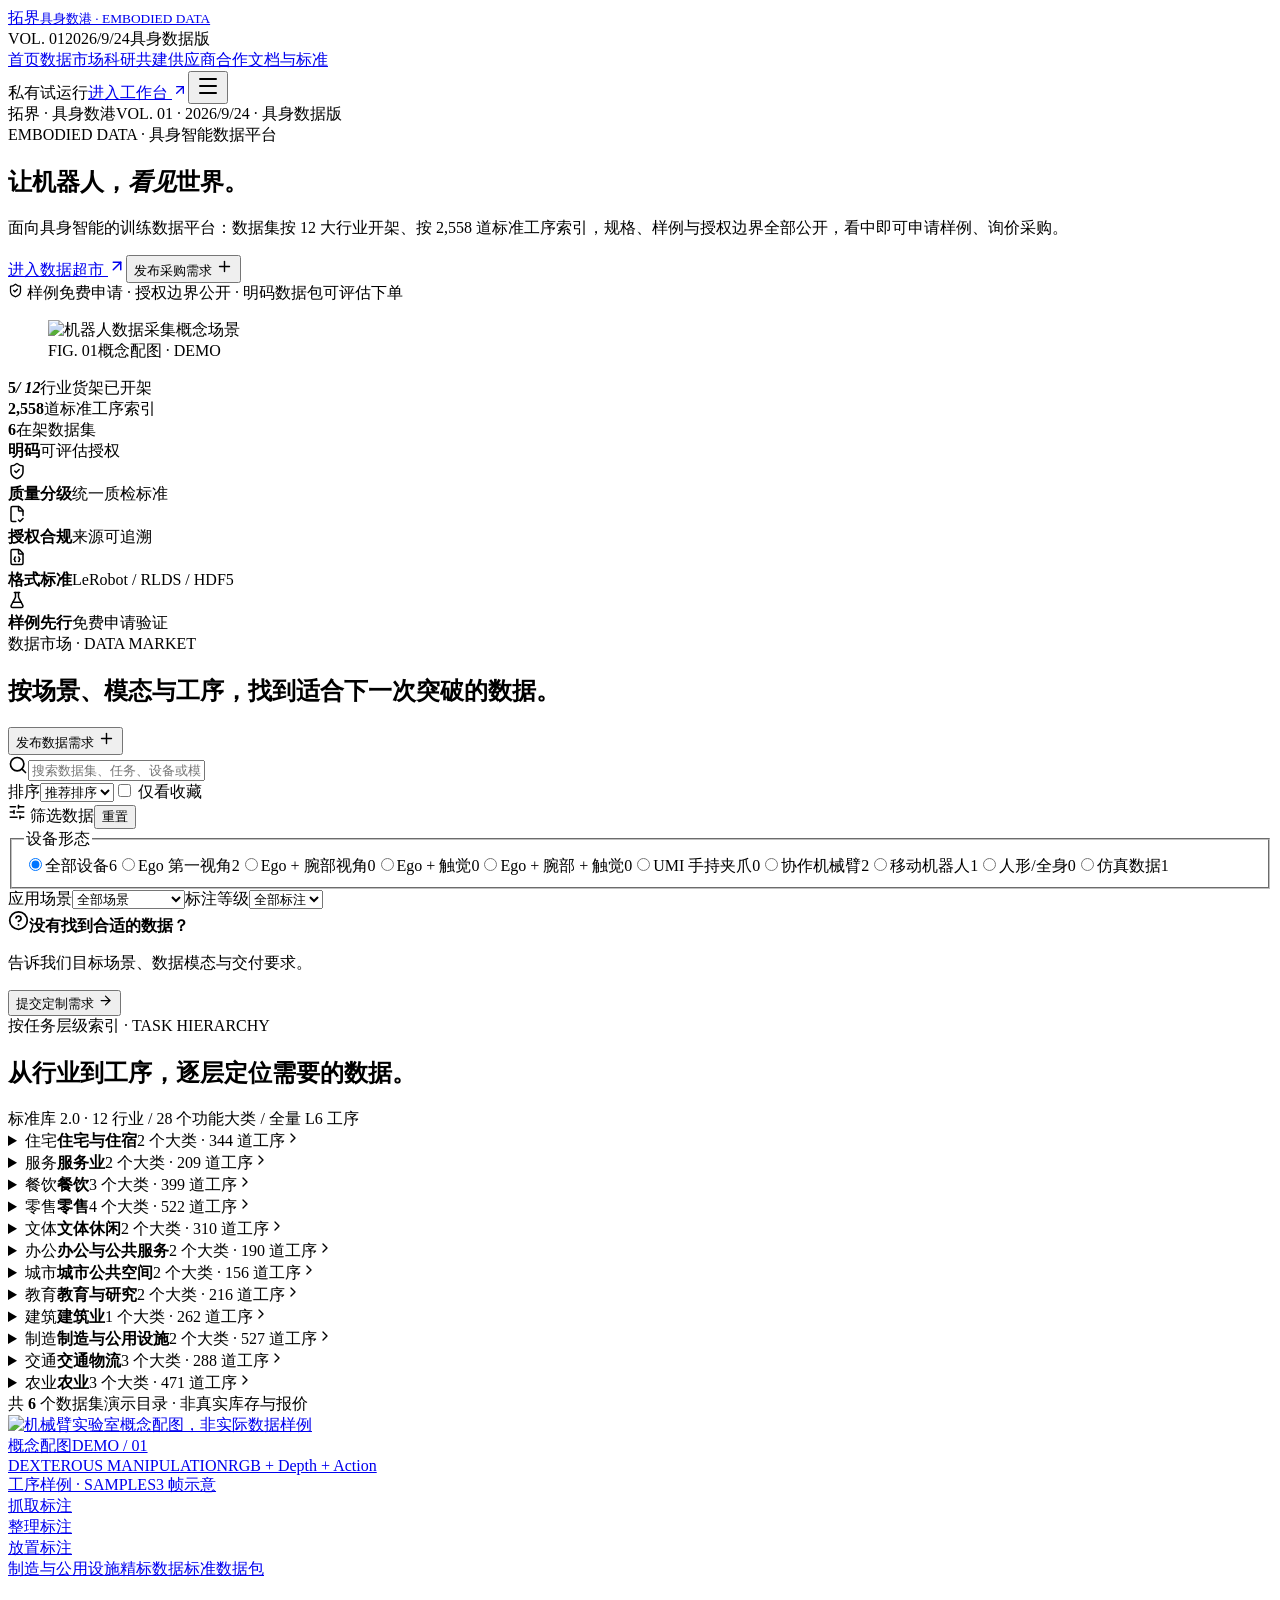
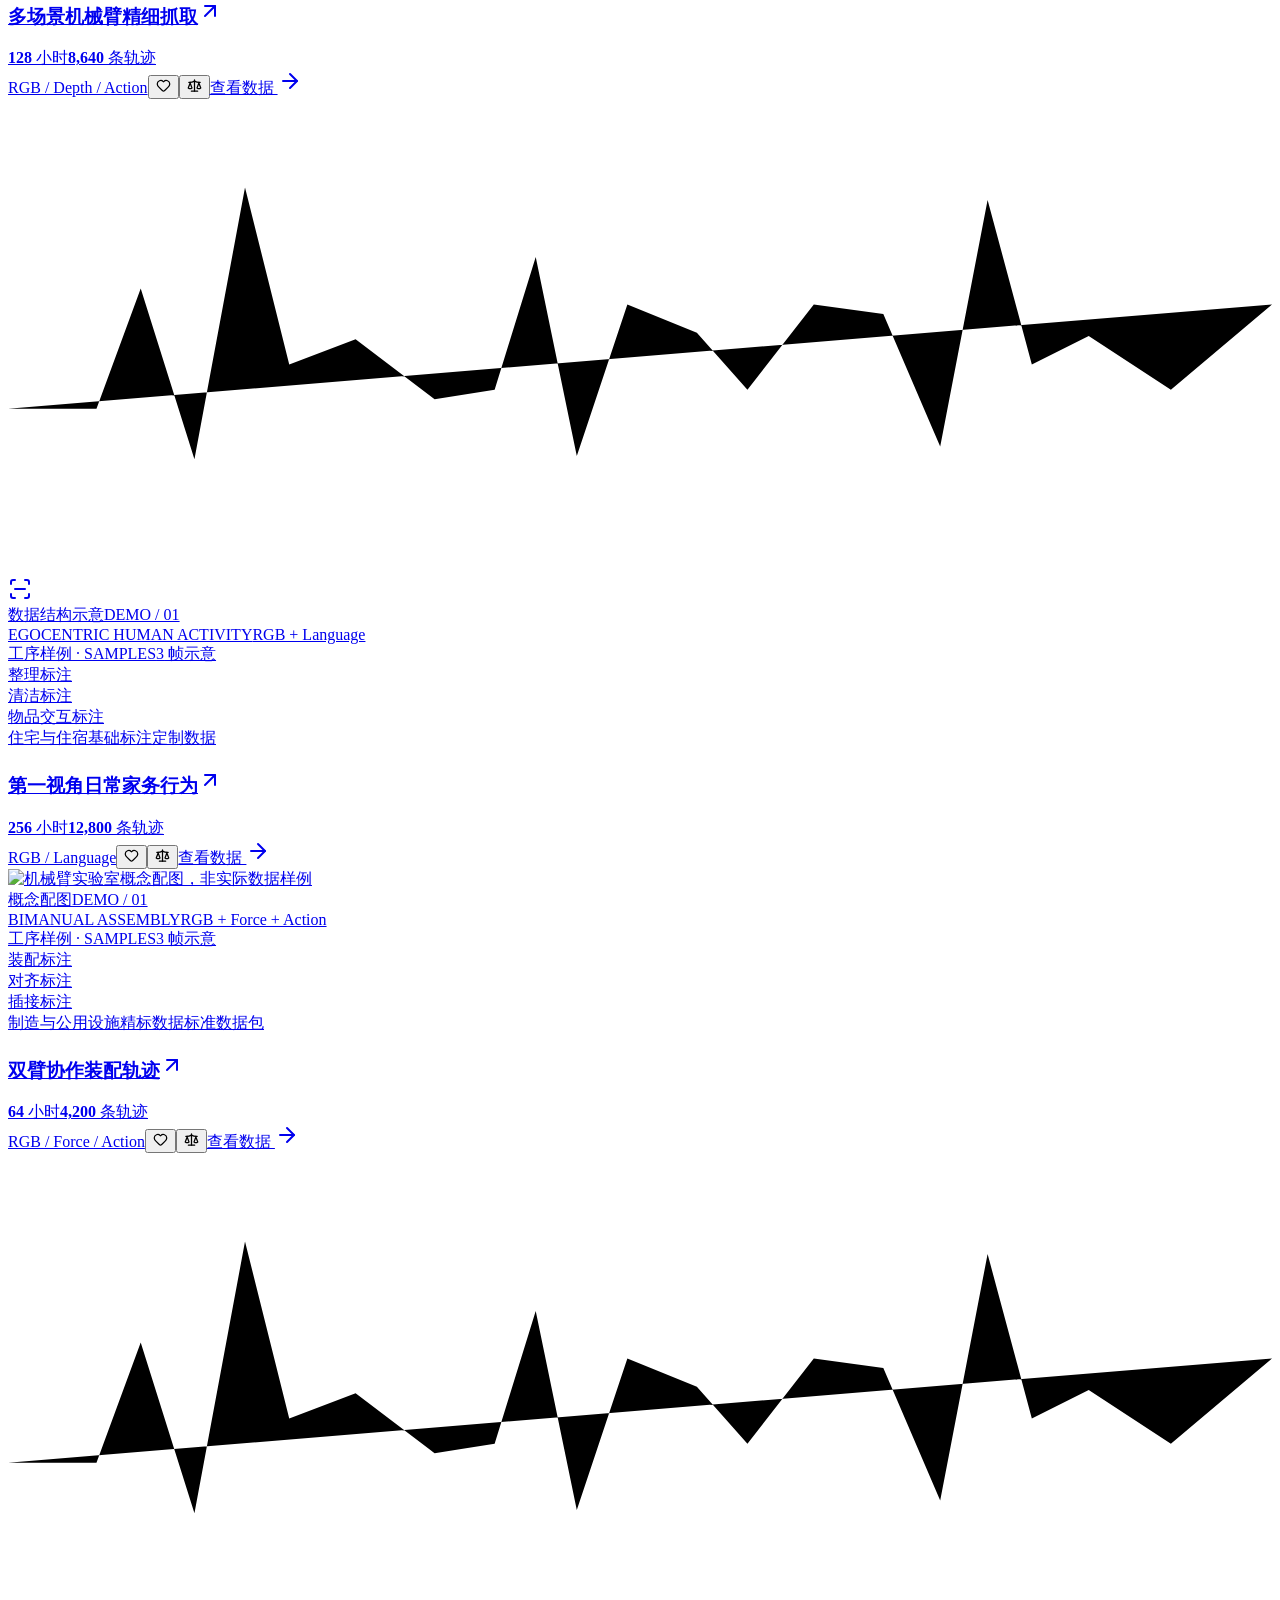
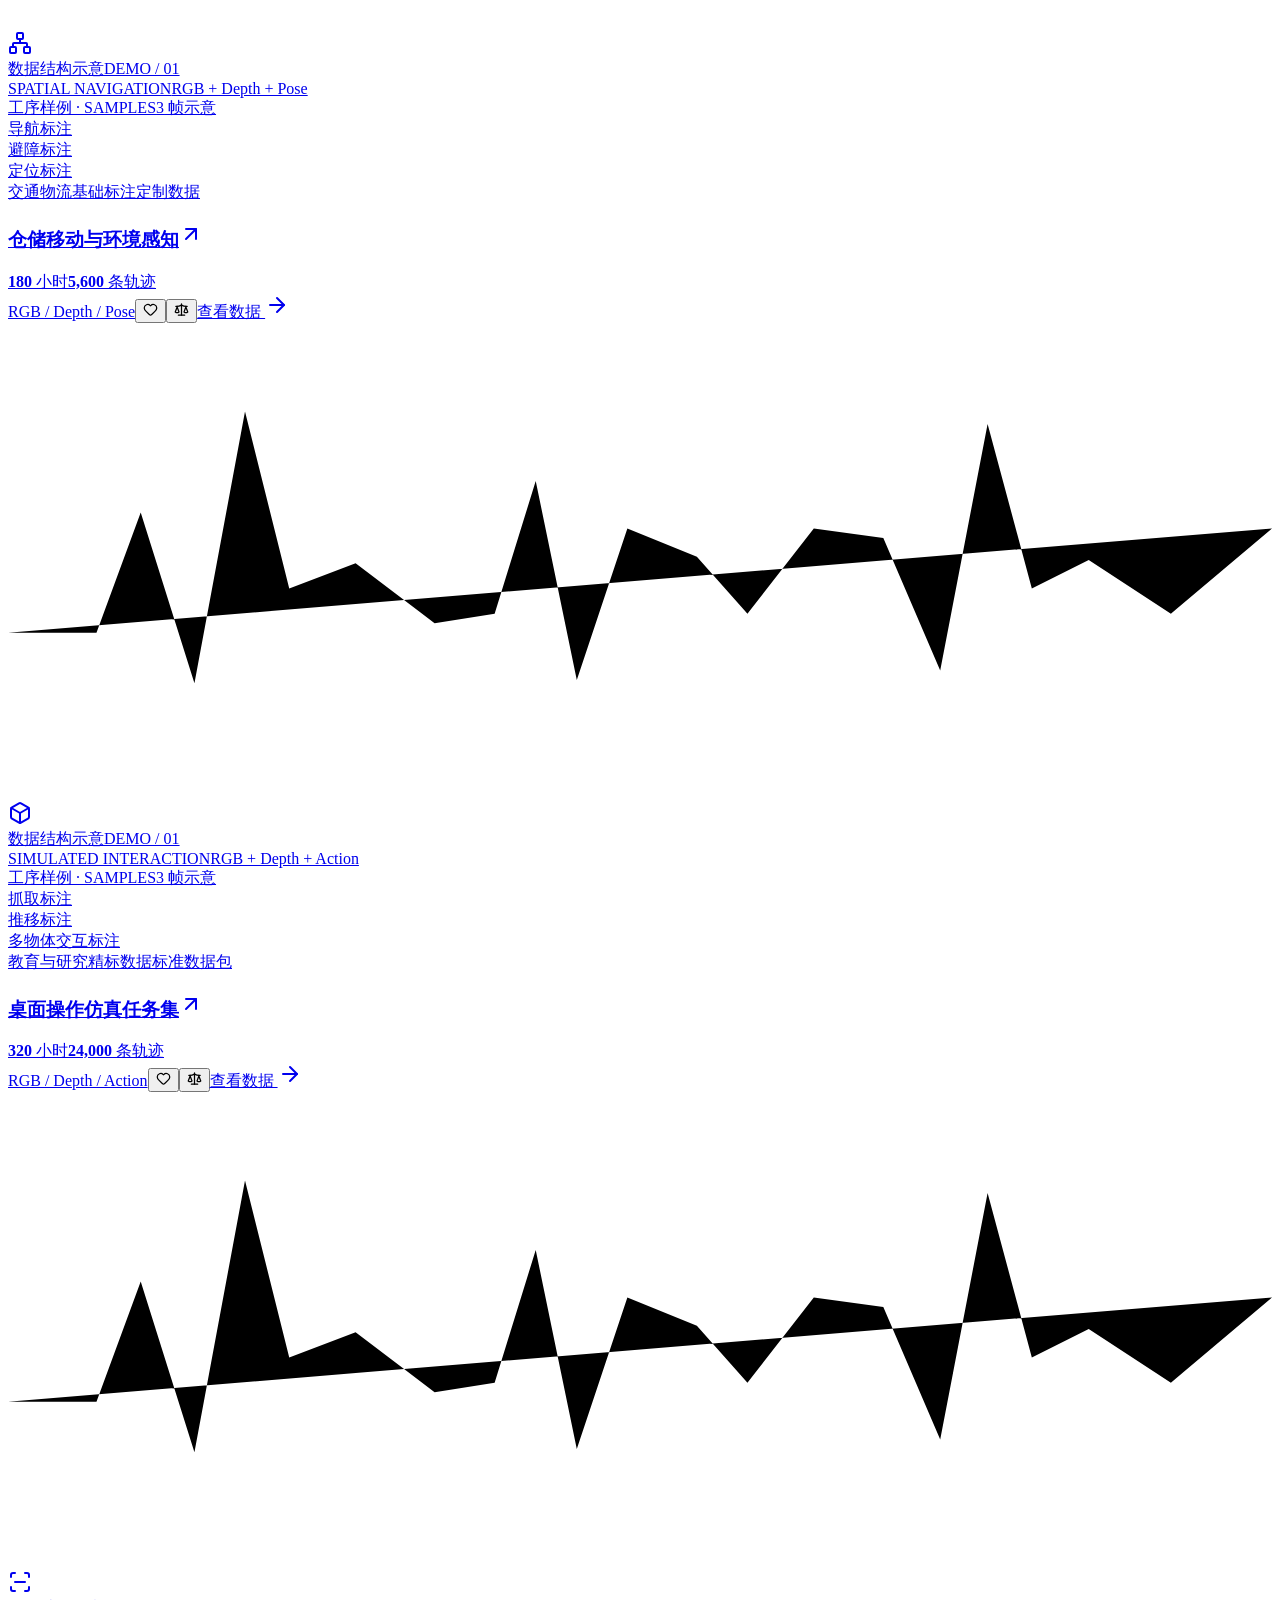
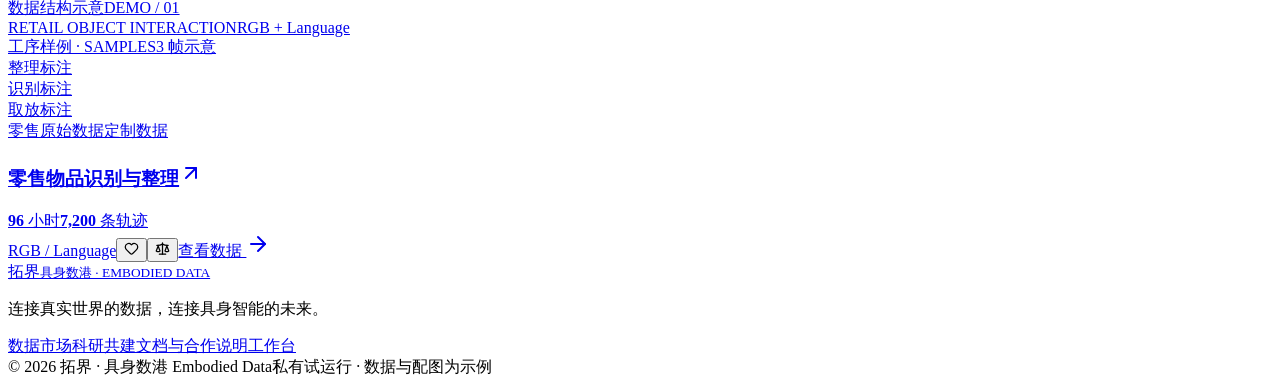
==== index.html @ cf9babc7 "deploy index.html" ====
<!DOCTYPE html><html lang="zh-CN"><head><meta charSet="utf-8"/><meta name="viewport" content="width=device-width, initial-scale=1"/><link rel="stylesheet" href="_next/static/css/index.BoD7ESIK.css" data-rsc-css-href="_next/static/css/index.BoD7ESIK.css" data-precedence="vite-rsc/importer-resources"/><title>拓界 · 具身数港｜具身智能数据交易与科研共建平台</title><meta name="description" content="拓界（具身数港）是面向具身智能的训练数据平台：数据集按 12 大行业开架、按 2,558 道标准工序索引，规格、样例与授权边界全部公开。样例免费申请、明码数据包可评估下单，并提供科研共建与供应商合作通道。"/><meta name="application-name" content="拓界 · 具身数港"/><meta name="keywords" content="具身智能,机器人训练数据,具身数据交易,数据集,多模态数据,视触觉数据,科研共建,数据授权"/><meta name="robots" content="index, follow"/><meta property="og:title" content="拓界 · 具身数港｜具身智能数据交易与科研共建平台"/><meta property="og:description" content="数据集按 12 大行业开架、按 2,558 道标准工序索引，规格、样例与授权边界全部公开。"/><meta property="og:url" content="https://tuojie-demo.app.workbuddy.host"/><meta property="og:site_name" content="拓界 · 具身数港"/><meta property="og:type" content="website"/><meta property="og:locale" content="zh_CN"/><meta name="twitter:card" content="summary_large_image"/><meta name="twitter:title" content="拓界 · 具身数港｜具身智能数据交易与科研共建平台"/><meta name="twitter:description" content="数据集按 12 大行业开架、按 2,558 道标准工序索引，规格、样例与授权边界全部公开。"/><meta name="codex-preview" content="development"/><noscript></noscript><script type="application/ld+json">{"@context":"https://schema.org","@type":"Organization","name":"拓界 · 具身数港","alternateName":"具身数港 Embodied Data","description":"面向具身智能的训练数据平台：数据集按 12 大行业开架、按 2,558 道标准工序索引，规格、样例与授权边界全部公开。","url":"https://tuojie-demo.app.workbuddy.host"}</script>
</head><body class="antialiased"><div class="site home-site"><header class="header"><div class="header-inner"><a href="index.html" class="brand" aria-label="拓界首页"><span class="brand-mark"><i></i><i></i><i></i><i></i></span><span>拓界<small>具身数港 · EMBODIED DATA</small></span></a><div class="press-meta" aria-hidden="true"><span>VOL. 01</span><span>2026/9/24</span><span>具身数据版</span></div><nav class="nav" aria-label="主导航"><a href="index.html" class="active">首页</a><a href="index.html#market" class="">数据市场</a><a href="research.html" class="">科研共建</a><a href="suppliers.html" class="">供应商合作</a><a href="standards.html" class="">文档与标准</a></nav><div class="header-actions"><span class="pilot-label">私有试运行</span><a href="workspace.html" class="workspace-link">进入工作台 <svg xmlns="http://www.w3.org/2000/svg" width="16" height="16" viewBox="0 0 24 24" fill="none" stroke="currentColor" stroke-width="2" stroke-linecap="round" stroke-linejoin="round" class="lucide lucide-arrow-up-right" aria-hidden="true"><path d="M7 7h10v10"></path><path d="M7 17 17 7"></path></svg></a><button data-slot="button" data-variant="ghost" data-size="icon" class="inline-flex shrink-0 items-center justify-center gap-2 rounded-md text-sm font-medium whitespace-nowrap transition-all outline-none focus-visible:border-ring focus-visible:ring-[3px] focus-visible:ring-ring/50 disabled:pointer-events-none disabled:opacity-50 aria-invalid:border-destructive aria-invalid:ring-destructive/20 dark:aria-invalid:ring-destructive/40 [&amp;_svg]:pointer-events-none [&amp;_svg]:shrink-0 [&amp;_svg:not([class*=&#x27;size-&#x27;])]:size-4 hover:bg-accent hover:text-accent-foreground dark:hover:bg-accent/50 size-9 mobile-menu" aria-label="打开菜单"><svg xmlns="http://www.w3.org/2000/svg" width="24" height="24" viewBox="0 0 24 24" fill="none" stroke="currentColor" stroke-width="2" stroke-linecap="round" stroke-linejoin="round" class="lucide lucide-menu" aria-hidden="true"><path d="M4 5h16"></path><path d="M4 12h16"></path><path d="M4 19h16"></path></svg></button></div></div></header><main id="main-content"><section class="home-hero"><div class="home-hero-inner"><header class="home-hero-masthead"><span class="hero-masthead-name">拓界 · 具身数港</span><span class="hero-masthead-line" aria-hidden="true"></span><span class="hero-masthead-edition">VOL. 01 · <!-- -->2026/9/24<!-- --> · 具身数据版</span></header><div class="home-hero-body"><div class="home-hero-copy"><div class="hero-kicker">EMBODIED DATA · 具身智能数据平台</div><h1 class="home-hero-title">让机器人，<em>看见</em>世界。</h1><p class="home-hero-sub">面向具身智能的训练数据平台：数据集按 12 大行业开架、按 2,558 道标准工序索引，规格、样例与授权边界全部公开，看中即可申请样例、询价采购。</p><div class="home-hero-actions"><a href="index.html#market" class="action dark">进入数据超市 <svg xmlns="http://www.w3.org/2000/svg" width="18" height="18" viewBox="0 0 24 24" fill="none" stroke="currentColor" stroke-width="2" stroke-linecap="round" stroke-linejoin="round" class="lucide lucide-arrow-up-right" aria-hidden="true"><path d="M7 7h10v10"></path><path d="M7 17 17 7"></path></svg></a><button data-slot="button" data-variant="default" data-size="default" class="inline-flex shrink-0 items-center justify-center gap-2 rounded-md text-sm font-medium whitespace-nowrap transition-all outline-none focus-visible:border-ring focus-visible:ring-[3px] focus-visible:ring-ring/50 disabled:pointer-events-none disabled:opacity-50 aria-invalid:border-destructive aria-invalid:ring-destructive/20 dark:aria-invalid:ring-destructive/40 [&amp;_svg]:pointer-events-none [&amp;_svg]:shrink-0 [&amp;_svg:not([class*=&#x27;size-&#x27;])]:size-4 bg-primary text-primary-foreground hover:bg-primary/90 h-9 px-4 py-2 has-[&gt;svg]:px-3 action outline-dark">发布采购需求 <svg xmlns="http://www.w3.org/2000/svg" width="17" height="17" viewBox="0 0 24 24" fill="none" stroke="currentColor" stroke-width="2" stroke-linecap="round" stroke-linejoin="round" class="lucide lucide-plus" aria-hidden="true"><path d="M5 12h14"></path><path d="M12 5v14"></path></svg></button></div><div class="home-hero-note"><svg xmlns="http://www.w3.org/2000/svg" width="15" height="15" viewBox="0 0 24 24" fill="none" stroke="currentColor" stroke-width="2" stroke-linecap="round" stroke-linejoin="round" class="lucide lucide-shield-check" aria-hidden="true"><path d="M20 13c0 5-3.5 7.5-7.66 8.95a1 1 0 0 1-.67-.01C7.5 20.5 4 18 4 13V6a1 1 0 0 1 1-1c2 0 4.5-1.2 6.24-2.72a1.17 1.17 0 0 1 1.52 0C14.51 3.81 17 5 19 5a1 1 0 0 1 1 1z"></path><path d="m9 12 2 2 4-4"></path></svg> 样例免费申请 · 授权边界公开 · 明码数据包可评估下单</div></div><figure class="home-hero-visual"><img src="robotics-lab.jpg" alt="机器人数据采集概念场景"/><figcaption><span>FIG. 01</span><span>概念配图 · DEMO</span></figcaption></figure></div></div></section><div class="home-impact"><div class="home-impact-item"><b>5<i>/ 12</i></b><span>行业货架已开架</span></div><div class="home-impact-item"><b>2,558</b><span>道标准工序索引</span></div><div class="home-impact-item"><b>6</b><span>在架数据集</span></div><div class="home-impact-item"><b>明码</b><span>可评估授权</span></div></div><div class="home-trust"><div class="home-trust-item"><svg xmlns="http://www.w3.org/2000/svg" width="18" height="18" viewBox="0 0 24 24" fill="none" stroke="currentColor" stroke-width="2" stroke-linecap="round" stroke-linejoin="round" class="lucide lucide-shield-check" aria-hidden="true"><path d="M20 13c0 5-3.5 7.5-7.66 8.95a1 1 0 0 1-.67-.01C7.5 20.5 4 18 4 13V6a1 1 0 0 1 1-1c2 0 4.5-1.2 6.24-2.72a1.17 1.17 0 0 1 1.52 0C14.51 3.81 17 5 19 5a1 1 0 0 1 1 1z"></path><path d="m9 12 2 2 4-4"></path></svg><div><strong>质量分级</strong><span>统一质检标准</span></div></div><div class="home-trust-item"><svg xmlns="http://www.w3.org/2000/svg" width="18" height="18" viewBox="0 0 24 24" fill="none" stroke="currentColor" stroke-width="2" stroke-linecap="round" stroke-linejoin="round" class="lucide lucide-file-check-corner" aria-hidden="true"><path d="M10.5 22H6a2 2 0 0 1-2-2V4a2 2 0 0 1 2-2h8a2.4 2.4 0 0 1 1.706.706l3.588 3.588A2.4 2.4 0 0 1 20 8v6"></path><path d="M14 2v5a1 1 0 0 0 1 1h5"></path><path d="m14 20 2 2 4-4"></path></svg><div><strong>授权合规</strong><span>来源可追溯</span></div></div><div class="home-trust-item"><svg xmlns="http://www.w3.org/2000/svg" width="18" height="18" viewBox="0 0 24 24" fill="none" stroke="currentColor" stroke-width="2" stroke-linecap="round" stroke-linejoin="round" class="lucide lucide-file-braces" aria-hidden="true"><path d="M6 22a2 2 0 0 1-2-2V4a2 2 0 0 1 2-2h8a2.4 2.4 0 0 1 1.704.706l3.588 3.588A2.4 2.4 0 0 1 20 8v12a2 2 0 0 1-2 2z"></path><path d="M14 2v5a1 1 0 0 0 1 1h5"></path><path d="M10 12a1 1 0 0 0-1 1v1a1 1 0 0 1-1 1 1 1 0 0 1 1 1v1a1 1 0 0 0 1 1"></path><path d="M14 18a1 1 0 0 0 1-1v-1a1 1 0 0 1 1-1 1 1 0 0 1-1-1v-1a1 1 0 0 0-1-1"></path></svg><div><strong>格式标准</strong><span>LeRobot / RLDS / HDF5</span></div></div><div class="home-trust-item"><svg xmlns="http://www.w3.org/2000/svg" width="18" height="18" viewBox="0 0 24 24" fill="none" stroke="currentColor" stroke-width="2" stroke-linecap="round" stroke-linejoin="round" class="lucide lucide-flask-conical" aria-hidden="true"><path d="M14 2v6a2 2 0 0 0 .245.96l5.51 10.08A2 2 0 0 1 18 22H6a2 2 0 0 1-1.755-2.96l5.51-10.08A2 2 0 0 0 10 8V2"></path><path d="M6.453 15h11.094"></path><path d="M8.5 2h7"></path></svg><div><strong>样例先行</strong><span>免费申请验证</span></div></div></div><section id="market" class="section home-market"><div class="market-heading"><div><span class="section-label">数据市场 · DATA MARKET</span><h2>按场景、模态与工序，找到适合下一次突破的数据。</h2></div><button data-slot="button" data-variant="default" data-size="default" class="inline-flex shrink-0 items-center justify-center gap-2 rounded-md text-sm font-medium whitespace-nowrap transition-all outline-none focus-visible:border-ring focus-visible:ring-[3px] focus-visible:ring-ring/50 disabled:pointer-events-none disabled:opacity-50 aria-invalid:border-destructive aria-invalid:ring-destructive/20 dark:aria-invalid:ring-destructive/40 [&amp;_svg]:pointer-events-none [&amp;_svg]:shrink-0 [&amp;_svg:not([class*=&#x27;size-&#x27;])]:size-4 bg-primary text-primary-foreground hover:bg-primary/90 h-9 px-4 py-2 has-[&gt;svg]:px-3 action dark">发布数据需求 <svg xmlns="http://www.w3.org/2000/svg" width="17" height="17" viewBox="0 0 24 24" fill="none" stroke="currentColor" stroke-width="2" stroke-linecap="round" stroke-linejoin="round" class="lucide lucide-plus" aria-hidden="true"><path d="M5 12h14"></path><path d="M12 5v14"></path></svg></button></div><div class="market-toolbar"><div class="search-box"><svg xmlns="http://www.w3.org/2000/svg" width="20" height="20" viewBox="0 0 24 24" fill="none" stroke="currentColor" stroke-width="2" stroke-linecap="round" stroke-linejoin="round" class="lucide lucide-search" aria-hidden="true"><path d="m21 21-4.34-4.34"></path><circle cx="11" cy="11" r="8"></circle></svg><input data-slot="input" class="h-9 w-full min-w-0 rounded-md border border-input bg-transparent px-3 py-1 text-base shadow-xs transition-[color,box-shadow] outline-none selection:bg-primary selection:text-primary-foreground file:inline-flex file:h-7 file:border-0 file:bg-transparent file:text-sm file:font-medium file:text-foreground placeholder:text-muted-foreground disabled:pointer-events-none disabled:cursor-not-allowed disabled:opacity-50 md:text-sm dark:bg-input/30 focus-visible:border-ring focus-visible:ring-[3px] focus-visible:ring-ring/50 aria-invalid:border-destructive aria-invalid:ring-destructive/20 dark:aria-invalid:ring-destructive/40" placeholder="搜索数据集、任务、设备或模态" aria-label="搜索数据集" value=""/></div><label class="sort-label">排序<select><option value="recommended" selected="">推荐排序</option><option value="hours">时长最多</option><option value="episodes">轨迹最多</option></select></label><label class="fav-filter"><input type="checkbox"/> 仅看收藏</label></div><div class="market-layout"><aside class="filters"><div class="filter-title"><svg xmlns="http://www.w3.org/2000/svg" width="18" height="18" viewBox="0 0 24 24" fill="none" stroke="currentColor" stroke-width="2" stroke-linecap="round" stroke-linejoin="round" class="lucide lucide-sliders-horizontal" aria-hidden="true"><path d="M10 5H3"></path><path d="M12 19H3"></path><path d="M14 3v4"></path><path d="M16 17v4"></path><path d="M21 12h-9"></path><path d="M21 19h-5"></path><path d="M21 5h-7"></path><path d="M8 10v4"></path><path d="M8 12H3"></path></svg> 筛选数据<button>重置</button></div><fieldset><legend>设备形态</legend><label class="checked"><input type="radio" name="deviceForm" checked=""/>全部设备<span>6</span></label><label class=""><input type="radio" name="deviceForm"/>Ego 第一视角<span>2</span></label><label class=""><input type="radio" name="deviceForm"/>Ego + 腕部视角<span>0</span></label><label class=""><input type="radio" name="deviceForm"/>Ego + 触觉<span>0</span></label><label class=""><input type="radio" name="deviceForm"/>Ego + 腕部 + 触觉<span>0</span></label><label class=""><input type="radio" name="deviceForm"/>UMI 手持夹爪<span>0</span></label><label class=""><input type="radio" name="deviceForm"/>协作机械臂<span>2</span></label><label class=""><input type="radio" name="deviceForm"/>移动机器人<span>1</span></label><label class=""><input type="radio" name="deviceForm"/>人形/全身<span>0</span></label><label class=""><input type="radio" name="deviceForm"/>仿真数据<span>1</span></label></fieldset><label class="filter-select">应用场景<select><option selected="">全部场景</option><option>住宅与住宿</option><option>服务业</option><option>餐饮</option><option>零售</option><option>文体休闲</option><option>办公与公共服务</option><option>城市公共空间</option><option>教育与研究</option><option>建筑业</option><option>制造与公用设施</option><option>交通物流</option><option>农业</option></select></label><label class="filter-select">标注等级<select><option selected="">全部标注</option><option>精标数据</option><option>基础标注</option><option>原始数据</option></select></label><div class="filter-help"><svg xmlns="http://www.w3.org/2000/svg" width="21" height="21" viewBox="0 0 24 24" fill="none" stroke="currentColor" stroke-width="2" stroke-linecap="round" stroke-linejoin="round" class="lucide lucide-circle-question-mark" aria-hidden="true"><circle cx="12" cy="12" r="10"></circle><path d="M9.09 9a3 3 0 0 1 5.83 1c0 2-3 3-3 3"></path><path d="M12 17h.01"></path></svg><strong>没有找到合适的数据？</strong><p>告诉我们目标场景、数据模态与交付要求。</p><button>提交定制需求 <svg xmlns="http://www.w3.org/2000/svg" width="15" height="15" viewBox="0 0 24 24" fill="none" stroke="currentColor" stroke-width="2" stroke-linecap="round" stroke-linejoin="round" class="lucide lucide-arrow-right" aria-hidden="true"><path d="M5 12h14"></path><path d="m12 5 7 7-7 7"></path></svg></button></div></aside><div class="market-results"><section class="section task-hierarchy-section"><div class="section-heading"><div><div class="section-label">按任务层级索引 · TASK HIERARCHY</div><h2>从行业到工序，逐层定位需要的数据。</h2></div><span class="sample-label">标准库 2.0 · 12 行业 / <!-- -->28<!-- --> 个功能大类 / 全量 L6 工序</span></div><div class="th-tree"><details class="th-industry"><summary><span class="th-i-no">住宅</span><strong>住宅与住宿</strong><span class="th-i-meta">2<!-- --> 个大类 · <!-- -->344<!-- --> 道工序</span><span class="th-i-icon"><svg xmlns="http://www.w3.org/2000/svg" width="16" height="16" viewBox="0 0 24 24" fill="none" stroke="currentColor" stroke-width="2" stroke-linecap="round" stroke-linejoin="round" class="lucide lucide-chevron-right" aria-hidden="true"><path d="m9 18 6-6-6-6"></path></svg></span></summary><div class="th-groups"><details class="th-group"><summary><span>住宅</span><span class="th-g-count">151<!-- --> 道</span><span class="th-i-icon"><svg xmlns="http://www.w3.org/2000/svg" width="14" height="14" viewBox="0 0 24 24" fill="none" stroke="currentColor" stroke-width="2" stroke-linecap="round" stroke-linejoin="round" class="lucide lucide-chevron-right" aria-hidden="true"><path d="m9 18 6-6-6-6"></path></svg></span></summary><div class="th-chips"><button type="button" class="th-chip live" title="点击用「清洁」搜索在架数据"><span>清洁鞋柜</span></button><button type="button" class="th-chip live" title="点击用「清洁」搜索在架数据"><span>清洁换鞋凳</span></button><span class="th-chip"><span>洗地垫/脚垫</span></span><span class="th-chip"><span>摆鞋</span></span><span class="th-chip"><span>雨具归位</span></span><span class="th-chip"><span>钥匙杂物归位</span></span><button type="button" class="th-chip live" title="点击用「清洁」搜索在架数据"><span>地面清洁</span></button><button type="button" class="th-chip live" title="点击用「清洁」搜索在架数据"><span>清洁茶几电视柜</span></button><button type="button" class="th-chip live" title="点击用「清洁」搜索在架数据"><span>清洁电视/屏幕</span></button><span class="th-chip"><span>拆洗窗帘</span></span><span class="th-chip"><span>客厅物品归位</span></span><span class="th-chip"><span>摆装饰品</span></span><span class="th-chip"><span>木地板打蜡</span></span><span class="th-chip"><span>石材地面打磨</span></span><span class="th-chip"><span>地毯吸尘</span></span><span class="th-chip"><span>地毯除渍清洗</span></span><span class="th-chip"><span>家具上蜡</span></span><button type="button" class="th-chip live" title="点击用「清洁」搜索在架数据"><span>清洁布艺沙发</span></button><button type="button" class="th-chip live" title="点击用「清洁」搜索在架数据"><span>皮沙发清洁保养</span></button><button type="button" class="th-chip live" title="点击用「清洁」搜索在架数据"><span>清洁餐桌椅</span></button><button type="button" class="th-chip live" title="点击用「清洁」搜索在架数据"><span>清洁酒柜/餐边柜</span></button><span class="th-chip"><span>餐具消毒</span></span><span class="th-chip"><span>餐具归位</span></span><button type="button" class="th-chip live" title="点击用「整理」搜索在架数据"><span>整理餐桌物品</span></button><button type="button" class="th-chip live" title="点击用「整理」搜索在架数据"><span>整理餐边柜物品</span></button><span class="th-chip"><span>烹饪</span></span><span class="th-chip"><span>洗菜备菜</span></span><span class="th-chip"><span>洗油烟机</span></span><button type="button" class="th-chip live" title="点击用「清洁」搜索在架数据"><span>清洁灶台</span></button><span class="th-chip"><span>燃气灶除垢</span></span><button type="button" class="th-chip live" title="点击用「清洁」搜索在架数据"><span>清洁操作台面</span></button><span class="th-chip"><span>刷水槽</span></span><span class="th-chip"><span>水龙头除垢</span></span><button type="button" class="th-chip live" title="点击用「清洁」搜索在架数据"><span>清洁橱柜</span></button><button type="button" class="th-chip live" title="点击用「清洁」搜索在架数据"><span>清洁冰箱/除霜</span></button><button type="button" class="th-chip live" title="点击用「清洁」搜索在架数据"><span>清洁微波炉烤箱</span></button><span class="th-chip"><span>厨具餐具消毒</span></span><span class="th-chip"><span>调料归位</span></span><button type="button" class="th-chip live" title="点击用「整理」搜索在架数据"><span>整理冰箱食品</span></button><span class="th-chip"><span>厨具餐具归位</span></span><span class="th-chip"><span>床垫除螨</span></span><button type="button" class="th-chip live" title="点击用「清洁」搜索在架数据"><span>清洁衣柜</span></button><button type="button" class="th-chip live" title="点击用「清洁」搜索在架数据"><span>清洁床头柜</span></button><button type="button" class="th-chip live" title="点击用「整理」搜索在架数据"><span>整理收纳衣物</span></button><button type="button" class="th-chip live" title="点击用「整理」搜索在架数据"><span>整理衣柜</span></button><span class="th-chip"><span>床品归位</span></span><span class="th-chip"><span>床头物品归位</span></span><span class="th-chip"><span>刷马桶</span></span><span class="th-chip"><span>马桶消毒</span></span><button type="button" class="th-chip live" title="点击用「清洁」搜索在架数据"><span>清洁洗手台</span></button><span class="th-chip"><span>刷淋浴间</span></span><span class="th-chip"><span>刷浴缸消毒</span></span><span class="th-chip"><span>花洒除垢</span></span><span class="th-chip"><span>瓷砖缝除霉</span></span><span class="th-chip"><span>卫生间消毒</span></span><span class="th-chip"><span>补充洗手间用品</span></span><button type="button" class="th-chip live" title="点击用「清洁」搜索在架数据"><span>收纳清洁用品</span></button><button type="button" class="th-chip live" title="点击用「清洁」搜索在架数据"><span>清洁晾衣架</span></button><button type="button" class="th-chip live" title="点击用「清洁」搜索在架数据"><span>清洁储物柜</span></button><span class="th-chip"><span>收晾晒衣物</span></span><button type="button" class="th-chip live" title="点击用「整理」搜索在架数据"><span>整理阳台杂物</span></button><span class="th-chip"><span>洗地垫</span></span><span class="th-chip"><span>擦栏杆</span></span><span class="th-chip"><span>疏通地漏</span></span><span class="th-chip"><span>绿植养护</span></span><button type="button" class="th-chip live" title="点击用「清洁」搜索在架数据"><span>清洁书桌</span></button><button type="button" class="th-chip live" title="点击用「清洁」搜索在架数据"><span>清洁书柜/书架</span></button><button type="button" class="th-chip live" title="点击用「整理」搜索在架数据"><span>整理归档文件</span></button><button type="button" class="th-chip live" title="点击用「整理」搜索在架数据"><span>整理书架</span></button><button type="button" class="th-chip live" title="点击用「整理」搜索在架数据"><span>整理桌面物品</span></button><span class="th-chip"><span>物品归位</span></span><button type="button" class="th-chip live" title="点击用「清洁」搜索在架数据"><span>清洁储物架</span></button><button type="button" class="th-chip live" title="点击用「整理」搜索在架数据"><span>整理收纳箱</span></button><span class="th-chip"><span>物品分类摆放</span></span><span class="th-chip"><span>除湿防潮</span></span><span class="th-chip"><span>除虫防霉</span></span><button type="button" class="th-chip live" title="点击用「整理」搜索在架数据"><span>整理工具</span></button><span class="th-chip"><span>清点物品</span></span><span class="th-chip"><span>洗洗衣机内筒</span></span><span class="th-chip"><span>清烘干机滤网</span></span><span class="th-chip"><span>晾晒衣物</span></span><span class="th-chip"><span>收叠衣物</span></span><span class="th-chip"><span>熨烫衣物</span></span><button type="button" class="th-chip live" title="点击用「整理」搜索在架数据"><span>整理洗涤用品</span></button><span class="th-chip"><span>杂物归位</span></span><span class="th-chip"><span>扫落叶</span></span><span class="th-chip"><span>修剪草坪</span></span><span class="th-chip"><span>浇花</span></span><span class="th-chip"><span>清花坛</span></span><button type="button" class="th-chip live" title="点击用「清洁」搜索在架数据"><span>清洁户外家具</span></button><span class="th-chip"><span>洗遮阳棚/遮阳伞</span></span><span class="th-chip"><span>园艺工具归位</span></span><button type="button" class="th-chip live" title="点击用「整理」搜索在架数据"><span>整理花盆</span></button><span class="th-chip"><span>拔杂草</span></span><span class="th-chip"><span>除地面油污</span></span><button type="button" class="th-chip live" title="点击用「清洁」搜索在架数据"><span>清洁车库门</span></button><button type="button" class="th-chip live" title="点击用「清洁」搜索在架数据"><span>清洁工具架</span></button><span class="th-chip"><span>工具归位</span></span><button type="button" class="th-chip live" title="点击用「整理」搜索在架数据"><span>整理随车物品</span></button><span class="th-chip"><span>擦车窗</span></span><span class="th-chip"><span>浇水</span></span><span class="th-chip"><span>修剪灌木</span></span><span class="th-chip"><span>除草</span></span><span class="th-chip"><span>施肥</span></span><span class="th-chip"><span>松土</span></span><span class="th-chip"><span>清落叶</span></span><span class="th-chip"><span>修剪花枝</span></span><button type="button" class="th-chip live" title="点击用「清洁」搜索在架数据"><span>清洁花盆</span></button><button type="button" class="th-chip live" title="点击用「整理」搜索在架数据"><span>整理园艺工具</span></button><button type="button" class="th-chip live" title="点击用「整理」搜索在架数据"><span>整理线缆</span></button><button type="button" class="th-chip live" title="点击用「清洁」搜索在架数据"><span>清洁投影幕布</span></button><span class="th-chip"><span>擦拭音响设备</span></span><button type="button" class="th-chip live" title="点击用「清洁」搜索在架数据"><span>清洁沙发</span></button><button type="button" class="th-chip live" title="点击用「清洁」搜索在架数据"><span>清洁遥控器</span></button><span class="th-chip"><span>地面吸尘</span></span><button type="button" class="th-chip live" title="点击用「整理」搜索在架数据"><span>整理碟片</span></button><span class="th-chip"><span>健身器械消毒</span></span><button type="button" class="th-chip live" title="点击用「清洁」搜索在架数据"><span>清洁瑜伽垫</span></button><span class="th-chip"><span>换毛巾浴巾</span></span><button type="button" class="th-chip live" title="点击用「清洁」搜索在架数据"><span>清洁更衣室</span></button><span class="th-chip"><span>器械归位</span></span><span class="th-chip"><span>小件器材归位</span></span><button type="button" class="th-chip live" title="点击用「整理」搜索在架数据"><span>整理储物柜物品</span></button><span class="th-chip"><span>擦拭酒架</span></span><span class="th-chip"><span>酒瓶除尘</span></span><span class="th-chip"><span>维护温湿度设备</span></span><button type="button" class="th-chip live" title="点击用「整理」搜索在架数据"><span>整理酒类</span></button><button type="button" class="th-chip live" title="点击用「清洁」搜索在架数据"><span>清洁品酒台</span></button><span class="th-chip"><span>擦酒杯</span></span><span class="th-chip"><span>检测泳池水质</span></span><span class="th-chip"><span>刷泳池池壁</span></span><span class="th-chip"><span>吸泳池池底</span></span><span class="th-chip"><span>洗泳池过滤设备</span></span><span class="th-chip"><span>泳具归位</span></span><span class="th-chip"><span>摆躺椅毛巾</span></span><span class="th-chip"><span>收晾晒物品</span></span><span class="th-chip"><span>疏通排水沟</span></span><button type="button" class="th-chip live" title="点击用「清洁」搜索在架数据"><span>清洁露台地面</span></button><span class="th-chip"><span>擦桌椅</span></span><span class="th-chip"><span>擦案几</span></span><button type="button" class="th-chip live" title="点击用「清洁」搜索在架数据"><span>清洁灯具</span></button><span class="th-chip"><span>擦门窗</span></span><button type="button" class="th-chip live" title="点击用「整理」搜索在架数据"><span>整理杂物</span></button><span class="th-chip"><span>归位桌椅</span></span><span class="th-chip"><span>擦相框摆件</span></span><span class="th-chip"><span>分类存放</span></span><span class="th-chip"><span>除虫</span></span><span class="th-chip"><span>清排水口</span></span><button type="button" class="th-chip live" title="点击用「清洁」搜索在架数据"><span>清洁栏杆</span></button><span class="th-chip"><span>收晾晒物</span></span><span class="th-chip"><span>疏通排水管</span></span></div><div class="th-samples"><span class="th-samples-label">样例</span><button type="button" class="th-sample" title="用「清洁」搜索在架数据"><span class="th-sample-frame" aria-hidden="true"><span class="th-sample-bbox" style="left:15%;top:18%;width:44%;height:42%"></span></span><span class="th-sample-name">清洁鞋柜</span></button><button type="button" class="th-sample" title="用「清洁」搜索在架数据"><span class="th-sample-frame" aria-hidden="true"><span class="th-sample-bbox" style="left:28%;top:16%;width:42%;height:48%"></span></span><span class="th-sample-name">清洁换鞋凳</span></button><button type="button" class="th-sample" title="用「清洁」搜索在架数据"><span class="th-sample-frame" aria-hidden="true"><span class="th-sample-bbox" style="left:18%;top:30%;width:50%;height:36%"></span></span><span class="th-sample-name">地面清洁</span></button></div></details><details class="th-group"><summary><span>住宿场所</span><span class="th-g-count">193<!-- --> 道</span><span class="th-i-icon"><svg xmlns="http://www.w3.org/2000/svg" width="14" height="14" viewBox="0 0 24 24" fill="none" stroke="currentColor" stroke-width="2" stroke-linecap="round" stroke-linejoin="round" class="lucide lucide-chevron-right" aria-hidden="true"><path d="m9 18 6-6-6-6"></path></svg></span></summary><div class="th-chips"><span class="th-chip"><span>大堂地面打扫/石材保养</span></span><span class="th-chip"><span>地面抛光</span></span><button type="button" class="th-chip live" title="点击用「清洁」搜索在架数据"><span>清洁前台台面</span></button><button type="button" class="th-chip live" title="点击用「清洁」搜索在架数据"><span>清洁大堂沙发</span></button><button type="button" class="th-chip live" title="点击用「清洁」搜索在架数据"><span>清洁大堂玻璃门</span></button><span class="th-chip"><span>浇花养护</span></span><button type="button" class="th-chip live" title="点击用「清洁」搜索在架数据"><span>清洁指示牌/标识</span></button><span class="th-chip"><span>前台物品归位</span></span><button type="button" class="th-chip live" title="点击用「整理」搜索在架数据"><span>整理宣传物料</span></button><button type="button" class="th-chip live" title="点击用「整理」搜索在架数据"><span>整理报刊杂志</span></button><button type="button" class="th-chip live" title="点击用「清洁」搜索在架数据"><span>地面清洁</span></button><span class="th-chip"><span>床垫除螨</span></span><span class="th-chip"><span>客房卫生间消毒</span></span><span class="th-chip"><span>刷马桶</span></span><button type="button" class="th-chip live" title="点击用「清洁」搜索在架数据"><span>清洁洗手台</span></button><span class="th-chip"><span>刷淋浴间</span></span><button type="button" class="th-chip live" title="点击用「清洁」搜索在架数据"><span>清洁客房桌面台面</span></button><button type="button" class="th-chip live" title="点击用「清洁」搜索在架数据"><span>清洁电视/屏幕</span></button><span class="th-chip"><span>补充客房一次性用品</span></span><span class="th-chip"><span>拆洗窗帘</span></span><button type="button" class="th-chip live" title="点击用「整理」搜索在架数据"><span>整理行李架</span></button><button type="button" class="th-chip live" title="点击用「清洁」搜索在架数据"><span>清洁餐厅桌椅</span></button><span class="th-chip"><span>餐厅餐具消毒</span></span><button type="button" class="th-chip live" title="点击用「清洁」搜索在架数据"><span>清洁操作台面</span></button><button type="button" class="th-chip live" title="点击用「清洁」搜索在架数据"><span>清洁餐车</span></button><button type="button" class="th-chip live" title="点击用「清洁」搜索在架数据"><span>清洁酒柜/餐边柜</span></button><span class="th-chip"><span>摆桌椅</span></span><span class="th-chip"><span>摆餐具</span></span><span class="th-chip"><span>调料归位</span></span><button type="button" class="th-chip live" title="点击用「整理」搜索在架数据"><span>整理餐车物品</span></button><span class="th-chip"><span>铺桌布</span></span><span class="th-chip"><span>布置花艺</span></span><button type="button" class="th-chip live" title="点击用「清洁」搜索在架数据"><span>清洁桌椅</span></button><span class="th-chip"><span>撤台清理</span></span><span class="th-chip"><span>餐具清洗消毒</span></span><button type="button" class="th-chip live" title="点击用「整理」搜索在架数据"><span>整理餐车</span></button><button type="button" class="th-chip live" title="点击用「清洁」搜索在架数据"><span>清洁舞台</span></button><button type="button" class="th-chip live" title="点击用「整理」搜索在架数据"><span>整理桌布</span></button><span class="th-chip"><span>健身器械消毒</span></span><button type="button" class="th-chip live" title="点击用「清洁」搜索在架数据"><span>清洁瑜伽垫</span></button><button type="button" class="th-chip live" title="点击用「清洁」搜索在架数据"><span>清洁更衣室</span></button><span class="th-chip"><span>器械归位</span></span><span class="th-chip"><span>小件器材归位</span></span><button type="button" class="th-chip live" title="点击用「整理」搜索在架数据"><span>整理储物柜物品</span></button><span class="th-chip"><span>检测泳池水质</span></span><span class="th-chip"><span>刷泳池池壁</span></span><span class="th-chip"><span>吸泳池池底</span></span><span class="th-chip"><span>洗泳池过滤设备</span></span><span class="th-chip"><span>泳具归位</span></span><span class="th-chip"><span>摆躺椅毛巾</span></span><span class="th-chip"><span>洗洗衣机内筒</span></span><span class="th-chip"><span>清烘干机滤网</span></span><span class="th-chip"><span>洗涤烘干布草</span></span><span class="th-chip"><span>布草分类收纳</span></span><span class="th-chip"><span>布草消毒</span></span><span class="th-chip"><span>衣物分类</span></span><span class="th-chip"><span>叠衣服</span></span><span class="th-chip"><span>洗涤用品归位</span></span><button type="button" class="th-chip live" title="点击用「清洁」搜索在架数据"><span>清洁储物架</span></button><span class="th-chip"><span>布草分类码放</span></span><button type="button" class="th-chip live" title="点击用「整理」搜索在架数据"><span>整理货架物品</span></button><span class="th-chip"><span>盘点布草数量</span></span><button type="button" class="th-chip live" title="点击用「清洁」搜索在架数据"><span>清洁设备表面</span></button><span class="th-chip"><span>除尘</span></span><button type="button" class="th-chip live" title="点击用「整理」搜索在架数据"><span>整理线缆</span></button><span class="th-chip"><span>清洗空调滤网</span></span><button type="button" class="th-chip live" title="点击用「清洁」搜索在架数据"><span>清洁机柜</span></button><button type="button" class="th-chip live" title="点击用「整理」搜索在架数据"><span>整理标识标签</span></button><span class="th-chip"><span>除地面油污</span></span><button type="button" class="th-chip live" title="点击用「清洁」搜索在架数据"><span>清洁停车位标识</span></button><button type="button" class="th-chip live" title="点击用「清洁」搜索在架数据"><span>清洁立柱</span></button><span class="th-chip"><span>车辆停放整齐</span></span><button type="button" class="th-chip live" title="点击用「整理」搜索在架数据"><span>整理岗亭物品</span></button><span class="th-chip"><span>清排水沟</span></span><button type="button" class="th-chip live" title="点击用「整理」搜索在架数据"><span>整理钥匙</span></button><span class="th-chip"><span>擦玻璃门</span></span><span class="th-chip"><span>马桶消毒</span></span><span class="th-chip"><span>刷浴缸消毒</span></span><span class="th-chip"><span>花洒除垢</span></span><span class="th-chip"><span>水龙头除垢</span></span><span class="th-chip"><span>瓷砖缝除霉</span></span><span class="th-chip"><span>卫生间消毒</span></span><span class="th-chip"><span>补充洗手间用品</span></span><button type="button" class="th-chip live" title="点击用「清洁」搜索在架数据"><span>收纳清洁用品</span></button><span class="th-chip"><span>洗布艺沙发</span></span><span class="th-chip"><span>公共物品归位</span></span><span class="th-chip"><span>桌椅归位</span></span><button type="button" class="th-chip live" title="点击用「整理」搜索在架数据"><span>整理书刊</span></button><span class="th-chip"><span>地毯吸尘</span></span><button type="button" class="th-chip live" title="点击用「整理」搜索在架数据"><span>整理杂物</span></button><span class="th-chip"><span>分类存放</span></span><span class="th-chip"><span>除湿防潮</span></span><span class="th-chip"><span>除虫</span></span><span class="th-chip"><span>工具归位</span></span><span class="th-chip"><span>清点物品</span></span><span class="th-chip"><span>木地板打蜡</span></span><span class="th-chip"><span>石材地面打磨</span></span><span class="th-chip"><span>地毯除渍清洗</span></span><span class="th-chip"><span>家具上蜡</span></span><button type="button" class="th-chip live" title="点击用「清洁」搜索在架数据"><span>清洁布艺沙发</span></button><button type="button" class="th-chip live" title="点击用「清洁」搜索在架数据"><span>皮沙发清洁保养</span></button><button type="button" class="th-chip live" title="点击用「清洁」搜索在架数据"><span>清洁茶几电视柜</span></button><span class="th-chip"><span>客厅物品归位</span></span><span class="th-chip"><span>摆装饰品</span></span><span class="th-chip"><span>烹饪</span></span><span class="th-chip"><span>洗菜备菜</span></span><span class="th-chip"><span>洗油烟机</span></span><button type="button" class="th-chip live" title="点击用「清洁」搜索在架数据"><span>清洁灶台</span></button><span class="th-chip"><span>燃气灶除垢</span></span><span class="th-chip"><span>刷水槽</span></span><button type="button" class="th-chip live" title="点击用「清洁」搜索在架数据"><span>清洁橱柜</span></button><button type="button" class="th-chip live" title="点击用「清洁」搜索在架数据"><span>清洁冰箱/除霜</span></button><button type="button" class="th-chip live" title="点击用「清洁」搜索在架数据"><span>清洁微波炉烤箱</span></button><span class="th-chip"><span>厨具餐具消毒</span></span><button type="button" class="th-chip live" title="点击用「整理」搜索在架数据"><span>整理冰箱食品</span></button><span class="th-chip"><span>厨具餐具归位</span></span><span class="th-chip"><span>扫落叶</span></span><span class="th-chip"><span>修剪草坪</span></span><span class="th-chip"><span>浇花</span></span><span class="th-chip"><span>清花坛</span></span><button type="button" class="th-chip live" title="点击用「清洁」搜索在架数据"><span>清洁户外家具</span></button><span class="th-chip"><span>洗遮阳棚/遮阳伞</span></span><span class="th-chip"><span>园艺工具归位</span></span><button type="button" class="th-chip live" title="点击用「整理」搜索在架数据"><span>整理花盆</span></button><span class="th-chip"><span>拔杂草</span></span><span class="th-chip"><span>客房清扫</span></span><span class="th-chip"><span>撤换床品</span></span><span class="th-chip"><span>庭院清理</span></span><button type="button" class="th-chip live" title="点击用「清洁」搜索在架数据"><span>泳池清洁</span></button><span class="th-chip"><span>花园修剪</span></span><span class="th-chip"><span>阳台清理</span></span><span class="th-chip"><span>擦玻璃</span></span><span class="th-chip"><span>洗地垫</span></span><span class="th-chip"><span>调试投影设备</span></span><span class="th-chip"><span>擦白板</span></span><span class="th-chip"><span>摆文具水牌</span></span><span class="th-chip"><span>会后清理</span></span><span class="th-chip"><span>补充茶水器具</span></span><span class="th-chip"><span>理疗床品更换</span></span><button type="button" class="th-chip live" title="点击用「清洁」搜索在架数据"><span>按摩床清洁</span></button><button type="button" class="th-chip live" title="点击用「整理」搜索在架数据"><span>精油瓶整理</span></button><span class="th-chip"><span>毛巾消毒</span></span><span class="th-chip"><span>地面消毒</span></span><button type="button" class="th-chip live" title="点击用「整理」搜索在架数据"><span>储物柜整理</span></button><span class="th-chip"><span>补充用品</span></span><span class="th-chip"><span>娱乐区设施消毒</span></span><span class="th-chip"><span>玩具消毒</span></span><span class="th-chip"><span>娱乐器材归位</span></span><button type="button" class="th-chip live" title="点击用「整理」搜索在架数据"><span>整理桌游玩具</span></button><span class="th-chip"><span>擦桌面台面</span></span><span class="th-chip"><span>游乐设施消毒</span></span><span class="th-chip"><span>海洋球清洗</span></span><button type="button" class="th-chip live" title="点击用「清洁」搜索在架数据"><span>滑梯清洁</span></button><span class="th-chip"><span>软垫消毒</span></span><span class="th-chip"><span>玩具归位</span></span><span class="th-chip"><span>浇水</span></span><span class="th-chip"><span>修剪灌木</span></span><span class="th-chip"><span>除草</span></span><span class="th-chip"><span>施肥</span></span><span class="th-chip"><span>清落叶</span></span><span class="th-chip"><span>修剪花枝</span></span><span class="th-chip"><span>灌溉设备维护</span></span><button type="button" class="th-chip live" title="点击用「整理」搜索在架数据"><span>营位整理</span></button><span class="th-chip"><span>地面平整</span></span><span class="th-chip"><span>清理垃圾</span></span><button type="button" class="th-chip live" title="点击用「整理」搜索在架数据"><span>帐篷检查整理</span></button><span class="th-chip"><span>清理碎石</span></span><button type="button" class="th-chip live" title="点击用「整理」搜索在架数据"><span>整理防潮垫</span></button><span class="th-chip"><span>帐篷搭建</span></span><button type="button" class="th-chip live" title="点击用「清洁」搜索在架数据"><span>帐篷清洁</span></button><button type="button" class="th-chip live" title="点击用「整理」搜索在架数据"><span>防潮垫整理</span></button><span class="th-chip"><span>垃圾清理</span></span><span class="th-chip"><span>帐篷收纳</span></span><span class="th-chip"><span>固定风绳</span></span><span class="th-chip"><span>水电桩检查维护</span></span><span class="th-chip"><span>排污管清理</span></span><button type="button" class="th-chip live" title="点击用「清洁」搜索在架数据"><span>遮阳棚清洁</span></button><span class="th-chip"><span>区域消毒</span></span><button type="button" class="th-chip live" title="点击用「整理」搜索在架数据"><span>整理外接电源线</span></button><button type="button" class="th-chip live" title="点击用「清洁」搜索在架数据"><span>柜台清洁</span></button><button type="button" class="th-chip live" title="点击用「整理」搜索在架数据"><span>货架整理</span></button><span class="th-chip"><span>商品补货</span></span><button type="button" class="th-chip live" title="点击用「清洁」搜索在架数据"><span>热水器清洁</span></button><button type="button" class="th-chip live" title="点击用「清洁」搜索在架数据"><span>冰箱清洁</span></button><button type="button" class="th-chip live" title="点击用「整理」搜索在架数据"><span>整理物资</span></button><button type="button" class="th-chip live" title="点击用「清洁」搜索在架数据"><span>烧烤炉清洁</span></button><span class="th-chip"><span>烤网清洗</span></span><span class="th-chip"><span>炭灰清理</span></span><span class="th-chip"><span>桌椅擦洗</span></span><button type="button" class="th-chip live" title="点击用「清洁」搜索在架数据"><span>清洁操作台</span></button><button type="button" class="th-chip live" title="点击用「清洁」搜索在架数据"><span>设施清洁消毒</span></button><span class="th-chip"><span>器材检修</span></span><button type="button" class="th-chip live" title="点击用「清洁」搜索在架数据"><span>秋千清洁</span></button></div><div class="th-samples"><span class="th-samples-label">样例</span><button type="button" class="th-sample" title="用「清洁」搜索在架数据"><span class="th-sample-frame" aria-hidden="true"><span class="th-sample-bbox" style="left:15%;top:18%;width:44%;height:42%"></span></span><span class="th-sample-name">清洁前台台面</span></button><button type="button" class="th-sample" title="用「清洁」搜索在架数据"><span class="th-sample-frame" aria-hidden="true"><span class="th-sample-bbox" style="left:28%;top:16%;width:42%;height:48%"></span></span><span class="th-sample-name">清洁大堂沙发</span></button><button type="button" class="th-sample" title="用「清洁」搜索在架数据"><span class="th-sample-frame" aria-hidden="true"><span class="th-sample-bbox" style="left:18%;top:30%;width:50%;height:36%"></span></span><span class="th-sample-name">清洁大堂玻璃门</span></button></div></details></div></details><details class="th-industry"><summary><span class="th-i-no">服务</span><strong>服务业</strong><span class="th-i-meta">2<!-- --> 个大类 · <!-- -->209<!-- --> 道工序</span><span class="th-i-icon"><svg xmlns="http://www.w3.org/2000/svg" width="16" height="16" viewBox="0 0 24 24" fill="none" stroke="currentColor" stroke-width="2" stroke-linecap="round" stroke-linejoin="round" class="lucide lucide-chevron-right" aria-hidden="true"><path d="m9 18 6-6-6-6"></path></svg></span></summary><div class="th-groups"><details class="th-group"><summary><span>维修作业场所</span><span class="th-g-count">89<!-- --> 道</span><span class="th-i-icon"><svg xmlns="http://www.w3.org/2000/svg" width="14" height="14" viewBox="0 0 24 24" fill="none" stroke="currentColor" stroke-width="2" stroke-linecap="round" stroke-linejoin="round" class="lucide lucide-chevron-right" aria-hidden="true"><path d="m9 18 6-6-6-6"></path></svg></span></summary><div class="th-chips"><span class="th-chip"><span>车辆举升</span></span><span class="th-chip"><span>故障检修</span></span><span class="th-chip"><span>更换配件</span></span><span class="th-chip"><span>工位清洁</span></span><span class="th-chip"><span>工具归位</span></span><span class="th-chip"><span>地面清洁</span></span><span class="th-chip"><span>钣金修复</span></span><span class="th-chip"><span>打磨钣金</span></span><span class="th-chip"><span>喷漆</span></span><span class="th-chip"><span>烤漆</span></span><span class="th-chip"><span>区域通风</span></span><span class="th-chip"><span>配件入库</span></span><span class="th-chip"><span>领用配件</span></span><span class="th-chip"><span>盘点货物</span></span><span class="th-chip"><span>工具整理</span></span><span class="th-chip"><span>物料归位</span></span><span class="th-chip"><span>开单报价</span></span><span class="th-chip"><span>区域保洁</span></span><span class="th-chip"><span>设备除尘</span></span><span class="th-chip"><span>物品整理归位</span></span><span class="th-chip"><span>座椅清洁</span></span><span class="th-chip"><span>地面保洁</span></span><span class="th-chip"><span>故障诊断</span></span><span class="th-chip"><span>检测设备维护</span></span><span class="th-chip"><span>洗车</span></span><span class="th-chip"><span>擦干</span></span><span class="th-chip"><span>内饰清洁</span></span><span class="th-chip"><span>区域排水清理</span></span><span class="th-chip"><span>废油收集</span></span><span class="th-chip"><span>危废暂存</span></span><span class="th-chip"><span>定期清运</span></span><span class="th-chip"><span>拆机检修</span></span><span class="th-chip"><span>元件更换</span></span><span class="th-chip"><span>台面清洁</span></span><span class="th-chip"><span>元件入库</span></span><span class="th-chip"><span>领用元件</span></span><span class="th-chip"><span>通电检测</span></span><span class="th-chip"><span>故障排查</span></span><span class="th-chip"><span>仪器维护</span></span><span class="th-chip"><span>垃圾清运</span></span><span class="th-chip"><span>旧机存放</span></span><span class="th-chip"><span>配件储存</span></span><span class="th-chip"><span>拆机检测</span></span><span class="th-chip"><span>故障维修</span></span><span class="th-chip"><span>清洁装机</span></span><span class="th-chip"><span>备件入库</span></span><span class="th-chip"><span>领用备件</span></span><span class="th-chip"><span>功能测试</span></span><span class="th-chip"><span>数据检测</span></span><span class="th-chip"><span>维修验证</span></span><span class="th-chip"><span>取机交付</span></span><span class="th-chip"><span>车辆检修</span></span><span class="th-chip"><span>补胎</span></span><span class="th-chip"><span>换胎</span></span><span class="th-chip"><span>家具修复</span></span><span class="th-chip"><span>组装</span></span><span class="th-chip"><span>翻新</span></span><span class="th-chip"><span>车间清洁</span></span><span class="th-chip"><span>打磨工件</span></span><span class="th-chip"><span>抛光</span></span><span class="th-chip"><span>除尘</span></span><span class="th-chip"><span>材料入库</span></span><span class="th-chip"><span>领用材料</span></span><span class="th-chip"><span>报价</span></span><span class="th-chip"><span>四轮定位</span></span><span class="th-chip"><span>参数调整</span></span><span class="th-chip"><span>设备维护</span></span><span class="th-chip"><span>轮胎拆卸</span></span><span class="th-chip"><span>安装</span></span><span class="th-chip"><span>螺丝紧固</span></span><span class="th-chip"><span>动平衡检测</span></span><span class="th-chip"><span>配重调整</span></span><span class="th-chip"><span>轮胎入库</span></span><span class="th-chip"><span>领用轮胎</span></span><span class="th-chip"><span>拆表检修</span></span><span class="th-chip"><span>机芯维护</span></span><span class="th-chip"><span>清洁组装</span></span><span class="th-chip"><span>工具保养</span></span><span class="th-chip"><span>消毒</span></span><span class="th-chip"><span>零件入库</span></span><span class="th-chip"><span>领用零件</span></span><span class="th-chip"><span>取件交付</span></span><span class="th-chip"><span>柜台清洁</span></span><span class="th-chip"><span>家电拆洗</span></span><span class="th-chip"><span>深度清洗</span></span><span class="th-chip"><span>晾干</span></span><span class="th-chip"><span>领用工具</span></span><span class="th-chip"><span>待清洗家电存放</span></span><span class="th-chip"><span>交接</span></span></div></details><details class="th-group"><summary><span>个人生活服务场所</span><span class="th-g-count">120<!-- --> 道</span><span class="th-i-icon"><svg xmlns="http://www.w3.org/2000/svg" width="14" height="14" viewBox="0 0 24 24" fill="none" stroke="currentColor" stroke-width="2" stroke-linecap="round" stroke-linejoin="round" class="lucide lucide-chevron-right" aria-hidden="true"><path d="m9 18 6-6-6-6"></path></svg></span></summary><div class="th-chips"><span class="th-chip"><span>围布更换</span></span><span class="th-chip"><span>地面清洁</span></span><span class="th-chip"><span>工具清洁消毒</span></span><span class="th-chip"><span>物品整理归位</span></span><span class="th-chip"><span>毛巾更换</span></span><span class="th-chip"><span>水槽清洁</span></span><span class="th-chip"><span>药水调配</span></span><span class="th-chip"><span>工具消毒</span></span><span class="th-chip"><span>区域通风</span></span><span class="th-chip"><span>工具整理</span></span><span class="th-chip"><span>座椅清洁</span></span><span class="th-chip"><span>杂志整理</span></span><span class="th-chip"><span>地面保洁</span></span><span class="th-chip"><span>收银结算</span></span><span class="th-chip"><span>设备除尘</span></span><span class="th-chip"><span>垃圾清运</span></span><span class="th-chip"><span>毛巾消毒</span></span><span class="th-chip"><span>用品补充</span></span><span class="th-chip"><span>物料归位</span></span><span class="th-chip"><span>床品更换</span></span><span class="th-chip"><span>室内消毒</span></span><span class="th-chip"><span>仪器操作</span></span><span class="th-chip"><span>用品清洁</span></span><span class="th-chip"><span>产品陈列</span></span><span class="th-chip"><span>货架清洁</span></span><span class="th-chip"><span>补货</span></span><span class="th-chip"><span>室内清洁</span></span><span class="th-chip"><span>计价收费</span></span><span class="th-chip"><span>取衣核对</span></span><span class="th-chip"><span>水洗</span></span><span class="th-chip"><span>机洗</span></span><span class="th-chip"><span>晾晒衣物</span></span><span class="th-chip"><span>设备维护</span></span><span class="th-chip"><span>干洗操作</span></span><span class="th-chip"><span>熨烫</span></span><span class="th-chip"><span>折叠</span></span><span class="th-chip"><span>包装</span></span><span class="th-chip"><span>衣物挂放</span></span><span class="th-chip"><span>查找</span></span><span class="th-chip"><span>交付</span></span><span class="th-chip"><span>衣物消毒</span></span><span class="th-chip"><span>设备消毒</span></span><span class="th-chip"><span>泡脚盆清洗消毒</span></span><span class="th-chip"><span>区域清洁</span></span><span class="th-chip"><span>茶具清洗</span></span><span class="th-chip"><span>热水供应</span></span><span class="th-chip"><span>台面清洁</span></span><span class="th-chip"><span>布景布置</span></span><span class="th-chip"><span>灯光调试</span></span><span class="th-chip"><span>拍摄</span></span><span class="th-chip"><span>器材维护</span></span><span class="th-chip"><span>化妆造型</span></span><span class="th-chip"><span>化妆台清洁</span></span><span class="th-chip"><span>服装整理</span></span><span class="th-chip"><span>清洗衣物</span></span><span class="th-chip"><span>修图调色</span></span><span class="th-chip"><span>照片处理</span></span><span class="th-chip"><span>电脑维护</span></span><span class="th-chip"><span>选片展示</span></span><span class="th-chip"><span>照片整理</span></span><span class="th-chip"><span>打印照片</span></span><span class="th-chip"><span>装裱</span></span><span class="th-chip"><span>出货</span></span><span class="th-chip"><span>更衣柜清洁</span></span><span class="th-chip"><span>淋浴间清洁</span></span><span class="th-chip"><span>地漏清理</span></span><span class="th-chip"><span>泡池清洁</span></span><span class="th-chip"><span>换水消毒</span></span><span class="th-chip"><span>水温调节</span></span><span class="th-chip"><span>桑拿房清洁</span></span><span class="th-chip"><span>温度调节</span></span><span class="th-chip"><span>通风</span></span><span class="th-chip"><span>备餐</span></span><span class="th-chip"><span>供餐</span></span><span class="th-chip"><span>餐具清洗</span></span><span class="th-chip"><span>区域保洁</span></span><span class="th-chip"><span>样品陈列</span></span><span class="th-chip"><span>场景布置</span></span><span class="th-chip"><span>清洁维护</span></span><span class="th-chip"><span>礼服整理</span></span><span class="th-chip"><span>清洗礼服</span></span><span class="th-chip"><span>道具入库</span></span><span class="th-chip"><span>领用道具</span></span><span class="th-chip"><span>盘点货物</span></span><span class="th-chip"><span>维修</span></span><span class="th-chip"><span>办公保洁</span></span><span class="th-chip"><span>方案制作</span></span><span class="th-chip"><span>桌面清洁</span></span><span class="th-chip"><span>清洁灯具</span></span><span class="th-chip"><span>补充用品</span></span><span class="th-chip"><span>浸泡清洗</span></span><span class="th-chip"><span>收纳归位</span></span><span class="th-chip"><span>消毒柜清洁</span></span><span class="th-chip"><span>整理座椅</span></span><span class="th-chip"><span>摆放宣传资料</span></span><span class="th-chip"><span>清理垃圾桶</span></span><span class="th-chip"><span>美容台清洁</span></span><span class="th-chip"><span>清理毛发</span></span><span class="th-chip"><span>工具收纳</span></span><span class="th-chip"><span>清洁水池</span></span><span class="th-chip"><span>整理洗护用品</span></span><span class="th-chip"><span>清理排水口</span></span><span class="th-chip"><span>投放食物</span></span><span class="th-chip"><span>添水</span></span><span class="th-chip"><span>清理笼舍</span></span><span class="th-chip"><span>消毒</span></span><span class="th-chip"><span>清理排泄物</span></span><span class="th-chip"><span>物品归位</span></span><span class="th-chip"><span>前台保洁</span></span><span class="th-chip"><span>整理宣传资料</span></span><span class="th-chip"><span>布置场地</span></span><span class="th-chip"><span>整理教具</span></span><span class="th-chip"><span>清洁地面</span></span><span class="th-chip"><span>用品发放</span></span><span class="th-chip"><span>盘点</span></span><span class="th-chip"><span>整理归位</span></span><span class="th-chip"><span>擦办公桌</span></span><span class="th-chip"><span>整理文件</span></span><span class="th-chip"><span>擦拭电脑</span></span><span class="th-chip"><span>扫地拖地</span></span></div></details></div></details><details class="th-industry"><summary><span class="th-i-no">餐饮</span><strong>餐饮</strong><span class="th-i-meta">3<!-- --> 个大类 · <!-- -->399<!-- --> 道工序</span><span class="th-i-icon"><svg xmlns="http://www.w3.org/2000/svg" width="16" height="16" viewBox="0 0 24 24" fill="none" stroke="currentColor" stroke-width="2" stroke-linecap="round" stroke-linejoin="round" class="lucide lucide-chevron-right" aria-hidden="true"><path d="m9 18 6-6-6-6"></path></svg></span></summary><div class="th-groups"><details class="th-group"><summary><span>餐厅</span><span class="th-g-count">132<!-- --> 道</span><span class="th-i-icon"><svg xmlns="http://www.w3.org/2000/svg" width="14" height="14" viewBox="0 0 24 24" fill="none" stroke="currentColor" stroke-width="2" stroke-linecap="round" stroke-linejoin="round" class="lucide lucide-chevron-right" aria-hidden="true"><path d="m9 18 6-6-6-6"></path></svg></span></summary><div class="th-chips"><span class="th-chip"><span>擦桌椅</span></span><span class="th-chip"><span>摆餐具</span></span><span class="th-chip"><span>地面清洁</span></span><span class="th-chip"><span>清理垃圾桶</span></span><span class="th-chip"><span>整理桌布</span></span><span class="th-chip"><span>摆台</span></span><span class="th-chip"><span>撤台</span></span><span class="th-chip"><span>清洁茶具</span></span><span class="th-chip"><span>物品归位</span></span><span class="th-chip"><span>切菜</span></span><span class="th-chip"><span>配菜</span></span><span class="th-chip"><span>炒菜</span></span><span class="th-chip"><span>装盘</span></span><span class="th-chip"><span>清洁灶台</span></span><span class="th-chip"><span>清洗餐具</span></span><span class="th-chip"><span>打印小票</span></span><span class="th-chip"><span>出餐打包</span></span><span class="th-chip"><span>整理菜单</span></span><span class="th-chip"><span>擦台面</span></span><span class="th-chip"><span>传菜</span></span><span class="th-chip"><span>收银找零</span></span><span class="th-chip"><span>开具小票</span></span><span class="th-chip"><span>核对账单</span></span><span class="th-chip"><span>整理票据</span></span><span class="th-chip"><span>擦座椅</span></span><span class="th-chip"><span>整理报刊</span></span><span class="th-chip"><span>补充饮水</span></span><span class="th-chip"><span>整理餐盘</span></span><span class="th-chip"><span>清洁台面</span></span><span class="th-chip"><span>清理残渣</span></span><span class="th-chip"><span>摆盘</span></span><span class="th-chip"><span>切配凉菜</span></span><span class="th-chip"><span>冷藏存放</span></span><span class="th-chip"><span>消毒刀具砧板</span></span><span class="th-chip"><span>入库</span></span><span class="th-chip"><span>码放货物</span></span><span class="th-chip"><span>盘点货物</span></span><span class="th-chip"><span>防潮</span></span><span class="th-chip"><span>整理货架</span></span><span class="th-chip"><span>摆菜</span></span><span class="th-chip"><span>补菜</span></span><span class="th-chip"><span>整理餐具</span></span><span class="th-chip"><span>撤盘</span></span><span class="th-chip"><span>加热</span></span><span class="th-chip"><span>测温</span></span><span class="th-chip"><span>整理菜品</span></span><span class="th-chip"><span>补充冰块</span></span><span class="th-chip"><span>摆甜品</span></span><span class="th-chip"><span>补货</span></span><span class="th-chip"><span>整理甜品</span></span><span class="th-chip"><span>补充餐具</span></span><span class="th-chip"><span>制作饮品</span></span><span class="th-chip"><span>封口打包</span></span><span class="th-chip"><span>清洗杯具</span></span><span class="th-chip"><span>整理杯子</span></span><span class="th-chip"><span>补充原料</span></span><span class="th-chip"><span>切配</span></span><span class="th-chip"><span>清洁电磁炉</span></span><span class="th-chip"><span>补充调料</span></span><span class="th-chip"><span>整理调料</span></span><span class="th-chip"><span>擦拭调料瓶</span></span><span class="th-chip"><span>补充小料</span></span><span class="th-chip"><span>摆食材</span></span><span class="th-chip"><span>整理食材</span></span><span class="th-chip"><span>清洁玻璃</span></span><span class="th-chip"><span>整理价签</span></span><span class="th-chip"><span>熬汤</span></span><span class="th-chip"><span>摆放座椅</span></span><span class="th-chip"><span>擦拭茶几</span></span><span class="th-chip"><span>整理号牌</span></span><span class="th-chip"><span>生火</span></span><span class="th-chip"><span>烤肉</span></span><span class="th-chip"><span>翻串</span></span><span class="th-chip"><span>刷油</span></span><span class="th-chip"><span>撒料</span></span><span class="th-chip"><span>清洁烤架</span></span><span class="th-chip"><span>清理炭灰</span></span><span class="th-chip"><span>切串</span></span><span class="th-chip"><span>腌制</span></span><span class="th-chip"><span>穿串</span></span><span class="th-chip"><span>清洗器皿</span></span><span class="th-chip"><span>摆寿司</span></span><span class="th-chip"><span>递餐</span></span><span class="th-chip"><span>切刺身</span></span><span class="th-chip"><span>清洁砧板</span></span><span class="th-chip"><span>消毒刀具</span></span><span class="th-chip"><span>去鱼皮</span></span><span class="th-chip"><span>烹饪</span></span><span class="th-chip"><span>换水</span></span><span class="th-chip"><span>清理池壁</span></span><span class="th-chip"><span>喂食</span></span><span class="th-chip"><span>清洗池体</span></span><span class="th-chip"><span>捞鱼</span></span><span class="th-chip"><span>清洗海鲜</span></span><span class="th-chip"><span>蒸煮</span></span><span class="th-chip"><span>炒制</span></span><span class="th-chip"><span>称重</span></span><span class="th-chip"><span>淋酱</span></span><span class="th-chip"><span>清洗器具</span></span><span class="th-chip"><span>调配饮品</span></span><span class="th-chip"><span>整理原料</span></span><span class="th-chip"><span>摆桌椅</span></span><span class="th-chip"><span>布置场地</span></span><span class="th-chip"><span>铺桌布</span></span><span class="th-chip"><span>布置舞台</span></span><span class="th-chip"><span>清洁舞台</span></span><span class="th-chip"><span>整理设备</span></span><span class="th-chip"><span>擦拭舞台</span></span><span class="th-chip"><span>调试灯光</span></span><span class="th-chip"><span>分餐</span></span><span class="th-chip"><span>扎花门</span></span><span class="th-chip"><span>铺红毯</span></span><span class="th-chip"><span>擦化妆台</span></span><span class="th-chip"><span>整理化妆品</span></span><span class="th-chip"><span>清洁镜子</span></span><span class="th-chip"><span>补充用品</span></span><span class="th-chip"><span>收费开闸</span></span><span class="th-chip"><span>摆放车辆</span></span><span class="th-chip"><span>清洁车位标识</span></span><span class="th-chip"><span>清理排水沟</span></span><span class="th-chip"><span>整理桌椅</span></span><span class="th-chip"><span>清理杂物</span></span><span class="th-chip"><span>清扫落叶</span></span><span class="th-chip"><span>浇水</span></span><span class="th-chip"><span>除草</span></span><span class="th-chip"><span>采摘</span></span><span class="th-chip"><span>整理蔬菜</span></span><span class="th-chip"><span>施肥</span></span><span class="th-chip"><span>煮奶茶</span></span><span class="th-chip"><span>切烧腊</span></span><span class="th-chip"><span>挂烧腊</span></span><span class="th-chip"><span>煮面</span></span></div></details><details class="th-group"><summary><span>快餐小吃场所</span><span class="th-g-count">149<!-- --> 道</span><span class="th-i-icon"><svg xmlns="http://www.w3.org/2000/svg" width="14" height="14" viewBox="0 0 24 24" fill="none" stroke="currentColor" stroke-width="2" stroke-linecap="round" stroke-linejoin="round" class="lucide lucide-chevron-right" aria-hidden="true"><path d="m9 18 6-6-6-6"></path></svg></span></summary><div class="th-chips"><span class="th-chip"><span>打印小票</span></span><span class="th-chip"><span>出餐打包</span></span><span class="th-chip"><span>整理菜单</span></span><span class="th-chip"><span>擦台面</span></span><span class="th-chip"><span>地面清洁</span></span><span class="th-chip"><span>递餐</span></span><span class="th-chip"><span>摆餐</span></span><span class="th-chip"><span>传餐</span></span><span class="th-chip"><span>清洁台面</span></span><span class="th-chip"><span>整理餐具</span></span><span class="th-chip"><span>摆桌椅</span></span><span class="th-chip"><span>摆餐具</span></span><span class="th-chip"><span>上菜传菜</span></span><span class="th-chip"><span>撤盘收桌</span></span><span class="th-chip"><span>擦桌椅</span></span><span class="th-chip"><span>炸制</span></span><span class="th-chip"><span>滤油</span></span><span class="th-chip"><span>清洁油锅</span></span><span class="th-chip"><span>整理食材</span></span><span class="th-chip"><span>换油</span></span><span class="th-chip"><span>制作饮料</span></span><span class="th-chip"><span>调配饮料</span></span><span class="th-chip"><span>封口打包</span></span><span class="th-chip"><span>清洗杯具</span></span><span class="th-chip"><span>整理原料</span></span><span class="th-chip"><span>组装餐品</span></span><span class="th-chip"><span>配餐</span></span><span class="th-chip"><span>打包</span></span><span class="th-chip"><span>贴单</span></span><span class="th-chip"><span>收银找零</span></span><span class="th-chip"><span>开具小票</span></span><span class="th-chip"><span>核对账单</span></span><span class="th-chip"><span>整理票据</span></span><span class="th-chip"><span>煮面</span></span><span class="th-chip"><span>捞面</span></span><span class="th-chip"><span>调汤</span></span><span class="th-chip"><span>清洁灶台</span></span><span class="th-chip"><span>下面条</span></span><span class="th-chip"><span>清理垃圾桶</span></span><span class="th-chip"><span>撤台</span></span><span class="th-chip"><span>和面</span></span><span class="th-chip"><span>擀面</span></span><span class="th-chip"><span>切配</span></span><span class="th-chip"><span>醒面</span></span><span class="th-chip"><span>摆盘</span></span><span class="th-chip"><span>补充菜品</span></span><span class="th-chip"><span>调味</span></span><span class="th-chip"><span>制作小吃</span></span><span class="th-chip"><span>煎炸</span></span><span class="th-chip"><span>蒸煮</span></span><span class="th-chip"><span>清洁设备</span></span><span class="th-chip"><span>翻炒</span></span><span class="th-chip"><span>煎肉</span></span><span class="th-chip"><span>组装汉堡</span></span><span class="th-chip"><span>裹酱</span></span><span class="th-chip"><span>摆甜品</span></span><span class="th-chip"><span>补货</span></span><span class="th-chip"><span>整理甜品</span></span><span class="th-chip"><span>挖冰淇淋</span></span><span class="th-chip"><span>炒菜</span></span><span class="th-chip"><span>装盘</span></span><span class="th-chip"><span>清洗餐具</span></span><span class="th-chip"><span>装盒</span></span><span class="th-chip"><span>封口</span></span><span class="th-chip"><span>放餐具</span></span><span class="th-chip"><span>码放货物</span></span><span class="th-chip"><span>核对订单</span></span><span class="th-chip"><span>整理餐盘</span></span><span class="th-chip"><span>补充餐具</span></span><span class="th-chip"><span>清理残渣</span></span><span class="th-chip"><span>入库</span></span><span class="th-chip"><span>盘点货物</span></span><span class="th-chip"><span>防潮</span></span><span class="th-chip"><span>整理货架</span></span><span class="th-chip"><span>摆菜</span></span><span class="th-chip"><span>补菜</span></span><span class="th-chip"><span>整理菜品</span></span><span class="th-chip"><span>穿串</span></span><span class="th-chip"><span>煮制</span></span><span class="th-chip"><span>捞取</span></span><span class="th-chip"><span>清洁锅具</span></span><span class="th-chip"><span>加汤</span></span><span class="th-chip"><span>补充调料</span></span><span class="th-chip"><span>整理调料</span></span><span class="th-chip"><span>擦拭调料瓶</span></span><span class="th-chip"><span>烤制</span></span><span class="th-chip"><span>出炉</span></span><span class="th-chip"><span>切分</span></span><span class="th-chip"><span>清洁烤炉</span></span><span class="th-chip"><span>整理烤盘</span></span><span class="th-chip"><span>撒料</span></span><span class="th-chip"><span>摆早点</span></span><span class="th-chip"><span>整理早点</span></span><span class="th-chip"><span>摆蒸笼</span></span><span class="th-chip"><span>磨豆浆</span></span><span class="th-chip"><span>炸油条</span></span><span class="th-chip"><span>蒸包子</span></span><span class="th-chip"><span>称量面粉</span></span><span class="th-chip"><span>揉面</span></span><span class="th-chip"><span>发面</span></span><span class="th-chip"><span>调馅料</span></span><span class="th-chip"><span>切配葱姜</span></span><span class="th-chip"><span>擀皮</span></span><span class="th-chip"><span>包包子</span></span><span class="th-chip"><span>包饺子</span></span><span class="th-chip"><span>做馒头</span></span><span class="th-chip"><span>做花卷</span></span><span class="th-chip"><span>做烧麦</span></span><span class="th-chip"><span>搓条</span></span><span class="th-chip"><span>切小面团</span></span><span class="th-chip"><span>摆放生包子/生馒头</span></span><span class="th-chip"><span>蒸馒头</span></span><span class="th-chip"><span>煮饺子</span></span><span class="th-chip"><span>煮面条</span></span><span class="th-chip"><span>熬粥</span></span><span class="th-chip"><span>煮茶叶蛋</span></span><span class="th-chip"><span>炸油饼</span></span><span class="th-chip"><span>煎饺</span></span><span class="th-chip"><span>煎蛋</span></span><span class="th-chip"><span>烙饼</span></span><span class="th-chip"><span>做手抓饼</span></span><span class="th-chip"><span>煮豆浆</span></span><span class="th-chip"><span>过滤豆浆</span></span><span class="th-chip"><span>做豆腐脑</span></span><span class="th-chip"><span>装袋</span></span><span class="th-chip"><span>配餐具</span></span><span class="th-chip"><span>收碗盘</span></span><span class="th-chip"><span>清理桌面</span></span><span class="th-chip"><span>打包收费</span></span><span class="th-chip"><span>推车出摊</span></span><span class="th-chip"><span>摆放摊车</span></span><span class="th-chip"><span>支遮阳伞</span></span><span class="th-chip"><span>清理地面</span></span><span class="th-chip"><span>摆放桌椅</span></span><span class="th-chip"><span>切菜备料</span></span><span class="th-chip"><span>点火开灶</span></span><span class="th-chip"><span>翻炒烹饪</span></span><span class="th-chip"><span>煎炸蒸煮</span></span><span class="th-chip"><span>打包装袋</span></span><span class="th-chip"><span>扫码收款</span></span><span class="th-chip"><span>擦拭台面</span></span><span class="th-chip"><span>整理价目牌</span></span><span class="th-chip"><span>食材搬运</span></span><span class="th-chip"><span>码放食材</span></span><span class="th-chip"><span>清洁储物箱</span></span><span class="th-chip"><span>清扫地面</span></span><span class="th-chip"><span>清理垃圾</span></span><span class="th-chip"><span>冲洗油污</span></span><span class="th-chip"><span>收摊清洁</span></span></div></details><details class="th-group"><summary><span>咖啡及饮品场所</span><span class="th-g-count">118<!-- --> 道</span><span class="th-i-icon"><svg xmlns="http://www.w3.org/2000/svg" width="14" height="14" viewBox="0 0 24 24" fill="none" stroke="currentColor" stroke-width="2" stroke-linecap="round" stroke-linejoin="round" class="lucide lucide-chevron-right" aria-hidden="true"><path d="m9 18 6-6-6-6"></path></svg></span></summary><div class="th-chips"><span class="th-chip"><span>磨豆</span></span><span class="th-chip"><span>萃取</span></span><span class="th-chip"><span>拉花</span></span><span class="th-chip"><span>清洁咖啡机</span></span><span class="th-chip"><span>整理器具</span></span><span class="th-chip"><span>打奶泡</span></span><span class="th-chip"><span>手冲</span></span><span class="th-chip"><span>清洁器具</span></span><span class="th-chip"><span>称豆</span></span><span class="th-chip"><span>摆桌椅</span></span><span class="th-chip"><span>摆餐具</span></span><span class="th-chip"><span>上菜传菜</span></span><span class="th-chip"><span>撤盘收桌</span></span><span class="th-chip"><span>擦桌椅</span></span><span class="th-chip"><span>地面清洁</span></span><span class="th-chip"><span>摆放座椅</span></span><span class="th-chip"><span>整理报刊</span></span><span class="th-chip"><span>补充饮水</span></span><span class="th-chip"><span>擦拭茶几</span></span><span class="th-chip"><span>打包</span></span><span class="th-chip"><span>封口</span></span><span class="th-chip"><span>贴单</span></span><span class="th-chip"><span>整理打包材料</span></span><span class="th-chip"><span>放杯托</span></span><span class="th-chip"><span>收银找零</span></span><span class="th-chip"><span>开具小票</span></span><span class="th-chip"><span>核对账单</span></span><span class="th-chip"><span>整理票据</span></span><span class="th-chip"><span>擦台面</span></span><span class="th-chip"><span>煮茶</span></span><span class="th-chip"><span>调配</span></span><span class="th-chip"><span>摇制</span></span><span class="th-chip"><span>清洁设备</span></span><span class="th-chip"><span>补充配料</span></span><span class="th-chip"><span>整理配料</span></span><span class="th-chip"><span>清洁台面</span></span><span class="th-chip"><span>擦拭配料瓶</span></span><span class="th-chip"><span>清理残渣</span></span><span class="th-chip"><span>煮珍珠</span></span><span class="th-chip"><span>打印小票</span></span><span class="th-chip"><span>出餐打包</span></span><span class="th-chip"><span>整理菜单</span></span><span class="th-chip"><span>制作茶饮</span></span><span class="th-chip"><span>传杯</span></span><span class="th-chip"><span>整理杯具</span></span><span class="th-chip"><span>清洗杯具</span></span><span class="th-chip"><span>补充茶饮</span></span><span class="th-chip"><span>入库</span></span><span class="th-chip"><span>码放货物</span></span><span class="th-chip"><span>盘点货物</span></span><span class="th-chip"><span>整理货物</span></span><span class="th-chip"><span>煮制茶汤</span></span><span class="th-chip"><span>配料</span></span><span class="th-chip"><span>过滤</span></span><span class="th-chip"><span>分装</span></span><span class="th-chip"><span>清洁锅具</span></span><span class="th-chip"><span>整理原料</span></span><span class="th-chip"><span>洗水果</span></span><span class="th-chip"><span>切水果</span></span><span class="th-chip"><span>整理水果</span></span><span class="th-chip"><span>补货</span></span><span class="th-chip"><span>削皮去核</span></span><span class="th-chip"><span>榨汁</span></span><span class="th-chip"><span>清洁榨汁机</span></span><span class="th-chip"><span>装杯</span></span><span class="th-chip"><span>整理饮品</span></span><span class="th-chip"><span>清洁玻璃</span></span><span class="th-chip"><span>擦拭货架</span></span><span class="th-chip"><span>除霜</span></span><span class="th-chip"><span>洗茶具</span></span><span class="th-chip"><span>泡茶</span></span><span class="th-chip"><span>擦茶台</span></span><span class="th-chip"><span>整理茶具</span></span><span class="th-chip"><span>烫杯</span></span><span class="th-chip"><span>斟茶</span></span><span class="th-chip"><span>摆茶具</span></span><span class="th-chip"><span>清洁茶具</span></span><span class="th-chip"><span>整理茶叶罐</span></span><span class="th-chip"><span>擦货架</span></span><span class="th-chip"><span>清洁茶罐</span></span><span class="th-chip"><span>整理价签</span></span><span class="th-chip"><span>码放茶罐</span></span><span class="th-chip"><span>防潮</span></span><span class="th-chip"><span>防异味</span></span><span class="th-chip"><span>摆酒</span></span><span class="th-chip"><span>整理酒具</span></span><span class="th-chip"><span>擦杯</span></span><span class="th-chip"><span>清理垃圾桶</span></span><span class="th-chip"><span>摆杯具</span></span><span class="th-chip"><span>摆酒水</span></span><span class="th-chip"><span>调酒</span></span><span class="th-chip"><span>装饰</span></span><span class="th-chip"><span>摇壶</span></span><span class="th-chip"><span>码放酒瓶</span></span><span class="th-chip"><span>整理酒瓶</span></span><span class="th-chip"><span>清洁酒架</span></span><span class="th-chip"><span>补充酒水</span></span><span class="th-chip"><span>布置舞台</span></span><span class="th-chip"><span>摆座椅</span></span><span class="th-chip"><span>整理设备</span></span><span class="th-chip"><span>擦拭座椅</span></span><span class="th-chip"><span>调试音响</span></span><span class="th-chip"><span>摆甜品</span></span><span class="th-chip"><span>整理甜品</span></span><span class="th-chip"><span>摆价签</span></span><span class="th-chip"><span>制作</span></span><span class="th-chip"><span>裱花</span></span><span class="th-chip"><span>清洁操作台</span></span><span class="th-chip"><span>清洗器具</span></span><span class="th-chip"><span>熬糖水</span></span><span class="th-chip"><span>商品装袋</span></span><span class="th-chip"><span>整理商品</span></span><span class="th-chip"><span>摆冰淇淋</span></span><span class="th-chip"><span>整理冰淇淋</span></span><span class="th-chip"><span>擦拭柜门</span></span><span class="th-chip"><span>挖球</span></span><span class="th-chip"><span>整理食材</span></span><span class="th-chip"><span>补充打包袋</span></span></div></details></div></details><details class="th-industry"><summary><span class="th-i-no">零售</span><strong>零售</strong><span class="th-i-meta">4<!-- --> 个大类 · <!-- -->522<!-- --> 道工序</span><span class="th-i-icon"><svg xmlns="http://www.w3.org/2000/svg" width="16" height="16" viewBox="0 0 24 24" fill="none" stroke="currentColor" stroke-width="2" stroke-linecap="round" stroke-linejoin="round" class="lucide lucide-chevron-right" aria-hidden="true"><path d="m9 18 6-6-6-6"></path></svg></span></summary><div class="th-groups"><details class="th-group"><summary><span>食品及专门零售场所</span><span class="th-g-count">140<!-- --> 道</span><span class="th-i-icon"><svg xmlns="http://www.w3.org/2000/svg" width="14" height="14" viewBox="0 0 24 24" fill="none" stroke="currentColor" stroke-width="2" stroke-linecap="round" stroke-linejoin="round" class="lucide lucide-chevron-right" aria-hidden="true"><path d="m9 18 6-6-6-6"></path></svg></span></summary><div class="th-chips"><span class="th-chip"><span>摆面包上架</span></span><span class="th-chip"><span>补货</span></span><span class="th-chip"><span>擦展示柜</span></span><button type="button" class="th-chip live" title="点击用「整理」搜索在架数据"><span>整理价签</span></button><span class="th-chip"><span>清洁玻璃</span></span><span class="th-chip"><span>检查保质期</span></span><span class="th-chip"><span>临期下架</span></span><span class="th-chip"><span>夹取装袋</span></span><span class="th-chip"><span>称重计价</span></span><span class="th-chip"><span>打包扎袋</span></span><span class="th-chip"><span>洗夹子托盘</span></span><span class="th-chip"><span>打发奶油</span></span><span class="th-chip"><span>抹面</span></span><span class="th-chip"><span>裱花</span></span><span class="th-chip"><span>摆水果插件</span></span><span class="th-chip"><span>写字牌</span></span><span class="th-chip"><span>装盒</span></span><span class="th-chip"><span>清洁操作台</span></span><span class="th-chip"><span>清洗裱花工具</span></span><button type="button" class="th-chip live" title="点击用「整理」搜索在架数据"><span>整理原料</span></button><span class="th-chip"><span>消毒</span></span><span class="th-chip"><span>称料</span></span><span class="th-chip"><span>和面</span></span><span class="th-chip"><span>分割滚圆</span></span><span class="th-chip"><span>整形</span></span><span class="th-chip"><span>醒发</span></span><span class="th-chip"><span>划刀</span></span><span class="th-chip"><span>烘烤</span></span><span class="th-chip"><span>出炉</span></span><span class="th-chip"><span>冷却</span></span><span class="th-chip"><span>清洁烤箱</span></span><button type="button" class="th-chip live" title="点击用「整理」搜索在架数据"><span>整理烤盘</span></button><span class="th-chip"><span>清洁台面</span></span><span class="th-chip"><span>收银找零</span></span><span class="th-chip"><span>商品装袋</span></span><span class="th-chip"><span>开具小票</span></span><button type="button" class="th-chip live" title="点击用「整理」搜索在架数据"><span>整理商品</span></button><span class="th-chip"><span>补充包装袋</span></span><span class="th-chip"><span>擦台面</span></span><span class="th-chip"><span>地面清洁</span></span><span class="th-chip"><span>入库</span></span><span class="th-chip"><span>码放货物</span></span><span class="th-chip"><span>领料</span></span><span class="th-chip"><span>盘点货物</span></span><span class="th-chip"><span>防潮防虫</span></span><button type="button" class="th-chip live" title="点击用「整理」搜索在架数据"><span>整理货架</span></button><span class="th-chip"><span>除霜</span></span><span class="th-chip"><span>擦拭柜门</span></span><span class="th-chip"><span>卸货搬运</span></span><button type="button" class="th-chip live" title="点击用「整理」搜索在架数据"><span>整理蔬果</span></button><span class="th-chip"><span>摆盘理面</span></span><span class="th-chip"><span>喷水保鲜</span></span><span class="th-chip"><span>挑拣烂叶</span></span><span class="th-chip"><span>称重贴签</span></span><span class="th-chip"><span>装袋</span></span><span class="th-chip"><span>称重</span></span><span class="th-chip"><span>包装</span></span><button type="button" class="th-chip live" title="点击用「整理」搜索在架数据"><span>整理台面</span></button><span class="th-chip"><span>清洁砧板</span></span><span class="th-chip"><span>磨刀</span></span><span class="th-chip"><span>消毒刀具</span></span><span class="th-chip"><span>换水</span></span><span class="th-chip"><span>清理鱼缸</span></span><span class="th-chip"><span>清理残渣</span></span><span class="th-chip"><span>清洗池体</span></span><span class="th-chip"><span>补充购物袋</span></span><span class="th-chip"><span>卸货</span></span><span class="th-chip"><span>分拣包裹</span></span><button type="button" class="th-chip live" title="点击用「整理」搜索在架数据"><span>整理包裹</span></button><span class="th-chip"><span>搬运货物</span></span><span class="th-chip"><span>核对数量</span></span><span class="th-chip"><span>清理包装垃圾</span></span><span class="th-chip"><span>防潮</span></span><span class="th-chip"><span>擦货架</span></span><span class="th-chip"><span>擦玻璃柜</span></span><span class="th-chip"><span>开柜取货</span></span><span class="th-chip"><span>检查日期</span></span><span class="th-chip"><span>擦桌椅</span></span><span class="th-chip"><span>烫洗杯具</span></span><span class="th-chip"><span>摆茶具</span></span><button type="button" class="th-chip live" title="点击用「整理」搜索在架数据"><span>整理茶点</span></button><button type="button" class="th-chip live" title="点击用「整理」搜索在架数据"><span>整理茶叶罐</span></button><span class="th-chip"><span>擦玻璃</span></span><span class="th-chip"><span>开罐取茶</span></span><span class="th-chip"><span>称量装袋</span></span><span class="th-chip"><span>洗茶具</span></span><span class="th-chip"><span>烫杯</span></span><span class="th-chip"><span>泡茶</span></span><span class="th-chip"><span>斟茶</span></span><span class="th-chip"><span>擦茶台</span></span><button type="button" class="th-chip live" title="点击用「整理」搜索在架数据"><span>整理茶具</span></button><span class="th-chip"><span>称茶</span></span><span class="th-chip"><span>抽真空封口</span></span><span class="th-chip"><span>贴标</span></span><span class="th-chip"><span>压制茶饼</span></span><span class="th-chip"><span>包茶饼</span></span><button type="button" class="th-chip live" title="点击用「整理」搜索在架数据"><span>整理包装材料</span></button><span class="th-chip"><span>码放茶罐</span></span><span class="th-chip"><span>防异味</span></span><span class="th-chip"><span>清洁茶罐</span></span><span class="th-chip"><span>搬卸水桶</span></span><span class="th-chip"><span>码放水桶</span></span><button type="button" class="th-chip live" title="点击用「整理」搜索在架数据"><span>整理水桶</span></button><span class="th-chip"><span>检查空桶</span></span><span class="th-chip"><span>装车</span></span><span class="th-chip"><span>搬运水桶</span></span><span class="th-chip"><span>抱桶上楼</span></span><span class="th-chip"><span>上门换水</span></span><span class="th-chip"><span>倒扣上饮水机</span></span><span class="th-chip"><span>回收空桶</span></span><span class="th-chip"><span>清洁车辆</span></span><span class="th-chip"><span>核对账单</span></span><button type="button" class="th-chip live" title="点击用「整理」搜索在架数据"><span>整理票据</span></button><span class="th-chip"><span>清洗空桶</span></span><span class="th-chip"><span>消毒空桶</span></span><span class="th-chip"><span>码放空桶</span></span><span class="th-chip"><span>检查破损桶</span></span><button type="button" class="th-chip live" title="点击用「整理」搜索在架数据"><span>整理空桶</span></button><span class="th-chip"><span>舀米装袋</span></span><span class="th-chip"><span>调整份量</span></span><span class="th-chip"><span>封口</span></span><span class="th-chip"><span>灌装散油</span></span><button type="button" class="th-chip live" title="点击用「整理」搜索在架数据"><span>整理包装袋</span></button><span class="th-chip"><span>搬运粮油</span></span><span class="th-chip"><span>送货上门</span></span><span class="th-chip"><span>擦柜台</span></span><span class="th-chip"><span>夹取称重</span></span><span class="th-chip"><span>剁段切片</span></span><span class="th-chip"><span>翻拌调味</span></span><span class="th-chip"><span>装盒扎袋</span></span><span class="th-chip"><span>清洗食材</span></span><span class="th-chip"><span>焯水</span></span><span class="th-chip"><span>卤制</span></span><span class="th-chip"><span>切配</span></span><span class="th-chip"><span>翻拌</span></span><span class="th-chip"><span>清洗锅具</span></span><span class="th-chip"><span>清洁冷柜</span></span><button type="button" class="th-chip live" title="点击用「整理」搜索在架数据"><span>整理零食</span></button><span class="th-chip"><span>撑袋夹取</span></span><span class="th-chip"><span>贴签</span></span></div><div class="th-samples"><span class="th-samples-label">样例</span><button type="button" class="th-sample" title="用「整理」搜索在架数据"><span class="th-sample-frame" aria-hidden="true"><span class="th-sample-bbox" style="left:15%;top:18%;width:44%;height:42%"></span></span><span class="th-sample-name">整理价签</span></button><button type="button" class="th-sample" title="用「整理」搜索在架数据"><span class="th-sample-frame" aria-hidden="true"><span class="th-sample-bbox" style="left:28%;top:16%;width:42%;height:48%"></span></span><span class="th-sample-name">整理原料</span></button><button type="button" class="th-sample" title="用「整理」搜索在架数据"><span class="th-sample-frame" aria-hidden="true"><span class="th-sample-bbox" style="left:18%;top:30%;width:50%;height:36%"></span></span><span class="th-sample-name">整理烤盘</span></button></div></details><details class="th-group"><summary><span>综合零售场所</span><span class="th-g-count">124<!-- --> 道</span><span class="th-i-icon"><svg xmlns="http://www.w3.org/2000/svg" width="14" height="14" viewBox="0 0 24 24" fill="none" stroke="currentColor" stroke-width="2" stroke-linecap="round" stroke-linejoin="round" class="lucide lucide-chevron-right" aria-hidden="true"><path d="m9 18 6-6-6-6"></path></svg></span></summary><div class="th-chips"><span class="th-chip"><span>擦货架</span></span><button type="button" class="th-chip live" title="点击用「整理」搜索在架数据"><span>整理商品</span></button><span class="th-chip"><span>补货</span></span><button type="button" class="th-chip live" title="点击用「整理」搜索在架数据"><span>整理价签</span></button><span class="th-chip"><span>检查保质期</span></span><span class="th-chip"><span>临期下架</span></span><span class="th-chip"><span>搬运货物</span></span><button type="button" class="th-chip live" title="点击用「整理」搜索在架数据"><span>整理促销堆头</span></button><button type="button" class="th-chip live" title="点击用「整理」搜索在架数据"><span>整理蔬果</span></button><span class="th-chip"><span>摆盘理面</span></span><span class="th-chip"><span>切肉</span></span><span class="th-chip"><span>称重</span></span><span class="th-chip"><span>包装</span></span><span class="th-chip"><span>喷水保鲜</span></span><span class="th-chip"><span>清洁台面</span></span><span class="th-chip"><span>清理残渣</span></span><span class="th-chip"><span>盘点货物</span></span><span class="th-chip"><span>收银找零</span></span><span class="th-chip"><span>商品装袋</span></span><span class="th-chip"><span>开具小票</span></span><span class="th-chip"><span>补充购物袋</span></span><span class="th-chip"><span>擦台面</span></span><span class="th-chip"><span>地面清洁</span></span><button type="button" class="th-chip live" title="点击用「整理」搜索在架数据"><span>整理物品</span></button><span class="th-chip"><span>补充用品</span></span><span class="th-chip"><span>擦拭收银设备</span></span><span class="th-chip"><span>退换货处理</span></span><span class="th-chip"><span>入库</span></span><span class="th-chip"><span>码放货物</span></span><span class="th-chip"><span>防潮</span></span><button type="button" class="th-chip live" title="点击用「整理」搜索在架数据"><span>整理货架</span></button><span class="th-chip"><span>摆放堆头</span></span><span class="th-chip"><span>贴价签</span></span><span class="th-chip"><span>擦拭货架</span></span><span class="th-chip"><span>制作烘焙</span></span><span class="th-chip"><span>烘烤</span></span><span class="th-chip"><span>贴标签</span></span><span class="th-chip"><span>清洁操作台</span></span><span class="th-chip"><span>清洁设备</span></span><span class="th-chip"><span>擦购物车</span></span><button type="button" class="th-chip live" title="点击用「整理」搜索在架数据"><span>整理购物篮</span></button><span class="th-chip"><span>清理垃圾</span></span><span class="th-chip"><span>摆放促销架</span></span><span class="th-chip"><span>清洁玻璃</span></span><span class="th-chip"><span>除霜</span></span><span class="th-chip"><span>擦拭柜门</span></span><span class="th-chip"><span>加热食品</span></span><span class="th-chip"><span>煮制关东煮</span></span><button type="button" class="th-chip live" title="点击用「整理」搜索在架数据"><span>整理食品</span></button><span class="th-chip"><span>补充包装袋</span></span><button type="button" class="th-chip live" title="点击用「整理」搜索在架数据"><span>整理货物</span></button><span class="th-chip"><span>按效期分拣</span></span><span class="th-chip"><span>挂衣</span></span><span class="th-chip"><span>叠衣</span></span><button type="button" class="th-chip live" title="点击用「整理」搜索在架数据"><span>整理尺码</span></button><span class="th-chip"><span>熨烫</span></span><button type="button" class="th-chip live" title="点击用「整理」搜索在架数据"><span>整理样机</span></button><span class="th-chip"><span>擦拭样机</span></span><span class="th-chip"><span>通电试机</span></span><span class="th-chip"><span>准备试吃品</span></span><span class="th-chip"><span>摆盘</span></span><span class="th-chip"><span>补充</span></span><span class="th-chip"><span>清理</span></span><span class="th-chip"><span>消毒台面</span></span><span class="th-chip"><span>接收退货</span></span><span class="th-chip"><span>检查</span></span><span class="th-chip"><span>登记</span></span><span class="th-chip"><span>分类摆放</span></span><button type="button" class="th-chip live" title="点击用「整理」搜索在架数据"><span>整理</span></button><button type="button" class="th-chip live" title="点击用「整理」搜索在架数据"><span>整理购物车</span></button><span class="th-chip"><span>摆放购物车</span></span><span class="th-chip"><span>回收购物篮</span></span><span class="th-chip"><span>清理杂物</span></span><button type="button" class="th-chip live" title="点击用「整理」搜索在架数据"><span>整理蔬菜</span></button><span class="th-chip"><span>挑拣烂叶</span></span><span class="th-chip"><span>称重装袋</span></span><button type="button" class="th-chip live" title="点击用「整理」搜索在架数据"><span>整理水果</span></button><span class="th-chip"><span>挑拣</span></span><span class="th-chip"><span>清洁砧板</span></span><button type="button" class="th-chip live" title="点击用「整理」搜索在架数据"><span>整理台面</span></button><span class="th-chip"><span>换水</span></span><span class="th-chip"><span>清理鱼缸</span></span><span class="th-chip"><span>清洗池体</span></span><span class="th-chip"><span>清洁柜台</span></span><span class="th-chip"><span>消毒</span></span><span class="th-chip"><span>夹取称重</span></span><span class="th-chip"><span>装盒</span></span><button type="button" class="th-chip live" title="点击用「整理」搜索在架数据"><span>整理干货</span></button><span class="th-chip"><span>清洁货架</span></span><span class="th-chip"><span>称量装袋</span></span><span class="th-chip"><span>取样本</span></span><span class="th-chip"><span>检测样本</span></span><span class="th-chip"><span>清洗器皿</span></span><span class="th-chip"><span>擦拭台面</span></span><button type="button" class="th-chip live" title="点击用「整理」搜索在架数据"><span>整理试剂</span></button><button type="button" class="th-chip live" title="点击用「整理」搜索在架数据"><span>整理文件</span></button><button type="button" class="th-chip live" title="点击用「整理」搜索在架数据"><span>整理单据</span></button><span class="th-chip"><span>擦拭电脑</span></span><span class="th-chip"><span>擦桌椅</span></span><span class="th-chip"><span>清理垃圾桶</span></span><span class="th-chip"><span>刷马桶</span></span><span class="th-chip"><span>擦洗手台</span></span><span class="th-chip"><span>补充厕纸</span></span><span class="th-chip"><span>收货验货</span></span><span class="th-chip"><span>摆果</span></span><span class="th-chip"><span>挑拣坏果</span></span><span class="th-chip"><span>清洁冷柜</span></span><button type="button" class="th-chip live" title="点击用「整理」搜索在架数据"><span>整理冷柜商品</span></button><span class="th-chip"><span>检查温度</span></span><button type="button" class="th-chip live" title="点击用「整理」搜索在架数据"><span>整理购物袋</span></button><span class="th-chip"><span>货物入库</span></span><span class="th-chip"><span>码放</span></span><span class="th-chip"><span>盘点</span></span><span class="th-chip"><span>收货</span></span><span class="th-chip"><span>分拣</span></span><span class="th-chip"><span>核对订单</span></span><span class="th-chip"><span>摆放货品</span></span><span class="th-chip"><span>核对提货</span></span><button type="button" class="th-chip live" title="点击用「整理」搜索在架数据"><span>整理冷冻品</span></button><span class="th-chip"><span>打包</span></span><span class="th-chip"><span>贴单</span></span><span class="th-chip"><span>装袋</span></span><span class="th-chip"><span>封箱</span></span><button type="button" class="th-chip live" title="点击用「整理」搜索在架数据"><span>整理包装材料</span></button></div><div class="th-samples"><span class="th-samples-label">样例</span><button type="button" class="th-sample" title="用「整理」搜索在架数据"><span class="th-sample-frame" aria-hidden="true"><span class="th-sample-bbox" style="left:15%;top:18%;width:44%;height:42%"></span></span><span class="th-sample-name">整理商品</span></button><button type="button" class="th-sample" title="用「整理」搜索在架数据"><span class="th-sample-frame" aria-hidden="true"><span class="th-sample-bbox" style="left:28%;top:16%;width:42%;height:48%"></span></span><span class="th-sample-name">整理价签</span></button><button type="button" class="th-sample" title="用「整理」搜索在架数据"><span class="th-sample-frame" aria-hidden="true"><span class="th-sample-bbox" style="left:18%;top:30%;width:50%;height:36%"></span></span><span class="th-sample-name">整理促销堆头</span></button></div></details><details class="th-group"><summary><span>家居建材零售场所</span><span class="th-g-count">70<!-- --> 道</span><span class="th-i-icon"><svg xmlns="http://www.w3.org/2000/svg" width="14" height="14" viewBox="0 0 24 24" fill="none" stroke="currentColor" stroke-width="2" stroke-linecap="round" stroke-linejoin="round" class="lucide lucide-chevron-right" aria-hidden="true"><path d="m9 18 6-6-6-6"></path></svg></span></summary><div class="th-chips"><span class="th-chip"><span>擦沙发</span></span><button type="button" class="th-chip live" title="点击用「整理」搜索在架数据"><span>整理抱枕</span></button><span class="th-chip"><span>擦拭家具</span></span><span class="th-chip"><span>地面清洁</span></span><span class="th-chip"><span>摆放样品</span></span><button type="button" class="th-chip live" title="点击用「整理」搜索在架数据"><span>整理价签</span></button><span class="th-chip"><span>铺床</span></span><button type="button" class="th-chip live" title="点击用「整理」搜索在架数据"><span>整理床品</span></button><span class="th-chip"><span>擦床头柜</span></span><span class="th-chip"><span>摆桌椅</span></span><span class="th-chip"><span>擦拭桌椅</span></span><button type="button" class="th-chip live" title="点击用「整理」搜索在架数据"><span>整理餐具样品</span></button><span class="th-chip"><span>擦办公桌</span></span><span class="th-chip"><span>擦拭办公椅</span></span><button type="button" class="th-chip live" title="点击用「整理」搜索在架数据"><span>整理办公用品样品</span></button><span class="th-chip"><span>擦家具</span></span><button type="button" class="th-chip live" title="点击用「整理」搜索在架数据"><span>整理饰品</span></button><span class="th-chip"><span>清洁玻璃</span></span><span class="th-chip"><span>收银找零</span></span><span class="th-chip"><span>商品装袋</span></span><span class="th-chip"><span>开具小票</span></span><button type="button" class="th-chip live" title="点击用「整理」搜索在架数据"><span>整理商品</span></button><span class="th-chip"><span>擦台面</span></span><span class="th-chip"><span>入库</span></span><span class="th-chip"><span>码放货物</span></span><span class="th-chip"><span>盘点货物</span></span><span class="th-chip"><span>防潮</span></span><button type="button" class="th-chip live" title="点击用「整理」搜索在架数据"><span>整理货架</span></button><span class="th-chip"><span>擦货架</span></span><button type="button" class="th-chip live" title="点击用「整理」搜索在架数据"><span>整理工具</span></button><span class="th-chip"><span>补货</span></span><span class="th-chip"><span>清点工具</span></span><span class="th-chip"><span>擦拭工具</span></span><button type="button" class="th-chip live" title="点击用「整理」搜索在架数据"><span>整理螺丝</span></button><span class="th-chip"><span>分类摆放</span></span><span class="th-chip"><span>称重装袋</span></span><button type="button" class="th-chip live" title="点击用「整理」搜索在架数据"><span>整理管件</span></button><span class="th-chip"><span>切割管件</span></span><span class="th-chip"><span>清洁管件</span></span><button type="button" class="th-chip live" title="点击用「整理」搜索在架数据"><span>整理电线</span></button><span class="th-chip"><span>拉线剪断</span></span><span class="th-chip"><span>盘绕电线</span></span><span class="th-chip"><span>称重计价</span></span><button type="button" class="th-chip live" title="点击用「整理」搜索在架数据"><span>整理样品</span></button><span class="th-chip"><span>擦样品</span></span><span class="th-chip"><span>搬运大板</span></span><button type="button" class="th-chip live" title="点击用「整理」搜索在架数据"><span>整理板材</span></button><span class="th-chip"><span>清洁板材</span></span><span class="th-chip"><span>搬运板材</span></span><span class="th-chip"><span>擦拭样品</span></span><span class="th-chip"><span>清洁台面</span></span><span class="th-chip"><span>调色</span></span><span class="th-chip"><span>摇匀漆桶</span></span><span class="th-chip"><span>分装小罐</span></span><span class="th-chip"><span>试灯</span></span><button type="button" class="th-chip live" title="点击用「整理」搜索在架数据"><span>整理灯线</span></button><button type="button" class="th-chip live" title="点击用「整理」搜索在架数据"><span>整理配件</span></button><span class="th-chip"><span>清洁配件</span></span><span class="th-chip"><span>测试配件</span></span><span class="th-chip"><span>搬运样品</span></span><button type="button" class="th-chip live" title="点击用「整理」搜索在架数据"><span>整理家具</span></button><span class="th-chip"><span>清洁饰品</span></span><span class="th-chip"><span>擦桌椅</span></span><button type="button" class="th-chip live" title="点击用「整理」搜索在架数据"><span>整理图纸</span></button><button type="button" class="th-chip live" title="点击用「整理」搜索在架数据"><span>整理绘图工具</span></button><span class="th-chip"><span>擦拭电脑</span></span><button type="button" class="th-chip live" title="点击用「整理」搜索在架数据"><span>整理购物车</span></button><span class="th-chip"><span>摆放购物车</span></span><span class="th-chip"><span>回收购物篮</span></span><span class="th-chip"><span>清理杂物</span></span></div><div class="th-samples"><span class="th-samples-label">样例</span><button type="button" class="th-sample" title="用「整理」搜索在架数据"><span class="th-sample-frame" aria-hidden="true"><span class="th-sample-bbox" style="left:15%;top:18%;width:44%;height:42%"></span></span><span class="th-sample-name">整理抱枕</span></button><button type="button" class="th-sample" title="用「整理」搜索在架数据"><span class="th-sample-frame" aria-hidden="true"><span class="th-sample-bbox" style="left:28%;top:16%;width:42%;height:48%"></span></span><span class="th-sample-name">整理价签</span></button><button type="button" class="th-sample" title="用「整理」搜索在架数据"><span class="th-sample-frame" aria-hidden="true"><span class="th-sample-bbox" style="left:18%;top:30%;width:50%;height:36%"></span></span><span class="th-sample-name">整理床品</span></button></div></details><details class="th-group"><summary><span>专业零售场所</span><span class="th-g-count">188<!-- --> 道</span><span class="th-i-icon"><svg xmlns="http://www.w3.org/2000/svg" width="14" height="14" viewBox="0 0 24 24" fill="none" stroke="currentColor" stroke-width="2" stroke-linecap="round" stroke-linejoin="round" class="lucide lucide-chevron-right" aria-hidden="true"><path d="m9 18 6-6-6-6"></path></svg></span></summary><div class="th-chips"><button type="button" class="th-chip live" title="点击用「整理」搜索在架数据"><span>整理图书</span></button><span class="th-chip"><span>上架</span></span><span class="th-chip"><span>归架</span></span><span class="th-chip"><span>盘点货物</span></span><span class="th-chip"><span>擦书架</span></span><span class="th-chip"><span>擦拭图书</span></span><button type="button" class="th-chip live" title="点击用「整理」搜索在架数据"><span>整理新书</span></button><button type="button" class="th-chip live" title="点击用「整理」搜索在架数据"><span>整理文具</span></button><span class="th-chip"><span>补货</span></span><span class="th-chip"><span>擦货架</span></span><span class="th-chip"><span>试笔</span></span><button type="button" class="th-chip live" title="点击用「整理」搜索在架数据"><span>整理价签</span></button><span class="th-chip"><span>上架图书</span></span><span class="th-chip"><span>擦桌椅</span></span><button type="button" class="th-chip live" title="点击用「整理」搜索在架数据"><span>整理桌面</span></button><span class="th-chip"><span>地面清洁</span></span><button type="button" class="th-chip live" title="点击用「整理」搜索在架数据"><span>整理报刊</span></button><button type="button" class="th-chip live" title="点击用「整理」搜索在架数据"><span>整理绘本</span></button><span class="th-chip"><span>消毒玩具</span></span><button type="button" class="th-chip live" title="点击用「整理」搜索在架数据"><span>整理绘本架</span></button><span class="th-chip"><span>收银找零</span></span><span class="th-chip"><span>商品装袋</span></span><span class="th-chip"><span>开具小票</span></span><button type="button" class="th-chip live" title="点击用「整理」搜索在架数据"><span>整理商品</span></button><span class="th-chip"><span>擦台面</span></span><button type="button" class="th-chip live" title="点击用「整理」搜索在架数据"><span>整理物品</span></button><span class="th-chip"><span>补充用品</span></span><span class="th-chip"><span>清理垃圾桶</span></span><span class="th-chip"><span>包装图书</span></span><button type="button" class="th-chip live" title="点击用「整理」搜索在架数据"><span>整理玩具</span></button><span class="th-chip"><span>组装样品</span></span><span class="th-chip"><span>装电池演示</span></span><span class="th-chip"><span>消毒</span></span><span class="th-chip"><span>摆放展品</span></span><span class="th-chip"><span>擦拭展示架</span></span><span class="th-chip"><span>收纳玩具</span></span><span class="th-chip"><span>入库</span></span><span class="th-chip"><span>码放货物</span></span><button type="button" class="th-chip live" title="点击用「整理」搜索在架数据"><span>整理货物</span></button><span class="th-chip"><span>检查保质期</span></span><span class="th-chip"><span>临期下架</span></span><span class="th-chip"><span>舀粮称重</span></span><span class="th-chip"><span>装袋</span></span><span class="th-chip"><span>试穿调整</span></span><span class="th-chip"><span>喂食</span></span><span class="th-chip"><span>换水</span></span><span class="th-chip"><span>清理笼舍</span></span><span class="th-chip"><span>补充垫料</span></span><span class="th-chip"><span>清理粪便</span></span><span class="th-chip"><span>梳毛</span></span><span class="th-chip"><span>洗护</span></span><span class="th-chip"><span>吹干</span></span><span class="th-chip"><span>修剪</span></span><span class="th-chip"><span>清洁台面</span></span><span class="th-chip"><span>消毒工具</span></span><span class="th-chip"><span>梳理毛发</span></span><span class="th-chip"><span>擦拭乐器</span></span><button type="button" class="th-chip live" title="点击用「整理」搜索在架数据"><span>整理乐器</span></button><span class="th-chip"><span>调音</span></span><span class="th-chip"><span>摆放乐器</span></span><button type="button" class="th-chip live" title="点击用「整理」搜索在架数据"><span>整理配件</span></button><span class="th-chip"><span>清洁配件</span></span><span class="th-chip"><span>检修乐器</span></span><span class="th-chip"><span>换弦</span></span><button type="button" class="th-chip live" title="点击用「整理」搜索在架数据"><span>整理工具</span></button><span class="th-chip"><span>清洁乐器</span></span><span class="th-chip"><span>调整琴颈</span></span><span class="th-chip"><span>摆座椅</span></span><span class="th-chip"><span>擦谱架</span></span><span class="th-chip"><span>擦黑板</span></span><button type="button" class="th-chip live" title="点击用「整理」搜索在架数据"><span>整理教材</span></button><span class="th-chip"><span>摆乐器</span></span><span class="th-chip"><span>修剪花枝</span></span><span class="th-chip"><span>插花</span></span><span class="th-chip"><span>清理枯叶</span></span><span class="th-chip"><span>剪根醒花</span></span><span class="th-chip"><span>喷水保鲜</span></span><span class="th-chip"><span>浇水</span></span><button type="button" class="th-chip live" title="点击用「整理」搜索在架数据"><span>整理花卉</span></button><span class="th-chip"><span>松土</span></span><span class="th-chip"><span>换盆</span></span><span class="th-chip"><span>制作花束</span></span><span class="th-chip"><span>包花</span></span><span class="th-chip"><span>去刺去叶</span></span><span class="th-chip"><span>装盒</span></span><button type="button" class="th-chip live" title="点击用「整理」搜索在架数据"><span>整理包装材料</span></button><span class="th-chip"><span>系缎带</span></span><span class="th-chip"><span>插卡片</span></span><button type="button" class="th-chip live" title="点击用「整理」搜索在架数据"><span>整理鲜花</span></button><span class="th-chip"><span>清洁玻璃</span></span><span class="th-chip"><span>除霜</span></span><span class="th-chip"><span>检查花材</span></span><span class="th-chip"><span>挂衣</span></span><span class="th-chip"><span>叠衣</span></span><button type="button" class="th-chip live" title="点击用「整理」搜索在架数据"><span>整理尺码</span></button><span class="th-chip"><span>熨烫</span></span><button type="button" class="th-chip live" title="点击用「整理」搜索在架数据"><span>整理球类</span></button><span class="th-chip"><span>充气</span></span><span class="th-chip"><span>擦拭球具</span></span><button type="button" class="th-chip live" title="点击用「整理」搜索在架数据"><span>整理器材</span></button><span class="th-chip"><span>擦拭器材</span></span><span class="th-chip"><span>测试器材</span></span><button type="button" class="th-chip live" title="点击用「整理」搜索在架数据"><span>整理装备</span></button><span class="th-chip"><span>清洁装备</span></span><span class="th-chip"><span>调试装备</span></span><span class="th-chip"><span>摆鞋</span></span><button type="button" class="th-chip live" title="点击用「整理」搜索在架数据"><span>整理鞋架</span></button><span class="th-chip"><span>清洁鞋具</span></span><span class="th-chip"><span>拆吊牌</span></span><button type="button" class="th-chip live" title="点击用「整理」搜索在架数据"><span>整理衣物</span></button><span class="th-chip"><span>清洁镜子</span></span><span class="th-chip"><span>补充衣架</span></span><span class="th-chip"><span>挂回试穿衣</span></span><span class="th-chip"><span>摆模特</span></span><button type="button" class="th-chip live" title="点击用「整理」搜索在架数据"><span>整理陈列</span></button><span class="th-chip"><span>调整衣架</span></span><span class="th-chip"><span>换季陈列</span></span><span class="th-chip"><span>摆回试穿鞋</span></span><span class="th-chip"><span>取鞋归位</span></span><button type="button" class="th-chip live" title="点击用「整理」搜索在架数据"><span>整理箱包</span></button><span class="th-chip"><span>擦拭箱包</span></span><span class="th-chip"><span>保养擦拭</span></span><span class="th-chip"><span>摆回箱包</span></span><span class="th-chip"><span>调节背带</span></span><span class="th-chip"><span>擦样机</span></span><button type="button" class="th-chip live" title="点击用「整理」搜索在架数据"><span>整理样机</span></button><span class="th-chip"><span>清洁柜台</span></span><span class="th-chip"><span>通电试机</span></span><span class="th-chip"><span>贴膜演示</span></span><button type="button" class="th-chip live" title="点击用「整理」搜索在架数据"><span>整理线缆</span></button><span class="th-chip"><span>除尘</span></span><span class="th-chip"><span>调整展示</span></span><span class="th-chip"><span>擦拭设备</span></span><span class="th-chip"><span>检修设备</span></span><span class="th-chip"><span>换件</span></span><span class="th-chip"><span>测试设备</span></span><span class="th-chip"><span>擦镜架</span></span><button type="button" class="th-chip live" title="点击用「整理」搜索在架数据"><span>整理镜架</span></button><span class="th-chip"><span>调整镜架</span></span><button type="button" class="th-chip live" title="点击用「整理」搜索在架数据"><span>整理镜片</span></button><span class="th-chip"><span>更换试镜片</span></span><span class="th-chip"><span>磨镜片</span></span><span class="th-chip"><span>装配</span></span><span class="th-chip"><span>调整</span></span><span class="th-chip"><span>清洁设备</span></span><span class="th-chip"><span>加热镜框</span></span><span class="th-chip"><span>擦座椅</span></span><button type="button" class="th-chip live" title="点击用「整理」搜索在架数据"><span>整理茶几</span></button><span class="th-chip"><span>擦柜台</span></span><button type="button" class="th-chip live" title="点击用「整理」搜索在架数据"><span>整理饰品</span></button><span class="th-chip"><span>擦拭饰品</span></span><span class="th-chip"><span>佩戴展示</span></span><span class="th-chip"><span>擦沙发</span></span><span class="th-chip"><span>泡茶</span></span><span class="th-chip"><span>擦拭屏幕</span></span><span class="th-chip"><span>擦拭桌面</span></span><span class="th-chip"><span>清洁货架</span></span><span class="th-chip"><span>复印打印</span></span><span class="th-chip"><span>装订塑封</span></span><span class="th-chip"><span>补充试用装</span></span><span class="th-chip"><span>擦拭试用装</span></span><span class="th-chip"><span>清洁试妆工具</span></span><span class="th-chip"><span>喷试香纸</span></span><button type="button" class="th-chip live" title="点击用「整理」搜索在架数据"><span>整理化妆品</span></button><span class="th-chip"><span>补充化妆棉</span></span><span class="th-chip"><span>卸妆清洁</span></span><button type="button" class="th-chip live" title="点击用「整理」搜索在架数据"><span>整理药品</span></button><span class="th-chip"><span>检查有效期</span></span><button type="button" class="th-chip live" title="点击用「整理」搜索在架数据"><span>整理药材</span></button><span class="th-chip"><span>抓药</span></span><span class="th-chip"><span>称量</span></span><span class="th-chip"><span>打包</span></span><span class="th-chip"><span>清洁药柜</span></span><span class="th-chip"><span>捣碎药材</span></span><span class="th-chip"><span>擦拭柜台玻璃</span></span><span class="th-chip"><span>补充药品</span></span><button type="button" class="th-chip live" title="点击用「整理」搜索在架数据"><span>整理帐篷</span></button><span class="th-chip"><span>清洁帐篷</span></span><span class="th-chip"><span>搭建展示</span></span><button type="button" class="th-chip live" title="点击用「整理」搜索在架数据"><span>整理钓竿</span></button><span class="th-chip"><span>擦拭钓竿</span></span><span class="th-chip"><span>抽节试竿</span></span><button type="button" class="th-chip live" title="点击用「整理」搜索在架数据"><span>整理钓线</span></button><span class="th-chip"><span>分类摆放</span></span><span class="th-chip"><span>绕线绑钩</span></span><button type="button" class="th-chip live" title="点击用「整理」搜索在架数据"><span>整理渔饵</span></button><span class="th-chip"><span>清洁渔具</span></span><span class="th-chip"><span>分装饵料</span></span></div><div class="th-samples"><span class="th-samples-label">样例</span><button type="button" class="th-sample" title="用「整理」搜索在架数据"><span class="th-sample-frame" aria-hidden="true"><span class="th-sample-bbox" style="left:15%;top:18%;width:44%;height:42%"></span></span><span class="th-sample-name">整理图书</span></button><button type="button" class="th-sample" title="用「整理」搜索在架数据"><span class="th-sample-frame" aria-hidden="true"><span class="th-sample-bbox" style="left:28%;top:16%;width:42%;height:48%"></span></span><span class="th-sample-name">整理新书</span></button><button type="button" class="th-sample" title="用「整理」搜索在架数据"><span class="th-sample-frame" aria-hidden="true"><span class="th-sample-bbox" style="left:18%;top:30%;width:50%;height:36%"></span></span><span class="th-sample-name">整理文具</span></button></div></details></div></details><details class="th-industry"><summary><span class="th-i-no">文体</span><strong>文体休闲</strong><span class="th-i-meta">2<!-- --> 个大类 · <!-- -->310<!-- --> 道工序</span><span class="th-i-icon"><svg xmlns="http://www.w3.org/2000/svg" width="16" height="16" viewBox="0 0 24 24" fill="none" stroke="currentColor" stroke-width="2" stroke-linecap="round" stroke-linejoin="round" class="lucide lucide-chevron-right" aria-hidden="true"><path d="m9 18 6-6-6-6"></path></svg></span></summary><div class="th-groups"><details class="th-group"><summary><span>体育运动场所</span><span class="th-g-count">154<!-- --> 道</span><span class="th-i-icon"><svg xmlns="http://www.w3.org/2000/svg" width="14" height="14" viewBox="0 0 24 24" fill="none" stroke="currentColor" stroke-width="2" stroke-linecap="round" stroke-linejoin="round" class="lucide lucide-chevron-right" aria-hidden="true"><path d="m9 18 6-6-6-6"></path></svg></span></summary><div class="th-chips"><span class="th-chip"><span>擦拭器械</span></span><span class="th-chip"><span>整理杠铃片</span></span><span class="th-chip"><span>清洁器械把手</span></span><span class="th-chip"><span>摆回哑铃</span></span><span class="th-chip"><span>地面清洁</span></span><span class="th-chip"><span>清理垃圾桶</span></span><span class="th-chip"><span>擦拭跑步机</span></span><span class="th-chip"><span>清洁屏幕</span></span><span class="th-chip"><span>整理器材</span></span><span class="th-chip"><span>整理杠铃</span></span><span class="th-chip"><span>擦镜子</span></span><span class="th-chip"><span>整理垫子</span></span><span class="th-chip"><span>清洁音响</span></span><span class="th-chip"><span>摆回器材</span></span><span class="th-chip"><span>清洁垫子</span></span><span class="th-chip"><span>擦更衣柜</span></span><span class="th-chip"><span>清洁座椅</span></span><span class="th-chip"><span>补充用品</span></span><span class="th-chip"><span>擦前台台面</span></span><span class="th-chip"><span>整理登记本</span></span><span class="th-chip"><span>整理宣传单</span></span><span class="th-chip"><span>摆毛巾</span></span><span class="th-chip"><span>整理测试器材</span></span><span class="th-chip"><span>擦拭器材</span></span><span class="th-chip"><span>登记数据</span></span><span class="th-chip"><span>场地清洁</span></span><span class="th-chip"><span>擦沙发</span></span><span class="th-chip"><span>整理茶几</span></span><span class="th-chip"><span>摆回杂志</span></span><span class="th-chip"><span>检测水质</span></span><span class="th-chip"><span>刷泳池壁</span></span><span class="th-chip"><span>吸池底</span></span><span class="th-chip"><span>清理水面浮物</span></span><span class="th-chip"><span>清洁池边</span></span><span class="th-chip"><span>刷池壁</span></span><span class="th-chip"><span>清理水面</span></span><span class="th-chip"><span>消毒</span></span><span class="th-chip"><span>擦台面</span></span><span class="th-chip"><span>清洁窗户</span></span><span class="th-chip"><span>整理救生圈</span></span><span class="th-chip"><span>擦拭设备</span></span><span class="th-chip"><span>清洁滤网</span></span><span class="th-chip"><span>更换滤芯</span></span><span class="th-chip"><span>加药</span></span><span class="th-chip"><span>摆放座椅</span></span><span class="th-chip"><span>整理座椅</span></span><span class="th-chip"><span>清理过道</span></span><span class="th-chip"><span>擦拭扶手</span></span><span class="th-chip"><span>整理报刊</span></span><span class="th-chip"><span>补充饮水</span></span><span class="th-chip"><span>擦拭茶几</span></span><span class="th-chip"><span>擦球架</span></span><span class="th-chip"><span>整理篮球</span></span><span class="th-chip"><span>清洁边线</span></span><span class="th-chip"><span>清理垃圾</span></span><span class="th-chip"><span>盘点货物</span></span><span class="th-chip"><span>器械归位</span></span><span class="th-chip"><span>补充毛巾</span></span><span class="th-chip"><span>清扫场地</span></span><span class="th-chip"><span>整理球网</span></span><span class="th-chip"><span>收球</span></span><span class="th-chip"><span>清理落叶</span></span><span class="th-chip"><span>整理球拍</span></span><span class="th-chip"><span>整理瑜伽垫</span></span><span class="th-chip"><span>摆回垫子</span></span><span class="th-chip"><span>清洁镜子</span></span><span class="th-chip"><span>除草</span></span><span class="th-chip"><span>整理球门</span></span><span class="th-chip"><span>整理足球</span></span><span class="th-chip"><span>清扫跑道</span></span><span class="th-chip"><span>清排水沟</span></span><span class="th-chip"><span>填沙坑</span></span><span class="th-chip"><span>翻沙</span></span><span class="th-chip"><span>平整沙地</span></span><span class="th-chip"><span>清理器械</span></span><span class="th-chip"><span>修剪草坪</span></span><span class="th-chip"><span>划线</span></span><span class="th-chip"><span>擦球台</span></span><span class="th-chip"><span>捡球</span></span><span class="th-chip"><span>整理储物柜</span></span><span class="th-chip"><span>补充衣架</span></span><span class="th-chip"><span>挂放衣物</span></span><span class="th-chip"><span>摆器材</span></span><span class="th-chip"><span>清洁场地</span></span><span class="th-chip"><span>整理设备</span></span><span class="th-chip"><span>擦桌椅</span></span><span class="th-chip"><span>整理线缆</span></span><span class="th-chip"><span>浇冰</span></span><span class="th-chip"><span>修冰面</span></span><span class="th-chip"><span>清理冰面碎冰</span></span><span class="th-chip"><span>清扫冰屑</span></span><span class="th-chip"><span>整理冰鞋</span></span><span class="th-chip"><span>清洁鞋架</span></span><span class="th-chip"><span>擦拭冰鞋</span></span><span class="th-chip"><span>检修设备</span></span><span class="th-chip"><span>压雪</span></span><span class="th-chip"><span>整理雪道</span></span><span class="th-chip"><span>清理障碍</span></span><span class="th-chip"><span>修补雪道</span></span><span class="th-chip"><span>擦拭缆车</span></span><span class="th-chip"><span>整理吊椅</span></span><span class="th-chip"><span>整理雪板</span></span><span class="th-chip"><span>擦拭雪具</span></span><span class="th-chip"><span>清洁雪鞋</span></span><span class="th-chip"><span>整理雪具</span></span><span class="th-chip"><span>清理雪道</span></span><span class="th-chip"><span>摆放雪板</span></span><span class="th-chip"><span>擦前台</span></span><span class="th-chip"><span>整理宣传册</span></span><span class="th-chip"><span>巡检设备</span></span><span class="th-chip"><span>清洁设备</span></span><span class="th-chip"><span>检查管路</span></span><span class="th-chip"><span>记录数据</span></span><span class="th-chip"><span>擦餐桌</span></span><span class="th-chip"><span>摆餐具</span></span><span class="th-chip"><span>清洗餐具</span></span><span class="th-chip"><span>浇水</span></span><span class="th-chip"><span>耙沙坑</span></span><span class="th-chip"><span>补草</span></span><span class="th-chip"><span>推草</span></span><span class="th-chip"><span>擦拭球杆</span></span><span class="th-chip"><span>整理球筐</span></span><span class="th-chip"><span>清理场地</span></span><span class="th-chip"><span>整理更衣柜</span></span><span class="th-chip"><span>擦玻璃</span></span><span class="th-chip"><span>整理球包</span></span><span class="th-chip"><span>清洁推车</span></span><span class="th-chip"><span>盘点球具</span></span><span class="th-chip"><span>清洁球车</span></span><span class="th-chip"><span>检查轮胎</span></span><span class="th-chip"><span>擦拭车身</span></span><span class="th-chip"><span>摆放球车</span></span><span class="th-chip"><span>整理工具</span></span><span class="th-chip"><span>擦拭机器</span></span><span class="th-chip"><span>存放</span></span><span class="th-chip"><span>检查岩点</span></span><span class="th-chip"><span>拧紧岩点</span></span><span class="th-chip"><span>清洁墙面</span></span><span class="th-chip"><span>除尘</span></span><span class="th-chip"><span>清洁垫面</span></span><span class="th-chip"><span>擦拭防护器材</span></span><span class="th-chip"><span>清理杂物</span></span><span class="th-chip"><span>整理安全带</span></span><span class="th-chip"><span>盘点装备</span></span><span class="th-chip"><span>清洁装备</span></span><span class="th-chip"><span>擦拭头盔</span></span><span class="th-chip"><span>整理绳索</span></span><span class="th-chip"><span>摆球</span></span><span class="th-chip"><span>整理球杆</span></span><span class="th-chip"><span>清洁台面</span></span><span class="th-chip"><span>擦吧台</span></span><span class="th-chip"><span>清洗杯具</span></span><span class="th-chip"><span>补充饮品</span></span><span class="th-chip"><span>擦拭球</span></span></div></details><details class="th-group"><summary><span>文化娱乐场所</span><span class="th-g-count">156<!-- --> 道</span><span class="th-i-icon"><svg xmlns="http://www.w3.org/2000/svg" width="14" height="14" viewBox="0 0 24 24" fill="none" stroke="currentColor" stroke-width="2" stroke-linecap="round" stroke-linejoin="round" class="lucide lucide-chevron-right" aria-hidden="true"><path d="m9 18 6-6-6-6"></path></svg></span></summary><div class="th-chips"><span class="th-chip"><span>整理图书</span></span><span class="th-chip"><span>擦书架</span></span><span class="th-chip"><span>擦桌椅</span></span><span class="th-chip"><span>归架</span></span><span class="th-chip"><span>地面清洁</span></span><span class="th-chip"><span>上架</span></span><span class="th-chip"><span>盘点货物</span></span><span class="th-chip"><span>防潮</span></span><span class="th-chip"><span>擦台面</span></span><span class="th-chip"><span>整理借阅卡</span></span><span class="th-chip"><span>整理书籍</span></span><span class="th-chip"><span>擦拭电脑</span></span><span class="th-chip"><span>清洁屏幕</span></span><span class="th-chip"><span>整理桌椅</span></span><span class="th-chip"><span>除尘</span></span><span class="th-chip"><span>整理绘本</span></span><span class="th-chip"><span>消毒玩具</span></span><span class="th-chip"><span>整理桌面</span></span><span class="th-chip"><span>清理垃圾桶</span></span><span class="th-chip"><span>摆座椅</span></span><span class="th-chip"><span>擦讲台</span></span><span class="th-chip"><span>调试设备</span></span><span class="th-chip"><span>会后清理</span></span><span class="th-chip"><span>擦办公桌</span></span><span class="th-chip"><span>整理文件</span></span><span class="th-chip"><span>贴标签</span></span><span class="th-chip"><span>盖章</span></span><span class="th-chip"><span>录入编目</span></span><span class="th-chip"><span>码放货物</span></span><span class="th-chip"><span>擦拭展柜</span></span><span class="th-chip"><span>清洁玻璃</span></span><span class="th-chip"><span>清理垃圾</span></span><span class="th-chip"><span>布展</span></span><span class="th-chip"><span>撤展</span></span><span class="th-chip"><span>整理藏品</span></span><span class="th-chip"><span>清洁货架</span></span><span class="th-chip"><span>擦拭工作台</span></span><span class="th-chip"><span>清洗工具</span></span><span class="th-chip"><span>整理材料</span></span><span class="th-chip"><span>清洁台面</span></span><span class="th-chip"><span>整理宣传册</span></span><span class="th-chip"><span>整理物品</span></span><span class="th-chip"><span>擦货架</span></span><span class="th-chip"><span>整理商品</span></span><span class="th-chip"><span>补货</span></span><span class="th-chip"><span>收银清洁</span></span><span class="th-chip"><span>擦座椅</span></span><span class="th-chip"><span>整理茶几</span></span><span class="th-chip"><span>擦拭屏幕</span></span><span class="th-chip"><span>清洁设备</span></span><span class="th-chip"><span>整理台账</span></span><span class="th-chip"><span>搬运画作</span></span><span class="th-chip"><span>挂画</span></span><span class="th-chip"><span>调整灯光</span></span><span class="th-chip"><span>清洗杯具</span></span><span class="th-chip"><span>补充饮品</span></span><span class="th-chip"><span>补充资料</span></span><span class="th-chip"><span>清洁座椅</span></span><span class="th-chip"><span>清洁过道</span></span><span class="th-chip"><span>消毒扶手</span></span><span class="th-chip"><span>擦柜台</span></span><span class="th-chip"><span>整理票务</span></span><span class="th-chip"><span>补充爆米花</span></span><span class="th-chip"><span>整理展架</span></span><span class="th-chip"><span>擦拭设备</span></span><span class="th-chip"><span>清洁滤网</span></span><span class="th-chip"><span>整理线缆</span></span><span class="th-chip"><span>擦沙发</span></span><span class="th-chip"><span>擦拭舞台</span></span><span class="th-chip"><span>整理道具</span></span><span class="th-chip"><span>清洁地板</span></span><span class="th-chip"><span>擦化妆台</span></span><span class="th-chip"><span>整理化妆品</span></span><span class="th-chip"><span>清洁镜子</span></span><span class="th-chip"><span>摆放器材</span></span><span class="th-chip"><span>擦拭把杆</span></span><span class="th-chip"><span>擦镜子</span></span><span class="th-chip"><span>整理器材</span></span><span class="th-chip"><span>清洁道具</span></span><span class="th-chip"><span>清洁展位</span></span><span class="th-chip"><span>摆桌椅</span></span><span class="th-chip"><span>布置场地</span></span><span class="th-chip"><span>收桌椅</span></span><span class="th-chip"><span>整理设备</span></span><span class="th-chip"><span>擦前台</span></span><span class="th-chip"><span>整理宣传架</span></span><span class="th-chip"><span>擦玻璃</span></span><span class="th-chip"><span>擦餐桌</span></span><span class="th-chip"><span>摆餐具</span></span><span class="th-chip"><span>清洗餐具</span></span><span class="th-chip"><span>收费开闸</span></span><span class="th-chip"><span>摆放车辆</span></span><span class="th-chip"><span>清洁车位标识</span></span><span class="th-chip"><span>清理排水沟</span></span><span class="th-chip"><span>搬运展品</span></span><span class="th-chip"><span>搭建展架</span></span><span class="th-chip"><span>补充茶饮</span></span><span class="th-chip"><span>摆放茶点</span></span><span class="th-chip"><span>擦拭游戏机</span></span><span class="th-chip"><span>整理座椅</span></span><span class="th-chip"><span>消毒头显</span></span><span class="th-chip"><span>整理桌游</span></span><span class="th-chip"><span>擦桌面</span></span><span class="th-chip"><span>擦吧台</span></span><span class="th-chip"><span>整理礼品</span></span><span class="th-chip"><span>清洁柜台</span></span><span class="th-chip"><span>擦拭展品</span></span><span class="th-chip"><span>清洁展柜</span></span><span class="th-chip"><span>消毒</span></span><span class="th-chip"><span>擦舞台</span></span><span class="th-chip"><span>整理教具</span></span><span class="th-chip"><span>摆放教具</span></span><span class="th-chip"><span>清洁展示台</span></span><span class="th-chip"><span>摆放座椅</span></span><span class="th-chip"><span>清理过道</span></span><span class="th-chip"><span>擦拭扶手</span></span><span class="th-chip"><span>布置舞台</span></span><span class="th-chip"><span>摆放乐谱架</span></span><span class="th-chip"><span>清洁舞台</span></span><span class="th-chip"><span>摆放乐器</span></span><span class="th-chip"><span>整理乐谱</span></span><span class="th-chip"><span>擦拭乐器</span></span><span class="th-chip"><span>擦黑板</span></span><span class="th-chip"><span>调整展品</span></span><span class="th-chip"><span>整理档案</span></span><span class="th-chip"><span>防潮防虫</span></span><span class="th-chip"><span>整理登记表</span></span><span class="th-chip"><span>扫描档案</span></span><span class="th-chip"><span>除草</span></span><span class="th-chip"><span>修剪</span></span><span class="th-chip"><span>浇水</span></span><span class="th-chip"><span>施肥</span></span><span class="th-chip"><span>清理落叶</span></span><span class="th-chip"><span>调节温度</span></span><span class="th-chip"><span>擦拭玻璃</span></span><span class="th-chip"><span>擦展台</span></span><span class="th-chip"><span>整理展品</span></span><span class="th-chip"><span>补充导览资料</span></span><span class="th-chip"><span>清排水沟</span></span><span class="th-chip"><span>育苗</span></span><span class="th-chip"><span>移栽</span></span><span class="th-chip"><span>清理藻类</span></span><span class="th-chip"><span>投喂</span></span><span class="th-chip"><span>换水</span></span><span class="th-chip"><span>清理残饵</span></span><span class="th-chip"><span>清洁水池</span></span><span class="th-chip"><span>擦拭观众席</span></span><span class="th-chip"><span>清洗过滤器</span></span><span class="th-chip"><span>更换滤芯</span></span><span class="th-chip"><span>检修设备</span></span><span class="th-chip"><span>清洁茶几</span></span><span class="th-chip"><span>消毒话筒</span></span><span class="th-chip"><span>整理登记本</span></span><span class="th-chip"><span>清洁键盘鼠标</span></span><span class="th-chip"><span>清洁外设</span></span><span class="th-chip"><span>补充货品</span></span></div></details></div></details><details class="th-industry"><summary><span class="th-i-no">办公</span><strong>办公与公共服务</strong><span class="th-i-meta">2<!-- --> 个大类 · <!-- -->190<!-- --> 道工序</span><span class="th-i-icon"><svg xmlns="http://www.w3.org/2000/svg" width="16" height="16" viewBox="0 0 24 24" fill="none" stroke="currentColor" stroke-width="2" stroke-linecap="round" stroke-linejoin="round" class="lucide lucide-chevron-right" aria-hidden="true"><path d="m9 18 6-6-6-6"></path></svg></span></summary><div class="th-groups"><details class="th-group"><summary><span>办公场所</span><span class="th-g-count">82<!-- --> 道</span><span class="th-i-icon"><svg xmlns="http://www.w3.org/2000/svg" width="14" height="14" viewBox="0 0 24 24" fill="none" stroke="currentColor" stroke-width="2" stroke-linecap="round" stroke-linejoin="round" class="lucide lucide-chevron-right" aria-hidden="true"><path d="m9 18 6-6-6-6"></path></svg></span></summary><div class="th-chips"><span class="th-chip"><span>整理前台物品</span></span><span class="th-chip"><span>补充宣传资料</span></span><span class="th-chip"><span>擦拭前台桌面</span></span><span class="th-chip"><span>地面清洁</span></span><span class="th-chip"><span>杂物收纳归位</span></span><span class="th-chip"><span>桌面整理</span></span><span class="th-chip"><span>电脑清洁</span></span><span class="th-chip"><span>绿植养护</span></span><span class="th-chip"><span>工位消毒</span></span><span class="th-chip"><span>垃圾清理</span></span><span class="th-chip"><span>办公桌整理</span></span><span class="th-chip"><span>擦拭办公设备</span></span><span class="th-chip"><span>物品整理归位</span></span><span class="th-chip"><span>桌椅摆放</span></span><span class="th-chip"><span>设备调试</span></span><span class="th-chip"><span>会前布置</span></span><span class="th-chip"><span>会后清理</span></span><span class="th-chip"><span>白板清洁</span></span><span class="th-chip"><span>饮水机维护</span></span><span class="th-chip"><span>咖啡机清洁</span></span><span class="th-chip"><span>茶具清洗</span></span><span class="th-chip"><span>台面清洁</span></span><span class="th-chip"><span>补给补充</span></span><span class="th-chip"><span>打印机维护</span></span><span class="th-chip"><span>纸张补充</span></span><span class="th-chip"><span>硒鼓更换</span></span><span class="th-chip"><span>碎纸清理</span></span><span class="th-chip"><span>文件装订</span></span><span class="th-chip"><span>档案归档</span></span><span class="th-chip"><span>防潮防虫</span></span><span class="th-chip"><span>盘点货物</span></span><span class="th-chip"><span>UPS维护</span></span><span class="th-chip"><span>设备除尘</span></span><span class="th-chip"><span>擦拭台面</span></span><span class="th-chip"><span>用品补充</span></span><span class="th-chip"><span>设施维修</span></span><span class="th-chip"><span>通风除臭</span></span><span class="th-chip"><span>设备检修</span></span><span class="th-chip"><span>桌面整理清洁</span></span><span class="th-chip"><span>柜体整理收纳</span></span><span class="th-chip"><span>场地清洁</span></span><span class="th-chip"><span>会务布置</span></span><span class="th-chip"><span>烹饪</span></span><span class="th-chip"><span>食材预处理</span></span><span class="th-chip"><span>餐食摆放</span></span><span class="th-chip"><span>供餐</span></span><span class="th-chip"><span>餐具清洗消毒</span></span><span class="th-chip"><span>桌椅摆放归位</span></span><span class="th-chip"><span>器材维护</span></span><span class="th-chip"><span>擦拭器械</span></span><span class="th-chip"><span>淋浴间清洁</span></span><span class="th-chip"><span>道闸维护</span></span><span class="th-chip"><span>垃圾清运</span></span><span class="th-chip"><span>绿化养护</span></span><span class="th-chip"><span>设施维护</span></span><span class="th-chip"><span>擦拭电脑</span></span><span class="th-chip"><span>柜体收纳</span></span><span class="th-chip"><span>擦拭话机</span></span><span class="th-chip"><span>消毒</span></span><span class="th-chip"><span>沙发清洁</span></span><span class="th-chip"><span>茶几整理</span></span><span class="th-chip"><span>擦拭桌面</span></span><span class="th-chip"><span>场地布置</span></span><span class="th-chip"><span>设备维护</span></span><span class="th-chip"><span>擦拭设备</span></span><span class="th-chip"><span>除尘</span></span><span class="th-chip"><span>设备点检</span></span><span class="th-chip"><span>消防设施检修</span></span><span class="th-chip"><span>擦拭设施</span></span><span class="th-chip"><span>擦拭沙盘</span></span><span class="th-chip"><span>沙盘维护</span></span><span class="th-chip"><span>道路清扫</span></span><span class="th-chip"><span>交通疏导</span></span><span class="th-chip"><span>标识维护</span></span><span class="th-chip"><span>室内保洁</span></span><span class="th-chip"><span>活动支持</span></span><span class="th-chip"><span>环境清洁</span></span><span class="th-chip"><span>实验台清洁</span></span><span class="th-chip"><span>耗材补充</span></span><span class="th-chip"><span>工具整理</span></span><span class="th-chip"><span>物料归位</span></span><span class="th-chip"><span>咖啡机维护</span></span></div></details><details class="th-group"><summary><span>公共服务场所</span><span class="th-g-count">108<!-- --> 道</span><span class="th-i-icon"><svg xmlns="http://www.w3.org/2000/svg" width="14" height="14" viewBox="0 0 24 24" fill="none" stroke="currentColor" stroke-width="2" stroke-linecap="round" stroke-linejoin="round" class="lucide lucide-chevron-right" aria-hidden="true"><path d="m9 18 6-6-6-6"></path></svg></span></summary><div class="th-chips"><span class="th-chip"><span>擦拭台面</span></span><span class="th-chip"><span>设备维护</span></span><span class="th-chip"><span>地面清洁</span></span><span class="th-chip"><span>物品整理归位</span></span><span class="th-chip"><span>台面清洁</span></span><span class="th-chip"><span>设备除尘</span></span><span class="th-chip"><span>物品整理归纳</span></span><span class="th-chip"><span>垃圾清运</span></span><span class="th-chip"><span>座椅清洁</span></span><span class="th-chip"><span>饮水供应</span></span><span class="th-chip"><span>擦拭办公设备</span></span><span class="th-chip"><span>防潮防虫</span></span><span class="th-chip"><span>盘点货物</span></span><span class="th-chip"><span>维护自助机</span></span><span class="th-chip"><span>补充纸张</span></span><span class="th-chip"><span>擦拭设备</span></span><span class="th-chip"><span>区域保洁</span></span><span class="th-chip"><span>除尘</span></span><span class="th-chip"><span>擦柜台台面</span></span><span class="th-chip"><span>整理窗口物品</span></span><span class="th-chip"><span>擦拭电脑</span></span><span class="th-chip"><span>整理单据</span></span><span class="th-chip"><span>清理垃圾桶</span></span><span class="th-chip"><span>称重计费</span></span><span class="th-chip"><span>打包包裹</span></span><span class="th-chip"><span>贴面单</span></span><span class="th-chip"><span>整理打包材料</span></span><span class="th-chip"><span>清洁台面</span></span><span class="th-chip"><span>分拣邮件</span></span><span class="th-chip"><span>分类摆放</span></span><span class="th-chip"><span>整理货架</span></span><span class="th-chip"><span>清理杂物</span></span><span class="th-chip"><span>整理邮件</span></span><span class="th-chip"><span>装车</span></span><span class="th-chip"><span>整理车筐</span></span><span class="th-chip"><span>清理地面</span></span><span class="th-chip"><span>整理包裹</span></span><span class="th-chip"><span>码放货架</span></span><span class="th-chip"><span>清点包裹数量</span></span><span class="th-chip"><span>擦拭自助机</span></span><span class="th-chip"><span>补充凭条纸</span></span><span class="th-chip"><span>擦柜台</span></span><span class="th-chip"><span>擦填单台</span></span><span class="th-chip"><span>整理宣传资料</span></span><span class="th-chip"><span>补充笔具</span></span><span class="th-chip"><span>补充表格</span></span><span class="th-chip"><span>擦展台</span></span><span class="th-chip"><span>整理样机</span></span><span class="th-chip"><span>擦拭玻璃柜</span></span><span class="th-chip"><span>清洁展示台</span></span><span class="th-chip"><span>整理价签</span></span><span class="th-chip"><span>擦拭自助机屏幕</span></span><span class="th-chip"><span>清洁键盘</span></span><span class="th-chip"><span>补充凭条</span></span><span class="th-chip"><span>擦办公桌</span></span><span class="th-chip"><span>整理文件</span></span><span class="th-chip"><span>补充表格笔具</span></span><span class="th-chip"><span>摆桌椅</span></span><span class="th-chip"><span>擦桌椅</span></span><span class="th-chip"><span>整理活动器材</span></span><span class="th-chip"><span>整理图书</span></span><span class="th-chip"><span>擦书架</span></span><span class="th-chip"><span>擦会议桌</span></span><span class="th-chip"><span>擦白板</span></span><span class="th-chip"><span>会后清理</span></span><span class="th-chip"><span>擦拭便民设备</span></span><span class="th-chip"><span>补充用品</span></span><span class="th-chip"><span>整理窗口单据</span></span><span class="th-chip"><span>擦沙发</span></span><span class="th-chip"><span>擦茶几</span></span><span class="th-chip"><span>整理茶具</span></span><span class="th-chip"><span>擦玻璃</span></span><span class="th-chip"><span>整理填单用品</span></span><span class="th-chip"><span>擦拭叫号机</span></span><span class="th-chip"><span>擦座椅</span></span><span class="th-chip"><span>维护ATM</span></span><span class="th-chip"><span>清洁地面</span></span><span class="th-chip"><span>整理现金箱</span></span><span class="th-chip"><span>擦拭货架</span></span><span class="th-chip"><span>整理凭证</span></span><span class="th-chip"><span>摆展架</span></span><span class="th-chip"><span>整理展位桌椅</span></span><span class="th-chip"><span>整理信息板</span></span><span class="th-chip"><span>更换宣传页</span></span><span class="th-chip"><span>擦显示屏</span></span><span class="th-chip"><span>擦拭栏杆</span></span><span class="th-chip"><span>整理简历</span></span><span class="th-chip"><span>装订</span></span><span class="th-chip"><span>擦拭桌面</span></span><span class="th-chip"><span>整理面试材料</span></span><span class="th-chip"><span>擦台面</span></span><span class="th-chip"><span>整理物品</span></span><span class="th-chip"><span>整理档案盒</span></span><span class="th-chip"><span>擦拭档案架</span></span><span class="th-chip"><span>贴标签</span></span><span class="th-chip"><span>窗口受理</span></span><span class="th-chip"><span>材料整理</span></span><span class="th-chip"><span>大厅保洁</span></span><span class="th-chip"><span>清洁指示牌</span></span><span class="th-chip"><span>查验车辆</span></span><span class="th-chip"><span>拍照</span></span><span class="th-chip"><span>核对信息</span></span><span class="th-chip"><span>场地清洁</span></span><span class="th-chip"><span>车辆停放引导</span></span><span class="th-chip"><span>档案整理归档</span></span><span class="th-chip"><span>防潮</span></span><span class="th-chip"><span>防虫</span></span><span class="th-chip"><span>盘点</span></span></div></details></div></details><details class="th-industry"><summary><span class="th-i-no">城市</span><strong>城市公共空间</strong><span class="th-i-meta">2<!-- --> 个大类 · <!-- -->156<!-- --> 道工序</span><span class="th-i-icon"><svg xmlns="http://www.w3.org/2000/svg" width="16" height="16" viewBox="0 0 24 24" fill="none" stroke="currentColor" stroke-width="2" stroke-linecap="round" stroke-linejoin="round" class="lucide lucide-chevron-right" aria-hidden="true"><path d="m9 18 6-6-6-6"></path></svg></span></summary><div class="th-groups"><details class="th-group"><summary><span>城市道路及街区</span><span class="th-g-count">93<!-- --> 道</span><span class="th-i-icon"><svg xmlns="http://www.w3.org/2000/svg" width="14" height="14" viewBox="0 0 24 24" fill="none" stroke="currentColor" stroke-width="2" stroke-linecap="round" stroke-linejoin="round" class="lucide lucide-chevron-right" aria-hidden="true"><path d="m9 18 6-6-6-6"></path></svg></span></summary><div class="th-chips"><span class="th-chip"><span>地面清洁</span></span><span class="th-chip"><span>清理杂物</span></span><span class="th-chip"><span>清理积水</span></span><span class="th-chip"><span>修补路面</span></span><span class="th-chip"><span>清理落叶</span></span><span class="th-chip"><span>疏浚排水口</span></span><span class="th-chip"><span>铲除口香糖</span></span><span class="th-chip"><span>整理交通设施</span></span><span class="th-chip"><span>擦拭标牌</span></span><span class="th-chip"><span>擦拭护栏</span></span><span class="th-chip"><span>除草</span></span><span class="th-chip"><span>修剪绿植</span></span><span class="th-chip"><span>修剪</span></span><span class="th-chip"><span>浇水</span></span><span class="th-chip"><span>擦拭灯杆</span></span><span class="th-chip"><span>更换灯泡</span></span><span class="th-chip"><span>检修灯具</span></span><span class="th-chip"><span>清理灯罩</span></span><span class="th-chip"><span>清理障碍物</span></span><span class="th-chip"><span>修补盲道</span></span><span class="th-chip"><span>清除污渍</span></span><span class="th-chip"><span>除虫</span></span><span class="th-chip"><span>整理座椅</span></span><span class="th-chip"><span>擦拭靠背</span></span><span class="th-chip"><span>擦座椅</span></span><span class="th-chip"><span>擦扶手</span></span><span class="th-chip"><span>清扫楼道</span></span><span class="th-chip"><span>清理垃圾</span></span><span class="th-chip"><span>清排水沟</span></span><span class="th-chip"><span>擦拭器械</span></span><span class="th-chip"><span>整理器材</span></span><span class="th-chip"><span>器械归位</span></span><span class="th-chip"><span>清洁垫子</span></span><span class="th-chip"><span>清洁设施</span></span><span class="th-chip"><span>消毒</span></span><span class="th-chip"><span>收费开闸</span></span><span class="th-chip"><span>摆放车辆</span></span><span class="th-chip"><span>清洁车位标识</span></span><span class="th-chip"><span>清理排水沟</span></span><span class="th-chip"><span>冲洗地面</span></span><span class="th-chip"><span>整理垃圾桶</span></span><span class="th-chip"><span>擦门窗</span></span><span class="th-chip"><span>清扫门前</span></span><span class="th-chip"><span>整理门前物品</span></span><span class="th-chip"><span>清洁台阶</span></span><span class="th-chip"><span>摆放座椅</span></span><span class="th-chip"><span>整理报刊</span></span><span class="th-chip"><span>补充饮水</span></span><span class="th-chip"><span>擦拭茶几</span></span><span class="th-chip"><span>擦拭灯箱</span></span><span class="th-chip"><span>检修灯箱</span></span><span class="th-chip"><span>整理设施</span></span><span class="th-chip"><span>擦拭座椅</span></span><span class="th-chip"><span>清理积雪</span></span><span class="th-chip"><span>清理堆放</span></span><span class="th-chip"><span>检修设施</span></span><span class="th-chip"><span>清洁防撞墩</span></span><span class="th-chip"><span>擦拭灯具</span></span><span class="th-chip"><span>施肥</span></span><span class="th-chip"><span>擦拭墙面</span></span><span class="th-chip"><span>清理垃圾桶</span></span><span class="th-chip"><span>擦墙</span></span><span class="th-chip"><span>擦拭扶手</span></span><span class="th-chip"><span>擦拭棚面</span></span><span class="th-chip"><span>清理排水槽</span></span><span class="th-chip"><span>擦玻璃</span></span><span class="th-chip"><span>擦拭门框</span></span><span class="th-chip"><span>清理碎石</span></span><span class="th-chip"><span>清淤</span></span><span class="th-chip"><span>疏通边沟</span></span><span class="th-chip"><span>加固沟壁</span></span><span class="th-chip"><span>清理杂草</span></span><span class="th-chip"><span>疏通涵洞</span></span><span class="th-chip"><span>加固</span></span><span class="th-chip"><span>补划标线</span></span><span class="th-chip"><span>清洁路面</span></span><span class="th-chip"><span>整理锥桶</span></span><span class="th-chip"><span>清扫路面</span></span><span class="th-chip"><span>清积水</span></span><span class="th-chip"><span>除油污</span></span><span class="th-chip"><span>清理口香糖</span></span><span class="th-chip"><span>擦洗座椅</span></span><span class="th-chip"><span>擦拭垃圾桶</span></span><span class="th-chip"><span>绿化带保洁</span></span><span class="th-chip"><span>清运垃圾</span></span><span class="th-chip"><span>清理抛洒物</span></span><span class="th-chip"><span>除雪防滑</span></span><span class="th-chip"><span>清扫匝道</span></span><span class="th-chip"><span>清排水口</span></span><span class="th-chip"><span>清扫桥面</span></span><span class="th-chip"><span>擦洗护栏</span></span><span class="th-chip"><span>清理边沟</span></span><span class="th-chip"><span>清扫</span></span></div></details><details class="th-group"><summary><span>公园、广场等公共空间</span><span class="th-g-count">63<!-- --> 道</span><span class="th-i-icon"><svg xmlns="http://www.w3.org/2000/svg" width="14" height="14" viewBox="0 0 24 24" fill="none" stroke="currentColor" stroke-width="2" stroke-linecap="round" stroke-linejoin="round" class="lucide lucide-chevron-right" aria-hidden="true"><path d="m9 18 6-6-6-6"></path></svg></span></summary><div class="th-chips"><span class="th-chip"><span>除草</span></span><span class="th-chip"><span>修剪</span></span><span class="th-chip"><span>浇水</span></span><span class="th-chip"><span>施肥</span></span><span class="th-chip"><span>清理落叶</span></span><span class="th-chip"><span>清理杂草</span></span><span class="th-chip"><span>清理垃圾</span></span><span class="th-chip"><span>地面清洁</span></span><span class="th-chip"><span>清理积水</span></span><span class="th-chip"><span>清理排水沟</span></span><span class="th-chip"><span>清理水面</span></span><span class="th-chip"><span>打捞垃圾</span></span><span class="th-chip"><span>清淤</span></span><span class="th-chip"><span>补水</span></span><span class="th-chip"><span>清洁设施</span></span><span class="th-chip"><span>消毒</span></span><span class="th-chip"><span>整理器材</span></span><span class="th-chip"><span>擦拭座椅</span></span><span class="th-chip"><span>擦拭器械</span></span><span class="th-chip"><span>器械归位</span></span><span class="th-chip"><span>清洁垫子</span></span><span class="th-chip"><span>擦座椅</span></span><span class="th-chip"><span>清理杂物</span></span><span class="th-chip"><span>刷漆</span></span><span class="th-chip"><span>刷马桶</span></span><span class="th-chip"><span>擦洗手台</span></span><span class="th-chip"><span>补充厕纸</span></span><span class="th-chip"><span>清理垃圾桶</span></span><span class="th-chip"><span>整理文件</span></span><span class="th-chip"><span>整理单据</span></span><span class="th-chip"><span>擦拭电脑</span></span><span class="th-chip"><span>擦桌椅</span></span><span class="th-chip"><span>收费开闸</span></span><span class="th-chip"><span>摆放车辆</span></span><span class="th-chip"><span>清洁车位标识</span></span><span class="th-chip"><span>冲洗地面</span></span><span class="th-chip"><span>整理设施</span></span><span class="th-chip"><span>擦拭雕塑</span></span><span class="th-chip"><span>检修设施</span></span><span class="th-chip"><span>清洁基座</span></span><span class="th-chip"><span>整理座椅</span></span><span class="th-chip"><span>擦拭靠背</span></span><span class="th-chip"><span>擦玻璃</span></span><span class="th-chip"><span>擦拭门框</span></span><span class="th-chip"><span>疏浚排水口</span></span><span class="th-chip"><span>擦拭栏杆</span></span><span class="th-chip"><span>擦拭护栏</span></span><span class="th-chip"><span>检修护栏</span></span><span class="th-chip"><span>除锈</span></span><span class="th-chip"><span>擦拭灯具</span></span><span class="th-chip"><span>更换灯泡</span></span><span class="th-chip"><span>检修灯具</span></span><span class="th-chip"><span>清理灯罩</span></span><span class="th-chip"><span>擦拭灯杆</span></span><span class="th-chip"><span>整理晾晒衣物</span></span><span class="th-chip"><span>擦拭晾衣架</span></span><span class="th-chip"><span>收晾晒物品</span></span><span class="th-chip"><span>擦拭栏面</span></span><span class="th-chip"><span>清理灰尘</span></span><span class="th-chip"><span>更换宣传页</span></span><span class="th-chip"><span>擦拭立柱</span></span><span class="th-chip"><span>清理周边杂物</span></span><span class="th-chip"><span>整理垃圾桶</span></span></div></details></div></details><details class="th-industry"><summary><span class="th-i-no">教育</span><strong>教育与研究</strong><span class="th-i-meta">2<!-- --> 个大类 · <!-- -->216<!-- --> 道工序</span><span class="th-i-icon"><svg xmlns="http://www.w3.org/2000/svg" width="16" height="16" viewBox="0 0 24 24" fill="none" stroke="currentColor" stroke-width="2" stroke-linecap="round" stroke-linejoin="round" class="lucide lucide-chevron-right" aria-hidden="true"><path d="m9 18 6-6-6-6"></path></svg></span></summary><div class="th-groups"><details class="th-group"><summary><span>教育场所</span><span class="th-g-count">90<!-- --> 道</span><span class="th-i-icon"><svg xmlns="http://www.w3.org/2000/svg" width="14" height="14" viewBox="0 0 24 24" fill="none" stroke="currentColor" stroke-width="2" stroke-linecap="round" stroke-linejoin="round" class="lucide lucide-chevron-right" aria-hidden="true"><path d="m9 18 6-6-6-6"></path></svg></span></summary><div class="th-chips"><span class="th-chip"><span>擦黑板</span></span><span class="th-chip"><span>擦讲台</span></span><span class="th-chip"><span>摆桌椅</span></span><span class="th-chip"><span>地面清洁</span></span><span class="th-chip"><span>擦门窗</span></span><span class="th-chip"><span>清理垃圾桶</span></span><span class="th-chip"><span>擦走廊栏杆</span></span><span class="th-chip"><span>整理图书</span></span><span class="th-chip"><span>擦书架</span></span><span class="th-chip"><span>擦桌椅</span></span><span class="th-chip"><span>扫码归架</span></span><span class="th-chip"><span>擦拭实验台</span></span><span class="th-chip"><span>清洗器皿</span></span><span class="th-chip"><span>整理试剂</span></span><span class="th-chip"><span>清理垃圾</span></span><span class="th-chip"><span>擦床架</span></span><span class="th-chip"><span>整理床铺</span></span><span class="th-chip"><span>通下水道</span></span><span class="th-chip"><span>擦餐桌</span></span><span class="th-chip"><span>摆餐具</span></span><span class="th-chip"><span>清洁售餐台</span></span><span class="th-chip"><span>清洗餐具</span></span><span class="th-chip"><span>除虫灭鼠</span></span><span class="th-chip"><span>清扫跑道</span></span><span class="th-chip"><span>除草</span></span><span class="th-chip"><span>整理体育器材</span></span><span class="th-chip"><span>清排水沟</span></span><span class="th-chip"><span>擦办公桌</span></span><span class="th-chip"><span>整理文件</span></span><span class="th-chip"><span>擦玻璃</span></span><span class="th-chip"><span>擦拭诊疗台</span></span><span class="th-chip"><span>消毒器械</span></span><span class="th-chip"><span>更换床单</span></span><span class="th-chip"><span>清理医疗垃圾</span></span><span class="th-chip"><span>补充药品</span></span><span class="th-chip"><span>摆座椅</span></span><span class="th-chip"><span>擦舞台</span></span><span class="th-chip"><span>整理设备</span></span><span class="th-chip"><span>会后清理</span></span><span class="th-chip"><span>擦拭器材</span></span><span class="th-chip"><span>整理器材</span></span><span class="th-chip"><span>检查设施</span></span><span class="th-chip"><span>超市补货</span></span><span class="th-chip"><span>理发店保洁</span></span><span class="th-chip"><span>洗衣房设备维护</span></span><span class="th-chip"><span>垃圾清运</span></span><span class="th-chip"><span>清理车位杂物</span></span><span class="th-chip"><span>清洁标识</span></span><span class="th-chip"><span>摆放车辆</span></span><span class="th-chip"><span>擦拭实训设备</span></span><span class="th-chip"><span>整理工具</span></span><span class="th-chip"><span>清洁台面</span></span><span class="th-chip"><span>擦窗户</span></span><span class="th-chip"><span>擦拭设备</span></span><span class="th-chip"><span>清洁滤网</span></span><span class="th-chip"><span>除尘</span></span><span class="th-chip"><span>整理线缆</span></span><span class="th-chip"><span>擦拭电脑</span></span><span class="th-chip"><span>擦沙发</span></span><span class="th-chip"><span>整理茶几</span></span><span class="th-chip"><span>整理桌面</span></span><span class="th-chip"><span>擦前台台面</span></span><span class="th-chip"><span>整理宣传资料</span></span><span class="th-chip"><span>整理登记簿</span></span><span class="th-chip"><span>擦座椅</span></span><span class="th-chip"><span>整理杂志</span></span><span class="th-chip"><span>调试投影</span></span><span class="th-chip"><span>整理话筒</span></span><span class="th-chip"><span>擦白板</span></span><span class="th-chip"><span>整理马克笔</span></span><span class="th-chip"><span>补充茶饮</span></span><span class="th-chip"><span>清洁操作台</span></span><span class="th-chip"><span>换床单被套</span></span><span class="th-chip"><span>铺床叠被</span></span><span class="th-chip"><span>擦床头柜</span></span><span class="th-chip"><span>清洁卫生间</span></span><span class="th-chip"><span>清扫场地</span></span><span class="th-chip"><span>整理桩杆</span></span><span class="th-chip"><span>擦拭标志</span></span><span class="th-chip"><span>清理轮胎</span></span><span class="th-chip"><span>整理路标</span></span><span class="th-chip"><span>清理障碍物</span></span><span class="th-chip"><span>擦拭模拟器</span></span><span class="th-chip"><span>清洁屏幕</span></span><span class="th-chip"><span>整理座椅</span></span><span class="th-chip"><span>整理教材</span></span><span class="th-chip"><span>擦拭茶具</span></span><span class="th-chip"><span>收费开闸</span></span><span class="th-chip"><span>清洁车位标识</span></span><span class="th-chip"><span>清理排水沟</span></span></div></details><details class="th-group"><summary><span>实验与检测场所</span><span class="th-g-count">126<!-- --> 道</span><span class="th-i-icon"><svg xmlns="http://www.w3.org/2000/svg" width="14" height="14" viewBox="0 0 24 24" fill="none" stroke="currentColor" stroke-width="2" stroke-linecap="round" stroke-linejoin="round" class="lucide lucide-chevron-right" aria-hidden="true"><path d="m9 18 6-6-6-6"></path></svg></span></summary><div class="th-chips"><span class="th-chip"><span>擦拭操作台</span></span><span class="th-chip"><span>清洗器皿</span></span><span class="th-chip"><span>消毒台面</span></span><span class="th-chip"><span>整理试剂</span></span><span class="th-chip"><span>清理废弃物</span></span><span class="th-chip"><span>擦拭仪器</span></span><span class="th-chip"><span>除尘</span></span><span class="th-chip"><span>校准</span></span><span class="th-chip"><span>整理配件</span></span><span class="th-chip"><span>清洁台面</span></span><span class="th-chip"><span>整理样品</span></span><span class="th-chip"><span>贴标签</span></span><span class="th-chip"><span>分类码放</span></span><span class="th-chip"><span>清洁货架</span></span><span class="th-chip"><span>防潮</span></span><span class="th-chip"><span>擦办公桌</span></span><span class="th-chip"><span>整理文件</span></span><span class="th-chip"><span>擦拭电脑</span></span><span class="th-chip"><span>地面清洁</span></span><span class="th-chip"><span>整理硬盘</span></span><span class="th-chip"><span>整理线缆</span></span><span class="th-chip"><span>更换洁净服</span></span><span class="th-chip"><span>擦拭台面</span></span><span class="th-chip"><span>消毒</span></span><span class="th-chip"><span>接收样品</span></span><span class="th-chip"><span>贴编号标签</span></span><span class="th-chip"><span>分类摆放</span></span><span class="th-chip"><span>搬运入库</span></span><span class="th-chip"><span>整理工具</span></span><span class="th-chip"><span>擦拭天平</span></span><span class="th-chip"><span>校准砝码</span></span><span class="th-chip"><span>称样</span></span><span class="th-chip"><span>研磨</span></span><span class="th-chip"><span>消解</span></span><span class="th-chip"><span>萃取</span></span><span class="th-chip"><span>整理报告</span></span><span class="th-chip"><span>装订</span></span><span class="th-chip"><span>擦拭通风橱</span></span><span class="th-chip"><span>清洁玻璃</span></span><span class="th-chip"><span>清理残渣</span></span><span class="th-chip"><span>烘干</span></span><span class="th-chip"><span>盘点货物</span></span><span class="th-chip"><span>分类收集废液</span></span><span class="th-chip"><span>封口</span></span><span class="th-chip"><span>清运废液</span></span><span class="th-chip"><span>焊接元件</span></span><span class="th-chip"><span>拆焊</span></span><span class="th-chip"><span>清理焊渣</span></span><span class="th-chip"><span>清洁烙铁头</span></span><span class="th-chip"><span>整理元件</span></span><span class="th-chip"><span>擦拭示波器</span></span><span class="th-chip"><span>清洁屏幕</span></span><span class="th-chip"><span>整理探头</span></span><span class="th-chip"><span>整理静电手环</span></span><span class="th-chip"><span>擦拭工作台</span></span><span class="th-chip"><span>擦拭防静电垫</span></span><span class="th-chip"><span>补充静电手环</span></span><span class="th-chip"><span>接线调试</span></span><span class="th-chip"><span>焊接</span></span><span class="th-chip"><span>测量</span></span><span class="th-chip"><span>更换手套</span></span><span class="th-chip"><span>擦拭箱体</span></span><span class="th-chip"><span>整理培养皿</span></span><span class="th-chip"><span>调节温度</span></span><span class="th-chip"><span>清洁内部</span></span><span class="th-chip"><span>擦拭显微镜</span></span><span class="th-chip"><span>清洁镜头</span></span><span class="th-chip"><span>整理玻片</span></span><span class="th-chip"><span>装锅</span></span><span class="th-chip"><span>灭菌</span></span><span class="th-chip"><span>取出</span></span><span class="th-chip"><span>整理器械</span></span><span class="th-chip"><span>清洁设备</span></span><span class="th-chip"><span>清洁冰箱</span></span><span class="th-chip"><span>除霜</span></span><span class="th-chip"><span>擦拭安全柜</span></span><span class="th-chip"><span>更换滤网</span></span><span class="th-chip"><span>整理物品</span></span><span class="th-chip"><span>擦拭平台</span></span><span class="th-chip"><span>清洁镜片</span></span><span class="th-chip"><span>整理光具</span></span><span class="th-chip"><span>整理砝码</span></span><span class="th-chip"><span>擦拭设备</span></span><span class="th-chip"><span>整理器材</span></span><span class="th-chip"><span>整理线圈</span></span><span class="th-chip"><span>切割试样</span></span><span class="th-chip"><span>打磨试样</span></span><span class="th-chip"><span>抛光</span></span><span class="th-chip"><span>清洗试样</span></span><span class="th-chip"><span>制备金相试样</span></span><span class="th-chip"><span>腐蚀</span></span><span class="th-chip"><span>装夹试样</span></span><span class="th-chip"><span>操作试验机</span></span><span class="th-chip"><span>取下试样</span></span><span class="th-chip"><span>装炉</span></span><span class="th-chip"><span>加热</span></span><span class="th-chip"><span>淬火</span></span><span class="th-chip"><span>出炉</span></span><span class="th-chip"><span>清理炉膛</span></span><span class="th-chip"><span>切割</span></span><span class="th-chip"><span>镶嵌</span></span><span class="th-chip"><span>整理材料</span></span><span class="th-chip"><span>接收样本</span></span><span class="th-chip"><span>编号</span></span><span class="th-chip"><span>分拣</span></span><span class="th-chip"><span>离心</span></span><span class="th-chip"><span>加样</span></span><span class="th-chip"><span>上机检测</span></span><span class="th-chip"><span>整理数据</span></span><span class="th-chip"><span>试剂入库</span></span><span class="th-chip"><span>盘点</span></span><span class="th-chip"><span>冷藏</span></span><span class="th-chip"><span>领用</span></span><span class="th-chip"><span>废弃物收集</span></span><span class="th-chip"><span>分类</span></span><span class="th-chip"><span>清运</span></span><span class="th-chip"><span>样品接收</span></span><span class="th-chip"><span>存放</span></span><span class="th-chip"><span>粉碎</span></span><span class="th-chip"><span>提取</span></span><span class="th-chip"><span>仪器维护</span></span><span class="th-chip"><span>整理</span></span><span class="th-chip"><span>样品存放</span></span><span class="th-chip"><span>样品前处理</span></span><span class="th-chip"><span>配试剂</span></span><span class="th-chip"><span>分析检测</span></span></div></details></div></details><details class="th-industry"><summary><span class="th-i-no">建筑</span><strong>建筑业</strong><span class="th-i-meta">1<!-- --> 个大类 · <!-- -->262<!-- --> 道工序</span><span class="th-i-icon"><svg xmlns="http://www.w3.org/2000/svg" width="16" height="16" viewBox="0 0 24 24" fill="none" stroke="currentColor" stroke-width="2" stroke-linecap="round" stroke-linejoin="round" class="lucide lucide-chevron-right" aria-hidden="true"><path d="m9 18 6-6-6-6"></path></svg></span></summary><div class="th-groups"><details class="th-group"><summary><span>施工场所</span><span class="th-g-count">262<!-- --> 道</span><span class="th-i-icon"><svg xmlns="http://www.w3.org/2000/svg" width="14" height="14" viewBox="0 0 24 24" fill="none" stroke="currentColor" stroke-width="2" stroke-linecap="round" stroke-linejoin="round" class="lucide lucide-chevron-right" aria-hidden="true"><path d="m9 18 6-6-6-6"></path></svg></span></summary><div class="th-chips"><span class="th-chip"><span>土方开挖</span></span><span class="th-chip"><span>打桩</span></span><span class="th-chip"><span>支模</span></span><span class="th-chip"><span>绑扎钢筋</span></span><span class="th-chip"><span>浇筑</span></span><span class="th-chip"><span>振捣</span></span><span class="th-chip"><span>养护</span></span><span class="th-chip"><span>回填</span></span><span class="th-chip"><span>夯实</span></span><span class="th-chip"><span>浇筑混凝土</span></span><span class="th-chip"><span>拆模</span></span><span class="th-chip"><span>砌筑</span></span><span class="th-chip"><span>抹灰</span></span><span class="th-chip"><span>材料卸车</span></span><span class="th-chip"><span>码放货物</span></span><span class="th-chip"><span>盖防雨布</span></span><span class="th-chip"><span>清点货物</span></span><span class="th-chip"><span>领料</span></span><span class="th-chip"><span>地面清洁</span></span><span class="th-chip"><span>钢筋调直</span></span><span class="th-chip"><span>切断</span></span><span class="th-chip"><span>弯曲</span></span><span class="th-chip"><span>绑扎</span></span><span class="th-chip"><span>堆放钢筋</span></span><span class="th-chip"><span>除锈</span></span><span class="th-chip"><span>模板拼装</span></span><span class="th-chip"><span>加固</span></span><span class="th-chip"><span>刷脱模剂</span></span><span class="th-chip"><span>拆除</span></span><span class="th-chip"><span>清理模板</span></span><span class="th-chip"><span>挂钩</span></span><span class="th-chip"><span>起吊</span></span><span class="th-chip"><span>落位</span></span><span class="th-chip"><span>摘钩</span></span><span class="th-chip"><span>检查整理索具</span></span><span class="th-chip"><span>搭设</span></span><span class="th-chip"><span>铺设脚手板</span></span><span class="th-chip"><span>挂安全网</span></span><span class="th-chip"><span>整理架料</span></span><span class="th-chip"><span>宿舍清扫</span></span><span class="th-chip"><span>食堂备餐</span></span><span class="th-chip"><span>餐具清洗</span></span><span class="th-chip"><span>垃圾清运</span></span><span class="th-chip"><span>整理床铺</span></span><span class="th-chip"><span>办公区保洁</span></span><span class="th-chip"><span>资料整理</span></span><span class="th-chip"><span>图纸打印</span></span><span class="th-chip"><span>会议布置</span></span><span class="th-chip"><span>文件装订</span></span><span class="th-chip"><span>配电箱维护</span></span><span class="th-chip"><span>水管铺设</span></span><span class="th-chip"><span>线路整理</span></span><span class="th-chip"><span>水箱补水</span></span><span class="th-chip"><span>电箱除尘</span></span><span class="th-chip"><span>拆墙</span></span><span class="th-chip"><span>铲除旧面</span></span><span class="th-chip"><span>地面破除</span></span><span class="th-chip"><span>拆除门窗</span></span><span class="th-chip"><span>清运渣土</span></span><span class="th-chip"><span>开槽</span></span><span class="th-chip"><span>布线</span></span><span class="th-chip"><span>布管</span></span><span class="th-chip"><span>穿线</span></span><span class="th-chip"><span>安装底盒</span></span><span class="th-chip"><span>打压试水</span></span><span class="th-chip"><span>封槽</span></span><span class="th-chip"><span>砌墙</span></span><span class="th-chip"><span>贴砖</span></span><span class="th-chip"><span>勾缝</span></span><span class="th-chip"><span>地面找平</span></span><span class="th-chip"><span>吊顶</span></span><span class="th-chip"><span>龙骨安装</span></span><span class="th-chip"><span>板材切割</span></span><span class="th-chip"><span>封板</span></span><span class="th-chip"><span>柜体安装</span></span><span class="th-chip"><span>五金安装</span></span><span class="th-chip"><span>刮腻子</span></span><span class="th-chip"><span>打磨腻子</span></span><span class="th-chip"><span>刷漆</span></span><span class="th-chip"><span>喷漆</span></span><span class="th-chip"><span>补漆</span></span><span class="th-chip"><span>清理漆具</span></span><span class="th-chip"><span>整理工具</span></span><span class="th-chip"><span>码放物料</span></span><span class="th-chip"><span>垃圾装袋</span></span><span class="th-chip"><span>垃圾分类</span></span><span class="th-chip"><span>垃圾桶清洁</span></span><span class="th-chip"><span>清洁台面</span></span><span class="th-chip"><span>消毒</span></span><span class="th-chip"><span>补水</span></span><span class="th-chip"><span>疏通管道</span></span><span class="th-chip"><span>用品补充</span></span><span class="th-chip"><span>清表</span></span><span class="th-chip"><span>开挖</span></span><span class="th-chip"><span>填筑</span></span><span class="th-chip"><span>碾压</span></span><span class="th-chip"><span>整平</span></span><span class="th-chip"><span>洒水养护</span></span><span class="th-chip"><span>摊铺</span></span><span class="th-chip"><span>接缝处理</span></span><span class="th-chip"><span>吊装</span></span><span class="th-chip"><span>开挖沟槽</span></span><span class="th-chip"><span>铺管</span></span><span class="th-chip"><span>砌井</span></span><span class="th-chip"><span>清理余土</span></span><span class="th-chip"><span>摆放锥桶</span></span><span class="th-chip"><span>设置围挡</span></span><span class="th-chip"><span>安装标牌</span></span><span class="th-chip"><span>回收设施</span></span><span class="th-chip"><span>机械停放</span></span><span class="th-chip"><span>加油</span></span><span class="th-chip"><span>清洁设备</span></span><span class="th-chip"><span>简单保养</span></span><span class="th-chip"><span>轮胎检查处理</span></span><span class="th-chip"><span>预制梁浇筑</span></span><span class="th-chip"><span>张拉</span></span><span class="th-chip"><span>存放</span></span><span class="th-chip"><span>清理梁面</span></span><span class="th-chip"><span>架梁</span></span><span class="th-chip"><span>就位</span></span><span class="th-chip"><span>连接</span></span><span class="th-chip"><span>焊接</span></span><span class="th-chip"><span>紧固</span></span><span class="th-chip"><span>桥面铺装</span></span><span class="th-chip"><span>护栏安装</span></span><span class="th-chip"><span>伸缩缝施工</span></span><span class="th-chip"><span>防水施工</span></span><span class="th-chip"><span>清理桥面</span></span><span class="th-chip"><span>搭设水上平台</span></span><span class="th-chip"><span>围堰</span></span><span class="th-chip"><span>清理场地</span></span><span class="th-chip"><span>设备固定</span></span><span class="th-chip"><span>边坡开挖</span></span><span class="th-chip"><span>支护</span></span><span class="th-chip"><span>喷浆</span></span><span class="th-chip"><span>洞口防护</span></span><span class="th-chip"><span>钻孔</span></span><span class="th-chip"><span>装药</span></span><span class="th-chip"><span>爆破</span></span><span class="th-chip"><span>出渣</span></span><span class="th-chip"><span>通风管铺设</span></span><span class="th-chip"><span>钢筋绑扎</span></span><span class="th-chip"><span>防水板铺设</span></span><span class="th-chip"><span>风机安装</span></span><span class="th-chip"><span>风管铺设</span></span><span class="th-chip"><span>风机维护</span></span><span class="th-chip"><span>管道固定</span></span><span class="th-chip"><span>渣土卸车</span></span><span class="th-chip"><span>推平</span></span><span class="th-chip"><span>覆盖</span></span><span class="th-chip"><span>排水</span></span><span class="th-chip"><span>材料入库</span></span><span class="th-chip"><span>领用材料</span></span><span class="th-chip"><span>盘点货物</span></span><span class="th-chip"><span>库房清扫</span></span><span class="th-chip"><span>埋设测点</span></span><span class="th-chip"><span>仪器架设</span></span><span class="th-chip"><span>量测</span></span><span class="th-chip"><span>设备维护</span></span><span class="th-chip"><span>设备安装</span></span><span class="th-chip"><span>接线</span></span><span class="th-chip"><span>调试</span></span><span class="th-chip"><span>杆塔组立</span></span><span class="th-chip"><span>校正</span></span><span class="th-chip"><span>附件安装</span></span><span class="th-chip"><span>放线</span></span><span class="th-chip"><span>紧线</span></span><span class="th-chip"><span>挂线</span></span><span class="th-chip"><span>压接</span></span><span class="th-chip"><span>固定</span></span><span class="th-chip"><span>电缆敷设</span></span><span class="th-chip"><span>接头制作</span></span><span class="th-chip"><span>防护</span></span><span class="th-chip"><span>整理线缆</span></span><span class="th-chip"><span>螺栓紧固</span></span><span class="th-chip"><span>清理设备</span></span><span class="th-chip"><span>轨枕铺设</span></span><span class="th-chip"><span>钢轨安装</span></span><span class="th-chip"><span>扣件紧固</span></span><span class="th-chip"><span>道砟捣固</span></span><span class="th-chip"><span>轨距调整</span></span><span class="th-chip"><span>站台施工</span></span><span class="th-chip"><span>轨道铺设</span></span><span class="th-chip"><span>排水施工</span></span><span class="th-chip"><span>铺装</span></span><span class="th-chip"><span>接触网立柱安装</span></span><span class="th-chip"><span>架线</span></span><span class="th-chip"><span>调整</span></span><span class="th-chip"><span>清底</span></span><span class="th-chip"><span>修坡</span></span><span class="th-chip"><span>下管</span></span><span class="th-chip"><span>对口</span></span><span class="th-chip"><span>试压</span></span><span class="th-chip"><span>防腐</span></span><span class="th-chip"><span>井盖安装</span></span><span class="th-chip"><span>清理杂物</span></span><span class="th-chip"><span>井内清洁</span></span><span class="th-chip"><span>分层压实</span></span><span class="th-chip"><span>洒水</span></span><span class="th-chip"><span>管道连接</span></span><span class="th-chip"><span>阀门安装</span></span><span class="th-chip"><span>清理井口</span></span><span class="th-chip"><span>密封处理</span></span><span class="th-chip"><span>坡口打磨</span></span><span class="th-chip"><span>焊缝处理</span></span><span class="th-chip"><span>探伤</span></span><span class="th-chip"><span>清理焊渣</span></span><span class="th-chip"><span>压实</span></span><span class="th-chip"><span>整地</span></span><span class="th-chip"><span>挖坑</span></span><span class="th-chip"><span>栽植</span></span><span class="th-chip"><span>浇水</span></span><span class="th-chip"><span>支撑</span></span><span class="th-chip"><span>修剪</span></span><span class="th-chip"><span>挖土</span></span><span class="th-chip"><span>填土</span></span><span class="th-chip"><span>堆坡</span></span><span class="th-chip"><span>垫层施工</span></span><span class="th-chip"><span>铺砖</span></span><span class="th-chip"><span>石材安装</span></span><span class="th-chip"><span>木作施工</span></span><span class="th-chip"><span>水景施工</span></span><span class="th-chip"><span>清洁现场</span></span><span class="th-chip"><span>管道铺设</span></span><span class="th-chip"><span>喷头安装</span></span><span class="th-chip"><span>维护</span></span><span class="th-chip"><span>清理喷头</span></span><span class="th-chip"><span>假植</span></span><span class="th-chip"><span>整理苗木</span></span><span class="th-chip"><span>护坡</span></span><span class="th-chip"><span>修整</span></span><span class="th-chip"><span>衬砌</span></span><span class="th-chip"><span>抹面</span></span><span class="th-chip"><span>闸门安装</span></span><span class="th-chip"><span>启闭机安装</span></span><span class="th-chip"><span>运输土方</span></span><span class="th-chip"><span>防渗</span></span><span class="th-chip"><span>整理场地</span></span><span class="th-chip"><span>放缆</span></span><span class="th-chip"><span>穿管</span></span><span class="th-chip"><span>接续</span></span><span class="th-chip"><span>熔接</span></span><span class="th-chip"><span>盘纤</span></span><span class="th-chip"><span>天线安装</span></span><span class="th-chip"><span>塔件组立</span></span><span class="th-chip"><span>设备调试</span></span><span class="th-chip"><span>参数设置</span></span><span class="th-chip"><span>联调</span></span><span class="th-chip"><span>掘进</span></span><span class="th-chip"><span>清理渣土</span></span><span class="th-chip"><span>通风</span></span><span class="th-chip"><span>模板支设</span></span><span class="th-chip"><span>混凝土浇筑</span></span><span class="th-chip"><span>脚手架搭拆</span></span><span class="th-chip"><span>轨排组装</span></span><span class="th-chip"><span>调整道床</span></span><span class="th-chip"><span>材料码放</span></span><span class="th-chip"><span>调直</span></span><span class="th-chip"><span>绑扎成型</span></span><span class="th-chip"><span>卸料</span></span><span class="th-chip"><span>码放</span></span><span class="th-chip"><span>盘点</span></span></div></details></div></details><details class="th-industry"><summary><span class="th-i-no">制造</span><strong>制造与公用设施</strong><span class="th-i-meta">2<!-- --> 个大类 · <!-- -->527<!-- --> 道工序</span><span class="th-i-icon"><svg xmlns="http://www.w3.org/2000/svg" width="16" height="16" viewBox="0 0 24 24" fill="none" stroke="currentColor" stroke-width="2" stroke-linecap="round" stroke-linejoin="round" class="lucide lucide-chevron-right" aria-hidden="true"><path d="m9 18 6-6-6-6"></path></svg></span></summary><div class="th-groups"><details class="th-group"><summary><span>制造工厂</span><span class="th-g-count">421<!-- --> 道</span><span class="th-i-icon"><svg xmlns="http://www.w3.org/2000/svg" width="14" height="14" viewBox="0 0 24 24" fill="none" stroke="currentColor" stroke-width="2" stroke-linecap="round" stroke-linejoin="round" class="lucide lucide-chevron-right" aria-hidden="true"><path d="m9 18 6-6-6-6"></path></svg></span></summary><div class="th-chips"><span class="th-chip"><span>上料</span></span><span class="th-chip"><span>贴片机操作</span></span><span class="th-chip"><span>换料补料</span></span><span class="th-chip"><span>检查贴片</span></span><span class="th-chip"><span>清洁吸嘴</span></span><span class="th-chip"><span>更换钢网</span></span><span class="th-chip"><span>擦拭机器</span></span><span class="th-chip"><span>地面清洁</span></span><button type="button" class="th-chip live" title="点击用「装配」搜索在架数据"><span>装配零件</span></button><span class="th-chip"><span>锁螺丝</span></span><button type="button" class="th-chip live" title="点击用「插接」搜索在架数据"><span>插接排线</span></button><span class="th-chip"><span>贴标签</span></span><span class="th-chip"><span>组装外壳</span></span><span class="th-chip"><span>自检</span></span><span class="th-chip"><span>码放半成品</span></span><span class="th-chip"><span>清洁工位</span></span><span class="th-chip"><span>上电测试</span></span><span class="th-chip"><span>功能测试</span></span><span class="th-chip"><span>插拔治具</span></span><span class="th-chip"><span>分拣不良品</span></span><span class="th-chip"><span>擦拭设备</span></span><button type="button" class="th-chip live" title="点击用「整理」搜索在架数据"><span>整理测试架</span></button><span class="th-chip"><span>更换洁净服</span></span><span class="th-chip"><span>擦拭工作台</span></span><span class="th-chip"><span>清洁风淋室</span></span><button type="button" class="th-chip live" title="点击用「整理」搜索在架数据"><span>整理静电手环</span></button><span class="th-chip"><span>清理垃圾</span></span><span class="th-chip"><span>擦拭设备表面</span></span><span class="th-chip"><span>原料入库</span></span><span class="th-chip"><span>码放货架</span></span><span class="th-chip"><span>领料发料</span></span><span class="th-chip"><span>盘点货物</span></span><span class="th-chip"><span>防潮防尘</span></span><span class="th-chip"><span>成品入库</span></span><span class="th-chip"><span>码放货物</span></span><span class="th-chip"><span>打包</span></span><span class="th-chip"><span>贴标</span></span><span class="th-chip"><span>出库</span></span><span class="th-chip"><span>套袋</span></span><span class="th-chip"><span>装盒</span></span><span class="th-chip"><span>封箱</span></span><span class="th-chip"><span>缠绕膜</span></span><span class="th-chip"><span>码托盘</span></span><span class="th-chip"><span>抽检</span></span><span class="th-chip"><span>测量尺寸</span></span><span class="th-chip"><span>功能复测</span></span><span class="th-chip"><span>贴合格标签</span></span><span class="th-chip"><span>清洁检验台</span></span><span class="th-chip"><span>装模具</span></span><span class="th-chip"><span>操作冲床</span></span><span class="th-chip"><span>取件</span></span><span class="th-chip"><span>检查毛刺</span></span><span class="th-chip"><span>码放工件</span></span><span class="th-chip"><span>换模具</span></span><span class="th-chip"><span>装夹工件</span></span><span class="th-chip"><span>启动机床</span></span><span class="th-chip"><span>换刀具</span></span><span class="th-chip"><span>去毛刺</span></span><span class="th-chip"><span>取件码放</span></span><span class="th-chip"><span>清理铁屑</span></span><span class="th-chip"><span>点焊</span></span><span class="th-chip"><span>焊接</span></span><span class="th-chip"><span>打磨焊点</span></span><span class="th-chip"><span>检查焊缝</span></span><span class="th-chip"><span>换焊丝</span></span><span class="th-chip"><span>打扭矩</span></span><span class="th-chip"><span>压装</span></span><span class="th-chip"><span>检测间隙</span></span><span class="th-chip"><span>码放成品</span></span><span class="th-chip"><span>三坐标测量</span></span><span class="th-chip"><span>检具检测</span></span><span class="th-chip"><span>外观检查</span></span><span class="th-chip"><span>分拣不良</span></span><span class="th-chip"><span>清洁检测台</span></span><button type="button" class="th-chip live" title="点击用「整理」搜索在架数据"><span>整理量具</span></button><span class="th-chip"><span>领料</span></span><span class="th-chip"><span>模具入库</span></span><span class="th-chip"><span>上架</span></span><span class="th-chip"><span>领用模具</span></span><span class="th-chip"><span>保养</span></span><span class="th-chip"><span>涂油</span></span><span class="th-chip"><span>卸货</span></span><span class="th-chip"><span>称重</span></span><span class="th-chip"><span>查验外观</span></span><span class="th-chip"><span>搬运入库</span></span><span class="th-chip"><span>冲洗原料</span></span><span class="th-chip"><span>浸泡</span></span><span class="th-chip"><span>刷洗</span></span><span class="th-chip"><span>沥水</span></span><span class="th-chip"><span>换水</span></span><span class="th-chip"><span>清洁水槽</span></span><span class="th-chip"><span>清理残渣</span></span><span class="th-chip"><span>切配</span></span><span class="th-chip"><span>清洗食材</span></span><span class="th-chip"><span>分拣食材</span></span><span class="th-chip"><span>装盘</span></span><span class="th-chip"><span>消毒器具</span></span><span class="th-chip"><span>擦拭台面</span></span><span class="th-chip"><span>装笼</span></span><span class="th-chip"><span>推入杀菌锅</span></span><span class="th-chip"><span>设定温度</span></span><span class="th-chip"><span>出锅</span></span><span class="th-chip"><span>冷却</span></span><span class="th-chip"><span>清洁设备</span></span><span class="th-chip"><span>装袋</span></span><span class="th-chip"><span>封口</span></span><span class="th-chip"><span>装箱</span></span><span class="th-chip"><span>码垛</span></span><span class="th-chip"><span>入库</span></span><span class="th-chip"><span>除霜</span></span><span class="th-chip"><span>清洁货架</span></span><span class="th-chip"><span>调节温度</span></span><span class="th-chip"><span>取样本</span></span><span class="th-chip"><span>检测样本</span></span><span class="th-chip"><span>清洗器皿</span></span><span class="th-chip"><span>消毒</span></span><button type="button" class="th-chip live" title="点击用「整理」搜索在架数据"><span>整理试剂</span></button><span class="th-chip"><span>称料</span></span><span class="th-chip"><span>配料</span></span><span class="th-chip"><span>搅拌</span></span><span class="th-chip"><span>清洗容器</span></span><button type="button" class="th-chip live" title="点击用「整理」搜索在架数据"><span>整理原料</span></button><span class="th-chip"><span>梳棉机操作</span></span><span class="th-chip"><span>换卷</span></span><span class="th-chip"><span>接头</span></span><span class="th-chip"><span>清理棉絮</span></span><span class="th-chip"><span>换纱锭</span></span><span class="th-chip"><span>落纱</span></span><span class="th-chip"><span>清洁罗拉</span></span><span class="th-chip"><span>穿经</span></span><span class="th-chip"><span>接线</span></span><span class="th-chip"><span>换梭</span></span><span class="th-chip"><span>检查布面</span></span><span class="th-chip"><span>清理毛絮</span></span><span class="th-chip"><span>染色</span></span><span class="th-chip"><span>调色</span></span><span class="th-chip"><span>加料</span></span><span class="th-chip"><span>水洗</span></span><span class="th-chip"><span>脱水</span></span><span class="th-chip"><span>烘干</span></span><span class="th-chip"><span>清洁染缸</span></span><span class="th-chip"><span>定型</span></span><span class="th-chip"><span>轧光</span></span><span class="th-chip"><span>验布</span></span><span class="th-chip"><span>卷布</span></span><span class="th-chip"><span>防潮</span></span><span class="th-chip"><span>量幅宽</span></span><span class="th-chip"><span>检查疵点</span></span><span class="th-chip"><span>标记</span></span><span class="th-chip"><span>分卷</span></span><span class="th-chip"><span>码放木材</span></span><span class="th-chip"><span>翻堆</span></span><span class="th-chip"><span>测含水率</span></span><span class="th-chip"><span>搬运木材</span></span><button type="button" class="th-chip live" title="点击用「整理」搜索在架数据"><span>整理木材</span></button><span class="th-chip"><span>划线</span></span><span class="th-chip"><span>开料</span></span><span class="th-chip"><span>锯切</span></span><span class="th-chip"><span>修边</span></span><span class="th-chip"><span>码放板材</span></span><span class="th-chip"><span>清理锯屑</span></span><span class="th-chip"><span>铣型</span></span><span class="th-chip"><span>钻孔</span></span><span class="th-chip"><span>开榫</span></span><span class="th-chip"><span>打磨工件</span></span><span class="th-chip"><span>清理木屑</span></span><span class="th-chip"><span>装料</span></span><span class="th-chip"><span>启动雕刻机</span></span><span class="th-chip"><span>抛光</span></span><span class="th-chip"><span>除尘</span></span><span class="th-chip"><span>检查表面</span></span><span class="th-chip"><span>调漆</span></span><span class="th-chip"><span>喷漆</span></span><span class="th-chip"><span>补漆</span></span><span class="th-chip"><span>晾干</span></span><span class="th-chip"><span>打磨腻子</span></span><span class="th-chip"><span>清洁喷枪</span></span><span class="th-chip"><span>换滤网</span></span><span class="th-chip"><span>组装部件</span></span><span class="th-chip"><span>装铰链</span></span><span class="th-chip"><span>贴胶</span></span><button type="button" class="th-chip live" title="点击用「装配」搜索在架数据"><span>装配抽屉</span></button><span class="th-chip"><span>包膜</span></span><span class="th-chip"><span>装护角</span></span><span class="th-chip"><span>切割</span></span><span class="th-chip"><span>锯料</span></span><span class="th-chip"><span>吊运</span></span><span class="th-chip"><span>清理边角料</span></span><span class="th-chip"><span>装夹</span></span><span class="th-chip"><span>车削</span></span><span class="th-chip"><span>铣削</span></span><span class="th-chip"><span>换刀</span></span><span class="th-chip"><span>测量</span></span><span class="th-chip"><span>清渣</span></span><span class="th-chip"><span>打磨焊缝</span></span><button type="button" class="th-chip live" title="点击用「装配」搜索在架数据"><span>装配</span></button><span class="th-chip"><span>锁紧</span></span><span class="th-chip"><span>调试</span></span><span class="th-chip"><span>检查工件</span></span><span class="th-chip"><span>通电调试</span></span><span class="th-chip"><span>参数调整</span></span><span class="th-chip"><span>试运行</span></span><span class="th-chip"><span>检查设备</span></span><span class="th-chip"><span>探伤</span></span><span class="th-chip"><span>铺布</span></span><span class="th-chip"><span>裁剪</span></span><span class="th-chip"><span>分包</span></span><span class="th-chip"><span>捆扎</span></span><span class="th-chip"><span>清理布屑</span></span><span class="th-chip"><span>缝纫</span></span><span class="th-chip"><span>锁边</span></span><span class="th-chip"><span>换针线</span></span><span class="th-chip"><span>剪线头</span></span><span class="th-chip"><span>检查衣物</span></span><span class="th-chip"><span>清洁机台</span></span><span class="th-chip"><span>熨烫</span></span><span class="th-chip"><span>挂装</span></span><button type="button" class="th-chip live" title="点击用「整理」搜索在架数据"><span>整理衣物</span></button><span class="th-chip"><span>清洁烫台</span></span><span class="th-chip"><span>检验</span></span><span class="th-chip"><span>折叠</span></span><span class="th-chip"><span>面料入库</span></span><span class="th-chip"><span>辅料入库</span></span><span class="th-chip"><span>分类码放</span></span><span class="th-chip"><span>投料</span></span><span class="th-chip"><span>加热提取</span></span><span class="th-chip"><span>过滤</span></span><span class="th-chip"><span>浓缩</span></span><span class="th-chip"><span>出料</span></span><span class="th-chip"><span>清洗设备</span></span><span class="th-chip"><span>制粒</span></span><span class="th-chip"><span>压片</span></span><span class="th-chip"><span>填充胶囊</span></span><span class="th-chip"><span>混合</span></span><span class="th-chip"><span>灌装</span></span><span class="th-chip"><span>灯检</span></span><span class="th-chip"><span>清理废弃物</span></span><span class="th-chip"><span>滴定</span></span><span class="th-chip"><span>清洁滤网</span></span><span class="th-chip"><span>紧固螺栓</span></span><span class="th-chip"><span>更换滤芯</span></span><span class="th-chip"><span>反冲洗</span></span><span class="th-chip"><span>加药</span></span><span class="th-chip"><span>清洗水箱</span></span><span class="th-chip"><span>调糖度</span></span><span class="th-chip"><span>清洗罐体</span></span><span class="th-chip"><span>上瓶</span></span><span class="th-chip"><span>封盖</span></span><span class="th-chip"><span>升温</span></span><span class="th-chip"><span>杀菌</span></span><span class="th-chip"><span>开阀</span></span><span class="th-chip"><span>进料</span></span><span class="th-chip"><span>擦拭阀门</span></span><span class="th-chip"><span>清理围堰</span></span><span class="th-chip"><span>加热</span></span><span class="th-chip"><span>清洗反应釜</span></span><span class="th-chip"><span>蒸馏</span></span><span class="th-chip"><span>结晶</span></span><span class="th-chip"><span>离心</span></span><span class="th-chip"><span>清理设备</span></span><span class="th-chip"><span>清理格栅</span></span><span class="th-chip"><span>疏通管道</span></span><span class="th-chip"><span>检查密封</span></span><span class="th-chip"><span>破碎</span></span><span class="th-chip"><span>筛选</span></span><span class="th-chip"><span>输送</span></span><span class="th-chip"><span>清理废料</span></span><span class="th-chip"><span>蒸煮</span></span><span class="th-chip"><span>打浆</span></span><span class="th-chip"><span>漂白</span></span><span class="th-chip"><span>上浆</span></span><span class="th-chip"><span>压榨</span></span><span class="th-chip"><span>卷纸</span></span><span class="th-chip"><span>换辊</span></span><span class="th-chip"><span>清洁网部</span></span><span class="th-chip"><span>配涂料</span></span><span class="th-chip"><span>涂布</span></span><span class="th-chip"><span>收卷</span></span><span class="th-chip"><span>卸料</span></span><span class="th-chip"><span>堆垛</span></span><span class="th-chip"><span>盖防雨布</span></span><span class="th-chip"><span>上墨</span></span><span class="th-chip"><span>换版</span></span><span class="th-chip"><span>印刷</span></span><span class="th-chip"><span>清洗墨辊</span></span><span class="th-chip"><span>出片</span></span><span class="th-chip"><span>晒版</span></span><span class="th-chip"><span>冲版</span></span><span class="th-chip"><span>修版</span></span><button type="button" class="th-chip live" title="点击用「整理」搜索在架数据"><span>整理版材</span></button><span class="th-chip"><span>装刀模</span></span><span class="th-chip"><span>模切</span></span><span class="th-chip"><span>清废</span></span><span class="th-chip"><span>换刀模</span></span><span class="th-chip"><span>上胶</span></span><span class="th-chip"><span>折盒</span></span><span class="th-chip"><span>压盒</span></span><button type="button" class="th-chip live" title="点击用「整理」搜索在架数据"><span>整理纸盒</span></button><span class="th-chip"><span>检查印刷</span></span><span class="th-chip"><span>注塑</span></span><span class="th-chip"><span>剪水口</span></span><span class="th-chip"><span>吹塑</span></span><span class="th-chip"><span>模具装卸</span></span><span class="th-chip"><span>存放</span></span><span class="th-chip"><span>清洁模具</span></span><span class="th-chip"><span>包装</span></span><span class="th-chip"><span>配比</span></span><span class="th-chip"><span>堆料</span></span><span class="th-chip"><span>磨机操作</span></span><span class="th-chip"><span>压制</span></span><span class="th-chip"><span>成型</span></span><span class="th-chip"><span>码坯</span></span><span class="th-chip"><span>喷水养护</span></span><span class="th-chip"><span>检查坯件</span></span><span class="th-chip"><span>搬运坯件</span></span><span class="th-chip"><span>装窑</span></span><span class="th-chip"><span>推窑</span></span><span class="th-chip"><span>烧成</span></span><span class="th-chip"><span>出窑</span></span><span class="th-chip"><span>清理窑车</span></span><span class="th-chip"><span>装车</span></span><span class="th-chip"><span>冲压</span></span><span class="th-chip"><span>上挂</span></span><span class="th-chip"><span>除油</span></span><span class="th-chip"><span>清洗工件</span></span><span class="th-chip"><span>电镀</span></span><span class="th-chip"><span>下挂</span></span><span class="th-chip"><span>清洁槽体</span></span><span class="th-chip"><span>检查焊点</span></span><span class="th-chip"><span>铆接</span></span><span class="th-chip"><span>检查组装</span></span><span class="th-chip"><span>折页</span></span><span class="th-chip"><span>配页</span></span><span class="th-chip"><span>装订</span></span><span class="th-chip"><span>裁切</span></span><span class="th-chip"><span>检查装订</span></span><span class="th-chip"><span>覆膜</span></span><span class="th-chip"><span>烫金</span></span><span class="th-chip"><span>压痕</span></span><span class="th-chip"><span>纸品入库</span></span><span class="th-chip"><span>调墨</span></span><span class="th-chip"><span>打样</span></span><span class="th-chip"><span>校色</span></span><button type="button" class="th-chip live" title="点击用「整理」搜索在架数据"><span>整理色卡</span></button><span class="th-chip"><span>检查冲压件</span></span><span class="th-chip"><span>搬运车身</span></span><span class="th-chip"><span>换焊枪</span></span><span class="th-chip"><span>前处理</span></span><span class="th-chip"><span>检查漆面</span></span><button type="button" class="th-chip live" title="点击用「装配」搜索在架数据"><span>装配内饰</span></button><span class="th-chip"><span>安装发动机</span></span><span class="th-chip"><span>加注油液</span></span><button type="button" class="th-chip live" title="点击用「装配」搜索在架数据"><span>检查装配</span></button><span class="th-chip"><span>上线检测</span></span><span class="th-chip"><span>四轮定位</span></span><span class="th-chip"><span>灯光检测</span></span><span class="th-chip"><span>制动测试</span></span><span class="th-chip"><span>试车</span></span><span class="th-chip"><span>检查异响</span></span><span class="th-chip"><span>车辆归位</span></span><span class="th-chip"><span>清洁车辆</span></span><span class="th-chip"><span>零部件入库</span></span><span class="th-chip"><span>收费开闸</span></span><span class="th-chip"><span>摆放车辆</span></span><span class="th-chip"><span>清洁车位标识</span></span><span class="th-chip"><span>清理排水沟</span></span><span class="th-chip"><span>洗车</span></span><span class="th-chip"><span>擦车</span></span><span class="th-chip"><span>检查车辆</span></span><button type="button" class="th-chip live" title="点击用「整理」搜索在架数据"><span>整理随车物品</span></button><span class="th-chip"><span>折弯</span></span><span class="th-chip"><span>剪板</span></span><span class="th-chip"><span>插线</span></span><span class="th-chip"><span>通电测试</span></span><span class="th-chip"><span>老化测试</span></span><span class="th-chip"><span>清洁测试架</span></span><span class="th-chip"><span>放说明书</span></span><span class="th-chip"><span>原料卸车</span></span><span class="th-chip"><span>码放</span></span><span class="th-chip"><span>高炉操作</span></span><span class="th-chip"><span>出铁</span></span><span class="th-chip"><span>清理炉渣</span></span><span class="th-chip"><span>转炉吹炼</span></span><span class="th-chip"><span>连铸</span></span><span class="th-chip"><span>清理钢渣</span></span><span class="th-chip"><span>轧制</span></span><span class="th-chip"><span>原料破碎</span></span><span class="th-chip"><span>入库码放</span></span><span class="th-chip"><span>窑操作</span></span><span class="th-chip"><span>清理窑灰</span></span><span class="th-chip"><span>粉磨</span></span><span class="th-chip"><span>设备维护</span></span><span class="th-chip"><span>清洁</span></span><span class="th-chip"><span>包装码垛</span></span><span class="th-chip"><span>搬运</span></span><span class="th-chip"><span>熔化操作</span></span><span class="th-chip"><span>清理炉口</span></span><span class="th-chip"><span>退火</span></span><span class="th-chip"><span>切裁</span></span><span class="th-chip"><span>磨边</span></span><span class="th-chip"><span>清洗</span></span><span class="th-chip"><span>配料涂布</span></span><span class="th-chip"><span>辊压</span></span><span class="th-chip"><span>分切</span></span><span class="th-chip"><span>卷绕</span></span><span class="th-chip"><span>注液</span></span><span class="th-chip"><span>化成</span></span><span class="th-chip"><span>分容</span></span><span class="th-chip"><span>检测</span></span><span class="th-chip"><span>盘点</span></span><span class="th-chip"><span>船台合拢</span></span><span class="th-chip"><span>分段对接</span></span><span class="th-chip"><span>吊装</span></span><span class="th-chip"><span>钢材预处理</span></span><span class="th-chip"><span>分段组装</span></span><span class="th-chip"><span>打磨</span></span><span class="th-chip"><span>除锈</span></span><span class="th-chip"><span>舾装</span></span><span class="th-chip"><span>系缆</span></span><span class="th-chip"><span>装卸物料</span></span><span class="th-chip"><span>场地清洁</span></span></div><div class="th-samples"><span class="th-samples-label">样例</span><button type="button" class="th-sample" title="用「装配」搜索在架数据"><span class="th-sample-frame" aria-hidden="true"><span class="th-sample-bbox" style="left:15%;top:18%;width:44%;height:42%"></span></span><span class="th-sample-name">装配零件</span></button><button type="button" class="th-sample" title="用「插接」搜索在架数据"><span class="th-sample-frame" aria-hidden="true"><span class="th-sample-bbox" style="left:28%;top:16%;width:42%;height:48%"></span></span><span class="th-sample-name">插接排线</span></button><button type="button" class="th-sample" title="用「整理」搜索在架数据"><span class="th-sample-frame" aria-hidden="true"><span class="th-sample-bbox" style="left:18%;top:30%;width:50%;height:36%"></span></span><span class="th-sample-name">整理测试架</span></button></div></details><details class="th-group"><summary><span>公用设施厂站</span><span class="th-g-count">106<!-- --> 道</span><span class="th-i-icon"><svg xmlns="http://www.w3.org/2000/svg" width="14" height="14" viewBox="0 0 24 24" fill="none" stroke="currentColor" stroke-width="2" stroke-linecap="round" stroke-linejoin="round" class="lucide lucide-chevron-right" aria-hidden="true"><path d="m9 18 6-6-6-6"></path></svg></span></summary><div class="th-chips"><span class="th-chip"><span>加燃料</span></span><span class="th-chip"><span>清灰</span></span><span class="th-chip"><span>除渣</span></span><span class="th-chip"><span>擦拭设备</span></span><span class="th-chip"><span>紧固螺栓</span></span><span class="th-chip"><span>地面清洁</span></span><span class="th-chip"><span>擦拭开关柜</span></span><span class="th-chip"><span>除尘</span></span><span class="th-chip"><span>清理杂草</span></span><span class="th-chip"><span>卸料</span></span><span class="th-chip"><span>堆料</span></span><span class="th-chip"><span>盖防雨布</span></span><span class="th-chip"><span>翻堆</span></span><span class="th-chip"><span>更换滤芯</span></span><span class="th-chip"><span>加药</span></span><span class="th-chip"><span>取样本</span></span><span class="th-chip"><span>清洗水箱</span></span><span class="th-chip"><span>清理填料</span></span><span class="th-chip"><span>清洗水池</span></span><span class="th-chip"><span>疏通喷头</span></span><span class="th-chip"><span>擦拭操作台</span></span><span class="th-chip"><span>清洁屏幕</span></span><span class="th-chip"><span>清理垃圾</span></span><span class="th-chip"><span>巡检机组</span></span><span class="th-chip"><span>抄表</span></span><span class="th-chip"><span>清理油污</span></span><span class="th-chip"><span>清运灰渣</span></span><span class="th-chip"><span>擦拭水泵</span></span><span class="th-chip"><span>清洁电机</span></span><span class="th-chip"><span>加润滑油</span></span><span class="th-chip"><span>排泥</span></span><span class="th-chip"><span>刷洗池壁</span></span><span class="th-chip"><span>清理浮渣</span></span><span class="th-chip"><span>疏通排泥管</span></span><span class="th-chip"><span>反冲洗</span></span><span class="th-chip"><span>更换滤料</span></span><span class="th-chip"><span>清理池面</span></span><span class="th-chip"><span>冲洗池体</span></span><span class="th-chip"><span>刷洗</span></span><span class="th-chip"><span>配制消毒液</span></span><span class="th-chip"><span>清洁设备</span></span><button type="button" class="th-chip live" title="点击用「整理」搜索在架数据"><span>整理药剂</span></button><span class="th-chip"><span>清洗池壁</span></span><span class="th-chip"><span>消毒</span></span><span class="th-chip"><span>检测样本</span></span><span class="th-chip"><span>清洗器皿</span></span><button type="button" class="th-chip live" title="点击用「整理」搜索在架数据"><span>整理试剂</span></button><span class="th-chip"><span>配药</span></span><span class="th-chip"><span>清理格栅渣</span></span><span class="th-chip"><span>疏通管道</span></span><span class="th-chip"><span>冲洗格栅</span></span><span class="th-chip"><span>清运垃圾</span></span><span class="th-chip"><span>排砂</span></span><span class="th-chip"><span>清理格栅</span></span><span class="th-chip"><span>配消毒液</span></span><span class="th-chip"><span>脱泥</span></span><span class="th-chip"><span>装车</span></span><span class="th-chip"><span>清运污泥</span></span><span class="th-chip"><span>协助卸料</span></span><span class="th-chip"><span>清理散落垃圾</span></span><span class="th-chip"><span>冲洗地面</span></span><span class="th-chip"><span>分拣垃圾</span></span><span class="th-chip"><span>分类投放</span></span><span class="th-chip"><span>打包</span></span><span class="th-chip"><span>码放货物</span></span><span class="th-chip"><span>上料</span></span><span class="th-chip"><span>清理滤网</span></span><span class="th-chip"><span>摊铺</span></span><span class="th-chip"><span>压实</span></span><span class="th-chip"><span>覆土</span></span><span class="th-chip"><span>消毒除臭</span></span><span class="th-chip"><span>导气</span></span><span class="th-chip"><span>场地清洁</span></span><span class="th-chip"><span>擦拭阀门</span></span><span class="th-chip"><span>清理围堰</span></span><span class="th-chip"><span>除锈</span></span><span class="th-chip"><span>清理杂物</span></span><span class="th-chip"><span>除霜</span></span><span class="th-chip"><span>加臭</span></span><span class="th-chip"><span>擦拭器材</span></span><span class="th-chip"><span>补充沙桶</span></span><button type="button" class="th-chip live" title="点击用「整理」搜索在架数据"><span>整理水带</span></button><span class="th-chip"><span>倒闸操作</span></span><span class="th-chip"><span>清洁屏柜</span></span><button type="button" class="th-chip live" title="点击用「整理」搜索在架数据"><span>整理工具</span></button><span class="th-chip"><span>场地除草</span></span><span class="th-chip"><span>清洁标识</span></span><span class="th-chip"><span>检查油位</span></span><span class="th-chip"><span>清洁散热片</span></span><span class="th-chip"><span>清洁房间</span></span><span class="th-chip"><span>物品归位</span></span><span class="th-chip"><span>垃圾卸料</span></span><span class="th-chip"><span>引导车辆</span></span><span class="th-chip"><span>除臭</span></span><span class="th-chip"><span>操作压缩设备</span></span><span class="th-chip"><span>装车转运</span></span><span class="th-chip"><span>冲洗车辆</span></span><span class="th-chip"><span>擦拭车身</span></span><span class="th-chip"><span>清理排水沟</span></span><span class="th-chip"><span>清洁机柜</span></span><button type="button" class="th-chip live" title="点击用「整理」搜索在架数据"><span>整理线缆</span></button><span class="th-chip"><span>检查电源</span></span><span class="th-chip"><span>记录数据</span></span><span class="th-chip"><span>清洁空调滤网</span></span><span class="th-chip"><span>检查管路</span></span><span class="th-chip"><span>擦拭屏幕</span></span></div><div class="th-samples"><span class="th-samples-label">样例</span><button type="button" class="th-sample" title="用「整理」搜索在架数据"><span class="th-sample-frame" aria-hidden="true"><span class="th-sample-bbox" style="left:15%;top:18%;width:44%;height:42%"></span></span><span class="th-sample-name">整理药剂</span></button><button type="button" class="th-sample" title="用「整理」搜索在架数据"><span class="th-sample-frame" aria-hidden="true"><span class="th-sample-bbox" style="left:28%;top:16%;width:42%;height:48%"></span></span><span class="th-sample-name">整理试剂</span></button><button type="button" class="th-sample" title="用「整理」搜索在架数据"><span class="th-sample-frame" aria-hidden="true"><span class="th-sample-bbox" style="left:18%;top:30%;width:50%;height:36%"></span></span><span class="th-sample-name">整理水带</span></button></div></details></div></details><details class="th-industry"><summary><span class="th-i-no">交通</span><strong>交通物流</strong><span class="th-i-meta">3<!-- --> 个大类 · <!-- -->288<!-- --> 道工序</span><span class="th-i-icon"><svg xmlns="http://www.w3.org/2000/svg" width="16" height="16" viewBox="0 0 24 24" fill="none" stroke="currentColor" stroke-width="2" stroke-linecap="round" stroke-linejoin="round" class="lucide lucide-chevron-right" aria-hidden="true"><path d="m9 18 6-6-6-6"></path></svg></span></summary><div class="th-groups"><details class="th-group"><summary><span>仓储场所</span><span class="th-g-count">99<!-- --> 道</span><span class="th-i-icon"><svg xmlns="http://www.w3.org/2000/svg" width="14" height="14" viewBox="0 0 24 24" fill="none" stroke="currentColor" stroke-width="2" stroke-linecap="round" stroke-linejoin="round" class="lucide lucide-chevron-right" aria-hidden="true"><path d="m9 18 6-6-6-6"></path></svg></span></summary><div class="th-chips"><span class="th-chip"><span>卸货</span></span><span class="th-chip"><span>点货</span></span><span class="th-chip"><span>核对数量</span></span><span class="th-chip"><span>搬运入库</span></span><span class="th-chip"><span>码放货物</span></span><span class="th-chip"><span>地面清洁</span></span><span class="th-chip"><span>码放货架</span></span><span class="th-chip"><span>上架</span></span><span class="th-chip"><span>移库</span></span><span class="th-chip"><span>盘点货物</span></span><span class="th-chip"><span>贴标签</span></span><span class="th-chip"><span>按单拣货</span></span><span class="th-chip"><span>核对货物</span></span><span class="th-chip"><span>搬运货物</span></span><span class="th-chip"><span>放货</span></span><span class="th-chip"><span>整理货架</span></span><span class="th-chip"><span>打包</span></span><span class="th-chip"><span>贴单</span></span><span class="th-chip"><span>装车</span></span><span class="th-chip"><span>插拔充电</span></span><span class="th-chip"><span>整理充电器</span></span><span class="th-chip"><span>擦拭设备</span></span><span class="th-chip"><span>擦办公桌</span></span><span class="th-chip"><span>整理文件</span></span><span class="th-chip"><span>擦拭电脑</span></span><span class="th-chip"><span>整理雨棚</span></span><span class="th-chip"><span>清理杂物</span></span><span class="th-chip"><span>防滑处理</span></span><span class="th-chip"><span>入库</span></span><span class="th-chip"><span>出库</span></span><span class="th-chip"><span>清洁货架</span></span><span class="th-chip"><span>除霜</span></span><span class="th-chip"><span>分拣货物</span></span><span class="th-chip"><span>清洁滤网</span></span><span class="th-chip"><span>更换滤芯</span></span><span class="th-chip"><span>检修设备</span></span><span class="th-chip"><span>擦拭屏幕</span></span><span class="th-chip"><span>清洁设备</span></span><span class="th-chip"><span>整理台账</span></span><span class="th-chip"><span>除尘</span></span><span class="th-chip"><span>整理货物</span></span><span class="th-chip"><span>开关门管理</span></span><span class="th-chip"><span>开箱</span></span><span class="th-chip"><span>封箱</span></span><span class="th-chip"><span>整理单据</span></span><span class="th-chip"><span>装订</span></span><span class="th-chip"><span>擦拭桌面</span></span><span class="th-chip"><span>装卸货物</span></span><span class="th-chip"><span>清点货物</span></span><span class="th-chip"><span>整理栏杆</span></span><span class="th-chip"><span>擦拭标牌</span></span><span class="th-chip"><span>按单拣选</span></span><span class="th-chip"><span>验收货物</span></span><span class="th-chip"><span>贴标</span></span><span class="th-chip"><span>扫码</span></span><span class="th-chip"><span>装箱</span></span><span class="th-chip"><span>填充</span></span><span class="th-chip"><span>检查货物</span></span><span class="th-chip"><span>分类</span></span><span class="th-chip"><span>检查密封</span></span><span class="th-chip"><span>紧固螺栓</span></span><span class="th-chip"><span>检查线路</span></span><span class="th-chip"><span>擦拭器材</span></span><span class="th-chip"><span>整理水带</span></span><span class="th-chip"><span>补充沙桶</span></span><span class="th-chip"><span>清洁器材</span></span><span class="th-chip"><span>检查包装</span></span><span class="th-chip"><span>整理物资</span></span><span class="th-chip"><span>清洁物资</span></span><span class="th-chip"><span>整理应急物资</span></span><span class="th-chip"><span>检查器材</span></span><span class="th-chip"><span>补充物资</span></span><span class="th-chip"><span>摊粮</span></span><span class="th-chip"><span>翻粮</span></span><span class="th-chip"><span>收堆粮食</span></span><span class="th-chip"><span>通风</span></span><span class="th-chip"><span>防虫</span></span><span class="th-chip"><span>进出粮</span></span><span class="th-chip"><span>清理粮仓</span></span><span class="th-chip"><span>检查设备</span></span><span class="th-chip"><span>清理杂质</span></span><span class="th-chip"><span>过筛</span></span><span class="th-chip"><span>整理粮食</span></span><span class="th-chip"><span>装粮</span></span><span class="th-chip"><span>烘干</span></span><span class="th-chip"><span>翻动粮食</span></span><span class="th-chip"><span>出粮</span></span><span class="th-chip"><span>清理烘干机</span></span><span class="th-chip"><span>布药</span></span><span class="th-chip"><span>熏蒸</span></span><span class="th-chip"><span>清理药渣</span></span><span class="th-chip"><span>取样本</span></span><span class="th-chip"><span>检测样本</span></span><span class="th-chip"><span>清洗器皿</span></span><span class="th-chip"><span>整理样品</span></span><span class="th-chip"><span>开闭风机</span></span><span class="th-chip"><span>清理风机</span></span><span class="th-chip"><span>整理设备</span></span><span class="th-chip"><span>擦拭风口</span></span></div></details><details class="th-group"><summary><span>物流作业场所</span><span class="th-g-count">67<!-- --> 道</span><span class="th-i-icon"><svg xmlns="http://www.w3.org/2000/svg" width="14" height="14" viewBox="0 0 24 24" fill="none" stroke="currentColor" stroke-width="2" stroke-linecap="round" stroke-linejoin="round" class="lucide lucide-chevron-right" aria-hidden="true"><path d="m9 18 6-6-6-6"></path></svg></span></summary><div class="th-chips"><span class="th-chip"><span>卸货</span></span><span class="th-chip"><span>搬运货物</span></span><span class="th-chip"><span>码放货物</span></span><span class="th-chip"><span>地面清洁</span></span><span class="th-chip"><span>分拣货物</span></span><span class="th-chip"><span>扫码</span></span><span class="th-chip"><span>归类</span></span><span class="th-chip"><span>核对货物</span></span><span class="th-chip"><span>整理货物</span></span><span class="th-chip"><span>装车</span></span><span class="th-chip"><span>贴标</span></span><span class="th-chip"><span>开箱检查</span></span><span class="th-chip"><span>分类</span></span><span class="th-chip"><span>贴标签</span></span><span class="th-chip"><span>封箱</span></span><span class="th-chip"><span>擦办公桌</span></span><span class="th-chip"><span>整理文件</span></span><span class="th-chip"><span>擦拭电脑</span></span><span class="th-chip"><span>安检包裹</span></span><span class="th-chip"><span>搬运过检</span></span><span class="th-chip"><span>登记异常</span></span><span class="th-chip"><span>擦拭设备</span></span><span class="th-chip"><span>区域保洁</span></span><span class="th-chip"><span>插拔充电枪</span></span><span class="th-chip"><span>结算充电费</span></span><span class="th-chip"><span>整理线缆</span></span><span class="th-chip"><span>擦拭充电桩</span></span><span class="th-chip"><span>称重</span></span><span class="th-chip"><span>打包</span></span><span class="th-chip"><span>贴单</span></span><span class="th-chip"><span>擦拭台面</span></span><span class="th-chip"><span>上架</span></span><span class="th-chip"><span>盘点货物</span></span><span class="th-chip"><span>整理货架</span></span><span class="th-chip"><span>装卸货物</span></span><span class="th-chip"><span>清洁车辆</span></span><span class="th-chip"><span>清洁货架</span></span><span class="th-chip"><span>收费开闸</span></span><span class="th-chip"><span>摆放车辆</span></span><span class="th-chip"><span>清洁车位标识</span></span><span class="th-chip"><span>清理排水沟</span></span><span class="th-chip"><span>装卸货</span></span><span class="th-chip"><span>盖防雨布</span></span><span class="th-chip"><span>入库</span></span><span class="th-chip"><span>防潮</span></span><span class="th-chip"><span>过磅称重</span></span><span class="th-chip"><span>清洁台面</span></span><span class="th-chip"><span>擦拭桌面</span></span><span class="th-chip"><span>整理单据</span></span><span class="th-chip"><span>擦桌椅</span></span><span class="th-chip"><span>整理床铺</span></span><span class="th-chip"><span>清理垃圾</span></span><span class="th-chip"><span>检修设备</span></span><span class="th-chip"><span>换件</span></span><span class="th-chip"><span>整理工具</span></span><span class="th-chip"><span>点货</span></span><span class="th-chip"><span>搬运入库</span></span><span class="th-chip"><span>装箱</span></span><span class="th-chip"><span>摆放座椅</span></span><span class="th-chip"><span>整理报刊</span></span><span class="th-chip"><span>补充饮水</span></span><span class="th-chip"><span>擦拭茶几</span></span><span class="th-chip"><span>清理杂物</span></span><span class="th-chip"><span>清排水沟</span></span><span class="th-chip"><span>除草</span></span><span class="th-chip"><span>清理落叶</span></span><span class="th-chip"><span>清点货物</span></span></div></details><details class="th-group"><summary><span>交通服务设施</span><span class="th-g-count">122<!-- --> 道</span><span class="th-i-icon"><svg xmlns="http://www.w3.org/2000/svg" width="14" height="14" viewBox="0 0 24 24" fill="none" stroke="currentColor" stroke-width="2" stroke-linecap="round" stroke-linejoin="round" class="lucide lucide-chevron-right" aria-hidden="true"><path d="m9 18 6-6-6-6"></path></svg></span></summary><div class="th-chips"><span class="th-chip"><span>擦柜台</span></span><span class="th-chip"><span>清洁屏幕</span></span><span class="th-chip"><span>整理票务</span></span><span class="th-chip"><span>地面清洁</span></span><span class="th-chip"><span>擦座椅</span></span><span class="th-chip"><span>清理垃圾桶</span></span><span class="th-chip"><span>擦栏杆</span></span><span class="th-chip"><span>检票撕票</span></span><span class="th-chip"><span>整理栏杆</span></span><span class="th-chip"><span>擦拭设备</span></span><span class="th-chip"><span>擦拭标牌</span></span><span class="th-chip"><span>收费开闸</span></span><span class="th-chip"><span>摆放车辆</span></span><span class="th-chip"><span>清洁车位标识</span></span><span class="th-chip"><span>清理排水沟</span></span><span class="th-chip"><span>搬运行李</span></span><span class="th-chip"><span>整理行李车</span></span><span class="th-chip"><span>码放行李</span></span><span class="th-chip"><span>清理垃圾</span></span><span class="th-chip"><span>搬运货物</span></span><span class="th-chip"><span>打包</span></span><span class="th-chip"><span>称重</span></span><span class="th-chip"><span>贴单</span></span><span class="th-chip"><span>码放货物</span></span><span class="th-chip"><span>整理单据</span></span><span class="th-chip"><span>整理文件</span></span><span class="th-chip"><span>擦拭桌面</span></span><span class="th-chip"><span>擦拭电脑</span></span><span class="th-chip"><span>整理商品</span></span><span class="th-chip"><span>检修设备</span></span><span class="th-chip"><span>换件</span></span><span class="th-chip"><span>整理工具</span></span><span class="th-chip"><span>插拔充电枪</span></span><span class="th-chip"><span>结算充电费</span></span><span class="th-chip"><span>整理线缆</span></span><span class="th-chip"><span>擦拭充电桩</span></span><span class="th-chip"><span>擦桌椅</span></span><span class="th-chip"><span>整理床铺</span></span><span class="th-chip"><span>换床单被套</span></span><span class="th-chip"><span>洗车</span></span><span class="th-chip"><span>擦车</span></span><span class="th-chip"><span>清理杂物</span></span><span class="th-chip"><span>收银找零</span></span><span class="th-chip"><span>开具小票</span></span><span class="th-chip"><span>核对账单</span></span><span class="th-chip"><span>整理票据</span></span><span class="th-chip"><span>擦台面</span></span><span class="th-chip"><span>擦拭屏幕</span></span><span class="th-chip"><span>清洁设备</span></span><span class="th-chip"><span>整理台账</span></span><span class="th-chip"><span>整理标识</span></span><span class="th-chip"><span>补充指示牌</span></span><span class="th-chip"><span>擦拭加油机</span></span><span class="th-chip"><span>清洁油枪</span></span><span class="th-chip"><span>整理管线</span></span><span class="th-chip"><span>擦拭加气机</span></span><span class="th-chip"><span>清洁软管</span></span><span class="th-chip"><span>更换电池</span></span><span class="th-chip"><span>整理电池</span></span><span class="th-chip"><span>检查电池</span></span><span class="th-chip"><span>擦货架</span></span><span class="th-chip"><span>补货</span></span><span class="th-chip"><span>商品装袋</span></span><span class="th-chip"><span>擦拭阀门</span></span><span class="th-chip"><span>清理围堰</span></span><span class="th-chip"><span>紧固螺栓</span></span><span class="th-chip"><span>加油操作</span></span><span class="th-chip"><span>收银结算</span></span><span class="th-chip"><span>补充油品</span></span><span class="th-chip"><span>擦餐桌</span></span><span class="th-chip"><span>摆餐具</span></span><span class="th-chip"><span>清洗餐具</span></span><span class="th-chip"><span>刷马桶</span></span><span class="th-chip"><span>擦洗手台</span></span><span class="th-chip"><span>补充厕纸</span></span><span class="th-chip"><span>整理茶几</span></span><span class="th-chip"><span>铺床叠被</span></span><span class="th-chip"><span>清洁卫生间</span></span><span class="th-chip"><span>除草</span></span><span class="th-chip"><span>修剪</span></span><span class="th-chip"><span>浇水</span></span><span class="th-chip"><span>清理落叶</span></span><span class="th-chip"><span>擦扶手</span></span><span class="th-chip"><span>擦拭墙面</span></span><span class="th-chip"><span>盘点货物</span></span><span class="th-chip"><span>擦售票机</span></span><span class="th-chip"><span>擦护栏</span></span><span class="th-chip"><span>擦屏蔽门</span></span><span class="th-chip"><span>检票放行</span></span><span class="th-chip"><span>擦拭闸机</span></span><span class="th-chip"><span>整理设施</span></span><span class="th-chip"><span>擦玻璃</span></span><span class="th-chip"><span>清洁滤网</span></span><span class="th-chip"><span>除尘</span></span><span class="th-chip"><span>清洁传送带</span></span><span class="th-chip"><span>整理筐</span></span><span class="th-chip"><span>清理异物</span></span><span class="th-chip"><span>修补道面</span></span><span class="th-chip"><span>补划标线</span></span><span class="th-chip"><span>摆放设备</span></span><span class="th-chip"><span>擦拭标线</span></span><span class="th-chip"><span>装卸货物</span></span><span class="th-chip"><span>物品归位</span></span><span class="th-chip"><span>分拣行李</span></span><span class="th-chip"><span>搬运</span></span><span class="th-chip"><span>码放</span></span><span class="th-chip"><span>核对标签</span></span><span class="th-chip"><span>区域保洁</span></span><span class="th-chip"><span>系缆</span></span><span class="th-chip"><span>解缆</span></span><span class="th-chip"><span>清理码头</span></span><span class="th-chip"><span>盖防雨布</span></span><span class="th-chip"><span>入库</span></span><span class="th-chip"><span>防潮</span></span><span class="th-chip"><span>吊装</span></span><span class="th-chip"><span>检查货物</span></span><span class="th-chip"><span>整理货物</span></span><span class="th-chip"><span>擦办公桌</span></span><span class="th-chip"><span>擦拭扶手</span></span><span class="th-chip"><span>摆放座椅</span></span><span class="th-chip"><span>整理座椅</span></span><span class="th-chip"><span>清理过道</span></span></div></details></div></details><details class="th-industry"><summary><span class="th-i-no">农业</span><strong>农业</strong><span class="th-i-meta">3<!-- --> 个大类 · <!-- -->471<!-- --> 道工序</span><span class="th-i-icon"><svg xmlns="http://www.w3.org/2000/svg" width="16" height="16" viewBox="0 0 24 24" fill="none" stroke="currentColor" stroke-width="2" stroke-linecap="round" stroke-linejoin="round" class="lucide lucide-chevron-right" aria-hidden="true"><path d="m9 18 6-6-6-6"></path></svg></span></summary><div class="th-groups"><details class="th-group"><summary><span>种植农场</span><span class="th-g-count">249<!-- --> 道</span><span class="th-i-icon"><svg xmlns="http://www.w3.org/2000/svg" width="14" height="14" viewBox="0 0 24 24" fill="none" stroke="currentColor" stroke-width="2" stroke-linecap="round" stroke-linejoin="round" class="lucide lucide-chevron-right" aria-hidden="true"><path d="m9 18 6-6-6-6"></path></svg></span></summary><div class="th-chips"><span class="th-chip"><span>耕地</span></span><span class="th-chip"><span>耙地</span></span><span class="th-chip"><span>起垄</span></span><span class="th-chip"><span>开沟</span></span><span class="th-chip"><span>播种</span></span><span class="th-chip"><span>施基肥</span></span><span class="th-chip"><span>追肥</span></span><span class="th-chip"><span>浇水灌溉</span></span><span class="th-chip"><span>除草</span></span><span class="th-chip"><span>松土</span></span><span class="th-chip"><span>打药</span></span><span class="th-chip"><span>防治病虫害</span></span><span class="th-chip"><span>收割</span></span><span class="th-chip"><span>秸秆粉碎</span></span><span class="th-chip"><span>开水渠</span></span><span class="th-chip"><span>放水灌溉</span></span><span class="th-chip"><span>修渠</span></span><span class="th-chip"><span>清淤</span></span><span class="th-chip"><span>疏通管道</span></span><span class="th-chip"><span>检修水泵</span></span><span class="th-chip"><span>更换滴灌带</span></span><span class="th-chip"><span>调节水阀</span></span><span class="th-chip"><span>清理过滤网</span></span><span class="th-chip"><span>排水</span></span><span class="th-chip"><span>停放农机</span></span><span class="th-chip"><span>保养农机</span></span><span class="th-chip"><span>维修农机</span></span><span class="th-chip"><span>更换机油</span></span><span class="th-chip"><span>清洗农机</span></span><span class="th-chip"><span>加注燃油</span></span><span class="th-chip"><span>更换零件</span></span><span class="th-chip"><span>清洁库房地面</span></span><span class="th-chip"><span>整理农机配件</span></span><span class="th-chip"><span>地面清洁</span></span><span class="th-chip"><span>搬运种子</span></span><span class="th-chip"><span>码放农资</span></span><span class="th-chip"><span>清点库存</span></span><span class="th-chip"><span>领用种子</span></span><span class="th-chip"><span>整理货架</span></span><span class="th-chip"><span>防潮处理</span></span><span class="th-chip"><span>防虫防鼠</span></span><span class="th-chip"><span>摊开粮食</span></span><span class="th-chip"><span>翻晒粮食</span></span><span class="th-chip"><span>收堆粮食</span></span><span class="th-chip"><span>装袋</span></span><span class="th-chip"><span>遮盖防雨</span></span><span class="th-chip"><span>清选杂质</span></span><span class="th-chip"><span>入库搬运</span></span><span class="th-chip"><span>码放粮袋</span></span><span class="th-chip"><span>通风</span></span><span class="th-chip"><span>防潮</span></span><span class="th-chip"><span>防虫</span></span><span class="th-chip"><span>防鼠</span></span><span class="th-chip"><span>翻倒粮堆</span></span><span class="th-chip"><span>出库装车</span></span><span class="th-chip"><span>平整路面</span></span><span class="th-chip"><span>清淤沟渠</span></span><span class="th-chip"><span>修补路面</span></span><span class="th-chip"><span>疏通水沟</span></span><span class="th-chip"><span>加固沟壁</span></span><span class="th-chip"><span>清理杂草</span></span><span class="th-chip"><span>修复沟渠</span></span><span class="th-chip"><span>清理排水口</span></span><span class="th-chip"><span>烘干谷物</span></span><span class="th-chip"><span>翻粮</span></span><span class="th-chip"><span>测温</span></span><span class="th-chip"><span>控温</span></span><span class="th-chip"><span>出粮装袋</span></span><span class="th-chip"><span>清洁设备</span></span><span class="th-chip"><span>脱粒</span></span><span class="th-chip"><span>清选</span></span><span class="th-chip"><span>过筛</span></span><span class="th-chip"><span>整地</span></span><span class="th-chip"><span>移栽菜苗</span></span><span class="th-chip"><span>施肥</span></span><span class="th-chip"><span>浇水</span></span><span class="th-chip"><span>搭架</span></span><span class="th-chip"><span>绑蔓</span></span><span class="th-chip"><span>采收</span></span><span class="th-chip"><span>开闭大棚</span></span><span class="th-chip"><span>调节温度</span></span><span class="th-chip"><span>卷放帘幕</span></span><span class="th-chip"><span>通风换气</span></span><span class="th-chip"><span>吊蔓</span></span><span class="th-chip"><span>育苗</span></span><span class="th-chip"><span>分拣蔬菜</span></span><span class="th-chip"><span>称重</span></span><span class="th-chip"><span>装筐</span></span><span class="th-chip"><span>整理菜架</span></span><span class="th-chip"><span>清洗蔬菜</span></span><span class="th-chip"><span>搬运农资</span></span><span class="th-chip"><span>码放货物</span></span><span class="th-chip"><span>领用农资</span></span><span class="th-chip"><span>入库预冷</span></span><span class="th-chip"><span>摆放货物</span></span><span class="th-chip"><span>保鲜</span></span><span class="th-chip"><span>出库</span></span><span class="th-chip"><span>清扫库内</span></span><span class="th-chip"><span>除霜</span></span><span class="th-chip"><span>间苗</span></span><span class="th-chip"><span>炼苗</span></span><span class="th-chip"><span>移栽</span></span><span class="th-chip"><span>整理苗床</span></span><span class="th-chip"><span>平整</span></span><span class="th-chip"><span>清理杂物</span></span><span class="th-chip"><span>修剪</span></span><span class="th-chip"><span>换盆</span></span><span class="th-chip"><span>防病虫害</span></span><span class="th-chip"><span>栽植</span></span><span class="th-chip"><span>遮阳</span></span><span class="th-chip"><span>配制培养基</span></span><span class="th-chip"><span>灭菌</span></span><span class="th-chip"><span>接种</span></span><span class="th-chip"><span>培养架管理</span></span><span class="th-chip"><span>消毒</span></span><span class="th-chip"><span>采收整理</span></span><span class="th-chip"><span>分级</span></span><span class="th-chip"><span>保鲜处理</span></span><span class="th-chip"><span>捆扎</span></span><span class="th-chip"><span>分扎</span></span><span class="th-chip"><span>包装</span></span><span class="th-chip"><span>贴标</span></span><span class="th-chip"><span>装箱</span></span><span class="th-chip"><span>打包</span></span><span class="th-chip"><span>清理垃圾</span></span><span class="th-chip"><span>预冷</span></span><span class="th-chip"><span>冷藏存放</span></span><span class="th-chip"><span>擦拭货架</span></span><span class="th-chip"><span>插花制作</span></span><span class="th-chip"><span>修剪造型</span></span><span class="th-chip"><span>换水</span></span><span class="th-chip"><span>养护</span></span><span class="th-chip"><span>整理展示台</span></span><span class="th-chip"><span>疏花疏果</span></span><span class="th-chip"><span>套袋</span></span><span class="th-chip"><span>拉枝</span></span><span class="th-chip"><span>涂白</span></span><span class="th-chip"><span>开水阀</span></span><span class="th-chip"><span>检修管道</span></span><span class="th-chip"><span>清理滴头</span></span><span class="th-chip"><span>疏通沟渠</span></span><span class="th-chip"><span>调节水量</span></span><span class="th-chip"><span>分拣果蔬</span></span><span class="th-chip"><span>分选</span></span><span class="th-chip"><span>清洗果蔬</span></span><span class="th-chip"><span>冷藏</span></span><span class="th-chip"><span>采摘</span></span><span class="th-chip"><span>搬运果实</span></span><span class="th-chip"><span>分拣果实</span></span><span class="th-chip"><span>清点货物</span></span><span class="th-chip"><span>采摘鲜叶</span></span><span class="th-chip"><span>装篓</span></span><span class="th-chip"><span>搬运鲜叶</span></span><span class="th-chip"><span>摊放鲜叶</span></span><span class="th-chip"><span>萎凋</span></span><span class="th-chip"><span>杀青</span></span><span class="th-chip"><span>揉捻</span></span><span class="th-chip"><span>干燥</span></span><span class="th-chip"><span>摊凉</span></span><span class="th-chip"><span>刷洗炒锅</span></span><span class="th-chip"><span>晒青</span></span><span class="th-chip"><span>摊晾茶叶</span></span><span class="th-chip"><span>收装茶叶</span></span><span class="th-chip"><span>防雨</span></span><span class="th-chip"><span>翻动茶叶</span></span><span class="th-chip"><span>清运垃圾</span></span><span class="th-chip"><span>分拣茶叶</span></span><span class="th-chip"><span>挑出杂质烂茶</span></span><span class="th-chip"><span>拼配</span></span><span class="th-chip"><span>复火</span></span><span class="th-chip"><span>匀堆</span></span><span class="th-chip"><span>入库</span></span><span class="th-chip"><span>防潮湿</span></span><span class="th-chip"><span>防异味</span></span><span class="th-chip"><span>整理收纳工具</span></span><span class="th-chip"><span>清洁工具</span></span><span class="th-chip"><span>领用工具</span></span><span class="th-chip"><span>定植</span></span><span class="th-chip"><span>整枝</span></span><span class="th-chip"><span>嫁接</span></span><span class="th-chip"><span>配肥</span></span><span class="th-chip"><span>浇水施肥</span></span><span class="th-chip"><span>检修滴灌</span></span><span class="th-chip"><span>清理过滤器</span></span><span class="th-chip"><span>调节水肥比例</span></span><span class="th-chip"><span>卷帘</span></span><span class="th-chip"><span>检修温控设备</span></span><span class="th-chip"><span>开闭风口</span></span><span class="th-chip"><span>检修风机</span></span><span class="th-chip"><span>清理风道</span></span><span class="th-chip"><span>清洗滤网</span></span><span class="th-chip"><span>整理蔬菜</span></span><span class="th-chip"><span>整理通道杂物</span></span><span class="th-chip"><span>配料</span></span><span class="th-chip"><span>拌料</span></span><span class="th-chip"><span>封口</span></span><span class="th-chip"><span>码放菌包</span></span><span class="th-chip"><span>灭菌处理</span></span><span class="th-chip"><span>检修灭菌锅</span></span><span class="th-chip"><span>装锅</span></span><span class="th-chip"><span>出锅</span></span><span class="th-chip"><span>无菌接种</span></span><span class="th-chip"><span>擦拭台面</span></span><span class="th-chip"><span>接种工具消毒</span></span><span class="th-chip"><span>翻堆</span></span><span class="th-chip"><span>搬动菌包</span></span><span class="th-chip"><span>调节温湿度</span></span><span class="th-chip"><span>控温控湿</span></span><span class="th-chip"><span>催蕾</span></span><span class="th-chip"><span>采菇</span></span><span class="th-chip"><span>补水</span></span><span class="th-chip"><span>清理菇根</span></span><span class="th-chip"><span>分拣菌菇</span></span><span class="th-chip"><span>保鲜存放</span></span><span class="th-chip"><span>清运废料</span></span><span class="th-chip"><span>堆肥</span></span><span class="th-chip"><span>晾晒粮食</span></span><span class="th-chip"><span>收装粮食</span></span><span class="th-chip"><span>筛选</span></span><span class="th-chip"><span>清洗药材</span></span><span class="th-chip"><span>切片</span></span><span class="th-chip"><span>挑选</span></span><span class="th-chip"><span>炮制</span></span><span class="th-chip"><span>烘干</span></span><span class="th-chip"><span>翻动药材</span></span><span class="th-chip"><span>育种</span></span><span class="th-chip"><span>除杂</span></span><span class="th-chip"><span>套袋授粉</span></span><span class="th-chip"><span>去杂</span></span><span class="th-chip"><span>风选</span></span><span class="th-chip"><span>取样本</span></span><span class="th-chip"><span>发芽试验</span></span><span class="th-chip"><span>清洗器皿</span></span><span class="th-chip"><span>整理样品</span></span><span class="th-chip"><span>耕地整地</span></span><span class="th-chip"><span>打药防治</span></span><span class="th-chip"><span>晾晒</span></span><span class="th-chip"><span>翻晒</span></span><span class="th-chip"><span>收装</span></span><span class="th-chip"><span>防雨遮盖</span></span><span class="th-chip"><span>农资入库</span></span><span class="th-chip"><span>领用</span></span><span class="th-chip"><span>盘点</span></span><span class="th-chip"><span>防潮防虫</span></span><span class="th-chip"><span>整理归位</span></span><span class="th-chip"><span>灌溉</span></span><span class="th-chip"><span>摘棉花</span></span><span class="th-chip"><span>采摘棉花</span></span><span class="th-chip"><span>搬运</span></span></div></details><details class="th-group"><summary><span>畜牧养殖场</span><span class="th-g-count">119<!-- --> 道</span><span class="th-i-icon"><svg xmlns="http://www.w3.org/2000/svg" width="14" height="14" viewBox="0 0 24 24" fill="none" stroke="currentColor" stroke-width="2" stroke-linecap="round" stroke-linejoin="round" class="lucide lucide-chevron-right" aria-hidden="true"><path d="m9 18 6-6-6-6"></path></svg></span></summary><div class="th-chips"><span class="th-chip"><span>清扫圈舍</span></span><span class="th-chip"><span>清理粪便</span></span><span class="th-chip"><span>更换垫草</span></span><span class="th-chip"><span>刷洗食槽</span></span><span class="th-chip"><span>刷洗水槽</span></span><span class="th-chip"><span>补充饮水</span></span><span class="th-chip"><span>刷洗地面</span></span><span class="th-chip"><span>消毒圈舍</span></span><span class="th-chip"><span>驱赶归栏</span></span><span class="th-chip"><span>搬运草料</span></span><span class="th-chip"><span>码放货物</span></span><span class="th-chip"><span>翻堆</span></span><span class="th-chip"><span>防潮</span></span><span class="th-chip"><span>防霉</span></span><span class="th-chip"><span>取料</span></span><span class="th-chip"><span>压实青贮</span></span><span class="th-chip"><span>密封覆盖</span></span><span class="th-chip"><span>开窖取料</span></span><span class="th-chip"><span>清理窖口</span></span><span class="th-chip"><span>覆膜修补</span></span><span class="th-chip"><span>挤奶</span></span><span class="th-chip"><span>清洗挤奶设备</span></span><span class="th-chip"><span>消毒奶杯</span></span><span class="th-chip"><span>冲洗地面</span></span><span class="th-chip"><span>储存鲜奶</span></span><span class="th-chip"><span>送奶</span></span><span class="th-chip"><span>地面清洁</span></span><span class="th-chip"><span>平整</span></span><span class="th-chip"><span>排水</span></span><span class="th-chip"><span>补铺垫料</span></span><span class="th-chip"><span>配药</span></span><span class="th-chip"><span>注射疫苗</span></span><span class="th-chip"><span>消毒器具</span></span><span class="th-chip"><span>圈舍消毒</span></span><span class="th-chip"><span>处理隔离</span></span><span class="th-chip"><span>整理收纳物品</span></span><span class="th-chip"><span>注射治疗</span></span><span class="th-chip"><span>器械消毒</span></span><span class="th-chip"><span>整理药品</span></span><span class="th-chip"><span>清洁台面</span></span><span class="th-chip"><span>清运粪便</span></span><span class="th-chip"><span>堆肥</span></span><span class="th-chip"><span>喷洒除臭剂</span></span><span class="th-chip"><span>补饲</span></span><span class="th-chip"><span>饮水</span></span><span class="th-chip"><span>围栏维护</span></span><span class="th-chip"><span>场地清理</span></span><span class="th-chip"><span>拌料</span></span><span class="th-chip"><span>搬运饲料</span></span><span class="th-chip"><span>领料</span></span><span class="th-chip"><span>防潮防鼠</span></span><span class="th-chip"><span>清扫禽舍</span></span><span class="th-chip"><span>更换垫料</span></span><span class="th-chip"><span>刷洗食槽水槽</span></span><span class="th-chip"><span>补充食物和水</span></span><span class="th-chip"><span>消毒禽舍</span></span><span class="th-chip"><span>调节温度</span></span><span class="th-chip"><span>换垫料</span></span><span class="th-chip"><span>消毒</span></span><span class="th-chip"><span>捡蛋</span></span><span class="th-chip"><span>装托</span></span><span class="th-chip"><span>码放蛋架</span></span><span class="th-chip"><span>清洁产蛋箱</span></span><span class="th-chip"><span>领用饲料</span></span><span class="th-chip"><span>防鼠</span></span><span class="th-chip"><span>分拣鸡蛋</span></span><span class="th-chip"><span>称重</span></span><span class="th-chip"><span>装箱</span></span><span class="th-chip"><span>清洁蛋架</span></span><span class="th-chip"><span>器具消毒</span></span><span class="th-chip"><span>处理病禽</span></span><span class="th-chip"><span>整理收纳工具</span></span><span class="th-chip"><span>清运粪污</span></span><span class="th-chip"><span>注射</span></span><span class="th-chip"><span>清扫笼舍</span></span><span class="th-chip"><span>刷洗食盆</span></span><span class="th-chip"><span>消毒笼舍</span></span><span class="th-chip"><span>整理笼具</span></span><span class="th-chip"><span>整理产仔箱</span></span><span class="th-chip"><span>铺垫料</span></span><span class="th-chip"><span>饲喂</span></span><span class="th-chip"><span>清洁产仔箱</span></span><span class="th-chip"><span>笼舍消毒</span></span><span class="th-chip"><span>清洗原料</span></span><span class="th-chip"><span>剥皮</span></span><span class="th-chip"><span>分割</span></span><span class="th-chip"><span>晾晒原料</span></span><span class="th-chip"><span>包装</span></span><span class="th-chip"><span>入库</span></span><span class="th-chip"><span>出库</span></span><span class="th-chip"><span>投放饲料</span></span><span class="th-chip"><span>添水</span></span><span class="th-chip"><span>清粪</span></span><span class="th-chip"><span>冲洗猪舍</span></span><span class="th-chip"><span>通风</span></span><span class="th-chip"><span>饲料入库</span></span><span class="th-chip"><span>码放</span></span><span class="th-chip"><span>配料</span></span><span class="th-chip"><span>冲洗</span></span><span class="th-chip"><span>除臭</span></span><span class="th-chip"><span>堆肥翻堆</span></span><span class="th-chip"><span>卸料</span></span><span class="th-chip"><span>盘点</span></span><span class="th-chip"><span>配消毒液</span></span><span class="th-chip"><span>喷雾消毒</span></span><span class="th-chip"><span>冲洗台面</span></span><span class="th-chip"><span>清理地面</span></span><span class="th-chip"><span>摆放蜂箱</span></span><span class="th-chip"><span>码放蜂箱</span></span><span class="th-chip"><span>清理场地</span></span><span class="th-chip"><span>除草</span></span><span class="th-chip"><span>蜂具清洗消毒</span></span><span class="th-chip"><span>蜂箱维护</span></span><span class="th-chip"><span>整理归位</span></span><span class="th-chip"><span>取蜜</span></span><span class="th-chip"><span>摇蜜</span></span><span class="th-chip"><span>过滤</span></span><span class="th-chip"><span>装瓶</span></span><span class="th-chip"><span>蜂蜜入库</span></span></div></details><details class="th-group"><summary><span>水产养殖场</span><span class="th-g-count">103<!-- --> 道</span><span class="th-i-icon"><svg xmlns="http://www.w3.org/2000/svg" width="14" height="14" viewBox="0 0 24 24" fill="none" stroke="currentColor" stroke-width="2" stroke-linecap="round" stroke-linejoin="round" class="lucide lucide-chevron-right" aria-hidden="true"><path d="m9 18 6-6-6-6"></path></svg></span></summary><div class="th-chips"><span class="th-chip"><span>清塘</span></span><span class="th-chip"><span>晒塘</span></span><span class="th-chip"><span>消毒</span></span><span class="th-chip"><span>注水</span></span><span class="th-chip"><span>泼洒生石灰</span></span><span class="th-chip"><span>捞除杂物</span></span><span class="th-chip"><span>清理水草</span></span><span class="th-chip"><span>开闸进水</span></span><span class="th-chip"><span>排水</span></span><span class="th-chip"><span>清淤</span></span><span class="th-chip"><span>疏通渠道</span></span><span class="th-chip"><span>检修闸门</span></span><span class="th-chip"><span>开启增氧机</span></span><span class="th-chip"><span>检修增氧机</span></span><span class="th-chip"><span>清理叶轮</span></span><span class="th-chip"><span>添加增氧剂</span></span><span class="th-chip"><span>搬运饲料</span></span><span class="th-chip"><span>码放货物</span></span><span class="th-chip"><span>领用饲料</span></span><span class="th-chip"><span>防潮</span></span><span class="th-chip"><span>防鼠</span></span><span class="th-chip"><span>地面清洁</span></span><span class="th-chip"><span>捕捞</span></span><span class="th-chip"><span>分拣鱼获</span></span><span class="th-chip"><span>称重</span></span><span class="th-chip"><span>装筐</span></span><span class="th-chip"><span>清洗鱼获</span></span><span class="th-chip"><span>换水</span></span><span class="th-chip"><span>增氧</span></span><span class="th-chip"><span>投放暂养</span></span><span class="th-chip"><span>清理池壁</span></span><span class="th-chip"><span>整理物品</span></span><span class="th-chip"><span>检修设备</span></span><span class="th-chip"><span>修缮房屋</span></span><span class="th-chip"><span>刷洗池壁</span></span><span class="th-chip"><span>排污</span></span><span class="th-chip"><span>捞除死鱼</span></span><span class="th-chip"><span>清洗池底</span></span><span class="th-chip"><span>消毒车间</span></span><span class="th-chip"><span>清洗过滤</span></span><span class="th-chip"><span>更换滤材</span></span><span class="th-chip"><span>检修水泵</span></span><span class="th-chip"><span>清理管路</span></span><span class="th-chip"><span>反冲洗</span></span><span class="th-chip"><span>调节温度</span></span><span class="th-chip"><span>清理加热器</span></span><span class="th-chip"><span>拌料</span></span><span class="th-chip"><span>投放食物</span></span><span class="th-chip"><span>装车</span></span><span class="th-chip"><span>配药</span></span><span class="th-chip"><span>消毒池具</span></span><span class="th-chip"><span>器具消毒</span></span><span class="th-chip"><span>取样本</span></span><span class="th-chip"><span>化验</span></span><span class="th-chip"><span>清洗器皿</span></span><span class="th-chip"><span>整理试剂</span></span><span class="th-chip"><span>洗刷网箱</span></span><span class="th-chip"><span>换网</span></span><span class="th-chip"><span>修补网衣</span></span><span class="th-chip"><span>清理附着物</span></span><span class="th-chip"><span>紧固锚绳</span></span><span class="th-chip"><span>整理筏架</span></span><span class="th-chip"><span>清洗浮球</span></span><span class="th-chip"><span>调整绳索</span></span><span class="th-chip"><span>更换苗绳</span></span><span class="th-chip"><span>采收</span></span><span class="th-chip"><span>翻滩</span></span><span class="th-chip"><span>播苗</span></span><span class="th-chip"><span>清理杂物</span></span><span class="th-chip"><span>打扫平台</span></span><span class="th-chip"><span>补充物资</span></span><span class="th-chip"><span>搬运货物</span></span><span class="th-chip"><span>卸货</span></span><span class="th-chip"><span>清点货物</span></span><span class="th-chip"><span>搬运苗种</span></span><span class="th-chip"><span>清点苗种</span></span><span class="th-chip"><span>放流</span></span><span class="th-chip"><span>清理投放设备</span></span><span class="th-chip"><span>回收苗种容器</span></span><span class="th-chip"><span>投放鱼礁</span></span><span class="th-chip"><span>维护礁体</span></span><span class="th-chip"><span>潜水清理礁体</span></span><span class="th-chip"><span>清洗甲板</span></span><span class="th-chip"><span>检修船机</span></span><span class="th-chip"><span>加注燃油</span></span><span class="th-chip"><span>整理缆绳</span></span><span class="th-chip"><span>保养船体</span></span><span class="th-chip"><span>装箱</span></span><span class="th-chip"><span>搬运鱼获</span></span><span class="th-chip"><span>投喂</span></span><span class="th-chip"><span>清污</span></span><span class="th-chip"><span>捕捞亲本</span></span><span class="th-chip"><span>清洗孵化器</span></span><span class="th-chip"><span>调节水温</span></span><span class="th-chip"><span>捞取鱼卵</span></span><span class="th-chip"><span>分苗</span></span><span class="th-chip"><span>培养饵料</span></span><span class="th-chip"><span>整理饵料</span></span><span class="th-chip"><span>清理沉淀</span></span><span class="th-chip"><span>打包充氧</span></span><span class="th-chip"><span>贴标</span></span><span class="th-chip"><span>冲洗池体</span></span><span class="th-chip"><span>检修设施</span></span></div></details></div></details></div></section><div class="results-heading"><span>共 <b>6</b> 个数据集</span><span class="sample-label">演示目录 · 非真实库存与报价</span></div><div class="dataset-grid"><a href="dataset-dexterous-pick.html" class="dataset-card"><div class="dataset-visual cyan "><img src="robotics-lab.jpg" alt="机械臂实验室概念配图，非实际数据样例" loading="lazy"/><div class="visual-top"><span>概念配图</span><span>DEMO / 01</span></div><div class="visual-bottom"><span>DEXTEROUS MANIPULATION</span><span>RGB + Depth + Action</span></div></div><div class="process-strip"><div class="ps-head"><span class="ps-label">工序样例 · SAMPLES</span><span class="ps-count">3<!-- --> 帧示意</span></div><div class="ps-frames"><div class="ps-frame"><div class="ps-canvas" aria-hidden="true"><span class="ps-bbox" style="left:14%;top:22%;width:44%;height:40%"></span></div><div class="ps-cap"><span class="ps-task">抓取</span><span class="ps-tag">标注</span></div></div><div class="ps-frame"><div class="ps-canvas" aria-hidden="true"><span class="ps-bbox" style="left:28%;top:16%;width:42%;height:48%"></span></div><div class="ps-cap"><span class="ps-task">整理</span><span class="ps-tag">标注</span></div></div><div class="ps-frame"><div class="ps-canvas" aria-hidden="true"><span class="ps-bbox" style="left:18%;top:30%;width:52%;height:34%"></span></div><div class="ps-cap"><span class="ps-task">放置</span><span class="ps-tag">标注</span></div></div></div></div><div class="card-copy"><div class="card-tags"><span>制造与公用设施</span><span class="quality">精标数据</span><span class="license-tag standard">标准数据包</span></div><h3>多场景机械臂精细抓取<svg xmlns="http://www.w3.org/2000/svg" width="24" height="24" viewBox="0 0 24 24" fill="none" stroke="currentColor" stroke-width="2" stroke-linecap="round" stroke-linejoin="round" class="lucide lucide-arrow-up-right" aria-hidden="true"><path d="M7 7h10v10"></path><path d="M7 17 17 7"></path></svg></h3><div class="data-numbers"><span><b>128</b> 小时</span><span><b>8,640</b> 条轨迹</span></div><div class="card-bottom"><span>RGB / Depth / Action</span><span class="card-tools"><button type="button" aria-label="收藏" class="tool-btn"><svg xmlns="http://www.w3.org/2000/svg" width="15" height="15" viewBox="0 0 24 24" fill="none" stroke="currentColor" stroke-width="2" stroke-linecap="round" stroke-linejoin="round" class="lucide lucide-heart" aria-hidden="true"><path d="M2 9.5a5.5 5.5 0 0 1 9.591-3.676.56.56 0 0 0 .818 0A5.49 5.49 0 0 1 22 9.5c0 2.29-1.5 4-3 5.5l-5.492 5.313a2 2 0 0 1-3 .019L5 15c-1.5-1.5-3-3.2-3-5.5"></path></svg></button><button type="button" aria-label="加入对比" class="tool-btn"><svg xmlns="http://www.w3.org/2000/svg" width="15" height="15" viewBox="0 0 24 24" fill="none" stroke="currentColor" stroke-width="2" stroke-linecap="round" stroke-linejoin="round" class="lucide lucide-scale" aria-hidden="true"><path d="M12 3v18"></path><path d="m19 8 3 8a5 5 0 0 1-6 0zV7"></path><path d="M3 7h1a17 17 0 0 0 8-2 17 17 0 0 0 8 2h1"></path><path d="m5 8 3 8a5 5 0 0 1-6 0zV7"></path><path d="M7 21h10"></path></svg></button><span class="view-link">查看数据 <svg xmlns="http://www.w3.org/2000/svg" width="24" height="24" viewBox="0 0 24 24" fill="none" stroke="currentColor" stroke-width="2" stroke-linecap="round" stroke-linejoin="round" class="lucide lucide-arrow-right" aria-hidden="true"><path d="M5 12h14"></path><path d="m12 5 7 7-7 7"></path></svg></span></span></div></div></a><a href="dataset-ego-household.html" class="dataset-card"><div class="dataset-visual orange "><div class="signal-visual" aria-hidden="true"><div class="signal-grid"><span style="opacity:0.7094117647058824"></span><span style="opacity:0.3564705882352941"></span><span style="opacity:0.7682352941176471"></span><span style="opacity:0.4152941176470588"></span><span style="opacity:0.8270588235294118"></span><span style="opacity:0.47411764705882353"></span><span style="opacity:0.8858823529411766"></span><span style="opacity:0.5329411764705883"></span><span style="opacity:0.18"></span><span style="opacity:0.591764705882353"></span><span style="opacity:0.2388235294117647"></span><span style="opacity:0.6505882352941177"></span><span style="opacity:0.2976470588235294"></span><span style="opacity:0.7094117647058824"></span><span style="opacity:0.3564705882352941"></span><span style="opacity:0.7682352941176471"></span><span style="opacity:0.4152941176470588"></span><span style="opacity:0.8270588235294118"></span><span style="opacity:0.47411764705882353"></span><span style="opacity:0.8858823529411766"></span><span style="opacity:0.5329411764705883"></span><span style="opacity:0.18"></span><span style="opacity:0.591764705882353"></span><span style="opacity:0.2388235294117647"></span><span style="opacity:0.6505882352941177"></span><span style="opacity:0.2976470588235294"></span><span style="opacity:0.7094117647058824"></span><span style="opacity:0.3564705882352941"></span><span style="opacity:0.7682352941176471"></span><span style="opacity:0.4152941176470588"></span><span style="opacity:0.8270588235294118"></span><span style="opacity:0.47411764705882353"></span><span style="opacity:0.8858823529411766"></span><span style="opacity:0.5329411764705883"></span><span style="opacity:0.18"></span><span style="opacity:0.591764705882353"></span><span style="opacity:0.2388235294117647"></span><span style="opacity:0.6505882352941177"></span><span style="opacity:0.2976470588235294"></span><span style="opacity:0.7094117647058824"></span><span style="opacity:0.3564705882352941"></span><span style="opacity:0.7682352941176471"></span><span style="opacity:0.4152941176470588"></span><span style="opacity:0.8270588235294118"></span><span style="opacity:0.47411764705882353"></span><span style="opacity:0.8858823529411766"></span><span style="opacity:0.5329411764705883"></span><span style="opacity:0.18"></span></div><svg viewBox="0 0 400 150" preserveAspectRatio="none"><path d="M0 98 L28 98 42 60 59 114 75 28 89 84 110 76 135 95 154 92 167 50 180 113 196 65 218 74 234 92 255 65 277 68 295 110 310 32 324 84 342 75 368 92 400 65"></path></svg><span class="visual-symbol"><svg xmlns="http://www.w3.org/2000/svg" width="24" height="24" viewBox="0 0 24 24" fill="none" stroke="currentColor" stroke-width="2" stroke-linecap="round" stroke-linejoin="round" class="lucide lucide-scan-line" aria-hidden="true"><path d="M3 7V5a2 2 0 0 1 2-2h2"></path><path d="M17 3h2a2 2 0 0 1 2 2v2"></path><path d="M21 17v2a2 2 0 0 1-2 2h-2"></path><path d="M7 21H5a2 2 0 0 1-2-2v-2"></path><path d="M7 12h10"></path></svg></span></div><div class="visual-top"><span>数据结构示意</span><span>DEMO / 01</span></div><div class="visual-bottom"><span>EGOCENTRIC HUMAN ACTIVITY</span><span>RGB + Language</span></div></div><div class="process-strip"><div class="ps-head"><span class="ps-label">工序样例 · SAMPLES</span><span class="ps-count">3<!-- --> 帧示意</span></div><div class="ps-frames"><div class="ps-frame"><div class="ps-canvas" aria-hidden="true"><span class="ps-bbox" style="left:14%;top:22%;width:44%;height:40%"></span></div><div class="ps-cap"><span class="ps-task">整理</span><span class="ps-tag">标注</span></div></div><div class="ps-frame"><div class="ps-canvas" aria-hidden="true"><span class="ps-bbox" style="left:28%;top:16%;width:42%;height:48%"></span></div><div class="ps-cap"><span class="ps-task">清洁</span><span class="ps-tag">标注</span></div></div><div class="ps-frame"><div class="ps-canvas" aria-hidden="true"><span class="ps-bbox" style="left:18%;top:30%;width:52%;height:34%"></span></div><div class="ps-cap"><span class="ps-task">物品交互</span><span class="ps-tag">标注</span></div></div></div></div><div class="card-copy"><div class="card-tags"><span>住宅与住宿</span><span class="">基础标注</span><span class="license-tag">定制数据</span></div><h3>第一视角日常家务行为<svg xmlns="http://www.w3.org/2000/svg" width="24" height="24" viewBox="0 0 24 24" fill="none" stroke="currentColor" stroke-width="2" stroke-linecap="round" stroke-linejoin="round" class="lucide lucide-arrow-up-right" aria-hidden="true"><path d="M7 7h10v10"></path><path d="M7 17 17 7"></path></svg></h3><div class="data-numbers"><span><b>256</b> 小时</span><span><b>12,800</b> 条轨迹</span></div><div class="card-bottom"><span>RGB / Language</span><span class="card-tools"><button type="button" aria-label="收藏" class="tool-btn"><svg xmlns="http://www.w3.org/2000/svg" width="15" height="15" viewBox="0 0 24 24" fill="none" stroke="currentColor" stroke-width="2" stroke-linecap="round" stroke-linejoin="round" class="lucide lucide-heart" aria-hidden="true"><path d="M2 9.5a5.5 5.5 0 0 1 9.591-3.676.56.56 0 0 0 .818 0A5.49 5.49 0 0 1 22 9.5c0 2.29-1.5 4-3 5.5l-5.492 5.313a2 2 0 0 1-3 .019L5 15c-1.5-1.5-3-3.2-3-5.5"></path></svg></button><button type="button" aria-label="加入对比" class="tool-btn"><svg xmlns="http://www.w3.org/2000/svg" width="15" height="15" viewBox="0 0 24 24" fill="none" stroke="currentColor" stroke-width="2" stroke-linecap="round" stroke-linejoin="round" class="lucide lucide-scale" aria-hidden="true"><path d="M12 3v18"></path><path d="m19 8 3 8a5 5 0 0 1-6 0zV7"></path><path d="M3 7h1a17 17 0 0 0 8-2 17 17 0 0 0 8 2h1"></path><path d="m5 8 3 8a5 5 0 0 1-6 0zV7"></path><path d="M7 21h10"></path></svg></button><span class="view-link">查看数据 <svg xmlns="http://www.w3.org/2000/svg" width="24" height="24" viewBox="0 0 24 24" fill="none" stroke="currentColor" stroke-width="2" stroke-linecap="round" stroke-linejoin="round" class="lucide lucide-arrow-right" aria-hidden="true"><path d="M5 12h14"></path><path d="m12 5 7 7-7 7"></path></svg></span></span></div></div></a><a href="dataset-dexterous-pick.html" class="dataset-card"><div class="dataset-visual blue "><img src="robotics-lab.jpg" alt="机械臂实验室概念配图，非实际数据样例" loading="lazy"/><div class="visual-top"><span>概念配图</span><span>DEMO / 01</span></div><div class="visual-bottom"><span>BIMANUAL ASSEMBLY</span><span>RGB + Force + Action</span></div></div><div class="process-strip"><div class="ps-head"><span class="ps-label">工序样例 · SAMPLES</span><span class="ps-count">3<!-- --> 帧示意</span></div><div class="ps-frames"><div class="ps-frame"><div class="ps-canvas" aria-hidden="true"><span class="ps-bbox" style="left:14%;top:22%;width:44%;height:40%"></span></div><div class="ps-cap"><span class="ps-task">装配</span><span class="ps-tag">标注</span></div></div><div class="ps-frame"><div class="ps-canvas" aria-hidden="true"><span class="ps-bbox" style="left:28%;top:16%;width:42%;height:48%"></span></div><div class="ps-cap"><span class="ps-task">对齐</span><span class="ps-tag">标注</span></div></div><div class="ps-frame"><div class="ps-canvas" aria-hidden="true"><span class="ps-bbox" style="left:18%;top:30%;width:52%;height:34%"></span></div><div class="ps-cap"><span class="ps-task">插接</span><span class="ps-tag">标注</span></div></div></div></div><div class="card-copy"><div class="card-tags"><span>制造与公用设施</span><span class="quality">精标数据</span><span class="license-tag standard">标准数据包</span></div><h3>双臂协作装配轨迹<svg xmlns="http://www.w3.org/2000/svg" width="24" height="24" viewBox="0 0 24 24" fill="none" stroke="currentColor" stroke-width="2" stroke-linecap="round" stroke-linejoin="round" class="lucide lucide-arrow-up-right" aria-hidden="true"><path d="M7 7h10v10"></path><path d="M7 17 17 7"></path></svg></h3><div class="data-numbers"><span><b>64</b> 小时</span><span><b>4,200</b> 条轨迹</span></div><div class="card-bottom"><span>RGB / Force / Action</span><span class="card-tools"><button type="button" aria-label="收藏" class="tool-btn"><svg xmlns="http://www.w3.org/2000/svg" width="15" height="15" viewBox="0 0 24 24" fill="none" stroke="currentColor" stroke-width="2" stroke-linecap="round" stroke-linejoin="round" class="lucide lucide-heart" aria-hidden="true"><path d="M2 9.5a5.5 5.5 0 0 1 9.591-3.676.56.56 0 0 0 .818 0A5.49 5.49 0 0 1 22 9.5c0 2.29-1.5 4-3 5.5l-5.492 5.313a2 2 0 0 1-3 .019L5 15c-1.5-1.5-3-3.2-3-5.5"></path></svg></button><button type="button" aria-label="加入对比" class="tool-btn"><svg xmlns="http://www.w3.org/2000/svg" width="15" height="15" viewBox="0 0 24 24" fill="none" stroke="currentColor" stroke-width="2" stroke-linecap="round" stroke-linejoin="round" class="lucide lucide-scale" aria-hidden="true"><path d="M12 3v18"></path><path d="m19 8 3 8a5 5 0 0 1-6 0zV7"></path><path d="M3 7h1a17 17 0 0 0 8-2 17 17 0 0 0 8 2h1"></path><path d="m5 8 3 8a5 5 0 0 1-6 0zV7"></path><path d="M7 21h10"></path></svg></button><span class="view-link">查看数据 <svg xmlns="http://www.w3.org/2000/svg" width="24" height="24" viewBox="0 0 24 24" fill="none" stroke="currentColor" stroke-width="2" stroke-linecap="round" stroke-linejoin="round" class="lucide lucide-arrow-right" aria-hidden="true"><path d="M5 12h14"></path><path d="m12 5 7 7-7 7"></path></svg></span></span></div></div></a><a href="dataset-ego-household.html" class="dataset-card"><div class="dataset-visual purple "><div class="signal-visual" aria-hidden="true"><div class="signal-grid"><span style="opacity:0.8270588235294118"></span><span style="opacity:0.47411764705882353"></span><span style="opacity:0.8858823529411766"></span><span style="opacity:0.5329411764705883"></span><span style="opacity:0.18"></span><span style="opacity:0.591764705882353"></span><span style="opacity:0.2388235294117647"></span><span style="opacity:0.6505882352941177"></span><span style="opacity:0.2976470588235294"></span><span style="opacity:0.7094117647058824"></span><span style="opacity:0.3564705882352941"></span><span style="opacity:0.7682352941176471"></span><span style="opacity:0.4152941176470588"></span><span style="opacity:0.8270588235294118"></span><span style="opacity:0.47411764705882353"></span><span style="opacity:0.8858823529411766"></span><span style="opacity:0.5329411764705883"></span><span style="opacity:0.18"></span><span style="opacity:0.591764705882353"></span><span style="opacity:0.2388235294117647"></span><span style="opacity:0.6505882352941177"></span><span style="opacity:0.2976470588235294"></span><span style="opacity:0.7094117647058824"></span><span style="opacity:0.3564705882352941"></span><span style="opacity:0.7682352941176471"></span><span style="opacity:0.4152941176470588"></span><span style="opacity:0.8270588235294118"></span><span style="opacity:0.47411764705882353"></span><span style="opacity:0.8858823529411766"></span><span style="opacity:0.5329411764705883"></span><span style="opacity:0.18"></span><span style="opacity:0.591764705882353"></span><span style="opacity:0.2388235294117647"></span><span style="opacity:0.6505882352941177"></span><span style="opacity:0.2976470588235294"></span><span style="opacity:0.7094117647058824"></span><span style="opacity:0.3564705882352941"></span><span style="opacity:0.7682352941176471"></span><span style="opacity:0.4152941176470588"></span><span style="opacity:0.8270588235294118"></span><span style="opacity:0.47411764705882353"></span><span style="opacity:0.8858823529411766"></span><span style="opacity:0.5329411764705883"></span><span style="opacity:0.18"></span><span style="opacity:0.591764705882353"></span><span style="opacity:0.2388235294117647"></span><span style="opacity:0.6505882352941177"></span><span style="opacity:0.2976470588235294"></span></div><svg viewBox="0 0 400 150" preserveAspectRatio="none"><path d="M0 98 L28 98 42 60 59 114 75 28 89 84 110 76 135 95 154 92 167 50 180 113 196 65 218 74 234 92 255 65 277 68 295 110 310 32 324 84 342 75 368 92 400 65"></path></svg><span class="visual-symbol"><svg xmlns="http://www.w3.org/2000/svg" width="24" height="24" viewBox="0 0 24 24" fill="none" stroke="currentColor" stroke-width="2" stroke-linecap="round" stroke-linejoin="round" class="lucide lucide-network" aria-hidden="true"><rect x="16" y="16" width="6" height="6" rx="1"></rect><rect x="2" y="16" width="6" height="6" rx="1"></rect><rect x="9" y="2" width="6" height="6" rx="1"></rect><path d="M5 16v-3a1 1 0 0 1 1-1h12a1 1 0 0 1 1 1v3"></path><path d="M12 12V8"></path></svg></span></div><div class="visual-top"><span>数据结构示意</span><span>DEMO / 01</span></div><div class="visual-bottom"><span>SPATIAL NAVIGATION</span><span>RGB + Depth + Pose</span></div></div><div class="process-strip"><div class="ps-head"><span class="ps-label">工序样例 · SAMPLES</span><span class="ps-count">3<!-- --> 帧示意</span></div><div class="ps-frames"><div class="ps-frame"><div class="ps-canvas" aria-hidden="true"><span class="ps-bbox" style="left:14%;top:22%;width:44%;height:40%"></span></div><div class="ps-cap"><span class="ps-task">导航</span><span class="ps-tag">标注</span></div></div><div class="ps-frame"><div class="ps-canvas" aria-hidden="true"><span class="ps-bbox" style="left:28%;top:16%;width:42%;height:48%"></span></div><div class="ps-cap"><span class="ps-task">避障</span><span class="ps-tag">标注</span></div></div><div class="ps-frame"><div class="ps-canvas" aria-hidden="true"><span class="ps-bbox" style="left:18%;top:30%;width:52%;height:34%"></span></div><div class="ps-cap"><span class="ps-task">定位</span><span class="ps-tag">标注</span></div></div></div></div><div class="card-copy"><div class="card-tags"><span>交通物流</span><span class="">基础标注</span><span class="license-tag">定制数据</span></div><h3>仓储移动与环境感知<svg xmlns="http://www.w3.org/2000/svg" width="24" height="24" viewBox="0 0 24 24" fill="none" stroke="currentColor" stroke-width="2" stroke-linecap="round" stroke-linejoin="round" class="lucide lucide-arrow-up-right" aria-hidden="true"><path d="M7 7h10v10"></path><path d="M7 17 17 7"></path></svg></h3><div class="data-numbers"><span><b>180</b> 小时</span><span><b>5,600</b> 条轨迹</span></div><div class="card-bottom"><span>RGB / Depth / Pose</span><span class="card-tools"><button type="button" aria-label="收藏" class="tool-btn"><svg xmlns="http://www.w3.org/2000/svg" width="15" height="15" viewBox="0 0 24 24" fill="none" stroke="currentColor" stroke-width="2" stroke-linecap="round" stroke-linejoin="round" class="lucide lucide-heart" aria-hidden="true"><path d="M2 9.5a5.5 5.5 0 0 1 9.591-3.676.56.56 0 0 0 .818 0A5.49 5.49 0 0 1 22 9.5c0 2.29-1.5 4-3 5.5l-5.492 5.313a2 2 0 0 1-3 .019L5 15c-1.5-1.5-3-3.2-3-5.5"></path></svg></button><button type="button" aria-label="加入对比" class="tool-btn"><svg xmlns="http://www.w3.org/2000/svg" width="15" height="15" viewBox="0 0 24 24" fill="none" stroke="currentColor" stroke-width="2" stroke-linecap="round" stroke-linejoin="round" class="lucide lucide-scale" aria-hidden="true"><path d="M12 3v18"></path><path d="m19 8 3 8a5 5 0 0 1-6 0zV7"></path><path d="M3 7h1a17 17 0 0 0 8-2 17 17 0 0 0 8 2h1"></path><path d="m5 8 3 8a5 5 0 0 1-6 0zV7"></path><path d="M7 21h10"></path></svg></button><span class="view-link">查看数据 <svg xmlns="http://www.w3.org/2000/svg" width="24" height="24" viewBox="0 0 24 24" fill="none" stroke="currentColor" stroke-width="2" stroke-linecap="round" stroke-linejoin="round" class="lucide lucide-arrow-right" aria-hidden="true"><path d="M5 12h14"></path><path d="m12 5 7 7-7 7"></path></svg></span></span></div></div></a><a href="dataset-dexterous-pick.html" class="dataset-card"><div class="dataset-visual green "><div class="signal-visual" aria-hidden="true"><div class="signal-grid"><span style="opacity:0.6505882352941177"></span><span style="opacity:0.2976470588235294"></span><span style="opacity:0.7094117647058824"></span><span style="opacity:0.3564705882352941"></span><span style="opacity:0.7682352941176471"></span><span style="opacity:0.4152941176470588"></span><span style="opacity:0.8270588235294118"></span><span style="opacity:0.47411764705882353"></span><span style="opacity:0.8858823529411766"></span><span style="opacity:0.5329411764705883"></span><span style="opacity:0.18"></span><span style="opacity:0.591764705882353"></span><span style="opacity:0.2388235294117647"></span><span style="opacity:0.6505882352941177"></span><span style="opacity:0.2976470588235294"></span><span style="opacity:0.7094117647058824"></span><span style="opacity:0.3564705882352941"></span><span style="opacity:0.7682352941176471"></span><span style="opacity:0.4152941176470588"></span><span style="opacity:0.8270588235294118"></span><span style="opacity:0.47411764705882353"></span><span style="opacity:0.8858823529411766"></span><span style="opacity:0.5329411764705883"></span><span style="opacity:0.18"></span><span style="opacity:0.591764705882353"></span><span style="opacity:0.2388235294117647"></span><span style="opacity:0.6505882352941177"></span><span style="opacity:0.2976470588235294"></span><span style="opacity:0.7094117647058824"></span><span style="opacity:0.3564705882352941"></span><span style="opacity:0.7682352941176471"></span><span style="opacity:0.4152941176470588"></span><span style="opacity:0.8270588235294118"></span><span style="opacity:0.47411764705882353"></span><span style="opacity:0.8858823529411766"></span><span style="opacity:0.5329411764705883"></span><span style="opacity:0.18"></span><span style="opacity:0.591764705882353"></span><span style="opacity:0.2388235294117647"></span><span style="opacity:0.6505882352941177"></span><span style="opacity:0.2976470588235294"></span><span style="opacity:0.7094117647058824"></span><span style="opacity:0.3564705882352941"></span><span style="opacity:0.7682352941176471"></span><span style="opacity:0.4152941176470588"></span><span style="opacity:0.8270588235294118"></span><span style="opacity:0.47411764705882353"></span><span style="opacity:0.8858823529411766"></span></div><svg viewBox="0 0 400 150" preserveAspectRatio="none"><path d="M0 98 L28 98 42 60 59 114 75 28 89 84 110 76 135 95 154 92 167 50 180 113 196 65 218 74 234 92 255 65 277 68 295 110 310 32 324 84 342 75 368 92 400 65"></path></svg><span class="visual-symbol"><svg xmlns="http://www.w3.org/2000/svg" width="24" height="24" viewBox="0 0 24 24" fill="none" stroke="currentColor" stroke-width="2" stroke-linecap="round" stroke-linejoin="round" class="lucide lucide-box" aria-hidden="true"><path d="M21 8a2 2 0 0 0-1-1.73l-7-4a2 2 0 0 0-2 0l-7 4A2 2 0 0 0 3 8v8a2 2 0 0 0 1 1.73l7 4a2 2 0 0 0 2 0l7-4A2 2 0 0 0 21 16Z"></path><path d="m3.3 7 8.7 5 8.7-5"></path><path d="M12 22V12"></path></svg></span></div><div class="visual-top"><span>数据结构示意</span><span>DEMO / 01</span></div><div class="visual-bottom"><span>SIMULATED INTERACTION</span><span>RGB + Depth + Action</span></div></div><div class="process-strip"><div class="ps-head"><span class="ps-label">工序样例 · SAMPLES</span><span class="ps-count">3<!-- --> 帧示意</span></div><div class="ps-frames"><div class="ps-frame"><div class="ps-canvas" aria-hidden="true"><span class="ps-bbox" style="left:14%;top:22%;width:44%;height:40%"></span></div><div class="ps-cap"><span class="ps-task">抓取</span><span class="ps-tag">标注</span></div></div><div class="ps-frame"><div class="ps-canvas" aria-hidden="true"><span class="ps-bbox" style="left:28%;top:16%;width:42%;height:48%"></span></div><div class="ps-cap"><span class="ps-task">推移</span><span class="ps-tag">标注</span></div></div><div class="ps-frame"><div class="ps-canvas" aria-hidden="true"><span class="ps-bbox" style="left:18%;top:30%;width:52%;height:34%"></span></div><div class="ps-cap"><span class="ps-task">多物体交互</span><span class="ps-tag">标注</span></div></div></div></div><div class="card-copy"><div class="card-tags"><span>教育与研究</span><span class="quality">精标数据</span><span class="license-tag standard">标准数据包</span></div><h3>桌面操作仿真任务集<svg xmlns="http://www.w3.org/2000/svg" width="24" height="24" viewBox="0 0 24 24" fill="none" stroke="currentColor" stroke-width="2" stroke-linecap="round" stroke-linejoin="round" class="lucide lucide-arrow-up-right" aria-hidden="true"><path d="M7 7h10v10"></path><path d="M7 17 17 7"></path></svg></h3><div class="data-numbers"><span><b>320</b> 小时</span><span><b>24,000</b> 条轨迹</span></div><div class="card-bottom"><span>RGB / Depth / Action</span><span class="card-tools"><button type="button" aria-label="收藏" class="tool-btn"><svg xmlns="http://www.w3.org/2000/svg" width="15" height="15" viewBox="0 0 24 24" fill="none" stroke="currentColor" stroke-width="2" stroke-linecap="round" stroke-linejoin="round" class="lucide lucide-heart" aria-hidden="true"><path d="M2 9.5a5.5 5.5 0 0 1 9.591-3.676.56.56 0 0 0 .818 0A5.49 5.49 0 0 1 22 9.5c0 2.29-1.5 4-3 5.5l-5.492 5.313a2 2 0 0 1-3 .019L5 15c-1.5-1.5-3-3.2-3-5.5"></path></svg></button><button type="button" aria-label="加入对比" class="tool-btn"><svg xmlns="http://www.w3.org/2000/svg" width="15" height="15" viewBox="0 0 24 24" fill="none" stroke="currentColor" stroke-width="2" stroke-linecap="round" stroke-linejoin="round" class="lucide lucide-scale" aria-hidden="true"><path d="M12 3v18"></path><path d="m19 8 3 8a5 5 0 0 1-6 0zV7"></path><path d="M3 7h1a17 17 0 0 0 8-2 17 17 0 0 0 8 2h1"></path><path d="m5 8 3 8a5 5 0 0 1-6 0zV7"></path><path d="M7 21h10"></path></svg></button><span class="view-link">查看数据 <svg xmlns="http://www.w3.org/2000/svg" width="24" height="24" viewBox="0 0 24 24" fill="none" stroke="currentColor" stroke-width="2" stroke-linecap="round" stroke-linejoin="round" class="lucide lucide-arrow-right" aria-hidden="true"><path d="M5 12h14"></path><path d="m12 5 7 7-7 7"></path></svg></span></span></div></div></a><a href="dataset-ego-household.html" class="dataset-card"><div class="dataset-visual rose "><div class="signal-visual" aria-hidden="true"><div class="signal-grid"><span style="opacity:0.47411764705882353"></span><span style="opacity:0.8858823529411766"></span><span style="opacity:0.5329411764705883"></span><span style="opacity:0.18"></span><span style="opacity:0.591764705882353"></span><span style="opacity:0.2388235294117647"></span><span style="opacity:0.6505882352941177"></span><span style="opacity:0.2976470588235294"></span><span style="opacity:0.7094117647058824"></span><span style="opacity:0.3564705882352941"></span><span style="opacity:0.7682352941176471"></span><span style="opacity:0.4152941176470588"></span><span style="opacity:0.8270588235294118"></span><span style="opacity:0.47411764705882353"></span><span style="opacity:0.8858823529411766"></span><span style="opacity:0.5329411764705883"></span><span style="opacity:0.18"></span><span style="opacity:0.591764705882353"></span><span style="opacity:0.2388235294117647"></span><span style="opacity:0.6505882352941177"></span><span style="opacity:0.2976470588235294"></span><span style="opacity:0.7094117647058824"></span><span style="opacity:0.3564705882352941"></span><span style="opacity:0.7682352941176471"></span><span style="opacity:0.4152941176470588"></span><span style="opacity:0.8270588235294118"></span><span style="opacity:0.47411764705882353"></span><span style="opacity:0.8858823529411766"></span><span style="opacity:0.5329411764705883"></span><span style="opacity:0.18"></span><span style="opacity:0.591764705882353"></span><span style="opacity:0.2388235294117647"></span><span style="opacity:0.6505882352941177"></span><span style="opacity:0.2976470588235294"></span><span style="opacity:0.7094117647058824"></span><span style="opacity:0.3564705882352941"></span><span style="opacity:0.7682352941176471"></span><span style="opacity:0.4152941176470588"></span><span style="opacity:0.8270588235294118"></span><span style="opacity:0.47411764705882353"></span><span style="opacity:0.8858823529411766"></span><span style="opacity:0.5329411764705883"></span><span style="opacity:0.18"></span><span style="opacity:0.591764705882353"></span><span style="opacity:0.2388235294117647"></span><span style="opacity:0.6505882352941177"></span><span style="opacity:0.2976470588235294"></span><span style="opacity:0.7094117647058824"></span></div><svg viewBox="0 0 400 150" preserveAspectRatio="none"><path d="M0 98 L28 98 42 60 59 114 75 28 89 84 110 76 135 95 154 92 167 50 180 113 196 65 218 74 234 92 255 65 277 68 295 110 310 32 324 84 342 75 368 92 400 65"></path></svg><span class="visual-symbol"><svg xmlns="http://www.w3.org/2000/svg" width="24" height="24" viewBox="0 0 24 24" fill="none" stroke="currentColor" stroke-width="2" stroke-linecap="round" stroke-linejoin="round" class="lucide lucide-scan-line" aria-hidden="true"><path d="M3 7V5a2 2 0 0 1 2-2h2"></path><path d="M17 3h2a2 2 0 0 1 2 2v2"></path><path d="M21 17v2a2 2 0 0 1-2 2h-2"></path><path d="M7 21H5a2 2 0 0 1-2-2v-2"></path><path d="M7 12h10"></path></svg></span></div><div class="visual-top"><span>数据结构示意</span><span>DEMO / 01</span></div><div class="visual-bottom"><span>RETAIL OBJECT INTERACTION</span><span>RGB + Language</span></div></div><div class="process-strip"><div class="ps-head"><span class="ps-label">工序样例 · SAMPLES</span><span class="ps-count">3<!-- --> 帧示意</span></div><div class="ps-frames"><div class="ps-frame"><div class="ps-canvas" aria-hidden="true"><span class="ps-bbox" style="left:14%;top:22%;width:44%;height:40%"></span></div><div class="ps-cap"><span class="ps-task">整理</span><span class="ps-tag">标注</span></div></div><div class="ps-frame"><div class="ps-canvas" aria-hidden="true"><span class="ps-bbox" style="left:28%;top:16%;width:42%;height:48%"></span></div><div class="ps-cap"><span class="ps-task">识别</span><span class="ps-tag">标注</span></div></div><div class="ps-frame"><div class="ps-canvas" aria-hidden="true"><span class="ps-bbox" style="left:18%;top:30%;width:52%;height:34%"></span></div><div class="ps-cap"><span class="ps-task">取放</span><span class="ps-tag">标注</span></div></div></div></div><div class="card-copy"><div class="card-tags"><span>零售</span><span class="">原始数据</span><span class="license-tag">定制数据</span></div><h3>零售物品识别与整理<svg xmlns="http://www.w3.org/2000/svg" width="24" height="24" viewBox="0 0 24 24" fill="none" stroke="currentColor" stroke-width="2" stroke-linecap="round" stroke-linejoin="round" class="lucide lucide-arrow-up-right" aria-hidden="true"><path d="M7 7h10v10"></path><path d="M7 17 17 7"></path></svg></h3><div class="data-numbers"><span><b>96</b> 小时</span><span><b>7,200</b> 条轨迹</span></div><div class="card-bottom"><span>RGB / Language</span><span class="card-tools"><button type="button" aria-label="收藏" class="tool-btn"><svg xmlns="http://www.w3.org/2000/svg" width="15" height="15" viewBox="0 0 24 24" fill="none" stroke="currentColor" stroke-width="2" stroke-linecap="round" stroke-linejoin="round" class="lucide lucide-heart" aria-hidden="true"><path d="M2 9.5a5.5 5.5 0 0 1 9.591-3.676.56.56 0 0 0 .818 0A5.49 5.49 0 0 1 22 9.5c0 2.29-1.5 4-3 5.5l-5.492 5.313a2 2 0 0 1-3 .019L5 15c-1.5-1.5-3-3.2-3-5.5"></path></svg></button><button type="button" aria-label="加入对比" class="tool-btn"><svg xmlns="http://www.w3.org/2000/svg" width="15" height="15" viewBox="0 0 24 24" fill="none" stroke="currentColor" stroke-width="2" stroke-linecap="round" stroke-linejoin="round" class="lucide lucide-scale" aria-hidden="true"><path d="M12 3v18"></path><path d="m19 8 3 8a5 5 0 0 1-6 0zV7"></path><path d="M3 7h1a17 17 0 0 0 8-2 17 17 0 0 0 8 2h1"></path><path d="m5 8 3 8a5 5 0 0 1-6 0zV7"></path><path d="M7 21h10"></path></svg></button><span class="view-link">查看数据 <svg xmlns="http://www.w3.org/2000/svg" width="24" height="24" viewBox="0 0 24 24" fill="none" stroke="currentColor" stroke-width="2" stroke-linecap="round" stroke-linejoin="round" class="lucide lucide-arrow-right" aria-hidden="true"><path d="M5 12h14"></path><path d="m12 5 7 7-7 7"></path></svg></span></span></div></div></a></div></div></div></section></main><footer class="footer"><div><a href="index.html" class="brand" aria-label="拓界首页"><span class="brand-mark"><i></i><i></i><i></i><i></i></span><span>拓界<small>具身数港 · EMBODIED DATA</small></span></a><p>连接真实世界的数据，连接具身智能的未来。</p></div><div class="footer-links"><a href="index.html#market">数据市场</a><a href="research.html">科研共建</a><a href="standards.html">文档与合作说明</a><a href="workspace.html">工作台</a></div><div class="footer-bottom"><span>© <!-- -->2026<!-- --> 拓界 · 具身数港 Embodied Data</span><span>私有试运行 · 数据与配图为示例</span></div></footer></div></body></html>
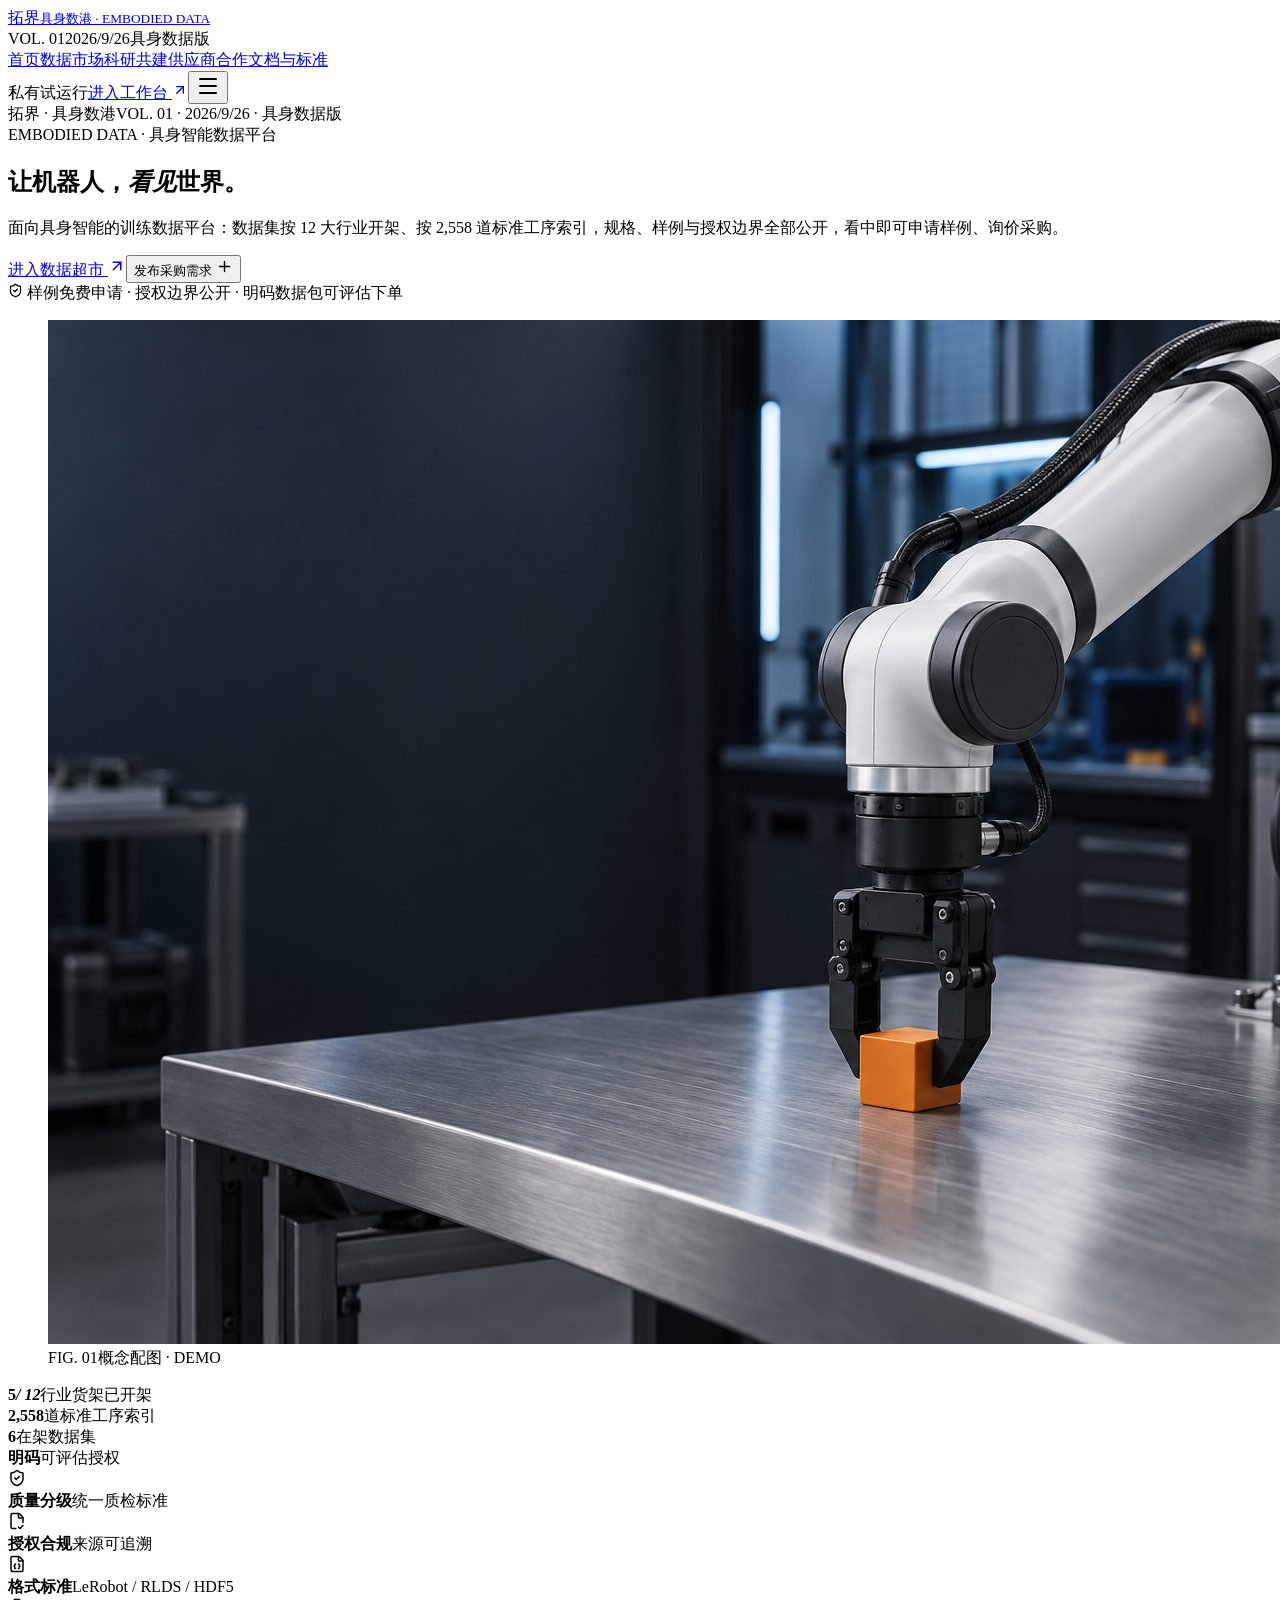
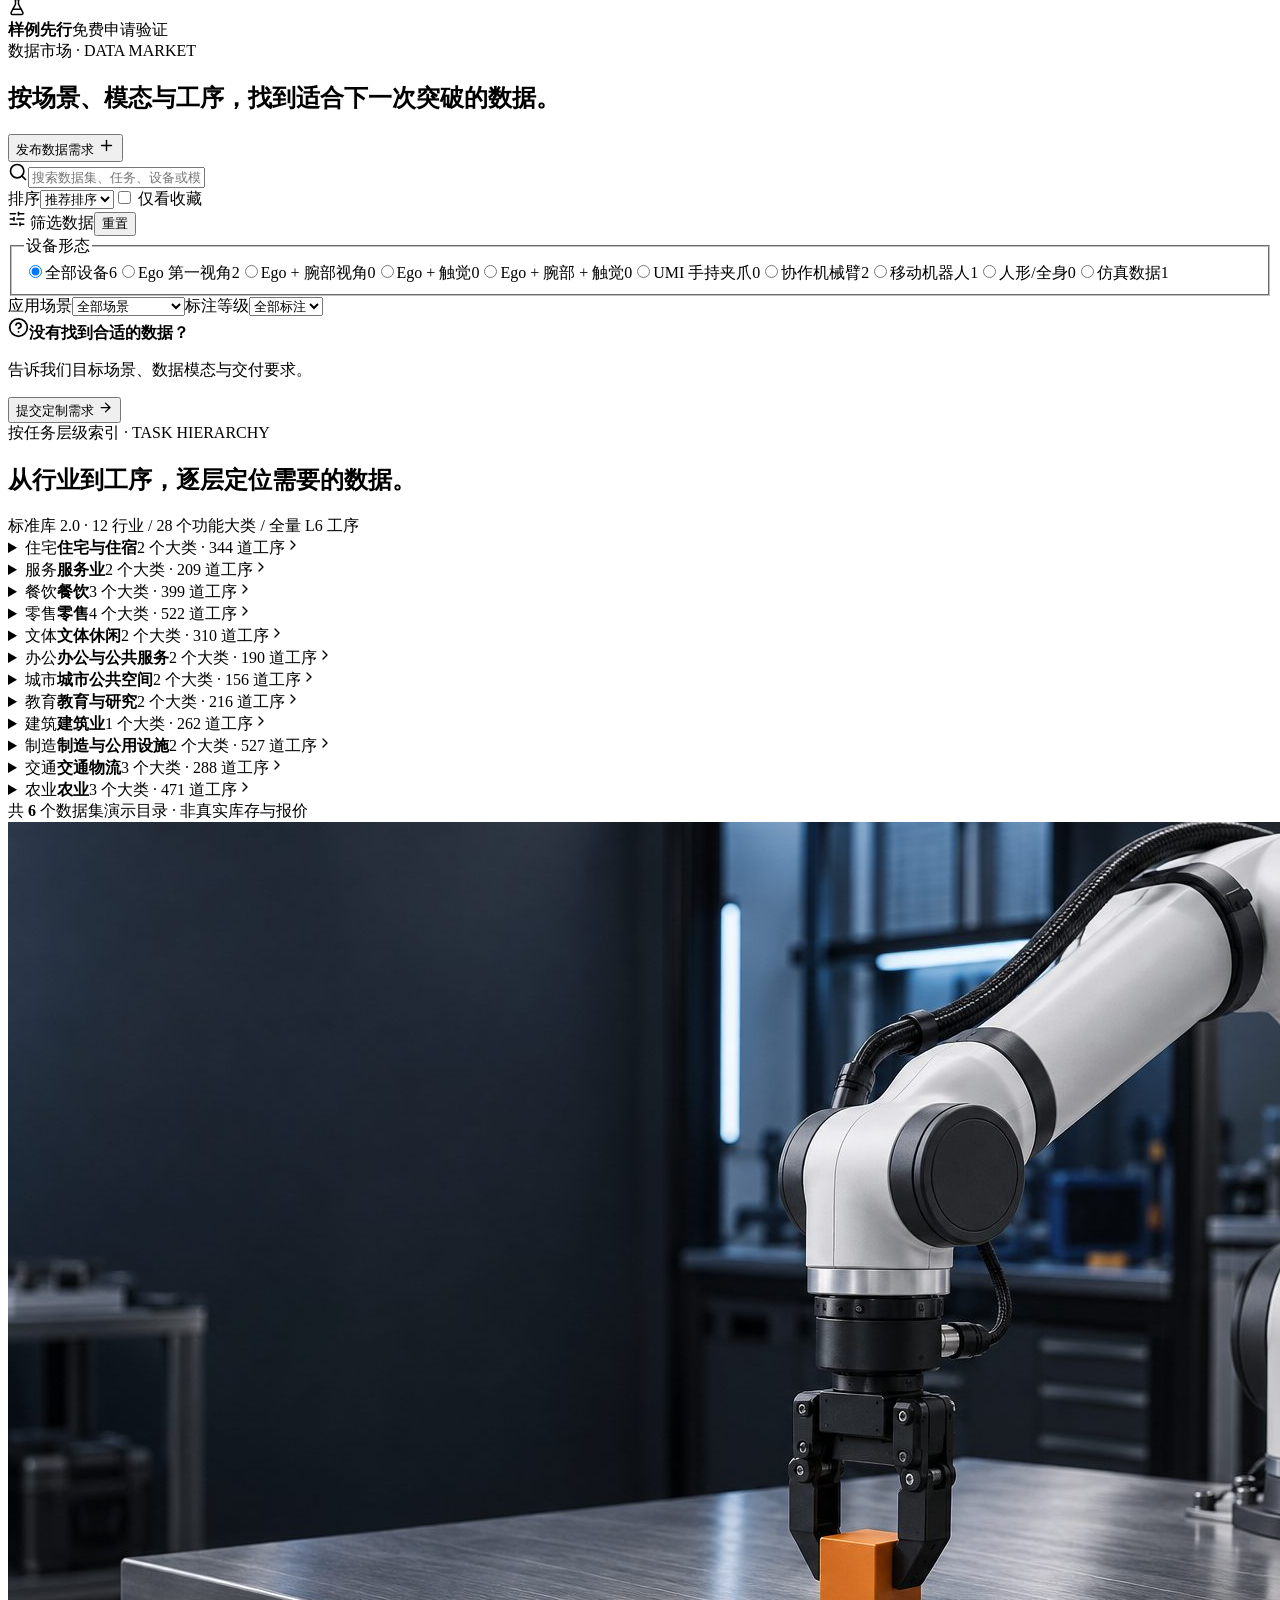
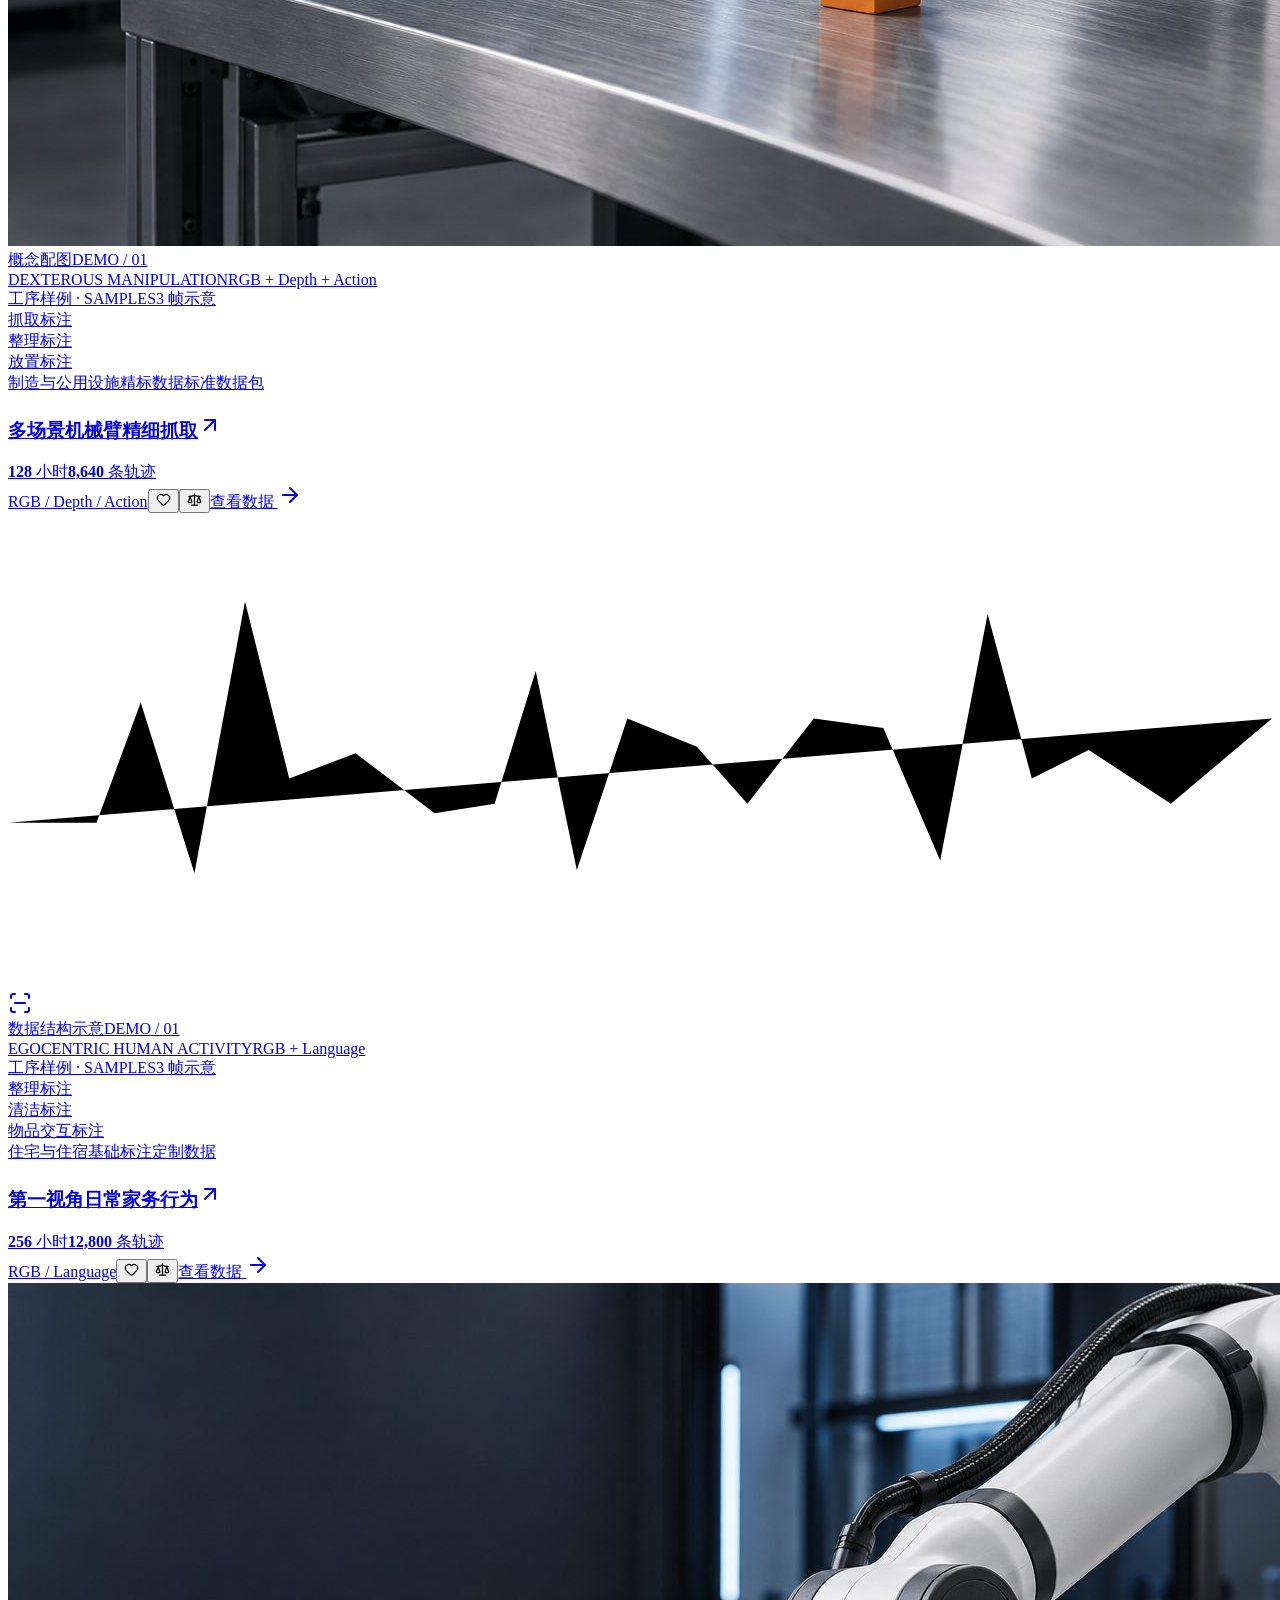
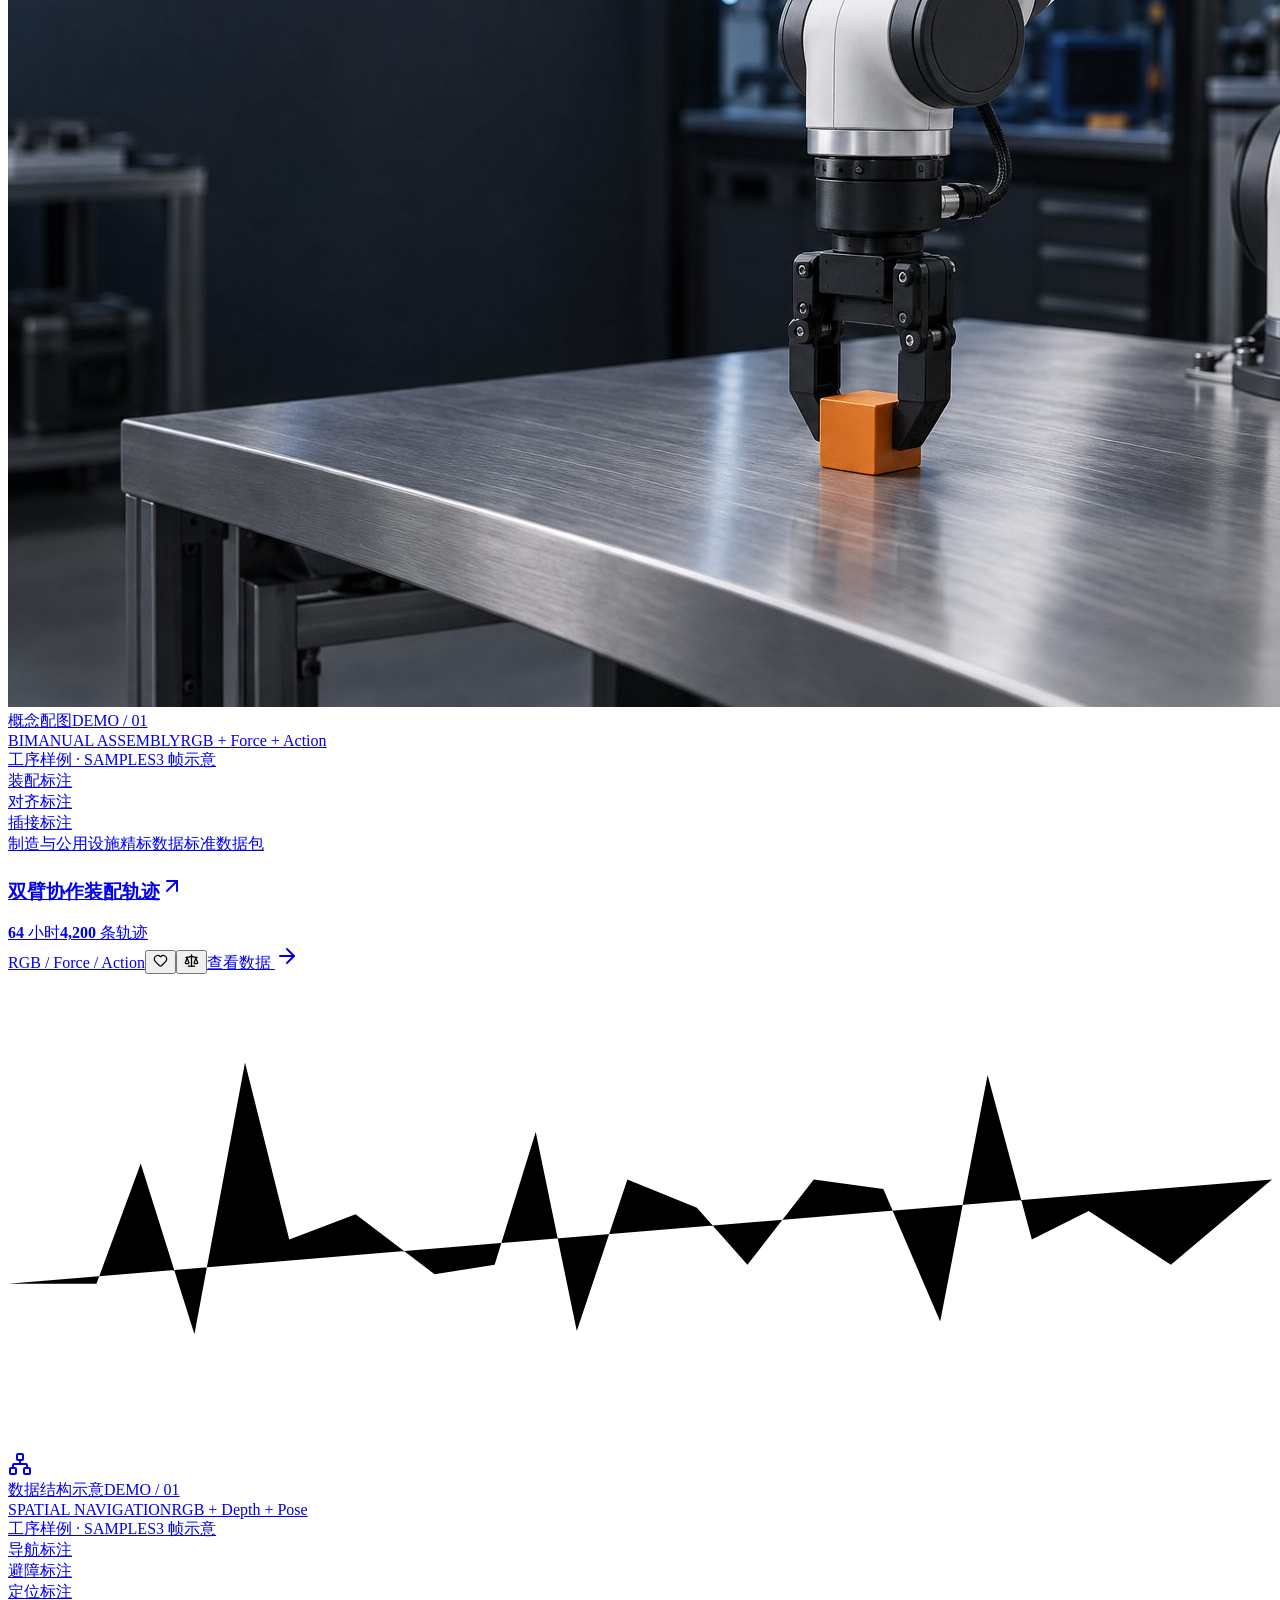
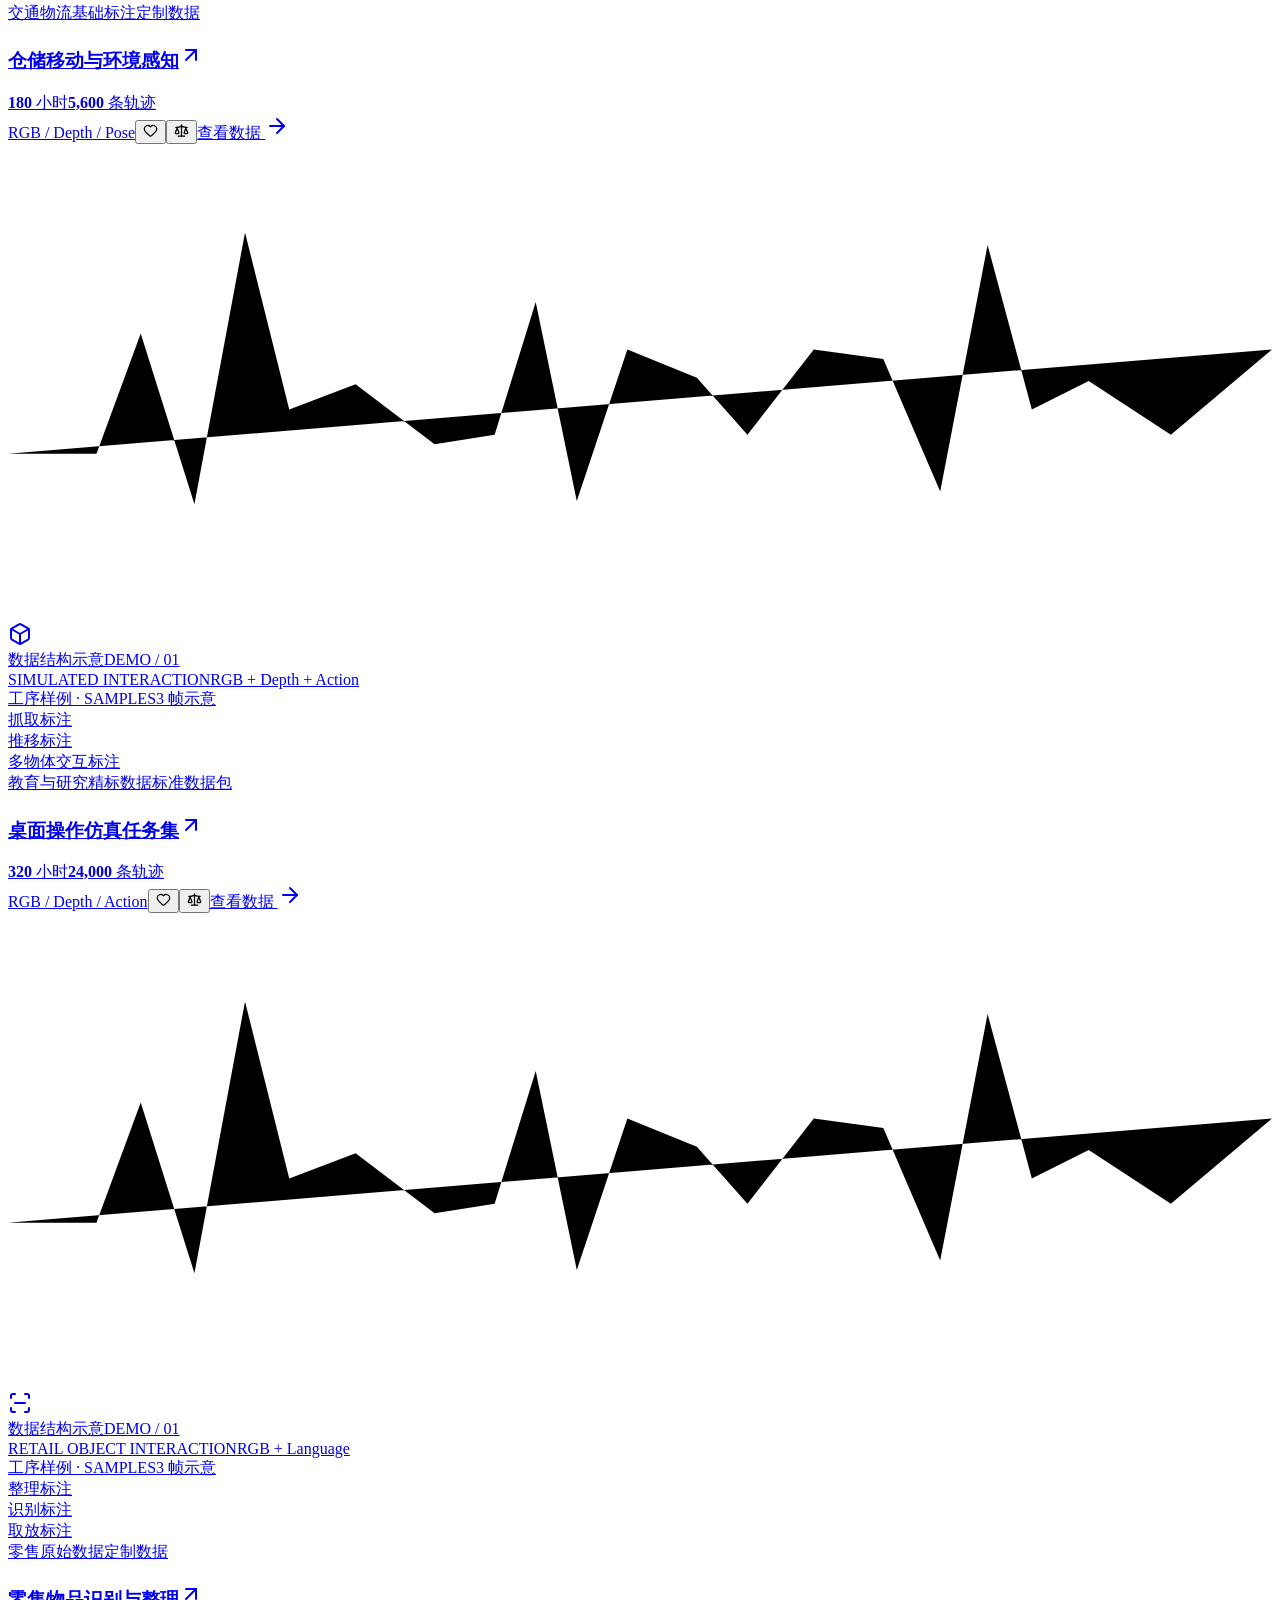
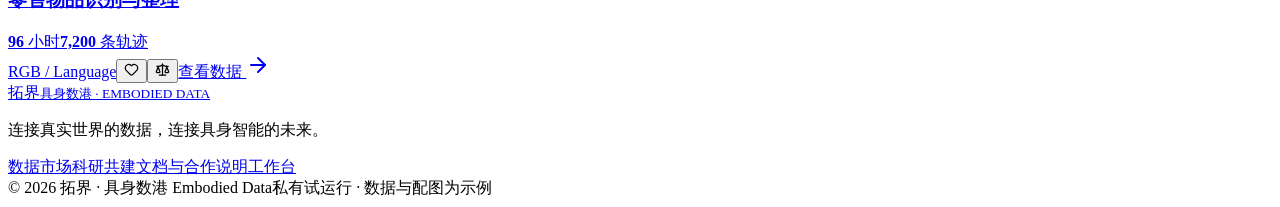
==== commit 9505e3ad: "fix nav color: index.html" ====
--- a/index.html
+++ b/index.html
@@ -1,2 +1,2 @@
-<!DOCTYPE html><html lang="zh-CN"><head><meta charSet="utf-8"/><meta name="viewport" content="width=device-width, initial-scale=1"/><link rel="stylesheet" href="_next/static/css/index.BoD7ESIK.css" data-rsc-css-href="_next/static/css/index.BoD7ESIK.css" data-precedence="vite-rsc/importer-resources"/><title>拓界 · 具身数港｜具身智能数据交易与科研共建平台</title><meta name="description" content="拓界（具身数港）是面向具身智能的训练数据平台：数据集按 12 大行业开架、按 2,558 道标准工序索引，规格、样例与授权边界全部公开。样例免费申请、明码数据包可评估下单，并提供科研共建与供应商合作通道。"/><meta name="application-name" content="拓界 · 具身数港"/><meta name="keywords" content="具身智能,机器人训练数据,具身数据交易,数据集,多模态数据,视触觉数据,科研共建,数据授权"/><meta name="robots" content="index, follow"/><meta property="og:title" content="拓界 · 具身数港｜具身智能数据交易与科研共建平台"/><meta property="og:description" content="数据集按 12 大行业开架、按 2,558 道标准工序索引，规格、样例与授权边界全部公开。"/><meta property="og:url" content="https://tuojie-demo.app.workbuddy.host"/><meta property="og:site_name" content="拓界 · 具身数港"/><meta property="og:type" content="website"/><meta property="og:locale" content="zh_CN"/><meta name="twitter:card" content="summary_large_image"/><meta name="twitter:title" content="拓界 · 具身数港｜具身智能数据交易与科研共建平台"/><meta name="twitter:description" content="数据集按 12 大行业开架、按 2,558 道标准工序索引，规格、样例与授权边界全部公开。"/><meta name="codex-preview" content="development"/><noscript></noscript><script type="application/ld+json">{"@context":"https://schema.org","@type":"Organization","name":"拓界 · 具身数港","alternateName":"具身数港 Embodied Data","description":"面向具身智能的训练数据平台：数据集按 12 大行业开架、按 2,558 道标准工序索引，规格、样例与授权边界全部公开。","url":"https://tuojie-demo.app.workbuddy.host"}</script>
-</head><body class="antialiased"><div class="site home-site"><header class="header"><div class="header-inner"><a href="index.html" class="brand" aria-label="拓界首页"><span class="brand-mark"><i></i><i></i><i></i><i></i></span><span>拓界<small>具身数港 · EMBODIED DATA</small></span></a><div class="press-meta" aria-hidden="true"><span>VOL. 01</span><span>2026/9/24</span><span>具身数据版</span></div><nav class="nav" aria-label="主导航"><a href="index.html" class="active">首页</a><a href="index.html#market" class="">数据市场</a><a href="research.html" class="">科研共建</a><a href="suppliers.html" class="">供应商合作</a><a href="standards.html" class="">文档与标准</a></nav><div class="header-actions"><span class="pilot-label">私有试运行</span><a href="workspace.html" class="workspace-link">进入工作台 <svg xmlns="http://www.w3.org/2000/svg" width="16" height="16" viewBox="0 0 24 24" fill="none" stroke="currentColor" stroke-width="2" stroke-linecap="round" stroke-linejoin="round" class="lucide lucide-arrow-up-right" aria-hidden="true"><path d="M7 7h10v10"></path><path d="M7 17 17 7"></path></svg></a><button data-slot="button" data-variant="ghost" data-size="icon" class="inline-flex shrink-0 items-center justify-center gap-2 rounded-md text-sm font-medium whitespace-nowrap transition-all outline-none focus-visible:border-ring focus-visible:ring-[3px] focus-visible:ring-ring/50 disabled:pointer-events-none disabled:opacity-50 aria-invalid:border-destructive aria-invalid:ring-destructive/20 dark:aria-invalid:ring-destructive/40 [&amp;_svg]:pointer-events-none [&amp;_svg]:shrink-0 [&amp;_svg:not([class*=&#x27;size-&#x27;])]:size-4 hover:bg-accent hover:text-accent-foreground dark:hover:bg-accent/50 size-9 mobile-menu" aria-label="打开菜单"><svg xmlns="http://www.w3.org/2000/svg" width="24" height="24" viewBox="0 0 24 24" fill="none" stroke="currentColor" stroke-width="2" stroke-linecap="round" stroke-linejoin="round" class="lucide lucide-menu" aria-hidden="true"><path d="M4 5h16"></path><path d="M4 12h16"></path><path d="M4 19h16"></path></svg></button></div></div></header><main id="main-content"><section class="home-hero"><div class="home-hero-inner"><header class="home-hero-masthead"><span class="hero-masthead-name">拓界 · 具身数港</span><span class="hero-masthead-line" aria-hidden="true"></span><span class="hero-masthead-edition">VOL. 01 · <!-- -->2026/9/24<!-- --> · 具身数据版</span></header><div class="home-hero-body"><div class="home-hero-copy"><div class="hero-kicker">EMBODIED DATA · 具身智能数据平台</div><h1 class="home-hero-title">让机器人，<em>看见</em>世界。</h1><p class="home-hero-sub">面向具身智能的训练数据平台：数据集按 12 大行业开架、按 2,558 道标准工序索引，规格、样例与授权边界全部公开，看中即可申请样例、询价采购。</p><div class="home-hero-actions"><a href="index.html#market" class="action dark">进入数据超市 <svg xmlns="http://www.w3.org/2000/svg" width="18" height="18" viewBox="0 0 24 24" fill="none" stroke="currentColor" stroke-width="2" stroke-linecap="round" stroke-linejoin="round" class="lucide lucide-arrow-up-right" aria-hidden="true"><path d="M7 7h10v10"></path><path d="M7 17 17 7"></path></svg></a><button data-slot="button" data-variant="default" data-size="default" class="inline-flex shrink-0 items-center justify-center gap-2 rounded-md text-sm font-medium whitespace-nowrap transition-all outline-none focus-visible:border-ring focus-visible:ring-[3px] focus-visible:ring-ring/50 disabled:pointer-events-none disabled:opacity-50 aria-invalid:border-destructive aria-invalid:ring-destructive/20 dark:aria-invalid:ring-destructive/40 [&amp;_svg]:pointer-events-none [&amp;_svg]:shrink-0 [&amp;_svg:not([class*=&#x27;size-&#x27;])]:size-4 bg-primary text-primary-foreground hover:bg-primary/90 h-9 px-4 py-2 has-[&gt;svg]:px-3 action outline-dark">发布采购需求 <svg xmlns="http://www.w3.org/2000/svg" width="17" height="17" viewBox="0 0 24 24" fill="none" stroke="currentColor" stroke-width="2" stroke-linecap="round" stroke-linejoin="round" class="lucide lucide-plus" aria-hidden="true"><path d="M5 12h14"></path><path d="M12 5v14"></path></svg></button></div><div class="home-hero-note"><svg xmlns="http://www.w3.org/2000/svg" width="15" height="15" viewBox="0 0 24 24" fill="none" stroke="currentColor" stroke-width="2" stroke-linecap="round" stroke-linejoin="round" class="lucide lucide-shield-check" aria-hidden="true"><path d="M20 13c0 5-3.5 7.5-7.66 8.95a1 1 0 0 1-.67-.01C7.5 20.5 4 18 4 13V6a1 1 0 0 1 1-1c2 0 4.5-1.2 6.24-2.72a1.17 1.17 0 0 1 1.52 0C14.51 3.81 17 5 19 5a1 1 0 0 1 1 1z"></path><path d="m9 12 2 2 4-4"></path></svg> 样例免费申请 · 授权边界公开 · 明码数据包可评估下单</div></div><figure class="home-hero-visual"><img src="robotics-lab.jpg" alt="机器人数据采集概念场景"/><figcaption><span>FIG. 01</span><span>概念配图 · DEMO</span></figcaption></figure></div></div></section><div class="home-impact"><div class="home-impact-item"><b>5<i>/ 12</i></b><span>行业货架已开架</span></div><div class="home-impact-item"><b>2,558</b><span>道标准工序索引</span></div><div class="home-impact-item"><b>6</b><span>在架数据集</span></div><div class="home-impact-item"><b>明码</b><span>可评估授权</span></div></div><div class="home-trust"><div class="home-trust-item"><svg xmlns="http://www.w3.org/2000/svg" width="18" height="18" viewBox="0 0 24 24" fill="none" stroke="currentColor" stroke-width="2" stroke-linecap="round" stroke-linejoin="round" class="lucide lucide-shield-check" aria-hidden="true"><path d="M20 13c0 5-3.5 7.5-7.66 8.95a1 1 0 0 1-.67-.01C7.5 20.5 4 18 4 13V6a1 1 0 0 1 1-1c2 0 4.5-1.2 6.24-2.72a1.17 1.17 0 0 1 1.52 0C14.51 3.81 17 5 19 5a1 1 0 0 1 1 1z"></path><path d="m9 12 2 2 4-4"></path></svg><div><strong>质量分级</strong><span>统一质检标准</span></div></div><div class="home-trust-item"><svg xmlns="http://www.w3.org/2000/svg" width="18" height="18" viewBox="0 0 24 24" fill="none" stroke="currentColor" stroke-width="2" stroke-linecap="round" stroke-linejoin="round" class="lucide lucide-file-check-corner" aria-hidden="true"><path d="M10.5 22H6a2 2 0 0 1-2-2V4a2 2 0 0 1 2-2h8a2.4 2.4 0 0 1 1.706.706l3.588 3.588A2.4 2.4 0 0 1 20 8v6"></path><path d="M14 2v5a1 1 0 0 0 1 1h5"></path><path d="m14 20 2 2 4-4"></path></svg><div><strong>授权合规</strong><span>来源可追溯</span></div></div><div class="home-trust-item"><svg xmlns="http://www.w3.org/2000/svg" width="18" height="18" viewBox="0 0 24 24" fill="none" stroke="currentColor" stroke-width="2" stroke-linecap="round" stroke-linejoin="round" class="lucide lucide-file-braces" aria-hidden="true"><path d="M6 22a2 2 0 0 1-2-2V4a2 2 0 0 1 2-2h8a2.4 2.4 0 0 1 1.704.706l3.588 3.588A2.4 2.4 0 0 1 20 8v12a2 2 0 0 1-2 2z"></path><path d="M14 2v5a1 1 0 0 0 1 1h5"></path><path d="M10 12a1 1 0 0 0-1 1v1a1 1 0 0 1-1 1 1 1 0 0 1 1 1v1a1 1 0 0 0 1 1"></path><path d="M14 18a1 1 0 0 0 1-1v-1a1 1 0 0 1 1-1 1 1 0 0 1-1-1v-1a1 1 0 0 0-1-1"></path></svg><div><strong>格式标准</strong><span>LeRobot / RLDS / HDF5</span></div></div><div class="home-trust-item"><svg xmlns="http://www.w3.org/2000/svg" width="18" height="18" viewBox="0 0 24 24" fill="none" stroke="currentColor" stroke-width="2" stroke-linecap="round" stroke-linejoin="round" class="lucide lucide-flask-conical" aria-hidden="true"><path d="M14 2v6a2 2 0 0 0 .245.96l5.51 10.08A2 2 0 0 1 18 22H6a2 2 0 0 1-1.755-2.96l5.51-10.08A2 2 0 0 0 10 8V2"></path><path d="M6.453 15h11.094"></path><path d="M8.5 2h7"></path></svg><div><strong>样例先行</strong><span>免费申请验证</span></div></div></div><section id="market" class="section home-market"><div class="market-heading"><div><span class="section-label">数据市场 · DATA MARKET</span><h2>按场景、模态与工序，找到适合下一次突破的数据。</h2></div><button data-slot="button" data-variant="default" data-size="default" class="inline-flex shrink-0 items-center justify-center gap-2 rounded-md text-sm font-medium whitespace-nowrap transition-all outline-none focus-visible:border-ring focus-visible:ring-[3px] focus-visible:ring-ring/50 disabled:pointer-events-none disabled:opacity-50 aria-invalid:border-destructive aria-invalid:ring-destructive/20 dark:aria-invalid:ring-destructive/40 [&amp;_svg]:pointer-events-none [&amp;_svg]:shrink-0 [&amp;_svg:not([class*=&#x27;size-&#x27;])]:size-4 bg-primary text-primary-foreground hover:bg-primary/90 h-9 px-4 py-2 has-[&gt;svg]:px-3 action dark">发布数据需求 <svg xmlns="http://www.w3.org/2000/svg" width="17" height="17" viewBox="0 0 24 24" fill="none" stroke="currentColor" stroke-width="2" stroke-linecap="round" stroke-linejoin="round" class="lucide lucide-plus" aria-hidden="true"><path d="M5 12h14"></path><path d="M12 5v14"></path></svg></button></div><div class="market-toolbar"><div class="search-box"><svg xmlns="http://www.w3.org/2000/svg" width="20" height="20" viewBox="0 0 24 24" fill="none" stroke="currentColor" stroke-width="2" stroke-linecap="round" stroke-linejoin="round" class="lucide lucide-search" aria-hidden="true"><path d="m21 21-4.34-4.34"></path><circle cx="11" cy="11" r="8"></circle></svg><input data-slot="input" class="h-9 w-full min-w-0 rounded-md border border-input bg-transparent px-3 py-1 text-base shadow-xs transition-[color,box-shadow] outline-none selection:bg-primary selection:text-primary-foreground file:inline-flex file:h-7 file:border-0 file:bg-transparent file:text-sm file:font-medium file:text-foreground placeholder:text-muted-foreground disabled:pointer-events-none disabled:cursor-not-allowed disabled:opacity-50 md:text-sm dark:bg-input/30 focus-visible:border-ring focus-visible:ring-[3px] focus-visible:ring-ring/50 aria-invalid:border-destructive aria-invalid:ring-destructive/20 dark:aria-invalid:ring-destructive/40" placeholder="搜索数据集、任务、设备或模态" aria-label="搜索数据集" value=""/></div><label class="sort-label">排序<select><option value="recommended" selected="">推荐排序</option><option value="hours">时长最多</option><option value="episodes">轨迹最多</option></select></label><label class="fav-filter"><input type="checkbox"/> 仅看收藏</label></div><div class="market-layout"><aside class="filters"><div class="filter-title"><svg xmlns="http://www.w3.org/2000/svg" width="18" height="18" viewBox="0 0 24 24" fill="none" stroke="currentColor" stroke-width="2" stroke-linecap="round" stroke-linejoin="round" class="lucide lucide-sliders-horizontal" aria-hidden="true"><path d="M10 5H3"></path><path d="M12 19H3"></path><path d="M14 3v4"></path><path d="M16 17v4"></path><path d="M21 12h-9"></path><path d="M21 19h-5"></path><path d="M21 5h-7"></path><path d="M8 10v4"></path><path d="M8 12H3"></path></svg> 筛选数据<button>重置</button></div><fieldset><legend>设备形态</legend><label class="checked"><input type="radio" name="deviceForm" checked=""/>全部设备<span>6</span></label><label class=""><input type="radio" name="deviceForm"/>Ego 第一视角<span>2</span></label><label class=""><input type="radio" name="deviceForm"/>Ego + 腕部视角<span>0</span></label><label class=""><input type="radio" name="deviceForm"/>Ego + 触觉<span>0</span></label><label class=""><input type="radio" name="deviceForm"/>Ego + 腕部 + 触觉<span>0</span></label><label class=""><input type="radio" name="deviceForm"/>UMI 手持夹爪<span>0</span></label><label class=""><input type="radio" name="deviceForm"/>协作机械臂<span>2</span></label><label class=""><input type="radio" name="deviceForm"/>移动机器人<span>1</span></label><label class=""><input type="radio" name="deviceForm"/>人形/全身<span>0</span></label><label class=""><input type="radio" name="deviceForm"/>仿真数据<span>1</span></label></fieldset><label class="filter-select">应用场景<select><option selected="">全部场景</option><option>住宅与住宿</option><option>服务业</option><option>餐饮</option><option>零售</option><option>文体休闲</option><option>办公与公共服务</option><option>城市公共空间</option><option>教育与研究</option><option>建筑业</option><option>制造与公用设施</option><option>交通物流</option><option>农业</option></select></label><label class="filter-select">标注等级<select><option selected="">全部标注</option><option>精标数据</option><option>基础标注</option><option>原始数据</option></select></label><div class="filter-help"><svg xmlns="http://www.w3.org/2000/svg" width="21" height="21" viewBox="0 0 24 24" fill="none" stroke="currentColor" stroke-width="2" stroke-linecap="round" stroke-linejoin="round" class="lucide lucide-circle-question-mark" aria-hidden="true"><circle cx="12" cy="12" r="10"></circle><path d="M9.09 9a3 3 0 0 1 5.83 1c0 2-3 3-3 3"></path><path d="M12 17h.01"></path></svg><strong>没有找到合适的数据？</strong><p>告诉我们目标场景、数据模态与交付要求。</p><button>提交定制需求 <svg xmlns="http://www.w3.org/2000/svg" width="15" height="15" viewBox="0 0 24 24" fill="none" stroke="currentColor" stroke-width="2" stroke-linecap="round" stroke-linejoin="round" class="lucide lucide-arrow-right" aria-hidden="true"><path d="M5 12h14"></path><path d="m12 5 7 7-7 7"></path></svg></button></div></aside><div class="market-results"><section class="section task-hierarchy-section"><div class="section-heading"><div><div class="section-label">按任务层级索引 · TASK HIERARCHY</div><h2>从行业到工序，逐层定位需要的数据。</h2></div><span class="sample-label">标准库 2.0 · 12 行业 / <!-- -->28<!-- --> 个功能大类 / 全量 L6 工序</span></div><div class="th-tree"><details class="th-industry"><summary><span class="th-i-no">住宅</span><strong>住宅与住宿</strong><span class="th-i-meta">2<!-- --> 个大类 · <!-- -->344<!-- --> 道工序</span><span class="th-i-icon"><svg xmlns="http://www.w3.org/2000/svg" width="16" height="16" viewBox="0 0 24 24" fill="none" stroke="currentColor" stroke-width="2" stroke-linecap="round" stroke-linejoin="round" class="lucide lucide-chevron-right" aria-hidden="true"><path d="m9 18 6-6-6-6"></path></svg></span></summary><div class="th-groups"><details class="th-group"><summary><span>住宅</span><span class="th-g-count">151<!-- --> 道</span><span class="th-i-icon"><svg xmlns="http://www.w3.org/2000/svg" width="14" height="14" viewBox="0 0 24 24" fill="none" stroke="currentColor" stroke-width="2" stroke-linecap="round" stroke-linejoin="round" class="lucide lucide-chevron-right" aria-hidden="true"><path d="m9 18 6-6-6-6"></path></svg></span></summary><div class="th-chips"><button type="button" class="th-chip live" title="点击用「清洁」搜索在架数据"><span>清洁鞋柜</span></button><button type="button" class="th-chip live" title="点击用「清洁」搜索在架数据"><span>清洁换鞋凳</span></button><span class="th-chip"><span>洗地垫/脚垫</span></span><span class="th-chip"><span>摆鞋</span></span><span class="th-chip"><span>雨具归位</span></span><span class="th-chip"><span>钥匙杂物归位</span></span><button type="button" class="th-chip live" title="点击用「清洁」搜索在架数据"><span>地面清洁</span></button><button type="button" class="th-chip live" title="点击用「清洁」搜索在架数据"><span>清洁茶几电视柜</span></button><button type="button" class="th-chip live" title="点击用「清洁」搜索在架数据"><span>清洁电视/屏幕</span></button><span class="th-chip"><span>拆洗窗帘</span></span><span class="th-chip"><span>客厅物品归位</span></span><span class="th-chip"><span>摆装饰品</span></span><span class="th-chip"><span>木地板打蜡</span></span><span class="th-chip"><span>石材地面打磨</span></span><span class="th-chip"><span>地毯吸尘</span></span><span class="th-chip"><span>地毯除渍清洗</span></span><span class="th-chip"><span>家具上蜡</span></span><button type="button" class="th-chip live" title="点击用「清洁」搜索在架数据"><span>清洁布艺沙发</span></button><button type="button" class="th-chip live" title="点击用「清洁」搜索在架数据"><span>皮沙发清洁保养</span></button><button type="button" class="th-chip live" title="点击用「清洁」搜索在架数据"><span>清洁餐桌椅</span></button><button type="button" class="th-chip live" title="点击用「清洁」搜索在架数据"><span>清洁酒柜/餐边柜</span></button><span class="th-chip"><span>餐具消毒</span></span><span class="th-chip"><span>餐具归位</span></span><button type="button" class="th-chip live" title="点击用「整理」搜索在架数据"><span>整理餐桌物品</span></button><button type="button" class="th-chip live" title="点击用「整理」搜索在架数据"><span>整理餐边柜物品</span></button><span class="th-chip"><span>烹饪</span></span><span class="th-chip"><span>洗菜备菜</span></span><span class="th-chip"><span>洗油烟机</span></span><button type="button" class="th-chip live" title="点击用「清洁」搜索在架数据"><span>清洁灶台</span></button><span class="th-chip"><span>燃气灶除垢</span></span><button type="button" class="th-chip live" title="点击用「清洁」搜索在架数据"><span>清洁操作台面</span></button><span class="th-chip"><span>刷水槽</span></span><span class="th-chip"><span>水龙头除垢</span></span><button type="button" class="th-chip live" title="点击用「清洁」搜索在架数据"><span>清洁橱柜</span></button><button type="button" class="th-chip live" title="点击用「清洁」搜索在架数据"><span>清洁冰箱/除霜</span></button><button type="button" class="th-chip live" title="点击用「清洁」搜索在架数据"><span>清洁微波炉烤箱</span></button><span class="th-chip"><span>厨具餐具消毒</span></span><span class="th-chip"><span>调料归位</span></span><button type="button" class="th-chip live" title="点击用「整理」搜索在架数据"><span>整理冰箱食品</span></button><span class="th-chip"><span>厨具餐具归位</span></span><span class="th-chip"><span>床垫除螨</span></span><button type="button" class="th-chip live" title="点击用「清洁」搜索在架数据"><span>清洁衣柜</span></button><button type="button" class="th-chip live" title="点击用「清洁」搜索在架数据"><span>清洁床头柜</span></button><button type="button" class="th-chip live" title="点击用「整理」搜索在架数据"><span>整理收纳衣物</span></button><button type="button" class="th-chip live" title="点击用「整理」搜索在架数据"><span>整理衣柜</span></button><span class="th-chip"><span>床品归位</span></span><span class="th-chip"><span>床头物品归位</span></span><span class="th-chip"><span>刷马桶</span></span><span class="th-chip"><span>马桶消毒</span></span><button type="button" class="th-chip live" title="点击用「清洁」搜索在架数据"><span>清洁洗手台</span></button><span class="th-chip"><span>刷淋浴间</span></span><span class="th-chip"><span>刷浴缸消毒</span></span><span class="th-chip"><span>花洒除垢</span></span><span class="th-chip"><span>瓷砖缝除霉</span></span><span class="th-chip"><span>卫生间消毒</span></span><span class="th-chip"><span>补充洗手间用品</span></span><button type="button" class="th-chip live" title="点击用「清洁」搜索在架数据"><span>收纳清洁用品</span></button><button type="button" class="th-chip live" title="点击用「清洁」搜索在架数据"><span>清洁晾衣架</span></button><button type="button" class="th-chip live" title="点击用「清洁」搜索在架数据"><span>清洁储物柜</span></button><span class="th-chip"><span>收晾晒衣物</span></span><button type="button" class="th-chip live" title="点击用「整理」搜索在架数据"><span>整理阳台杂物</span></button><span class="th-chip"><span>洗地垫</span></span><span class="th-chip"><span>擦栏杆</span></span><span class="th-chip"><span>疏通地漏</span></span><span class="th-chip"><span>绿植养护</span></span><button type="button" class="th-chip live" title="点击用「清洁」搜索在架数据"><span>清洁书桌</span></button><button type="button" class="th-chip live" title="点击用「清洁」搜索在架数据"><span>清洁书柜/书架</span></button><button type="button" class="th-chip live" title="点击用「整理」搜索在架数据"><span>整理归档文件</span></button><button type="button" class="th-chip live" title="点击用「整理」搜索在架数据"><span>整理书架</span></button><button type="button" class="th-chip live" title="点击用「整理」搜索在架数据"><span>整理桌面物品</span></button><span class="th-chip"><span>物品归位</span></span><button type="button" class="th-chip live" title="点击用「清洁」搜索在架数据"><span>清洁储物架</span></button><button type="button" class="th-chip live" title="点击用「整理」搜索在架数据"><span>整理收纳箱</span></button><span class="th-chip"><span>物品分类摆放</span></span><span class="th-chip"><span>除湿防潮</span></span><span class="th-chip"><span>除虫防霉</span></span><button type="button" class="th-chip live" title="点击用「整理」搜索在架数据"><span>整理工具</span></button><span class="th-chip"><span>清点物品</span></span><span class="th-chip"><span>洗洗衣机内筒</span></span><span class="th-chip"><span>清烘干机滤网</span></span><span class="th-chip"><span>晾晒衣物</span></span><span class="th-chip"><span>收叠衣物</span></span><span class="th-chip"><span>熨烫衣物</span></span><button type="button" class="th-chip live" title="点击用「整理」搜索在架数据"><span>整理洗涤用品</span></button><span class="th-chip"><span>杂物归位</span></span><span class="th-chip"><span>扫落叶</span></span><span class="th-chip"><span>修剪草坪</span></span><span class="th-chip"><span>浇花</span></span><span class="th-chip"><span>清花坛</span></span><button type="button" class="th-chip live" title="点击用「清洁」搜索在架数据"><span>清洁户外家具</span></button><span class="th-chip"><span>洗遮阳棚/遮阳伞</span></span><span class="th-chip"><span>园艺工具归位</span></span><button type="button" class="th-chip live" title="点击用「整理」搜索在架数据"><span>整理花盆</span></button><span class="th-chip"><span>拔杂草</span></span><span class="th-chip"><span>除地面油污</span></span><button type="button" class="th-chip live" title="点击用「清洁」搜索在架数据"><span>清洁车库门</span></button><button type="button" class="th-chip live" title="点击用「清洁」搜索在架数据"><span>清洁工具架</span></button><span class="th-chip"><span>工具归位</span></span><button type="button" class="th-chip live" title="点击用「整理」搜索在架数据"><span>整理随车物品</span></button><span class="th-chip"><span>擦车窗</span></span><span class="th-chip"><span>浇水</span></span><span class="th-chip"><span>修剪灌木</span></span><span class="th-chip"><span>除草</span></span><span class="th-chip"><span>施肥</span></span><span class="th-chip"><span>松土</span></span><span class="th-chip"><span>清落叶</span></span><span class="th-chip"><span>修剪花枝</span></span><button type="button" class="th-chip live" title="点击用「清洁」搜索在架数据"><span>清洁花盆</span></button><button type="button" class="th-chip live" title="点击用「整理」搜索在架数据"><span>整理园艺工具</span></button><button type="button" class="th-chip live" title="点击用「整理」搜索在架数据"><span>整理线缆</span></button><button type="button" class="th-chip live" title="点击用「清洁」搜索在架数据"><span>清洁投影幕布</span></button><span class="th-chip"><span>擦拭音响设备</span></span><button type="button" class="th-chip live" title="点击用「清洁」搜索在架数据"><span>清洁沙发</span></button><button type="button" class="th-chip live" title="点击用「清洁」搜索在架数据"><span>清洁遥控器</span></button><span class="th-chip"><span>地面吸尘</span></span><button type="button" class="th-chip live" title="点击用「整理」搜索在架数据"><span>整理碟片</span></button><span class="th-chip"><span>健身器械消毒</span></span><button type="button" class="th-chip live" title="点击用「清洁」搜索在架数据"><span>清洁瑜伽垫</span></button><span class="th-chip"><span>换毛巾浴巾</span></span><button type="button" class="th-chip live" title="点击用「清洁」搜索在架数据"><span>清洁更衣室</span></button><span class="th-chip"><span>器械归位</span></span><span class="th-chip"><span>小件器材归位</span></span><button type="button" class="th-chip live" title="点击用「整理」搜索在架数据"><span>整理储物柜物品</span></button><span class="th-chip"><span>擦拭酒架</span></span><span class="th-chip"><span>酒瓶除尘</span></span><span class="th-chip"><span>维护温湿度设备</span></span><button type="button" class="th-chip live" title="点击用「整理」搜索在架数据"><span>整理酒类</span></button><button type="button" class="th-chip live" title="点击用「清洁」搜索在架数据"><span>清洁品酒台</span></button><span class="th-chip"><span>擦酒杯</span></span><span class="th-chip"><span>检测泳池水质</span></span><span class="th-chip"><span>刷泳池池壁</span></span><span class="th-chip"><span>吸泳池池底</span></span><span class="th-chip"><span>洗泳池过滤设备</span></span><span class="th-chip"><span>泳具归位</span></span><span class="th-chip"><span>摆躺椅毛巾</span></span><span class="th-chip"><span>收晾晒物品</span></span><span class="th-chip"><span>疏通排水沟</span></span><button type="button" class="th-chip live" title="点击用「清洁」搜索在架数据"><span>清洁露台地面</span></button><span class="th-chip"><span>擦桌椅</span></span><span class="th-chip"><span>擦案几</span></span><button type="button" class="th-chip live" title="点击用「清洁」搜索在架数据"><span>清洁灯具</span></button><span class="th-chip"><span>擦门窗</span></span><button type="button" class="th-chip live" title="点击用「整理」搜索在架数据"><span>整理杂物</span></button><span class="th-chip"><span>归位桌椅</span></span><span class="th-chip"><span>擦相框摆件</span></span><span class="th-chip"><span>分类存放</span></span><span class="th-chip"><span>除虫</span></span><span class="th-chip"><span>清排水口</span></span><button type="button" class="th-chip live" title="点击用「清洁」搜索在架数据"><span>清洁栏杆</span></button><span class="th-chip"><span>收晾晒物</span></span><span class="th-chip"><span>疏通排水管</span></span></div><div class="th-samples"><span class="th-samples-label">样例</span><button type="button" class="th-sample" title="用「清洁」搜索在架数据"><span class="th-sample-frame" aria-hidden="true"><span class="th-sample-bbox" style="left:15%;top:18%;width:44%;height:42%"></span></span><span class="th-sample-name">清洁鞋柜</span></button><button type="button" class="th-sample" title="用「清洁」搜索在架数据"><span class="th-sample-frame" aria-hidden="true"><span class="th-sample-bbox" style="left:28%;top:16%;width:42%;height:48%"></span></span><span class="th-sample-name">清洁换鞋凳</span></button><button type="button" class="th-sample" title="用「清洁」搜索在架数据"><span class="th-sample-frame" aria-hidden="true"><span class="th-sample-bbox" style="left:18%;top:30%;width:50%;height:36%"></span></span><span class="th-sample-name">地面清洁</span></button></div></details><details class="th-group"><summary><span>住宿场所</span><span class="th-g-count">193<!-- --> 道</span><span class="th-i-icon"><svg xmlns="http://www.w3.org/2000/svg" width="14" height="14" viewBox="0 0 24 24" fill="none" stroke="currentColor" stroke-width="2" stroke-linecap="round" stroke-linejoin="round" class="lucide lucide-chevron-right" aria-hidden="true"><path d="m9 18 6-6-6-6"></path></svg></span></summary><div class="th-chips"><span class="th-chip"><span>大堂地面打扫/石材保养</span></span><span class="th-chip"><span>地面抛光</span></span><button type="button" class="th-chip live" title="点击用「清洁」搜索在架数据"><span>清洁前台台面</span></button><button type="button" class="th-chip live" title="点击用「清洁」搜索在架数据"><span>清洁大堂沙发</span></button><button type="button" class="th-chip live" title="点击用「清洁」搜索在架数据"><span>清洁大堂玻璃门</span></button><span class="th-chip"><span>浇花养护</span></span><button type="button" class="th-chip live" title="点击用「清洁」搜索在架数据"><span>清洁指示牌/标识</span></button><span class="th-chip"><span>前台物品归位</span></span><button type="button" class="th-chip live" title="点击用「整理」搜索在架数据"><span>整理宣传物料</span></button><button type="button" class="th-chip live" title="点击用「整理」搜索在架数据"><span>整理报刊杂志</span></button><button type="button" class="th-chip live" title="点击用「清洁」搜索在架数据"><span>地面清洁</span></button><span class="th-chip"><span>床垫除螨</span></span><span class="th-chip"><span>客房卫生间消毒</span></span><span class="th-chip"><span>刷马桶</span></span><button type="button" class="th-chip live" title="点击用「清洁」搜索在架数据"><span>清洁洗手台</span></button><span class="th-chip"><span>刷淋浴间</span></span><button type="button" class="th-chip live" title="点击用「清洁」搜索在架数据"><span>清洁客房桌面台面</span></button><button type="button" class="th-chip live" title="点击用「清洁」搜索在架数据"><span>清洁电视/屏幕</span></button><span class="th-chip"><span>补充客房一次性用品</span></span><span class="th-chip"><span>拆洗窗帘</span></span><button type="button" class="th-chip live" title="点击用「整理」搜索在架数据"><span>整理行李架</span></button><button type="button" class="th-chip live" title="点击用「清洁」搜索在架数据"><span>清洁餐厅桌椅</span></button><span class="th-chip"><span>餐厅餐具消毒</span></span><button type="button" class="th-chip live" title="点击用「清洁」搜索在架数据"><span>清洁操作台面</span></button><button type="button" class="th-chip live" title="点击用「清洁」搜索在架数据"><span>清洁餐车</span></button><button type="button" class="th-chip live" title="点击用「清洁」搜索在架数据"><span>清洁酒柜/餐边柜</span></button><span class="th-chip"><span>摆桌椅</span></span><span class="th-chip"><span>摆餐具</span></span><span class="th-chip"><span>调料归位</span></span><button type="button" class="th-chip live" title="点击用「整理」搜索在架数据"><span>整理餐车物品</span></button><span class="th-chip"><span>铺桌布</span></span><span class="th-chip"><span>布置花艺</span></span><button type="button" class="th-chip live" title="点击用「清洁」搜索在架数据"><span>清洁桌椅</span></button><span class="th-chip"><span>撤台清理</span></span><span class="th-chip"><span>餐具清洗消毒</span></span><button type="button" class="th-chip live" title="点击用「整理」搜索在架数据"><span>整理餐车</span></button><button type="button" class="th-chip live" title="点击用「清洁」搜索在架数据"><span>清洁舞台</span></button><button type="button" class="th-chip live" title="点击用「整理」搜索在架数据"><span>整理桌布</span></button><span class="th-chip"><span>健身器械消毒</span></span><button type="button" class="th-chip live" title="点击用「清洁」搜索在架数据"><span>清洁瑜伽垫</span></button><button type="button" class="th-chip live" title="点击用「清洁」搜索在架数据"><span>清洁更衣室</span></button><span class="th-chip"><span>器械归位</span></span><span class="th-chip"><span>小件器材归位</span></span><button type="button" class="th-chip live" title="点击用「整理」搜索在架数据"><span>整理储物柜物品</span></button><span class="th-chip"><span>检测泳池水质</span></span><span class="th-chip"><span>刷泳池池壁</span></span><span class="th-chip"><span>吸泳池池底</span></span><span class="th-chip"><span>洗泳池过滤设备</span></span><span class="th-chip"><span>泳具归位</span></span><span class="th-chip"><span>摆躺椅毛巾</span></span><span class="th-chip"><span>洗洗衣机内筒</span></span><span class="th-chip"><span>清烘干机滤网</span></span><span class="th-chip"><span>洗涤烘干布草</span></span><span class="th-chip"><span>布草分类收纳</span></span><span class="th-chip"><span>布草消毒</span></span><span class="th-chip"><span>衣物分类</span></span><span class="th-chip"><span>叠衣服</span></span><span class="th-chip"><span>洗涤用品归位</span></span><button type="button" class="th-chip live" title="点击用「清洁」搜索在架数据"><span>清洁储物架</span></button><span class="th-chip"><span>布草分类码放</span></span><button type="button" class="th-chip live" title="点击用「整理」搜索在架数据"><span>整理货架物品</span></button><span class="th-chip"><span>盘点布草数量</span></span><button type="button" class="th-chip live" title="点击用「清洁」搜索在架数据"><span>清洁设备表面</span></button><span class="th-chip"><span>除尘</span></span><button type="button" class="th-chip live" title="点击用「整理」搜索在架数据"><span>整理线缆</span></button><span class="th-chip"><span>清洗空调滤网</span></span><button type="button" class="th-chip live" title="点击用「清洁」搜索在架数据"><span>清洁机柜</span></button><button type="button" class="th-chip live" title="点击用「整理」搜索在架数据"><span>整理标识标签</span></button><span class="th-chip"><span>除地面油污</span></span><button type="button" class="th-chip live" title="点击用「清洁」搜索在架数据"><span>清洁停车位标识</span></button><button type="button" class="th-chip live" title="点击用「清洁」搜索在架数据"><span>清洁立柱</span></button><span class="th-chip"><span>车辆停放整齐</span></span><button type="button" class="th-chip live" title="点击用「整理」搜索在架数据"><span>整理岗亭物品</span></button><span class="th-chip"><span>清排水沟</span></span><button type="button" class="th-chip live" title="点击用「整理」搜索在架数据"><span>整理钥匙</span></button><span class="th-chip"><span>擦玻璃门</span></span><span class="th-chip"><span>马桶消毒</span></span><span class="th-chip"><span>刷浴缸消毒</span></span><span class="th-chip"><span>花洒除垢</span></span><span class="th-chip"><span>水龙头除垢</span></span><span class="th-chip"><span>瓷砖缝除霉</span></span><span class="th-chip"><span>卫生间消毒</span></span><span class="th-chip"><span>补充洗手间用品</span></span><button type="button" class="th-chip live" title="点击用「清洁」搜索在架数据"><span>收纳清洁用品</span></button><span class="th-chip"><span>洗布艺沙发</span></span><span class="th-chip"><span>公共物品归位</span></span><span class="th-chip"><span>桌椅归位</span></span><button type="button" class="th-chip live" title="点击用「整理」搜索在架数据"><span>整理书刊</span></button><span class="th-chip"><span>地毯吸尘</span></span><button type="button" class="th-chip live" title="点击用「整理」搜索在架数据"><span>整理杂物</span></button><span class="th-chip"><span>分类存放</span></span><span class="th-chip"><span>除湿防潮</span></span><span class="th-chip"><span>除虫</span></span><span class="th-chip"><span>工具归位</span></span><span class="th-chip"><span>清点物品</span></span><span class="th-chip"><span>木地板打蜡</span></span><span class="th-chip"><span>石材地面打磨</span></span><span class="th-chip"><span>地毯除渍清洗</span></span><span class="th-chip"><span>家具上蜡</span></span><button type="button" class="th-chip live" title="点击用「清洁」搜索在架数据"><span>清洁布艺沙发</span></button><button type="button" class="th-chip live" title="点击用「清洁」搜索在架数据"><span>皮沙发清洁保养</span></button><button type="button" class="th-chip live" title="点击用「清洁」搜索在架数据"><span>清洁茶几电视柜</span></button><span class="th-chip"><span>客厅物品归位</span></span><span class="th-chip"><span>摆装饰品</span></span><span class="th-chip"><span>烹饪</span></span><span class="th-chip"><span>洗菜备菜</span></span><span class="th-chip"><span>洗油烟机</span></span><button type="button" class="th-chip live" title="点击用「清洁」搜索在架数据"><span>清洁灶台</span></button><span class="th-chip"><span>燃气灶除垢</span></span><span class="th-chip"><span>刷水槽</span></span><button type="button" class="th-chip live" title="点击用「清洁」搜索在架数据"><span>清洁橱柜</span></button><button type="button" class="th-chip live" title="点击用「清洁」搜索在架数据"><span>清洁冰箱/除霜</span></button><button type="button" class="th-chip live" title="点击用「清洁」搜索在架数据"><span>清洁微波炉烤箱</span></button><span class="th-chip"><span>厨具餐具消毒</span></span><button type="button" class="th-chip live" title="点击用「整理」搜索在架数据"><span>整理冰箱食品</span></button><span class="th-chip"><span>厨具餐具归位</span></span><span class="th-chip"><span>扫落叶</span></span><span class="th-chip"><span>修剪草坪</span></span><span class="th-chip"><span>浇花</span></span><span class="th-chip"><span>清花坛</span></span><button type="button" class="th-chip live" title="点击用「清洁」搜索在架数据"><span>清洁户外家具</span></button><span class="th-chip"><span>洗遮阳棚/遮阳伞</span></span><span class="th-chip"><span>园艺工具归位</span></span><button type="button" class="th-chip live" title="点击用「整理」搜索在架数据"><span>整理花盆</span></button><span class="th-chip"><span>拔杂草</span></span><span class="th-chip"><span>客房清扫</span></span><span class="th-chip"><span>撤换床品</span></span><span class="th-chip"><span>庭院清理</span></span><button type="button" class="th-chip live" title="点击用「清洁」搜索在架数据"><span>泳池清洁</span></button><span class="th-chip"><span>花园修剪</span></span><span class="th-chip"><span>阳台清理</span></span><span class="th-chip"><span>擦玻璃</span></span><span class="th-chip"><span>洗地垫</span></span><span class="th-chip"><span>调试投影设备</span></span><span class="th-chip"><span>擦白板</span></span><span class="th-chip"><span>摆文具水牌</span></span><span class="th-chip"><span>会后清理</span></span><span class="th-chip"><span>补充茶水器具</span></span><span class="th-chip"><span>理疗床品更换</span></span><button type="button" class="th-chip live" title="点击用「清洁」搜索在架数据"><span>按摩床清洁</span></button><button type="button" class="th-chip live" title="点击用「整理」搜索在架数据"><span>精油瓶整理</span></button><span class="th-chip"><span>毛巾消毒</span></span><span class="th-chip"><span>地面消毒</span></span><button type="button" class="th-chip live" title="点击用「整理」搜索在架数据"><span>储物柜整理</span></button><span class="th-chip"><span>补充用品</span></span><span class="th-chip"><span>娱乐区设施消毒</span></span><span class="th-chip"><span>玩具消毒</span></span><span class="th-chip"><span>娱乐器材归位</span></span><button type="button" class="th-chip live" title="点击用「整理」搜索在架数据"><span>整理桌游玩具</span></button><span class="th-chip"><span>擦桌面台面</span></span><span class="th-chip"><span>游乐设施消毒</span></span><span class="th-chip"><span>海洋球清洗</span></span><button type="button" class="th-chip live" title="点击用「清洁」搜索在架数据"><span>滑梯清洁</span></button><span class="th-chip"><span>软垫消毒</span></span><span class="th-chip"><span>玩具归位</span></span><span class="th-chip"><span>浇水</span></span><span class="th-chip"><span>修剪灌木</span></span><span class="th-chip"><span>除草</span></span><span class="th-chip"><span>施肥</span></span><span class="th-chip"><span>清落叶</span></span><span class="th-chip"><span>修剪花枝</span></span><span class="th-chip"><span>灌溉设备维护</span></span><button type="button" class="th-chip live" title="点击用「整理」搜索在架数据"><span>营位整理</span></button><span class="th-chip"><span>地面平整</span></span><span class="th-chip"><span>清理垃圾</span></span><button type="button" class="th-chip live" title="点击用「整理」搜索在架数据"><span>帐篷检查整理</span></button><span class="th-chip"><span>清理碎石</span></span><button type="button" class="th-chip live" title="点击用「整理」搜索在架数据"><span>整理防潮垫</span></button><span class="th-chip"><span>帐篷搭建</span></span><button type="button" class="th-chip live" title="点击用「清洁」搜索在架数据"><span>帐篷清洁</span></button><button type="button" class="th-chip live" title="点击用「整理」搜索在架数据"><span>防潮垫整理</span></button><span class="th-chip"><span>垃圾清理</span></span><span class="th-chip"><span>帐篷收纳</span></span><span class="th-chip"><span>固定风绳</span></span><span class="th-chip"><span>水电桩检查维护</span></span><span class="th-chip"><span>排污管清理</span></span><button type="button" class="th-chip live" title="点击用「清洁」搜索在架数据"><span>遮阳棚清洁</span></button><span class="th-chip"><span>区域消毒</span></span><button type="button" class="th-chip live" title="点击用「整理」搜索在架数据"><span>整理外接电源线</span></button><button type="button" class="th-chip live" title="点击用「清洁」搜索在架数据"><span>柜台清洁</span></button><button type="button" class="th-chip live" title="点击用「整理」搜索在架数据"><span>货架整理</span></button><span class="th-chip"><span>商品补货</span></span><button type="button" class="th-chip live" title="点击用「清洁」搜索在架数据"><span>热水器清洁</span></button><button type="button" class="th-chip live" title="点击用「清洁」搜索在架数据"><span>冰箱清洁</span></button><button type="button" class="th-chip live" title="点击用「整理」搜索在架数据"><span>整理物资</span></button><button type="button" class="th-chip live" title="点击用「清洁」搜索在架数据"><span>烧烤炉清洁</span></button><span class="th-chip"><span>烤网清洗</span></span><span class="th-chip"><span>炭灰清理</span></span><span class="th-chip"><span>桌椅擦洗</span></span><button type="button" class="th-chip live" title="点击用「清洁」搜索在架数据"><span>清洁操作台</span></button><button type="button" class="th-chip live" title="点击用「清洁」搜索在架数据"><span>设施清洁消毒</span></button><span class="th-chip"><span>器材检修</span></span><button type="button" class="th-chip live" title="点击用「清洁」搜索在架数据"><span>秋千清洁</span></button></div><div class="th-samples"><span class="th-samples-label">样例</span><button type="button" class="th-sample" title="用「清洁」搜索在架数据"><span class="th-sample-frame" aria-hidden="true"><span class="th-sample-bbox" style="left:15%;top:18%;width:44%;height:42%"></span></span><span class="th-sample-name">清洁前台台面</span></button><button type="button" class="th-sample" title="用「清洁」搜索在架数据"><span class="th-sample-frame" aria-hidden="true"><span class="th-sample-bbox" style="left:28%;top:16%;width:42%;height:48%"></span></span><span class="th-sample-name">清洁大堂沙发</span></button><button type="button" class="th-sample" title="用「清洁」搜索在架数据"><span class="th-sample-frame" aria-hidden="true"><span class="th-sample-bbox" style="left:18%;top:30%;width:50%;height:36%"></span></span><span class="th-sample-name">清洁大堂玻璃门</span></button></div></details></div></details><details class="th-industry"><summary><span class="th-i-no">服务</span><strong>服务业</strong><span class="th-i-meta">2<!-- --> 个大类 · <!-- -->209<!-- --> 道工序</span><span class="th-i-icon"><svg xmlns="http://www.w3.org/2000/svg" width="16" height="16" viewBox="0 0 24 24" fill="none" stroke="currentColor" stroke-width="2" stroke-linecap="round" stroke-linejoin="round" class="lucide lucide-chevron-right" aria-hidden="true"><path d="m9 18 6-6-6-6"></path></svg></span></summary><div class="th-groups"><details class="th-group"><summary><span>维修作业场所</span><span class="th-g-count">89<!-- --> 道</span><span class="th-i-icon"><svg xmlns="http://www.w3.org/2000/svg" width="14" height="14" viewBox="0 0 24 24" fill="none" stroke="currentColor" stroke-width="2" stroke-linecap="round" stroke-linejoin="round" class="lucide lucide-chevron-right" aria-hidden="true"><path d="m9 18 6-6-6-6"></path></svg></span></summary><div class="th-chips"><span class="th-chip"><span>车辆举升</span></span><span class="th-chip"><span>故障检修</span></span><span class="th-chip"><span>更换配件</span></span><span class="th-chip"><span>工位清洁</span></span><span class="th-chip"><span>工具归位</span></span><span class="th-chip"><span>地面清洁</span></span><span class="th-chip"><span>钣金修复</span></span><span class="th-chip"><span>打磨钣金</span></span><span class="th-chip"><span>喷漆</span></span><span class="th-chip"><span>烤漆</span></span><span class="th-chip"><span>区域通风</span></span><span class="th-chip"><span>配件入库</span></span><span class="th-chip"><span>领用配件</span></span><span class="th-chip"><span>盘点货物</span></span><span class="th-chip"><span>工具整理</span></span><span class="th-chip"><span>物料归位</span></span><span class="th-chip"><span>开单报价</span></span><span class="th-chip"><span>区域保洁</span></span><span class="th-chip"><span>设备除尘</span></span><span class="th-chip"><span>物品整理归位</span></span><span class="th-chip"><span>座椅清洁</span></span><span class="th-chip"><span>地面保洁</span></span><span class="th-chip"><span>故障诊断</span></span><span class="th-chip"><span>检测设备维护</span></span><span class="th-chip"><span>洗车</span></span><span class="th-chip"><span>擦干</span></span><span class="th-chip"><span>内饰清洁</span></span><span class="th-chip"><span>区域排水清理</span></span><span class="th-chip"><span>废油收集</span></span><span class="th-chip"><span>危废暂存</span></span><span class="th-chip"><span>定期清运</span></span><span class="th-chip"><span>拆机检修</span></span><span class="th-chip"><span>元件更换</span></span><span class="th-chip"><span>台面清洁</span></span><span class="th-chip"><span>元件入库</span></span><span class="th-chip"><span>领用元件</span></span><span class="th-chip"><span>通电检测</span></span><span class="th-chip"><span>故障排查</span></span><span class="th-chip"><span>仪器维护</span></span><span class="th-chip"><span>垃圾清运</span></span><span class="th-chip"><span>旧机存放</span></span><span class="th-chip"><span>配件储存</span></span><span class="th-chip"><span>拆机检测</span></span><span class="th-chip"><span>故障维修</span></span><span class="th-chip"><span>清洁装机</span></span><span class="th-chip"><span>备件入库</span></span><span class="th-chip"><span>领用备件</span></span><span class="th-chip"><span>功能测试</span></span><span class="th-chip"><span>数据检测</span></span><span class="th-chip"><span>维修验证</span></span><span class="th-chip"><span>取机交付</span></span><span class="th-chip"><span>车辆检修</span></span><span class="th-chip"><span>补胎</span></span><span class="th-chip"><span>换胎</span></span><span class="th-chip"><span>家具修复</span></span><span class="th-chip"><span>组装</span></span><span class="th-chip"><span>翻新</span></span><span class="th-chip"><span>车间清洁</span></span><span class="th-chip"><span>打磨工件</span></span><span class="th-chip"><span>抛光</span></span><span class="th-chip"><span>除尘</span></span><span class="th-chip"><span>材料入库</span></span><span class="th-chip"><span>领用材料</span></span><span class="th-chip"><span>报价</span></span><span class="th-chip"><span>四轮定位</span></span><span class="th-chip"><span>参数调整</span></span><span class="th-chip"><span>设备维护</span></span><span class="th-chip"><span>轮胎拆卸</span></span><span class="th-chip"><span>安装</span></span><span class="th-chip"><span>螺丝紧固</span></span><span class="th-chip"><span>动平衡检测</span></span><span class="th-chip"><span>配重调整</span></span><span class="th-chip"><span>轮胎入库</span></span><span class="th-chip"><span>领用轮胎</span></span><span class="th-chip"><span>拆表检修</span></span><span class="th-chip"><span>机芯维护</span></span><span class="th-chip"><span>清洁组装</span></span><span class="th-chip"><span>工具保养</span></span><span class="th-chip"><span>消毒</span></span><span class="th-chip"><span>零件入库</span></span><span class="th-chip"><span>领用零件</span></span><span class="th-chip"><span>取件交付</span></span><span class="th-chip"><span>柜台清洁</span></span><span class="th-chip"><span>家电拆洗</span></span><span class="th-chip"><span>深度清洗</span></span><span class="th-chip"><span>晾干</span></span><span class="th-chip"><span>领用工具</span></span><span class="th-chip"><span>待清洗家电存放</span></span><span class="th-chip"><span>交接</span></span></div></details><details class="th-group"><summary><span>个人生活服务场所</span><span class="th-g-count">120<!-- --> 道</span><span class="th-i-icon"><svg xmlns="http://www.w3.org/2000/svg" width="14" height="14" viewBox="0 0 24 24" fill="none" stroke="currentColor" stroke-width="2" stroke-linecap="round" stroke-linejoin="round" class="lucide lucide-chevron-right" aria-hidden="true"><path d="m9 18 6-6-6-6"></path></svg></span></summary><div class="th-chips"><span class="th-chip"><span>围布更换</span></span><span class="th-chip"><span>地面清洁</span></span><span class="th-chip"><span>工具清洁消毒</span></span><span class="th-chip"><span>物品整理归位</span></span><span class="th-chip"><span>毛巾更换</span></span><span class="th-chip"><span>水槽清洁</span></span><span class="th-chip"><span>药水调配</span></span><span class="th-chip"><span>工具消毒</span></span><span class="th-chip"><span>区域通风</span></span><span class="th-chip"><span>工具整理</span></span><span class="th-chip"><span>座椅清洁</span></span><span class="th-chip"><span>杂志整理</span></span><span class="th-chip"><span>地面保洁</span></span><span class="th-chip"><span>收银结算</span></span><span class="th-chip"><span>设备除尘</span></span><span class="th-chip"><span>垃圾清运</span></span><span class="th-chip"><span>毛巾消毒</span></span><span class="th-chip"><span>用品补充</span></span><span class="th-chip"><span>物料归位</span></span><span class="th-chip"><span>床品更换</span></span><span class="th-chip"><span>室内消毒</span></span><span class="th-chip"><span>仪器操作</span></span><span class="th-chip"><span>用品清洁</span></span><span class="th-chip"><span>产品陈列</span></span><span class="th-chip"><span>货架清洁</span></span><span class="th-chip"><span>补货</span></span><span class="th-chip"><span>室内清洁</span></span><span class="th-chip"><span>计价收费</span></span><span class="th-chip"><span>取衣核对</span></span><span class="th-chip"><span>水洗</span></span><span class="th-chip"><span>机洗</span></span><span class="th-chip"><span>晾晒衣物</span></span><span class="th-chip"><span>设备维护</span></span><span class="th-chip"><span>干洗操作</span></span><span class="th-chip"><span>熨烫</span></span><span class="th-chip"><span>折叠</span></span><span class="th-chip"><span>包装</span></span><span class="th-chip"><span>衣物挂放</span></span><span class="th-chip"><span>查找</span></span><span class="th-chip"><span>交付</span></span><span class="th-chip"><span>衣物消毒</span></span><span class="th-chip"><span>设备消毒</span></span><span class="th-chip"><span>泡脚盆清洗消毒</span></span><span class="th-chip"><span>区域清洁</span></span><span class="th-chip"><span>茶具清洗</span></span><span class="th-chip"><span>热水供应</span></span><span class="th-chip"><span>台面清洁</span></span><span class="th-chip"><span>布景布置</span></span><span class="th-chip"><span>灯光调试</span></span><span class="th-chip"><span>拍摄</span></span><span class="th-chip"><span>器材维护</span></span><span class="th-chip"><span>化妆造型</span></span><span class="th-chip"><span>化妆台清洁</span></span><span class="th-chip"><span>服装整理</span></span><span class="th-chip"><span>清洗衣物</span></span><span class="th-chip"><span>修图调色</span></span><span class="th-chip"><span>照片处理</span></span><span class="th-chip"><span>电脑维护</span></span><span class="th-chip"><span>选片展示</span></span><span class="th-chip"><span>照片整理</span></span><span class="th-chip"><span>打印照片</span></span><span class="th-chip"><span>装裱</span></span><span class="th-chip"><span>出货</span></span><span class="th-chip"><span>更衣柜清洁</span></span><span class="th-chip"><span>淋浴间清洁</span></span><span class="th-chip"><span>地漏清理</span></span><span class="th-chip"><span>泡池清洁</span></span><span class="th-chip"><span>换水消毒</span></span><span class="th-chip"><span>水温调节</span></span><span class="th-chip"><span>桑拿房清洁</span></span><span class="th-chip"><span>温度调节</span></span><span class="th-chip"><span>通风</span></span><span class="th-chip"><span>备餐</span></span><span class="th-chip"><span>供餐</span></span><span class="th-chip"><span>餐具清洗</span></span><span class="th-chip"><span>区域保洁</span></span><span class="th-chip"><span>样品陈列</span></span><span class="th-chip"><span>场景布置</span></span><span class="th-chip"><span>清洁维护</span></span><span class="th-chip"><span>礼服整理</span></span><span class="th-chip"><span>清洗礼服</span></span><span class="th-chip"><span>道具入库</span></span><span class="th-chip"><span>领用道具</span></span><span class="th-chip"><span>盘点货物</span></span><span class="th-chip"><span>维修</span></span><span class="th-chip"><span>办公保洁</span></span><span class="th-chip"><span>方案制作</span></span><span class="th-chip"><span>桌面清洁</span></span><span class="th-chip"><span>清洁灯具</span></span><span class="th-chip"><span>补充用品</span></span><span class="th-chip"><span>浸泡清洗</span></span><span class="th-chip"><span>收纳归位</span></span><span class="th-chip"><span>消毒柜清洁</span></span><span class="th-chip"><span>整理座椅</span></span><span class="th-chip"><span>摆放宣传资料</span></span><span class="th-chip"><span>清理垃圾桶</span></span><span class="th-chip"><span>美容台清洁</span></span><span class="th-chip"><span>清理毛发</span></span><span class="th-chip"><span>工具收纳</span></span><span class="th-chip"><span>清洁水池</span></span><span class="th-chip"><span>整理洗护用品</span></span><span class="th-chip"><span>清理排水口</span></span><span class="th-chip"><span>投放食物</span></span><span class="th-chip"><span>添水</span></span><span class="th-chip"><span>清理笼舍</span></span><span class="th-chip"><span>消毒</span></span><span class="th-chip"><span>清理排泄物</span></span><span class="th-chip"><span>物品归位</span></span><span class="th-chip"><span>前台保洁</span></span><span class="th-chip"><span>整理宣传资料</span></span><span class="th-chip"><span>布置场地</span></span><span class="th-chip"><span>整理教具</span></span><span class="th-chip"><span>清洁地面</span></span><span class="th-chip"><span>用品发放</span></span><span class="th-chip"><span>盘点</span></span><span class="th-chip"><span>整理归位</span></span><span class="th-chip"><span>擦办公桌</span></span><span class="th-chip"><span>整理文件</span></span><span class="th-chip"><span>擦拭电脑</span></span><span class="th-chip"><span>扫地拖地</span></span></div></details></div></details><details class="th-industry"><summary><span class="th-i-no">餐饮</span><strong>餐饮</strong><span class="th-i-meta">3<!-- --> 个大类 · <!-- -->399<!-- --> 道工序</span><span class="th-i-icon"><svg xmlns="http://www.w3.org/2000/svg" width="16" height="16" viewBox="0 0 24 24" fill="none" stroke="currentColor" stroke-width="2" stroke-linecap="round" stroke-linejoin="round" class="lucide lucide-chevron-right" aria-hidden="true"><path d="m9 18 6-6-6-6"></path></svg></span></summary><div class="th-groups"><details class="th-group"><summary><span>餐厅</span><span class="th-g-count">132<!-- --> 道</span><span class="th-i-icon"><svg xmlns="http://www.w3.org/2000/svg" width="14" height="14" viewBox="0 0 24 24" fill="none" stroke="currentColor" stroke-width="2" stroke-linecap="round" stroke-linejoin="round" class="lucide lucide-chevron-right" aria-hidden="true"><path d="m9 18 6-6-6-6"></path></svg></span></summary><div class="th-chips"><span class="th-chip"><span>擦桌椅</span></span><span class="th-chip"><span>摆餐具</span></span><span class="th-chip"><span>地面清洁</span></span><span class="th-chip"><span>清理垃圾桶</span></span><span class="th-chip"><span>整理桌布</span></span><span class="th-chip"><span>摆台</span></span><span class="th-chip"><span>撤台</span></span><span class="th-chip"><span>清洁茶具</span></span><span class="th-chip"><span>物品归位</span></span><span class="th-chip"><span>切菜</span></span><span class="th-chip"><span>配菜</span></span><span class="th-chip"><span>炒菜</span></span><span class="th-chip"><span>装盘</span></span><span class="th-chip"><span>清洁灶台</span></span><span class="th-chip"><span>清洗餐具</span></span><span class="th-chip"><span>打印小票</span></span><span class="th-chip"><span>出餐打包</span></span><span class="th-chip"><span>整理菜单</span></span><span class="th-chip"><span>擦台面</span></span><span class="th-chip"><span>传菜</span></span><span class="th-chip"><span>收银找零</span></span><span class="th-chip"><span>开具小票</span></span><span class="th-chip"><span>核对账单</span></span><span class="th-chip"><span>整理票据</span></span><span class="th-chip"><span>擦座椅</span></span><span class="th-chip"><span>整理报刊</span></span><span class="th-chip"><span>补充饮水</span></span><span class="th-chip"><span>整理餐盘</span></span><span class="th-chip"><span>清洁台面</span></span><span class="th-chip"><span>清理残渣</span></span><span class="th-chip"><span>摆盘</span></span><span class="th-chip"><span>切配凉菜</span></span><span class="th-chip"><span>冷藏存放</span></span><span class="th-chip"><span>消毒刀具砧板</span></span><span class="th-chip"><span>入库</span></span><span class="th-chip"><span>码放货物</span></span><span class="th-chip"><span>盘点货物</span></span><span class="th-chip"><span>防潮</span></span><span class="th-chip"><span>整理货架</span></span><span class="th-chip"><span>摆菜</span></span><span class="th-chip"><span>补菜</span></span><span class="th-chip"><span>整理餐具</span></span><span class="th-chip"><span>撤盘</span></span><span class="th-chip"><span>加热</span></span><span class="th-chip"><span>测温</span></span><span class="th-chip"><span>整理菜品</span></span><span class="th-chip"><span>补充冰块</span></span><span class="th-chip"><span>摆甜品</span></span><span class="th-chip"><span>补货</span></span><span class="th-chip"><span>整理甜品</span></span><span class="th-chip"><span>补充餐具</span></span><span class="th-chip"><span>制作饮品</span></span><span class="th-chip"><span>封口打包</span></span><span class="th-chip"><span>清洗杯具</span></span><span class="th-chip"><span>整理杯子</span></span><span class="th-chip"><span>补充原料</span></span><span class="th-chip"><span>切配</span></span><span class="th-chip"><span>清洁电磁炉</span></span><span class="th-chip"><span>补充调料</span></span><span class="th-chip"><span>整理调料</span></span><span class="th-chip"><span>擦拭调料瓶</span></span><span class="th-chip"><span>补充小料</span></span><span class="th-chip"><span>摆食材</span></span><span class="th-chip"><span>整理食材</span></span><span class="th-chip"><span>清洁玻璃</span></span><span class="th-chip"><span>整理价签</span></span><span class="th-chip"><span>熬汤</span></span><span class="th-chip"><span>摆放座椅</span></span><span class="th-chip"><span>擦拭茶几</span></span><span class="th-chip"><span>整理号牌</span></span><span class="th-chip"><span>生火</span></span><span class="th-chip"><span>烤肉</span></span><span class="th-chip"><span>翻串</span></span><span class="th-chip"><span>刷油</span></span><span class="th-chip"><span>撒料</span></span><span class="th-chip"><span>清洁烤架</span></span><span class="th-chip"><span>清理炭灰</span></span><span class="th-chip"><span>切串</span></span><span class="th-chip"><span>腌制</span></span><span class="th-chip"><span>穿串</span></span><span class="th-chip"><span>清洗器皿</span></span><span class="th-chip"><span>摆寿司</span></span><span class="th-chip"><span>递餐</span></span><span class="th-chip"><span>切刺身</span></span><span class="th-chip"><span>清洁砧板</span></span><span class="th-chip"><span>消毒刀具</span></span><span class="th-chip"><span>去鱼皮</span></span><span class="th-chip"><span>烹饪</span></span><span class="th-chip"><span>换水</span></span><span class="th-chip"><span>清理池壁</span></span><span class="th-chip"><span>喂食</span></span><span class="th-chip"><span>清洗池体</span></span><span class="th-chip"><span>捞鱼</span></span><span class="th-chip"><span>清洗海鲜</span></span><span class="th-chip"><span>蒸煮</span></span><span class="th-chip"><span>炒制</span></span><span class="th-chip"><span>称重</span></span><span class="th-chip"><span>淋酱</span></span><span class="th-chip"><span>清洗器具</span></span><span class="th-chip"><span>调配饮品</span></span><span class="th-chip"><span>整理原料</span></span><span class="th-chip"><span>摆桌椅</span></span><span class="th-chip"><span>布置场地</span></span><span class="th-chip"><span>铺桌布</span></span><span class="th-chip"><span>布置舞台</span></span><span class="th-chip"><span>清洁舞台</span></span><span class="th-chip"><span>整理设备</span></span><span class="th-chip"><span>擦拭舞台</span></span><span class="th-chip"><span>调试灯光</span></span><span class="th-chip"><span>分餐</span></span><span class="th-chip"><span>扎花门</span></span><span class="th-chip"><span>铺红毯</span></span><span class="th-chip"><span>擦化妆台</span></span><span class="th-chip"><span>整理化妆品</span></span><span class="th-chip"><span>清洁镜子</span></span><span class="th-chip"><span>补充用品</span></span><span class="th-chip"><span>收费开闸</span></span><span class="th-chip"><span>摆放车辆</span></span><span class="th-chip"><span>清洁车位标识</span></span><span class="th-chip"><span>清理排水沟</span></span><span class="th-chip"><span>整理桌椅</span></span><span class="th-chip"><span>清理杂物</span></span><span class="th-chip"><span>清扫落叶</span></span><span class="th-chip"><span>浇水</span></span><span class="th-chip"><span>除草</span></span><span class="th-chip"><span>采摘</span></span><span class="th-chip"><span>整理蔬菜</span></span><span class="th-chip"><span>施肥</span></span><span class="th-chip"><span>煮奶茶</span></span><span class="th-chip"><span>切烧腊</span></span><span class="th-chip"><span>挂烧腊</span></span><span class="th-chip"><span>煮面</span></span></div></details><details class="th-group"><summary><span>快餐小吃场所</span><span class="th-g-count">149<!-- --> 道</span><span class="th-i-icon"><svg xmlns="http://www.w3.org/2000/svg" width="14" height="14" viewBox="0 0 24 24" fill="none" stroke="currentColor" stroke-width="2" stroke-linecap="round" stroke-linejoin="round" class="lucide lucide-chevron-right" aria-hidden="true"><path d="m9 18 6-6-6-6"></path></svg></span></summary><div class="th-chips"><span class="th-chip"><span>打印小票</span></span><span class="th-chip"><span>出餐打包</span></span><span class="th-chip"><span>整理菜单</span></span><span class="th-chip"><span>擦台面</span></span><span class="th-chip"><span>地面清洁</span></span><span class="th-chip"><span>递餐</span></span><span class="th-chip"><span>摆餐</span></span><span class="th-chip"><span>传餐</span></span><span class="th-chip"><span>清洁台面</span></span><span class="th-chip"><span>整理餐具</span></span><span class="th-chip"><span>摆桌椅</span></span><span class="th-chip"><span>摆餐具</span></span><span class="th-chip"><span>上菜传菜</span></span><span class="th-chip"><span>撤盘收桌</span></span><span class="th-chip"><span>擦桌椅</span></span><span class="th-chip"><span>炸制</span></span><span class="th-chip"><span>滤油</span></span><span class="th-chip"><span>清洁油锅</span></span><span class="th-chip"><span>整理食材</span></span><span class="th-chip"><span>换油</span></span><span class="th-chip"><span>制作饮料</span></span><span class="th-chip"><span>调配饮料</span></span><span class="th-chip"><span>封口打包</span></span><span class="th-chip"><span>清洗杯具</span></span><span class="th-chip"><span>整理原料</span></span><span class="th-chip"><span>组装餐品</span></span><span class="th-chip"><span>配餐</span></span><span class="th-chip"><span>打包</span></span><span class="th-chip"><span>贴单</span></span><span class="th-chip"><span>收银找零</span></span><span class="th-chip"><span>开具小票</span></span><span class="th-chip"><span>核对账单</span></span><span class="th-chip"><span>整理票据</span></span><span class="th-chip"><span>煮面</span></span><span class="th-chip"><span>捞面</span></span><span class="th-chip"><span>调汤</span></span><span class="th-chip"><span>清洁灶台</span></span><span class="th-chip"><span>下面条</span></span><span class="th-chip"><span>清理垃圾桶</span></span><span class="th-chip"><span>撤台</span></span><span class="th-chip"><span>和面</span></span><span class="th-chip"><span>擀面</span></span><span class="th-chip"><span>切配</span></span><span class="th-chip"><span>醒面</span></span><span class="th-chip"><span>摆盘</span></span><span class="th-chip"><span>补充菜品</span></span><span class="th-chip"><span>调味</span></span><span class="th-chip"><span>制作小吃</span></span><span class="th-chip"><span>煎炸</span></span><span class="th-chip"><span>蒸煮</span></span><span class="th-chip"><span>清洁设备</span></span><span class="th-chip"><span>翻炒</span></span><span class="th-chip"><span>煎肉</span></span><span class="th-chip"><span>组装汉堡</span></span><span class="th-chip"><span>裹酱</span></span><span class="th-chip"><span>摆甜品</span></span><span class="th-chip"><span>补货</span></span><span class="th-chip"><span>整理甜品</span></span><span class="th-chip"><span>挖冰淇淋</span></span><span class="th-chip"><span>炒菜</span></span><span class="th-chip"><span>装盘</span></span><span class="th-chip"><span>清洗餐具</span></span><span class="th-chip"><span>装盒</span></span><span class="th-chip"><span>封口</span></span><span class="th-chip"><span>放餐具</span></span><span class="th-chip"><span>码放货物</span></span><span class="th-chip"><span>核对订单</span></span><span class="th-chip"><span>整理餐盘</span></span><span class="th-chip"><span>补充餐具</span></span><span class="th-chip"><span>清理残渣</span></span><span class="th-chip"><span>入库</span></span><span class="th-chip"><span>盘点货物</span></span><span class="th-chip"><span>防潮</span></span><span class="th-chip"><span>整理货架</span></span><span class="th-chip"><span>摆菜</span></span><span class="th-chip"><span>补菜</span></span><span class="th-chip"><span>整理菜品</span></span><span class="th-chip"><span>穿串</span></span><span class="th-chip"><span>煮制</span></span><span class="th-chip"><span>捞取</span></span><span class="th-chip"><span>清洁锅具</span></span><span class="th-chip"><span>加汤</span></span><span class="th-chip"><span>补充调料</span></span><span class="th-chip"><span>整理调料</span></span><span class="th-chip"><span>擦拭调料瓶</span></span><span class="th-chip"><span>烤制</span></span><span class="th-chip"><span>出炉</span></span><span class="th-chip"><span>切分</span></span><span class="th-chip"><span>清洁烤炉</span></span><span class="th-chip"><span>整理烤盘</span></span><span class="th-chip"><span>撒料</span></span><span class="th-chip"><span>摆早点</span></span><span class="th-chip"><span>整理早点</span></span><span class="th-chip"><span>摆蒸笼</span></span><span class="th-chip"><span>磨豆浆</span></span><span class="th-chip"><span>炸油条</span></span><span class="th-chip"><span>蒸包子</span></span><span class="th-chip"><span>称量面粉</span></span><span class="th-chip"><span>揉面</span></span><span class="th-chip"><span>发面</span></span><span class="th-chip"><span>调馅料</span></span><span class="th-chip"><span>切配葱姜</span></span><span class="th-chip"><span>擀皮</span></span><span class="th-chip"><span>包包子</span></span><span class="th-chip"><span>包饺子</span></span><span class="th-chip"><span>做馒头</span></span><span class="th-chip"><span>做花卷</span></span><span class="th-chip"><span>做烧麦</span></span><span class="th-chip"><span>搓条</span></span><span class="th-chip"><span>切小面团</span></span><span class="th-chip"><span>摆放生包子/生馒头</span></span><span class="th-chip"><span>蒸馒头</span></span><span class="th-chip"><span>煮饺子</span></span><span class="th-chip"><span>煮面条</span></span><span class="th-chip"><span>熬粥</span></span><span class="th-chip"><span>煮茶叶蛋</span></span><span class="th-chip"><span>炸油饼</span></span><span class="th-chip"><span>煎饺</span></span><span class="th-chip"><span>煎蛋</span></span><span class="th-chip"><span>烙饼</span></span><span class="th-chip"><span>做手抓饼</span></span><span class="th-chip"><span>煮豆浆</span></span><span class="th-chip"><span>过滤豆浆</span></span><span class="th-chip"><span>做豆腐脑</span></span><span class="th-chip"><span>装袋</span></span><span class="th-chip"><span>配餐具</span></span><span class="th-chip"><span>收碗盘</span></span><span class="th-chip"><span>清理桌面</span></span><span class="th-chip"><span>打包收费</span></span><span class="th-chip"><span>推车出摊</span></span><span class="th-chip"><span>摆放摊车</span></span><span class="th-chip"><span>支遮阳伞</span></span><span class="th-chip"><span>清理地面</span></span><span class="th-chip"><span>摆放桌椅</span></span><span class="th-chip"><span>切菜备料</span></span><span class="th-chip"><span>点火开灶</span></span><span class="th-chip"><span>翻炒烹饪</span></span><span class="th-chip"><span>煎炸蒸煮</span></span><span class="th-chip"><span>打包装袋</span></span><span class="th-chip"><span>扫码收款</span></span><span class="th-chip"><span>擦拭台面</span></span><span class="th-chip"><span>整理价目牌</span></span><span class="th-chip"><span>食材搬运</span></span><span class="th-chip"><span>码放食材</span></span><span class="th-chip"><span>清洁储物箱</span></span><span class="th-chip"><span>清扫地面</span></span><span class="th-chip"><span>清理垃圾</span></span><span class="th-chip"><span>冲洗油污</span></span><span class="th-chip"><span>收摊清洁</span></span></div></details><details class="th-group"><summary><span>咖啡及饮品场所</span><span class="th-g-count">118<!-- --> 道</span><span class="th-i-icon"><svg xmlns="http://www.w3.org/2000/svg" width="14" height="14" viewBox="0 0 24 24" fill="none" stroke="currentColor" stroke-width="2" stroke-linecap="round" stroke-linejoin="round" class="lucide lucide-chevron-right" aria-hidden="true"><path d="m9 18 6-6-6-6"></path></svg></span></summary><div class="th-chips"><span class="th-chip"><span>磨豆</span></span><span class="th-chip"><span>萃取</span></span><span class="th-chip"><span>拉花</span></span><span class="th-chip"><span>清洁咖啡机</span></span><span class="th-chip"><span>整理器具</span></span><span class="th-chip"><span>打奶泡</span></span><span class="th-chip"><span>手冲</span></span><span class="th-chip"><span>清洁器具</span></span><span class="th-chip"><span>称豆</span></span><span class="th-chip"><span>摆桌椅</span></span><span class="th-chip"><span>摆餐具</span></span><span class="th-chip"><span>上菜传菜</span></span><span class="th-chip"><span>撤盘收桌</span></span><span class="th-chip"><span>擦桌椅</span></span><span class="th-chip"><span>地面清洁</span></span><span class="th-chip"><span>摆放座椅</span></span><span class="th-chip"><span>整理报刊</span></span><span class="th-chip"><span>补充饮水</span></span><span class="th-chip"><span>擦拭茶几</span></span><span class="th-chip"><span>打包</span></span><span class="th-chip"><span>封口</span></span><span class="th-chip"><span>贴单</span></span><span class="th-chip"><span>整理打包材料</span></span><span class="th-chip"><span>放杯托</span></span><span class="th-chip"><span>收银找零</span></span><span class="th-chip"><span>开具小票</span></span><span class="th-chip"><span>核对账单</span></span><span class="th-chip"><span>整理票据</span></span><span class="th-chip"><span>擦台面</span></span><span class="th-chip"><span>煮茶</span></span><span class="th-chip"><span>调配</span></span><span class="th-chip"><span>摇制</span></span><span class="th-chip"><span>清洁设备</span></span><span class="th-chip"><span>补充配料</span></span><span class="th-chip"><span>整理配料</span></span><span class="th-chip"><span>清洁台面</span></span><span class="th-chip"><span>擦拭配料瓶</span></span><span class="th-chip"><span>清理残渣</span></span><span class="th-chip"><span>煮珍珠</span></span><span class="th-chip"><span>打印小票</span></span><span class="th-chip"><span>出餐打包</span></span><span class="th-chip"><span>整理菜单</span></span><span class="th-chip"><span>制作茶饮</span></span><span class="th-chip"><span>传杯</span></span><span class="th-chip"><span>整理杯具</span></span><span class="th-chip"><span>清洗杯具</span></span><span class="th-chip"><span>补充茶饮</span></span><span class="th-chip"><span>入库</span></span><span class="th-chip"><span>码放货物</span></span><span class="th-chip"><span>盘点货物</span></span><span class="th-chip"><span>整理货物</span></span><span class="th-chip"><span>煮制茶汤</span></span><span class="th-chip"><span>配料</span></span><span class="th-chip"><span>过滤</span></span><span class="th-chip"><span>分装</span></span><span class="th-chip"><span>清洁锅具</span></span><span class="th-chip"><span>整理原料</span></span><span class="th-chip"><span>洗水果</span></span><span class="th-chip"><span>切水果</span></span><span class="th-chip"><span>整理水果</span></span><span class="th-chip"><span>补货</span></span><span class="th-chip"><span>削皮去核</span></span><span class="th-chip"><span>榨汁</span></span><span class="th-chip"><span>清洁榨汁机</span></span><span class="th-chip"><span>装杯</span></span><span class="th-chip"><span>整理饮品</span></span><span class="th-chip"><span>清洁玻璃</span></span><span class="th-chip"><span>擦拭货架</span></span><span class="th-chip"><span>除霜</span></span><span class="th-chip"><span>洗茶具</span></span><span class="th-chip"><span>泡茶</span></span><span class="th-chip"><span>擦茶台</span></span><span class="th-chip"><span>整理茶具</span></span><span class="th-chip"><span>烫杯</span></span><span class="th-chip"><span>斟茶</span></span><span class="th-chip"><span>摆茶具</span></span><span class="th-chip"><span>清洁茶具</span></span><span class="th-chip"><span>整理茶叶罐</span></span><span class="th-chip"><span>擦货架</span></span><span class="th-chip"><span>清洁茶罐</span></span><span class="th-chip"><span>整理价签</span></span><span class="th-chip"><span>码放茶罐</span></span><span class="th-chip"><span>防潮</span></span><span class="th-chip"><span>防异味</span></span><span class="th-chip"><span>摆酒</span></span><span class="th-chip"><span>整理酒具</span></span><span class="th-chip"><span>擦杯</span></span><span class="th-chip"><span>清理垃圾桶</span></span><span class="th-chip"><span>摆杯具</span></span><span class="th-chip"><span>摆酒水</span></span><span class="th-chip"><span>调酒</span></span><span class="th-chip"><span>装饰</span></span><span class="th-chip"><span>摇壶</span></span><span class="th-chip"><span>码放酒瓶</span></span><span class="th-chip"><span>整理酒瓶</span></span><span class="th-chip"><span>清洁酒架</span></span><span class="th-chip"><span>补充酒水</span></span><span class="th-chip"><span>布置舞台</span></span><span class="th-chip"><span>摆座椅</span></span><span class="th-chip"><span>整理设备</span></span><span class="th-chip"><span>擦拭座椅</span></span><span class="th-chip"><span>调试音响</span></span><span class="th-chip"><span>摆甜品</span></span><span class="th-chip"><span>整理甜品</span></span><span class="th-chip"><span>摆价签</span></span><span class="th-chip"><span>制作</span></span><span class="th-chip"><span>裱花</span></span><span class="th-chip"><span>清洁操作台</span></span><span class="th-chip"><span>清洗器具</span></span><span class="th-chip"><span>熬糖水</span></span><span class="th-chip"><span>商品装袋</span></span><span class="th-chip"><span>整理商品</span></span><span class="th-chip"><span>摆冰淇淋</span></span><span class="th-chip"><span>整理冰淇淋</span></span><span class="th-chip"><span>擦拭柜门</span></span><span class="th-chip"><span>挖球</span></span><span class="th-chip"><span>整理食材</span></span><span class="th-chip"><span>补充打包袋</span></span></div></details></div></details><details class="th-industry"><summary><span class="th-i-no">零售</span><strong>零售</strong><span class="th-i-meta">4<!-- --> 个大类 · <!-- -->522<!-- --> 道工序</span><span class="th-i-icon"><svg xmlns="http://www.w3.org/2000/svg" width="16" height="16" viewBox="0 0 24 24" fill="none" stroke="currentColor" stroke-width="2" stroke-linecap="round" stroke-linejoin="round" class="lucide lucide-chevron-right" aria-hidden="true"><path d="m9 18 6-6-6-6"></path></svg></span></summary><div class="th-groups"><details class="th-group"><summary><span>食品及专门零售场所</span><span class="th-g-count">140<!-- --> 道</span><span class="th-i-icon"><svg xmlns="http://www.w3.org/2000/svg" width="14" height="14" viewBox="0 0 24 24" fill="none" stroke="currentColor" stroke-width="2" stroke-linecap="round" stroke-linejoin="round" class="lucide lucide-chevron-right" aria-hidden="true"><path d="m9 18 6-6-6-6"></path></svg></span></summary><div class="th-chips"><span class="th-chip"><span>摆面包上架</span></span><span class="th-chip"><span>补货</span></span><span class="th-chip"><span>擦展示柜</span></span><button type="button" class="th-chip live" title="点击用「整理」搜索在架数据"><span>整理价签</span></button><span class="th-chip"><span>清洁玻璃</span></span><span class="th-chip"><span>检查保质期</span></span><span class="th-chip"><span>临期下架</span></span><span class="th-chip"><span>夹取装袋</span></span><span class="th-chip"><span>称重计价</span></span><span class="th-chip"><span>打包扎袋</span></span><span class="th-chip"><span>洗夹子托盘</span></span><span class="th-chip"><span>打发奶油</span></span><span class="th-chip"><span>抹面</span></span><span class="th-chip"><span>裱花</span></span><span class="th-chip"><span>摆水果插件</span></span><span class="th-chip"><span>写字牌</span></span><span class="th-chip"><span>装盒</span></span><span class="th-chip"><span>清洁操作台</span></span><span class="th-chip"><span>清洗裱花工具</span></span><button type="button" class="th-chip live" title="点击用「整理」搜索在架数据"><span>整理原料</span></button><span class="th-chip"><span>消毒</span></span><span class="th-chip"><span>称料</span></span><span class="th-chip"><span>和面</span></span><span class="th-chip"><span>分割滚圆</span></span><span class="th-chip"><span>整形</span></span><span class="th-chip"><span>醒发</span></span><span class="th-chip"><span>划刀</span></span><span class="th-chip"><span>烘烤</span></span><span class="th-chip"><span>出炉</span></span><span class="th-chip"><span>冷却</span></span><span class="th-chip"><span>清洁烤箱</span></span><button type="button" class="th-chip live" title="点击用「整理」搜索在架数据"><span>整理烤盘</span></button><span class="th-chip"><span>清洁台面</span></span><span class="th-chip"><span>收银找零</span></span><span class="th-chip"><span>商品装袋</span></span><span class="th-chip"><span>开具小票</span></span><button type="button" class="th-chip live" title="点击用「整理」搜索在架数据"><span>整理商品</span></button><span class="th-chip"><span>补充包装袋</span></span><span class="th-chip"><span>擦台面</span></span><span class="th-chip"><span>地面清洁</span></span><span class="th-chip"><span>入库</span></span><span class="th-chip"><span>码放货物</span></span><span class="th-chip"><span>领料</span></span><span class="th-chip"><span>盘点货物</span></span><span class="th-chip"><span>防潮防虫</span></span><button type="button" class="th-chip live" title="点击用「整理」搜索在架数据"><span>整理货架</span></button><span class="th-chip"><span>除霜</span></span><span class="th-chip"><span>擦拭柜门</span></span><span class="th-chip"><span>卸货搬运</span></span><button type="button" class="th-chip live" title="点击用「整理」搜索在架数据"><span>整理蔬果</span></button><span class="th-chip"><span>摆盘理面</span></span><span class="th-chip"><span>喷水保鲜</span></span><span class="th-chip"><span>挑拣烂叶</span></span><span class="th-chip"><span>称重贴签</span></span><span class="th-chip"><span>装袋</span></span><span class="th-chip"><span>称重</span></span><span class="th-chip"><span>包装</span></span><button type="button" class="th-chip live" title="点击用「整理」搜索在架数据"><span>整理台面</span></button><span class="th-chip"><span>清洁砧板</span></span><span class="th-chip"><span>磨刀</span></span><span class="th-chip"><span>消毒刀具</span></span><span class="th-chip"><span>换水</span></span><span class="th-chip"><span>清理鱼缸</span></span><span class="th-chip"><span>清理残渣</span></span><span class="th-chip"><span>清洗池体</span></span><span class="th-chip"><span>补充购物袋</span></span><span class="th-chip"><span>卸货</span></span><span class="th-chip"><span>分拣包裹</span></span><button type="button" class="th-chip live" title="点击用「整理」搜索在架数据"><span>整理包裹</span></button><span class="th-chip"><span>搬运货物</span></span><span class="th-chip"><span>核对数量</span></span><span class="th-chip"><span>清理包装垃圾</span></span><span class="th-chip"><span>防潮</span></span><span class="th-chip"><span>擦货架</span></span><span class="th-chip"><span>擦玻璃柜</span></span><span class="th-chip"><span>开柜取货</span></span><span class="th-chip"><span>检查日期</span></span><span class="th-chip"><span>擦桌椅</span></span><span class="th-chip"><span>烫洗杯具</span></span><span class="th-chip"><span>摆茶具</span></span><button type="button" class="th-chip live" title="点击用「整理」搜索在架数据"><span>整理茶点</span></button><button type="button" class="th-chip live" title="点击用「整理」搜索在架数据"><span>整理茶叶罐</span></button><span class="th-chip"><span>擦玻璃</span></span><span class="th-chip"><span>开罐取茶</span></span><span class="th-chip"><span>称量装袋</span></span><span class="th-chip"><span>洗茶具</span></span><span class="th-chip"><span>烫杯</span></span><span class="th-chip"><span>泡茶</span></span><span class="th-chip"><span>斟茶</span></span><span class="th-chip"><span>擦茶台</span></span><button type="button" class="th-chip live" title="点击用「整理」搜索在架数据"><span>整理茶具</span></button><span class="th-chip"><span>称茶</span></span><span class="th-chip"><span>抽真空封口</span></span><span class="th-chip"><span>贴标</span></span><span class="th-chip"><span>压制茶饼</span></span><span class="th-chip"><span>包茶饼</span></span><button type="button" class="th-chip live" title="点击用「整理」搜索在架数据"><span>整理包装材料</span></button><span class="th-chip"><span>码放茶罐</span></span><span class="th-chip"><span>防异味</span></span><span class="th-chip"><span>清洁茶罐</span></span><span class="th-chip"><span>搬卸水桶</span></span><span class="th-chip"><span>码放水桶</span></span><button type="button" class="th-chip live" title="点击用「整理」搜索在架数据"><span>整理水桶</span></button><span class="th-chip"><span>检查空桶</span></span><span class="th-chip"><span>装车</span></span><span class="th-chip"><span>搬运水桶</span></span><span class="th-chip"><span>抱桶上楼</span></span><span class="th-chip"><span>上门换水</span></span><span class="th-chip"><span>倒扣上饮水机</span></span><span class="th-chip"><span>回收空桶</span></span><span class="th-chip"><span>清洁车辆</span></span><span class="th-chip"><span>核对账单</span></span><button type="button" class="th-chip live" title="点击用「整理」搜索在架数据"><span>整理票据</span></button><span class="th-chip"><span>清洗空桶</span></span><span class="th-chip"><span>消毒空桶</span></span><span class="th-chip"><span>码放空桶</span></span><span class="th-chip"><span>检查破损桶</span></span><button type="button" class="th-chip live" title="点击用「整理」搜索在架数据"><span>整理空桶</span></button><span class="th-chip"><span>舀米装袋</span></span><span class="th-chip"><span>调整份量</span></span><span class="th-chip"><span>封口</span></span><span class="th-chip"><span>灌装散油</span></span><button type="button" class="th-chip live" title="点击用「整理」搜索在架数据"><span>整理包装袋</span></button><span class="th-chip"><span>搬运粮油</span></span><span class="th-chip"><span>送货上门</span></span><span class="th-chip"><span>擦柜台</span></span><span class="th-chip"><span>夹取称重</span></span><span class="th-chip"><span>剁段切片</span></span><span class="th-chip"><span>翻拌调味</span></span><span class="th-chip"><span>装盒扎袋</span></span><span class="th-chip"><span>清洗食材</span></span><span class="th-chip"><span>焯水</span></span><span class="th-chip"><span>卤制</span></span><span class="th-chip"><span>切配</span></span><span class="th-chip"><span>翻拌</span></span><span class="th-chip"><span>清洗锅具</span></span><span class="th-chip"><span>清洁冷柜</span></span><button type="button" class="th-chip live" title="点击用「整理」搜索在架数据"><span>整理零食</span></button><span class="th-chip"><span>撑袋夹取</span></span><span class="th-chip"><span>贴签</span></span></div><div class="th-samples"><span class="th-samples-label">样例</span><button type="button" class="th-sample" title="用「整理」搜索在架数据"><span class="th-sample-frame" aria-hidden="true"><span class="th-sample-bbox" style="left:15%;top:18%;width:44%;height:42%"></span></span><span class="th-sample-name">整理价签</span></button><button type="button" class="th-sample" title="用「整理」搜索在架数据"><span class="th-sample-frame" aria-hidden="true"><span class="th-sample-bbox" style="left:28%;top:16%;width:42%;height:48%"></span></span><span class="th-sample-name">整理原料</span></button><button type="button" class="th-sample" title="用「整理」搜索在架数据"><span class="th-sample-frame" aria-hidden="true"><span class="th-sample-bbox" style="left:18%;top:30%;width:50%;height:36%"></span></span><span class="th-sample-name">整理烤盘</span></button></div></details><details class="th-group"><summary><span>综合零售场所</span><span class="th-g-count">124<!-- --> 道</span><span class="th-i-icon"><svg xmlns="http://www.w3.org/2000/svg" width="14" height="14" viewBox="0 0 24 24" fill="none" stroke="currentColor" stroke-width="2" stroke-linecap="round" stroke-linejoin="round" class="lucide lucide-chevron-right" aria-hidden="true"><path d="m9 18 6-6-6-6"></path></svg></span></summary><div class="th-chips"><span class="th-chip"><span>擦货架</span></span><button type="button" class="th-chip live" title="点击用「整理」搜索在架数据"><span>整理商品</span></button><span class="th-chip"><span>补货</span></span><button type="button" class="th-chip live" title="点击用「整理」搜索在架数据"><span>整理价签</span></button><span class="th-chip"><span>检查保质期</span></span><span class="th-chip"><span>临期下架</span></span><span class="th-chip"><span>搬运货物</span></span><button type="button" class="th-chip live" title="点击用「整理」搜索在架数据"><span>整理促销堆头</span></button><button type="button" class="th-chip live" title="点击用「整理」搜索在架数据"><span>整理蔬果</span></button><span class="th-chip"><span>摆盘理面</span></span><span class="th-chip"><span>切肉</span></span><span class="th-chip"><span>称重</span></span><span class="th-chip"><span>包装</span></span><span class="th-chip"><span>喷水保鲜</span></span><span class="th-chip"><span>清洁台面</span></span><span class="th-chip"><span>清理残渣</span></span><span class="th-chip"><span>盘点货物</span></span><span class="th-chip"><span>收银找零</span></span><span class="th-chip"><span>商品装袋</span></span><span class="th-chip"><span>开具小票</span></span><span class="th-chip"><span>补充购物袋</span></span><span class="th-chip"><span>擦台面</span></span><span class="th-chip"><span>地面清洁</span></span><button type="button" class="th-chip live" title="点击用「整理」搜索在架数据"><span>整理物品</span></button><span class="th-chip"><span>补充用品</span></span><span class="th-chip"><span>擦拭收银设备</span></span><span class="th-chip"><span>退换货处理</span></span><span class="th-chip"><span>入库</span></span><span class="th-chip"><span>码放货物</span></span><span class="th-chip"><span>防潮</span></span><button type="button" class="th-chip live" title="点击用「整理」搜索在架数据"><span>整理货架</span></button><span class="th-chip"><span>摆放堆头</span></span><span class="th-chip"><span>贴价签</span></span><span class="th-chip"><span>擦拭货架</span></span><span class="th-chip"><span>制作烘焙</span></span><span class="th-chip"><span>烘烤</span></span><span class="th-chip"><span>贴标签</span></span><span class="th-chip"><span>清洁操作台</span></span><span class="th-chip"><span>清洁设备</span></span><span class="th-chip"><span>擦购物车</span></span><button type="button" class="th-chip live" title="点击用「整理」搜索在架数据"><span>整理购物篮</span></button><span class="th-chip"><span>清理垃圾</span></span><span class="th-chip"><span>摆放促销架</span></span><span class="th-chip"><span>清洁玻璃</span></span><span class="th-chip"><span>除霜</span></span><span class="th-chip"><span>擦拭柜门</span></span><span class="th-chip"><span>加热食品</span></span><span class="th-chip"><span>煮制关东煮</span></span><button type="button" class="th-chip live" title="点击用「整理」搜索在架数据"><span>整理食品</span></button><span class="th-chip"><span>补充包装袋</span></span><button type="button" class="th-chip live" title="点击用「整理」搜索在架数据"><span>整理货物</span></button><span class="th-chip"><span>按效期分拣</span></span><span class="th-chip"><span>挂衣</span></span><span class="th-chip"><span>叠衣</span></span><button type="button" class="th-chip live" title="点击用「整理」搜索在架数据"><span>整理尺码</span></button><span class="th-chip"><span>熨烫</span></span><button type="button" class="th-chip live" title="点击用「整理」搜索在架数据"><span>整理样机</span></button><span class="th-chip"><span>擦拭样机</span></span><span class="th-chip"><span>通电试机</span></span><span class="th-chip"><span>准备试吃品</span></span><span class="th-chip"><span>摆盘</span></span><span class="th-chip"><span>补充</span></span><span class="th-chip"><span>清理</span></span><span class="th-chip"><span>消毒台面</span></span><span class="th-chip"><span>接收退货</span></span><span class="th-chip"><span>检查</span></span><span class="th-chip"><span>登记</span></span><span class="th-chip"><span>分类摆放</span></span><button type="button" class="th-chip live" title="点击用「整理」搜索在架数据"><span>整理</span></button><button type="button" class="th-chip live" title="点击用「整理」搜索在架数据"><span>整理购物车</span></button><span class="th-chip"><span>摆放购物车</span></span><span class="th-chip"><span>回收购物篮</span></span><span class="th-chip"><span>清理杂物</span></span><button type="button" class="th-chip live" title="点击用「整理」搜索在架数据"><span>整理蔬菜</span></button><span class="th-chip"><span>挑拣烂叶</span></span><span class="th-chip"><span>称重装袋</span></span><button type="button" class="th-chip live" title="点击用「整理」搜索在架数据"><span>整理水果</span></button><span class="th-chip"><span>挑拣</span></span><span class="th-chip"><span>清洁砧板</span></span><button type="button" class="th-chip live" title="点击用「整理」搜索在架数据"><span>整理台面</span></button><span class="th-chip"><span>换水</span></span><span class="th-chip"><span>清理鱼缸</span></span><span class="th-chip"><span>清洗池体</span></span><span class="th-chip"><span>清洁柜台</span></span><span class="th-chip"><span>消毒</span></span><span class="th-chip"><span>夹取称重</span></span><span class="th-chip"><span>装盒</span></span><button type="button" class="th-chip live" title="点击用「整理」搜索在架数据"><span>整理干货</span></button><span class="th-chip"><span>清洁货架</span></span><span class="th-chip"><span>称量装袋</span></span><span class="th-chip"><span>取样本</span></span><span class="th-chip"><span>检测样本</span></span><span class="th-chip"><span>清洗器皿</span></span><span class="th-chip"><span>擦拭台面</span></span><button type="button" class="th-chip live" title="点击用「整理」搜索在架数据"><span>整理试剂</span></button><button type="button" class="th-chip live" title="点击用「整理」搜索在架数据"><span>整理文件</span></button><button type="button" class="th-chip live" title="点击用「整理」搜索在架数据"><span>整理单据</span></button><span class="th-chip"><span>擦拭电脑</span></span><span class="th-chip"><span>擦桌椅</span></span><span class="th-chip"><span>清理垃圾桶</span></span><span class="th-chip"><span>刷马桶</span></span><span class="th-chip"><span>擦洗手台</span></span><span class="th-chip"><span>补充厕纸</span></span><span class="th-chip"><span>收货验货</span></span><span class="th-chip"><span>摆果</span></span><span class="th-chip"><span>挑拣坏果</span></span><span class="th-chip"><span>清洁冷柜</span></span><button type="button" class="th-chip live" title="点击用「整理」搜索在架数据"><span>整理冷柜商品</span></button><span class="th-chip"><span>检查温度</span></span><button type="button" class="th-chip live" title="点击用「整理」搜索在架数据"><span>整理购物袋</span></button><span class="th-chip"><span>货物入库</span></span><span class="th-chip"><span>码放</span></span><span class="th-chip"><span>盘点</span></span><span class="th-chip"><span>收货</span></span><span class="th-chip"><span>分拣</span></span><span class="th-chip"><span>核对订单</span></span><span class="th-chip"><span>摆放货品</span></span><span class="th-chip"><span>核对提货</span></span><button type="button" class="th-chip live" title="点击用「整理」搜索在架数据"><span>整理冷冻品</span></button><span class="th-chip"><span>打包</span></span><span class="th-chip"><span>贴单</span></span><span class="th-chip"><span>装袋</span></span><span class="th-chip"><span>封箱</span></span><button type="button" class="th-chip live" title="点击用「整理」搜索在架数据"><span>整理包装材料</span></button></div><div class="th-samples"><span class="th-samples-label">样例</span><button type="button" class="th-sample" title="用「整理」搜索在架数据"><span class="th-sample-frame" aria-hidden="true"><span class="th-sample-bbox" style="left:15%;top:18%;width:44%;height:42%"></span></span><span class="th-sample-name">整理商品</span></button><button type="button" class="th-sample" title="用「整理」搜索在架数据"><span class="th-sample-frame" aria-hidden="true"><span class="th-sample-bbox" style="left:28%;top:16%;width:42%;height:48%"></span></span><span class="th-sample-name">整理价签</span></button><button type="button" class="th-sample" title="用「整理」搜索在架数据"><span class="th-sample-frame" aria-hidden="true"><span class="th-sample-bbox" style="left:18%;top:30%;width:50%;height:36%"></span></span><span class="th-sample-name">整理促销堆头</span></button></div></details><details class="th-group"><summary><span>家居建材零售场所</span><span class="th-g-count">70<!-- --> 道</span><span class="th-i-icon"><svg xmlns="http://www.w3.org/2000/svg" width="14" height="14" viewBox="0 0 24 24" fill="none" stroke="currentColor" stroke-width="2" stroke-linecap="round" stroke-linejoin="round" class="lucide lucide-chevron-right" aria-hidden="true"><path d="m9 18 6-6-6-6"></path></svg></span></summary><div class="th-chips"><span class="th-chip"><span>擦沙发</span></span><button type="button" class="th-chip live" title="点击用「整理」搜索在架数据"><span>整理抱枕</span></button><span class="th-chip"><span>擦拭家具</span></span><span class="th-chip"><span>地面清洁</span></span><span class="th-chip"><span>摆放样品</span></span><button type="button" class="th-chip live" title="点击用「整理」搜索在架数据"><span>整理价签</span></button><span class="th-chip"><span>铺床</span></span><button type="button" class="th-chip live" title="点击用「整理」搜索在架数据"><span>整理床品</span></button><span class="th-chip"><span>擦床头柜</span></span><span class="th-chip"><span>摆桌椅</span></span><span class="th-chip"><span>擦拭桌椅</span></span><button type="button" class="th-chip live" title="点击用「整理」搜索在架数据"><span>整理餐具样品</span></button><span class="th-chip"><span>擦办公桌</span></span><span class="th-chip"><span>擦拭办公椅</span></span><button type="button" class="th-chip live" title="点击用「整理」搜索在架数据"><span>整理办公用品样品</span></button><span class="th-chip"><span>擦家具</span></span><button type="button" class="th-chip live" title="点击用「整理」搜索在架数据"><span>整理饰品</span></button><span class="th-chip"><span>清洁玻璃</span></span><span class="th-chip"><span>收银找零</span></span><span class="th-chip"><span>商品装袋</span></span><span class="th-chip"><span>开具小票</span></span><button type="button" class="th-chip live" title="点击用「整理」搜索在架数据"><span>整理商品</span></button><span class="th-chip"><span>擦台面</span></span><span class="th-chip"><span>入库</span></span><span class="th-chip"><span>码放货物</span></span><span class="th-chip"><span>盘点货物</span></span><span class="th-chip"><span>防潮</span></span><button type="button" class="th-chip live" title="点击用「整理」搜索在架数据"><span>整理货架</span></button><span class="th-chip"><span>擦货架</span></span><button type="button" class="th-chip live" title="点击用「整理」搜索在架数据"><span>整理工具</span></button><span class="th-chip"><span>补货</span></span><span class="th-chip"><span>清点工具</span></span><span class="th-chip"><span>擦拭工具</span></span><button type="button" class="th-chip live" title="点击用「整理」搜索在架数据"><span>整理螺丝</span></button><span class="th-chip"><span>分类摆放</span></span><span class="th-chip"><span>称重装袋</span></span><button type="button" class="th-chip live" title="点击用「整理」搜索在架数据"><span>整理管件</span></button><span class="th-chip"><span>切割管件</span></span><span class="th-chip"><span>清洁管件</span></span><button type="button" class="th-chip live" title="点击用「整理」搜索在架数据"><span>整理电线</span></button><span class="th-chip"><span>拉线剪断</span></span><span class="th-chip"><span>盘绕电线</span></span><span class="th-chip"><span>称重计价</span></span><button type="button" class="th-chip live" title="点击用「整理」搜索在架数据"><span>整理样品</span></button><span class="th-chip"><span>擦样品</span></span><span class="th-chip"><span>搬运大板</span></span><button type="button" class="th-chip live" title="点击用「整理」搜索在架数据"><span>整理板材</span></button><span class="th-chip"><span>清洁板材</span></span><span class="th-chip"><span>搬运板材</span></span><span class="th-chip"><span>擦拭样品</span></span><span class="th-chip"><span>清洁台面</span></span><span class="th-chip"><span>调色</span></span><span class="th-chip"><span>摇匀漆桶</span></span><span class="th-chip"><span>分装小罐</span></span><span class="th-chip"><span>试灯</span></span><button type="button" class="th-chip live" title="点击用「整理」搜索在架数据"><span>整理灯线</span></button><button type="button" class="th-chip live" title="点击用「整理」搜索在架数据"><span>整理配件</span></button><span class="th-chip"><span>清洁配件</span></span><span class="th-chip"><span>测试配件</span></span><span class="th-chip"><span>搬运样品</span></span><button type="button" class="th-chip live" title="点击用「整理」搜索在架数据"><span>整理家具</span></button><span class="th-chip"><span>清洁饰品</span></span><span class="th-chip"><span>擦桌椅</span></span><button type="button" class="th-chip live" title="点击用「整理」搜索在架数据"><span>整理图纸</span></button><button type="button" class="th-chip live" title="点击用「整理」搜索在架数据"><span>整理绘图工具</span></button><span class="th-chip"><span>擦拭电脑</span></span><button type="button" class="th-chip live" title="点击用「整理」搜索在架数据"><span>整理购物车</span></button><span class="th-chip"><span>摆放购物车</span></span><span class="th-chip"><span>回收购物篮</span></span><span class="th-chip"><span>清理杂物</span></span></div><div class="th-samples"><span class="th-samples-label">样例</span><button type="button" class="th-sample" title="用「整理」搜索在架数据"><span class="th-sample-frame" aria-hidden="true"><span class="th-sample-bbox" style="left:15%;top:18%;width:44%;height:42%"></span></span><span class="th-sample-name">整理抱枕</span></button><button type="button" class="th-sample" title="用「整理」搜索在架数据"><span class="th-sample-frame" aria-hidden="true"><span class="th-sample-bbox" style="left:28%;top:16%;width:42%;height:48%"></span></span><span class="th-sample-name">整理价签</span></button><button type="button" class="th-sample" title="用「整理」搜索在架数据"><span class="th-sample-frame" aria-hidden="true"><span class="th-sample-bbox" style="left:18%;top:30%;width:50%;height:36%"></span></span><span class="th-sample-name">整理床品</span></button></div></details><details class="th-group"><summary><span>专业零售场所</span><span class="th-g-count">188<!-- --> 道</span><span class="th-i-icon"><svg xmlns="http://www.w3.org/2000/svg" width="14" height="14" viewBox="0 0 24 24" fill="none" stroke="currentColor" stroke-width="2" stroke-linecap="round" stroke-linejoin="round" class="lucide lucide-chevron-right" aria-hidden="true"><path d="m9 18 6-6-6-6"></path></svg></span></summary><div class="th-chips"><button type="button" class="th-chip live" title="点击用「整理」搜索在架数据"><span>整理图书</span></button><span class="th-chip"><span>上架</span></span><span class="th-chip"><span>归架</span></span><span class="th-chip"><span>盘点货物</span></span><span class="th-chip"><span>擦书架</span></span><span class="th-chip"><span>擦拭图书</span></span><button type="button" class="th-chip live" title="点击用「整理」搜索在架数据"><span>整理新书</span></button><button type="button" class="th-chip live" title="点击用「整理」搜索在架数据"><span>整理文具</span></button><span class="th-chip"><span>补货</span></span><span class="th-chip"><span>擦货架</span></span><span class="th-chip"><span>试笔</span></span><button type="button" class="th-chip live" title="点击用「整理」搜索在架数据"><span>整理价签</span></button><span class="th-chip"><span>上架图书</span></span><span class="th-chip"><span>擦桌椅</span></span><button type="button" class="th-chip live" title="点击用「整理」搜索在架数据"><span>整理桌面</span></button><span class="th-chip"><span>地面清洁</span></span><button type="button" class="th-chip live" title="点击用「整理」搜索在架数据"><span>整理报刊</span></button><button type="button" class="th-chip live" title="点击用「整理」搜索在架数据"><span>整理绘本</span></button><span class="th-chip"><span>消毒玩具</span></span><button type="button" class="th-chip live" title="点击用「整理」搜索在架数据"><span>整理绘本架</span></button><span class="th-chip"><span>收银找零</span></span><span class="th-chip"><span>商品装袋</span></span><span class="th-chip"><span>开具小票</span></span><button type="button" class="th-chip live" title="点击用「整理」搜索在架数据"><span>整理商品</span></button><span class="th-chip"><span>擦台面</span></span><button type="button" class="th-chip live" title="点击用「整理」搜索在架数据"><span>整理物品</span></button><span class="th-chip"><span>补充用品</span></span><span class="th-chip"><span>清理垃圾桶</span></span><span class="th-chip"><span>包装图书</span></span><button type="button" class="th-chip live" title="点击用「整理」搜索在架数据"><span>整理玩具</span></button><span class="th-chip"><span>组装样品</span></span><span class="th-chip"><span>装电池演示</span></span><span class="th-chip"><span>消毒</span></span><span class="th-chip"><span>摆放展品</span></span><span class="th-chip"><span>擦拭展示架</span></span><span class="th-chip"><span>收纳玩具</span></span><span class="th-chip"><span>入库</span></span><span class="th-chip"><span>码放货物</span></span><button type="button" class="th-chip live" title="点击用「整理」搜索在架数据"><span>整理货物</span></button><span class="th-chip"><span>检查保质期</span></span><span class="th-chip"><span>临期下架</span></span><span class="th-chip"><span>舀粮称重</span></span><span class="th-chip"><span>装袋</span></span><span class="th-chip"><span>试穿调整</span></span><span class="th-chip"><span>喂食</span></span><span class="th-chip"><span>换水</span></span><span class="th-chip"><span>清理笼舍</span></span><span class="th-chip"><span>补充垫料</span></span><span class="th-chip"><span>清理粪便</span></span><span class="th-chip"><span>梳毛</span></span><span class="th-chip"><span>洗护</span></span><span class="th-chip"><span>吹干</span></span><span class="th-chip"><span>修剪</span></span><span class="th-chip"><span>清洁台面</span></span><span class="th-chip"><span>消毒工具</span></span><span class="th-chip"><span>梳理毛发</span></span><span class="th-chip"><span>擦拭乐器</span></span><button type="button" class="th-chip live" title="点击用「整理」搜索在架数据"><span>整理乐器</span></button><span class="th-chip"><span>调音</span></span><span class="th-chip"><span>摆放乐器</span></span><button type="button" class="th-chip live" title="点击用「整理」搜索在架数据"><span>整理配件</span></button><span class="th-chip"><span>清洁配件</span></span><span class="th-chip"><span>检修乐器</span></span><span class="th-chip"><span>换弦</span></span><button type="button" class="th-chip live" title="点击用「整理」搜索在架数据"><span>整理工具</span></button><span class="th-chip"><span>清洁乐器</span></span><span class="th-chip"><span>调整琴颈</span></span><span class="th-chip"><span>摆座椅</span></span><span class="th-chip"><span>擦谱架</span></span><span class="th-chip"><span>擦黑板</span></span><button type="button" class="th-chip live" title="点击用「整理」搜索在架数据"><span>整理教材</span></button><span class="th-chip"><span>摆乐器</span></span><span class="th-chip"><span>修剪花枝</span></span><span class="th-chip"><span>插花</span></span><span class="th-chip"><span>清理枯叶</span></span><span class="th-chip"><span>剪根醒花</span></span><span class="th-chip"><span>喷水保鲜</span></span><span class="th-chip"><span>浇水</span></span><button type="button" class="th-chip live" title="点击用「整理」搜索在架数据"><span>整理花卉</span></button><span class="th-chip"><span>松土</span></span><span class="th-chip"><span>换盆</span></span><span class="th-chip"><span>制作花束</span></span><span class="th-chip"><span>包花</span></span><span class="th-chip"><span>去刺去叶</span></span><span class="th-chip"><span>装盒</span></span><button type="button" class="th-chip live" title="点击用「整理」搜索在架数据"><span>整理包装材料</span></button><span class="th-chip"><span>系缎带</span></span><span class="th-chip"><span>插卡片</span></span><button type="button" class="th-chip live" title="点击用「整理」搜索在架数据"><span>整理鲜花</span></button><span class="th-chip"><span>清洁玻璃</span></span><span class="th-chip"><span>除霜</span></span><span class="th-chip"><span>检查花材</span></span><span class="th-chip"><span>挂衣</span></span><span class="th-chip"><span>叠衣</span></span><button type="button" class="th-chip live" title="点击用「整理」搜索在架数据"><span>整理尺码</span></button><span class="th-chip"><span>熨烫</span></span><button type="button" class="th-chip live" title="点击用「整理」搜索在架数据"><span>整理球类</span></button><span class="th-chip"><span>充气</span></span><span class="th-chip"><span>擦拭球具</span></span><button type="button" class="th-chip live" title="点击用「整理」搜索在架数据"><span>整理器材</span></button><span class="th-chip"><span>擦拭器材</span></span><span class="th-chip"><span>测试器材</span></span><button type="button" class="th-chip live" title="点击用「整理」搜索在架数据"><span>整理装备</span></button><span class="th-chip"><span>清洁装备</span></span><span class="th-chip"><span>调试装备</span></span><span class="th-chip"><span>摆鞋</span></span><button type="button" class="th-chip live" title="点击用「整理」搜索在架数据"><span>整理鞋架</span></button><span class="th-chip"><span>清洁鞋具</span></span><span class="th-chip"><span>拆吊牌</span></span><button type="button" class="th-chip live" title="点击用「整理」搜索在架数据"><span>整理衣物</span></button><span class="th-chip"><span>清洁镜子</span></span><span class="th-chip"><span>补充衣架</span></span><span class="th-chip"><span>挂回试穿衣</span></span><span class="th-chip"><span>摆模特</span></span><button type="button" class="th-chip live" title="点击用「整理」搜索在架数据"><span>整理陈列</span></button><span class="th-chip"><span>调整衣架</span></span><span class="th-chip"><span>换季陈列</span></span><span class="th-chip"><span>摆回试穿鞋</span></span><span class="th-chip"><span>取鞋归位</span></span><button type="button" class="th-chip live" title="点击用「整理」搜索在架数据"><span>整理箱包</span></button><span class="th-chip"><span>擦拭箱包</span></span><span class="th-chip"><span>保养擦拭</span></span><span class="th-chip"><span>摆回箱包</span></span><span class="th-chip"><span>调节背带</span></span><span class="th-chip"><span>擦样机</span></span><button type="button" class="th-chip live" title="点击用「整理」搜索在架数据"><span>整理样机</span></button><span class="th-chip"><span>清洁柜台</span></span><span class="th-chip"><span>通电试机</span></span><span class="th-chip"><span>贴膜演示</span></span><button type="button" class="th-chip live" title="点击用「整理」搜索在架数据"><span>整理线缆</span></button><span class="th-chip"><span>除尘</span></span><span class="th-chip"><span>调整展示</span></span><span class="th-chip"><span>擦拭设备</span></span><span class="th-chip"><span>检修设备</span></span><span class="th-chip"><span>换件</span></span><span class="th-chip"><span>测试设备</span></span><span class="th-chip"><span>擦镜架</span></span><button type="button" class="th-chip live" title="点击用「整理」搜索在架数据"><span>整理镜架</span></button><span class="th-chip"><span>调整镜架</span></span><button type="button" class="th-chip live" title="点击用「整理」搜索在架数据"><span>整理镜片</span></button><span class="th-chip"><span>更换试镜片</span></span><span class="th-chip"><span>磨镜片</span></span><span class="th-chip"><span>装配</span></span><span class="th-chip"><span>调整</span></span><span class="th-chip"><span>清洁设备</span></span><span class="th-chip"><span>加热镜框</span></span><span class="th-chip"><span>擦座椅</span></span><button type="button" class="th-chip live" title="点击用「整理」搜索在架数据"><span>整理茶几</span></button><span class="th-chip"><span>擦柜台</span></span><button type="button" class="th-chip live" title="点击用「整理」搜索在架数据"><span>整理饰品</span></button><span class="th-chip"><span>擦拭饰品</span></span><span class="th-chip"><span>佩戴展示</span></span><span class="th-chip"><span>擦沙发</span></span><span class="th-chip"><span>泡茶</span></span><span class="th-chip"><span>擦拭屏幕</span></span><span class="th-chip"><span>擦拭桌面</span></span><span class="th-chip"><span>清洁货架</span></span><span class="th-chip"><span>复印打印</span></span><span class="th-chip"><span>装订塑封</span></span><span class="th-chip"><span>补充试用装</span></span><span class="th-chip"><span>擦拭试用装</span></span><span class="th-chip"><span>清洁试妆工具</span></span><span class="th-chip"><span>喷试香纸</span></span><button type="button" class="th-chip live" title="点击用「整理」搜索在架数据"><span>整理化妆品</span></button><span class="th-chip"><span>补充化妆棉</span></span><span class="th-chip"><span>卸妆清洁</span></span><button type="button" class="th-chip live" title="点击用「整理」搜索在架数据"><span>整理药品</span></button><span class="th-chip"><span>检查有效期</span></span><button type="button" class="th-chip live" title="点击用「整理」搜索在架数据"><span>整理药材</span></button><span class="th-chip"><span>抓药</span></span><span class="th-chip"><span>称量</span></span><span class="th-chip"><span>打包</span></span><span class="th-chip"><span>清洁药柜</span></span><span class="th-chip"><span>捣碎药材</span></span><span class="th-chip"><span>擦拭柜台玻璃</span></span><span class="th-chip"><span>补充药品</span></span><button type="button" class="th-chip live" title="点击用「整理」搜索在架数据"><span>整理帐篷</span></button><span class="th-chip"><span>清洁帐篷</span></span><span class="th-chip"><span>搭建展示</span></span><button type="button" class="th-chip live" title="点击用「整理」搜索在架数据"><span>整理钓竿</span></button><span class="th-chip"><span>擦拭钓竿</span></span><span class="th-chip"><span>抽节试竿</span></span><button type="button" class="th-chip live" title="点击用「整理」搜索在架数据"><span>整理钓线</span></button><span class="th-chip"><span>分类摆放</span></span><span class="th-chip"><span>绕线绑钩</span></span><button type="button" class="th-chip live" title="点击用「整理」搜索在架数据"><span>整理渔饵</span></button><span class="th-chip"><span>清洁渔具</span></span><span class="th-chip"><span>分装饵料</span></span></div><div class="th-samples"><span class="th-samples-label">样例</span><button type="button" class="th-sample" title="用「整理」搜索在架数据"><span class="th-sample-frame" aria-hidden="true"><span class="th-sample-bbox" style="left:15%;top:18%;width:44%;height:42%"></span></span><span class="th-sample-name">整理图书</span></button><button type="button" class="th-sample" title="用「整理」搜索在架数据"><span class="th-sample-frame" aria-hidden="true"><span class="th-sample-bbox" style="left:28%;top:16%;width:42%;height:48%"></span></span><span class="th-sample-name">整理新书</span></button><button type="button" class="th-sample" title="用「整理」搜索在架数据"><span class="th-sample-frame" aria-hidden="true"><span class="th-sample-bbox" style="left:18%;top:30%;width:50%;height:36%"></span></span><span class="th-sample-name">整理文具</span></button></div></details></div></details><details class="th-industry"><summary><span class="th-i-no">文体</span><strong>文体休闲</strong><span class="th-i-meta">2<!-- --> 个大类 · <!-- -->310<!-- --> 道工序</span><span class="th-i-icon"><svg xmlns="http://www.w3.org/2000/svg" width="16" height="16" viewBox="0 0 24 24" fill="none" stroke="currentColor" stroke-width="2" stroke-linecap="round" stroke-linejoin="round" class="lucide lucide-chevron-right" aria-hidden="true"><path d="m9 18 6-6-6-6"></path></svg></span></summary><div class="th-groups"><details class="th-group"><summary><span>体育运动场所</span><span class="th-g-count">154<!-- --> 道</span><span class="th-i-icon"><svg xmlns="http://www.w3.org/2000/svg" width="14" height="14" viewBox="0 0 24 24" fill="none" stroke="currentColor" stroke-width="2" stroke-linecap="round" stroke-linejoin="round" class="lucide lucide-chevron-right" aria-hidden="true"><path d="m9 18 6-6-6-6"></path></svg></span></summary><div class="th-chips"><span class="th-chip"><span>擦拭器械</span></span><span class="th-chip"><span>整理杠铃片</span></span><span class="th-chip"><span>清洁器械把手</span></span><span class="th-chip"><span>摆回哑铃</span></span><span class="th-chip"><span>地面清洁</span></span><span class="th-chip"><span>清理垃圾桶</span></span><span class="th-chip"><span>擦拭跑步机</span></span><span class="th-chip"><span>清洁屏幕</span></span><span class="th-chip"><span>整理器材</span></span><span class="th-chip"><span>整理杠铃</span></span><span class="th-chip"><span>擦镜子</span></span><span class="th-chip"><span>整理垫子</span></span><span class="th-chip"><span>清洁音响</span></span><span class="th-chip"><span>摆回器材</span></span><span class="th-chip"><span>清洁垫子</span></span><span class="th-chip"><span>擦更衣柜</span></span><span class="th-chip"><span>清洁座椅</span></span><span class="th-chip"><span>补充用品</span></span><span class="th-chip"><span>擦前台台面</span></span><span class="th-chip"><span>整理登记本</span></span><span class="th-chip"><span>整理宣传单</span></span><span class="th-chip"><span>摆毛巾</span></span><span class="th-chip"><span>整理测试器材</span></span><span class="th-chip"><span>擦拭器材</span></span><span class="th-chip"><span>登记数据</span></span><span class="th-chip"><span>场地清洁</span></span><span class="th-chip"><span>擦沙发</span></span><span class="th-chip"><span>整理茶几</span></span><span class="th-chip"><span>摆回杂志</span></span><span class="th-chip"><span>检测水质</span></span><span class="th-chip"><span>刷泳池壁</span></span><span class="th-chip"><span>吸池底</span></span><span class="th-chip"><span>清理水面浮物</span></span><span class="th-chip"><span>清洁池边</span></span><span class="th-chip"><span>刷池壁</span></span><span class="th-chip"><span>清理水面</span></span><span class="th-chip"><span>消毒</span></span><span class="th-chip"><span>擦台面</span></span><span class="th-chip"><span>清洁窗户</span></span><span class="th-chip"><span>整理救生圈</span></span><span class="th-chip"><span>擦拭设备</span></span><span class="th-chip"><span>清洁滤网</span></span><span class="th-chip"><span>更换滤芯</span></span><span class="th-chip"><span>加药</span></span><span class="th-chip"><span>摆放座椅</span></span><span class="th-chip"><span>整理座椅</span></span><span class="th-chip"><span>清理过道</span></span><span class="th-chip"><span>擦拭扶手</span></span><span class="th-chip"><span>整理报刊</span></span><span class="th-chip"><span>补充饮水</span></span><span class="th-chip"><span>擦拭茶几</span></span><span class="th-chip"><span>擦球架</span></span><span class="th-chip"><span>整理篮球</span></span><span class="th-chip"><span>清洁边线</span></span><span class="th-chip"><span>清理垃圾</span></span><span class="th-chip"><span>盘点货物</span></span><span class="th-chip"><span>器械归位</span></span><span class="th-chip"><span>补充毛巾</span></span><span class="th-chip"><span>清扫场地</span></span><span class="th-chip"><span>整理球网</span></span><span class="th-chip"><span>收球</span></span><span class="th-chip"><span>清理落叶</span></span><span class="th-chip"><span>整理球拍</span></span><span class="th-chip"><span>整理瑜伽垫</span></span><span class="th-chip"><span>摆回垫子</span></span><span class="th-chip"><span>清洁镜子</span></span><span class="th-chip"><span>除草</span></span><span class="th-chip"><span>整理球门</span></span><span class="th-chip"><span>整理足球</span></span><span class="th-chip"><span>清扫跑道</span></span><span class="th-chip"><span>清排水沟</span></span><span class="th-chip"><span>填沙坑</span></span><span class="th-chip"><span>翻沙</span></span><span class="th-chip"><span>平整沙地</span></span><span class="th-chip"><span>清理器械</span></span><span class="th-chip"><span>修剪草坪</span></span><span class="th-chip"><span>划线</span></span><span class="th-chip"><span>擦球台</span></span><span class="th-chip"><span>捡球</span></span><span class="th-chip"><span>整理储物柜</span></span><span class="th-chip"><span>补充衣架</span></span><span class="th-chip"><span>挂放衣物</span></span><span class="th-chip"><span>摆器材</span></span><span class="th-chip"><span>清洁场地</span></span><span class="th-chip"><span>整理设备</span></span><span class="th-chip"><span>擦桌椅</span></span><span class="th-chip"><span>整理线缆</span></span><span class="th-chip"><span>浇冰</span></span><span class="th-chip"><span>修冰面</span></span><span class="th-chip"><span>清理冰面碎冰</span></span><span class="th-chip"><span>清扫冰屑</span></span><span class="th-chip"><span>整理冰鞋</span></span><span class="th-chip"><span>清洁鞋架</span></span><span class="th-chip"><span>擦拭冰鞋</span></span><span class="th-chip"><span>检修设备</span></span><span class="th-chip"><span>压雪</span></span><span class="th-chip"><span>整理雪道</span></span><span class="th-chip"><span>清理障碍</span></span><span class="th-chip"><span>修补雪道</span></span><span class="th-chip"><span>擦拭缆车</span></span><span class="th-chip"><span>整理吊椅</span></span><span class="th-chip"><span>整理雪板</span></span><span class="th-chip"><span>擦拭雪具</span></span><span class="th-chip"><span>清洁雪鞋</span></span><span class="th-chip"><span>整理雪具</span></span><span class="th-chip"><span>清理雪道</span></span><span class="th-chip"><span>摆放雪板</span></span><span class="th-chip"><span>擦前台</span></span><span class="th-chip"><span>整理宣传册</span></span><span class="th-chip"><span>巡检设备</span></span><span class="th-chip"><span>清洁设备</span></span><span class="th-chip"><span>检查管路</span></span><span class="th-chip"><span>记录数据</span></span><span class="th-chip"><span>擦餐桌</span></span><span class="th-chip"><span>摆餐具</span></span><span class="th-chip"><span>清洗餐具</span></span><span class="th-chip"><span>浇水</span></span><span class="th-chip"><span>耙沙坑</span></span><span class="th-chip"><span>补草</span></span><span class="th-chip"><span>推草</span></span><span class="th-chip"><span>擦拭球杆</span></span><span class="th-chip"><span>整理球筐</span></span><span class="th-chip"><span>清理场地</span></span><span class="th-chip"><span>整理更衣柜</span></span><span class="th-chip"><span>擦玻璃</span></span><span class="th-chip"><span>整理球包</span></span><span class="th-chip"><span>清洁推车</span></span><span class="th-chip"><span>盘点球具</span></span><span class="th-chip"><span>清洁球车</span></span><span class="th-chip"><span>检查轮胎</span></span><span class="th-chip"><span>擦拭车身</span></span><span class="th-chip"><span>摆放球车</span></span><span class="th-chip"><span>整理工具</span></span><span class="th-chip"><span>擦拭机器</span></span><span class="th-chip"><span>存放</span></span><span class="th-chip"><span>检查岩点</span></span><span class="th-chip"><span>拧紧岩点</span></span><span class="th-chip"><span>清洁墙面</span></span><span class="th-chip"><span>除尘</span></span><span class="th-chip"><span>清洁垫面</span></span><span class="th-chip"><span>擦拭防护器材</span></span><span class="th-chip"><span>清理杂物</span></span><span class="th-chip"><span>整理安全带</span></span><span class="th-chip"><span>盘点装备</span></span><span class="th-chip"><span>清洁装备</span></span><span class="th-chip"><span>擦拭头盔</span></span><span class="th-chip"><span>整理绳索</span></span><span class="th-chip"><span>摆球</span></span><span class="th-chip"><span>整理球杆</span></span><span class="th-chip"><span>清洁台面</span></span><span class="th-chip"><span>擦吧台</span></span><span class="th-chip"><span>清洗杯具</span></span><span class="th-chip"><span>补充饮品</span></span><span class="th-chip"><span>擦拭球</span></span></div></details><details class="th-group"><summary><span>文化娱乐场所</span><span class="th-g-count">156<!-- --> 道</span><span class="th-i-icon"><svg xmlns="http://www.w3.org/2000/svg" width="14" height="14" viewBox="0 0 24 24" fill="none" stroke="currentColor" stroke-width="2" stroke-linecap="round" stroke-linejoin="round" class="lucide lucide-chevron-right" aria-hidden="true"><path d="m9 18 6-6-6-6"></path></svg></span></summary><div class="th-chips"><span class="th-chip"><span>整理图书</span></span><span class="th-chip"><span>擦书架</span></span><span class="th-chip"><span>擦桌椅</span></span><span class="th-chip"><span>归架</span></span><span class="th-chip"><span>地面清洁</span></span><span class="th-chip"><span>上架</span></span><span class="th-chip"><span>盘点货物</span></span><span class="th-chip"><span>防潮</span></span><span class="th-chip"><span>擦台面</span></span><span class="th-chip"><span>整理借阅卡</span></span><span class="th-chip"><span>整理书籍</span></span><span class="th-chip"><span>擦拭电脑</span></span><span class="th-chip"><span>清洁屏幕</span></span><span class="th-chip"><span>整理桌椅</span></span><span class="th-chip"><span>除尘</span></span><span class="th-chip"><span>整理绘本</span></span><span class="th-chip"><span>消毒玩具</span></span><span class="th-chip"><span>整理桌面</span></span><span class="th-chip"><span>清理垃圾桶</span></span><span class="th-chip"><span>摆座椅</span></span><span class="th-chip"><span>擦讲台</span></span><span class="th-chip"><span>调试设备</span></span><span class="th-chip"><span>会后清理</span></span><span class="th-chip"><span>擦办公桌</span></span><span class="th-chip"><span>整理文件</span></span><span class="th-chip"><span>贴标签</span></span><span class="th-chip"><span>盖章</span></span><span class="th-chip"><span>录入编目</span></span><span class="th-chip"><span>码放货物</span></span><span class="th-chip"><span>擦拭展柜</span></span><span class="th-chip"><span>清洁玻璃</span></span><span class="th-chip"><span>清理垃圾</span></span><span class="th-chip"><span>布展</span></span><span class="th-chip"><span>撤展</span></span><span class="th-chip"><span>整理藏品</span></span><span class="th-chip"><span>清洁货架</span></span><span class="th-chip"><span>擦拭工作台</span></span><span class="th-chip"><span>清洗工具</span></span><span class="th-chip"><span>整理材料</span></span><span class="th-chip"><span>清洁台面</span></span><span class="th-chip"><span>整理宣传册</span></span><span class="th-chip"><span>整理物品</span></span><span class="th-chip"><span>擦货架</span></span><span class="th-chip"><span>整理商品</span></span><span class="th-chip"><span>补货</span></span><span class="th-chip"><span>收银清洁</span></span><span class="th-chip"><span>擦座椅</span></span><span class="th-chip"><span>整理茶几</span></span><span class="th-chip"><span>擦拭屏幕</span></span><span class="th-chip"><span>清洁设备</span></span><span class="th-chip"><span>整理台账</span></span><span class="th-chip"><span>搬运画作</span></span><span class="th-chip"><span>挂画</span></span><span class="th-chip"><span>调整灯光</span></span><span class="th-chip"><span>清洗杯具</span></span><span class="th-chip"><span>补充饮品</span></span><span class="th-chip"><span>补充资料</span></span><span class="th-chip"><span>清洁座椅</span></span><span class="th-chip"><span>清洁过道</span></span><span class="th-chip"><span>消毒扶手</span></span><span class="th-chip"><span>擦柜台</span></span><span class="th-chip"><span>整理票务</span></span><span class="th-chip"><span>补充爆米花</span></span><span class="th-chip"><span>整理展架</span></span><span class="th-chip"><span>擦拭设备</span></span><span class="th-chip"><span>清洁滤网</span></span><span class="th-chip"><span>整理线缆</span></span><span class="th-chip"><span>擦沙发</span></span><span class="th-chip"><span>擦拭舞台</span></span><span class="th-chip"><span>整理道具</span></span><span class="th-chip"><span>清洁地板</span></span><span class="th-chip"><span>擦化妆台</span></span><span class="th-chip"><span>整理化妆品</span></span><span class="th-chip"><span>清洁镜子</span></span><span class="th-chip"><span>摆放器材</span></span><span class="th-chip"><span>擦拭把杆</span></span><span class="th-chip"><span>擦镜子</span></span><span class="th-chip"><span>整理器材</span></span><span class="th-chip"><span>清洁道具</span></span><span class="th-chip"><span>清洁展位</span></span><span class="th-chip"><span>摆桌椅</span></span><span class="th-chip"><span>布置场地</span></span><span class="th-chip"><span>收桌椅</span></span><span class="th-chip"><span>整理设备</span></span><span class="th-chip"><span>擦前台</span></span><span class="th-chip"><span>整理宣传架</span></span><span class="th-chip"><span>擦玻璃</span></span><span class="th-chip"><span>擦餐桌</span></span><span class="th-chip"><span>摆餐具</span></span><span class="th-chip"><span>清洗餐具</span></span><span class="th-chip"><span>收费开闸</span></span><span class="th-chip"><span>摆放车辆</span></span><span class="th-chip"><span>清洁车位标识</span></span><span class="th-chip"><span>清理排水沟</span></span><span class="th-chip"><span>搬运展品</span></span><span class="th-chip"><span>搭建展架</span></span><span class="th-chip"><span>补充茶饮</span></span><span class="th-chip"><span>摆放茶点</span></span><span class="th-chip"><span>擦拭游戏机</span></span><span class="th-chip"><span>整理座椅</span></span><span class="th-chip"><span>消毒头显</span></span><span class="th-chip"><span>整理桌游</span></span><span class="th-chip"><span>擦桌面</span></span><span class="th-chip"><span>擦吧台</span></span><span class="th-chip"><span>整理礼品</span></span><span class="th-chip"><span>清洁柜台</span></span><span class="th-chip"><span>擦拭展品</span></span><span class="th-chip"><span>清洁展柜</span></span><span class="th-chip"><span>消毒</span></span><span class="th-chip"><span>擦舞台</span></span><span class="th-chip"><span>整理教具</span></span><span class="th-chip"><span>摆放教具</span></span><span class="th-chip"><span>清洁展示台</span></span><span class="th-chip"><span>摆放座椅</span></span><span class="th-chip"><span>清理过道</span></span><span class="th-chip"><span>擦拭扶手</span></span><span class="th-chip"><span>布置舞台</span></span><span class="th-chip"><span>摆放乐谱架</span></span><span class="th-chip"><span>清洁舞台</span></span><span class="th-chip"><span>摆放乐器</span></span><span class="th-chip"><span>整理乐谱</span></span><span class="th-chip"><span>擦拭乐器</span></span><span class="th-chip"><span>擦黑板</span></span><span class="th-chip"><span>调整展品</span></span><span class="th-chip"><span>整理档案</span></span><span class="th-chip"><span>防潮防虫</span></span><span class="th-chip"><span>整理登记表</span></span><span class="th-chip"><span>扫描档案</span></span><span class="th-chip"><span>除草</span></span><span class="th-chip"><span>修剪</span></span><span class="th-chip"><span>浇水</span></span><span class="th-chip"><span>施肥</span></span><span class="th-chip"><span>清理落叶</span></span><span class="th-chip"><span>调节温度</span></span><span class="th-chip"><span>擦拭玻璃</span></span><span class="th-chip"><span>擦展台</span></span><span class="th-chip"><span>整理展品</span></span><span class="th-chip"><span>补充导览资料</span></span><span class="th-chip"><span>清排水沟</span></span><span class="th-chip"><span>育苗</span></span><span class="th-chip"><span>移栽</span></span><span class="th-chip"><span>清理藻类</span></span><span class="th-chip"><span>投喂</span></span><span class="th-chip"><span>换水</span></span><span class="th-chip"><span>清理残饵</span></span><span class="th-chip"><span>清洁水池</span></span><span class="th-chip"><span>擦拭观众席</span></span><span class="th-chip"><span>清洗过滤器</span></span><span class="th-chip"><span>更换滤芯</span></span><span class="th-chip"><span>检修设备</span></span><span class="th-chip"><span>清洁茶几</span></span><span class="th-chip"><span>消毒话筒</span></span><span class="th-chip"><span>整理登记本</span></span><span class="th-chip"><span>清洁键盘鼠标</span></span><span class="th-chip"><span>清洁外设</span></span><span class="th-chip"><span>补充货品</span></span></div></details></div></details><details class="th-industry"><summary><span class="th-i-no">办公</span><strong>办公与公共服务</strong><span class="th-i-meta">2<!-- --> 个大类 · <!-- -->190<!-- --> 道工序</span><span class="th-i-icon"><svg xmlns="http://www.w3.org/2000/svg" width="16" height="16" viewBox="0 0 24 24" fill="none" stroke="currentColor" stroke-width="2" stroke-linecap="round" stroke-linejoin="round" class="lucide lucide-chevron-right" aria-hidden="true"><path d="m9 18 6-6-6-6"></path></svg></span></summary><div class="th-groups"><details class="th-group"><summary><span>办公场所</span><span class="th-g-count">82<!-- --> 道</span><span class="th-i-icon"><svg xmlns="http://www.w3.org/2000/svg" width="14" height="14" viewBox="0 0 24 24" fill="none" stroke="currentColor" stroke-width="2" stroke-linecap="round" stroke-linejoin="round" class="lucide lucide-chevron-right" aria-hidden="true"><path d="m9 18 6-6-6-6"></path></svg></span></summary><div class="th-chips"><span class="th-chip"><span>整理前台物品</span></span><span class="th-chip"><span>补充宣传资料</span></span><span class="th-chip"><span>擦拭前台桌面</span></span><span class="th-chip"><span>地面清洁</span></span><span class="th-chip"><span>杂物收纳归位</span></span><span class="th-chip"><span>桌面整理</span></span><span class="th-chip"><span>电脑清洁</span></span><span class="th-chip"><span>绿植养护</span></span><span class="th-chip"><span>工位消毒</span></span><span class="th-chip"><span>垃圾清理</span></span><span class="th-chip"><span>办公桌整理</span></span><span class="th-chip"><span>擦拭办公设备</span></span><span class="th-chip"><span>物品整理归位</span></span><span class="th-chip"><span>桌椅摆放</span></span><span class="th-chip"><span>设备调试</span></span><span class="th-chip"><span>会前布置</span></span><span class="th-chip"><span>会后清理</span></span><span class="th-chip"><span>白板清洁</span></span><span class="th-chip"><span>饮水机维护</span></span><span class="th-chip"><span>咖啡机清洁</span></span><span class="th-chip"><span>茶具清洗</span></span><span class="th-chip"><span>台面清洁</span></span><span class="th-chip"><span>补给补充</span></span><span class="th-chip"><span>打印机维护</span></span><span class="th-chip"><span>纸张补充</span></span><span class="th-chip"><span>硒鼓更换</span></span><span class="th-chip"><span>碎纸清理</span></span><span class="th-chip"><span>文件装订</span></span><span class="th-chip"><span>档案归档</span></span><span class="th-chip"><span>防潮防虫</span></span><span class="th-chip"><span>盘点货物</span></span><span class="th-chip"><span>UPS维护</span></span><span class="th-chip"><span>设备除尘</span></span><span class="th-chip"><span>擦拭台面</span></span><span class="th-chip"><span>用品补充</span></span><span class="th-chip"><span>设施维修</span></span><span class="th-chip"><span>通风除臭</span></span><span class="th-chip"><span>设备检修</span></span><span class="th-chip"><span>桌面整理清洁</span></span><span class="th-chip"><span>柜体整理收纳</span></span><span class="th-chip"><span>场地清洁</span></span><span class="th-chip"><span>会务布置</span></span><span class="th-chip"><span>烹饪</span></span><span class="th-chip"><span>食材预处理</span></span><span class="th-chip"><span>餐食摆放</span></span><span class="th-chip"><span>供餐</span></span><span class="th-chip"><span>餐具清洗消毒</span></span><span class="th-chip"><span>桌椅摆放归位</span></span><span class="th-chip"><span>器材维护</span></span><span class="th-chip"><span>擦拭器械</span></span><span class="th-chip"><span>淋浴间清洁</span></span><span class="th-chip"><span>道闸维护</span></span><span class="th-chip"><span>垃圾清运</span></span><span class="th-chip"><span>绿化养护</span></span><span class="th-chip"><span>设施维护</span></span><span class="th-chip"><span>擦拭电脑</span></span><span class="th-chip"><span>柜体收纳</span></span><span class="th-chip"><span>擦拭话机</span></span><span class="th-chip"><span>消毒</span></span><span class="th-chip"><span>沙发清洁</span></span><span class="th-chip"><span>茶几整理</span></span><span class="th-chip"><span>擦拭桌面</span></span><span class="th-chip"><span>场地布置</span></span><span class="th-chip"><span>设备维护</span></span><span class="th-chip"><span>擦拭设备</span></span><span class="th-chip"><span>除尘</span></span><span class="th-chip"><span>设备点检</span></span><span class="th-chip"><span>消防设施检修</span></span><span class="th-chip"><span>擦拭设施</span></span><span class="th-chip"><span>擦拭沙盘</span></span><span class="th-chip"><span>沙盘维护</span></span><span class="th-chip"><span>道路清扫</span></span><span class="th-chip"><span>交通疏导</span></span><span class="th-chip"><span>标识维护</span></span><span class="th-chip"><span>室内保洁</span></span><span class="th-chip"><span>活动支持</span></span><span class="th-chip"><span>环境清洁</span></span><span class="th-chip"><span>实验台清洁</span></span><span class="th-chip"><span>耗材补充</span></span><span class="th-chip"><span>工具整理</span></span><span class="th-chip"><span>物料归位</span></span><span class="th-chip"><span>咖啡机维护</span></span></div></details><details class="th-group"><summary><span>公共服务场所</span><span class="th-g-count">108<!-- --> 道</span><span class="th-i-icon"><svg xmlns="http://www.w3.org/2000/svg" width="14" height="14" viewBox="0 0 24 24" fill="none" stroke="currentColor" stroke-width="2" stroke-linecap="round" stroke-linejoin="round" class="lucide lucide-chevron-right" aria-hidden="true"><path d="m9 18 6-6-6-6"></path></svg></span></summary><div class="th-chips"><span class="th-chip"><span>擦拭台面</span></span><span class="th-chip"><span>设备维护</span></span><span class="th-chip"><span>地面清洁</span></span><span class="th-chip"><span>物品整理归位</span></span><span class="th-chip"><span>台面清洁</span></span><span class="th-chip"><span>设备除尘</span></span><span class="th-chip"><span>物品整理归纳</span></span><span class="th-chip"><span>垃圾清运</span></span><span class="th-chip"><span>座椅清洁</span></span><span class="th-chip"><span>饮水供应</span></span><span class="th-chip"><span>擦拭办公设备</span></span><span class="th-chip"><span>防潮防虫</span></span><span class="th-chip"><span>盘点货物</span></span><span class="th-chip"><span>维护自助机</span></span><span class="th-chip"><span>补充纸张</span></span><span class="th-chip"><span>擦拭设备</span></span><span class="th-chip"><span>区域保洁</span></span><span class="th-chip"><span>除尘</span></span><span class="th-chip"><span>擦柜台台面</span></span><span class="th-chip"><span>整理窗口物品</span></span><span class="th-chip"><span>擦拭电脑</span></span><span class="th-chip"><span>整理单据</span></span><span class="th-chip"><span>清理垃圾桶</span></span><span class="th-chip"><span>称重计费</span></span><span class="th-chip"><span>打包包裹</span></span><span class="th-chip"><span>贴面单</span></span><span class="th-chip"><span>整理打包材料</span></span><span class="th-chip"><span>清洁台面</span></span><span class="th-chip"><span>分拣邮件</span></span><span class="th-chip"><span>分类摆放</span></span><span class="th-chip"><span>整理货架</span></span><span class="th-chip"><span>清理杂物</span></span><span class="th-chip"><span>整理邮件</span></span><span class="th-chip"><span>装车</span></span><span class="th-chip"><span>整理车筐</span></span><span class="th-chip"><span>清理地面</span></span><span class="th-chip"><span>整理包裹</span></span><span class="th-chip"><span>码放货架</span></span><span class="th-chip"><span>清点包裹数量</span></span><span class="th-chip"><span>擦拭自助机</span></span><span class="th-chip"><span>补充凭条纸</span></span><span class="th-chip"><span>擦柜台</span></span><span class="th-chip"><span>擦填单台</span></span><span class="th-chip"><span>整理宣传资料</span></span><span class="th-chip"><span>补充笔具</span></span><span class="th-chip"><span>补充表格</span></span><span class="th-chip"><span>擦展台</span></span><span class="th-chip"><span>整理样机</span></span><span class="th-chip"><span>擦拭玻璃柜</span></span><span class="th-chip"><span>清洁展示台</span></span><span class="th-chip"><span>整理价签</span></span><span class="th-chip"><span>擦拭自助机屏幕</span></span><span class="th-chip"><span>清洁键盘</span></span><span class="th-chip"><span>补充凭条</span></span><span class="th-chip"><span>擦办公桌</span></span><span class="th-chip"><span>整理文件</span></span><span class="th-chip"><span>补充表格笔具</span></span><span class="th-chip"><span>摆桌椅</span></span><span class="th-chip"><span>擦桌椅</span></span><span class="th-chip"><span>整理活动器材</span></span><span class="th-chip"><span>整理图书</span></span><span class="th-chip"><span>擦书架</span></span><span class="th-chip"><span>擦会议桌</span></span><span class="th-chip"><span>擦白板</span></span><span class="th-chip"><span>会后清理</span></span><span class="th-chip"><span>擦拭便民设备</span></span><span class="th-chip"><span>补充用品</span></span><span class="th-chip"><span>整理窗口单据</span></span><span class="th-chip"><span>擦沙发</span></span><span class="th-chip"><span>擦茶几</span></span><span class="th-chip"><span>整理茶具</span></span><span class="th-chip"><span>擦玻璃</span></span><span class="th-chip"><span>整理填单用品</span></span><span class="th-chip"><span>擦拭叫号机</span></span><span class="th-chip"><span>擦座椅</span></span><span class="th-chip"><span>维护ATM</span></span><span class="th-chip"><span>清洁地面</span></span><span class="th-chip"><span>整理现金箱</span></span><span class="th-chip"><span>擦拭货架</span></span><span class="th-chip"><span>整理凭证</span></span><span class="th-chip"><span>摆展架</span></span><span class="th-chip"><span>整理展位桌椅</span></span><span class="th-chip"><span>整理信息板</span></span><span class="th-chip"><span>更换宣传页</span></span><span class="th-chip"><span>擦显示屏</span></span><span class="th-chip"><span>擦拭栏杆</span></span><span class="th-chip"><span>整理简历</span></span><span class="th-chip"><span>装订</span></span><span class="th-chip"><span>擦拭桌面</span></span><span class="th-chip"><span>整理面试材料</span></span><span class="th-chip"><span>擦台面</span></span><span class="th-chip"><span>整理物品</span></span><span class="th-chip"><span>整理档案盒</span></span><span class="th-chip"><span>擦拭档案架</span></span><span class="th-chip"><span>贴标签</span></span><span class="th-chip"><span>窗口受理</span></span><span class="th-chip"><span>材料整理</span></span><span class="th-chip"><span>大厅保洁</span></span><span class="th-chip"><span>清洁指示牌</span></span><span class="th-chip"><span>查验车辆</span></span><span class="th-chip"><span>拍照</span></span><span class="th-chip"><span>核对信息</span></span><span class="th-chip"><span>场地清洁</span></span><span class="th-chip"><span>车辆停放引导</span></span><span class="th-chip"><span>档案整理归档</span></span><span class="th-chip"><span>防潮</span></span><span class="th-chip"><span>防虫</span></span><span class="th-chip"><span>盘点</span></span></div></details></div></details><details class="th-industry"><summary><span class="th-i-no">城市</span><strong>城市公共空间</strong><span class="th-i-meta">2<!-- --> 个大类 · <!-- -->156<!-- --> 道工序</span><span class="th-i-icon"><svg xmlns="http://www.w3.org/2000/svg" width="16" height="16" viewBox="0 0 24 24" fill="none" stroke="currentColor" stroke-width="2" stroke-linecap="round" stroke-linejoin="round" class="lucide lucide-chevron-right" aria-hidden="true"><path d="m9 18 6-6-6-6"></path></svg></span></summary><div class="th-groups"><details class="th-group"><summary><span>城市道路及街区</span><span class="th-g-count">93<!-- --> 道</span><span class="th-i-icon"><svg xmlns="http://www.w3.org/2000/svg" width="14" height="14" viewBox="0 0 24 24" fill="none" stroke="currentColor" stroke-width="2" stroke-linecap="round" stroke-linejoin="round" class="lucide lucide-chevron-right" aria-hidden="true"><path d="m9 18 6-6-6-6"></path></svg></span></summary><div class="th-chips"><span class="th-chip"><span>地面清洁</span></span><span class="th-chip"><span>清理杂物</span></span><span class="th-chip"><span>清理积水</span></span><span class="th-chip"><span>修补路面</span></span><span class="th-chip"><span>清理落叶</span></span><span class="th-chip"><span>疏浚排水口</span></span><span class="th-chip"><span>铲除口香糖</span></span><span class="th-chip"><span>整理交通设施</span></span><span class="th-chip"><span>擦拭标牌</span></span><span class="th-chip"><span>擦拭护栏</span></span><span class="th-chip"><span>除草</span></span><span class="th-chip"><span>修剪绿植</span></span><span class="th-chip"><span>修剪</span></span><span class="th-chip"><span>浇水</span></span><span class="th-chip"><span>擦拭灯杆</span></span><span class="th-chip"><span>更换灯泡</span></span><span class="th-chip"><span>检修灯具</span></span><span class="th-chip"><span>清理灯罩</span></span><span class="th-chip"><span>清理障碍物</span></span><span class="th-chip"><span>修补盲道</span></span><span class="th-chip"><span>清除污渍</span></span><span class="th-chip"><span>除虫</span></span><span class="th-chip"><span>整理座椅</span></span><span class="th-chip"><span>擦拭靠背</span></span><span class="th-chip"><span>擦座椅</span></span><span class="th-chip"><span>擦扶手</span></span><span class="th-chip"><span>清扫楼道</span></span><span class="th-chip"><span>清理垃圾</span></span><span class="th-chip"><span>清排水沟</span></span><span class="th-chip"><span>擦拭器械</span></span><span class="th-chip"><span>整理器材</span></span><span class="th-chip"><span>器械归位</span></span><span class="th-chip"><span>清洁垫子</span></span><span class="th-chip"><span>清洁设施</span></span><span class="th-chip"><span>消毒</span></span><span class="th-chip"><span>收费开闸</span></span><span class="th-chip"><span>摆放车辆</span></span><span class="th-chip"><span>清洁车位标识</span></span><span class="th-chip"><span>清理排水沟</span></span><span class="th-chip"><span>冲洗地面</span></span><span class="th-chip"><span>整理垃圾桶</span></span><span class="th-chip"><span>擦门窗</span></span><span class="th-chip"><span>清扫门前</span></span><span class="th-chip"><span>整理门前物品</span></span><span class="th-chip"><span>清洁台阶</span></span><span class="th-chip"><span>摆放座椅</span></span><span class="th-chip"><span>整理报刊</span></span><span class="th-chip"><span>补充饮水</span></span><span class="th-chip"><span>擦拭茶几</span></span><span class="th-chip"><span>擦拭灯箱</span></span><span class="th-chip"><span>检修灯箱</span></span><span class="th-chip"><span>整理设施</span></span><span class="th-chip"><span>擦拭座椅</span></span><span class="th-chip"><span>清理积雪</span></span><span class="th-chip"><span>清理堆放</span></span><span class="th-chip"><span>检修设施</span></span><span class="th-chip"><span>清洁防撞墩</span></span><span class="th-chip"><span>擦拭灯具</span></span><span class="th-chip"><span>施肥</span></span><span class="th-chip"><span>擦拭墙面</span></span><span class="th-chip"><span>清理垃圾桶</span></span><span class="th-chip"><span>擦墙</span></span><span class="th-chip"><span>擦拭扶手</span></span><span class="th-chip"><span>擦拭棚面</span></span><span class="th-chip"><span>清理排水槽</span></span><span class="th-chip"><span>擦玻璃</span></span><span class="th-chip"><span>擦拭门框</span></span><span class="th-chip"><span>清理碎石</span></span><span class="th-chip"><span>清淤</span></span><span class="th-chip"><span>疏通边沟</span></span><span class="th-chip"><span>加固沟壁</span></span><span class="th-chip"><span>清理杂草</span></span><span class="th-chip"><span>疏通涵洞</span></span><span class="th-chip"><span>加固</span></span><span class="th-chip"><span>补划标线</span></span><span class="th-chip"><span>清洁路面</span></span><span class="th-chip"><span>整理锥桶</span></span><span class="th-chip"><span>清扫路面</span></span><span class="th-chip"><span>清积水</span></span><span class="th-chip"><span>除油污</span></span><span class="th-chip"><span>清理口香糖</span></span><span class="th-chip"><span>擦洗座椅</span></span><span class="th-chip"><span>擦拭垃圾桶</span></span><span class="th-chip"><span>绿化带保洁</span></span><span class="th-chip"><span>清运垃圾</span></span><span class="th-chip"><span>清理抛洒物</span></span><span class="th-chip"><span>除雪防滑</span></span><span class="th-chip"><span>清扫匝道</span></span><span class="th-chip"><span>清排水口</span></span><span class="th-chip"><span>清扫桥面</span></span><span class="th-chip"><span>擦洗护栏</span></span><span class="th-chip"><span>清理边沟</span></span><span class="th-chip"><span>清扫</span></span></div></details><details class="th-group"><summary><span>公园、广场等公共空间</span><span class="th-g-count">63<!-- --> 道</span><span class="th-i-icon"><svg xmlns="http://www.w3.org/2000/svg" width="14" height="14" viewBox="0 0 24 24" fill="none" stroke="currentColor" stroke-width="2" stroke-linecap="round" stroke-linejoin="round" class="lucide lucide-chevron-right" aria-hidden="true"><path d="m9 18 6-6-6-6"></path></svg></span></summary><div class="th-chips"><span class="th-chip"><span>除草</span></span><span class="th-chip"><span>修剪</span></span><span class="th-chip"><span>浇水</span></span><span class="th-chip"><span>施肥</span></span><span class="th-chip"><span>清理落叶</span></span><span class="th-chip"><span>清理杂草</span></span><span class="th-chip"><span>清理垃圾</span></span><span class="th-chip"><span>地面清洁</span></span><span class="th-chip"><span>清理积水</span></span><span class="th-chip"><span>清理排水沟</span></span><span class="th-chip"><span>清理水面</span></span><span class="th-chip"><span>打捞垃圾</span></span><span class="th-chip"><span>清淤</span></span><span class="th-chip"><span>补水</span></span><span class="th-chip"><span>清洁设施</span></span><span class="th-chip"><span>消毒</span></span><span class="th-chip"><span>整理器材</span></span><span class="th-chip"><span>擦拭座椅</span></span><span class="th-chip"><span>擦拭器械</span></span><span class="th-chip"><span>器械归位</span></span><span class="th-chip"><span>清洁垫子</span></span><span class="th-chip"><span>擦座椅</span></span><span class="th-chip"><span>清理杂物</span></span><span class="th-chip"><span>刷漆</span></span><span class="th-chip"><span>刷马桶</span></span><span class="th-chip"><span>擦洗手台</span></span><span class="th-chip"><span>补充厕纸</span></span><span class="th-chip"><span>清理垃圾桶</span></span><span class="th-chip"><span>整理文件</span></span><span class="th-chip"><span>整理单据</span></span><span class="th-chip"><span>擦拭电脑</span></span><span class="th-chip"><span>擦桌椅</span></span><span class="th-chip"><span>收费开闸</span></span><span class="th-chip"><span>摆放车辆</span></span><span class="th-chip"><span>清洁车位标识</span></span><span class="th-chip"><span>冲洗地面</span></span><span class="th-chip"><span>整理设施</span></span><span class="th-chip"><span>擦拭雕塑</span></span><span class="th-chip"><span>检修设施</span></span><span class="th-chip"><span>清洁基座</span></span><span class="th-chip"><span>整理座椅</span></span><span class="th-chip"><span>擦拭靠背</span></span><span class="th-chip"><span>擦玻璃</span></span><span class="th-chip"><span>擦拭门框</span></span><span class="th-chip"><span>疏浚排水口</span></span><span class="th-chip"><span>擦拭栏杆</span></span><span class="th-chip"><span>擦拭护栏</span></span><span class="th-chip"><span>检修护栏</span></span><span class="th-chip"><span>除锈</span></span><span class="th-chip"><span>擦拭灯具</span></span><span class="th-chip"><span>更换灯泡</span></span><span class="th-chip"><span>检修灯具</span></span><span class="th-chip"><span>清理灯罩</span></span><span class="th-chip"><span>擦拭灯杆</span></span><span class="th-chip"><span>整理晾晒衣物</span></span><span class="th-chip"><span>擦拭晾衣架</span></span><span class="th-chip"><span>收晾晒物品</span></span><span class="th-chip"><span>擦拭栏面</span></span><span class="th-chip"><span>清理灰尘</span></span><span class="th-chip"><span>更换宣传页</span></span><span class="th-chip"><span>擦拭立柱</span></span><span class="th-chip"><span>清理周边杂物</span></span><span class="th-chip"><span>整理垃圾桶</span></span></div></details></div></details><details class="th-industry"><summary><span class="th-i-no">教育</span><strong>教育与研究</strong><span class="th-i-meta">2<!-- --> 个大类 · <!-- -->216<!-- --> 道工序</span><span class="th-i-icon"><svg xmlns="http://www.w3.org/2000/svg" width="16" height="16" viewBox="0 0 24 24" fill="none" stroke="currentColor" stroke-width="2" stroke-linecap="round" stroke-linejoin="round" class="lucide lucide-chevron-right" aria-hidden="true"><path d="m9 18 6-6-6-6"></path></svg></span></summary><div class="th-groups"><details class="th-group"><summary><span>教育场所</span><span class="th-g-count">90<!-- --> 道</span><span class="th-i-icon"><svg xmlns="http://www.w3.org/2000/svg" width="14" height="14" viewBox="0 0 24 24" fill="none" stroke="currentColor" stroke-width="2" stroke-linecap="round" stroke-linejoin="round" class="lucide lucide-chevron-right" aria-hidden="true"><path d="m9 18 6-6-6-6"></path></svg></span></summary><div class="th-chips"><span class="th-chip"><span>擦黑板</span></span><span class="th-chip"><span>擦讲台</span></span><span class="th-chip"><span>摆桌椅</span></span><span class="th-chip"><span>地面清洁</span></span><span class="th-chip"><span>擦门窗</span></span><span class="th-chip"><span>清理垃圾桶</span></span><span class="th-chip"><span>擦走廊栏杆</span></span><span class="th-chip"><span>整理图书</span></span><span class="th-chip"><span>擦书架</span></span><span class="th-chip"><span>擦桌椅</span></span><span class="th-chip"><span>扫码归架</span></span><span class="th-chip"><span>擦拭实验台</span></span><span class="th-chip"><span>清洗器皿</span></span><span class="th-chip"><span>整理试剂</span></span><span class="th-chip"><span>清理垃圾</span></span><span class="th-chip"><span>擦床架</span></span><span class="th-chip"><span>整理床铺</span></span><span class="th-chip"><span>通下水道</span></span><span class="th-chip"><span>擦餐桌</span></span><span class="th-chip"><span>摆餐具</span></span><span class="th-chip"><span>清洁售餐台</span></span><span class="th-chip"><span>清洗餐具</span></span><span class="th-chip"><span>除虫灭鼠</span></span><span class="th-chip"><span>清扫跑道</span></span><span class="th-chip"><span>除草</span></span><span class="th-chip"><span>整理体育器材</span></span><span class="th-chip"><span>清排水沟</span></span><span class="th-chip"><span>擦办公桌</span></span><span class="th-chip"><span>整理文件</span></span><span class="th-chip"><span>擦玻璃</span></span><span class="th-chip"><span>擦拭诊疗台</span></span><span class="th-chip"><span>消毒器械</span></span><span class="th-chip"><span>更换床单</span></span><span class="th-chip"><span>清理医疗垃圾</span></span><span class="th-chip"><span>补充药品</span></span><span class="th-chip"><span>摆座椅</span></span><span class="th-chip"><span>擦舞台</span></span><span class="th-chip"><span>整理设备</span></span><span class="th-chip"><span>会后清理</span></span><span class="th-chip"><span>擦拭器材</span></span><span class="th-chip"><span>整理器材</span></span><span class="th-chip"><span>检查设施</span></span><span class="th-chip"><span>超市补货</span></span><span class="th-chip"><span>理发店保洁</span></span><span class="th-chip"><span>洗衣房设备维护</span></span><span class="th-chip"><span>垃圾清运</span></span><span class="th-chip"><span>清理车位杂物</span></span><span class="th-chip"><span>清洁标识</span></span><span class="th-chip"><span>摆放车辆</span></span><span class="th-chip"><span>擦拭实训设备</span></span><span class="th-chip"><span>整理工具</span></span><span class="th-chip"><span>清洁台面</span></span><span class="th-chip"><span>擦窗户</span></span><span class="th-chip"><span>擦拭设备</span></span><span class="th-chip"><span>清洁滤网</span></span><span class="th-chip"><span>除尘</span></span><span class="th-chip"><span>整理线缆</span></span><span class="th-chip"><span>擦拭电脑</span></span><span class="th-chip"><span>擦沙发</span></span><span class="th-chip"><span>整理茶几</span></span><span class="th-chip"><span>整理桌面</span></span><span class="th-chip"><span>擦前台台面</span></span><span class="th-chip"><span>整理宣传资料</span></span><span class="th-chip"><span>整理登记簿</span></span><span class="th-chip"><span>擦座椅</span></span><span class="th-chip"><span>整理杂志</span></span><span class="th-chip"><span>调试投影</span></span><span class="th-chip"><span>整理话筒</span></span><span class="th-chip"><span>擦白板</span></span><span class="th-chip"><span>整理马克笔</span></span><span class="th-chip"><span>补充茶饮</span></span><span class="th-chip"><span>清洁操作台</span></span><span class="th-chip"><span>换床单被套</span></span><span class="th-chip"><span>铺床叠被</span></span><span class="th-chip"><span>擦床头柜</span></span><span class="th-chip"><span>清洁卫生间</span></span><span class="th-chip"><span>清扫场地</span></span><span class="th-chip"><span>整理桩杆</span></span><span class="th-chip"><span>擦拭标志</span></span><span class="th-chip"><span>清理轮胎</span></span><span class="th-chip"><span>整理路标</span></span><span class="th-chip"><span>清理障碍物</span></span><span class="th-chip"><span>擦拭模拟器</span></span><span class="th-chip"><span>清洁屏幕</span></span><span class="th-chip"><span>整理座椅</span></span><span class="th-chip"><span>整理教材</span></span><span class="th-chip"><span>擦拭茶具</span></span><span class="th-chip"><span>收费开闸</span></span><span class="th-chip"><span>清洁车位标识</span></span><span class="th-chip"><span>清理排水沟</span></span></div></details><details class="th-group"><summary><span>实验与检测场所</span><span class="th-g-count">126<!-- --> 道</span><span class="th-i-icon"><svg xmlns="http://www.w3.org/2000/svg" width="14" height="14" viewBox="0 0 24 24" fill="none" stroke="currentColor" stroke-width="2" stroke-linecap="round" stroke-linejoin="round" class="lucide lucide-chevron-right" aria-hidden="true"><path d="m9 18 6-6-6-6"></path></svg></span></summary><div class="th-chips"><span class="th-chip"><span>擦拭操作台</span></span><span class="th-chip"><span>清洗器皿</span></span><span class="th-chip"><span>消毒台面</span></span><span class="th-chip"><span>整理试剂</span></span><span class="th-chip"><span>清理废弃物</span></span><span class="th-chip"><span>擦拭仪器</span></span><span class="th-chip"><span>除尘</span></span><span class="th-chip"><span>校准</span></span><span class="th-chip"><span>整理配件</span></span><span class="th-chip"><span>清洁台面</span></span><span class="th-chip"><span>整理样品</span></span><span class="th-chip"><span>贴标签</span></span><span class="th-chip"><span>分类码放</span></span><span class="th-chip"><span>清洁货架</span></span><span class="th-chip"><span>防潮</span></span><span class="th-chip"><span>擦办公桌</span></span><span class="th-chip"><span>整理文件</span></span><span class="th-chip"><span>擦拭电脑</span></span><span class="th-chip"><span>地面清洁</span></span><span class="th-chip"><span>整理硬盘</span></span><span class="th-chip"><span>整理线缆</span></span><span class="th-chip"><span>更换洁净服</span></span><span class="th-chip"><span>擦拭台面</span></span><span class="th-chip"><span>消毒</span></span><span class="th-chip"><span>接收样品</span></span><span class="th-chip"><span>贴编号标签</span></span><span class="th-chip"><span>分类摆放</span></span><span class="th-chip"><span>搬运入库</span></span><span class="th-chip"><span>整理工具</span></span><span class="th-chip"><span>擦拭天平</span></span><span class="th-chip"><span>校准砝码</span></span><span class="th-chip"><span>称样</span></span><span class="th-chip"><span>研磨</span></span><span class="th-chip"><span>消解</span></span><span class="th-chip"><span>萃取</span></span><span class="th-chip"><span>整理报告</span></span><span class="th-chip"><span>装订</span></span><span class="th-chip"><span>擦拭通风橱</span></span><span class="th-chip"><span>清洁玻璃</span></span><span class="th-chip"><span>清理残渣</span></span><span class="th-chip"><span>烘干</span></span><span class="th-chip"><span>盘点货物</span></span><span class="th-chip"><span>分类收集废液</span></span><span class="th-chip"><span>封口</span></span><span class="th-chip"><span>清运废液</span></span><span class="th-chip"><span>焊接元件</span></span><span class="th-chip"><span>拆焊</span></span><span class="th-chip"><span>清理焊渣</span></span><span class="th-chip"><span>清洁烙铁头</span></span><span class="th-chip"><span>整理元件</span></span><span class="th-chip"><span>擦拭示波器</span></span><span class="th-chip"><span>清洁屏幕</span></span><span class="th-chip"><span>整理探头</span></span><span class="th-chip"><span>整理静电手环</span></span><span class="th-chip"><span>擦拭工作台</span></span><span class="th-chip"><span>擦拭防静电垫</span></span><span class="th-chip"><span>补充静电手环</span></span><span class="th-chip"><span>接线调试</span></span><span class="th-chip"><span>焊接</span></span><span class="th-chip"><span>测量</span></span><span class="th-chip"><span>更换手套</span></span><span class="th-chip"><span>擦拭箱体</span></span><span class="th-chip"><span>整理培养皿</span></span><span class="th-chip"><span>调节温度</span></span><span class="th-chip"><span>清洁内部</span></span><span class="th-chip"><span>擦拭显微镜</span></span><span class="th-chip"><span>清洁镜头</span></span><span class="th-chip"><span>整理玻片</span></span><span class="th-chip"><span>装锅</span></span><span class="th-chip"><span>灭菌</span></span><span class="th-chip"><span>取出</span></span><span class="th-chip"><span>整理器械</span></span><span class="th-chip"><span>清洁设备</span></span><span class="th-chip"><span>清洁冰箱</span></span><span class="th-chip"><span>除霜</span></span><span class="th-chip"><span>擦拭安全柜</span></span><span class="th-chip"><span>更换滤网</span></span><span class="th-chip"><span>整理物品</span></span><span class="th-chip"><span>擦拭平台</span></span><span class="th-chip"><span>清洁镜片</span></span><span class="th-chip"><span>整理光具</span></span><span class="th-chip"><span>整理砝码</span></span><span class="th-chip"><span>擦拭设备</span></span><span class="th-chip"><span>整理器材</span></span><span class="th-chip"><span>整理线圈</span></span><span class="th-chip"><span>切割试样</span></span><span class="th-chip"><span>打磨试样</span></span><span class="th-chip"><span>抛光</span></span><span class="th-chip"><span>清洗试样</span></span><span class="th-chip"><span>制备金相试样</span></span><span class="th-chip"><span>腐蚀</span></span><span class="th-chip"><span>装夹试样</span></span><span class="th-chip"><span>操作试验机</span></span><span class="th-chip"><span>取下试样</span></span><span class="th-chip"><span>装炉</span></span><span class="th-chip"><span>加热</span></span><span class="th-chip"><span>淬火</span></span><span class="th-chip"><span>出炉</span></span><span class="th-chip"><span>清理炉膛</span></span><span class="th-chip"><span>切割</span></span><span class="th-chip"><span>镶嵌</span></span><span class="th-chip"><span>整理材料</span></span><span class="th-chip"><span>接收样本</span></span><span class="th-chip"><span>编号</span></span><span class="th-chip"><span>分拣</span></span><span class="th-chip"><span>离心</span></span><span class="th-chip"><span>加样</span></span><span class="th-chip"><span>上机检测</span></span><span class="th-chip"><span>整理数据</span></span><span class="th-chip"><span>试剂入库</span></span><span class="th-chip"><span>盘点</span></span><span class="th-chip"><span>冷藏</span></span><span class="th-chip"><span>领用</span></span><span class="th-chip"><span>废弃物收集</span></span><span class="th-chip"><span>分类</span></span><span class="th-chip"><span>清运</span></span><span class="th-chip"><span>样品接收</span></span><span class="th-chip"><span>存放</span></span><span class="th-chip"><span>粉碎</span></span><span class="th-chip"><span>提取</span></span><span class="th-chip"><span>仪器维护</span></span><span class="th-chip"><span>整理</span></span><span class="th-chip"><span>样品存放</span></span><span class="th-chip"><span>样品前处理</span></span><span class="th-chip"><span>配试剂</span></span><span class="th-chip"><span>分析检测</span></span></div></details></div></details><details class="th-industry"><summary><span class="th-i-no">建筑</span><strong>建筑业</strong><span class="th-i-meta">1<!-- --> 个大类 · <!-- -->262<!-- --> 道工序</span><span class="th-i-icon"><svg xmlns="http://www.w3.org/2000/svg" width="16" height="16" viewBox="0 0 24 24" fill="none" stroke="currentColor" stroke-width="2" stroke-linecap="round" stroke-linejoin="round" class="lucide lucide-chevron-right" aria-hidden="true"><path d="m9 18 6-6-6-6"></path></svg></span></summary><div class="th-groups"><details class="th-group"><summary><span>施工场所</span><span class="th-g-count">262<!-- --> 道</span><span class="th-i-icon"><svg xmlns="http://www.w3.org/2000/svg" width="14" height="14" viewBox="0 0 24 24" fill="none" stroke="currentColor" stroke-width="2" stroke-linecap="round" stroke-linejoin="round" class="lucide lucide-chevron-right" aria-hidden="true"><path d="m9 18 6-6-6-6"></path></svg></span></summary><div class="th-chips"><span class="th-chip"><span>土方开挖</span></span><span class="th-chip"><span>打桩</span></span><span class="th-chip"><span>支模</span></span><span class="th-chip"><span>绑扎钢筋</span></span><span class="th-chip"><span>浇筑</span></span><span class="th-chip"><span>振捣</span></span><span class="th-chip"><span>养护</span></span><span class="th-chip"><span>回填</span></span><span class="th-chip"><span>夯实</span></span><span class="th-chip"><span>浇筑混凝土</span></span><span class="th-chip"><span>拆模</span></span><span class="th-chip"><span>砌筑</span></span><span class="th-chip"><span>抹灰</span></span><span class="th-chip"><span>材料卸车</span></span><span class="th-chip"><span>码放货物</span></span><span class="th-chip"><span>盖防雨布</span></span><span class="th-chip"><span>清点货物</span></span><span class="th-chip"><span>领料</span></span><span class="th-chip"><span>地面清洁</span></span><span class="th-chip"><span>钢筋调直</span></span><span class="th-chip"><span>切断</span></span><span class="th-chip"><span>弯曲</span></span><span class="th-chip"><span>绑扎</span></span><span class="th-chip"><span>堆放钢筋</span></span><span class="th-chip"><span>除锈</span></span><span class="th-chip"><span>模板拼装</span></span><span class="th-chip"><span>加固</span></span><span class="th-chip"><span>刷脱模剂</span></span><span class="th-chip"><span>拆除</span></span><span class="th-chip"><span>清理模板</span></span><span class="th-chip"><span>挂钩</span></span><span class="th-chip"><span>起吊</span></span><span class="th-chip"><span>落位</span></span><span class="th-chip"><span>摘钩</span></span><span class="th-chip"><span>检查整理索具</span></span><span class="th-chip"><span>搭设</span></span><span class="th-chip"><span>铺设脚手板</span></span><span class="th-chip"><span>挂安全网</span></span><span class="th-chip"><span>整理架料</span></span><span class="th-chip"><span>宿舍清扫</span></span><span class="th-chip"><span>食堂备餐</span></span><span class="th-chip"><span>餐具清洗</span></span><span class="th-chip"><span>垃圾清运</span></span><span class="th-chip"><span>整理床铺</span></span><span class="th-chip"><span>办公区保洁</span></span><span class="th-chip"><span>资料整理</span></span><span class="th-chip"><span>图纸打印</span></span><span class="th-chip"><span>会议布置</span></span><span class="th-chip"><span>文件装订</span></span><span class="th-chip"><span>配电箱维护</span></span><span class="th-chip"><span>水管铺设</span></span><span class="th-chip"><span>线路整理</span></span><span class="th-chip"><span>水箱补水</span></span><span class="th-chip"><span>电箱除尘</span></span><span class="th-chip"><span>拆墙</span></span><span class="th-chip"><span>铲除旧面</span></span><span class="th-chip"><span>地面破除</span></span><span class="th-chip"><span>拆除门窗</span></span><span class="th-chip"><span>清运渣土</span></span><span class="th-chip"><span>开槽</span></span><span class="th-chip"><span>布线</span></span><span class="th-chip"><span>布管</span></span><span class="th-chip"><span>穿线</span></span><span class="th-chip"><span>安装底盒</span></span><span class="th-chip"><span>打压试水</span></span><span class="th-chip"><span>封槽</span></span><span class="th-chip"><span>砌墙</span></span><span class="th-chip"><span>贴砖</span></span><span class="th-chip"><span>勾缝</span></span><span class="th-chip"><span>地面找平</span></span><span class="th-chip"><span>吊顶</span></span><span class="th-chip"><span>龙骨安装</span></span><span class="th-chip"><span>板材切割</span></span><span class="th-chip"><span>封板</span></span><span class="th-chip"><span>柜体安装</span></span><span class="th-chip"><span>五金安装</span></span><span class="th-chip"><span>刮腻子</span></span><span class="th-chip"><span>打磨腻子</span></span><span class="th-chip"><span>刷漆</span></span><span class="th-chip"><span>喷漆</span></span><span class="th-chip"><span>补漆</span></span><span class="th-chip"><span>清理漆具</span></span><span class="th-chip"><span>整理工具</span></span><span class="th-chip"><span>码放物料</span></span><span class="th-chip"><span>垃圾装袋</span></span><span class="th-chip"><span>垃圾分类</span></span><span class="th-chip"><span>垃圾桶清洁</span></span><span class="th-chip"><span>清洁台面</span></span><span class="th-chip"><span>消毒</span></span><span class="th-chip"><span>补水</span></span><span class="th-chip"><span>疏通管道</span></span><span class="th-chip"><span>用品补充</span></span><span class="th-chip"><span>清表</span></span><span class="th-chip"><span>开挖</span></span><span class="th-chip"><span>填筑</span></span><span class="th-chip"><span>碾压</span></span><span class="th-chip"><span>整平</span></span><span class="th-chip"><span>洒水养护</span></span><span class="th-chip"><span>摊铺</span></span><span class="th-chip"><span>接缝处理</span></span><span class="th-chip"><span>吊装</span></span><span class="th-chip"><span>开挖沟槽</span></span><span class="th-chip"><span>铺管</span></span><span class="th-chip"><span>砌井</span></span><span class="th-chip"><span>清理余土</span></span><span class="th-chip"><span>摆放锥桶</span></span><span class="th-chip"><span>设置围挡</span></span><span class="th-chip"><span>安装标牌</span></span><span class="th-chip"><span>回收设施</span></span><span class="th-chip"><span>机械停放</span></span><span class="th-chip"><span>加油</span></span><span class="th-chip"><span>清洁设备</span></span><span class="th-chip"><span>简单保养</span></span><span class="th-chip"><span>轮胎检查处理</span></span><span class="th-chip"><span>预制梁浇筑</span></span><span class="th-chip"><span>张拉</span></span><span class="th-chip"><span>存放</span></span><span class="th-chip"><span>清理梁面</span></span><span class="th-chip"><span>架梁</span></span><span class="th-chip"><span>就位</span></span><span class="th-chip"><span>连接</span></span><span class="th-chip"><span>焊接</span></span><span class="th-chip"><span>紧固</span></span><span class="th-chip"><span>桥面铺装</span></span><span class="th-chip"><span>护栏安装</span></span><span class="th-chip"><span>伸缩缝施工</span></span><span class="th-chip"><span>防水施工</span></span><span class="th-chip"><span>清理桥面</span></span><span class="th-chip"><span>搭设水上平台</span></span><span class="th-chip"><span>围堰</span></span><span class="th-chip"><span>清理场地</span></span><span class="th-chip"><span>设备固定</span></span><span class="th-chip"><span>边坡开挖</span></span><span class="th-chip"><span>支护</span></span><span class="th-chip"><span>喷浆</span></span><span class="th-chip"><span>洞口防护</span></span><span class="th-chip"><span>钻孔</span></span><span class="th-chip"><span>装药</span></span><span class="th-chip"><span>爆破</span></span><span class="th-chip"><span>出渣</span></span><span class="th-chip"><span>通风管铺设</span></span><span class="th-chip"><span>钢筋绑扎</span></span><span class="th-chip"><span>防水板铺设</span></span><span class="th-chip"><span>风机安装</span></span><span class="th-chip"><span>风管铺设</span></span><span class="th-chip"><span>风机维护</span></span><span class="th-chip"><span>管道固定</span></span><span class="th-chip"><span>渣土卸车</span></span><span class="th-chip"><span>推平</span></span><span class="th-chip"><span>覆盖</span></span><span class="th-chip"><span>排水</span></span><span class="th-chip"><span>材料入库</span></span><span class="th-chip"><span>领用材料</span></span><span class="th-chip"><span>盘点货物</span></span><span class="th-chip"><span>库房清扫</span></span><span class="th-chip"><span>埋设测点</span></span><span class="th-chip"><span>仪器架设</span></span><span class="th-chip"><span>量测</span></span><span class="th-chip"><span>设备维护</span></span><span class="th-chip"><span>设备安装</span></span><span class="th-chip"><span>接线</span></span><span class="th-chip"><span>调试</span></span><span class="th-chip"><span>杆塔组立</span></span><span class="th-chip"><span>校正</span></span><span class="th-chip"><span>附件安装</span></span><span class="th-chip"><span>放线</span></span><span class="th-chip"><span>紧线</span></span><span class="th-chip"><span>挂线</span></span><span class="th-chip"><span>压接</span></span><span class="th-chip"><span>固定</span></span><span class="th-chip"><span>电缆敷设</span></span><span class="th-chip"><span>接头制作</span></span><span class="th-chip"><span>防护</span></span><span class="th-chip"><span>整理线缆</span></span><span class="th-chip"><span>螺栓紧固</span></span><span class="th-chip"><span>清理设备</span></span><span class="th-chip"><span>轨枕铺设</span></span><span class="th-chip"><span>钢轨安装</span></span><span class="th-chip"><span>扣件紧固</span></span><span class="th-chip"><span>道砟捣固</span></span><span class="th-chip"><span>轨距调整</span></span><span class="th-chip"><span>站台施工</span></span><span class="th-chip"><span>轨道铺设</span></span><span class="th-chip"><span>排水施工</span></span><span class="th-chip"><span>铺装</span></span><span class="th-chip"><span>接触网立柱安装</span></span><span class="th-chip"><span>架线</span></span><span class="th-chip"><span>调整</span></span><span class="th-chip"><span>清底</span></span><span class="th-chip"><span>修坡</span></span><span class="th-chip"><span>下管</span></span><span class="th-chip"><span>对口</span></span><span class="th-chip"><span>试压</span></span><span class="th-chip"><span>防腐</span></span><span class="th-chip"><span>井盖安装</span></span><span class="th-chip"><span>清理杂物</span></span><span class="th-chip"><span>井内清洁</span></span><span class="th-chip"><span>分层压实</span></span><span class="th-chip"><span>洒水</span></span><span class="th-chip"><span>管道连接</span></span><span class="th-chip"><span>阀门安装</span></span><span class="th-chip"><span>清理井口</span></span><span class="th-chip"><span>密封处理</span></span><span class="th-chip"><span>坡口打磨</span></span><span class="th-chip"><span>焊缝处理</span></span><span class="th-chip"><span>探伤</span></span><span class="th-chip"><span>清理焊渣</span></span><span class="th-chip"><span>压实</span></span><span class="th-chip"><span>整地</span></span><span class="th-chip"><span>挖坑</span></span><span class="th-chip"><span>栽植</span></span><span class="th-chip"><span>浇水</span></span><span class="th-chip"><span>支撑</span></span><span class="th-chip"><span>修剪</span></span><span class="th-chip"><span>挖土</span></span><span class="th-chip"><span>填土</span></span><span class="th-chip"><span>堆坡</span></span><span class="th-chip"><span>垫层施工</span></span><span class="th-chip"><span>铺砖</span></span><span class="th-chip"><span>石材安装</span></span><span class="th-chip"><span>木作施工</span></span><span class="th-chip"><span>水景施工</span></span><span class="th-chip"><span>清洁现场</span></span><span class="th-chip"><span>管道铺设</span></span><span class="th-chip"><span>喷头安装</span></span><span class="th-chip"><span>维护</span></span><span class="th-chip"><span>清理喷头</span></span><span class="th-chip"><span>假植</span></span><span class="th-chip"><span>整理苗木</span></span><span class="th-chip"><span>护坡</span></span><span class="th-chip"><span>修整</span></span><span class="th-chip"><span>衬砌</span></span><span class="th-chip"><span>抹面</span></span><span class="th-chip"><span>闸门安装</span></span><span class="th-chip"><span>启闭机安装</span></span><span class="th-chip"><span>运输土方</span></span><span class="th-chip"><span>防渗</span></span><span class="th-chip"><span>整理场地</span></span><span class="th-chip"><span>放缆</span></span><span class="th-chip"><span>穿管</span></span><span class="th-chip"><span>接续</span></span><span class="th-chip"><span>熔接</span></span><span class="th-chip"><span>盘纤</span></span><span class="th-chip"><span>天线安装</span></span><span class="th-chip"><span>塔件组立</span></span><span class="th-chip"><span>设备调试</span></span><span class="th-chip"><span>参数设置</span></span><span class="th-chip"><span>联调</span></span><span class="th-chip"><span>掘进</span></span><span class="th-chip"><span>清理渣土</span></span><span class="th-chip"><span>通风</span></span><span class="th-chip"><span>模板支设</span></span><span class="th-chip"><span>混凝土浇筑</span></span><span class="th-chip"><span>脚手架搭拆</span></span><span class="th-chip"><span>轨排组装</span></span><span class="th-chip"><span>调整道床</span></span><span class="th-chip"><span>材料码放</span></span><span class="th-chip"><span>调直</span></span><span class="th-chip"><span>绑扎成型</span></span><span class="th-chip"><span>卸料</span></span><span class="th-chip"><span>码放</span></span><span class="th-chip"><span>盘点</span></span></div></details></div></details><details class="th-industry"><summary><span class="th-i-no">制造</span><strong>制造与公用设施</strong><span class="th-i-meta">2<!-- --> 个大类 · <!-- -->527<!-- --> 道工序</span><span class="th-i-icon"><svg xmlns="http://www.w3.org/2000/svg" width="16" height="16" viewBox="0 0 24 24" fill="none" stroke="currentColor" stroke-width="2" stroke-linecap="round" stroke-linejoin="round" class="lucide lucide-chevron-right" aria-hidden="true"><path d="m9 18 6-6-6-6"></path></svg></span></summary><div class="th-groups"><details class="th-group"><summary><span>制造工厂</span><span class="th-g-count">421<!-- --> 道</span><span class="th-i-icon"><svg xmlns="http://www.w3.org/2000/svg" width="14" height="14" viewBox="0 0 24 24" fill="none" stroke="currentColor" stroke-width="2" stroke-linecap="round" stroke-linejoin="round" class="lucide lucide-chevron-right" aria-hidden="true"><path d="m9 18 6-6-6-6"></path></svg></span></summary><div class="th-chips"><span class="th-chip"><span>上料</span></span><span class="th-chip"><span>贴片机操作</span></span><span class="th-chip"><span>换料补料</span></span><span class="th-chip"><span>检查贴片</span></span><span class="th-chip"><span>清洁吸嘴</span></span><span class="th-chip"><span>更换钢网</span></span><span class="th-chip"><span>擦拭机器</span></span><span class="th-chip"><span>地面清洁</span></span><button type="button" class="th-chip live" title="点击用「装配」搜索在架数据"><span>装配零件</span></button><span class="th-chip"><span>锁螺丝</span></span><button type="button" class="th-chip live" title="点击用「插接」搜索在架数据"><span>插接排线</span></button><span class="th-chip"><span>贴标签</span></span><span class="th-chip"><span>组装外壳</span></span><span class="th-chip"><span>自检</span></span><span class="th-chip"><span>码放半成品</span></span><span class="th-chip"><span>清洁工位</span></span><span class="th-chip"><span>上电测试</span></span><span class="th-chip"><span>功能测试</span></span><span class="th-chip"><span>插拔治具</span></span><span class="th-chip"><span>分拣不良品</span></span><span class="th-chip"><span>擦拭设备</span></span><button type="button" class="th-chip live" title="点击用「整理」搜索在架数据"><span>整理测试架</span></button><span class="th-chip"><span>更换洁净服</span></span><span class="th-chip"><span>擦拭工作台</span></span><span class="th-chip"><span>清洁风淋室</span></span><button type="button" class="th-chip live" title="点击用「整理」搜索在架数据"><span>整理静电手环</span></button><span class="th-chip"><span>清理垃圾</span></span><span class="th-chip"><span>擦拭设备表面</span></span><span class="th-chip"><span>原料入库</span></span><span class="th-chip"><span>码放货架</span></span><span class="th-chip"><span>领料发料</span></span><span class="th-chip"><span>盘点货物</span></span><span class="th-chip"><span>防潮防尘</span></span><span class="th-chip"><span>成品入库</span></span><span class="th-chip"><span>码放货物</span></span><span class="th-chip"><span>打包</span></span><span class="th-chip"><span>贴标</span></span><span class="th-chip"><span>出库</span></span><span class="th-chip"><span>套袋</span></span><span class="th-chip"><span>装盒</span></span><span class="th-chip"><span>封箱</span></span><span class="th-chip"><span>缠绕膜</span></span><span class="th-chip"><span>码托盘</span></span><span class="th-chip"><span>抽检</span></span><span class="th-chip"><span>测量尺寸</span></span><span class="th-chip"><span>功能复测</span></span><span class="th-chip"><span>贴合格标签</span></span><span class="th-chip"><span>清洁检验台</span></span><span class="th-chip"><span>装模具</span></span><span class="th-chip"><span>操作冲床</span></span><span class="th-chip"><span>取件</span></span><span class="th-chip"><span>检查毛刺</span></span><span class="th-chip"><span>码放工件</span></span><span class="th-chip"><span>换模具</span></span><span class="th-chip"><span>装夹工件</span></span><span class="th-chip"><span>启动机床</span></span><span class="th-chip"><span>换刀具</span></span><span class="th-chip"><span>去毛刺</span></span><span class="th-chip"><span>取件码放</span></span><span class="th-chip"><span>清理铁屑</span></span><span class="th-chip"><span>点焊</span></span><span class="th-chip"><span>焊接</span></span><span class="th-chip"><span>打磨焊点</span></span><span class="th-chip"><span>检查焊缝</span></span><span class="th-chip"><span>换焊丝</span></span><span class="th-chip"><span>打扭矩</span></span><span class="th-chip"><span>压装</span></span><span class="th-chip"><span>检测间隙</span></span><span class="th-chip"><span>码放成品</span></span><span class="th-chip"><span>三坐标测量</span></span><span class="th-chip"><span>检具检测</span></span><span class="th-chip"><span>外观检查</span></span><span class="th-chip"><span>分拣不良</span></span><span class="th-chip"><span>清洁检测台</span></span><button type="button" class="th-chip live" title="点击用「整理」搜索在架数据"><span>整理量具</span></button><span class="th-chip"><span>领料</span></span><span class="th-chip"><span>模具入库</span></span><span class="th-chip"><span>上架</span></span><span class="th-chip"><span>领用模具</span></span><span class="th-chip"><span>保养</span></span><span class="th-chip"><span>涂油</span></span><span class="th-chip"><span>卸货</span></span><span class="th-chip"><span>称重</span></span><span class="th-chip"><span>查验外观</span></span><span class="th-chip"><span>搬运入库</span></span><span class="th-chip"><span>冲洗原料</span></span><span class="th-chip"><span>浸泡</span></span><span class="th-chip"><span>刷洗</span></span><span class="th-chip"><span>沥水</span></span><span class="th-chip"><span>换水</span></span><span class="th-chip"><span>清洁水槽</span></span><span class="th-chip"><span>清理残渣</span></span><span class="th-chip"><span>切配</span></span><span class="th-chip"><span>清洗食材</span></span><span class="th-chip"><span>分拣食材</span></span><span class="th-chip"><span>装盘</span></span><span class="th-chip"><span>消毒器具</span></span><span class="th-chip"><span>擦拭台面</span></span><span class="th-chip"><span>装笼</span></span><span class="th-chip"><span>推入杀菌锅</span></span><span class="th-chip"><span>设定温度</span></span><span class="th-chip"><span>出锅</span></span><span class="th-chip"><span>冷却</span></span><span class="th-chip"><span>清洁设备</span></span><span class="th-chip"><span>装袋</span></span><span class="th-chip"><span>封口</span></span><span class="th-chip"><span>装箱</span></span><span class="th-chip"><span>码垛</span></span><span class="th-chip"><span>入库</span></span><span class="th-chip"><span>除霜</span></span><span class="th-chip"><span>清洁货架</span></span><span class="th-chip"><span>调节温度</span></span><span class="th-chip"><span>取样本</span></span><span class="th-chip"><span>检测样本</span></span><span class="th-chip"><span>清洗器皿</span></span><span class="th-chip"><span>消毒</span></span><button type="button" class="th-chip live" title="点击用「整理」搜索在架数据"><span>整理试剂</span></button><span class="th-chip"><span>称料</span></span><span class="th-chip"><span>配料</span></span><span class="th-chip"><span>搅拌</span></span><span class="th-chip"><span>清洗容器</span></span><button type="button" class="th-chip live" title="点击用「整理」搜索在架数据"><span>整理原料</span></button><span class="th-chip"><span>梳棉机操作</span></span><span class="th-chip"><span>换卷</span></span><span class="th-chip"><span>接头</span></span><span class="th-chip"><span>清理棉絮</span></span><span class="th-chip"><span>换纱锭</span></span><span class="th-chip"><span>落纱</span></span><span class="th-chip"><span>清洁罗拉</span></span><span class="th-chip"><span>穿经</span></span><span class="th-chip"><span>接线</span></span><span class="th-chip"><span>换梭</span></span><span class="th-chip"><span>检查布面</span></span><span class="th-chip"><span>清理毛絮</span></span><span class="th-chip"><span>染色</span></span><span class="th-chip"><span>调色</span></span><span class="th-chip"><span>加料</span></span><span class="th-chip"><span>水洗</span></span><span class="th-chip"><span>脱水</span></span><span class="th-chip"><span>烘干</span></span><span class="th-chip"><span>清洁染缸</span></span><span class="th-chip"><span>定型</span></span><span class="th-chip"><span>轧光</span></span><span class="th-chip"><span>验布</span></span><span class="th-chip"><span>卷布</span></span><span class="th-chip"><span>防潮</span></span><span class="th-chip"><span>量幅宽</span></span><span class="th-chip"><span>检查疵点</span></span><span class="th-chip"><span>标记</span></span><span class="th-chip"><span>分卷</span></span><span class="th-chip"><span>码放木材</span></span><span class="th-chip"><span>翻堆</span></span><span class="th-chip"><span>测含水率</span></span><span class="th-chip"><span>搬运木材</span></span><button type="button" class="th-chip live" title="点击用「整理」搜索在架数据"><span>整理木材</span></button><span class="th-chip"><span>划线</span></span><span class="th-chip"><span>开料</span></span><span class="th-chip"><span>锯切</span></span><span class="th-chip"><span>修边</span></span><span class="th-chip"><span>码放板材</span></span><span class="th-chip"><span>清理锯屑</span></span><span class="th-chip"><span>铣型</span></span><span class="th-chip"><span>钻孔</span></span><span class="th-chip"><span>开榫</span></span><span class="th-chip"><span>打磨工件</span></span><span class="th-chip"><span>清理木屑</span></span><span class="th-chip"><span>装料</span></span><span class="th-chip"><span>启动雕刻机</span></span><span class="th-chip"><span>抛光</span></span><span class="th-chip"><span>除尘</span></span><span class="th-chip"><span>检查表面</span></span><span class="th-chip"><span>调漆</span></span><span class="th-chip"><span>喷漆</span></span><span class="th-chip"><span>补漆</span></span><span class="th-chip"><span>晾干</span></span><span class="th-chip"><span>打磨腻子</span></span><span class="th-chip"><span>清洁喷枪</span></span><span class="th-chip"><span>换滤网</span></span><span class="th-chip"><span>组装部件</span></span><span class="th-chip"><span>装铰链</span></span><span class="th-chip"><span>贴胶</span></span><button type="button" class="th-chip live" title="点击用「装配」搜索在架数据"><span>装配抽屉</span></button><span class="th-chip"><span>包膜</span></span><span class="th-chip"><span>装护角</span></span><span class="th-chip"><span>切割</span></span><span class="th-chip"><span>锯料</span></span><span class="th-chip"><span>吊运</span></span><span class="th-chip"><span>清理边角料</span></span><span class="th-chip"><span>装夹</span></span><span class="th-chip"><span>车削</span></span><span class="th-chip"><span>铣削</span></span><span class="th-chip"><span>换刀</span></span><span class="th-chip"><span>测量</span></span><span class="th-chip"><span>清渣</span></span><span class="th-chip"><span>打磨焊缝</span></span><button type="button" class="th-chip live" title="点击用「装配」搜索在架数据"><span>装配</span></button><span class="th-chip"><span>锁紧</span></span><span class="th-chip"><span>调试</span></span><span class="th-chip"><span>检查工件</span></span><span class="th-chip"><span>通电调试</span></span><span class="th-chip"><span>参数调整</span></span><span class="th-chip"><span>试运行</span></span><span class="th-chip"><span>检查设备</span></span><span class="th-chip"><span>探伤</span></span><span class="th-chip"><span>铺布</span></span><span class="th-chip"><span>裁剪</span></span><span class="th-chip"><span>分包</span></span><span class="th-chip"><span>捆扎</span></span><span class="th-chip"><span>清理布屑</span></span><span class="th-chip"><span>缝纫</span></span><span class="th-chip"><span>锁边</span></span><span class="th-chip"><span>换针线</span></span><span class="th-chip"><span>剪线头</span></span><span class="th-chip"><span>检查衣物</span></span><span class="th-chip"><span>清洁机台</span></span><span class="th-chip"><span>熨烫</span></span><span class="th-chip"><span>挂装</span></span><button type="button" class="th-chip live" title="点击用「整理」搜索在架数据"><span>整理衣物</span></button><span class="th-chip"><span>清洁烫台</span></span><span class="th-chip"><span>检验</span></span><span class="th-chip"><span>折叠</span></span><span class="th-chip"><span>面料入库</span></span><span class="th-chip"><span>辅料入库</span></span><span class="th-chip"><span>分类码放</span></span><span class="th-chip"><span>投料</span></span><span class="th-chip"><span>加热提取</span></span><span class="th-chip"><span>过滤</span></span><span class="th-chip"><span>浓缩</span></span><span class="th-chip"><span>出料</span></span><span class="th-chip"><span>清洗设备</span></span><span class="th-chip"><span>制粒</span></span><span class="th-chip"><span>压片</span></span><span class="th-chip"><span>填充胶囊</span></span><span class="th-chip"><span>混合</span></span><span class="th-chip"><span>灌装</span></span><span class="th-chip"><span>灯检</span></span><span class="th-chip"><span>清理废弃物</span></span><span class="th-chip"><span>滴定</span></span><span class="th-chip"><span>清洁滤网</span></span><span class="th-chip"><span>紧固螺栓</span></span><span class="th-chip"><span>更换滤芯</span></span><span class="th-chip"><span>反冲洗</span></span><span class="th-chip"><span>加药</span></span><span class="th-chip"><span>清洗水箱</span></span><span class="th-chip"><span>调糖度</span></span><span class="th-chip"><span>清洗罐体</span></span><span class="th-chip"><span>上瓶</span></span><span class="th-chip"><span>封盖</span></span><span class="th-chip"><span>升温</span></span><span class="th-chip"><span>杀菌</span></span><span class="th-chip"><span>开阀</span></span><span class="th-chip"><span>进料</span></span><span class="th-chip"><span>擦拭阀门</span></span><span class="th-chip"><span>清理围堰</span></span><span class="th-chip"><span>加热</span></span><span class="th-chip"><span>清洗反应釜</span></span><span class="th-chip"><span>蒸馏</span></span><span class="th-chip"><span>结晶</span></span><span class="th-chip"><span>离心</span></span><span class="th-chip"><span>清理设备</span></span><span class="th-chip"><span>清理格栅</span></span><span class="th-chip"><span>疏通管道</span></span><span class="th-chip"><span>检查密封</span></span><span class="th-chip"><span>破碎</span></span><span class="th-chip"><span>筛选</span></span><span class="th-chip"><span>输送</span></span><span class="th-chip"><span>清理废料</span></span><span class="th-chip"><span>蒸煮</span></span><span class="th-chip"><span>打浆</span></span><span class="th-chip"><span>漂白</span></span><span class="th-chip"><span>上浆</span></span><span class="th-chip"><span>压榨</span></span><span class="th-chip"><span>卷纸</span></span><span class="th-chip"><span>换辊</span></span><span class="th-chip"><span>清洁网部</span></span><span class="th-chip"><span>配涂料</span></span><span class="th-chip"><span>涂布</span></span><span class="th-chip"><span>收卷</span></span><span class="th-chip"><span>卸料</span></span><span class="th-chip"><span>堆垛</span></span><span class="th-chip"><span>盖防雨布</span></span><span class="th-chip"><span>上墨</span></span><span class="th-chip"><span>换版</span></span><span class="th-chip"><span>印刷</span></span><span class="th-chip"><span>清洗墨辊</span></span><span class="th-chip"><span>出片</span></span><span class="th-chip"><span>晒版</span></span><span class="th-chip"><span>冲版</span></span><span class="th-chip"><span>修版</span></span><button type="button" class="th-chip live" title="点击用「整理」搜索在架数据"><span>整理版材</span></button><span class="th-chip"><span>装刀模</span></span><span class="th-chip"><span>模切</span></span><span class="th-chip"><span>清废</span></span><span class="th-chip"><span>换刀模</span></span><span class="th-chip"><span>上胶</span></span><span class="th-chip"><span>折盒</span></span><span class="th-chip"><span>压盒</span></span><button type="button" class="th-chip live" title="点击用「整理」搜索在架数据"><span>整理纸盒</span></button><span class="th-chip"><span>检查印刷</span></span><span class="th-chip"><span>注塑</span></span><span class="th-chip"><span>剪水口</span></span><span class="th-chip"><span>吹塑</span></span><span class="th-chip"><span>模具装卸</span></span><span class="th-chip"><span>存放</span></span><span class="th-chip"><span>清洁模具</span></span><span class="th-chip"><span>包装</span></span><span class="th-chip"><span>配比</span></span><span class="th-chip"><span>堆料</span></span><span class="th-chip"><span>磨机操作</span></span><span class="th-chip"><span>压制</span></span><span class="th-chip"><span>成型</span></span><span class="th-chip"><span>码坯</span></span><span class="th-chip"><span>喷水养护</span></span><span class="th-chip"><span>检查坯件</span></span><span class="th-chip"><span>搬运坯件</span></span><span class="th-chip"><span>装窑</span></span><span class="th-chip"><span>推窑</span></span><span class="th-chip"><span>烧成</span></span><span class="th-chip"><span>出窑</span></span><span class="th-chip"><span>清理窑车</span></span><span class="th-chip"><span>装车</span></span><span class="th-chip"><span>冲压</span></span><span class="th-chip"><span>上挂</span></span><span class="th-chip"><span>除油</span></span><span class="th-chip"><span>清洗工件</span></span><span class="th-chip"><span>电镀</span></span><span class="th-chip"><span>下挂</span></span><span class="th-chip"><span>清洁槽体</span></span><span class="th-chip"><span>检查焊点</span></span><span class="th-chip"><span>铆接</span></span><span class="th-chip"><span>检查组装</span></span><span class="th-chip"><span>折页</span></span><span class="th-chip"><span>配页</span></span><span class="th-chip"><span>装订</span></span><span class="th-chip"><span>裁切</span></span><span class="th-chip"><span>检查装订</span></span><span class="th-chip"><span>覆膜</span></span><span class="th-chip"><span>烫金</span></span><span class="th-chip"><span>压痕</span></span><span class="th-chip"><span>纸品入库</span></span><span class="th-chip"><span>调墨</span></span><span class="th-chip"><span>打样</span></span><span class="th-chip"><span>校色</span></span><button type="button" class="th-chip live" title="点击用「整理」搜索在架数据"><span>整理色卡</span></button><span class="th-chip"><span>检查冲压件</span></span><span class="th-chip"><span>搬运车身</span></span><span class="th-chip"><span>换焊枪</span></span><span class="th-chip"><span>前处理</span></span><span class="th-chip"><span>检查漆面</span></span><button type="button" class="th-chip live" title="点击用「装配」搜索在架数据"><span>装配内饰</span></button><span class="th-chip"><span>安装发动机</span></span><span class="th-chip"><span>加注油液</span></span><button type="button" class="th-chip live" title="点击用「装配」搜索在架数据"><span>检查装配</span></button><span class="th-chip"><span>上线检测</span></span><span class="th-chip"><span>四轮定位</span></span><span class="th-chip"><span>灯光检测</span></span><span class="th-chip"><span>制动测试</span></span><span class="th-chip"><span>试车</span></span><span class="th-chip"><span>检查异响</span></span><span class="th-chip"><span>车辆归位</span></span><span class="th-chip"><span>清洁车辆</span></span><span class="th-chip"><span>零部件入库</span></span><span class="th-chip"><span>收费开闸</span></span><span class="th-chip"><span>摆放车辆</span></span><span class="th-chip"><span>清洁车位标识</span></span><span class="th-chip"><span>清理排水沟</span></span><span class="th-chip"><span>洗车</span></span><span class="th-chip"><span>擦车</span></span><span class="th-chip"><span>检查车辆</span></span><button type="button" class="th-chip live" title="点击用「整理」搜索在架数据"><span>整理随车物品</span></button><span class="th-chip"><span>折弯</span></span><span class="th-chip"><span>剪板</span></span><span class="th-chip"><span>插线</span></span><span class="th-chip"><span>通电测试</span></span><span class="th-chip"><span>老化测试</span></span><span class="th-chip"><span>清洁测试架</span></span><span class="th-chip"><span>放说明书</span></span><span class="th-chip"><span>原料卸车</span></span><span class="th-chip"><span>码放</span></span><span class="th-chip"><span>高炉操作</span></span><span class="th-chip"><span>出铁</span></span><span class="th-chip"><span>清理炉渣</span></span><span class="th-chip"><span>转炉吹炼</span></span><span class="th-chip"><span>连铸</span></span><span class="th-chip"><span>清理钢渣</span></span><span class="th-chip"><span>轧制</span></span><span class="th-chip"><span>原料破碎</span></span><span class="th-chip"><span>入库码放</span></span><span class="th-chip"><span>窑操作</span></span><span class="th-chip"><span>清理窑灰</span></span><span class="th-chip"><span>粉磨</span></span><span class="th-chip"><span>设备维护</span></span><span class="th-chip"><span>清洁</span></span><span class="th-chip"><span>包装码垛</span></span><span class="th-chip"><span>搬运</span></span><span class="th-chip"><span>熔化操作</span></span><span class="th-chip"><span>清理炉口</span></span><span class="th-chip"><span>退火</span></span><span class="th-chip"><span>切裁</span></span><span class="th-chip"><span>磨边</span></span><span class="th-chip"><span>清洗</span></span><span class="th-chip"><span>配料涂布</span></span><span class="th-chip"><span>辊压</span></span><span class="th-chip"><span>分切</span></span><span class="th-chip"><span>卷绕</span></span><span class="th-chip"><span>注液</span></span><span class="th-chip"><span>化成</span></span><span class="th-chip"><span>分容</span></span><span class="th-chip"><span>检测</span></span><span class="th-chip"><span>盘点</span></span><span class="th-chip"><span>船台合拢</span></span><span class="th-chip"><span>分段对接</span></span><span class="th-chip"><span>吊装</span></span><span class="th-chip"><span>钢材预处理</span></span><span class="th-chip"><span>分段组装</span></span><span class="th-chip"><span>打磨</span></span><span class="th-chip"><span>除锈</span></span><span class="th-chip"><span>舾装</span></span><span class="th-chip"><span>系缆</span></span><span class="th-chip"><span>装卸物料</span></span><span class="th-chip"><span>场地清洁</span></span></div><div class="th-samples"><span class="th-samples-label">样例</span><button type="button" class="th-sample" title="用「装配」搜索在架数据"><span class="th-sample-frame" aria-hidden="true"><span class="th-sample-bbox" style="left:15%;top:18%;width:44%;height:42%"></span></span><span class="th-sample-name">装配零件</span></button><button type="button" class="th-sample" title="用「插接」搜索在架数据"><span class="th-sample-frame" aria-hidden="true"><span class="th-sample-bbox" style="left:28%;top:16%;width:42%;height:48%"></span></span><span class="th-sample-name">插接排线</span></button><button type="button" class="th-sample" title="用「整理」搜索在架数据"><span class="th-sample-frame" aria-hidden="true"><span class="th-sample-bbox" style="left:18%;top:30%;width:50%;height:36%"></span></span><span class="th-sample-name">整理测试架</span></button></div></details><details class="th-group"><summary><span>公用设施厂站</span><span class="th-g-count">106<!-- --> 道</span><span class="th-i-icon"><svg xmlns="http://www.w3.org/2000/svg" width="14" height="14" viewBox="0 0 24 24" fill="none" stroke="currentColor" stroke-width="2" stroke-linecap="round" stroke-linejoin="round" class="lucide lucide-chevron-right" aria-hidden="true"><path d="m9 18 6-6-6-6"></path></svg></span></summary><div class="th-chips"><span class="th-chip"><span>加燃料</span></span><span class="th-chip"><span>清灰</span></span><span class="th-chip"><span>除渣</span></span><span class="th-chip"><span>擦拭设备</span></span><span class="th-chip"><span>紧固螺栓</span></span><span class="th-chip"><span>地面清洁</span></span><span class="th-chip"><span>擦拭开关柜</span></span><span class="th-chip"><span>除尘</span></span><span class="th-chip"><span>清理杂草</span></span><span class="th-chip"><span>卸料</span></span><span class="th-chip"><span>堆料</span></span><span class="th-chip"><span>盖防雨布</span></span><span class="th-chip"><span>翻堆</span></span><span class="th-chip"><span>更换滤芯</span></span><span class="th-chip"><span>加药</span></span><span class="th-chip"><span>取样本</span></span><span class="th-chip"><span>清洗水箱</span></span><span class="th-chip"><span>清理填料</span></span><span class="th-chip"><span>清洗水池</span></span><span class="th-chip"><span>疏通喷头</span></span><span class="th-chip"><span>擦拭操作台</span></span><span class="th-chip"><span>清洁屏幕</span></span><span class="th-chip"><span>清理垃圾</span></span><span class="th-chip"><span>巡检机组</span></span><span class="th-chip"><span>抄表</span></span><span class="th-chip"><span>清理油污</span></span><span class="th-chip"><span>清运灰渣</span></span><span class="th-chip"><span>擦拭水泵</span></span><span class="th-chip"><span>清洁电机</span></span><span class="th-chip"><span>加润滑油</span></span><span class="th-chip"><span>排泥</span></span><span class="th-chip"><span>刷洗池壁</span></span><span class="th-chip"><span>清理浮渣</span></span><span class="th-chip"><span>疏通排泥管</span></span><span class="th-chip"><span>反冲洗</span></span><span class="th-chip"><span>更换滤料</span></span><span class="th-chip"><span>清理池面</span></span><span class="th-chip"><span>冲洗池体</span></span><span class="th-chip"><span>刷洗</span></span><span class="th-chip"><span>配制消毒液</span></span><span class="th-chip"><span>清洁设备</span></span><button type="button" class="th-chip live" title="点击用「整理」搜索在架数据"><span>整理药剂</span></button><span class="th-chip"><span>清洗池壁</span></span><span class="th-chip"><span>消毒</span></span><span class="th-chip"><span>检测样本</span></span><span class="th-chip"><span>清洗器皿</span></span><button type="button" class="th-chip live" title="点击用「整理」搜索在架数据"><span>整理试剂</span></button><span class="th-chip"><span>配药</span></span><span class="th-chip"><span>清理格栅渣</span></span><span class="th-chip"><span>疏通管道</span></span><span class="th-chip"><span>冲洗格栅</span></span><span class="th-chip"><span>清运垃圾</span></span><span class="th-chip"><span>排砂</span></span><span class="th-chip"><span>清理格栅</span></span><span class="th-chip"><span>配消毒液</span></span><span class="th-chip"><span>脱泥</span></span><span class="th-chip"><span>装车</span></span><span class="th-chip"><span>清运污泥</span></span><span class="th-chip"><span>协助卸料</span></span><span class="th-chip"><span>清理散落垃圾</span></span><span class="th-chip"><span>冲洗地面</span></span><span class="th-chip"><span>分拣垃圾</span></span><span class="th-chip"><span>分类投放</span></span><span class="th-chip"><span>打包</span></span><span class="th-chip"><span>码放货物</span></span><span class="th-chip"><span>上料</span></span><span class="th-chip"><span>清理滤网</span></span><span class="th-chip"><span>摊铺</span></span><span class="th-chip"><span>压实</span></span><span class="th-chip"><span>覆土</span></span><span class="th-chip"><span>消毒除臭</span></span><span class="th-chip"><span>导气</span></span><span class="th-chip"><span>场地清洁</span></span><span class="th-chip"><span>擦拭阀门</span></span><span class="th-chip"><span>清理围堰</span></span><span class="th-chip"><span>除锈</span></span><span class="th-chip"><span>清理杂物</span></span><span class="th-chip"><span>除霜</span></span><span class="th-chip"><span>加臭</span></span><span class="th-chip"><span>擦拭器材</span></span><span class="th-chip"><span>补充沙桶</span></span><button type="button" class="th-chip live" title="点击用「整理」搜索在架数据"><span>整理水带</span></button><span class="th-chip"><span>倒闸操作</span></span><span class="th-chip"><span>清洁屏柜</span></span><button type="button" class="th-chip live" title="点击用「整理」搜索在架数据"><span>整理工具</span></button><span class="th-chip"><span>场地除草</span></span><span class="th-chip"><span>清洁标识</span></span><span class="th-chip"><span>检查油位</span></span><span class="th-chip"><span>清洁散热片</span></span><span class="th-chip"><span>清洁房间</span></span><span class="th-chip"><span>物品归位</span></span><span class="th-chip"><span>垃圾卸料</span></span><span class="th-chip"><span>引导车辆</span></span><span class="th-chip"><span>除臭</span></span><span class="th-chip"><span>操作压缩设备</span></span><span class="th-chip"><span>装车转运</span></span><span class="th-chip"><span>冲洗车辆</span></span><span class="th-chip"><span>擦拭车身</span></span><span class="th-chip"><span>清理排水沟</span></span><span class="th-chip"><span>清洁机柜</span></span><button type="button" class="th-chip live" title="点击用「整理」搜索在架数据"><span>整理线缆</span></button><span class="th-chip"><span>检查电源</span></span><span class="th-chip"><span>记录数据</span></span><span class="th-chip"><span>清洁空调滤网</span></span><span class="th-chip"><span>检查管路</span></span><span class="th-chip"><span>擦拭屏幕</span></span></div><div class="th-samples"><span class="th-samples-label">样例</span><button type="button" class="th-sample" title="用「整理」搜索在架数据"><span class="th-sample-frame" aria-hidden="true"><span class="th-sample-bbox" style="left:15%;top:18%;width:44%;height:42%"></span></span><span class="th-sample-name">整理药剂</span></button><button type="button" class="th-sample" title="用「整理」搜索在架数据"><span class="th-sample-frame" aria-hidden="true"><span class="th-sample-bbox" style="left:28%;top:16%;width:42%;height:48%"></span></span><span class="th-sample-name">整理试剂</span></button><button type="button" class="th-sample" title="用「整理」搜索在架数据"><span class="th-sample-frame" aria-hidden="true"><span class="th-sample-bbox" style="left:18%;top:30%;width:50%;height:36%"></span></span><span class="th-sample-name">整理水带</span></button></div></details></div></details><details class="th-industry"><summary><span class="th-i-no">交通</span><strong>交通物流</strong><span class="th-i-meta">3<!-- --> 个大类 · <!-- -->288<!-- --> 道工序</span><span class="th-i-icon"><svg xmlns="http://www.w3.org/2000/svg" width="16" height="16" viewBox="0 0 24 24" fill="none" stroke="currentColor" stroke-width="2" stroke-linecap="round" stroke-linejoin="round" class="lucide lucide-chevron-right" aria-hidden="true"><path d="m9 18 6-6-6-6"></path></svg></span></summary><div class="th-groups"><details class="th-group"><summary><span>仓储场所</span><span class="th-g-count">99<!-- --> 道</span><span class="th-i-icon"><svg xmlns="http://www.w3.org/2000/svg" width="14" height="14" viewBox="0 0 24 24" fill="none" stroke="currentColor" stroke-width="2" stroke-linecap="round" stroke-linejoin="round" class="lucide lucide-chevron-right" aria-hidden="true"><path d="m9 18 6-6-6-6"></path></svg></span></summary><div class="th-chips"><span class="th-chip"><span>卸货</span></span><span class="th-chip"><span>点货</span></span><span class="th-chip"><span>核对数量</span></span><span class="th-chip"><span>搬运入库</span></span><span class="th-chip"><span>码放货物</span></span><span class="th-chip"><span>地面清洁</span></span><span class="th-chip"><span>码放货架</span></span><span class="th-chip"><span>上架</span></span><span class="th-chip"><span>移库</span></span><span class="th-chip"><span>盘点货物</span></span><span class="th-chip"><span>贴标签</span></span><span class="th-chip"><span>按单拣货</span></span><span class="th-chip"><span>核对货物</span></span><span class="th-chip"><span>搬运货物</span></span><span class="th-chip"><span>放货</span></span><span class="th-chip"><span>整理货架</span></span><span class="th-chip"><span>打包</span></span><span class="th-chip"><span>贴单</span></span><span class="th-chip"><span>装车</span></span><span class="th-chip"><span>插拔充电</span></span><span class="th-chip"><span>整理充电器</span></span><span class="th-chip"><span>擦拭设备</span></span><span class="th-chip"><span>擦办公桌</span></span><span class="th-chip"><span>整理文件</span></span><span class="th-chip"><span>擦拭电脑</span></span><span class="th-chip"><span>整理雨棚</span></span><span class="th-chip"><span>清理杂物</span></span><span class="th-chip"><span>防滑处理</span></span><span class="th-chip"><span>入库</span></span><span class="th-chip"><span>出库</span></span><span class="th-chip"><span>清洁货架</span></span><span class="th-chip"><span>除霜</span></span><span class="th-chip"><span>分拣货物</span></span><span class="th-chip"><span>清洁滤网</span></span><span class="th-chip"><span>更换滤芯</span></span><span class="th-chip"><span>检修设备</span></span><span class="th-chip"><span>擦拭屏幕</span></span><span class="th-chip"><span>清洁设备</span></span><span class="th-chip"><span>整理台账</span></span><span class="th-chip"><span>除尘</span></span><span class="th-chip"><span>整理货物</span></span><span class="th-chip"><span>开关门管理</span></span><span class="th-chip"><span>开箱</span></span><span class="th-chip"><span>封箱</span></span><span class="th-chip"><span>整理单据</span></span><span class="th-chip"><span>装订</span></span><span class="th-chip"><span>擦拭桌面</span></span><span class="th-chip"><span>装卸货物</span></span><span class="th-chip"><span>清点货物</span></span><span class="th-chip"><span>整理栏杆</span></span><span class="th-chip"><span>擦拭标牌</span></span><span class="th-chip"><span>按单拣选</span></span><span class="th-chip"><span>验收货物</span></span><span class="th-chip"><span>贴标</span></span><span class="th-chip"><span>扫码</span></span><span class="th-chip"><span>装箱</span></span><span class="th-chip"><span>填充</span></span><span class="th-chip"><span>检查货物</span></span><span class="th-chip"><span>分类</span></span><span class="th-chip"><span>检查密封</span></span><span class="th-chip"><span>紧固螺栓</span></span><span class="th-chip"><span>检查线路</span></span><span class="th-chip"><span>擦拭器材</span></span><span class="th-chip"><span>整理水带</span></span><span class="th-chip"><span>补充沙桶</span></span><span class="th-chip"><span>清洁器材</span></span><span class="th-chip"><span>检查包装</span></span><span class="th-chip"><span>整理物资</span></span><span class="th-chip"><span>清洁物资</span></span><span class="th-chip"><span>整理应急物资</span></span><span class="th-chip"><span>检查器材</span></span><span class="th-chip"><span>补充物资</span></span><span class="th-chip"><span>摊粮</span></span><span class="th-chip"><span>翻粮</span></span><span class="th-chip"><span>收堆粮食</span></span><span class="th-chip"><span>通风</span></span><span class="th-chip"><span>防虫</span></span><span class="th-chip"><span>进出粮</span></span><span class="th-chip"><span>清理粮仓</span></span><span class="th-chip"><span>检查设备</span></span><span class="th-chip"><span>清理杂质</span></span><span class="th-chip"><span>过筛</span></span><span class="th-chip"><span>整理粮食</span></span><span class="th-chip"><span>装粮</span></span><span class="th-chip"><span>烘干</span></span><span class="th-chip"><span>翻动粮食</span></span><span class="th-chip"><span>出粮</span></span><span class="th-chip"><span>清理烘干机</span></span><span class="th-chip"><span>布药</span></span><span class="th-chip"><span>熏蒸</span></span><span class="th-chip"><span>清理药渣</span></span><span class="th-chip"><span>取样本</span></span><span class="th-chip"><span>检测样本</span></span><span class="th-chip"><span>清洗器皿</span></span><span class="th-chip"><span>整理样品</span></span><span class="th-chip"><span>开闭风机</span></span><span class="th-chip"><span>清理风机</span></span><span class="th-chip"><span>整理设备</span></span><span class="th-chip"><span>擦拭风口</span></span></div></details><details class="th-group"><summary><span>物流作业场所</span><span class="th-g-count">67<!-- --> 道</span><span class="th-i-icon"><svg xmlns="http://www.w3.org/2000/svg" width="14" height="14" viewBox="0 0 24 24" fill="none" stroke="currentColor" stroke-width="2" stroke-linecap="round" stroke-linejoin="round" class="lucide lucide-chevron-right" aria-hidden="true"><path d="m9 18 6-6-6-6"></path></svg></span></summary><div class="th-chips"><span class="th-chip"><span>卸货</span></span><span class="th-chip"><span>搬运货物</span></span><span class="th-chip"><span>码放货物</span></span><span class="th-chip"><span>地面清洁</span></span><span class="th-chip"><span>分拣货物</span></span><span class="th-chip"><span>扫码</span></span><span class="th-chip"><span>归类</span></span><span class="th-chip"><span>核对货物</span></span><span class="th-chip"><span>整理货物</span></span><span class="th-chip"><span>装车</span></span><span class="th-chip"><span>贴标</span></span><span class="th-chip"><span>开箱检查</span></span><span class="th-chip"><span>分类</span></span><span class="th-chip"><span>贴标签</span></span><span class="th-chip"><span>封箱</span></span><span class="th-chip"><span>擦办公桌</span></span><span class="th-chip"><span>整理文件</span></span><span class="th-chip"><span>擦拭电脑</span></span><span class="th-chip"><span>安检包裹</span></span><span class="th-chip"><span>搬运过检</span></span><span class="th-chip"><span>登记异常</span></span><span class="th-chip"><span>擦拭设备</span></span><span class="th-chip"><span>区域保洁</span></span><span class="th-chip"><span>插拔充电枪</span></span><span class="th-chip"><span>结算充电费</span></span><span class="th-chip"><span>整理线缆</span></span><span class="th-chip"><span>擦拭充电桩</span></span><span class="th-chip"><span>称重</span></span><span class="th-chip"><span>打包</span></span><span class="th-chip"><span>贴单</span></span><span class="th-chip"><span>擦拭台面</span></span><span class="th-chip"><span>上架</span></span><span class="th-chip"><span>盘点货物</span></span><span class="th-chip"><span>整理货架</span></span><span class="th-chip"><span>装卸货物</span></span><span class="th-chip"><span>清洁车辆</span></span><span class="th-chip"><span>清洁货架</span></span><span class="th-chip"><span>收费开闸</span></span><span class="th-chip"><span>摆放车辆</span></span><span class="th-chip"><span>清洁车位标识</span></span><span class="th-chip"><span>清理排水沟</span></span><span class="th-chip"><span>装卸货</span></span><span class="th-chip"><span>盖防雨布</span></span><span class="th-chip"><span>入库</span></span><span class="th-chip"><span>防潮</span></span><span class="th-chip"><span>过磅称重</span></span><span class="th-chip"><span>清洁台面</span></span><span class="th-chip"><span>擦拭桌面</span></span><span class="th-chip"><span>整理单据</span></span><span class="th-chip"><span>擦桌椅</span></span><span class="th-chip"><span>整理床铺</span></span><span class="th-chip"><span>清理垃圾</span></span><span class="th-chip"><span>检修设备</span></span><span class="th-chip"><span>换件</span></span><span class="th-chip"><span>整理工具</span></span><span class="th-chip"><span>点货</span></span><span class="th-chip"><span>搬运入库</span></span><span class="th-chip"><span>装箱</span></span><span class="th-chip"><span>摆放座椅</span></span><span class="th-chip"><span>整理报刊</span></span><span class="th-chip"><span>补充饮水</span></span><span class="th-chip"><span>擦拭茶几</span></span><span class="th-chip"><span>清理杂物</span></span><span class="th-chip"><span>清排水沟</span></span><span class="th-chip"><span>除草</span></span><span class="th-chip"><span>清理落叶</span></span><span class="th-chip"><span>清点货物</span></span></div></details><details class="th-group"><summary><span>交通服务设施</span><span class="th-g-count">122<!-- --> 道</span><span class="th-i-icon"><svg xmlns="http://www.w3.org/2000/svg" width="14" height="14" viewBox="0 0 24 24" fill="none" stroke="currentColor" stroke-width="2" stroke-linecap="round" stroke-linejoin="round" class="lucide lucide-chevron-right" aria-hidden="true"><path d="m9 18 6-6-6-6"></path></svg></span></summary><div class="th-chips"><span class="th-chip"><span>擦柜台</span></span><span class="th-chip"><span>清洁屏幕</span></span><span class="th-chip"><span>整理票务</span></span><span class="th-chip"><span>地面清洁</span></span><span class="th-chip"><span>擦座椅</span></span><span class="th-chip"><span>清理垃圾桶</span></span><span class="th-chip"><span>擦栏杆</span></span><span class="th-chip"><span>检票撕票</span></span><span class="th-chip"><span>整理栏杆</span></span><span class="th-chip"><span>擦拭设备</span></span><span class="th-chip"><span>擦拭标牌</span></span><span class="th-chip"><span>收费开闸</span></span><span class="th-chip"><span>摆放车辆</span></span><span class="th-chip"><span>清洁车位标识</span></span><span class="th-chip"><span>清理排水沟</span></span><span class="th-chip"><span>搬运行李</span></span><span class="th-chip"><span>整理行李车</span></span><span class="th-chip"><span>码放行李</span></span><span class="th-chip"><span>清理垃圾</span></span><span class="th-chip"><span>搬运货物</span></span><span class="th-chip"><span>打包</span></span><span class="th-chip"><span>称重</span></span><span class="th-chip"><span>贴单</span></span><span class="th-chip"><span>码放货物</span></span><span class="th-chip"><span>整理单据</span></span><span class="th-chip"><span>整理文件</span></span><span class="th-chip"><span>擦拭桌面</span></span><span class="th-chip"><span>擦拭电脑</span></span><span class="th-chip"><span>整理商品</span></span><span class="th-chip"><span>检修设备</span></span><span class="th-chip"><span>换件</span></span><span class="th-chip"><span>整理工具</span></span><span class="th-chip"><span>插拔充电枪</span></span><span class="th-chip"><span>结算充电费</span></span><span class="th-chip"><span>整理线缆</span></span><span class="th-chip"><span>擦拭充电桩</span></span><span class="th-chip"><span>擦桌椅</span></span><span class="th-chip"><span>整理床铺</span></span><span class="th-chip"><span>换床单被套</span></span><span class="th-chip"><span>洗车</span></span><span class="th-chip"><span>擦车</span></span><span class="th-chip"><span>清理杂物</span></span><span class="th-chip"><span>收银找零</span></span><span class="th-chip"><span>开具小票</span></span><span class="th-chip"><span>核对账单</span></span><span class="th-chip"><span>整理票据</span></span><span class="th-chip"><span>擦台面</span></span><span class="th-chip"><span>擦拭屏幕</span></span><span class="th-chip"><span>清洁设备</span></span><span class="th-chip"><span>整理台账</span></span><span class="th-chip"><span>整理标识</span></span><span class="th-chip"><span>补充指示牌</span></span><span class="th-chip"><span>擦拭加油机</span></span><span class="th-chip"><span>清洁油枪</span></span><span class="th-chip"><span>整理管线</span></span><span class="th-chip"><span>擦拭加气机</span></span><span class="th-chip"><span>清洁软管</span></span><span class="th-chip"><span>更换电池</span></span><span class="th-chip"><span>整理电池</span></span><span class="th-chip"><span>检查电池</span></span><span class="th-chip"><span>擦货架</span></span><span class="th-chip"><span>补货</span></span><span class="th-chip"><span>商品装袋</span></span><span class="th-chip"><span>擦拭阀门</span></span><span class="th-chip"><span>清理围堰</span></span><span class="th-chip"><span>紧固螺栓</span></span><span class="th-chip"><span>加油操作</span></span><span class="th-chip"><span>收银结算</span></span><span class="th-chip"><span>补充油品</span></span><span class="th-chip"><span>擦餐桌</span></span><span class="th-chip"><span>摆餐具</span></span><span class="th-chip"><span>清洗餐具</span></span><span class="th-chip"><span>刷马桶</span></span><span class="th-chip"><span>擦洗手台</span></span><span class="th-chip"><span>补充厕纸</span></span><span class="th-chip"><span>整理茶几</span></span><span class="th-chip"><span>铺床叠被</span></span><span class="th-chip"><span>清洁卫生间</span></span><span class="th-chip"><span>除草</span></span><span class="th-chip"><span>修剪</span></span><span class="th-chip"><span>浇水</span></span><span class="th-chip"><span>清理落叶</span></span><span class="th-chip"><span>擦扶手</span></span><span class="th-chip"><span>擦拭墙面</span></span><span class="th-chip"><span>盘点货物</span></span><span class="th-chip"><span>擦售票机</span></span><span class="th-chip"><span>擦护栏</span></span><span class="th-chip"><span>擦屏蔽门</span></span><span class="th-chip"><span>检票放行</span></span><span class="th-chip"><span>擦拭闸机</span></span><span class="th-chip"><span>整理设施</span></span><span class="th-chip"><span>擦玻璃</span></span><span class="th-chip"><span>清洁滤网</span></span><span class="th-chip"><span>除尘</span></span><span class="th-chip"><span>清洁传送带</span></span><span class="th-chip"><span>整理筐</span></span><span class="th-chip"><span>清理异物</span></span><span class="th-chip"><span>修补道面</span></span><span class="th-chip"><span>补划标线</span></span><span class="th-chip"><span>摆放设备</span></span><span class="th-chip"><span>擦拭标线</span></span><span class="th-chip"><span>装卸货物</span></span><span class="th-chip"><span>物品归位</span></span><span class="th-chip"><span>分拣行李</span></span><span class="th-chip"><span>搬运</span></span><span class="th-chip"><span>码放</span></span><span class="th-chip"><span>核对标签</span></span><span class="th-chip"><span>区域保洁</span></span><span class="th-chip"><span>系缆</span></span><span class="th-chip"><span>解缆</span></span><span class="th-chip"><span>清理码头</span></span><span class="th-chip"><span>盖防雨布</span></span><span class="th-chip"><span>入库</span></span><span class="th-chip"><span>防潮</span></span><span class="th-chip"><span>吊装</span></span><span class="th-chip"><span>检查货物</span></span><span class="th-chip"><span>整理货物</span></span><span class="th-chip"><span>擦办公桌</span></span><span class="th-chip"><span>擦拭扶手</span></span><span class="th-chip"><span>摆放座椅</span></span><span class="th-chip"><span>整理座椅</span></span><span class="th-chip"><span>清理过道</span></span></div></details></div></details><details class="th-industry"><summary><span class="th-i-no">农业</span><strong>农业</strong><span class="th-i-meta">3<!-- --> 个大类 · <!-- -->471<!-- --> 道工序</span><span class="th-i-icon"><svg xmlns="http://www.w3.org/2000/svg" width="16" height="16" viewBox="0 0 24 24" fill="none" stroke="currentColor" stroke-width="2" stroke-linecap="round" stroke-linejoin="round" class="lucide lucide-chevron-right" aria-hidden="true"><path d="m9 18 6-6-6-6"></path></svg></span></summary><div class="th-groups"><details class="th-group"><summary><span>种植农场</span><span class="th-g-count">249<!-- --> 道</span><span class="th-i-icon"><svg xmlns="http://www.w3.org/2000/svg" width="14" height="14" viewBox="0 0 24 24" fill="none" stroke="currentColor" stroke-width="2" stroke-linecap="round" stroke-linejoin="round" class="lucide lucide-chevron-right" aria-hidden="true"><path d="m9 18 6-6-6-6"></path></svg></span></summary><div class="th-chips"><span class="th-chip"><span>耕地</span></span><span class="th-chip"><span>耙地</span></span><span class="th-chip"><span>起垄</span></span><span class="th-chip"><span>开沟</span></span><span class="th-chip"><span>播种</span></span><span class="th-chip"><span>施基肥</span></span><span class="th-chip"><span>追肥</span></span><span class="th-chip"><span>浇水灌溉</span></span><span class="th-chip"><span>除草</span></span><span class="th-chip"><span>松土</span></span><span class="th-chip"><span>打药</span></span><span class="th-chip"><span>防治病虫害</span></span><span class="th-chip"><span>收割</span></span><span class="th-chip"><span>秸秆粉碎</span></span><span class="th-chip"><span>开水渠</span></span><span class="th-chip"><span>放水灌溉</span></span><span class="th-chip"><span>修渠</span></span><span class="th-chip"><span>清淤</span></span><span class="th-chip"><span>疏通管道</span></span><span class="th-chip"><span>检修水泵</span></span><span class="th-chip"><span>更换滴灌带</span></span><span class="th-chip"><span>调节水阀</span></span><span class="th-chip"><span>清理过滤网</span></span><span class="th-chip"><span>排水</span></span><span class="th-chip"><span>停放农机</span></span><span class="th-chip"><span>保养农机</span></span><span class="th-chip"><span>维修农机</span></span><span class="th-chip"><span>更换机油</span></span><span class="th-chip"><span>清洗农机</span></span><span class="th-chip"><span>加注燃油</span></span><span class="th-chip"><span>更换零件</span></span><span class="th-chip"><span>清洁库房地面</span></span><span class="th-chip"><span>整理农机配件</span></span><span class="th-chip"><span>地面清洁</span></span><span class="th-chip"><span>搬运种子</span></span><span class="th-chip"><span>码放农资</span></span><span class="th-chip"><span>清点库存</span></span><span class="th-chip"><span>领用种子</span></span><span class="th-chip"><span>整理货架</span></span><span class="th-chip"><span>防潮处理</span></span><span class="th-chip"><span>防虫防鼠</span></span><span class="th-chip"><span>摊开粮食</span></span><span class="th-chip"><span>翻晒粮食</span></span><span class="th-chip"><span>收堆粮食</span></span><span class="th-chip"><span>装袋</span></span><span class="th-chip"><span>遮盖防雨</span></span><span class="th-chip"><span>清选杂质</span></span><span class="th-chip"><span>入库搬运</span></span><span class="th-chip"><span>码放粮袋</span></span><span class="th-chip"><span>通风</span></span><span class="th-chip"><span>防潮</span></span><span class="th-chip"><span>防虫</span></span><span class="th-chip"><span>防鼠</span></span><span class="th-chip"><span>翻倒粮堆</span></span><span class="th-chip"><span>出库装车</span></span><span class="th-chip"><span>平整路面</span></span><span class="th-chip"><span>清淤沟渠</span></span><span class="th-chip"><span>修补路面</span></span><span class="th-chip"><span>疏通水沟</span></span><span class="th-chip"><span>加固沟壁</span></span><span class="th-chip"><span>清理杂草</span></span><span class="th-chip"><span>修复沟渠</span></span><span class="th-chip"><span>清理排水口</span></span><span class="th-chip"><span>烘干谷物</span></span><span class="th-chip"><span>翻粮</span></span><span class="th-chip"><span>测温</span></span><span class="th-chip"><span>控温</span></span><span class="th-chip"><span>出粮装袋</span></span><span class="th-chip"><span>清洁设备</span></span><span class="th-chip"><span>脱粒</span></span><span class="th-chip"><span>清选</span></span><span class="th-chip"><span>过筛</span></span><span class="th-chip"><span>整地</span></span><span class="th-chip"><span>移栽菜苗</span></span><span class="th-chip"><span>施肥</span></span><span class="th-chip"><span>浇水</span></span><span class="th-chip"><span>搭架</span></span><span class="th-chip"><span>绑蔓</span></span><span class="th-chip"><span>采收</span></span><span class="th-chip"><span>开闭大棚</span></span><span class="th-chip"><span>调节温度</span></span><span class="th-chip"><span>卷放帘幕</span></span><span class="th-chip"><span>通风换气</span></span><span class="th-chip"><span>吊蔓</span></span><span class="th-chip"><span>育苗</span></span><span class="th-chip"><span>分拣蔬菜</span></span><span class="th-chip"><span>称重</span></span><span class="th-chip"><span>装筐</span></span><span class="th-chip"><span>整理菜架</span></span><span class="th-chip"><span>清洗蔬菜</span></span><span class="th-chip"><span>搬运农资</span></span><span class="th-chip"><span>码放货物</span></span><span class="th-chip"><span>领用农资</span></span><span class="th-chip"><span>入库预冷</span></span><span class="th-chip"><span>摆放货物</span></span><span class="th-chip"><span>保鲜</span></span><span class="th-chip"><span>出库</span></span><span class="th-chip"><span>清扫库内</span></span><span class="th-chip"><span>除霜</span></span><span class="th-chip"><span>间苗</span></span><span class="th-chip"><span>炼苗</span></span><span class="th-chip"><span>移栽</span></span><span class="th-chip"><span>整理苗床</span></span><span class="th-chip"><span>平整</span></span><span class="th-chip"><span>清理杂物</span></span><span class="th-chip"><span>修剪</span></span><span class="th-chip"><span>换盆</span></span><span class="th-chip"><span>防病虫害</span></span><span class="th-chip"><span>栽植</span></span><span class="th-chip"><span>遮阳</span></span><span class="th-chip"><span>配制培养基</span></span><span class="th-chip"><span>灭菌</span></span><span class="th-chip"><span>接种</span></span><span class="th-chip"><span>培养架管理</span></span><span class="th-chip"><span>消毒</span></span><span class="th-chip"><span>采收整理</span></span><span class="th-chip"><span>分级</span></span><span class="th-chip"><span>保鲜处理</span></span><span class="th-chip"><span>捆扎</span></span><span class="th-chip"><span>分扎</span></span><span class="th-chip"><span>包装</span></span><span class="th-chip"><span>贴标</span></span><span class="th-chip"><span>装箱</span></span><span class="th-chip"><span>打包</span></span><span class="th-chip"><span>清理垃圾</span></span><span class="th-chip"><span>预冷</span></span><span class="th-chip"><span>冷藏存放</span></span><span class="th-chip"><span>擦拭货架</span></span><span class="th-chip"><span>插花制作</span></span><span class="th-chip"><span>修剪造型</span></span><span class="th-chip"><span>换水</span></span><span class="th-chip"><span>养护</span></span><span class="th-chip"><span>整理展示台</span></span><span class="th-chip"><span>疏花疏果</span></span><span class="th-chip"><span>套袋</span></span><span class="th-chip"><span>拉枝</span></span><span class="th-chip"><span>涂白</span></span><span class="th-chip"><span>开水阀</span></span><span class="th-chip"><span>检修管道</span></span><span class="th-chip"><span>清理滴头</span></span><span class="th-chip"><span>疏通沟渠</span></span><span class="th-chip"><span>调节水量</span></span><span class="th-chip"><span>分拣果蔬</span></span><span class="th-chip"><span>分选</span></span><span class="th-chip"><span>清洗果蔬</span></span><span class="th-chip"><span>冷藏</span></span><span class="th-chip"><span>采摘</span></span><span class="th-chip"><span>搬运果实</span></span><span class="th-chip"><span>分拣果实</span></span><span class="th-chip"><span>清点货物</span></span><span class="th-chip"><span>采摘鲜叶</span></span><span class="th-chip"><span>装篓</span></span><span class="th-chip"><span>搬运鲜叶</span></span><span class="th-chip"><span>摊放鲜叶</span></span><span class="th-chip"><span>萎凋</span></span><span class="th-chip"><span>杀青</span></span><span class="th-chip"><span>揉捻</span></span><span class="th-chip"><span>干燥</span></span><span class="th-chip"><span>摊凉</span></span><span class="th-chip"><span>刷洗炒锅</span></span><span class="th-chip"><span>晒青</span></span><span class="th-chip"><span>摊晾茶叶</span></span><span class="th-chip"><span>收装茶叶</span></span><span class="th-chip"><span>防雨</span></span><span class="th-chip"><span>翻动茶叶</span></span><span class="th-chip"><span>清运垃圾</span></span><span class="th-chip"><span>分拣茶叶</span></span><span class="th-chip"><span>挑出杂质烂茶</span></span><span class="th-chip"><span>拼配</span></span><span class="th-chip"><span>复火</span></span><span class="th-chip"><span>匀堆</span></span><span class="th-chip"><span>入库</span></span><span class="th-chip"><span>防潮湿</span></span><span class="th-chip"><span>防异味</span></span><span class="th-chip"><span>整理收纳工具</span></span><span class="th-chip"><span>清洁工具</span></span><span class="th-chip"><span>领用工具</span></span><span class="th-chip"><span>定植</span></span><span class="th-chip"><span>整枝</span></span><span class="th-chip"><span>嫁接</span></span><span class="th-chip"><span>配肥</span></span><span class="th-chip"><span>浇水施肥</span></span><span class="th-chip"><span>检修滴灌</span></span><span class="th-chip"><span>清理过滤器</span></span><span class="th-chip"><span>调节水肥比例</span></span><span class="th-chip"><span>卷帘</span></span><span class="th-chip"><span>检修温控设备</span></span><span class="th-chip"><span>开闭风口</span></span><span class="th-chip"><span>检修风机</span></span><span class="th-chip"><span>清理风道</span></span><span class="th-chip"><span>清洗滤网</span></span><span class="th-chip"><span>整理蔬菜</span></span><span class="th-chip"><span>整理通道杂物</span></span><span class="th-chip"><span>配料</span></span><span class="th-chip"><span>拌料</span></span><span class="th-chip"><span>封口</span></span><span class="th-chip"><span>码放菌包</span></span><span class="th-chip"><span>灭菌处理</span></span><span class="th-chip"><span>检修灭菌锅</span></span><span class="th-chip"><span>装锅</span></span><span class="th-chip"><span>出锅</span></span><span class="th-chip"><span>无菌接种</span></span><span class="th-chip"><span>擦拭台面</span></span><span class="th-chip"><span>接种工具消毒</span></span><span class="th-chip"><span>翻堆</span></span><span class="th-chip"><span>搬动菌包</span></span><span class="th-chip"><span>调节温湿度</span></span><span class="th-chip"><span>控温控湿</span></span><span class="th-chip"><span>催蕾</span></span><span class="th-chip"><span>采菇</span></span><span class="th-chip"><span>补水</span></span><span class="th-chip"><span>清理菇根</span></span><span class="th-chip"><span>分拣菌菇</span></span><span class="th-chip"><span>保鲜存放</span></span><span class="th-chip"><span>清运废料</span></span><span class="th-chip"><span>堆肥</span></span><span class="th-chip"><span>晾晒粮食</span></span><span class="th-chip"><span>收装粮食</span></span><span class="th-chip"><span>筛选</span></span><span class="th-chip"><span>清洗药材</span></span><span class="th-chip"><span>切片</span></span><span class="th-chip"><span>挑选</span></span><span class="th-chip"><span>炮制</span></span><span class="th-chip"><span>烘干</span></span><span class="th-chip"><span>翻动药材</span></span><span class="th-chip"><span>育种</span></span><span class="th-chip"><span>除杂</span></span><span class="th-chip"><span>套袋授粉</span></span><span class="th-chip"><span>去杂</span></span><span class="th-chip"><span>风选</span></span><span class="th-chip"><span>取样本</span></span><span class="th-chip"><span>发芽试验</span></span><span class="th-chip"><span>清洗器皿</span></span><span class="th-chip"><span>整理样品</span></span><span class="th-chip"><span>耕地整地</span></span><span class="th-chip"><span>打药防治</span></span><span class="th-chip"><span>晾晒</span></span><span class="th-chip"><span>翻晒</span></span><span class="th-chip"><span>收装</span></span><span class="th-chip"><span>防雨遮盖</span></span><span class="th-chip"><span>农资入库</span></span><span class="th-chip"><span>领用</span></span><span class="th-chip"><span>盘点</span></span><span class="th-chip"><span>防潮防虫</span></span><span class="th-chip"><span>整理归位</span></span><span class="th-chip"><span>灌溉</span></span><span class="th-chip"><span>摘棉花</span></span><span class="th-chip"><span>采摘棉花</span></span><span class="th-chip"><span>搬运</span></span></div></details><details class="th-group"><summary><span>畜牧养殖场</span><span class="th-g-count">119<!-- --> 道</span><span class="th-i-icon"><svg xmlns="http://www.w3.org/2000/svg" width="14" height="14" viewBox="0 0 24 24" fill="none" stroke="currentColor" stroke-width="2" stroke-linecap="round" stroke-linejoin="round" class="lucide lucide-chevron-right" aria-hidden="true"><path d="m9 18 6-6-6-6"></path></svg></span></summary><div class="th-chips"><span class="th-chip"><span>清扫圈舍</span></span><span class="th-chip"><span>清理粪便</span></span><span class="th-chip"><span>更换垫草</span></span><span class="th-chip"><span>刷洗食槽</span></span><span class="th-chip"><span>刷洗水槽</span></span><span class="th-chip"><span>补充饮水</span></span><span class="th-chip"><span>刷洗地面</span></span><span class="th-chip"><span>消毒圈舍</span></span><span class="th-chip"><span>驱赶归栏</span></span><span class="th-chip"><span>搬运草料</span></span><span class="th-chip"><span>码放货物</span></span><span class="th-chip"><span>翻堆</span></span><span class="th-chip"><span>防潮</span></span><span class="th-chip"><span>防霉</span></span><span class="th-chip"><span>取料</span></span><span class="th-chip"><span>压实青贮</span></span><span class="th-chip"><span>密封覆盖</span></span><span class="th-chip"><span>开窖取料</span></span><span class="th-chip"><span>清理窖口</span></span><span class="th-chip"><span>覆膜修补</span></span><span class="th-chip"><span>挤奶</span></span><span class="th-chip"><span>清洗挤奶设备</span></span><span class="th-chip"><span>消毒奶杯</span></span><span class="th-chip"><span>冲洗地面</span></span><span class="th-chip"><span>储存鲜奶</span></span><span class="th-chip"><span>送奶</span></span><span class="th-chip"><span>地面清洁</span></span><span class="th-chip"><span>平整</span></span><span class="th-chip"><span>排水</span></span><span class="th-chip"><span>补铺垫料</span></span><span class="th-chip"><span>配药</span></span><span class="th-chip"><span>注射疫苗</span></span><span class="th-chip"><span>消毒器具</span></span><span class="th-chip"><span>圈舍消毒</span></span><span class="th-chip"><span>处理隔离</span></span><span class="th-chip"><span>整理收纳物品</span></span><span class="th-chip"><span>注射治疗</span></span><span class="th-chip"><span>器械消毒</span></span><span class="th-chip"><span>整理药品</span></span><span class="th-chip"><span>清洁台面</span></span><span class="th-chip"><span>清运粪便</span></span><span class="th-chip"><span>堆肥</span></span><span class="th-chip"><span>喷洒除臭剂</span></span><span class="th-chip"><span>补饲</span></span><span class="th-chip"><span>饮水</span></span><span class="th-chip"><span>围栏维护</span></span><span class="th-chip"><span>场地清理</span></span><span class="th-chip"><span>拌料</span></span><span class="th-chip"><span>搬运饲料</span></span><span class="th-chip"><span>领料</span></span><span class="th-chip"><span>防潮防鼠</span></span><span class="th-chip"><span>清扫禽舍</span></span><span class="th-chip"><span>更换垫料</span></span><span class="th-chip"><span>刷洗食槽水槽</span></span><span class="th-chip"><span>补充食物和水</span></span><span class="th-chip"><span>消毒禽舍</span></span><span class="th-chip"><span>调节温度</span></span><span class="th-chip"><span>换垫料</span></span><span class="th-chip"><span>消毒</span></span><span class="th-chip"><span>捡蛋</span></span><span class="th-chip"><span>装托</span></span><span class="th-chip"><span>码放蛋架</span></span><span class="th-chip"><span>清洁产蛋箱</span></span><span class="th-chip"><span>领用饲料</span></span><span class="th-chip"><span>防鼠</span></span><span class="th-chip"><span>分拣鸡蛋</span></span><span class="th-chip"><span>称重</span></span><span class="th-chip"><span>装箱</span></span><span class="th-chip"><span>清洁蛋架</span></span><span class="th-chip"><span>器具消毒</span></span><span class="th-chip"><span>处理病禽</span></span><span class="th-chip"><span>整理收纳工具</span></span><span class="th-chip"><span>清运粪污</span></span><span class="th-chip"><span>注射</span></span><span class="th-chip"><span>清扫笼舍</span></span><span class="th-chip"><span>刷洗食盆</span></span><span class="th-chip"><span>消毒笼舍</span></span><span class="th-chip"><span>整理笼具</span></span><span class="th-chip"><span>整理产仔箱</span></span><span class="th-chip"><span>铺垫料</span></span><span class="th-chip"><span>饲喂</span></span><span class="th-chip"><span>清洁产仔箱</span></span><span class="th-chip"><span>笼舍消毒</span></span><span class="th-chip"><span>清洗原料</span></span><span class="th-chip"><span>剥皮</span></span><span class="th-chip"><span>分割</span></span><span class="th-chip"><span>晾晒原料</span></span><span class="th-chip"><span>包装</span></span><span class="th-chip"><span>入库</span></span><span class="th-chip"><span>出库</span></span><span class="th-chip"><span>投放饲料</span></span><span class="th-chip"><span>添水</span></span><span class="th-chip"><span>清粪</span></span><span class="th-chip"><span>冲洗猪舍</span></span><span class="th-chip"><span>通风</span></span><span class="th-chip"><span>饲料入库</span></span><span class="th-chip"><span>码放</span></span><span class="th-chip"><span>配料</span></span><span class="th-chip"><span>冲洗</span></span><span class="th-chip"><span>除臭</span></span><span class="th-chip"><span>堆肥翻堆</span></span><span class="th-chip"><span>卸料</span></span><span class="th-chip"><span>盘点</span></span><span class="th-chip"><span>配消毒液</span></span><span class="th-chip"><span>喷雾消毒</span></span><span class="th-chip"><span>冲洗台面</span></span><span class="th-chip"><span>清理地面</span></span><span class="th-chip"><span>摆放蜂箱</span></span><span class="th-chip"><span>码放蜂箱</span></span><span class="th-chip"><span>清理场地</span></span><span class="th-chip"><span>除草</span></span><span class="th-chip"><span>蜂具清洗消毒</span></span><span class="th-chip"><span>蜂箱维护</span></span><span class="th-chip"><span>整理归位</span></span><span class="th-chip"><span>取蜜</span></span><span class="th-chip"><span>摇蜜</span></span><span class="th-chip"><span>过滤</span></span><span class="th-chip"><span>装瓶</span></span><span class="th-chip"><span>蜂蜜入库</span></span></div></details><details class="th-group"><summary><span>水产养殖场</span><span class="th-g-count">103<!-- --> 道</span><span class="th-i-icon"><svg xmlns="http://www.w3.org/2000/svg" width="14" height="14" viewBox="0 0 24 24" fill="none" stroke="currentColor" stroke-width="2" stroke-linecap="round" stroke-linejoin="round" class="lucide lucide-chevron-right" aria-hidden="true"><path d="m9 18 6-6-6-6"></path></svg></span></summary><div class="th-chips"><span class="th-chip"><span>清塘</span></span><span class="th-chip"><span>晒塘</span></span><span class="th-chip"><span>消毒</span></span><span class="th-chip"><span>注水</span></span><span class="th-chip"><span>泼洒生石灰</span></span><span class="th-chip"><span>捞除杂物</span></span><span class="th-chip"><span>清理水草</span></span><span class="th-chip"><span>开闸进水</span></span><span class="th-chip"><span>排水</span></span><span class="th-chip"><span>清淤</span></span><span class="th-chip"><span>疏通渠道</span></span><span class="th-chip"><span>检修闸门</span></span><span class="th-chip"><span>开启增氧机</span></span><span class="th-chip"><span>检修增氧机</span></span><span class="th-chip"><span>清理叶轮</span></span><span class="th-chip"><span>添加增氧剂</span></span><span class="th-chip"><span>搬运饲料</span></span><span class="th-chip"><span>码放货物</span></span><span class="th-chip"><span>领用饲料</span></span><span class="th-chip"><span>防潮</span></span><span class="th-chip"><span>防鼠</span></span><span class="th-chip"><span>地面清洁</span></span><span class="th-chip"><span>捕捞</span></span><span class="th-chip"><span>分拣鱼获</span></span><span class="th-chip"><span>称重</span></span><span class="th-chip"><span>装筐</span></span><span class="th-chip"><span>清洗鱼获</span></span><span class="th-chip"><span>换水</span></span><span class="th-chip"><span>增氧</span></span><span class="th-chip"><span>投放暂养</span></span><span class="th-chip"><span>清理池壁</span></span><span class="th-chip"><span>整理物品</span></span><span class="th-chip"><span>检修设备</span></span><span class="th-chip"><span>修缮房屋</span></span><span class="th-chip"><span>刷洗池壁</span></span><span class="th-chip"><span>排污</span></span><span class="th-chip"><span>捞除死鱼</span></span><span class="th-chip"><span>清洗池底</span></span><span class="th-chip"><span>消毒车间</span></span><span class="th-chip"><span>清洗过滤</span></span><span class="th-chip"><span>更换滤材</span></span><span class="th-chip"><span>检修水泵</span></span><span class="th-chip"><span>清理管路</span></span><span class="th-chip"><span>反冲洗</span></span><span class="th-chip"><span>调节温度</span></span><span class="th-chip"><span>清理加热器</span></span><span class="th-chip"><span>拌料</span></span><span class="th-chip"><span>投放食物</span></span><span class="th-chip"><span>装车</span></span><span class="th-chip"><span>配药</span></span><span class="th-chip"><span>消毒池具</span></span><span class="th-chip"><span>器具消毒</span></span><span class="th-chip"><span>取样本</span></span><span class="th-chip"><span>化验</span></span><span class="th-chip"><span>清洗器皿</span></span><span class="th-chip"><span>整理试剂</span></span><span class="th-chip"><span>洗刷网箱</span></span><span class="th-chip"><span>换网</span></span><span class="th-chip"><span>修补网衣</span></span><span class="th-chip"><span>清理附着物</span></span><span class="th-chip"><span>紧固锚绳</span></span><span class="th-chip"><span>整理筏架</span></span><span class="th-chip"><span>清洗浮球</span></span><span class="th-chip"><span>调整绳索</span></span><span class="th-chip"><span>更换苗绳</span></span><span class="th-chip"><span>采收</span></span><span class="th-chip"><span>翻滩</span></span><span class="th-chip"><span>播苗</span></span><span class="th-chip"><span>清理杂物</span></span><span class="th-chip"><span>打扫平台</span></span><span class="th-chip"><span>补充物资</span></span><span class="th-chip"><span>搬运货物</span></span><span class="th-chip"><span>卸货</span></span><span class="th-chip"><span>清点货物</span></span><span class="th-chip"><span>搬运苗种</span></span><span class="th-chip"><span>清点苗种</span></span><span class="th-chip"><span>放流</span></span><span class="th-chip"><span>清理投放设备</span></span><span class="th-chip"><span>回收苗种容器</span></span><span class="th-chip"><span>投放鱼礁</span></span><span class="th-chip"><span>维护礁体</span></span><span class="th-chip"><span>潜水清理礁体</span></span><span class="th-chip"><span>清洗甲板</span></span><span class="th-chip"><span>检修船机</span></span><span class="th-chip"><span>加注燃油</span></span><span class="th-chip"><span>整理缆绳</span></span><span class="th-chip"><span>保养船体</span></span><span class="th-chip"><span>装箱</span></span><span class="th-chip"><span>搬运鱼获</span></span><span class="th-chip"><span>投喂</span></span><span class="th-chip"><span>清污</span></span><span class="th-chip"><span>捕捞亲本</span></span><span class="th-chip"><span>清洗孵化器</span></span><span class="th-chip"><span>调节水温</span></span><span class="th-chip"><span>捞取鱼卵</span></span><span class="th-chip"><span>分苗</span></span><span class="th-chip"><span>培养饵料</span></span><span class="th-chip"><span>整理饵料</span></span><span class="th-chip"><span>清理沉淀</span></span><span class="th-chip"><span>打包充氧</span></span><span class="th-chip"><span>贴标</span></span><span class="th-chip"><span>冲洗池体</span></span><span class="th-chip"><span>检修设施</span></span></div></details></div></details></div></section><div class="results-heading"><span>共 <b>6</b> 个数据集</span><span class="sample-label">演示目录 · 非真实库存与报价</span></div><div class="dataset-grid"><a href="dataset-dexterous-pick.html" class="dataset-card"><div class="dataset-visual cyan "><img src="robotics-lab.jpg" alt="机械臂实验室概念配图，非实际数据样例" loading="lazy"/><div class="visual-top"><span>概念配图</span><span>DEMO / 01</span></div><div class="visual-bottom"><span>DEXTEROUS MANIPULATION</span><span>RGB + Depth + Action</span></div></div><div class="process-strip"><div class="ps-head"><span class="ps-label">工序样例 · SAMPLES</span><span class="ps-count">3<!-- --> 帧示意</span></div><div class="ps-frames"><div class="ps-frame"><div class="ps-canvas" aria-hidden="true"><span class="ps-bbox" style="left:14%;top:22%;width:44%;height:40%"></span></div><div class="ps-cap"><span class="ps-task">抓取</span><span class="ps-tag">标注</span></div></div><div class="ps-frame"><div class="ps-canvas" aria-hidden="true"><span class="ps-bbox" style="left:28%;top:16%;width:42%;height:48%"></span></div><div class="ps-cap"><span class="ps-task">整理</span><span class="ps-tag">标注</span></div></div><div class="ps-frame"><div class="ps-canvas" aria-hidden="true"><span class="ps-bbox" style="left:18%;top:30%;width:52%;height:34%"></span></div><div class="ps-cap"><span class="ps-task">放置</span><span class="ps-tag">标注</span></div></div></div></div><div class="card-copy"><div class="card-tags"><span>制造与公用设施</span><span class="quality">精标数据</span><span class="license-tag standard">标准数据包</span></div><h3>多场景机械臂精细抓取<svg xmlns="http://www.w3.org/2000/svg" width="24" height="24" viewBox="0 0 24 24" fill="none" stroke="currentColor" stroke-width="2" stroke-linecap="round" stroke-linejoin="round" class="lucide lucide-arrow-up-right" aria-hidden="true"><path d="M7 7h10v10"></path><path d="M7 17 17 7"></path></svg></h3><div class="data-numbers"><span><b>128</b> 小时</span><span><b>8,640</b> 条轨迹</span></div><div class="card-bottom"><span>RGB / Depth / Action</span><span class="card-tools"><button type="button" aria-label="收藏" class="tool-btn"><svg xmlns="http://www.w3.org/2000/svg" width="15" height="15" viewBox="0 0 24 24" fill="none" stroke="currentColor" stroke-width="2" stroke-linecap="round" stroke-linejoin="round" class="lucide lucide-heart" aria-hidden="true"><path d="M2 9.5a5.5 5.5 0 0 1 9.591-3.676.56.56 0 0 0 .818 0A5.49 5.49 0 0 1 22 9.5c0 2.29-1.5 4-3 5.5l-5.492 5.313a2 2 0 0 1-3 .019L5 15c-1.5-1.5-3-3.2-3-5.5"></path></svg></button><button type="button" aria-label="加入对比" class="tool-btn"><svg xmlns="http://www.w3.org/2000/svg" width="15" height="15" viewBox="0 0 24 24" fill="none" stroke="currentColor" stroke-width="2" stroke-linecap="round" stroke-linejoin="round" class="lucide lucide-scale" aria-hidden="true"><path d="M12 3v18"></path><path d="m19 8 3 8a5 5 0 0 1-6 0zV7"></path><path d="M3 7h1a17 17 0 0 0 8-2 17 17 0 0 0 8 2h1"></path><path d="m5 8 3 8a5 5 0 0 1-6 0zV7"></path><path d="M7 21h10"></path></svg></button><span class="view-link">查看数据 <svg xmlns="http://www.w3.org/2000/svg" width="24" height="24" viewBox="0 0 24 24" fill="none" stroke="currentColor" stroke-width="2" stroke-linecap="round" stroke-linejoin="round" class="lucide lucide-arrow-right" aria-hidden="true"><path d="M5 12h14"></path><path d="m12 5 7 7-7 7"></path></svg></span></span></div></div></a><a href="dataset-ego-household.html" class="dataset-card"><div class="dataset-visual orange "><div class="signal-visual" aria-hidden="true"><div class="signal-grid"><span style="opacity:0.7094117647058824"></span><span style="opacity:0.3564705882352941"></span><span style="opacity:0.7682352941176471"></span><span style="opacity:0.4152941176470588"></span><span style="opacity:0.8270588235294118"></span><span style="opacity:0.47411764705882353"></span><span style="opacity:0.8858823529411766"></span><span style="opacity:0.5329411764705883"></span><span style="opacity:0.18"></span><span style="opacity:0.591764705882353"></span><span style="opacity:0.2388235294117647"></span><span style="opacity:0.6505882352941177"></span><span style="opacity:0.2976470588235294"></span><span style="opacity:0.7094117647058824"></span><span style="opacity:0.3564705882352941"></span><span style="opacity:0.7682352941176471"></span><span style="opacity:0.4152941176470588"></span><span style="opacity:0.8270588235294118"></span><span style="opacity:0.47411764705882353"></span><span style="opacity:0.8858823529411766"></span><span style="opacity:0.5329411764705883"></span><span style="opacity:0.18"></span><span style="opacity:0.591764705882353"></span><span style="opacity:0.2388235294117647"></span><span style="opacity:0.6505882352941177"></span><span style="opacity:0.2976470588235294"></span><span style="opacity:0.7094117647058824"></span><span style="opacity:0.3564705882352941"></span><span style="opacity:0.7682352941176471"></span><span style="opacity:0.4152941176470588"></span><span style="opacity:0.8270588235294118"></span><span style="opacity:0.47411764705882353"></span><span style="opacity:0.8858823529411766"></span><span style="opacity:0.5329411764705883"></span><span style="opacity:0.18"></span><span style="opacity:0.591764705882353"></span><span style="opacity:0.2388235294117647"></span><span style="opacity:0.6505882352941177"></span><span style="opacity:0.2976470588235294"></span><span style="opacity:0.7094117647058824"></span><span style="opacity:0.3564705882352941"></span><span style="opacity:0.7682352941176471"></span><span style="opacity:0.4152941176470588"></span><span style="opacity:0.8270588235294118"></span><span style="opacity:0.47411764705882353"></span><span style="opacity:0.8858823529411766"></span><span style="opacity:0.5329411764705883"></span><span style="opacity:0.18"></span></div><svg viewBox="0 0 400 150" preserveAspectRatio="none"><path d="M0 98 L28 98 42 60 59 114 75 28 89 84 110 76 135 95 154 92 167 50 180 113 196 65 218 74 234 92 255 65 277 68 295 110 310 32 324 84 342 75 368 92 400 65"></path></svg><span class="visual-symbol"><svg xmlns="http://www.w3.org/2000/svg" width="24" height="24" viewBox="0 0 24 24" fill="none" stroke="currentColor" stroke-width="2" stroke-linecap="round" stroke-linejoin="round" class="lucide lucide-scan-line" aria-hidden="true"><path d="M3 7V5a2 2 0 0 1 2-2h2"></path><path d="M17 3h2a2 2 0 0 1 2 2v2"></path><path d="M21 17v2a2 2 0 0 1-2 2h-2"></path><path d="M7 21H5a2 2 0 0 1-2-2v-2"></path><path d="M7 12h10"></path></svg></span></div><div class="visual-top"><span>数据结构示意</span><span>DEMO / 01</span></div><div class="visual-bottom"><span>EGOCENTRIC HUMAN ACTIVITY</span><span>RGB + Language</span></div></div><div class="process-strip"><div class="ps-head"><span class="ps-label">工序样例 · SAMPLES</span><span class="ps-count">3<!-- --> 帧示意</span></div><div class="ps-frames"><div class="ps-frame"><div class="ps-canvas" aria-hidden="true"><span class="ps-bbox" style="left:14%;top:22%;width:44%;height:40%"></span></div><div class="ps-cap"><span class="ps-task">整理</span><span class="ps-tag">标注</span></div></div><div class="ps-frame"><div class="ps-canvas" aria-hidden="true"><span class="ps-bbox" style="left:28%;top:16%;width:42%;height:48%"></span></div><div class="ps-cap"><span class="ps-task">清洁</span><span class="ps-tag">标注</span></div></div><div class="ps-frame"><div class="ps-canvas" aria-hidden="true"><span class="ps-bbox" style="left:18%;top:30%;width:52%;height:34%"></span></div><div class="ps-cap"><span class="ps-task">物品交互</span><span class="ps-tag">标注</span></div></div></div></div><div class="card-copy"><div class="card-tags"><span>住宅与住宿</span><span class="">基础标注</span><span class="license-tag">定制数据</span></div><h3>第一视角日常家务行为<svg xmlns="http://www.w3.org/2000/svg" width="24" height="24" viewBox="0 0 24 24" fill="none" stroke="currentColor" stroke-width="2" stroke-linecap="round" stroke-linejoin="round" class="lucide lucide-arrow-up-right" aria-hidden="true"><path d="M7 7h10v10"></path><path d="M7 17 17 7"></path></svg></h3><div class="data-numbers"><span><b>256</b> 小时</span><span><b>12,800</b> 条轨迹</span></div><div class="card-bottom"><span>RGB / Language</span><span class="card-tools"><button type="button" aria-label="收藏" class="tool-btn"><svg xmlns="http://www.w3.org/2000/svg" width="15" height="15" viewBox="0 0 24 24" fill="none" stroke="currentColor" stroke-width="2" stroke-linecap="round" stroke-linejoin="round" class="lucide lucide-heart" aria-hidden="true"><path d="M2 9.5a5.5 5.5 0 0 1 9.591-3.676.56.56 0 0 0 .818 0A5.49 5.49 0 0 1 22 9.5c0 2.29-1.5 4-3 5.5l-5.492 5.313a2 2 0 0 1-3 .019L5 15c-1.5-1.5-3-3.2-3-5.5"></path></svg></button><button type="button" aria-label="加入对比" class="tool-btn"><svg xmlns="http://www.w3.org/2000/svg" width="15" height="15" viewBox="0 0 24 24" fill="none" stroke="currentColor" stroke-width="2" stroke-linecap="round" stroke-linejoin="round" class="lucide lucide-scale" aria-hidden="true"><path d="M12 3v18"></path><path d="m19 8 3 8a5 5 0 0 1-6 0zV7"></path><path d="M3 7h1a17 17 0 0 0 8-2 17 17 0 0 0 8 2h1"></path><path d="m5 8 3 8a5 5 0 0 1-6 0zV7"></path><path d="M7 21h10"></path></svg></button><span class="view-link">查看数据 <svg xmlns="http://www.w3.org/2000/svg" width="24" height="24" viewBox="0 0 24 24" fill="none" stroke="currentColor" stroke-width="2" stroke-linecap="round" stroke-linejoin="round" class="lucide lucide-arrow-right" aria-hidden="true"><path d="M5 12h14"></path><path d="m12 5 7 7-7 7"></path></svg></span></span></div></div></a><a href="dataset-dexterous-pick.html" class="dataset-card"><div class="dataset-visual blue "><img src="robotics-lab.jpg" alt="机械臂实验室概念配图，非实际数据样例" loading="lazy"/><div class="visual-top"><span>概念配图</span><span>DEMO / 01</span></div><div class="visual-bottom"><span>BIMANUAL ASSEMBLY</span><span>RGB + Force + Action</span></div></div><div class="process-strip"><div class="ps-head"><span class="ps-label">工序样例 · SAMPLES</span><span class="ps-count">3<!-- --> 帧示意</span></div><div class="ps-frames"><div class="ps-frame"><div class="ps-canvas" aria-hidden="true"><span class="ps-bbox" style="left:14%;top:22%;width:44%;height:40%"></span></div><div class="ps-cap"><span class="ps-task">装配</span><span class="ps-tag">标注</span></div></div><div class="ps-frame"><div class="ps-canvas" aria-hidden="true"><span class="ps-bbox" style="left:28%;top:16%;width:42%;height:48%"></span></div><div class="ps-cap"><span class="ps-task">对齐</span><span class="ps-tag">标注</span></div></div><div class="ps-frame"><div class="ps-canvas" aria-hidden="true"><span class="ps-bbox" style="left:18%;top:30%;width:52%;height:34%"></span></div><div class="ps-cap"><span class="ps-task">插接</span><span class="ps-tag">标注</span></div></div></div></div><div class="card-copy"><div class="card-tags"><span>制造与公用设施</span><span class="quality">精标数据</span><span class="license-tag standard">标准数据包</span></div><h3>双臂协作装配轨迹<svg xmlns="http://www.w3.org/2000/svg" width="24" height="24" viewBox="0 0 24 24" fill="none" stroke="currentColor" stroke-width="2" stroke-linecap="round" stroke-linejoin="round" class="lucide lucide-arrow-up-right" aria-hidden="true"><path d="M7 7h10v10"></path><path d="M7 17 17 7"></path></svg></h3><div class="data-numbers"><span><b>64</b> 小时</span><span><b>4,200</b> 条轨迹</span></div><div class="card-bottom"><span>RGB / Force / Action</span><span class="card-tools"><button type="button" aria-label="收藏" class="tool-btn"><svg xmlns="http://www.w3.org/2000/svg" width="15" height="15" viewBox="0 0 24 24" fill="none" stroke="currentColor" stroke-width="2" stroke-linecap="round" stroke-linejoin="round" class="lucide lucide-heart" aria-hidden="true"><path d="M2 9.5a5.5 5.5 0 0 1 9.591-3.676.56.56 0 0 0 .818 0A5.49 5.49 0 0 1 22 9.5c0 2.29-1.5 4-3 5.5l-5.492 5.313a2 2 0 0 1-3 .019L5 15c-1.5-1.5-3-3.2-3-5.5"></path></svg></button><button type="button" aria-label="加入对比" class="tool-btn"><svg xmlns="http://www.w3.org/2000/svg" width="15" height="15" viewBox="0 0 24 24" fill="none" stroke="currentColor" stroke-width="2" stroke-linecap="round" stroke-linejoin="round" class="lucide lucide-scale" aria-hidden="true"><path d="M12 3v18"></path><path d="m19 8 3 8a5 5 0 0 1-6 0zV7"></path><path d="M3 7h1a17 17 0 0 0 8-2 17 17 0 0 0 8 2h1"></path><path d="m5 8 3 8a5 5 0 0 1-6 0zV7"></path><path d="M7 21h10"></path></svg></button><span class="view-link">查看数据 <svg xmlns="http://www.w3.org/2000/svg" width="24" height="24" viewBox="0 0 24 24" fill="none" stroke="currentColor" stroke-width="2" stroke-linecap="round" stroke-linejoin="round" class="lucide lucide-arrow-right" aria-hidden="true"><path d="M5 12h14"></path><path d="m12 5 7 7-7 7"></path></svg></span></span></div></div></a><a href="dataset-ego-household.html" class="dataset-card"><div class="dataset-visual purple "><div class="signal-visual" aria-hidden="true"><div class="signal-grid"><span style="opacity:0.8270588235294118"></span><span style="opacity:0.47411764705882353"></span><span style="opacity:0.8858823529411766"></span><span style="opacity:0.5329411764705883"></span><span style="opacity:0.18"></span><span style="opacity:0.591764705882353"></span><span style="opacity:0.2388235294117647"></span><span style="opacity:0.6505882352941177"></span><span style="opacity:0.2976470588235294"></span><span style="opacity:0.7094117647058824"></span><span style="opacity:0.3564705882352941"></span><span style="opacity:0.7682352941176471"></span><span style="opacity:0.4152941176470588"></span><span style="opacity:0.8270588235294118"></span><span style="opacity:0.47411764705882353"></span><span style="opacity:0.8858823529411766"></span><span style="opacity:0.5329411764705883"></span><span style="opacity:0.18"></span><span style="opacity:0.591764705882353"></span><span style="opacity:0.2388235294117647"></span><span style="opacity:0.6505882352941177"></span><span style="opacity:0.2976470588235294"></span><span style="opacity:0.7094117647058824"></span><span style="opacity:0.3564705882352941"></span><span style="opacity:0.7682352941176471"></span><span style="opacity:0.4152941176470588"></span><span style="opacity:0.8270588235294118"></span><span style="opacity:0.47411764705882353"></span><span style="opacity:0.8858823529411766"></span><span style="opacity:0.5329411764705883"></span><span style="opacity:0.18"></span><span style="opacity:0.591764705882353"></span><span style="opacity:0.2388235294117647"></span><span style="opacity:0.6505882352941177"></span><span style="opacity:0.2976470588235294"></span><span style="opacity:0.7094117647058824"></span><span style="opacity:0.3564705882352941"></span><span style="opacity:0.7682352941176471"></span><span style="opacity:0.4152941176470588"></span><span style="opacity:0.8270588235294118"></span><span style="opacity:0.47411764705882353"></span><span style="opacity:0.8858823529411766"></span><span style="opacity:0.5329411764705883"></span><span style="opacity:0.18"></span><span style="opacity:0.591764705882353"></span><span style="opacity:0.2388235294117647"></span><span style="opacity:0.6505882352941177"></span><span style="opacity:0.2976470588235294"></span></div><svg viewBox="0 0 400 150" preserveAspectRatio="none"><path d="M0 98 L28 98 42 60 59 114 75 28 89 84 110 76 135 95 154 92 167 50 180 113 196 65 218 74 234 92 255 65 277 68 295 110 310 32 324 84 342 75 368 92 400 65"></path></svg><span class="visual-symbol"><svg xmlns="http://www.w3.org/2000/svg" width="24" height="24" viewBox="0 0 24 24" fill="none" stroke="currentColor" stroke-width="2" stroke-linecap="round" stroke-linejoin="round" class="lucide lucide-network" aria-hidden="true"><rect x="16" y="16" width="6" height="6" rx="1"></rect><rect x="2" y="16" width="6" height="6" rx="1"></rect><rect x="9" y="2" width="6" height="6" rx="1"></rect><path d="M5 16v-3a1 1 0 0 1 1-1h12a1 1 0 0 1 1 1v3"></path><path d="M12 12V8"></path></svg></span></div><div class="visual-top"><span>数据结构示意</span><span>DEMO / 01</span></div><div class="visual-bottom"><span>SPATIAL NAVIGATION</span><span>RGB + Depth + Pose</span></div></div><div class="process-strip"><div class="ps-head"><span class="ps-label">工序样例 · SAMPLES</span><span class="ps-count">3<!-- --> 帧示意</span></div><div class="ps-frames"><div class="ps-frame"><div class="ps-canvas" aria-hidden="true"><span class="ps-bbox" style="left:14%;top:22%;width:44%;height:40%"></span></div><div class="ps-cap"><span class="ps-task">导航</span><span class="ps-tag">标注</span></div></div><div class="ps-frame"><div class="ps-canvas" aria-hidden="true"><span class="ps-bbox" style="left:28%;top:16%;width:42%;height:48%"></span></div><div class="ps-cap"><span class="ps-task">避障</span><span class="ps-tag">标注</span></div></div><div class="ps-frame"><div class="ps-canvas" aria-hidden="true"><span class="ps-bbox" style="left:18%;top:30%;width:52%;height:34%"></span></div><div class="ps-cap"><span class="ps-task">定位</span><span class="ps-tag">标注</span></div></div></div></div><div class="card-copy"><div class="card-tags"><span>交通物流</span><span class="">基础标注</span><span class="license-tag">定制数据</span></div><h3>仓储移动与环境感知<svg xmlns="http://www.w3.org/2000/svg" width="24" height="24" viewBox="0 0 24 24" fill="none" stroke="currentColor" stroke-width="2" stroke-linecap="round" stroke-linejoin="round" class="lucide lucide-arrow-up-right" aria-hidden="true"><path d="M7 7h10v10"></path><path d="M7 17 17 7"></path></svg></h3><div class="data-numbers"><span><b>180</b> 小时</span><span><b>5,600</b> 条轨迹</span></div><div class="card-bottom"><span>RGB / Depth / Pose</span><span class="card-tools"><button type="button" aria-label="收藏" class="tool-btn"><svg xmlns="http://www.w3.org/2000/svg" width="15" height="15" viewBox="0 0 24 24" fill="none" stroke="currentColor" stroke-width="2" stroke-linecap="round" stroke-linejoin="round" class="lucide lucide-heart" aria-hidden="true"><path d="M2 9.5a5.5 5.5 0 0 1 9.591-3.676.56.56 0 0 0 .818 0A5.49 5.49 0 0 1 22 9.5c0 2.29-1.5 4-3 5.5l-5.492 5.313a2 2 0 0 1-3 .019L5 15c-1.5-1.5-3-3.2-3-5.5"></path></svg></button><button type="button" aria-label="加入对比" class="tool-btn"><svg xmlns="http://www.w3.org/2000/svg" width="15" height="15" viewBox="0 0 24 24" fill="none" stroke="currentColor" stroke-width="2" stroke-linecap="round" stroke-linejoin="round" class="lucide lucide-scale" aria-hidden="true"><path d="M12 3v18"></path><path d="m19 8 3 8a5 5 0 0 1-6 0zV7"></path><path d="M3 7h1a17 17 0 0 0 8-2 17 17 0 0 0 8 2h1"></path><path d="m5 8 3 8a5 5 0 0 1-6 0zV7"></path><path d="M7 21h10"></path></svg></button><span class="view-link">查看数据 <svg xmlns="http://www.w3.org/2000/svg" width="24" height="24" viewBox="0 0 24 24" fill="none" stroke="currentColor" stroke-width="2" stroke-linecap="round" stroke-linejoin="round" class="lucide lucide-arrow-right" aria-hidden="true"><path d="M5 12h14"></path><path d="m12 5 7 7-7 7"></path></svg></span></span></div></div></a><a href="dataset-dexterous-pick.html" class="dataset-card"><div class="dataset-visual green "><div class="signal-visual" aria-hidden="true"><div class="signal-grid"><span style="opacity:0.6505882352941177"></span><span style="opacity:0.2976470588235294"></span><span style="opacity:0.7094117647058824"></span><span style="opacity:0.3564705882352941"></span><span style="opacity:0.7682352941176471"></span><span style="opacity:0.4152941176470588"></span><span style="opacity:0.8270588235294118"></span><span style="opacity:0.47411764705882353"></span><span style="opacity:0.8858823529411766"></span><span style="opacity:0.5329411764705883"></span><span style="opacity:0.18"></span><span style="opacity:0.591764705882353"></span><span style="opacity:0.2388235294117647"></span><span style="opacity:0.6505882352941177"></span><span style="opacity:0.2976470588235294"></span><span style="opacity:0.7094117647058824"></span><span style="opacity:0.3564705882352941"></span><span style="opacity:0.7682352941176471"></span><span style="opacity:0.4152941176470588"></span><span style="opacity:0.8270588235294118"></span><span style="opacity:0.47411764705882353"></span><span style="opacity:0.8858823529411766"></span><span style="opacity:0.5329411764705883"></span><span style="opacity:0.18"></span><span style="opacity:0.591764705882353"></span><span style="opacity:0.2388235294117647"></span><span style="opacity:0.6505882352941177"></span><span style="opacity:0.2976470588235294"></span><span style="opacity:0.7094117647058824"></span><span style="opacity:0.3564705882352941"></span><span style="opacity:0.7682352941176471"></span><span style="opacity:0.4152941176470588"></span><span style="opacity:0.8270588235294118"></span><span style="opacity:0.47411764705882353"></span><span style="opacity:0.8858823529411766"></span><span style="opacity:0.5329411764705883"></span><span style="opacity:0.18"></span><span style="opacity:0.591764705882353"></span><span style="opacity:0.2388235294117647"></span><span style="opacity:0.6505882352941177"></span><span style="opacity:0.2976470588235294"></span><span style="opacity:0.7094117647058824"></span><span style="opacity:0.3564705882352941"></span><span style="opacity:0.7682352941176471"></span><span style="opacity:0.4152941176470588"></span><span style="opacity:0.8270588235294118"></span><span style="opacity:0.47411764705882353"></span><span style="opacity:0.8858823529411766"></span></div><svg viewBox="0 0 400 150" preserveAspectRatio="none"><path d="M0 98 L28 98 42 60 59 114 75 28 89 84 110 76 135 95 154 92 167 50 180 113 196 65 218 74 234 92 255 65 277 68 295 110 310 32 324 84 342 75 368 92 400 65"></path></svg><span class="visual-symbol"><svg xmlns="http://www.w3.org/2000/svg" width="24" height="24" viewBox="0 0 24 24" fill="none" stroke="currentColor" stroke-width="2" stroke-linecap="round" stroke-linejoin="round" class="lucide lucide-box" aria-hidden="true"><path d="M21 8a2 2 0 0 0-1-1.73l-7-4a2 2 0 0 0-2 0l-7 4A2 2 0 0 0 3 8v8a2 2 0 0 0 1 1.73l7 4a2 2 0 0 0 2 0l7-4A2 2 0 0 0 21 16Z"></path><path d="m3.3 7 8.7 5 8.7-5"></path><path d="M12 22V12"></path></svg></span></div><div class="visual-top"><span>数据结构示意</span><span>DEMO / 01</span></div><div class="visual-bottom"><span>SIMULATED INTERACTION</span><span>RGB + Depth + Action</span></div></div><div class="process-strip"><div class="ps-head"><span class="ps-label">工序样例 · SAMPLES</span><span class="ps-count">3<!-- --> 帧示意</span></div><div class="ps-frames"><div class="ps-frame"><div class="ps-canvas" aria-hidden="true"><span class="ps-bbox" style="left:14%;top:22%;width:44%;height:40%"></span></div><div class="ps-cap"><span class="ps-task">抓取</span><span class="ps-tag">标注</span></div></div><div class="ps-frame"><div class="ps-canvas" aria-hidden="true"><span class="ps-bbox" style="left:28%;top:16%;width:42%;height:48%"></span></div><div class="ps-cap"><span class="ps-task">推移</span><span class="ps-tag">标注</span></div></div><div class="ps-frame"><div class="ps-canvas" aria-hidden="true"><span class="ps-bbox" style="left:18%;top:30%;width:52%;height:34%"></span></div><div class="ps-cap"><span class="ps-task">多物体交互</span><span class="ps-tag">标注</span></div></div></div></div><div class="card-copy"><div class="card-tags"><span>教育与研究</span><span class="quality">精标数据</span><span class="license-tag standard">标准数据包</span></div><h3>桌面操作仿真任务集<svg xmlns="http://www.w3.org/2000/svg" width="24" height="24" viewBox="0 0 24 24" fill="none" stroke="currentColor" stroke-width="2" stroke-linecap="round" stroke-linejoin="round" class="lucide lucide-arrow-up-right" aria-hidden="true"><path d="M7 7h10v10"></path><path d="M7 17 17 7"></path></svg></h3><div class="data-numbers"><span><b>320</b> 小时</span><span><b>24,000</b> 条轨迹</span></div><div class="card-bottom"><span>RGB / Depth / Action</span><span class="card-tools"><button type="button" aria-label="收藏" class="tool-btn"><svg xmlns="http://www.w3.org/2000/svg" width="15" height="15" viewBox="0 0 24 24" fill="none" stroke="currentColor" stroke-width="2" stroke-linecap="round" stroke-linejoin="round" class="lucide lucide-heart" aria-hidden="true"><path d="M2 9.5a5.5 5.5 0 0 1 9.591-3.676.56.56 0 0 0 .818 0A5.49 5.49 0 0 1 22 9.5c0 2.29-1.5 4-3 5.5l-5.492 5.313a2 2 0 0 1-3 .019L5 15c-1.5-1.5-3-3.2-3-5.5"></path></svg></button><button type="button" aria-label="加入对比" class="tool-btn"><svg xmlns="http://www.w3.org/2000/svg" width="15" height="15" viewBox="0 0 24 24" fill="none" stroke="currentColor" stroke-width="2" stroke-linecap="round" stroke-linejoin="round" class="lucide lucide-scale" aria-hidden="true"><path d="M12 3v18"></path><path d="m19 8 3 8a5 5 0 0 1-6 0zV7"></path><path d="M3 7h1a17 17 0 0 0 8-2 17 17 0 0 0 8 2h1"></path><path d="m5 8 3 8a5 5 0 0 1-6 0zV7"></path><path d="M7 21h10"></path></svg></button><span class="view-link">查看数据 <svg xmlns="http://www.w3.org/2000/svg" width="24" height="24" viewBox="0 0 24 24" fill="none" stroke="currentColor" stroke-width="2" stroke-linecap="round" stroke-linejoin="round" class="lucide lucide-arrow-right" aria-hidden="true"><path d="M5 12h14"></path><path d="m12 5 7 7-7 7"></path></svg></span></span></div></div></a><a href="dataset-ego-household.html" class="dataset-card"><div class="dataset-visual rose "><div class="signal-visual" aria-hidden="true"><div class="signal-grid"><span style="opacity:0.47411764705882353"></span><span style="opacity:0.8858823529411766"></span><span style="opacity:0.5329411764705883"></span><span style="opacity:0.18"></span><span style="opacity:0.591764705882353"></span><span style="opacity:0.2388235294117647"></span><span style="opacity:0.6505882352941177"></span><span style="opacity:0.2976470588235294"></span><span style="opacity:0.7094117647058824"></span><span style="opacity:0.3564705882352941"></span><span style="opacity:0.7682352941176471"></span><span style="opacity:0.4152941176470588"></span><span style="opacity:0.8270588235294118"></span><span style="opacity:0.47411764705882353"></span><span style="opacity:0.8858823529411766"></span><span style="opacity:0.5329411764705883"></span><span style="opacity:0.18"></span><span style="opacity:0.591764705882353"></span><span style="opacity:0.2388235294117647"></span><span style="opacity:0.6505882352941177"></span><span style="opacity:0.2976470588235294"></span><span style="opacity:0.7094117647058824"></span><span style="opacity:0.3564705882352941"></span><span style="opacity:0.7682352941176471"></span><span style="opacity:0.4152941176470588"></span><span style="opacity:0.8270588235294118"></span><span style="opacity:0.47411764705882353"></span><span style="opacity:0.8858823529411766"></span><span style="opacity:0.5329411764705883"></span><span style="opacity:0.18"></span><span style="opacity:0.591764705882353"></span><span style="opacity:0.2388235294117647"></span><span style="opacity:0.6505882352941177"></span><span style="opacity:0.2976470588235294"></span><span style="opacity:0.7094117647058824"></span><span style="opacity:0.3564705882352941"></span><span style="opacity:0.7682352941176471"></span><span style="opacity:0.4152941176470588"></span><span style="opacity:0.8270588235294118"></span><span style="opacity:0.47411764705882353"></span><span style="opacity:0.8858823529411766"></span><span style="opacity:0.5329411764705883"></span><span style="opacity:0.18"></span><span style="opacity:0.591764705882353"></span><span style="opacity:0.2388235294117647"></span><span style="opacity:0.6505882352941177"></span><span style="opacity:0.2976470588235294"></span><span style="opacity:0.7094117647058824"></span></div><svg viewBox="0 0 400 150" preserveAspectRatio="none"><path d="M0 98 L28 98 42 60 59 114 75 28 89 84 110 76 135 95 154 92 167 50 180 113 196 65 218 74 234 92 255 65 277 68 295 110 310 32 324 84 342 75 368 92 400 65"></path></svg><span class="visual-symbol"><svg xmlns="http://www.w3.org/2000/svg" width="24" height="24" viewBox="0 0 24 24" fill="none" stroke="currentColor" stroke-width="2" stroke-linecap="round" stroke-linejoin="round" class="lucide lucide-scan-line" aria-hidden="true"><path d="M3 7V5a2 2 0 0 1 2-2h2"></path><path d="M17 3h2a2 2 0 0 1 2 2v2"></path><path d="M21 17v2a2 2 0 0 1-2 2h-2"></path><path d="M7 21H5a2 2 0 0 1-2-2v-2"></path><path d="M7 12h10"></path></svg></span></div><div class="visual-top"><span>数据结构示意</span><span>DEMO / 01</span></div><div class="visual-bottom"><span>RETAIL OBJECT INTERACTION</span><span>RGB + Language</span></div></div><div class="process-strip"><div class="ps-head"><span class="ps-label">工序样例 · SAMPLES</span><span class="ps-count">3<!-- --> 帧示意</span></div><div class="ps-frames"><div class="ps-frame"><div class="ps-canvas" aria-hidden="true"><span class="ps-bbox" style="left:14%;top:22%;width:44%;height:40%"></span></div><div class="ps-cap"><span class="ps-task">整理</span><span class="ps-tag">标注</span></div></div><div class="ps-frame"><div class="ps-canvas" aria-hidden="true"><span class="ps-bbox" style="left:28%;top:16%;width:42%;height:48%"></span></div><div class="ps-cap"><span class="ps-task">识别</span><span class="ps-tag">标注</span></div></div><div class="ps-frame"><div class="ps-canvas" aria-hidden="true"><span class="ps-bbox" style="left:18%;top:30%;width:52%;height:34%"></span></div><div class="ps-cap"><span class="ps-task">取放</span><span class="ps-tag">标注</span></div></div></div></div><div class="card-copy"><div class="card-tags"><span>零售</span><span class="">原始数据</span><span class="license-tag">定制数据</span></div><h3>零售物品识别与整理<svg xmlns="http://www.w3.org/2000/svg" width="24" height="24" viewBox="0 0 24 24" fill="none" stroke="currentColor" stroke-width="2" stroke-linecap="round" stroke-linejoin="round" class="lucide lucide-arrow-up-right" aria-hidden="true"><path d="M7 7h10v10"></path><path d="M7 17 17 7"></path></svg></h3><div class="data-numbers"><span><b>96</b> 小时</span><span><b>7,200</b> 条轨迹</span></div><div class="card-bottom"><span>RGB / Language</span><span class="card-tools"><button type="button" aria-label="收藏" class="tool-btn"><svg xmlns="http://www.w3.org/2000/svg" width="15" height="15" viewBox="0 0 24 24" fill="none" stroke="currentColor" stroke-width="2" stroke-linecap="round" stroke-linejoin="round" class="lucide lucide-heart" aria-hidden="true"><path d="M2 9.5a5.5 5.5 0 0 1 9.591-3.676.56.56 0 0 0 .818 0A5.49 5.49 0 0 1 22 9.5c0 2.29-1.5 4-3 5.5l-5.492 5.313a2 2 0 0 1-3 .019L5 15c-1.5-1.5-3-3.2-3-5.5"></path></svg></button><button type="button" aria-label="加入对比" class="tool-btn"><svg xmlns="http://www.w3.org/2000/svg" width="15" height="15" viewBox="0 0 24 24" fill="none" stroke="currentColor" stroke-width="2" stroke-linecap="round" stroke-linejoin="round" class="lucide lucide-scale" aria-hidden="true"><path d="M12 3v18"></path><path d="m19 8 3 8a5 5 0 0 1-6 0zV7"></path><path d="M3 7h1a17 17 0 0 0 8-2 17 17 0 0 0 8 2h1"></path><path d="m5 8 3 8a5 5 0 0 1-6 0zV7"></path><path d="M7 21h10"></path></svg></button><span class="view-link">查看数据 <svg xmlns="http://www.w3.org/2000/svg" width="24" height="24" viewBox="0 0 24 24" fill="none" stroke="currentColor" stroke-width="2" stroke-linecap="round" stroke-linejoin="round" class="lucide lucide-arrow-right" aria-hidden="true"><path d="M5 12h14"></path><path d="m12 5 7 7-7 7"></path></svg></span></span></div></div></a></div></div></div></section></main><footer class="footer"><div><a href="index.html" class="brand" aria-label="拓界首页"><span class="brand-mark"><i></i><i></i><i></i><i></i></span><span>拓界<small>具身数港 · EMBODIED DATA</small></span></a><p>连接真实世界的数据，连接具身智能的未来。</p></div><div class="footer-links"><a href="index.html#market">数据市场</a><a href="research.html">科研共建</a><a href="standards.html">文档与合作说明</a><a href="workspace.html">工作台</a></div><div class="footer-bottom"><span>© <!-- -->2026<!-- --> 拓界 · 具身数港 Embodied Data</span><span>私有试运行 · 数据与配图为示例</span></div></footer></div></body></html>+<!DOCTYPE html><html lang="zh-CN"><head><meta charSet="utf-8"/><meta name="viewport" content="width=device-width, initial-scale=1"/><link rel="stylesheet" href="_next/static/css/index.D9MR1FY9.css" data-rsc-css-href="_next/static/css/index.D9MR1FY9.css" data-precedence="vite-rsc/importer-resources"/><title>拓界 · 具身数港｜具身智能数据交易与科研共建平台</title><meta name="description" content="拓界（具身数港）是面向具身智能的训练数据平台：数据集按 12 大行业开架、按 2,558 道标准工序索引，规格、样例与授权边界全部公开。样例免费申请、明码数据包可评估下单，并提供科研共建与供应商合作通道。"/><meta name="application-name" content="拓界 · 具身数港"/><meta name="keywords" content="具身智能,机器人训练数据,具身数据交易,数据集,多模态数据,视触觉数据,科研共建,数据授权"/><meta name="robots" content="index, follow"/><meta property="og:title" content="拓界 · 具身数港｜具身智能数据交易与科研共建平台"/><meta property="og:description" content="数据集按 12 大行业开架、按 2,558 道标准工序索引，规格、样例与授权边界全部公开。"/><meta property="og:url" content="https://tuojie-demo.app.workbuddy.host"/><meta property="og:site_name" content="拓界 · 具身数港"/><meta property="og:type" content="website"/><meta property="og:locale" content="zh_CN"/><meta name="twitter:card" content="summary_large_image"/><meta name="twitter:title" content="拓界 · 具身数港｜具身智能数据交易与科研共建平台"/><meta name="twitter:description" content="数据集按 12 大行业开架、按 2,558 道标准工序索引，规格、样例与授权边界全部公开。"/><meta name="codex-preview" content="development"/><noscript></noscript><script type="application/ld+json">{"@context":"https://schema.org","@type":"Organization","name":"拓界 · 具身数港","alternateName":"具身数港 Embodied Data","description":"面向具身智能的训练数据平台：数据集按 12 大行业开架、按 2,558 道标准工序索引，规格、样例与授权边界全部公开。","url":"https://tuojie-demo.app.workbuddy.host"}</script>
+</head><body class="antialiased"><div class="site home-site"><header class="header"><div class="header-inner"><a href="index.html" class="brand" aria-label="拓界首页"><span class="brand-mark"><i></i><i></i><i></i><i></i></span><span>拓界<small>具身数港 · EMBODIED DATA</small></span></a><div class="press-meta" aria-hidden="true"><span>VOL. 01</span><span>2026/9/26</span><span>具身数据版</span></div><nav class="nav" aria-label="主导航"><a href="index.html" class="active">首页</a><a href="index.html#market" class="">数据市场</a><a href="research.html" class="">科研共建</a><a href="suppliers.html" class="">供应商合作</a><a href="standards.html" class="">文档与标准</a></nav><div class="header-actions"><span class="pilot-label">私有试运行</span><a href="workspace.html" class="workspace-link">进入工作台 <svg xmlns="http://www.w3.org/2000/svg" width="16" height="16" viewBox="0 0 24 24" fill="none" stroke="currentColor" stroke-width="2" stroke-linecap="round" stroke-linejoin="round" class="lucide lucide-arrow-up-right" aria-hidden="true"><path d="M7 7h10v10"></path><path d="M7 17 17 7"></path></svg></a><button data-slot="button" data-variant="ghost" data-size="icon" class="inline-flex shrink-0 items-center justify-center gap-2 rounded-md text-sm font-medium whitespace-nowrap transition-all outline-none focus-visible:border-ring focus-visible:ring-[3px] focus-visible:ring-ring/50 disabled:pointer-events-none disabled:opacity-50 aria-invalid:border-destructive aria-invalid:ring-destructive/20 dark:aria-invalid:ring-destructive/40 [&amp;_svg]:pointer-events-none [&amp;_svg]:shrink-0 [&amp;_svg:not([class*=&#x27;size-&#x27;])]:size-4 hover:bg-accent hover:text-accent-foreground dark:hover:bg-accent/50 size-9 mobile-menu" aria-label="打开菜单"><svg xmlns="http://www.w3.org/2000/svg" width="24" height="24" viewBox="0 0 24 24" fill="none" stroke="currentColor" stroke-width="2" stroke-linecap="round" stroke-linejoin="round" class="lucide lucide-menu" aria-hidden="true"><path d="M4 5h16"></path><path d="M4 12h16"></path><path d="M4 19h16"></path></svg></button></div></div></header><main id="main-content"><section class="home-hero"><div class="home-hero-inner"><header class="home-hero-masthead"><span class="hero-masthead-name">拓界 · 具身数港</span><span class="hero-masthead-line" aria-hidden="true"></span><span class="hero-masthead-edition">VOL. 01 · <!-- -->2026/9/26<!-- --> · 具身数据版</span></header><div class="home-hero-body"><div class="home-hero-copy"><div class="hero-kicker">EMBODIED DATA · 具身智能数据平台</div><h1 class="home-hero-title">让机器人，<em>看见</em>世界。</h1><p class="home-hero-sub">面向具身智能的训练数据平台：数据集按 12 大行业开架、按 2,558 道标准工序索引，规格、样例与授权边界全部公开，看中即可申请样例、询价采购。</p><div class="home-hero-actions"><a href="index.html#market" class="action dark">进入数据超市 <svg xmlns="http://www.w3.org/2000/svg" width="18" height="18" viewBox="0 0 24 24" fill="none" stroke="currentColor" stroke-width="2" stroke-linecap="round" stroke-linejoin="round" class="lucide lucide-arrow-up-right" aria-hidden="true"><path d="M7 7h10v10"></path><path d="M7 17 17 7"></path></svg></a><button data-slot="button" data-variant="default" data-size="default" class="inline-flex shrink-0 items-center justify-center gap-2 rounded-md text-sm font-medium whitespace-nowrap transition-all outline-none focus-visible:border-ring focus-visible:ring-[3px] focus-visible:ring-ring/50 disabled:pointer-events-none disabled:opacity-50 aria-invalid:border-destructive aria-invalid:ring-destructive/20 dark:aria-invalid:ring-destructive/40 [&amp;_svg]:pointer-events-none [&amp;_svg]:shrink-0 [&amp;_svg:not([class*=&#x27;size-&#x27;])]:size-4 bg-primary text-primary-foreground hover:bg-primary/90 h-9 px-4 py-2 has-[&gt;svg]:px-3 action outline-dark">发布采购需求 <svg xmlns="http://www.w3.org/2000/svg" width="17" height="17" viewBox="0 0 24 24" fill="none" stroke="currentColor" stroke-width="2" stroke-linecap="round" stroke-linejoin="round" class="lucide lucide-plus" aria-hidden="true"><path d="M5 12h14"></path><path d="M12 5v14"></path></svg></button></div><div class="home-hero-note"><svg xmlns="http://www.w3.org/2000/svg" width="15" height="15" viewBox="0 0 24 24" fill="none" stroke="currentColor" stroke-width="2" stroke-linecap="round" stroke-linejoin="round" class="lucide lucide-shield-check" aria-hidden="true"><path d="M20 13c0 5-3.5 7.5-7.66 8.95a1 1 0 0 1-.67-.01C7.5 20.5 4 18 4 13V6a1 1 0 0 1 1-1c2 0 4.5-1.2 6.24-2.72a1.17 1.17 0 0 1 1.52 0C14.51 3.81 17 5 19 5a1 1 0 0 1 1 1z"></path><path d="m9 12 2 2 4-4"></path></svg> 样例免费申请 · 授权边界公开 · 明码数据包可评估下单</div></div><figure class="home-hero-visual"><img src="robotics-lab.jpg" alt="机器人数据采集概念场景"/><figcaption><span>FIG. 01</span><span>概念配图 · DEMO</span></figcaption></figure></div></div></section><div class="home-impact"><div class="home-impact-item"><b>5<i>/ 12</i></b><span>行业货架已开架</span></div><div class="home-impact-item"><b>2,558</b><span>道标准工序索引</span></div><div class="home-impact-item"><b>6</b><span>在架数据集</span></div><div class="home-impact-item"><b>明码</b><span>可评估授权</span></div></div><div class="home-trust"><div class="home-trust-item"><svg xmlns="http://www.w3.org/2000/svg" width="18" height="18" viewBox="0 0 24 24" fill="none" stroke="currentColor" stroke-width="2" stroke-linecap="round" stroke-linejoin="round" class="lucide lucide-shield-check" aria-hidden="true"><path d="M20 13c0 5-3.5 7.5-7.66 8.95a1 1 0 0 1-.67-.01C7.5 20.5 4 18 4 13V6a1 1 0 0 1 1-1c2 0 4.5-1.2 6.24-2.72a1.17 1.17 0 0 1 1.52 0C14.51 3.81 17 5 19 5a1 1 0 0 1 1 1z"></path><path d="m9 12 2 2 4-4"></path></svg><div><strong>质量分级</strong><span>统一质检标准</span></div></div><div class="home-trust-item"><svg xmlns="http://www.w3.org/2000/svg" width="18" height="18" viewBox="0 0 24 24" fill="none" stroke="currentColor" stroke-width="2" stroke-linecap="round" stroke-linejoin="round" class="lucide lucide-file-check-corner" aria-hidden="true"><path d="M10.5 22H6a2 2 0 0 1-2-2V4a2 2 0 0 1 2-2h8a2.4 2.4 0 0 1 1.706.706l3.588 3.588A2.4 2.4 0 0 1 20 8v6"></path><path d="M14 2v5a1 1 0 0 0 1 1h5"></path><path d="m14 20 2 2 4-4"></path></svg><div><strong>授权合规</strong><span>来源可追溯</span></div></div><div class="home-trust-item"><svg xmlns="http://www.w3.org/2000/svg" width="18" height="18" viewBox="0 0 24 24" fill="none" stroke="currentColor" stroke-width="2" stroke-linecap="round" stroke-linejoin="round" class="lucide lucide-file-braces" aria-hidden="true"><path d="M6 22a2 2 0 0 1-2-2V4a2 2 0 0 1 2-2h8a2.4 2.4 0 0 1 1.704.706l3.588 3.588A2.4 2.4 0 0 1 20 8v12a2 2 0 0 1-2 2z"></path><path d="M14 2v5a1 1 0 0 0 1 1h5"></path><path d="M10 12a1 1 0 0 0-1 1v1a1 1 0 0 1-1 1 1 1 0 0 1 1 1v1a1 1 0 0 0 1 1"></path><path d="M14 18a1 1 0 0 0 1-1v-1a1 1 0 0 1 1-1 1 1 0 0 1-1-1v-1a1 1 0 0 0-1-1"></path></svg><div><strong>格式标准</strong><span>LeRobot / RLDS / HDF5</span></div></div><div class="home-trust-item"><svg xmlns="http://www.w3.org/2000/svg" width="18" height="18" viewBox="0 0 24 24" fill="none" stroke="currentColor" stroke-width="2" stroke-linecap="round" stroke-linejoin="round" class="lucide lucide-flask-conical" aria-hidden="true"><path d="M14 2v6a2 2 0 0 0 .245.96l5.51 10.08A2 2 0 0 1 18 22H6a2 2 0 0 1-1.755-2.96l5.51-10.08A2 2 0 0 0 10 8V2"></path><path d="M6.453 15h11.094"></path><path d="M8.5 2h7"></path></svg><div><strong>样例先行</strong><span>免费申请验证</span></div></div></div><section id="market" class="section home-market"><div class="market-heading"><div><span class="section-label">数据市场 · DATA MARKET</span><h2>按场景、模态与工序，找到适合下一次突破的数据。</h2></div><button data-slot="button" data-variant="default" data-size="default" class="inline-flex shrink-0 items-center justify-center gap-2 rounded-md text-sm font-medium whitespace-nowrap transition-all outline-none focus-visible:border-ring focus-visible:ring-[3px] focus-visible:ring-ring/50 disabled:pointer-events-none disabled:opacity-50 aria-invalid:border-destructive aria-invalid:ring-destructive/20 dark:aria-invalid:ring-destructive/40 [&amp;_svg]:pointer-events-none [&amp;_svg]:shrink-0 [&amp;_svg:not([class*=&#x27;size-&#x27;])]:size-4 bg-primary text-primary-foreground hover:bg-primary/90 h-9 px-4 py-2 has-[&gt;svg]:px-3 action dark">发布数据需求 <svg xmlns="http://www.w3.org/2000/svg" width="17" height="17" viewBox="0 0 24 24" fill="none" stroke="currentColor" stroke-width="2" stroke-linecap="round" stroke-linejoin="round" class="lucide lucide-plus" aria-hidden="true"><path d="M5 12h14"></path><path d="M12 5v14"></path></svg></button></div><div class="market-toolbar"><div class="search-box"><svg xmlns="http://www.w3.org/2000/svg" width="20" height="20" viewBox="0 0 24 24" fill="none" stroke="currentColor" stroke-width="2" stroke-linecap="round" stroke-linejoin="round" class="lucide lucide-search" aria-hidden="true"><path d="m21 21-4.34-4.34"></path><circle cx="11" cy="11" r="8"></circle></svg><input data-slot="input" class="h-9 w-full min-w-0 rounded-md border border-input bg-transparent px-3 py-1 text-base shadow-xs transition-[color,box-shadow] outline-none selection:bg-primary selection:text-primary-foreground file:inline-flex file:h-7 file:border-0 file:bg-transparent file:text-sm file:font-medium file:text-foreground placeholder:text-muted-foreground disabled:pointer-events-none disabled:cursor-not-allowed disabled:opacity-50 md:text-sm dark:bg-input/30 focus-visible:border-ring focus-visible:ring-[3px] focus-visible:ring-ring/50 aria-invalid:border-destructive aria-invalid:ring-destructive/20 dark:aria-invalid:ring-destructive/40" placeholder="搜索数据集、任务、设备或模态" aria-label="搜索数据集" value=""/></div><label class="sort-label">排序<select><option value="recommended" selected="">推荐排序</option><option value="hours">时长最多</option><option value="episodes">轨迹最多</option></select></label><label class="fav-filter"><input type="checkbox"/> 仅看收藏</label></div><div class="market-layout"><aside class="filters"><div class="filter-title"><svg xmlns="http://www.w3.org/2000/svg" width="18" height="18" viewBox="0 0 24 24" fill="none" stroke="currentColor" stroke-width="2" stroke-linecap="round" stroke-linejoin="round" class="lucide lucide-sliders-horizontal" aria-hidden="true"><path d="M10 5H3"></path><path d="M12 19H3"></path><path d="M14 3v4"></path><path d="M16 17v4"></path><path d="M21 12h-9"></path><path d="M21 19h-5"></path><path d="M21 5h-7"></path><path d="M8 10v4"></path><path d="M8 12H3"></path></svg> 筛选数据<button>重置</button></div><fieldset><legend>设备形态</legend><label class="checked"><input type="radio" name="deviceForm" checked=""/>全部设备<span>6</span></label><label class=""><input type="radio" name="deviceForm"/>Ego 第一视角<span>2</span></label><label class=""><input type="radio" name="deviceForm"/>Ego + 腕部视角<span>0</span></label><label class=""><input type="radio" name="deviceForm"/>Ego + 触觉<span>0</span></label><label class=""><input type="radio" name="deviceForm"/>Ego + 腕部 + 触觉<span>0</span></label><label class=""><input type="radio" name="deviceForm"/>UMI 手持夹爪<span>0</span></label><label class=""><input type="radio" name="deviceForm"/>协作机械臂<span>2</span></label><label class=""><input type="radio" name="deviceForm"/>移动机器人<span>1</span></label><label class=""><input type="radio" name="deviceForm"/>人形/全身<span>0</span></label><label class=""><input type="radio" name="deviceForm"/>仿真数据<span>1</span></label></fieldset><label class="filter-select">应用场景<select><option selected="">全部场景</option><option>住宅与住宿</option><option>服务业</option><option>餐饮</option><option>零售</option><option>文体休闲</option><option>办公与公共服务</option><option>城市公共空间</option><option>教育与研究</option><option>建筑业</option><option>制造与公用设施</option><option>交通物流</option><option>农业</option></select></label><label class="filter-select">标注等级<select><option selected="">全部标注</option><option>精标数据</option><option>基础标注</option><option>原始数据</option></select></label><div class="filter-help"><svg xmlns="http://www.w3.org/2000/svg" width="21" height="21" viewBox="0 0 24 24" fill="none" stroke="currentColor" stroke-width="2" stroke-linecap="round" stroke-linejoin="round" class="lucide lucide-circle-question-mark" aria-hidden="true"><circle cx="12" cy="12" r="10"></circle><path d="M9.09 9a3 3 0 0 1 5.83 1c0 2-3 3-3 3"></path><path d="M12 17h.01"></path></svg><strong>没有找到合适的数据？</strong><p>告诉我们目标场景、数据模态与交付要求。</p><button>提交定制需求 <svg xmlns="http://www.w3.org/2000/svg" width="15" height="15" viewBox="0 0 24 24" fill="none" stroke="currentColor" stroke-width="2" stroke-linecap="round" stroke-linejoin="round" class="lucide lucide-arrow-right" aria-hidden="true"><path d="M5 12h14"></path><path d="m12 5 7 7-7 7"></path></svg></button></div></aside><div class="market-results"><section class="section task-hierarchy-section"><div class="section-heading"><div><div class="section-label">按任务层级索引 · TASK HIERARCHY</div><h2>从行业到工序，逐层定位需要的数据。</h2></div><span class="sample-label">标准库 2.0 · 12 行业 / <!-- -->28<!-- --> 个功能大类 / 全量 L6 工序</span></div><div class="th-tree"><details class="th-industry"><summary><span class="th-i-no">住宅</span><strong>住宅与住宿</strong><span class="th-i-meta">2<!-- --> 个大类 · <!-- -->344<!-- --> 道工序</span><span class="th-i-icon"><svg xmlns="http://www.w3.org/2000/svg" width="16" height="16" viewBox="0 0 24 24" fill="none" stroke="currentColor" stroke-width="2" stroke-linecap="round" stroke-linejoin="round" class="lucide lucide-chevron-right" aria-hidden="true"><path d="m9 18 6-6-6-6"></path></svg></span></summary><div class="th-groups"><details class="th-group"><summary><span>住宅</span><span class="th-g-count">151<!-- --> 道</span><span class="th-i-icon"><svg xmlns="http://www.w3.org/2000/svg" width="14" height="14" viewBox="0 0 24 24" fill="none" stroke="currentColor" stroke-width="2" stroke-linecap="round" stroke-linejoin="round" class="lucide lucide-chevron-right" aria-hidden="true"><path d="m9 18 6-6-6-6"></path></svg></span></summary><div class="th-chips"><button type="button" class="th-chip live" title="点击用「清洁」搜索在架数据"><span>清洁鞋柜</span></button><button type="button" class="th-chip live" title="点击用「清洁」搜索在架数据"><span>清洁换鞋凳</span></button><span class="th-chip"><span>洗地垫/脚垫</span></span><span class="th-chip"><span>摆鞋</span></span><span class="th-chip"><span>雨具归位</span></span><span class="th-chip"><span>钥匙杂物归位</span></span><button type="button" class="th-chip live" title="点击用「清洁」搜索在架数据"><span>地面清洁</span></button><button type="button" class="th-chip live" title="点击用「清洁」搜索在架数据"><span>清洁茶几电视柜</span></button><button type="button" class="th-chip live" title="点击用「清洁」搜索在架数据"><span>清洁电视/屏幕</span></button><span class="th-chip"><span>拆洗窗帘</span></span><span class="th-chip"><span>客厅物品归位</span></span><span class="th-chip"><span>摆装饰品</span></span><span class="th-chip"><span>木地板打蜡</span></span><span class="th-chip"><span>石材地面打磨</span></span><span class="th-chip"><span>地毯吸尘</span></span><span class="th-chip"><span>地毯除渍清洗</span></span><span class="th-chip"><span>家具上蜡</span></span><button type="button" class="th-chip live" title="点击用「清洁」搜索在架数据"><span>清洁布艺沙发</span></button><button type="button" class="th-chip live" title="点击用「清洁」搜索在架数据"><span>皮沙发清洁保养</span></button><button type="button" class="th-chip live" title="点击用「清洁」搜索在架数据"><span>清洁餐桌椅</span></button><button type="button" class="th-chip live" title="点击用「清洁」搜索在架数据"><span>清洁酒柜/餐边柜</span></button><span class="th-chip"><span>餐具消毒</span></span><span class="th-chip"><span>餐具归位</span></span><button type="button" class="th-chip live" title="点击用「整理」搜索在架数据"><span>整理餐桌物品</span></button><button type="button" class="th-chip live" title="点击用「整理」搜索在架数据"><span>整理餐边柜物品</span></button><span class="th-chip"><span>烹饪</span></span><span class="th-chip"><span>洗菜备菜</span></span><span class="th-chip"><span>洗油烟机</span></span><button type="button" class="th-chip live" title="点击用「清洁」搜索在架数据"><span>清洁灶台</span></button><span class="th-chip"><span>燃气灶除垢</span></span><button type="button" class="th-chip live" title="点击用「清洁」搜索在架数据"><span>清洁操作台面</span></button><span class="th-chip"><span>刷水槽</span></span><span class="th-chip"><span>水龙头除垢</span></span><button type="button" class="th-chip live" title="点击用「清洁」搜索在架数据"><span>清洁橱柜</span></button><button type="button" class="th-chip live" title="点击用「清洁」搜索在架数据"><span>清洁冰箱/除霜</span></button><button type="button" class="th-chip live" title="点击用「清洁」搜索在架数据"><span>清洁微波炉烤箱</span></button><span class="th-chip"><span>厨具餐具消毒</span></span><span class="th-chip"><span>调料归位</span></span><button type="button" class="th-chip live" title="点击用「整理」搜索在架数据"><span>整理冰箱食品</span></button><span class="th-chip"><span>厨具餐具归位</span></span><span class="th-chip"><span>床垫除螨</span></span><button type="button" class="th-chip live" title="点击用「清洁」搜索在架数据"><span>清洁衣柜</span></button><button type="button" class="th-chip live" title="点击用「清洁」搜索在架数据"><span>清洁床头柜</span></button><button type="button" class="th-chip live" title="点击用「整理」搜索在架数据"><span>整理收纳衣物</span></button><button type="button" class="th-chip live" title="点击用「整理」搜索在架数据"><span>整理衣柜</span></button><span class="th-chip"><span>床品归位</span></span><span class="th-chip"><span>床头物品归位</span></span><span class="th-chip"><span>刷马桶</span></span><span class="th-chip"><span>马桶消毒</span></span><button type="button" class="th-chip live" title="点击用「清洁」搜索在架数据"><span>清洁洗手台</span></button><span class="th-chip"><span>刷淋浴间</span></span><span class="th-chip"><span>刷浴缸消毒</span></span><span class="th-chip"><span>花洒除垢</span></span><span class="th-chip"><span>瓷砖缝除霉</span></span><span class="th-chip"><span>卫生间消毒</span></span><span class="th-chip"><span>补充洗手间用品</span></span><button type="button" class="th-chip live" title="点击用「清洁」搜索在架数据"><span>收纳清洁用品</span></button><button type="button" class="th-chip live" title="点击用「清洁」搜索在架数据"><span>清洁晾衣架</span></button><button type="button" class="th-chip live" title="点击用「清洁」搜索在架数据"><span>清洁储物柜</span></button><span class="th-chip"><span>收晾晒衣物</span></span><button type="button" class="th-chip live" title="点击用「整理」搜索在架数据"><span>整理阳台杂物</span></button><span class="th-chip"><span>洗地垫</span></span><span class="th-chip"><span>擦栏杆</span></span><span class="th-chip"><span>疏通地漏</span></span><span class="th-chip"><span>绿植养护</span></span><button type="button" class="th-chip live" title="点击用「清洁」搜索在架数据"><span>清洁书桌</span></button><button type="button" class="th-chip live" title="点击用「清洁」搜索在架数据"><span>清洁书柜/书架</span></button><button type="button" class="th-chip live" title="点击用「整理」搜索在架数据"><span>整理归档文件</span></button><button type="button" class="th-chip live" title="点击用「整理」搜索在架数据"><span>整理书架</span></button><button type="button" class="th-chip live" title="点击用「整理」搜索在架数据"><span>整理桌面物品</span></button><span class="th-chip"><span>物品归位</span></span><button type="button" class="th-chip live" title="点击用「清洁」搜索在架数据"><span>清洁储物架</span></button><button type="button" class="th-chip live" title="点击用「整理」搜索在架数据"><span>整理收纳箱</span></button><span class="th-chip"><span>物品分类摆放</span></span><span class="th-chip"><span>除湿防潮</span></span><span class="th-chip"><span>除虫防霉</span></span><button type="button" class="th-chip live" title="点击用「整理」搜索在架数据"><span>整理工具</span></button><span class="th-chip"><span>清点物品</span></span><span class="th-chip"><span>洗洗衣机内筒</span></span><span class="th-chip"><span>清烘干机滤网</span></span><span class="th-chip"><span>晾晒衣物</span></span><span class="th-chip"><span>收叠衣物</span></span><span class="th-chip"><span>熨烫衣物</span></span><button type="button" class="th-chip live" title="点击用「整理」搜索在架数据"><span>整理洗涤用品</span></button><span class="th-chip"><span>杂物归位</span></span><span class="th-chip"><span>扫落叶</span></span><span class="th-chip"><span>修剪草坪</span></span><span class="th-chip"><span>浇花</span></span><span class="th-chip"><span>清花坛</span></span><button type="button" class="th-chip live" title="点击用「清洁」搜索在架数据"><span>清洁户外家具</span></button><span class="th-chip"><span>洗遮阳棚/遮阳伞</span></span><span class="th-chip"><span>园艺工具归位</span></span><button type="button" class="th-chip live" title="点击用「整理」搜索在架数据"><span>整理花盆</span></button><span class="th-chip"><span>拔杂草</span></span><span class="th-chip"><span>除地面油污</span></span><button type="button" class="th-chip live" title="点击用「清洁」搜索在架数据"><span>清洁车库门</span></button><button type="button" class="th-chip live" title="点击用「清洁」搜索在架数据"><span>清洁工具架</span></button><span class="th-chip"><span>工具归位</span></span><button type="button" class="th-chip live" title="点击用「整理」搜索在架数据"><span>整理随车物品</span></button><span class="th-chip"><span>擦车窗</span></span><span class="th-chip"><span>浇水</span></span><span class="th-chip"><span>修剪灌木</span></span><span class="th-chip"><span>除草</span></span><span class="th-chip"><span>施肥</span></span><span class="th-chip"><span>松土</span></span><span class="th-chip"><span>清落叶</span></span><span class="th-chip"><span>修剪花枝</span></span><button type="button" class="th-chip live" title="点击用「清洁」搜索在架数据"><span>清洁花盆</span></button><button type="button" class="th-chip live" title="点击用「整理」搜索在架数据"><span>整理园艺工具</span></button><button type="button" class="th-chip live" title="点击用「整理」搜索在架数据"><span>整理线缆</span></button><button type="button" class="th-chip live" title="点击用「清洁」搜索在架数据"><span>清洁投影幕布</span></button><span class="th-chip"><span>擦拭音响设备</span></span><button type="button" class="th-chip live" title="点击用「清洁」搜索在架数据"><span>清洁沙发</span></button><button type="button" class="th-chip live" title="点击用「清洁」搜索在架数据"><span>清洁遥控器</span></button><span class="th-chip"><span>地面吸尘</span></span><button type="button" class="th-chip live" title="点击用「整理」搜索在架数据"><span>整理碟片</span></button><span class="th-chip"><span>健身器械消毒</span></span><button type="button" class="th-chip live" title="点击用「清洁」搜索在架数据"><span>清洁瑜伽垫</span></button><span class="th-chip"><span>换毛巾浴巾</span></span><button type="button" class="th-chip live" title="点击用「清洁」搜索在架数据"><span>清洁更衣室</span></button><span class="th-chip"><span>器械归位</span></span><span class="th-chip"><span>小件器材归位</span></span><button type="button" class="th-chip live" title="点击用「整理」搜索在架数据"><span>整理储物柜物品</span></button><span class="th-chip"><span>擦拭酒架</span></span><span class="th-chip"><span>酒瓶除尘</span></span><span class="th-chip"><span>维护温湿度设备</span></span><button type="button" class="th-chip live" title="点击用「整理」搜索在架数据"><span>整理酒类</span></button><button type="button" class="th-chip live" title="点击用「清洁」搜索在架数据"><span>清洁品酒台</span></button><span class="th-chip"><span>擦酒杯</span></span><span class="th-chip"><span>检测泳池水质</span></span><span class="th-chip"><span>刷泳池池壁</span></span><span class="th-chip"><span>吸泳池池底</span></span><span class="th-chip"><span>洗泳池过滤设备</span></span><span class="th-chip"><span>泳具归位</span></span><span class="th-chip"><span>摆躺椅毛巾</span></span><span class="th-chip"><span>收晾晒物品</span></span><span class="th-chip"><span>疏通排水沟</span></span><button type="button" class="th-chip live" title="点击用「清洁」搜索在架数据"><span>清洁露台地面</span></button><span class="th-chip"><span>擦桌椅</span></span><span class="th-chip"><span>擦案几</span></span><button type="button" class="th-chip live" title="点击用「清洁」搜索在架数据"><span>清洁灯具</span></button><span class="th-chip"><span>擦门窗</span></span><button type="button" class="th-chip live" title="点击用「整理」搜索在架数据"><span>整理杂物</span></button><span class="th-chip"><span>归位桌椅</span></span><span class="th-chip"><span>擦相框摆件</span></span><span class="th-chip"><span>分类存放</span></span><span class="th-chip"><span>除虫</span></span><span class="th-chip"><span>清排水口</span></span><button type="button" class="th-chip live" title="点击用「清洁」搜索在架数据"><span>清洁栏杆</span></button><span class="th-chip"><span>收晾晒物</span></span><span class="th-chip"><span>疏通排水管</span></span></div><div class="th-samples"><span class="th-samples-label">样例</span><button type="button" class="th-sample" title="用「清洁」搜索在架数据"><span class="th-sample-frame" aria-hidden="true"><span class="th-sample-bbox" style="left:15%;top:18%;width:44%;height:42%"></span></span><span class="th-sample-name">清洁鞋柜</span></button><button type="button" class="th-sample" title="用「清洁」搜索在架数据"><span class="th-sample-frame" aria-hidden="true"><span class="th-sample-bbox" style="left:28%;top:16%;width:42%;height:48%"></span></span><span class="th-sample-name">清洁换鞋凳</span></button><button type="button" class="th-sample" title="用「清洁」搜索在架数据"><span class="th-sample-frame" aria-hidden="true"><span class="th-sample-bbox" style="left:18%;top:30%;width:50%;height:36%"></span></span><span class="th-sample-name">地面清洁</span></button></div></details><details class="th-group"><summary><span>住宿场所</span><span class="th-g-count">193<!-- --> 道</span><span class="th-i-icon"><svg xmlns="http://www.w3.org/2000/svg" width="14" height="14" viewBox="0 0 24 24" fill="none" stroke="currentColor" stroke-width="2" stroke-linecap="round" stroke-linejoin="round" class="lucide lucide-chevron-right" aria-hidden="true"><path d="m9 18 6-6-6-6"></path></svg></span></summary><div class="th-chips"><span class="th-chip"><span>大堂地面打扫/石材保养</span></span><span class="th-chip"><span>地面抛光</span></span><button type="button" class="th-chip live" title="点击用「清洁」搜索在架数据"><span>清洁前台台面</span></button><button type="button" class="th-chip live" title="点击用「清洁」搜索在架数据"><span>清洁大堂沙发</span></button><button type="button" class="th-chip live" title="点击用「清洁」搜索在架数据"><span>清洁大堂玻璃门</span></button><span class="th-chip"><span>浇花养护</span></span><button type="button" class="th-chip live" title="点击用「清洁」搜索在架数据"><span>清洁指示牌/标识</span></button><span class="th-chip"><span>前台物品归位</span></span><button type="button" class="th-chip live" title="点击用「整理」搜索在架数据"><span>整理宣传物料</span></button><button type="button" class="th-chip live" title="点击用「整理」搜索在架数据"><span>整理报刊杂志</span></button><button type="button" class="th-chip live" title="点击用「清洁」搜索在架数据"><span>地面清洁</span></button><span class="th-chip"><span>床垫除螨</span></span><span class="th-chip"><span>客房卫生间消毒</span></span><span class="th-chip"><span>刷马桶</span></span><button type="button" class="th-chip live" title="点击用「清洁」搜索在架数据"><span>清洁洗手台</span></button><span class="th-chip"><span>刷淋浴间</span></span><button type="button" class="th-chip live" title="点击用「清洁」搜索在架数据"><span>清洁客房桌面台面</span></button><button type="button" class="th-chip live" title="点击用「清洁」搜索在架数据"><span>清洁电视/屏幕</span></button><span class="th-chip"><span>补充客房一次性用品</span></span><span class="th-chip"><span>拆洗窗帘</span></span><button type="button" class="th-chip live" title="点击用「整理」搜索在架数据"><span>整理行李架</span></button><button type="button" class="th-chip live" title="点击用「清洁」搜索在架数据"><span>清洁餐厅桌椅</span></button><span class="th-chip"><span>餐厅餐具消毒</span></span><button type="button" class="th-chip live" title="点击用「清洁」搜索在架数据"><span>清洁操作台面</span></button><button type="button" class="th-chip live" title="点击用「清洁」搜索在架数据"><span>清洁餐车</span></button><button type="button" class="th-chip live" title="点击用「清洁」搜索在架数据"><span>清洁酒柜/餐边柜</span></button><span class="th-chip"><span>摆桌椅</span></span><span class="th-chip"><span>摆餐具</span></span><span class="th-chip"><span>调料归位</span></span><button type="button" class="th-chip live" title="点击用「整理」搜索在架数据"><span>整理餐车物品</span></button><span class="th-chip"><span>铺桌布</span></span><span class="th-chip"><span>布置花艺</span></span><button type="button" class="th-chip live" title="点击用「清洁」搜索在架数据"><span>清洁桌椅</span></button><span class="th-chip"><span>撤台清理</span></span><span class="th-chip"><span>餐具清洗消毒</span></span><button type="button" class="th-chip live" title="点击用「整理」搜索在架数据"><span>整理餐车</span></button><button type="button" class="th-chip live" title="点击用「清洁」搜索在架数据"><span>清洁舞台</span></button><button type="button" class="th-chip live" title="点击用「整理」搜索在架数据"><span>整理桌布</span></button><span class="th-chip"><span>健身器械消毒</span></span><button type="button" class="th-chip live" title="点击用「清洁」搜索在架数据"><span>清洁瑜伽垫</span></button><button type="button" class="th-chip live" title="点击用「清洁」搜索在架数据"><span>清洁更衣室</span></button><span class="th-chip"><span>器械归位</span></span><span class="th-chip"><span>小件器材归位</span></span><button type="button" class="th-chip live" title="点击用「整理」搜索在架数据"><span>整理储物柜物品</span></button><span class="th-chip"><span>检测泳池水质</span></span><span class="th-chip"><span>刷泳池池壁</span></span><span class="th-chip"><span>吸泳池池底</span></span><span class="th-chip"><span>洗泳池过滤设备</span></span><span class="th-chip"><span>泳具归位</span></span><span class="th-chip"><span>摆躺椅毛巾</span></span><span class="th-chip"><span>洗洗衣机内筒</span></span><span class="th-chip"><span>清烘干机滤网</span></span><span class="th-chip"><span>洗涤烘干布草</span></span><span class="th-chip"><span>布草分类收纳</span></span><span class="th-chip"><span>布草消毒</span></span><span class="th-chip"><span>衣物分类</span></span><span class="th-chip"><span>叠衣服</span></span><span class="th-chip"><span>洗涤用品归位</span></span><button type="button" class="th-chip live" title="点击用「清洁」搜索在架数据"><span>清洁储物架</span></button><span class="th-chip"><span>布草分类码放</span></span><button type="button" class="th-chip live" title="点击用「整理」搜索在架数据"><span>整理货架物品</span></button><span class="th-chip"><span>盘点布草数量</span></span><button type="button" class="th-chip live" title="点击用「清洁」搜索在架数据"><span>清洁设备表面</span></button><span class="th-chip"><span>除尘</span></span><button type="button" class="th-chip live" title="点击用「整理」搜索在架数据"><span>整理线缆</span></button><span class="th-chip"><span>清洗空调滤网</span></span><button type="button" class="th-chip live" title="点击用「清洁」搜索在架数据"><span>清洁机柜</span></button><button type="button" class="th-chip live" title="点击用「整理」搜索在架数据"><span>整理标识标签</span></button><span class="th-chip"><span>除地面油污</span></span><button type="button" class="th-chip live" title="点击用「清洁」搜索在架数据"><span>清洁停车位标识</span></button><button type="button" class="th-chip live" title="点击用「清洁」搜索在架数据"><span>清洁立柱</span></button><span class="th-chip"><span>车辆停放整齐</span></span><button type="button" class="th-chip live" title="点击用「整理」搜索在架数据"><span>整理岗亭物品</span></button><span class="th-chip"><span>清排水沟</span></span><button type="button" class="th-chip live" title="点击用「整理」搜索在架数据"><span>整理钥匙</span></button><span class="th-chip"><span>擦玻璃门</span></span><span class="th-chip"><span>马桶消毒</span></span><span class="th-chip"><span>刷浴缸消毒</span></span><span class="th-chip"><span>花洒除垢</span></span><span class="th-chip"><span>水龙头除垢</span></span><span class="th-chip"><span>瓷砖缝除霉</span></span><span class="th-chip"><span>卫生间消毒</span></span><span class="th-chip"><span>补充洗手间用品</span></span><button type="button" class="th-chip live" title="点击用「清洁」搜索在架数据"><span>收纳清洁用品</span></button><span class="th-chip"><span>洗布艺沙发</span></span><span class="th-chip"><span>公共物品归位</span></span><span class="th-chip"><span>桌椅归位</span></span><button type="button" class="th-chip live" title="点击用「整理」搜索在架数据"><span>整理书刊</span></button><span class="th-chip"><span>地毯吸尘</span></span><button type="button" class="th-chip live" title="点击用「整理」搜索在架数据"><span>整理杂物</span></button><span class="th-chip"><span>分类存放</span></span><span class="th-chip"><span>除湿防潮</span></span><span class="th-chip"><span>除虫</span></span><span class="th-chip"><span>工具归位</span></span><span class="th-chip"><span>清点物品</span></span><span class="th-chip"><span>木地板打蜡</span></span><span class="th-chip"><span>石材地面打磨</span></span><span class="th-chip"><span>地毯除渍清洗</span></span><span class="th-chip"><span>家具上蜡</span></span><button type="button" class="th-chip live" title="点击用「清洁」搜索在架数据"><span>清洁布艺沙发</span></button><button type="button" class="th-chip live" title="点击用「清洁」搜索在架数据"><span>皮沙发清洁保养</span></button><button type="button" class="th-chip live" title="点击用「清洁」搜索在架数据"><span>清洁茶几电视柜</span></button><span class="th-chip"><span>客厅物品归位</span></span><span class="th-chip"><span>摆装饰品</span></span><span class="th-chip"><span>烹饪</span></span><span class="th-chip"><span>洗菜备菜</span></span><span class="th-chip"><span>洗油烟机</span></span><button type="button" class="th-chip live" title="点击用「清洁」搜索在架数据"><span>清洁灶台</span></button><span class="th-chip"><span>燃气灶除垢</span></span><span class="th-chip"><span>刷水槽</span></span><button type="button" class="th-chip live" title="点击用「清洁」搜索在架数据"><span>清洁橱柜</span></button><button type="button" class="th-chip live" title="点击用「清洁」搜索在架数据"><span>清洁冰箱/除霜</span></button><button type="button" class="th-chip live" title="点击用「清洁」搜索在架数据"><span>清洁微波炉烤箱</span></button><span class="th-chip"><span>厨具餐具消毒</span></span><button type="button" class="th-chip live" title="点击用「整理」搜索在架数据"><span>整理冰箱食品</span></button><span class="th-chip"><span>厨具餐具归位</span></span><span class="th-chip"><span>扫落叶</span></span><span class="th-chip"><span>修剪草坪</span></span><span class="th-chip"><span>浇花</span></span><span class="th-chip"><span>清花坛</span></span><button type="button" class="th-chip live" title="点击用「清洁」搜索在架数据"><span>清洁户外家具</span></button><span class="th-chip"><span>洗遮阳棚/遮阳伞</span></span><span class="th-chip"><span>园艺工具归位</span></span><button type="button" class="th-chip live" title="点击用「整理」搜索在架数据"><span>整理花盆</span></button><span class="th-chip"><span>拔杂草</span></span><span class="th-chip"><span>客房清扫</span></span><span class="th-chip"><span>撤换床品</span></span><span class="th-chip"><span>庭院清理</span></span><button type="button" class="th-chip live" title="点击用「清洁」搜索在架数据"><span>泳池清洁</span></button><span class="th-chip"><span>花园修剪</span></span><span class="th-chip"><span>阳台清理</span></span><span class="th-chip"><span>擦玻璃</span></span><span class="th-chip"><span>洗地垫</span></span><span class="th-chip"><span>调试投影设备</span></span><span class="th-chip"><span>擦白板</span></span><span class="th-chip"><span>摆文具水牌</span></span><span class="th-chip"><span>会后清理</span></span><span class="th-chip"><span>补充茶水器具</span></span><span class="th-chip"><span>理疗床品更换</span></span><button type="button" class="th-chip live" title="点击用「清洁」搜索在架数据"><span>按摩床清洁</span></button><button type="button" class="th-chip live" title="点击用「整理」搜索在架数据"><span>精油瓶整理</span></button><span class="th-chip"><span>毛巾消毒</span></span><span class="th-chip"><span>地面消毒</span></span><button type="button" class="th-chip live" title="点击用「整理」搜索在架数据"><span>储物柜整理</span></button><span class="th-chip"><span>补充用品</span></span><span class="th-chip"><span>娱乐区设施消毒</span></span><span class="th-chip"><span>玩具消毒</span></span><span class="th-chip"><span>娱乐器材归位</span></span><button type="button" class="th-chip live" title="点击用「整理」搜索在架数据"><span>整理桌游玩具</span></button><span class="th-chip"><span>擦桌面台面</span></span><span class="th-chip"><span>游乐设施消毒</span></span><span class="th-chip"><span>海洋球清洗</span></span><button type="button" class="th-chip live" title="点击用「清洁」搜索在架数据"><span>滑梯清洁</span></button><span class="th-chip"><span>软垫消毒</span></span><span class="th-chip"><span>玩具归位</span></span><span class="th-chip"><span>浇水</span></span><span class="th-chip"><span>修剪灌木</span></span><span class="th-chip"><span>除草</span></span><span class="th-chip"><span>施肥</span></span><span class="th-chip"><span>清落叶</span></span><span class="th-chip"><span>修剪花枝</span></span><span class="th-chip"><span>灌溉设备维护</span></span><button type="button" class="th-chip live" title="点击用「整理」搜索在架数据"><span>营位整理</span></button><span class="th-chip"><span>地面平整</span></span><span class="th-chip"><span>清理垃圾</span></span><button type="button" class="th-chip live" title="点击用「整理」搜索在架数据"><span>帐篷检查整理</span></button><span class="th-chip"><span>清理碎石</span></span><button type="button" class="th-chip live" title="点击用「整理」搜索在架数据"><span>整理防潮垫</span></button><span class="th-chip"><span>帐篷搭建</span></span><button type="button" class="th-chip live" title="点击用「清洁」搜索在架数据"><span>帐篷清洁</span></button><button type="button" class="th-chip live" title="点击用「整理」搜索在架数据"><span>防潮垫整理</span></button><span class="th-chip"><span>垃圾清理</span></span><span class="th-chip"><span>帐篷收纳</span></span><span class="th-chip"><span>固定风绳</span></span><span class="th-chip"><span>水电桩检查维护</span></span><span class="th-chip"><span>排污管清理</span></span><button type="button" class="th-chip live" title="点击用「清洁」搜索在架数据"><span>遮阳棚清洁</span></button><span class="th-chip"><span>区域消毒</span></span><button type="button" class="th-chip live" title="点击用「整理」搜索在架数据"><span>整理外接电源线</span></button><button type="button" class="th-chip live" title="点击用「清洁」搜索在架数据"><span>柜台清洁</span></button><button type="button" class="th-chip live" title="点击用「整理」搜索在架数据"><span>货架整理</span></button><span class="th-chip"><span>商品补货</span></span><button type="button" class="th-chip live" title="点击用「清洁」搜索在架数据"><span>热水器清洁</span></button><button type="button" class="th-chip live" title="点击用「清洁」搜索在架数据"><span>冰箱清洁</span></button><button type="button" class="th-chip live" title="点击用「整理」搜索在架数据"><span>整理物资</span></button><button type="button" class="th-chip live" title="点击用「清洁」搜索在架数据"><span>烧烤炉清洁</span></button><span class="th-chip"><span>烤网清洗</span></span><span class="th-chip"><span>炭灰清理</span></span><span class="th-chip"><span>桌椅擦洗</span></span><button type="button" class="th-chip live" title="点击用「清洁」搜索在架数据"><span>清洁操作台</span></button><button type="button" class="th-chip live" title="点击用「清洁」搜索在架数据"><span>设施清洁消毒</span></button><span class="th-chip"><span>器材检修</span></span><button type="button" class="th-chip live" title="点击用「清洁」搜索在架数据"><span>秋千清洁</span></button></div><div class="th-samples"><span class="th-samples-label">样例</span><button type="button" class="th-sample" title="用「清洁」搜索在架数据"><span class="th-sample-frame" aria-hidden="true"><span class="th-sample-bbox" style="left:15%;top:18%;width:44%;height:42%"></span></span><span class="th-sample-name">清洁前台台面</span></button><button type="button" class="th-sample" title="用「清洁」搜索在架数据"><span class="th-sample-frame" aria-hidden="true"><span class="th-sample-bbox" style="left:28%;top:16%;width:42%;height:48%"></span></span><span class="th-sample-name">清洁大堂沙发</span></button><button type="button" class="th-sample" title="用「清洁」搜索在架数据"><span class="th-sample-frame" aria-hidden="true"><span class="th-sample-bbox" style="left:18%;top:30%;width:50%;height:36%"></span></span><span class="th-sample-name">清洁大堂玻璃门</span></button></div></details></div></details><details class="th-industry"><summary><span class="th-i-no">服务</span><strong>服务业</strong><span class="th-i-meta">2<!-- --> 个大类 · <!-- -->209<!-- --> 道工序</span><span class="th-i-icon"><svg xmlns="http://www.w3.org/2000/svg" width="16" height="16" viewBox="0 0 24 24" fill="none" stroke="currentColor" stroke-width="2" stroke-linecap="round" stroke-linejoin="round" class="lucide lucide-chevron-right" aria-hidden="true"><path d="m9 18 6-6-6-6"></path></svg></span></summary><div class="th-groups"><details class="th-group"><summary><span>维修作业场所</span><span class="th-g-count">89<!-- --> 道</span><span class="th-i-icon"><svg xmlns="http://www.w3.org/2000/svg" width="14" height="14" viewBox="0 0 24 24" fill="none" stroke="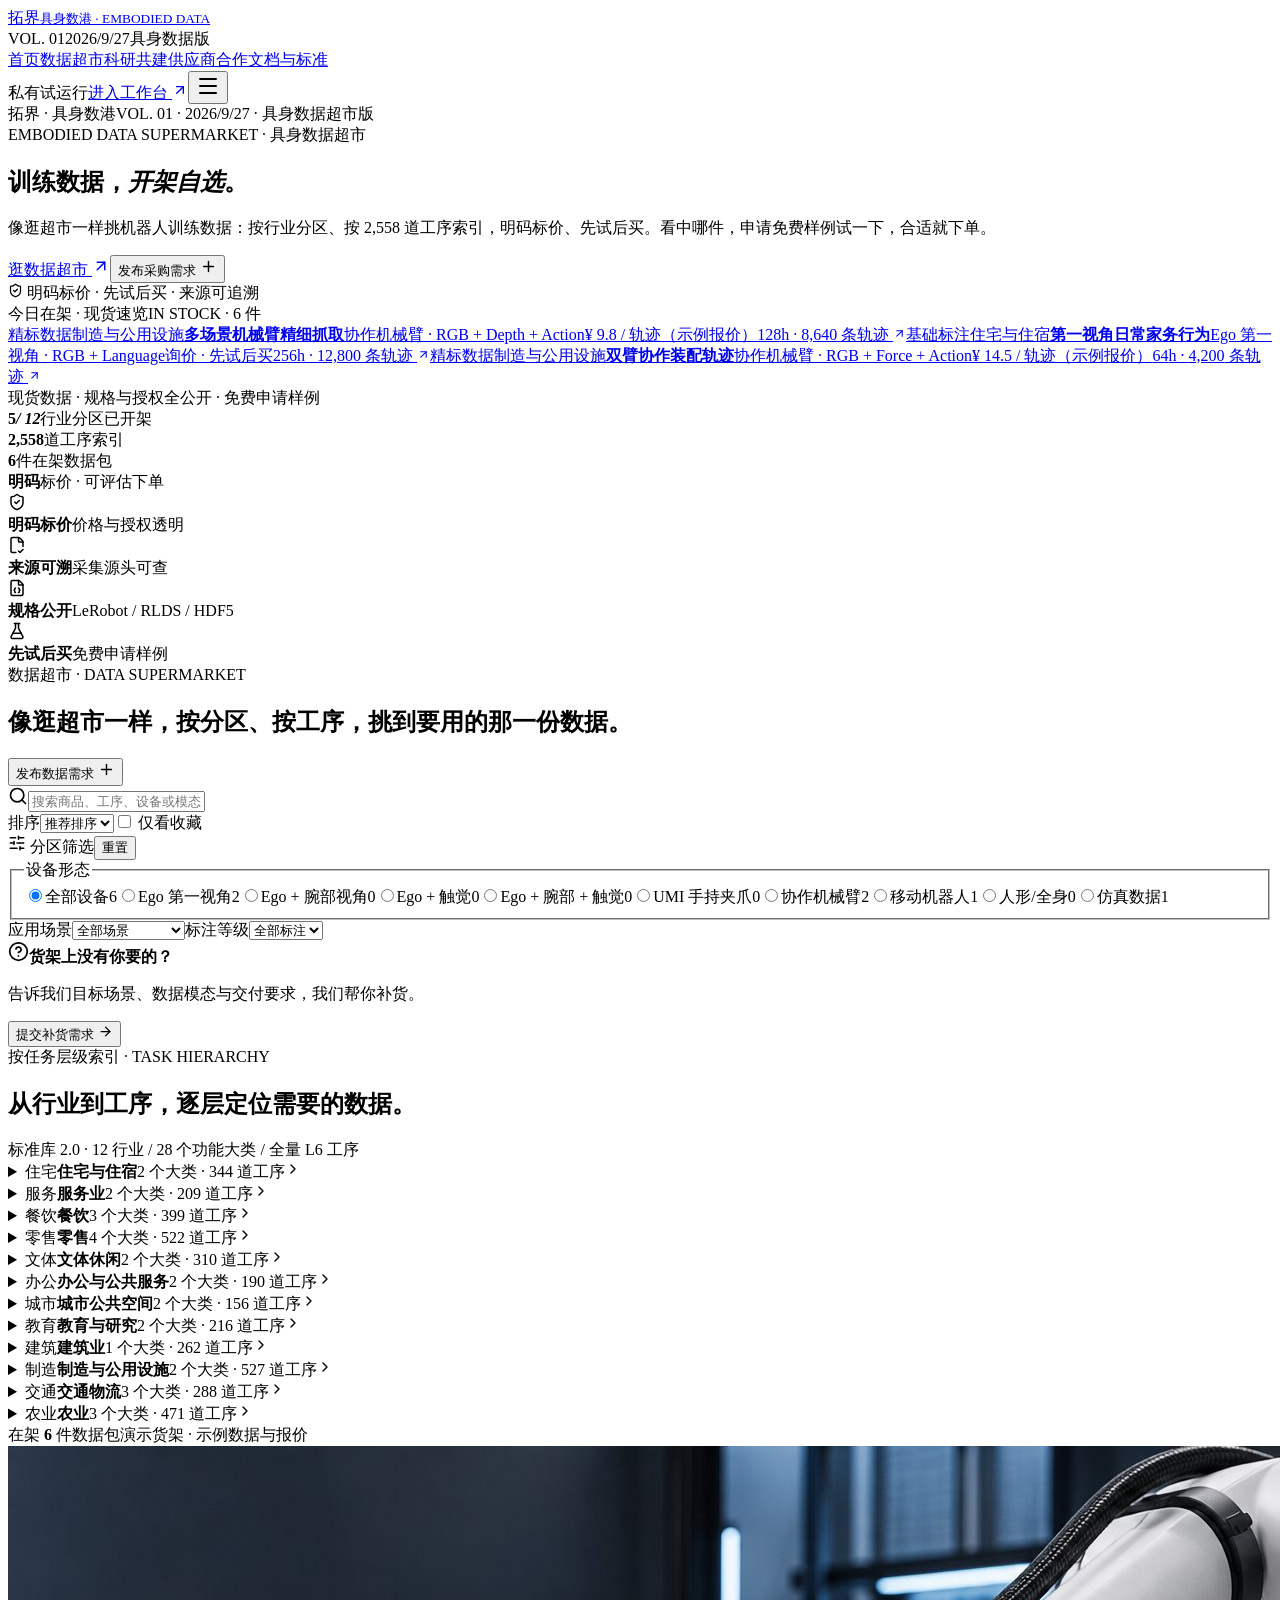
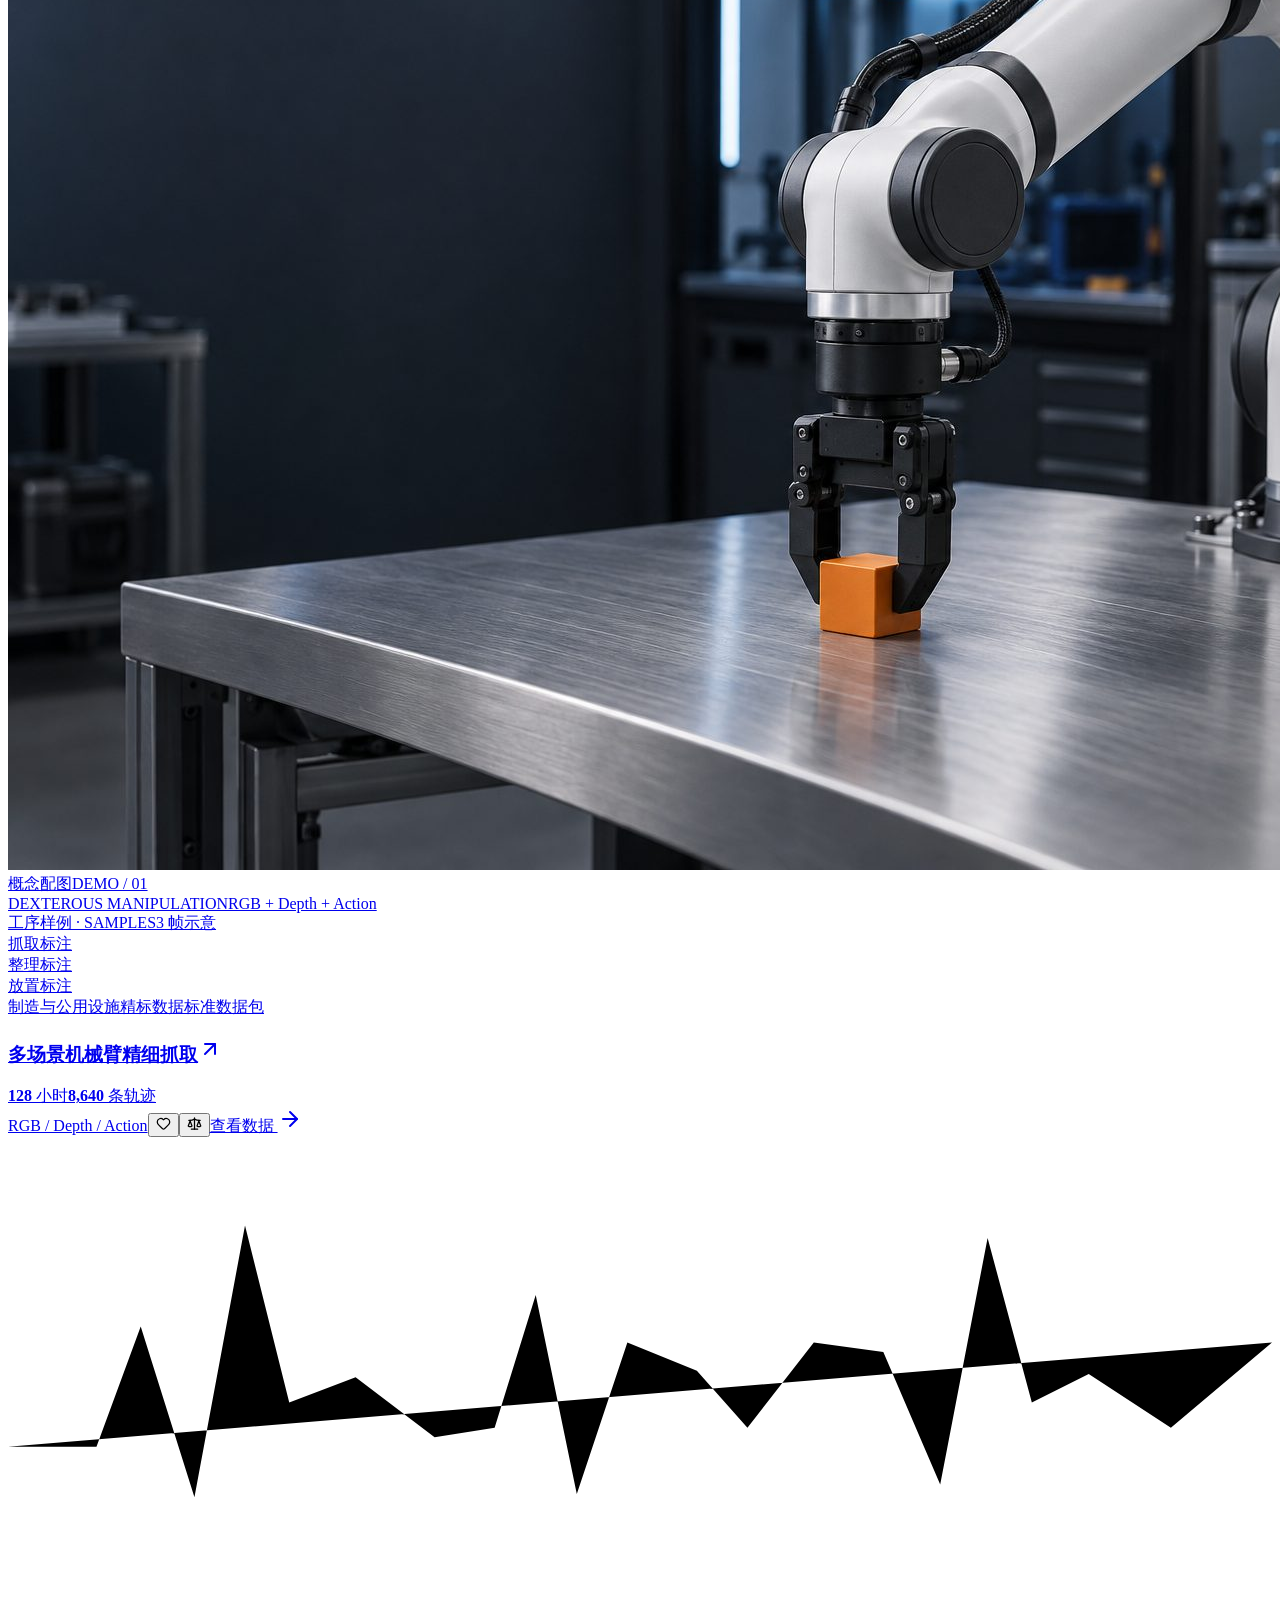
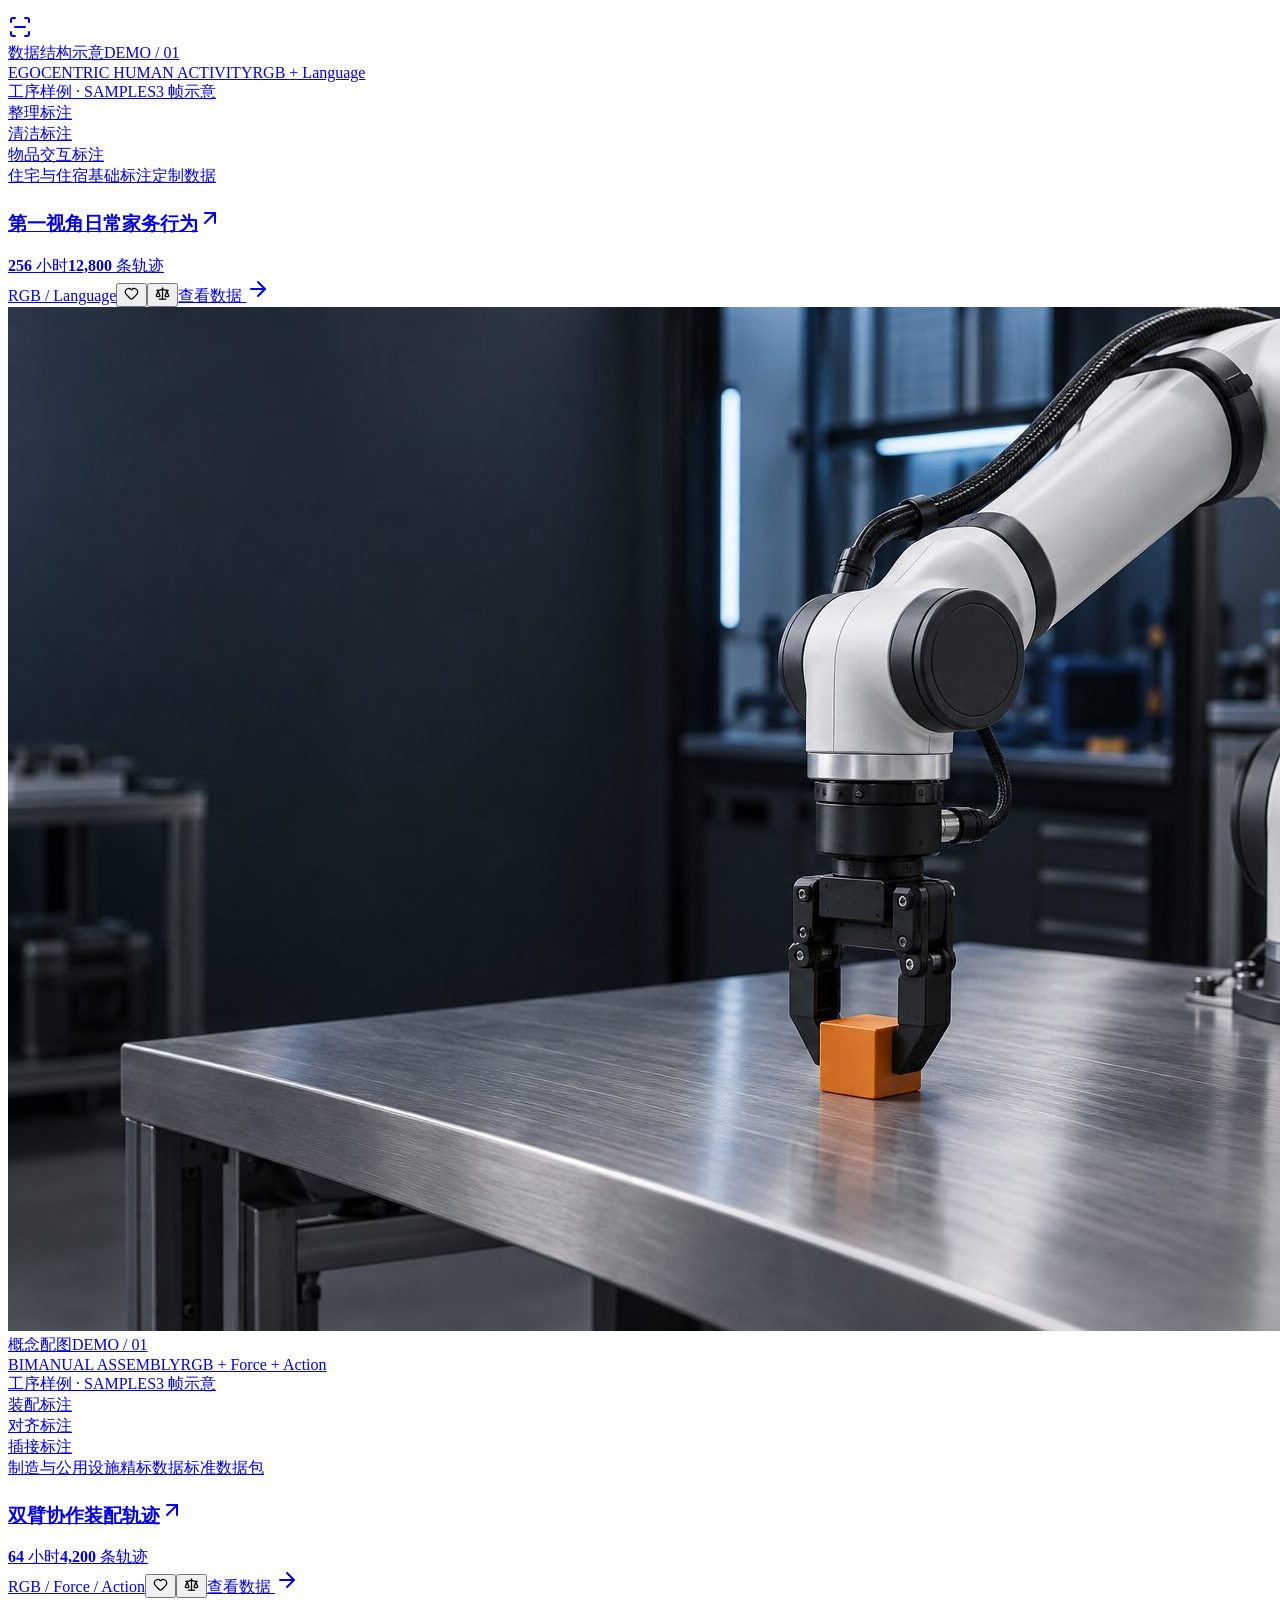
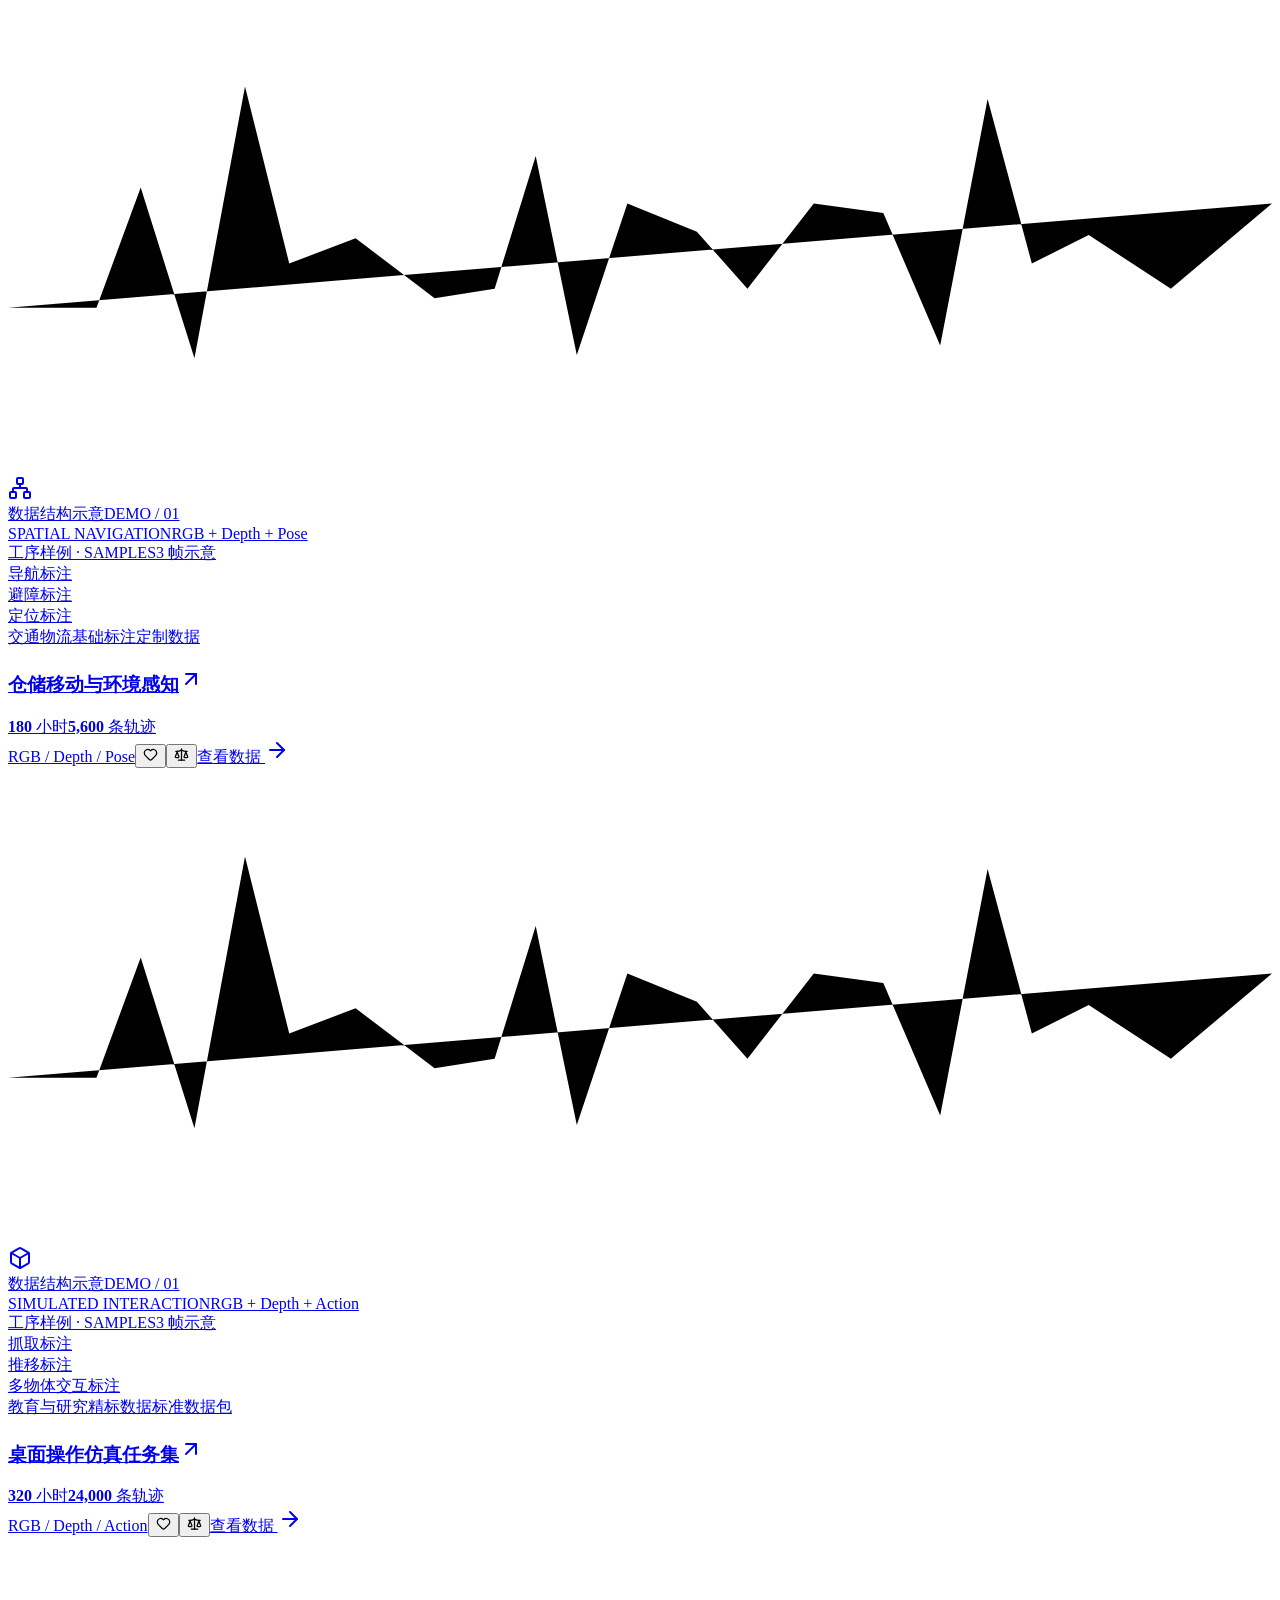
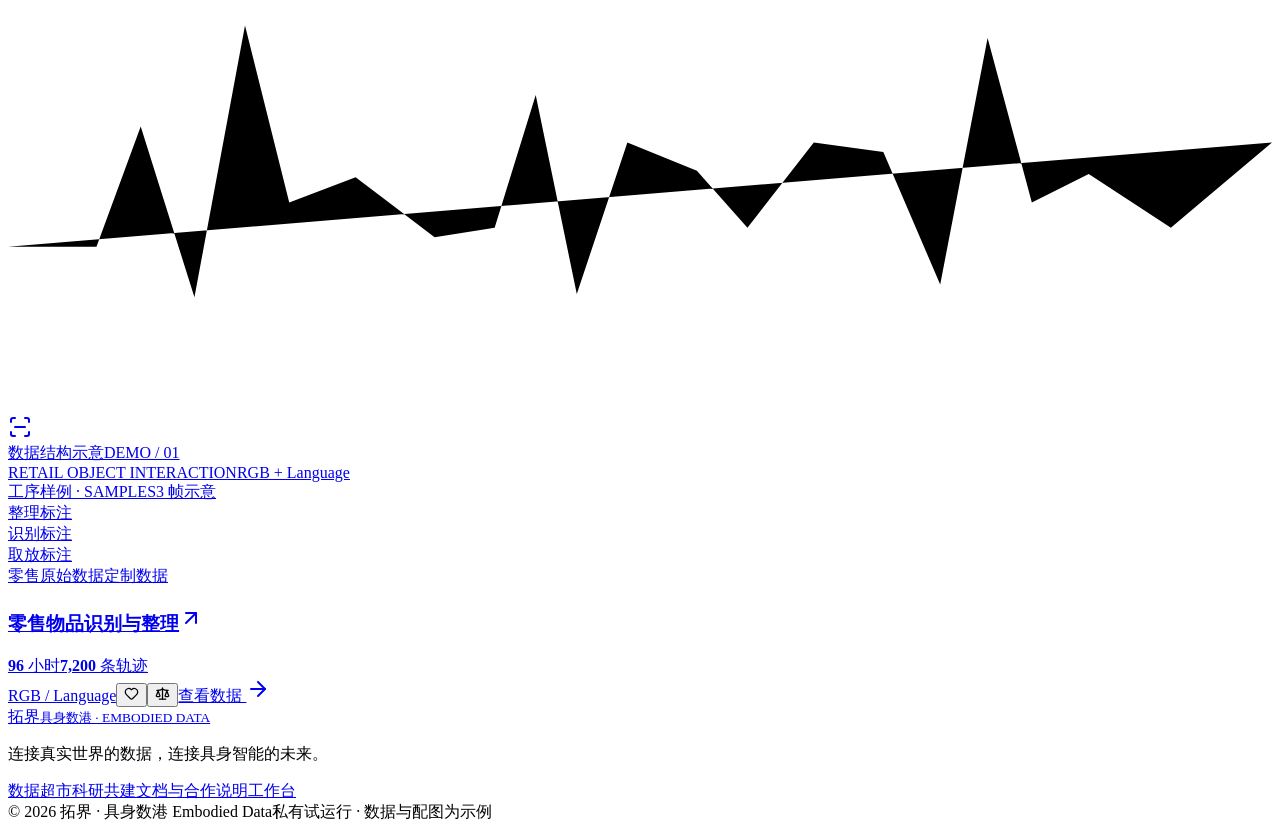
==== commit 942e43be: "data-shelf + supermarket copy: index.html" ====
--- a/index.html
+++ b/index.html
@@ -1,2 +1,2 @@
-<!DOCTYPE html><html lang="zh-CN"><head><meta charSet="utf-8"/><meta name="viewport" content="width=device-width, initial-scale=1"/><link rel="stylesheet" href="_next/static/css/index.D9MR1FY9.css" data-rsc-css-href="_next/static/css/index.D9MR1FY9.css" data-precedence="vite-rsc/importer-resources"/><title>拓界 · 具身数港｜具身智能数据交易与科研共建平台</title><meta name="description" content="拓界（具身数港）是面向具身智能的训练数据平台：数据集按 12 大行业开架、按 2,558 道标准工序索引，规格、样例与授权边界全部公开。样例免费申请、明码数据包可评估下单，并提供科研共建与供应商合作通道。"/><meta name="application-name" content="拓界 · 具身数港"/><meta name="keywords" content="具身智能,机器人训练数据,具身数据交易,数据集,多模态数据,视触觉数据,科研共建,数据授权"/><meta name="robots" content="index, follow"/><meta property="og:title" content="拓界 · 具身数港｜具身智能数据交易与科研共建平台"/><meta property="og:description" content="数据集按 12 大行业开架、按 2,558 道标准工序索引，规格、样例与授权边界全部公开。"/><meta property="og:url" content="https://tuojie-demo.app.workbuddy.host"/><meta property="og:site_name" content="拓界 · 具身数港"/><meta property="og:type" content="website"/><meta property="og:locale" content="zh_CN"/><meta name="twitter:card" content="summary_large_image"/><meta name="twitter:title" content="拓界 · 具身数港｜具身智能数据交易与科研共建平台"/><meta name="twitter:description" content="数据集按 12 大行业开架、按 2,558 道标准工序索引，规格、样例与授权边界全部公开。"/><meta name="codex-preview" content="development"/><noscript></noscript><script type="application/ld+json">{"@context":"https://schema.org","@type":"Organization","name":"拓界 · 具身数港","alternateName":"具身数港 Embodied Data","description":"面向具身智能的训练数据平台：数据集按 12 大行业开架、按 2,558 道标准工序索引，规格、样例与授权边界全部公开。","url":"https://tuojie-demo.app.workbuddy.host"}</script>
-</head><body class="antialiased"><div class="site home-site"><header class="header"><div class="header-inner"><a href="index.html" class="brand" aria-label="拓界首页"><span class="brand-mark"><i></i><i></i><i></i><i></i></span><span>拓界<small>具身数港 · EMBODIED DATA</small></span></a><div class="press-meta" aria-hidden="true"><span>VOL. 01</span><span>2026/9/26</span><span>具身数据版</span></div><nav class="nav" aria-label="主导航"><a href="index.html" class="active">首页</a><a href="index.html#market" class="">数据市场</a><a href="research.html" class="">科研共建</a><a href="suppliers.html" class="">供应商合作</a><a href="standards.html" class="">文档与标准</a></nav><div class="header-actions"><span class="pilot-label">私有试运行</span><a href="workspace.html" class="workspace-link">进入工作台 <svg xmlns="http://www.w3.org/2000/svg" width="16" height="16" viewBox="0 0 24 24" fill="none" stroke="currentColor" stroke-width="2" stroke-linecap="round" stroke-linejoin="round" class="lucide lucide-arrow-up-right" aria-hidden="true"><path d="M7 7h10v10"></path><path d="M7 17 17 7"></path></svg></a><button data-slot="button" data-variant="ghost" data-size="icon" class="inline-flex shrink-0 items-center justify-center gap-2 rounded-md text-sm font-medium whitespace-nowrap transition-all outline-none focus-visible:border-ring focus-visible:ring-[3px] focus-visible:ring-ring/50 disabled:pointer-events-none disabled:opacity-50 aria-invalid:border-destructive aria-invalid:ring-destructive/20 dark:aria-invalid:ring-destructive/40 [&amp;_svg]:pointer-events-none [&amp;_svg]:shrink-0 [&amp;_svg:not([class*=&#x27;size-&#x27;])]:size-4 hover:bg-accent hover:text-accent-foreground dark:hover:bg-accent/50 size-9 mobile-menu" aria-label="打开菜单"><svg xmlns="http://www.w3.org/2000/svg" width="24" height="24" viewBox="0 0 24 24" fill="none" stroke="currentColor" stroke-width="2" stroke-linecap="round" stroke-linejoin="round" class="lucide lucide-menu" aria-hidden="true"><path d="M4 5h16"></path><path d="M4 12h16"></path><path d="M4 19h16"></path></svg></button></div></div></header><main id="main-content"><section class="home-hero"><div class="home-hero-inner"><header class="home-hero-masthead"><span class="hero-masthead-name">拓界 · 具身数港</span><span class="hero-masthead-line" aria-hidden="true"></span><span class="hero-masthead-edition">VOL. 01 · <!-- -->2026/9/26<!-- --> · 具身数据版</span></header><div class="home-hero-body"><div class="home-hero-copy"><div class="hero-kicker">EMBODIED DATA · 具身智能数据平台</div><h1 class="home-hero-title">让机器人，<em>看见</em>世界。</h1><p class="home-hero-sub">面向具身智能的训练数据平台：数据集按 12 大行业开架、按 2,558 道标准工序索引，规格、样例与授权边界全部公开，看中即可申请样例、询价采购。</p><div class="home-hero-actions"><a href="index.html#market" class="action dark">进入数据超市 <svg xmlns="http://www.w3.org/2000/svg" width="18" height="18" viewBox="0 0 24 24" fill="none" stroke="currentColor" stroke-width="2" stroke-linecap="round" stroke-linejoin="round" class="lucide lucide-arrow-up-right" aria-hidden="true"><path d="M7 7h10v10"></path><path d="M7 17 17 7"></path></svg></a><button data-slot="button" data-variant="default" data-size="default" class="inline-flex shrink-0 items-center justify-center gap-2 rounded-md text-sm font-medium whitespace-nowrap transition-all outline-none focus-visible:border-ring focus-visible:ring-[3px] focus-visible:ring-ring/50 disabled:pointer-events-none disabled:opacity-50 aria-invalid:border-destructive aria-invalid:ring-destructive/20 dark:aria-invalid:ring-destructive/40 [&amp;_svg]:pointer-events-none [&amp;_svg]:shrink-0 [&amp;_svg:not([class*=&#x27;size-&#x27;])]:size-4 bg-primary text-primary-foreground hover:bg-primary/90 h-9 px-4 py-2 has-[&gt;svg]:px-3 action outline-dark">发布采购需求 <svg xmlns="http://www.w3.org/2000/svg" width="17" height="17" viewBox="0 0 24 24" fill="none" stroke="currentColor" stroke-width="2" stroke-linecap="round" stroke-linejoin="round" class="lucide lucide-plus" aria-hidden="true"><path d="M5 12h14"></path><path d="M12 5v14"></path></svg></button></div><div class="home-hero-note"><svg xmlns="http://www.w3.org/2000/svg" width="15" height="15" viewBox="0 0 24 24" fill="none" stroke="currentColor" stroke-width="2" stroke-linecap="round" stroke-linejoin="round" class="lucide lucide-shield-check" aria-hidden="true"><path d="M20 13c0 5-3.5 7.5-7.66 8.95a1 1 0 0 1-.67-.01C7.5 20.5 4 18 4 13V6a1 1 0 0 1 1-1c2 0 4.5-1.2 6.24-2.72a1.17 1.17 0 0 1 1.52 0C14.51 3.81 17 5 19 5a1 1 0 0 1 1 1z"></path><path d="m9 12 2 2 4-4"></path></svg> 样例免费申请 · 授权边界公开 · 明码数据包可评估下单</div></div><figure class="home-hero-visual"><img src="robotics-lab.jpg" alt="机器人数据采集概念场景"/><figcaption><span>FIG. 01</span><span>概念配图 · DEMO</span></figcaption></figure></div></div></section><div class="home-impact"><div class="home-impact-item"><b>5<i>/ 12</i></b><span>行业货架已开架</span></div><div class="home-impact-item"><b>2,558</b><span>道标准工序索引</span></div><div class="home-impact-item"><b>6</b><span>在架数据集</span></div><div class="home-impact-item"><b>明码</b><span>可评估授权</span></div></div><div class="home-trust"><div class="home-trust-item"><svg xmlns="http://www.w3.org/2000/svg" width="18" height="18" viewBox="0 0 24 24" fill="none" stroke="currentColor" stroke-width="2" stroke-linecap="round" stroke-linejoin="round" class="lucide lucide-shield-check" aria-hidden="true"><path d="M20 13c0 5-3.5 7.5-7.66 8.95a1 1 0 0 1-.67-.01C7.5 20.5 4 18 4 13V6a1 1 0 0 1 1-1c2 0 4.5-1.2 6.24-2.72a1.17 1.17 0 0 1 1.52 0C14.51 3.81 17 5 19 5a1 1 0 0 1 1 1z"></path><path d="m9 12 2 2 4-4"></path></svg><div><strong>质量分级</strong><span>统一质检标准</span></div></div><div class="home-trust-item"><svg xmlns="http://www.w3.org/2000/svg" width="18" height="18" viewBox="0 0 24 24" fill="none" stroke="currentColor" stroke-width="2" stroke-linecap="round" stroke-linejoin="round" class="lucide lucide-file-check-corner" aria-hidden="true"><path d="M10.5 22H6a2 2 0 0 1-2-2V4a2 2 0 0 1 2-2h8a2.4 2.4 0 0 1 1.706.706l3.588 3.588A2.4 2.4 0 0 1 20 8v6"></path><path d="M14 2v5a1 1 0 0 0 1 1h5"></path><path d="m14 20 2 2 4-4"></path></svg><div><strong>授权合规</strong><span>来源可追溯</span></div></div><div class="home-trust-item"><svg xmlns="http://www.w3.org/2000/svg" width="18" height="18" viewBox="0 0 24 24" fill="none" stroke="currentColor" stroke-width="2" stroke-linecap="round" stroke-linejoin="round" class="lucide lucide-file-braces" aria-hidden="true"><path d="M6 22a2 2 0 0 1-2-2V4a2 2 0 0 1 2-2h8a2.4 2.4 0 0 1 1.704.706l3.588 3.588A2.4 2.4 0 0 1 20 8v12a2 2 0 0 1-2 2z"></path><path d="M14 2v5a1 1 0 0 0 1 1h5"></path><path d="M10 12a1 1 0 0 0-1 1v1a1 1 0 0 1-1 1 1 1 0 0 1 1 1v1a1 1 0 0 0 1 1"></path><path d="M14 18a1 1 0 0 0 1-1v-1a1 1 0 0 1 1-1 1 1 0 0 1-1-1v-1a1 1 0 0 0-1-1"></path></svg><div><strong>格式标准</strong><span>LeRobot / RLDS / HDF5</span></div></div><div class="home-trust-item"><svg xmlns="http://www.w3.org/2000/svg" width="18" height="18" viewBox="0 0 24 24" fill="none" stroke="currentColor" stroke-width="2" stroke-linecap="round" stroke-linejoin="round" class="lucide lucide-flask-conical" aria-hidden="true"><path d="M14 2v6a2 2 0 0 0 .245.96l5.51 10.08A2 2 0 0 1 18 22H6a2 2 0 0 1-1.755-2.96l5.51-10.08A2 2 0 0 0 10 8V2"></path><path d="M6.453 15h11.094"></path><path d="M8.5 2h7"></path></svg><div><strong>样例先行</strong><span>免费申请验证</span></div></div></div><section id="market" class="section home-market"><div class="market-heading"><div><span class="section-label">数据市场 · DATA MARKET</span><h2>按场景、模态与工序，找到适合下一次突破的数据。</h2></div><button data-slot="button" data-variant="default" data-size="default" class="inline-flex shrink-0 items-center justify-center gap-2 rounded-md text-sm font-medium whitespace-nowrap transition-all outline-none focus-visible:border-ring focus-visible:ring-[3px] focus-visible:ring-ring/50 disabled:pointer-events-none disabled:opacity-50 aria-invalid:border-destructive aria-invalid:ring-destructive/20 dark:aria-invalid:ring-destructive/40 [&amp;_svg]:pointer-events-none [&amp;_svg]:shrink-0 [&amp;_svg:not([class*=&#x27;size-&#x27;])]:size-4 bg-primary text-primary-foreground hover:bg-primary/90 h-9 px-4 py-2 has-[&gt;svg]:px-3 action dark">发布数据需求 <svg xmlns="http://www.w3.org/2000/svg" width="17" height="17" viewBox="0 0 24 24" fill="none" stroke="currentColor" stroke-width="2" stroke-linecap="round" stroke-linejoin="round" class="lucide lucide-plus" aria-hidden="true"><path d="M5 12h14"></path><path d="M12 5v14"></path></svg></button></div><div class="market-toolbar"><div class="search-box"><svg xmlns="http://www.w3.org/2000/svg" width="20" height="20" viewBox="0 0 24 24" fill="none" stroke="currentColor" stroke-width="2" stroke-linecap="round" stroke-linejoin="round" class="lucide lucide-search" aria-hidden="true"><path d="m21 21-4.34-4.34"></path><circle cx="11" cy="11" r="8"></circle></svg><input data-slot="input" class="h-9 w-full min-w-0 rounded-md border border-input bg-transparent px-3 py-1 text-base shadow-xs transition-[color,box-shadow] outline-none selection:bg-primary selection:text-primary-foreground file:inline-flex file:h-7 file:border-0 file:bg-transparent file:text-sm file:font-medium file:text-foreground placeholder:text-muted-foreground disabled:pointer-events-none disabled:cursor-not-allowed disabled:opacity-50 md:text-sm dark:bg-input/30 focus-visible:border-ring focus-visible:ring-[3px] focus-visible:ring-ring/50 aria-invalid:border-destructive aria-invalid:ring-destructive/20 dark:aria-invalid:ring-destructive/40" placeholder="搜索数据集、任务、设备或模态" aria-label="搜索数据集" value=""/></div><label class="sort-label">排序<select><option value="recommended" selected="">推荐排序</option><option value="hours">时长最多</option><option value="episodes">轨迹最多</option></select></label><label class="fav-filter"><input type="checkbox"/> 仅看收藏</label></div><div class="market-layout"><aside class="filters"><div class="filter-title"><svg xmlns="http://www.w3.org/2000/svg" width="18" height="18" viewBox="0 0 24 24" fill="none" stroke="currentColor" stroke-width="2" stroke-linecap="round" stroke-linejoin="round" class="lucide lucide-sliders-horizontal" aria-hidden="true"><path d="M10 5H3"></path><path d="M12 19H3"></path><path d="M14 3v4"></path><path d="M16 17v4"></path><path d="M21 12h-9"></path><path d="M21 19h-5"></path><path d="M21 5h-7"></path><path d="M8 10v4"></path><path d="M8 12H3"></path></svg> 筛选数据<button>重置</button></div><fieldset><legend>设备形态</legend><label class="checked"><input type="radio" name="deviceForm" checked=""/>全部设备<span>6</span></label><label class=""><input type="radio" name="deviceForm"/>Ego 第一视角<span>2</span></label><label class=""><input type="radio" name="deviceForm"/>Ego + 腕部视角<span>0</span></label><label class=""><input type="radio" name="deviceForm"/>Ego + 触觉<span>0</span></label><label class=""><input type="radio" name="deviceForm"/>Ego + 腕部 + 触觉<span>0</span></label><label class=""><input type="radio" name="deviceForm"/>UMI 手持夹爪<span>0</span></label><label class=""><input type="radio" name="deviceForm"/>协作机械臂<span>2</span></label><label class=""><input type="radio" name="deviceForm"/>移动机器人<span>1</span></label><label class=""><input type="radio" name="deviceForm"/>人形/全身<span>0</span></label><label class=""><input type="radio" name="deviceForm"/>仿真数据<span>1</span></label></fieldset><label class="filter-select">应用场景<select><option selected="">全部场景</option><option>住宅与住宿</option><option>服务业</option><option>餐饮</option><option>零售</option><option>文体休闲</option><option>办公与公共服务</option><option>城市公共空间</option><option>教育与研究</option><option>建筑业</option><option>制造与公用设施</option><option>交通物流</option><option>农业</option></select></label><label class="filter-select">标注等级<select><option selected="">全部标注</option><option>精标数据</option><option>基础标注</option><option>原始数据</option></select></label><div class="filter-help"><svg xmlns="http://www.w3.org/2000/svg" width="21" height="21" viewBox="0 0 24 24" fill="none" stroke="currentColor" stroke-width="2" stroke-linecap="round" stroke-linejoin="round" class="lucide lucide-circle-question-mark" aria-hidden="true"><circle cx="12" cy="12" r="10"></circle><path d="M9.09 9a3 3 0 0 1 5.83 1c0 2-3 3-3 3"></path><path d="M12 17h.01"></path></svg><strong>没有找到合适的数据？</strong><p>告诉我们目标场景、数据模态与交付要求。</p><button>提交定制需求 <svg xmlns="http://www.w3.org/2000/svg" width="15" height="15" viewBox="0 0 24 24" fill="none" stroke="currentColor" stroke-width="2" stroke-linecap="round" stroke-linejoin="round" class="lucide lucide-arrow-right" aria-hidden="true"><path d="M5 12h14"></path><path d="m12 5 7 7-7 7"></path></svg></button></div></aside><div class="market-results"><section class="section task-hierarchy-section"><div class="section-heading"><div><div class="section-label">按任务层级索引 · TASK HIERARCHY</div><h2>从行业到工序，逐层定位需要的数据。</h2></div><span class="sample-label">标准库 2.0 · 12 行业 / <!-- -->28<!-- --> 个功能大类 / 全量 L6 工序</span></div><div class="th-tree"><details class="th-industry"><summary><span class="th-i-no">住宅</span><strong>住宅与住宿</strong><span class="th-i-meta">2<!-- --> 个大类 · <!-- -->344<!-- --> 道工序</span><span class="th-i-icon"><svg xmlns="http://www.w3.org/2000/svg" width="16" height="16" viewBox="0 0 24 24" fill="none" stroke="currentColor" stroke-width="2" stroke-linecap="round" stroke-linejoin="round" class="lucide lucide-chevron-right" aria-hidden="true"><path d="m9 18 6-6-6-6"></path></svg></span></summary><div class="th-groups"><details class="th-group"><summary><span>住宅</span><span class="th-g-count">151<!-- --> 道</span><span class="th-i-icon"><svg xmlns="http://www.w3.org/2000/svg" width="14" height="14" viewBox="0 0 24 24" fill="none" stroke="currentColor" stroke-width="2" stroke-linecap="round" stroke-linejoin="round" class="lucide lucide-chevron-right" aria-hidden="true"><path d="m9 18 6-6-6-6"></path></svg></span></summary><div class="th-chips"><button type="button" class="th-chip live" title="点击用「清洁」搜索在架数据"><span>清洁鞋柜</span></button><button type="button" class="th-chip live" title="点击用「清洁」搜索在架数据"><span>清洁换鞋凳</span></button><span class="th-chip"><span>洗地垫/脚垫</span></span><span class="th-chip"><span>摆鞋</span></span><span class="th-chip"><span>雨具归位</span></span><span class="th-chip"><span>钥匙杂物归位</span></span><button type="button" class="th-chip live" title="点击用「清洁」搜索在架数据"><span>地面清洁</span></button><button type="button" class="th-chip live" title="点击用「清洁」搜索在架数据"><span>清洁茶几电视柜</span></button><button type="button" class="th-chip live" title="点击用「清洁」搜索在架数据"><span>清洁电视/屏幕</span></button><span class="th-chip"><span>拆洗窗帘</span></span><span class="th-chip"><span>客厅物品归位</span></span><span class="th-chip"><span>摆装饰品</span></span><span class="th-chip"><span>木地板打蜡</span></span><span class="th-chip"><span>石材地面打磨</span></span><span class="th-chip"><span>地毯吸尘</span></span><span class="th-chip"><span>地毯除渍清洗</span></span><span class="th-chip"><span>家具上蜡</span></span><button type="button" class="th-chip live" title="点击用「清洁」搜索在架数据"><span>清洁布艺沙发</span></button><button type="button" class="th-chip live" title="点击用「清洁」搜索在架数据"><span>皮沙发清洁保养</span></button><button type="button" class="th-chip live" title="点击用「清洁」搜索在架数据"><span>清洁餐桌椅</span></button><button type="button" class="th-chip live" title="点击用「清洁」搜索在架数据"><span>清洁酒柜/餐边柜</span></button><span class="th-chip"><span>餐具消毒</span></span><span class="th-chip"><span>餐具归位</span></span><button type="button" class="th-chip live" title="点击用「整理」搜索在架数据"><span>整理餐桌物品</span></button><button type="button" class="th-chip live" title="点击用「整理」搜索在架数据"><span>整理餐边柜物品</span></button><span class="th-chip"><span>烹饪</span></span><span class="th-chip"><span>洗菜备菜</span></span><span class="th-chip"><span>洗油烟机</span></span><button type="button" class="th-chip live" title="点击用「清洁」搜索在架数据"><span>清洁灶台</span></button><span class="th-chip"><span>燃气灶除垢</span></span><button type="button" class="th-chip live" title="点击用「清洁」搜索在架数据"><span>清洁操作台面</span></button><span class="th-chip"><span>刷水槽</span></span><span class="th-chip"><span>水龙头除垢</span></span><button type="button" class="th-chip live" title="点击用「清洁」搜索在架数据"><span>清洁橱柜</span></button><button type="button" class="th-chip live" title="点击用「清洁」搜索在架数据"><span>清洁冰箱/除霜</span></button><button type="button" class="th-chip live" title="点击用「清洁」搜索在架数据"><span>清洁微波炉烤箱</span></button><span class="th-chip"><span>厨具餐具消毒</span></span><span class="th-chip"><span>调料归位</span></span><button type="button" class="th-chip live" title="点击用「整理」搜索在架数据"><span>整理冰箱食品</span></button><span class="th-chip"><span>厨具餐具归位</span></span><span class="th-chip"><span>床垫除螨</span></span><button type="button" class="th-chip live" title="点击用「清洁」搜索在架数据"><span>清洁衣柜</span></button><button type="button" class="th-chip live" title="点击用「清洁」搜索在架数据"><span>清洁床头柜</span></button><button type="button" class="th-chip live" title="点击用「整理」搜索在架数据"><span>整理收纳衣物</span></button><button type="button" class="th-chip live" title="点击用「整理」搜索在架数据"><span>整理衣柜</span></button><span class="th-chip"><span>床品归位</span></span><span class="th-chip"><span>床头物品归位</span></span><span class="th-chip"><span>刷马桶</span></span><span class="th-chip"><span>马桶消毒</span></span><button type="button" class="th-chip live" title="点击用「清洁」搜索在架数据"><span>清洁洗手台</span></button><span class="th-chip"><span>刷淋浴间</span></span><span class="th-chip"><span>刷浴缸消毒</span></span><span class="th-chip"><span>花洒除垢</span></span><span class="th-chip"><span>瓷砖缝除霉</span></span><span class="th-chip"><span>卫生间消毒</span></span><span class="th-chip"><span>补充洗手间用品</span></span><button type="button" class="th-chip live" title="点击用「清洁」搜索在架数据"><span>收纳清洁用品</span></button><button type="button" class="th-chip live" title="点击用「清洁」搜索在架数据"><span>清洁晾衣架</span></button><button type="button" class="th-chip live" title="点击用「清洁」搜索在架数据"><span>清洁储物柜</span></button><span class="th-chip"><span>收晾晒衣物</span></span><button type="button" class="th-chip live" title="点击用「整理」搜索在架数据"><span>整理阳台杂物</span></button><span class="th-chip"><span>洗地垫</span></span><span class="th-chip"><span>擦栏杆</span></span><span class="th-chip"><span>疏通地漏</span></span><span class="th-chip"><span>绿植养护</span></span><button type="button" class="th-chip live" title="点击用「清洁」搜索在架数据"><span>清洁书桌</span></button><button type="button" class="th-chip live" title="点击用「清洁」搜索在架数据"><span>清洁书柜/书架</span></button><button type="button" class="th-chip live" title="点击用「整理」搜索在架数据"><span>整理归档文件</span></button><button type="button" class="th-chip live" title="点击用「整理」搜索在架数据"><span>整理书架</span></button><button type="button" class="th-chip live" title="点击用「整理」搜索在架数据"><span>整理桌面物品</span></button><span class="th-chip"><span>物品归位</span></span><button type="button" class="th-chip live" title="点击用「清洁」搜索在架数据"><span>清洁储物架</span></button><button type="button" class="th-chip live" title="点击用「整理」搜索在架数据"><span>整理收纳箱</span></button><span class="th-chip"><span>物品分类摆放</span></span><span class="th-chip"><span>除湿防潮</span></span><span class="th-chip"><span>除虫防霉</span></span><button type="button" class="th-chip live" title="点击用「整理」搜索在架数据"><span>整理工具</span></button><span class="th-chip"><span>清点物品</span></span><span class="th-chip"><span>洗洗衣机内筒</span></span><span class="th-chip"><span>清烘干机滤网</span></span><span class="th-chip"><span>晾晒衣物</span></span><span class="th-chip"><span>收叠衣物</span></span><span class="th-chip"><span>熨烫衣物</span></span><button type="button" class="th-chip live" title="点击用「整理」搜索在架数据"><span>整理洗涤用品</span></button><span class="th-chip"><span>杂物归位</span></span><span class="th-chip"><span>扫落叶</span></span><span class="th-chip"><span>修剪草坪</span></span><span class="th-chip"><span>浇花</span></span><span class="th-chip"><span>清花坛</span></span><button type="button" class="th-chip live" title="点击用「清洁」搜索在架数据"><span>清洁户外家具</span></button><span class="th-chip"><span>洗遮阳棚/遮阳伞</span></span><span class="th-chip"><span>园艺工具归位</span></span><button type="button" class="th-chip live" title="点击用「整理」搜索在架数据"><span>整理花盆</span></button><span class="th-chip"><span>拔杂草</span></span><span class="th-chip"><span>除地面油污</span></span><button type="button" class="th-chip live" title="点击用「清洁」搜索在架数据"><span>清洁车库门</span></button><button type="button" class="th-chip live" title="点击用「清洁」搜索在架数据"><span>清洁工具架</span></button><span class="th-chip"><span>工具归位</span></span><button type="button" class="th-chip live" title="点击用「整理」搜索在架数据"><span>整理随车物品</span></button><span class="th-chip"><span>擦车窗</span></span><span class="th-chip"><span>浇水</span></span><span class="th-chip"><span>修剪灌木</span></span><span class="th-chip"><span>除草</span></span><span class="th-chip"><span>施肥</span></span><span class="th-chip"><span>松土</span></span><span class="th-chip"><span>清落叶</span></span><span class="th-chip"><span>修剪花枝</span></span><button type="button" class="th-chip live" title="点击用「清洁」搜索在架数据"><span>清洁花盆</span></button><button type="button" class="th-chip live" title="点击用「整理」搜索在架数据"><span>整理园艺工具</span></button><button type="button" class="th-chip live" title="点击用「整理」搜索在架数据"><span>整理线缆</span></button><button type="button" class="th-chip live" title="点击用「清洁」搜索在架数据"><span>清洁投影幕布</span></button><span class="th-chip"><span>擦拭音响设备</span></span><button type="button" class="th-chip live" title="点击用「清洁」搜索在架数据"><span>清洁沙发</span></button><button type="button" class="th-chip live" title="点击用「清洁」搜索在架数据"><span>清洁遥控器</span></button><span class="th-chip"><span>地面吸尘</span></span><button type="button" class="th-chip live" title="点击用「整理」搜索在架数据"><span>整理碟片</span></button><span class="th-chip"><span>健身器械消毒</span></span><button type="button" class="th-chip live" title="点击用「清洁」搜索在架数据"><span>清洁瑜伽垫</span></button><span class="th-chip"><span>换毛巾浴巾</span></span><button type="button" class="th-chip live" title="点击用「清洁」搜索在架数据"><span>清洁更衣室</span></button><span class="th-chip"><span>器械归位</span></span><span class="th-chip"><span>小件器材归位</span></span><button type="button" class="th-chip live" title="点击用「整理」搜索在架数据"><span>整理储物柜物品</span></button><span class="th-chip"><span>擦拭酒架</span></span><span class="th-chip"><span>酒瓶除尘</span></span><span class="th-chip"><span>维护温湿度设备</span></span><button type="button" class="th-chip live" title="点击用「整理」搜索在架数据"><span>整理酒类</span></button><button type="button" class="th-chip live" title="点击用「清洁」搜索在架数据"><span>清洁品酒台</span></button><span class="th-chip"><span>擦酒杯</span></span><span class="th-chip"><span>检测泳池水质</span></span><span class="th-chip"><span>刷泳池池壁</span></span><span class="th-chip"><span>吸泳池池底</span></span><span class="th-chip"><span>洗泳池过滤设备</span></span><span class="th-chip"><span>泳具归位</span></span><span class="th-chip"><span>摆躺椅毛巾</span></span><span class="th-chip"><span>收晾晒物品</span></span><span class="th-chip"><span>疏通排水沟</span></span><button type="button" class="th-chip live" title="点击用「清洁」搜索在架数据"><span>清洁露台地面</span></button><span class="th-chip"><span>擦桌椅</span></span><span class="th-chip"><span>擦案几</span></span><button type="button" class="th-chip live" title="点击用「清洁」搜索在架数据"><span>清洁灯具</span></button><span class="th-chip"><span>擦门窗</span></span><button type="button" class="th-chip live" title="点击用「整理」搜索在架数据"><span>整理杂物</span></button><span class="th-chip"><span>归位桌椅</span></span><span class="th-chip"><span>擦相框摆件</span></span><span class="th-chip"><span>分类存放</span></span><span class="th-chip"><span>除虫</span></span><span class="th-chip"><span>清排水口</span></span><button type="button" class="th-chip live" title="点击用「清洁」搜索在架数据"><span>清洁栏杆</span></button><span class="th-chip"><span>收晾晒物</span></span><span class="th-chip"><span>疏通排水管</span></span></div><div class="th-samples"><span class="th-samples-label">样例</span><button type="button" class="th-sample" title="用「清洁」搜索在架数据"><span class="th-sample-frame" aria-hidden="true"><span class="th-sample-bbox" style="left:15%;top:18%;width:44%;height:42%"></span></span><span class="th-sample-name">清洁鞋柜</span></button><button type="button" class="th-sample" title="用「清洁」搜索在架数据"><span class="th-sample-frame" aria-hidden="true"><span class="th-sample-bbox" style="left:28%;top:16%;width:42%;height:48%"></span></span><span class="th-sample-name">清洁换鞋凳</span></button><button type="button" class="th-sample" title="用「清洁」搜索在架数据"><span class="th-sample-frame" aria-hidden="true"><span class="th-sample-bbox" style="left:18%;top:30%;width:50%;height:36%"></span></span><span class="th-sample-name">地面清洁</span></button></div></details><details class="th-group"><summary><span>住宿场所</span><span class="th-g-count">193<!-- --> 道</span><span class="th-i-icon"><svg xmlns="http://www.w3.org/2000/svg" width="14" height="14" viewBox="0 0 24 24" fill="none" stroke="currentColor" stroke-width="2" stroke-linecap="round" stroke-linejoin="round" class="lucide lucide-chevron-right" aria-hidden="true"><path d="m9 18 6-6-6-6"></path></svg></span></summary><div class="th-chips"><span class="th-chip"><span>大堂地面打扫/石材保养</span></span><span class="th-chip"><span>地面抛光</span></span><button type="button" class="th-chip live" title="点击用「清洁」搜索在架数据"><span>清洁前台台面</span></button><button type="button" class="th-chip live" title="点击用「清洁」搜索在架数据"><span>清洁大堂沙发</span></button><button type="button" class="th-chip live" title="点击用「清洁」搜索在架数据"><span>清洁大堂玻璃门</span></button><span class="th-chip"><span>浇花养护</span></span><button type="button" class="th-chip live" title="点击用「清洁」搜索在架数据"><span>清洁指示牌/标识</span></button><span class="th-chip"><span>前台物品归位</span></span><button type="button" class="th-chip live" title="点击用「整理」搜索在架数据"><span>整理宣传物料</span></button><button type="button" class="th-chip live" title="点击用「整理」搜索在架数据"><span>整理报刊杂志</span></button><button type="button" class="th-chip live" title="点击用「清洁」搜索在架数据"><span>地面清洁</span></button><span class="th-chip"><span>床垫除螨</span></span><span class="th-chip"><span>客房卫生间消毒</span></span><span class="th-chip"><span>刷马桶</span></span><button type="button" class="th-chip live" title="点击用「清洁」搜索在架数据"><span>清洁洗手台</span></button><span class="th-chip"><span>刷淋浴间</span></span><button type="button" class="th-chip live" title="点击用「清洁」搜索在架数据"><span>清洁客房桌面台面</span></button><button type="button" class="th-chip live" title="点击用「清洁」搜索在架数据"><span>清洁电视/屏幕</span></button><span class="th-chip"><span>补充客房一次性用品</span></span><span class="th-chip"><span>拆洗窗帘</span></span><button type="button" class="th-chip live" title="点击用「整理」搜索在架数据"><span>整理行李架</span></button><button type="button" class="th-chip live" title="点击用「清洁」搜索在架数据"><span>清洁餐厅桌椅</span></button><span class="th-chip"><span>餐厅餐具消毒</span></span><button type="button" class="th-chip live" title="点击用「清洁」搜索在架数据"><span>清洁操作台面</span></button><button type="button" class="th-chip live" title="点击用「清洁」搜索在架数据"><span>清洁餐车</span></button><button type="button" class="th-chip live" title="点击用「清洁」搜索在架数据"><span>清洁酒柜/餐边柜</span></button><span class="th-chip"><span>摆桌椅</span></span><span class="th-chip"><span>摆餐具</span></span><span class="th-chip"><span>调料归位</span></span><button type="button" class="th-chip live" title="点击用「整理」搜索在架数据"><span>整理餐车物品</span></button><span class="th-chip"><span>铺桌布</span></span><span class="th-chip"><span>布置花艺</span></span><button type="button" class="th-chip live" title="点击用「清洁」搜索在架数据"><span>清洁桌椅</span></button><span class="th-chip"><span>撤台清理</span></span><span class="th-chip"><span>餐具清洗消毒</span></span><button type="button" class="th-chip live" title="点击用「整理」搜索在架数据"><span>整理餐车</span></button><button type="button" class="th-chip live" title="点击用「清洁」搜索在架数据"><span>清洁舞台</span></button><button type="button" class="th-chip live" title="点击用「整理」搜索在架数据"><span>整理桌布</span></button><span class="th-chip"><span>健身器械消毒</span></span><button type="button" class="th-chip live" title="点击用「清洁」搜索在架数据"><span>清洁瑜伽垫</span></button><button type="button" class="th-chip live" title="点击用「清洁」搜索在架数据"><span>清洁更衣室</span></button><span class="th-chip"><span>器械归位</span></span><span class="th-chip"><span>小件器材归位</span></span><button type="button" class="th-chip live" title="点击用「整理」搜索在架数据"><span>整理储物柜物品</span></button><span class="th-chip"><span>检测泳池水质</span></span><span class="th-chip"><span>刷泳池池壁</span></span><span class="th-chip"><span>吸泳池池底</span></span><span class="th-chip"><span>洗泳池过滤设备</span></span><span class="th-chip"><span>泳具归位</span></span><span class="th-chip"><span>摆躺椅毛巾</span></span><span class="th-chip"><span>洗洗衣机内筒</span></span><span class="th-chip"><span>清烘干机滤网</span></span><span class="th-chip"><span>洗涤烘干布草</span></span><span class="th-chip"><span>布草分类收纳</span></span><span class="th-chip"><span>布草消毒</span></span><span class="th-chip"><span>衣物分类</span></span><span class="th-chip"><span>叠衣服</span></span><span class="th-chip"><span>洗涤用品归位</span></span><button type="button" class="th-chip live" title="点击用「清洁」搜索在架数据"><span>清洁储物架</span></button><span class="th-chip"><span>布草分类码放</span></span><button type="button" class="th-chip live" title="点击用「整理」搜索在架数据"><span>整理货架物品</span></button><span class="th-chip"><span>盘点布草数量</span></span><button type="button" class="th-chip live" title="点击用「清洁」搜索在架数据"><span>清洁设备表面</span></button><span class="th-chip"><span>除尘</span></span><button type="button" class="th-chip live" title="点击用「整理」搜索在架数据"><span>整理线缆</span></button><span class="th-chip"><span>清洗空调滤网</span></span><button type="button" class="th-chip live" title="点击用「清洁」搜索在架数据"><span>清洁机柜</span></button><button type="button" class="th-chip live" title="点击用「整理」搜索在架数据"><span>整理标识标签</span></button><span class="th-chip"><span>除地面油污</span></span><button type="button" class="th-chip live" title="点击用「清洁」搜索在架数据"><span>清洁停车位标识</span></button><button type="button" class="th-chip live" title="点击用「清洁」搜索在架数据"><span>清洁立柱</span></button><span class="th-chip"><span>车辆停放整齐</span></span><button type="button" class="th-chip live" title="点击用「整理」搜索在架数据"><span>整理岗亭物品</span></button><span class="th-chip"><span>清排水沟</span></span><button type="button" class="th-chip live" title="点击用「整理」搜索在架数据"><span>整理钥匙</span></button><span class="th-chip"><span>擦玻璃门</span></span><span class="th-chip"><span>马桶消毒</span></span><span class="th-chip"><span>刷浴缸消毒</span></span><span class="th-chip"><span>花洒除垢</span></span><span class="th-chip"><span>水龙头除垢</span></span><span class="th-chip"><span>瓷砖缝除霉</span></span><span class="th-chip"><span>卫生间消毒</span></span><span class="th-chip"><span>补充洗手间用品</span></span><button type="button" class="th-chip live" title="点击用「清洁」搜索在架数据"><span>收纳清洁用品</span></button><span class="th-chip"><span>洗布艺沙发</span></span><span class="th-chip"><span>公共物品归位</span></span><span class="th-chip"><span>桌椅归位</span></span><button type="button" class="th-chip live" title="点击用「整理」搜索在架数据"><span>整理书刊</span></button><span class="th-chip"><span>地毯吸尘</span></span><button type="button" class="th-chip live" title="点击用「整理」搜索在架数据"><span>整理杂物</span></button><span class="th-chip"><span>分类存放</span></span><span class="th-chip"><span>除湿防潮</span></span><span class="th-chip"><span>除虫</span></span><span class="th-chip"><span>工具归位</span></span><span class="th-chip"><span>清点物品</span></span><span class="th-chip"><span>木地板打蜡</span></span><span class="th-chip"><span>石材地面打磨</span></span><span class="th-chip"><span>地毯除渍清洗</span></span><span class="th-chip"><span>家具上蜡</span></span><button type="button" class="th-chip live" title="点击用「清洁」搜索在架数据"><span>清洁布艺沙发</span></button><button type="button" class="th-chip live" title="点击用「清洁」搜索在架数据"><span>皮沙发清洁保养</span></button><button type="button" class="th-chip live" title="点击用「清洁」搜索在架数据"><span>清洁茶几电视柜</span></button><span class="th-chip"><span>客厅物品归位</span></span><span class="th-chip"><span>摆装饰品</span></span><span class="th-chip"><span>烹饪</span></span><span class="th-chip"><span>洗菜备菜</span></span><span class="th-chip"><span>洗油烟机</span></span><button type="button" class="th-chip live" title="点击用「清洁」搜索在架数据"><span>清洁灶台</span></button><span class="th-chip"><span>燃气灶除垢</span></span><span class="th-chip"><span>刷水槽</span></span><button type="button" class="th-chip live" title="点击用「清洁」搜索在架数据"><span>清洁橱柜</span></button><button type="button" class="th-chip live" title="点击用「清洁」搜索在架数据"><span>清洁冰箱/除霜</span></button><button type="button" class="th-chip live" title="点击用「清洁」搜索在架数据"><span>清洁微波炉烤箱</span></button><span class="th-chip"><span>厨具餐具消毒</span></span><button type="button" class="th-chip live" title="点击用「整理」搜索在架数据"><span>整理冰箱食品</span></button><span class="th-chip"><span>厨具餐具归位</span></span><span class="th-chip"><span>扫落叶</span></span><span class="th-chip"><span>修剪草坪</span></span><span class="th-chip"><span>浇花</span></span><span class="th-chip"><span>清花坛</span></span><button type="button" class="th-chip live" title="点击用「清洁」搜索在架数据"><span>清洁户外家具</span></button><span class="th-chip"><span>洗遮阳棚/遮阳伞</span></span><span class="th-chip"><span>园艺工具归位</span></span><button type="button" class="th-chip live" title="点击用「整理」搜索在架数据"><span>整理花盆</span></button><span class="th-chip"><span>拔杂草</span></span><span class="th-chip"><span>客房清扫</span></span><span class="th-chip"><span>撤换床品</span></span><span class="th-chip"><span>庭院清理</span></span><button type="button" class="th-chip live" title="点击用「清洁」搜索在架数据"><span>泳池清洁</span></button><span class="th-chip"><span>花园修剪</span></span><span class="th-chip"><span>阳台清理</span></span><span class="th-chip"><span>擦玻璃</span></span><span class="th-chip"><span>洗地垫</span></span><span class="th-chip"><span>调试投影设备</span></span><span class="th-chip"><span>擦白板</span></span><span class="th-chip"><span>摆文具水牌</span></span><span class="th-chip"><span>会后清理</span></span><span class="th-chip"><span>补充茶水器具</span></span><span class="th-chip"><span>理疗床品更换</span></span><button type="button" class="th-chip live" title="点击用「清洁」搜索在架数据"><span>按摩床清洁</span></button><button type="button" class="th-chip live" title="点击用「整理」搜索在架数据"><span>精油瓶整理</span></button><span class="th-chip"><span>毛巾消毒</span></span><span class="th-chip"><span>地面消毒</span></span><button type="button" class="th-chip live" title="点击用「整理」搜索在架数据"><span>储物柜整理</span></button><span class="th-chip"><span>补充用品</span></span><span class="th-chip"><span>娱乐区设施消毒</span></span><span class="th-chip"><span>玩具消毒</span></span><span class="th-chip"><span>娱乐器材归位</span></span><button type="button" class="th-chip live" title="点击用「整理」搜索在架数据"><span>整理桌游玩具</span></button><span class="th-chip"><span>擦桌面台面</span></span><span class="th-chip"><span>游乐设施消毒</span></span><span class="th-chip"><span>海洋球清洗</span></span><button type="button" class="th-chip live" title="点击用「清洁」搜索在架数据"><span>滑梯清洁</span></button><span class="th-chip"><span>软垫消毒</span></span><span class="th-chip"><span>玩具归位</span></span><span class="th-chip"><span>浇水</span></span><span class="th-chip"><span>修剪灌木</span></span><span class="th-chip"><span>除草</span></span><span class="th-chip"><span>施肥</span></span><span class="th-chip"><span>清落叶</span></span><span class="th-chip"><span>修剪花枝</span></span><span class="th-chip"><span>灌溉设备维护</span></span><button type="button" class="th-chip live" title="点击用「整理」搜索在架数据"><span>营位整理</span></button><span class="th-chip"><span>地面平整</span></span><span class="th-chip"><span>清理垃圾</span></span><button type="button" class="th-chip live" title="点击用「整理」搜索在架数据"><span>帐篷检查整理</span></button><span class="th-chip"><span>清理碎石</span></span><button type="button" class="th-chip live" title="点击用「整理」搜索在架数据"><span>整理防潮垫</span></button><span class="th-chip"><span>帐篷搭建</span></span><button type="button" class="th-chip live" title="点击用「清洁」搜索在架数据"><span>帐篷清洁</span></button><button type="button" class="th-chip live" title="点击用「整理」搜索在架数据"><span>防潮垫整理</span></button><span class="th-chip"><span>垃圾清理</span></span><span class="th-chip"><span>帐篷收纳</span></span><span class="th-chip"><span>固定风绳</span></span><span class="th-chip"><span>水电桩检查维护</span></span><span class="th-chip"><span>排污管清理</span></span><button type="button" class="th-chip live" title="点击用「清洁」搜索在架数据"><span>遮阳棚清洁</span></button><span class="th-chip"><span>区域消毒</span></span><button type="button" class="th-chip live" title="点击用「整理」搜索在架数据"><span>整理外接电源线</span></button><button type="button" class="th-chip live" title="点击用「清洁」搜索在架数据"><span>柜台清洁</span></button><button type="button" class="th-chip live" title="点击用「整理」搜索在架数据"><span>货架整理</span></button><span class="th-chip"><span>商品补货</span></span><button type="button" class="th-chip live" title="点击用「清洁」搜索在架数据"><span>热水器清洁</span></button><button type="button" class="th-chip live" title="点击用「清洁」搜索在架数据"><span>冰箱清洁</span></button><button type="button" class="th-chip live" title="点击用「整理」搜索在架数据"><span>整理物资</span></button><button type="button" class="th-chip live" title="点击用「清洁」搜索在架数据"><span>烧烤炉清洁</span></button><span class="th-chip"><span>烤网清洗</span></span><span class="th-chip"><span>炭灰清理</span></span><span class="th-chip"><span>桌椅擦洗</span></span><button type="button" class="th-chip live" title="点击用「清洁」搜索在架数据"><span>清洁操作台</span></button><button type="button" class="th-chip live" title="点击用「清洁」搜索在架数据"><span>设施清洁消毒</span></button><span class="th-chip"><span>器材检修</span></span><button type="button" class="th-chip live" title="点击用「清洁」搜索在架数据"><span>秋千清洁</span></button></div><div class="th-samples"><span class="th-samples-label">样例</span><button type="button" class="th-sample" title="用「清洁」搜索在架数据"><span class="th-sample-frame" aria-hidden="true"><span class="th-sample-bbox" style="left:15%;top:18%;width:44%;height:42%"></span></span><span class="th-sample-name">清洁前台台面</span></button><button type="button" class="th-sample" title="用「清洁」搜索在架数据"><span class="th-sample-frame" aria-hidden="true"><span class="th-sample-bbox" style="left:28%;top:16%;width:42%;height:48%"></span></span><span class="th-sample-name">清洁大堂沙发</span></button><button type="button" class="th-sample" title="用「清洁」搜索在架数据"><span class="th-sample-frame" aria-hidden="true"><span class="th-sample-bbox" style="left:18%;top:30%;width:50%;height:36%"></span></span><span class="th-sample-name">清洁大堂玻璃门</span></button></div></details></div></details><details class="th-industry"><summary><span class="th-i-no">服务</span><strong>服务业</strong><span class="th-i-meta">2<!-- --> 个大类 · <!-- -->209<!-- --> 道工序</span><span class="th-i-icon"><svg xmlns="http://www.w3.org/2000/svg" width="16" height="16" viewBox="0 0 24 24" fill="none" stroke="currentColor" stroke-width="2" stroke-linecap="round" stroke-linejoin="round" class="lucide lucide-chevron-right" aria-hidden="true"><path d="m9 18 6-6-6-6"></path></svg></span></summary><div class="th-groups"><details class="th-group"><summary><span>维修作业场所</span><span class="th-g-count">89<!-- --> 道</span><span class="th-i-icon"><svg xmlns="http://www.w3.org/2000/svg" width="14" height="14" viewBox="0 0 24 24" fill="none" stroke="currentColor" stroke-width="2" stroke-linecap="round" stroke-linejoin="round" class="lucide lucide-chevron-right" aria-hidden="true"><path d="m9 18 6-6-6-6"></path></svg></span></summary><div class="th-chips"><span class="th-chip"><span>车辆举升</span></span><span class="th-chip"><span>故障检修</span></span><span class="th-chip"><span>更换配件</span></span><span class="th-chip"><span>工位清洁</span></span><span class="th-chip"><span>工具归位</span></span><span class="th-chip"><span>地面清洁</span></span><span class="th-chip"><span>钣金修复</span></span><span class="th-chip"><span>打磨钣金</span></span><span class="th-chip"><span>喷漆</span></span><span class="th-chip"><span>烤漆</span></span><span class="th-chip"><span>区域通风</span></span><span class="th-chip"><span>配件入库</span></span><span class="th-chip"><span>领用配件</span></span><span class="th-chip"><span>盘点货物</span></span><span class="th-chip"><span>工具整理</span></span><span class="th-chip"><span>物料归位</span></span><span class="th-chip"><span>开单报价</span></span><span class="th-chip"><span>区域保洁</span></span><span class="th-chip"><span>设备除尘</span></span><span class="th-chip"><span>物品整理归位</span></span><span class="th-chip"><span>座椅清洁</span></span><span class="th-chip"><span>地面保洁</span></span><span class="th-chip"><span>故障诊断</span></span><span class="th-chip"><span>检测设备维护</span></span><span class="th-chip"><span>洗车</span></span><span class="th-chip"><span>擦干</span></span><span class="th-chip"><span>内饰清洁</span></span><span class="th-chip"><span>区域排水清理</span></span><span class="th-chip"><span>废油收集</span></span><span class="th-chip"><span>危废暂存</span></span><span class="th-chip"><span>定期清运</span></span><span class="th-chip"><span>拆机检修</span></span><span class="th-chip"><span>元件更换</span></span><span class="th-chip"><span>台面清洁</span></span><span class="th-chip"><span>元件入库</span></span><span class="th-chip"><span>领用元件</span></span><span class="th-chip"><span>通电检测</span></span><span class="th-chip"><span>故障排查</span></span><span class="th-chip"><span>仪器维护</span></span><span class="th-chip"><span>垃圾清运</span></span><span class="th-chip"><span>旧机存放</span></span><span class="th-chip"><span>配件储存</span></span><span class="th-chip"><span>拆机检测</span></span><span class="th-chip"><span>故障维修</span></span><span class="th-chip"><span>清洁装机</span></span><span class="th-chip"><span>备件入库</span></span><span class="th-chip"><span>领用备件</span></span><span class="th-chip"><span>功能测试</span></span><span class="th-chip"><span>数据检测</span></span><span class="th-chip"><span>维修验证</span></span><span class="th-chip"><span>取机交付</span></span><span class="th-chip"><span>车辆检修</span></span><span class="th-chip"><span>补胎</span></span><span class="th-chip"><span>换胎</span></span><span class="th-chip"><span>家具修复</span></span><span class="th-chip"><span>组装</span></span><span class="th-chip"><span>翻新</span></span><span class="th-chip"><span>车间清洁</span></span><span class="th-chip"><span>打磨工件</span></span><span class="th-chip"><span>抛光</span></span><span class="th-chip"><span>除尘</span></span><span class="th-chip"><span>材料入库</span></span><span class="th-chip"><span>领用材料</span></span><span class="th-chip"><span>报价</span></span><span class="th-chip"><span>四轮定位</span></span><span class="th-chip"><span>参数调整</span></span><span class="th-chip"><span>设备维护</span></span><span class="th-chip"><span>轮胎拆卸</span></span><span class="th-chip"><span>安装</span></span><span class="th-chip"><span>螺丝紧固</span></span><span class="th-chip"><span>动平衡检测</span></span><span class="th-chip"><span>配重调整</span></span><span class="th-chip"><span>轮胎入库</span></span><span class="th-chip"><span>领用轮胎</span></span><span class="th-chip"><span>拆表检修</span></span><span class="th-chip"><span>机芯维护</span></span><span class="th-chip"><span>清洁组装</span></span><span class="th-chip"><span>工具保养</span></span><span class="th-chip"><span>消毒</span></span><span class="th-chip"><span>零件入库</span></span><span class="th-chip"><span>领用零件</span></span><span class="th-chip"><span>取件交付</span></span><span class="th-chip"><span>柜台清洁</span></span><span class="th-chip"><span>家电拆洗</span></span><span class="th-chip"><span>深度清洗</span></span><span class="th-chip"><span>晾干</span></span><span class="th-chip"><span>领用工具</span></span><span class="th-chip"><span>待清洗家电存放</span></span><span class="th-chip"><span>交接</span></span></div></details><details class="th-group"><summary><span>个人生活服务场所</span><span class="th-g-count">120<!-- --> 道</span><span class="th-i-icon"><svg xmlns="http://www.w3.org/2000/svg" width="14" height="14" viewBox="0 0 24 24" fill="none" stroke="currentColor" stroke-width="2" stroke-linecap="round" stroke-linejoin="round" class="lucide lucide-chevron-right" aria-hidden="true"><path d="m9 18 6-6-6-6"></path></svg></span></summary><div class="th-chips"><span class="th-chip"><span>围布更换</span></span><span class="th-chip"><span>地面清洁</span></span><span class="th-chip"><span>工具清洁消毒</span></span><span class="th-chip"><span>物品整理归位</span></span><span class="th-chip"><span>毛巾更换</span></span><span class="th-chip"><span>水槽清洁</span></span><span class="th-chip"><span>药水调配</span></span><span class="th-chip"><span>工具消毒</span></span><span class="th-chip"><span>区域通风</span></span><span class="th-chip"><span>工具整理</span></span><span class="th-chip"><span>座椅清洁</span></span><span class="th-chip"><span>杂志整理</span></span><span class="th-chip"><span>地面保洁</span></span><span class="th-chip"><span>收银结算</span></span><span class="th-chip"><span>设备除尘</span></span><span class="th-chip"><span>垃圾清运</span></span><span class="th-chip"><span>毛巾消毒</span></span><span class="th-chip"><span>用品补充</span></span><span class="th-chip"><span>物料归位</span></span><span class="th-chip"><span>床品更换</span></span><span class="th-chip"><span>室内消毒</span></span><span class="th-chip"><span>仪器操作</span></span><span class="th-chip"><span>用品清洁</span></span><span class="th-chip"><span>产品陈列</span></span><span class="th-chip"><span>货架清洁</span></span><span class="th-chip"><span>补货</span></span><span class="th-chip"><span>室内清洁</span></span><span class="th-chip"><span>计价收费</span></span><span class="th-chip"><span>取衣核对</span></span><span class="th-chip"><span>水洗</span></span><span class="th-chip"><span>机洗</span></span><span class="th-chip"><span>晾晒衣物</span></span><span class="th-chip"><span>设备维护</span></span><span class="th-chip"><span>干洗操作</span></span><span class="th-chip"><span>熨烫</span></span><span class="th-chip"><span>折叠</span></span><span class="th-chip"><span>包装</span></span><span class="th-chip"><span>衣物挂放</span></span><span class="th-chip"><span>查找</span></span><span class="th-chip"><span>交付</span></span><span class="th-chip"><span>衣物消毒</span></span><span class="th-chip"><span>设备消毒</span></span><span class="th-chip"><span>泡脚盆清洗消毒</span></span><span class="th-chip"><span>区域清洁</span></span><span class="th-chip"><span>茶具清洗</span></span><span class="th-chip"><span>热水供应</span></span><span class="th-chip"><span>台面清洁</span></span><span class="th-chip"><span>布景布置</span></span><span class="th-chip"><span>灯光调试</span></span><span class="th-chip"><span>拍摄</span></span><span class="th-chip"><span>器材维护</span></span><span class="th-chip"><span>化妆造型</span></span><span class="th-chip"><span>化妆台清洁</span></span><span class="th-chip"><span>服装整理</span></span><span class="th-chip"><span>清洗衣物</span></span><span class="th-chip"><span>修图调色</span></span><span class="th-chip"><span>照片处理</span></span><span class="th-chip"><span>电脑维护</span></span><span class="th-chip"><span>选片展示</span></span><span class="th-chip"><span>照片整理</span></span><span class="th-chip"><span>打印照片</span></span><span class="th-chip"><span>装裱</span></span><span class="th-chip"><span>出货</span></span><span class="th-chip"><span>更衣柜清洁</span></span><span class="th-chip"><span>淋浴间清洁</span></span><span class="th-chip"><span>地漏清理</span></span><span class="th-chip"><span>泡池清洁</span></span><span class="th-chip"><span>换水消毒</span></span><span class="th-chip"><span>水温调节</span></span><span class="th-chip"><span>桑拿房清洁</span></span><span class="th-chip"><span>温度调节</span></span><span class="th-chip"><span>通风</span></span><span class="th-chip"><span>备餐</span></span><span class="th-chip"><span>供餐</span></span><span class="th-chip"><span>餐具清洗</span></span><span class="th-chip"><span>区域保洁</span></span><span class="th-chip"><span>样品陈列</span></span><span class="th-chip"><span>场景布置</span></span><span class="th-chip"><span>清洁维护</span></span><span class="th-chip"><span>礼服整理</span></span><span class="th-chip"><span>清洗礼服</span></span><span class="th-chip"><span>道具入库</span></span><span class="th-chip"><span>领用道具</span></span><span class="th-chip"><span>盘点货物</span></span><span class="th-chip"><span>维修</span></span><span class="th-chip"><span>办公保洁</span></span><span class="th-chip"><span>方案制作</span></span><span class="th-chip"><span>桌面清洁</span></span><span class="th-chip"><span>清洁灯具</span></span><span class="th-chip"><span>补充用品</span></span><span class="th-chip"><span>浸泡清洗</span></span><span class="th-chip"><span>收纳归位</span></span><span class="th-chip"><span>消毒柜清洁</span></span><span class="th-chip"><span>整理座椅</span></span><span class="th-chip"><span>摆放宣传资料</span></span><span class="th-chip"><span>清理垃圾桶</span></span><span class="th-chip"><span>美容台清洁</span></span><span class="th-chip"><span>清理毛发</span></span><span class="th-chip"><span>工具收纳</span></span><span class="th-chip"><span>清洁水池</span></span><span class="th-chip"><span>整理洗护用品</span></span><span class="th-chip"><span>清理排水口</span></span><span class="th-chip"><span>投放食物</span></span><span class="th-chip"><span>添水</span></span><span class="th-chip"><span>清理笼舍</span></span><span class="th-chip"><span>消毒</span></span><span class="th-chip"><span>清理排泄物</span></span><span class="th-chip"><span>物品归位</span></span><span class="th-chip"><span>前台保洁</span></span><span class="th-chip"><span>整理宣传资料</span></span><span class="th-chip"><span>布置场地</span></span><span class="th-chip"><span>整理教具</span></span><span class="th-chip"><span>清洁地面</span></span><span class="th-chip"><span>用品发放</span></span><span class="th-chip"><span>盘点</span></span><span class="th-chip"><span>整理归位</span></span><span class="th-chip"><span>擦办公桌</span></span><span class="th-chip"><span>整理文件</span></span><span class="th-chip"><span>擦拭电脑</span></span><span class="th-chip"><span>扫地拖地</span></span></div></details></div></details><details class="th-industry"><summary><span class="th-i-no">餐饮</span><strong>餐饮</strong><span class="th-i-meta">3<!-- --> 个大类 · <!-- -->399<!-- --> 道工序</span><span class="th-i-icon"><svg xmlns="http://www.w3.org/2000/svg" width="16" height="16" viewBox="0 0 24 24" fill="none" stroke="currentColor" stroke-width="2" stroke-linecap="round" stroke-linejoin="round" class="lucide lucide-chevron-right" aria-hidden="true"><path d="m9 18 6-6-6-6"></path></svg></span></summary><div class="th-groups"><details class="th-group"><summary><span>餐厅</span><span class="th-g-count">132<!-- --> 道</span><span class="th-i-icon"><svg xmlns="http://www.w3.org/2000/svg" width="14" height="14" viewBox="0 0 24 24" fill="none" stroke="currentColor" stroke-width="2" stroke-linecap="round" stroke-linejoin="round" class="lucide lucide-chevron-right" aria-hidden="true"><path d="m9 18 6-6-6-6"></path></svg></span></summary><div class="th-chips"><span class="th-chip"><span>擦桌椅</span></span><span class="th-chip"><span>摆餐具</span></span><span class="th-chip"><span>地面清洁</span></span><span class="th-chip"><span>清理垃圾桶</span></span><span class="th-chip"><span>整理桌布</span></span><span class="th-chip"><span>摆台</span></span><span class="th-chip"><span>撤台</span></span><span class="th-chip"><span>清洁茶具</span></span><span class="th-chip"><span>物品归位</span></span><span class="th-chip"><span>切菜</span></span><span class="th-chip"><span>配菜</span></span><span class="th-chip"><span>炒菜</span></span><span class="th-chip"><span>装盘</span></span><span class="th-chip"><span>清洁灶台</span></span><span class="th-chip"><span>清洗餐具</span></span><span class="th-chip"><span>打印小票</span></span><span class="th-chip"><span>出餐打包</span></span><span class="th-chip"><span>整理菜单</span></span><span class="th-chip"><span>擦台面</span></span><span class="th-chip"><span>传菜</span></span><span class="th-chip"><span>收银找零</span></span><span class="th-chip"><span>开具小票</span></span><span class="th-chip"><span>核对账单</span></span><span class="th-chip"><span>整理票据</span></span><span class="th-chip"><span>擦座椅</span></span><span class="th-chip"><span>整理报刊</span></span><span class="th-chip"><span>补充饮水</span></span><span class="th-chip"><span>整理餐盘</span></span><span class="th-chip"><span>清洁台面</span></span><span class="th-chip"><span>清理残渣</span></span><span class="th-chip"><span>摆盘</span></span><span class="th-chip"><span>切配凉菜</span></span><span class="th-chip"><span>冷藏存放</span></span><span class="th-chip"><span>消毒刀具砧板</span></span><span class="th-chip"><span>入库</span></span><span class="th-chip"><span>码放货物</span></span><span class="th-chip"><span>盘点货物</span></span><span class="th-chip"><span>防潮</span></span><span class="th-chip"><span>整理货架</span></span><span class="th-chip"><span>摆菜</span></span><span class="th-chip"><span>补菜</span></span><span class="th-chip"><span>整理餐具</span></span><span class="th-chip"><span>撤盘</span></span><span class="th-chip"><span>加热</span></span><span class="th-chip"><span>测温</span></span><span class="th-chip"><span>整理菜品</span></span><span class="th-chip"><span>补充冰块</span></span><span class="th-chip"><span>摆甜品</span></span><span class="th-chip"><span>补货</span></span><span class="th-chip"><span>整理甜品</span></span><span class="th-chip"><span>补充餐具</span></span><span class="th-chip"><span>制作饮品</span></span><span class="th-chip"><span>封口打包</span></span><span class="th-chip"><span>清洗杯具</span></span><span class="th-chip"><span>整理杯子</span></span><span class="th-chip"><span>补充原料</span></span><span class="th-chip"><span>切配</span></span><span class="th-chip"><span>清洁电磁炉</span></span><span class="th-chip"><span>补充调料</span></span><span class="th-chip"><span>整理调料</span></span><span class="th-chip"><span>擦拭调料瓶</span></span><span class="th-chip"><span>补充小料</span></span><span class="th-chip"><span>摆食材</span></span><span class="th-chip"><span>整理食材</span></span><span class="th-chip"><span>清洁玻璃</span></span><span class="th-chip"><span>整理价签</span></span><span class="th-chip"><span>熬汤</span></span><span class="th-chip"><span>摆放座椅</span></span><span class="th-chip"><span>擦拭茶几</span></span><span class="th-chip"><span>整理号牌</span></span><span class="th-chip"><span>生火</span></span><span class="th-chip"><span>烤肉</span></span><span class="th-chip"><span>翻串</span></span><span class="th-chip"><span>刷油</span></span><span class="th-chip"><span>撒料</span></span><span class="th-chip"><span>清洁烤架</span></span><span class="th-chip"><span>清理炭灰</span></span><span class="th-chip"><span>切串</span></span><span class="th-chip"><span>腌制</span></span><span class="th-chip"><span>穿串</span></span><span class="th-chip"><span>清洗器皿</span></span><span class="th-chip"><span>摆寿司</span></span><span class="th-chip"><span>递餐</span></span><span class="th-chip"><span>切刺身</span></span><span class="th-chip"><span>清洁砧板</span></span><span class="th-chip"><span>消毒刀具</span></span><span class="th-chip"><span>去鱼皮</span></span><span class="th-chip"><span>烹饪</span></span><span class="th-chip"><span>换水</span></span><span class="th-chip"><span>清理池壁</span></span><span class="th-chip"><span>喂食</span></span><span class="th-chip"><span>清洗池体</span></span><span class="th-chip"><span>捞鱼</span></span><span class="th-chip"><span>清洗海鲜</span></span><span class="th-chip"><span>蒸煮</span></span><span class="th-chip"><span>炒制</span></span><span class="th-chip"><span>称重</span></span><span class="th-chip"><span>淋酱</span></span><span class="th-chip"><span>清洗器具</span></span><span class="th-chip"><span>调配饮品</span></span><span class="th-chip"><span>整理原料</span></span><span class="th-chip"><span>摆桌椅</span></span><span class="th-chip"><span>布置场地</span></span><span class="th-chip"><span>铺桌布</span></span><span class="th-chip"><span>布置舞台</span></span><span class="th-chip"><span>清洁舞台</span></span><span class="th-chip"><span>整理设备</span></span><span class="th-chip"><span>擦拭舞台</span></span><span class="th-chip"><span>调试灯光</span></span><span class="th-chip"><span>分餐</span></span><span class="th-chip"><span>扎花门</span></span><span class="th-chip"><span>铺红毯</span></span><span class="th-chip"><span>擦化妆台</span></span><span class="th-chip"><span>整理化妆品</span></span><span class="th-chip"><span>清洁镜子</span></span><span class="th-chip"><span>补充用品</span></span><span class="th-chip"><span>收费开闸</span></span><span class="th-chip"><span>摆放车辆</span></span><span class="th-chip"><span>清洁车位标识</span></span><span class="th-chip"><span>清理排水沟</span></span><span class="th-chip"><span>整理桌椅</span></span><span class="th-chip"><span>清理杂物</span></span><span class="th-chip"><span>清扫落叶</span></span><span class="th-chip"><span>浇水</span></span><span class="th-chip"><span>除草</span></span><span class="th-chip"><span>采摘</span></span><span class="th-chip"><span>整理蔬菜</span></span><span class="th-chip"><span>施肥</span></span><span class="th-chip"><span>煮奶茶</span></span><span class="th-chip"><span>切烧腊</span></span><span class="th-chip"><span>挂烧腊</span></span><span class="th-chip"><span>煮面</span></span></div></details><details class="th-group"><summary><span>快餐小吃场所</span><span class="th-g-count">149<!-- --> 道</span><span class="th-i-icon"><svg xmlns="http://www.w3.org/2000/svg" width="14" height="14" viewBox="0 0 24 24" fill="none" stroke="currentColor" stroke-width="2" stroke-linecap="round" stroke-linejoin="round" class="lucide lucide-chevron-right" aria-hidden="true"><path d="m9 18 6-6-6-6"></path></svg></span></summary><div class="th-chips"><span class="th-chip"><span>打印小票</span></span><span class="th-chip"><span>出餐打包</span></span><span class="th-chip"><span>整理菜单</span></span><span class="th-chip"><span>擦台面</span></span><span class="th-chip"><span>地面清洁</span></span><span class="th-chip"><span>递餐</span></span><span class="th-chip"><span>摆餐</span></span><span class="th-chip"><span>传餐</span></span><span class="th-chip"><span>清洁台面</span></span><span class="th-chip"><span>整理餐具</span></span><span class="th-chip"><span>摆桌椅</span></span><span class="th-chip"><span>摆餐具</span></span><span class="th-chip"><span>上菜传菜</span></span><span class="th-chip"><span>撤盘收桌</span></span><span class="th-chip"><span>擦桌椅</span></span><span class="th-chip"><span>炸制</span></span><span class="th-chip"><span>滤油</span></span><span class="th-chip"><span>清洁油锅</span></span><span class="th-chip"><span>整理食材</span></span><span class="th-chip"><span>换油</span></span><span class="th-chip"><span>制作饮料</span></span><span class="th-chip"><span>调配饮料</span></span><span class="th-chip"><span>封口打包</span></span><span class="th-chip"><span>清洗杯具</span></span><span class="th-chip"><span>整理原料</span></span><span class="th-chip"><span>组装餐品</span></span><span class="th-chip"><span>配餐</span></span><span class="th-chip"><span>打包</span></span><span class="th-chip"><span>贴单</span></span><span class="th-chip"><span>收银找零</span></span><span class="th-chip"><span>开具小票</span></span><span class="th-chip"><span>核对账单</span></span><span class="th-chip"><span>整理票据</span></span><span class="th-chip"><span>煮面</span></span><span class="th-chip"><span>捞面</span></span><span class="th-chip"><span>调汤</span></span><span class="th-chip"><span>清洁灶台</span></span><span class="th-chip"><span>下面条</span></span><span class="th-chip"><span>清理垃圾桶</span></span><span class="th-chip"><span>撤台</span></span><span class="th-chip"><span>和面</span></span><span class="th-chip"><span>擀面</span></span><span class="th-chip"><span>切配</span></span><span class="th-chip"><span>醒面</span></span><span class="th-chip"><span>摆盘</span></span><span class="th-chip"><span>补充菜品</span></span><span class="th-chip"><span>调味</span></span><span class="th-chip"><span>制作小吃</span></span><span class="th-chip"><span>煎炸</span></span><span class="th-chip"><span>蒸煮</span></span><span class="th-chip"><span>清洁设备</span></span><span class="th-chip"><span>翻炒</span></span><span class="th-chip"><span>煎肉</span></span><span class="th-chip"><span>组装汉堡</span></span><span class="th-chip"><span>裹酱</span></span><span class="th-chip"><span>摆甜品</span></span><span class="th-chip"><span>补货</span></span><span class="th-chip"><span>整理甜品</span></span><span class="th-chip"><span>挖冰淇淋</span></span><span class="th-chip"><span>炒菜</span></span><span class="th-chip"><span>装盘</span></span><span class="th-chip"><span>清洗餐具</span></span><span class="th-chip"><span>装盒</span></span><span class="th-chip"><span>封口</span></span><span class="th-chip"><span>放餐具</span></span><span class="th-chip"><span>码放货物</span></span><span class="th-chip"><span>核对订单</span></span><span class="th-chip"><span>整理餐盘</span></span><span class="th-chip"><span>补充餐具</span></span><span class="th-chip"><span>清理残渣</span></span><span class="th-chip"><span>入库</span></span><span class="th-chip"><span>盘点货物</span></span><span class="th-chip"><span>防潮</span></span><span class="th-chip"><span>整理货架</span></span><span class="th-chip"><span>摆菜</span></span><span class="th-chip"><span>补菜</span></span><span class="th-chip"><span>整理菜品</span></span><span class="th-chip"><span>穿串</span></span><span class="th-chip"><span>煮制</span></span><span class="th-chip"><span>捞取</span></span><span class="th-chip"><span>清洁锅具</span></span><span class="th-chip"><span>加汤</span></span><span class="th-chip"><span>补充调料</span></span><span class="th-chip"><span>整理调料</span></span><span class="th-chip"><span>擦拭调料瓶</span></span><span class="th-chip"><span>烤制</span></span><span class="th-chip"><span>出炉</span></span><span class="th-chip"><span>切分</span></span><span class="th-chip"><span>清洁烤炉</span></span><span class="th-chip"><span>整理烤盘</span></span><span class="th-chip"><span>撒料</span></span><span class="th-chip"><span>摆早点</span></span><span class="th-chip"><span>整理早点</span></span><span class="th-chip"><span>摆蒸笼</span></span><span class="th-chip"><span>磨豆浆</span></span><span class="th-chip"><span>炸油条</span></span><span class="th-chip"><span>蒸包子</span></span><span class="th-chip"><span>称量面粉</span></span><span class="th-chip"><span>揉面</span></span><span class="th-chip"><span>发面</span></span><span class="th-chip"><span>调馅料</span></span><span class="th-chip"><span>切配葱姜</span></span><span class="th-chip"><span>擀皮</span></span><span class="th-chip"><span>包包子</span></span><span class="th-chip"><span>包饺子</span></span><span class="th-chip"><span>做馒头</span></span><span class="th-chip"><span>做花卷</span></span><span class="th-chip"><span>做烧麦</span></span><span class="th-chip"><span>搓条</span></span><span class="th-chip"><span>切小面团</span></span><span class="th-chip"><span>摆放生包子/生馒头</span></span><span class="th-chip"><span>蒸馒头</span></span><span class="th-chip"><span>煮饺子</span></span><span class="th-chip"><span>煮面条</span></span><span class="th-chip"><span>熬粥</span></span><span class="th-chip"><span>煮茶叶蛋</span></span><span class="th-chip"><span>炸油饼</span></span><span class="th-chip"><span>煎饺</span></span><span class="th-chip"><span>煎蛋</span></span><span class="th-chip"><span>烙饼</span></span><span class="th-chip"><span>做手抓饼</span></span><span class="th-chip"><span>煮豆浆</span></span><span class="th-chip"><span>过滤豆浆</span></span><span class="th-chip"><span>做豆腐脑</span></span><span class="th-chip"><span>装袋</span></span><span class="th-chip"><span>配餐具</span></span><span class="th-chip"><span>收碗盘</span></span><span class="th-chip"><span>清理桌面</span></span><span class="th-chip"><span>打包收费</span></span><span class="th-chip"><span>推车出摊</span></span><span class="th-chip"><span>摆放摊车</span></span><span class="th-chip"><span>支遮阳伞</span></span><span class="th-chip"><span>清理地面</span></span><span class="th-chip"><span>摆放桌椅</span></span><span class="th-chip"><span>切菜备料</span></span><span class="th-chip"><span>点火开灶</span></span><span class="th-chip"><span>翻炒烹饪</span></span><span class="th-chip"><span>煎炸蒸煮</span></span><span class="th-chip"><span>打包装袋</span></span><span class="th-chip"><span>扫码收款</span></span><span class="th-chip"><span>擦拭台面</span></span><span class="th-chip"><span>整理价目牌</span></span><span class="th-chip"><span>食材搬运</span></span><span class="th-chip"><span>码放食材</span></span><span class="th-chip"><span>清洁储物箱</span></span><span class="th-chip"><span>清扫地面</span></span><span class="th-chip"><span>清理垃圾</span></span><span class="th-chip"><span>冲洗油污</span></span><span class="th-chip"><span>收摊清洁</span></span></div></details><details class="th-group"><summary><span>咖啡及饮品场所</span><span class="th-g-count">118<!-- --> 道</span><span class="th-i-icon"><svg xmlns="http://www.w3.org/2000/svg" width="14" height="14" viewBox="0 0 24 24" fill="none" stroke="currentColor" stroke-width="2" stroke-linecap="round" stroke-linejoin="round" class="lucide lucide-chevron-right" aria-hidden="true"><path d="m9 18 6-6-6-6"></path></svg></span></summary><div class="th-chips"><span class="th-chip"><span>磨豆</span></span><span class="th-chip"><span>萃取</span></span><span class="th-chip"><span>拉花</span></span><span class="th-chip"><span>清洁咖啡机</span></span><span class="th-chip"><span>整理器具</span></span><span class="th-chip"><span>打奶泡</span></span><span class="th-chip"><span>手冲</span></span><span class="th-chip"><span>清洁器具</span></span><span class="th-chip"><span>称豆</span></span><span class="th-chip"><span>摆桌椅</span></span><span class="th-chip"><span>摆餐具</span></span><span class="th-chip"><span>上菜传菜</span></span><span class="th-chip"><span>撤盘收桌</span></span><span class="th-chip"><span>擦桌椅</span></span><span class="th-chip"><span>地面清洁</span></span><span class="th-chip"><span>摆放座椅</span></span><span class="th-chip"><span>整理报刊</span></span><span class="th-chip"><span>补充饮水</span></span><span class="th-chip"><span>擦拭茶几</span></span><span class="th-chip"><span>打包</span></span><span class="th-chip"><span>封口</span></span><span class="th-chip"><span>贴单</span></span><span class="th-chip"><span>整理打包材料</span></span><span class="th-chip"><span>放杯托</span></span><span class="th-chip"><span>收银找零</span></span><span class="th-chip"><span>开具小票</span></span><span class="th-chip"><span>核对账单</span></span><span class="th-chip"><span>整理票据</span></span><span class="th-chip"><span>擦台面</span></span><span class="th-chip"><span>煮茶</span></span><span class="th-chip"><span>调配</span></span><span class="th-chip"><span>摇制</span></span><span class="th-chip"><span>清洁设备</span></span><span class="th-chip"><span>补充配料</span></span><span class="th-chip"><span>整理配料</span></span><span class="th-chip"><span>清洁台面</span></span><span class="th-chip"><span>擦拭配料瓶</span></span><span class="th-chip"><span>清理残渣</span></span><span class="th-chip"><span>煮珍珠</span></span><span class="th-chip"><span>打印小票</span></span><span class="th-chip"><span>出餐打包</span></span><span class="th-chip"><span>整理菜单</span></span><span class="th-chip"><span>制作茶饮</span></span><span class="th-chip"><span>传杯</span></span><span class="th-chip"><span>整理杯具</span></span><span class="th-chip"><span>清洗杯具</span></span><span class="th-chip"><span>补充茶饮</span></span><span class="th-chip"><span>入库</span></span><span class="th-chip"><span>码放货物</span></span><span class="th-chip"><span>盘点货物</span></span><span class="th-chip"><span>整理货物</span></span><span class="th-chip"><span>煮制茶汤</span></span><span class="th-chip"><span>配料</span></span><span class="th-chip"><span>过滤</span></span><span class="th-chip"><span>分装</span></span><span class="th-chip"><span>清洁锅具</span></span><span class="th-chip"><span>整理原料</span></span><span class="th-chip"><span>洗水果</span></span><span class="th-chip"><span>切水果</span></span><span class="th-chip"><span>整理水果</span></span><span class="th-chip"><span>补货</span></span><span class="th-chip"><span>削皮去核</span></span><span class="th-chip"><span>榨汁</span></span><span class="th-chip"><span>清洁榨汁机</span></span><span class="th-chip"><span>装杯</span></span><span class="th-chip"><span>整理饮品</span></span><span class="th-chip"><span>清洁玻璃</span></span><span class="th-chip"><span>擦拭货架</span></span><span class="th-chip"><span>除霜</span></span><span class="th-chip"><span>洗茶具</span></span><span class="th-chip"><span>泡茶</span></span><span class="th-chip"><span>擦茶台</span></span><span class="th-chip"><span>整理茶具</span></span><span class="th-chip"><span>烫杯</span></span><span class="th-chip"><span>斟茶</span></span><span class="th-chip"><span>摆茶具</span></span><span class="th-chip"><span>清洁茶具</span></span><span class="th-chip"><span>整理茶叶罐</span></span><span class="th-chip"><span>擦货架</span></span><span class="th-chip"><span>清洁茶罐</span></span><span class="th-chip"><span>整理价签</span></span><span class="th-chip"><span>码放茶罐</span></span><span class="th-chip"><span>防潮</span></span><span class="th-chip"><span>防异味</span></span><span class="th-chip"><span>摆酒</span></span><span class="th-chip"><span>整理酒具</span></span><span class="th-chip"><span>擦杯</span></span><span class="th-chip"><span>清理垃圾桶</span></span><span class="th-chip"><span>摆杯具</span></span><span class="th-chip"><span>摆酒水</span></span><span class="th-chip"><span>调酒</span></span><span class="th-chip"><span>装饰</span></span><span class="th-chip"><span>摇壶</span></span><span class="th-chip"><span>码放酒瓶</span></span><span class="th-chip"><span>整理酒瓶</span></span><span class="th-chip"><span>清洁酒架</span></span><span class="th-chip"><span>补充酒水</span></span><span class="th-chip"><span>布置舞台</span></span><span class="th-chip"><span>摆座椅</span></span><span class="th-chip"><span>整理设备</span></span><span class="th-chip"><span>擦拭座椅</span></span><span class="th-chip"><span>调试音响</span></span><span class="th-chip"><span>摆甜品</span></span><span class="th-chip"><span>整理甜品</span></span><span class="th-chip"><span>摆价签</span></span><span class="th-chip"><span>制作</span></span><span class="th-chip"><span>裱花</span></span><span class="th-chip"><span>清洁操作台</span></span><span class="th-chip"><span>清洗器具</span></span><span class="th-chip"><span>熬糖水</span></span><span class="th-chip"><span>商品装袋</span></span><span class="th-chip"><span>整理商品</span></span><span class="th-chip"><span>摆冰淇淋</span></span><span class="th-chip"><span>整理冰淇淋</span></span><span class="th-chip"><span>擦拭柜门</span></span><span class="th-chip"><span>挖球</span></span><span class="th-chip"><span>整理食材</span></span><span class="th-chip"><span>补充打包袋</span></span></div></details></div></details><details class="th-industry"><summary><span class="th-i-no">零售</span><strong>零售</strong><span class="th-i-meta">4<!-- --> 个大类 · <!-- -->522<!-- --> 道工序</span><span class="th-i-icon"><svg xmlns="http://www.w3.org/2000/svg" width="16" height="16" viewBox="0 0 24 24" fill="none" stroke="currentColor" stroke-width="2" stroke-linecap="round" stroke-linejoin="round" class="lucide lucide-chevron-right" aria-hidden="true"><path d="m9 18 6-6-6-6"></path></svg></span></summary><div class="th-groups"><details class="th-group"><summary><span>食品及专门零售场所</span><span class="th-g-count">140<!-- --> 道</span><span class="th-i-icon"><svg xmlns="http://www.w3.org/2000/svg" width="14" height="14" viewBox="0 0 24 24" fill="none" stroke="currentColor" stroke-width="2" stroke-linecap="round" stroke-linejoin="round" class="lucide lucide-chevron-right" aria-hidden="true"><path d="m9 18 6-6-6-6"></path></svg></span></summary><div class="th-chips"><span class="th-chip"><span>摆面包上架</span></span><span class="th-chip"><span>补货</span></span><span class="th-chip"><span>擦展示柜</span></span><button type="button" class="th-chip live" title="点击用「整理」搜索在架数据"><span>整理价签</span></button><span class="th-chip"><span>清洁玻璃</span></span><span class="th-chip"><span>检查保质期</span></span><span class="th-chip"><span>临期下架</span></span><span class="th-chip"><span>夹取装袋</span></span><span class="th-chip"><span>称重计价</span></span><span class="th-chip"><span>打包扎袋</span></span><span class="th-chip"><span>洗夹子托盘</span></span><span class="th-chip"><span>打发奶油</span></span><span class="th-chip"><span>抹面</span></span><span class="th-chip"><span>裱花</span></span><span class="th-chip"><span>摆水果插件</span></span><span class="th-chip"><span>写字牌</span></span><span class="th-chip"><span>装盒</span></span><span class="th-chip"><span>清洁操作台</span></span><span class="th-chip"><span>清洗裱花工具</span></span><button type="button" class="th-chip live" title="点击用「整理」搜索在架数据"><span>整理原料</span></button><span class="th-chip"><span>消毒</span></span><span class="th-chip"><span>称料</span></span><span class="th-chip"><span>和面</span></span><span class="th-chip"><span>分割滚圆</span></span><span class="th-chip"><span>整形</span></span><span class="th-chip"><span>醒发</span></span><span class="th-chip"><span>划刀</span></span><span class="th-chip"><span>烘烤</span></span><span class="th-chip"><span>出炉</span></span><span class="th-chip"><span>冷却</span></span><span class="th-chip"><span>清洁烤箱</span></span><button type="button" class="th-chip live" title="点击用「整理」搜索在架数据"><span>整理烤盘</span></button><span class="th-chip"><span>清洁台面</span></span><span class="th-chip"><span>收银找零</span></span><span class="th-chip"><span>商品装袋</span></span><span class="th-chip"><span>开具小票</span></span><button type="button" class="th-chip live" title="点击用「整理」搜索在架数据"><span>整理商品</span></button><span class="th-chip"><span>补充包装袋</span></span><span class="th-chip"><span>擦台面</span></span><span class="th-chip"><span>地面清洁</span></span><span class="th-chip"><span>入库</span></span><span class="th-chip"><span>码放货物</span></span><span class="th-chip"><span>领料</span></span><span class="th-chip"><span>盘点货物</span></span><span class="th-chip"><span>防潮防虫</span></span><button type="button" class="th-chip live" title="点击用「整理」搜索在架数据"><span>整理货架</span></button><span class="th-chip"><span>除霜</span></span><span class="th-chip"><span>擦拭柜门</span></span><span class="th-chip"><span>卸货搬运</span></span><button type="button" class="th-chip live" title="点击用「整理」搜索在架数据"><span>整理蔬果</span></button><span class="th-chip"><span>摆盘理面</span></span><span class="th-chip"><span>喷水保鲜</span></span><span class="th-chip"><span>挑拣烂叶</span></span><span class="th-chip"><span>称重贴签</span></span><span class="th-chip"><span>装袋</span></span><span class="th-chip"><span>称重</span></span><span class="th-chip"><span>包装</span></span><button type="button" class="th-chip live" title="点击用「整理」搜索在架数据"><span>整理台面</span></button><span class="th-chip"><span>清洁砧板</span></span><span class="th-chip"><span>磨刀</span></span><span class="th-chip"><span>消毒刀具</span></span><span class="th-chip"><span>换水</span></span><span class="th-chip"><span>清理鱼缸</span></span><span class="th-chip"><span>清理残渣</span></span><span class="th-chip"><span>清洗池体</span></span><span class="th-chip"><span>补充购物袋</span></span><span class="th-chip"><span>卸货</span></span><span class="th-chip"><span>分拣包裹</span></span><button type="button" class="th-chip live" title="点击用「整理」搜索在架数据"><span>整理包裹</span></button><span class="th-chip"><span>搬运货物</span></span><span class="th-chip"><span>核对数量</span></span><span class="th-chip"><span>清理包装垃圾</span></span><span class="th-chip"><span>防潮</span></span><span class="th-chip"><span>擦货架</span></span><span class="th-chip"><span>擦玻璃柜</span></span><span class="th-chip"><span>开柜取货</span></span><span class="th-chip"><span>检查日期</span></span><span class="th-chip"><span>擦桌椅</span></span><span class="th-chip"><span>烫洗杯具</span></span><span class="th-chip"><span>摆茶具</span></span><button type="button" class="th-chip live" title="点击用「整理」搜索在架数据"><span>整理茶点</span></button><button type="button" class="th-chip live" title="点击用「整理」搜索在架数据"><span>整理茶叶罐</span></button><span class="th-chip"><span>擦玻璃</span></span><span class="th-chip"><span>开罐取茶</span></span><span class="th-chip"><span>称量装袋</span></span><span class="th-chip"><span>洗茶具</span></span><span class="th-chip"><span>烫杯</span></span><span class="th-chip"><span>泡茶</span></span><span class="th-chip"><span>斟茶</span></span><span class="th-chip"><span>擦茶台</span></span><button type="button" class="th-chip live" title="点击用「整理」搜索在架数据"><span>整理茶具</span></button><span class="th-chip"><span>称茶</span></span><span class="th-chip"><span>抽真空封口</span></span><span class="th-chip"><span>贴标</span></span><span class="th-chip"><span>压制茶饼</span></span><span class="th-chip"><span>包茶饼</span></span><button type="button" class="th-chip live" title="点击用「整理」搜索在架数据"><span>整理包装材料</span></button><span class="th-chip"><span>码放茶罐</span></span><span class="th-chip"><span>防异味</span></span><span class="th-chip"><span>清洁茶罐</span></span><span class="th-chip"><span>搬卸水桶</span></span><span class="th-chip"><span>码放水桶</span></span><button type="button" class="th-chip live" title="点击用「整理」搜索在架数据"><span>整理水桶</span></button><span class="th-chip"><span>检查空桶</span></span><span class="th-chip"><span>装车</span></span><span class="th-chip"><span>搬运水桶</span></span><span class="th-chip"><span>抱桶上楼</span></span><span class="th-chip"><span>上门换水</span></span><span class="th-chip"><span>倒扣上饮水机</span></span><span class="th-chip"><span>回收空桶</span></span><span class="th-chip"><span>清洁车辆</span></span><span class="th-chip"><span>核对账单</span></span><button type="button" class="th-chip live" title="点击用「整理」搜索在架数据"><span>整理票据</span></button><span class="th-chip"><span>清洗空桶</span></span><span class="th-chip"><span>消毒空桶</span></span><span class="th-chip"><span>码放空桶</span></span><span class="th-chip"><span>检查破损桶</span></span><button type="button" class="th-chip live" title="点击用「整理」搜索在架数据"><span>整理空桶</span></button><span class="th-chip"><span>舀米装袋</span></span><span class="th-chip"><span>调整份量</span></span><span class="th-chip"><span>封口</span></span><span class="th-chip"><span>灌装散油</span></span><button type="button" class="th-chip live" title="点击用「整理」搜索在架数据"><span>整理包装袋</span></button><span class="th-chip"><span>搬运粮油</span></span><span class="th-chip"><span>送货上门</span></span><span class="th-chip"><span>擦柜台</span></span><span class="th-chip"><span>夹取称重</span></span><span class="th-chip"><span>剁段切片</span></span><span class="th-chip"><span>翻拌调味</span></span><span class="th-chip"><span>装盒扎袋</span></span><span class="th-chip"><span>清洗食材</span></span><span class="th-chip"><span>焯水</span></span><span class="th-chip"><span>卤制</span></span><span class="th-chip"><span>切配</span></span><span class="th-chip"><span>翻拌</span></span><span class="th-chip"><span>清洗锅具</span></span><span class="th-chip"><span>清洁冷柜</span></span><button type="button" class="th-chip live" title="点击用「整理」搜索在架数据"><span>整理零食</span></button><span class="th-chip"><span>撑袋夹取</span></span><span class="th-chip"><span>贴签</span></span></div><div class="th-samples"><span class="th-samples-label">样例</span><button type="button" class="th-sample" title="用「整理」搜索在架数据"><span class="th-sample-frame" aria-hidden="true"><span class="th-sample-bbox" style="left:15%;top:18%;width:44%;height:42%"></span></span><span class="th-sample-name">整理价签</span></button><button type="button" class="th-sample" title="用「整理」搜索在架数据"><span class="th-sample-frame" aria-hidden="true"><span class="th-sample-bbox" style="left:28%;top:16%;width:42%;height:48%"></span></span><span class="th-sample-name">整理原料</span></button><button type="button" class="th-sample" title="用「整理」搜索在架数据"><span class="th-sample-frame" aria-hidden="true"><span class="th-sample-bbox" style="left:18%;top:30%;width:50%;height:36%"></span></span><span class="th-sample-name">整理烤盘</span></button></div></details><details class="th-group"><summary><span>综合零售场所</span><span class="th-g-count">124<!-- --> 道</span><span class="th-i-icon"><svg xmlns="http://www.w3.org/2000/svg" width="14" height="14" viewBox="0 0 24 24" fill="none" stroke="currentColor" stroke-width="2" stroke-linecap="round" stroke-linejoin="round" class="lucide lucide-chevron-right" aria-hidden="true"><path d="m9 18 6-6-6-6"></path></svg></span></summary><div class="th-chips"><span class="th-chip"><span>擦货架</span></span><button type="button" class="th-chip live" title="点击用「整理」搜索在架数据"><span>整理商品</span></button><span class="th-chip"><span>补货</span></span><button type="button" class="th-chip live" title="点击用「整理」搜索在架数据"><span>整理价签</span></button><span class="th-chip"><span>检查保质期</span></span><span class="th-chip"><span>临期下架</span></span><span class="th-chip"><span>搬运货物</span></span><button type="button" class="th-chip live" title="点击用「整理」搜索在架数据"><span>整理促销堆头</span></button><button type="button" class="th-chip live" title="点击用「整理」搜索在架数据"><span>整理蔬果</span></button><span class="th-chip"><span>摆盘理面</span></span><span class="th-chip"><span>切肉</span></span><span class="th-chip"><span>称重</span></span><span class="th-chip"><span>包装</span></span><span class="th-chip"><span>喷水保鲜</span></span><span class="th-chip"><span>清洁台面</span></span><span class="th-chip"><span>清理残渣</span></span><span class="th-chip"><span>盘点货物</span></span><span class="th-chip"><span>收银找零</span></span><span class="th-chip"><span>商品装袋</span></span><span class="th-chip"><span>开具小票</span></span><span class="th-chip"><span>补充购物袋</span></span><span class="th-chip"><span>擦台面</span></span><span class="th-chip"><span>地面清洁</span></span><button type="button" class="th-chip live" title="点击用「整理」搜索在架数据"><span>整理物品</span></button><span class="th-chip"><span>补充用品</span></span><span class="th-chip"><span>擦拭收银设备</span></span><span class="th-chip"><span>退换货处理</span></span><span class="th-chip"><span>入库</span></span><span class="th-chip"><span>码放货物</span></span><span class="th-chip"><span>防潮</span></span><button type="button" class="th-chip live" title="点击用「整理」搜索在架数据"><span>整理货架</span></button><span class="th-chip"><span>摆放堆头</span></span><span class="th-chip"><span>贴价签</span></span><span class="th-chip"><span>擦拭货架</span></span><span class="th-chip"><span>制作烘焙</span></span><span class="th-chip"><span>烘烤</span></span><span class="th-chip"><span>贴标签</span></span><span class="th-chip"><span>清洁操作台</span></span><span class="th-chip"><span>清洁设备</span></span><span class="th-chip"><span>擦购物车</span></span><button type="button" class="th-chip live" title="点击用「整理」搜索在架数据"><span>整理购物篮</span></button><span class="th-chip"><span>清理垃圾</span></span><span class="th-chip"><span>摆放促销架</span></span><span class="th-chip"><span>清洁玻璃</span></span><span class="th-chip"><span>除霜</span></span><span class="th-chip"><span>擦拭柜门</span></span><span class="th-chip"><span>加热食品</span></span><span class="th-chip"><span>煮制关东煮</span></span><button type="button" class="th-chip live" title="点击用「整理」搜索在架数据"><span>整理食品</span></button><span class="th-chip"><span>补充包装袋</span></span><button type="button" class="th-chip live" title="点击用「整理」搜索在架数据"><span>整理货物</span></button><span class="th-chip"><span>按效期分拣</span></span><span class="th-chip"><span>挂衣</span></span><span class="th-chip"><span>叠衣</span></span><button type="button" class="th-chip live" title="点击用「整理」搜索在架数据"><span>整理尺码</span></button><span class="th-chip"><span>熨烫</span></span><button type="button" class="th-chip live" title="点击用「整理」搜索在架数据"><span>整理样机</span></button><span class="th-chip"><span>擦拭样机</span></span><span class="th-chip"><span>通电试机</span></span><span class="th-chip"><span>准备试吃品</span></span><span class="th-chip"><span>摆盘</span></span><span class="th-chip"><span>补充</span></span><span class="th-chip"><span>清理</span></span><span class="th-chip"><span>消毒台面</span></span><span class="th-chip"><span>接收退货</span></span><span class="th-chip"><span>检查</span></span><span class="th-chip"><span>登记</span></span><span class="th-chip"><span>分类摆放</span></span><button type="button" class="th-chip live" title="点击用「整理」搜索在架数据"><span>整理</span></button><button type="button" class="th-chip live" title="点击用「整理」搜索在架数据"><span>整理购物车</span></button><span class="th-chip"><span>摆放购物车</span></span><span class="th-chip"><span>回收购物篮</span></span><span class="th-chip"><span>清理杂物</span></span><button type="button" class="th-chip live" title="点击用「整理」搜索在架数据"><span>整理蔬菜</span></button><span class="th-chip"><span>挑拣烂叶</span></span><span class="th-chip"><span>称重装袋</span></span><button type="button" class="th-chip live" title="点击用「整理」搜索在架数据"><span>整理水果</span></button><span class="th-chip"><span>挑拣</span></span><span class="th-chip"><span>清洁砧板</span></span><button type="button" class="th-chip live" title="点击用「整理」搜索在架数据"><span>整理台面</span></button><span class="th-chip"><span>换水</span></span><span class="th-chip"><span>清理鱼缸</span></span><span class="th-chip"><span>清洗池体</span></span><span class="th-chip"><span>清洁柜台</span></span><span class="th-chip"><span>消毒</span></span><span class="th-chip"><span>夹取称重</span></span><span class="th-chip"><span>装盒</span></span><button type="button" class="th-chip live" title="点击用「整理」搜索在架数据"><span>整理干货</span></button><span class="th-chip"><span>清洁货架</span></span><span class="th-chip"><span>称量装袋</span></span><span class="th-chip"><span>取样本</span></span><span class="th-chip"><span>检测样本</span></span><span class="th-chip"><span>清洗器皿</span></span><span class="th-chip"><span>擦拭台面</span></span><button type="button" class="th-chip live" title="点击用「整理」搜索在架数据"><span>整理试剂</span></button><button type="button" class="th-chip live" title="点击用「整理」搜索在架数据"><span>整理文件</span></button><button type="button" class="th-chip live" title="点击用「整理」搜索在架数据"><span>整理单据</span></button><span class="th-chip"><span>擦拭电脑</span></span><span class="th-chip"><span>擦桌椅</span></span><span class="th-chip"><span>清理垃圾桶</span></span><span class="th-chip"><span>刷马桶</span></span><span class="th-chip"><span>擦洗手台</span></span><span class="th-chip"><span>补充厕纸</span></span><span class="th-chip"><span>收货验货</span></span><span class="th-chip"><span>摆果</span></span><span class="th-chip"><span>挑拣坏果</span></span><span class="th-chip"><span>清洁冷柜</span></span><button type="button" class="th-chip live" title="点击用「整理」搜索在架数据"><span>整理冷柜商品</span></button><span class="th-chip"><span>检查温度</span></span><button type="button" class="th-chip live" title="点击用「整理」搜索在架数据"><span>整理购物袋</span></button><span class="th-chip"><span>货物入库</span></span><span class="th-chip"><span>码放</span></span><span class="th-chip"><span>盘点</span></span><span class="th-chip"><span>收货</span></span><span class="th-chip"><span>分拣</span></span><span class="th-chip"><span>核对订单</span></span><span class="th-chip"><span>摆放货品</span></span><span class="th-chip"><span>核对提货</span></span><button type="button" class="th-chip live" title="点击用「整理」搜索在架数据"><span>整理冷冻品</span></button><span class="th-chip"><span>打包</span></span><span class="th-chip"><span>贴单</span></span><span class="th-chip"><span>装袋</span></span><span class="th-chip"><span>封箱</span></span><button type="button" class="th-chip live" title="点击用「整理」搜索在架数据"><span>整理包装材料</span></button></div><div class="th-samples"><span class="th-samples-label">样例</span><button type="button" class="th-sample" title="用「整理」搜索在架数据"><span class="th-sample-frame" aria-hidden="true"><span class="th-sample-bbox" style="left:15%;top:18%;width:44%;height:42%"></span></span><span class="th-sample-name">整理商品</span></button><button type="button" class="th-sample" title="用「整理」搜索在架数据"><span class="th-sample-frame" aria-hidden="true"><span class="th-sample-bbox" style="left:28%;top:16%;width:42%;height:48%"></span></span><span class="th-sample-name">整理价签</span></button><button type="button" class="th-sample" title="用「整理」搜索在架数据"><span class="th-sample-frame" aria-hidden="true"><span class="th-sample-bbox" style="left:18%;top:30%;width:50%;height:36%"></span></span><span class="th-sample-name">整理促销堆头</span></button></div></details><details class="th-group"><summary><span>家居建材零售场所</span><span class="th-g-count">70<!-- --> 道</span><span class="th-i-icon"><svg xmlns="http://www.w3.org/2000/svg" width="14" height="14" viewBox="0 0 24 24" fill="none" stroke="currentColor" stroke-width="2" stroke-linecap="round" stroke-linejoin="round" class="lucide lucide-chevron-right" aria-hidden="true"><path d="m9 18 6-6-6-6"></path></svg></span></summary><div class="th-chips"><span class="th-chip"><span>擦沙发</span></span><button type="button" class="th-chip live" title="点击用「整理」搜索在架数据"><span>整理抱枕</span></button><span class="th-chip"><span>擦拭家具</span></span><span class="th-chip"><span>地面清洁</span></span><span class="th-chip"><span>摆放样品</span></span><button type="button" class="th-chip live" title="点击用「整理」搜索在架数据"><span>整理价签</span></button><span class="th-chip"><span>铺床</span></span><button type="button" class="th-chip live" title="点击用「整理」搜索在架数据"><span>整理床品</span></button><span class="th-chip"><span>擦床头柜</span></span><span class="th-chip"><span>摆桌椅</span></span><span class="th-chip"><span>擦拭桌椅</span></span><button type="button" class="th-chip live" title="点击用「整理」搜索在架数据"><span>整理餐具样品</span></button><span class="th-chip"><span>擦办公桌</span></span><span class="th-chip"><span>擦拭办公椅</span></span><button type="button" class="th-chip live" title="点击用「整理」搜索在架数据"><span>整理办公用品样品</span></button><span class="th-chip"><span>擦家具</span></span><button type="button" class="th-chip live" title="点击用「整理」搜索在架数据"><span>整理饰品</span></button><span class="th-chip"><span>清洁玻璃</span></span><span class="th-chip"><span>收银找零</span></span><span class="th-chip"><span>商品装袋</span></span><span class="th-chip"><span>开具小票</span></span><button type="button" class="th-chip live" title="点击用「整理」搜索在架数据"><span>整理商品</span></button><span class="th-chip"><span>擦台面</span></span><span class="th-chip"><span>入库</span></span><span class="th-chip"><span>码放货物</span></span><span class="th-chip"><span>盘点货物</span></span><span class="th-chip"><span>防潮</span></span><button type="button" class="th-chip live" title="点击用「整理」搜索在架数据"><span>整理货架</span></button><span class="th-chip"><span>擦货架</span></span><button type="button" class="th-chip live" title="点击用「整理」搜索在架数据"><span>整理工具</span></button><span class="th-chip"><span>补货</span></span><span class="th-chip"><span>清点工具</span></span><span class="th-chip"><span>擦拭工具</span></span><button type="button" class="th-chip live" title="点击用「整理」搜索在架数据"><span>整理螺丝</span></button><span class="th-chip"><span>分类摆放</span></span><span class="th-chip"><span>称重装袋</span></span><button type="button" class="th-chip live" title="点击用「整理」搜索在架数据"><span>整理管件</span></button><span class="th-chip"><span>切割管件</span></span><span class="th-chip"><span>清洁管件</span></span><button type="button" class="th-chip live" title="点击用「整理」搜索在架数据"><span>整理电线</span></button><span class="th-chip"><span>拉线剪断</span></span><span class="th-chip"><span>盘绕电线</span></span><span class="th-chip"><span>称重计价</span></span><button type="button" class="th-chip live" title="点击用「整理」搜索在架数据"><span>整理样品</span></button><span class="th-chip"><span>擦样品</span></span><span class="th-chip"><span>搬运大板</span></span><button type="button" class="th-chip live" title="点击用「整理」搜索在架数据"><span>整理板材</span></button><span class="th-chip"><span>清洁板材</span></span><span class="th-chip"><span>搬运板材</span></span><span class="th-chip"><span>擦拭样品</span></span><span class="th-chip"><span>清洁台面</span></span><span class="th-chip"><span>调色</span></span><span class="th-chip"><span>摇匀漆桶</span></span><span class="th-chip"><span>分装小罐</span></span><span class="th-chip"><span>试灯</span></span><button type="button" class="th-chip live" title="点击用「整理」搜索在架数据"><span>整理灯线</span></button><button type="button" class="th-chip live" title="点击用「整理」搜索在架数据"><span>整理配件</span></button><span class="th-chip"><span>清洁配件</span></span><span class="th-chip"><span>测试配件</span></span><span class="th-chip"><span>搬运样品</span></span><button type="button" class="th-chip live" title="点击用「整理」搜索在架数据"><span>整理家具</span></button><span class="th-chip"><span>清洁饰品</span></span><span class="th-chip"><span>擦桌椅</span></span><button type="button" class="th-chip live" title="点击用「整理」搜索在架数据"><span>整理图纸</span></button><button type="button" class="th-chip live" title="点击用「整理」搜索在架数据"><span>整理绘图工具</span></button><span class="th-chip"><span>擦拭电脑</span></span><button type="button" class="th-chip live" title="点击用「整理」搜索在架数据"><span>整理购物车</span></button><span class="th-chip"><span>摆放购物车</span></span><span class="th-chip"><span>回收购物篮</span></span><span class="th-chip"><span>清理杂物</span></span></div><div class="th-samples"><span class="th-samples-label">样例</span><button type="button" class="th-sample" title="用「整理」搜索在架数据"><span class="th-sample-frame" aria-hidden="true"><span class="th-sample-bbox" style="left:15%;top:18%;width:44%;height:42%"></span></span><span class="th-sample-name">整理抱枕</span></button><button type="button" class="th-sample" title="用「整理」搜索在架数据"><span class="th-sample-frame" aria-hidden="true"><span class="th-sample-bbox" style="left:28%;top:16%;width:42%;height:48%"></span></span><span class="th-sample-name">整理价签</span></button><button type="button" class="th-sample" title="用「整理」搜索在架数据"><span class="th-sample-frame" aria-hidden="true"><span class="th-sample-bbox" style="left:18%;top:30%;width:50%;height:36%"></span></span><span class="th-sample-name">整理床品</span></button></div></details><details class="th-group"><summary><span>专业零售场所</span><span class="th-g-count">188<!-- --> 道</span><span class="th-i-icon"><svg xmlns="http://www.w3.org/2000/svg" width="14" height="14" viewBox="0 0 24 24" fill="none" stroke="currentColor" stroke-width="2" stroke-linecap="round" stroke-linejoin="round" class="lucide lucide-chevron-right" aria-hidden="true"><path d="m9 18 6-6-6-6"></path></svg></span></summary><div class="th-chips"><button type="button" class="th-chip live" title="点击用「整理」搜索在架数据"><span>整理图书</span></button><span class="th-chip"><span>上架</span></span><span class="th-chip"><span>归架</span></span><span class="th-chip"><span>盘点货物</span></span><span class="th-chip"><span>擦书架</span></span><span class="th-chip"><span>擦拭图书</span></span><button type="button" class="th-chip live" title="点击用「整理」搜索在架数据"><span>整理新书</span></button><button type="button" class="th-chip live" title="点击用「整理」搜索在架数据"><span>整理文具</span></button><span class="th-chip"><span>补货</span></span><span class="th-chip"><span>擦货架</span></span><span class="th-chip"><span>试笔</span></span><button type="button" class="th-chip live" title="点击用「整理」搜索在架数据"><span>整理价签</span></button><span class="th-chip"><span>上架图书</span></span><span class="th-chip"><span>擦桌椅</span></span><button type="button" class="th-chip live" title="点击用「整理」搜索在架数据"><span>整理桌面</span></button><span class="th-chip"><span>地面清洁</span></span><button type="button" class="th-chip live" title="点击用「整理」搜索在架数据"><span>整理报刊</span></button><button type="button" class="th-chip live" title="点击用「整理」搜索在架数据"><span>整理绘本</span></button><span class="th-chip"><span>消毒玩具</span></span><button type="button" class="th-chip live" title="点击用「整理」搜索在架数据"><span>整理绘本架</span></button><span class="th-chip"><span>收银找零</span></span><span class="th-chip"><span>商品装袋</span></span><span class="th-chip"><span>开具小票</span></span><button type="button" class="th-chip live" title="点击用「整理」搜索在架数据"><span>整理商品</span></button><span class="th-chip"><span>擦台面</span></span><button type="button" class="th-chip live" title="点击用「整理」搜索在架数据"><span>整理物品</span></button><span class="th-chip"><span>补充用品</span></span><span class="th-chip"><span>清理垃圾桶</span></span><span class="th-chip"><span>包装图书</span></span><button type="button" class="th-chip live" title="点击用「整理」搜索在架数据"><span>整理玩具</span></button><span class="th-chip"><span>组装样品</span></span><span class="th-chip"><span>装电池演示</span></span><span class="th-chip"><span>消毒</span></span><span class="th-chip"><span>摆放展品</span></span><span class="th-chip"><span>擦拭展示架</span></span><span class="th-chip"><span>收纳玩具</span></span><span class="th-chip"><span>入库</span></span><span class="th-chip"><span>码放货物</span></span><button type="button" class="th-chip live" title="点击用「整理」搜索在架数据"><span>整理货物</span></button><span class="th-chip"><span>检查保质期</span></span><span class="th-chip"><span>临期下架</span></span><span class="th-chip"><span>舀粮称重</span></span><span class="th-chip"><span>装袋</span></span><span class="th-chip"><span>试穿调整</span></span><span class="th-chip"><span>喂食</span></span><span class="th-chip"><span>换水</span></span><span class="th-chip"><span>清理笼舍</span></span><span class="th-chip"><span>补充垫料</span></span><span class="th-chip"><span>清理粪便</span></span><span class="th-chip"><span>梳毛</span></span><span class="th-chip"><span>洗护</span></span><span class="th-chip"><span>吹干</span></span><span class="th-chip"><span>修剪</span></span><span class="th-chip"><span>清洁台面</span></span><span class="th-chip"><span>消毒工具</span></span><span class="th-chip"><span>梳理毛发</span></span><span class="th-chip"><span>擦拭乐器</span></span><button type="button" class="th-chip live" title="点击用「整理」搜索在架数据"><span>整理乐器</span></button><span class="th-chip"><span>调音</span></span><span class="th-chip"><span>摆放乐器</span></span><button type="button" class="th-chip live" title="点击用「整理」搜索在架数据"><span>整理配件</span></button><span class="th-chip"><span>清洁配件</span></span><span class="th-chip"><span>检修乐器</span></span><span class="th-chip"><span>换弦</span></span><button type="button" class="th-chip live" title="点击用「整理」搜索在架数据"><span>整理工具</span></button><span class="th-chip"><span>清洁乐器</span></span><span class="th-chip"><span>调整琴颈</span></span><span class="th-chip"><span>摆座椅</span></span><span class="th-chip"><span>擦谱架</span></span><span class="th-chip"><span>擦黑板</span></span><button type="button" class="th-chip live" title="点击用「整理」搜索在架数据"><span>整理教材</span></button><span class="th-chip"><span>摆乐器</span></span><span class="th-chip"><span>修剪花枝</span></span><span class="th-chip"><span>插花</span></span><span class="th-chip"><span>清理枯叶</span></span><span class="th-chip"><span>剪根醒花</span></span><span class="th-chip"><span>喷水保鲜</span></span><span class="th-chip"><span>浇水</span></span><button type="button" class="th-chip live" title="点击用「整理」搜索在架数据"><span>整理花卉</span></button><span class="th-chip"><span>松土</span></span><span class="th-chip"><span>换盆</span></span><span class="th-chip"><span>制作花束</span></span><span class="th-chip"><span>包花</span></span><span class="th-chip"><span>去刺去叶</span></span><span class="th-chip"><span>装盒</span></span><button type="button" class="th-chip live" title="点击用「整理」搜索在架数据"><span>整理包装材料</span></button><span class="th-chip"><span>系缎带</span></span><span class="th-chip"><span>插卡片</span></span><button type="button" class="th-chip live" title="点击用「整理」搜索在架数据"><span>整理鲜花</span></button><span class="th-chip"><span>清洁玻璃</span></span><span class="th-chip"><span>除霜</span></span><span class="th-chip"><span>检查花材</span></span><span class="th-chip"><span>挂衣</span></span><span class="th-chip"><span>叠衣</span></span><button type="button" class="th-chip live" title="点击用「整理」搜索在架数据"><span>整理尺码</span></button><span class="th-chip"><span>熨烫</span></span><button type="button" class="th-chip live" title="点击用「整理」搜索在架数据"><span>整理球类</span></button><span class="th-chip"><span>充气</span></span><span class="th-chip"><span>擦拭球具</span></span><button type="button" class="th-chip live" title="点击用「整理」搜索在架数据"><span>整理器材</span></button><span class="th-chip"><span>擦拭器材</span></span><span class="th-chip"><span>测试器材</span></span><button type="button" class="th-chip live" title="点击用「整理」搜索在架数据"><span>整理装备</span></button><span class="th-chip"><span>清洁装备</span></span><span class="th-chip"><span>调试装备</span></span><span class="th-chip"><span>摆鞋</span></span><button type="button" class="th-chip live" title="点击用「整理」搜索在架数据"><span>整理鞋架</span></button><span class="th-chip"><span>清洁鞋具</span></span><span class="th-chip"><span>拆吊牌</span></span><button type="button" class="th-chip live" title="点击用「整理」搜索在架数据"><span>整理衣物</span></button><span class="th-chip"><span>清洁镜子</span></span><span class="th-chip"><span>补充衣架</span></span><span class="th-chip"><span>挂回试穿衣</span></span><span class="th-chip"><span>摆模特</span></span><button type="button" class="th-chip live" title="点击用「整理」搜索在架数据"><span>整理陈列</span></button><span class="th-chip"><span>调整衣架</span></span><span class="th-chip"><span>换季陈列</span></span><span class="th-chip"><span>摆回试穿鞋</span></span><span class="th-chip"><span>取鞋归位</span></span><button type="button" class="th-chip live" title="点击用「整理」搜索在架数据"><span>整理箱包</span></button><span class="th-chip"><span>擦拭箱包</span></span><span class="th-chip"><span>保养擦拭</span></span><span class="th-chip"><span>摆回箱包</span></span><span class="th-chip"><span>调节背带</span></span><span class="th-chip"><span>擦样机</span></span><button type="button" class="th-chip live" title="点击用「整理」搜索在架数据"><span>整理样机</span></button><span class="th-chip"><span>清洁柜台</span></span><span class="th-chip"><span>通电试机</span></span><span class="th-chip"><span>贴膜演示</span></span><button type="button" class="th-chip live" title="点击用「整理」搜索在架数据"><span>整理线缆</span></button><span class="th-chip"><span>除尘</span></span><span class="th-chip"><span>调整展示</span></span><span class="th-chip"><span>擦拭设备</span></span><span class="th-chip"><span>检修设备</span></span><span class="th-chip"><span>换件</span></span><span class="th-chip"><span>测试设备</span></span><span class="th-chip"><span>擦镜架</span></span><button type="button" class="th-chip live" title="点击用「整理」搜索在架数据"><span>整理镜架</span></button><span class="th-chip"><span>调整镜架</span></span><button type="button" class="th-chip live" title="点击用「整理」搜索在架数据"><span>整理镜片</span></button><span class="th-chip"><span>更换试镜片</span></span><span class="th-chip"><span>磨镜片</span></span><span class="th-chip"><span>装配</span></span><span class="th-chip"><span>调整</span></span><span class="th-chip"><span>清洁设备</span></span><span class="th-chip"><span>加热镜框</span></span><span class="th-chip"><span>擦座椅</span></span><button type="button" class="th-chip live" title="点击用「整理」搜索在架数据"><span>整理茶几</span></button><span class="th-chip"><span>擦柜台</span></span><button type="button" class="th-chip live" title="点击用「整理」搜索在架数据"><span>整理饰品</span></button><span class="th-chip"><span>擦拭饰品</span></span><span class="th-chip"><span>佩戴展示</span></span><span class="th-chip"><span>擦沙发</span></span><span class="th-chip"><span>泡茶</span></span><span class="th-chip"><span>擦拭屏幕</span></span><span class="th-chip"><span>擦拭桌面</span></span><span class="th-chip"><span>清洁货架</span></span><span class="th-chip"><span>复印打印</span></span><span class="th-chip"><span>装订塑封</span></span><span class="th-chip"><span>补充试用装</span></span><span class="th-chip"><span>擦拭试用装</span></span><span class="th-chip"><span>清洁试妆工具</span></span><span class="th-chip"><span>喷试香纸</span></span><button type="button" class="th-chip live" title="点击用「整理」搜索在架数据"><span>整理化妆品</span></button><span class="th-chip"><span>补充化妆棉</span></span><span class="th-chip"><span>卸妆清洁</span></span><button type="button" class="th-chip live" title="点击用「整理」搜索在架数据"><span>整理药品</span></button><span class="th-chip"><span>检查有效期</span></span><button type="button" class="th-chip live" title="点击用「整理」搜索在架数据"><span>整理药材</span></button><span class="th-chip"><span>抓药</span></span><span class="th-chip"><span>称量</span></span><span class="th-chip"><span>打包</span></span><span class="th-chip"><span>清洁药柜</span></span><span class="th-chip"><span>捣碎药材</span></span><span class="th-chip"><span>擦拭柜台玻璃</span></span><span class="th-chip"><span>补充药品</span></span><button type="button" class="th-chip live" title="点击用「整理」搜索在架数据"><span>整理帐篷</span></button><span class="th-chip"><span>清洁帐篷</span></span><span class="th-chip"><span>搭建展示</span></span><button type="button" class="th-chip live" title="点击用「整理」搜索在架数据"><span>整理钓竿</span></button><span class="th-chip"><span>擦拭钓竿</span></span><span class="th-chip"><span>抽节试竿</span></span><button type="button" class="th-chip live" title="点击用「整理」搜索在架数据"><span>整理钓线</span></button><span class="th-chip"><span>分类摆放</span></span><span class="th-chip"><span>绕线绑钩</span></span><button type="button" class="th-chip live" title="点击用「整理」搜索在架数据"><span>整理渔饵</span></button><span class="th-chip"><span>清洁渔具</span></span><span class="th-chip"><span>分装饵料</span></span></div><div class="th-samples"><span class="th-samples-label">样例</span><button type="button" class="th-sample" title="用「整理」搜索在架数据"><span class="th-sample-frame" aria-hidden="true"><span class="th-sample-bbox" style="left:15%;top:18%;width:44%;height:42%"></span></span><span class="th-sample-name">整理图书</span></button><button type="button" class="th-sample" title="用「整理」搜索在架数据"><span class="th-sample-frame" aria-hidden="true"><span class="th-sample-bbox" style="left:28%;top:16%;width:42%;height:48%"></span></span><span class="th-sample-name">整理新书</span></button><button type="button" class="th-sample" title="用「整理」搜索在架数据"><span class="th-sample-frame" aria-hidden="true"><span class="th-sample-bbox" style="left:18%;top:30%;width:50%;height:36%"></span></span><span class="th-sample-name">整理文具</span></button></div></details></div></details><details class="th-industry"><summary><span class="th-i-no">文体</span><strong>文体休闲</strong><span class="th-i-meta">2<!-- --> 个大类 · <!-- -->310<!-- --> 道工序</span><span class="th-i-icon"><svg xmlns="http://www.w3.org/2000/svg" width="16" height="16" viewBox="0 0 24 24" fill="none" stroke="currentColor" stroke-width="2" stroke-linecap="round" stroke-linejoin="round" class="lucide lucide-chevron-right" aria-hidden="true"><path d="m9 18 6-6-6-6"></path></svg></span></summary><div class="th-groups"><details class="th-group"><summary><span>体育运动场所</span><span class="th-g-count">154<!-- --> 道</span><span class="th-i-icon"><svg xmlns="http://www.w3.org/2000/svg" width="14" height="14" viewBox="0 0 24 24" fill="none" stroke="currentColor" stroke-width="2" stroke-linecap="round" stroke-linejoin="round" class="lucide lucide-chevron-right" aria-hidden="true"><path d="m9 18 6-6-6-6"></path></svg></span></summary><div class="th-chips"><span class="th-chip"><span>擦拭器械</span></span><span class="th-chip"><span>整理杠铃片</span></span><span class="th-chip"><span>清洁器械把手</span></span><span class="th-chip"><span>摆回哑铃</span></span><span class="th-chip"><span>地面清洁</span></span><span class="th-chip"><span>清理垃圾桶</span></span><span class="th-chip"><span>擦拭跑步机</span></span><span class="th-chip"><span>清洁屏幕</span></span><span class="th-chip"><span>整理器材</span></span><span class="th-chip"><span>整理杠铃</span></span><span class="th-chip"><span>擦镜子</span></span><span class="th-chip"><span>整理垫子</span></span><span class="th-chip"><span>清洁音响</span></span><span class="th-chip"><span>摆回器材</span></span><span class="th-chip"><span>清洁垫子</span></span><span class="th-chip"><span>擦更衣柜</span></span><span class="th-chip"><span>清洁座椅</span></span><span class="th-chip"><span>补充用品</span></span><span class="th-chip"><span>擦前台台面</span></span><span class="th-chip"><span>整理登记本</span></span><span class="th-chip"><span>整理宣传单</span></span><span class="th-chip"><span>摆毛巾</span></span><span class="th-chip"><span>整理测试器材</span></span><span class="th-chip"><span>擦拭器材</span></span><span class="th-chip"><span>登记数据</span></span><span class="th-chip"><span>场地清洁</span></span><span class="th-chip"><span>擦沙发</span></span><span class="th-chip"><span>整理茶几</span></span><span class="th-chip"><span>摆回杂志</span></span><span class="th-chip"><span>检测水质</span></span><span class="th-chip"><span>刷泳池壁</span></span><span class="th-chip"><span>吸池底</span></span><span class="th-chip"><span>清理水面浮物</span></span><span class="th-chip"><span>清洁池边</span></span><span class="th-chip"><span>刷池壁</span></span><span class="th-chip"><span>清理水面</span></span><span class="th-chip"><span>消毒</span></span><span class="th-chip"><span>擦台面</span></span><span class="th-chip"><span>清洁窗户</span></span><span class="th-chip"><span>整理救生圈</span></span><span class="th-chip"><span>擦拭设备</span></span><span class="th-chip"><span>清洁滤网</span></span><span class="th-chip"><span>更换滤芯</span></span><span class="th-chip"><span>加药</span></span><span class="th-chip"><span>摆放座椅</span></span><span class="th-chip"><span>整理座椅</span></span><span class="th-chip"><span>清理过道</span></span><span class="th-chip"><span>擦拭扶手</span></span><span class="th-chip"><span>整理报刊</span></span><span class="th-chip"><span>补充饮水</span></span><span class="th-chip"><span>擦拭茶几</span></span><span class="th-chip"><span>擦球架</span></span><span class="th-chip"><span>整理篮球</span></span><span class="th-chip"><span>清洁边线</span></span><span class="th-chip"><span>清理垃圾</span></span><span class="th-chip"><span>盘点货物</span></span><span class="th-chip"><span>器械归位</span></span><span class="th-chip"><span>补充毛巾</span></span><span class="th-chip"><span>清扫场地</span></span><span class="th-chip"><span>整理球网</span></span><span class="th-chip"><span>收球</span></span><span class="th-chip"><span>清理落叶</span></span><span class="th-chip"><span>整理球拍</span></span><span class="th-chip"><span>整理瑜伽垫</span></span><span class="th-chip"><span>摆回垫子</span></span><span class="th-chip"><span>清洁镜子</span></span><span class="th-chip"><span>除草</span></span><span class="th-chip"><span>整理球门</span></span><span class="th-chip"><span>整理足球</span></span><span class="th-chip"><span>清扫跑道</span></span><span class="th-chip"><span>清排水沟</span></span><span class="th-chip"><span>填沙坑</span></span><span class="th-chip"><span>翻沙</span></span><span class="th-chip"><span>平整沙地</span></span><span class="th-chip"><span>清理器械</span></span><span class="th-chip"><span>修剪草坪</span></span><span class="th-chip"><span>划线</span></span><span class="th-chip"><span>擦球台</span></span><span class="th-chip"><span>捡球</span></span><span class="th-chip"><span>整理储物柜</span></span><span class="th-chip"><span>补充衣架</span></span><span class="th-chip"><span>挂放衣物</span></span><span class="th-chip"><span>摆器材</span></span><span class="th-chip"><span>清洁场地</span></span><span class="th-chip"><span>整理设备</span></span><span class="th-chip"><span>擦桌椅</span></span><span class="th-chip"><span>整理线缆</span></span><span class="th-chip"><span>浇冰</span></span><span class="th-chip"><span>修冰面</span></span><span class="th-chip"><span>清理冰面碎冰</span></span><span class="th-chip"><span>清扫冰屑</span></span><span class="th-chip"><span>整理冰鞋</span></span><span class="th-chip"><span>清洁鞋架</span></span><span class="th-chip"><span>擦拭冰鞋</span></span><span class="th-chip"><span>检修设备</span></span><span class="th-chip"><span>压雪</span></span><span class="th-chip"><span>整理雪道</span></span><span class="th-chip"><span>清理障碍</span></span><span class="th-chip"><span>修补雪道</span></span><span class="th-chip"><span>擦拭缆车</span></span><span class="th-chip"><span>整理吊椅</span></span><span class="th-chip"><span>整理雪板</span></span><span class="th-chip"><span>擦拭雪具</span></span><span class="th-chip"><span>清洁雪鞋</span></span><span class="th-chip"><span>整理雪具</span></span><span class="th-chip"><span>清理雪道</span></span><span class="th-chip"><span>摆放雪板</span></span><span class="th-chip"><span>擦前台</span></span><span class="th-chip"><span>整理宣传册</span></span><span class="th-chip"><span>巡检设备</span></span><span class="th-chip"><span>清洁设备</span></span><span class="th-chip"><span>检查管路</span></span><span class="th-chip"><span>记录数据</span></span><span class="th-chip"><span>擦餐桌</span></span><span class="th-chip"><span>摆餐具</span></span><span class="th-chip"><span>清洗餐具</span></span><span class="th-chip"><span>浇水</span></span><span class="th-chip"><span>耙沙坑</span></span><span class="th-chip"><span>补草</span></span><span class="th-chip"><span>推草</span></span><span class="th-chip"><span>擦拭球杆</span></span><span class="th-chip"><span>整理球筐</span></span><span class="th-chip"><span>清理场地</span></span><span class="th-chip"><span>整理更衣柜</span></span><span class="th-chip"><span>擦玻璃</span></span><span class="th-chip"><span>整理球包</span></span><span class="th-chip"><span>清洁推车</span></span><span class="th-chip"><span>盘点球具</span></span><span class="th-chip"><span>清洁球车</span></span><span class="th-chip"><span>检查轮胎</span></span><span class="th-chip"><span>擦拭车身</span></span><span class="th-chip"><span>摆放球车</span></span><span class="th-chip"><span>整理工具</span></span><span class="th-chip"><span>擦拭机器</span></span><span class="th-chip"><span>存放</span></span><span class="th-chip"><span>检查岩点</span></span><span class="th-chip"><span>拧紧岩点</span></span><span class="th-chip"><span>清洁墙面</span></span><span class="th-chip"><span>除尘</span></span><span class="th-chip"><span>清洁垫面</span></span><span class="th-chip"><span>擦拭防护器材</span></span><span class="th-chip"><span>清理杂物</span></span><span class="th-chip"><span>整理安全带</span></span><span class="th-chip"><span>盘点装备</span></span><span class="th-chip"><span>清洁装备</span></span><span class="th-chip"><span>擦拭头盔</span></span><span class="th-chip"><span>整理绳索</span></span><span class="th-chip"><span>摆球</span></span><span class="th-chip"><span>整理球杆</span></span><span class="th-chip"><span>清洁台面</span></span><span class="th-chip"><span>擦吧台</span></span><span class="th-chip"><span>清洗杯具</span></span><span class="th-chip"><span>补充饮品</span></span><span class="th-chip"><span>擦拭球</span></span></div></details><details class="th-group"><summary><span>文化娱乐场所</span><span class="th-g-count">156<!-- --> 道</span><span class="th-i-icon"><svg xmlns="http://www.w3.org/2000/svg" width="14" height="14" viewBox="0 0 24 24" fill="none" stroke="currentColor" stroke-width="2" stroke-linecap="round" stroke-linejoin="round" class="lucide lucide-chevron-right" aria-hidden="true"><path d="m9 18 6-6-6-6"></path></svg></span></summary><div class="th-chips"><span class="th-chip"><span>整理图书</span></span><span class="th-chip"><span>擦书架</span></span><span class="th-chip"><span>擦桌椅</span></span><span class="th-chip"><span>归架</span></span><span class="th-chip"><span>地面清洁</span></span><span class="th-chip"><span>上架</span></span><span class="th-chip"><span>盘点货物</span></span><span class="th-chip"><span>防潮</span></span><span class="th-chip"><span>擦台面</span></span><span class="th-chip"><span>整理借阅卡</span></span><span class="th-chip"><span>整理书籍</span></span><span class="th-chip"><span>擦拭电脑</span></span><span class="th-chip"><span>清洁屏幕</span></span><span class="th-chip"><span>整理桌椅</span></span><span class="th-chip"><span>除尘</span></span><span class="th-chip"><span>整理绘本</span></span><span class="th-chip"><span>消毒玩具</span></span><span class="th-chip"><span>整理桌面</span></span><span class="th-chip"><span>清理垃圾桶</span></span><span class="th-chip"><span>摆座椅</span></span><span class="th-chip"><span>擦讲台</span></span><span class="th-chip"><span>调试设备</span></span><span class="th-chip"><span>会后清理</span></span><span class="th-chip"><span>擦办公桌</span></span><span class="th-chip"><span>整理文件</span></span><span class="th-chip"><span>贴标签</span></span><span class="th-chip"><span>盖章</span></span><span class="th-chip"><span>录入编目</span></span><span class="th-chip"><span>码放货物</span></span><span class="th-chip"><span>擦拭展柜</span></span><span class="th-chip"><span>清洁玻璃</span></span><span class="th-chip"><span>清理垃圾</span></span><span class="th-chip"><span>布展</span></span><span class="th-chip"><span>撤展</span></span><span class="th-chip"><span>整理藏品</span></span><span class="th-chip"><span>清洁货架</span></span><span class="th-chip"><span>擦拭工作台</span></span><span class="th-chip"><span>清洗工具</span></span><span class="th-chip"><span>整理材料</span></span><span class="th-chip"><span>清洁台面</span></span><span class="th-chip"><span>整理宣传册</span></span><span class="th-chip"><span>整理物品</span></span><span class="th-chip"><span>擦货架</span></span><span class="th-chip"><span>整理商品</span></span><span class="th-chip"><span>补货</span></span><span class="th-chip"><span>收银清洁</span></span><span class="th-chip"><span>擦座椅</span></span><span class="th-chip"><span>整理茶几</span></span><span class="th-chip"><span>擦拭屏幕</span></span><span class="th-chip"><span>清洁设备</span></span><span class="th-chip"><span>整理台账</span></span><span class="th-chip"><span>搬运画作</span></span><span class="th-chip"><span>挂画</span></span><span class="th-chip"><span>调整灯光</span></span><span class="th-chip"><span>清洗杯具</span></span><span class="th-chip"><span>补充饮品</span></span><span class="th-chip"><span>补充资料</span></span><span class="th-chip"><span>清洁座椅</span></span><span class="th-chip"><span>清洁过道</span></span><span class="th-chip"><span>消毒扶手</span></span><span class="th-chip"><span>擦柜台</span></span><span class="th-chip"><span>整理票务</span></span><span class="th-chip"><span>补充爆米花</span></span><span class="th-chip"><span>整理展架</span></span><span class="th-chip"><span>擦拭设备</span></span><span class="th-chip"><span>清洁滤网</span></span><span class="th-chip"><span>整理线缆</span></span><span class="th-chip"><span>擦沙发</span></span><span class="th-chip"><span>擦拭舞台</span></span><span class="th-chip"><span>整理道具</span></span><span class="th-chip"><span>清洁地板</span></span><span class="th-chip"><span>擦化妆台</span></span><span class="th-chip"><span>整理化妆品</span></span><span class="th-chip"><span>清洁镜子</span></span><span class="th-chip"><span>摆放器材</span></span><span class="th-chip"><span>擦拭把杆</span></span><span class="th-chip"><span>擦镜子</span></span><span class="th-chip"><span>整理器材</span></span><span class="th-chip"><span>清洁道具</span></span><span class="th-chip"><span>清洁展位</span></span><span class="th-chip"><span>摆桌椅</span></span><span class="th-chip"><span>布置场地</span></span><span class="th-chip"><span>收桌椅</span></span><span class="th-chip"><span>整理设备</span></span><span class="th-chip"><span>擦前台</span></span><span class="th-chip"><span>整理宣传架</span></span><span class="th-chip"><span>擦玻璃</span></span><span class="th-chip"><span>擦餐桌</span></span><span class="th-chip"><span>摆餐具</span></span><span class="th-chip"><span>清洗餐具</span></span><span class="th-chip"><span>收费开闸</span></span><span class="th-chip"><span>摆放车辆</span></span><span class="th-chip"><span>清洁车位标识</span></span><span class="th-chip"><span>清理排水沟</span></span><span class="th-chip"><span>搬运展品</span></span><span class="th-chip"><span>搭建展架</span></span><span class="th-chip"><span>补充茶饮</span></span><span class="th-chip"><span>摆放茶点</span></span><span class="th-chip"><span>擦拭游戏机</span></span><span class="th-chip"><span>整理座椅</span></span><span class="th-chip"><span>消毒头显</span></span><span class="th-chip"><span>整理桌游</span></span><span class="th-chip"><span>擦桌面</span></span><span class="th-chip"><span>擦吧台</span></span><span class="th-chip"><span>整理礼品</span></span><span class="th-chip"><span>清洁柜台</span></span><span class="th-chip"><span>擦拭展品</span></span><span class="th-chip"><span>清洁展柜</span></span><span class="th-chip"><span>消毒</span></span><span class="th-chip"><span>擦舞台</span></span><span class="th-chip"><span>整理教具</span></span><span class="th-chip"><span>摆放教具</span></span><span class="th-chip"><span>清洁展示台</span></span><span class="th-chip"><span>摆放座椅</span></span><span class="th-chip"><span>清理过道</span></span><span class="th-chip"><span>擦拭扶手</span></span><span class="th-chip"><span>布置舞台</span></span><span class="th-chip"><span>摆放乐谱架</span></span><span class="th-chip"><span>清洁舞台</span></span><span class="th-chip"><span>摆放乐器</span></span><span class="th-chip"><span>整理乐谱</span></span><span class="th-chip"><span>擦拭乐器</span></span><span class="th-chip"><span>擦黑板</span></span><span class="th-chip"><span>调整展品</span></span><span class="th-chip"><span>整理档案</span></span><span class="th-chip"><span>防潮防虫</span></span><span class="th-chip"><span>整理登记表</span></span><span class="th-chip"><span>扫描档案</span></span><span class="th-chip"><span>除草</span></span><span class="th-chip"><span>修剪</span></span><span class="th-chip"><span>浇水</span></span><span class="th-chip"><span>施肥</span></span><span class="th-chip"><span>清理落叶</span></span><span class="th-chip"><span>调节温度</span></span><span class="th-chip"><span>擦拭玻璃</span></span><span class="th-chip"><span>擦展台</span></span><span class="th-chip"><span>整理展品</span></span><span class="th-chip"><span>补充导览资料</span></span><span class="th-chip"><span>清排水沟</span></span><span class="th-chip"><span>育苗</span></span><span class="th-chip"><span>移栽</span></span><span class="th-chip"><span>清理藻类</span></span><span class="th-chip"><span>投喂</span></span><span class="th-chip"><span>换水</span></span><span class="th-chip"><span>清理残饵</span></span><span class="th-chip"><span>清洁水池</span></span><span class="th-chip"><span>擦拭观众席</span></span><span class="th-chip"><span>清洗过滤器</span></span><span class="th-chip"><span>更换滤芯</span></span><span class="th-chip"><span>检修设备</span></span><span class="th-chip"><span>清洁茶几</span></span><span class="th-chip"><span>消毒话筒</span></span><span class="th-chip"><span>整理登记本</span></span><span class="th-chip"><span>清洁键盘鼠标</span></span><span class="th-chip"><span>清洁外设</span></span><span class="th-chip"><span>补充货品</span></span></div></details></div></details><details class="th-industry"><summary><span class="th-i-no">办公</span><strong>办公与公共服务</strong><span class="th-i-meta">2<!-- --> 个大类 · <!-- -->190<!-- --> 道工序</span><span class="th-i-icon"><svg xmlns="http://www.w3.org/2000/svg" width="16" height="16" viewBox="0 0 24 24" fill="none" stroke="currentColor" stroke-width="2" stroke-linecap="round" stroke-linejoin="round" class="lucide lucide-chevron-right" aria-hidden="true"><path d="m9 18 6-6-6-6"></path></svg></span></summary><div class="th-groups"><details class="th-group"><summary><span>办公场所</span><span class="th-g-count">82<!-- --> 道</span><span class="th-i-icon"><svg xmlns="http://www.w3.org/2000/svg" width="14" height="14" viewBox="0 0 24 24" fill="none" stroke="currentColor" stroke-width="2" stroke-linecap="round" stroke-linejoin="round" class="lucide lucide-chevron-right" aria-hidden="true"><path d="m9 18 6-6-6-6"></path></svg></span></summary><div class="th-chips"><span class="th-chip"><span>整理前台物品</span></span><span class="th-chip"><span>补充宣传资料</span></span><span class="th-chip"><span>擦拭前台桌面</span></span><span class="th-chip"><span>地面清洁</span></span><span class="th-chip"><span>杂物收纳归位</span></span><span class="th-chip"><span>桌面整理</span></span><span class="th-chip"><span>电脑清洁</span></span><span class="th-chip"><span>绿植养护</span></span><span class="th-chip"><span>工位消毒</span></span><span class="th-chip"><span>垃圾清理</span></span><span class="th-chip"><span>办公桌整理</span></span><span class="th-chip"><span>擦拭办公设备</span></span><span class="th-chip"><span>物品整理归位</span></span><span class="th-chip"><span>桌椅摆放</span></span><span class="th-chip"><span>设备调试</span></span><span class="th-chip"><span>会前布置</span></span><span class="th-chip"><span>会后清理</span></span><span class="th-chip"><span>白板清洁</span></span><span class="th-chip"><span>饮水机维护</span></span><span class="th-chip"><span>咖啡机清洁</span></span><span class="th-chip"><span>茶具清洗</span></span><span class="th-chip"><span>台面清洁</span></span><span class="th-chip"><span>补给补充</span></span><span class="th-chip"><span>打印机维护</span></span><span class="th-chip"><span>纸张补充</span></span><span class="th-chip"><span>硒鼓更换</span></span><span class="th-chip"><span>碎纸清理</span></span><span class="th-chip"><span>文件装订</span></span><span class="th-chip"><span>档案归档</span></span><span class="th-chip"><span>防潮防虫</span></span><span class="th-chip"><span>盘点货物</span></span><span class="th-chip"><span>UPS维护</span></span><span class="th-chip"><span>设备除尘</span></span><span class="th-chip"><span>擦拭台面</span></span><span class="th-chip"><span>用品补充</span></span><span class="th-chip"><span>设施维修</span></span><span class="th-chip"><span>通风除臭</span></span><span class="th-chip"><span>设备检修</span></span><span class="th-chip"><span>桌面整理清洁</span></span><span class="th-chip"><span>柜体整理收纳</span></span><span class="th-chip"><span>场地清洁</span></span><span class="th-chip"><span>会务布置</span></span><span class="th-chip"><span>烹饪</span></span><span class="th-chip"><span>食材预处理</span></span><span class="th-chip"><span>餐食摆放</span></span><span class="th-chip"><span>供餐</span></span><span class="th-chip"><span>餐具清洗消毒</span></span><span class="th-chip"><span>桌椅摆放归位</span></span><span class="th-chip"><span>器材维护</span></span><span class="th-chip"><span>擦拭器械</span></span><span class="th-chip"><span>淋浴间清洁</span></span><span class="th-chip"><span>道闸维护</span></span><span class="th-chip"><span>垃圾清运</span></span><span class="th-chip"><span>绿化养护</span></span><span class="th-chip"><span>设施维护</span></span><span class="th-chip"><span>擦拭电脑</span></span><span class="th-chip"><span>柜体收纳</span></span><span class="th-chip"><span>擦拭话机</span></span><span class="th-chip"><span>消毒</span></span><span class="th-chip"><span>沙发清洁</span></span><span class="th-chip"><span>茶几整理</span></span><span class="th-chip"><span>擦拭桌面</span></span><span class="th-chip"><span>场地布置</span></span><span class="th-chip"><span>设备维护</span></span><span class="th-chip"><span>擦拭设备</span></span><span class="th-chip"><span>除尘</span></span><span class="th-chip"><span>设备点检</span></span><span class="th-chip"><span>消防设施检修</span></span><span class="th-chip"><span>擦拭设施</span></span><span class="th-chip"><span>擦拭沙盘</span></span><span class="th-chip"><span>沙盘维护</span></span><span class="th-chip"><span>道路清扫</span></span><span class="th-chip"><span>交通疏导</span></span><span class="th-chip"><span>标识维护</span></span><span class="th-chip"><span>室内保洁</span></span><span class="th-chip"><span>活动支持</span></span><span class="th-chip"><span>环境清洁</span></span><span class="th-chip"><span>实验台清洁</span></span><span class="th-chip"><span>耗材补充</span></span><span class="th-chip"><span>工具整理</span></span><span class="th-chip"><span>物料归位</span></span><span class="th-chip"><span>咖啡机维护</span></span></div></details><details class="th-group"><summary><span>公共服务场所</span><span class="th-g-count">108<!-- --> 道</span><span class="th-i-icon"><svg xmlns="http://www.w3.org/2000/svg" width="14" height="14" viewBox="0 0 24 24" fill="none" stroke="currentColor" stroke-width="2" stroke-linecap="round" stroke-linejoin="round" class="lucide lucide-chevron-right" aria-hidden="true"><path d="m9 18 6-6-6-6"></path></svg></span></summary><div class="th-chips"><span class="th-chip"><span>擦拭台面</span></span><span class="th-chip"><span>设备维护</span></span><span class="th-chip"><span>地面清洁</span></span><span class="th-chip"><span>物品整理归位</span></span><span class="th-chip"><span>台面清洁</span></span><span class="th-chip"><span>设备除尘</span></span><span class="th-chip"><span>物品整理归纳</span></span><span class="th-chip"><span>垃圾清运</span></span><span class="th-chip"><span>座椅清洁</span></span><span class="th-chip"><span>饮水供应</span></span><span class="th-chip"><span>擦拭办公设备</span></span><span class="th-chip"><span>防潮防虫</span></span><span class="th-chip"><span>盘点货物</span></span><span class="th-chip"><span>维护自助机</span></span><span class="th-chip"><span>补充纸张</span></span><span class="th-chip"><span>擦拭设备</span></span><span class="th-chip"><span>区域保洁</span></span><span class="th-chip"><span>除尘</span></span><span class="th-chip"><span>擦柜台台面</span></span><span class="th-chip"><span>整理窗口物品</span></span><span class="th-chip"><span>擦拭电脑</span></span><span class="th-chip"><span>整理单据</span></span><span class="th-chip"><span>清理垃圾桶</span></span><span class="th-chip"><span>称重计费</span></span><span class="th-chip"><span>打包包裹</span></span><span class="th-chip"><span>贴面单</span></span><span class="th-chip"><span>整理打包材料</span></span><span class="th-chip"><span>清洁台面</span></span><span class="th-chip"><span>分拣邮件</span></span><span class="th-chip"><span>分类摆放</span></span><span class="th-chip"><span>整理货架</span></span><span class="th-chip"><span>清理杂物</span></span><span class="th-chip"><span>整理邮件</span></span><span class="th-chip"><span>装车</span></span><span class="th-chip"><span>整理车筐</span></span><span class="th-chip"><span>清理地面</span></span><span class="th-chip"><span>整理包裹</span></span><span class="th-chip"><span>码放货架</span></span><span class="th-chip"><span>清点包裹数量</span></span><span class="th-chip"><span>擦拭自助机</span></span><span class="th-chip"><span>补充凭条纸</span></span><span class="th-chip"><span>擦柜台</span></span><span class="th-chip"><span>擦填单台</span></span><span class="th-chip"><span>整理宣传资料</span></span><span class="th-chip"><span>补充笔具</span></span><span class="th-chip"><span>补充表格</span></span><span class="th-chip"><span>擦展台</span></span><span class="th-chip"><span>整理样机</span></span><span class="th-chip"><span>擦拭玻璃柜</span></span><span class="th-chip"><span>清洁展示台</span></span><span class="th-chip"><span>整理价签</span></span><span class="th-chip"><span>擦拭自助机屏幕</span></span><span class="th-chip"><span>清洁键盘</span></span><span class="th-chip"><span>补充凭条</span></span><span class="th-chip"><span>擦办公桌</span></span><span class="th-chip"><span>整理文件</span></span><span class="th-chip"><span>补充表格笔具</span></span><span class="th-chip"><span>摆桌椅</span></span><span class="th-chip"><span>擦桌椅</span></span><span class="th-chip"><span>整理活动器材</span></span><span class="th-chip"><span>整理图书</span></span><span class="th-chip"><span>擦书架</span></span><span class="th-chip"><span>擦会议桌</span></span><span class="th-chip"><span>擦白板</span></span><span class="th-chip"><span>会后清理</span></span><span class="th-chip"><span>擦拭便民设备</span></span><span class="th-chip"><span>补充用品</span></span><span class="th-chip"><span>整理窗口单据</span></span><span class="th-chip"><span>擦沙发</span></span><span class="th-chip"><span>擦茶几</span></span><span class="th-chip"><span>整理茶具</span></span><span class="th-chip"><span>擦玻璃</span></span><span class="th-chip"><span>整理填单用品</span></span><span class="th-chip"><span>擦拭叫号机</span></span><span class="th-chip"><span>擦座椅</span></span><span class="th-chip"><span>维护ATM</span></span><span class="th-chip"><span>清洁地面</span></span><span class="th-chip"><span>整理现金箱</span></span><span class="th-chip"><span>擦拭货架</span></span><span class="th-chip"><span>整理凭证</span></span><span class="th-chip"><span>摆展架</span></span><span class="th-chip"><span>整理展位桌椅</span></span><span class="th-chip"><span>整理信息板</span></span><span class="th-chip"><span>更换宣传页</span></span><span class="th-chip"><span>擦显示屏</span></span><span class="th-chip"><span>擦拭栏杆</span></span><span class="th-chip"><span>整理简历</span></span><span class="th-chip"><span>装订</span></span><span class="th-chip"><span>擦拭桌面</span></span><span class="th-chip"><span>整理面试材料</span></span><span class="th-chip"><span>擦台面</span></span><span class="th-chip"><span>整理物品</span></span><span class="th-chip"><span>整理档案盒</span></span><span class="th-chip"><span>擦拭档案架</span></span><span class="th-chip"><span>贴标签</span></span><span class="th-chip"><span>窗口受理</span></span><span class="th-chip"><span>材料整理</span></span><span class="th-chip"><span>大厅保洁</span></span><span class="th-chip"><span>清洁指示牌</span></span><span class="th-chip"><span>查验车辆</span></span><span class="th-chip"><span>拍照</span></span><span class="th-chip"><span>核对信息</span></span><span class="th-chip"><span>场地清洁</span></span><span class="th-chip"><span>车辆停放引导</span></span><span class="th-chip"><span>档案整理归档</span></span><span class="th-chip"><span>防潮</span></span><span class="th-chip"><span>防虫</span></span><span class="th-chip"><span>盘点</span></span></div></details></div></details><details class="th-industry"><summary><span class="th-i-no">城市</span><strong>城市公共空间</strong><span class="th-i-meta">2<!-- --> 个大类 · <!-- -->156<!-- --> 道工序</span><span class="th-i-icon"><svg xmlns="http://www.w3.org/2000/svg" width="16" height="16" viewBox="0 0 24 24" fill="none" stroke="currentColor" stroke-width="2" stroke-linecap="round" stroke-linejoin="round" class="lucide lucide-chevron-right" aria-hidden="true"><path d="m9 18 6-6-6-6"></path></svg></span></summary><div class="th-groups"><details class="th-group"><summary><span>城市道路及街区</span><span class="th-g-count">93<!-- --> 道</span><span class="th-i-icon"><svg xmlns="http://www.w3.org/2000/svg" width="14" height="14" viewBox="0 0 24 24" fill="none" stroke="currentColor" stroke-width="2" stroke-linecap="round" stroke-linejoin="round" class="lucide lucide-chevron-right" aria-hidden="true"><path d="m9 18 6-6-6-6"></path></svg></span></summary><div class="th-chips"><span class="th-chip"><span>地面清洁</span></span><span class="th-chip"><span>清理杂物</span></span><span class="th-chip"><span>清理积水</span></span><span class="th-chip"><span>修补路面</span></span><span class="th-chip"><span>清理落叶</span></span><span class="th-chip"><span>疏浚排水口</span></span><span class="th-chip"><span>铲除口香糖</span></span><span class="th-chip"><span>整理交通设施</span></span><span class="th-chip"><span>擦拭标牌</span></span><span class="th-chip"><span>擦拭护栏</span></span><span class="th-chip"><span>除草</span></span><span class="th-chip"><span>修剪绿植</span></span><span class="th-chip"><span>修剪</span></span><span class="th-chip"><span>浇水</span></span><span class="th-chip"><span>擦拭灯杆</span></span><span class="th-chip"><span>更换灯泡</span></span><span class="th-chip"><span>检修灯具</span></span><span class="th-chip"><span>清理灯罩</span></span><span class="th-chip"><span>清理障碍物</span></span><span class="th-chip"><span>修补盲道</span></span><span class="th-chip"><span>清除污渍</span></span><span class="th-chip"><span>除虫</span></span><span class="th-chip"><span>整理座椅</span></span><span class="th-chip"><span>擦拭靠背</span></span><span class="th-chip"><span>擦座椅</span></span><span class="th-chip"><span>擦扶手</span></span><span class="th-chip"><span>清扫楼道</span></span><span class="th-chip"><span>清理垃圾</span></span><span class="th-chip"><span>清排水沟</span></span><span class="th-chip"><span>擦拭器械</span></span><span class="th-chip"><span>整理器材</span></span><span class="th-chip"><span>器械归位</span></span><span class="th-chip"><span>清洁垫子</span></span><span class="th-chip"><span>清洁设施</span></span><span class="th-chip"><span>消毒</span></span><span class="th-chip"><span>收费开闸</span></span><span class="th-chip"><span>摆放车辆</span></span><span class="th-chip"><span>清洁车位标识</span></span><span class="th-chip"><span>清理排水沟</span></span><span class="th-chip"><span>冲洗地面</span></span><span class="th-chip"><span>整理垃圾桶</span></span><span class="th-chip"><span>擦门窗</span></span><span class="th-chip"><span>清扫门前</span></span><span class="th-chip"><span>整理门前物品</span></span><span class="th-chip"><span>清洁台阶</span></span><span class="th-chip"><span>摆放座椅</span></span><span class="th-chip"><span>整理报刊</span></span><span class="th-chip"><span>补充饮水</span></span><span class="th-chip"><span>擦拭茶几</span></span><span class="th-chip"><span>擦拭灯箱</span></span><span class="th-chip"><span>检修灯箱</span></span><span class="th-chip"><span>整理设施</span></span><span class="th-chip"><span>擦拭座椅</span></span><span class="th-chip"><span>清理积雪</span></span><span class="th-chip"><span>清理堆放</span></span><span class="th-chip"><span>检修设施</span></span><span class="th-chip"><span>清洁防撞墩</span></span><span class="th-chip"><span>擦拭灯具</span></span><span class="th-chip"><span>施肥</span></span><span class="th-chip"><span>擦拭墙面</span></span><span class="th-chip"><span>清理垃圾桶</span></span><span class="th-chip"><span>擦墙</span></span><span class="th-chip"><span>擦拭扶手</span></span><span class="th-chip"><span>擦拭棚面</span></span><span class="th-chip"><span>清理排水槽</span></span><span class="th-chip"><span>擦玻璃</span></span><span class="th-chip"><span>擦拭门框</span></span><span class="th-chip"><span>清理碎石</span></span><span class="th-chip"><span>清淤</span></span><span class="th-chip"><span>疏通边沟</span></span><span class="th-chip"><span>加固沟壁</span></span><span class="th-chip"><span>清理杂草</span></span><span class="th-chip"><span>疏通涵洞</span></span><span class="th-chip"><span>加固</span></span><span class="th-chip"><span>补划标线</span></span><span class="th-chip"><span>清洁路面</span></span><span class="th-chip"><span>整理锥桶</span></span><span class="th-chip"><span>清扫路面</span></span><span class="th-chip"><span>清积水</span></span><span class="th-chip"><span>除油污</span></span><span class="th-chip"><span>清理口香糖</span></span><span class="th-chip"><span>擦洗座椅</span></span><span class="th-chip"><span>擦拭垃圾桶</span></span><span class="th-chip"><span>绿化带保洁</span></span><span class="th-chip"><span>清运垃圾</span></span><span class="th-chip"><span>清理抛洒物</span></span><span class="th-chip"><span>除雪防滑</span></span><span class="th-chip"><span>清扫匝道</span></span><span class="th-chip"><span>清排水口</span></span><span class="th-chip"><span>清扫桥面</span></span><span class="th-chip"><span>擦洗护栏</span></span><span class="th-chip"><span>清理边沟</span></span><span class="th-chip"><span>清扫</span></span></div></details><details class="th-group"><summary><span>公园、广场等公共空间</span><span class="th-g-count">63<!-- --> 道</span><span class="th-i-icon"><svg xmlns="http://www.w3.org/2000/svg" width="14" height="14" viewBox="0 0 24 24" fill="none" stroke="currentColor" stroke-width="2" stroke-linecap="round" stroke-linejoin="round" class="lucide lucide-chevron-right" aria-hidden="true"><path d="m9 18 6-6-6-6"></path></svg></span></summary><div class="th-chips"><span class="th-chip"><span>除草</span></span><span class="th-chip"><span>修剪</span></span><span class="th-chip"><span>浇水</span></span><span class="th-chip"><span>施肥</span></span><span class="th-chip"><span>清理落叶</span></span><span class="th-chip"><span>清理杂草</span></span><span class="th-chip"><span>清理垃圾</span></span><span class="th-chip"><span>地面清洁</span></span><span class="th-chip"><span>清理积水</span></span><span class="th-chip"><span>清理排水沟</span></span><span class="th-chip"><span>清理水面</span></span><span class="th-chip"><span>打捞垃圾</span></span><span class="th-chip"><span>清淤</span></span><span class="th-chip"><span>补水</span></span><span class="th-chip"><span>清洁设施</span></span><span class="th-chip"><span>消毒</span></span><span class="th-chip"><span>整理器材</span></span><span class="th-chip"><span>擦拭座椅</span></span><span class="th-chip"><span>擦拭器械</span></span><span class="th-chip"><span>器械归位</span></span><span class="th-chip"><span>清洁垫子</span></span><span class="th-chip"><span>擦座椅</span></span><span class="th-chip"><span>清理杂物</span></span><span class="th-chip"><span>刷漆</span></span><span class="th-chip"><span>刷马桶</span></span><span class="th-chip"><span>擦洗手台</span></span><span class="th-chip"><span>补充厕纸</span></span><span class="th-chip"><span>清理垃圾桶</span></span><span class="th-chip"><span>整理文件</span></span><span class="th-chip"><span>整理单据</span></span><span class="th-chip"><span>擦拭电脑</span></span><span class="th-chip"><span>擦桌椅</span></span><span class="th-chip"><span>收费开闸</span></span><span class="th-chip"><span>摆放车辆</span></span><span class="th-chip"><span>清洁车位标识</span></span><span class="th-chip"><span>冲洗地面</span></span><span class="th-chip"><span>整理设施</span></span><span class="th-chip"><span>擦拭雕塑</span></span><span class="th-chip"><span>检修设施</span></span><span class="th-chip"><span>清洁基座</span></span><span class="th-chip"><span>整理座椅</span></span><span class="th-chip"><span>擦拭靠背</span></span><span class="th-chip"><span>擦玻璃</span></span><span class="th-chip"><span>擦拭门框</span></span><span class="th-chip"><span>疏浚排水口</span></span><span class="th-chip"><span>擦拭栏杆</span></span><span class="th-chip"><span>擦拭护栏</span></span><span class="th-chip"><span>检修护栏</span></span><span class="th-chip"><span>除锈</span></span><span class="th-chip"><span>擦拭灯具</span></span><span class="th-chip"><span>更换灯泡</span></span><span class="th-chip"><span>检修灯具</span></span><span class="th-chip"><span>清理灯罩</span></span><span class="th-chip"><span>擦拭灯杆</span></span><span class="th-chip"><span>整理晾晒衣物</span></span><span class="th-chip"><span>擦拭晾衣架</span></span><span class="th-chip"><span>收晾晒物品</span></span><span class="th-chip"><span>擦拭栏面</span></span><span class="th-chip"><span>清理灰尘</span></span><span class="th-chip"><span>更换宣传页</span></span><span class="th-chip"><span>擦拭立柱</span></span><span class="th-chip"><span>清理周边杂物</span></span><span class="th-chip"><span>整理垃圾桶</span></span></div></details></div></details><details class="th-industry"><summary><span class="th-i-no">教育</span><strong>教育与研究</strong><span class="th-i-meta">2<!-- --> 个大类 · <!-- -->216<!-- --> 道工序</span><span class="th-i-icon"><svg xmlns="http://www.w3.org/2000/svg" width="16" height="16" viewBox="0 0 24 24" fill="none" stroke="currentColor" stroke-width="2" stroke-linecap="round" stroke-linejoin="round" class="lucide lucide-chevron-right" aria-hidden="true"><path d="m9 18 6-6-6-6"></path></svg></span></summary><div class="th-groups"><details class="th-group"><summary><span>教育场所</span><span class="th-g-count">90<!-- --> 道</span><span class="th-i-icon"><svg xmlns="http://www.w3.org/2000/svg" width="14" height="14" viewBox="0 0 24 24" fill="none" stroke="currentColor" stroke-width="2" stroke-linecap="round" stroke-linejoin="round" class="lucide lucide-chevron-right" aria-hidden="true"><path d="m9 18 6-6-6-6"></path></svg></span></summary><div class="th-chips"><span class="th-chip"><span>擦黑板</span></span><span class="th-chip"><span>擦讲台</span></span><span class="th-chip"><span>摆桌椅</span></span><span class="th-chip"><span>地面清洁</span></span><span class="th-chip"><span>擦门窗</span></span><span class="th-chip"><span>清理垃圾桶</span></span><span class="th-chip"><span>擦走廊栏杆</span></span><span class="th-chip"><span>整理图书</span></span><span class="th-chip"><span>擦书架</span></span><span class="th-chip"><span>擦桌椅</span></span><span class="th-chip"><span>扫码归架</span></span><span class="th-chip"><span>擦拭实验台</span></span><span class="th-chip"><span>清洗器皿</span></span><span class="th-chip"><span>整理试剂</span></span><span class="th-chip"><span>清理垃圾</span></span><span class="th-chip"><span>擦床架</span></span><span class="th-chip"><span>整理床铺</span></span><span class="th-chip"><span>通下水道</span></span><span class="th-chip"><span>擦餐桌</span></span><span class="th-chip"><span>摆餐具</span></span><span class="th-chip"><span>清洁售餐台</span></span><span class="th-chip"><span>清洗餐具</span></span><span class="th-chip"><span>除虫灭鼠</span></span><span class="th-chip"><span>清扫跑道</span></span><span class="th-chip"><span>除草</span></span><span class="th-chip"><span>整理体育器材</span></span><span class="th-chip"><span>清排水沟</span></span><span class="th-chip"><span>擦办公桌</span></span><span class="th-chip"><span>整理文件</span></span><span class="th-chip"><span>擦玻璃</span></span><span class="th-chip"><span>擦拭诊疗台</span></span><span class="th-chip"><span>消毒器械</span></span><span class="th-chip"><span>更换床单</span></span><span class="th-chip"><span>清理医疗垃圾</span></span><span class="th-chip"><span>补充药品</span></span><span class="th-chip"><span>摆座椅</span></span><span class="th-chip"><span>擦舞台</span></span><span class="th-chip"><span>整理设备</span></span><span class="th-chip"><span>会后清理</span></span><span class="th-chip"><span>擦拭器材</span></span><span class="th-chip"><span>整理器材</span></span><span class="th-chip"><span>检查设施</span></span><span class="th-chip"><span>超市补货</span></span><span class="th-chip"><span>理发店保洁</span></span><span class="th-chip"><span>洗衣房设备维护</span></span><span class="th-chip"><span>垃圾清运</span></span><span class="th-chip"><span>清理车位杂物</span></span><span class="th-chip"><span>清洁标识</span></span><span class="th-chip"><span>摆放车辆</span></span><span class="th-chip"><span>擦拭实训设备</span></span><span class="th-chip"><span>整理工具</span></span><span class="th-chip"><span>清洁台面</span></span><span class="th-chip"><span>擦窗户</span></span><span class="th-chip"><span>擦拭设备</span></span><span class="th-chip"><span>清洁滤网</span></span><span class="th-chip"><span>除尘</span></span><span class="th-chip"><span>整理线缆</span></span><span class="th-chip"><span>擦拭电脑</span></span><span class="th-chip"><span>擦沙发</span></span><span class="th-chip"><span>整理茶几</span></span><span class="th-chip"><span>整理桌面</span></span><span class="th-chip"><span>擦前台台面</span></span><span class="th-chip"><span>整理宣传资料</span></span><span class="th-chip"><span>整理登记簿</span></span><span class="th-chip"><span>擦座椅</span></span><span class="th-chip"><span>整理杂志</span></span><span class="th-chip"><span>调试投影</span></span><span class="th-chip"><span>整理话筒</span></span><span class="th-chip"><span>擦白板</span></span><span class="th-chip"><span>整理马克笔</span></span><span class="th-chip"><span>补充茶饮</span></span><span class="th-chip"><span>清洁操作台</span></span><span class="th-chip"><span>换床单被套</span></span><span class="th-chip"><span>铺床叠被</span></span><span class="th-chip"><span>擦床头柜</span></span><span class="th-chip"><span>清洁卫生间</span></span><span class="th-chip"><span>清扫场地</span></span><span class="th-chip"><span>整理桩杆</span></span><span class="th-chip"><span>擦拭标志</span></span><span class="th-chip"><span>清理轮胎</span></span><span class="th-chip"><span>整理路标</span></span><span class="th-chip"><span>清理障碍物</span></span><span class="th-chip"><span>擦拭模拟器</span></span><span class="th-chip"><span>清洁屏幕</span></span><span class="th-chip"><span>整理座椅</span></span><span class="th-chip"><span>整理教材</span></span><span class="th-chip"><span>擦拭茶具</span></span><span class="th-chip"><span>收费开闸</span></span><span class="th-chip"><span>清洁车位标识</span></span><span class="th-chip"><span>清理排水沟</span></span></div></details><details class="th-group"><summary><span>实验与检测场所</span><span class="th-g-count">126<!-- --> 道</span><span class="th-i-icon"><svg xmlns="http://www.w3.org/2000/svg" width="14" height="14" viewBox="0 0 24 24" fill="none" stroke="currentColor" stroke-width="2" stroke-linecap="round" stroke-linejoin="round" class="lucide lucide-chevron-right" aria-hidden="true"><path d="m9 18 6-6-6-6"></path></svg></span></summary><div class="th-chips"><span class="th-chip"><span>擦拭操作台</span></span><span class="th-chip"><span>清洗器皿</span></span><span class="th-chip"><span>消毒台面</span></span><span class="th-chip"><span>整理试剂</span></span><span class="th-chip"><span>清理废弃物</span></span><span class="th-chip"><span>擦拭仪器</span></span><span class="th-chip"><span>除尘</span></span><span class="th-chip"><span>校准</span></span><span class="th-chip"><span>整理配件</span></span><span class="th-chip"><span>清洁台面</span></span><span class="th-chip"><span>整理样品</span></span><span class="th-chip"><span>贴标签</span></span><span class="th-chip"><span>分类码放</span></span><span class="th-chip"><span>清洁货架</span></span><span class="th-chip"><span>防潮</span></span><span class="th-chip"><span>擦办公桌</span></span><span class="th-chip"><span>整理文件</span></span><span class="th-chip"><span>擦拭电脑</span></span><span class="th-chip"><span>地面清洁</span></span><span class="th-chip"><span>整理硬盘</span></span><span class="th-chip"><span>整理线缆</span></span><span class="th-chip"><span>更换洁净服</span></span><span class="th-chip"><span>擦拭台面</span></span><span class="th-chip"><span>消毒</span></span><span class="th-chip"><span>接收样品</span></span><span class="th-chip"><span>贴编号标签</span></span><span class="th-chip"><span>分类摆放</span></span><span class="th-chip"><span>搬运入库</span></span><span class="th-chip"><span>整理工具</span></span><span class="th-chip"><span>擦拭天平</span></span><span class="th-chip"><span>校准砝码</span></span><span class="th-chip"><span>称样</span></span><span class="th-chip"><span>研磨</span></span><span class="th-chip"><span>消解</span></span><span class="th-chip"><span>萃取</span></span><span class="th-chip"><span>整理报告</span></span><span class="th-chip"><span>装订</span></span><span class="th-chip"><span>擦拭通风橱</span></span><span class="th-chip"><span>清洁玻璃</span></span><span class="th-chip"><span>清理残渣</span></span><span class="th-chip"><span>烘干</span></span><span class="th-chip"><span>盘点货物</span></span><span class="th-chip"><span>分类收集废液</span></span><span class="th-chip"><span>封口</span></span><span class="th-chip"><span>清运废液</span></span><span class="th-chip"><span>焊接元件</span></span><span class="th-chip"><span>拆焊</span></span><span class="th-chip"><span>清理焊渣</span></span><span class="th-chip"><span>清洁烙铁头</span></span><span class="th-chip"><span>整理元件</span></span><span class="th-chip"><span>擦拭示波器</span></span><span class="th-chip"><span>清洁屏幕</span></span><span class="th-chip"><span>整理探头</span></span><span class="th-chip"><span>整理静电手环</span></span><span class="th-chip"><span>擦拭工作台</span></span><span class="th-chip"><span>擦拭防静电垫</span></span><span class="th-chip"><span>补充静电手环</span></span><span class="th-chip"><span>接线调试</span></span><span class="th-chip"><span>焊接</span></span><span class="th-chip"><span>测量</span></span><span class="th-chip"><span>更换手套</span></span><span class="th-chip"><span>擦拭箱体</span></span><span class="th-chip"><span>整理培养皿</span></span><span class="th-chip"><span>调节温度</span></span><span class="th-chip"><span>清洁内部</span></span><span class="th-chip"><span>擦拭显微镜</span></span><span class="th-chip"><span>清洁镜头</span></span><span class="th-chip"><span>整理玻片</span></span><span class="th-chip"><span>装锅</span></span><span class="th-chip"><span>灭菌</span></span><span class="th-chip"><span>取出</span></span><span class="th-chip"><span>整理器械</span></span><span class="th-chip"><span>清洁设备</span></span><span class="th-chip"><span>清洁冰箱</span></span><span class="th-chip"><span>除霜</span></span><span class="th-chip"><span>擦拭安全柜</span></span><span class="th-chip"><span>更换滤网</span></span><span class="th-chip"><span>整理物品</span></span><span class="th-chip"><span>擦拭平台</span></span><span class="th-chip"><span>清洁镜片</span></span><span class="th-chip"><span>整理光具</span></span><span class="th-chip"><span>整理砝码</span></span><span class="th-chip"><span>擦拭设备</span></span><span class="th-chip"><span>整理器材</span></span><span class="th-chip"><span>整理线圈</span></span><span class="th-chip"><span>切割试样</span></span><span class="th-chip"><span>打磨试样</span></span><span class="th-chip"><span>抛光</span></span><span class="th-chip"><span>清洗试样</span></span><span class="th-chip"><span>制备金相试样</span></span><span class="th-chip"><span>腐蚀</span></span><span class="th-chip"><span>装夹试样</span></span><span class="th-chip"><span>操作试验机</span></span><span class="th-chip"><span>取下试样</span></span><span class="th-chip"><span>装炉</span></span><span class="th-chip"><span>加热</span></span><span class="th-chip"><span>淬火</span></span><span class="th-chip"><span>出炉</span></span><span class="th-chip"><span>清理炉膛</span></span><span class="th-chip"><span>切割</span></span><span class="th-chip"><span>镶嵌</span></span><span class="th-chip"><span>整理材料</span></span><span class="th-chip"><span>接收样本</span></span><span class="th-chip"><span>编号</span></span><span class="th-chip"><span>分拣</span></span><span class="th-chip"><span>离心</span></span><span class="th-chip"><span>加样</span></span><span class="th-chip"><span>上机检测</span></span><span class="th-chip"><span>整理数据</span></span><span class="th-chip"><span>试剂入库</span></span><span class="th-chip"><span>盘点</span></span><span class="th-chip"><span>冷藏</span></span><span class="th-chip"><span>领用</span></span><span class="th-chip"><span>废弃物收集</span></span><span class="th-chip"><span>分类</span></span><span class="th-chip"><span>清运</span></span><span class="th-chip"><span>样品接收</span></span><span class="th-chip"><span>存放</span></span><span class="th-chip"><span>粉碎</span></span><span class="th-chip"><span>提取</span></span><span class="th-chip"><span>仪器维护</span></span><span class="th-chip"><span>整理</span></span><span class="th-chip"><span>样品存放</span></span><span class="th-chip"><span>样品前处理</span></span><span class="th-chip"><span>配试剂</span></span><span class="th-chip"><span>分析检测</span></span></div></details></div></details><details class="th-industry"><summary><span class="th-i-no">建筑</span><strong>建筑业</strong><span class="th-i-meta">1<!-- --> 个大类 · <!-- -->262<!-- --> 道工序</span><span class="th-i-icon"><svg xmlns="http://www.w3.org/2000/svg" width="16" height="16" viewBox="0 0 24 24" fill="none" stroke="currentColor" stroke-width="2" stroke-linecap="round" stroke-linejoin="round" class="lucide lucide-chevron-right" aria-hidden="true"><path d="m9 18 6-6-6-6"></path></svg></span></summary><div class="th-groups"><details class="th-group"><summary><span>施工场所</span><span class="th-g-count">262<!-- --> 道</span><span class="th-i-icon"><svg xmlns="http://www.w3.org/2000/svg" width="14" height="14" viewBox="0 0 24 24" fill="none" stroke="currentColor" stroke-width="2" stroke-linecap="round" stroke-linejoin="round" class="lucide lucide-chevron-right" aria-hidden="true"><path d="m9 18 6-6-6-6"></path></svg></span></summary><div class="th-chips"><span class="th-chip"><span>土方开挖</span></span><span class="th-chip"><span>打桩</span></span><span class="th-chip"><span>支模</span></span><span class="th-chip"><span>绑扎钢筋</span></span><span class="th-chip"><span>浇筑</span></span><span class="th-chip"><span>振捣</span></span><span class="th-chip"><span>养护</span></span><span class="th-chip"><span>回填</span></span><span class="th-chip"><span>夯实</span></span><span class="th-chip"><span>浇筑混凝土</span></span><span class="th-chip"><span>拆模</span></span><span class="th-chip"><span>砌筑</span></span><span class="th-chip"><span>抹灰</span></span><span class="th-chip"><span>材料卸车</span></span><span class="th-chip"><span>码放货物</span></span><span class="th-chip"><span>盖防雨布</span></span><span class="th-chip"><span>清点货物</span></span><span class="th-chip"><span>领料</span></span><span class="th-chip"><span>地面清洁</span></span><span class="th-chip"><span>钢筋调直</span></span><span class="th-chip"><span>切断</span></span><span class="th-chip"><span>弯曲</span></span><span class="th-chip"><span>绑扎</span></span><span class="th-chip"><span>堆放钢筋</span></span><span class="th-chip"><span>除锈</span></span><span class="th-chip"><span>模板拼装</span></span><span class="th-chip"><span>加固</span></span><span class="th-chip"><span>刷脱模剂</span></span><span class="th-chip"><span>拆除</span></span><span class="th-chip"><span>清理模板</span></span><span class="th-chip"><span>挂钩</span></span><span class="th-chip"><span>起吊</span></span><span class="th-chip"><span>落位</span></span><span class="th-chip"><span>摘钩</span></span><span class="th-chip"><span>检查整理索具</span></span><span class="th-chip"><span>搭设</span></span><span class="th-chip"><span>铺设脚手板</span></span><span class="th-chip"><span>挂安全网</span></span><span class="th-chip"><span>整理架料</span></span><span class="th-chip"><span>宿舍清扫</span></span><span class="th-chip"><span>食堂备餐</span></span><span class="th-chip"><span>餐具清洗</span></span><span class="th-chip"><span>垃圾清运</span></span><span class="th-chip"><span>整理床铺</span></span><span class="th-chip"><span>办公区保洁</span></span><span class="th-chip"><span>资料整理</span></span><span class="th-chip"><span>图纸打印</span></span><span class="th-chip"><span>会议布置</span></span><span class="th-chip"><span>文件装订</span></span><span class="th-chip"><span>配电箱维护</span></span><span class="th-chip"><span>水管铺设</span></span><span class="th-chip"><span>线路整理</span></span><span class="th-chip"><span>水箱补水</span></span><span class="th-chip"><span>电箱除尘</span></span><span class="th-chip"><span>拆墙</span></span><span class="th-chip"><span>铲除旧面</span></span><span class="th-chip"><span>地面破除</span></span><span class="th-chip"><span>拆除门窗</span></span><span class="th-chip"><span>清运渣土</span></span><span class="th-chip"><span>开槽</span></span><span class="th-chip"><span>布线</span></span><span class="th-chip"><span>布管</span></span><span class="th-chip"><span>穿线</span></span><span class="th-chip"><span>安装底盒</span></span><span class="th-chip"><span>打压试水</span></span><span class="th-chip"><span>封槽</span></span><span class="th-chip"><span>砌墙</span></span><span class="th-chip"><span>贴砖</span></span><span class="th-chip"><span>勾缝</span></span><span class="th-chip"><span>地面找平</span></span><span class="th-chip"><span>吊顶</span></span><span class="th-chip"><span>龙骨安装</span></span><span class="th-chip"><span>板材切割</span></span><span class="th-chip"><span>封板</span></span><span class="th-chip"><span>柜体安装</span></span><span class="th-chip"><span>五金安装</span></span><span class="th-chip"><span>刮腻子</span></span><span class="th-chip"><span>打磨腻子</span></span><span class="th-chip"><span>刷漆</span></span><span class="th-chip"><span>喷漆</span></span><span class="th-chip"><span>补漆</span></span><span class="th-chip"><span>清理漆具</span></span><span class="th-chip"><span>整理工具</span></span><span class="th-chip"><span>码放物料</span></span><span class="th-chip"><span>垃圾装袋</span></span><span class="th-chip"><span>垃圾分类</span></span><span class="th-chip"><span>垃圾桶清洁</span></span><span class="th-chip"><span>清洁台面</span></span><span class="th-chip"><span>消毒</span></span><span class="th-chip"><span>补水</span></span><span class="th-chip"><span>疏通管道</span></span><span class="th-chip"><span>用品补充</span></span><span class="th-chip"><span>清表</span></span><span class="th-chip"><span>开挖</span></span><span class="th-chip"><span>填筑</span></span><span class="th-chip"><span>碾压</span></span><span class="th-chip"><span>整平</span></span><span class="th-chip"><span>洒水养护</span></span><span class="th-chip"><span>摊铺</span></span><span class="th-chip"><span>接缝处理</span></span><span class="th-chip"><span>吊装</span></span><span class="th-chip"><span>开挖沟槽</span></span><span class="th-chip"><span>铺管</span></span><span class="th-chip"><span>砌井</span></span><span class="th-chip"><span>清理余土</span></span><span class="th-chip"><span>摆放锥桶</span></span><span class="th-chip"><span>设置围挡</span></span><span class="th-chip"><span>安装标牌</span></span><span class="th-chip"><span>回收设施</span></span><span class="th-chip"><span>机械停放</span></span><span class="th-chip"><span>加油</span></span><span class="th-chip"><span>清洁设备</span></span><span class="th-chip"><span>简单保养</span></span><span class="th-chip"><span>轮胎检查处理</span></span><span class="th-chip"><span>预制梁浇筑</span></span><span class="th-chip"><span>张拉</span></span><span class="th-chip"><span>存放</span></span><span class="th-chip"><span>清理梁面</span></span><span class="th-chip"><span>架梁</span></span><span class="th-chip"><span>就位</span></span><span class="th-chip"><span>连接</span></span><span class="th-chip"><span>焊接</span></span><span class="th-chip"><span>紧固</span></span><span class="th-chip"><span>桥面铺装</span></span><span class="th-chip"><span>护栏安装</span></span><span class="th-chip"><span>伸缩缝施工</span></span><span class="th-chip"><span>防水施工</span></span><span class="th-chip"><span>清理桥面</span></span><span class="th-chip"><span>搭设水上平台</span></span><span class="th-chip"><span>围堰</span></span><span class="th-chip"><span>清理场地</span></span><span class="th-chip"><span>设备固定</span></span><span class="th-chip"><span>边坡开挖</span></span><span class="th-chip"><span>支护</span></span><span class="th-chip"><span>喷浆</span></span><span class="th-chip"><span>洞口防护</span></span><span class="th-chip"><span>钻孔</span></span><span class="th-chip"><span>装药</span></span><span class="th-chip"><span>爆破</span></span><span class="th-chip"><span>出渣</span></span><span class="th-chip"><span>通风管铺设</span></span><span class="th-chip"><span>钢筋绑扎</span></span><span class="th-chip"><span>防水板铺设</span></span><span class="th-chip"><span>风机安装</span></span><span class="th-chip"><span>风管铺设</span></span><span class="th-chip"><span>风机维护</span></span><span class="th-chip"><span>管道固定</span></span><span class="th-chip"><span>渣土卸车</span></span><span class="th-chip"><span>推平</span></span><span class="th-chip"><span>覆盖</span></span><span class="th-chip"><span>排水</span></span><span class="th-chip"><span>材料入库</span></span><span class="th-chip"><span>领用材料</span></span><span class="th-chip"><span>盘点货物</span></span><span class="th-chip"><span>库房清扫</span></span><span class="th-chip"><span>埋设测点</span></span><span class="th-chip"><span>仪器架设</span></span><span class="th-chip"><span>量测</span></span><span class="th-chip"><span>设备维护</span></span><span class="th-chip"><span>设备安装</span></span><span class="th-chip"><span>接线</span></span><span class="th-chip"><span>调试</span></span><span class="th-chip"><span>杆塔组立</span></span><span class="th-chip"><span>校正</span></span><span class="th-chip"><span>附件安装</span></span><span class="th-chip"><span>放线</span></span><span class="th-chip"><span>紧线</span></span><span class="th-chip"><span>挂线</span></span><span class="th-chip"><span>压接</span></span><span class="th-chip"><span>固定</span></span><span class="th-chip"><span>电缆敷设</span></span><span class="th-chip"><span>接头制作</span></span><span class="th-chip"><span>防护</span></span><span class="th-chip"><span>整理线缆</span></span><span class="th-chip"><span>螺栓紧固</span></span><span class="th-chip"><span>清理设备</span></span><span class="th-chip"><span>轨枕铺设</span></span><span class="th-chip"><span>钢轨安装</span></span><span class="th-chip"><span>扣件紧固</span></span><span class="th-chip"><span>道砟捣固</span></span><span class="th-chip"><span>轨距调整</span></span><span class="th-chip"><span>站台施工</span></span><span class="th-chip"><span>轨道铺设</span></span><span class="th-chip"><span>排水施工</span></span><span class="th-chip"><span>铺装</span></span><span class="th-chip"><span>接触网立柱安装</span></span><span class="th-chip"><span>架线</span></span><span class="th-chip"><span>调整</span></span><span class="th-chip"><span>清底</span></span><span class="th-chip"><span>修坡</span></span><span class="th-chip"><span>下管</span></span><span class="th-chip"><span>对口</span></span><span class="th-chip"><span>试压</span></span><span class="th-chip"><span>防腐</span></span><span class="th-chip"><span>井盖安装</span></span><span class="th-chip"><span>清理杂物</span></span><span class="th-chip"><span>井内清洁</span></span><span class="th-chip"><span>分层压实</span></span><span class="th-chip"><span>洒水</span></span><span class="th-chip"><span>管道连接</span></span><span class="th-chip"><span>阀门安装</span></span><span class="th-chip"><span>清理井口</span></span><span class="th-chip"><span>密封处理</span></span><span class="th-chip"><span>坡口打磨</span></span><span class="th-chip"><span>焊缝处理</span></span><span class="th-chip"><span>探伤</span></span><span class="th-chip"><span>清理焊渣</span></span><span class="th-chip"><span>压实</span></span><span class="th-chip"><span>整地</span></span><span class="th-chip"><span>挖坑</span></span><span class="th-chip"><span>栽植</span></span><span class="th-chip"><span>浇水</span></span><span class="th-chip"><span>支撑</span></span><span class="th-chip"><span>修剪</span></span><span class="th-chip"><span>挖土</span></span><span class="th-chip"><span>填土</span></span><span class="th-chip"><span>堆坡</span></span><span class="th-chip"><span>垫层施工</span></span><span class="th-chip"><span>铺砖</span></span><span class="th-chip"><span>石材安装</span></span><span class="th-chip"><span>木作施工</span></span><span class="th-chip"><span>水景施工</span></span><span class="th-chip"><span>清洁现场</span></span><span class="th-chip"><span>管道铺设</span></span><span class="th-chip"><span>喷头安装</span></span><span class="th-chip"><span>维护</span></span><span class="th-chip"><span>清理喷头</span></span><span class="th-chip"><span>假植</span></span><span class="th-chip"><span>整理苗木</span></span><span class="th-chip"><span>护坡</span></span><span class="th-chip"><span>修整</span></span><span class="th-chip"><span>衬砌</span></span><span class="th-chip"><span>抹面</span></span><span class="th-chip"><span>闸门安装</span></span><span class="th-chip"><span>启闭机安装</span></span><span class="th-chip"><span>运输土方</span></span><span class="th-chip"><span>防渗</span></span><span class="th-chip"><span>整理场地</span></span><span class="th-chip"><span>放缆</span></span><span class="th-chip"><span>穿管</span></span><span class="th-chip"><span>接续</span></span><span class="th-chip"><span>熔接</span></span><span class="th-chip"><span>盘纤</span></span><span class="th-chip"><span>天线安装</span></span><span class="th-chip"><span>塔件组立</span></span><span class="th-chip"><span>设备调试</span></span><span class="th-chip"><span>参数设置</span></span><span class="th-chip"><span>联调</span></span><span class="th-chip"><span>掘进</span></span><span class="th-chip"><span>清理渣土</span></span><span class="th-chip"><span>通风</span></span><span class="th-chip"><span>模板支设</span></span><span class="th-chip"><span>混凝土浇筑</span></span><span class="th-chip"><span>脚手架搭拆</span></span><span class="th-chip"><span>轨排组装</span></span><span class="th-chip"><span>调整道床</span></span><span class="th-chip"><span>材料码放</span></span><span class="th-chip"><span>调直</span></span><span class="th-chip"><span>绑扎成型</span></span><span class="th-chip"><span>卸料</span></span><span class="th-chip"><span>码放</span></span><span class="th-chip"><span>盘点</span></span></div></details></div></details><details class="th-industry"><summary><span class="th-i-no">制造</span><strong>制造与公用设施</strong><span class="th-i-meta">2<!-- --> 个大类 · <!-- -->527<!-- --> 道工序</span><span class="th-i-icon"><svg xmlns="http://www.w3.org/2000/svg" width="16" height="16" viewBox="0 0 24 24" fill="none" stroke="currentColor" stroke-width="2" stroke-linecap="round" stroke-linejoin="round" class="lucide lucide-chevron-right" aria-hidden="true"><path d="m9 18 6-6-6-6"></path></svg></span></summary><div class="th-groups"><details class="th-group"><summary><span>制造工厂</span><span class="th-g-count">421<!-- --> 道</span><span class="th-i-icon"><svg xmlns="http://www.w3.org/2000/svg" width="14" height="14" viewBox="0 0 24 24" fill="none" stroke="currentColor" stroke-width="2" stroke-linecap="round" stroke-linejoin="round" class="lucide lucide-chevron-right" aria-hidden="true"><path d="m9 18 6-6-6-6"></path></svg></span></summary><div class="th-chips"><span class="th-chip"><span>上料</span></span><span class="th-chip"><span>贴片机操作</span></span><span class="th-chip"><span>换料补料</span></span><span class="th-chip"><span>检查贴片</span></span><span class="th-chip"><span>清洁吸嘴</span></span><span class="th-chip"><span>更换钢网</span></span><span class="th-chip"><span>擦拭机器</span></span><span class="th-chip"><span>地面清洁</span></span><button type="button" class="th-chip live" title="点击用「装配」搜索在架数据"><span>装配零件</span></button><span class="th-chip"><span>锁螺丝</span></span><button type="button" class="th-chip live" title="点击用「插接」搜索在架数据"><span>插接排线</span></button><span class="th-chip"><span>贴标签</span></span><span class="th-chip"><span>组装外壳</span></span><span class="th-chip"><span>自检</span></span><span class="th-chip"><span>码放半成品</span></span><span class="th-chip"><span>清洁工位</span></span><span class="th-chip"><span>上电测试</span></span><span class="th-chip"><span>功能测试</span></span><span class="th-chip"><span>插拔治具</span></span><span class="th-chip"><span>分拣不良品</span></span><span class="th-chip"><span>擦拭设备</span></span><button type="button" class="th-chip live" title="点击用「整理」搜索在架数据"><span>整理测试架</span></button><span class="th-chip"><span>更换洁净服</span></span><span class="th-chip"><span>擦拭工作台</span></span><span class="th-chip"><span>清洁风淋室</span></span><button type="button" class="th-chip live" title="点击用「整理」搜索在架数据"><span>整理静电手环</span></button><span class="th-chip"><span>清理垃圾</span></span><span class="th-chip"><span>擦拭设备表面</span></span><span class="th-chip"><span>原料入库</span></span><span class="th-chip"><span>码放货架</span></span><span class="th-chip"><span>领料发料</span></span><span class="th-chip"><span>盘点货物</span></span><span class="th-chip"><span>防潮防尘</span></span><span class="th-chip"><span>成品入库</span></span><span class="th-chip"><span>码放货物</span></span><span class="th-chip"><span>打包</span></span><span class="th-chip"><span>贴标</span></span><span class="th-chip"><span>出库</span></span><span class="th-chip"><span>套袋</span></span><span class="th-chip"><span>装盒</span></span><span class="th-chip"><span>封箱</span></span><span class="th-chip"><span>缠绕膜</span></span><span class="th-chip"><span>码托盘</span></span><span class="th-chip"><span>抽检</span></span><span class="th-chip"><span>测量尺寸</span></span><span class="th-chip"><span>功能复测</span></span><span class="th-chip"><span>贴合格标签</span></span><span class="th-chip"><span>清洁检验台</span></span><span class="th-chip"><span>装模具</span></span><span class="th-chip"><span>操作冲床</span></span><span class="th-chip"><span>取件</span></span><span class="th-chip"><span>检查毛刺</span></span><span class="th-chip"><span>码放工件</span></span><span class="th-chip"><span>换模具</span></span><span class="th-chip"><span>装夹工件</span></span><span class="th-chip"><span>启动机床</span></span><span class="th-chip"><span>换刀具</span></span><span class="th-chip"><span>去毛刺</span></span><span class="th-chip"><span>取件码放</span></span><span class="th-chip"><span>清理铁屑</span></span><span class="th-chip"><span>点焊</span></span><span class="th-chip"><span>焊接</span></span><span class="th-chip"><span>打磨焊点</span></span><span class="th-chip"><span>检查焊缝</span></span><span class="th-chip"><span>换焊丝</span></span><span class="th-chip"><span>打扭矩</span></span><span class="th-chip"><span>压装</span></span><span class="th-chip"><span>检测间隙</span></span><span class="th-chip"><span>码放成品</span></span><span class="th-chip"><span>三坐标测量</span></span><span class="th-chip"><span>检具检测</span></span><span class="th-chip"><span>外观检查</span></span><span class="th-chip"><span>分拣不良</span></span><span class="th-chip"><span>清洁检测台</span></span><button type="button" class="th-chip live" title="点击用「整理」搜索在架数据"><span>整理量具</span></button><span class="th-chip"><span>领料</span></span><span class="th-chip"><span>模具入库</span></span><span class="th-chip"><span>上架</span></span><span class="th-chip"><span>领用模具</span></span><span class="th-chip"><span>保养</span></span><span class="th-chip"><span>涂油</span></span><span class="th-chip"><span>卸货</span></span><span class="th-chip"><span>称重</span></span><span class="th-chip"><span>查验外观</span></span><span class="th-chip"><span>搬运入库</span></span><span class="th-chip"><span>冲洗原料</span></span><span class="th-chip"><span>浸泡</span></span><span class="th-chip"><span>刷洗</span></span><span class="th-chip"><span>沥水</span></span><span class="th-chip"><span>换水</span></span><span class="th-chip"><span>清洁水槽</span></span><span class="th-chip"><span>清理残渣</span></span><span class="th-chip"><span>切配</span></span><span class="th-chip"><span>清洗食材</span></span><span class="th-chip"><span>分拣食材</span></span><span class="th-chip"><span>装盘</span></span><span class="th-chip"><span>消毒器具</span></span><span class="th-chip"><span>擦拭台面</span></span><span class="th-chip"><span>装笼</span></span><span class="th-chip"><span>推入杀菌锅</span></span><span class="th-chip"><span>设定温度</span></span><span class="th-chip"><span>出锅</span></span><span class="th-chip"><span>冷却</span></span><span class="th-chip"><span>清洁设备</span></span><span class="th-chip"><span>装袋</span></span><span class="th-chip"><span>封口</span></span><span class="th-chip"><span>装箱</span></span><span class="th-chip"><span>码垛</span></span><span class="th-chip"><span>入库</span></span><span class="th-chip"><span>除霜</span></span><span class="th-chip"><span>清洁货架</span></span><span class="th-chip"><span>调节温度</span></span><span class="th-chip"><span>取样本</span></span><span class="th-chip"><span>检测样本</span></span><span class="th-chip"><span>清洗器皿</span></span><span class="th-chip"><span>消毒</span></span><button type="button" class="th-chip live" title="点击用「整理」搜索在架数据"><span>整理试剂</span></button><span class="th-chip"><span>称料</span></span><span class="th-chip"><span>配料</span></span><span class="th-chip"><span>搅拌</span></span><span class="th-chip"><span>清洗容器</span></span><button type="button" class="th-chip live" title="点击用「整理」搜索在架数据"><span>整理原料</span></button><span class="th-chip"><span>梳棉机操作</span></span><span class="th-chip"><span>换卷</span></span><span class="th-chip"><span>接头</span></span><span class="th-chip"><span>清理棉絮</span></span><span class="th-chip"><span>换纱锭</span></span><span class="th-chip"><span>落纱</span></span><span class="th-chip"><span>清洁罗拉</span></span><span class="th-chip"><span>穿经</span></span><span class="th-chip"><span>接线</span></span><span class="th-chip"><span>换梭</span></span><span class="th-chip"><span>检查布面</span></span><span class="th-chip"><span>清理毛絮</span></span><span class="th-chip"><span>染色</span></span><span class="th-chip"><span>调色</span></span><span class="th-chip"><span>加料</span></span><span class="th-chip"><span>水洗</span></span><span class="th-chip"><span>脱水</span></span><span class="th-chip"><span>烘干</span></span><span class="th-chip"><span>清洁染缸</span></span><span class="th-chip"><span>定型</span></span><span class="th-chip"><span>轧光</span></span><span class="th-chip"><span>验布</span></span><span class="th-chip"><span>卷布</span></span><span class="th-chip"><span>防潮</span></span><span class="th-chip"><span>量幅宽</span></span><span class="th-chip"><span>检查疵点</span></span><span class="th-chip"><span>标记</span></span><span class="th-chip"><span>分卷</span></span><span class="th-chip"><span>码放木材</span></span><span class="th-chip"><span>翻堆</span></span><span class="th-chip"><span>测含水率</span></span><span class="th-chip"><span>搬运木材</span></span><button type="button" class="th-chip live" title="点击用「整理」搜索在架数据"><span>整理木材</span></button><span class="th-chip"><span>划线</span></span><span class="th-chip"><span>开料</span></span><span class="th-chip"><span>锯切</span></span><span class="th-chip"><span>修边</span></span><span class="th-chip"><span>码放板材</span></span><span class="th-chip"><span>清理锯屑</span></span><span class="th-chip"><span>铣型</span></span><span class="th-chip"><span>钻孔</span></span><span class="th-chip"><span>开榫</span></span><span class="th-chip"><span>打磨工件</span></span><span class="th-chip"><span>清理木屑</span></span><span class="th-chip"><span>装料</span></span><span class="th-chip"><span>启动雕刻机</span></span><span class="th-chip"><span>抛光</span></span><span class="th-chip"><span>除尘</span></span><span class="th-chip"><span>检查表面</span></span><span class="th-chip"><span>调漆</span></span><span class="th-chip"><span>喷漆</span></span><span class="th-chip"><span>补漆</span></span><span class="th-chip"><span>晾干</span></span><span class="th-chip"><span>打磨腻子</span></span><span class="th-chip"><span>清洁喷枪</span></span><span class="th-chip"><span>换滤网</span></span><span class="th-chip"><span>组装部件</span></span><span class="th-chip"><span>装铰链</span></span><span class="th-chip"><span>贴胶</span></span><button type="button" class="th-chip live" title="点击用「装配」搜索在架数据"><span>装配抽屉</span></button><span class="th-chip"><span>包膜</span></span><span class="th-chip"><span>装护角</span></span><span class="th-chip"><span>切割</span></span><span class="th-chip"><span>锯料</span></span><span class="th-chip"><span>吊运</span></span><span class="th-chip"><span>清理边角料</span></span><span class="th-chip"><span>装夹</span></span><span class="th-chip"><span>车削</span></span><span class="th-chip"><span>铣削</span></span><span class="th-chip"><span>换刀</span></span><span class="th-chip"><span>测量</span></span><span class="th-chip"><span>清渣</span></span><span class="th-chip"><span>打磨焊缝</span></span><button type="button" class="th-chip live" title="点击用「装配」搜索在架数据"><span>装配</span></button><span class="th-chip"><span>锁紧</span></span><span class="th-chip"><span>调试</span></span><span class="th-chip"><span>检查工件</span></span><span class="th-chip"><span>通电调试</span></span><span class="th-chip"><span>参数调整</span></span><span class="th-chip"><span>试运行</span></span><span class="th-chip"><span>检查设备</span></span><span class="th-chip"><span>探伤</span></span><span class="th-chip"><span>铺布</span></span><span class="th-chip"><span>裁剪</span></span><span class="th-chip"><span>分包</span></span><span class="th-chip"><span>捆扎</span></span><span class="th-chip"><span>清理布屑</span></span><span class="th-chip"><span>缝纫</span></span><span class="th-chip"><span>锁边</span></span><span class="th-chip"><span>换针线</span></span><span class="th-chip"><span>剪线头</span></span><span class="th-chip"><span>检查衣物</span></span><span class="th-chip"><span>清洁机台</span></span><span class="th-chip"><span>熨烫</span></span><span class="th-chip"><span>挂装</span></span><button type="button" class="th-chip live" title="点击用「整理」搜索在架数据"><span>整理衣物</span></button><span class="th-chip"><span>清洁烫台</span></span><span class="th-chip"><span>检验</span></span><span class="th-chip"><span>折叠</span></span><span class="th-chip"><span>面料入库</span></span><span class="th-chip"><span>辅料入库</span></span><span class="th-chip"><span>分类码放</span></span><span class="th-chip"><span>投料</span></span><span class="th-chip"><span>加热提取</span></span><span class="th-chip"><span>过滤</span></span><span class="th-chip"><span>浓缩</span></span><span class="th-chip"><span>出料</span></span><span class="th-chip"><span>清洗设备</span></span><span class="th-chip"><span>制粒</span></span><span class="th-chip"><span>压片</span></span><span class="th-chip"><span>填充胶囊</span></span><span class="th-chip"><span>混合</span></span><span class="th-chip"><span>灌装</span></span><span class="th-chip"><span>灯检</span></span><span class="th-chip"><span>清理废弃物</span></span><span class="th-chip"><span>滴定</span></span><span class="th-chip"><span>清洁滤网</span></span><span class="th-chip"><span>紧固螺栓</span></span><span class="th-chip"><span>更换滤芯</span></span><span class="th-chip"><span>反冲洗</span></span><span class="th-chip"><span>加药</span></span><span class="th-chip"><span>清洗水箱</span></span><span class="th-chip"><span>调糖度</span></span><span class="th-chip"><span>清洗罐体</span></span><span class="th-chip"><span>上瓶</span></span><span class="th-chip"><span>封盖</span></span><span class="th-chip"><span>升温</span></span><span class="th-chip"><span>杀菌</span></span><span class="th-chip"><span>开阀</span></span><span class="th-chip"><span>进料</span></span><span class="th-chip"><span>擦拭阀门</span></span><span class="th-chip"><span>清理围堰</span></span><span class="th-chip"><span>加热</span></span><span class="th-chip"><span>清洗反应釜</span></span><span class="th-chip"><span>蒸馏</span></span><span class="th-chip"><span>结晶</span></span><span class="th-chip"><span>离心</span></span><span class="th-chip"><span>清理设备</span></span><span class="th-chip"><span>清理格栅</span></span><span class="th-chip"><span>疏通管道</span></span><span class="th-chip"><span>检查密封</span></span><span class="th-chip"><span>破碎</span></span><span class="th-chip"><span>筛选</span></span><span class="th-chip"><span>输送</span></span><span class="th-chip"><span>清理废料</span></span><span class="th-chip"><span>蒸煮</span></span><span class="th-chip"><span>打浆</span></span><span class="th-chip"><span>漂白</span></span><span class="th-chip"><span>上浆</span></span><span class="th-chip"><span>压榨</span></span><span class="th-chip"><span>卷纸</span></span><span class="th-chip"><span>换辊</span></span><span class="th-chip"><span>清洁网部</span></span><span class="th-chip"><span>配涂料</span></span><span class="th-chip"><span>涂布</span></span><span class="th-chip"><span>收卷</span></span><span class="th-chip"><span>卸料</span></span><span class="th-chip"><span>堆垛</span></span><span class="th-chip"><span>盖防雨布</span></span><span class="th-chip"><span>上墨</span></span><span class="th-chip"><span>换版</span></span><span class="th-chip"><span>印刷</span></span><span class="th-chip"><span>清洗墨辊</span></span><span class="th-chip"><span>出片</span></span><span class="th-chip"><span>晒版</span></span><span class="th-chip"><span>冲版</span></span><span class="th-chip"><span>修版</span></span><button type="button" class="th-chip live" title="点击用「整理」搜索在架数据"><span>整理版材</span></button><span class="th-chip"><span>装刀模</span></span><span class="th-chip"><span>模切</span></span><span class="th-chip"><span>清废</span></span><span class="th-chip"><span>换刀模</span></span><span class="th-chip"><span>上胶</span></span><span class="th-chip"><span>折盒</span></span><span class="th-chip"><span>压盒</span></span><button type="button" class="th-chip live" title="点击用「整理」搜索在架数据"><span>整理纸盒</span></button><span class="th-chip"><span>检查印刷</span></span><span class="th-chip"><span>注塑</span></span><span class="th-chip"><span>剪水口</span></span><span class="th-chip"><span>吹塑</span></span><span class="th-chip"><span>模具装卸</span></span><span class="th-chip"><span>存放</span></span><span class="th-chip"><span>清洁模具</span></span><span class="th-chip"><span>包装</span></span><span class="th-chip"><span>配比</span></span><span class="th-chip"><span>堆料</span></span><span class="th-chip"><span>磨机操作</span></span><span class="th-chip"><span>压制</span></span><span class="th-chip"><span>成型</span></span><span class="th-chip"><span>码坯</span></span><span class="th-chip"><span>喷水养护</span></span><span class="th-chip"><span>检查坯件</span></span><span class="th-chip"><span>搬运坯件</span></span><span class="th-chip"><span>装窑</span></span><span class="th-chip"><span>推窑</span></span><span class="th-chip"><span>烧成</span></span><span class="th-chip"><span>出窑</span></span><span class="th-chip"><span>清理窑车</span></span><span class="th-chip"><span>装车</span></span><span class="th-chip"><span>冲压</span></span><span class="th-chip"><span>上挂</span></span><span class="th-chip"><span>除油</span></span><span class="th-chip"><span>清洗工件</span></span><span class="th-chip"><span>电镀</span></span><span class="th-chip"><span>下挂</span></span><span class="th-chip"><span>清洁槽体</span></span><span class="th-chip"><span>检查焊点</span></span><span class="th-chip"><span>铆接</span></span><span class="th-chip"><span>检查组装</span></span><span class="th-chip"><span>折页</span></span><span class="th-chip"><span>配页</span></span><span class="th-chip"><span>装订</span></span><span class="th-chip"><span>裁切</span></span><span class="th-chip"><span>检查装订</span></span><span class="th-chip"><span>覆膜</span></span><span class="th-chip"><span>烫金</span></span><span class="th-chip"><span>压痕</span></span><span class="th-chip"><span>纸品入库</span></span><span class="th-chip"><span>调墨</span></span><span class="th-chip"><span>打样</span></span><span class="th-chip"><span>校色</span></span><button type="button" class="th-chip live" title="点击用「整理」搜索在架数据"><span>整理色卡</span></button><span class="th-chip"><span>检查冲压件</span></span><span class="th-chip"><span>搬运车身</span></span><span class="th-chip"><span>换焊枪</span></span><span class="th-chip"><span>前处理</span></span><span class="th-chip"><span>检查漆面</span></span><button type="button" class="th-chip live" title="点击用「装配」搜索在架数据"><span>装配内饰</span></button><span class="th-chip"><span>安装发动机</span></span><span class="th-chip"><span>加注油液</span></span><button type="button" class="th-chip live" title="点击用「装配」搜索在架数据"><span>检查装配</span></button><span class="th-chip"><span>上线检测</span></span><span class="th-chip"><span>四轮定位</span></span><span class="th-chip"><span>灯光检测</span></span><span class="th-chip"><span>制动测试</span></span><span class="th-chip"><span>试车</span></span><span class="th-chip"><span>检查异响</span></span><span class="th-chip"><span>车辆归位</span></span><span class="th-chip"><span>清洁车辆</span></span><span class="th-chip"><span>零部件入库</span></span><span class="th-chip"><span>收费开闸</span></span><span class="th-chip"><span>摆放车辆</span></span><span class="th-chip"><span>清洁车位标识</span></span><span class="th-chip"><span>清理排水沟</span></span><span class="th-chip"><span>洗车</span></span><span class="th-chip"><span>擦车</span></span><span class="th-chip"><span>检查车辆</span></span><button type="button" class="th-chip live" title="点击用「整理」搜索在架数据"><span>整理随车物品</span></button><span class="th-chip"><span>折弯</span></span><span class="th-chip"><span>剪板</span></span><span class="th-chip"><span>插线</span></span><span class="th-chip"><span>通电测试</span></span><span class="th-chip"><span>老化测试</span></span><span class="th-chip"><span>清洁测试架</span></span><span class="th-chip"><span>放说明书</span></span><span class="th-chip"><span>原料卸车</span></span><span class="th-chip"><span>码放</span></span><span class="th-chip"><span>高炉操作</span></span><span class="th-chip"><span>出铁</span></span><span class="th-chip"><span>清理炉渣</span></span><span class="th-chip"><span>转炉吹炼</span></span><span class="th-chip"><span>连铸</span></span><span class="th-chip"><span>清理钢渣</span></span><span class="th-chip"><span>轧制</span></span><span class="th-chip"><span>原料破碎</span></span><span class="th-chip"><span>入库码放</span></span><span class="th-chip"><span>窑操作</span></span><span class="th-chip"><span>清理窑灰</span></span><span class="th-chip"><span>粉磨</span></span><span class="th-chip"><span>设备维护</span></span><span class="th-chip"><span>清洁</span></span><span class="th-chip"><span>包装码垛</span></span><span class="th-chip"><span>搬运</span></span><span class="th-chip"><span>熔化操作</span></span><span class="th-chip"><span>清理炉口</span></span><span class="th-chip"><span>退火</span></span><span class="th-chip"><span>切裁</span></span><span class="th-chip"><span>磨边</span></span><span class="th-chip"><span>清洗</span></span><span class="th-chip"><span>配料涂布</span></span><span class="th-chip"><span>辊压</span></span><span class="th-chip"><span>分切</span></span><span class="th-chip"><span>卷绕</span></span><span class="th-chip"><span>注液</span></span><span class="th-chip"><span>化成</span></span><span class="th-chip"><span>分容</span></span><span class="th-chip"><span>检测</span></span><span class="th-chip"><span>盘点</span></span><span class="th-chip"><span>船台合拢</span></span><span class="th-chip"><span>分段对接</span></span><span class="th-chip"><span>吊装</span></span><span class="th-chip"><span>钢材预处理</span></span><span class="th-chip"><span>分段组装</span></span><span class="th-chip"><span>打磨</span></span><span class="th-chip"><span>除锈</span></span><span class="th-chip"><span>舾装</span></span><span class="th-chip"><span>系缆</span></span><span class="th-chip"><span>装卸物料</span></span><span class="th-chip"><span>场地清洁</span></span></div><div class="th-samples"><span class="th-samples-label">样例</span><button type="button" class="th-sample" title="用「装配」搜索在架数据"><span class="th-sample-frame" aria-hidden="true"><span class="th-sample-bbox" style="left:15%;top:18%;width:44%;height:42%"></span></span><span class="th-sample-name">装配零件</span></button><button type="button" class="th-sample" title="用「插接」搜索在架数据"><span class="th-sample-frame" aria-hidden="true"><span class="th-sample-bbox" style="left:28%;top:16%;width:42%;height:48%"></span></span><span class="th-sample-name">插接排线</span></button><button type="button" class="th-sample" title="用「整理」搜索在架数据"><span class="th-sample-frame" aria-hidden="true"><span class="th-sample-bbox" style="left:18%;top:30%;width:50%;height:36%"></span></span><span class="th-sample-name">整理测试架</span></button></div></details><details class="th-group"><summary><span>公用设施厂站</span><span class="th-g-count">106<!-- --> 道</span><span class="th-i-icon"><svg xmlns="http://www.w3.org/2000/svg" width="14" height="14" viewBox="0 0 24 24" fill="none" stroke="currentColor" stroke-width="2" stroke-linecap="round" stroke-linejoin="round" class="lucide lucide-chevron-right" aria-hidden="true"><path d="m9 18 6-6-6-6"></path></svg></span></summary><div class="th-chips"><span class="th-chip"><span>加燃料</span></span><span class="th-chip"><span>清灰</span></span><span class="th-chip"><span>除渣</span></span><span class="th-chip"><span>擦拭设备</span></span><span class="th-chip"><span>紧固螺栓</span></span><span class="th-chip"><span>地面清洁</span></span><span class="th-chip"><span>擦拭开关柜</span></span><span class="th-chip"><span>除尘</span></span><span class="th-chip"><span>清理杂草</span></span><span class="th-chip"><span>卸料</span></span><span class="th-chip"><span>堆料</span></span><span class="th-chip"><span>盖防雨布</span></span><span class="th-chip"><span>翻堆</span></span><span class="th-chip"><span>更换滤芯</span></span><span class="th-chip"><span>加药</span></span><span class="th-chip"><span>取样本</span></span><span class="th-chip"><span>清洗水箱</span></span><span class="th-chip"><span>清理填料</span></span><span class="th-chip"><span>清洗水池</span></span><span class="th-chip"><span>疏通喷头</span></span><span class="th-chip"><span>擦拭操作台</span></span><span class="th-chip"><span>清洁屏幕</span></span><span class="th-chip"><span>清理垃圾</span></span><span class="th-chip"><span>巡检机组</span></span><span class="th-chip"><span>抄表</span></span><span class="th-chip"><span>清理油污</span></span><span class="th-chip"><span>清运灰渣</span></span><span class="th-chip"><span>擦拭水泵</span></span><span class="th-chip"><span>清洁电机</span></span><span class="th-chip"><span>加润滑油</span></span><span class="th-chip"><span>排泥</span></span><span class="th-chip"><span>刷洗池壁</span></span><span class="th-chip"><span>清理浮渣</span></span><span class="th-chip"><span>疏通排泥管</span></span><span class="th-chip"><span>反冲洗</span></span><span class="th-chip"><span>更换滤料</span></span><span class="th-chip"><span>清理池面</span></span><span class="th-chip"><span>冲洗池体</span></span><span class="th-chip"><span>刷洗</span></span><span class="th-chip"><span>配制消毒液</span></span><span class="th-chip"><span>清洁设备</span></span><button type="button" class="th-chip live" title="点击用「整理」搜索在架数据"><span>整理药剂</span></button><span class="th-chip"><span>清洗池壁</span></span><span class="th-chip"><span>消毒</span></span><span class="th-chip"><span>检测样本</span></span><span class="th-chip"><span>清洗器皿</span></span><button type="button" class="th-chip live" title="点击用「整理」搜索在架数据"><span>整理试剂</span></button><span class="th-chip"><span>配药</span></span><span class="th-chip"><span>清理格栅渣</span></span><span class="th-chip"><span>疏通管道</span></span><span class="th-chip"><span>冲洗格栅</span></span><span class="th-chip"><span>清运垃圾</span></span><span class="th-chip"><span>排砂</span></span><span class="th-chip"><span>清理格栅</span></span><span class="th-chip"><span>配消毒液</span></span><span class="th-chip"><span>脱泥</span></span><span class="th-chip"><span>装车</span></span><span class="th-chip"><span>清运污泥</span></span><span class="th-chip"><span>协助卸料</span></span><span class="th-chip"><span>清理散落垃圾</span></span><span class="th-chip"><span>冲洗地面</span></span><span class="th-chip"><span>分拣垃圾</span></span><span class="th-chip"><span>分类投放</span></span><span class="th-chip"><span>打包</span></span><span class="th-chip"><span>码放货物</span></span><span class="th-chip"><span>上料</span></span><span class="th-chip"><span>清理滤网</span></span><span class="th-chip"><span>摊铺</span></span><span class="th-chip"><span>压实</span></span><span class="th-chip"><span>覆土</span></span><span class="th-chip"><span>消毒除臭</span></span><span class="th-chip"><span>导气</span></span><span class="th-chip"><span>场地清洁</span></span><span class="th-chip"><span>擦拭阀门</span></span><span class="th-chip"><span>清理围堰</span></span><span class="th-chip"><span>除锈</span></span><span class="th-chip"><span>清理杂物</span></span><span class="th-chip"><span>除霜</span></span><span class="th-chip"><span>加臭</span></span><span class="th-chip"><span>擦拭器材</span></span><span class="th-chip"><span>补充沙桶</span></span><button type="button" class="th-chip live" title="点击用「整理」搜索在架数据"><span>整理水带</span></button><span class="th-chip"><span>倒闸操作</span></span><span class="th-chip"><span>清洁屏柜</span></span><button type="button" class="th-chip live" title="点击用「整理」搜索在架数据"><span>整理工具</span></button><span class="th-chip"><span>场地除草</span></span><span class="th-chip"><span>清洁标识</span></span><span class="th-chip"><span>检查油位</span></span><span class="th-chip"><span>清洁散热片</span></span><span class="th-chip"><span>清洁房间</span></span><span class="th-chip"><span>物品归位</span></span><span class="th-chip"><span>垃圾卸料</span></span><span class="th-chip"><span>引导车辆</span></span><span class="th-chip"><span>除臭</span></span><span class="th-chip"><span>操作压缩设备</span></span><span class="th-chip"><span>装车转运</span></span><span class="th-chip"><span>冲洗车辆</span></span><span class="th-chip"><span>擦拭车身</span></span><span class="th-chip"><span>清理排水沟</span></span><span class="th-chip"><span>清洁机柜</span></span><button type="button" class="th-chip live" title="点击用「整理」搜索在架数据"><span>整理线缆</span></button><span class="th-chip"><span>检查电源</span></span><span class="th-chip"><span>记录数据</span></span><span class="th-chip"><span>清洁空调滤网</span></span><span class="th-chip"><span>检查管路</span></span><span class="th-chip"><span>擦拭屏幕</span></span></div><div class="th-samples"><span class="th-samples-label">样例</span><button type="button" class="th-sample" title="用「整理」搜索在架数据"><span class="th-sample-frame" aria-hidden="true"><span class="th-sample-bbox" style="left:15%;top:18%;width:44%;height:42%"></span></span><span class="th-sample-name">整理药剂</span></button><button type="button" class="th-sample" title="用「整理」搜索在架数据"><span class="th-sample-frame" aria-hidden="true"><span class="th-sample-bbox" style="left:28%;top:16%;width:42%;height:48%"></span></span><span class="th-sample-name">整理试剂</span></button><button type="button" class="th-sample" title="用「整理」搜索在架数据"><span class="th-sample-frame" aria-hidden="true"><span class="th-sample-bbox" style="left:18%;top:30%;width:50%;height:36%"></span></span><span class="th-sample-name">整理水带</span></button></div></details></div></details><details class="th-industry"><summary><span class="th-i-no">交通</span><strong>交通物流</strong><span class="th-i-meta">3<!-- --> 个大类 · <!-- -->288<!-- --> 道工序</span><span class="th-i-icon"><svg xmlns="http://www.w3.org/2000/svg" width="16" height="16" viewBox="0 0 24 24" fill="none" stroke="currentColor" stroke-width="2" stroke-linecap="round" stroke-linejoin="round" class="lucide lucide-chevron-right" aria-hidden="true"><path d="m9 18 6-6-6-6"></path></svg></span></summary><div class="th-groups"><details class="th-group"><summary><span>仓储场所</span><span class="th-g-count">99<!-- --> 道</span><span class="th-i-icon"><svg xmlns="http://www.w3.org/2000/svg" width="14" height="14" viewBox="0 0 24 24" fill="none" stroke="currentColor" stroke-width="2" stroke-linecap="round" stroke-linejoin="round" class="lucide lucide-chevron-right" aria-hidden="true"><path d="m9 18 6-6-6-6"></path></svg></span></summary><div class="th-chips"><span class="th-chip"><span>卸货</span></span><span class="th-chip"><span>点货</span></span><span class="th-chip"><span>核对数量</span></span><span class="th-chip"><span>搬运入库</span></span><span class="th-chip"><span>码放货物</span></span><span class="th-chip"><span>地面清洁</span></span><span class="th-chip"><span>码放货架</span></span><span class="th-chip"><span>上架</span></span><span class="th-chip"><span>移库</span></span><span class="th-chip"><span>盘点货物</span></span><span class="th-chip"><span>贴标签</span></span><span class="th-chip"><span>按单拣货</span></span><span class="th-chip"><span>核对货物</span></span><span class="th-chip"><span>搬运货物</span></span><span class="th-chip"><span>放货</span></span><span class="th-chip"><span>整理货架</span></span><span class="th-chip"><span>打包</span></span><span class="th-chip"><span>贴单</span></span><span class="th-chip"><span>装车</span></span><span class="th-chip"><span>插拔充电</span></span><span class="th-chip"><span>整理充电器</span></span><span class="th-chip"><span>擦拭设备</span></span><span class="th-chip"><span>擦办公桌</span></span><span class="th-chip"><span>整理文件</span></span><span class="th-chip"><span>擦拭电脑</span></span><span class="th-chip"><span>整理雨棚</span></span><span class="th-chip"><span>清理杂物</span></span><span class="th-chip"><span>防滑处理</span></span><span class="th-chip"><span>入库</span></span><span class="th-chip"><span>出库</span></span><span class="th-chip"><span>清洁货架</span></span><span class="th-chip"><span>除霜</span></span><span class="th-chip"><span>分拣货物</span></span><span class="th-chip"><span>清洁滤网</span></span><span class="th-chip"><span>更换滤芯</span></span><span class="th-chip"><span>检修设备</span></span><span class="th-chip"><span>擦拭屏幕</span></span><span class="th-chip"><span>清洁设备</span></span><span class="th-chip"><span>整理台账</span></span><span class="th-chip"><span>除尘</span></span><span class="th-chip"><span>整理货物</span></span><span class="th-chip"><span>开关门管理</span></span><span class="th-chip"><span>开箱</span></span><span class="th-chip"><span>封箱</span></span><span class="th-chip"><span>整理单据</span></span><span class="th-chip"><span>装订</span></span><span class="th-chip"><span>擦拭桌面</span></span><span class="th-chip"><span>装卸货物</span></span><span class="th-chip"><span>清点货物</span></span><span class="th-chip"><span>整理栏杆</span></span><span class="th-chip"><span>擦拭标牌</span></span><span class="th-chip"><span>按单拣选</span></span><span class="th-chip"><span>验收货物</span></span><span class="th-chip"><span>贴标</span></span><span class="th-chip"><span>扫码</span></span><span class="th-chip"><span>装箱</span></span><span class="th-chip"><span>填充</span></span><span class="th-chip"><span>检查货物</span></span><span class="th-chip"><span>分类</span></span><span class="th-chip"><span>检查密封</span></span><span class="th-chip"><span>紧固螺栓</span></span><span class="th-chip"><span>检查线路</span></span><span class="th-chip"><span>擦拭器材</span></span><span class="th-chip"><span>整理水带</span></span><span class="th-chip"><span>补充沙桶</span></span><span class="th-chip"><span>清洁器材</span></span><span class="th-chip"><span>检查包装</span></span><span class="th-chip"><span>整理物资</span></span><span class="th-chip"><span>清洁物资</span></span><span class="th-chip"><span>整理应急物资</span></span><span class="th-chip"><span>检查器材</span></span><span class="th-chip"><span>补充物资</span></span><span class="th-chip"><span>摊粮</span></span><span class="th-chip"><span>翻粮</span></span><span class="th-chip"><span>收堆粮食</span></span><span class="th-chip"><span>通风</span></span><span class="th-chip"><span>防虫</span></span><span class="th-chip"><span>进出粮</span></span><span class="th-chip"><span>清理粮仓</span></span><span class="th-chip"><span>检查设备</span></span><span class="th-chip"><span>清理杂质</span></span><span class="th-chip"><span>过筛</span></span><span class="th-chip"><span>整理粮食</span></span><span class="th-chip"><span>装粮</span></span><span class="th-chip"><span>烘干</span></span><span class="th-chip"><span>翻动粮食</span></span><span class="th-chip"><span>出粮</span></span><span class="th-chip"><span>清理烘干机</span></span><span class="th-chip"><span>布药</span></span><span class="th-chip"><span>熏蒸</span></span><span class="th-chip"><span>清理药渣</span></span><span class="th-chip"><span>取样本</span></span><span class="th-chip"><span>检测样本</span></span><span class="th-chip"><span>清洗器皿</span></span><span class="th-chip"><span>整理样品</span></span><span class="th-chip"><span>开闭风机</span></span><span class="th-chip"><span>清理风机</span></span><span class="th-chip"><span>整理设备</span></span><span class="th-chip"><span>擦拭风口</span></span></div></details><details class="th-group"><summary><span>物流作业场所</span><span class="th-g-count">67<!-- --> 道</span><span class="th-i-icon"><svg xmlns="http://www.w3.org/2000/svg" width="14" height="14" viewBox="0 0 24 24" fill="none" stroke="currentColor" stroke-width="2" stroke-linecap="round" stroke-linejoin="round" class="lucide lucide-chevron-right" aria-hidden="true"><path d="m9 18 6-6-6-6"></path></svg></span></summary><div class="th-chips"><span class="th-chip"><span>卸货</span></span><span class="th-chip"><span>搬运货物</span></span><span class="th-chip"><span>码放货物</span></span><span class="th-chip"><span>地面清洁</span></span><span class="th-chip"><span>分拣货物</span></span><span class="th-chip"><span>扫码</span></span><span class="th-chip"><span>归类</span></span><span class="th-chip"><span>核对货物</span></span><span class="th-chip"><span>整理货物</span></span><span class="th-chip"><span>装车</span></span><span class="th-chip"><span>贴标</span></span><span class="th-chip"><span>开箱检查</span></span><span class="th-chip"><span>分类</span></span><span class="th-chip"><span>贴标签</span></span><span class="th-chip"><span>封箱</span></span><span class="th-chip"><span>擦办公桌</span></span><span class="th-chip"><span>整理文件</span></span><span class="th-chip"><span>擦拭电脑</span></span><span class="th-chip"><span>安检包裹</span></span><span class="th-chip"><span>搬运过检</span></span><span class="th-chip"><span>登记异常</span></span><span class="th-chip"><span>擦拭设备</span></span><span class="th-chip"><span>区域保洁</span></span><span class="th-chip"><span>插拔充电枪</span></span><span class="th-chip"><span>结算充电费</span></span><span class="th-chip"><span>整理线缆</span></span><span class="th-chip"><span>擦拭充电桩</span></span><span class="th-chip"><span>称重</span></span><span class="th-chip"><span>打包</span></span><span class="th-chip"><span>贴单</span></span><span class="th-chip"><span>擦拭台面</span></span><span class="th-chip"><span>上架</span></span><span class="th-chip"><span>盘点货物</span></span><span class="th-chip"><span>整理货架</span></span><span class="th-chip"><span>装卸货物</span></span><span class="th-chip"><span>清洁车辆</span></span><span class="th-chip"><span>清洁货架</span></span><span class="th-chip"><span>收费开闸</span></span><span class="th-chip"><span>摆放车辆</span></span><span class="th-chip"><span>清洁车位标识</span></span><span class="th-chip"><span>清理排水沟</span></span><span class="th-chip"><span>装卸货</span></span><span class="th-chip"><span>盖防雨布</span></span><span class="th-chip"><span>入库</span></span><span class="th-chip"><span>防潮</span></span><span class="th-chip"><span>过磅称重</span></span><span class="th-chip"><span>清洁台面</span></span><span class="th-chip"><span>擦拭桌面</span></span><span class="th-chip"><span>整理单据</span></span><span class="th-chip"><span>擦桌椅</span></span><span class="th-chip"><span>整理床铺</span></span><span class="th-chip"><span>清理垃圾</span></span><span class="th-chip"><span>检修设备</span></span><span class="th-chip"><span>换件</span></span><span class="th-chip"><span>整理工具</span></span><span class="th-chip"><span>点货</span></span><span class="th-chip"><span>搬运入库</span></span><span class="th-chip"><span>装箱</span></span><span class="th-chip"><span>摆放座椅</span></span><span class="th-chip"><span>整理报刊</span></span><span class="th-chip"><span>补充饮水</span></span><span class="th-chip"><span>擦拭茶几</span></span><span class="th-chip"><span>清理杂物</span></span><span class="th-chip"><span>清排水沟</span></span><span class="th-chip"><span>除草</span></span><span class="th-chip"><span>清理落叶</span></span><span class="th-chip"><span>清点货物</span></span></div></details><details class="th-group"><summary><span>交通服务设施</span><span class="th-g-count">122<!-- --> 道</span><span class="th-i-icon"><svg xmlns="http://www.w3.org/2000/svg" width="14" height="14" viewBox="0 0 24 24" fill="none" stroke="currentColor" stroke-width="2" stroke-linecap="round" stroke-linejoin="round" class="lucide lucide-chevron-right" aria-hidden="true"><path d="m9 18 6-6-6-6"></path></svg></span></summary><div class="th-chips"><span class="th-chip"><span>擦柜台</span></span><span class="th-chip"><span>清洁屏幕</span></span><span class="th-chip"><span>整理票务</span></span><span class="th-chip"><span>地面清洁</span></span><span class="th-chip"><span>擦座椅</span></span><span class="th-chip"><span>清理垃圾桶</span></span><span class="th-chip"><span>擦栏杆</span></span><span class="th-chip"><span>检票撕票</span></span><span class="th-chip"><span>整理栏杆</span></span><span class="th-chip"><span>擦拭设备</span></span><span class="th-chip"><span>擦拭标牌</span></span><span class="th-chip"><span>收费开闸</span></span><span class="th-chip"><span>摆放车辆</span></span><span class="th-chip"><span>清洁车位标识</span></span><span class="th-chip"><span>清理排水沟</span></span><span class="th-chip"><span>搬运行李</span></span><span class="th-chip"><span>整理行李车</span></span><span class="th-chip"><span>码放行李</span></span><span class="th-chip"><span>清理垃圾</span></span><span class="th-chip"><span>搬运货物</span></span><span class="th-chip"><span>打包</span></span><span class="th-chip"><span>称重</span></span><span class="th-chip"><span>贴单</span></span><span class="th-chip"><span>码放货物</span></span><span class="th-chip"><span>整理单据</span></span><span class="th-chip"><span>整理文件</span></span><span class="th-chip"><span>擦拭桌面</span></span><span class="th-chip"><span>擦拭电脑</span></span><span class="th-chip"><span>整理商品</span></span><span class="th-chip"><span>检修设备</span></span><span class="th-chip"><span>换件</span></span><span class="th-chip"><span>整理工具</span></span><span class="th-chip"><span>插拔充电枪</span></span><span class="th-chip"><span>结算充电费</span></span><span class="th-chip"><span>整理线缆</span></span><span class="th-chip"><span>擦拭充电桩</span></span><span class="th-chip"><span>擦桌椅</span></span><span class="th-chip"><span>整理床铺</span></span><span class="th-chip"><span>换床单被套</span></span><span class="th-chip"><span>洗车</span></span><span class="th-chip"><span>擦车</span></span><span class="th-chip"><span>清理杂物</span></span><span class="th-chip"><span>收银找零</span></span><span class="th-chip"><span>开具小票</span></span><span class="th-chip"><span>核对账单</span></span><span class="th-chip"><span>整理票据</span></span><span class="th-chip"><span>擦台面</span></span><span class="th-chip"><span>擦拭屏幕</span></span><span class="th-chip"><span>清洁设备</span></span><span class="th-chip"><span>整理台账</span></span><span class="th-chip"><span>整理标识</span></span><span class="th-chip"><span>补充指示牌</span></span><span class="th-chip"><span>擦拭加油机</span></span><span class="th-chip"><span>清洁油枪</span></span><span class="th-chip"><span>整理管线</span></span><span class="th-chip"><span>擦拭加气机</span></span><span class="th-chip"><span>清洁软管</span></span><span class="th-chip"><span>更换电池</span></span><span class="th-chip"><span>整理电池</span></span><span class="th-chip"><span>检查电池</span></span><span class="th-chip"><span>擦货架</span></span><span class="th-chip"><span>补货</span></span><span class="th-chip"><span>商品装袋</span></span><span class="th-chip"><span>擦拭阀门</span></span><span class="th-chip"><span>清理围堰</span></span><span class="th-chip"><span>紧固螺栓</span></span><span class="th-chip"><span>加油操作</span></span><span class="th-chip"><span>收银结算</span></span><span class="th-chip"><span>补充油品</span></span><span class="th-chip"><span>擦餐桌</span></span><span class="th-chip"><span>摆餐具</span></span><span class="th-chip"><span>清洗餐具</span></span><span class="th-chip"><span>刷马桶</span></span><span class="th-chip"><span>擦洗手台</span></span><span class="th-chip"><span>补充厕纸</span></span><span class="th-chip"><span>整理茶几</span></span><span class="th-chip"><span>铺床叠被</span></span><span class="th-chip"><span>清洁卫生间</span></span><span class="th-chip"><span>除草</span></span><span class="th-chip"><span>修剪</span></span><span class="th-chip"><span>浇水</span></span><span class="th-chip"><span>清理落叶</span></span><span class="th-chip"><span>擦扶手</span></span><span class="th-chip"><span>擦拭墙面</span></span><span class="th-chip"><span>盘点货物</span></span><span class="th-chip"><span>擦售票机</span></span><span class="th-chip"><span>擦护栏</span></span><span class="th-chip"><span>擦屏蔽门</span></span><span class="th-chip"><span>检票放行</span></span><span class="th-chip"><span>擦拭闸机</span></span><span class="th-chip"><span>整理设施</span></span><span class="th-chip"><span>擦玻璃</span></span><span class="th-chip"><span>清洁滤网</span></span><span class="th-chip"><span>除尘</span></span><span class="th-chip"><span>清洁传送带</span></span><span class="th-chip"><span>整理筐</span></span><span class="th-chip"><span>清理异物</span></span><span class="th-chip"><span>修补道面</span></span><span class="th-chip"><span>补划标线</span></span><span class="th-chip"><span>摆放设备</span></span><span class="th-chip"><span>擦拭标线</span></span><span class="th-chip"><span>装卸货物</span></span><span class="th-chip"><span>物品归位</span></span><span class="th-chip"><span>分拣行李</span></span><span class="th-chip"><span>搬运</span></span><span class="th-chip"><span>码放</span></span><span class="th-chip"><span>核对标签</span></span><span class="th-chip"><span>区域保洁</span></span><span class="th-chip"><span>系缆</span></span><span class="th-chip"><span>解缆</span></span><span class="th-chip"><span>清理码头</span></span><span class="th-chip"><span>盖防雨布</span></span><span class="th-chip"><span>入库</span></span><span class="th-chip"><span>防潮</span></span><span class="th-chip"><span>吊装</span></span><span class="th-chip"><span>检查货物</span></span><span class="th-chip"><span>整理货物</span></span><span class="th-chip"><span>擦办公桌</span></span><span class="th-chip"><span>擦拭扶手</span></span><span class="th-chip"><span>摆放座椅</span></span><span class="th-chip"><span>整理座椅</span></span><span class="th-chip"><span>清理过道</span></span></div></details></div></details><details class="th-industry"><summary><span class="th-i-no">农业</span><strong>农业</strong><span class="th-i-meta">3<!-- --> 个大类 · <!-- -->471<!-- --> 道工序</span><span class="th-i-icon"><svg xmlns="http://www.w3.org/2000/svg" width="16" height="16" viewBox="0 0 24 24" fill="none" stroke="currentColor" stroke-width="2" stroke-linecap="round" stroke-linejoin="round" class="lucide lucide-chevron-right" aria-hidden="true"><path d="m9 18 6-6-6-6"></path></svg></span></summary><div class="th-groups"><details class="th-group"><summary><span>种植农场</span><span class="th-g-count">249<!-- --> 道</span><span class="th-i-icon"><svg xmlns="http://www.w3.org/2000/svg" width="14" height="14" viewBox="0 0 24 24" fill="none" stroke="currentColor" stroke-width="2" stroke-linecap="round" stroke-linejoin="round" class="lucide lucide-chevron-right" aria-hidden="true"><path d="m9 18 6-6-6-6"></path></svg></span></summary><div class="th-chips"><span class="th-chip"><span>耕地</span></span><span class="th-chip"><span>耙地</span></span><span class="th-chip"><span>起垄</span></span><span class="th-chip"><span>开沟</span></span><span class="th-chip"><span>播种</span></span><span class="th-chip"><span>施基肥</span></span><span class="th-chip"><span>追肥</span></span><span class="th-chip"><span>浇水灌溉</span></span><span class="th-chip"><span>除草</span></span><span class="th-chip"><span>松土</span></span><span class="th-chip"><span>打药</span></span><span class="th-chip"><span>防治病虫害</span></span><span class="th-chip"><span>收割</span></span><span class="th-chip"><span>秸秆粉碎</span></span><span class="th-chip"><span>开水渠</span></span><span class="th-chip"><span>放水灌溉</span></span><span class="th-chip"><span>修渠</span></span><span class="th-chip"><span>清淤</span></span><span class="th-chip"><span>疏通管道</span></span><span class="th-chip"><span>检修水泵</span></span><span class="th-chip"><span>更换滴灌带</span></span><span class="th-chip"><span>调节水阀</span></span><span class="th-chip"><span>清理过滤网</span></span><span class="th-chip"><span>排水</span></span><span class="th-chip"><span>停放农机</span></span><span class="th-chip"><span>保养农机</span></span><span class="th-chip"><span>维修农机</span></span><span class="th-chip"><span>更换机油</span></span><span class="th-chip"><span>清洗农机</span></span><span class="th-chip"><span>加注燃油</span></span><span class="th-chip"><span>更换零件</span></span><span class="th-chip"><span>清洁库房地面</span></span><span class="th-chip"><span>整理农机配件</span></span><span class="th-chip"><span>地面清洁</span></span><span class="th-chip"><span>搬运种子</span></span><span class="th-chip"><span>码放农资</span></span><span class="th-chip"><span>清点库存</span></span><span class="th-chip"><span>领用种子</span></span><span class="th-chip"><span>整理货架</span></span><span class="th-chip"><span>防潮处理</span></span><span class="th-chip"><span>防虫防鼠</span></span><span class="th-chip"><span>摊开粮食</span></span><span class="th-chip"><span>翻晒粮食</span></span><span class="th-chip"><span>收堆粮食</span></span><span class="th-chip"><span>装袋</span></span><span class="th-chip"><span>遮盖防雨</span></span><span class="th-chip"><span>清选杂质</span></span><span class="th-chip"><span>入库搬运</span></span><span class="th-chip"><span>码放粮袋</span></span><span class="th-chip"><span>通风</span></span><span class="th-chip"><span>防潮</span></span><span class="th-chip"><span>防虫</span></span><span class="th-chip"><span>防鼠</span></span><span class="th-chip"><span>翻倒粮堆</span></span><span class="th-chip"><span>出库装车</span></span><span class="th-chip"><span>平整路面</span></span><span class="th-chip"><span>清淤沟渠</span></span><span class="th-chip"><span>修补路面</span></span><span class="th-chip"><span>疏通水沟</span></span><span class="th-chip"><span>加固沟壁</span></span><span class="th-chip"><span>清理杂草</span></span><span class="th-chip"><span>修复沟渠</span></span><span class="th-chip"><span>清理排水口</span></span><span class="th-chip"><span>烘干谷物</span></span><span class="th-chip"><span>翻粮</span></span><span class="th-chip"><span>测温</span></span><span class="th-chip"><span>控温</span></span><span class="th-chip"><span>出粮装袋</span></span><span class="th-chip"><span>清洁设备</span></span><span class="th-chip"><span>脱粒</span></span><span class="th-chip"><span>清选</span></span><span class="th-chip"><span>过筛</span></span><span class="th-chip"><span>整地</span></span><span class="th-chip"><span>移栽菜苗</span></span><span class="th-chip"><span>施肥</span></span><span class="th-chip"><span>浇水</span></span><span class="th-chip"><span>搭架</span></span><span class="th-chip"><span>绑蔓</span></span><span class="th-chip"><span>采收</span></span><span class="th-chip"><span>开闭大棚</span></span><span class="th-chip"><span>调节温度</span></span><span class="th-chip"><span>卷放帘幕</span></span><span class="th-chip"><span>通风换气</span></span><span class="th-chip"><span>吊蔓</span></span><span class="th-chip"><span>育苗</span></span><span class="th-chip"><span>分拣蔬菜</span></span><span class="th-chip"><span>称重</span></span><span class="th-chip"><span>装筐</span></span><span class="th-chip"><span>整理菜架</span></span><span class="th-chip"><span>清洗蔬菜</span></span><span class="th-chip"><span>搬运农资</span></span><span class="th-chip"><span>码放货物</span></span><span class="th-chip"><span>领用农资</span></span><span class="th-chip"><span>入库预冷</span></span><span class="th-chip"><span>摆放货物</span></span><span class="th-chip"><span>保鲜</span></span><span class="th-chip"><span>出库</span></span><span class="th-chip"><span>清扫库内</span></span><span class="th-chip"><span>除霜</span></span><span class="th-chip"><span>间苗</span></span><span class="th-chip"><span>炼苗</span></span><span class="th-chip"><span>移栽</span></span><span class="th-chip"><span>整理苗床</span></span><span class="th-chip"><span>平整</span></span><span class="th-chip"><span>清理杂物</span></span><span class="th-chip"><span>修剪</span></span><span class="th-chip"><span>换盆</span></span><span class="th-chip"><span>防病虫害</span></span><span class="th-chip"><span>栽植</span></span><span class="th-chip"><span>遮阳</span></span><span class="th-chip"><span>配制培养基</span></span><span class="th-chip"><span>灭菌</span></span><span class="th-chip"><span>接种</span></span><span class="th-chip"><span>培养架管理</span></span><span class="th-chip"><span>消毒</span></span><span class="th-chip"><span>采收整理</span></span><span class="th-chip"><span>分级</span></span><span class="th-chip"><span>保鲜处理</span></span><span class="th-chip"><span>捆扎</span></span><span class="th-chip"><span>分扎</span></span><span class="th-chip"><span>包装</span></span><span class="th-chip"><span>贴标</span></span><span class="th-chip"><span>装箱</span></span><span class="th-chip"><span>打包</span></span><span class="th-chip"><span>清理垃圾</span></span><span class="th-chip"><span>预冷</span></span><span class="th-chip"><span>冷藏存放</span></span><span class="th-chip"><span>擦拭货架</span></span><span class="th-chip"><span>插花制作</span></span><span class="th-chip"><span>修剪造型</span></span><span class="th-chip"><span>换水</span></span><span class="th-chip"><span>养护</span></span><span class="th-chip"><span>整理展示台</span></span><span class="th-chip"><span>疏花疏果</span></span><span class="th-chip"><span>套袋</span></span><span class="th-chip"><span>拉枝</span></span><span class="th-chip"><span>涂白</span></span><span class="th-chip"><span>开水阀</span></span><span class="th-chip"><span>检修管道</span></span><span class="th-chip"><span>清理滴头</span></span><span class="th-chip"><span>疏通沟渠</span></span><span class="th-chip"><span>调节水量</span></span><span class="th-chip"><span>分拣果蔬</span></span><span class="th-chip"><span>分选</span></span><span class="th-chip"><span>清洗果蔬</span></span><span class="th-chip"><span>冷藏</span></span><span class="th-chip"><span>采摘</span></span><span class="th-chip"><span>搬运果实</span></span><span class="th-chip"><span>分拣果实</span></span><span class="th-chip"><span>清点货物</span></span><span class="th-chip"><span>采摘鲜叶</span></span><span class="th-chip"><span>装篓</span></span><span class="th-chip"><span>搬运鲜叶</span></span><span class="th-chip"><span>摊放鲜叶</span></span><span class="th-chip"><span>萎凋</span></span><span class="th-chip"><span>杀青</span></span><span class="th-chip"><span>揉捻</span></span><span class="th-chip"><span>干燥</span></span><span class="th-chip"><span>摊凉</span></span><span class="th-chip"><span>刷洗炒锅</span></span><span class="th-chip"><span>晒青</span></span><span class="th-chip"><span>摊晾茶叶</span></span><span class="th-chip"><span>收装茶叶</span></span><span class="th-chip"><span>防雨</span></span><span class="th-chip"><span>翻动茶叶</span></span><span class="th-chip"><span>清运垃圾</span></span><span class="th-chip"><span>分拣茶叶</span></span><span class="th-chip"><span>挑出杂质烂茶</span></span><span class="th-chip"><span>拼配</span></span><span class="th-chip"><span>复火</span></span><span class="th-chip"><span>匀堆</span></span><span class="th-chip"><span>入库</span></span><span class="th-chip"><span>防潮湿</span></span><span class="th-chip"><span>防异味</span></span><span class="th-chip"><span>整理收纳工具</span></span><span class="th-chip"><span>清洁工具</span></span><span class="th-chip"><span>领用工具</span></span><span class="th-chip"><span>定植</span></span><span class="th-chip"><span>整枝</span></span><span class="th-chip"><span>嫁接</span></span><span class="th-chip"><span>配肥</span></span><span class="th-chip"><span>浇水施肥</span></span><span class="th-chip"><span>检修滴灌</span></span><span class="th-chip"><span>清理过滤器</span></span><span class="th-chip"><span>调节水肥比例</span></span><span class="th-chip"><span>卷帘</span></span><span class="th-chip"><span>检修温控设备</span></span><span class="th-chip"><span>开闭风口</span></span><span class="th-chip"><span>检修风机</span></span><span class="th-chip"><span>清理风道</span></span><span class="th-chip"><span>清洗滤网</span></span><span class="th-chip"><span>整理蔬菜</span></span><span class="th-chip"><span>整理通道杂物</span></span><span class="th-chip"><span>配料</span></span><span class="th-chip"><span>拌料</span></span><span class="th-chip"><span>封口</span></span><span class="th-chip"><span>码放菌包</span></span><span class="th-chip"><span>灭菌处理</span></span><span class="th-chip"><span>检修灭菌锅</span></span><span class="th-chip"><span>装锅</span></span><span class="th-chip"><span>出锅</span></span><span class="th-chip"><span>无菌接种</span></span><span class="th-chip"><span>擦拭台面</span></span><span class="th-chip"><span>接种工具消毒</span></span><span class="th-chip"><span>翻堆</span></span><span class="th-chip"><span>搬动菌包</span></span><span class="th-chip"><span>调节温湿度</span></span><span class="th-chip"><span>控温控湿</span></span><span class="th-chip"><span>催蕾</span></span><span class="th-chip"><span>采菇</span></span><span class="th-chip"><span>补水</span></span><span class="th-chip"><span>清理菇根</span></span><span class="th-chip"><span>分拣菌菇</span></span><span class="th-chip"><span>保鲜存放</span></span><span class="th-chip"><span>清运废料</span></span><span class="th-chip"><span>堆肥</span></span><span class="th-chip"><span>晾晒粮食</span></span><span class="th-chip"><span>收装粮食</span></span><span class="th-chip"><span>筛选</span></span><span class="th-chip"><span>清洗药材</span></span><span class="th-chip"><span>切片</span></span><span class="th-chip"><span>挑选</span></span><span class="th-chip"><span>炮制</span></span><span class="th-chip"><span>烘干</span></span><span class="th-chip"><span>翻动药材</span></span><span class="th-chip"><span>育种</span></span><span class="th-chip"><span>除杂</span></span><span class="th-chip"><span>套袋授粉</span></span><span class="th-chip"><span>去杂</span></span><span class="th-chip"><span>风选</span></span><span class="th-chip"><span>取样本</span></span><span class="th-chip"><span>发芽试验</span></span><span class="th-chip"><span>清洗器皿</span></span><span class="th-chip"><span>整理样品</span></span><span class="th-chip"><span>耕地整地</span></span><span class="th-chip"><span>打药防治</span></span><span class="th-chip"><span>晾晒</span></span><span class="th-chip"><span>翻晒</span></span><span class="th-chip"><span>收装</span></span><span class="th-chip"><span>防雨遮盖</span></span><span class="th-chip"><span>农资入库</span></span><span class="th-chip"><span>领用</span></span><span class="th-chip"><span>盘点</span></span><span class="th-chip"><span>防潮防虫</span></span><span class="th-chip"><span>整理归位</span></span><span class="th-chip"><span>灌溉</span></span><span class="th-chip"><span>摘棉花</span></span><span class="th-chip"><span>采摘棉花</span></span><span class="th-chip"><span>搬运</span></span></div></details><details class="th-group"><summary><span>畜牧养殖场</span><span class="th-g-count">119<!-- --> 道</span><span class="th-i-icon"><svg xmlns="http://www.w3.org/2000/svg" width="14" height="14" viewBox="0 0 24 24" fill="none" stroke="currentColor" stroke-width="2" stroke-linecap="round" stroke-linejoin="round" class="lucide lucide-chevron-right" aria-hidden="true"><path d="m9 18 6-6-6-6"></path></svg></span></summary><div class="th-chips"><span class="th-chip"><span>清扫圈舍</span></span><span class="th-chip"><span>清理粪便</span></span><span class="th-chip"><span>更换垫草</span></span><span class="th-chip"><span>刷洗食槽</span></span><span class="th-chip"><span>刷洗水槽</span></span><span class="th-chip"><span>补充饮水</span></span><span class="th-chip"><span>刷洗地面</span></span><span class="th-chip"><span>消毒圈舍</span></span><span class="th-chip"><span>驱赶归栏</span></span><span class="th-chip"><span>搬运草料</span></span><span class="th-chip"><span>码放货物</span></span><span class="th-chip"><span>翻堆</span></span><span class="th-chip"><span>防潮</span></span><span class="th-chip"><span>防霉</span></span><span class="th-chip"><span>取料</span></span><span class="th-chip"><span>压实青贮</span></span><span class="th-chip"><span>密封覆盖</span></span><span class="th-chip"><span>开窖取料</span></span><span class="th-chip"><span>清理窖口</span></span><span class="th-chip"><span>覆膜修补</span></span><span class="th-chip"><span>挤奶</span></span><span class="th-chip"><span>清洗挤奶设备</span></span><span class="th-chip"><span>消毒奶杯</span></span><span class="th-chip"><span>冲洗地面</span></span><span class="th-chip"><span>储存鲜奶</span></span><span class="th-chip"><span>送奶</span></span><span class="th-chip"><span>地面清洁</span></span><span class="th-chip"><span>平整</span></span><span class="th-chip"><span>排水</span></span><span class="th-chip"><span>补铺垫料</span></span><span class="th-chip"><span>配药</span></span><span class="th-chip"><span>注射疫苗</span></span><span class="th-chip"><span>消毒器具</span></span><span class="th-chip"><span>圈舍消毒</span></span><span class="th-chip"><span>处理隔离</span></span><span class="th-chip"><span>整理收纳物品</span></span><span class="th-chip"><span>注射治疗</span></span><span class="th-chip"><span>器械消毒</span></span><span class="th-chip"><span>整理药品</span></span><span class="th-chip"><span>清洁台面</span></span><span class="th-chip"><span>清运粪便</span></span><span class="th-chip"><span>堆肥</span></span><span class="th-chip"><span>喷洒除臭剂</span></span><span class="th-chip"><span>补饲</span></span><span class="th-chip"><span>饮水</span></span><span class="th-chip"><span>围栏维护</span></span><span class="th-chip"><span>场地清理</span></span><span class="th-chip"><span>拌料</span></span><span class="th-chip"><span>搬运饲料</span></span><span class="th-chip"><span>领料</span></span><span class="th-chip"><span>防潮防鼠</span></span><span class="th-chip"><span>清扫禽舍</span></span><span class="th-chip"><span>更换垫料</span></span><span class="th-chip"><span>刷洗食槽水槽</span></span><span class="th-chip"><span>补充食物和水</span></span><span class="th-chip"><span>消毒禽舍</span></span><span class="th-chip"><span>调节温度</span></span><span class="th-chip"><span>换垫料</span></span><span class="th-chip"><span>消毒</span></span><span class="th-chip"><span>捡蛋</span></span><span class="th-chip"><span>装托</span></span><span class="th-chip"><span>码放蛋架</span></span><span class="th-chip"><span>清洁产蛋箱</span></span><span class="th-chip"><span>领用饲料</span></span><span class="th-chip"><span>防鼠</span></span><span class="th-chip"><span>分拣鸡蛋</span></span><span class="th-chip"><span>称重</span></span><span class="th-chip"><span>装箱</span></span><span class="th-chip"><span>清洁蛋架</span></span><span class="th-chip"><span>器具消毒</span></span><span class="th-chip"><span>处理病禽</span></span><span class="th-chip"><span>整理收纳工具</span></span><span class="th-chip"><span>清运粪污</span></span><span class="th-chip"><span>注射</span></span><span class="th-chip"><span>清扫笼舍</span></span><span class="th-chip"><span>刷洗食盆</span></span><span class="th-chip"><span>消毒笼舍</span></span><span class="th-chip"><span>整理笼具</span></span><span class="th-chip"><span>整理产仔箱</span></span><span class="th-chip"><span>铺垫料</span></span><span class="th-chip"><span>饲喂</span></span><span class="th-chip"><span>清洁产仔箱</span></span><span class="th-chip"><span>笼舍消毒</span></span><span class="th-chip"><span>清洗原料</span></span><span class="th-chip"><span>剥皮</span></span><span class="th-chip"><span>分割</span></span><span class="th-chip"><span>晾晒原料</span></span><span class="th-chip"><span>包装</span></span><span class="th-chip"><span>入库</span></span><span class="th-chip"><span>出库</span></span><span class="th-chip"><span>投放饲料</span></span><span class="th-chip"><span>添水</span></span><span class="th-chip"><span>清粪</span></span><span class="th-chip"><span>冲洗猪舍</span></span><span class="th-chip"><span>通风</span></span><span class="th-chip"><span>饲料入库</span></span><span class="th-chip"><span>码放</span></span><span class="th-chip"><span>配料</span></span><span class="th-chip"><span>冲洗</span></span><span class="th-chip"><span>除臭</span></span><span class="th-chip"><span>堆肥翻堆</span></span><span class="th-chip"><span>卸料</span></span><span class="th-chip"><span>盘点</span></span><span class="th-chip"><span>配消毒液</span></span><span class="th-chip"><span>喷雾消毒</span></span><span class="th-chip"><span>冲洗台面</span></span><span class="th-chip"><span>清理地面</span></span><span class="th-chip"><span>摆放蜂箱</span></span><span class="th-chip"><span>码放蜂箱</span></span><span class="th-chip"><span>清理场地</span></span><span class="th-chip"><span>除草</span></span><span class="th-chip"><span>蜂具清洗消毒</span></span><span class="th-chip"><span>蜂箱维护</span></span><span class="th-chip"><span>整理归位</span></span><span class="th-chip"><span>取蜜</span></span><span class="th-chip"><span>摇蜜</span></span><span class="th-chip"><span>过滤</span></span><span class="th-chip"><span>装瓶</span></span><span class="th-chip"><span>蜂蜜入库</span></span></div></details><details class="th-group"><summary><span>水产养殖场</span><span class="th-g-count">103<!-- --> 道</span><span class="th-i-icon"><svg xmlns="http://www.w3.org/2000/svg" width="14" height="14" viewBox="0 0 24 24" fill="none" stroke="currentColor" stroke-width="2" stroke-linecap="round" stroke-linejoin="round" class="lucide lucide-chevron-right" aria-hidden="true"><path d="m9 18 6-6-6-6"></path></svg></span></summary><div class="th-chips"><span class="th-chip"><span>清塘</span></span><span class="th-chip"><span>晒塘</span></span><span class="th-chip"><span>消毒</span></span><span class="th-chip"><span>注水</span></span><span class="th-chip"><span>泼洒生石灰</span></span><span class="th-chip"><span>捞除杂物</span></span><span class="th-chip"><span>清理水草</span></span><span class="th-chip"><span>开闸进水</span></span><span class="th-chip"><span>排水</span></span><span class="th-chip"><span>清淤</span></span><span class="th-chip"><span>疏通渠道</span></span><span class="th-chip"><span>检修闸门</span></span><span class="th-chip"><span>开启增氧机</span></span><span class="th-chip"><span>检修增氧机</span></span><span class="th-chip"><span>清理叶轮</span></span><span class="th-chip"><span>添加增氧剂</span></span><span class="th-chip"><span>搬运饲料</span></span><span class="th-chip"><span>码放货物</span></span><span class="th-chip"><span>领用饲料</span></span><span class="th-chip"><span>防潮</span></span><span class="th-chip"><span>防鼠</span></span><span class="th-chip"><span>地面清洁</span></span><span class="th-chip"><span>捕捞</span></span><span class="th-chip"><span>分拣鱼获</span></span><span class="th-chip"><span>称重</span></span><span class="th-chip"><span>装筐</span></span><span class="th-chip"><span>清洗鱼获</span></span><span class="th-chip"><span>换水</span></span><span class="th-chip"><span>增氧</span></span><span class="th-chip"><span>投放暂养</span></span><span class="th-chip"><span>清理池壁</span></span><span class="th-chip"><span>整理物品</span></span><span class="th-chip"><span>检修设备</span></span><span class="th-chip"><span>修缮房屋</span></span><span class="th-chip"><span>刷洗池壁</span></span><span class="th-chip"><span>排污</span></span><span class="th-chip"><span>捞除死鱼</span></span><span class="th-chip"><span>清洗池底</span></span><span class="th-chip"><span>消毒车间</span></span><span class="th-chip"><span>清洗过滤</span></span><span class="th-chip"><span>更换滤材</span></span><span class="th-chip"><span>检修水泵</span></span><span class="th-chip"><span>清理管路</span></span><span class="th-chip"><span>反冲洗</span></span><span class="th-chip"><span>调节温度</span></span><span class="th-chip"><span>清理加热器</span></span><span class="th-chip"><span>拌料</span></span><span class="th-chip"><span>投放食物</span></span><span class="th-chip"><span>装车</span></span><span class="th-chip"><span>配药</span></span><span class="th-chip"><span>消毒池具</span></span><span class="th-chip"><span>器具消毒</span></span><span class="th-chip"><span>取样本</span></span><span class="th-chip"><span>化验</span></span><span class="th-chip"><span>清洗器皿</span></span><span class="th-chip"><span>整理试剂</span></span><span class="th-chip"><span>洗刷网箱</span></span><span class="th-chip"><span>换网</span></span><span class="th-chip"><span>修补网衣</span></span><span class="th-chip"><span>清理附着物</span></span><span class="th-chip"><span>紧固锚绳</span></span><span class="th-chip"><span>整理筏架</span></span><span class="th-chip"><span>清洗浮球</span></span><span class="th-chip"><span>调整绳索</span></span><span class="th-chip"><span>更换苗绳</span></span><span class="th-chip"><span>采收</span></span><span class="th-chip"><span>翻滩</span></span><span class="th-chip"><span>播苗</span></span><span class="th-chip"><span>清理杂物</span></span><span class="th-chip"><span>打扫平台</span></span><span class="th-chip"><span>补充物资</span></span><span class="th-chip"><span>搬运货物</span></span><span class="th-chip"><span>卸货</span></span><span class="th-chip"><span>清点货物</span></span><span class="th-chip"><span>搬运苗种</span></span><span class="th-chip"><span>清点苗种</span></span><span class="th-chip"><span>放流</span></span><span class="th-chip"><span>清理投放设备</span></span><span class="th-chip"><span>回收苗种容器</span></span><span class="th-chip"><span>投放鱼礁</span></span><span class="th-chip"><span>维护礁体</span></span><span class="th-chip"><span>潜水清理礁体</span></span><span class="th-chip"><span>清洗甲板</span></span><span class="th-chip"><span>检修船机</span></span><span class="th-chip"><span>加注燃油</span></span><span class="th-chip"><span>整理缆绳</span></span><span class="th-chip"><span>保养船体</span></span><span class="th-chip"><span>装箱</span></span><span class="th-chip"><span>搬运鱼获</span></span><span class="th-chip"><span>投喂</span></span><span class="th-chip"><span>清污</span></span><span class="th-chip"><span>捕捞亲本</span></span><span class="th-chip"><span>清洗孵化器</span></span><span class="th-chip"><span>调节水温</span></span><span class="th-chip"><span>捞取鱼卵</span></span><span class="th-chip"><span>分苗</span></span><span class="th-chip"><span>培养饵料</span></span><span class="th-chip"><span>整理饵料</span></span><span class="th-chip"><span>清理沉淀</span></span><span class="th-chip"><span>打包充氧</span></span><span class="th-chip"><span>贴标</span></span><span class="th-chip"><span>冲洗池体</span></span><span class="th-chip"><span>检修设施</span></span></div></details></div></details></div></section><div class="results-heading"><span>共 <b>6</b> 个数据集</span><span class="sample-label">演示目录 · 非真实库存与报价</span></div><div class="dataset-grid"><a href="dataset-dexterous-pick.html" class="dataset-card"><div class="dataset-visual cyan "><img src="robotics-lab.jpg" alt="机械臂实验室概念配图，非实际数据样例" loading="lazy"/><div class="visual-top"><span>概念配图</span><span>DEMO / 01</span></div><div class="visual-bottom"><span>DEXTEROUS MANIPULATION</span><span>RGB + Depth + Action</span></div></div><div class="process-strip"><div class="ps-head"><span class="ps-label">工序样例 · SAMPLES</span><span class="ps-count">3<!-- --> 帧示意</span></div><div class="ps-frames"><div class="ps-frame"><div class="ps-canvas" aria-hidden="true"><span class="ps-bbox" style="left:14%;top:22%;width:44%;height:40%"></span></div><div class="ps-cap"><span class="ps-task">抓取</span><span class="ps-tag">标注</span></div></div><div class="ps-frame"><div class="ps-canvas" aria-hidden="true"><span class="ps-bbox" style="left:28%;top:16%;width:42%;height:48%"></span></div><div class="ps-cap"><span class="ps-task">整理</span><span class="ps-tag">标注</span></div></div><div class="ps-frame"><div class="ps-canvas" aria-hidden="true"><span class="ps-bbox" style="left:18%;top:30%;width:52%;height:34%"></span></div><div class="ps-cap"><span class="ps-task">放置</span><span class="ps-tag">标注</span></div></div></div></div><div class="card-copy"><div class="card-tags"><span>制造与公用设施</span><span class="quality">精标数据</span><span class="license-tag standard">标准数据包</span></div><h3>多场景机械臂精细抓取<svg xmlns="http://www.w3.org/2000/svg" width="24" height="24" viewBox="0 0 24 24" fill="none" stroke="currentColor" stroke-width="2" stroke-linecap="round" stroke-linejoin="round" class="lucide lucide-arrow-up-right" aria-hidden="true"><path d="M7 7h10v10"></path><path d="M7 17 17 7"></path></svg></h3><div class="data-numbers"><span><b>128</b> 小时</span><span><b>8,640</b> 条轨迹</span></div><div class="card-bottom"><span>RGB / Depth / Action</span><span class="card-tools"><button type="button" aria-label="收藏" class="tool-btn"><svg xmlns="http://www.w3.org/2000/svg" width="15" height="15" viewBox="0 0 24 24" fill="none" stroke="currentColor" stroke-width="2" stroke-linecap="round" stroke-linejoin="round" class="lucide lucide-heart" aria-hidden="true"><path d="M2 9.5a5.5 5.5 0 0 1 9.591-3.676.56.56 0 0 0 .818 0A5.49 5.49 0 0 1 22 9.5c0 2.29-1.5 4-3 5.5l-5.492 5.313a2 2 0 0 1-3 .019L5 15c-1.5-1.5-3-3.2-3-5.5"></path></svg></button><button type="button" aria-label="加入对比" class="tool-btn"><svg xmlns="http://www.w3.org/2000/svg" width="15" height="15" viewBox="0 0 24 24" fill="none" stroke="currentColor" stroke-width="2" stroke-linecap="round" stroke-linejoin="round" class="lucide lucide-scale" aria-hidden="true"><path d="M12 3v18"></path><path d="m19 8 3 8a5 5 0 0 1-6 0zV7"></path><path d="M3 7h1a17 17 0 0 0 8-2 17 17 0 0 0 8 2h1"></path><path d="m5 8 3 8a5 5 0 0 1-6 0zV7"></path><path d="M7 21h10"></path></svg></button><span class="view-link">查看数据 <svg xmlns="http://www.w3.org/2000/svg" width="24" height="24" viewBox="0 0 24 24" fill="none" stroke="currentColor" stroke-width="2" stroke-linecap="round" stroke-linejoin="round" class="lucide lucide-arrow-right" aria-hidden="true"><path d="M5 12h14"></path><path d="m12 5 7 7-7 7"></path></svg></span></span></div></div></a><a href="dataset-ego-household.html" class="dataset-card"><div class="dataset-visual orange "><div class="signal-visual" aria-hidden="true"><div class="signal-grid"><span style="opacity:0.7094117647058824"></span><span style="opacity:0.3564705882352941"></span><span style="opacity:0.7682352941176471"></span><span style="opacity:0.4152941176470588"></span><span style="opacity:0.8270588235294118"></span><span style="opacity:0.47411764705882353"></span><span style="opacity:0.8858823529411766"></span><span style="opacity:0.5329411764705883"></span><span style="opacity:0.18"></span><span style="opacity:0.591764705882353"></span><span style="opacity:0.2388235294117647"></span><span style="opacity:0.6505882352941177"></span><span style="opacity:0.2976470588235294"></span><span style="opacity:0.7094117647058824"></span><span style="opacity:0.3564705882352941"></span><span style="opacity:0.7682352941176471"></span><span style="opacity:0.4152941176470588"></span><span style="opacity:0.8270588235294118"></span><span style="opacity:0.47411764705882353"></span><span style="opacity:0.8858823529411766"></span><span style="opacity:0.5329411764705883"></span><span style="opacity:0.18"></span><span style="opacity:0.591764705882353"></span><span style="opacity:0.2388235294117647"></span><span style="opacity:0.6505882352941177"></span><span style="opacity:0.2976470588235294"></span><span style="opacity:0.7094117647058824"></span><span style="opacity:0.3564705882352941"></span><span style="opacity:0.7682352941176471"></span><span style="opacity:0.4152941176470588"></span><span style="opacity:0.8270588235294118"></span><span style="opacity:0.47411764705882353"></span><span style="opacity:0.8858823529411766"></span><span style="opacity:0.5329411764705883"></span><span style="opacity:0.18"></span><span style="opacity:0.591764705882353"></span><span style="opacity:0.2388235294117647"></span><span style="opacity:0.6505882352941177"></span><span style="opacity:0.2976470588235294"></span><span style="opacity:0.7094117647058824"></span><span style="opacity:0.3564705882352941"></span><span style="opacity:0.7682352941176471"></span><span style="opacity:0.4152941176470588"></span><span style="opacity:0.8270588235294118"></span><span style="opacity:0.47411764705882353"></span><span style="opacity:0.8858823529411766"></span><span style="opacity:0.5329411764705883"></span><span style="opacity:0.18"></span></div><svg viewBox="0 0 400 150" preserveAspectRatio="none"><path d="M0 98 L28 98 42 60 59 114 75 28 89 84 110 76 135 95 154 92 167 50 180 113 196 65 218 74 234 92 255 65 277 68 295 110 310 32 324 84 342 75 368 92 400 65"></path></svg><span class="visual-symbol"><svg xmlns="http://www.w3.org/2000/svg" width="24" height="24" viewBox="0 0 24 24" fill="none" stroke="currentColor" stroke-width="2" stroke-linecap="round" stroke-linejoin="round" class="lucide lucide-scan-line" aria-hidden="true"><path d="M3 7V5a2 2 0 0 1 2-2h2"></path><path d="M17 3h2a2 2 0 0 1 2 2v2"></path><path d="M21 17v2a2 2 0 0 1-2 2h-2"></path><path d="M7 21H5a2 2 0 0 1-2-2v-2"></path><path d="M7 12h10"></path></svg></span></div><div class="visual-top"><span>数据结构示意</span><span>DEMO / 01</span></div><div class="visual-bottom"><span>EGOCENTRIC HUMAN ACTIVITY</span><span>RGB + Language</span></div></div><div class="process-strip"><div class="ps-head"><span class="ps-label">工序样例 · SAMPLES</span><span class="ps-count">3<!-- --> 帧示意</span></div><div class="ps-frames"><div class="ps-frame"><div class="ps-canvas" aria-hidden="true"><span class="ps-bbox" style="left:14%;top:22%;width:44%;height:40%"></span></div><div class="ps-cap"><span class="ps-task">整理</span><span class="ps-tag">标注</span></div></div><div class="ps-frame"><div class="ps-canvas" aria-hidden="true"><span class="ps-bbox" style="left:28%;top:16%;width:42%;height:48%"></span></div><div class="ps-cap"><span class="ps-task">清洁</span><span class="ps-tag">标注</span></div></div><div class="ps-frame"><div class="ps-canvas" aria-hidden="true"><span class="ps-bbox" style="left:18%;top:30%;width:52%;height:34%"></span></div><div class="ps-cap"><span class="ps-task">物品交互</span><span class="ps-tag">标注</span></div></div></div></div><div class="card-copy"><div class="card-tags"><span>住宅与住宿</span><span class="">基础标注</span><span class="license-tag">定制数据</span></div><h3>第一视角日常家务行为<svg xmlns="http://www.w3.org/2000/svg" width="24" height="24" viewBox="0 0 24 24" fill="none" stroke="currentColor" stroke-width="2" stroke-linecap="round" stroke-linejoin="round" class="lucide lucide-arrow-up-right" aria-hidden="true"><path d="M7 7h10v10"></path><path d="M7 17 17 7"></path></svg></h3><div class="data-numbers"><span><b>256</b> 小时</span><span><b>12,800</b> 条轨迹</span></div><div class="card-bottom"><span>RGB / Language</span><span class="card-tools"><button type="button" aria-label="收藏" class="tool-btn"><svg xmlns="http://www.w3.org/2000/svg" width="15" height="15" viewBox="0 0 24 24" fill="none" stroke="currentColor" stroke-width="2" stroke-linecap="round" stroke-linejoin="round" class="lucide lucide-heart" aria-hidden="true"><path d="M2 9.5a5.5 5.5 0 0 1 9.591-3.676.56.56 0 0 0 .818 0A5.49 5.49 0 0 1 22 9.5c0 2.29-1.5 4-3 5.5l-5.492 5.313a2 2 0 0 1-3 .019L5 15c-1.5-1.5-3-3.2-3-5.5"></path></svg></button><button type="button" aria-label="加入对比" class="tool-btn"><svg xmlns="http://www.w3.org/2000/svg" width="15" height="15" viewBox="0 0 24 24" fill="none" stroke="currentColor" stroke-width="2" stroke-linecap="round" stroke-linejoin="round" class="lucide lucide-scale" aria-hidden="true"><path d="M12 3v18"></path><path d="m19 8 3 8a5 5 0 0 1-6 0zV7"></path><path d="M3 7h1a17 17 0 0 0 8-2 17 17 0 0 0 8 2h1"></path><path d="m5 8 3 8a5 5 0 0 1-6 0zV7"></path><path d="M7 21h10"></path></svg></button><span class="view-link">查看数据 <svg xmlns="http://www.w3.org/2000/svg" width="24" height="24" viewBox="0 0 24 24" fill="none" stroke="currentColor" stroke-width="2" stroke-linecap="round" stroke-linejoin="round" class="lucide lucide-arrow-right" aria-hidden="true"><path d="M5 12h14"></path><path d="m12 5 7 7-7 7"></path></svg></span></span></div></div></a><a href="dataset-dexterous-pick.html" class="dataset-card"><div class="dataset-visual blue "><img src="robotics-lab.jpg" alt="机械臂实验室概念配图，非实际数据样例" loading="lazy"/><div class="visual-top"><span>概念配图</span><span>DEMO / 01</span></div><div class="visual-bottom"><span>BIMANUAL ASSEMBLY</span><span>RGB + Force + Action</span></div></div><div class="process-strip"><div class="ps-head"><span class="ps-label">工序样例 · SAMPLES</span><span class="ps-count">3<!-- --> 帧示意</span></div><div class="ps-frames"><div class="ps-frame"><div class="ps-canvas" aria-hidden="true"><span class="ps-bbox" style="left:14%;top:22%;width:44%;height:40%"></span></div><div class="ps-cap"><span class="ps-task">装配</span><span class="ps-tag">标注</span></div></div><div class="ps-frame"><div class="ps-canvas" aria-hidden="true"><span class="ps-bbox" style="left:28%;top:16%;width:42%;height:48%"></span></div><div class="ps-cap"><span class="ps-task">对齐</span><span class="ps-tag">标注</span></div></div><div class="ps-frame"><div class="ps-canvas" aria-hidden="true"><span class="ps-bbox" style="left:18%;top:30%;width:52%;height:34%"></span></div><div class="ps-cap"><span class="ps-task">插接</span><span class="ps-tag">标注</span></div></div></div></div><div class="card-copy"><div class="card-tags"><span>制造与公用设施</span><span class="quality">精标数据</span><span class="license-tag standard">标准数据包</span></div><h3>双臂协作装配轨迹<svg xmlns="http://www.w3.org/2000/svg" width="24" height="24" viewBox="0 0 24 24" fill="none" stroke="currentColor" stroke-width="2" stroke-linecap="round" stroke-linejoin="round" class="lucide lucide-arrow-up-right" aria-hidden="true"><path d="M7 7h10v10"></path><path d="M7 17 17 7"></path></svg></h3><div class="data-numbers"><span><b>64</b> 小时</span><span><b>4,200</b> 条轨迹</span></div><div class="card-bottom"><span>RGB / Force / Action</span><span class="card-tools"><button type="button" aria-label="收藏" class="tool-btn"><svg xmlns="http://www.w3.org/2000/svg" width="15" height="15" viewBox="0 0 24 24" fill="none" stroke="currentColor" stroke-width="2" stroke-linecap="round" stroke-linejoin="round" class="lucide lucide-heart" aria-hidden="true"><path d="M2 9.5a5.5 5.5 0 0 1 9.591-3.676.56.56 0 0 0 .818 0A5.49 5.49 0 0 1 22 9.5c0 2.29-1.5 4-3 5.5l-5.492 5.313a2 2 0 0 1-3 .019L5 15c-1.5-1.5-3-3.2-3-5.5"></path></svg></button><button type="button" aria-label="加入对比" class="tool-btn"><svg xmlns="http://www.w3.org/2000/svg" width="15" height="15" viewBox="0 0 24 24" fill="none" stroke="currentColor" stroke-width="2" stroke-linecap="round" stroke-linejoin="round" class="lucide lucide-scale" aria-hidden="true"><path d="M12 3v18"></path><path d="m19 8 3 8a5 5 0 0 1-6 0zV7"></path><path d="M3 7h1a17 17 0 0 0 8-2 17 17 0 0 0 8 2h1"></path><path d="m5 8 3 8a5 5 0 0 1-6 0zV7"></path><path d="M7 21h10"></path></svg></button><span class="view-link">查看数据 <svg xmlns="http://www.w3.org/2000/svg" width="24" height="24" viewBox="0 0 24 24" fill="none" stroke="currentColor" stroke-width="2" stroke-linecap="round" stroke-linejoin="round" class="lucide lucide-arrow-right" aria-hidden="true"><path d="M5 12h14"></path><path d="m12 5 7 7-7 7"></path></svg></span></span></div></div></a><a href="dataset-ego-household.html" class="dataset-card"><div class="dataset-visual purple "><div class="signal-visual" aria-hidden="true"><div class="signal-grid"><span style="opacity:0.8270588235294118"></span><span style="opacity:0.47411764705882353"></span><span style="opacity:0.8858823529411766"></span><span style="opacity:0.5329411764705883"></span><span style="opacity:0.18"></span><span style="opacity:0.591764705882353"></span><span style="opacity:0.2388235294117647"></span><span style="opacity:0.6505882352941177"></span><span style="opacity:0.2976470588235294"></span><span style="opacity:0.7094117647058824"></span><span style="opacity:0.3564705882352941"></span><span style="opacity:0.7682352941176471"></span><span style="opacity:0.4152941176470588"></span><span style="opacity:0.8270588235294118"></span><span style="opacity:0.47411764705882353"></span><span style="opacity:0.8858823529411766"></span><span style="opacity:0.5329411764705883"></span><span style="opacity:0.18"></span><span style="opacity:0.591764705882353"></span><span style="opacity:0.2388235294117647"></span><span style="opacity:0.6505882352941177"></span><span style="opacity:0.2976470588235294"></span><span style="opacity:0.7094117647058824"></span><span style="opacity:0.3564705882352941"></span><span style="opacity:0.7682352941176471"></span><span style="opacity:0.4152941176470588"></span><span style="opacity:0.8270588235294118"></span><span style="opacity:0.47411764705882353"></span><span style="opacity:0.8858823529411766"></span><span style="opacity:0.5329411764705883"></span><span style="opacity:0.18"></span><span style="opacity:0.591764705882353"></span><span style="opacity:0.2388235294117647"></span><span style="opacity:0.6505882352941177"></span><span style="opacity:0.2976470588235294"></span><span style="opacity:0.7094117647058824"></span><span style="opacity:0.3564705882352941"></span><span style="opacity:0.7682352941176471"></span><span style="opacity:0.4152941176470588"></span><span style="opacity:0.8270588235294118"></span><span style="opacity:0.47411764705882353"></span><span style="opacity:0.8858823529411766"></span><span style="opacity:0.5329411764705883"></span><span style="opacity:0.18"></span><span style="opacity:0.591764705882353"></span><span style="opacity:0.2388235294117647"></span><span style="opacity:0.6505882352941177"></span><span style="opacity:0.2976470588235294"></span></div><svg viewBox="0 0 400 150" preserveAspectRatio="none"><path d="M0 98 L28 98 42 60 59 114 75 28 89 84 110 76 135 95 154 92 167 50 180 113 196 65 218 74 234 92 255 65 277 68 295 110 310 32 324 84 342 75 368 92 400 65"></path></svg><span class="visual-symbol"><svg xmlns="http://www.w3.org/2000/svg" width="24" height="24" viewBox="0 0 24 24" fill="none" stroke="currentColor" stroke-width="2" stroke-linecap="round" stroke-linejoin="round" class="lucide lucide-network" aria-hidden="true"><rect x="16" y="16" width="6" height="6" rx="1"></rect><rect x="2" y="16" width="6" height="6" rx="1"></rect><rect x="9" y="2" width="6" height="6" rx="1"></rect><path d="M5 16v-3a1 1 0 0 1 1-1h12a1 1 0 0 1 1 1v3"></path><path d="M12 12V8"></path></svg></span></div><div class="visual-top"><span>数据结构示意</span><span>DEMO / 01</span></div><div class="visual-bottom"><span>SPATIAL NAVIGATION</span><span>RGB + Depth + Pose</span></div></div><div class="process-strip"><div class="ps-head"><span class="ps-label">工序样例 · SAMPLES</span><span class="ps-count">3<!-- --> 帧示意</span></div><div class="ps-frames"><div class="ps-frame"><div class="ps-canvas" aria-hidden="true"><span class="ps-bbox" style="left:14%;top:22%;width:44%;height:40%"></span></div><div class="ps-cap"><span class="ps-task">导航</span><span class="ps-tag">标注</span></div></div><div class="ps-frame"><div class="ps-canvas" aria-hidden="true"><span class="ps-bbox" style="left:28%;top:16%;width:42%;height:48%"></span></div><div class="ps-cap"><span class="ps-task">避障</span><span class="ps-tag">标注</span></div></div><div class="ps-frame"><div class="ps-canvas" aria-hidden="true"><span class="ps-bbox" style="left:18%;top:30%;width:52%;height:34%"></span></div><div class="ps-cap"><span class="ps-task">定位</span><span class="ps-tag">标注</span></div></div></div></div><div class="card-copy"><div class="card-tags"><span>交通物流</span><span class="">基础标注</span><span class="license-tag">定制数据</span></div><h3>仓储移动与环境感知<svg xmlns="http://www.w3.org/2000/svg" width="24" height="24" viewBox="0 0 24 24" fill="none" stroke="currentColor" stroke-width="2" stroke-linecap="round" stroke-linejoin="round" class="lucide lucide-arrow-up-right" aria-hidden="true"><path d="M7 7h10v10"></path><path d="M7 17 17 7"></path></svg></h3><div class="data-numbers"><span><b>180</b> 小时</span><span><b>5,600</b> 条轨迹</span></div><div class="card-bottom"><span>RGB / Depth / Pose</span><span class="card-tools"><button type="button" aria-label="收藏" class="tool-btn"><svg xmlns="http://www.w3.org/2000/svg" width="15" height="15" viewBox="0 0 24 24" fill="none" stroke="currentColor" stroke-width="2" stroke-linecap="round" stroke-linejoin="round" class="lucide lucide-heart" aria-hidden="true"><path d="M2 9.5a5.5 5.5 0 0 1 9.591-3.676.56.56 0 0 0 .818 0A5.49 5.49 0 0 1 22 9.5c0 2.29-1.5 4-3 5.5l-5.492 5.313a2 2 0 0 1-3 .019L5 15c-1.5-1.5-3-3.2-3-5.5"></path></svg></button><button type="button" aria-label="加入对比" class="tool-btn"><svg xmlns="http://www.w3.org/2000/svg" width="15" height="15" viewBox="0 0 24 24" fill="none" stroke="currentColor" stroke-width="2" stroke-linecap="round" stroke-linejoin="round" class="lucide lucide-scale" aria-hidden="true"><path d="M12 3v18"></path><path d="m19 8 3 8a5 5 0 0 1-6 0zV7"></path><path d="M3 7h1a17 17 0 0 0 8-2 17 17 0 0 0 8 2h1"></path><path d="m5 8 3 8a5 5 0 0 1-6 0zV7"></path><path d="M7 21h10"></path></svg></button><span class="view-link">查看数据 <svg xmlns="http://www.w3.org/2000/svg" width="24" height="24" viewBox="0 0 24 24" fill="none" stroke="currentColor" stroke-width="2" stroke-linecap="round" stroke-linejoin="round" class="lucide lucide-arrow-right" aria-hidden="true"><path d="M5 12h14"></path><path d="m12 5 7 7-7 7"></path></svg></span></span></div></div></a><a href="dataset-dexterous-pick.html" class="dataset-card"><div class="dataset-visual green "><div class="signal-visual" aria-hidden="true"><div class="signal-grid"><span style="opacity:0.6505882352941177"></span><span style="opacity:0.2976470588235294"></span><span style="opacity:0.7094117647058824"></span><span style="opacity:0.3564705882352941"></span><span style="opacity:0.7682352941176471"></span><span style="opacity:0.4152941176470588"></span><span style="opacity:0.8270588235294118"></span><span style="opacity:0.47411764705882353"></span><span style="opacity:0.8858823529411766"></span><span style="opacity:0.5329411764705883"></span><span style="opacity:0.18"></span><span style="opacity:0.591764705882353"></span><span style="opacity:0.2388235294117647"></span><span style="opacity:0.6505882352941177"></span><span style="opacity:0.2976470588235294"></span><span style="opacity:0.7094117647058824"></span><span style="opacity:0.3564705882352941"></span><span style="opacity:0.7682352941176471"></span><span style="opacity:0.4152941176470588"></span><span style="opacity:0.8270588235294118"></span><span style="opacity:0.47411764705882353"></span><span style="opacity:0.8858823529411766"></span><span style="opacity:0.5329411764705883"></span><span style="opacity:0.18"></span><span style="opacity:0.591764705882353"></span><span style="opacity:0.2388235294117647"></span><span style="opacity:0.6505882352941177"></span><span style="opacity:0.2976470588235294"></span><span style="opacity:0.7094117647058824"></span><span style="opacity:0.3564705882352941"></span><span style="opacity:0.7682352941176471"></span><span style="opacity:0.4152941176470588"></span><span style="opacity:0.8270588235294118"></span><span style="opacity:0.47411764705882353"></span><span style="opacity:0.8858823529411766"></span><span style="opacity:0.5329411764705883"></span><span style="opacity:0.18"></span><span style="opacity:0.591764705882353"></span><span style="opacity:0.2388235294117647"></span><span style="opacity:0.6505882352941177"></span><span style="opacity:0.2976470588235294"></span><span style="opacity:0.7094117647058824"></span><span style="opacity:0.3564705882352941"></span><span style="opacity:0.7682352941176471"></span><span style="opacity:0.4152941176470588"></span><span style="opacity:0.8270588235294118"></span><span style="opacity:0.47411764705882353"></span><span style="opacity:0.8858823529411766"></span></div><svg viewBox="0 0 400 150" preserveAspectRatio="none"><path d="M0 98 L28 98 42 60 59 114 75 28 89 84 110 76 135 95 154 92 167 50 180 113 196 65 218 74 234 92 255 65 277 68 295 110 310 32 324 84 342 75 368 92 400 65"></path></svg><span class="visual-symbol"><svg xmlns="http://www.w3.org/2000/svg" width="24" height="24" viewBox="0 0 24 24" fill="none" stroke="currentColor" stroke-width="2" stroke-linecap="round" stroke-linejoin="round" class="lucide lucide-box" aria-hidden="true"><path d="M21 8a2 2 0 0 0-1-1.73l-7-4a2 2 0 0 0-2 0l-7 4A2 2 0 0 0 3 8v8a2 2 0 0 0 1 1.73l7 4a2 2 0 0 0 2 0l7-4A2 2 0 0 0 21 16Z"></path><path d="m3.3 7 8.7 5 8.7-5"></path><path d="M12 22V12"></path></svg></span></div><div class="visual-top"><span>数据结构示意</span><span>DEMO / 01</span></div><div class="visual-bottom"><span>SIMULATED INTERACTION</span><span>RGB + Depth + Action</span></div></div><div class="process-strip"><div class="ps-head"><span class="ps-label">工序样例 · SAMPLES</span><span class="ps-count">3<!-- --> 帧示意</span></div><div class="ps-frames"><div class="ps-frame"><div class="ps-canvas" aria-hidden="true"><span class="ps-bbox" style="left:14%;top:22%;width:44%;height:40%"></span></div><div class="ps-cap"><span class="ps-task">抓取</span><span class="ps-tag">标注</span></div></div><div class="ps-frame"><div class="ps-canvas" aria-hidden="true"><span class="ps-bbox" style="left:28%;top:16%;width:42%;height:48%"></span></div><div class="ps-cap"><span class="ps-task">推移</span><span class="ps-tag">标注</span></div></div><div class="ps-frame"><div class="ps-canvas" aria-hidden="true"><span class="ps-bbox" style="left:18%;top:30%;width:52%;height:34%"></span></div><div class="ps-cap"><span class="ps-task">多物体交互</span><span class="ps-tag">标注</span></div></div></div></div><div class="card-copy"><div class="card-tags"><span>教育与研究</span><span class="quality">精标数据</span><span class="license-tag standard">标准数据包</span></div><h3>桌面操作仿真任务集<svg xmlns="http://www.w3.org/2000/svg" width="24" height="24" viewBox="0 0 24 24" fill="none" stroke="currentColor" stroke-width="2" stroke-linecap="round" stroke-linejoin="round" class="lucide lucide-arrow-up-right" aria-hidden="true"><path d="M7 7h10v10"></path><path d="M7 17 17 7"></path></svg></h3><div class="data-numbers"><span><b>320</b> 小时</span><span><b>24,000</b> 条轨迹</span></div><div class="card-bottom"><span>RGB / Depth / Action</span><span class="card-tools"><button type="button" aria-label="收藏" class="tool-btn"><svg xmlns="http://www.w3.org/2000/svg" width="15" height="15" viewBox="0 0 24 24" fill="none" stroke="currentColor" stroke-width="2" stroke-linecap="round" stroke-linejoin="round" class="lucide lucide-heart" aria-hidden="true"><path d="M2 9.5a5.5 5.5 0 0 1 9.591-3.676.56.56 0 0 0 .818 0A5.49 5.49 0 0 1 22 9.5c0 2.29-1.5 4-3 5.5l-5.492 5.313a2 2 0 0 1-3 .019L5 15c-1.5-1.5-3-3.2-3-5.5"></path></svg></button><button type="button" aria-label="加入对比" class="tool-btn"><svg xmlns="http://www.w3.org/2000/svg" width="15" height="15" viewBox="0 0 24 24" fill="none" stroke="currentColor" stroke-width="2" stroke-linecap="round" stroke-linejoin="round" class="lucide lucide-scale" aria-hidden="true"><path d="M12 3v18"></path><path d="m19 8 3 8a5 5 0 0 1-6 0zV7"></path><path d="M3 7h1a17 17 0 0 0 8-2 17 17 0 0 0 8 2h1"></path><path d="m5 8 3 8a5 5 0 0 1-6 0zV7"></path><path d="M7 21h10"></path></svg></button><span class="view-link">查看数据 <svg xmlns="http://www.w3.org/2000/svg" width="24" height="24" viewBox="0 0 24 24" fill="none" stroke="currentColor" stroke-width="2" stroke-linecap="round" stroke-linejoin="round" class="lucide lucide-arrow-right" aria-hidden="true"><path d="M5 12h14"></path><path d="m12 5 7 7-7 7"></path></svg></span></span></div></div></a><a href="dataset-ego-household.html" class="dataset-card"><div class="dataset-visual rose "><div class="signal-visual" aria-hidden="true"><div class="signal-grid"><span style="opacity:0.47411764705882353"></span><span style="opacity:0.8858823529411766"></span><span style="opacity:0.5329411764705883"></span><span style="opacity:0.18"></span><span style="opacity:0.591764705882353"></span><span style="opacity:0.2388235294117647"></span><span style="opacity:0.6505882352941177"></span><span style="opacity:0.2976470588235294"></span><span style="opacity:0.7094117647058824"></span><span style="opacity:0.3564705882352941"></span><span style="opacity:0.7682352941176471"></span><span style="opacity:0.4152941176470588"></span><span style="opacity:0.8270588235294118"></span><span style="opacity:0.47411764705882353"></span><span style="opacity:0.8858823529411766"></span><span style="opacity:0.5329411764705883"></span><span style="opacity:0.18"></span><span style="opacity:0.591764705882353"></span><span style="opacity:0.2388235294117647"></span><span style="opacity:0.6505882352941177"></span><span style="opacity:0.2976470588235294"></span><span style="opacity:0.7094117647058824"></span><span style="opacity:0.3564705882352941"></span><span style="opacity:0.7682352941176471"></span><span style="opacity:0.4152941176470588"></span><span style="opacity:0.8270588235294118"></span><span style="opacity:0.47411764705882353"></span><span style="opacity:0.8858823529411766"></span><span style="opacity:0.5329411764705883"></span><span style="opacity:0.18"></span><span style="opacity:0.591764705882353"></span><span style="opacity:0.2388235294117647"></span><span style="opacity:0.6505882352941177"></span><span style="opacity:0.2976470588235294"></span><span style="opacity:0.7094117647058824"></span><span style="opacity:0.3564705882352941"></span><span style="opacity:0.7682352941176471"></span><span style="opacity:0.4152941176470588"></span><span style="opacity:0.8270588235294118"></span><span style="opacity:0.47411764705882353"></span><span style="opacity:0.8858823529411766"></span><span style="opacity:0.5329411764705883"></span><span style="opacity:0.18"></span><span style="opacity:0.591764705882353"></span><span style="opacity:0.2388235294117647"></span><span style="opacity:0.6505882352941177"></span><span style="opacity:0.2976470588235294"></span><span style="opacity:0.7094117647058824"></span></div><svg viewBox="0 0 400 150" preserveAspectRatio="none"><path d="M0 98 L28 98 42 60 59 114 75 28 89 84 110 76 135 95 154 92 167 50 180 113 196 65 218 74 234 92 255 65 277 68 295 110 310 32 324 84 342 75 368 92 400 65"></path></svg><span class="visual-symbol"><svg xmlns="http://www.w3.org/2000/svg" width="24" height="24" viewBox="0 0 24 24" fill="none" stroke="currentColor" stroke-width="2" stroke-linecap="round" stroke-linejoin="round" class="lucide lucide-scan-line" aria-hidden="true"><path d="M3 7V5a2 2 0 0 1 2-2h2"></path><path d="M17 3h2a2 2 0 0 1 2 2v2"></path><path d="M21 17v2a2 2 0 0 1-2 2h-2"></path><path d="M7 21H5a2 2 0 0 1-2-2v-2"></path><path d="M7 12h10"></path></svg></span></div><div class="visual-top"><span>数据结构示意</span><span>DEMO / 01</span></div><div class="visual-bottom"><span>RETAIL OBJECT INTERACTION</span><span>RGB + Language</span></div></div><div class="process-strip"><div class="ps-head"><span class="ps-label">工序样例 · SAMPLES</span><span class="ps-count">3<!-- --> 帧示意</span></div><div class="ps-frames"><div class="ps-frame"><div class="ps-canvas" aria-hidden="true"><span class="ps-bbox" style="left:14%;top:22%;width:44%;height:40%"></span></div><div class="ps-cap"><span class="ps-task">整理</span><span class="ps-tag">标注</span></div></div><div class="ps-frame"><div class="ps-canvas" aria-hidden="true"><span class="ps-bbox" style="left:28%;top:16%;width:42%;height:48%"></span></div><div class="ps-cap"><span class="ps-task">识别</span><span class="ps-tag">标注</span></div></div><div class="ps-frame"><div class="ps-canvas" aria-hidden="true"><span class="ps-bbox" style="left:18%;top:30%;width:52%;height:34%"></span></div><div class="ps-cap"><span class="ps-task">取放</span><span class="ps-tag">标注</span></div></div></div></div><div class="card-copy"><div class="card-tags"><span>零售</span><span class="">原始数据</span><span class="license-tag">定制数据</span></div><h3>零售物品识别与整理<svg xmlns="http://www.w3.org/2000/svg" width="24" height="24" viewBox="0 0 24 24" fill="none" stroke="currentColor" stroke-width="2" stroke-linecap="round" stroke-linejoin="round" class="lucide lucide-arrow-up-right" aria-hidden="true"><path d="M7 7h10v10"></path><path d="M7 17 17 7"></path></svg></h3><div class="data-numbers"><span><b>96</b> 小时</span><span><b>7,200</b> 条轨迹</span></div><div class="card-bottom"><span>RGB / Language</span><span class="card-tools"><button type="button" aria-label="收藏" class="tool-btn"><svg xmlns="http://www.w3.org/2000/svg" width="15" height="15" viewBox="0 0 24 24" fill="none" stroke="currentColor" stroke-width="2" stroke-linecap="round" stroke-linejoin="round" class="lucide lucide-heart" aria-hidden="true"><path d="M2 9.5a5.5 5.5 0 0 1 9.591-3.676.56.56 0 0 0 .818 0A5.49 5.49 0 0 1 22 9.5c0 2.29-1.5 4-3 5.5l-5.492 5.313a2 2 0 0 1-3 .019L5 15c-1.5-1.5-3-3.2-3-5.5"></path></svg></button><button type="button" aria-label="加入对比" class="tool-btn"><svg xmlns="http://www.w3.org/2000/svg" width="15" height="15" viewBox="0 0 24 24" fill="none" stroke="currentColor" stroke-width="2" stroke-linecap="round" stroke-linejoin="round" class="lucide lucide-scale" aria-hidden="true"><path d="M12 3v18"></path><path d="m19 8 3 8a5 5 0 0 1-6 0zV7"></path><path d="M3 7h1a17 17 0 0 0 8-2 17 17 0 0 0 8 2h1"></path><path d="m5 8 3 8a5 5 0 0 1-6 0zV7"></path><path d="M7 21h10"></path></svg></button><span class="view-link">查看数据 <svg xmlns="http://www.w3.org/2000/svg" width="24" height="24" viewBox="0 0 24 24" fill="none" stroke="currentColor" stroke-width="2" stroke-linecap="round" stroke-linejoin="round" class="lucide lucide-arrow-right" aria-hidden="true"><path d="M5 12h14"></path><path d="m12 5 7 7-7 7"></path></svg></span></span></div></div></a></div></div></div></section></main><footer class="footer"><div><a href="index.html" class="brand" aria-label="拓界首页"><span class="brand-mark"><i></i><i></i><i></i><i></i></span><span>拓界<small>具身数港 · EMBODIED DATA</small></span></a><p>连接真实世界的数据，连接具身智能的未来。</p></div><div class="footer-links"><a href="index.html#market">数据市场</a><a href="research.html">科研共建</a><a href="standards.html">文档与合作说明</a><a href="workspace.html">工作台</a></div><div class="footer-bottom"><span>© <!-- -->2026<!-- --> 拓界 · 具身数港 Embodied Data</span><span>私有试运行 · 数据与配图为示例</span></div></footer></div></body></html>+<!DOCTYPE html><html lang="zh-CN"><head><meta charSet="utf-8"/><meta name="viewport" content="width=device-width, initial-scale=1"/><link rel="stylesheet" href="_next/static/css/index.Ir8zMT2-.css" data-rsc-css-href="_next/static/css/index.Ir8zMT2-.css" data-precedence="vite-rsc/importer-resources"/><title>拓界 · 具身数港｜具身智能数据交易与科研共建平台</title><meta name="description" content="拓界（具身数港）是面向具身智能的训练数据平台：数据集按 12 大行业开架、按 2,558 道标准工序索引，规格、样例与授权边界全部公开。样例免费申请、明码数据包可评估下单，并提供科研共建与供应商合作通道。"/><meta name="application-name" content="拓界 · 具身数港"/><meta name="keywords" content="具身智能,机器人训练数据,具身数据交易,数据集,多模态数据,视触觉数据,科研共建,数据授权"/><meta name="robots" content="index, follow"/><meta property="og:title" content="拓界 · 具身数港｜具身智能数据交易与科研共建平台"/><meta property="og:description" content="数据集按 12 大行业开架、按 2,558 道标准工序索引，规格、样例与授权边界全部公开。"/><meta property="og:url" content="https://tuojie-demo.app.workbuddy.host"/><meta property="og:site_name" content="拓界 · 具身数港"/><meta property="og:type" content="website"/><meta property="og:locale" content="zh_CN"/><meta name="twitter:card" content="summary_large_image"/><meta name="twitter:title" content="拓界 · 具身数港｜具身智能数据交易与科研共建平台"/><meta name="twitter:description" content="数据集按 12 大行业开架、按 2,558 道标准工序索引，规格、样例与授权边界全部公开。"/><meta name="codex-preview" content="development"/><noscript></noscript><script type="application/ld+json">{"@context":"https://schema.org","@type":"Organization","name":"拓界 · 具身数港","alternateName":"具身数港 Embodied Data","description":"面向具身智能的训练数据平台：数据集按 12 大行业开架、按 2,558 道标准工序索引，规格、样例与授权边界全部公开。","url":"https://tuojie-demo.app.workbuddy.host"}</script>
+</head><body class="antialiased"><div class="site home-site"><header class="header"><div class="header-inner"><a href="index.html" class="brand" aria-label="拓界首页"><span class="brand-mark"><i></i><i></i><i></i><i></i></span><span>拓界<small>具身数港 · EMBODIED DATA</small></span></a><div class="press-meta" aria-hidden="true"><span>VOL. 01</span><span>2026/9/27</span><span>具身数据版</span></div><nav class="nav" aria-label="主导航"><a href="index.html" class="active">首页</a><a href="index.html#market" class="">数据超市</a><a href="research.html" class="">科研共建</a><a href="suppliers.html" class="">供应商合作</a><a href="standards.html" class="">文档与标准</a></nav><div class="header-actions"><span class="pilot-label">私有试运行</span><a href="workspace.html" class="workspace-link">进入工作台 <svg xmlns="http://www.w3.org/2000/svg" width="16" height="16" viewBox="0 0 24 24" fill="none" stroke="currentColor" stroke-width="2" stroke-linecap="round" stroke-linejoin="round" class="lucide lucide-arrow-up-right" aria-hidden="true"><path d="M7 7h10v10"></path><path d="M7 17 17 7"></path></svg></a><button data-slot="button" data-variant="ghost" data-size="icon" class="inline-flex shrink-0 items-center justify-center gap-2 rounded-md text-sm font-medium whitespace-nowrap transition-all outline-none focus-visible:border-ring focus-visible:ring-[3px] focus-visible:ring-ring/50 disabled:pointer-events-none disabled:opacity-50 aria-invalid:border-destructive aria-invalid:ring-destructive/20 dark:aria-invalid:ring-destructive/40 [&amp;_svg]:pointer-events-none [&amp;_svg]:shrink-0 [&amp;_svg:not([class*=&#x27;size-&#x27;])]:size-4 hover:bg-accent hover:text-accent-foreground dark:hover:bg-accent/50 size-9 mobile-menu" aria-label="打开菜单"><svg xmlns="http://www.w3.org/2000/svg" width="24" height="24" viewBox="0 0 24 24" fill="none" stroke="currentColor" stroke-width="2" stroke-linecap="round" stroke-linejoin="round" class="lucide lucide-menu" aria-hidden="true"><path d="M4 5h16"></path><path d="M4 12h16"></path><path d="M4 19h16"></path></svg></button></div></div></header><main id="main-content"><section class="home-hero"><div class="home-hero-inner"><header class="home-hero-masthead"><span class="hero-masthead-name">拓界 · 具身数港</span><span class="hero-masthead-line" aria-hidden="true"></span><span class="hero-masthead-edition">VOL. 01 · <!-- -->2026/9/27<!-- --> · 具身数据超市版</span></header><div class="home-hero-body"><div class="home-hero-copy"><div class="hero-kicker">EMBODIED DATA SUPERMARKET · 具身数据超市</div><h1 class="home-hero-title">训练数据，<em>开架自选</em>。</h1><p class="home-hero-sub">像逛超市一样挑机器人训练数据：按行业分区、按 2,558 道工序索引，明码标价、先试后买。看中哪件，申请免费样例试一下，合适就下单。</p><div class="home-hero-actions"><a href="index.html#market" class="action dark">逛数据超市 <svg xmlns="http://www.w3.org/2000/svg" width="18" height="18" viewBox="0 0 24 24" fill="none" stroke="currentColor" stroke-width="2" stroke-linecap="round" stroke-linejoin="round" class="lucide lucide-arrow-up-right" aria-hidden="true"><path d="M7 7h10v10"></path><path d="M7 17 17 7"></path></svg></a><button data-slot="button" data-variant="default" data-size="default" class="inline-flex shrink-0 items-center justify-center gap-2 rounded-md text-sm font-medium whitespace-nowrap transition-all outline-none focus-visible:border-ring focus-visible:ring-[3px] focus-visible:ring-ring/50 disabled:pointer-events-none disabled:opacity-50 aria-invalid:border-destructive aria-invalid:ring-destructive/20 dark:aria-invalid:ring-destructive/40 [&amp;_svg]:pointer-events-none [&amp;_svg]:shrink-0 [&amp;_svg:not([class*=&#x27;size-&#x27;])]:size-4 bg-primary text-primary-foreground hover:bg-primary/90 h-9 px-4 py-2 has-[&gt;svg]:px-3 action outline-dark">发布采购需求 <svg xmlns="http://www.w3.org/2000/svg" width="17" height="17" viewBox="0 0 24 24" fill="none" stroke="currentColor" stroke-width="2" stroke-linecap="round" stroke-linejoin="round" class="lucide lucide-plus" aria-hidden="true"><path d="M5 12h14"></path><path d="M12 5v14"></path></svg></button></div><div class="home-hero-note"><svg xmlns="http://www.w3.org/2000/svg" width="15" height="15" viewBox="0 0 24 24" fill="none" stroke="currentColor" stroke-width="2" stroke-linecap="round" stroke-linejoin="round" class="lucide lucide-shield-check" aria-hidden="true"><path d="M20 13c0 5-3.5 7.5-7.66 8.95a1 1 0 0 1-.67-.01C7.5 20.5 4 18 4 13V6a1 1 0 0 1 1-1c2 0 4.5-1.2 6.24-2.72a1.17 1.17 0 0 1 1.52 0C14.51 3.81 17 5 19 5a1 1 0 0 1 1 1z"></path><path d="m9 12 2 2 4-4"></path></svg> 明码标价 · 先试后买 · 来源可追溯</div></div><div class="hero-shelf"><div class="hero-shelf-head"><span>今日在架 · 现货速览</span><span>IN STOCK · <!-- -->6<!-- --> 件</span></div><div class="hero-shelf-grid"><a href="dataset-dexterous-pick.html" class="hero-sku"><span class="sku-top"><span class="sku-grade quality">精标数据</span><span class="sku-aisle">制造与公用设施</span></span><strong class="sku-name">多场景机械臂精细抓取</strong><span class="sku-meta">协作机械臂<!-- --> · <!-- -->RGB + Depth + Action</span><span class="sku-price">¥ 9.8 / 轨迹（示例报价）</span><span class="sku-nums">128<!-- -->h · <!-- -->8,640<!-- --> 条轨迹 <svg xmlns="http://www.w3.org/2000/svg" width="13" height="13" viewBox="0 0 24 24" fill="none" stroke="currentColor" stroke-width="2" stroke-linecap="round" stroke-linejoin="round" class="lucide lucide-arrow-up-right" aria-hidden="true"><path d="M7 7h10v10"></path><path d="M7 17 17 7"></path></svg></span></a><a href="dataset-ego-household.html" class="hero-sku"><span class="sku-top"><span class="sku-grade">基础标注</span><span class="sku-aisle">住宅与住宿</span></span><strong class="sku-name">第一视角日常家务行为</strong><span class="sku-meta">Ego 第一视角<!-- --> · <!-- -->RGB + Language</span><span class="sku-price">询价 · 先试后买</span><span class="sku-nums">256<!-- -->h · <!-- -->12,800<!-- --> 条轨迹 <svg xmlns="http://www.w3.org/2000/svg" width="13" height="13" viewBox="0 0 24 24" fill="none" stroke="currentColor" stroke-width="2" stroke-linecap="round" stroke-linejoin="round" class="lucide lucide-arrow-up-right" aria-hidden="true"><path d="M7 7h10v10"></path><path d="M7 17 17 7"></path></svg></span></a><a href="dataset-dexterous-pick.html" class="hero-sku"><span class="sku-top"><span class="sku-grade quality">精标数据</span><span class="sku-aisle">制造与公用设施</span></span><strong class="sku-name">双臂协作装配轨迹</strong><span class="sku-meta">协作机械臂<!-- --> · <!-- -->RGB + Force + Action</span><span class="sku-price">¥ 14.5 / 轨迹（示例报价）</span><span class="sku-nums">64<!-- -->h · <!-- -->4,200<!-- --> 条轨迹 <svg xmlns="http://www.w3.org/2000/svg" width="13" height="13" viewBox="0 0 24 24" fill="none" stroke="currentColor" stroke-width="2" stroke-linecap="round" stroke-linejoin="round" class="lucide lucide-arrow-up-right" aria-hidden="true"><path d="M7 7h10v10"></path><path d="M7 17 17 7"></path></svg></span></a></div><div class="hero-shelf-foot">现货数据 · 规格与授权全公开 · 免费申请样例</div></div></div></div></section><div class="home-impact"><div class="home-impact-item"><b>5<i>/ 12</i></b><span>行业分区已开架</span></div><div class="home-impact-item"><b>2,558</b><span>道工序索引</span></div><div class="home-impact-item"><b>6</b><span>件在架数据包</span></div><div class="home-impact-item"><b>明码</b><span>标价 · 可评估下单</span></div></div><div class="home-trust"><div class="home-trust-item"><svg xmlns="http://www.w3.org/2000/svg" width="18" height="18" viewBox="0 0 24 24" fill="none" stroke="currentColor" stroke-width="2" stroke-linecap="round" stroke-linejoin="round" class="lucide lucide-shield-check" aria-hidden="true"><path d="M20 13c0 5-3.5 7.5-7.66 8.95a1 1 0 0 1-.67-.01C7.5 20.5 4 18 4 13V6a1 1 0 0 1 1-1c2 0 4.5-1.2 6.24-2.72a1.17 1.17 0 0 1 1.52 0C14.51 3.81 17 5 19 5a1 1 0 0 1 1 1z"></path><path d="m9 12 2 2 4-4"></path></svg><div><strong>明码标价</strong><span>价格与授权透明</span></div></div><div class="home-trust-item"><svg xmlns="http://www.w3.org/2000/svg" width="18" height="18" viewBox="0 0 24 24" fill="none" stroke="currentColor" stroke-width="2" stroke-linecap="round" stroke-linejoin="round" class="lucide lucide-file-check-corner" aria-hidden="true"><path d="M10.5 22H6a2 2 0 0 1-2-2V4a2 2 0 0 1 2-2h8a2.4 2.4 0 0 1 1.706.706l3.588 3.588A2.4 2.4 0 0 1 20 8v6"></path><path d="M14 2v5a1 1 0 0 0 1 1h5"></path><path d="m14 20 2 2 4-4"></path></svg><div><strong>来源可溯</strong><span>采集源头可查</span></div></div><div class="home-trust-item"><svg xmlns="http://www.w3.org/2000/svg" width="18" height="18" viewBox="0 0 24 24" fill="none" stroke="currentColor" stroke-width="2" stroke-linecap="round" stroke-linejoin="round" class="lucide lucide-file-braces" aria-hidden="true"><path d="M6 22a2 2 0 0 1-2-2V4a2 2 0 0 1 2-2h8a2.4 2.4 0 0 1 1.704.706l3.588 3.588A2.4 2.4 0 0 1 20 8v12a2 2 0 0 1-2 2z"></path><path d="M14 2v5a1 1 0 0 0 1 1h5"></path><path d="M10 12a1 1 0 0 0-1 1v1a1 1 0 0 1-1 1 1 1 0 0 1 1 1v1a1 1 0 0 0 1 1"></path><path d="M14 18a1 1 0 0 0 1-1v-1a1 1 0 0 1 1-1 1 1 0 0 1-1-1v-1a1 1 0 0 0-1-1"></path></svg><div><strong>规格公开</strong><span>LeRobot / RLDS / HDF5</span></div></div><div class="home-trust-item"><svg xmlns="http://www.w3.org/2000/svg" width="18" height="18" viewBox="0 0 24 24" fill="none" stroke="currentColor" stroke-width="2" stroke-linecap="round" stroke-linejoin="round" class="lucide lucide-flask-conical" aria-hidden="true"><path d="M14 2v6a2 2 0 0 0 .245.96l5.51 10.08A2 2 0 0 1 18 22H6a2 2 0 0 1-1.755-2.96l5.51-10.08A2 2 0 0 0 10 8V2"></path><path d="M6.453 15h11.094"></path><path d="M8.5 2h7"></path></svg><div><strong>先试后买</strong><span>免费申请样例</span></div></div></div><section id="market" class="section home-market"><div class="market-heading"><div><span class="section-label">数据超市 · DATA SUPERMARKET</span><h2>像逛超市一样，按分区、按工序，挑到要用的那一份数据。</h2></div><button data-slot="button" data-variant="default" data-size="default" class="inline-flex shrink-0 items-center justify-center gap-2 rounded-md text-sm font-medium whitespace-nowrap transition-all outline-none focus-visible:border-ring focus-visible:ring-[3px] focus-visible:ring-ring/50 disabled:pointer-events-none disabled:opacity-50 aria-invalid:border-destructive aria-invalid:ring-destructive/20 dark:aria-invalid:ring-destructive/40 [&amp;_svg]:pointer-events-none [&amp;_svg]:shrink-0 [&amp;_svg:not([class*=&#x27;size-&#x27;])]:size-4 bg-primary text-primary-foreground hover:bg-primary/90 h-9 px-4 py-2 has-[&gt;svg]:px-3 action dark">发布数据需求 <svg xmlns="http://www.w3.org/2000/svg" width="17" height="17" viewBox="0 0 24 24" fill="none" stroke="currentColor" stroke-width="2" stroke-linecap="round" stroke-linejoin="round" class="lucide lucide-plus" aria-hidden="true"><path d="M5 12h14"></path><path d="M12 5v14"></path></svg></button></div><div class="market-toolbar"><div class="search-box"><svg xmlns="http://www.w3.org/2000/svg" width="20" height="20" viewBox="0 0 24 24" fill="none" stroke="currentColor" stroke-width="2" stroke-linecap="round" stroke-linejoin="round" class="lucide lucide-search" aria-hidden="true"><path d="m21 21-4.34-4.34"></path><circle cx="11" cy="11" r="8"></circle></svg><input data-slot="input" class="h-9 w-full min-w-0 rounded-md border border-input bg-transparent px-3 py-1 text-base shadow-xs transition-[color,box-shadow] outline-none selection:bg-primary selection:text-primary-foreground file:inline-flex file:h-7 file:border-0 file:bg-transparent file:text-sm file:font-medium file:text-foreground placeholder:text-muted-foreground disabled:pointer-events-none disabled:cursor-not-allowed disabled:opacity-50 md:text-sm dark:bg-input/30 focus-visible:border-ring focus-visible:ring-[3px] focus-visible:ring-ring/50 aria-invalid:border-destructive aria-invalid:ring-destructive/20 dark:aria-invalid:ring-destructive/40" placeholder="搜索商品、工序、设备或模态" aria-label="搜索数据集" value=""/></div><label class="sort-label">排序<select><option value="recommended" selected="">推荐排序</option><option value="hours">时长最多</option><option value="episodes">轨迹最多</option></select></label><label class="fav-filter"><input type="checkbox"/> 仅看收藏</label></div><div class="market-layout"><aside class="filters"><div class="filter-title"><svg xmlns="http://www.w3.org/2000/svg" width="18" height="18" viewBox="0 0 24 24" fill="none" stroke="currentColor" stroke-width="2" stroke-linecap="round" stroke-linejoin="round" class="lucide lucide-sliders-horizontal" aria-hidden="true"><path d="M10 5H3"></path><path d="M12 19H3"></path><path d="M14 3v4"></path><path d="M16 17v4"></path><path d="M21 12h-9"></path><path d="M21 19h-5"></path><path d="M21 5h-7"></path><path d="M8 10v4"></path><path d="M8 12H3"></path></svg> 分区筛选<button>重置</button></div><fieldset><legend>设备形态</legend><label class="checked"><input type="radio" name="deviceForm" checked=""/>全部设备<span>6</span></label><label class=""><input type="radio" name="deviceForm"/>Ego 第一视角<span>2</span></label><label class=""><input type="radio" name="deviceForm"/>Ego + 腕部视角<span>0</span></label><label class=""><input type="radio" name="deviceForm"/>Ego + 触觉<span>0</span></label><label class=""><input type="radio" name="deviceForm"/>Ego + 腕部 + 触觉<span>0</span></label><label class=""><input type="radio" name="deviceForm"/>UMI 手持夹爪<span>0</span></label><label class=""><input type="radio" name="deviceForm"/>协作机械臂<span>2</span></label><label class=""><input type="radio" name="deviceForm"/>移动机器人<span>1</span></label><label class=""><input type="radio" name="deviceForm"/>人形/全身<span>0</span></label><label class=""><input type="radio" name="deviceForm"/>仿真数据<span>1</span></label></fieldset><label class="filter-select">应用场景<select><option selected="">全部场景</option><option>住宅与住宿</option><option>服务业</option><option>餐饮</option><option>零售</option><option>文体休闲</option><option>办公与公共服务</option><option>城市公共空间</option><option>教育与研究</option><option>建筑业</option><option>制造与公用设施</option><option>交通物流</option><option>农业</option></select></label><label class="filter-select">标注等级<select><option selected="">全部标注</option><option>精标数据</option><option>基础标注</option><option>原始数据</option></select></label><div class="filter-help"><svg xmlns="http://www.w3.org/2000/svg" width="21" height="21" viewBox="0 0 24 24" fill="none" stroke="currentColor" stroke-width="2" stroke-linecap="round" stroke-linejoin="round" class="lucide lucide-circle-question-mark" aria-hidden="true"><circle cx="12" cy="12" r="10"></circle><path d="M9.09 9a3 3 0 0 1 5.83 1c0 2-3 3-3 3"></path><path d="M12 17h.01"></path></svg><strong>货架上没有你要的？</strong><p>告诉我们目标场景、数据模态与交付要求，我们帮你补货。</p><button>提交补货需求 <svg xmlns="http://www.w3.org/2000/svg" width="15" height="15" viewBox="0 0 24 24" fill="none" stroke="currentColor" stroke-width="2" stroke-linecap="round" stroke-linejoin="round" class="lucide lucide-arrow-right" aria-hidden="true"><path d="M5 12h14"></path><path d="m12 5 7 7-7 7"></path></svg></button></div></aside><div class="market-results"><section class="section task-hierarchy-section"><div class="section-heading"><div><div class="section-label">按任务层级索引 · TASK HIERARCHY</div><h2>从行业到工序，逐层定位需要的数据。</h2></div><span class="sample-label">标准库 2.0 · 12 行业 / <!-- -->28<!-- --> 个功能大类 / 全量 L6 工序</span></div><div class="th-tree"><details class="th-industry"><summary><span class="th-i-no">住宅</span><strong>住宅与住宿</strong><span class="th-i-meta">2<!-- --> 个大类 · <!-- -->344<!-- --> 道工序</span><span class="th-i-icon"><svg xmlns="http://www.w3.org/2000/svg" width="16" height="16" viewBox="0 0 24 24" fill="none" stroke="currentColor" stroke-width="2" stroke-linecap="round" stroke-linejoin="round" class="lucide lucide-chevron-right" aria-hidden="true"><path d="m9 18 6-6-6-6"></path></svg></span></summary><div class="th-groups"><details class="th-group"><summary><span>住宅</span><span class="th-g-count">151<!-- --> 道</span><span class="th-i-icon"><svg xmlns="http://www.w3.org/2000/svg" width="14" height="14" viewBox="0 0 24 24" fill="none" stroke="currentColor" stroke-width="2" stroke-linecap="round" stroke-linejoin="round" class="lucide lucide-chevron-right" aria-hidden="true"><path d="m9 18 6-6-6-6"></path></svg></span></summary><div class="th-chips"><button type="button" class="th-chip live" title="点击用「清洁」搜索在架数据"><span>清洁鞋柜</span></button><button type="button" class="th-chip live" title="点击用「清洁」搜索在架数据"><span>清洁换鞋凳</span></button><span class="th-chip"><span>洗地垫/脚垫</span></span><span class="th-chip"><span>摆鞋</span></span><span class="th-chip"><span>雨具归位</span></span><span class="th-chip"><span>钥匙杂物归位</span></span><button type="button" class="th-chip live" title="点击用「清洁」搜索在架数据"><span>地面清洁</span></button><button type="button" class="th-chip live" title="点击用「清洁」搜索在架数据"><span>清洁茶几电视柜</span></button><button type="button" class="th-chip live" title="点击用「清洁」搜索在架数据"><span>清洁电视/屏幕</span></button><span class="th-chip"><span>拆洗窗帘</span></span><span class="th-chip"><span>客厅物品归位</span></span><span class="th-chip"><span>摆装饰品</span></span><span class="th-chip"><span>木地板打蜡</span></span><span class="th-chip"><span>石材地面打磨</span></span><span class="th-chip"><span>地毯吸尘</span></span><span class="th-chip"><span>地毯除渍清洗</span></span><span class="th-chip"><span>家具上蜡</span></span><button type="button" class="th-chip live" title="点击用「清洁」搜索在架数据"><span>清洁布艺沙发</span></button><button type="button" class="th-chip live" title="点击用「清洁」搜索在架数据"><span>皮沙发清洁保养</span></button><button type="button" class="th-chip live" title="点击用「清洁」搜索在架数据"><span>清洁餐桌椅</span></button><button type="button" class="th-chip live" title="点击用「清洁」搜索在架数据"><span>清洁酒柜/餐边柜</span></button><span class="th-chip"><span>餐具消毒</span></span><span class="th-chip"><span>餐具归位</span></span><button type="button" class="th-chip live" title="点击用「整理」搜索在架数据"><span>整理餐桌物品</span></button><button type="button" class="th-chip live" title="点击用「整理」搜索在架数据"><span>整理餐边柜物品</span></button><span class="th-chip"><span>烹饪</span></span><span class="th-chip"><span>洗菜备菜</span></span><span class="th-chip"><span>洗油烟机</span></span><button type="button" class="th-chip live" title="点击用「清洁」搜索在架数据"><span>清洁灶台</span></button><span class="th-chip"><span>燃气灶除垢</span></span><button type="button" class="th-chip live" title="点击用「清洁」搜索在架数据"><span>清洁操作台面</span></button><span class="th-chip"><span>刷水槽</span></span><span class="th-chip"><span>水龙头除垢</span></span><button type="button" class="th-chip live" title="点击用「清洁」搜索在架数据"><span>清洁橱柜</span></button><button type="button" class="th-chip live" title="点击用「清洁」搜索在架数据"><span>清洁冰箱/除霜</span></button><button type="button" class="th-chip live" title="点击用「清洁」搜索在架数据"><span>清洁微波炉烤箱</span></button><span class="th-chip"><span>厨具餐具消毒</span></span><span class="th-chip"><span>调料归位</span></span><button type="button" class="th-chip live" title="点击用「整理」搜索在架数据"><span>整理冰箱食品</span></button><span class="th-chip"><span>厨具餐具归位</span></span><span class="th-chip"><span>床垫除螨</span></span><button type="button" class="th-chip live" title="点击用「清洁」搜索在架数据"><span>清洁衣柜</span></button><button type="button" class="th-chip live" title="点击用「清洁」搜索在架数据"><span>清洁床头柜</span></button><button type="button" class="th-chip live" title="点击用「整理」搜索在架数据"><span>整理收纳衣物</span></button><button type="button" class="th-chip live" title="点击用「整理」搜索在架数据"><span>整理衣柜</span></button><span class="th-chip"><span>床品归位</span></span><span class="th-chip"><span>床头物品归位</span></span><span class="th-chip"><span>刷马桶</span></span><span class="th-chip"><span>马桶消毒</span></span><button type="button" class="th-chip live" title="点击用「清洁」搜索在架数据"><span>清洁洗手台</span></button><span class="th-chip"><span>刷淋浴间</span></span><span class="th-chip"><span>刷浴缸消毒</span></span><span class="th-chip"><span>花洒除垢</span></span><span class="th-chip"><span>瓷砖缝除霉</span></span><span class="th-chip"><span>卫生间消毒</span></span><span class="th-chip"><span>补充洗手间用品</span></span><button type="button" class="th-chip live" title="点击用「清洁」搜索在架数据"><span>收纳清洁用品</span></button><button type="button" class="th-chip live" title="点击用「清洁」搜索在架数据"><span>清洁晾衣架</span></button><button type="button" class="th-chip live" title="点击用「清洁」搜索在架数据"><span>清洁储物柜</span></button><span class="th-chip"><span>收晾晒衣物</span></span><button type="button" class="th-chip live" title="点击用「整理」搜索在架数据"><span>整理阳台杂物</span></button><span class="th-chip"><span>洗地垫</span></span><span class="th-chip"><span>擦栏杆</span></span><span class="th-chip"><span>疏通地漏</span></span><span class="th-chip"><span>绿植养护</span></span><button type="button" class="th-chip live" title="点击用「清洁」搜索在架数据"><span>清洁书桌</span></button><button type="button" class="th-chip live" title="点击用「清洁」搜索在架数据"><span>清洁书柜/书架</span></button><button type="button" class="th-chip live" title="点击用「整理」搜索在架数据"><span>整理归档文件</span></button><button type="button" class="th-chip live" title="点击用「整理」搜索在架数据"><span>整理书架</span></button><button type="button" class="th-chip live" title="点击用「整理」搜索在架数据"><span>整理桌面物品</span></button><span class="th-chip"><span>物品归位</span></span><button type="button" class="th-chip live" title="点击用「清洁」搜索在架数据"><span>清洁储物架</span></button><button type="button" class="th-chip live" title="点击用「整理」搜索在架数据"><span>整理收纳箱</span></button><span class="th-chip"><span>物品分类摆放</span></span><span class="th-chip"><span>除湿防潮</span></span><span class="th-chip"><span>除虫防霉</span></span><button type="button" class="th-chip live" title="点击用「整理」搜索在架数据"><span>整理工具</span></button><span class="th-chip"><span>清点物品</span></span><span class="th-chip"><span>洗洗衣机内筒</span></span><span class="th-chip"><span>清烘干机滤网</span></span><span class="th-chip"><span>晾晒衣物</span></span><span class="th-chip"><span>收叠衣物</span></span><span class="th-chip"><span>熨烫衣物</span></span><button type="button" class="th-chip live" title="点击用「整理」搜索在架数据"><span>整理洗涤用品</span></button><span class="th-chip"><span>杂物归位</span></span><span class="th-chip"><span>扫落叶</span></span><span class="th-chip"><span>修剪草坪</span></span><span class="th-chip"><span>浇花</span></span><span class="th-chip"><span>清花坛</span></span><button type="button" class="th-chip live" title="点击用「清洁」搜索在架数据"><span>清洁户外家具</span></button><span class="th-chip"><span>洗遮阳棚/遮阳伞</span></span><span class="th-chip"><span>园艺工具归位</span></span><button type="button" class="th-chip live" title="点击用「整理」搜索在架数据"><span>整理花盆</span></button><span class="th-chip"><span>拔杂草</span></span><span class="th-chip"><span>除地面油污</span></span><button type="button" class="th-chip live" title="点击用「清洁」搜索在架数据"><span>清洁车库门</span></button><button type="button" class="th-chip live" title="点击用「清洁」搜索在架数据"><span>清洁工具架</span></button><span class="th-chip"><span>工具归位</span></span><button type="button" class="th-chip live" title="点击用「整理」搜索在架数据"><span>整理随车物品</span></button><span class="th-chip"><span>擦车窗</span></span><span class="th-chip"><span>浇水</span></span><span class="th-chip"><span>修剪灌木</span></span><span class="th-chip"><span>除草</span></span><span class="th-chip"><span>施肥</span></span><span class="th-chip"><span>松土</span></span><span class="th-chip"><span>清落叶</span></span><span class="th-chip"><span>修剪花枝</span></span><button type="button" class="th-chip live" title="点击用「清洁」搜索在架数据"><span>清洁花盆</span></button><button type="button" class="th-chip live" title="点击用「整理」搜索在架数据"><span>整理园艺工具</span></button><button type="button" class="th-chip live" title="点击用「整理」搜索在架数据"><span>整理线缆</span></button><button type="button" class="th-chip live" title="点击用「清洁」搜索在架数据"><span>清洁投影幕布</span></button><span class="th-chip"><span>擦拭音响设备</span></span><button type="button" class="th-chip live" title="点击用「清洁」搜索在架数据"><span>清洁沙发</span></button><button type="button" class="th-chip live" title="点击用「清洁」搜索在架数据"><span>清洁遥控器</span></button><span class="th-chip"><span>地面吸尘</span></span><button type="button" class="th-chip live" title="点击用「整理」搜索在架数据"><span>整理碟片</span></button><span class="th-chip"><span>健身器械消毒</span></span><button type="button" class="th-chip live" title="点击用「清洁」搜索在架数据"><span>清洁瑜伽垫</span></button><span class="th-chip"><span>换毛巾浴巾</span></span><button type="button" class="th-chip live" title="点击用「清洁」搜索在架数据"><span>清洁更衣室</span></button><span class="th-chip"><span>器械归位</span></span><span class="th-chip"><span>小件器材归位</span></span><button type="button" class="th-chip live" title="点击用「整理」搜索在架数据"><span>整理储物柜物品</span></button><span class="th-chip"><span>擦拭酒架</span></span><span class="th-chip"><span>酒瓶除尘</span></span><span class="th-chip"><span>维护温湿度设备</span></span><button type="button" class="th-chip live" title="点击用「整理」搜索在架数据"><span>整理酒类</span></button><button type="button" class="th-chip live" title="点击用「清洁」搜索在架数据"><span>清洁品酒台</span></button><span class="th-chip"><span>擦酒杯</span></span><span class="th-chip"><span>检测泳池水质</span></span><span class="th-chip"><span>刷泳池池壁</span></span><span class="th-chip"><span>吸泳池池底</span></span><span class="th-chip"><span>洗泳池过滤设备</span></span><span class="th-chip"><span>泳具归位</span></span><span class="th-chip"><span>摆躺椅毛巾</span></span><span class="th-chip"><span>收晾晒物品</span></span><span class="th-chip"><span>疏通排水沟</span></span><button type="button" class="th-chip live" title="点击用「清洁」搜索在架数据"><span>清洁露台地面</span></button><span class="th-chip"><span>擦桌椅</span></span><span class="th-chip"><span>擦案几</span></span><button type="button" class="th-chip live" title="点击用「清洁」搜索在架数据"><span>清洁灯具</span></button><span class="th-chip"><span>擦门窗</span></span><button type="button" class="th-chip live" title="点击用「整理」搜索在架数据"><span>整理杂物</span></button><span class="th-chip"><span>归位桌椅</span></span><span class="th-chip"><span>擦相框摆件</span></span><span class="th-chip"><span>分类存放</span></span><span class="th-chip"><span>除虫</span></span><span class="th-chip"><span>清排水口</span></span><button type="button" class="th-chip live" title="点击用「清洁」搜索在架数据"><span>清洁栏杆</span></button><span class="th-chip"><span>收晾晒物</span></span><span class="th-chip"><span>疏通排水管</span></span></div><div class="th-samples"><span class="th-samples-label">样例</span><button type="button" class="th-sample" title="用「清洁」搜索在架数据"><span class="th-sample-frame" aria-hidden="true"><span class="th-sample-bbox" style="left:15%;top:18%;width:44%;height:42%"></span></span><span class="th-sample-name">清洁鞋柜</span></button><button type="button" class="th-sample" title="用「清洁」搜索在架数据"><span class="th-sample-frame" aria-hidden="true"><span class="th-sample-bbox" style="left:28%;top:16%;width:42%;height:48%"></span></span><span class="th-sample-name">清洁换鞋凳</span></button><button type="button" class="th-sample" title="用「清洁」搜索在架数据"><span class="th-sample-frame" aria-hidden="true"><span class="th-sample-bbox" style="left:18%;top:30%;width:50%;height:36%"></span></span><span class="th-sample-name">地面清洁</span></button></div></details><details class="th-group"><summary><span>住宿场所</span><span class="th-g-count">193<!-- --> 道</span><span class="th-i-icon"><svg xmlns="http://www.w3.org/2000/svg" width="14" height="14" viewBox="0 0 24 24" fill="none" stroke="currentColor" stroke-width="2" stroke-linecap="round" stroke-linejoin="round" class="lucide lucide-chevron-right" aria-hidden="true"><path d="m9 18 6-6-6-6"></path></svg></span></summary><div class="th-chips"><span class="th-chip"><span>大堂地面打扫/石材保养</span></span><span class="th-chip"><span>地面抛光</span></span><button type="button" class="th-chip live" title="点击用「清洁」搜索在架数据"><span>清洁前台台面</span></button><button type="button" class="th-chip live" title="点击用「清洁」搜索在架数据"><span>清洁大堂沙发</span></button><button type="button" class="th-chip live" title="点击用「清洁」搜索在架数据"><span>清洁大堂玻璃门</span></button><span class="th-chip"><span>浇花养护</span></span><button type="button" class="th-chip live" title="点击用「清洁」搜索在架数据"><span>清洁指示牌/标识</span></button><span class="th-chip"><span>前台物品归位</span></span><button type="button" class="th-chip live" title="点击用「整理」搜索在架数据"><span>整理宣传物料</span></button><button type="button" class="th-chip live" title="点击用「整理」搜索在架数据"><span>整理报刊杂志</span></button><button type="button" class="th-chip live" title="点击用「清洁」搜索在架数据"><span>地面清洁</span></button><span class="th-chip"><span>床垫除螨</span></span><span class="th-chip"><span>客房卫生间消毒</span></span><span class="th-chip"><span>刷马桶</span></span><button type="button" class="th-chip live" title="点击用「清洁」搜索在架数据"><span>清洁洗手台</span></button><span class="th-chip"><span>刷淋浴间</span></span><button type="button" class="th-chip live" title="点击用「清洁」搜索在架数据"><span>清洁客房桌面台面</span></button><button type="button" class="th-chip live" title="点击用「清洁」搜索在架数据"><span>清洁电视/屏幕</span></button><span class="th-chip"><span>补充客房一次性用品</span></span><span class="th-chip"><span>拆洗窗帘</span></span><button type="button" class="th-chip live" title="点击用「整理」搜索在架数据"><span>整理行李架</span></button><button type="button" class="th-chip live" title="点击用「清洁」搜索在架数据"><span>清洁餐厅桌椅</span></button><span class="th-chip"><span>餐厅餐具消毒</span></span><button type="button" class="th-chip live" title="点击用「清洁」搜索在架数据"><span>清洁操作台面</span></button><button type="button" class="th-chip live" title="点击用「清洁」搜索在架数据"><span>清洁餐车</span></button><button type="button" class="th-chip live" title="点击用「清洁」搜索在架数据"><span>清洁酒柜/餐边柜</span></button><span class="th-chip"><span>摆桌椅</span></span><span class="th-chip"><span>摆餐具</span></span><span class="th-chip"><span>调料归位</span></span><button type="button" class="th-chip live" title="点击用「整理」搜索在架数据"><span>整理餐车物品</span></button><span class="th-chip"><span>铺桌布</span></span><span class="th-chip"><span>布置花艺</span></span><button type="button" class="th-chip live" title="点击用「清洁」搜索在架数据"><span>清洁桌椅</span></button><span class="th-chip"><span>撤台清理</span></span><span class="th-chip"><span>餐具清洗消毒</span></span><button type="button" class="th-chip live" title="点击用「整理」搜索在架数据"><span>整理餐车</span></button><button type="button" class="th-chip live" title="点击用「清洁」搜索在架数据"><span>清洁舞台</span></button><button type="button" class="th-chip live" title="点击用「整理」搜索在架数据"><span>整理桌布</span></button><span class="th-chip"><span>健身器械消毒</span></span><button type="button" class="th-chip live" title="点击用「清洁」搜索在架数据"><span>清洁瑜伽垫</span></button><button type="button" class="th-chip live" title="点击用「清洁」搜索在架数据"><span>清洁更衣室</span></button><span class="th-chip"><span>器械归位</span></span><span class="th-chip"><span>小件器材归位</span></span><button type="button" class="th-chip live" title="点击用「整理」搜索在架数据"><span>整理储物柜物品</span></button><span class="th-chip"><span>检测泳池水质</span></span><span class="th-chip"><span>刷泳池池壁</span></span><span class="th-chip"><span>吸泳池池底</span></span><span class="th-chip"><span>洗泳池过滤设备</span></span><span class="th-chip"><span>泳具归位</span></span><span class="th-chip"><span>摆躺椅毛巾</span></span><span class="th-chip"><span>洗洗衣机内筒</span></span><span class="th-chip"><span>清烘干机滤网</span></span><span class="th-chip"><span>洗涤烘干布草</span></span><span class="th-chip"><span>布草分类收纳</span></span><span class="th-chip"><span>布草消毒</span></span><span class="th-chip"><span>衣物分类</span></span><span class="th-chip"><span>叠衣服</span></span><span class="th-chip"><span>洗涤用品归位</span></span><button type="button" class="th-chip live" title="点击用「清洁」搜索在架数据"><span>清洁储物架</span></button><span class="th-chip"><span>布草分类码放</span></span><button type="button" class="th-chip live" title="点击用「整理」搜索在架数据"><span>整理货架物品</span></button><span class="th-chip"><span>盘点布草数量</span></span><button type="button" class="th-chip live" title="点击用「清洁」搜索在架数据"><span>清洁设备表面</span></button><span class="th-chip"><span>除尘</span></span><button type="button" class="th-chip live" title="点击用「整理」搜索在架数据"><span>整理线缆</span></button><span class="th-chip"><span>清洗空调滤网</span></span><button type="button" class="th-chip live" title="点击用「清洁」搜索在架数据"><span>清洁机柜</span></button><button type="button" class="th-chip live" title="点击用「整理」搜索在架数据"><span>整理标识标签</span></button><span class="th-chip"><span>除地面油污</span></span><button type="button" class="th-chip live" title="点击用「清洁」搜索在架数据"><span>清洁停车位标识</span></button><button type="button" class="th-chip live" title="点击用「清洁」搜索在架数据"><span>清洁立柱</span></button><span class="th-chip"><span>车辆停放整齐</span></span><button type="button" class="th-chip live" title="点击用「整理」搜索在架数据"><span>整理岗亭物品</span></button><span class="th-chip"><span>清排水沟</span></span><button type="button" class="th-chip live" title="点击用「整理」搜索在架数据"><span>整理钥匙</span></button><span class="th-chip"><span>擦玻璃门</span></span><span class="th-chip"><span>马桶消毒</span></span><span class="th-chip"><span>刷浴缸消毒</span></span><span class="th-chip"><span>花洒除垢</span></span><span class="th-chip"><span>水龙头除垢</span></span><span class="th-chip"><span>瓷砖缝除霉</span></span><span class="th-chip"><span>卫生间消毒</span></span><span class="th-chip"><span>补充洗手间用品</span></span><button type="button" class="th-chip live" title="点击用「清洁」搜索在架数据"><span>收纳清洁用品</span></button><span class="th-chip"><span>洗布艺沙发</span></span><span class="th-chip"><span>公共物品归位</span></span><span class="th-chip"><span>桌椅归位</span></span><button type="button" class="th-chip live" title="点击用「整理」搜索在架数据"><span>整理书刊</span></button><span class="th-chip"><span>地毯吸尘</span></span><button type="button" class="th-chip live" title="点击用「整理」搜索在架数据"><span>整理杂物</span></button><span class="th-chip"><span>分类存放</span></span><span class="th-chip"><span>除湿防潮</span></span><span class="th-chip"><span>除虫</span></span><span class="th-chip"><span>工具归位</span></span><span class="th-chip"><span>清点物品</span></span><span class="th-chip"><span>木地板打蜡</span></span><span class="th-chip"><span>石材地面打磨</span></span><span class="th-chip"><span>地毯除渍清洗</span></span><span class="th-chip"><span>家具上蜡</span></span><button type="button" class="th-chip live" title="点击用「清洁」搜索在架数据"><span>清洁布艺沙发</span></button><button type="button" class="th-chip live" title="点击用「清洁」搜索在架数据"><span>皮沙发清洁保养</span></button><button type="button" class="th-chip live" title="点击用「清洁」搜索在架数据"><span>清洁茶几电视柜</span></button><span class="th-chip"><span>客厅物品归位</span></span><span class="th-chip"><span>摆装饰品</span></span><span class="th-chip"><span>烹饪</span></span><span class="th-chip"><span>洗菜备菜</span></span><span class="th-chip"><span>洗油烟机</span></span><button type="button" class="th-chip live" title="点击用「清洁」搜索在架数据"><span>清洁灶台</span></button><span class="th-chip"><span>燃气灶除垢</span></span><span class="th-chip"><span>刷水槽</span></span><button type="button" class="th-chip live" title="点击用「清洁」搜索在架数据"><span>清洁橱柜</span></button><button type="button" class="th-chip live" title="点击用「清洁」搜索在架数据"><span>清洁冰箱/除霜</span></button><button type="button" class="th-chip live" title="点击用「清洁」搜索在架数据"><span>清洁微波炉烤箱</span></button><span class="th-chip"><span>厨具餐具消毒</span></span><button type="button" class="th-chip live" title="点击用「整理」搜索在架数据"><span>整理冰箱食品</span></button><span class="th-chip"><span>厨具餐具归位</span></span><span class="th-chip"><span>扫落叶</span></span><span class="th-chip"><span>修剪草坪</span></span><span class="th-chip"><span>浇花</span></span><span class="th-chip"><span>清花坛</span></span><button type="button" class="th-chip live" title="点击用「清洁」搜索在架数据"><span>清洁户外家具</span></button><span class="th-chip"><span>洗遮阳棚/遮阳伞</span></span><span class="th-chip"><span>园艺工具归位</span></span><button type="button" class="th-chip live" title="点击用「整理」搜索在架数据"><span>整理花盆</span></button><span class="th-chip"><span>拔杂草</span></span><span class="th-chip"><span>客房清扫</span></span><span class="th-chip"><span>撤换床品</span></span><span class="th-chip"><span>庭院清理</span></span><button type="button" class="th-chip live" title="点击用「清洁」搜索在架数据"><span>泳池清洁</span></button><span class="th-chip"><span>花园修剪</span></span><span class="th-chip"><span>阳台清理</span></span><span class="th-chip"><span>擦玻璃</span></span><span class="th-chip"><span>洗地垫</span></span><span class="th-chip"><span>调试投影设备</span></span><span class="th-chip"><span>擦白板</span></span><span class="th-chip"><span>摆文具水牌</span></span><span class="th-chip"><span>会后清理</span></span><span class="th-chip"><span>补充茶水器具</span></span><span class="th-chip"><span>理疗床品更换</span></span><button type="button" class="th-chip live" title="点击用「清洁」搜索在架数据"><span>按摩床清洁</span></button><button type="button" class="th-chip live" title="点击用「整理」搜索在架数据"><span>精油瓶整理</span></button><span class="th-chip"><span>毛巾消毒</span></span><span class="th-chip"><span>地面消毒</span></span><button type="button" class="th-chip live" title="点击用「整理」搜索在架数据"><span>储物柜整理</span></button><span class="th-chip"><span>补充用品</span></span><span class="th-chip"><span>娱乐区设施消毒</span></span><span class="th-chip"><span>玩具消毒</span></span><span class="th-chip"><span>娱乐器材归位</span></span><button type="button" class="th-chip live" title="点击用「整理」搜索在架数据"><span>整理桌游玩具</span></button><span class="th-chip"><span>擦桌面台面</span></span><span class="th-chip"><span>游乐设施消毒</span></span><span class="th-chip"><span>海洋球清洗</span></span><button type="button" class="th-chip live" title="点击用「清洁」搜索在架数据"><span>滑梯清洁</span></button><span class="th-chip"><span>软垫消毒</span></span><span class="th-chip"><span>玩具归位</span></span><span class="th-chip"><span>浇水</span></span><span class="th-chip"><span>修剪灌木</span></span><span class="th-chip"><span>除草</span></span><span class="th-chip"><span>施肥</span></span><span class="th-chip"><span>清落叶</span></span><span class="th-chip"><span>修剪花枝</span></span><span class="th-chip"><span>灌溉设备维护</span></span><button type="button" class="th-chip live" title="点击用「整理」搜索在架数据"><span>营位整理</span></button><span class="th-chip"><span>地面平整</span></span><span class="th-chip"><span>清理垃圾</span></span><button type="button" class="th-chip live" title="点击用「整理」搜索在架数据"><span>帐篷检查整理</span></button><span class="th-chip"><span>清理碎石</span></span><button type="button" class="th-chip live" title="点击用「整理」搜索在架数据"><span>整理防潮垫</span></button><span class="th-chip"><span>帐篷搭建</span></span><button type="button" class="th-chip live" title="点击用「清洁」搜索在架数据"><span>帐篷清洁</span></button><button type="button" class="th-chip live" title="点击用「整理」搜索在架数据"><span>防潮垫整理</span></button><span class="th-chip"><span>垃圾清理</span></span><span class="th-chip"><span>帐篷收纳</span></span><span class="th-chip"><span>固定风绳</span></span><span class="th-chip"><span>水电桩检查维护</span></span><span class="th-chip"><span>排污管清理</span></span><button type="button" class="th-chip live" title="点击用「清洁」搜索在架数据"><span>遮阳棚清洁</span></button><span class="th-chip"><span>区域消毒</span></span><button type="button" class="th-chip live" title="点击用「整理」搜索在架数据"><span>整理外接电源线</span></button><button type="button" class="th-chip live" title="点击用「清洁」搜索在架数据"><span>柜台清洁</span></button><button type="button" class="th-chip live" title="点击用「整理」搜索在架数据"><span>货架整理</span></button><span class="th-chip"><span>商品补货</span></span><button type="button" class="th-chip live" title="点击用「清洁」搜索在架数据"><span>热水器清洁</span></button><button type="button" class="th-chip live" title="点击用「清洁」搜索在架数据"><span>冰箱清洁</span></button><button type="button" class="th-chip live"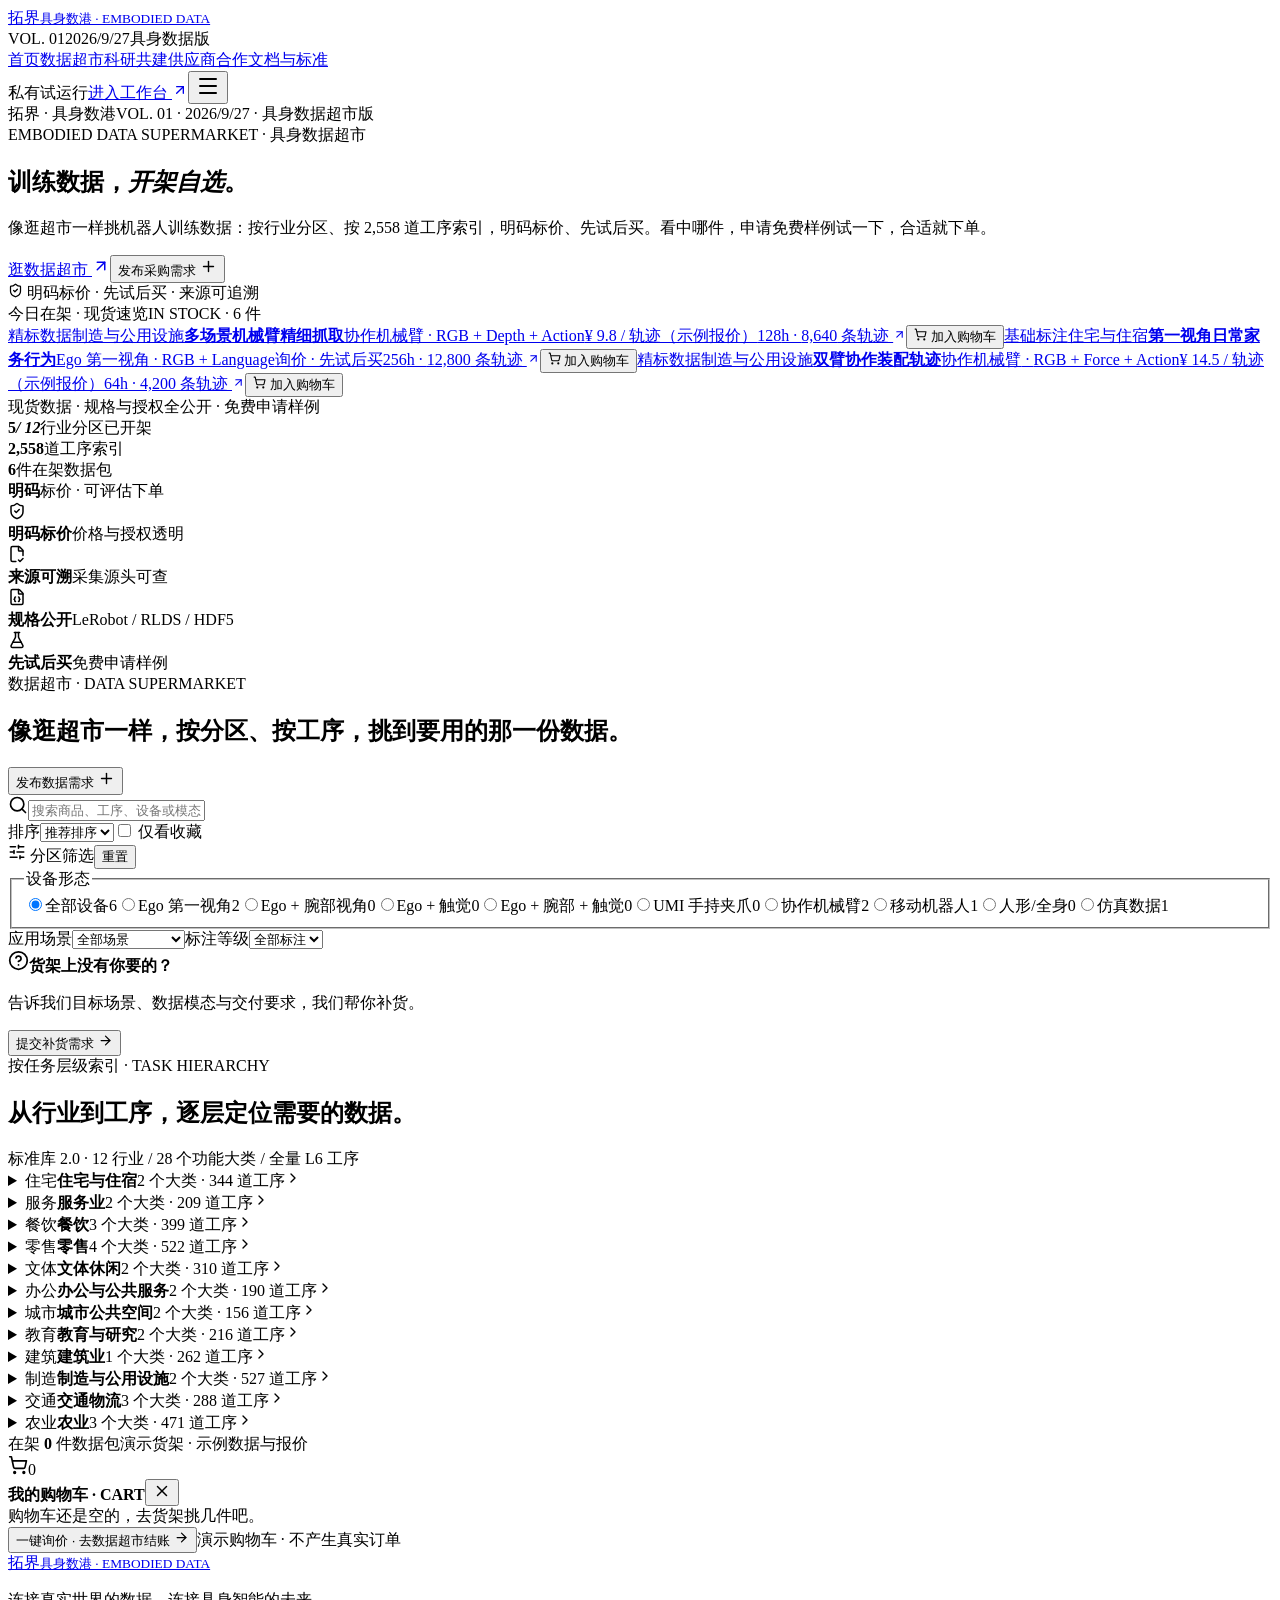
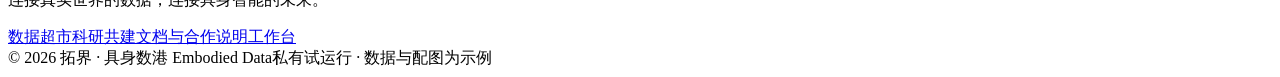
==== commit 64080139: "supermarket interactivity: index.html" ====
--- a/index.html
+++ b/index.html
@@ -1,2 +1,99 @@
-<!DOCTYPE html><html lang="zh-CN"><head><meta charSet="utf-8"/><meta name="viewport" content="width=device-width, initial-scale=1"/><link rel="stylesheet" href="_next/static/css/index.Ir8zMT2-.css" data-rsc-css-href="_next/static/css/index.Ir8zMT2-.css" data-precedence="vite-rsc/importer-resources"/><title>拓界 · 具身数港｜具身智能数据交易与科研共建平台</title><meta name="description" content="拓界（具身数港）是面向具身智能的训练数据平台：数据集按 12 大行业开架、按 2,558 道标准工序索引，规格、样例与授权边界全部公开。样例免费申请、明码数据包可评估下单，并提供科研共建与供应商合作通道。"/><meta name="application-name" content="拓界 · 具身数港"/><meta name="keywords" content="具身智能,机器人训练数据,具身数据交易,数据集,多模态数据,视触觉数据,科研共建,数据授权"/><meta name="robots" content="index, follow"/><meta property="og:title" content="拓界 · 具身数港｜具身智能数据交易与科研共建平台"/><meta property="og:description" content="数据集按 12 大行业开架、按 2,558 道标准工序索引，规格、样例与授权边界全部公开。"/><meta property="og:url" content="https://tuojie-demo.app.workbuddy.host"/><meta property="og:site_name" content="拓界 · 具身数港"/><meta property="og:type" content="website"/><meta property="og:locale" content="zh_CN"/><meta name="twitter:card" content="summary_large_image"/><meta name="twitter:title" content="拓界 · 具身数港｜具身智能数据交易与科研共建平台"/><meta name="twitter:description" content="数据集按 12 大行业开架、按 2,558 道标准工序索引，规格、样例与授权边界全部公开。"/><meta name="codex-preview" content="development"/><noscript></noscript><script type="application/ld+json">{"@context":"https://schema.org","@type":"Organization","name":"拓界 · 具身数港","alternateName":"具身数港 Embodied Data","description":"面向具身智能的训练数据平台：数据集按 12 大行业开架、按 2,558 道标准工序索引，规格、样例与授权边界全部公开。","url":"https://tuojie-demo.app.workbuddy.host"}</script>
-</head><body class="antialiased"><div class="site home-site"><header class="header"><div class="header-inner"><a href="index.html" class="brand" aria-label="拓界首页"><span class="brand-mark"><i></i><i></i><i></i><i></i></span><span>拓界<small>具身数港 · EMBODIED DATA</small></span></a><div class="press-meta" aria-hidden="true"><span>VOL. 01</span><span>2026/9/27</span><span>具身数据版</span></div><nav class="nav" aria-label="主导航"><a href="index.html" class="active">首页</a><a href="index.html#market" class="">数据超市</a><a href="research.html" class="">科研共建</a><a href="suppliers.html" class="">供应商合作</a><a href="standards.html" class="">文档与标准</a></nav><div class="header-actions"><span class="pilot-label">私有试运行</span><a href="workspace.html" class="workspace-link">进入工作台 <svg xmlns="http://www.w3.org/2000/svg" width="16" height="16" viewBox="0 0 24 24" fill="none" stroke="currentColor" stroke-width="2" stroke-linecap="round" stroke-linejoin="round" class="lucide lucide-arrow-up-right" aria-hidden="true"><path d="M7 7h10v10"></path><path d="M7 17 17 7"></path></svg></a><button data-slot="button" data-variant="ghost" data-size="icon" class="inline-flex shrink-0 items-center justify-center gap-2 rounded-md text-sm font-medium whitespace-nowrap transition-all outline-none focus-visible:border-ring focus-visible:ring-[3px] focus-visible:ring-ring/50 disabled:pointer-events-none disabled:opacity-50 aria-invalid:border-destructive aria-invalid:ring-destructive/20 dark:aria-invalid:ring-destructive/40 [&amp;_svg]:pointer-events-none [&amp;_svg]:shrink-0 [&amp;_svg:not([class*=&#x27;size-&#x27;])]:size-4 hover:bg-accent hover:text-accent-foreground dark:hover:bg-accent/50 size-9 mobile-menu" aria-label="打开菜单"><svg xmlns="http://www.w3.org/2000/svg" width="24" height="24" viewBox="0 0 24 24" fill="none" stroke="currentColor" stroke-width="2" stroke-linecap="round" stroke-linejoin="round" class="lucide lucide-menu" aria-hidden="true"><path d="M4 5h16"></path><path d="M4 12h16"></path><path d="M4 19h16"></path></svg></button></div></div></header><main id="main-content"><section class="home-hero"><div class="home-hero-inner"><header class="home-hero-masthead"><span class="hero-masthead-name">拓界 · 具身数港</span><span class="hero-masthead-line" aria-hidden="true"></span><span class="hero-masthead-edition">VOL. 01 · <!-- -->2026/9/27<!-- --> · 具身数据超市版</span></header><div class="home-hero-body"><div class="home-hero-copy"><div class="hero-kicker">EMBODIED DATA SUPERMARKET · 具身数据超市</div><h1 class="home-hero-title">训练数据，<em>开架自选</em>。</h1><p class="home-hero-sub">像逛超市一样挑机器人训练数据：按行业分区、按 2,558 道工序索引，明码标价、先试后买。看中哪件，申请免费样例试一下，合适就下单。</p><div class="home-hero-actions"><a href="index.html#market" class="action dark">逛数据超市 <svg xmlns="http://www.w3.org/2000/svg" width="18" height="18" viewBox="0 0 24 24" fill="none" stroke="currentColor" stroke-width="2" stroke-linecap="round" stroke-linejoin="round" class="lucide lucide-arrow-up-right" aria-hidden="true"><path d="M7 7h10v10"></path><path d="M7 17 17 7"></path></svg></a><button data-slot="button" data-variant="default" data-size="default" class="inline-flex shrink-0 items-center justify-center gap-2 rounded-md text-sm font-medium whitespace-nowrap transition-all outline-none focus-visible:border-ring focus-visible:ring-[3px] focus-visible:ring-ring/50 disabled:pointer-events-none disabled:opacity-50 aria-invalid:border-destructive aria-invalid:ring-destructive/20 dark:aria-invalid:ring-destructive/40 [&amp;_svg]:pointer-events-none [&amp;_svg]:shrink-0 [&amp;_svg:not([class*=&#x27;size-&#x27;])]:size-4 bg-primary text-primary-foreground hover:bg-primary/90 h-9 px-4 py-2 has-[&gt;svg]:px-3 action outline-dark">发布采购需求 <svg xmlns="http://www.w3.org/2000/svg" width="17" height="17" viewBox="0 0 24 24" fill="none" stroke="currentColor" stroke-width="2" stroke-linecap="round" stroke-linejoin="round" class="lucide lucide-plus" aria-hidden="true"><path d="M5 12h14"></path><path d="M12 5v14"></path></svg></button></div><div class="home-hero-note"><svg xmlns="http://www.w3.org/2000/svg" width="15" height="15" viewBox="0 0 24 24" fill="none" stroke="currentColor" stroke-width="2" stroke-linecap="round" stroke-linejoin="round" class="lucide lucide-shield-check" aria-hidden="true"><path d="M20 13c0 5-3.5 7.5-7.66 8.95a1 1 0 0 1-.67-.01C7.5 20.5 4 18 4 13V6a1 1 0 0 1 1-1c2 0 4.5-1.2 6.24-2.72a1.17 1.17 0 0 1 1.52 0C14.51 3.81 17 5 19 5a1 1 0 0 1 1 1z"></path><path d="m9 12 2 2 4-4"></path></svg> 明码标价 · 先试后买 · 来源可追溯</div></div><div class="hero-shelf"><div class="hero-shelf-head"><span>今日在架 · 现货速览</span><span>IN STOCK · <!-- -->6<!-- --> 件</span></div><div class="hero-shelf-grid"><a href="dataset-dexterous-pick.html" class="hero-sku"><span class="sku-top"><span class="sku-grade quality">精标数据</span><span class="sku-aisle">制造与公用设施</span></span><strong class="sku-name">多场景机械臂精细抓取</strong><span class="sku-meta">协作机械臂<!-- --> · <!-- -->RGB + Depth + Action</span><span class="sku-price">¥ 9.8 / 轨迹（示例报价）</span><span class="sku-nums">128<!-- -->h · <!-- -->8,640<!-- --> 条轨迹 <svg xmlns="http://www.w3.org/2000/svg" width="13" height="13" viewBox="0 0 24 24" fill="none" stroke="currentColor" stroke-width="2" stroke-linecap="round" stroke-linejoin="round" class="lucide lucide-arrow-up-right" aria-hidden="true"><path d="M7 7h10v10"></path><path d="M7 17 17 7"></path></svg></span></a><a href="dataset-ego-household.html" class="hero-sku"><span class="sku-top"><span class="sku-grade">基础标注</span><span class="sku-aisle">住宅与住宿</span></span><strong class="sku-name">第一视角日常家务行为</strong><span class="sku-meta">Ego 第一视角<!-- --> · <!-- -->RGB + Language</span><span class="sku-price">询价 · 先试后买</span><span class="sku-nums">256<!-- -->h · <!-- -->12,800<!-- --> 条轨迹 <svg xmlns="http://www.w3.org/2000/svg" width="13" height="13" viewBox="0 0 24 24" fill="none" stroke="currentColor" stroke-width="2" stroke-linecap="round" stroke-linejoin="round" class="lucide lucide-arrow-up-right" aria-hidden="true"><path d="M7 7h10v10"></path><path d="M7 17 17 7"></path></svg></span></a><a href="dataset-dexterous-pick.html" class="hero-sku"><span class="sku-top"><span class="sku-grade quality">精标数据</span><span class="sku-aisle">制造与公用设施</span></span><strong class="sku-name">双臂协作装配轨迹</strong><span class="sku-meta">协作机械臂<!-- --> · <!-- -->RGB + Force + Action</span><span class="sku-price">¥ 14.5 / 轨迹（示例报价）</span><span class="sku-nums">64<!-- -->h · <!-- -->4,200<!-- --> 条轨迹 <svg xmlns="http://www.w3.org/2000/svg" width="13" height="13" viewBox="0 0 24 24" fill="none" stroke="currentColor" stroke-width="2" stroke-linecap="round" stroke-linejoin="round" class="lucide lucide-arrow-up-right" aria-hidden="true"><path d="M7 7h10v10"></path><path d="M7 17 17 7"></path></svg></span></a></div><div class="hero-shelf-foot">现货数据 · 规格与授权全公开 · 免费申请样例</div></div></div></div></section><div class="home-impact"><div class="home-impact-item"><b>5<i>/ 12</i></b><span>行业分区已开架</span></div><div class="home-impact-item"><b>2,558</b><span>道工序索引</span></div><div class="home-impact-item"><b>6</b><span>件在架数据包</span></div><div class="home-impact-item"><b>明码</b><span>标价 · 可评估下单</span></div></div><div class="home-trust"><div class="home-trust-item"><svg xmlns="http://www.w3.org/2000/svg" width="18" height="18" viewBox="0 0 24 24" fill="none" stroke="currentColor" stroke-width="2" stroke-linecap="round" stroke-linejoin="round" class="lucide lucide-shield-check" aria-hidden="true"><path d="M20 13c0 5-3.5 7.5-7.66 8.95a1 1 0 0 1-.67-.01C7.5 20.5 4 18 4 13V6a1 1 0 0 1 1-1c2 0 4.5-1.2 6.24-2.72a1.17 1.17 0 0 1 1.52 0C14.51 3.81 17 5 19 5a1 1 0 0 1 1 1z"></path><path d="m9 12 2 2 4-4"></path></svg><div><strong>明码标价</strong><span>价格与授权透明</span></div></div><div class="home-trust-item"><svg xmlns="http://www.w3.org/2000/svg" width="18" height="18" viewBox="0 0 24 24" fill="none" stroke="currentColor" stroke-width="2" stroke-linecap="round" stroke-linejoin="round" class="lucide lucide-file-check-corner" aria-hidden="true"><path d="M10.5 22H6a2 2 0 0 1-2-2V4a2 2 0 0 1 2-2h8a2.4 2.4 0 0 1 1.706.706l3.588 3.588A2.4 2.4 0 0 1 20 8v6"></path><path d="M14 2v5a1 1 0 0 0 1 1h5"></path><path d="m14 20 2 2 4-4"></path></svg><div><strong>来源可溯</strong><span>采集源头可查</span></div></div><div class="home-trust-item"><svg xmlns="http://www.w3.org/2000/svg" width="18" height="18" viewBox="0 0 24 24" fill="none" stroke="currentColor" stroke-width="2" stroke-linecap="round" stroke-linejoin="round" class="lucide lucide-file-braces" aria-hidden="true"><path d="M6 22a2 2 0 0 1-2-2V4a2 2 0 0 1 2-2h8a2.4 2.4 0 0 1 1.704.706l3.588 3.588A2.4 2.4 0 0 1 20 8v12a2 2 0 0 1-2 2z"></path><path d="M14 2v5a1 1 0 0 0 1 1h5"></path><path d="M10 12a1 1 0 0 0-1 1v1a1 1 0 0 1-1 1 1 1 0 0 1 1 1v1a1 1 0 0 0 1 1"></path><path d="M14 18a1 1 0 0 0 1-1v-1a1 1 0 0 1 1-1 1 1 0 0 1-1-1v-1a1 1 0 0 0-1-1"></path></svg><div><strong>规格公开</strong><span>LeRobot / RLDS / HDF5</span></div></div><div class="home-trust-item"><svg xmlns="http://www.w3.org/2000/svg" width="18" height="18" viewBox="0 0 24 24" fill="none" stroke="currentColor" stroke-width="2" stroke-linecap="round" stroke-linejoin="round" class="lucide lucide-flask-conical" aria-hidden="true"><path d="M14 2v6a2 2 0 0 0 .245.96l5.51 10.08A2 2 0 0 1 18 22H6a2 2 0 0 1-1.755-2.96l5.51-10.08A2 2 0 0 0 10 8V2"></path><path d="M6.453 15h11.094"></path><path d="M8.5 2h7"></path></svg><div><strong>先试后买</strong><span>免费申请样例</span></div></div></div><section id="market" class="section home-market"><div class="market-heading"><div><span class="section-label">数据超市 · DATA SUPERMARKET</span><h2>像逛超市一样，按分区、按工序，挑到要用的那一份数据。</h2></div><button data-slot="button" data-variant="default" data-size="default" class="inline-flex shrink-0 items-center justify-center gap-2 rounded-md text-sm font-medium whitespace-nowrap transition-all outline-none focus-visible:border-ring focus-visible:ring-[3px] focus-visible:ring-ring/50 disabled:pointer-events-none disabled:opacity-50 aria-invalid:border-destructive aria-invalid:ring-destructive/20 dark:aria-invalid:ring-destructive/40 [&amp;_svg]:pointer-events-none [&amp;_svg]:shrink-0 [&amp;_svg:not([class*=&#x27;size-&#x27;])]:size-4 bg-primary text-primary-foreground hover:bg-primary/90 h-9 px-4 py-2 has-[&gt;svg]:px-3 action dark">发布数据需求 <svg xmlns="http://www.w3.org/2000/svg" width="17" height="17" viewBox="0 0 24 24" fill="none" stroke="currentColor" stroke-width="2" stroke-linecap="round" stroke-linejoin="round" class="lucide lucide-plus" aria-hidden="true"><path d="M5 12h14"></path><path d="M12 5v14"></path></svg></button></div><div class="market-toolbar"><div class="search-box"><svg xmlns="http://www.w3.org/2000/svg" width="20" height="20" viewBox="0 0 24 24" fill="none" stroke="currentColor" stroke-width="2" stroke-linecap="round" stroke-linejoin="round" class="lucide lucide-search" aria-hidden="true"><path d="m21 21-4.34-4.34"></path><circle cx="11" cy="11" r="8"></circle></svg><input data-slot="input" class="h-9 w-full min-w-0 rounded-md border border-input bg-transparent px-3 py-1 text-base shadow-xs transition-[color,box-shadow] outline-none selection:bg-primary selection:text-primary-foreground file:inline-flex file:h-7 file:border-0 file:bg-transparent file:text-sm file:font-medium file:text-foreground placeholder:text-muted-foreground disabled:pointer-events-none disabled:cursor-not-allowed disabled:opacity-50 md:text-sm dark:bg-input/30 focus-visible:border-ring focus-visible:ring-[3px] focus-visible:ring-ring/50 aria-invalid:border-destructive aria-invalid:ring-destructive/20 dark:aria-invalid:ring-destructive/40" placeholder="搜索商品、工序、设备或模态" aria-label="搜索数据集" value=""/></div><label class="sort-label">排序<select><option value="recommended" selected="">推荐排序</option><option value="hours">时长最多</option><option value="episodes">轨迹最多</option></select></label><label class="fav-filter"><input type="checkbox"/> 仅看收藏</label></div><div class="market-layout"><aside class="filters"><div class="filter-title"><svg xmlns="http://www.w3.org/2000/svg" width="18" height="18" viewBox="0 0 24 24" fill="none" stroke="currentColor" stroke-width="2" stroke-linecap="round" stroke-linejoin="round" class="lucide lucide-sliders-horizontal" aria-hidden="true"><path d="M10 5H3"></path><path d="M12 19H3"></path><path d="M14 3v4"></path><path d="M16 17v4"></path><path d="M21 12h-9"></path><path d="M21 19h-5"></path><path d="M21 5h-7"></path><path d="M8 10v4"></path><path d="M8 12H3"></path></svg> 分区筛选<button>重置</button></div><fieldset><legend>设备形态</legend><label class="checked"><input type="radio" name="deviceForm" checked=""/>全部设备<span>6</span></label><label class=""><input type="radio" name="deviceForm"/>Ego 第一视角<span>2</span></label><label class=""><input type="radio" name="deviceForm"/>Ego + 腕部视角<span>0</span></label><label class=""><input type="radio" name="deviceForm"/>Ego + 触觉<span>0</span></label><label class=""><input type="radio" name="deviceForm"/>Ego + 腕部 + 触觉<span>0</span></label><label class=""><input type="radio" name="deviceForm"/>UMI 手持夹爪<span>0</span></label><label class=""><input type="radio" name="deviceForm"/>协作机械臂<span>2</span></label><label class=""><input type="radio" name="deviceForm"/>移动机器人<span>1</span></label><label class=""><input type="radio" name="deviceForm"/>人形/全身<span>0</span></label><label class=""><input type="radio" name="deviceForm"/>仿真数据<span>1</span></label></fieldset><label class="filter-select">应用场景<select><option selected="">全部场景</option><option>住宅与住宿</option><option>服务业</option><option>餐饮</option><option>零售</option><option>文体休闲</option><option>办公与公共服务</option><option>城市公共空间</option><option>教育与研究</option><option>建筑业</option><option>制造与公用设施</option><option>交通物流</option><option>农业</option></select></label><label class="filter-select">标注等级<select><option selected="">全部标注</option><option>精标数据</option><option>基础标注</option><option>原始数据</option></select></label><div class="filter-help"><svg xmlns="http://www.w3.org/2000/svg" width="21" height="21" viewBox="0 0 24 24" fill="none" stroke="currentColor" stroke-width="2" stroke-linecap="round" stroke-linejoin="round" class="lucide lucide-circle-question-mark" aria-hidden="true"><circle cx="12" cy="12" r="10"></circle><path d="M9.09 9a3 3 0 0 1 5.83 1c0 2-3 3-3 3"></path><path d="M12 17h.01"></path></svg><strong>货架上没有你要的？</strong><p>告诉我们目标场景、数据模态与交付要求，我们帮你补货。</p><button>提交补货需求 <svg xmlns="http://www.w3.org/2000/svg" width="15" height="15" viewBox="0 0 24 24" fill="none" stroke="currentColor" stroke-width="2" stroke-linecap="round" stroke-linejoin="round" class="lucide lucide-arrow-right" aria-hidden="true"><path d="M5 12h14"></path><path d="m12 5 7 7-7 7"></path></svg></button></div></aside><div class="market-results"><section class="section task-hierarchy-section"><div class="section-heading"><div><div class="section-label">按任务层级索引 · TASK HIERARCHY</div><h2>从行业到工序，逐层定位需要的数据。</h2></div><span class="sample-label">标准库 2.0 · 12 行业 / <!-- -->28<!-- --> 个功能大类 / 全量 L6 工序</span></div><div class="th-tree"><details class="th-industry"><summary><span class="th-i-no">住宅</span><strong>住宅与住宿</strong><span class="th-i-meta">2<!-- --> 个大类 · <!-- -->344<!-- --> 道工序</span><span class="th-i-icon"><svg xmlns="http://www.w3.org/2000/svg" width="16" height="16" viewBox="0 0 24 24" fill="none" stroke="currentColor" stroke-width="2" stroke-linecap="round" stroke-linejoin="round" class="lucide lucide-chevron-right" aria-hidden="true"><path d="m9 18 6-6-6-6"></path></svg></span></summary><div class="th-groups"><details class="th-group"><summary><span>住宅</span><span class="th-g-count">151<!-- --> 道</span><span class="th-i-icon"><svg xmlns="http://www.w3.org/2000/svg" width="14" height="14" viewBox="0 0 24 24" fill="none" stroke="currentColor" stroke-width="2" stroke-linecap="round" stroke-linejoin="round" class="lucide lucide-chevron-right" aria-hidden="true"><path d="m9 18 6-6-6-6"></path></svg></span></summary><div class="th-chips"><button type="button" class="th-chip live" title="点击用「清洁」搜索在架数据"><span>清洁鞋柜</span></button><button type="button" class="th-chip live" title="点击用「清洁」搜索在架数据"><span>清洁换鞋凳</span></button><span class="th-chip"><span>洗地垫/脚垫</span></span><span class="th-chip"><span>摆鞋</span></span><span class="th-chip"><span>雨具归位</span></span><span class="th-chip"><span>钥匙杂物归位</span></span><button type="button" class="th-chip live" title="点击用「清洁」搜索在架数据"><span>地面清洁</span></button><button type="button" class="th-chip live" title="点击用「清洁」搜索在架数据"><span>清洁茶几电视柜</span></button><button type="button" class="th-chip live" title="点击用「清洁」搜索在架数据"><span>清洁电视/屏幕</span></button><span class="th-chip"><span>拆洗窗帘</span></span><span class="th-chip"><span>客厅物品归位</span></span><span class="th-chip"><span>摆装饰品</span></span><span class="th-chip"><span>木地板打蜡</span></span><span class="th-chip"><span>石材地面打磨</span></span><span class="th-chip"><span>地毯吸尘</span></span><span class="th-chip"><span>地毯除渍清洗</span></span><span class="th-chip"><span>家具上蜡</span></span><button type="button" class="th-chip live" title="点击用「清洁」搜索在架数据"><span>清洁布艺沙发</span></button><button type="button" class="th-chip live" title="点击用「清洁」搜索在架数据"><span>皮沙发清洁保养</span></button><button type="button" class="th-chip live" title="点击用「清洁」搜索在架数据"><span>清洁餐桌椅</span></button><button type="button" class="th-chip live" title="点击用「清洁」搜索在架数据"><span>清洁酒柜/餐边柜</span></button><span class="th-chip"><span>餐具消毒</span></span><span class="th-chip"><span>餐具归位</span></span><button type="button" class="th-chip live" title="点击用「整理」搜索在架数据"><span>整理餐桌物品</span></button><button type="button" class="th-chip live" title="点击用「整理」搜索在架数据"><span>整理餐边柜物品</span></button><span class="th-chip"><span>烹饪</span></span><span class="th-chip"><span>洗菜备菜</span></span><span class="th-chip"><span>洗油烟机</span></span><button type="button" class="th-chip live" title="点击用「清洁」搜索在架数据"><span>清洁灶台</span></button><span class="th-chip"><span>燃气灶除垢</span></span><button type="button" class="th-chip live" title="点击用「清洁」搜索在架数据"><span>清洁操作台面</span></button><span class="th-chip"><span>刷水槽</span></span><span class="th-chip"><span>水龙头除垢</span></span><button type="button" class="th-chip live" title="点击用「清洁」搜索在架数据"><span>清洁橱柜</span></button><button type="button" class="th-chip live" title="点击用「清洁」搜索在架数据"><span>清洁冰箱/除霜</span></button><button type="button" class="th-chip live" title="点击用「清洁」搜索在架数据"><span>清洁微波炉烤箱</span></button><span class="th-chip"><span>厨具餐具消毒</span></span><span class="th-chip"><span>调料归位</span></span><button type="button" class="th-chip live" title="点击用「整理」搜索在架数据"><span>整理冰箱食品</span></button><span class="th-chip"><span>厨具餐具归位</span></span><span class="th-chip"><span>床垫除螨</span></span><button type="button" class="th-chip live" title="点击用「清洁」搜索在架数据"><span>清洁衣柜</span></button><button type="button" class="th-chip live" title="点击用「清洁」搜索在架数据"><span>清洁床头柜</span></button><button type="button" class="th-chip live" title="点击用「整理」搜索在架数据"><span>整理收纳衣物</span></button><button type="button" class="th-chip live" title="点击用「整理」搜索在架数据"><span>整理衣柜</span></button><span class="th-chip"><span>床品归位</span></span><span class="th-chip"><span>床头物品归位</span></span><span class="th-chip"><span>刷马桶</span></span><span class="th-chip"><span>马桶消毒</span></span><button type="button" class="th-chip live" title="点击用「清洁」搜索在架数据"><span>清洁洗手台</span></button><span class="th-chip"><span>刷淋浴间</span></span><span class="th-chip"><span>刷浴缸消毒</span></span><span class="th-chip"><span>花洒除垢</span></span><span class="th-chip"><span>瓷砖缝除霉</span></span><span class="th-chip"><span>卫生间消毒</span></span><span class="th-chip"><span>补充洗手间用品</span></span><button type="button" class="th-chip live" title="点击用「清洁」搜索在架数据"><span>收纳清洁用品</span></button><button type="button" class="th-chip live" title="点击用「清洁」搜索在架数据"><span>清洁晾衣架</span></button><button type="button" class="th-chip live" title="点击用「清洁」搜索在架数据"><span>清洁储物柜</span></button><span class="th-chip"><span>收晾晒衣物</span></span><button type="button" class="th-chip live" title="点击用「整理」搜索在架数据"><span>整理阳台杂物</span></button><span class="th-chip"><span>洗地垫</span></span><span class="th-chip"><span>擦栏杆</span></span><span class="th-chip"><span>疏通地漏</span></span><span class="th-chip"><span>绿植养护</span></span><button type="button" class="th-chip live" title="点击用「清洁」搜索在架数据"><span>清洁书桌</span></button><button type="button" class="th-chip live" title="点击用「清洁」搜索在架数据"><span>清洁书柜/书架</span></button><button type="button" class="th-chip live" title="点击用「整理」搜索在架数据"><span>整理归档文件</span></button><button type="button" class="th-chip live" title="点击用「整理」搜索在架数据"><span>整理书架</span></button><button type="button" class="th-chip live" title="点击用「整理」搜索在架数据"><span>整理桌面物品</span></button><span class="th-chip"><span>物品归位</span></span><button type="button" class="th-chip live" title="点击用「清洁」搜索在架数据"><span>清洁储物架</span></button><button type="button" class="th-chip live" title="点击用「整理」搜索在架数据"><span>整理收纳箱</span></button><span class="th-chip"><span>物品分类摆放</span></span><span class="th-chip"><span>除湿防潮</span></span><span class="th-chip"><span>除虫防霉</span></span><button type="button" class="th-chip live" title="点击用「整理」搜索在架数据"><span>整理工具</span></button><span class="th-chip"><span>清点物品</span></span><span class="th-chip"><span>洗洗衣机内筒</span></span><span class="th-chip"><span>清烘干机滤网</span></span><span class="th-chip"><span>晾晒衣物</span></span><span class="th-chip"><span>收叠衣物</span></span><span class="th-chip"><span>熨烫衣物</span></span><button type="button" class="th-chip live" title="点击用「整理」搜索在架数据"><span>整理洗涤用品</span></button><span class="th-chip"><span>杂物归位</span></span><span class="th-chip"><span>扫落叶</span></span><span class="th-chip"><span>修剪草坪</span></span><span class="th-chip"><span>浇花</span></span><span class="th-chip"><span>清花坛</span></span><button type="button" class="th-chip live" title="点击用「清洁」搜索在架数据"><span>清洁户外家具</span></button><span class="th-chip"><span>洗遮阳棚/遮阳伞</span></span><span class="th-chip"><span>园艺工具归位</span></span><button type="button" class="th-chip live" title="点击用「整理」搜索在架数据"><span>整理花盆</span></button><span class="th-chip"><span>拔杂草</span></span><span class="th-chip"><span>除地面油污</span></span><button type="button" class="th-chip live" title="点击用「清洁」搜索在架数据"><span>清洁车库门</span></button><button type="button" class="th-chip live" title="点击用「清洁」搜索在架数据"><span>清洁工具架</span></button><span class="th-chip"><span>工具归位</span></span><button type="button" class="th-chip live" title="点击用「整理」搜索在架数据"><span>整理随车物品</span></button><span class="th-chip"><span>擦车窗</span></span><span class="th-chip"><span>浇水</span></span><span class="th-chip"><span>修剪灌木</span></span><span class="th-chip"><span>除草</span></span><span class="th-chip"><span>施肥</span></span><span class="th-chip"><span>松土</span></span><span class="th-chip"><span>清落叶</span></span><span class="th-chip"><span>修剪花枝</span></span><button type="button" class="th-chip live" title="点击用「清洁」搜索在架数据"><span>清洁花盆</span></button><button type="button" class="th-chip live" title="点击用「整理」搜索在架数据"><span>整理园艺工具</span></button><button type="button" class="th-chip live" title="点击用「整理」搜索在架数据"><span>整理线缆</span></button><button type="button" class="th-chip live" title="点击用「清洁」搜索在架数据"><span>清洁投影幕布</span></button><span class="th-chip"><span>擦拭音响设备</span></span><button type="button" class="th-chip live" title="点击用「清洁」搜索在架数据"><span>清洁沙发</span></button><button type="button" class="th-chip live" title="点击用「清洁」搜索在架数据"><span>清洁遥控器</span></button><span class="th-chip"><span>地面吸尘</span></span><button type="button" class="th-chip live" title="点击用「整理」搜索在架数据"><span>整理碟片</span></button><span class="th-chip"><span>健身器械消毒</span></span><button type="button" class="th-chip live" title="点击用「清洁」搜索在架数据"><span>清洁瑜伽垫</span></button><span class="th-chip"><span>换毛巾浴巾</span></span><button type="button" class="th-chip live" title="点击用「清洁」搜索在架数据"><span>清洁更衣室</span></button><span class="th-chip"><span>器械归位</span></span><span class="th-chip"><span>小件器材归位</span></span><button type="button" class="th-chip live" title="点击用「整理」搜索在架数据"><span>整理储物柜物品</span></button><span class="th-chip"><span>擦拭酒架</span></span><span class="th-chip"><span>酒瓶除尘</span></span><span class="th-chip"><span>维护温湿度设备</span></span><button type="button" class="th-chip live" title="点击用「整理」搜索在架数据"><span>整理酒类</span></button><button type="button" class="th-chip live" title="点击用「清洁」搜索在架数据"><span>清洁品酒台</span></button><span class="th-chip"><span>擦酒杯</span></span><span class="th-chip"><span>检测泳池水质</span></span><span class="th-chip"><span>刷泳池池壁</span></span><span class="th-chip"><span>吸泳池池底</span></span><span class="th-chip"><span>洗泳池过滤设备</span></span><span class="th-chip"><span>泳具归位</span></span><span class="th-chip"><span>摆躺椅毛巾</span></span><span class="th-chip"><span>收晾晒物品</span></span><span class="th-chip"><span>疏通排水沟</span></span><button type="button" class="th-chip live" title="点击用「清洁」搜索在架数据"><span>清洁露台地面</span></button><span class="th-chip"><span>擦桌椅</span></span><span class="th-chip"><span>擦案几</span></span><button type="button" class="th-chip live" title="点击用「清洁」搜索在架数据"><span>清洁灯具</span></button><span class="th-chip"><span>擦门窗</span></span><button type="button" class="th-chip live" title="点击用「整理」搜索在架数据"><span>整理杂物</span></button><span class="th-chip"><span>归位桌椅</span></span><span class="th-chip"><span>擦相框摆件</span></span><span class="th-chip"><span>分类存放</span></span><span class="th-chip"><span>除虫</span></span><span class="th-chip"><span>清排水口</span></span><button type="button" class="th-chip live" title="点击用「清洁」搜索在架数据"><span>清洁栏杆</span></button><span class="th-chip"><span>收晾晒物</span></span><span class="th-chip"><span>疏通排水管</span></span></div><div class="th-samples"><span class="th-samples-label">样例</span><button type="button" class="th-sample" title="用「清洁」搜索在架数据"><span class="th-sample-frame" aria-hidden="true"><span class="th-sample-bbox" style="left:15%;top:18%;width:44%;height:42%"></span></span><span class="th-sample-name">清洁鞋柜</span></button><button type="button" class="th-sample" title="用「清洁」搜索在架数据"><span class="th-sample-frame" aria-hidden="true"><span class="th-sample-bbox" style="left:28%;top:16%;width:42%;height:48%"></span></span><span class="th-sample-name">清洁换鞋凳</span></button><button type="button" class="th-sample" title="用「清洁」搜索在架数据"><span class="th-sample-frame" aria-hidden="true"><span class="th-sample-bbox" style="left:18%;top:30%;width:50%;height:36%"></span></span><span class="th-sample-name">地面清洁</span></button></div></details><details class="th-group"><summary><span>住宿场所</span><span class="th-g-count">193<!-- --> 道</span><span class="th-i-icon"><svg xmlns="http://www.w3.org/2000/svg" width="14" height="14" viewBox="0 0 24 24" fill="none" stroke="currentColor" stroke-width="2" stroke-linecap="round" stroke-linejoin="round" class="lucide lucide-chevron-right" aria-hidden="true"><path d="m9 18 6-6-6-6"></path></svg></span></summary><div class="th-chips"><span class="th-chip"><span>大堂地面打扫/石材保养</span></span><span class="th-chip"><span>地面抛光</span></span><button type="button" class="th-chip live" title="点击用「清洁」搜索在架数据"><span>清洁前台台面</span></button><button type="button" class="th-chip live" title="点击用「清洁」搜索在架数据"><span>清洁大堂沙发</span></button><button type="button" class="th-chip live" title="点击用「清洁」搜索在架数据"><span>清洁大堂玻璃门</span></button><span class="th-chip"><span>浇花养护</span></span><button type="button" class="th-chip live" title="点击用「清洁」搜索在架数据"><span>清洁指示牌/标识</span></button><span class="th-chip"><span>前台物品归位</span></span><button type="button" class="th-chip live" title="点击用「整理」搜索在架数据"><span>整理宣传物料</span></button><button type="button" class="th-chip live" title="点击用「整理」搜索在架数据"><span>整理报刊杂志</span></button><button type="button" class="th-chip live" title="点击用「清洁」搜索在架数据"><span>地面清洁</span></button><span class="th-chip"><span>床垫除螨</span></span><span class="th-chip"><span>客房卫生间消毒</span></span><span class="th-chip"><span>刷马桶</span></span><button type="button" class="th-chip live" title="点击用「清洁」搜索在架数据"><span>清洁洗手台</span></button><span class="th-chip"><span>刷淋浴间</span></span><button type="button" class="th-chip live" title="点击用「清洁」搜索在架数据"><span>清洁客房桌面台面</span></button><button type="button" class="th-chip live" title="点击用「清洁」搜索在架数据"><span>清洁电视/屏幕</span></button><span class="th-chip"><span>补充客房一次性用品</span></span><span class="th-chip"><span>拆洗窗帘</span></span><button type="button" class="th-chip live" title="点击用「整理」搜索在架数据"><span>整理行李架</span></button><button type="button" class="th-chip live" title="点击用「清洁」搜索在架数据"><span>清洁餐厅桌椅</span></button><span class="th-chip"><span>餐厅餐具消毒</span></span><button type="button" class="th-chip live" title="点击用「清洁」搜索在架数据"><span>清洁操作台面</span></button><button type="button" class="th-chip live" title="点击用「清洁」搜索在架数据"><span>清洁餐车</span></button><button type="button" class="th-chip live" title="点击用「清洁」搜索在架数据"><span>清洁酒柜/餐边柜</span></button><span class="th-chip"><span>摆桌椅</span></span><span class="th-chip"><span>摆餐具</span></span><span class="th-chip"><span>调料归位</span></span><button type="button" class="th-chip live" title="点击用「整理」搜索在架数据"><span>整理餐车物品</span></button><span class="th-chip"><span>铺桌布</span></span><span class="th-chip"><span>布置花艺</span></span><button type="button" class="th-chip live" title="点击用「清洁」搜索在架数据"><span>清洁桌椅</span></button><span class="th-chip"><span>撤台清理</span></span><span class="th-chip"><span>餐具清洗消毒</span></span><button type="button" class="th-chip live" title="点击用「整理」搜索在架数据"><span>整理餐车</span></button><button type="button" class="th-chip live" title="点击用「清洁」搜索在架数据"><span>清洁舞台</span></button><button type="button" class="th-chip live" title="点击用「整理」搜索在架数据"><span>整理桌布</span></button><span class="th-chip"><span>健身器械消毒</span></span><button type="button" class="th-chip live" title="点击用「清洁」搜索在架数据"><span>清洁瑜伽垫</span></button><button type="button" class="th-chip live" title="点击用「清洁」搜索在架数据"><span>清洁更衣室</span></button><span class="th-chip"><span>器械归位</span></span><span class="th-chip"><span>小件器材归位</span></span><button type="button" class="th-chip live" title="点击用「整理」搜索在架数据"><span>整理储物柜物品</span></button><span class="th-chip"><span>检测泳池水质</span></span><span class="th-chip"><span>刷泳池池壁</span></span><span class="th-chip"><span>吸泳池池底</span></span><span class="th-chip"><span>洗泳池过滤设备</span></span><span class="th-chip"><span>泳具归位</span></span><span class="th-chip"><span>摆躺椅毛巾</span></span><span class="th-chip"><span>洗洗衣机内筒</span></span><span class="th-chip"><span>清烘干机滤网</span></span><span class="th-chip"><span>洗涤烘干布草</span></span><span class="th-chip"><span>布草分类收纳</span></span><span class="th-chip"><span>布草消毒</span></span><span class="th-chip"><span>衣物分类</span></span><span class="th-chip"><span>叠衣服</span></span><span class="th-chip"><span>洗涤用品归位</span></span><button type="button" class="th-chip live" title="点击用「清洁」搜索在架数据"><span>清洁储物架</span></button><span class="th-chip"><span>布草分类码放</span></span><button type="button" class="th-chip live" title="点击用「整理」搜索在架数据"><span>整理货架物品</span></button><span class="th-chip"><span>盘点布草数量</span></span><button type="button" class="th-chip live" title="点击用「清洁」搜索在架数据"><span>清洁设备表面</span></button><span class="th-chip"><span>除尘</span></span><button type="button" class="th-chip live" title="点击用「整理」搜索在架数据"><span>整理线缆</span></button><span class="th-chip"><span>清洗空调滤网</span></span><button type="button" class="th-chip live" title="点击用「清洁」搜索在架数据"><span>清洁机柜</span></button><button type="button" class="th-chip live" title="点击用「整理」搜索在架数据"><span>整理标识标签</span></button><span class="th-chip"><span>除地面油污</span></span><button type="button" class="th-chip live" title="点击用「清洁」搜索在架数据"><span>清洁停车位标识</span></button><button type="button" class="th-chip live" title="点击用「清洁」搜索在架数据"><span>清洁立柱</span></button><span class="th-chip"><span>车辆停放整齐</span></span><button type="button" class="th-chip live" title="点击用「整理」搜索在架数据"><span>整理岗亭物品</span></button><span class="th-chip"><span>清排水沟</span></span><button type="button" class="th-chip live" title="点击用「整理」搜索在架数据"><span>整理钥匙</span></button><span class="th-chip"><span>擦玻璃门</span></span><span class="th-chip"><span>马桶消毒</span></span><span class="th-chip"><span>刷浴缸消毒</span></span><span class="th-chip"><span>花洒除垢</span></span><span class="th-chip"><span>水龙头除垢</span></span><span class="th-chip"><span>瓷砖缝除霉</span></span><span class="th-chip"><span>卫生间消毒</span></span><span class="th-chip"><span>补充洗手间用品</span></span><button type="button" class="th-chip live" title="点击用「清洁」搜索在架数据"><span>收纳清洁用品</span></button><span class="th-chip"><span>洗布艺沙发</span></span><span class="th-chip"><span>公共物品归位</span></span><span class="th-chip"><span>桌椅归位</span></span><button type="button" class="th-chip live" title="点击用「整理」搜索在架数据"><span>整理书刊</span></button><span class="th-chip"><span>地毯吸尘</span></span><button type="button" class="th-chip live" title="点击用「整理」搜索在架数据"><span>整理杂物</span></button><span class="th-chip"><span>分类存放</span></span><span class="th-chip"><span>除湿防潮</span></span><span class="th-chip"><span>除虫</span></span><span class="th-chip"><span>工具归位</span></span><span class="th-chip"><span>清点物品</span></span><span class="th-chip"><span>木地板打蜡</span></span><span class="th-chip"><span>石材地面打磨</span></span><span class="th-chip"><span>地毯除渍清洗</span></span><span class="th-chip"><span>家具上蜡</span></span><button type="button" class="th-chip live" title="点击用「清洁」搜索在架数据"><span>清洁布艺沙发</span></button><button type="button" class="th-chip live" title="点击用「清洁」搜索在架数据"><span>皮沙发清洁保养</span></button><button type="button" class="th-chip live" title="点击用「清洁」搜索在架数据"><span>清洁茶几电视柜</span></button><span class="th-chip"><span>客厅物品归位</span></span><span class="th-chip"><span>摆装饰品</span></span><span class="th-chip"><span>烹饪</span></span><span class="th-chip"><span>洗菜备菜</span></span><span class="th-chip"><span>洗油烟机</span></span><button type="button" class="th-chip live" title="点击用「清洁」搜索在架数据"><span>清洁灶台</span></button><span class="th-chip"><span>燃气灶除垢</span></span><span class="th-chip"><span>刷水槽</span></span><button type="button" class="th-chip live" title="点击用「清洁」搜索在架数据"><span>清洁橱柜</span></button><button type="button" class="th-chip live" title="点击用「清洁」搜索在架数据"><span>清洁冰箱/除霜</span></button><button type="button" class="th-chip live" title="点击用「清洁」搜索在架数据"><span>清洁微波炉烤箱</span></button><span class="th-chip"><span>厨具餐具消毒</span></span><button type="button" class="th-chip live" title="点击用「整理」搜索在架数据"><span>整理冰箱食品</span></button><span class="th-chip"><span>厨具餐具归位</span></span><span class="th-chip"><span>扫落叶</span></span><span class="th-chip"><span>修剪草坪</span></span><span class="th-chip"><span>浇花</span></span><span class="th-chip"><span>清花坛</span></span><button type="button" class="th-chip live" title="点击用「清洁」搜索在架数据"><span>清洁户外家具</span></button><span class="th-chip"><span>洗遮阳棚/遮阳伞</span></span><span class="th-chip"><span>园艺工具归位</span></span><button type="button" class="th-chip live" title="点击用「整理」搜索在架数据"><span>整理花盆</span></button><span class="th-chip"><span>拔杂草</span></span><span class="th-chip"><span>客房清扫</span></span><span class="th-chip"><span>撤换床品</span></span><span class="th-chip"><span>庭院清理</span></span><button type="button" class="th-chip live" title="点击用「清洁」搜索在架数据"><span>泳池清洁</span></button><span class="th-chip"><span>花园修剪</span></span><span class="th-chip"><span>阳台清理</span></span><span class="th-chip"><span>擦玻璃</span></span><span class="th-chip"><span>洗地垫</span></span><span class="th-chip"><span>调试投影设备</span></span><span class="th-chip"><span>擦白板</span></span><span class="th-chip"><span>摆文具水牌</span></span><span class="th-chip"><span>会后清理</span></span><span class="th-chip"><span>补充茶水器具</span></span><span class="th-chip"><span>理疗床品更换</span></span><button type="button" class="th-chip live" title="点击用「清洁」搜索在架数据"><span>按摩床清洁</span></button><button type="button" class="th-chip live" title="点击用「整理」搜索在架数据"><span>精油瓶整理</span></button><span class="th-chip"><span>毛巾消毒</span></span><span class="th-chip"><span>地面消毒</span></span><button type="button" class="th-chip live" title="点击用「整理」搜索在架数据"><span>储物柜整理</span></button><span class="th-chip"><span>补充用品</span></span><span class="th-chip"><span>娱乐区设施消毒</span></span><span class="th-chip"><span>玩具消毒</span></span><span class="th-chip"><span>娱乐器材归位</span></span><button type="button" class="th-chip live" title="点击用「整理」搜索在架数据"><span>整理桌游玩具</span></button><span class="th-chip"><span>擦桌面台面</span></span><span class="th-chip"><span>游乐设施消毒</span></span><span class="th-chip"><span>海洋球清洗</span></span><button type="button" class="th-chip live" title="点击用「清洁」搜索在架数据"><span>滑梯清洁</span></button><span class="th-chip"><span>软垫消毒</span></span><span class="th-chip"><span>玩具归位</span></span><span class="th-chip"><span>浇水</span></span><span class="th-chip"><span>修剪灌木</span></span><span class="th-chip"><span>除草</span></span><span class="th-chip"><span>施肥</span></span><span class="th-chip"><span>清落叶</span></span><span class="th-chip"><span>修剪花枝</span></span><span class="th-chip"><span>灌溉设备维护</span></span><button type="button" class="th-chip live" title="点击用「整理」搜索在架数据"><span>营位整理</span></button><span class="th-chip"><span>地面平整</span></span><span class="th-chip"><span>清理垃圾</span></span><button type="button" class="th-chip live" title="点击用「整理」搜索在架数据"><span>帐篷检查整理</span></button><span class="th-chip"><span>清理碎石</span></span><button type="button" class="th-chip live" title="点击用「整理」搜索在架数据"><span>整理防潮垫</span></button><span class="th-chip"><span>帐篷搭建</span></span><button type="button" class="th-chip live" title="点击用「清洁」搜索在架数据"><span>帐篷清洁</span></button><button type="button" class="th-chip live" title="点击用「整理」搜索在架数据"><span>防潮垫整理</span></button><span class="th-chip"><span>垃圾清理</span></span><span class="th-chip"><span>帐篷收纳</span></span><span class="th-chip"><span>固定风绳</span></span><span class="th-chip"><span>水电桩检查维护</span></span><span class="th-chip"><span>排污管清理</span></span><button type="button" class="th-chip live" title="点击用「清洁」搜索在架数据"><span>遮阳棚清洁</span></button><span class="th-chip"><span>区域消毒</span></span><button type="button" class="th-chip live" title="点击用「整理」搜索在架数据"><span>整理外接电源线</span></button><button type="button" class="th-chip live" title="点击用「清洁」搜索在架数据"><span>柜台清洁</span></button><button type="button" class="th-chip live" title="点击用「整理」搜索在架数据"><span>货架整理</span></button><span class="th-chip"><span>商品补货</span></span><button type="button" class="th-chip live" title="点击用「清洁」搜索在架数据"><span>热水器清洁</span></button><button type="button" class="th-chip live" title="点击用「清洁」搜索在架数据"><span>冰箱清洁</span></button><button type="button" class="th-chip live" title="点击用「整理」搜索在架数据"><span>整理物资</span></button><button type="button" class="th-chip live" title="点击用「清洁」搜索在架数据"><span>烧烤炉清洁</span></button><span class="th-chip"><span>烤网清洗</span></span><span class="th-chip"><span>炭灰清理</span></span><span class="th-chip"><span>桌椅擦洗</span></span><button type="button" class="th-chip live" title="点击用「清洁」搜索在架数据"><span>清洁操作台</span></button><button type="button" class="th-chip live" title="点击用「清洁」搜索在架数据"><span>设施清洁消毒</span></button><span class="th-chip"><span>器材检修</span></span><button type="button" class="th-chip live" title="点击用「清洁」搜索在架数据"><span>秋千清洁</span></button></div><div class="th-samples"><span class="th-samples-label">样例</span><button type="button" class="th-sample" title="用「清洁」搜索在架数据"><span class="th-sample-frame" aria-hidden="true"><span class="th-sample-bbox" style="left:15%;top:18%;width:44%;height:42%"></span></span><span class="th-sample-name">清洁前台台面</span></button><button type="button" class="th-sample" title="用「清洁」搜索在架数据"><span class="th-sample-frame" aria-hidden="true"><span class="th-sample-bbox" style="left:28%;top:16%;width:42%;height:48%"></span></span><span class="th-sample-name">清洁大堂沙发</span></button><button type="button" class="th-sample" title="用「清洁」搜索在架数据"><span class="th-sample-frame" aria-hidden="true"><span class="th-sample-bbox" style="left:18%;top:30%;width:50%;height:36%"></span></span><span class="th-sample-name">清洁大堂玻璃门</span></button></div></details></div></details><details class="th-industry"><summary><span class="th-i-no">服务</span><strong>服务业</strong><span class="th-i-meta">2<!-- --> 个大类 · <!-- -->209<!-- --> 道工序</span><span class="th-i-icon"><svg xmlns="http://www.w3.org/2000/svg" width="16" height="16" viewBox="0 0 24 24" fill="none" stroke="currentColor" stroke-width="2" stroke-linecap="round" stroke-linejoin="round" class="lucide lucide-chevron-right" aria-hidden="true"><path d="m9 18 6-6-6-6"></path></svg></span></summary><div class="th-groups"><details class="th-group"><summary><span>维修作业场所</span><span class="th-g-count">89<!-- --> 道</span><span class="th-i-icon"><svg xmlns="http://www.w3.org/2000/svg" width="14" height="14" viewBox="0 0 24 24" fill="none" stroke="currentColor" stroke-width="2" stroke-linecap="round" stroke-linejoin="round" class="lucide lucide-chevron-right" aria-hidden="true"><path d="m9 18 6-6-6-6"></path></svg></span></summary><div class="th-chips"><span class="th-chip"><span>车辆举升</span></span><span class="th-chip"><span>故障检修</span></span><span class="th-chip"><span>更换配件</span></span><span class="th-chip"><span>工位清洁</span></span><span class="th-chip"><span>工具归位</span></span><span class="th-chip"><span>地面清洁</span></span><span class="th-chip"><span>钣金修复</span></span><span class="th-chip"><span>打磨钣金</span></span><span class="th-chip"><span>喷漆</span></span><span class="th-chip"><span>烤漆</span></span><span class="th-chip"><span>区域通风</span></span><span class="th-chip"><span>配件入库</span></span><span class="th-chip"><span>领用配件</span></span><span class="th-chip"><span>盘点货物</span></span><span class="th-chip"><span>工具整理</span></span><span class="th-chip"><span>物料归位</span></span><span class="th-chip"><span>开单报价</span></span><span class="th-chip"><span>区域保洁</span></span><span class="th-chip"><span>设备除尘</span></span><span class="th-chip"><span>物品整理归位</span></span><span class="th-chip"><span>座椅清洁</span></span><span class="th-chip"><span>地面保洁</span></span><span class="th-chip"><span>故障诊断</span></span><span class="th-chip"><span>检测设备维护</span></span><span class="th-chip"><span>洗车</span></span><span class="th-chip"><span>擦干</span></span><span class="th-chip"><span>内饰清洁</span></span><span class="th-chip"><span>区域排水清理</span></span><span class="th-chip"><span>废油收集</span></span><span class="th-chip"><span>危废暂存</span></span><span class="th-chip"><span>定期清运</span></span><span class="th-chip"><span>拆机检修</span></span><span class="th-chip"><span>元件更换</span></span><span class="th-chip"><span>台面清洁</span></span><span class="th-chip"><span>元件入库</span></span><span class="th-chip"><span>领用元件</span></span><span class="th-chip"><span>通电检测</span></span><span class="th-chip"><span>故障排查</span></span><span class="th-chip"><span>仪器维护</span></span><span class="th-chip"><span>垃圾清运</span></span><span class="th-chip"><span>旧机存放</span></span><span class="th-chip"><span>配件储存</span></span><span class="th-chip"><span>拆机检测</span></span><span class="th-chip"><span>故障维修</span></span><span class="th-chip"><span>清洁装机</span></span><span class="th-chip"><span>备件入库</span></span><span class="th-chip"><span>领用备件</span></span><span class="th-chip"><span>功能测试</span></span><span class="th-chip"><span>数据检测</span></span><span class="th-chip"><span>维修验证</span></span><span class="th-chip"><span>取机交付</span></span><span class="th-chip"><span>车辆检修</span></span><span class="th-chip"><span>补胎</span></span><span class="th-chip"><span>换胎</span></span><span class="th-chip"><span>家具修复</span></span><span class="th-chip"><span>组装</span></span><span class="th-chip"><span>翻新</span></span><span class="th-chip"><span>车间清洁</span></span><span class="th-chip"><span>打磨工件</span></span><span class="th-chip"><span>抛光</span></span><span class="th-chip"><span>除尘</span></span><span class="th-chip"><span>材料入库</span></span><span class="th-chip"><span>领用材料</span></span><span class="th-chip"><span>报价</span></span><span class="th-chip"><span>四轮定位</span></span><span class="th-chip"><span>参数调整</span></span><span class="th-chip"><span>设备维护</span></span><span class="th-chip"><span>轮胎拆卸</span></span><span class="th-chip"><span>安装</span></span><span class="th-chip"><span>螺丝紧固</span></span><span class="th-chip"><span>动平衡检测</span></span><span class="th-chip"><span>配重调整</span></span><span class="th-chip"><span>轮胎入库</span></span><span class="th-chip"><span>领用轮胎</span></span><span class="th-chip"><span>拆表检修</span></span><span class="th-chip"><span>机芯维护</span></span><span class="th-chip"><span>清洁组装</span></span><span class="th-chip"><span>工具保养</span></span><span class="th-chip"><span>消毒</span></span><span class="th-chip"><span>零件入库</span></span><span class="th-chip"><span>领用零件</span></span><span class="th-chip"><span>取件交付</span></span><span class="th-chip"><span>柜台清洁</span></span><span class="th-chip"><span>家电拆洗</span></span><span class="th-chip"><span>深度清洗</span></span><span class="th-chip"><span>晾干</span></span><span class="th-chip"><span>领用工具</span></span><span class="th-chip"><span>待清洗家电存放</span></span><span class="th-chip"><span>交接</span></span></div></details><details class="th-group"><summary><span>个人生活服务场所</span><span class="th-g-count">120<!-- --> 道</span><span class="th-i-icon"><svg xmlns="http://www.w3.org/2000/svg" width="14" height="14" viewBox="0 0 24 24" fill="none" stroke="currentColor" stroke-width="2" stroke-linecap="round" stroke-linejoin="round" class="lucide lucide-chevron-right" aria-hidden="true"><path d="m9 18 6-6-6-6"></path></svg></span></summary><div class="th-chips"><span class="th-chip"><span>围布更换</span></span><span class="th-chip"><span>地面清洁</span></span><span class="th-chip"><span>工具清洁消毒</span></span><span class="th-chip"><span>物品整理归位</span></span><span class="th-chip"><span>毛巾更换</span></span><span class="th-chip"><span>水槽清洁</span></span><span class="th-chip"><span>药水调配</span></span><span class="th-chip"><span>工具消毒</span></span><span class="th-chip"><span>区域通风</span></span><span class="th-chip"><span>工具整理</span></span><span class="th-chip"><span>座椅清洁</span></span><span class="th-chip"><span>杂志整理</span></span><span class="th-chip"><span>地面保洁</span></span><span class="th-chip"><span>收银结算</span></span><span class="th-chip"><span>设备除尘</span></span><span class="th-chip"><span>垃圾清运</span></span><span class="th-chip"><span>毛巾消毒</span></span><span class="th-chip"><span>用品补充</span></span><span class="th-chip"><span>物料归位</span></span><span class="th-chip"><span>床品更换</span></span><span class="th-chip"><span>室内消毒</span></span><span class="th-chip"><span>仪器操作</span></span><span class="th-chip"><span>用品清洁</span></span><span class="th-chip"><span>产品陈列</span></span><span class="th-chip"><span>货架清洁</span></span><span class="th-chip"><span>补货</span></span><span class="th-chip"><span>室内清洁</span></span><span class="th-chip"><span>计价收费</span></span><span class="th-chip"><span>取衣核对</span></span><span class="th-chip"><span>水洗</span></span><span class="th-chip"><span>机洗</span></span><span class="th-chip"><span>晾晒衣物</span></span><span class="th-chip"><span>设备维护</span></span><span class="th-chip"><span>干洗操作</span></span><span class="th-chip"><span>熨烫</span></span><span class="th-chip"><span>折叠</span></span><span class="th-chip"><span>包装</span></span><span class="th-chip"><span>衣物挂放</span></span><span class="th-chip"><span>查找</span></span><span class="th-chip"><span>交付</span></span><span class="th-chip"><span>衣物消毒</span></span><span class="th-chip"><span>设备消毒</span></span><span class="th-chip"><span>泡脚盆清洗消毒</span></span><span class="th-chip"><span>区域清洁</span></span><span class="th-chip"><span>茶具清洗</span></span><span class="th-chip"><span>热水供应</span></span><span class="th-chip"><span>台面清洁</span></span><span class="th-chip"><span>布景布置</span></span><span class="th-chip"><span>灯光调试</span></span><span class="th-chip"><span>拍摄</span></span><span class="th-chip"><span>器材维护</span></span><span class="th-chip"><span>化妆造型</span></span><span class="th-chip"><span>化妆台清洁</span></span><span class="th-chip"><span>服装整理</span></span><span class="th-chip"><span>清洗衣物</span></span><span class="th-chip"><span>修图调色</span></span><span class="th-chip"><span>照片处理</span></span><span class="th-chip"><span>电脑维护</span></span><span class="th-chip"><span>选片展示</span></span><span class="th-chip"><span>照片整理</span></span><span class="th-chip"><span>打印照片</span></span><span class="th-chip"><span>装裱</span></span><span class="th-chip"><span>出货</span></span><span class="th-chip"><span>更衣柜清洁</span></span><span class="th-chip"><span>淋浴间清洁</span></span><span class="th-chip"><span>地漏清理</span></span><span class="th-chip"><span>泡池清洁</span></span><span class="th-chip"><span>换水消毒</span></span><span class="th-chip"><span>水温调节</span></span><span class="th-chip"><span>桑拿房清洁</span></span><span class="th-chip"><span>温度调节</span></span><span class="th-chip"><span>通风</span></span><span class="th-chip"><span>备餐</span></span><span class="th-chip"><span>供餐</span></span><span class="th-chip"><span>餐具清洗</span></span><span class="th-chip"><span>区域保洁</span></span><span class="th-chip"><span>样品陈列</span></span><span class="th-chip"><span>场景布置</span></span><span class="th-chip"><span>清洁维护</span></span><span class="th-chip"><span>礼服整理</span></span><span class="th-chip"><span>清洗礼服</span></span><span class="th-chip"><span>道具入库</span></span><span class="th-chip"><span>领用道具</span></span><span class="th-chip"><span>盘点货物</span></span><span class="th-chip"><span>维修</span></span><span class="th-chip"><span>办公保洁</span></span><span class="th-chip"><span>方案制作</span></span><span class="th-chip"><span>桌面清洁</span></span><span class="th-chip"><span>清洁灯具</span></span><span class="th-chip"><span>补充用品</span></span><span class="th-chip"><span>浸泡清洗</span></span><span class="th-chip"><span>收纳归位</span></span><span class="th-chip"><span>消毒柜清洁</span></span><span class="th-chip"><span>整理座椅</span></span><span class="th-chip"><span>摆放宣传资料</span></span><span class="th-chip"><span>清理垃圾桶</span></span><span class="th-chip"><span>美容台清洁</span></span><span class="th-chip"><span>清理毛发</span></span><span class="th-chip"><span>工具收纳</span></span><span class="th-chip"><span>清洁水池</span></span><span class="th-chip"><span>整理洗护用品</span></span><span class="th-chip"><span>清理排水口</span></span><span class="th-chip"><span>投放食物</span></span><span class="th-chip"><span>添水</span></span><span class="th-chip"><span>清理笼舍</span></span><span class="th-chip"><span>消毒</span></span><span class="th-chip"><span>清理排泄物</span></span><span class="th-chip"><span>物品归位</span></span><span class="th-chip"><span>前台保洁</span></span><span class="th-chip"><span>整理宣传资料</span></span><span class="th-chip"><span>布置场地</span></span><span class="th-chip"><span>整理教具</span></span><span class="th-chip"><span>清洁地面</span></span><span class="th-chip"><span>用品发放</span></span><span class="th-chip"><span>盘点</span></span><span class="th-chip"><span>整理归位</span></span><span class="th-chip"><span>擦办公桌</span></span><span class="th-chip"><span>整理文件</span></span><span class="th-chip"><span>擦拭电脑</span></span><span class="th-chip"><span>扫地拖地</span></span></div></details></div></details><details class="th-industry"><summary><span class="th-i-no">餐饮</span><strong>餐饮</strong><span class="th-i-meta">3<!-- --> 个大类 · <!-- -->399<!-- --> 道工序</span><span class="th-i-icon"><svg xmlns="http://www.w3.org/2000/svg" width="16" height="16" viewBox="0 0 24 24" fill="none" stroke="currentColor" stroke-width="2" stroke-linecap="round" stroke-linejoin="round" class="lucide lucide-chevron-right" aria-hidden="true"><path d="m9 18 6-6-6-6"></path></svg></span></summary><div class="th-groups"><details class="th-group"><summary><span>餐厅</span><span class="th-g-count">132<!-- --> 道</span><span class="th-i-icon"><svg xmlns="http://www.w3.org/2000/svg" width="14" height="14" viewBox="0 0 24 24" fill="none" stroke="currentColor" stroke-width="2" stroke-linecap="round" stroke-linejoin="round" class="lucide lucide-chevron-right" aria-hidden="true"><path d="m9 18 6-6-6-6"></path></svg></span></summary><div class="th-chips"><span class="th-chip"><span>擦桌椅</span></span><span class="th-chip"><span>摆餐具</span></span><span class="th-chip"><span>地面清洁</span></span><span class="th-chip"><span>清理垃圾桶</span></span><span class="th-chip"><span>整理桌布</span></span><span class="th-chip"><span>摆台</span></span><span class="th-chip"><span>撤台</span></span><span class="th-chip"><span>清洁茶具</span></span><span class="th-chip"><span>物品归位</span></span><span class="th-chip"><span>切菜</span></span><span class="th-chip"><span>配菜</span></span><span class="th-chip"><span>炒菜</span></span><span class="th-chip"><span>装盘</span></span><span class="th-chip"><span>清洁灶台</span></span><span class="th-chip"><span>清洗餐具</span></span><span class="th-chip"><span>打印小票</span></span><span class="th-chip"><span>出餐打包</span></span><span class="th-chip"><span>整理菜单</span></span><span class="th-chip"><span>擦台面</span></span><span class="th-chip"><span>传菜</span></span><span class="th-chip"><span>收银找零</span></span><span class="th-chip"><span>开具小票</span></span><span class="th-chip"><span>核对账单</span></span><span class="th-chip"><span>整理票据</span></span><span class="th-chip"><span>擦座椅</span></span><span class="th-chip"><span>整理报刊</span></span><span class="th-chip"><span>补充饮水</span></span><span class="th-chip"><span>整理餐盘</span></span><span class="th-chip"><span>清洁台面</span></span><span class="th-chip"><span>清理残渣</span></span><span class="th-chip"><span>摆盘</span></span><span class="th-chip"><span>切配凉菜</span></span><span class="th-chip"><span>冷藏存放</span></span><span class="th-chip"><span>消毒刀具砧板</span></span><span class="th-chip"><span>入库</span></span><span class="th-chip"><span>码放货物</span></span><span class="th-chip"><span>盘点货物</span></span><span class="th-chip"><span>防潮</span></span><span class="th-chip"><span>整理货架</span></span><span class="th-chip"><span>摆菜</span></span><span class="th-chip"><span>补菜</span></span><span class="th-chip"><span>整理餐具</span></span><span class="th-chip"><span>撤盘</span></span><span class="th-chip"><span>加热</span></span><span class="th-chip"><span>测温</span></span><span class="th-chip"><span>整理菜品</span></span><span class="th-chip"><span>补充冰块</span></span><span class="th-chip"><span>摆甜品</span></span><span class="th-chip"><span>补货</span></span><span class="th-chip"><span>整理甜品</span></span><span class="th-chip"><span>补充餐具</span></span><span class="th-chip"><span>制作饮品</span></span><span class="th-chip"><span>封口打包</span></span><span class="th-chip"><span>清洗杯具</span></span><span class="th-chip"><span>整理杯子</span></span><span class="th-chip"><span>补充原料</span></span><span class="th-chip"><span>切配</span></span><span class="th-chip"><span>清洁电磁炉</span></span><span class="th-chip"><span>补充调料</span></span><span class="th-chip"><span>整理调料</span></span><span class="th-chip"><span>擦拭调料瓶</span></span><span class="th-chip"><span>补充小料</span></span><span class="th-chip"><span>摆食材</span></span><span class="th-chip"><span>整理食材</span></span><span class="th-chip"><span>清洁玻璃</span></span><span class="th-chip"><span>整理价签</span></span><span class="th-chip"><span>熬汤</span></span><span class="th-chip"><span>摆放座椅</span></span><span class="th-chip"><span>擦拭茶几</span></span><span class="th-chip"><span>整理号牌</span></span><span class="th-chip"><span>生火</span></span><span class="th-chip"><span>烤肉</span></span><span class="th-chip"><span>翻串</span></span><span class="th-chip"><span>刷油</span></span><span class="th-chip"><span>撒料</span></span><span class="th-chip"><span>清洁烤架</span></span><span class="th-chip"><span>清理炭灰</span></span><span class="th-chip"><span>切串</span></span><span class="th-chip"><span>腌制</span></span><span class="th-chip"><span>穿串</span></span><span class="th-chip"><span>清洗器皿</span></span><span class="th-chip"><span>摆寿司</span></span><span class="th-chip"><span>递餐</span></span><span class="th-chip"><span>切刺身</span></span><span class="th-chip"><span>清洁砧板</span></span><span class="th-chip"><span>消毒刀具</span></span><span class="th-chip"><span>去鱼皮</span></span><span class="th-chip"><span>烹饪</span></span><span class="th-chip"><span>换水</span></span><span class="th-chip"><span>清理池壁</span></span><span class="th-chip"><span>喂食</span></span><span class="th-chip"><span>清洗池体</span></span><span class="th-chip"><span>捞鱼</span></span><span class="th-chip"><span>清洗海鲜</span></span><span class="th-chip"><span>蒸煮</span></span><span class="th-chip"><span>炒制</span></span><span class="th-chip"><span>称重</span></span><span class="th-chip"><span>淋酱</span></span><span class="th-chip"><span>清洗器具</span></span><span class="th-chip"><span>调配饮品</span></span><span class="th-chip"><span>整理原料</span></span><span class="th-chip"><span>摆桌椅</span></span><span class="th-chip"><span>布置场地</span></span><span class="th-chip"><span>铺桌布</span></span><span class="th-chip"><span>布置舞台</span></span><span class="th-chip"><span>清洁舞台</span></span><span class="th-chip"><span>整理设备</span></span><span class="th-chip"><span>擦拭舞台</span></span><span class="th-chip"><span>调试灯光</span></span><span class="th-chip"><span>分餐</span></span><span class="th-chip"><span>扎花门</span></span><span class="th-chip"><span>铺红毯</span></span><span class="th-chip"><span>擦化妆台</span></span><span class="th-chip"><span>整理化妆品</span></span><span class="th-chip"><span>清洁镜子</span></span><span class="th-chip"><span>补充用品</span></span><span class="th-chip"><span>收费开闸</span></span><span class="th-chip"><span>摆放车辆</span></span><span class="th-chip"><span>清洁车位标识</span></span><span class="th-chip"><span>清理排水沟</span></span><span class="th-chip"><span>整理桌椅</span></span><span class="th-chip"><span>清理杂物</span></span><span class="th-chip"><span>清扫落叶</span></span><span class="th-chip"><span>浇水</span></span><span class="th-chip"><span>除草</span></span><span class="th-chip"><span>采摘</span></span><span class="th-chip"><span>整理蔬菜</span></span><span class="th-chip"><span>施肥</span></span><span class="th-chip"><span>煮奶茶</span></span><span class="th-chip"><span>切烧腊</span></span><span class="th-chip"><span>挂烧腊</span></span><span class="th-chip"><span>煮面</span></span></div></details><details class="th-group"><summary><span>快餐小吃场所</span><span class="th-g-count">149<!-- --> 道</span><span class="th-i-icon"><svg xmlns="http://www.w3.org/2000/svg" width="14" height="14" viewBox="0 0 24 24" fill="none" stroke="currentColor" stroke-width="2" stroke-linecap="round" stroke-linejoin="round" class="lucide lucide-chevron-right" aria-hidden="true"><path d="m9 18 6-6-6-6"></path></svg></span></summary><div class="th-chips"><span class="th-chip"><span>打印小票</span></span><span class="th-chip"><span>出餐打包</span></span><span class="th-chip"><span>整理菜单</span></span><span class="th-chip"><span>擦台面</span></span><span class="th-chip"><span>地面清洁</span></span><span class="th-chip"><span>递餐</span></span><span class="th-chip"><span>摆餐</span></span><span class="th-chip"><span>传餐</span></span><span class="th-chip"><span>清洁台面</span></span><span class="th-chip"><span>整理餐具</span></span><span class="th-chip"><span>摆桌椅</span></span><span class="th-chip"><span>摆餐具</span></span><span class="th-chip"><span>上菜传菜</span></span><span class="th-chip"><span>撤盘收桌</span></span><span class="th-chip"><span>擦桌椅</span></span><span class="th-chip"><span>炸制</span></span><span class="th-chip"><span>滤油</span></span><span class="th-chip"><span>清洁油锅</span></span><span class="th-chip"><span>整理食材</span></span><span class="th-chip"><span>换油</span></span><span class="th-chip"><span>制作饮料</span></span><span class="th-chip"><span>调配饮料</span></span><span class="th-chip"><span>封口打包</span></span><span class="th-chip"><span>清洗杯具</span></span><span class="th-chip"><span>整理原料</span></span><span class="th-chip"><span>组装餐品</span></span><span class="th-chip"><span>配餐</span></span><span class="th-chip"><span>打包</span></span><span class="th-chip"><span>贴单</span></span><span class="th-chip"><span>收银找零</span></span><span class="th-chip"><span>开具小票</span></span><span class="th-chip"><span>核对账单</span></span><span class="th-chip"><span>整理票据</span></span><span class="th-chip"><span>煮面</span></span><span class="th-chip"><span>捞面</span></span><span class="th-chip"><span>调汤</span></span><span class="th-chip"><span>清洁灶台</span></span><span class="th-chip"><span>下面条</span></span><span class="th-chip"><span>清理垃圾桶</span></span><span class="th-chip"><span>撤台</span></span><span class="th-chip"><span>和面</span></span><span class="th-chip"><span>擀面</span></span><span class="th-chip"><span>切配</span></span><span class="th-chip"><span>醒面</span></span><span class="th-chip"><span>摆盘</span></span><span class="th-chip"><span>补充菜品</span></span><span class="th-chip"><span>调味</span></span><span class="th-chip"><span>制作小吃</span></span><span class="th-chip"><span>煎炸</span></span><span class="th-chip"><span>蒸煮</span></span><span class="th-chip"><span>清洁设备</span></span><span class="th-chip"><span>翻炒</span></span><span class="th-chip"><span>煎肉</span></span><span class="th-chip"><span>组装汉堡</span></span><span class="th-chip"><span>裹酱</span></span><span class="th-chip"><span>摆甜品</span></span><span class="th-chip"><span>补货</span></span><span class="th-chip"><span>整理甜品</span></span><span class="th-chip"><span>挖冰淇淋</span></span><span class="th-chip"><span>炒菜</span></span><span class="th-chip"><span>装盘</span></span><span class="th-chip"><span>清洗餐具</span></span><span class="th-chip"><span>装盒</span></span><span class="th-chip"><span>封口</span></span><span class="th-chip"><span>放餐具</span></span><span class="th-chip"><span>码放货物</span></span><span class="th-chip"><span>核对订单</span></span><span class="th-chip"><span>整理餐盘</span></span><span class="th-chip"><span>补充餐具</span></span><span class="th-chip"><span>清理残渣</span></span><span class="th-chip"><span>入库</span></span><span class="th-chip"><span>盘点货物</span></span><span class="th-chip"><span>防潮</span></span><span class="th-chip"><span>整理货架</span></span><span class="th-chip"><span>摆菜</span></span><span class="th-chip"><span>补菜</span></span><span class="th-chip"><span>整理菜品</span></span><span class="th-chip"><span>穿串</span></span><span class="th-chip"><span>煮制</span></span><span class="th-chip"><span>捞取</span></span><span class="th-chip"><span>清洁锅具</span></span><span class="th-chip"><span>加汤</span></span><span class="th-chip"><span>补充调料</span></span><span class="th-chip"><span>整理调料</span></span><span class="th-chip"><span>擦拭调料瓶</span></span><span class="th-chip"><span>烤制</span></span><span class="th-chip"><span>出炉</span></span><span class="th-chip"><span>切分</span></span><span class="th-chip"><span>清洁烤炉</span></span><span class="th-chip"><span>整理烤盘</span></span><span class="th-chip"><span>撒料</span></span><span class="th-chip"><span>摆早点</span></span><span class="th-chip"><span>整理早点</span></span><span class="th-chip"><span>摆蒸笼</span></span><span class="th-chip"><span>磨豆浆</span></span><span class="th-chip"><span>炸油条</span></span><span class="th-chip"><span>蒸包子</span></span><span class="th-chip"><span>称量面粉</span></span><span class="th-chip"><span>揉面</span></span><span class="th-chip"><span>发面</span></span><span class="th-chip"><span>调馅料</span></span><span class="th-chip"><span>切配葱姜</span></span><span class="th-chip"><span>擀皮</span></span><span class="th-chip"><span>包包子</span></span><span class="th-chip"><span>包饺子</span></span><span class="th-chip"><span>做馒头</span></span><span class="th-chip"><span>做花卷</span></span><span class="th-chip"><span>做烧麦</span></span><span class="th-chip"><span>搓条</span></span><span class="th-chip"><span>切小面团</span></span><span class="th-chip"><span>摆放生包子/生馒头</span></span><span class="th-chip"><span>蒸馒头</span></span><span class="th-chip"><span>煮饺子</span></span><span class="th-chip"><span>煮面条</span></span><span class="th-chip"><span>熬粥</span></span><span class="th-chip"><span>煮茶叶蛋</span></span><span class="th-chip"><span>炸油饼</span></span><span class="th-chip"><span>煎饺</span></span><span class="th-chip"><span>煎蛋</span></span><span class="th-chip"><span>烙饼</span></span><span class="th-chip"><span>做手抓饼</span></span><span class="th-chip"><span>煮豆浆</span></span><span class="th-chip"><span>过滤豆浆</span></span><span class="th-chip"><span>做豆腐脑</span></span><span class="th-chip"><span>装袋</span></span><span class="th-chip"><span>配餐具</span></span><span class="th-chip"><span>收碗盘</span></span><span class="th-chip"><span>清理桌面</span></span><span class="th-chip"><span>打包收费</span></span><span class="th-chip"><span>推车出摊</span></span><span class="th-chip"><span>摆放摊车</span></span><span class="th-chip"><span>支遮阳伞</span></span><span class="th-chip"><span>清理地面</span></span><span class="th-chip"><span>摆放桌椅</span></span><span class="th-chip"><span>切菜备料</span></span><span class="th-chip"><span>点火开灶</span></span><span class="th-chip"><span>翻炒烹饪</span></span><span class="th-chip"><span>煎炸蒸煮</span></span><span class="th-chip"><span>打包装袋</span></span><span class="th-chip"><span>扫码收款</span></span><span class="th-chip"><span>擦拭台面</span></span><span class="th-chip"><span>整理价目牌</span></span><span class="th-chip"><span>食材搬运</span></span><span class="th-chip"><span>码放食材</span></span><span class="th-chip"><span>清洁储物箱</span></span><span class="th-chip"><span>清扫地面</span></span><span class="th-chip"><span>清理垃圾</span></span><span class="th-chip"><span>冲洗油污</span></span><span class="th-chip"><span>收摊清洁</span></span></div></details><details class="th-group"><summary><span>咖啡及饮品场所</span><span class="th-g-count">118<!-- --> 道</span><span class="th-i-icon"><svg xmlns="http://www.w3.org/2000/svg" width="14" height="14" viewBox="0 0 24 24" fill="none" stroke="currentColor" stroke-width="2" stroke-linecap="round" stroke-linejoin="round" class="lucide lucide-chevron-right" aria-hidden="true"><path d="m9 18 6-6-6-6"></path></svg></span></summary><div class="th-chips"><span class="th-chip"><span>磨豆</span></span><span class="th-chip"><span>萃取</span></span><span class="th-chip"><span>拉花</span></span><span class="th-chip"><span>清洁咖啡机</span></span><span class="th-chip"><span>整理器具</span></span><span class="th-chip"><span>打奶泡</span></span><span class="th-chip"><span>手冲</span></span><span class="th-chip"><span>清洁器具</span></span><span class="th-chip"><span>称豆</span></span><span class="th-chip"><span>摆桌椅</span></span><span class="th-chip"><span>摆餐具</span></span><span class="th-chip"><span>上菜传菜</span></span><span class="th-chip"><span>撤盘收桌</span></span><span class="th-chip"><span>擦桌椅</span></span><span class="th-chip"><span>地面清洁</span></span><span class="th-chip"><span>摆放座椅</span></span><span class="th-chip"><span>整理报刊</span></span><span class="th-chip"><span>补充饮水</span></span><span class="th-chip"><span>擦拭茶几</span></span><span class="th-chip"><span>打包</span></span><span class="th-chip"><span>封口</span></span><span class="th-chip"><span>贴单</span></span><span class="th-chip"><span>整理打包材料</span></span><span class="th-chip"><span>放杯托</span></span><span class="th-chip"><span>收银找零</span></span><span class="th-chip"><span>开具小票</span></span><span class="th-chip"><span>核对账单</span></span><span class="th-chip"><span>整理票据</span></span><span class="th-chip"><span>擦台面</span></span><span class="th-chip"><span>煮茶</span></span><span class="th-chip"><span>调配</span></span><span class="th-chip"><span>摇制</span></span><span class="th-chip"><span>清洁设备</span></span><span class="th-chip"><span>补充配料</span></span><span class="th-chip"><span>整理配料</span></span><span class="th-chip"><span>清洁台面</span></span><span class="th-chip"><span>擦拭配料瓶</span></span><span class="th-chip"><span>清理残渣</span></span><span class="th-chip"><span>煮珍珠</span></span><span class="th-chip"><span>打印小票</span></span><span class="th-chip"><span>出餐打包</span></span><span class="th-chip"><span>整理菜单</span></span><span class="th-chip"><span>制作茶饮</span></span><span class="th-chip"><span>传杯</span></span><span class="th-chip"><span>整理杯具</span></span><span class="th-chip"><span>清洗杯具</span></span><span class="th-chip"><span>补充茶饮</span></span><span class="th-chip"><span>入库</span></span><span class="th-chip"><span>码放货物</span></span><span class="th-chip"><span>盘点货物</span></span><span class="th-chip"><span>整理货物</span></span><span class="th-chip"><span>煮制茶汤</span></span><span class="th-chip"><span>配料</span></span><span class="th-chip"><span>过滤</span></span><span class="th-chip"><span>分装</span></span><span class="th-chip"><span>清洁锅具</span></span><span class="th-chip"><span>整理原料</span></span><span class="th-chip"><span>洗水果</span></span><span class="th-chip"><span>切水果</span></span><span class="th-chip"><span>整理水果</span></span><span class="th-chip"><span>补货</span></span><span class="th-chip"><span>削皮去核</span></span><span class="th-chip"><span>榨汁</span></span><span class="th-chip"><span>清洁榨汁机</span></span><span class="th-chip"><span>装杯</span></span><span class="th-chip"><span>整理饮品</span></span><span class="th-chip"><span>清洁玻璃</span></span><span class="th-chip"><span>擦拭货架</span></span><span class="th-chip"><span>除霜</span></span><span class="th-chip"><span>洗茶具</span></span><span class="th-chip"><span>泡茶</span></span><span class="th-chip"><span>擦茶台</span></span><span class="th-chip"><span>整理茶具</span></span><span class="th-chip"><span>烫杯</span></span><span class="th-chip"><span>斟茶</span></span><span class="th-chip"><span>摆茶具</span></span><span class="th-chip"><span>清洁茶具</span></span><span class="th-chip"><span>整理茶叶罐</span></span><span class="th-chip"><span>擦货架</span></span><span class="th-chip"><span>清洁茶罐</span></span><span class="th-chip"><span>整理价签</span></span><span class="th-chip"><span>码放茶罐</span></span><span class="th-chip"><span>防潮</span></span><span class="th-chip"><span>防异味</span></span><span class="th-chip"><span>摆酒</span></span><span class="th-chip"><span>整理酒具</span></span><span class="th-chip"><span>擦杯</span></span><span class="th-chip"><span>清理垃圾桶</span></span><span class="th-chip"><span>摆杯具</span></span><span class="th-chip"><span>摆酒水</span></span><span class="th-chip"><span>调酒</span></span><span class="th-chip"><span>装饰</span></span><span class="th-chip"><span>摇壶</span></span><span class="th-chip"><span>码放酒瓶</span></span><span class="th-chip"><span>整理酒瓶</span></span><span class="th-chip"><span>清洁酒架</span></span><span class="th-chip"><span>补充酒水</span></span><span class="th-chip"><span>布置舞台</span></span><span class="th-chip"><span>摆座椅</span></span><span class="th-chip"><span>整理设备</span></span><span class="th-chip"><span>擦拭座椅</span></span><span class="th-chip"><span>调试音响</span></span><span class="th-chip"><span>摆甜品</span></span><span class="th-chip"><span>整理甜品</span></span><span class="th-chip"><span>摆价签</span></span><span class="th-chip"><span>制作</span></span><span class="th-chip"><span>裱花</span></span><span class="th-chip"><span>清洁操作台</span></span><span class="th-chip"><span>清洗器具</span></span><span class="th-chip"><span>熬糖水</span></span><span class="th-chip"><span>商品装袋</span></span><span class="th-chip"><span>整理商品</span></span><span class="th-chip"><span>摆冰淇淋</span></span><span class="th-chip"><span>整理冰淇淋</span></span><span class="th-chip"><span>擦拭柜门</span></span><span class="th-chip"><span>挖球</span></span><span class="th-chip"><span>整理食材</span></span><span class="th-chip"><span>补充打包袋</span></span></div></details></div></details><details class="th-industry"><summary><span class="th-i-no">零售</span><strong>零售</strong><span class="th-i-meta">4<!-- --> 个大类 · <!-- -->522<!-- --> 道工序</span><span class="th-i-icon"><svg xmlns="http://www.w3.org/2000/svg" width="16" height="16" viewBox="0 0 24 24" fill="none" stroke="currentColor" stroke-width="2" stroke-linecap="round" stroke-linejoin="round" class="lucide lucide-chevron-right" aria-hidden="true"><path d="m9 18 6-6-6-6"></path></svg></span></summary><div class="th-groups"><details class="th-group"><summary><span>食品及专门零售场所</span><span class="th-g-count">140<!-- --> 道</span><span class="th-i-icon"><svg xmlns="http://www.w3.org/2000/svg" width="14" height="14" viewBox="0 0 24 24" fill="none" stroke="currentColor" stroke-width="2" stroke-linecap="round" stroke-linejoin="round" class="lucide lucide-chevron-right" aria-hidden="true"><path d="m9 18 6-6-6-6"></path></svg></span></summary><div class="th-chips"><span class="th-chip"><span>摆面包上架</span></span><span class="th-chip"><span>补货</span></span><span class="th-chip"><span>擦展示柜</span></span><button type="button" class="th-chip live" title="点击用「整理」搜索在架数据"><span>整理价签</span></button><span class="th-chip"><span>清洁玻璃</span></span><span class="th-chip"><span>检查保质期</span></span><span class="th-chip"><span>临期下架</span></span><span class="th-chip"><span>夹取装袋</span></span><span class="th-chip"><span>称重计价</span></span><span class="th-chip"><span>打包扎袋</span></span><span class="th-chip"><span>洗夹子托盘</span></span><span class="th-chip"><span>打发奶油</span></span><span class="th-chip"><span>抹面</span></span><span class="th-chip"><span>裱花</span></span><span class="th-chip"><span>摆水果插件</span></span><span class="th-chip"><span>写字牌</span></span><span class="th-chip"><span>装盒</span></span><span class="th-chip"><span>清洁操作台</span></span><span class="th-chip"><span>清洗裱花工具</span></span><button type="button" class="th-chip live" title="点击用「整理」搜索在架数据"><span>整理原料</span></button><span class="th-chip"><span>消毒</span></span><span class="th-chip"><span>称料</span></span><span class="th-chip"><span>和面</span></span><span class="th-chip"><span>分割滚圆</span></span><span class="th-chip"><span>整形</span></span><span class="th-chip"><span>醒发</span></span><span class="th-chip"><span>划刀</span></span><span class="th-chip"><span>烘烤</span></span><span class="th-chip"><span>出炉</span></span><span class="th-chip"><span>冷却</span></span><span class="th-chip"><span>清洁烤箱</span></span><button type="button" class="th-chip live" title="点击用「整理」搜索在架数据"><span>整理烤盘</span></button><span class="th-chip"><span>清洁台面</span></span><span class="th-chip"><span>收银找零</span></span><span class="th-chip"><span>商品装袋</span></span><span class="th-chip"><span>开具小票</span></span><button type="button" class="th-chip live" title="点击用「整理」搜索在架数据"><span>整理商品</span></button><span class="th-chip"><span>补充包装袋</span></span><span class="th-chip"><span>擦台面</span></span><span class="th-chip"><span>地面清洁</span></span><span class="th-chip"><span>入库</span></span><span class="th-chip"><span>码放货物</span></span><span class="th-chip"><span>领料</span></span><span class="th-chip"><span>盘点货物</span></span><span class="th-chip"><span>防潮防虫</span></span><button type="button" class="th-chip live" title="点击用「整理」搜索在架数据"><span>整理货架</span></button><span class="th-chip"><span>除霜</span></span><span class="th-chip"><span>擦拭柜门</span></span><span class="th-chip"><span>卸货搬运</span></span><button type="button" class="th-chip live" title="点击用「整理」搜索在架数据"><span>整理蔬果</span></button><span class="th-chip"><span>摆盘理面</span></span><span class="th-chip"><span>喷水保鲜</span></span><span class="th-chip"><span>挑拣烂叶</span></span><span class="th-chip"><span>称重贴签</span></span><span class="th-chip"><span>装袋</span></span><span class="th-chip"><span>称重</span></span><span class="th-chip"><span>包装</span></span><button type="button" class="th-chip live" title="点击用「整理」搜索在架数据"><span>整理台面</span></button><span class="th-chip"><span>清洁砧板</span></span><span class="th-chip"><span>磨刀</span></span><span class="th-chip"><span>消毒刀具</span></span><span class="th-chip"><span>换水</span></span><span class="th-chip"><span>清理鱼缸</span></span><span class="th-chip"><span>清理残渣</span></span><span class="th-chip"><span>清洗池体</span></span><span class="th-chip"><span>补充购物袋</span></span><span class="th-chip"><span>卸货</span></span><span class="th-chip"><span>分拣包裹</span></span><button type="button" class="th-chip live" title="点击用「整理」搜索在架数据"><span>整理包裹</span></button><span class="th-chip"><span>搬运货物</span></span><span class="th-chip"><span>核对数量</span></span><span class="th-chip"><span>清理包装垃圾</span></span><span class="th-chip"><span>防潮</span></span><span class="th-chip"><span>擦货架</span></span><span class="th-chip"><span>擦玻璃柜</span></span><span class="th-chip"><span>开柜取货</span></span><span class="th-chip"><span>检查日期</span></span><span class="th-chip"><span>擦桌椅</span></span><span class="th-chip"><span>烫洗杯具</span></span><span class="th-chip"><span>摆茶具</span></span><button type="button" class="th-chip live" title="点击用「整理」搜索在架数据"><span>整理茶点</span></button><button type="button" class="th-chip live" title="点击用「整理」搜索在架数据"><span>整理茶叶罐</span></button><span class="th-chip"><span>擦玻璃</span></span><span class="th-chip"><span>开罐取茶</span></span><span class="th-chip"><span>称量装袋</span></span><span class="th-chip"><span>洗茶具</span></span><span class="th-chip"><span>烫杯</span></span><span class="th-chip"><span>泡茶</span></span><span class="th-chip"><span>斟茶</span></span><span class="th-chip"><span>擦茶台</span></span><button type="button" class="th-chip live" title="点击用「整理」搜索在架数据"><span>整理茶具</span></button><span class="th-chip"><span>称茶</span></span><span class="th-chip"><span>抽真空封口</span></span><span class="th-chip"><span>贴标</span></span><span class="th-chip"><span>压制茶饼</span></span><span class="th-chip"><span>包茶饼</span></span><button type="button" class="th-chip live" title="点击用「整理」搜索在架数据"><span>整理包装材料</span></button><span class="th-chip"><span>码放茶罐</span></span><span class="th-chip"><span>防异味</span></span><span class="th-chip"><span>清洁茶罐</span></span><span class="th-chip"><span>搬卸水桶</span></span><span class="th-chip"><span>码放水桶</span></span><button type="button" class="th-chip live" title="点击用「整理」搜索在架数据"><span>整理水桶</span></button><span class="th-chip"><span>检查空桶</span></span><span class="th-chip"><span>装车</span></span><span class="th-chip"><span>搬运水桶</span></span><span class="th-chip"><span>抱桶上楼</span></span><span class="th-chip"><span>上门换水</span></span><span class="th-chip"><span>倒扣上饮水机</span></span><span class="th-chip"><span>回收空桶</span></span><span class="th-chip"><span>清洁车辆</span></span><span class="th-chip"><span>核对账单</span></span><button type="button" class="th-chip live" title="点击用「整理」搜索在架数据"><span>整理票据</span></button><span class="th-chip"><span>清洗空桶</span></span><span class="th-chip"><span>消毒空桶</span></span><span class="th-chip"><span>码放空桶</span></span><span class="th-chip"><span>检查破损桶</span></span><button type="button" class="th-chip live" title="点击用「整理」搜索在架数据"><span>整理空桶</span></button><span class="th-chip"><span>舀米装袋</span></span><span class="th-chip"><span>调整份量</span></span><span class="th-chip"><span>封口</span></span><span class="th-chip"><span>灌装散油</span></span><button type="button" class="th-chip live" title="点击用「整理」搜索在架数据"><span>整理包装袋</span></button><span class="th-chip"><span>搬运粮油</span></span><span class="th-chip"><span>送货上门</span></span><span class="th-chip"><span>擦柜台</span></span><span class="th-chip"><span>夹取称重</span></span><span class="th-chip"><span>剁段切片</span></span><span class="th-chip"><span>翻拌调味</span></span><span class="th-chip"><span>装盒扎袋</span></span><span class="th-chip"><span>清洗食材</span></span><span class="th-chip"><span>焯水</span></span><span class="th-chip"><span>卤制</span></span><span class="th-chip"><span>切配</span></span><span class="th-chip"><span>翻拌</span></span><span class="th-chip"><span>清洗锅具</span></span><span class="th-chip"><span>清洁冷柜</span></span><button type="button" class="th-chip live" title="点击用「整理」搜索在架数据"><span>整理零食</span></button><span class="th-chip"><span>撑袋夹取</span></span><span class="th-chip"><span>贴签</span></span></div><div class="th-samples"><span class="th-samples-label">样例</span><button type="button" class="th-sample" title="用「整理」搜索在架数据"><span class="th-sample-frame" aria-hidden="true"><span class="th-sample-bbox" style="left:15%;top:18%;width:44%;height:42%"></span></span><span class="th-sample-name">整理价签</span></button><button type="button" class="th-sample" title="用「整理」搜索在架数据"><span class="th-sample-frame" aria-hidden="true"><span class="th-sample-bbox" style="left:28%;top:16%;width:42%;height:48%"></span></span><span class="th-sample-name">整理原料</span></button><button type="button" class="th-sample" title="用「整理」搜索在架数据"><span class="th-sample-frame" aria-hidden="true"><span class="th-sample-bbox" style="left:18%;top:30%;width:50%;height:36%"></span></span><span class="th-sample-name">整理烤盘</span></button></div></details><details class="th-group"><summary><span>综合零售场所</span><span class="th-g-count">124<!-- --> 道</span><span class="th-i-icon"><svg xmlns="http://www.w3.org/2000/svg" width="14" height="14" viewBox="0 0 24 24" fill="none" stroke="currentColor" stroke-width="2" stroke-linecap="round" stroke-linejoin="round" class="lucide lucide-chevron-right" aria-hidden="true"><path d="m9 18 6-6-6-6"></path></svg></span></summary><div class="th-chips"><span class="th-chip"><span>擦货架</span></span><button type="button" class="th-chip live" title="点击用「整理」搜索在架数据"><span>整理商品</span></button><span class="th-chip"><span>补货</span></span><button type="button" class="th-chip live" title="点击用「整理」搜索在架数据"><span>整理价签</span></button><span class="th-chip"><span>检查保质期</span></span><span class="th-chip"><span>临期下架</span></span><span class="th-chip"><span>搬运货物</span></span><button type="button" class="th-chip live" title="点击用「整理」搜索在架数据"><span>整理促销堆头</span></button><button type="button" class="th-chip live" title="点击用「整理」搜索在架数据"><span>整理蔬果</span></button><span class="th-chip"><span>摆盘理面</span></span><span class="th-chip"><span>切肉</span></span><span class="th-chip"><span>称重</span></span><span class="th-chip"><span>包装</span></span><span class="th-chip"><span>喷水保鲜</span></span><span class="th-chip"><span>清洁台面</span></span><span class="th-chip"><span>清理残渣</span></span><span class="th-chip"><span>盘点货物</span></span><span class="th-chip"><span>收银找零</span></span><span class="th-chip"><span>商品装袋</span></span><span class="th-chip"><span>开具小票</span></span><span class="th-chip"><span>补充购物袋</span></span><span class="th-chip"><span>擦台面</span></span><span class="th-chip"><span>地面清洁</span></span><button type="button" class="th-chip live" title="点击用「整理」搜索在架数据"><span>整理物品</span></button><span class="th-chip"><span>补充用品</span></span><span class="th-chip"><span>擦拭收银设备</span></span><span class="th-chip"><span>退换货处理</span></span><span class="th-chip"><span>入库</span></span><span class="th-chip"><span>码放货物</span></span><span class="th-chip"><span>防潮</span></span><button type="button" class="th-chip live" title="点击用「整理」搜索在架数据"><span>整理货架</span></button><span class="th-chip"><span>摆放堆头</span></span><span class="th-chip"><span>贴价签</span></span><span class="th-chip"><span>擦拭货架</span></span><span class="th-chip"><span>制作烘焙</span></span><span class="th-chip"><span>烘烤</span></span><span class="th-chip"><span>贴标签</span></span><span class="th-chip"><span>清洁操作台</span></span><span class="th-chip"><span>清洁设备</span></span><span class="th-chip"><span>擦购物车</span></span><button type="button" class="th-chip live" title="点击用「整理」搜索在架数据"><span>整理购物篮</span></button><span class="th-chip"><span>清理垃圾</span></span><span class="th-chip"><span>摆放促销架</span></span><span class="th-chip"><span>清洁玻璃</span></span><span class="th-chip"><span>除霜</span></span><span class="th-chip"><span>擦拭柜门</span></span><span class="th-chip"><span>加热食品</span></span><span class="th-chip"><span>煮制关东煮</span></span><button type="button" class="th-chip live" title="点击用「整理」搜索在架数据"><span>整理食品</span></button><span class="th-chip"><span>补充包装袋</span></span><button type="button" class="th-chip live" title="点击用「整理」搜索在架数据"><span>整理货物</span></button><span class="th-chip"><span>按效期分拣</span></span><span class="th-chip"><span>挂衣</span></span><span class="th-chip"><span>叠衣</span></span><button type="button" class="th-chip live" title="点击用「整理」搜索在架数据"><span>整理尺码</span></button><span class="th-chip"><span>熨烫</span></span><button type="button" class="th-chip live" title="点击用「整理」搜索在架数据"><span>整理样机</span></button><span class="th-chip"><span>擦拭样机</span></span><span class="th-chip"><span>通电试机</span></span><span class="th-chip"><span>准备试吃品</span></span><span class="th-chip"><span>摆盘</span></span><span class="th-chip"><span>补充</span></span><span class="th-chip"><span>清理</span></span><span class="th-chip"><span>消毒台面</span></span><span class="th-chip"><span>接收退货</span></span><span class="th-chip"><span>检查</span></span><span class="th-chip"><span>登记</span></span><span class="th-chip"><span>分类摆放</span></span><button type="button" class="th-chip live" title="点击用「整理」搜索在架数据"><span>整理</span></button><button type="button" class="th-chip live" title="点击用「整理」搜索在架数据"><span>整理购物车</span></button><span class="th-chip"><span>摆放购物车</span></span><span class="th-chip"><span>回收购物篮</span></span><span class="th-chip"><span>清理杂物</span></span><button type="button" class="th-chip live" title="点击用「整理」搜索在架数据"><span>整理蔬菜</span></button><span class="th-chip"><span>挑拣烂叶</span></span><span class="th-chip"><span>称重装袋</span></span><button type="button" class="th-chip live" title="点击用「整理」搜索在架数据"><span>整理水果</span></button><span class="th-chip"><span>挑拣</span></span><span class="th-chip"><span>清洁砧板</span></span><button type="button" class="th-chip live" title="点击用「整理」搜索在架数据"><span>整理台面</span></button><span class="th-chip"><span>换水</span></span><span class="th-chip"><span>清理鱼缸</span></span><span class="th-chip"><span>清洗池体</span></span><span class="th-chip"><span>清洁柜台</span></span><span class="th-chip"><span>消毒</span></span><span class="th-chip"><span>夹取称重</span></span><span class="th-chip"><span>装盒</span></span><button type="button" class="th-chip live" title="点击用「整理」搜索在架数据"><span>整理干货</span></button><span class="th-chip"><span>清洁货架</span></span><span class="th-chip"><span>称量装袋</span></span><span class="th-chip"><span>取样本</span></span><span class="th-chip"><span>检测样本</span></span><span class="th-chip"><span>清洗器皿</span></span><span class="th-chip"><span>擦拭台面</span></span><button type="button" class="th-chip live" title="点击用「整理」搜索在架数据"><span>整理试剂</span></button><button type="button" class="th-chip live" title="点击用「整理」搜索在架数据"><span>整理文件</span></button><button type="button" class="th-chip live" title="点击用「整理」搜索在架数据"><span>整理单据</span></button><span class="th-chip"><span>擦拭电脑</span></span><span class="th-chip"><span>擦桌椅</span></span><span class="th-chip"><span>清理垃圾桶</span></span><span class="th-chip"><span>刷马桶</span></span><span class="th-chip"><span>擦洗手台</span></span><span class="th-chip"><span>补充厕纸</span></span><span class="th-chip"><span>收货验货</span></span><span class="th-chip"><span>摆果</span></span><span class="th-chip"><span>挑拣坏果</span></span><span class="th-chip"><span>清洁冷柜</span></span><button type="button" class="th-chip live" title="点击用「整理」搜索在架数据"><span>整理冷柜商品</span></button><span class="th-chip"><span>检查温度</span></span><button type="button" class="th-chip live" title="点击用「整理」搜索在架数据"><span>整理购物袋</span></button><span class="th-chip"><span>货物入库</span></span><span class="th-chip"><span>码放</span></span><span class="th-chip"><span>盘点</span></span><span class="th-chip"><span>收货</span></span><span class="th-chip"><span>分拣</span></span><span class="th-chip"><span>核对订单</span></span><span class="th-chip"><span>摆放货品</span></span><span class="th-chip"><span>核对提货</span></span><button type="button" class="th-chip live" title="点击用「整理」搜索在架数据"><span>整理冷冻品</span></button><span class="th-chip"><span>打包</span></span><span class="th-chip"><span>贴单</span></span><span class="th-chip"><span>装袋</span></span><span class="th-chip"><span>封箱</span></span><button type="button" class="th-chip live" title="点击用「整理」搜索在架数据"><span>整理包装材料</span></button></div><div class="th-samples"><span class="th-samples-label">样例</span><button type="button" class="th-sample" title="用「整理」搜索在架数据"><span class="th-sample-frame" aria-hidden="true"><span class="th-sample-bbox" style="left:15%;top:18%;width:44%;height:42%"></span></span><span class="th-sample-name">整理商品</span></button><button type="button" class="th-sample" title="用「整理」搜索在架数据"><span class="th-sample-frame" aria-hidden="true"><span class="th-sample-bbox" style="left:28%;top:16%;width:42%;height:48%"></span></span><span class="th-sample-name">整理价签</span></button><button type="button" class="th-sample" title="用「整理」搜索在架数据"><span class="th-sample-frame" aria-hidden="true"><span class="th-sample-bbox" style="left:18%;top:30%;width:50%;height:36%"></span></span><span class="th-sample-name">整理促销堆头</span></button></div></details><details class="th-group"><summary><span>家居建材零售场所</span><span class="th-g-count">70<!-- --> 道</span><span class="th-i-icon"><svg xmlns="http://www.w3.org/2000/svg" width="14" height="14" viewBox="0 0 24 24" fill="none" stroke="currentColor" stroke-width="2" stroke-linecap="round" stroke-linejoin="round" class="lucide lucide-chevron-right" aria-hidden="true"><path d="m9 18 6-6-6-6"></path></svg></span></summary><div class="th-chips"><span class="th-chip"><span>擦沙发</span></span><button type="button" class="th-chip live" title="点击用「整理」搜索在架数据"><span>整理抱枕</span></button><span class="th-chip"><span>擦拭家具</span></span><span class="th-chip"><span>地面清洁</span></span><span class="th-chip"><span>摆放样品</span></span><button type="button" class="th-chip live" title="点击用「整理」搜索在架数据"><span>整理价签</span></button><span class="th-chip"><span>铺床</span></span><button type="button" class="th-chip live" title="点击用「整理」搜索在架数据"><span>整理床品</span></button><span class="th-chip"><span>擦床头柜</span></span><span class="th-chip"><span>摆桌椅</span></span><span class="th-chip"><span>擦拭桌椅</span></span><button type="button" class="th-chip live" title="点击用「整理」搜索在架数据"><span>整理餐具样品</span></button><span class="th-chip"><span>擦办公桌</span></span><span class="th-chip"><span>擦拭办公椅</span></span><button type="button" class="th-chip live" title="点击用「整理」搜索在架数据"><span>整理办公用品样品</span></button><span class="th-chip"><span>擦家具</span></span><button type="button" class="th-chip live" title="点击用「整理」搜索在架数据"><span>整理饰品</span></button><span class="th-chip"><span>清洁玻璃</span></span><span class="th-chip"><span>收银找零</span></span><span class="th-chip"><span>商品装袋</span></span><span class="th-chip"><span>开具小票</span></span><button type="button" class="th-chip live" title="点击用「整理」搜索在架数据"><span>整理商品</span></button><span class="th-chip"><span>擦台面</span></span><span class="th-chip"><span>入库</span></span><span class="th-chip"><span>码放货物</span></span><span class="th-chip"><span>盘点货物</span></span><span class="th-chip"><span>防潮</span></span><button type="button" class="th-chip live" title="点击用「整理」搜索在架数据"><span>整理货架</span></button><span class="th-chip"><span>擦货架</span></span><button type="button" class="th-chip live" title="点击用「整理」搜索在架数据"><span>整理工具</span></button><span class="th-chip"><span>补货</span></span><span class="th-chip"><span>清点工具</span></span><span class="th-chip"><span>擦拭工具</span></span><button type="button" class="th-chip live" title="点击用「整理」搜索在架数据"><span>整理螺丝</span></button><span class="th-chip"><span>分类摆放</span></span><span class="th-chip"><span>称重装袋</span></span><button type="button" class="th-chip live" title="点击用「整理」搜索在架数据"><span>整理管件</span></button><span class="th-chip"><span>切割管件</span></span><span class="th-chip"><span>清洁管件</span></span><button type="button" class="th-chip live" title="点击用「整理」搜索在架数据"><span>整理电线</span></button><span class="th-chip"><span>拉线剪断</span></span><span class="th-chip"><span>盘绕电线</span></span><span class="th-chip"><span>称重计价</span></span><button type="button" class="th-chip live" title="点击用「整理」搜索在架数据"><span>整理样品</span></button><span class="th-chip"><span>擦样品</span></span><span class="th-chip"><span>搬运大板</span></span><button type="button" class="th-chip live" title="点击用「整理」搜索在架数据"><span>整理板材</span></button><span class="th-chip"><span>清洁板材</span></span><span class="th-chip"><span>搬运板材</span></span><span class="th-chip"><span>擦拭样品</span></span><span class="th-chip"><span>清洁台面</span></span><span class="th-chip"><span>调色</span></span><span class="th-chip"><span>摇匀漆桶</span></span><span class="th-chip"><span>分装小罐</span></span><span class="th-chip"><span>试灯</span></span><button type="button" class="th-chip live" title="点击用「整理」搜索在架数据"><span>整理灯线</span></button><button type="button" class="th-chip live" title="点击用「整理」搜索在架数据"><span>整理配件</span></button><span class="th-chip"><span>清洁配件</span></span><span class="th-chip"><span>测试配件</span></span><span class="th-chip"><span>搬运样品</span></span><button type="button" class="th-chip live" title="点击用「整理」搜索在架数据"><span>整理家具</span></button><span class="th-chip"><span>清洁饰品</span></span><span class="th-chip"><span>擦桌椅</span></span><button type="button" class="th-chip live" title="点击用「整理」搜索在架数据"><span>整理图纸</span></button><button type="button" class="th-chip live" title="点击用「整理」搜索在架数据"><span>整理绘图工具</span></button><span class="th-chip"><span>擦拭电脑</span></span><button type="button" class="th-chip live" title="点击用「整理」搜索在架数据"><span>整理购物车</span></button><span class="th-chip"><span>摆放购物车</span></span><span class="th-chip"><span>回收购物篮</span></span><span class="th-chip"><span>清理杂物</span></span></div><div class="th-samples"><span class="th-samples-label">样例</span><button type="button" class="th-sample" title="用「整理」搜索在架数据"><span class="th-sample-frame" aria-hidden="true"><span class="th-sample-bbox" style="left:15%;top:18%;width:44%;height:42%"></span></span><span class="th-sample-name">整理抱枕</span></button><button type="button" class="th-sample" title="用「整理」搜索在架数据"><span class="th-sample-frame" aria-hidden="true"><span class="th-sample-bbox" style="left:28%;top:16%;width:42%;height:48%"></span></span><span class="th-sample-name">整理价签</span></button><button type="button" class="th-sample" title="用「整理」搜索在架数据"><span class="th-sample-frame" aria-hidden="true"><span class="th-sample-bbox" style="left:18%;top:30%;width:50%;height:36%"></span></span><span class="th-sample-name">整理床品</span></button></div></details><details class="th-group"><summary><span>专业零售场所</span><span class="th-g-count">188<!-- --> 道</span><span class="th-i-icon"><svg xmlns="http://www.w3.org/2000/svg" width="14" height="14" viewBox="0 0 24 24" fill="none" stroke="currentColor" stroke-width="2" stroke-linecap="round" stroke-linejoin="round" class="lucide lucide-chevron-right" aria-hidden="true"><path d="m9 18 6-6-6-6"></path></svg></span></summary><div class="th-chips"><button type="button" class="th-chip live" title="点击用「整理」搜索在架数据"><span>整理图书</span></button><span class="th-chip"><span>上架</span></span><span class="th-chip"><span>归架</span></span><span class="th-chip"><span>盘点货物</span></span><span class="th-chip"><span>擦书架</span></span><span class="th-chip"><span>擦拭图书</span></span><button type="button" class="th-chip live" title="点击用「整理」搜索在架数据"><span>整理新书</span></button><button type="button" class="th-chip live" title="点击用「整理」搜索在架数据"><span>整理文具</span></button><span class="th-chip"><span>补货</span></span><span class="th-chip"><span>擦货架</span></span><span class="th-chip"><span>试笔</span></span><button type="button" class="th-chip live" title="点击用「整理」搜索在架数据"><span>整理价签</span></button><span class="th-chip"><span>上架图书</span></span><span class="th-chip"><span>擦桌椅</span></span><button type="button" class="th-chip live" title="点击用「整理」搜索在架数据"><span>整理桌面</span></button><span class="th-chip"><span>地面清洁</span></span><button type="button" class="th-chip live" title="点击用「整理」搜索在架数据"><span>整理报刊</span></button><button type="button" class="th-chip live" title="点击用「整理」搜索在架数据"><span>整理绘本</span></button><span class="th-chip"><span>消毒玩具</span></span><button type="button" class="th-chip live" title="点击用「整理」搜索在架数据"><span>整理绘本架</span></button><span class="th-chip"><span>收银找零</span></span><span class="th-chip"><span>商品装袋</span></span><span class="th-chip"><span>开具小票</span></span><button type="button" class="th-chip live" title="点击用「整理」搜索在架数据"><span>整理商品</span></button><span class="th-chip"><span>擦台面</span></span><button type="button" class="th-chip live" title="点击用「整理」搜索在架数据"><span>整理物品</span></button><span class="th-chip"><span>补充用品</span></span><span class="th-chip"><span>清理垃圾桶</span></span><span class="th-chip"><span>包装图书</span></span><button type="button" class="th-chip live" title="点击用「整理」搜索在架数据"><span>整理玩具</span></button><span class="th-chip"><span>组装样品</span></span><span class="th-chip"><span>装电池演示</span></span><span class="th-chip"><span>消毒</span></span><span class="th-chip"><span>摆放展品</span></span><span class="th-chip"><span>擦拭展示架</span></span><span class="th-chip"><span>收纳玩具</span></span><span class="th-chip"><span>入库</span></span><span class="th-chip"><span>码放货物</span></span><button type="button" class="th-chip live" title="点击用「整理」搜索在架数据"><span>整理货物</span></button><span class="th-chip"><span>检查保质期</span></span><span class="th-chip"><span>临期下架</span></span><span class="th-chip"><span>舀粮称重</span></span><span class="th-chip"><span>装袋</span></span><span class="th-chip"><span>试穿调整</span></span><span class="th-chip"><span>喂食</span></span><span class="th-chip"><span>换水</span></span><span class="th-chip"><span>清理笼舍</span></span><span class="th-chip"><span>补充垫料</span></span><span class="th-chip"><span>清理粪便</span></span><span class="th-chip"><span>梳毛</span></span><span class="th-chip"><span>洗护</span></span><span class="th-chip"><span>吹干</span></span><span class="th-chip"><span>修剪</span></span><span class="th-chip"><span>清洁台面</span></span><span class="th-chip"><span>消毒工具</span></span><span class="th-chip"><span>梳理毛发</span></span><span class="th-chip"><span>擦拭乐器</span></span><button type="button" class="th-chip live" title="点击用「整理」搜索在架数据"><span>整理乐器</span></button><span class="th-chip"><span>调音</span></span><span class="th-chip"><span>摆放乐器</span></span><button type="button" class="th-chip live" title="点击用「整理」搜索在架数据"><span>整理配件</span></button><span class="th-chip"><span>清洁配件</span></span><span class="th-chip"><span>检修乐器</span></span><span class="th-chip"><span>换弦</span></span><button type="button" class="th-chip live" title="点击用「整理」搜索在架数据"><span>整理工具</span></button><span class="th-chip"><span>清洁乐器</span></span><span class="th-chip"><span>调整琴颈</span></span><span class="th-chip"><span>摆座椅</span></span><span class="th-chip"><span>擦谱架</span></span><span class="th-chip"><span>擦黑板</span></span><button type="button" class="th-chip live" title="点击用「整理」搜索在架数据"><span>整理教材</span></button><span class="th-chip"><span>摆乐器</span></span><span class="th-chip"><span>修剪花枝</span></span><span class="th-chip"><span>插花</span></span><span class="th-chip"><span>清理枯叶</span></span><span class="th-chip"><span>剪根醒花</span></span><span class="th-chip"><span>喷水保鲜</span></span><span class="th-chip"><span>浇水</span></span><button type="button" class="th-chip live" title="点击用「整理」搜索在架数据"><span>整理花卉</span></button><span class="th-chip"><span>松土</span></span><span class="th-chip"><span>换盆</span></span><span class="th-chip"><span>制作花束</span></span><span class="th-chip"><span>包花</span></span><span class="th-chip"><span>去刺去叶</span></span><span class="th-chip"><span>装盒</span></span><button type="button" class="th-chip live" title="点击用「整理」搜索在架数据"><span>整理包装材料</span></button><span class="th-chip"><span>系缎带</span></span><span class="th-chip"><span>插卡片</span></span><button type="button" class="th-chip live" title="点击用「整理」搜索在架数据"><span>整理鲜花</span></button><span class="th-chip"><span>清洁玻璃</span></span><span class="th-chip"><span>除霜</span></span><span class="th-chip"><span>检查花材</span></span><span class="th-chip"><span>挂衣</span></span><span class="th-chip"><span>叠衣</span></span><button type="button" class="th-chip live" title="点击用「整理」搜索在架数据"><span>整理尺码</span></button><span class="th-chip"><span>熨烫</span></span><button type="button" class="th-chip live" title="点击用「整理」搜索在架数据"><span>整理球类</span></button><span class="th-chip"><span>充气</span></span><span class="th-chip"><span>擦拭球具</span></span><button type="button" class="th-chip live" title="点击用「整理」搜索在架数据"><span>整理器材</span></button><span class="th-chip"><span>擦拭器材</span></span><span class="th-chip"><span>测试器材</span></span><button type="button" class="th-chip live" title="点击用「整理」搜索在架数据"><span>整理装备</span></button><span class="th-chip"><span>清洁装备</span></span><span class="th-chip"><span>调试装备</span></span><span class="th-chip"><span>摆鞋</span></span><button type="button" class="th-chip live" title="点击用「整理」搜索在架数据"><span>整理鞋架</span></button><span class="th-chip"><span>清洁鞋具</span></span><span class="th-chip"><span>拆吊牌</span></span><button type="button" class="th-chip live" title="点击用「整理」搜索在架数据"><span>整理衣物</span></button><span class="th-chip"><span>清洁镜子</span></span><span class="th-chip"><span>补充衣架</span></span><span class="th-chip"><span>挂回试穿衣</span></span><span class="th-chip"><span>摆模特</span></span><button type="button" class="th-chip live" title="点击用「整理」搜索在架数据"><span>整理陈列</span></button><span class="th-chip"><span>调整衣架</span></span><span class="th-chip"><span>换季陈列</span></span><span class="th-chip"><span>摆回试穿鞋</span></span><span class="th-chip"><span>取鞋归位</span></span><button type="button" class="th-chip live" title="点击用「整理」搜索在架数据"><span>整理箱包</span></button><span class="th-chip"><span>擦拭箱包</span></span><span class="th-chip"><span>保养擦拭</span></span><span class="th-chip"><span>摆回箱包</span></span><span class="th-chip"><span>调节背带</span></span><span class="th-chip"><span>擦样机</span></span><button type="button" class="th-chip live" title="点击用「整理」搜索在架数据"><span>整理样机</span></button><span class="th-chip"><span>清洁柜台</span></span><span class="th-chip"><span>通电试机</span></span><span class="th-chip"><span>贴膜演示</span></span><button type="button" class="th-chip live" title="点击用「整理」搜索在架数据"><span>整理线缆</span></button><span class="th-chip"><span>除尘</span></span><span class="th-chip"><span>调整展示</span></span><span class="th-chip"><span>擦拭设备</span></span><span class="th-chip"><span>检修设备</span></span><span class="th-chip"><span>换件</span></span><span class="th-chip"><span>测试设备</span></span><span class="th-chip"><span>擦镜架</span></span><button type="button" class="th-chip live" title="点击用「整理」搜索在架数据"><span>整理镜架</span></button><span class="th-chip"><span>调整镜架</span></span><button type="button" class="th-chip live" title="点击用「整理」搜索在架数据"><span>整理镜片</span></button><span class="th-chip"><span>更换试镜片</span></span><span class="th-chip"><span>磨镜片</span></span><span class="th-chip"><span>装配</span></span><span class="th-chip"><span>调整</span></span><span class="th-chip"><span>清洁设备</span></span><span class="th-chip"><span>加热镜框</span></span><span class="th-chip"><span>擦座椅</span></span><button type="button" class="th-chip live" title="点击用「整理」搜索在架数据"><span>整理茶几</span></button><span class="th-chip"><span>擦柜台</span></span><button type="button" class="th-chip live" title="点击用「整理」搜索在架数据"><span>整理饰品</span></button><span class="th-chip"><span>擦拭饰品</span></span><span class="th-chip"><span>佩戴展示</span></span><span class="th-chip"><span>擦沙发</span></span><span class="th-chip"><span>泡茶</span></span><span class="th-chip"><span>擦拭屏幕</span></span><span class="th-chip"><span>擦拭桌面</span></span><span class="th-chip"><span>清洁货架</span></span><span class="th-chip"><span>复印打印</span></span><span class="th-chip"><span>装订塑封</span></span><span class="th-chip"><span>补充试用装</span></span><span class="th-chip"><span>擦拭试用装</span></span><span class="th-chip"><span>清洁试妆工具</span></span><span class="th-chip"><span>喷试香纸</span></span><button type="button" class="th-chip live" title="点击用「整理」搜索在架数据"><span>整理化妆品</span></button><span class="th-chip"><span>补充化妆棉</span></span><span class="th-chip"><span>卸妆清洁</span></span><button type="button" class="th-chip live" title="点击用「整理」搜索在架数据"><span>整理药品</span></button><span class="th-chip"><span>检查有效期</span></span><button type="button" class="th-chip live" title="点击用「整理」搜索在架数据"><span>整理药材</span></button><span class="th-chip"><span>抓药</span></span><span class="th-chip"><span>称量</span></span><span class="th-chip"><span>打包</span></span><span class="th-chip"><span>清洁药柜</span></span><span class="th-chip"><span>捣碎药材</span></span><span class="th-chip"><span>擦拭柜台玻璃</span></span><span class="th-chip"><span>补充药品</span></span><button type="button" class="th-chip live" title="点击用「整理」搜索在架数据"><span>整理帐篷</span></button><span class="th-chip"><span>清洁帐篷</span></span><span class="th-chip"><span>搭建展示</span></span><button type="button" class="th-chip live" title="点击用「整理」搜索在架数据"><span>整理钓竿</span></button><span class="th-chip"><span>擦拭钓竿</span></span><span class="th-chip"><span>抽节试竿</span></span><button type="button" class="th-chip live" title="点击用「整理」搜索在架数据"><span>整理钓线</span></button><span class="th-chip"><span>分类摆放</span></span><span class="th-chip"><span>绕线绑钩</span></span><button type="button" class="th-chip live" title="点击用「整理」搜索在架数据"><span>整理渔饵</span></button><span class="th-chip"><span>清洁渔具</span></span><span class="th-chip"><span>分装饵料</span></span></div><div class="th-samples"><span class="th-samples-label">样例</span><button type="button" class="th-sample" title="用「整理」搜索在架数据"><span class="th-sample-frame" aria-hidden="true"><span class="th-sample-bbox" style="left:15%;top:18%;width:44%;height:42%"></span></span><span class="th-sample-name">整理图书</span></button><button type="button" class="th-sample" title="用「整理」搜索在架数据"><span class="th-sample-frame" aria-hidden="true"><span class="th-sample-bbox" style="left:28%;top:16%;width:42%;height:48%"></span></span><span class="th-sample-name">整理新书</span></button><button type="button" class="th-sample" title="用「整理」搜索在架数据"><span class="th-sample-frame" aria-hidden="true"><span class="th-sample-bbox" style="left:18%;top:30%;width:50%;height:36%"></span></span><span class="th-sample-name">整理文具</span></button></div></details></div></details><details class="th-industry"><summary><span class="th-i-no">文体</span><strong>文体休闲</strong><span class="th-i-meta">2<!-- --> 个大类 · <!-- -->310<!-- --> 道工序</span><span class="th-i-icon"><svg xmlns="http://www.w3.org/2000/svg" width="16" height="16" viewBox="0 0 24 24" fill="none" stroke="currentColor" stroke-width="2" stroke-linecap="round" stroke-linejoin="round" class="lucide lucide-chevron-right" aria-hidden="true"><path d="m9 18 6-6-6-6"></path></svg></span></summary><div class="th-groups"><details class="th-group"><summary><span>体育运动场所</span><span class="th-g-count">154<!-- --> 道</span><span class="th-i-icon"><svg xmlns="http://www.w3.org/2000/svg" width="14" height="14" viewBox="0 0 24 24" fill="none" stroke="currentColor" stroke-width="2" stroke-linecap="round" stroke-linejoin="round" class="lucide lucide-chevron-right" aria-hidden="true"><path d="m9 18 6-6-6-6"></path></svg></span></summary><div class="th-chips"><span class="th-chip"><span>擦拭器械</span></span><span class="th-chip"><span>整理杠铃片</span></span><span class="th-chip"><span>清洁器械把手</span></span><span class="th-chip"><span>摆回哑铃</span></span><span class="th-chip"><span>地面清洁</span></span><span class="th-chip"><span>清理垃圾桶</span></span><span class="th-chip"><span>擦拭跑步机</span></span><span class="th-chip"><span>清洁屏幕</span></span><span class="th-chip"><span>整理器材</span></span><span class="th-chip"><span>整理杠铃</span></span><span class="th-chip"><span>擦镜子</span></span><span class="th-chip"><span>整理垫子</span></span><span class="th-chip"><span>清洁音响</span></span><span class="th-chip"><span>摆回器材</span></span><span class="th-chip"><span>清洁垫子</span></span><span class="th-chip"><span>擦更衣柜</span></span><span class="th-chip"><span>清洁座椅</span></span><span class="th-chip"><span>补充用品</span></span><span class="th-chip"><span>擦前台台面</span></span><span class="th-chip"><span>整理登记本</span></span><span class="th-chip"><span>整理宣传单</span></span><span class="th-chip"><span>摆毛巾</span></span><span class="th-chip"><span>整理测试器材</span></span><span class="th-chip"><span>擦拭器材</span></span><span class="th-chip"><span>登记数据</span></span><span class="th-chip"><span>场地清洁</span></span><span class="th-chip"><span>擦沙发</span></span><span class="th-chip"><span>整理茶几</span></span><span class="th-chip"><span>摆回杂志</span></span><span class="th-chip"><span>检测水质</span></span><span class="th-chip"><span>刷泳池壁</span></span><span class="th-chip"><span>吸池底</span></span><span class="th-chip"><span>清理水面浮物</span></span><span class="th-chip"><span>清洁池边</span></span><span class="th-chip"><span>刷池壁</span></span><span class="th-chip"><span>清理水面</span></span><span class="th-chip"><span>消毒</span></span><span class="th-chip"><span>擦台面</span></span><span class="th-chip"><span>清洁窗户</span></span><span class="th-chip"><span>整理救生圈</span></span><span class="th-chip"><span>擦拭设备</span></span><span class="th-chip"><span>清洁滤网</span></span><span class="th-chip"><span>更换滤芯</span></span><span class="th-chip"><span>加药</span></span><span class="th-chip"><span>摆放座椅</span></span><span class="th-chip"><span>整理座椅</span></span><span class="th-chip"><span>清理过道</span></span><span class="th-chip"><span>擦拭扶手</span></span><span class="th-chip"><span>整理报刊</span></span><span class="th-chip"><span>补充饮水</span></span><span class="th-chip"><span>擦拭茶几</span></span><span class="th-chip"><span>擦球架</span></span><span class="th-chip"><span>整理篮球</span></span><span class="th-chip"><span>清洁边线</span></span><span class="th-chip"><span>清理垃圾</span></span><span class="th-chip"><span>盘点货物</span></span><span class="th-chip"><span>器械归位</span></span><span class="th-chip"><span>补充毛巾</span></span><span class="th-chip"><span>清扫场地</span></span><span class="th-chip"><span>整理球网</span></span><span class="th-chip"><span>收球</span></span><span class="th-chip"><span>清理落叶</span></span><span class="th-chip"><span>整理球拍</span></span><span class="th-chip"><span>整理瑜伽垫</span></span><span class="th-chip"><span>摆回垫子</span></span><span class="th-chip"><span>清洁镜子</span></span><span class="th-chip"><span>除草</span></span><span class="th-chip"><span>整理球门</span></span><span class="th-chip"><span>整理足球</span></span><span class="th-chip"><span>清扫跑道</span></span><span class="th-chip"><span>清排水沟</span></span><span class="th-chip"><span>填沙坑</span></span><span class="th-chip"><span>翻沙</span></span><span class="th-chip"><span>平整沙地</span></span><span class="th-chip"><span>清理器械</span></span><span class="th-chip"><span>修剪草坪</span></span><span class="th-chip"><span>划线</span></span><span class="th-chip"><span>擦球台</span></span><span class="th-chip"><span>捡球</span></span><span class="th-chip"><span>整理储物柜</span></span><span class="th-chip"><span>补充衣架</span></span><span class="th-chip"><span>挂放衣物</span></span><span class="th-chip"><span>摆器材</span></span><span class="th-chip"><span>清洁场地</span></span><span class="th-chip"><span>整理设备</span></span><span class="th-chip"><span>擦桌椅</span></span><span class="th-chip"><span>整理线缆</span></span><span class="th-chip"><span>浇冰</span></span><span class="th-chip"><span>修冰面</span></span><span class="th-chip"><span>清理冰面碎冰</span></span><span class="th-chip"><span>清扫冰屑</span></span><span class="th-chip"><span>整理冰鞋</span></span><span class="th-chip"><span>清洁鞋架</span></span><span class="th-chip"><span>擦拭冰鞋</span></span><span class="th-chip"><span>检修设备</span></span><span class="th-chip"><span>压雪</span></span><span class="th-chip"><span>整理雪道</span></span><span class="th-chip"><span>清理障碍</span></span><span class="th-chip"><span>修补雪道</span></span><span class="th-chip"><span>擦拭缆车</span></span><span class="th-chip"><span>整理吊椅</span></span><span class="th-chip"><span>整理雪板</span></span><span class="th-chip"><span>擦拭雪具</span></span><span class="th-chip"><span>清洁雪鞋</span></span><span class="th-chip"><span>整理雪具</span></span><span class="th-chip"><span>清理雪道</span></span><span class="th-chip"><span>摆放雪板</span></span><span class="th-chip"><span>擦前台</span></span><span class="th-chip"><span>整理宣传册</span></span><span class="th-chip"><span>巡检设备</span></span><span class="th-chip"><span>清洁设备</span></span><span class="th-chip"><span>检查管路</span></span><span class="th-chip"><span>记录数据</span></span><span class="th-chip"><span>擦餐桌</span></span><span class="th-chip"><span>摆餐具</span></span><span class="th-chip"><span>清洗餐具</span></span><span class="th-chip"><span>浇水</span></span><span class="th-chip"><span>耙沙坑</span></span><span class="th-chip"><span>补草</span></span><span class="th-chip"><span>推草</span></span><span class="th-chip"><span>擦拭球杆</span></span><span class="th-chip"><span>整理球筐</span></span><span class="th-chip"><span>清理场地</span></span><span class="th-chip"><span>整理更衣柜</span></span><span class="th-chip"><span>擦玻璃</span></span><span class="th-chip"><span>整理球包</span></span><span class="th-chip"><span>清洁推车</span></span><span class="th-chip"><span>盘点球具</span></span><span class="th-chip"><span>清洁球车</span></span><span class="th-chip"><span>检查轮胎</span></span><span class="th-chip"><span>擦拭车身</span></span><span class="th-chip"><span>摆放球车</span></span><span class="th-chip"><span>整理工具</span></span><span class="th-chip"><span>擦拭机器</span></span><span class="th-chip"><span>存放</span></span><span class="th-chip"><span>检查岩点</span></span><span class="th-chip"><span>拧紧岩点</span></span><span class="th-chip"><span>清洁墙面</span></span><span class="th-chip"><span>除尘</span></span><span class="th-chip"><span>清洁垫面</span></span><span class="th-chip"><span>擦拭防护器材</span></span><span class="th-chip"><span>清理杂物</span></span><span class="th-chip"><span>整理安全带</span></span><span class="th-chip"><span>盘点装备</span></span><span class="th-chip"><span>清洁装备</span></span><span class="th-chip"><span>擦拭头盔</span></span><span class="th-chip"><span>整理绳索</span></span><span class="th-chip"><span>摆球</span></span><span class="th-chip"><span>整理球杆</span></span><span class="th-chip"><span>清洁台面</span></span><span class="th-chip"><span>擦吧台</span></span><span class="th-chip"><span>清洗杯具</span></span><span class="th-chip"><span>补充饮品</span></span><span class="th-chip"><span>擦拭球</span></span></div></details><details class="th-group"><summary><span>文化娱乐场所</span><span class="th-g-count">156<!-- --> 道</span><span class="th-i-icon"><svg xmlns="http://www.w3.org/2000/svg" width="14" height="14" viewBox="0 0 24 24" fill="none" stroke="currentColor" stroke-width="2" stroke-linecap="round" stroke-linejoin="round" class="lucide lucide-chevron-right" aria-hidden="true"><path d="m9 18 6-6-6-6"></path></svg></span></summary><div class="th-chips"><span class="th-chip"><span>整理图书</span></span><span class="th-chip"><span>擦书架</span></span><span class="th-chip"><span>擦桌椅</span></span><span class="th-chip"><span>归架</span></span><span class="th-chip"><span>地面清洁</span></span><span class="th-chip"><span>上架</span></span><span class="th-chip"><span>盘点货物</span></span><span class="th-chip"><span>防潮</span></span><span class="th-chip"><span>擦台面</span></span><span class="th-chip"><span>整理借阅卡</span></span><span class="th-chip"><span>整理书籍</span></span><span class="th-chip"><span>擦拭电脑</span></span><span class="th-chip"><span>清洁屏幕</span></span><span class="th-chip"><span>整理桌椅</span></span><span class="th-chip"><span>除尘</span></span><span class="th-chip"><span>整理绘本</span></span><span class="th-chip"><span>消毒玩具</span></span><span class="th-chip"><span>整理桌面</span></span><span class="th-chip"><span>清理垃圾桶</span></span><span class="th-chip"><span>摆座椅</span></span><span class="th-chip"><span>擦讲台</span></span><span class="th-chip"><span>调试设备</span></span><span class="th-chip"><span>会后清理</span></span><span class="th-chip"><span>擦办公桌</span></span><span class="th-chip"><span>整理文件</span></span><span class="th-chip"><span>贴标签</span></span><span class="th-chip"><span>盖章</span></span><span class="th-chip"><span>录入编目</span></span><span class="th-chip"><span>码放货物</span></span><span class="th-chip"><span>擦拭展柜</span></span><span class="th-chip"><span>清洁玻璃</span></span><span class="th-chip"><span>清理垃圾</span></span><span class="th-chip"><span>布展</span></span><span class="th-chip"><span>撤展</span></span><span class="th-chip"><span>整理藏品</span></span><span class="th-chip"><span>清洁货架</span></span><span class="th-chip"><span>擦拭工作台</span></span><span class="th-chip"><span>清洗工具</span></span><span class="th-chip"><span>整理材料</span></span><span class="th-chip"><span>清洁台面</span></span><span class="th-chip"><span>整理宣传册</span></span><span class="th-chip"><span>整理物品</span></span><span class="th-chip"><span>擦货架</span></span><span class="th-chip"><span>整理商品</span></span><span class="th-chip"><span>补货</span></span><span class="th-chip"><span>收银清洁</span></span><span class="th-chip"><span>擦座椅</span></span><span class="th-chip"><span>整理茶几</span></span><span class="th-chip"><span>擦拭屏幕</span></span><span class="th-chip"><span>清洁设备</span></span><span class="th-chip"><span>整理台账</span></span><span class="th-chip"><span>搬运画作</span></span><span class="th-chip"><span>挂画</span></span><span class="th-chip"><span>调整灯光</span></span><span class="th-chip"><span>清洗杯具</span></span><span class="th-chip"><span>补充饮品</span></span><span class="th-chip"><span>补充资料</span></span><span class="th-chip"><span>清洁座椅</span></span><span class="th-chip"><span>清洁过道</span></span><span class="th-chip"><span>消毒扶手</span></span><span class="th-chip"><span>擦柜台</span></span><span class="th-chip"><span>整理票务</span></span><span class="th-chip"><span>补充爆米花</span></span><span class="th-chip"><span>整理展架</span></span><span class="th-chip"><span>擦拭设备</span></span><span class="th-chip"><span>清洁滤网</span></span><span class="th-chip"><span>整理线缆</span></span><span class="th-chip"><span>擦沙发</span></span><span class="th-chip"><span>擦拭舞台</span></span><span class="th-chip"><span>整理道具</span></span><span class="th-chip"><span>清洁地板</span></span><span class="th-chip"><span>擦化妆台</span></span><span class="th-chip"><span>整理化妆品</span></span><span class="th-chip"><span>清洁镜子</span></span><span class="th-chip"><span>摆放器材</span></span><span class="th-chip"><span>擦拭把杆</span></span><span class="th-chip"><span>擦镜子</span></span><span class="th-chip"><span>整理器材</span></span><span class="th-chip"><span>清洁道具</span></span><span class="th-chip"><span>清洁展位</span></span><span class="th-chip"><span>摆桌椅</span></span><span class="th-chip"><span>布置场地</span></span><span class="th-chip"><span>收桌椅</span></span><span class="th-chip"><span>整理设备</span></span><span class="th-chip"><span>擦前台</span></span><span class="th-chip"><span>整理宣传架</span></span><span class="th-chip"><span>擦玻璃</span></span><span class="th-chip"><span>擦餐桌</span></span><span class="th-chip"><span>摆餐具</span></span><span class="th-chip"><span>清洗餐具</span></span><span class="th-chip"><span>收费开闸</span></span><span class="th-chip"><span>摆放车辆</span></span><span class="th-chip"><span>清洁车位标识</span></span><span class="th-chip"><span>清理排水沟</span></span><span class="th-chip"><span>搬运展品</span></span><span class="th-chip"><span>搭建展架</span></span><span class="th-chip"><span>补充茶饮</span></span><span class="th-chip"><span>摆放茶点</span></span><span class="th-chip"><span>擦拭游戏机</span></span><span class="th-chip"><span>整理座椅</span></span><span class="th-chip"><span>消毒头显</span></span><span class="th-chip"><span>整理桌游</span></span><span class="th-chip"><span>擦桌面</span></span><span class="th-chip"><span>擦吧台</span></span><span class="th-chip"><span>整理礼品</span></span><span class="th-chip"><span>清洁柜台</span></span><span class="th-chip"><span>擦拭展品</span></span><span class="th-chip"><span>清洁展柜</span></span><span class="th-chip"><span>消毒</span></span><span class="th-chip"><span>擦舞台</span></span><span class="th-chip"><span>整理教具</span></span><span class="th-chip"><span>摆放教具</span></span><span class="th-chip"><span>清洁展示台</span></span><span class="th-chip"><span>摆放座椅</span></span><span class="th-chip"><span>清理过道</span></span><span class="th-chip"><span>擦拭扶手</span></span><span class="th-chip"><span>布置舞台</span></span><span class="th-chip"><span>摆放乐谱架</span></span><span class="th-chip"><span>清洁舞台</span></span><span class="th-chip"><span>摆放乐器</span></span><span class="th-chip"><span>整理乐谱</span></span><span class="th-chip"><span>擦拭乐器</span></span><span class="th-chip"><span>擦黑板</span></span><span class="th-chip"><span>调整展品</span></span><span class="th-chip"><span>整理档案</span></span><span class="th-chip"><span>防潮防虫</span></span><span class="th-chip"><span>整理登记表</span></span><span class="th-chip"><span>扫描档案</span></span><span class="th-chip"><span>除草</span></span><span class="th-chip"><span>修剪</span></span><span class="th-chip"><span>浇水</span></span><span class="th-chip"><span>施肥</span></span><span class="th-chip"><span>清理落叶</span></span><span class="th-chip"><span>调节温度</span></span><span class="th-chip"><span>擦拭玻璃</span></span><span class="th-chip"><span>擦展台</span></span><span class="th-chip"><span>整理展品</span></span><span class="th-chip"><span>补充导览资料</span></span><span class="th-chip"><span>清排水沟</span></span><span class="th-chip"><span>育苗</span></span><span class="th-chip"><span>移栽</span></span><span class="th-chip"><span>清理藻类</span></span><span class="th-chip"><span>投喂</span></span><span class="th-chip"><span>换水</span></span><span class="th-chip"><span>清理残饵</span></span><span class="th-chip"><span>清洁水池</span></span><span class="th-chip"><span>擦拭观众席</span></span><span class="th-chip"><span>清洗过滤器</span></span><span class="th-chip"><span>更换滤芯</span></span><span class="th-chip"><span>检修设备</span></span><span class="th-chip"><span>清洁茶几</span></span><span class="th-chip"><span>消毒话筒</span></span><span class="th-chip"><span>整理登记本</span></span><span class="th-chip"><span>清洁键盘鼠标</span></span><span class="th-chip"><span>清洁外设</span></span><span class="th-chip"><span>补充货品</span></span></div></details></div></details><details class="th-industry"><summary><span class="th-i-no">办公</span><strong>办公与公共服务</strong><span class="th-i-meta">2<!-- --> 个大类 · <!-- -->190<!-- --> 道工序</span><span class="th-i-icon"><svg xmlns="http://www.w3.org/2000/svg" width="16" height="16" viewBox="0 0 24 24" fill="none" stroke="currentColor" stroke-width="2" stroke-linecap="round" stroke-linejoin="round" class="lucide lucide-chevron-right" aria-hidden="true"><path d="m9 18 6-6-6-6"></path></svg></span></summary><div class="th-groups"><details class="th-group"><summary><span>办公场所</span><span class="th-g-count">82<!-- --> 道</span><span class="th-i-icon"><svg xmlns="http://www.w3.org/2000/svg" width="14" height="14" viewBox="0 0 24 24" fill="none" stroke="currentColor" stroke-width="2" stroke-linecap="round" stroke-linejoin="round" class="lucide lucide-chevron-right" aria-hidden="true"><path d="m9 18 6-6-6-6"></path></svg></span></summary><div class="th-chips"><span class="th-chip"><span>整理前台物品</span></span><span class="th-chip"><span>补充宣传资料</span></span><span class="th-chip"><span>擦拭前台桌面</span></span><span class="th-chip"><span>地面清洁</span></span><span class="th-chip"><span>杂物收纳归位</span></span><span class="th-chip"><span>桌面整理</span></span><span class="th-chip"><span>电脑清洁</span></span><span class="th-chip"><span>绿植养护</span></span><span class="th-chip"><span>工位消毒</span></span><span class="th-chip"><span>垃圾清理</span></span><span class="th-chip"><span>办公桌整理</span></span><span class="th-chip"><span>擦拭办公设备</span></span><span class="th-chip"><span>物品整理归位</span></span><span class="th-chip"><span>桌椅摆放</span></span><span class="th-chip"><span>设备调试</span></span><span class="th-chip"><span>会前布置</span></span><span class="th-chip"><span>会后清理</span></span><span class="th-chip"><span>白板清洁</span></span><span class="th-chip"><span>饮水机维护</span></span><span class="th-chip"><span>咖啡机清洁</span></span><span class="th-chip"><span>茶具清洗</span></span><span class="th-chip"><span>台面清洁</span></span><span class="th-chip"><span>补给补充</span></span><span class="th-chip"><span>打印机维护</span></span><span class="th-chip"><span>纸张补充</span></span><span class="th-chip"><span>硒鼓更换</span></span><span class="th-chip"><span>碎纸清理</span></span><span class="th-chip"><span>文件装订</span></span><span class="th-chip"><span>档案归档</span></span><span class="th-chip"><span>防潮防虫</span></span><span class="th-chip"><span>盘点货物</span></span><span class="th-chip"><span>UPS维护</span></span><span class="th-chip"><span>设备除尘</span></span><span class="th-chip"><span>擦拭台面</span></span><span class="th-chip"><span>用品补充</span></span><span class="th-chip"><span>设施维修</span></span><span class="th-chip"><span>通风除臭</span></span><span class="th-chip"><span>设备检修</span></span><span class="th-chip"><span>桌面整理清洁</span></span><span class="th-chip"><span>柜体整理收纳</span></span><span class="th-chip"><span>场地清洁</span></span><span class="th-chip"><span>会务布置</span></span><span class="th-chip"><span>烹饪</span></span><span class="th-chip"><span>食材预处理</span></span><span class="th-chip"><span>餐食摆放</span></span><span class="th-chip"><span>供餐</span></span><span class="th-chip"><span>餐具清洗消毒</span></span><span class="th-chip"><span>桌椅摆放归位</span></span><span class="th-chip"><span>器材维护</span></span><span class="th-chip"><span>擦拭器械</span></span><span class="th-chip"><span>淋浴间清洁</span></span><span class="th-chip"><span>道闸维护</span></span><span class="th-chip"><span>垃圾清运</span></span><span class="th-chip"><span>绿化养护</span></span><span class="th-chip"><span>设施维护</span></span><span class="th-chip"><span>擦拭电脑</span></span><span class="th-chip"><span>柜体收纳</span></span><span class="th-chip"><span>擦拭话机</span></span><span class="th-chip"><span>消毒</span></span><span class="th-chip"><span>沙发清洁</span></span><span class="th-chip"><span>茶几整理</span></span><span class="th-chip"><span>擦拭桌面</span></span><span class="th-chip"><span>场地布置</span></span><span class="th-chip"><span>设备维护</span></span><span class="th-chip"><span>擦拭设备</span></span><span class="th-chip"><span>除尘</span></span><span class="th-chip"><span>设备点检</span></span><span class="th-chip"><span>消防设施检修</span></span><span class="th-chip"><span>擦拭设施</span></span><span class="th-chip"><span>擦拭沙盘</span></span><span class="th-chip"><span>沙盘维护</span></span><span class="th-chip"><span>道路清扫</span></span><span class="th-chip"><span>交通疏导</span></span><span class="th-chip"><span>标识维护</span></span><span class="th-chip"><span>室内保洁</span></span><span class="th-chip"><span>活动支持</span></span><span class="th-chip"><span>环境清洁</span></span><span class="th-chip"><span>实验台清洁</span></span><span class="th-chip"><span>耗材补充</span></span><span class="th-chip"><span>工具整理</span></span><span class="th-chip"><span>物料归位</span></span><span class="th-chip"><span>咖啡机维护</span></span></div></details><details class="th-group"><summary><span>公共服务场所</span><span class="th-g-count">108<!-- --> 道</span><span class="th-i-icon"><svg xmlns="http://www.w3.org/2000/svg" width="14" height="14" viewBox="0 0 24 24" fill="none" stroke="currentColor" stroke-width="2" stroke-linecap="round" stroke-linejoin="round" class="lucide lucide-chevron-right" aria-hidden="true"><path d="m9 18 6-6-6-6"></path></svg></span></summary><div class="th-chips"><span class="th-chip"><span>擦拭台面</span></span><span class="th-chip"><span>设备维护</span></span><span class="th-chip"><span>地面清洁</span></span><span class="th-chip"><span>物品整理归位</span></span><span class="th-chip"><span>台面清洁</span></span><span class="th-chip"><span>设备除尘</span></span><span class="th-chip"><span>物品整理归纳</span></span><span class="th-chip"><span>垃圾清运</span></span><span class="th-chip"><span>座椅清洁</span></span><span class="th-chip"><span>饮水供应</span></span><span class="th-chip"><span>擦拭办公设备</span></span><span class="th-chip"><span>防潮防虫</span></span><span class="th-chip"><span>盘点货物</span></span><span class="th-chip"><span>维护自助机</span></span><span class="th-chip"><span>补充纸张</span></span><span class="th-chip"><span>擦拭设备</span></span><span class="th-chip"><span>区域保洁</span></span><span class="th-chip"><span>除尘</span></span><span class="th-chip"><span>擦柜台台面</span></span><span class="th-chip"><span>整理窗口物品</span></span><span class="th-chip"><span>擦拭电脑</span></span><span class="th-chip"><span>整理单据</span></span><span class="th-chip"><span>清理垃圾桶</span></span><span class="th-chip"><span>称重计费</span></span><span class="th-chip"><span>打包包裹</span></span><span class="th-chip"><span>贴面单</span></span><span class="th-chip"><span>整理打包材料</span></span><span class="th-chip"><span>清洁台面</span></span><span class="th-chip"><span>分拣邮件</span></span><span class="th-chip"><span>分类摆放</span></span><span class="th-chip"><span>整理货架</span></span><span class="th-chip"><span>清理杂物</span></span><span class="th-chip"><span>整理邮件</span></span><span class="th-chip"><span>装车</span></span><span class="th-chip"><span>整理车筐</span></span><span class="th-chip"><span>清理地面</span></span><span class="th-chip"><span>整理包裹</span></span><span class="th-chip"><span>码放货架</span></span><span class="th-chip"><span>清点包裹数量</span></span><span class="th-chip"><span>擦拭自助机</span></span><span class="th-chip"><span>补充凭条纸</span></span><span class="th-chip"><span>擦柜台</span></span><span class="th-chip"><span>擦填单台</span></span><span class="th-chip"><span>整理宣传资料</span></span><span class="th-chip"><span>补充笔具</span></span><span class="th-chip"><span>补充表格</span></span><span class="th-chip"><span>擦展台</span></span><span class="th-chip"><span>整理样机</span></span><span class="th-chip"><span>擦拭玻璃柜</span></span><span class="th-chip"><span>清洁展示台</span></span><span class="th-chip"><span>整理价签</span></span><span class="th-chip"><span>擦拭自助机屏幕</span></span><span class="th-chip"><span>清洁键盘</span></span><span class="th-chip"><span>补充凭条</span></span><span class="th-chip"><span>擦办公桌</span></span><span class="th-chip"><span>整理文件</span></span><span class="th-chip"><span>补充表格笔具</span></span><span class="th-chip"><span>摆桌椅</span></span><span class="th-chip"><span>擦桌椅</span></span><span class="th-chip"><span>整理活动器材</span></span><span class="th-chip"><span>整理图书</span></span><span class="th-chip"><span>擦书架</span></span><span class="th-chip"><span>擦会议桌</span></span><span class="th-chip"><span>擦白板</span></span><span class="th-chip"><span>会后清理</span></span><span class="th-chip"><span>擦拭便民设备</span></span><span class="th-chip"><span>补充用品</span></span><span class="th-chip"><span>整理窗口单据</span></span><span class="th-chip"><span>擦沙发</span></span><span class="th-chip"><span>擦茶几</span></span><span class="th-chip"><span>整理茶具</span></span><span class="th-chip"><span>擦玻璃</span></span><span class="th-chip"><span>整理填单用品</span></span><span class="th-chip"><span>擦拭叫号机</span></span><span class="th-chip"><span>擦座椅</span></span><span class="th-chip"><span>维护ATM</span></span><span class="th-chip"><span>清洁地面</span></span><span class="th-chip"><span>整理现金箱</span></span><span class="th-chip"><span>擦拭货架</span></span><span class="th-chip"><span>整理凭证</span></span><span class="th-chip"><span>摆展架</span></span><span class="th-chip"><span>整理展位桌椅</span></span><span class="th-chip"><span>整理信息板</span></span><span class="th-chip"><span>更换宣传页</span></span><span class="th-chip"><span>擦显示屏</span></span><span class="th-chip"><span>擦拭栏杆</span></span><span class="th-chip"><span>整理简历</span></span><span class="th-chip"><span>装订</span></span><span class="th-chip"><span>擦拭桌面</span></span><span class="th-chip"><span>整理面试材料</span></span><span class="th-chip"><span>擦台面</span></span><span class="th-chip"><span>整理物品</span></span><span class="th-chip"><span>整理档案盒</span></span><span class="th-chip"><span>擦拭档案架</span></span><span class="th-chip"><span>贴标签</span></span><span class="th-chip"><span>窗口受理</span></span><span class="th-chip"><span>材料整理</span></span><span class="th-chip"><span>大厅保洁</span></span><span class="th-chip"><span>清洁指示牌</span></span><span class="th-chip"><span>查验车辆</span></span><span class="th-chip"><span>拍照</span></span><span class="th-chip"><span>核对信息</span></span><span class="th-chip"><span>场地清洁</span></span><span class="th-chip"><span>车辆停放引导</span></span><span class="th-chip"><span>档案整理归档</span></span><span class="th-chip"><span>防潮</span></span><span class="th-chip"><span>防虫</span></span><span class="th-chip"><span>盘点</span></span></div></details></div></details><details class="th-industry"><summary><span class="th-i-no">城市</span><strong>城市公共空间</strong><span class="th-i-meta">2<!-- --> 个大类 · <!-- -->156<!-- --> 道工序</span><span class="th-i-icon"><svg xmlns="http://www.w3.org/2000/svg" width="16" height="16" viewBox="0 0 24 24" fill="none" stroke="currentColor" stroke-width="2" stroke-linecap="round" stroke-linejoin="round" class="lucide lucide-chevron-right" aria-hidden="true"><path d="m9 18 6-6-6-6"></path></svg></span></summary><div class="th-groups"><details class="th-group"><summary><span>城市道路及街区</span><span class="th-g-count">93<!-- --> 道</span><span class="th-i-icon"><svg xmlns="http://www.w3.org/2000/svg" width="14" height="14" viewBox="0 0 24 24" fill="none" stroke="currentColor" stroke-width="2" stroke-linecap="round" stroke-linejoin="round" class="lucide lucide-chevron-right" aria-hidden="true"><path d="m9 18 6-6-6-6"></path></svg></span></summary><div class="th-chips"><span class="th-chip"><span>地面清洁</span></span><span class="th-chip"><span>清理杂物</span></span><span class="th-chip"><span>清理积水</span></span><span class="th-chip"><span>修补路面</span></span><span class="th-chip"><span>清理落叶</span></span><span class="th-chip"><span>疏浚排水口</span></span><span class="th-chip"><span>铲除口香糖</span></span><span class="th-chip"><span>整理交通设施</span></span><span class="th-chip"><span>擦拭标牌</span></span><span class="th-chip"><span>擦拭护栏</span></span><span class="th-chip"><span>除草</span></span><span class="th-chip"><span>修剪绿植</span></span><span class="th-chip"><span>修剪</span></span><span class="th-chip"><span>浇水</span></span><span class="th-chip"><span>擦拭灯杆</span></span><span class="th-chip"><span>更换灯泡</span></span><span class="th-chip"><span>检修灯具</span></span><span class="th-chip"><span>清理灯罩</span></span><span class="th-chip"><span>清理障碍物</span></span><span class="th-chip"><span>修补盲道</span></span><span class="th-chip"><span>清除污渍</span></span><span class="th-chip"><span>除虫</span></span><span class="th-chip"><span>整理座椅</span></span><span class="th-chip"><span>擦拭靠背</span></span><span class="th-chip"><span>擦座椅</span></span><span class="th-chip"><span>擦扶手</span></span><span class="th-chip"><span>清扫楼道</span></span><span class="th-chip"><span>清理垃圾</span></span><span class="th-chip"><span>清排水沟</span></span><span class="th-chip"><span>擦拭器械</span></span><span class="th-chip"><span>整理器材</span></span><span class="th-chip"><span>器械归位</span></span><span class="th-chip"><span>清洁垫子</span></span><span class="th-chip"><span>清洁设施</span></span><span class="th-chip"><span>消毒</span></span><span class="th-chip"><span>收费开闸</span></span><span class="th-chip"><span>摆放车辆</span></span><span class="th-chip"><span>清洁车位标识</span></span><span class="th-chip"><span>清理排水沟</span></span><span class="th-chip"><span>冲洗地面</span></span><span class="th-chip"><span>整理垃圾桶</span></span><span class="th-chip"><span>擦门窗</span></span><span class="th-chip"><span>清扫门前</span></span><span class="th-chip"><span>整理门前物品</span></span><span class="th-chip"><span>清洁台阶</span></span><span class="th-chip"><span>摆放座椅</span></span><span class="th-chip"><span>整理报刊</span></span><span class="th-chip"><span>补充饮水</span></span><span class="th-chip"><span>擦拭茶几</span></span><span class="th-chip"><span>擦拭灯箱</span></span><span class="th-chip"><span>检修灯箱</span></span><span class="th-chip"><span>整理设施</span></span><span class="th-chip"><span>擦拭座椅</span></span><span class="th-chip"><span>清理积雪</span></span><span class="th-chip"><span>清理堆放</span></span><span class="th-chip"><span>检修设施</span></span><span class="th-chip"><span>清洁防撞墩</span></span><span class="th-chip"><span>擦拭灯具</span></span><span class="th-chip"><span>施肥</span></span><span class="th-chip"><span>擦拭墙面</span></span><span class="th-chip"><span>清理垃圾桶</span></span><span class="th-chip"><span>擦墙</span></span><span class="th-chip"><span>擦拭扶手</span></span><span class="th-chip"><span>擦拭棚面</span></span><span class="th-chip"><span>清理排水槽</span></span><span class="th-chip"><span>擦玻璃</span></span><span class="th-chip"><span>擦拭门框</span></span><span class="th-chip"><span>清理碎石</span></span><span class="th-chip"><span>清淤</span></span><span class="th-chip"><span>疏通边沟</span></span><span class="th-chip"><span>加固沟壁</span></span><span class="th-chip"><span>清理杂草</span></span><span class="th-chip"><span>疏通涵洞</span></span><span class="th-chip"><span>加固</span></span><span class="th-chip"><span>补划标线</span></span><span class="th-chip"><span>清洁路面</span></span><span class="th-chip"><span>整理锥桶</span></span><span class="th-chip"><span>清扫路面</span></span><span class="th-chip"><span>清积水</span></span><span class="th-chip"><span>除油污</span></span><span class="th-chip"><span>清理口香糖</span></span><span class="th-chip"><span>擦洗座椅</span></span><span class="th-chip"><span>擦拭垃圾桶</span></span><span class="th-chip"><span>绿化带保洁</span></span><span class="th-chip"><span>清运垃圾</span></span><span class="th-chip"><span>清理抛洒物</span></span><span class="th-chip"><span>除雪防滑</span></span><span class="th-chip"><span>清扫匝道</span></span><span class="th-chip"><span>清排水口</span></span><span class="th-chip"><span>清扫桥面</span></span><span class="th-chip"><span>擦洗护栏</span></span><span class="th-chip"><span>清理边沟</span></span><span class="th-chip"><span>清扫</span></span></div></details><details class="th-group"><summary><span>公园、广场等公共空间</span><span class="th-g-count">63<!-- --> 道</span><span class="th-i-icon"><svg xmlns="http://www.w3.org/2000/svg" width="14" height="14" viewBox="0 0 24 24" fill="none" stroke="currentColor" stroke-width="2" stroke-linecap="round" stroke-linejoin="round" class="lucide lucide-chevron-right" aria-hidden="true"><path d="m9 18 6-6-6-6"></path></svg></span></summary><div class="th-chips"><span class="th-chip"><span>除草</span></span><span class="th-chip"><span>修剪</span></span><span class="th-chip"><span>浇水</span></span><span class="th-chip"><span>施肥</span></span><span class="th-chip"><span>清理落叶</span></span><span class="th-chip"><span>清理杂草</span></span><span class="th-chip"><span>清理垃圾</span></span><span class="th-chip"><span>地面清洁</span></span><span class="th-chip"><span>清理积水</span></span><span class="th-chip"><span>清理排水沟</span></span><span class="th-chip"><span>清理水面</span></span><span class="th-chip"><span>打捞垃圾</span></span><span class="th-chip"><span>清淤</span></span><span class="th-chip"><span>补水</span></span><span class="th-chip"><span>清洁设施</span></span><span class="th-chip"><span>消毒</span></span><span class="th-chip"><span>整理器材</span></span><span class="th-chip"><span>擦拭座椅</span></span><span class="th-chip"><span>擦拭器械</span></span><span class="th-chip"><span>器械归位</span></span><span class="th-chip"><span>清洁垫子</span></span><span class="th-chip"><span>擦座椅</span></span><span class="th-chip"><span>清理杂物</span></span><span class="th-chip"><span>刷漆</span></span><span class="th-chip"><span>刷马桶</span></span><span class="th-chip"><span>擦洗手台</span></span><span class="th-chip"><span>补充厕纸</span></span><span class="th-chip"><span>清理垃圾桶</span></span><span class="th-chip"><span>整理文件</span></span><span class="th-chip"><span>整理单据</span></span><span class="th-chip"><span>擦拭电脑</span></span><span class="th-chip"><span>擦桌椅</span></span><span class="th-chip"><span>收费开闸</span></span><span class="th-chip"><span>摆放车辆</span></span><span class="th-chip"><span>清洁车位标识</span></span><span class="th-chip"><span>冲洗地面</span></span><span class="th-chip"><span>整理设施</span></span><span class="th-chip"><span>擦拭雕塑</span></span><span class="th-chip"><span>检修设施</span></span><span class="th-chip"><span>清洁基座</span></span><span class="th-chip"><span>整理座椅</span></span><span class="th-chip"><span>擦拭靠背</span></span><span class="th-chip"><span>擦玻璃</span></span><span class="th-chip"><span>擦拭门框</span></span><span class="th-chip"><span>疏浚排水口</span></span><span class="th-chip"><span>擦拭栏杆</span></span><span class="th-chip"><span>擦拭护栏</span></span><span class="th-chip"><span>检修护栏</span></span><span class="th-chip"><span>除锈</span></span><span class="th-chip"><span>擦拭灯具</span></span><span class="th-chip"><span>更换灯泡</span></span><span class="th-chip"><span>检修灯具</span></span><span class="th-chip"><span>清理灯罩</span></span><span class="th-chip"><span>擦拭灯杆</span></span><span class="th-chip"><span>整理晾晒衣物</span></span><span class="th-chip"><span>擦拭晾衣架</span></span><span class="th-chip"><span>收晾晒物品</span></span><span class="th-chip"><span>擦拭栏面</span></span><span class="th-chip"><span>清理灰尘</span></span><span class="th-chip"><span>更换宣传页</span></span><span class="th-chip"><span>擦拭立柱</span></span><span class="th-chip"><span>清理周边杂物</span></span><span class="th-chip"><span>整理垃圾桶</span></span></div></details></div></details><details class="th-industry"><summary><span class="th-i-no">教育</span><strong>教育与研究</strong><span class="th-i-meta">2<!-- --> 个大类 · <!-- -->216<!-- --> 道工序</span><span class="th-i-icon"><svg xmlns="http://www.w3.org/2000/svg" width="16" height="16" viewBox="0 0 24 24" fill="none" stroke="currentColor" stroke-width="2" stroke-linecap="round" stroke-linejoin="round" class="lucide lucide-chevron-right" aria-hidden="true"><path d="m9 18 6-6-6-6"></path></svg></span></summary><div class="th-groups"><details class="th-group"><summary><span>教育场所</span><span class="th-g-count">90<!-- --> 道</span><span class="th-i-icon"><svg xmlns="http://www.w3.org/2000/svg" width="14" height="14" viewBox="0 0 24 24" fill="none" stroke="currentColor" stroke-width="2" stroke-linecap="round" stroke-linejoin="round" class="lucide lucide-chevron-right" aria-hidden="true"><path d="m9 18 6-6-6-6"></path></svg></span></summary><div class="th-chips"><span class="th-chip"><span>擦黑板</span></span><span class="th-chip"><span>擦讲台</span></span><span class="th-chip"><span>摆桌椅</span></span><span class="th-chip"><span>地面清洁</span></span><span class="th-chip"><span>擦门窗</span></span><span class="th-chip"><span>清理垃圾桶</span></span><span class="th-chip"><span>擦走廊栏杆</span></span><span class="th-chip"><span>整理图书</span></span><span class="th-chip"><span>擦书架</span></span><span class="th-chip"><span>擦桌椅</span></span><span class="th-chip"><span>扫码归架</span></span><span class="th-chip"><span>擦拭实验台</span></span><span class="th-chip"><span>清洗器皿</span></span><span class="th-chip"><span>整理试剂</span></span><span class="th-chip"><span>清理垃圾</span></span><span class="th-chip"><span>擦床架</span></span><span class="th-chip"><span>整理床铺</span></span><span class="th-chip"><span>通下水道</span></span><span class="th-chip"><span>擦餐桌</span></span><span class="th-chip"><span>摆餐具</span></span><span class="th-chip"><span>清洁售餐台</span></span><span class="th-chip"><span>清洗餐具</span></span><span class="th-chip"><span>除虫灭鼠</span></span><span class="th-chip"><span>清扫跑道</span></span><span class="th-chip"><span>除草</span></span><span class="th-chip"><span>整理体育器材</span></span><span class="th-chip"><span>清排水沟</span></span><span class="th-chip"><span>擦办公桌</span></span><span class="th-chip"><span>整理文件</span></span><span class="th-chip"><span>擦玻璃</span></span><span class="th-chip"><span>擦拭诊疗台</span></span><span class="th-chip"><span>消毒器械</span></span><span class="th-chip"><span>更换床单</span></span><span class="th-chip"><span>清理医疗垃圾</span></span><span class="th-chip"><span>补充药品</span></span><span class="th-chip"><span>摆座椅</span></span><span class="th-chip"><span>擦舞台</span></span><span class="th-chip"><span>整理设备</span></span><span class="th-chip"><span>会后清理</span></span><span class="th-chip"><span>擦拭器材</span></span><span class="th-chip"><span>整理器材</span></span><span class="th-chip"><span>检查设施</span></span><span class="th-chip"><span>超市补货</span></span><span class="th-chip"><span>理发店保洁</span></span><span class="th-chip"><span>洗衣房设备维护</span></span><span class="th-chip"><span>垃圾清运</span></span><span class="th-chip"><span>清理车位杂物</span></span><span class="th-chip"><span>清洁标识</span></span><span class="th-chip"><span>摆放车辆</span></span><span class="th-chip"><span>擦拭实训设备</span></span><span class="th-chip"><span>整理工具</span></span><span class="th-chip"><span>清洁台面</span></span><span class="th-chip"><span>擦窗户</span></span><span class="th-chip"><span>擦拭设备</span></span><span class="th-chip"><span>清洁滤网</span></span><span class="th-chip"><span>除尘</span></span><span class="th-chip"><span>整理线缆</span></span><span class="th-chip"><span>擦拭电脑</span></span><span class="th-chip"><span>擦沙发</span></span><span class="th-chip"><span>整理茶几</span></span><span class="th-chip"><span>整理桌面</span></span><span class="th-chip"><span>擦前台台面</span></span><span class="th-chip"><span>整理宣传资料</span></span><span class="th-chip"><span>整理登记簿</span></span><span class="th-chip"><span>擦座椅</span></span><span class="th-chip"><span>整理杂志</span></span><span class="th-chip"><span>调试投影</span></span><span class="th-chip"><span>整理话筒</span></span><span class="th-chip"><span>擦白板</span></span><span class="th-chip"><span>整理马克笔</span></span><span class="th-chip"><span>补充茶饮</span></span><span class="th-chip"><span>清洁操作台</span></span><span class="th-chip"><span>换床单被套</span></span><span class="th-chip"><span>铺床叠被</span></span><span class="th-chip"><span>擦床头柜</span></span><span class="th-chip"><span>清洁卫生间</span></span><span class="th-chip"><span>清扫场地</span></span><span class="th-chip"><span>整理桩杆</span></span><span class="th-chip"><span>擦拭标志</span></span><span class="th-chip"><span>清理轮胎</span></span><span class="th-chip"><span>整理路标</span></span><span class="th-chip"><span>清理障碍物</span></span><span class="th-chip"><span>擦拭模拟器</span></span><span class="th-chip"><span>清洁屏幕</span></span><span class="th-chip"><span>整理座椅</span></span><span class="th-chip"><span>整理教材</span></span><span class="th-chip"><span>擦拭茶具</span></span><span class="th-chip"><span>收费开闸</span></span><span class="th-chip"><span>清洁车位标识</span></span><span class="th-chip"><span>清理排水沟</span></span></div></details><details class="th-group"><summary><span>实验与检测场所</span><span class="th-g-count">126<!-- --> 道</span><span class="th-i-icon"><svg xmlns="http://www.w3.org/2000/svg" width="14" height="14" viewBox="0 0 24 24" fill="none" stroke="currentColor" stroke-width="2" stroke-linecap="round" stroke-linejoin="round" class="lucide lucide-chevron-right" aria-hidden="true"><path d="m9 18 6-6-6-6"></path></svg></span></summary><div class="th-chips"><span class="th-chip"><span>擦拭操作台</span></span><span class="th-chip"><span>清洗器皿</span></span><span class="th-chip"><span>消毒台面</span></span><span class="th-chip"><span>整理试剂</span></span><span class="th-chip"><span>清理废弃物</span></span><span class="th-chip"><span>擦拭仪器</span></span><span class="th-chip"><span>除尘</span></span><span class="th-chip"><span>校准</span></span><span class="th-chip"><span>整理配件</span></span><span class="th-chip"><span>清洁台面</span></span><span class="th-chip"><span>整理样品</span></span><span class="th-chip"><span>贴标签</span></span><span class="th-chip"><span>分类码放</span></span><span class="th-chip"><span>清洁货架</span></span><span class="th-chip"><span>防潮</span></span><span class="th-chip"><span>擦办公桌</span></span><span class="th-chip"><span>整理文件</span></span><span class="th-chip"><span>擦拭电脑</span></span><span class="th-chip"><span>地面清洁</span></span><span class="th-chip"><span>整理硬盘</span></span><span class="th-chip"><span>整理线缆</span></span><span class="th-chip"><span>更换洁净服</span></span><span class="th-chip"><span>擦拭台面</span></span><span class="th-chip"><span>消毒</span></span><span class="th-chip"><span>接收样品</span></span><span class="th-chip"><span>贴编号标签</span></span><span class="th-chip"><span>分类摆放</span></span><span class="th-chip"><span>搬运入库</span></span><span class="th-chip"><span>整理工具</span></span><span class="th-chip"><span>擦拭天平</span></span><span class="th-chip"><span>校准砝码</span></span><span class="th-chip"><span>称样</span></span><span class="th-chip"><span>研磨</span></span><span class="th-chip"><span>消解</span></span><span class="th-chip"><span>萃取</span></span><span class="th-chip"><span>整理报告</span></span><span class="th-chip"><span>装订</span></span><span class="th-chip"><span>擦拭通风橱</span></span><span class="th-chip"><span>清洁玻璃</span></span><span class="th-chip"><span>清理残渣</span></span><span class="th-chip"><span>烘干</span></span><span class="th-chip"><span>盘点货物</span></span><span class="th-chip"><span>分类收集废液</span></span><span class="th-chip"><span>封口</span></span><span class="th-chip"><span>清运废液</span></span><span class="th-chip"><span>焊接元件</span></span><span class="th-chip"><span>拆焊</span></span><span class="th-chip"><span>清理焊渣</span></span><span class="th-chip"><span>清洁烙铁头</span></span><span class="th-chip"><span>整理元件</span></span><span class="th-chip"><span>擦拭示波器</span></span><span class="th-chip"><span>清洁屏幕</span></span><span class="th-chip"><span>整理探头</span></span><span class="th-chip"><span>整理静电手环</span></span><span class="th-chip"><span>擦拭工作台</span></span><span class="th-chip"><span>擦拭防静电垫</span></span><span class="th-chip"><span>补充静电手环</span></span><span class="th-chip"><span>接线调试</span></span><span class="th-chip"><span>焊接</span></span><span class="th-chip"><span>测量</span></span><span class="th-chip"><span>更换手套</span></span><span class="th-chip"><span>擦拭箱体</span></span><span class="th-chip"><span>整理培养皿</span></span><span class="th-chip"><span>调节温度</span></span><span class="th-chip"><span>清洁内部</span></span><span class="th-chip"><span>擦拭显微镜</span></span><span class="th-chip"><span>清洁镜头</span></span><span class="th-chip"><span>整理玻片</span></span><span class="th-chip"><span>装锅</span></span><span class="th-chip"><span>灭菌</span></span><span class="th-chip"><span>取出</span></span><span class="th-chip"><span>整理器械</span></span><span class="th-chip"><span>清洁设备</span></span><span class="th-chip"><span>清洁冰箱</span></span><span class="th-chip"><span>除霜</span></span><span class="th-chip"><span>擦拭安全柜</span></span><span class="th-chip"><span>更换滤网</span></span><span class="th-chip"><span>整理物品</span></span><span class="th-chip"><span>擦拭平台</span></span><span class="th-chip"><span>清洁镜片</span></span><span class="th-chip"><span>整理光具</span></span><span class="th-chip"><span>整理砝码</span></span><span class="th-chip"><span>擦拭设备</span></span><span class="th-chip"><span>整理器材</span></span><span class="th-chip"><span>整理线圈</span></span><span class="th-chip"><span>切割试样</span></span><span class="th-chip"><span>打磨试样</span></span><span class="th-chip"><span>抛光</span></span><span class="th-chip"><span>清洗试样</span></span><span class="th-chip"><span>制备金相试样</span></span><span class="th-chip"><span>腐蚀</span></span><span class="th-chip"><span>装夹试样</span></span><span class="th-chip"><span>操作试验机</span></span><span class="th-chip"><span>取下试样</span></span><span class="th-chip"><span>装炉</span></span><span class="th-chip"><span>加热</span></span><span class="th-chip"><span>淬火</span></span><span class="th-chip"><span>出炉</span></span><span class="th-chip"><span>清理炉膛</span></span><span class="th-chip"><span>切割</span></span><span class="th-chip"><span>镶嵌</span></span><span class="th-chip"><span>整理材料</span></span><span class="th-chip"><span>接收样本</span></span><span class="th-chip"><span>编号</span></span><span class="th-chip"><span>分拣</span></span><span class="th-chip"><span>离心</span></span><span class="th-chip"><span>加样</span></span><span class="th-chip"><span>上机检测</span></span><span class="th-chip"><span>整理数据</span></span><span class="th-chip"><span>试剂入库</span></span><span class="th-chip"><span>盘点</span></span><span class="th-chip"><span>冷藏</span></span><span class="th-chip"><span>领用</span></span><span class="th-chip"><span>废弃物收集</span></span><span class="th-chip"><span>分类</span></span><span class="th-chip"><span>清运</span></span><span class="th-chip"><span>样品接收</span></span><span class="th-chip"><span>存放</span></span><span class="th-chip"><span>粉碎</span></span><span class="th-chip"><span>提取</span></span><span class="th-chip"><span>仪器维护</span></span><span class="th-chip"><span>整理</span></span><span class="th-chip"><span>样品存放</span></span><span class="th-chip"><span>样品前处理</span></span><span class="th-chip"><span>配试剂</span></span><span class="th-chip"><span>分析检测</span></span></div></details></div></details><details class="th-industry"><summary><span class="th-i-no">建筑</span><strong>建筑业</strong><span class="th-i-meta">1<!-- --> 个大类 · <!-- -->262<!-- --> 道工序</span><span class="th-i-icon"><svg xmlns="http://www.w3.org/2000/svg" width="16" height="16" viewBox="0 0 24 24" fill="none" stroke="currentColor" stroke-width="2" stroke-linecap="round" stroke-linejoin="round" class="lucide lucide-chevron-right" aria-hidden="true"><path d="m9 18 6-6-6-6"></path></svg></span></summary><div class="th-groups"><details class="th-group"><summary><span>施工场所</span><span class="th-g-count">262<!-- --> 道</span><span class="th-i-icon"><svg xmlns="http://www.w3.org/2000/svg" width="14" height="14" viewBox="0 0 24 24" fill="none" stroke="currentColor" stroke-width="2" stroke-linecap="round" stroke-linejoin="round" class="lucide lucide-chevron-right" aria-hidden="true"><path d="m9 18 6-6-6-6"></path></svg></span></summary><div class="th-chips"><span class="th-chip"><span>土方开挖</span></span><span class="th-chip"><span>打桩</span></span><span class="th-chip"><span>支模</span></span><span class="th-chip"><span>绑扎钢筋</span></span><span class="th-chip"><span>浇筑</span></span><span class="th-chip"><span>振捣</span></span><span class="th-chip"><span>养护</span></span><span class="th-chip"><span>回填</span></span><span class="th-chip"><span>夯实</span></span><span class="th-chip"><span>浇筑混凝土</span></span><span class="th-chip"><span>拆模</span></span><span class="th-chip"><span>砌筑</span></span><span class="th-chip"><span>抹灰</span></span><span class="th-chip"><span>材料卸车</span></span><span class="th-chip"><span>码放货物</span></span><span class="th-chip"><span>盖防雨布</span></span><span class="th-chip"><span>清点货物</span></span><span class="th-chip"><span>领料</span></span><span class="th-chip"><span>地面清洁</span></span><span class="th-chip"><span>钢筋调直</span></span><span class="th-chip"><span>切断</span></span><span class="th-chip"><span>弯曲</span></span><span class="th-chip"><span>绑扎</span></span><span class="th-chip"><span>堆放钢筋</span></span><span class="th-chip"><span>除锈</span></span><span class="th-chip"><span>模板拼装</span></span><span class="th-chip"><span>加固</span></span><span class="th-chip"><span>刷脱模剂</span></span><span class="th-chip"><span>拆除</span></span><span class="th-chip"><span>清理模板</span></span><span class="th-chip"><span>挂钩</span></span><span class="th-chip"><span>起吊</span></span><span class="th-chip"><span>落位</span></span><span class="th-chip"><span>摘钩</span></span><span class="th-chip"><span>检查整理索具</span></span><span class="th-chip"><span>搭设</span></span><span class="th-chip"><span>铺设脚手板</span></span><span class="th-chip"><span>挂安全网</span></span><span class="th-chip"><span>整理架料</span></span><span class="th-chip"><span>宿舍清扫</span></span><span class="th-chip"><span>食堂备餐</span></span><span class="th-chip"><span>餐具清洗</span></span><span class="th-chip"><span>垃圾清运</span></span><span class="th-chip"><span>整理床铺</span></span><span class="th-chip"><span>办公区保洁</span></span><span class="th-chip"><span>资料整理</span></span><span class="th-chip"><span>图纸打印</span></span><span class="th-chip"><span>会议布置</span></span><span class="th-chip"><span>文件装订</span></span><span class="th-chip"><span>配电箱维护</span></span><span class="th-chip"><span>水管铺设</span></span><span class="th-chip"><span>线路整理</span></span><span class="th-chip"><span>水箱补水</span></span><span class="th-chip"><span>电箱除尘</span></span><span class="th-chip"><span>拆墙</span></span><span class="th-chip"><span>铲除旧面</span></span><span class="th-chip"><span>地面破除</span></span><span class="th-chip"><span>拆除门窗</span></span><span class="th-chip"><span>清运渣土</span></span><span class="th-chip"><span>开槽</span></span><span class="th-chip"><span>布线</span></span><span class="th-chip"><span>布管</span></span><span class="th-chip"><span>穿线</span></span><span class="th-chip"><span>安装底盒</span></span><span class="th-chip"><span>打压试水</span></span><span class="th-chip"><span>封槽</span></span><span class="th-chip"><span>砌墙</span></span><span class="th-chip"><span>贴砖</span></span><span class="th-chip"><span>勾缝</span></span><span class="th-chip"><span>地面找平</span></span><span class="th-chip"><span>吊顶</span></span><span class="th-chip"><span>龙骨安装</span></span><span class="th-chip"><span>板材切割</span></span><span class="th-chip"><span>封板</span></span><span class="th-chip"><span>柜体安装</span></span><span class="th-chip"><span>五金安装</span></span><span class="th-chip"><span>刮腻子</span></span><span class="th-chip"><span>打磨腻子</span></span><span class="th-chip"><span>刷漆</span></span><span class="th-chip"><span>喷漆</span></span><span class="th-chip"><span>补漆</span></span><span class="th-chip"><span>清理漆具</span></span><span class="th-chip"><span>整理工具</span></span><span class="th-chip"><span>码放物料</span></span><span class="th-chip"><span>垃圾装袋</span></span><span class="th-chip"><span>垃圾分类</span></span><span class="th-chip"><span>垃圾桶清洁</span></span><span class="th-chip"><span>清洁台面</span></span><span class="th-chip"><span>消毒</span></span><span class="th-chip"><span>补水</span></span><span class="th-chip"><span>疏通管道</span></span><span class="th-chip"><span>用品补充</span></span><span class="th-chip"><span>清表</span></span><span class="th-chip"><span>开挖</span></span><span class="th-chip"><span>填筑</span></span><span class="th-chip"><span>碾压</span></span><span class="th-chip"><span>整平</span></span><span class="th-chip"><span>洒水养护</span></span><span class="th-chip"><span>摊铺</span></span><span class="th-chip"><span>接缝处理</span></span><span class="th-chip"><span>吊装</span></span><span class="th-chip"><span>开挖沟槽</span></span><span class="th-chip"><span>铺管</span></span><span class="th-chip"><span>砌井</span></span><span class="th-chip"><span>清理余土</span></span><span class="th-chip"><span>摆放锥桶</span></span><span class="th-chip"><span>设置围挡</span></span><span class="th-chip"><span>安装标牌</span></span><span class="th-chip"><span>回收设施</span></span><span class="th-chip"><span>机械停放</span></span><span class="th-chip"><span>加油</span></span><span class="th-chip"><span>清洁设备</span></span><span class="th-chip"><span>简单保养</span></span><span class="th-chip"><span>轮胎检查处理</span></span><span class="th-chip"><span>预制梁浇筑</span></span><span class="th-chip"><span>张拉</span></span><span class="th-chip"><span>存放</span></span><span class="th-chip"><span>清理梁面</span></span><span class="th-chip"><span>架梁</span></span><span class="th-chip"><span>就位</span></span><span class="th-chip"><span>连接</span></span><span class="th-chip"><span>焊接</span></span><span class="th-chip"><span>紧固</span></span><span class="th-chip"><span>桥面铺装</span></span><span class="th-chip"><span>护栏安装</span></span><span class="th-chip"><span>伸缩缝施工</span></span><span class="th-chip"><span>防水施工</span></span><span class="th-chip"><span>清理桥面</span></span><span class="th-chip"><span>搭设水上平台</span></span><span class="th-chip"><span>围堰</span></span><span class="th-chip"><span>清理场地</span></span><span class="th-chip"><span>设备固定</span></span><span class="th-chip"><span>边坡开挖</span></span><span class="th-chip"><span>支护</span></span><span class="th-chip"><span>喷浆</span></span><span class="th-chip"><span>洞口防护</span></span><span class="th-chip"><span>钻孔</span></span><span class="th-chip"><span>装药</span></span><span class="th-chip"><span>爆破</span></span><span class="th-chip"><span>出渣</span></span><span class="th-chip"><span>通风管铺设</span></span><span class="th-chip"><span>钢筋绑扎</span></span><span class="th-chip"><span>防水板铺设</span></span><span class="th-chip"><span>风机安装</span></span><span class="th-chip"><span>风管铺设</span></span><span class="th-chip"><span>风机维护</span></span><span class="th-chip"><span>管道固定</span></span><span class="th-chip"><span>渣土卸车</span></span><span class="th-chip"><span>推平</span></span><span class="th-chip"><span>覆盖</span></span><span class="th-chip"><span>排水</span></span><span class="th-chip"><span>材料入库</span></span><span class="th-chip"><span>领用材料</span></span><span class="th-chip"><span>盘点货物</span></span><span class="th-chip"><span>库房清扫</span></span><span class="th-chip"><span>埋设测点</span></span><span class="th-chip"><span>仪器架设</span></span><span class="th-chip"><span>量测</span></span><span class="th-chip"><span>设备维护</span></span><span class="th-chip"><span>设备安装</span></span><span class="th-chip"><span>接线</span></span><span class="th-chip"><span>调试</span></span><span class="th-chip"><span>杆塔组立</span></span><span class="th-chip"><span>校正</span></span><span class="th-chip"><span>附件安装</span></span><span class="th-chip"><span>放线</span></span><span class="th-chip"><span>紧线</span></span><span class="th-chip"><span>挂线</span></span><span class="th-chip"><span>压接</span></span><span class="th-chip"><span>固定</span></span><span class="th-chip"><span>电缆敷设</span></span><span class="th-chip"><span>接头制作</span></span><span class="th-chip"><span>防护</span></span><span class="th-chip"><span>整理线缆</span></span><span class="th-chip"><span>螺栓紧固</span></span><span class="th-chip"><span>清理设备</span></span><span class="th-chip"><span>轨枕铺设</span></span><span class="th-chip"><span>钢轨安装</span></span><span class="th-chip"><span>扣件紧固</span></span><span class="th-chip"><span>道砟捣固</span></span><span class="th-chip"><span>轨距调整</span></span><span class="th-chip"><span>站台施工</span></span><span class="th-chip"><span>轨道铺设</span></span><span class="th-chip"><span>排水施工</span></span><span class="th-chip"><span>铺装</span></span><span class="th-chip"><span>接触网立柱安装</span></span><span class="th-chip"><span>架线</span></span><span class="th-chip"><span>调整</span></span><span class="th-chip"><span>清底</span></span><span class="th-chip"><span>修坡</span></span><span class="th-chip"><span>下管</span></span><span class="th-chip"><span>对口</span></span><span class="th-chip"><span>试压</span></span><span class="th-chip"><span>防腐</span></span><span class="th-chip"><span>井盖安装</span></span><span class="th-chip"><span>清理杂物</span></span><span class="th-chip"><span>井内清洁</span></span><span class="th-chip"><span>分层压实</span></span><span class="th-chip"><span>洒水</span></span><span class="th-chip"><span>管道连接</span></span><span class="th-chip"><span>阀门安装</span></span><span class="th-chip"><span>清理井口</span></span><span class="th-chip"><span>密封处理</span></span><span class="th-chip"><span>坡口打磨</span></span><span class="th-chip"><span>焊缝处理</span></span><span class="th-chip"><span>探伤</span></span><span class="th-chip"><span>清理焊渣</span></span><span class="th-chip"><span>压实</span></span><span class="th-chip"><span>整地</span></span><span class="th-chip"><span>挖坑</span></span><span class="th-chip"><span>栽植</span></span><span class="th-chip"><span>浇水</span></span><span class="th-chip"><span>支撑</span></span><span class="th-chip"><span>修剪</span></span><span class="th-chip"><span>挖土</span></span><span class="th-chip"><span>填土</span></span><span class="th-chip"><span>堆坡</span></span><span class="th-chip"><span>垫层施工</span></span><span class="th-chip"><span>铺砖</span></span><span class="th-chip"><span>石材安装</span></span><span class="th-chip"><span>木作施工</span></span><span class="th-chip"><span>水景施工</span></span><span class="th-chip"><span>清洁现场</span></span><span class="th-chip"><span>管道铺设</span></span><span class="th-chip"><span>喷头安装</span></span><span class="th-chip"><span>维护</span></span><span class="th-chip"><span>清理喷头</span></span><span class="th-chip"><span>假植</span></span><span class="th-chip"><span>整理苗木</span></span><span class="th-chip"><span>护坡</span></span><span class="th-chip"><span>修整</span></span><span class="th-chip"><span>衬砌</span></span><span class="th-chip"><span>抹面</span></span><span class="th-chip"><span>闸门安装</span></span><span class="th-chip"><span>启闭机安装</span></span><span class="th-chip"><span>运输土方</span></span><span class="th-chip"><span>防渗</span></span><span class="th-chip"><span>整理场地</span></span><span class="th-chip"><span>放缆</span></span><span class="th-chip"><span>穿管</span></span><span class="th-chip"><span>接续</span></span><span class="th-chip"><span>熔接</span></span><span class="th-chip"><span>盘纤</span></span><span class="th-chip"><span>天线安装</span></span><span class="th-chip"><span>塔件组立</span></span><span class="th-chip"><span>设备调试</span></span><span class="th-chip"><span>参数设置</span></span><span class="th-chip"><span>联调</span></span><span class="th-chip"><span>掘进</span></span><span class="th-chip"><span>清理渣土</span></span><span class="th-chip"><span>通风</span></span><span class="th-chip"><span>模板支设</span></span><span class="th-chip"><span>混凝土浇筑</span></span><span class="th-chip"><span>脚手架搭拆</span></span><span class="th-chip"><span>轨排组装</span></span><span class="th-chip"><span>调整道床</span></span><span class="th-chip"><span>材料码放</span></span><span class="th-chip"><span>调直</span></span><span class="th-chip"><span>绑扎成型</span></span><span class="th-chip"><span>卸料</span></span><span class="th-chip"><span>码放</span></span><span class="th-chip"><span>盘点</span></span></div></details></div></details><details class="th-industry"><summary><span class="th-i-no">制造</span><strong>制造与公用设施</strong><span class="th-i-meta">2<!-- --> 个大类 · <!-- -->527<!-- --> 道工序</span><span class="th-i-icon"><svg xmlns="http://www.w3.org/2000/svg" width="16" height="16" viewBox="0 0 24 24" fill="none" stroke="currentColor" stroke-width="2" stroke-linecap="round" stroke-linejoin="round" class="lucide lucide-chevron-right" aria-hidden="true"><path d="m9 18 6-6-6-6"></path></svg></span></summary><div class="th-groups"><details class="th-group"><summary><span>制造工厂</span><span class="th-g-count">421<!-- --> 道</span><span class="th-i-icon"><svg xmlns="http://www.w3.org/2000/svg" width="14" height="14" viewBox="0 0 24 24" fill="none" stroke="currentColor" stroke-width="2" stroke-linecap="round" stroke-linejoin="round" class="lucide lucide-chevron-right" aria-hidden="true"><path d="m9 18 6-6-6-6"></path></svg></span></summary><div class="th-chips"><span class="th-chip"><span>上料</span></span><span class="th-chip"><span>贴片机操作</span></span><span class="th-chip"><span>换料补料</span></span><span class="th-chip"><span>检查贴片</span></span><span class="th-chip"><span>清洁吸嘴</span></span><span class="th-chip"><span>更换钢网</span></span><span class="th-chip"><span>擦拭机器</span></span><span class="th-chip"><span>地面清洁</span></span><button type="button" class="th-chip live" title="点击用「装配」搜索在架数据"><span>装配零件</span></button><span class="th-chip"><span>锁螺丝</span></span><button type="button" class="th-chip live" title="点击用「插接」搜索在架数据"><span>插接排线</span></button><span class="th-chip"><span>贴标签</span></span><span class="th-chip"><span>组装外壳</span></span><span class="th-chip"><span>自检</span></span><span class="th-chip"><span>码放半成品</span></span><span class="th-chip"><span>清洁工位</span></span><span class="th-chip"><span>上电测试</span></span><span class="th-chip"><span>功能测试</span></span><span class="th-chip"><span>插拔治具</span></span><span class="th-chip"><span>分拣不良品</span></span><span class="th-chip"><span>擦拭设备</span></span><button type="button" class="th-chip live" title="点击用「整理」搜索在架数据"><span>整理测试架</span></button><span class="th-chip"><span>更换洁净服</span></span><span class="th-chip"><span>擦拭工作台</span></span><span class="th-chip"><span>清洁风淋室</span></span><button type="button" class="th-chip live" title="点击用「整理」搜索在架数据"><span>整理静电手环</span></button><span class="th-chip"><span>清理垃圾</span></span><span class="th-chip"><span>擦拭设备表面</span></span><span class="th-chip"><span>原料入库</span></span><span class="th-chip"><span>码放货架</span></span><span class="th-chip"><span>领料发料</span></span><span class="th-chip"><span>盘点货物</span></span><span class="th-chip"><span>防潮防尘</span></span><span class="th-chip"><span>成品入库</span></span><span class="th-chip"><span>码放货物</span></span><span class="th-chip"><span>打包</span></span><span class="th-chip"><span>贴标</span></span><span class="th-chip"><span>出库</span></span><span class="th-chip"><span>套袋</span></span><span class="th-chip"><span>装盒</span></span><span class="th-chip"><span>封箱</span></span><span class="th-chip"><span>缠绕膜</span></span><span class="th-chip"><span>码托盘</span></span><span class="th-chip"><span>抽检</span></span><span class="th-chip"><span>测量尺寸</span></span><span class="th-chip"><span>功能复测</span></span><span class="th-chip"><span>贴合格标签</span></span><span class="th-chip"><span>清洁检验台</span></span><span class="th-chip"><span>装模具</span></span><span class="th-chip"><span>操作冲床</span></span><span class="th-chip"><span>取件</span></span><span class="th-chip"><span>检查毛刺</span></span><span class="th-chip"><span>码放工件</span></span><span class="th-chip"><span>换模具</span></span><span class="th-chip"><span>装夹工件</span></span><span class="th-chip"><span>启动机床</span></span><span class="th-chip"><span>换刀具</span></span><span class="th-chip"><span>去毛刺</span></span><span class="th-chip"><span>取件码放</span></span><span class="th-chip"><span>清理铁屑</span></span><span class="th-chip"><span>点焊</span></span><span class="th-chip"><span>焊接</span></span><span class="th-chip"><span>打磨焊点</span></span><span class="th-chip"><span>检查焊缝</span></span><span class="th-chip"><span>换焊丝</span></span><span class="th-chip"><span>打扭矩</span></span><span class="th-chip"><span>压装</span></span><span class="th-chip"><span>检测间隙</span></span><span class="th-chip"><span>码放成品</span></span><span class="th-chip"><span>三坐标测量</span></span><span class="th-chip"><span>检具检测</span></span><span class="th-chip"><span>外观检查</span></span><span class="th-chip"><span>分拣不良</span></span><span class="th-chip"><span>清洁检测台</span></span><button type="button" class="th-chip live" title="点击用「整理」搜索在架数据"><span>整理量具</span></button><span class="th-chip"><span>领料</span></span><span class="th-chip"><span>模具入库</span></span><span class="th-chip"><span>上架</span></span><span class="th-chip"><span>领用模具</span></span><span class="th-chip"><span>保养</span></span><span class="th-chip"><span>涂油</span></span><span class="th-chip"><span>卸货</span></span><span class="th-chip"><span>称重</span></span><span class="th-chip"><span>查验外观</span></span><span class="th-chip"><span>搬运入库</span></span><span class="th-chip"><span>冲洗原料</span></span><span class="th-chip"><span>浸泡</span></span><span class="th-chip"><span>刷洗</span></span><span class="th-chip"><span>沥水</span></span><span class="th-chip"><span>换水</span></span><span class="th-chip"><span>清洁水槽</span></span><span class="th-chip"><span>清理残渣</span></span><span class="th-chip"><span>切配</span></span><span class="th-chip"><span>清洗食材</span></span><span class="th-chip"><span>分拣食材</span></span><span class="th-chip"><span>装盘</span></span><span class="th-chip"><span>消毒器具</span></span><span class="th-chip"><span>擦拭台面</span></span><span class="th-chip"><span>装笼</span></span><span class="th-chip"><span>推入杀菌锅</span></span><span class="th-chip"><span>设定温度</span></span><span class="th-chip"><span>出锅</span></span><span class="th-chip"><span>冷却</span></span><span class="th-chip"><span>清洁设备</span></span><span class="th-chip"><span>装袋</span></span><span class="th-chip"><span>封口</span></span><span class="th-chip"><span>装箱</span></span><span class="th-chip"><span>码垛</span></span><span class="th-chip"><span>入库</span></span><span class="th-chip"><span>除霜</span></span><span class="th-chip"><span>清洁货架</span></span><span class="th-chip"><span>调节温度</span></span><span class="th-chip"><span>取样本</span></span><span class="th-chip"><span>检测样本</span></span><span class="th-chip"><span>清洗器皿</span></span><span class="th-chip"><span>消毒</span></span><button type="button" class="th-chip live" title="点击用「整理」搜索在架数据"><span>整理试剂</span></button><span class="th-chip"><span>称料</span></span><span class="th-chip"><span>配料</span></span><span class="th-chip"><span>搅拌</span></span><span class="th-chip"><span>清洗容器</span></span><button type="button" class="th-chip live" title="点击用「整理」搜索在架数据"><span>整理原料</span></button><span class="th-chip"><span>梳棉机操作</span></span><span class="th-chip"><span>换卷</span></span><span class="th-chip"><span>接头</span></span><span class="th-chip"><span>清理棉絮</span></span><span class="th-chip"><span>换纱锭</span></span><span class="th-chip"><span>落纱</span></span><span class="th-chip"><span>清洁罗拉</span></span><span class="th-chip"><span>穿经</span></span><span class="th-chip"><span>接线</span></span><span class="th-chip"><span>换梭</span></span><span class="th-chip"><span>检查布面</span></span><span class="th-chip"><span>清理毛絮</span></span><span class="th-chip"><span>染色</span></span><span class="th-chip"><span>调色</span></span><span class="th-chip"><span>加料</span></span><span class="th-chip"><span>水洗</span></span><span class="th-chip"><span>脱水</span></span><span class="th-chip"><span>烘干</span></span><span class="th-chip"><span>清洁染缸</span></span><span class="th-chip"><span>定型</span></span><span class="th-chip"><span>轧光</span></span><span class="th-chip"><span>验布</span></span><span class="th-chip"><span>卷布</span></span><span class="th-chip"><span>防潮</span></span><span class="th-chip"><span>量幅宽</span></span><span class="th-chip"><span>检查疵点</span></span><span class="th-chip"><span>标记</span></span><span class="th-chip"><span>分卷</span></span><span class="th-chip"><span>码放木材</span></span><span class="th-chip"><span>翻堆</span></span><span class="th-chip"><span>测含水率</span></span><span class="th-chip"><span>搬运木材</span></span><button type="button" class="th-chip live" title="点击用「整理」搜索在架数据"><span>整理木材</span></button><span class="th-chip"><span>划线</span></span><span class="th-chip"><span>开料</span></span><span class="th-chip"><span>锯切</span></span><span class="th-chip"><span>修边</span></span><span class="th-chip"><span>码放板材</span></span><span class="th-chip"><span>清理锯屑</span></span><span class="th-chip"><span>铣型</span></span><span class="th-chip"><span>钻孔</span></span><span class="th-chip"><span>开榫</span></span><span class="th-chip"><span>打磨工件</span></span><span class="th-chip"><span>清理木屑</span></span><span class="th-chip"><span>装料</span></span><span class="th-chip"><span>启动雕刻机</span></span><span class="th-chip"><span>抛光</span></span><span class="th-chip"><span>除尘</span></span><span class="th-chip"><span>检查表面</span></span><span class="th-chip"><span>调漆</span></span><span class="th-chip"><span>喷漆</span></span><span class="th-chip"><span>补漆</span></span><span class="th-chip"><span>晾干</span></span><span class="th-chip"><span>打磨腻子</span></span><span class="th-chip"><span>清洁喷枪</span></span><span class="th-chip"><span>换滤网</span></span><span class="th-chip"><span>组装部件</span></span><span class="th-chip"><span>装铰链</span></span><span class="th-chip"><span>贴胶</span></span><button type="button" class="th-chip live" title="点击用「装配」搜索在架数据"><span>装配抽屉</span></button><span class="th-chip"><span>包膜</span></span><span class="th-chip"><span>装护角</span></span><span class="th-chip"><span>切割</span></span><span class="th-chip"><span>锯料</span></span><span class="th-chip"><span>吊运</span></span><span class="th-chip"><span>清理边角料</span></span><span class="th-chip"><span>装夹</span></span><span class="th-chip"><span>车削</span></span><span class="th-chip"><span>铣削</span></span><span class="th-chip"><span>换刀</span></span><span class="th-chip"><span>测量</span></span><span class="th-chip"><span>清渣</span></span><span class="th-chip"><span>打磨焊缝</span></span><button type="button" class="th-chip live" title="点击用「装配」搜索在架数据"><span>装配</span></button><span class="th-chip"><span>锁紧</span></span><span class="th-chip"><span>调试</span></span><span class="th-chip"><span>检查工件</span></span><span class="th-chip"><span>通电调试</span></span><span class="th-chip"><span>参数调整</span></span><span class="th-chip"><span>试运行</span></span><span class="th-chip"><span>检查设备</span></span><span class="th-chip"><span>探伤</span></span><span class="th-chip"><span>铺布</span></span><span class="th-chip"><span>裁剪</span></span><span class="th-chip"><span>分包</span></span><span class="th-chip"><span>捆扎</span></span><span class="th-chip"><span>清理布屑</span></span><span class="th-chip"><span>缝纫</span></span><span class="th-chip"><span>锁边</span></span><span class="th-chip"><span>换针线</span></span><span class="th-chip"><span>剪线头</span></span><span class="th-chip"><span>检查衣物</span></span><span class="th-chip"><span>清洁机台</span></span><span class="th-chip"><span>熨烫</span></span><span class="th-chip"><span>挂装</span></span><button type="button" class="th-chip live" title="点击用「整理」搜索在架数据"><span>整理衣物</span></button><span class="th-chip"><span>清洁烫台</span></span><span class="th-chip"><span>检验</span></span><span class="th-chip"><span>折叠</span></span><span class="th-chip"><span>面料入库</span></span><span class="th-chip"><span>辅料入库</span></span><span class="th-chip"><span>分类码放</span></span><span class="th-chip"><span>投料</span></span><span class="th-chip"><span>加热提取</span></span><span class="th-chip"><span>过滤</span></span><span class="th-chip"><span>浓缩</span></span><span class="th-chip"><span>出料</span></span><span class="th-chip"><span>清洗设备</span></span><span class="th-chip"><span>制粒</span></span><span class="th-chip"><span>压片</span></span><span class="th-chip"><span>填充胶囊</span></span><span class="th-chip"><span>混合</span></span><span class="th-chip"><span>灌装</span></span><span class="th-chip"><span>灯检</span></span><span class="th-chip"><span>清理废弃物</span></span><span class="th-chip"><span>滴定</span></span><span class="th-chip"><span>清洁滤网</span></span><span class="th-chip"><span>紧固螺栓</span></span><span class="th-chip"><span>更换滤芯</span></span><span class="th-chip"><span>反冲洗</span></span><span class="th-chip"><span>加药</span></span><span class="th-chip"><span>清洗水箱</span></span><span class="th-chip"><span>调糖度</span></span><span class="th-chip"><span>清洗罐体</span></span><span class="th-chip"><span>上瓶</span></span><span class="th-chip"><span>封盖</span></span><span class="th-chip"><span>升温</span></span><span class="th-chip"><span>杀菌</span></span><span class="th-chip"><span>开阀</span></span><span class="th-chip"><span>进料</span></span><span class="th-chip"><span>擦拭阀门</span></span><span class="th-chip"><span>清理围堰</span></span><span class="th-chip"><span>加热</span></span><span class="th-chip"><span>清洗反应釜</span></span><span class="th-chip"><span>蒸馏</span></span><span class="th-chip"><span>结晶</span></span><span class="th-chip"><span>离心</span></span><span class="th-chip"><span>清理设备</span></span><span class="th-chip"><span>清理格栅</span></span><span class="th-chip"><span>疏通管道</span></span><span class="th-chip"><span>检查密封</span></span><span class="th-chip"><span>破碎</span></span><span class="th-chip"><span>筛选</span></span><span class="th-chip"><span>输送</span></span><span class="th-chip"><span>清理废料</span></span><span class="th-chip"><span>蒸煮</span></span><span class="th-chip"><span>打浆</span></span><span class="th-chip"><span>漂白</span></span><span class="th-chip"><span>上浆</span></span><span class="th-chip"><span>压榨</span></span><span class="th-chip"><span>卷纸</span></span><span class="th-chip"><span>换辊</span></span><span class="th-chip"><span>清洁网部</span></span><span class="th-chip"><span>配涂料</span></span><span class="th-chip"><span>涂布</span></span><span class="th-chip"><span>收卷</span></span><span class="th-chip"><span>卸料</span></span><span class="th-chip"><span>堆垛</span></span><span class="th-chip"><span>盖防雨布</span></span><span class="th-chip"><span>上墨</span></span><span class="th-chip"><span>换版</span></span><span class="th-chip"><span>印刷</span></span><span class="th-chip"><span>清洗墨辊</span></span><span class="th-chip"><span>出片</span></span><span class="th-chip"><span>晒版</span></span><span class="th-chip"><span>冲版</span></span><span class="th-chip"><span>修版</span></span><button type="button" class="th-chip live" title="点击用「整理」搜索在架数据"><span>整理版材</span></button><span class="th-chip"><span>装刀模</span></span><span class="th-chip"><span>模切</span></span><span class="th-chip"><span>清废</span></span><span class="th-chip"><span>换刀模</span></span><span class="th-chip"><span>上胶</span></span><span class="th-chip"><span>折盒</span></span><span class="th-chip"><span>压盒</span></span><button type="button" class="th-chip live" title="点击用「整理」搜索在架数据"><span>整理纸盒</span></button><span class="th-chip"><span>检查印刷</span></span><span class="th-chip"><span>注塑</span></span><span class="th-chip"><span>剪水口</span></span><span class="th-chip"><span>吹塑</span></span><span class="th-chip"><span>模具装卸</span></span><span class="th-chip"><span>存放</span></span><span class="th-chip"><span>清洁模具</span></span><span class="th-chip"><span>包装</span></span><span class="th-chip"><span>配比</span></span><span class="th-chip"><span>堆料</span></span><span class="th-chip"><span>磨机操作</span></span><span class="th-chip"><span>压制</span></span><span class="th-chip"><span>成型</span></span><span class="th-chip"><span>码坯</span></span><span class="th-chip"><span>喷水养护</span></span><span class="th-chip"><span>检查坯件</span></span><span class="th-chip"><span>搬运坯件</span></span><span class="th-chip"><span>装窑</span></span><span class="th-chip"><span>推窑</span></span><span class="th-chip"><span>烧成</span></span><span class="th-chip"><span>出窑</span></span><span class="th-chip"><span>清理窑车</span></span><span class="th-chip"><span>装车</span></span><span class="th-chip"><span>冲压</span></span><span class="th-chip"><span>上挂</span></span><span class="th-chip"><span>除油</span></span><span class="th-chip"><span>清洗工件</span></span><span class="th-chip"><span>电镀</span></span><span class="th-chip"><span>下挂</span></span><span class="th-chip"><span>清洁槽体</span></span><span class="th-chip"><span>检查焊点</span></span><span class="th-chip"><span>铆接</span></span><span class="th-chip"><span>检查组装</span></span><span class="th-chip"><span>折页</span></span><span class="th-chip"><span>配页</span></span><span class="th-chip"><span>装订</span></span><span class="th-chip"><span>裁切</span></span><span class="th-chip"><span>检查装订</span></span><span class="th-chip"><span>覆膜</span></span><span class="th-chip"><span>烫金</span></span><span class="th-chip"><span>压痕</span></span><span class="th-chip"><span>纸品入库</span></span><span class="th-chip"><span>调墨</span></span><span class="th-chip"><span>打样</span></span><span class="th-chip"><span>校色</span></span><button type="button" class="th-chip live" title="点击用「整理」搜索在架数据"><span>整理色卡</span></button><span class="th-chip"><span>检查冲压件</span></span><span class="th-chip"><span>搬运车身</span></span><span class="th-chip"><span>换焊枪</span></span><span class="th-chip"><span>前处理</span></span><span class="th-chip"><span>检查漆面</span></span><button type="button" class="th-chip live" title="点击用「装配」搜索在架数据"><span>装配内饰</span></button><span class="th-chip"><span>安装发动机</span></span><span class="th-chip"><span>加注油液</span></span><button type="button" class="th-chip live" title="点击用「装配」搜索在架数据"><span>检查装配</span></button><span class="th-chip"><span>上线检测</span></span><span class="th-chip"><span>四轮定位</span></span><span class="th-chip"><span>灯光检测</span></span><span class="th-chip"><span>制动测试</span></span><span class="th-chip"><span>试车</span></span><span class="th-chip"><span>检查异响</span></span><span class="th-chip"><span>车辆归位</span></span><span class="th-chip"><span>清洁车辆</span></span><span class="th-chip"><span>零部件入库</span></span><span class="th-chip"><span>收费开闸</span></span><span class="th-chip"><span>摆放车辆</span></span><span class="th-chip"><span>清洁车位标识</span></span><span class="th-chip"><span>清理排水沟</span></span><span class="th-chip"><span>洗车</span></span><span class="th-chip"><span>擦车</span></span><span class="th-chip"><span>检查车辆</span></span><button type="button" class="th-chip live" title="点击用「整理」搜索在架数据"><span>整理随车物品</span></button><span class="th-chip"><span>折弯</span></span><span class="th-chip"><span>剪板</span></span><span class="th-chip"><span>插线</span></span><span class="th-chip"><span>通电测试</span></span><span class="th-chip"><span>老化测试</span></span><span class="th-chip"><span>清洁测试架</span></span><span class="th-chip"><span>放说明书</span></span><span class="th-chip"><span>原料卸车</span></span><span class="th-chip"><span>码放</span></span><span class="th-chip"><span>高炉操作</span></span><span class="th-chip"><span>出铁</span></span><span class="th-chip"><span>清理炉渣</span></span><span class="th-chip"><span>转炉吹炼</span></span><span class="th-chip"><span>连铸</span></span><span class="th-chip"><span>清理钢渣</span></span><span class="th-chip"><span>轧制</span></span><span class="th-chip"><span>原料破碎</span></span><span class="th-chip"><span>入库码放</span></span><span class="th-chip"><span>窑操作</span></span><span class="th-chip"><span>清理窑灰</span></span><span class="th-chip"><span>粉磨</span></span><span class="th-chip"><span>设备维护</span></span><span class="th-chip"><span>清洁</span></span><span class="th-chip"><span>包装码垛</span></span><span class="th-chip"><span>搬运</span></span><span class="th-chip"><span>熔化操作</span></span><span class="th-chip"><span>清理炉口</span></span><span class="th-chip"><span>退火</span></span><span class="th-chip"><span>切裁</span></span><span class="th-chip"><span>磨边</span></span><span class="th-chip"><span>清洗</span></span><span class="th-chip"><span>配料涂布</span></span><span class="th-chip"><span>辊压</span></span><span class="th-chip"><span>分切</span></span><span class="th-chip"><span>卷绕</span></span><span class="th-chip"><span>注液</span></span><span class="th-chip"><span>化成</span></span><span class="th-chip"><span>分容</span></span><span class="th-chip"><span>检测</span></span><span class="th-chip"><span>盘点</span></span><span class="th-chip"><span>船台合拢</span></span><span class="th-chip"><span>分段对接</span></span><span class="th-chip"><span>吊装</span></span><span class="th-chip"><span>钢材预处理</span></span><span class="th-chip"><span>分段组装</span></span><span class="th-chip"><span>打磨</span></span><span class="th-chip"><span>除锈</span></span><span class="th-chip"><span>舾装</span></span><span class="th-chip"><span>系缆</span></span><span class="th-chip"><span>装卸物料</span></span><span class="th-chip"><span>场地清洁</span></span></div><div class="th-samples"><span class="th-samples-label">样例</span><button type="button" class="th-sample" title="用「装配」搜索在架数据"><span class="th-sample-frame" aria-hidden="true"><span class="th-sample-bbox" style="left:15%;top:18%;width:44%;height:42%"></span></span><span class="th-sample-name">装配零件</span></button><button type="button" class="th-sample" title="用「插接」搜索在架数据"><span class="th-sample-frame" aria-hidden="true"><span class="th-sample-bbox" style="left:28%;top:16%;width:42%;height:48%"></span></span><span class="th-sample-name">插接排线</span></button><button type="button" class="th-sample" title="用「整理」搜索在架数据"><span class="th-sample-frame" aria-hidden="true"><span class="th-sample-bbox" style="left:18%;top:30%;width:50%;height:36%"></span></span><span class="th-sample-name">整理测试架</span></button></div></details><details class="th-group"><summary><span>公用设施厂站</span><span class="th-g-count">106<!-- --> 道</span><span class="th-i-icon"><svg xmlns="http://www.w3.org/2000/svg" width="14" height="14" viewBox="0 0 24 24" fill="none" stroke="currentColor" stroke-width="2" stroke-linecap="round" stroke-linejoin="round" class="lucide lucide-chevron-right" aria-hidden="true"><path d="m9 18 6-6-6-6"></path></svg></span></summary><div class="th-chips"><span class="th-chip"><span>加燃料</span></span><span class="th-chip"><span>清灰</span></span><span class="th-chip"><span>除渣</span></span><span class="th-chip"><span>擦拭设备</span></span><span class="th-chip"><span>紧固螺栓</span></span><span class="th-chip"><span>地面清洁</span></span><span class="th-chip"><span>擦拭开关柜</span></span><span class="th-chip"><span>除尘</span></span><span class="th-chip"><span>清理杂草</span></span><span class="th-chip"><span>卸料</span></span><span class="th-chip"><span>堆料</span></span><span class="th-chip"><span>盖防雨布</span></span><span class="th-chip"><span>翻堆</span></span><span class="th-chip"><span>更换滤芯</span></span><span class="th-chip"><span>加药</span></span><span class="th-chip"><span>取样本</span></span><span class="th-chip"><span>清洗水箱</span></span><span class="th-chip"><span>清理填料</span></span><span class="th-chip"><span>清洗水池</span></span><span class="th-chip"><span>疏通喷头</span></span><span class="th-chip"><span>擦拭操作台</span></span><span class="th-chip"><span>清洁屏幕</span></span><span class="th-chip"><span>清理垃圾</span></span><span class="th-chip"><span>巡检机组</span></span><span class="th-chip"><span>抄表</span></span><span class="th-chip"><span>清理油污</span></span><span class="th-chip"><span>清运灰渣</span></span><span class="th-chip"><span>擦拭水泵</span></span><span class="th-chip"><span>清洁电机</span></span><span class="th-chip"><span>加润滑油</span></span><span class="th-chip"><span>排泥</span></span><span class="th-chip"><span>刷洗池壁</span></span><span class="th-chip"><span>清理浮渣</span></span><span class="th-chip"><span>疏通排泥管</span></span><span class="th-chip"><span>反冲洗</span></span><span class="th-chip"><span>更换滤料</span></span><span class="th-chip"><span>清理池面</span></span><span class="th-chip"><span>冲洗池体</span></span><span class="th-chip"><span>刷洗</span></span><span class="th-chip"><span>配制消毒液</span></span><span class="th-chip"><span>清洁设备</span></span><button type="button" class="th-chip live" title="点击用「整理」搜索在架数据"><span>整理药剂</span></button><span class="th-chip"><span>清洗池壁</span></span><span class="th-chip"><span>消毒</span></span><span class="th-chip"><span>检测样本</span></span><span class="th-chip"><span>清洗器皿</span></span><button type="button" class="th-chip live" title="点击用「整理」搜索在架数据"><span>整理试剂</span></button><span class="th-chip"><span>配药</span></span><span class="th-chip"><span>清理格栅渣</span></span><span class="th-chip"><span>疏通管道</span></span><span class="th-chip"><span>冲洗格栅</span></span><span class="th-chip"><span>清运垃圾</span></span><span class="th-chip"><span>排砂</span></span><span class="th-chip"><span>清理格栅</span></span><span class="th-chip"><span>配消毒液</span></span><span class="th-chip"><span>脱泥</span></span><span class="th-chip"><span>装车</span></span><span class="th-chip"><span>清运污泥</span></span><span class="th-chip"><span>协助卸料</span></span><span class="th-chip"><span>清理散落垃圾</span></span><span class="th-chip"><span>冲洗地面</span></span><span class="th-chip"><span>分拣垃圾</span></span><span class="th-chip"><span>分类投放</span></span><span class="th-chip"><span>打包</span></span><span class="th-chip"><span>码放货物</span></span><span class="th-chip"><span>上料</span></span><span class="th-chip"><span>清理滤网</span></span><span class="th-chip"><span>摊铺</span></span><span class="th-chip"><span>压实</span></span><span class="th-chip"><span>覆土</span></span><span class="th-chip"><span>消毒除臭</span></span><span class="th-chip"><span>导气</span></span><span class="th-chip"><span>场地清洁</span></span><span class="th-chip"><span>擦拭阀门</span></span><span class="th-chip"><span>清理围堰</span></span><span class="th-chip"><span>除锈</span></span><span class="th-chip"><span>清理杂物</span></span><span class="th-chip"><span>除霜</span></span><span class="th-chip"><span>加臭</span></span><span class="th-chip"><span>擦拭器材</span></span><span class="th-chip"><span>补充沙桶</span></span><button type="button" class="th-chip live" title="点击用「整理」搜索在架数据"><span>整理水带</span></button><span class="th-chip"><span>倒闸操作</span></span><span class="th-chip"><span>清洁屏柜</span></span><button type="button" class="th-chip live" title="点击用「整理」搜索在架数据"><span>整理工具</span></button><span class="th-chip"><span>场地除草</span></span><span class="th-chip"><span>清洁标识</span></span><span class="th-chip"><span>检查油位</span></span><span class="th-chip"><span>清洁散热片</span></span><span class="th-chip"><span>清洁房间</span></span><span class="th-chip"><span>物品归位</span></span><span class="th-chip"><span>垃圾卸料</span></span><span class="th-chip"><span>引导车辆</span></span><span class="th-chip"><span>除臭</span></span><span class="th-chip"><span>操作压缩设备</span></span><span class="th-chip"><span>装车转运</span></span><span class="th-chip"><span>冲洗车辆</span></span><span class="th-chip"><span>擦拭车身</span></span><span class="th-chip"><span>清理排水沟</span></span><span class="th-chip"><span>清洁机柜</span></span><button type="button" class="th-chip live" title="点击用「整理」搜索在架数据"><span>整理线缆</span></button><span class="th-chip"><span>检查电源</span></span><span class="th-chip"><span>记录数据</span></span><span class="th-chip"><span>清洁空调滤网</span></span><span class="th-chip"><span>检查管路</span></span><span class="th-chip"><span>擦拭屏幕</span></span></div><div class="th-samples"><span class="th-samples-label">样例</span><button type="button" class="th-sample" title="用「整理」搜索在架数据"><span class="th-sample-frame" aria-hidden="true"><span class="th-sample-bbox" style="left:15%;top:18%;width:44%;height:42%"></span></span><span class="th-sample-name">整理药剂</span></button><button type="button" class="th-sample" title="用「整理」搜索在架数据"><span class="th-sample-frame" aria-hidden="true"><span class="th-sample-bbox" style="left:28%;top:16%;width:42%;height:48%"></span></span><span class="th-sample-name">整理试剂</span></button><button type="button" class="th-sample" title="用「整理」搜索在架数据"><span class="th-sample-frame" aria-hidden="true"><span class="th-sample-bbox" style="left:18%;top:30%;width:50%;height:36%"></span></span><span class="th-sample-name">整理水带</span></button></div></details></div></details><details class="th-industry"><summary><span class="th-i-no">交通</span><strong>交通物流</strong><span class="th-i-meta">3<!-- --> 个大类 · <!-- -->288<!-- --> 道工序</span><span class="th-i-icon"><svg xmlns="http://www.w3.org/2000/svg" width="16" height="16" viewBox="0 0 24 24" fill="none" stroke="currentColor" stroke-width="2" stroke-linecap="round" stroke-linejoin="round" class="lucide lucide-chevron-right" aria-hidden="true"><path d="m9 18 6-6-6-6"></path></svg></span></summary><div class="th-groups"><details class="th-group"><summary><span>仓储场所</span><span class="th-g-count">99<!-- --> 道</span><span class="th-i-icon"><svg xmlns="http://www.w3.org/2000/svg" width="14" height="14" viewBox="0 0 24 24" fill="none" stroke="currentColor" stroke-width="2" stroke-linecap="round" stroke-linejoin="round" class="lucide lucide-chevron-right" aria-hidden="true"><path d="m9 18 6-6-6-6"></path></svg></span></summary><div class="th-chips"><span class="th-chip"><span>卸货</span></span><span class="th-chip"><span>点货</span></span><span class="th-chip"><span>核对数量</span></span><span class="th-chip"><span>搬运入库</span></span><span class="th-chip"><span>码放货物</span></span><span class="th-chip"><span>地面清洁</span></span><span class="th-chip"><span>码放货架</span></span><span class="th-chip"><span>上架</span></span><span class="th-chip"><span>移库</span></span><span class="th-chip"><span>盘点货物</span></span><span class="th-chip"><span>贴标签</span></span><span class="th-chip"><span>按单拣货</span></span><span class="th-chip"><span>核对货物</span></span><span class="th-chip"><span>搬运货物</span></span><span class="th-chip"><span>放货</span></span><span class="th-chip"><span>整理货架</span></span><span class="th-chip"><span>打包</span></span><span class="th-chip"><span>贴单</span></span><span class="th-chip"><span>装车</span></span><span class="th-chip"><span>插拔充电</span></span><span class="th-chip"><span>整理充电器</span></span><span class="th-chip"><span>擦拭设备</span></span><span class="th-chip"><span>擦办公桌</span></span><span class="th-chip"><span>整理文件</span></span><span class="th-chip"><span>擦拭电脑</span></span><span class="th-chip"><span>整理雨棚</span></span><span class="th-chip"><span>清理杂物</span></span><span class="th-chip"><span>防滑处理</span></span><span class="th-chip"><span>入库</span></span><span class="th-chip"><span>出库</span></span><span class="th-chip"><span>清洁货架</span></span><span class="th-chip"><span>除霜</span></span><span class="th-chip"><span>分拣货物</span></span><span class="th-chip"><span>清洁滤网</span></span><span class="th-chip"><span>更换滤芯</span></span><span class="th-chip"><span>检修设备</span></span><span class="th-chip"><span>擦拭屏幕</span></span><span class="th-chip"><span>清洁设备</span></span><span class="th-chip"><span>整理台账</span></span><span class="th-chip"><span>除尘</span></span><span class="th-chip"><span>整理货物</span></span><span class="th-chip"><span>开关门管理</span></span><span class="th-chip"><span>开箱</span></span><span class="th-chip"><span>封箱</span></span><span class="th-chip"><span>整理单据</span></span><span class="th-chip"><span>装订</span></span><span class="th-chip"><span>擦拭桌面</span></span><span class="th-chip"><span>装卸货物</span></span><span class="th-chip"><span>清点货物</span></span><span class="th-chip"><span>整理栏杆</span></span><span class="th-chip"><span>擦拭标牌</span></span><span class="th-chip"><span>按单拣选</span></span><span class="th-chip"><span>验收货物</span></span><span class="th-chip"><span>贴标</span></span><span class="th-chip"><span>扫码</span></span><span class="th-chip"><span>装箱</span></span><span class="th-chip"><span>填充</span></span><span class="th-chip"><span>检查货物</span></span><span class="th-chip"><span>分类</span></span><span class="th-chip"><span>检查密封</span></span><span class="th-chip"><span>紧固螺栓</span></span><span class="th-chip"><span>检查线路</span></span><span class="th-chip"><span>擦拭器材</span></span><span class="th-chip"><span>整理水带</span></span><span class="th-chip"><span>补充沙桶</span></span><span class="th-chip"><span>清洁器材</span></span><span class="th-chip"><span>检查包装</span></span><span class="th-chip"><span>整理物资</span></span><span class="th-chip"><span>清洁物资</span></span><span class="th-chip"><span>整理应急物资</span></span><span class="th-chip"><span>检查器材</span></span><span class="th-chip"><span>补充物资</span></span><span class="th-chip"><span>摊粮</span></span><span class="th-chip"><span>翻粮</span></span><span class="th-chip"><span>收堆粮食</span></span><span class="th-chip"><span>通风</span></span><span class="th-chip"><span>防虫</span></span><span class="th-chip"><span>进出粮</span></span><span class="th-chip"><span>清理粮仓</span></span><span class="th-chip"><span>检查设备</span></span><span class="th-chip"><span>清理杂质</span></span><span class="th-chip"><span>过筛</span></span><span class="th-chip"><span>整理粮食</span></span><span class="th-chip"><span>装粮</span></span><span class="th-chip"><span>烘干</span></span><span class="th-chip"><span>翻动粮食</span></span><span class="th-chip"><span>出粮</span></span><span class="th-chip"><span>清理烘干机</span></span><span class="th-chip"><span>布药</span></span><span class="th-chip"><span>熏蒸</span></span><span class="th-chip"><span>清理药渣</span></span><span class="th-chip"><span>取样本</span></span><span class="th-chip"><span>检测样本</span></span><span class="th-chip"><span>清洗器皿</span></span><span class="th-chip"><span>整理样品</span></span><span class="th-chip"><span>开闭风机</span></span><span class="th-chip"><span>清理风机</span></span><span class="th-chip"><span>整理设备</span></span><span class="th-chip"><span>擦拭风口</span></span></div></details><details class="th-group"><summary><span>物流作业场所</span><span class="th-g-count">67<!-- --> 道</span><span class="th-i-icon"><svg xmlns="http://www.w3.org/2000/svg" width="14" height="14" viewBox="0 0 24 24" fill="none" stroke="currentColor" stroke-width="2" stroke-linecap="round" stroke-linejoin="round" class="lucide lucide-chevron-right" aria-hidden="true"><path d="m9 18 6-6-6-6"></path></svg></span></summary><div class="th-chips"><span class="th-chip"><span>卸货</span></span><span class="th-chip"><span>搬运货物</span></span><span class="th-chip"><span>码放货物</span></span><span class="th-chip"><span>地面清洁</span></span><span class="th-chip"><span>分拣货物</span></span><span class="th-chip"><span>扫码</span></span><span class="th-chip"><span>归类</span></span><span class="th-chip"><span>核对货物</span></span><span class="th-chip"><span>整理货物</span></span><span class="th-chip"><span>装车</span></span><span class="th-chip"><span>贴标</span></span><span class="th-chip"><span>开箱检查</span></span><span class="th-chip"><span>分类</span></span><span class="th-chip"><span>贴标签</span></span><span class="th-chip"><span>封箱</span></span><span class="th-chip"><span>擦办公桌</span></span><span class="th-chip"><span>整理文件</span></span><span class="th-chip"><span>擦拭电脑</span></span><span class="th-chip"><span>安检包裹</span></span><span class="th-chip"><span>搬运过检</span></span><span class="th-chip"><span>登记异常</span></span><span class="th-chip"><span>擦拭设备</span></span><span class="th-chip"><span>区域保洁</span></span><span class="th-chip"><span>插拔充电枪</span></span><span class="th-chip"><span>结算充电费</span></span><span class="th-chip"><span>整理线缆</span></span><span class="th-chip"><span>擦拭充电桩</span></span><span class="th-chip"><span>称重</span></span><span class="th-chip"><span>打包</span></span><span class="th-chip"><span>贴单</span></span><span class="th-chip"><span>擦拭台面</span></span><span class="th-chip"><span>上架</span></span><span class="th-chip"><span>盘点货物</span></span><span class="th-chip"><span>整理货架</span></span><span class="th-chip"><span>装卸货物</span></span><span class="th-chip"><span>清洁车辆</span></span><span class="th-chip"><span>清洁货架</span></span><span class="th-chip"><span>收费开闸</span></span><span class="th-chip"><span>摆放车辆</span></span><span class="th-chip"><span>清洁车位标识</span></span><span class="th-chip"><span>清理排水沟</span></span><span class="th-chip"><span>装卸货</span></span><span class="th-chip"><span>盖防雨布</span></span><span class="th-chip"><span>入库</span></span><span class="th-chip"><span>防潮</span></span><span class="th-chip"><span>过磅称重</span></span><span class="th-chip"><span>清洁台面</span></span><span class="th-chip"><span>擦拭桌面</span></span><span class="th-chip"><span>整理单据</span></span><span class="th-chip"><span>擦桌椅</span></span><span class="th-chip"><span>整理床铺</span></span><span class="th-chip"><span>清理垃圾</span></span><span class="th-chip"><span>检修设备</span></span><span class="th-chip"><span>换件</span></span><span class="th-chip"><span>整理工具</span></span><span class="th-chip"><span>点货</span></span><span class="th-chip"><span>搬运入库</span></span><span class="th-chip"><span>装箱</span></span><span class="th-chip"><span>摆放座椅</span></span><span class="th-chip"><span>整理报刊</span></span><span class="th-chip"><span>补充饮水</span></span><span class="th-chip"><span>擦拭茶几</span></span><span class="th-chip"><span>清理杂物</span></span><span class="th-chip"><span>清排水沟</span></span><span class="th-chip"><span>除草</span></span><span class="th-chip"><span>清理落叶</span></span><span class="th-chip"><span>清点货物</span></span></div></details><details class="th-group"><summary><span>交通服务设施</span><span class="th-g-count">122<!-- --> 道</span><span class="th-i-icon"><svg xmlns="http://www.w3.org/2000/svg" width="14" height="14" viewBox="0 0 24 24" fill="none" stroke="currentColor" stroke-width="2" stroke-linecap="round" stroke-linejoin="round" class="lucide lucide-chevron-right" aria-hidden="true"><path d="m9 18 6-6-6-6"></path></svg></span></summary><div class="th-chips"><span class="th-chip"><span>擦柜台</span></span><span class="th-chip"><span>清洁屏幕</span></span><span class="th-chip"><span>整理票务</span></span><span class="th-chip"><span>地面清洁</span></span><span class="th-chip"><span>擦座椅</span></span><span class="th-chip"><span>清理垃圾桶</span></span><span class="th-chip"><span>擦栏杆</span></span><span class="th-chip"><span>检票撕票</span></span><span class="th-chip"><span>整理栏杆</span></span><span class="th-chip"><span>擦拭设备</span></span><span class="th-chip"><span>擦拭标牌</span></span><span class="th-chip"><span>收费开闸</span></span><span class="th-chip"><span>摆放车辆</span></span><span class="th-chip"><span>清洁车位标识</span></span><span class="th-chip"><span>清理排水沟</span></span><span class="th-chip"><span>搬运行李</span></span><span class="th-chip"><span>整理行李车</span></span><span class="th-chip"><span>码放行李</span></span><span class="th-chip"><span>清理垃圾</span></span><span class="th-chip"><span>搬运货物</span></span><span class="th-chip"><span>打包</span></span><span class="th-chip"><span>称重</span></span><span class="th-chip"><span>贴单</span></span><span class="th-chip"><span>码放货物</span></span><span class="th-chip"><span>整理单据</span></span><span class="th-chip"><span>整理文件</span></span><span class="th-chip"><span>擦拭桌面</span></span><span class="th-chip"><span>擦拭电脑</span></span><span class="th-chip"><span>整理商品</span></span><span class="th-chip"><span>检修设备</span></span><span class="th-chip"><span>换件</span></span><span class="th-chip"><span>整理工具</span></span><span class="th-chip"><span>插拔充电枪</span></span><span class="th-chip"><span>结算充电费</span></span><span class="th-chip"><span>整理线缆</span></span><span class="th-chip"><span>擦拭充电桩</span></span><span class="th-chip"><span>擦桌椅</span></span><span class="th-chip"><span>整理床铺</span></span><span class="th-chip"><span>换床单被套</span></span><span class="th-chip"><span>洗车</span></span><span class="th-chip"><span>擦车</span></span><span class="th-chip"><span>清理杂物</span></span><span class="th-chip"><span>收银找零</span></span><span class="th-chip"><span>开具小票</span></span><span class="th-chip"><span>核对账单</span></span><span class="th-chip"><span>整理票据</span></span><span class="th-chip"><span>擦台面</span></span><span class="th-chip"><span>擦拭屏幕</span></span><span class="th-chip"><span>清洁设备</span></span><span class="th-chip"><span>整理台账</span></span><span class="th-chip"><span>整理标识</span></span><span class="th-chip"><span>补充指示牌</span></span><span class="th-chip"><span>擦拭加油机</span></span><span class="th-chip"><span>清洁油枪</span></span><span class="th-chip"><span>整理管线</span></span><span class="th-chip"><span>擦拭加气机</span></span><span class="th-chip"><span>清洁软管</span></span><span class="th-chip"><span>更换电池</span></span><span class="th-chip"><span>整理电池</span></span><span class="th-chip"><span>检查电池</span></span><span class="th-chip"><span>擦货架</span></span><span class="th-chip"><span>补货</span></span><span class="th-chip"><span>商品装袋</span></span><span class="th-chip"><span>擦拭阀门</span></span><span class="th-chip"><span>清理围堰</span></span><span class="th-chip"><span>紧固螺栓</span></span><span class="th-chip"><span>加油操作</span></span><span class="th-chip"><span>收银结算</span></span><span class="th-chip"><span>补充油品</span></span><span class="th-chip"><span>擦餐桌</span></span><span class="th-chip"><span>摆餐具</span></span><span class="th-chip"><span>清洗餐具</span></span><span class="th-chip"><span>刷马桶</span></span><span class="th-chip"><span>擦洗手台</span></span><span class="th-chip"><span>补充厕纸</span></span><span class="th-chip"><span>整理茶几</span></span><span class="th-chip"><span>铺床叠被</span></span><span class="th-chip"><span>清洁卫生间</span></span><span class="th-chip"><span>除草</span></span><span class="th-chip"><span>修剪</span></span><span class="th-chip"><span>浇水</span></span><span class="th-chip"><span>清理落叶</span></span><span class="th-chip"><span>擦扶手</span></span><span class="th-chip"><span>擦拭墙面</span></span><span class="th-chip"><span>盘点货物</span></span><span class="th-chip"><span>擦售票机</span></span><span class="th-chip"><span>擦护栏</span></span><span class="th-chip"><span>擦屏蔽门</span></span><span class="th-chip"><span>检票放行</span></span><span class="th-chip"><span>擦拭闸机</span></span><span class="th-chip"><span>整理设施</span></span><span class="th-chip"><span>擦玻璃</span></span><span class="th-chip"><span>清洁滤网</span></span><span class="th-chip"><span>除尘</span></span><span class="th-chip"><span>清洁传送带</span></span><span class="th-chip"><span>整理筐</span></span><span class="th-chip"><span>清理异物</span></span><span class="th-chip"><span>修补道面</span></span><span class="th-chip"><span>补划标线</span></span><span class="th-chip"><span>摆放设备</span></span><span class="th-chip"><span>擦拭标线</span></span><span class="th-chip"><span>装卸货物</span></span><span class="th-chip"><span>物品归位</span></span><span class="th-chip"><span>分拣行李</span></span><span class="th-chip"><span>搬运</span></span><span class="th-chip"><span>码放</span></span><span class="th-chip"><span>核对标签</span></span><span class="th-chip"><span>区域保洁</span></span><span class="th-chip"><span>系缆</span></span><span class="th-chip"><span>解缆</span></span><span class="th-chip"><span>清理码头</span></span><span class="th-chip"><span>盖防雨布</span></span><span class="th-chip"><span>入库</span></span><span class="th-chip"><span>防潮</span></span><span class="th-chip"><span>吊装</span></span><span class="th-chip"><span>检查货物</span></span><span class="th-chip"><span>整理货物</span></span><span class="th-chip"><span>擦办公桌</span></span><span class="th-chip"><span>擦拭扶手</span></span><span class="th-chip"><span>摆放座椅</span></span><span class="th-chip"><span>整理座椅</span></span><span class="th-chip"><span>清理过道</span></span></div></details></div></details><details class="th-industry"><summary><span class="th-i-no">农业</span><strong>农业</strong><span class="th-i-meta">3<!-- --> 个大类 · <!-- -->471<!-- --> 道工序</span><span class="th-i-icon"><svg xmlns="http://www.w3.org/2000/svg" width="16" height="16" viewBox="0 0 24 24" fill="none" stroke="currentColor" stroke-width="2" stroke-linecap="round" stroke-linejoin="round" class="lucide lucide-chevron-right" aria-hidden="true"><path d="m9 18 6-6-6-6"></path></svg></span></summary><div class="th-groups"><details class="th-group"><summary><span>种植农场</span><span class="th-g-count">249<!-- --> 道</span><span class="th-i-icon"><svg xmlns="http://www.w3.org/2000/svg" width="14" height="14" viewBox="0 0 24 24" fill="none" stroke="currentColor" stroke-width="2" stroke-linecap="round" stroke-linejoin="round" class="lucide lucide-chevron-right" aria-hidden="true"><path d="m9 18 6-6-6-6"></path></svg></span></summary><div class="th-chips"><span class="th-chip"><span>耕地</span></span><span class="th-chip"><span>耙地</span></span><span class="th-chip"><span>起垄</span></span><span class="th-chip"><span>开沟</span></span><span class="th-chip"><span>播种</span></span><span class="th-chip"><span>施基肥</span></span><span class="th-chip"><span>追肥</span></span><span class="th-chip"><span>浇水灌溉</span></span><span class="th-chip"><span>除草</span></span><span class="th-chip"><span>松土</span></span><span class="th-chip"><span>打药</span></span><span class="th-chip"><span>防治病虫害</span></span><span class="th-chip"><span>收割</span></span><span class="th-chip"><span>秸秆粉碎</span></span><span class="th-chip"><span>开水渠</span></span><span class="th-chip"><span>放水灌溉</span></span><span class="th-chip"><span>修渠</span></span><span class="th-chip"><span>清淤</span></span><span class="th-chip"><span>疏通管道</span></span><span class="th-chip"><span>检修水泵</span></span><span class="th-chip"><span>更换滴灌带</span></span><span class="th-chip"><span>调节水阀</span></span><span class="th-chip"><span>清理过滤网</span></span><span class="th-chip"><span>排水</span></span><span class="th-chip"><span>停放农机</span></span><span class="th-chip"><span>保养农机</span></span><span class="th-chip"><span>维修农机</span></span><span class="th-chip"><span>更换机油</span></span><span class="th-chip"><span>清洗农机</span></span><span class="th-chip"><span>加注燃油</span></span><span class="th-chip"><span>更换零件</span></span><span class="th-chip"><span>清洁库房地面</span></span><span class="th-chip"><span>整理农机配件</span></span><span class="th-chip"><span>地面清洁</span></span><span class="th-chip"><span>搬运种子</span></span><span class="th-chip"><span>码放农资</span></span><span class="th-chip"><span>清点库存</span></span><span class="th-chip"><span>领用种子</span></span><span class="th-chip"><span>整理货架</span></span><span class="th-chip"><span>防潮处理</span></span><span class="th-chip"><span>防虫防鼠</span></span><span class="th-chip"><span>摊开粮食</span></span><span class="th-chip"><span>翻晒粮食</span></span><span class="th-chip"><span>收堆粮食</span></span><span class="th-chip"><span>装袋</span></span><span class="th-chip"><span>遮盖防雨</span></span><span class="th-chip"><span>清选杂质</span></span><span class="th-chip"><span>入库搬运</span></span><span class="th-chip"><span>码放粮袋</span></span><span class="th-chip"><span>通风</span></span><span class="th-chip"><span>防潮</span></span><span class="th-chip"><span>防虫</span></span><span class="th-chip"><span>防鼠</span></span><span class="th-chip"><span>翻倒粮堆</span></span><span class="th-chip"><span>出库装车</span></span><span class="th-chip"><span>平整路面</span></span><span class="th-chip"><span>清淤沟渠</span></span><span class="th-chip"><span>修补路面</span></span><span class="th-chip"><span>疏通水沟</span></span><span class="th-chip"><span>加固沟壁</span></span><span class="th-chip"><span>清理杂草</span></span><span class="th-chip"><span>修复沟渠</span></span><span class="th-chip"><span>清理排水口</span></span><span class="th-chip"><span>烘干谷物</span></span><span class="th-chip"><span>翻粮</span></span><span class="th-chip"><span>测温</span></span><span class="th-chip"><span>控温</span></span><span class="th-chip"><span>出粮装袋</span></span><span class="th-chip"><span>清洁设备</span></span><span class="th-chip"><span>脱粒</span></span><span class="th-chip"><span>清选</span></span><span class="th-chip"><span>过筛</span></span><span class="th-chip"><span>整地</span></span><span class="th-chip"><span>移栽菜苗</span></span><span class="th-chip"><span>施肥</span></span><span class="th-chip"><span>浇水</span></span><span class="th-chip"><span>搭架</span></span><span class="th-chip"><span>绑蔓</span></span><span class="th-chip"><span>采收</span></span><span class="th-chip"><span>开闭大棚</span></span><span class="th-chip"><span>调节温度</span></span><span class="th-chip"><span>卷放帘幕</span></span><span class="th-chip"><span>通风换气</span></span><span class="th-chip"><span>吊蔓</span></span><span class="th-chip"><span>育苗</span></span><span class="th-chip"><span>分拣蔬菜</span></span><span class="th-chip"><span>称重</span></span><span class="th-chip"><span>装筐</span></span><span class="th-chip"><span>整理菜架</span></span><span class="th-chip"><span>清洗蔬菜</span></span><span class="th-chip"><span>搬运农资</span></span><span class="th-chip"><span>码放货物</span></span><span class="th-chip"><span>领用农资</span></span><span class="th-chip"><span>入库预冷</span></span><span class="th-chip"><span>摆放货物</span></span><span class="th-chip"><span>保鲜</span></span><span class="th-chip"><span>出库</span></span><span class="th-chip"><span>清扫库内</span></span><span class="th-chip"><span>除霜</span></span><span class="th-chip"><span>间苗</span></span><span class="th-chip"><span>炼苗</span></span><span class="th-chip"><span>移栽</span></span><span class="th-chip"><span>整理苗床</span></span><span class="th-chip"><span>平整</span></span><span class="th-chip"><span>清理杂物</span></span><span class="th-chip"><span>修剪</span></span><span class="th-chip"><span>换盆</span></span><span class="th-chip"><span>防病虫害</span></span><span class="th-chip"><span>栽植</span></span><span class="th-chip"><span>遮阳</span></span><span class="th-chip"><span>配制培养基</span></span><span class="th-chip"><span>灭菌</span></span><span class="th-chip"><span>接种</span></span><span class="th-chip"><span>培养架管理</span></span><span class="th-chip"><span>消毒</span></span><span class="th-chip"><span>采收整理</span></span><span class="th-chip"><span>分级</span></span><span class="th-chip"><span>保鲜处理</span></span><span class="th-chip"><span>捆扎</span></span><span class="th-chip"><span>分扎</span></span><span class="th-chip"><span>包装</span></span><span class="th-chip"><span>贴标</span></span><span class="th-chip"><span>装箱</span></span><span class="th-chip"><span>打包</span></span><span class="th-chip"><span>清理垃圾</span></span><span class="th-chip"><span>预冷</span></span><span class="th-chip"><span>冷藏存放</span></span><span class="th-chip"><span>擦拭货架</span></span><span class="th-chip"><span>插花制作</span></span><span class="th-chip"><span>修剪造型</span></span><span class="th-chip"><span>换水</span></span><span class="th-chip"><span>养护</span></span><span class="th-chip"><span>整理展示台</span></span><span class="th-chip"><span>疏花疏果</span></span><span class="th-chip"><span>套袋</span></span><span class="th-chip"><span>拉枝</span></span><span class="th-chip"><span>涂白</span></span><span class="th-chip"><span>开水阀</span></span><span class="th-chip"><span>检修管道</span></span><span class="th-chip"><span>清理滴头</span></span><span class="th-chip"><span>疏通沟渠</span></span><span class="th-chip"><span>调节水量</span></span><span class="th-chip"><span>分拣果蔬</span></span><span class="th-chip"><span>分选</span></span><span class="th-chip"><span>清洗果蔬</span></span><span class="th-chip"><span>冷藏</span></span><span class="th-chip"><span>采摘</span></span><span class="th-chip"><span>搬运果实</span></span><span class="th-chip"><span>分拣果实</span></span><span class="th-chip"><span>清点货物</span></span><span class="th-chip"><span>采摘鲜叶</span></span><span class="th-chip"><span>装篓</span></span><span class="th-chip"><span>搬运鲜叶</span></span><span class="th-chip"><span>摊放鲜叶</span></span><span class="th-chip"><span>萎凋</span></span><span class="th-chip"><span>杀青</span></span><span class="th-chip"><span>揉捻</span></span><span class="th-chip"><span>干燥</span></span><span class="th-chip"><span>摊凉</span></span><span class="th-chip"><span>刷洗炒锅</span></span><span class="th-chip"><span>晒青</span></span><span class="th-chip"><span>摊晾茶叶</span></span><span class="th-chip"><span>收装茶叶</span></span><span class="th-chip"><span>防雨</span></span><span class="th-chip"><span>翻动茶叶</span></span><span class="th-chip"><span>清运垃圾</span></span><span class="th-chip"><span>分拣茶叶</span></span><span class="th-chip"><span>挑出杂质烂茶</span></span><span class="th-chip"><span>拼配</span></span><span class="th-chip"><span>复火</span></span><span class="th-chip"><span>匀堆</span></span><span class="th-chip"><span>入库</span></span><span class="th-chip"><span>防潮湿</span></span><span class="th-chip"><span>防异味</span></span><span class="th-chip"><span>整理收纳工具</span></span><span class="th-chip"><span>清洁工具</span></span><span class="th-chip"><span>领用工具</span></span><span class="th-chip"><span>定植</span></span><span class="th-chip"><span>整枝</span></span><span class="th-chip"><span>嫁接</span></span><span class="th-chip"><span>配肥</span></span><span class="th-chip"><span>浇水施肥</span></span><span class="th-chip"><span>检修滴灌</span></span><span class="th-chip"><span>清理过滤器</span></span><span class="th-chip"><span>调节水肥比例</span></span><span class="th-chip"><span>卷帘</span></span><span class="th-chip"><span>检修温控设备</span></span><span class="th-chip"><span>开闭风口</span></span><span class="th-chip"><span>检修风机</span></span><span class="th-chip"><span>清理风道</span></span><span class="th-chip"><span>清洗滤网</span></span><span class="th-chip"><span>整理蔬菜</span></span><span class="th-chip"><span>整理通道杂物</span></span><span class="th-chip"><span>配料</span></span><span class="th-chip"><span>拌料</span></span><span class="th-chip"><span>封口</span></span><span class="th-chip"><span>码放菌包</span></span><span class="th-chip"><span>灭菌处理</span></span><span class="th-chip"><span>检修灭菌锅</span></span><span class="th-chip"><span>装锅</span></span><span class="th-chip"><span>出锅</span></span><span class="th-chip"><span>无菌接种</span></span><span class="th-chip"><span>擦拭台面</span></span><span class="th-chip"><span>接种工具消毒</span></span><span class="th-chip"><span>翻堆</span></span><span class="th-chip"><span>搬动菌包</span></span><span class="th-chip"><span>调节温湿度</span></span><span class="th-chip"><span>控温控湿</span></span><span class="th-chip"><span>催蕾</span></span><span class="th-chip"><span>采菇</span></span><span class="th-chip"><span>补水</span></span><span class="th-chip"><span>清理菇根</span></span><span class="th-chip"><span>分拣菌菇</span></span><span class="th-chip"><span>保鲜存放</span></span><span class="th-chip"><span>清运废料</span></span><span class="th-chip"><span>堆肥</span></span><span class="th-chip"><span>晾晒粮食</span></span><span class="th-chip"><span>收装粮食</span></span><span class="th-chip"><span>筛选</span></span><span class="th-chip"><span>清洗药材</span></span><span class="th-chip"><span>切片</span></span><span class="th-chip"><span>挑选</span></span><span class="th-chip"><span>炮制</span></span><span class="th-chip"><span>烘干</span></span><span class="th-chip"><span>翻动药材</span></span><span class="th-chip"><span>育种</span></span><span class="th-chip"><span>除杂</span></span><span class="th-chip"><span>套袋授粉</span></span><span class="th-chip"><span>去杂</span></span><span class="th-chip"><span>风选</span></span><span class="th-chip"><span>取样本</span></span><span class="th-chip"><span>发芽试验</span></span><span class="th-chip"><span>清洗器皿</span></span><span class="th-chip"><span>整理样品</span></span><span class="th-chip"><span>耕地整地</span></span><span class="th-chip"><span>打药防治</span></span><span class="th-chip"><span>晾晒</span></span><span class="th-chip"><span>翻晒</span></span><span class="th-chip"><span>收装</span></span><span class="th-chip"><span>防雨遮盖</span></span><span class="th-chip"><span>农资入库</span></span><span class="th-chip"><span>领用</span></span><span class="th-chip"><span>盘点</span></span><span class="th-chip"><span>防潮防虫</span></span><span class="th-chip"><span>整理归位</span></span><span class="th-chip"><span>灌溉</span></span><span class="th-chip"><span>摘棉花</span></span><span class="th-chip"><span>采摘棉花</span></span><span class="th-chip"><span>搬运</span></span></div></details><details class="th-group"><summary><span>畜牧养殖场</span><span class="th-g-count">119<!-- --> 道</span><span class="th-i-icon"><svg xmlns="http://www.w3.org/2000/svg" width="14" height="14" viewBox="0 0 24 24" fill="none" stroke="currentColor" stroke-width="2" stroke-linecap="round" stroke-linejoin="round" class="lucide lucide-chevron-right" aria-hidden="true"><path d="m9 18 6-6-6-6"></path></svg></span></summary><div class="th-chips"><span class="th-chip"><span>清扫圈舍</span></span><span class="th-chip"><span>清理粪便</span></span><span class="th-chip"><span>更换垫草</span></span><span class="th-chip"><span>刷洗食槽</span></span><span class="th-chip"><span>刷洗水槽</span></span><span class="th-chip"><span>补充饮水</span></span><span class="th-chip"><span>刷洗地面</span></span><span class="th-chip"><span>消毒圈舍</span></span><span class="th-chip"><span>驱赶归栏</span></span><span class="th-chip"><span>搬运草料</span></span><span class="th-chip"><span>码放货物</span></span><span class="th-chip"><span>翻堆</span></span><span class="th-chip"><span>防潮</span></span><span class="th-chip"><span>防霉</span></span><span class="th-chip"><span>取料</span></span><span class="th-chip"><span>压实青贮</span></span><span class="th-chip"><span>密封覆盖</span></span><span class="th-chip"><span>开窖取料</span></span><span class="th-chip"><span>清理窖口</span></span><span class="th-chip"><span>覆膜修补</span></span><span class="th-chip"><span>挤奶</span></span><span class="th-chip"><span>清洗挤奶设备</span></span><span class="th-chip"><span>消毒奶杯</span></span><span class="th-chip"><span>冲洗地面</span></span><span class="th-chip"><span>储存鲜奶</span></span><span class="th-chip"><span>送奶</span></span><span class="th-chip"><span>地面清洁</span></span><span class="th-chip"><span>平整</span></span><span class="th-chip"><span>排水</span></span><span class="th-chip"><span>补铺垫料</span></span><span class="th-chip"><span>配药</span></span><span class="th-chip"><span>注射疫苗</span></span><span class="th-chip"><span>消毒器具</span></span><span class="th-chip"><span>圈舍消毒</span></span><span class="th-chip"><span>处理隔离</span></span><span class="th-chip"><span>整理收纳物品</span></span><span class="th-chip"><span>注射治疗</span></span><span class="th-chip"><span>器械消毒</span></span><span class="th-chip"><span>整理药品</span></span><span class="th-chip"><span>清洁台面</span></span><span class="th-chip"><span>清运粪便</span></span><span class="th-chip"><span>堆肥</span></span><span class="th-chip"><span>喷洒除臭剂</span></span><span class="th-chip"><span>补饲</span></span><span class="th-chip"><span>饮水</span></span><span class="th-chip"><span>围栏维护</span></span><span class="th-chip"><span>场地清理</span></span><span class="th-chip"><span>拌料</span></span><span class="th-chip"><span>搬运饲料</span></span><span class="th-chip"><span>领料</span></span><span class="th-chip"><span>防潮防鼠</span></span><span class="th-chip"><span>清扫禽舍</span></span><span class="th-chip"><span>更换垫料</span></span><span class="th-chip"><span>刷洗食槽水槽</span></span><span class="th-chip"><span>补充食物和水</span></span><span class="th-chip"><span>消毒禽舍</span></span><span class="th-chip"><span>调节温度</span></span><span class="th-chip"><span>换垫料</span></span><span class="th-chip"><span>消毒</span></span><span class="th-chip"><span>捡蛋</span></span><span class="th-chip"><span>装托</span></span><span class="th-chip"><span>码放蛋架</span></span><span class="th-chip"><span>清洁产蛋箱</span></span><span class="th-chip"><span>领用饲料</span></span><span class="th-chip"><span>防鼠</span></span><span class="th-chip"><span>分拣鸡蛋</span></span><span class="th-chip"><span>称重</span></span><span class="th-chip"><span>装箱</span></span><span class="th-chip"><span>清洁蛋架</span></span><span class="th-chip"><span>器具消毒</span></span><span class="th-chip"><span>处理病禽</span></span><span class="th-chip"><span>整理收纳工具</span></span><span class="th-chip"><span>清运粪污</span></span><span class="th-chip"><span>注射</span></span><span class="th-chip"><span>清扫笼舍</span></span><span class="th-chip"><span>刷洗食盆</span></span><span class="th-chip"><span>消毒笼舍</span></span><span class="th-chip"><span>整理笼具</span></span><span class="th-chip"><span>整理产仔箱</span></span><span class="th-chip"><span>铺垫料</span></span><span class="th-chip"><span>饲喂</span></span><span class="th-chip"><span>清洁产仔箱</span></span><span class="th-chip"><span>笼舍消毒</span></span><span class="th-chip"><span>清洗原料</span></span><span class="th-chip"><span>剥皮</span></span><span class="th-chip"><span>分割</span></span><span class="th-chip"><span>晾晒原料</span></span><span class="th-chip"><span>包装</span></span><span class="th-chip"><span>入库</span></span><span class="th-chip"><span>出库</span></span><span class="th-chip"><span>投放饲料</span></span><span class="th-chip"><span>添水</span></span><span class="th-chip"><span>清粪</span></span><span class="th-chip"><span>冲洗猪舍</span></span><span class="th-chip"><span>通风</span></span><span class="th-chip"><span>饲料入库</span></span><span class="th-chip"><span>码放</span></span><span class="th-chip"><span>配料</span></span><span class="th-chip"><span>冲洗</span></span><span class="th-chip"><span>除臭</span></span><span class="th-chip"><span>堆肥翻堆</span></span><span class="th-chip"><span>卸料</span></span><span class="th-chip"><span>盘点</span></span><span class="th-chip"><span>配消毒液</span></span><span class="th-chip"><span>喷雾消毒</span></span><span class="th-chip"><span>冲洗台面</span></span><span class="th-chip"><span>清理地面</span></span><span class="th-chip"><span>摆放蜂箱</span></span><span class="th-chip"><span>码放蜂箱</span></span><span class="th-chip"><span>清理场地</span></span><span class="th-chip"><span>除草</span></span><span class="th-chip"><span>蜂具清洗消毒</span></span><span class="th-chip"><span>蜂箱维护</span></span><span class="th-chip"><span>整理归位</span></span><span class="th-chip"><span>取蜜</span></span><span class="th-chip"><span>摇蜜</span></span><span class="th-chip"><span>过滤</span></span><span class="th-chip"><span>装瓶</span></span><span class="th-chip"><span>蜂蜜入库</span></span></div></details><details class="th-group"><summary><span>水产养殖场</span><span class="th-g-count">103<!-- --> 道</span><span class="th-i-icon"><svg xmlns="http://www.w3.org/2000/svg" width="14" height="14" viewBox="0 0 24 24" fill="none" stroke="currentColor" stroke-width="2" stroke-linecap="round" stroke-linejoin="round" class="lucide lucide-chevron-right" aria-hidden="true"><path d="m9 18 6-6-6-6"></path></svg></span></summary><div class="th-chips"><span class="th-chip"><span>清塘</span></span><span class="th-chip"><span>晒塘</span></span><span class="th-chip"><span>消毒</span></span><span class="th-chip"><span>注水</span></span><span class="th-chip"><span>泼洒生石灰</span></span><span class="th-chip"><span>捞除杂物</span></span><span class="th-chip"><span>清理水草</span></span><span class="th-chip"><span>开闸进水</span></span><span class="th-chip"><span>排水</span></span><span class="th-chip"><span>清淤</span></span><span class="th-chip"><span>疏通渠道</span></span><span class="th-chip"><span>检修闸门</span></span><span class="th-chip"><span>开启增氧机</span></span><span class="th-chip"><span>检修增氧机</span></span><span class="th-chip"><span>清理叶轮</span></span><span class="th-chip"><span>添加增氧剂</span></span><span class="th-chip"><span>搬运饲料</span></span><span class="th-chip"><span>码放货物</span></span><span class="th-chip"><span>领用饲料</span></span><span class="th-chip"><span>防潮</span></span><span class="th-chip"><span>防鼠</span></span><span class="th-chip"><span>地面清洁</span></span><span class="th-chip"><span>捕捞</span></span><span class="th-chip"><span>分拣鱼获</span></span><span class="th-chip"><span>称重</span></span><span class="th-chip"><span>装筐</span></span><span class="th-chip"><span>清洗鱼获</span></span><span class="th-chip"><span>换水</span></span><span class="th-chip"><span>增氧</span></span><span class="th-chip"><span>投放暂养</span></span><span class="th-chip"><span>清理池壁</span></span><span class="th-chip"><span>整理物品</span></span><span class="th-chip"><span>检修设备</span></span><span class="th-chip"><span>修缮房屋</span></span><span class="th-chip"><span>刷洗池壁</span></span><span class="th-chip"><span>排污</span></span><span class="th-chip"><span>捞除死鱼</span></span><span class="th-chip"><span>清洗池底</span></span><span class="th-chip"><span>消毒车间</span></span><span class="th-chip"><span>清洗过滤</span></span><span class="th-chip"><span>更换滤材</span></span><span class="th-chip"><span>检修水泵</span></span><span class="th-chip"><span>清理管路</span></span><span class="th-chip"><span>反冲洗</span></span><span class="th-chip"><span>调节温度</span></span><span class="th-chip"><span>清理加热器</span></span><span class="th-chip"><span>拌料</span></span><span class="th-chip"><span>投放食物</span></span><span class="th-chip"><span>装车</span></span><span class="th-chip"><span>配药</span></span><span class="th-chip"><span>消毒池具</span></span><span class="th-chip"><span>器具消毒</span></span><span class="th-chip"><span>取样本</span></span><span class="th-chip"><span>化验</span></span><span class="th-chip"><span>清洗器皿</span></span><span class="th-chip"><span>整理试剂</span></span><span class="th-chip"><span>洗刷网箱</span></span><span class="th-chip"><span>换网</span></span><span class="th-chip"><span>修补网衣</span></span><span class="th-chip"><span>清理附着物</span></span><span class="th-chip"><span>紧固锚绳</span></span><span class="th-chip"><span>整理筏架</span></span><span class="th-chip"><span>清洗浮球</span></span><span class="th-chip"><span>调整绳索</span></span><span class="th-chip"><span>更换苗绳</span></span><span class="th-chip"><span>采收</span></span><span class="th-chip"><span>翻滩</span></span><span class="th-chip"><span>播苗</span></span><span class="th-chip"><span>清理杂物</span></span><span class="th-chip"><span>打扫平台</span></span><span class="th-chip"><span>补充物资</span></span><span class="th-chip"><span>搬运货物</span></span><span class="th-chip"><span>卸货</span></span><span class="th-chip"><span>清点货物</span></span><span class="th-chip"><span>搬运苗种</span></span><span class="th-chip"><span>清点苗种</span></span><span class="th-chip"><span>放流</span></span><span class="th-chip"><span>清理投放设备</span></span><span class="th-chip"><span>回收苗种容器</span></span><span class="th-chip"><span>投放鱼礁</span></span><span class="th-chip"><span>维护礁体</span></span><span class="th-chip"><span>潜水清理礁体</span></span><span class="th-chip"><span>清洗甲板</span></span><span class="th-chip"><span>检修船机</span></span><span class="th-chip"><span>加注燃油</span></span><span class="th-chip"><span>整理缆绳</span></span><span class="th-chip"><span>保养船体</span></span><span class="th-chip"><span>装箱</span></span><span class="th-chip"><span>搬运鱼获</span></span><span class="th-chip"><span>投喂</span></span><span class="th-chip"><span>清污</span></span><span class="th-chip"><span>捕捞亲本</span></span><span class="th-chip"><span>清洗孵化器</span></span><span class="th-chip"><span>调节水温</span></span><span class="th-chip"><span>捞取鱼卵</span></span><span class="th-chip"><span>分苗</span></span><span class="th-chip"><span>培养饵料</span></span><span class="th-chip"><span>整理饵料</span></span><span class="th-chip"><span>清理沉淀</span></span><span class="th-chip"><span>打包充氧</span></span><span class="th-chip"><span>贴标</span></span><span class="th-chip"><span>冲洗池体</span></span><span class="th-chip"><span>检修设施</span></span></div></details></div></details></div></section><div class="results-heading"><span>在架 <b>6</b> 件数据包</span><span class="sample-label">演示货架 · 示例数据与报价</span></div><div class="dataset-grid"><a href="dataset-dexterous-pick.html" class="dataset-card"><div class="dataset-visual cyan "><img src="robotics-lab.jpg" alt="机械臂实验室概念配图，非实际数据样例" loading="lazy"/><div class="visual-top"><span>概念配图</span><span>DEMO / 01</span></div><div class="visual-bottom"><span>DEXTEROUS MANIPULATION</span><span>RGB + Depth + Action</span></div></div><div class="process-strip"><div class="ps-head"><span class="ps-label">工序样例 · SAMPLES</span><span class="ps-count">3<!-- --> 帧示意</span></div><div class="ps-frames"><div class="ps-frame"><div class="ps-canvas" aria-hidden="true"><span class="ps-bbox" style="left:14%;top:22%;width:44%;height:40%"></span></div><div class="ps-cap"><span class="ps-task">抓取</span><span class="ps-tag">标注</span></div></div><div class="ps-frame"><div class="ps-canvas" aria-hidden="true"><span class="ps-bbox" style="left:28%;top:16%;width:42%;height:48%"></span></div><div class="ps-cap"><span class="ps-task">整理</span><span class="ps-tag">标注</span></div></div><div class="ps-frame"><div class="ps-canvas" aria-hidden="true"><span class="ps-bbox" style="left:18%;top:30%;width:52%;height:34%"></span></div><div class="ps-cap"><span class="ps-task">放置</span><span class="ps-tag">标注</span></div></div></div></div><div class="card-copy"><div class="card-tags"><span>制造与公用设施</span><span class="quality">精标数据</span><span class="license-tag standard">标准数据包</span></div><h3>多场景机械臂精细抓取<svg xmlns="http://www.w3.org/2000/svg" width="24" height="24" viewBox="0 0 24 24" fill="none" stroke="currentColor" stroke-width="2" stroke-linecap="round" stroke-linejoin="round" class="lucide lucide-arrow-up-right" aria-hidden="true"><path d="M7 7h10v10"></path><path d="M7 17 17 7"></path></svg></h3><div class="data-numbers"><span><b>128</b> 小时</span><span><b>8,640</b> 条轨迹</span></div><div class="card-bottom"><span>RGB / Depth / Action</span><span class="card-tools"><button type="button" aria-label="收藏" class="tool-btn"><svg xmlns="http://www.w3.org/2000/svg" width="15" height="15" viewBox="0 0 24 24" fill="none" stroke="currentColor" stroke-width="2" stroke-linecap="round" stroke-linejoin="round" class="lucide lucide-heart" aria-hidden="true"><path d="M2 9.5a5.5 5.5 0 0 1 9.591-3.676.56.56 0 0 0 .818 0A5.49 5.49 0 0 1 22 9.5c0 2.29-1.5 4-3 5.5l-5.492 5.313a2 2 0 0 1-3 .019L5 15c-1.5-1.5-3-3.2-3-5.5"></path></svg></button><button type="button" aria-label="加入对比" class="tool-btn"><svg xmlns="http://www.w3.org/2000/svg" width="15" height="15" viewBox="0 0 24 24" fill="none" stroke="currentColor" stroke-width="2" stroke-linecap="round" stroke-linejoin="round" class="lucide lucide-scale" aria-hidden="true"><path d="M12 3v18"></path><path d="m19 8 3 8a5 5 0 0 1-6 0zV7"></path><path d="M3 7h1a17 17 0 0 0 8-2 17 17 0 0 0 8 2h1"></path><path d="m5 8 3 8a5 5 0 0 1-6 0zV7"></path><path d="M7 21h10"></path></svg></button><span class="view-link">查看数据 <svg xmlns="http://www.w3.org/2000/svg" width="24" height="24" viewBox="0 0 24 24" fill="none" stroke="currentColor" stroke-width="2" stroke-linecap="round" stroke-linejoin="round" class="lucide lucide-arrow-right" aria-hidden="true"><path d="M5 12h14"></path><path d="m12 5 7 7-7 7"></path></svg></span></span></div></div></a><a href="dataset-ego-household.html" class="dataset-card"><div class="dataset-visual orange "><div class="signal-visual" aria-hidden="true"><div class="signal-grid"><span style="opacity:0.7094117647058824"></span><span style="opacity:0.3564705882352941"></span><span style="opacity:0.7682352941176471"></span><span style="opacity:0.4152941176470588"></span><span style="opacity:0.8270588235294118"></span><span style="opacity:0.47411764705882353"></span><span style="opacity:0.8858823529411766"></span><span style="opacity:0.5329411764705883"></span><span style="opacity:0.18"></span><span style="opacity:0.591764705882353"></span><span style="opacity:0.2388235294117647"></span><span style="opacity:0.6505882352941177"></span><span style="opacity:0.2976470588235294"></span><span style="opacity:0.7094117647058824"></span><span style="opacity:0.3564705882352941"></span><span style="opacity:0.7682352941176471"></span><span style="opacity:0.4152941176470588"></span><span style="opacity:0.8270588235294118"></span><span style="opacity:0.47411764705882353"></span><span style="opacity:0.8858823529411766"></span><span style="opacity:0.5329411764705883"></span><span style="opacity:0.18"></span><span style="opacity:0.591764705882353"></span><span style="opacity:0.2388235294117647"></span><span style="opacity:0.6505882352941177"></span><span style="opacity:0.2976470588235294"></span><span style="opacity:0.7094117647058824"></span><span style="opacity:0.3564705882352941"></span><span style="opacity:0.7682352941176471"></span><span style="opacity:0.4152941176470588"></span><span style="opacity:0.8270588235294118"></span><span style="opacity:0.47411764705882353"></span><span style="opacity:0.8858823529411766"></span><span style="opacity:0.5329411764705883"></span><span style="opacity:0.18"></span><span style="opacity:0.591764705882353"></span><span style="opacity:0.2388235294117647"></span><span style="opacity:0.6505882352941177"></span><span style="opacity:0.2976470588235294"></span><span style="opacity:0.7094117647058824"></span><span style="opacity:0.3564705882352941"></span><span style="opacity:0.7682352941176471"></span><span style="opacity:0.4152941176470588"></span><span style="opacity:0.8270588235294118"></span><span style="opacity:0.47411764705882353"></span><span style="opacity:0.8858823529411766"></span><span style="opacity:0.5329411764705883"></span><span style="opacity:0.18"></span></div><svg viewBox="0 0 400 150" preserveAspectRatio="none"><path d="M0 98 L28 98 42 60 59 114 75 28 89 84 110 76 135 95 154 92 167 50 180 113 196 65 218 74 234 92 255 65 277 68 295 110 310 32 324 84 342 75 368 92 400 65"></path></svg><span class="visual-symbol"><svg xmlns="http://www.w3.org/2000/svg" width="24" height="24" viewBox="0 0 24 24" fill="none" stroke="currentColor" stroke-width="2" stroke-linecap="round" stroke-linejoin="round" class="lucide lucide-scan-line" aria-hidden="true"><path d="M3 7V5a2 2 0 0 1 2-2h2"></path><path d="M17 3h2a2 2 0 0 1 2 2v2"></path><path d="M21 17v2a2 2 0 0 1-2 2h-2"></path><path d="M7 21H5a2 2 0 0 1-2-2v-2"></path><path d="M7 12h10"></path></svg></span></div><div class="visual-top"><span>数据结构示意</span><span>DEMO / 01</span></div><div class="visual-bottom"><span>EGOCENTRIC HUMAN ACTIVITY</span><span>RGB + Language</span></div></div><div class="process-strip"><div class="ps-head"><span class="ps-label">工序样例 · SAMPLES</span><span class="ps-count">3<!-- --> 帧示意</span></div><div class="ps-frames"><div class="ps-frame"><div class="ps-canvas" aria-hidden="true"><span class="ps-bbox" style="left:14%;top:22%;width:44%;height:40%"></span></div><div class="ps-cap"><span class="ps-task">整理</span><span class="ps-tag">标注</span></div></div><div class="ps-frame"><div class="ps-canvas" aria-hidden="true"><span class="ps-bbox" style="left:28%;top:16%;width:42%;height:48%"></span></div><div class="ps-cap"><span class="ps-task">清洁</span><span class="ps-tag">标注</span></div></div><div class="ps-frame"><div class="ps-canvas" aria-hidden="true"><span class="ps-bbox" style="left:18%;top:30%;width:52%;height:34%"></span></div><div class="ps-cap"><span class="ps-task">物品交互</span><span class="ps-tag">标注</span></div></div></div></div><div class="card-copy"><div class="card-tags"><span>住宅与住宿</span><span class="">基础标注</span><span class="license-tag">定制数据</span></div><h3>第一视角日常家务行为<svg xmlns="http://www.w3.org/2000/svg" width="24" height="24" viewBox="0 0 24 24" fill="none" stroke="currentColor" stroke-width="2" stroke-linecap="round" stroke-linejoin="round" class="lucide lucide-arrow-up-right" aria-hidden="true"><path d="M7 7h10v10"></path><path d="M7 17 17 7"></path></svg></h3><div class="data-numbers"><span><b>256</b> 小时</span><span><b>12,800</b> 条轨迹</span></div><div class="card-bottom"><span>RGB / Language</span><span class="card-tools"><button type="button" aria-label="收藏" class="tool-btn"><svg xmlns="http://www.w3.org/2000/svg" width="15" height="15" viewBox="0 0 24 24" fill="none" stroke="currentColor" stroke-width="2" stroke-linecap="round" stroke-linejoin="round" class="lucide lucide-heart" aria-hidden="true"><path d="M2 9.5a5.5 5.5 0 0 1 9.591-3.676.56.56 0 0 0 .818 0A5.49 5.49 0 0 1 22 9.5c0 2.29-1.5 4-3 5.5l-5.492 5.313a2 2 0 0 1-3 .019L5 15c-1.5-1.5-3-3.2-3-5.5"></path></svg></button><button type="button" aria-label="加入对比" class="tool-btn"><svg xmlns="http://www.w3.org/2000/svg" width="15" height="15" viewBox="0 0 24 24" fill="none" stroke="currentColor" stroke-width="2" stroke-linecap="round" stroke-linejoin="round" class="lucide lucide-scale" aria-hidden="true"><path d="M12 3v18"></path><path d="m19 8 3 8a5 5 0 0 1-6 0zV7"></path><path d="M3 7h1a17 17 0 0 0 8-2 17 17 0 0 0 8 2h1"></path><path d="m5 8 3 8a5 5 0 0 1-6 0zV7"></path><path d="M7 21h10"></path></svg></button><span class="view-link">查看数据 <svg xmlns="http://www.w3.org/2000/svg" width="24" height="24" viewBox="0 0 24 24" fill="none" stroke="currentColor" stroke-width="2" stroke-linecap="round" stroke-linejoin="round" class="lucide lucide-arrow-right" aria-hidden="true"><path d="M5 12h14"></path><path d="m12 5 7 7-7 7"></path></svg></span></span></div></div></a><a href="dataset-dexterous-pick.html" class="dataset-card"><div class="dataset-visual blue "><img src="robotics-lab.jpg" alt="机械臂实验室概念配图，非实际数据样例" loading="lazy"/><div class="visual-top"><span>概念配图</span><span>DEMO / 01</span></div><div class="visual-bottom"><span>BIMANUAL ASSEMBLY</span><span>RGB + Force + Action</span></div></div><div class="process-strip"><div class="ps-head"><span class="ps-label">工序样例 · SAMPLES</span><span class="ps-count">3<!-- --> 帧示意</span></div><div class="ps-frames"><div class="ps-frame"><div class="ps-canvas" aria-hidden="true"><span class="ps-bbox" style="left:14%;top:22%;width:44%;height:40%"></span></div><div class="ps-cap"><span class="ps-task">装配</span><span class="ps-tag">标注</span></div></div><div class="ps-frame"><div class="ps-canvas" aria-hidden="true"><span class="ps-bbox" style="left:28%;top:16%;width:42%;height:48%"></span></div><div class="ps-cap"><span class="ps-task">对齐</span><span class="ps-tag">标注</span></div></div><div class="ps-frame"><div class="ps-canvas" aria-hidden="true"><span class="ps-bbox" style="left:18%;top:30%;width:52%;height:34%"></span></div><div class="ps-cap"><span class="ps-task">插接</span><span class="ps-tag">标注</span></div></div></div></div><div class="card-copy"><div class="card-tags"><span>制造与公用设施</span><span class="quality">精标数据</span><span class="license-tag standard">标准数据包</span></div><h3>双臂协作装配轨迹<svg xmlns="http://www.w3.org/2000/svg" width="24" height="24" viewBox="0 0 24 24" fill="none" stroke="currentColor" stroke-width="2" stroke-linecap="round" stroke-linejoin="round" class="lucide lucide-arrow-up-right" aria-hidden="true"><path d="M7 7h10v10"></path><path d="M7 17 17 7"></path></svg></h3><div class="data-numbers"><span><b>64</b> 小时</span><span><b>4,200</b> 条轨迹</span></div><div class="card-bottom"><span>RGB / Force / Action</span><span class="card-tools"><button type="button" aria-label="收藏" class="tool-btn"><svg xmlns="http://www.w3.org/2000/svg" width="15" height="15" viewBox="0 0 24 24" fill="none" stroke="currentColor" stroke-width="2" stroke-linecap="round" stroke-linejoin="round" class="lucide lucide-heart" aria-hidden="true"><path d="M2 9.5a5.5 5.5 0 0 1 9.591-3.676.56.56 0 0 0 .818 0A5.49 5.49 0 0 1 22 9.5c0 2.29-1.5 4-3 5.5l-5.492 5.313a2 2 0 0 1-3 .019L5 15c-1.5-1.5-3-3.2-3-5.5"></path></svg></button><button type="button" aria-label="加入对比" class="tool-btn"><svg xmlns="http://www.w3.org/2000/svg" width="15" height="15" viewBox="0 0 24 24" fill="none" stroke="currentColor" stroke-width="2" stroke-linecap="round" stroke-linejoin="round" class="lucide lucide-scale" aria-hidden="true"><path d="M12 3v18"></path><path d="m19 8 3 8a5 5 0 0 1-6 0zV7"></path><path d="M3 7h1a17 17 0 0 0 8-2 17 17 0 0 0 8 2h1"></path><path d="m5 8 3 8a5 5 0 0 1-6 0zV7"></path><path d="M7 21h10"></path></svg></button><span class="view-link">查看数据 <svg xmlns="http://www.w3.org/2000/svg" width="24" height="24" viewBox="0 0 24 24" fill="none" stroke="currentColor" stroke-width="2" stroke-linecap="round" stroke-linejoin="round" class="lucide lucide-arrow-right" aria-hidden="true"><path d="M5 12h14"></path><path d="m12 5 7 7-7 7"></path></svg></span></span></div></div></a><a href="dataset-ego-household.html" class="dataset-card"><div class="dataset-visual purple "><div class="signal-visual" aria-hidden="true"><div class="signal-grid"><span style="opacity:0.8270588235294118"></span><span style="opacity:0.47411764705882353"></span><span style="opacity:0.8858823529411766"></span><span style="opacity:0.5329411764705883"></span><span style="opacity:0.18"></span><span style="opacity:0.591764705882353"></span><span style="opacity:0.2388235294117647"></span><span style="opacity:0.6505882352941177"></span><span style="opacity:0.2976470588235294"></span><span style="opacity:0.7094117647058824"></span><span style="opacity:0.3564705882352941"></span><span style="opacity:0.7682352941176471"></span><span style="opacity:0.4152941176470588"></span><span style="opacity:0.8270588235294118"></span><span style="opacity:0.47411764705882353"></span><span style="opacity:0.8858823529411766"></span><span style="opacity:0.5329411764705883"></span><span style="opacity:0.18"></span><span style="opacity:0.591764705882353"></span><span style="opacity:0.2388235294117647"></span><span style="opacity:0.6505882352941177"></span><span style="opacity:0.2976470588235294"></span><span style="opacity:0.7094117647058824"></span><span style="opacity:0.3564705882352941"></span><span style="opacity:0.7682352941176471"></span><span style="opacity:0.4152941176470588"></span><span style="opacity:0.8270588235294118"></span><span style="opacity:0.47411764705882353"></span><span style="opacity:0.8858823529411766"></span><span style="opacity:0.5329411764705883"></span><span style="opacity:0.18"></span><span style="opacity:0.591764705882353"></span><span style="opacity:0.2388235294117647"></span><span style="opacity:0.6505882352941177"></span><span style="opacity:0.2976470588235294"></span><span style="opacity:0.7094117647058824"></span><span style="opacity:0.3564705882352941"></span><span style="opacity:0.7682352941176471"></span><span style="opacity:0.4152941176470588"></span><span style="opacity:0.8270588235294118"></span><span style="opacity:0.47411764705882353"></span><span style="opacity:0.8858823529411766"></span><span style="opacity:0.5329411764705883"></span><span style="opacity:0.18"></span><span style="opacity:0.591764705882353"></span><span style="opacity:0.2388235294117647"></span><span style="opacity:0.6505882352941177"></span><span style="opacity:0.2976470588235294"></span></div><svg viewBox="0 0 400 150" preserveAspectRatio="none"><path d="M0 98 L28 98 42 60 59 114 75 28 89 84 110 76 135 95 154 92 167 50 180 113 196 65 218 74 234 92 255 65 277 68 295 110 310 32 324 84 342 75 368 92 400 65"></path></svg><span class="visual-symbol"><svg xmlns="http://www.w3.org/2000/svg" width="24" height="24" viewBox="0 0 24 24" fill="none" stroke="currentColor" stroke-width="2" stroke-linecap="round" stroke-linejoin="round" class="lucide lucide-network" aria-hidden="true"><rect x="16" y="16" width="6" height="6" rx="1"></rect><rect x="2" y="16" width="6" height="6" rx="1"></rect><rect x="9" y="2" width="6" height="6" rx="1"></rect><path d="M5 16v-3a1 1 0 0 1 1-1h12a1 1 0 0 1 1 1v3"></path><path d="M12 12V8"></path></svg></span></div><div class="visual-top"><span>数据结构示意</span><span>DEMO / 01</span></div><div class="visual-bottom"><span>SPATIAL NAVIGATION</span><span>RGB + Depth + Pose</span></div></div><div class="process-strip"><div class="ps-head"><span class="ps-label">工序样例 · SAMPLES</span><span class="ps-count">3<!-- --> 帧示意</span></div><div class="ps-frames"><div class="ps-frame"><div class="ps-canvas" aria-hidden="true"><span class="ps-bbox" style="left:14%;top:22%;width:44%;height:40%"></span></div><div class="ps-cap"><span class="ps-task">导航</span><span class="ps-tag">标注</span></div></div><div class="ps-frame"><div class="ps-canvas" aria-hidden="true"><span class="ps-bbox" style="left:28%;top:16%;width:42%;height:48%"></span></div><div class="ps-cap"><span class="ps-task">避障</span><span class="ps-tag">标注</span></div></div><div class="ps-frame"><div class="ps-canvas" aria-hidden="true"><span class="ps-bbox" style="left:18%;top:30%;width:52%;height:34%"></span></div><div class="ps-cap"><span class="ps-task">定位</span><span class="ps-tag">标注</span></div></div></div></div><div class="card-copy"><div class="card-tags"><span>交通物流</span><span class="">基础标注</span><span class="license-tag">定制数据</span></div><h3>仓储移动与环境感知<svg xmlns="http://www.w3.org/2000/svg" width="24" height="24" viewBox="0 0 24 24" fill="none" stroke="currentColor" stroke-width="2" stroke-linecap="round" stroke-linejoin="round" class="lucide lucide-arrow-up-right" aria-hidden="true"><path d="M7 7h10v10"></path><path d="M7 17 17 7"></path></svg></h3><div class="data-numbers"><span><b>180</b> 小时</span><span><b>5,600</b> 条轨迹</span></div><div class="card-bottom"><span>RGB / Depth / Pose</span><span class="card-tools"><button type="button" aria-label="收藏" class="tool-btn"><svg xmlns="http://www.w3.org/2000/svg" width="15" height="15" viewBox="0 0 24 24" fill="none" stroke="currentColor" stroke-width="2" stroke-linecap="round" stroke-linejoin="round" class="lucide lucide-heart" aria-hidden="true"><path d="M2 9.5a5.5 5.5 0 0 1 9.591-3.676.56.56 0 0 0 .818 0A5.49 5.49 0 0 1 22 9.5c0 2.29-1.5 4-3 5.5l-5.492 5.313a2 2 0 0 1-3 .019L5 15c-1.5-1.5-3-3.2-3-5.5"></path></svg></button><button type="button" aria-label="加入对比" class="tool-btn"><svg xmlns="http://www.w3.org/2000/svg" width="15" height="15" viewBox="0 0 24 24" fill="none" stroke="currentColor" stroke-width="2" stroke-linecap="round" stroke-linejoin="round" class="lucide lucide-scale" aria-hidden="true"><path d="M12 3v18"></path><path d="m19 8 3 8a5 5 0 0 1-6 0zV7"></path><path d="M3 7h1a17 17 0 0 0 8-2 17 17 0 0 0 8 2h1"></path><path d="m5 8 3 8a5 5 0 0 1-6 0zV7"></path><path d="M7 21h10"></path></svg></button><span class="view-link">查看数据 <svg xmlns="http://www.w3.org/2000/svg" width="24" height="24" viewBox="0 0 24 24" fill="none" stroke="currentColor" stroke-width="2" stroke-linecap="round" stroke-linejoin="round" class="lucide lucide-arrow-right" aria-hidden="true"><path d="M5 12h14"></path><path d="m12 5 7 7-7 7"></path></svg></span></span></div></div></a><a href="dataset-dexterous-pick.html" class="dataset-card"><div class="dataset-visual green "><div class="signal-visual" aria-hidden="true"><div class="signal-grid"><span style="opacity:0.6505882352941177"></span><span style="opacity:0.2976470588235294"></span><span style="opacity:0.7094117647058824"></span><span style="opacity:0.3564705882352941"></span><span style="opacity:0.7682352941176471"></span><span style="opacity:0.4152941176470588"></span><span style="opacity:0.8270588235294118"></span><span style="opacity:0.47411764705882353"></span><span style="opacity:0.8858823529411766"></span><span style="opacity:0.5329411764705883"></span><span style="opacity:0.18"></span><span style="opacity:0.591764705882353"></span><span style="opacity:0.2388235294117647"></span><span style="opacity:0.6505882352941177"></span><span style="opacity:0.2976470588235294"></span><span style="opacity:0.7094117647058824"></span><span style="opacity:0.3564705882352941"></span><span style="opacity:0.7682352941176471"></span><span style="opacity:0.4152941176470588"></span><span style="opacity:0.8270588235294118"></span><span style="opacity:0.47411764705882353"></span><span style="opacity:0.8858823529411766"></span><span style="opacity:0.5329411764705883"></span><span style="opacity:0.18"></span><span style="opacity:0.591764705882353"></span><span style="opacity:0.2388235294117647"></span><span style="opacity:0.6505882352941177"></span><span style="opacity:0.2976470588235294"></span><span style="opacity:0.7094117647058824"></span><span style="opacity:0.3564705882352941"></span><span style="opacity:0.7682352941176471"></span><span style="opacity:0.4152941176470588"></span><span style="opacity:0.8270588235294118"></span><span style="opacity:0.47411764705882353"></span><span style="opacity:0.8858823529411766"></span><span style="opacity:0.5329411764705883"></span><span style="opacity:0.18"></span><span style="opacity:0.591764705882353"></span><span style="opacity:0.2388235294117647"></span><span style="opacity:0.6505882352941177"></span><span style="opacity:0.2976470588235294"></span><span style="opacity:0.7094117647058824"></span><span style="opacity:0.3564705882352941"></span><span style="opacity:0.7682352941176471"></span><span style="opacity:0.4152941176470588"></span><span style="opacity:0.8270588235294118"></span><span style="opacity:0.47411764705882353"></span><span style="opacity:0.8858823529411766"></span></div><svg viewBox="0 0 400 150" preserveAspectRatio="none"><path d="M0 98 L28 98 42 60 59 114 75 28 89 84 110 76 135 95 154 92 167 50 180 113 196 65 218 74 234 92 255 65 277 68 295 110 310 32 324 84 342 75 368 92 400 65"></path></svg><span class="visual-symbol"><svg xmlns="http://www.w3.org/2000/svg" width="24" height="24" viewBox="0 0 24 24" fill="none" stroke="currentColor" stroke-width="2" stroke-linecap="round" stroke-linejoin="round" class="lucide lucide-box" aria-hidden="true"><path d="M21 8a2 2 0 0 0-1-1.73l-7-4a2 2 0 0 0-2 0l-7 4A2 2 0 0 0 3 8v8a2 2 0 0 0 1 1.73l7 4a2 2 0 0 0 2 0l7-4A2 2 0 0 0 21 16Z"></path><path d="m3.3 7 8.7 5 8.7-5"></path><path d="M12 22V12"></path></svg></span></div><div class="visual-top"><span>数据结构示意</span><span>DEMO / 01</span></div><div class="visual-bottom"><span>SIMULATED INTERACTION</span><span>RGB + Depth + Action</span></div></div><div class="process-strip"><div class="ps-head"><span class="ps-label">工序样例 · SAMPLES</span><span class="ps-count">3<!-- --> 帧示意</span></div><div class="ps-frames"><div class="ps-frame"><div class="ps-canvas" aria-hidden="true"><span class="ps-bbox" style="left:14%;top:22%;width:44%;height:40%"></span></div><div class="ps-cap"><span class="ps-task">抓取</span><span class="ps-tag">标注</span></div></div><div class="ps-frame"><div class="ps-canvas" aria-hidden="true"><span class="ps-bbox" style="left:28%;top:16%;width:42%;height:48%"></span></div><div class="ps-cap"><span class="ps-task">推移</span><span class="ps-tag">标注</span></div></div><div class="ps-frame"><div class="ps-canvas" aria-hidden="true"><span class="ps-bbox" style="left:18%;top:30%;width:52%;height:34%"></span></div><div class="ps-cap"><span class="ps-task">多物体交互</span><span class="ps-tag">标注</span></div></div></div></div><div class="card-copy"><div class="card-tags"><span>教育与研究</span><span class="quality">精标数据</span><span class="license-tag standard">标准数据包</span></div><h3>桌面操作仿真任务集<svg xmlns="http://www.w3.org/2000/svg" width="24" height="24" viewBox="0 0 24 24" fill="none" stroke="currentColor" stroke-width="2" stroke-linecap="round" stroke-linejoin="round" class="lucide lucide-arrow-up-right" aria-hidden="true"><path d="M7 7h10v10"></path><path d="M7 17 17 7"></path></svg></h3><div class="data-numbers"><span><b>320</b> 小时</span><span><b>24,000</b> 条轨迹</span></div><div class="card-bottom"><span>RGB / Depth / Action</span><span class="card-tools"><button type="button" aria-label="收藏" class="tool-btn"><svg xmlns="http://www.w3.org/2000/svg" width="15" height="15" viewBox="0 0 24 24" fill="none" stroke="currentColor" stroke-width="2" stroke-linecap="round" stroke-linejoin="round" class="lucide lucide-heart" aria-hidden="true"><path d="M2 9.5a5.5 5.5 0 0 1 9.591-3.676.56.56 0 0 0 .818 0A5.49 5.49 0 0 1 22 9.5c0 2.29-1.5 4-3 5.5l-5.492 5.313a2 2 0 0 1-3 .019L5 15c-1.5-1.5-3-3.2-3-5.5"></path></svg></button><button type="button" aria-label="加入对比" class="tool-btn"><svg xmlns="http://www.w3.org/2000/svg" width="15" height="15" viewBox="0 0 24 24" fill="none" stroke="currentColor" stroke-width="2" stroke-linecap="round" stroke-linejoin="round" class="lucide lucide-scale" aria-hidden="true"><path d="M12 3v18"></path><path d="m19 8 3 8a5 5 0 0 1-6 0zV7"></path><path d="M3 7h1a17 17 0 0 0 8-2 17 17 0 0 0 8 2h1"></path><path d="m5 8 3 8a5 5 0 0 1-6 0zV7"></path><path d="M7 21h10"></path></svg></button><span class="view-link">查看数据 <svg xmlns="http://www.w3.org/2000/svg" width="24" height="24" viewBox="0 0 24 24" fill="none" stroke="currentColor" stroke-width="2" stroke-linecap="round" stroke-linejoin="round" class="lucide lucide-arrow-right" aria-hidden="true"><path d="M5 12h14"></path><path d="m12 5 7 7-7 7"></path></svg></span></span></div></div></a><a href="dataset-ego-household.html" class="dataset-card"><div class="dataset-visual rose "><div class="signal-visual" aria-hidden="true"><div class="signal-grid"><span style="opacity:0.47411764705882353"></span><span style="opacity:0.8858823529411766"></span><span style="opacity:0.5329411764705883"></span><span style="opacity:0.18"></span><span style="opacity:0.591764705882353"></span><span style="opacity:0.2388235294117647"></span><span style="opacity:0.6505882352941177"></span><span style="opacity:0.2976470588235294"></span><span style="opacity:0.7094117647058824"></span><span style="opacity:0.3564705882352941"></span><span style="opacity:0.7682352941176471"></span><span style="opacity:0.4152941176470588"></span><span style="opacity:0.8270588235294118"></span><span style="opacity:0.47411764705882353"></span><span style="opacity:0.8858823529411766"></span><span style="opacity:0.5329411764705883"></span><span style="opacity:0.18"></span><span style="opacity:0.591764705882353"></span><span style="opacity:0.2388235294117647"></span><span style="opacity:0.6505882352941177"></span><span style="opacity:0.2976470588235294"></span><span style="opacity:0.7094117647058824"></span><span style="opacity:0.3564705882352941"></span><span style="opacity:0.7682352941176471"></span><span style="opacity:0.4152941176470588"></span><span style="opacity:0.8270588235294118"></span><span style="opacity:0.47411764705882353"></span><span style="opacity:0.8858823529411766"></span><span style="opacity:0.5329411764705883"></span><span style="opacity:0.18"></span><span style="opacity:0.591764705882353"></span><span style="opacity:0.2388235294117647"></span><span style="opacity:0.6505882352941177"></span><span style="opacity:0.2976470588235294"></span><span style="opacity:0.7094117647058824"></span><span style="opacity:0.3564705882352941"></span><span style="opacity:0.7682352941176471"></span><span style="opacity:0.4152941176470588"></span><span style="opacity:0.8270588235294118"></span><span style="opacity:0.47411764705882353"></span><span style="opacity:0.8858823529411766"></span><span style="opacity:0.5329411764705883"></span><span style="opacity:0.18"></span><span style="opacity:0.591764705882353"></span><span style="opacity:0.2388235294117647"></span><span style="opacity:0.6505882352941177"></span><span style="opacity:0.2976470588235294"></span><span style="opacity:0.7094117647058824"></span></div><svg viewBox="0 0 400 150" preserveAspectRatio="none"><path d="M0 98 L28 98 42 60 59 114 75 28 89 84 110 76 135 95 154 92 167 50 180 113 196 65 218 74 234 92 255 65 277 68 295 110 310 32 324 84 342 75 368 92 400 65"></path></svg><span class="visual-symbol"><svg xmlns="http://www.w3.org/2000/svg" width="24" height="24" viewBox="0 0 24 24" fill="none" stroke="currentColor" stroke-width="2" stroke-linecap="round" stroke-linejoin="round" class="lucide lucide-scan-line" aria-hidden="true"><path d="M3 7V5a2 2 0 0 1 2-2h2"></path><path d="M17 3h2a2 2 0 0 1 2 2v2"></path><path d="M21 17v2a2 2 0 0 1-2 2h-2"></path><path d="M7 21H5a2 2 0 0 1-2-2v-2"></path><path d="M7 12h10"></path></svg></span></div><div class="visual-top"><span>数据结构示意</span><span>DEMO / 01</span></div><div class="visual-bottom"><span>RETAIL OBJECT INTERACTION</span><span>RGB + Language</span></div></div><div class="process-strip"><div class="ps-head"><span class="ps-label">工序样例 · SAMPLES</span><span class="ps-count">3<!-- --> 帧示意</span></div><div class="ps-frames"><div class="ps-frame"><div class="ps-canvas" aria-hidden="true"><span class="ps-bbox" style="left:14%;top:22%;width:44%;height:40%"></span></div><div class="ps-cap"><span class="ps-task">整理</span><span class="ps-tag">标注</span></div></div><div class="ps-frame"><div class="ps-canvas" aria-hidden="true"><span class="ps-bbox" style="left:28%;top:16%;width:42%;height:48%"></span></div><div class="ps-cap"><span class="ps-task">识别</span><span class="ps-tag">标注</span></div></div><div class="ps-frame"><div class="ps-canvas" aria-hidden="true"><span class="ps-bbox" style="left:18%;top:30%;width:52%;height:34%"></span></div><div class="ps-cap"><span class="ps-task">取放</span><span class="ps-tag">标注</span></div></div></div></div><div class="card-copy"><div class="card-tags"><span>零售</span><span class="">原始数据</span><span class="license-tag">定制数据</span></div><h3>零售物品识别与整理<svg xmlns="http://www.w3.org/2000/svg" width="24" height="24" viewBox="0 0 24 24" fill="none" stroke="currentColor" stroke-width="2" stroke-linecap="round" stroke-linejoin="round" class="lucide lucide-arrow-up-right" aria-hidden="true"><path d="M7 7h10v10"></path><path d="M7 17 17 7"></path></svg></h3><div class="data-numbers"><span><b>96</b> 小时</span><span><b>7,200</b> 条轨迹</span></div><div class="card-bottom"><span>RGB / Language</span><span class="card-tools"><button type="button" aria-label="收藏" class="tool-btn"><svg xmlns="http://www.w3.org/2000/svg" width="15" height="15" viewBox="0 0 24 24" fill="none" stroke="currentColor" stroke-width="2" stroke-linecap="round" stroke-linejoin="round" class="lucide lucide-heart" aria-hidden="true"><path d="M2 9.5a5.5 5.5 0 0 1 9.591-3.676.56.56 0 0 0 .818 0A5.49 5.49 0 0 1 22 9.5c0 2.29-1.5 4-3 5.5l-5.492 5.313a2 2 0 0 1-3 .019L5 15c-1.5-1.5-3-3.2-3-5.5"></path></svg></button><button type="button" aria-label="加入对比" class="tool-btn"><svg xmlns="http://www.w3.org/2000/svg" width="15" height="15" viewBox="0 0 24 24" fill="none" stroke="currentColor" stroke-width="2" stroke-linecap="round" stroke-linejoin="round" class="lucide lucide-scale" aria-hidden="true"><path d="M12 3v18"></path><path d="m19 8 3 8a5 5 0 0 1-6 0zV7"></path><path d="M3 7h1a17 17 0 0 0 8-2 17 17 0 0 0 8 2h1"></path><path d="m5 8 3 8a5 5 0 0 1-6 0zV7"></path><path d="M7 21h10"></path></svg></button><span class="view-link">查看数据 <svg xmlns="http://www.w3.org/2000/svg" width="24" height="24" viewBox="0 0 24 24" fill="none" stroke="currentColor" stroke-width="2" stroke-linecap="round" stroke-linejoin="round" class="lucide lucide-arrow-right" aria-hidden="true"><path d="M5 12h14"></path><path d="m12 5 7 7-7 7"></path></svg></span></span></div></div></a></div></div></div></section></main><footer class="footer"><div><a href="index.html" class="brand" aria-label="拓界首页"><span class="brand-mark"><i></i><i></i><i></i><i></i></span><span>拓界<small>具身数港 · EMBODIED DATA</small></span></a><p>连接真实世界的数据，连接具身智能的未来。</p></div><div class="footer-links"><a href="index.html#market">数据超市</a><a href="research.html">科研共建</a><a href="standards.html">文档与合作说明</a><a href="workspace.html">工作台</a></div><div class="footer-bottom"><span>© <!-- -->2026<!-- --> 拓界 · 具身数港 Embodied Data</span><span>私有试运行 · 数据与配图为示例</span></div></footer></div></body></html>+<!DOCTYPE html><html lang="zh-CN"><head><meta charSet="utf-8"/><meta name="viewport" content="width=device-width, initial-scale=1"/><link rel="stylesheet" href="_next/static/css/index.CpqtoNQ-.css" data-rsc-css-href="_next/static/css/index.CpqtoNQ-.css" data-precedence="vite-rsc/importer-resources"/><title>拓界 · 具身数港｜具身智能数据交易与科研共建平台</title><meta name="description" content="拓界（具身数港）是面向具身智能的训练数据平台：数据集按 12 大行业开架、按 2,558 道标准工序索引，规格、样例与授权边界全部公开。样例免费申请、明码数据包可评估下单，并提供科研共建与供应商合作通道。"/><meta name="application-name" content="拓界 · 具身数港"/><meta name="keywords" content="具身智能,机器人训练数据,具身数据交易,数据集,多模态数据,视触觉数据,科研共建,数据授权"/><meta name="robots" content="index, follow"/><meta property="og:title" content="拓界 · 具身数港｜具身智能数据交易与科研共建平台"/><meta property="og:description" content="数据集按 12 大行业开架、按 2,558 道标准工序索引，规格、样例与授权边界全部公开。"/><meta property="og:url" content="https://tuojie-demo.app.workbuddy.host"/><meta property="og:site_name" content="拓界 · 具身数港"/><meta property="og:type" content="website"/><meta property="og:locale" content="zh_CN"/><meta name="twitter:card" content="summary_large_image"/><meta name="twitter:title" content="拓界 · 具身数港｜具身智能数据交易与科研共建平台"/><meta name="twitter:description" content="数据集按 12 大行业开架、按 2,558 道标准工序索引，规格、样例与授权边界全部公开。"/><meta name="codex-preview" content="development"/><noscript></noscript><script type="application/ld+json">{"@context":"https://schema.org","@type":"Organization","name":"拓界 · 具身数港","alternateName":"具身数港 Embodied Data","description":"面向具身智能的训练数据平台：数据集按 12 大行业开架、按 2,558 道标准工序索引，规格、样例与授权边界全部公开。","url":"https://tuojie-demo.app.workbuddy.host"}</script>
+</head><body class="antialiased"><div class="site home-site"><header class="header"><div class="header-inner"><a href="index.html" class="brand" aria-label="拓界首页"><span class="brand-mark"><i></i><i></i><i></i><i></i></span><span>拓界<small>具身数港 · EMBODIED DATA</small></span></a><div class="press-meta" aria-hidden="true"><span>VOL. 01</span><span>2026/9/27</span><span>具身数据版</span></div><nav class="nav" aria-label="主导航"><a href="index.html" class="active">首页</a><a href="index.html#market" class="">数据超市</a><a href="research.html" class="">科研共建</a><a href="suppliers.html" class="">供应商合作</a><a href="standards.html" class="">文档与标准</a></nav><div class="header-actions"><span class="pilot-label">私有试运行</span><a href="workspace.html" class="workspace-link">进入工作台 <svg xmlns="http://www.w3.org/2000/svg" width="16" height="16" viewBox="0 0 24 24" fill="none" stroke="currentColor" stroke-width="2" stroke-linecap="round" stroke-linejoin="round" class="lucide lucide-arrow-up-right" aria-hidden="true"><path d="M7 7h10v10"></path><path d="M7 17 17 7"></path></svg></a><button data-slot="button" data-variant="ghost" data-size="icon" class="inline-flex shrink-0 items-center justify-center gap-2 rounded-md text-sm font-medium whitespace-nowrap transition-all outline-none focus-visible:border-ring focus-visible:ring-[3px] focus-visible:ring-ring/50 disabled:pointer-events-none disabled:opacity-50 aria-invalid:border-destructive aria-invalid:ring-destructive/20 dark:aria-invalid:ring-destructive/40 [&amp;_svg]:pointer-events-none [&amp;_svg]:shrink-0 [&amp;_svg:not([class*=&#x27;size-&#x27;])]:size-4 hover:bg-accent hover:text-accent-foreground dark:hover:bg-accent/50 size-9 mobile-menu" aria-label="打开菜单"><svg xmlns="http://www.w3.org/2000/svg" width="24" height="24" viewBox="0 0 24 24" fill="none" stroke="currentColor" stroke-width="2" stroke-linecap="round" stroke-linejoin="round" class="lucide lucide-menu" aria-hidden="true"><path d="M4 5h16"></path><path d="M4 12h16"></path><path d="M4 19h16"></path></svg></button></div></div></header><main id="main-content"><section class="home-hero"><div class="home-hero-inner"><header class="home-hero-masthead"><span class="hero-masthead-name">拓界 · 具身数港</span><span class="hero-masthead-line" aria-hidden="true"></span><span class="hero-masthead-edition">VOL. 01 · <!-- -->2026/9/27<!-- --> · 具身数据超市版</span></header><div class="home-hero-body"><div class="home-hero-copy"><div class="hero-kicker">EMBODIED DATA SUPERMARKET · 具身数据超市</div><h1 class="home-hero-title">训练数据，<em>开架自选</em>。</h1><p class="home-hero-sub">像逛超市一样挑机器人训练数据：按行业分区、按 2,558 道工序索引，明码标价、先试后买。看中哪件，申请免费样例试一下，合适就下单。</p><div class="home-hero-actions"><a href="index.html#market" class="action dark">逛数据超市 <svg xmlns="http://www.w3.org/2000/svg" width="18" height="18" viewBox="0 0 24 24" fill="none" stroke="currentColor" stroke-width="2" stroke-linecap="round" stroke-linejoin="round" class="lucide lucide-arrow-up-right" aria-hidden="true"><path d="M7 7h10v10"></path><path d="M7 17 17 7"></path></svg></a><button data-slot="button" data-variant="default" data-size="default" class="inline-flex shrink-0 items-center justify-center gap-2 rounded-md text-sm font-medium whitespace-nowrap transition-all outline-none focus-visible:border-ring focus-visible:ring-[3px] focus-visible:ring-ring/50 disabled:pointer-events-none disabled:opacity-50 aria-invalid:border-destructive aria-invalid:ring-destructive/20 dark:aria-invalid:ring-destructive/40 [&amp;_svg]:pointer-events-none [&amp;_svg]:shrink-0 [&amp;_svg:not([class*=&#x27;size-&#x27;])]:size-4 bg-primary text-primary-foreground hover:bg-primary/90 h-9 px-4 py-2 has-[&gt;svg]:px-3 action outline-dark">发布采购需求 <svg xmlns="http://www.w3.org/2000/svg" width="17" height="17" viewBox="0 0 24 24" fill="none" stroke="currentColor" stroke-width="2" stroke-linecap="round" stroke-linejoin="round" class="lucide lucide-plus" aria-hidden="true"><path d="M5 12h14"></path><path d="M12 5v14"></path></svg></button></div><div class="home-hero-note"><svg xmlns="http://www.w3.org/2000/svg" width="15" height="15" viewBox="0 0 24 24" fill="none" stroke="currentColor" stroke-width="2" stroke-linecap="round" stroke-linejoin="round" class="lucide lucide-shield-check" aria-hidden="true"><path d="M20 13c0 5-3.5 7.5-7.66 8.95a1 1 0 0 1-.67-.01C7.5 20.5 4 18 4 13V6a1 1 0 0 1 1-1c2 0 4.5-1.2 6.24-2.72a1.17 1.17 0 0 1 1.52 0C14.51 3.81 17 5 19 5a1 1 0 0 1 1 1z"></path><path d="m9 12 2 2 4-4"></path></svg> 明码标价 · 先试后买 · 来源可追溯</div></div><div class="hero-shelf"><div class="hero-shelf-head"><span>今日在架 · 现货速览</span><span>IN STOCK · <!-- -->6<!-- --> 件</span></div><div class="hero-shelf-grid"><a href="dataset-dexterous-pick.html" class="hero-sku"><span class="sku-top"><span class="sku-grade quality">精标数据</span><span class="sku-aisle">制造与公用设施</span></span><strong class="sku-name">多场景机械臂精细抓取</strong><span class="sku-meta">协作机械臂<!-- --> · <!-- -->RGB + Depth + Action</span><span class="sku-price">¥ 9.8 / 轨迹（示例报价）</span><span class="sku-nums">128<!-- -->h · <!-- -->8,640<!-- --> 条轨迹 <svg xmlns="http://www.w3.org/2000/svg" width="13" height="13" viewBox="0 0 24 24" fill="none" stroke="currentColor" stroke-width="2" stroke-linecap="round" stroke-linejoin="round" class="lucide lucide-arrow-up-right" aria-hidden="true"><path d="M7 7h10v10"></path><path d="M7 17 17 7"></path></svg></span><span class="sku-cart"><button type="button" class="cart-add" data-id="dexterous-pick" data-name="多场景机械臂精细抓取" data-price="¥ 9.8 / 轨迹（示例报价）" data-pricemode="standard" aria-label="加入购物车"><svg xmlns="http://www.w3.org/2000/svg" width="13" height="13" viewBox="0 0 24 24" fill="none" stroke="currentColor" stroke-width="2" stroke-linecap="round" stroke-linejoin="round" class="lucide lucide-shopping-cart" aria-hidden="true"><circle cx="8" cy="21" r="1"></circle><circle cx="19" cy="21" r="1"></circle><path d="M2.05 2.05h2l2.66 12.42a2 2 0 0 0 2 1.58h9.78a2 2 0 0 0 1.95-1.57l1.65-7.43H5.12"></path></svg> 加入购物车</button></span></a><a href="dataset-ego-household.html" class="hero-sku"><span class="sku-top"><span class="sku-grade">基础标注</span><span class="sku-aisle">住宅与住宿</span></span><strong class="sku-name">第一视角日常家务行为</strong><span class="sku-meta">Ego 第一视角<!-- --> · <!-- -->RGB + Language</span><span class="sku-price">询价 · 先试后买</span><span class="sku-nums">256<!-- -->h · <!-- -->12,800<!-- --> 条轨迹 <svg xmlns="http://www.w3.org/2000/svg" width="13" height="13" viewBox="0 0 24 24" fill="none" stroke="currentColor" stroke-width="2" stroke-linecap="round" stroke-linejoin="round" class="lucide lucide-arrow-up-right" aria-hidden="true"><path d="M7 7h10v10"></path><path d="M7 17 17 7"></path></svg></span><span class="sku-cart"><button type="button" class="cart-add" data-id="ego-household" data-name="第一视角日常家务行为" data-price="" data-pricemode="custom" aria-label="加入购物车"><svg xmlns="http://www.w3.org/2000/svg" width="13" height="13" viewBox="0 0 24 24" fill="none" stroke="currentColor" stroke-width="2" stroke-linecap="round" stroke-linejoin="round" class="lucide lucide-shopping-cart" aria-hidden="true"><circle cx="8" cy="21" r="1"></circle><circle cx="19" cy="21" r="1"></circle><path d="M2.05 2.05h2l2.66 12.42a2 2 0 0 0 2 1.58h9.78a2 2 0 0 0 1.95-1.57l1.65-7.43H5.12"></path></svg> 加入购物车</button></span></a><a href="dataset-dexterous-pick.html" class="hero-sku"><span class="sku-top"><span class="sku-grade quality">精标数据</span><span class="sku-aisle">制造与公用设施</span></span><strong class="sku-name">双臂协作装配轨迹</strong><span class="sku-meta">协作机械臂<!-- --> · <!-- -->RGB + Force + Action</span><span class="sku-price">¥ 14.5 / 轨迹（示例报价）</span><span class="sku-nums">64<!-- -->h · <!-- -->4,200<!-- --> 条轨迹 <svg xmlns="http://www.w3.org/2000/svg" width="13" height="13" viewBox="0 0 24 24" fill="none" stroke="currentColor" stroke-width="2" stroke-linecap="round" stroke-linejoin="round" class="lucide lucide-arrow-up-right" aria-hidden="true"><path d="M7 7h10v10"></path><path d="M7 17 17 7"></path></svg></span><span class="sku-cart"><button type="button" class="cart-add" data-id="bimanual-assembly" data-name="双臂协作装配轨迹" data-price="¥ 14.5 / 轨迹（示例报价）" data-pricemode="standard" aria-label="加入购物车"><svg xmlns="http://www.w3.org/2000/svg" width="13" height="13" viewBox="0 0 24 24" fill="none" stroke="currentColor" stroke-width="2" stroke-linecap="round" stroke-linejoin="round" class="lucide lucide-shopping-cart" aria-hidden="true"><circle cx="8" cy="21" r="1"></circle><circle cx="19" cy="21" r="1"></circle><path d="M2.05 2.05h2l2.66 12.42a2 2 0 0 0 2 1.58h9.78a2 2 0 0 0 1.95-1.57l1.65-7.43H5.12"></path></svg> 加入购物车</button></span></a></div><div class="hero-shelf-foot">现货数据 · 规格与授权全公开 · 免费申请样例</div></div></div></div></section><div class="home-impact"><div class="home-impact-item"><b>5<i>/ 12</i></b><span>行业分区已开架</span></div><div class="home-impact-item"><b>2,558</b><span>道工序索引</span></div><div class="home-impact-item"><b>6</b><span>件在架数据包</span></div><div class="home-impact-item"><b>明码</b><span>标价 · 可评估下单</span></div></div><div class="home-trust"><div class="home-trust-item"><svg xmlns="http://www.w3.org/2000/svg" width="18" height="18" viewBox="0 0 24 24" fill="none" stroke="currentColor" stroke-width="2" stroke-linecap="round" stroke-linejoin="round" class="lucide lucide-shield-check" aria-hidden="true"><path d="M20 13c0 5-3.5 7.5-7.66 8.95a1 1 0 0 1-.67-.01C7.5 20.5 4 18 4 13V6a1 1 0 0 1 1-1c2 0 4.5-1.2 6.24-2.72a1.17 1.17 0 0 1 1.52 0C14.51 3.81 17 5 19 5a1 1 0 0 1 1 1z"></path><path d="m9 12 2 2 4-4"></path></svg><div><strong>明码标价</strong><span>价格与授权透明</span></div></div><div class="home-trust-item"><svg xmlns="http://www.w3.org/2000/svg" width="18" height="18" viewBox="0 0 24 24" fill="none" stroke="currentColor" stroke-width="2" stroke-linecap="round" stroke-linejoin="round" class="lucide lucide-file-check-corner" aria-hidden="true"><path d="M10.5 22H6a2 2 0 0 1-2-2V4a2 2 0 0 1 2-2h8a2.4 2.4 0 0 1 1.706.706l3.588 3.588A2.4 2.4 0 0 1 20 8v6"></path><path d="M14 2v5a1 1 0 0 0 1 1h5"></path><path d="m14 20 2 2 4-4"></path></svg><div><strong>来源可溯</strong><span>采集源头可查</span></div></div><div class="home-trust-item"><svg xmlns="http://www.w3.org/2000/svg" width="18" height="18" viewBox="0 0 24 24" fill="none" stroke="currentColor" stroke-width="2" stroke-linecap="round" stroke-linejoin="round" class="lucide lucide-file-braces" aria-hidden="true"><path d="M6 22a2 2 0 0 1-2-2V4a2 2 0 0 1 2-2h8a2.4 2.4 0 0 1 1.704.706l3.588 3.588A2.4 2.4 0 0 1 20 8v12a2 2 0 0 1-2 2z"></path><path d="M14 2v5a1 1 0 0 0 1 1h5"></path><path d="M10 12a1 1 0 0 0-1 1v1a1 1 0 0 1-1 1 1 1 0 0 1 1 1v1a1 1 0 0 0 1 1"></path><path d="M14 18a1 1 0 0 0 1-1v-1a1 1 0 0 1 1-1 1 1 0 0 1-1-1v-1a1 1 0 0 0-1-1"></path></svg><div><strong>规格公开</strong><span>LeRobot / RLDS / HDF5</span></div></div><div class="home-trust-item"><svg xmlns="http://www.w3.org/2000/svg" width="18" height="18" viewBox="0 0 24 24" fill="none" stroke="currentColor" stroke-width="2" stroke-linecap="round" stroke-linejoin="round" class="lucide lucide-flask-conical" aria-hidden="true"><path d="M14 2v6a2 2 0 0 0 .245.96l5.51 10.08A2 2 0 0 1 18 22H6a2 2 0 0 1-1.755-2.96l5.51-10.08A2 2 0 0 0 10 8V2"></path><path d="M6.453 15h11.094"></path><path d="M8.5 2h7"></path></svg><div><strong>先试后买</strong><span>免费申请样例</span></div></div></div><section id="market" class="section home-market"><div class="market-heading"><div><span class="section-label">数据超市 · DATA SUPERMARKET</span><h2>像逛超市一样，按分区、按工序，挑到要用的那一份数据。</h2></div><button data-slot="button" data-variant="default" data-size="default" class="inline-flex shrink-0 items-center justify-center gap-2 rounded-md text-sm font-medium whitespace-nowrap transition-all outline-none focus-visible:border-ring focus-visible:ring-[3px] focus-visible:ring-ring/50 disabled:pointer-events-none disabled:opacity-50 aria-invalid:border-destructive aria-invalid:ring-destructive/20 dark:aria-invalid:ring-destructive/40 [&amp;_svg]:pointer-events-none [&amp;_svg]:shrink-0 [&amp;_svg:not([class*=&#x27;size-&#x27;])]:size-4 bg-primary text-primary-foreground hover:bg-primary/90 h-9 px-4 py-2 has-[&gt;svg]:px-3 action dark">发布数据需求 <svg xmlns="http://www.w3.org/2000/svg" width="17" height="17" viewBox="0 0 24 24" fill="none" stroke="currentColor" stroke-width="2" stroke-linecap="round" stroke-linejoin="round" class="lucide lucide-plus" aria-hidden="true"><path d="M5 12h14"></path><path d="M12 5v14"></path></svg></button></div><div class="market-toolbar"><div class="search-box"><svg xmlns="http://www.w3.org/2000/svg" width="20" height="20" viewBox="0 0 24 24" fill="none" stroke="currentColor" stroke-width="2" stroke-linecap="round" stroke-linejoin="round" class="lucide lucide-search" aria-hidden="true"><path d="m21 21-4.34-4.34"></path><circle cx="11" cy="11" r="8"></circle></svg><input data-slot="input" class="h-9 w-full min-w-0 rounded-md border border-input bg-transparent px-3 py-1 text-base shadow-xs transition-[color,box-shadow] outline-none selection:bg-primary selection:text-primary-foreground file:inline-flex file:h-7 file:border-0 file:bg-transparent file:text-sm file:font-medium file:text-foreground placeholder:text-muted-foreground disabled:pointer-events-none disabled:cursor-not-allowed disabled:opacity-50 md:text-sm dark:bg-input/30 focus-visible:border-ring focus-visible:ring-[3px] focus-visible:ring-ring/50 aria-invalid:border-destructive aria-invalid:ring-destructive/20 dark:aria-invalid:ring-destructive/40" placeholder="搜索商品、工序、设备或模态" aria-label="搜索数据集" value=""/></div><label class="sort-label">排序<select><option value="recommended" selected="">推荐排序</option><option value="hours">时长最多</option><option value="episodes">轨迹最多</option></select></label><label class="fav-filter"><input type="checkbox"/> 仅看收藏</label></div><div class="market-layout"><aside class="filters"><div class="filter-title"><svg xmlns="http://www.w3.org/2000/svg" width="18" height="18" viewBox="0 0 24 24" fill="none" stroke="currentColor" stroke-width="2" stroke-linecap="round" stroke-linejoin="round" class="lucide lucide-sliders-horizontal" aria-hidden="true"><path d="M10 5H3"></path><path d="M12 19H3"></path><path d="M14 3v4"></path><path d="M16 17v4"></path><path d="M21 12h-9"></path><path d="M21 19h-5"></path><path d="M21 5h-7"></path><path d="M8 10v4"></path><path d="M8 12H3"></path></svg> 分区筛选<button>重置</button></div><fieldset><legend>设备形态</legend><label class="checked"><input type="radio" name="deviceForm" checked=""/>全部设备<span>6</span></label><label class=""><input type="radio" name="deviceForm"/>Ego 第一视角<span>2</span></label><label class=""><input type="radio" name="deviceForm"/>Ego + 腕部视角<span>0</span></label><label class=""><input type="radio" name="deviceForm"/>Ego + 触觉<span>0</span></label><label class=""><input type="radio" name="deviceForm"/>Ego + 腕部 + 触觉<span>0</span></label><label class=""><input type="radio" name="deviceForm"/>UMI 手持夹爪<span>0</span></label><label class=""><input type="radio" name="deviceForm"/>协作机械臂<span>2</span></label><label class=""><input type="radio" name="deviceForm"/>移动机器人<span>1</span></label><label class=""><input type="radio" name="deviceForm"/>人形/全身<span>0</span></label><label class=""><input type="radio" name="deviceForm"/>仿真数据<span>1</span></label></fieldset><label class="filter-select">应用场景<select><option selected="">全部场景</option><option>住宅与住宿</option><option>服务业</option><option>餐饮</option><option>零售</option><option>文体休闲</option><option>办公与公共服务</option><option>城市公共空间</option><option>教育与研究</option><option>建筑业</option><option>制造与公用设施</option><option>交通物流</option><option>农业</option></select></label><label class="filter-select">标注等级<select><option selected="">全部标注</option><option>精标数据</option><option>基础标注</option><option>原始数据</option></select></label><div class="filter-help"><svg xmlns="http://www.w3.org/2000/svg" width="21" height="21" viewBox="0 0 24 24" fill="none" stroke="currentColor" stroke-width="2" stroke-linecap="round" stroke-linejoin="round" class="lucide lucide-circle-question-mark" aria-hidden="true"><circle cx="12" cy="12" r="10"></circle><path d="M9.09 9a3 3 0 0 1 5.83 1c0 2-3 3-3 3"></path><path d="M12 17h.01"></path></svg><strong>货架上没有你要的？</strong><p>告诉我们目标场景、数据模态与交付要求，我们帮你补货。</p><button>提交补货需求 <svg xmlns="http://www.w3.org/2000/svg" width="15" height="15" viewBox="0 0 24 24" fill="none" stroke="currentColor" stroke-width="2" stroke-linecap="round" stroke-linejoin="round" class="lucide lucide-arrow-right" aria-hidden="true"><path d="M5 12h14"></path><path d="m12 5 7 7-7 7"></path></svg></button></div></aside><div class="market-results"><section class="section task-hierarchy-section"><div class="section-heading"><div><div class="section-label">按任务层级索引 · TASK HIERARCHY</div><h2>从行业到工序，逐层定位需要的数据。</h2></div><span class="sample-label">标准库 2.0 · 12 行业 / <!-- -->28<!-- --> 个功能大类 / 全量 L6 工序</span></div><div class="th-tree"><details class="th-industry"><summary><span class="th-i-no">住宅</span><strong>住宅与住宿</strong><span class="th-i-meta">2<!-- --> 个大类 · <!-- -->344<!-- --> 道工序</span><span class="th-i-icon"><svg xmlns="http://www.w3.org/2000/svg" width="16" height="16" viewBox="0 0 24 24" fill="none" stroke="currentColor" stroke-width="2" stroke-linecap="round" stroke-linejoin="round" class="lucide lucide-chevron-right" aria-hidden="true"><path d="m9 18 6-6-6-6"></path></svg></span></summary><div class="th-groups"><details class="th-group"><summary><span>住宅</span><span class="th-g-count">151<!-- --> 道</span><span class="th-i-icon"><svg xmlns="http://www.w3.org/2000/svg" width="14" height="14" viewBox="0 0 24 24" fill="none" stroke="currentColor" stroke-width="2" stroke-linecap="round" stroke-linejoin="round" class="lucide lucide-chevron-right" aria-hidden="true"><path d="m9 18 6-6-6-6"></path></svg></span></summary><div class="th-chips"><button type="button" class="th-chip live" title="点击用「清洁」搜索在架数据"><span>清洁鞋柜</span></button><button type="button" class="th-chip live" title="点击用「清洁」搜索在架数据"><span>清洁换鞋凳</span></button><span class="th-chip"><span>洗地垫/脚垫</span></span><span class="th-chip"><span>摆鞋</span></span><span class="th-chip"><span>雨具归位</span></span><span class="th-chip"><span>钥匙杂物归位</span></span><button type="button" class="th-chip live" title="点击用「清洁」搜索在架数据"><span>地面清洁</span></button><button type="button" class="th-chip live" title="点击用「清洁」搜索在架数据"><span>清洁茶几电视柜</span></button><button type="button" class="th-chip live" title="点击用「清洁」搜索在架数据"><span>清洁电视/屏幕</span></button><span class="th-chip"><span>拆洗窗帘</span></span><span class="th-chip"><span>客厅物品归位</span></span><span class="th-chip"><span>摆装饰品</span></span><span class="th-chip"><span>木地板打蜡</span></span><span class="th-chip"><span>石材地面打磨</span></span><span class="th-chip"><span>地毯吸尘</span></span><span class="th-chip"><span>地毯除渍清洗</span></span><span class="th-chip"><span>家具上蜡</span></span><button type="button" class="th-chip live" title="点击用「清洁」搜索在架数据"><span>清洁布艺沙发</span></button><button type="button" class="th-chip live" title="点击用「清洁」搜索在架数据"><span>皮沙发清洁保养</span></button><button type="button" class="th-chip live" title="点击用「清洁」搜索在架数据"><span>清洁餐桌椅</span></button><button type="button" class="th-chip live" title="点击用「清洁」搜索在架数据"><span>清洁酒柜/餐边柜</span></button><span class="th-chip"><span>餐具消毒</span></span><span class="th-chip"><span>餐具归位</span></span><button type="button" class="th-chip live" title="点击用「整理」搜索在架数据"><span>整理餐桌物品</span></button><button type="button" class="th-chip live" title="点击用「整理」搜索在架数据"><span>整理餐边柜物品</span></button><span class="th-chip"><span>烹饪</span></span><span class="th-chip"><span>洗菜备菜</span></span><span class="th-chip"><span>洗油烟机</span></span><button type="button" class="th-chip live" title="点击用「清洁」搜索在架数据"><span>清洁灶台</span></button><span class="th-chip"><span>燃气灶除垢</span></span><button type="button" class="th-chip live" title="点击用「清洁」搜索在架数据"><span>清洁操作台面</span></button><span class="th-chip"><span>刷水槽</span></span><span class="th-chip"><span>水龙头除垢</span></span><button type="button" class="th-chip live" title="点击用「清洁」搜索在架数据"><span>清洁橱柜</span></button><button type="button" class="th-chip live" title="点击用「清洁」搜索在架数据"><span>清洁冰箱/除霜</span></button><button type="button" class="th-chip live" title="点击用「清洁」搜索在架数据"><span>清洁微波炉烤箱</span></button><span class="th-chip"><span>厨具餐具消毒</span></span><span class="th-chip"><span>调料归位</span></span><button type="button" class="th-chip live" title="点击用「整理」搜索在架数据"><span>整理冰箱食品</span></button><span class="th-chip"><span>厨具餐具归位</span></span><span class="th-chip"><span>床垫除螨</span></span><button type="button" class="th-chip live" title="点击用「清洁」搜索在架数据"><span>清洁衣柜</span></button><button type="button" class="th-chip live" title="点击用「清洁」搜索在架数据"><span>清洁床头柜</span></button><button type="button" class="th-chip live" title="点击用「整理」搜索在架数据"><span>整理收纳衣物</span></button><button type="button" class="th-chip live" title="点击用「整理」搜索在架数据"><span>整理衣柜</span></button><span class="th-chip"><span>床品归位</span></span><span class="th-chip"><span>床头物品归位</span></span><span class="th-chip"><span>刷马桶</span></span><span class="th-chip"><span>马桶消毒</span></span><button type="button" class="th-chip live" title="点击用「清洁」搜索在架数据"><span>清洁洗手台</span></button><span class="th-chip"><span>刷淋浴间</span></span><span class="th-chip"><span>刷浴缸消毒</span></span><span class="th-chip"><span>花洒除垢</span></span><span class="th-chip"><span>瓷砖缝除霉</span></span><span class="th-chip"><span>卫生间消毒</span></span><span class="th-chip"><span>补充洗手间用品</span></span><button type="button" class="th-chip live" title="点击用「清洁」搜索在架数据"><span>收纳清洁用品</span></button><button type="button" class="th-chip live" title="点击用「清洁」搜索在架数据"><span>清洁晾衣架</span></button><button type="button" class="th-chip live" title="点击用「清洁」搜索在架数据"><span>清洁储物柜</span></button><span class="th-chip"><span>收晾晒衣物</span></span><button type="button" class="th-chip live" title="点击用「整理」搜索在架数据"><span>整理阳台杂物</span></button><span class="th-chip"><span>洗地垫</span></span><span class="th-chip"><span>擦栏杆</span></span><span class="th-chip"><span>疏通地漏</span></span><span class="th-chip"><span>绿植养护</span></span><button type="button" class="th-chip live" title="点击用「清洁」搜索在架数据"><span>清洁书桌</span></button><button type="button" class="th-chip live" title="点击用「清洁」搜索在架数据"><span>清洁书柜/书架</span></button><button type="button" class="th-chip live" title="点击用「整理」搜索在架数据"><span>整理归档文件</span></button><button type="button" class="th-chip live" title="点击用「整理」搜索在架数据"><span>整理书架</span></button><button type="button" class="th-chip live" title="点击用「整理」搜索在架数据"><span>整理桌面物品</span></button><span class="th-chip"><span>物品归位</span></span><button type="button" class="th-chip live" title="点击用「清洁」搜索在架数据"><span>清洁储物架</span></button><button type="button" class="th-chip live" title="点击用「整理」搜索在架数据"><span>整理收纳箱</span></button><span class="th-chip"><span>物品分类摆放</span></span><span class="th-chip"><span>除湿防潮</span></span><span class="th-chip"><span>除虫防霉</span></span><button type="button" class="th-chip live" title="点击用「整理」搜索在架数据"><span>整理工具</span></button><span class="th-chip"><span>清点物品</span></span><span class="th-chip"><span>洗洗衣机内筒</span></span><span class="th-chip"><span>清烘干机滤网</span></span><span class="th-chip"><span>晾晒衣物</span></span><span class="th-chip"><span>收叠衣物</span></span><span class="th-chip"><span>熨烫衣物</span></span><button type="button" class="th-chip live" title="点击用「整理」搜索在架数据"><span>整理洗涤用品</span></button><span class="th-chip"><span>杂物归位</span></span><span class="th-chip"><span>扫落叶</span></span><span class="th-chip"><span>修剪草坪</span></span><span class="th-chip"><span>浇花</span></span><span class="th-chip"><span>清花坛</span></span><button type="button" class="th-chip live" title="点击用「清洁」搜索在架数据"><span>清洁户外家具</span></button><span class="th-chip"><span>洗遮阳棚/遮阳伞</span></span><span class="th-chip"><span>园艺工具归位</span></span><button type="button" class="th-chip live" title="点击用「整理」搜索在架数据"><span>整理花盆</span></button><span class="th-chip"><span>拔杂草</span></span><span class="th-chip"><span>除地面油污</span></span><button type="button" class="th-chip live" title="点击用「清洁」搜索在架数据"><span>清洁车库门</span></button><button type="button" class="th-chip live" title="点击用「清洁」搜索在架数据"><span>清洁工具架</span></button><span class="th-chip"><span>工具归位</span></span><button type="button" class="th-chip live" title="点击用「整理」搜索在架数据"><span>整理随车物品</span></button><span class="th-chip"><span>擦车窗</span></span><span class="th-chip"><span>浇水</span></span><span class="th-chip"><span>修剪灌木</span></span><span class="th-chip"><span>除草</span></span><span class="th-chip"><span>施肥</span></span><span class="th-chip"><span>松土</span></span><span class="th-chip"><span>清落叶</span></span><span class="th-chip"><span>修剪花枝</span></span><button type="button" class="th-chip live" title="点击用「清洁」搜索在架数据"><span>清洁花盆</span></button><button type="button" class="th-chip live" title="点击用「整理」搜索在架数据"><span>整理园艺工具</span></button><button type="button" class="th-chip live" title="点击用「整理」搜索在架数据"><span>整理线缆</span></button><button type="button" class="th-chip live" title="点击用「清洁」搜索在架数据"><span>清洁投影幕布</span></button><span class="th-chip"><span>擦拭音响设备</span></span><button type="button" class="th-chip live" title="点击用「清洁」搜索在架数据"><span>清洁沙发</span></button><button type="button" class="th-chip live" title="点击用「清洁」搜索在架数据"><span>清洁遥控器</span></button><span class="th-chip"><span>地面吸尘</span></span><button type="button" class="th-chip live" title="点击用「整理」搜索在架数据"><span>整理碟片</span></button><span class="th-chip"><span>健身器械消毒</span></span><button type="button" class="th-chip live" title="点击用「清洁」搜索在架数据"><span>清洁瑜伽垫</span></button><span class="th-chip"><span>换毛巾浴巾</span></span><button type="button" class="th-chip live" title="点击用「清洁」搜索在架数据"><span>清洁更衣室</span></button><span class="th-chip"><span>器械归位</span></span><span class="th-chip"><span>小件器材归位</span></span><button type="button" class="th-chip live" title="点击用「整理」搜索在架数据"><span>整理储物柜物品</span></button><span class="th-chip"><span>擦拭酒架</span></span><span class="th-chip"><span>酒瓶除尘</span></span><span class="th-chip"><span>维护温湿度设备</span></span><button type="button" class="th-chip live" title="点击用「整理」搜索在架数据"><span>整理酒类</span></button><button type="button" class="th-chip live" title="点击用「清洁」搜索在架数据"><span>清洁品酒台</span></button><span class="th-chip"><span>擦酒杯</span></span><span class="th-chip"><span>检测泳池水质</span></span><span class="th-chip"><span>刷泳池池壁</span></span><span class="th-chip"><span>吸泳池池底</span></span><span class="th-chip"><span>洗泳池过滤设备</span></span><span class="th-chip"><span>泳具归位</span></span><span class="th-chip"><span>摆躺椅毛巾</span></span><span class="th-chip"><span>收晾晒物品</span></span><span class="th-chip"><span>疏通排水沟</span></span><button type="button" class="th-chip live" title="点击用「清洁」搜索在架数据"><span>清洁露台地面</span></button><span class="th-chip"><span>擦桌椅</span></span><span class="th-chip"><span>擦案几</span></span><button type="button" class="th-chip live" title="点击用「清洁」搜索在架数据"><span>清洁灯具</span></button><span class="th-chip"><span>擦门窗</span></span><button type="button" class="th-chip live" title="点击用「整理」搜索在架数据"><span>整理杂物</span></button><span class="th-chip"><span>归位桌椅</span></span><span class="th-chip"><span>擦相框摆件</span></span><span class="th-chip"><span>分类存放</span></span><span class="th-chip"><span>除虫</span></span><span class="th-chip"><span>清排水口</span></span><button type="button" class="th-chip live" title="点击用「清洁」搜索在架数据"><span>清洁栏杆</span></button><span class="th-chip"><span>收晾晒物</span></span><span class="th-chip"><span>疏通排水管</span></span></div><div class="th-samples"><span class="th-samples-label">样例</span><button type="button" class="th-sample" title="用「清洁」搜索在架数据"><span class="th-sample-frame" aria-hidden="true"><span class="th-sample-bbox" style="left:15%;top:18%;width:44%;height:42%"></span></span><span class="th-sample-name">清洁鞋柜</span></button><button type="button" class="th-sample" title="用「清洁」搜索在架数据"><span class="th-sample-frame" aria-hidden="true"><span class="th-sample-bbox" style="left:28%;top:16%;width:42%;height:48%"></span></span><span class="th-sample-name">清洁换鞋凳</span></button><button type="button" class="th-sample" title="用「清洁」搜索在架数据"><span class="th-sample-frame" aria-hidden="true"><span class="th-sample-bbox" style="left:18%;top:30%;width:50%;height:36%"></span></span><span class="th-sample-name">地面清洁</span></button></div></details><details class="th-group"><summary><span>住宿场所</span><span class="th-g-count">193<!-- --> 道</span><span class="th-i-icon"><svg xmlns="http://www.w3.org/2000/svg" width="14" height="14" viewBox="0 0 24 24" fill="none" stroke="currentColor" stroke-width="2" stroke-linecap="round" stroke-linejoin="round" class="lucide lucide-chevron-right" aria-hidden="true"><path d="m9 18 6-6-6-6"></path></svg></span></summary><div class="th-chips"><span class="th-chip"><span>大堂地面打扫/石材保养</span></span><span class="th-chip"><span>地面抛光</span></span><button type="button" class="th-chip live" title="点击用「清洁」搜索在架数据"><span>清洁前台台面</span></button><button type="button" class="th-chip live" title="点击用「清洁」搜索在架数据"><span>清洁大堂沙发</span></button><button type="button" class="th-chip live" title="点击用「清洁」搜索在架数据"><span>清洁大堂玻璃门</span></button><span class="th-chip"><span>浇花养护</span></span><button type="button" class="th-chip live" title="点击用「清洁」搜索在架数据"><span>清洁指示牌/标识</span></button><span class="th-chip"><span>前台物品归位</span></span><button type="button" class="th-chip live" title="点击用「整理」搜索在架数据"><span>整理宣传物料</span></button><button type="button" class="th-chip live" title="点击用「整理」搜索在架数据"><span>整理报刊杂志</span></button><button type="button" class="th-chip live" title="点击用「清洁」搜索在架数据"><span>地面清洁</span></button><span class="th-chip"><span>床垫除螨</span></span><span class="th-chip"><span>客房卫生间消毒</span></span><span class="th-chip"><span>刷马桶</span></span><button type="button" class="th-chip live" title="点击用「清洁」搜索在架数据"><span>清洁洗手台</span></button><span class="th-chip"><span>刷淋浴间</span></span><button type="button" class="th-chip live" title="点击用「清洁」搜索在架数据"><span>清洁客房桌面台面</span></button><button type="button" class="th-chip live" title="点击用「清洁」搜索在架数据"><span>清洁电视/屏幕</span></button><span class="th-chip"><span>补充客房一次性用品</span></span><span class="th-chip"><span>拆洗窗帘</span></span><button type="button" class="th-chip live" title="点击用「整理」搜索在架数据"><span>整理行李架</span></button><button type="button" class="th-chip live" title="点击用「清洁」搜索在架数据"><span>清洁餐厅桌椅</span></button><span class="th-chip"><span>餐厅餐具消毒</span></span><button type="button" class="th-chip live" title="点击用「清洁」搜索在架数据"><span>清洁操作台面</span></button><button type="button" class="th-chip live" title="点击用「清洁」搜索在架数据"><span>清洁餐车</span></button><button type="button" class="th-chip live" title="点击用「清洁」搜索在架数据"><span>清洁酒柜/餐边柜</span></button><span class="th-chip"><span>摆桌椅</span></span><span class="th-chip"><span>摆餐具</span></span><span class="th-chip"><span>调料归位</span></span><button type="button" class="th-chip live" title="点击用「整理」搜索在架数据"><span>整理餐车物品</span></button><span class="th-chip"><span>铺桌布</span></span><span class="th-chip"><span>布置花艺</span></span><button type="button" class="th-chip live" title="点击用「清洁」搜索在架数据"><span>清洁桌椅</span></button><span class="th-chip"><span>撤台清理</span></span><span class="th-chip"><span>餐具清洗消毒</span></span><button type="button" class="th-chip live" title="点击用「整理」搜索在架数据"><span>整理餐车</span></button><button type="button" class="th-chip live" title="点击用「清洁」搜索在架数据"><span>清洁舞台</span></button><button type="button" class="th-chip live" title="点击用「整理」搜索在架数据"><span>整理桌布</span></button><span class="th-chip"><span>健身器械消毒</span></span><button type="button" class="th-chip live" title="点击用「清洁」搜索在架数据"><span>清洁瑜伽垫</span></button><button type="button" class="th-chip live" title="点击用「清洁」搜索在架数据"><span>清洁更衣室</span></button><span class="th-chip"><span>器械归位</span></span><span class="th-chip"><span>小件器材归位</span></span><button type="button" class="th-chip live" title="点击用「整理」搜索在架数据"><span>整理储物柜物品</span></button><span class="th-chip"><span>检测泳池水质</span></span><span class="th-chip"><span>刷泳池池壁</span></span><span class="th-chip"><span>吸泳池池底</span></span><span class="th-chip"><span>洗泳池过滤设备</span></span><span class="th-chip"><span>泳具归位</span></span><span class="th-chip"><span>摆躺椅毛巾</span></span><span class="th-chip"><span>洗洗衣机内筒</span></span><span class="th-chip"><span>清烘干机滤网</span></span><span class="th-chip"><span>洗涤烘干布草</span></span><span class="th-chip"><span>布草分类收纳</span></span><span class="th-chip"><span>布草消毒</span></span><span class="th-chip"><span>衣物分类</span></span><span class="th-chip"><span>叠衣服</span></span><span class="th-chip"><span>洗涤用品归位</span></span><button type="button" class="th-chip live" title="点击用「清洁」搜索在架数据"><span>清洁储物架</span></button><span class="th-chip"><span>布草分类码放</span></span><button type="button" class="th-chip live" title="点击用「整理」搜索在架数据"><span>整理货架物品</span></button><span class="th-chip"><span>盘点布草数量</span></span><button type="button" class="th-chip live" title="点击用「清洁」搜索在架数据"><span>清洁设备表面</span></button><span class="th-chip"><span>除尘</span></span><button type="button" class="th-chip live" title="点击用「整理」搜索在架数据"><span>整理线缆</span></button><span class="th-chip"><span>清洗空调滤网</span></span><button type="button" class="th-chip live" title="点击用「清洁」搜索在架数据"><span>清洁机柜</span></button><button type="button" class="th-chip live" title="点击用「整理」搜索在架数据"><span>整理标识标签</span></button><span class="th-chip"><span>除地面油污</span></span><button type="button" class="th-chip live" title="点击用「清洁」搜索在架数据"><span>清洁停车位标识</span></button><button type="button" class="th-chip live" title="点击用「清洁」搜索在架数据"><span>清洁立柱</span></button><span class="th-chip"><span>车辆停放整齐</span></span><button type="button" class="th-chip live" title="点击用「整理」搜索在架数据"><span>整理岗亭物品</span></button><span class="th-chip"><span>清排水沟</span></span><button type="button" class="th-chip live" title="点击用「整理」搜索在架数据"><span>整理钥匙</span></button><span class="th-chip"><span>擦玻璃门</span></span><span class="th-chip"><span>马桶消毒</span></span><span class="th-chip"><span>刷浴缸消毒</span></span><span class="th-chip"><span>花洒除垢</span></span><span class="th-chip"><span>水龙头除垢</span></span><span class="th-chip"><span>瓷砖缝除霉</span></span><span class="th-chip"><span>卫生间消毒</span></span><span class="th-chip"><span>补充洗手间用品</span></span><button type="button" class="th-chip live" title="点击用「清洁」搜索在架数据"><span>收纳清洁用品</span></button><span class="th-chip"><span>洗布艺沙发</span></span><span class="th-chip"><span>公共物品归位</span></span><span class="th-chip"><span>桌椅归位</span></span><button type="button" class="th-chip live" title="点击用「整理」搜索在架数据"><span>整理书刊</span></button><span class="th-chip"><span>地毯吸尘</span></span><button type="button" class="th-chip live" title="点击用「整理」搜索在架数据"><span>整理杂物</span></button><span class="th-chip"><span>分类存放</span></span><span class="th-chip"><span>除湿防潮</span></span><span class="th-chip"><span>除虫</span></span><span class="th-chip"><span>工具归位</span></span><span class="th-chip"><span>清点物品</span></span><span class="th-chip"><span>木地板打蜡</span></span><span class="th-chip"><span>石材地面打磨</span></span><span class="th-chip"><span>地毯除渍清洗</span></span><span class="th-chip"><span>家具上蜡</span></span><button type="button" class="th-chip live" title="点击用「清洁」搜索在架数据"><span>清洁布艺沙发</span></button><button type="button" class="th-chip live" title="点击用「清洁」搜索在架数据"><span>皮沙发清洁保养</span></button><button type="button" class="th-chip live" title="点击用「清洁」搜索在架数据"><span>清洁茶几电视柜</span></button><span class="th-chip"><span>客厅物品归位</span></span><span class="th-chip"><span>摆装饰品</span></span><span class="th-chip"><span>烹饪</span></span><span class="th-chip"><span>洗菜备菜</span></span><span class="th-chip"><span>洗油烟机</span></span><button type="button" class="th-chip live" title="点击用「清洁」搜索在架数据"><span>清洁灶台</span></button><span class="th-chip"><span>燃气灶除垢</span></span><span class="th-chip"><span>刷水槽</span></span><button type="button" class="th-chip live" title="点击用「清洁」搜索在架数据"><span>清洁橱柜</span></button><button type="button" class="th-chip live" title="点击用「清洁」搜索在架数据"><span>清洁冰箱/除霜</span></button><button type="button" class="th-chip live" title="点击用「清洁」搜索在架数据"><span>清洁微波炉烤箱</span></button><span class="th-chip"><span>厨具餐具消毒</span></span><button type="button" class="th-chip live" title="点击用「整理」搜索在架数据"><span>整理冰箱食品</span></button><span class="th-chip"><span>厨具餐具归位</span></span><span class="th-chip"><spa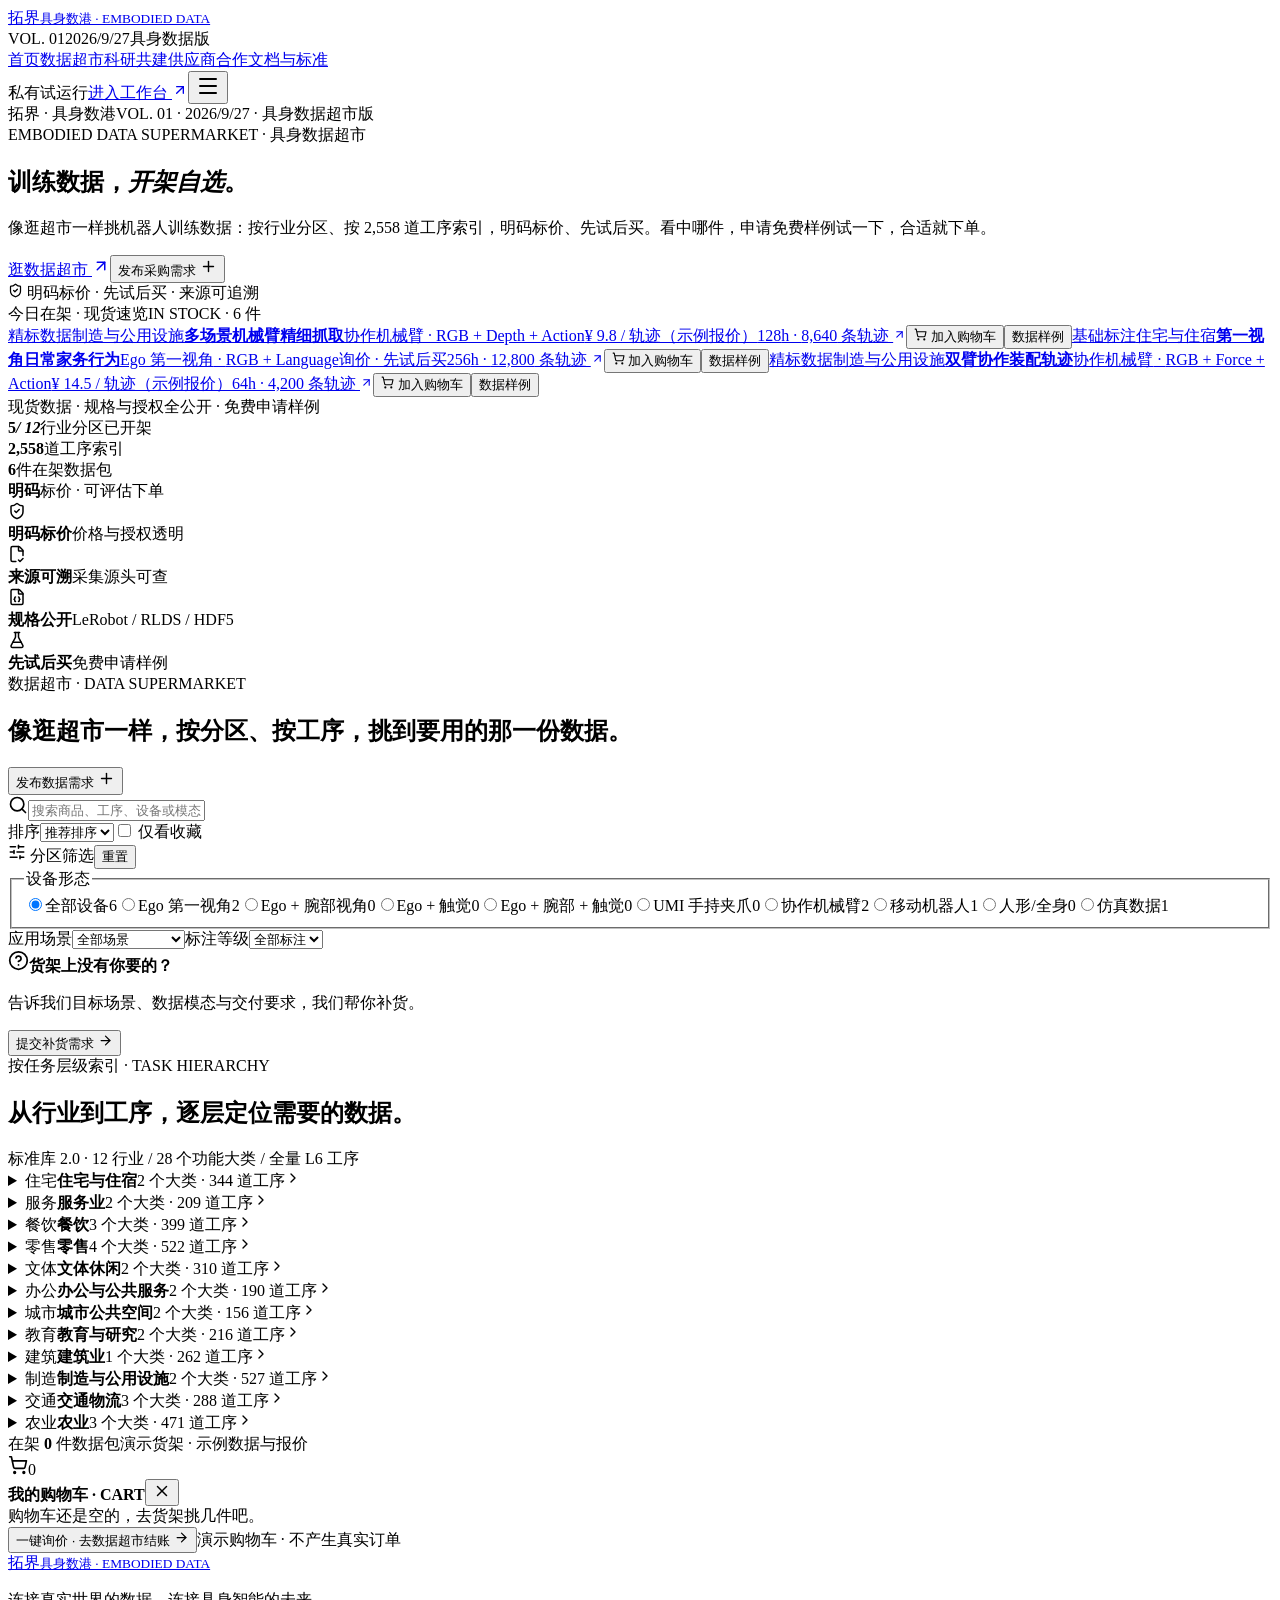
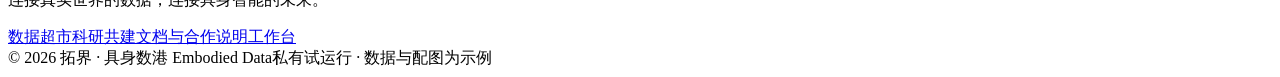
==== commit 4ca33479: "deploy: index.html" ====
--- a/index.html
+++ b/index.html
@@ -1,5 +1,5 @@
-<!DOCTYPE html><html lang="zh-CN"><head><meta charSet="utf-8"/><meta name="viewport" content="width=device-width, initial-scale=1"/><link rel="stylesheet" href="_next/static/css/index.CpqtoNQ-.css" data-rsc-css-href="_next/static/css/index.CpqtoNQ-.css" data-precedence="vite-rsc/importer-resources"/><title>拓界 · 具身数港｜具身智能数据交易与科研共建平台</title><meta name="description" content="拓界（具身数港）是面向具身智能的训练数据平台：数据集按 12 大行业开架、按 2,558 道标准工序索引，规格、样例与授权边界全部公开。样例免费申请、明码数据包可评估下单，并提供科研共建与供应商合作通道。"/><meta name="application-name" content="拓界 · 具身数港"/><meta name="keywords" content="具身智能,机器人训练数据,具身数据交易,数据集,多模态数据,视触觉数据,科研共建,数据授权"/><meta name="robots" content="index, follow"/><meta property="og:title" content="拓界 · 具身数港｜具身智能数据交易与科研共建平台"/><meta property="og:description" content="数据集按 12 大行业开架、按 2,558 道标准工序索引，规格、样例与授权边界全部公开。"/><meta property="og:url" content="https://tuojie-demo.app.workbuddy.host"/><meta property="og:site_name" content="拓界 · 具身数港"/><meta property="og:type" content="website"/><meta property="og:locale" content="zh_CN"/><meta name="twitter:card" content="summary_large_image"/><meta name="twitter:title" content="拓界 · 具身数港｜具身智能数据交易与科研共建平台"/><meta name="twitter:description" content="数据集按 12 大行业开架、按 2,558 道标准工序索引，规格、样例与授权边界全部公开。"/><meta name="codex-preview" content="development"/><noscript></noscript><script type="application/ld+json">{"@context":"https://schema.org","@type":"Organization","name":"拓界 · 具身数港","alternateName":"具身数港 Embodied Data","description":"面向具身智能的训练数据平台：数据集按 12 大行业开架、按 2,558 道标准工序索引，规格、样例与授权边界全部公开。","url":"https://tuojie-demo.app.workbuddy.host"}</script>
-</head><body class="antialiased"><div class="site home-site"><header class="header"><div class="header-inner"><a href="index.html" class="brand" aria-label="拓界首页"><span class="brand-mark"><i></i><i></i><i></i><i></i></span><span>拓界<small>具身数港 · EMBODIED DATA</small></span></a><div class="press-meta" aria-hidden="true"><span>VOL. 01</span><span>2026/9/27</span><span>具身数据版</span></div><nav class="nav" aria-label="主导航"><a href="index.html" class="active">首页</a><a href="index.html#market" class="">数据超市</a><a href="research.html" class="">科研共建</a><a href="suppliers.html" class="">供应商合作</a><a href="standards.html" class="">文档与标准</a></nav><div class="header-actions"><span class="pilot-label">私有试运行</span><a href="workspace.html" class="workspace-link">进入工作台 <svg xmlns="http://www.w3.org/2000/svg" width="16" height="16" viewBox="0 0 24 24" fill="none" stroke="currentColor" stroke-width="2" stroke-linecap="round" stroke-linejoin="round" class="lucide lucide-arrow-up-right" aria-hidden="true"><path d="M7 7h10v10"></path><path d="M7 17 17 7"></path></svg></a><button data-slot="button" data-variant="ghost" data-size="icon" class="inline-flex shrink-0 items-center justify-center gap-2 rounded-md text-sm font-medium whitespace-nowrap transition-all outline-none focus-visible:border-ring focus-visible:ring-[3px] focus-visible:ring-ring/50 disabled:pointer-events-none disabled:opacity-50 aria-invalid:border-destructive aria-invalid:ring-destructive/20 dark:aria-invalid:ring-destructive/40 [&amp;_svg]:pointer-events-none [&amp;_svg]:shrink-0 [&amp;_svg:not([class*=&#x27;size-&#x27;])]:size-4 hover:bg-accent hover:text-accent-foreground dark:hover:bg-accent/50 size-9 mobile-menu" aria-label="打开菜单"><svg xmlns="http://www.w3.org/2000/svg" width="24" height="24" viewBox="0 0 24 24" fill="none" stroke="currentColor" stroke-width="2" stroke-linecap="round" stroke-linejoin="round" class="lucide lucide-menu" aria-hidden="true"><path d="M4 5h16"></path><path d="M4 12h16"></path><path d="M4 19h16"></path></svg></button></div></div></header><main id="main-content"><section class="home-hero"><div class="home-hero-inner"><header class="home-hero-masthead"><span class="hero-masthead-name">拓界 · 具身数港</span><span class="hero-masthead-line" aria-hidden="true"></span><span class="hero-masthead-edition">VOL. 01 · <!-- -->2026/9/27<!-- --> · 具身数据超市版</span></header><div class="home-hero-body"><div class="home-hero-copy"><div class="hero-kicker">EMBODIED DATA SUPERMARKET · 具身数据超市</div><h1 class="home-hero-title">训练数据，<em>开架自选</em>。</h1><p class="home-hero-sub">像逛超市一样挑机器人训练数据：按行业分区、按 2,558 道工序索引，明码标价、先试后买。看中哪件，申请免费样例试一下，合适就下单。</p><div class="home-hero-actions"><a href="index.html#market" class="action dark">逛数据超市 <svg xmlns="http://www.w3.org/2000/svg" width="18" height="18" viewBox="0 0 24 24" fill="none" stroke="currentColor" stroke-width="2" stroke-linecap="round" stroke-linejoin="round" class="lucide lucide-arrow-up-right" aria-hidden="true"><path d="M7 7h10v10"></path><path d="M7 17 17 7"></path></svg></a><button data-slot="button" data-variant="default" data-size="default" class="inline-flex shrink-0 items-center justify-center gap-2 rounded-md text-sm font-medium whitespace-nowrap transition-all outline-none focus-visible:border-ring focus-visible:ring-[3px] focus-visible:ring-ring/50 disabled:pointer-events-none disabled:opacity-50 aria-invalid:border-destructive aria-invalid:ring-destructive/20 dark:aria-invalid:ring-destructive/40 [&amp;_svg]:pointer-events-none [&amp;_svg]:shrink-0 [&amp;_svg:not([class*=&#x27;size-&#x27;])]:size-4 bg-primary text-primary-foreground hover:bg-primary/90 h-9 px-4 py-2 has-[&gt;svg]:px-3 action outline-dark">发布采购需求 <svg xmlns="http://www.w3.org/2000/svg" width="17" height="17" viewBox="0 0 24 24" fill="none" stroke="currentColor" stroke-width="2" stroke-linecap="round" stroke-linejoin="round" class="lucide lucide-plus" aria-hidden="true"><path d="M5 12h14"></path><path d="M12 5v14"></path></svg></button></div><div class="home-hero-note"><svg xmlns="http://www.w3.org/2000/svg" width="15" height="15" viewBox="0 0 24 24" fill="none" stroke="currentColor" stroke-width="2" stroke-linecap="round" stroke-linejoin="round" class="lucide lucide-shield-check" aria-hidden="true"><path d="M20 13c0 5-3.5 7.5-7.66 8.95a1 1 0 0 1-.67-.01C7.5 20.5 4 18 4 13V6a1 1 0 0 1 1-1c2 0 4.5-1.2 6.24-2.72a1.17 1.17 0 0 1 1.52 0C14.51 3.81 17 5 19 5a1 1 0 0 1 1 1z"></path><path d="m9 12 2 2 4-4"></path></svg> 明码标价 · 先试后买 · 来源可追溯</div></div><div class="hero-shelf"><div class="hero-shelf-head"><span>今日在架 · 现货速览</span><span>IN STOCK · <!-- -->6<!-- --> 件</span></div><div class="hero-shelf-grid"><a href="dataset-dexterous-pick.html" class="hero-sku"><span class="sku-top"><span class="sku-grade quality">精标数据</span><span class="sku-aisle">制造与公用设施</span></span><strong class="sku-name">多场景机械臂精细抓取</strong><span class="sku-meta">协作机械臂<!-- --> · <!-- -->RGB + Depth + Action</span><span class="sku-price">¥ 9.8 / 轨迹（示例报价）</span><span class="sku-nums">128<!-- -->h · <!-- -->8,640<!-- --> 条轨迹 <svg xmlns="http://www.w3.org/2000/svg" width="13" height="13" viewBox="0 0 24 24" fill="none" stroke="currentColor" stroke-width="2" stroke-linecap="round" stroke-linejoin="round" class="lucide lucide-arrow-up-right" aria-hidden="true"><path d="M7 7h10v10"></path><path d="M7 17 17 7"></path></svg></span><span class="sku-cart"><button type="button" class="cart-add" data-id="dexterous-pick" data-name="多场景机械臂精细抓取" data-price="¥ 9.8 / 轨迹（示例报价）" data-pricemode="standard" aria-label="加入购物车"><svg xmlns="http://www.w3.org/2000/svg" width="13" height="13" viewBox="0 0 24 24" fill="none" stroke="currentColor" stroke-width="2" stroke-linecap="round" stroke-linejoin="round" class="lucide lucide-shopping-cart" aria-hidden="true"><circle cx="8" cy="21" r="1"></circle><circle cx="19" cy="21" r="1"></circle><path d="M2.05 2.05h2l2.66 12.42a2 2 0 0 0 2 1.58h9.78a2 2 0 0 0 1.95-1.57l1.65-7.43H5.12"></path></svg> 加入购物车</button></span></a><a href="dataset-ego-household.html" class="hero-sku"><span class="sku-top"><span class="sku-grade">基础标注</span><span class="sku-aisle">住宅与住宿</span></span><strong class="sku-name">第一视角日常家务行为</strong><span class="sku-meta">Ego 第一视角<!-- --> · <!-- -->RGB + Language</span><span class="sku-price">询价 · 先试后买</span><span class="sku-nums">256<!-- -->h · <!-- -->12,800<!-- --> 条轨迹 <svg xmlns="http://www.w3.org/2000/svg" width="13" height="13" viewBox="0 0 24 24" fill="none" stroke="currentColor" stroke-width="2" stroke-linecap="round" stroke-linejoin="round" class="lucide lucide-arrow-up-right" aria-hidden="true"><path d="M7 7h10v10"></path><path d="M7 17 17 7"></path></svg></span><span class="sku-cart"><button type="button" class="cart-add" data-id="ego-household" data-name="第一视角日常家务行为" data-price="" data-pricemode="custom" aria-label="加入购物车"><svg xmlns="http://www.w3.org/2000/svg" width="13" height="13" viewBox="0 0 24 24" fill="none" stroke="currentColor" stroke-width="2" stroke-linecap="round" stroke-linejoin="round" class="lucide lucide-shopping-cart" aria-hidden="true"><circle cx="8" cy="21" r="1"></circle><circle cx="19" cy="21" r="1"></circle><path d="M2.05 2.05h2l2.66 12.42a2 2 0 0 0 2 1.58h9.78a2 2 0 0 0 1.95-1.57l1.65-7.43H5.12"></path></svg> 加入购物车</button></span></a><a href="dataset-dexterous-pick.html" class="hero-sku"><span class="sku-top"><span class="sku-grade quality">精标数据</span><span class="sku-aisle">制造与公用设施</span></span><strong class="sku-name">双臂协作装配轨迹</strong><span class="sku-meta">协作机械臂<!-- --> · <!-- -->RGB + Force + Action</span><span class="sku-price">¥ 14.5 / 轨迹（示例报价）</span><span class="sku-nums">64<!-- -->h · <!-- -->4,200<!-- --> 条轨迹 <svg xmlns="http://www.w3.org/2000/svg" width="13" height="13" viewBox="0 0 24 24" fill="none" stroke="currentColor" stroke-width="2" stroke-linecap="round" stroke-linejoin="round" class="lucide lucide-arrow-up-right" aria-hidden="true"><path d="M7 7h10v10"></path><path d="M7 17 17 7"></path></svg></span><span class="sku-cart"><button type="button" class="cart-add" data-id="bimanual-assembly" data-name="双臂协作装配轨迹" data-price="¥ 14.5 / 轨迹（示例报价）" data-pricemode="standard" aria-label="加入购物车"><svg xmlns="http://www.w3.org/2000/svg" width="13" height="13" viewBox="0 0 24 24" fill="none" stroke="currentColor" stroke-width="2" stroke-linecap="round" stroke-linejoin="round" class="lucide lucide-shopping-cart" aria-hidden="true"><circle cx="8" cy="21" r="1"></circle><circle cx="19" cy="21" r="1"></circle><path d="M2.05 2.05h2l2.66 12.42a2 2 0 0 0 2 1.58h9.78a2 2 0 0 0 1.95-1.57l1.65-7.43H5.12"></path></svg> 加入购物车</button></span></a></div><div class="hero-shelf-foot">现货数据 · 规格与授权全公开 · 免费申请样例</div></div></div></div></section><div class="home-impact"><div class="home-impact-item"><b>5<i>/ 12</i></b><span>行业分区已开架</span></div><div class="home-impact-item"><b>2,558</b><span>道工序索引</span></div><div class="home-impact-item"><b>6</b><span>件在架数据包</span></div><div class="home-impact-item"><b>明码</b><span>标价 · 可评估下单</span></div></div><div class="home-trust"><div class="home-trust-item"><svg xmlns="http://www.w3.org/2000/svg" width="18" height="18" viewBox="0 0 24 24" fill="none" stroke="currentColor" stroke-width="2" stroke-linecap="round" stroke-linejoin="round" class="lucide lucide-shield-check" aria-hidden="true"><path d="M20 13c0 5-3.5 7.5-7.66 8.95a1 1 0 0 1-.67-.01C7.5 20.5 4 18 4 13V6a1 1 0 0 1 1-1c2 0 4.5-1.2 6.24-2.72a1.17 1.17 0 0 1 1.52 0C14.51 3.81 17 5 19 5a1 1 0 0 1 1 1z"></path><path d="m9 12 2 2 4-4"></path></svg><div><strong>明码标价</strong><span>价格与授权透明</span></div></div><div class="home-trust-item"><svg xmlns="http://www.w3.org/2000/svg" width="18" height="18" viewBox="0 0 24 24" fill="none" stroke="currentColor" stroke-width="2" stroke-linecap="round" stroke-linejoin="round" class="lucide lucide-file-check-corner" aria-hidden="true"><path d="M10.5 22H6a2 2 0 0 1-2-2V4a2 2 0 0 1 2-2h8a2.4 2.4 0 0 1 1.706.706l3.588 3.588A2.4 2.4 0 0 1 20 8v6"></path><path d="M14 2v5a1 1 0 0 0 1 1h5"></path><path d="m14 20 2 2 4-4"></path></svg><div><strong>来源可溯</strong><span>采集源头可查</span></div></div><div class="home-trust-item"><svg xmlns="http://www.w3.org/2000/svg" width="18" height="18" viewBox="0 0 24 24" fill="none" stroke="currentColor" stroke-width="2" stroke-linecap="round" stroke-linejoin="round" class="lucide lucide-file-braces" aria-hidden="true"><path d="M6 22a2 2 0 0 1-2-2V4a2 2 0 0 1 2-2h8a2.4 2.4 0 0 1 1.704.706l3.588 3.588A2.4 2.4 0 0 1 20 8v12a2 2 0 0 1-2 2z"></path><path d="M14 2v5a1 1 0 0 0 1 1h5"></path><path d="M10 12a1 1 0 0 0-1 1v1a1 1 0 0 1-1 1 1 1 0 0 1 1 1v1a1 1 0 0 0 1 1"></path><path d="M14 18a1 1 0 0 0 1-1v-1a1 1 0 0 1 1-1 1 1 0 0 1-1-1v-1a1 1 0 0 0-1-1"></path></svg><div><strong>规格公开</strong><span>LeRobot / RLDS / HDF5</span></div></div><div class="home-trust-item"><svg xmlns="http://www.w3.org/2000/svg" width="18" height="18" viewBox="0 0 24 24" fill="none" stroke="currentColor" stroke-width="2" stroke-linecap="round" stroke-linejoin="round" class="lucide lucide-flask-conical" aria-hidden="true"><path d="M14 2v6a2 2 0 0 0 .245.96l5.51 10.08A2 2 0 0 1 18 22H6a2 2 0 0 1-1.755-2.96l5.51-10.08A2 2 0 0 0 10 8V2"></path><path d="M6.453 15h11.094"></path><path d="M8.5 2h7"></path></svg><div><strong>先试后买</strong><span>免费申请样例</span></div></div></div><section id="market" class="section home-market"><div class="market-heading"><div><span class="section-label">数据超市 · DATA SUPERMARKET</span><h2>像逛超市一样，按分区、按工序，挑到要用的那一份数据。</h2></div><button data-slot="button" data-variant="default" data-size="default" class="inline-flex shrink-0 items-center justify-center gap-2 rounded-md text-sm font-medium whitespace-nowrap transition-all outline-none focus-visible:border-ring focus-visible:ring-[3px] focus-visible:ring-ring/50 disabled:pointer-events-none disabled:opacity-50 aria-invalid:border-destructive aria-invalid:ring-destructive/20 dark:aria-invalid:ring-destructive/40 [&amp;_svg]:pointer-events-none [&amp;_svg]:shrink-0 [&amp;_svg:not([class*=&#x27;size-&#x27;])]:size-4 bg-primary text-primary-foreground hover:bg-primary/90 h-9 px-4 py-2 has-[&gt;svg]:px-3 action dark">发布数据需求 <svg xmlns="http://www.w3.org/2000/svg" width="17" height="17" viewBox="0 0 24 24" fill="none" stroke="currentColor" stroke-width="2" stroke-linecap="round" stroke-linejoin="round" class="lucide lucide-plus" aria-hidden="true"><path d="M5 12h14"></path><path d="M12 5v14"></path></svg></button></div><div class="market-toolbar"><div class="search-box"><svg xmlns="http://www.w3.org/2000/svg" width="20" height="20" viewBox="0 0 24 24" fill="none" stroke="currentColor" stroke-width="2" stroke-linecap="round" stroke-linejoin="round" class="lucide lucide-search" aria-hidden="true"><path d="m21 21-4.34-4.34"></path><circle cx="11" cy="11" r="8"></circle></svg><input data-slot="input" class="h-9 w-full min-w-0 rounded-md border border-input bg-transparent px-3 py-1 text-base shadow-xs transition-[color,box-shadow] outline-none selection:bg-primary selection:text-primary-foreground file:inline-flex file:h-7 file:border-0 file:bg-transparent file:text-sm file:font-medium file:text-foreground placeholder:text-muted-foreground disabled:pointer-events-none disabled:cursor-not-allowed disabled:opacity-50 md:text-sm dark:bg-input/30 focus-visible:border-ring focus-visible:ring-[3px] focus-visible:ring-ring/50 aria-invalid:border-destructive aria-invalid:ring-destructive/20 dark:aria-invalid:ring-destructive/40" placeholder="搜索商品、工序、设备或模态" aria-label="搜索数据集" value=""/></div><label class="sort-label">排序<select><option value="recommended" selected="">推荐排序</option><option value="hours">时长最多</option><option value="episodes">轨迹最多</option></select></label><label class="fav-filter"><input type="checkbox"/> 仅看收藏</label></div><div class="market-layout"><aside class="filters"><div class="filter-title"><svg xmlns="http://www.w3.org/2000/svg" width="18" height="18" viewBox="0 0 24 24" fill="none" stroke="currentColor" stroke-width="2" stroke-linecap="round" stroke-linejoin="round" class="lucide lucide-sliders-horizontal" aria-hidden="true"><path d="M10 5H3"></path><path d="M12 19H3"></path><path d="M14 3v4"></path><path d="M16 17v4"></path><path d="M21 12h-9"></path><path d="M21 19h-5"></path><path d="M21 5h-7"></path><path d="M8 10v4"></path><path d="M8 12H3"></path></svg> 分区筛选<button>重置</button></div><fieldset><legend>设备形态</legend><label class="checked"><input type="radio" name="deviceForm" checked=""/>全部设备<span>6</span></label><label class=""><input type="radio" name="deviceForm"/>Ego 第一视角<span>2</span></label><label class=""><input type="radio" name="deviceForm"/>Ego + 腕部视角<span>0</span></label><label class=""><input type="radio" name="deviceForm"/>Ego + 触觉<span>0</span></label><label class=""><input type="radio" name="deviceForm"/>Ego + 腕部 + 触觉<span>0</span></label><label class=""><input type="radio" name="deviceForm"/>UMI 手持夹爪<span>0</span></label><label class=""><input type="radio" name="deviceForm"/>协作机械臂<span>2</span></label><label class=""><input type="radio" name="deviceForm"/>移动机器人<span>1</span></label><label class=""><input type="radio" name="deviceForm"/>人形/全身<span>0</span></label><label class=""><input type="radio" name="deviceForm"/>仿真数据<span>1</span></label></fieldset><label class="filter-select">应用场景<select><option selected="">全部场景</option><option>住宅与住宿</option><option>服务业</option><option>餐饮</option><option>零售</option><option>文体休闲</option><option>办公与公共服务</option><option>城市公共空间</option><option>教育与研究</option><option>建筑业</option><option>制造与公用设施</option><option>交通物流</option><option>农业</option></select></label><label class="filter-select">标注等级<select><option selected="">全部标注</option><option>精标数据</option><option>基础标注</option><option>原始数据</option></select></label><div class="filter-help"><svg xmlns="http://www.w3.org/2000/svg" width="21" height="21" viewBox="0 0 24 24" fill="none" stroke="currentColor" stroke-width="2" stroke-linecap="round" stroke-linejoin="round" class="lucide lucide-circle-question-mark" aria-hidden="true"><circle cx="12" cy="12" r="10"></circle><path d="M9.09 9a3 3 0 0 1 5.83 1c0 2-3 3-3 3"></path><path d="M12 17h.01"></path></svg><strong>货架上没有你要的？</strong><p>告诉我们目标场景、数据模态与交付要求，我们帮你补货。</p><button>提交补货需求 <svg xmlns="http://www.w3.org/2000/svg" width="15" height="15" viewBox="0 0 24 24" fill="none" stroke="currentColor" stroke-width="2" stroke-linecap="round" stroke-linejoin="round" class="lucide lucide-arrow-right" aria-hidden="true"><path d="M5 12h14"></path><path d="m12 5 7 7-7 7"></path></svg></button></div></aside><div class="market-results"><section class="section task-hierarchy-section"><div class="section-heading"><div><div class="section-label">按任务层级索引 · TASK HIERARCHY</div><h2>从行业到工序，逐层定位需要的数据。</h2></div><span class="sample-label">标准库 2.0 · 12 行业 / <!-- -->28<!-- --> 个功能大类 / 全量 L6 工序</span></div><div class="th-tree"><details class="th-industry"><summary><span class="th-i-no">住宅</span><strong>住宅与住宿</strong><span class="th-i-meta">2<!-- --> 个大类 · <!-- -->344<!-- --> 道工序</span><span class="th-i-icon"><svg xmlns="http://www.w3.org/2000/svg" width="16" height="16" viewBox="0 0 24 24" fill="none" stroke="currentColor" stroke-width="2" stroke-linecap="round" stroke-linejoin="round" class="lucide lucide-chevron-right" aria-hidden="true"><path d="m9 18 6-6-6-6"></path></svg></span></summary><div class="th-groups"><details class="th-group"><summary><span>住宅</span><span class="th-g-count">151<!-- --> 道</span><span class="th-i-icon"><svg xmlns="http://www.w3.org/2000/svg" width="14" height="14" viewBox="0 0 24 24" fill="none" stroke="currentColor" stroke-width="2" stroke-linecap="round" stroke-linejoin="round" class="lucide lucide-chevron-right" aria-hidden="true"><path d="m9 18 6-6-6-6"></path></svg></span></summary><div class="th-chips"><button type="button" class="th-chip live" title="点击用「清洁」搜索在架数据"><span>清洁鞋柜</span></button><button type="button" class="th-chip live" title="点击用「清洁」搜索在架数据"><span>清洁换鞋凳</span></button><span class="th-chip"><span>洗地垫/脚垫</span></span><span class="th-chip"><span>摆鞋</span></span><span class="th-chip"><span>雨具归位</span></span><span class="th-chip"><span>钥匙杂物归位</span></span><button type="button" class="th-chip live" title="点击用「清洁」搜索在架数据"><span>地面清洁</span></button><button type="button" class="th-chip live" title="点击用「清洁」搜索在架数据"><span>清洁茶几电视柜</span></button><button type="button" class="th-chip live" title="点击用「清洁」搜索在架数据"><span>清洁电视/屏幕</span></button><span class="th-chip"><span>拆洗窗帘</span></span><span class="th-chip"><span>客厅物品归位</span></span><span class="th-chip"><span>摆装饰品</span></span><span class="th-chip"><span>木地板打蜡</span></span><span class="th-chip"><span>石材地面打磨</span></span><span class="th-chip"><span>地毯吸尘</span></span><span class="th-chip"><span>地毯除渍清洗</span></span><span class="th-chip"><span>家具上蜡</span></span><button type="button" class="th-chip live" title="点击用「清洁」搜索在架数据"><span>清洁布艺沙发</span></button><button type="button" class="th-chip live" title="点击用「清洁」搜索在架数据"><span>皮沙发清洁保养</span></button><button type="button" class="th-chip live" title="点击用「清洁」搜索在架数据"><span>清洁餐桌椅</span></button><button type="button" class="th-chip live" title="点击用「清洁」搜索在架数据"><span>清洁酒柜/餐边柜</span></button><span class="th-chip"><span>餐具消毒</span></span><span class="th-chip"><span>餐具归位</span></span><button type="button" class="th-chip live" title="点击用「整理」搜索在架数据"><span>整理餐桌物品</span></button><button type="button" class="th-chip live" title="点击用「整理」搜索在架数据"><span>整理餐边柜物品</span></button><span class="th-chip"><span>烹饪</span></span><span class="th-chip"><span>洗菜备菜</span></span><span class="th-chip"><span>洗油烟机</span></span><button type="button" class="th-chip live" title="点击用「清洁」搜索在架数据"><span>清洁灶台</span></button><span class="th-chip"><span>燃气灶除垢</span></span><button type="button" class="th-chip live" title="点击用「清洁」搜索在架数据"><span>清洁操作台面</span></button><span class="th-chip"><span>刷水槽</span></span><span class="th-chip"><span>水龙头除垢</span></span><button type="button" class="th-chip live" title="点击用「清洁」搜索在架数据"><span>清洁橱柜</span></button><button type="button" class="th-chip live" title="点击用「清洁」搜索在架数据"><span>清洁冰箱/除霜</span></button><button type="button" class="th-chip live" title="点击用「清洁」搜索在架数据"><span>清洁微波炉烤箱</span></button><span class="th-chip"><span>厨具餐具消毒</span></span><span class="th-chip"><span>调料归位</span></span><button type="button" class="th-chip live" title="点击用「整理」搜索在架数据"><span>整理冰箱食品</span></button><span class="th-chip"><span>厨具餐具归位</span></span><span class="th-chip"><span>床垫除螨</span></span><button type="button" class="th-chip live" title="点击用「清洁」搜索在架数据"><span>清洁衣柜</span></button><button type="button" class="th-chip live" title="点击用「清洁」搜索在架数据"><span>清洁床头柜</span></button><button type="button" class="th-chip live" title="点击用「整理」搜索在架数据"><span>整理收纳衣物</span></button><button type="button" class="th-chip live" title="点击用「整理」搜索在架数据"><span>整理衣柜</span></button><span class="th-chip"><span>床品归位</span></span><span class="th-chip"><span>床头物品归位</span></span><span class="th-chip"><span>刷马桶</span></span><span class="th-chip"><span>马桶消毒</span></span><button type="button" class="th-chip live" title="点击用「清洁」搜索在架数据"><span>清洁洗手台</span></button><span class="th-chip"><span>刷淋浴间</span></span><span class="th-chip"><span>刷浴缸消毒</span></span><span class="th-chip"><span>花洒除垢</span></span><span class="th-chip"><span>瓷砖缝除霉</span></span><span class="th-chip"><span>卫生间消毒</span></span><span class="th-chip"><span>补充洗手间用品</span></span><button type="button" class="th-chip live" title="点击用「清洁」搜索在架数据"><span>收纳清洁用品</span></button><button type="button" class="th-chip live" title="点击用「清洁」搜索在架数据"><span>清洁晾衣架</span></button><button type="button" class="th-chip live" title="点击用「清洁」搜索在架数据"><span>清洁储物柜</span></button><span class="th-chip"><span>收晾晒衣物</span></span><button type="button" class="th-chip live" title="点击用「整理」搜索在架数据"><span>整理阳台杂物</span></button><span class="th-chip"><span>洗地垫</span></span><span class="th-chip"><span>擦栏杆</span></span><span class="th-chip"><span>疏通地漏</span></span><span class="th-chip"><span>绿植养护</span></span><button type="button" class="th-chip live" title="点击用「清洁」搜索在架数据"><span>清洁书桌</span></button><button type="button" class="th-chip live" title="点击用「清洁」搜索在架数据"><span>清洁书柜/书架</span></button><button type="button" class="th-chip live" title="点击用「整理」搜索在架数据"><span>整理归档文件</span></button><button type="button" class="th-chip live" title="点击用「整理」搜索在架数据"><span>整理书架</span></button><button type="button" class="th-chip live" title="点击用「整理」搜索在架数据"><span>整理桌面物品</span></button><span class="th-chip"><span>物品归位</span></span><button type="button" class="th-chip live" title="点击用「清洁」搜索在架数据"><span>清洁储物架</span></button><button type="button" class="th-chip live" title="点击用「整理」搜索在架数据"><span>整理收纳箱</span></button><span class="th-chip"><span>物品分类摆放</span></span><span class="th-chip"><span>除湿防潮</span></span><span class="th-chip"><span>除虫防霉</span></span><button type="button" class="th-chip live" title="点击用「整理」搜索在架数据"><span>整理工具</span></button><span class="th-chip"><span>清点物品</span></span><span class="th-chip"><span>洗洗衣机内筒</span></span><span class="th-chip"><span>清烘干机滤网</span></span><span class="th-chip"><span>晾晒衣物</span></span><span class="th-chip"><span>收叠衣物</span></span><span class="th-chip"><span>熨烫衣物</span></span><button type="button" class="th-chip live" title="点击用「整理」搜索在架数据"><span>整理洗涤用品</span></button><span class="th-chip"><span>杂物归位</span></span><span class="th-chip"><span>扫落叶</span></span><span class="th-chip"><span>修剪草坪</span></span><span class="th-chip"><span>浇花</span></span><span class="th-chip"><span>清花坛</span></span><button type="button" class="th-chip live" title="点击用「清洁」搜索在架数据"><span>清洁户外家具</span></button><span class="th-chip"><span>洗遮阳棚/遮阳伞</span></span><span class="th-chip"><span>园艺工具归位</span></span><button type="button" class="th-chip live" title="点击用「整理」搜索在架数据"><span>整理花盆</span></button><span class="th-chip"><span>拔杂草</span></span><span class="th-chip"><span>除地面油污</span></span><button type="button" class="th-chip live" title="点击用「清洁」搜索在架数据"><span>清洁车库门</span></button><button type="button" class="th-chip live" title="点击用「清洁」搜索在架数据"><span>清洁工具架</span></button><span class="th-chip"><span>工具归位</span></span><button type="button" class="th-chip live" title="点击用「整理」搜索在架数据"><span>整理随车物品</span></button><span class="th-chip"><span>擦车窗</span></span><span class="th-chip"><span>浇水</span></span><span class="th-chip"><span>修剪灌木</span></span><span class="th-chip"><span>除草</span></span><span class="th-chip"><span>施肥</span></span><span class="th-chip"><span>松土</span></span><span class="th-chip"><span>清落叶</span></span><span class="th-chip"><span>修剪花枝</span></span><button type="button" class="th-chip live" title="点击用「清洁」搜索在架数据"><span>清洁花盆</span></button><button type="button" class="th-chip live" title="点击用「整理」搜索在架数据"><span>整理园艺工具</span></button><button type="button" class="th-chip live" title="点击用「整理」搜索在架数据"><span>整理线缆</span></button><button type="button" class="th-chip live" title="点击用「清洁」搜索在架数据"><span>清洁投影幕布</span></button><span class="th-chip"><span>擦拭音响设备</span></span><button type="button" class="th-chip live" title="点击用「清洁」搜索在架数据"><span>清洁沙发</span></button><button type="button" class="th-chip live" title="点击用「清洁」搜索在架数据"><span>清洁遥控器</span></button><span class="th-chip"><span>地面吸尘</span></span><button type="button" class="th-chip live" title="点击用「整理」搜索在架数据"><span>整理碟片</span></button><span class="th-chip"><span>健身器械消毒</span></span><button type="button" class="th-chip live" title="点击用「清洁」搜索在架数据"><span>清洁瑜伽垫</span></button><span class="th-chip"><span>换毛巾浴巾</span></span><button type="button" class="th-chip live" title="点击用「清洁」搜索在架数据"><span>清洁更衣室</span></button><span class="th-chip"><span>器械归位</span></span><span class="th-chip"><span>小件器材归位</span></span><button type="button" class="th-chip live" title="点击用「整理」搜索在架数据"><span>整理储物柜物品</span></button><span class="th-chip"><span>擦拭酒架</span></span><span class="th-chip"><span>酒瓶除尘</span></span><span class="th-chip"><span>维护温湿度设备</span></span><button type="button" class="th-chip live" title="点击用「整理」搜索在架数据"><span>整理酒类</span></button><button type="button" class="th-chip live" title="点击用「清洁」搜索在架数据"><span>清洁品酒台</span></button><span class="th-chip"><span>擦酒杯</span></span><span class="th-chip"><span>检测泳池水质</span></span><span class="th-chip"><span>刷泳池池壁</span></span><span class="th-chip"><span>吸泳池池底</span></span><span class="th-chip"><span>洗泳池过滤设备</span></span><span class="th-chip"><span>泳具归位</span></span><span class="th-chip"><span>摆躺椅毛巾</span></span><span class="th-chip"><span>收晾晒物品</span></span><span class="th-chip"><span>疏通排水沟</span></span><button type="button" class="th-chip live" title="点击用「清洁」搜索在架数据"><span>清洁露台地面</span></button><span class="th-chip"><span>擦桌椅</span></span><span class="th-chip"><span>擦案几</span></span><button type="button" class="th-chip live" title="点击用「清洁」搜索在架数据"><span>清洁灯具</span></button><span class="th-chip"><span>擦门窗</span></span><button type="button" class="th-chip live" title="点击用「整理」搜索在架数据"><span>整理杂物</span></button><span class="th-chip"><span>归位桌椅</span></span><span class="th-chip"><span>擦相框摆件</span></span><span class="th-chip"><span>分类存放</span></span><span class="th-chip"><span>除虫</span></span><span class="th-chip"><span>清排水口</span></span><button type="button" class="th-chip live" title="点击用「清洁」搜索在架数据"><span>清洁栏杆</span></button><span class="th-chip"><span>收晾晒物</span></span><span class="th-chip"><span>疏通排水管</span></span></div><div class="th-samples"><span class="th-samples-label">样例</span><button type="button" class="th-sample" title="用「清洁」搜索在架数据"><span class="th-sample-frame" aria-hidden="true"><span class="th-sample-bbox" style="left:15%;top:18%;width:44%;height:42%"></span></span><span class="th-sample-name">清洁鞋柜</span></button><button type="button" class="th-sample" title="用「清洁」搜索在架数据"><span class="th-sample-frame" aria-hidden="true"><span class="th-sample-bbox" style="left:28%;top:16%;width:42%;height:48%"></span></span><span class="th-sample-name">清洁换鞋凳</span></button><button type="button" class="th-sample" title="用「清洁」搜索在架数据"><span class="th-sample-frame" aria-hidden="true"><span class="th-sample-bbox" style="left:18%;top:30%;width:50%;height:36%"></span></span><span class="th-sample-name">地面清洁</span></button></div></details><details class="th-group"><summary><span>住宿场所</span><span class="th-g-count">193<!-- --> 道</span><span class="th-i-icon"><svg xmlns="http://www.w3.org/2000/svg" width="14" height="14" viewBox="0 0 24 24" fill="none" stroke="currentColor" stroke-width="2" stroke-linecap="round" stroke-linejoin="round" class="lucide lucide-chevron-right" aria-hidden="true"><path d="m9 18 6-6-6-6"></path></svg></span></summary><div class="th-chips"><span class="th-chip"><span>大堂地面打扫/石材保养</span></span><span class="th-chip"><span>地面抛光</span></span><button type="button" class="th-chip live" title="点击用「清洁」搜索在架数据"><span>清洁前台台面</span></button><button type="button" class="th-chip live" title="点击用「清洁」搜索在架数据"><span>清洁大堂沙发</span></button><button type="button" class="th-chip live" title="点击用「清洁」搜索在架数据"><span>清洁大堂玻璃门</span></button><span class="th-chip"><span>浇花养护</span></span><button type="button" class="th-chip live" title="点击用「清洁」搜索在架数据"><span>清洁指示牌/标识</span></button><span class="th-chip"><span>前台物品归位</span></span><button type="button" class="th-chip live" title="点击用「整理」搜索在架数据"><span>整理宣传物料</span></button><button type="button" class="th-chip live" title="点击用「整理」搜索在架数据"><span>整理报刊杂志</span></button><button type="button" class="th-chip live" title="点击用「清洁」搜索在架数据"><span>地面清洁</span></button><span class="th-chip"><span>床垫除螨</span></span><span class="th-chip"><span>客房卫生间消毒</span></span><span class="th-chip"><span>刷马桶</span></span><button type="button" class="th-chip live" title="点击用「清洁」搜索在架数据"><span>清洁洗手台</span></button><span class="th-chip"><span>刷淋浴间</span></span><button type="button" class="th-chip live" title="点击用「清洁」搜索在架数据"><span>清洁客房桌面台面</span></button><button type="button" class="th-chip live" title="点击用「清洁」搜索在架数据"><span>清洁电视/屏幕</span></button><span class="th-chip"><span>补充客房一次性用品</span></span><span class="th-chip"><span>拆洗窗帘</span></span><button type="button" class="th-chip live" title="点击用「整理」搜索在架数据"><span>整理行李架</span></button><button type="button" class="th-chip live" title="点击用「清洁」搜索在架数据"><span>清洁餐厅桌椅</span></button><span class="th-chip"><span>餐厅餐具消毒</span></span><button type="button" class="th-chip live" title="点击用「清洁」搜索在架数据"><span>清洁操作台面</span></button><button type="button" class="th-chip live" title="点击用「清洁」搜索在架数据"><span>清洁餐车</span></button><button type="button" class="th-chip live" title="点击用「清洁」搜索在架数据"><span>清洁酒柜/餐边柜</span></button><span class="th-chip"><span>摆桌椅</span></span><span class="th-chip"><span>摆餐具</span></span><span class="th-chip"><span>调料归位</span></span><button type="button" class="th-chip live" title="点击用「整理」搜索在架数据"><span>整理餐车物品</span></button><span class="th-chip"><span>铺桌布</span></span><span class="th-chip"><span>布置花艺</span></span><button type="button" class="th-chip live" title="点击用「清洁」搜索在架数据"><span>清洁桌椅</span></button><span class="th-chip"><span>撤台清理</span></span><span class="th-chip"><span>餐具清洗消毒</span></span><button type="button" class="th-chip live" title="点击用「整理」搜索在架数据"><span>整理餐车</span></button><button type="button" class="th-chip live" title="点击用「清洁」搜索在架数据"><span>清洁舞台</span></button><button type="button" class="th-chip live" title="点击用「整理」搜索在架数据"><span>整理桌布</span></button><span class="th-chip"><span>健身器械消毒</span></span><button type="button" class="th-chip live" title="点击用「清洁」搜索在架数据"><span>清洁瑜伽垫</span></button><button type="button" class="th-chip live" title="点击用「清洁」搜索在架数据"><span>清洁更衣室</span></button><span class="th-chip"><span>器械归位</span></span><span class="th-chip"><span>小件器材归位</span></span><button type="button" class="th-chip live" title="点击用「整理」搜索在架数据"><span>整理储物柜物品</span></button><span class="th-chip"><span>检测泳池水质</span></span><span class="th-chip"><span>刷泳池池壁</span></span><span class="th-chip"><span>吸泳池池底</span></span><span class="th-chip"><span>洗泳池过滤设备</span></span><span class="th-chip"><span>泳具归位</span></span><span class="th-chip"><span>摆躺椅毛巾</span></span><span class="th-chip"><span>洗洗衣机内筒</span></span><span class="th-chip"><span>清烘干机滤网</span></span><span class="th-chip"><span>洗涤烘干布草</span></span><span class="th-chip"><span>布草分类收纳</span></span><span class="th-chip"><span>布草消毒</span></span><span class="th-chip"><span>衣物分类</span></span><span class="th-chip"><span>叠衣服</span></span><span class="th-chip"><span>洗涤用品归位</span></span><button type="button" class="th-chip live" title="点击用「清洁」搜索在架数据"><span>清洁储物架</span></button><span class="th-chip"><span>布草分类码放</span></span><button type="button" class="th-chip live" title="点击用「整理」搜索在架数据"><span>整理货架物品</span></button><span class="th-chip"><span>盘点布草数量</span></span><button type="button" class="th-chip live" title="点击用「清洁」搜索在架数据"><span>清洁设备表面</span></button><span class="th-chip"><span>除尘</span></span><button type="button" class="th-chip live" title="点击用「整理」搜索在架数据"><span>整理线缆</span></button><span class="th-chip"><span>清洗空调滤网</span></span><button type="button" class="th-chip live" title="点击用「清洁」搜索在架数据"><span>清洁机柜</span></button><button type="button" class="th-chip live" title="点击用「整理」搜索在架数据"><span>整理标识标签</span></button><span class="th-chip"><span>除地面油污</span></span><button type="button" class="th-chip live" title="点击用「清洁」搜索在架数据"><span>清洁停车位标识</span></button><button type="button" class="th-chip live" title="点击用「清洁」搜索在架数据"><span>清洁立柱</span></button><span class="th-chip"><span>车辆停放整齐</span></span><button type="button" class="th-chip live" title="点击用「整理」搜索在架数据"><span>整理岗亭物品</span></button><span class="th-chip"><span>清排水沟</span></span><button type="button" class="th-chip live" title="点击用「整理」搜索在架数据"><span>整理钥匙</span></button><span class="th-chip"><span>擦玻璃门</span></span><span class="th-chip"><span>马桶消毒</span></span><span class="th-chip"><span>刷浴缸消毒</span></span><span class="th-chip"><span>花洒除垢</span></span><span class="th-chip"><span>水龙头除垢</span></span><span class="th-chip"><span>瓷砖缝除霉</span></span><span class="th-chip"><span>卫生间消毒</span></span><span class="th-chip"><span>补充洗手间用品</span></span><button type="button" class="th-chip live" title="点击用「清洁」搜索在架数据"><span>收纳清洁用品</span></button><span class="th-chip"><span>洗布艺沙发</span></span><span class="th-chip"><span>公共物品归位</span></span><span class="th-chip"><span>桌椅归位</span></span><button type="button" class="th-chip live" title="点击用「整理」搜索在架数据"><span>整理书刊</span></button><span class="th-chip"><span>地毯吸尘</span></span><button type="button" class="th-chip live" title="点击用「整理」搜索在架数据"><span>整理杂物</span></button><span class="th-chip"><span>分类存放</span></span><span class="th-chip"><span>除湿防潮</span></span><span class="th-chip"><span>除虫</span></span><span class="th-chip"><span>工具归位</span></span><span class="th-chip"><span>清点物品</span></span><span class="th-chip"><span>木地板打蜡</span></span><span class="th-chip"><span>石材地面打磨</span></span><span class="th-chip"><span>地毯除渍清洗</span></span><span class="th-chip"><span>家具上蜡</span></span><button type="button" class="th-chip live" title="点击用「清洁」搜索在架数据"><span>清洁布艺沙发</span></button><button type="button" class="th-chip live" title="点击用「清洁」搜索在架数据"><span>皮沙发清洁保养</span></button><button type="button" class="th-chip live" title="点击用「清洁」搜索在架数据"><span>清洁茶几电视柜</span></button><span class="th-chip"><span>客厅物品归位</span></span><span class="th-chip"><span>摆装饰品</span></span><span class="th-chip"><span>烹饪</span></span><span class="th-chip"><span>洗菜备菜</span></span><span class="th-chip"><span>洗油烟机</span></span><button type="button" class="th-chip live" title="点击用「清洁」搜索在架数据"><span>清洁灶台</span></button><span class="th-chip"><span>燃气灶除垢</span></span><span class="th-chip"><span>刷水槽</span></span><button type="button" class="th-chip live" title="点击用「清洁」搜索在架数据"><span>清洁橱柜</span></button><button type="button" class="th-chip live" title="点击用「清洁」搜索在架数据"><span>清洁冰箱/除霜</span></button><button type="button" class="th-chip live" title="点击用「清洁」搜索在架数据"><span>清洁微波炉烤箱</span></button><span class="th-chip"><span>厨具餐具消毒</span></span><button type="button" class="th-chip live" title="点击用「整理」搜索在架数据"><span>整理冰箱食品</span></button><span class="th-chip"><span>厨具餐具归位</span></span><span class="th-chip"><span>扫落叶</span></span><span class="th-chip"><span>修剪草坪</span></span><span class="th-chip"><span>浇花</span></span><span class="th-chip"><span>清花坛</span></span><button type="button" class="th-chip live" title="点击用「清洁」搜索在架数据"><span>清洁户外家具</span></button><span class="th-chip"><span>洗遮阳棚/遮阳伞</span></span><span class="th-chip"><span>园艺工具归位</span></span><button type="button" class="th-chip live" title="点击用「整理」搜索在架数据"><span>整理花盆</span></button><span class="th-chip"><span>拔杂草</span></span><span class="th-chip"><span>客房清扫</span></span><span class="th-chip"><span>撤换床品</span></span><span class="th-chip"><span>庭院清理</span></span><button type="button" class="th-chip live" title="点击用「清洁」搜索在架数据"><span>泳池清洁</span></button><span class="th-chip"><span>花园修剪</span></span><span class="th-chip"><span>阳台清理</span></span><span class="th-chip"><span>擦玻璃</span></span><span class="th-chip"><span>洗地垫</span></span><span class="th-chip"><span>调试投影设备</span></span><span class="th-chip"><span>擦白板</span></span><span class="th-chip"><span>摆文具水牌</span></span><span class="th-chip"><span>会后清理</span></span><span class="th-chip"><span>补充茶水器具</span></span><span class="th-chip"><span>理疗床品更换</span></span><button type="button" class="th-chip live" title="点击用「清洁」搜索在架数据"><span>按摩床清洁</span></button><button type="button" class="th-chip live" title="点击用「整理」搜索在架数据"><span>精油瓶整理</span></button><span class="th-chip"><span>毛巾消毒</span></span><span class="th-chip"><span>地面消毒</span></span><button type="button" class="th-chip live" title="点击用「整理」搜索在架数据"><span>储物柜整理</span></button><span class="th-chip"><span>补充用品</span></span><span class="th-chip"><span>娱乐区设施消毒</span></span><span class="th-chip"><span>玩具消毒</span></span><span class="th-chip"><span>娱乐器材归位</span></span><button type="button" class="th-chip live" title="点击用「整理」搜索在架数据"><span>整理桌游玩具</span></button><span class="th-chip"><span>擦桌面台面</span></span><span class="th-chip"><span>游乐设施消毒</span></span><span class="th-chip"><span>海洋球清洗</span></span><button type="button" class="th-chip live" title="点击用「清洁」搜索在架数据"><span>滑梯清洁</span></button><span class="th-chip"><span>软垫消毒</span></span><span class="th-chip"><span>玩具归位</span></span><span class="th-chip"><span>浇水</span></span><span class="th-chip"><span>修剪灌木</span></span><span class="th-chip"><span>除草</span></span><span class="th-chip"><span>施肥</span></span><span class="th-chip"><span>清落叶</span></span><span class="th-chip"><span>修剪花枝</span></span><span class="th-chip"><span>灌溉设备维护</span></span><button type="button" class="th-chip live" title="点击用「整理」搜索在架数据"><span>营位整理</span></button><span class="th-chip"><span>地面平整</span></span><span class="th-chip"><span>清理垃圾</span></span><button type="button" class="th-chip live" title="点击用「整理」搜索在架数据"><span>帐篷检查整理</span></button><span class="th-chip"><span>清理碎石</span></span><button type="button" class="th-chip live" title="点击用「整理」搜索在架数据"><span>整理防潮垫</span></button><span class="th-chip"><span>帐篷搭建</span></span><button type="button" class="th-chip live" title="点击用「清洁」搜索在架数据"><span>帐篷清洁</span></button><button type="button" class="th-chip live" title="点击用「整理」搜索在架数据"><span>防潮垫整理</span></button><span class="th-chip"><span>垃圾清理</span></span><span class="th-chip"><span>帐篷收纳</span></span><span class="th-chip"><span>固定风绳</span></span><span class="th-chip"><span>水电桩检查维护</span></span><span class="th-chip"><span>排污管清理</span></span><button type="button" class="th-chip live" title="点击用「清洁」搜索在架数据"><span>遮阳棚清洁</span></button><span class="th-chip"><span>区域消毒</span></span><button type="button" class="th-chip live" title="点击用「整理」搜索在架数据"><span>整理外接电源线</span></button><button type="button" class="th-chip live" title="点击用「清洁」搜索在架数据"><span>柜台清洁</span></button><button type="button" class="th-chip live" title="点击用「整理」搜索在架数据"><span>货架整理</span></button><span class="th-chip"><span>商品补货</span></span><button type="button" class="th-chip live" title="点击用「清洁」搜索在架数据"><span>热水器清洁</span></button><button type="button" class="th-chip live" title="点击用「清洁」搜索在架数据"><span>冰箱清洁</span></button><button type="button" class="th-chip live" title="点击用「整理」搜索在架数据"><span>整理物资</span></button><button type="button" class="th-chip live" title="点击用「清洁」搜索在架数据"><span>烧烤炉清洁</span></button><span class="th-chip"><span>烤网清洗</span></span><span class="th-chip"><span>炭灰清理</span></span><span class="th-chip"><span>桌椅擦洗</span></span><button type="button" class="th-chip live" title="点击用「清洁」搜索在架数据"><span>清洁操作台</span></button><button type="button" class="th-chip live" title="点击用「清洁」搜索在架数据"><span>设施清洁消毒</span></button><span class="th-chip"><span>器材检修</span></span><button type="button" class="th-chip live" title="点击用「清洁」搜索在架数据"><span>秋千清洁</span></button></div><div class="th-samples"><span class="th-samples-label">样例</span><button type="button" class="th-sample" title="用「清洁」搜索在架数据"><span class="th-sample-frame" aria-hidden="true"><span class="th-sample-bbox" style="left:15%;top:18%;width:44%;height:42%"></span></span><span class="th-sample-name">清洁前台台面</span></button><button type="button" class="th-sample" title="用「清洁」搜索在架数据"><span class="th-sample-frame" aria-hidden="true"><span class="th-sample-bbox" style="left:28%;top:16%;width:42%;height:48%"></span></span><span class="th-sample-name">清洁大堂沙发</span></button><button type="button" class="th-sample" title="用「清洁」搜索在架数据"><span class="th-sample-frame" aria-hidden="true"><span class="th-sample-bbox" style="left:18%;top:30%;width:50%;height:36%"></span></span><span class="th-sample-name">清洁大堂玻璃门</span></button></div></details></div></details><details class="th-industry"><summary><span class="th-i-no">服务</span><strong>服务业</strong><span class="th-i-meta">2<!-- --> 个大类 · <!-- -->209<!-- --> 道工序</span><span class="th-i-icon"><svg xmlns="http://www.w3.org/2000/svg" width="16" height="16" viewBox="0 0 24 24" fill="none" stroke="currentColor" stroke-width="2" stroke-linecap="round" stroke-linejoin="round" class="lucide lucide-chevron-right" aria-hidden="true"><path d="m9 18 6-6-6-6"></path></svg></span></summary><div class="th-groups"><details class="th-group"><summary><span>维修作业场所</span><span class="th-g-count">89<!-- --> 道</span><span class="th-i-icon"><svg xmlns="http://www.w3.org/2000/svg" width="14" height="14" viewBox="0 0 24 24" fill="none" stroke="currentColor" stroke-width="2" stroke-linecap="round" stroke-linejoin="round" class="lucide lucide-chevron-right" aria-hidden="true"><path d="m9 18 6-6-6-6"></path></svg></span></summary><div class="th-chips"><span class="th-chip"><span>车辆举升</span></span><span class="th-chip"><span>故障检修</span></span><span class="th-chip"><span>更换配件</span></span><span class="th-chip"><span>工位清洁</span></span><span class="th-chip"><span>工具归位</span></span><span class="th-chip"><span>地面清洁</span></span><span class="th-chip"><span>钣金修复</span></span><span class="th-chip"><span>打磨钣金</span></span><span class="th-chip"><span>喷漆</span></span><span class="th-chip"><span>烤漆</span></span><span class="th-chip"><span>区域通风</span></span><span class="th-chip"><span>配件入库</span></span><span class="th-chip"><span>领用配件</span></span><span class="th-chip"><span>盘点货物</span></span><span class="th-chip"><span>工具整理</span></span><span class="th-chip"><span>物料归位</span></span><span class="th-chip"><span>开单报价</span></span><span class="th-chip"><span>区域保洁</span></span><span class="th-chip"><span>设备除尘</span></span><span class="th-chip"><span>物品整理归位</span></span><span class="th-chip"><span>座椅清洁</span></span><span class="th-chip"><span>地面保洁</span></span><span class="th-chip"><span>故障诊断</span></span><span class="th-chip"><span>检测设备维护</span></span><span class="th-chip"><span>洗车</span></span><span class="th-chip"><span>擦干</span></span><span class="th-chip"><span>内饰清洁</span></span><span class="th-chip"><span>区域排水清理</span></span><span class="th-chip"><span>废油收集</span></span><span class="th-chip"><span>危废暂存</span></span><span class="th-chip"><span>定期清运</span></span><span class="th-chip"><span>拆机检修</span></span><span class="th-chip"><span>元件更换</span></span><span class="th-chip"><span>台面清洁</span></span><span class="th-chip"><span>元件入库</span></span><span class="th-chip"><span>领用元件</span></span><span class="th-chip"><span>通电检测</span></span><span class="th-chip"><span>故障排查</span></span><span class="th-chip"><span>仪器维护</span></span><span class="th-chip"><span>垃圾清运</span></span><span class="th-chip"><span>旧机存放</span></span><span class="th-chip"><span>配件储存</span></span><span class="th-chip"><span>拆机检测</span></span><span class="th-chip"><span>故障维修</span></span><span class="th-chip"><span>清洁装机</span></span><span class="th-chip"><span>备件入库</span></span><span class="th-chip"><span>领用备件</span></span><span class="th-chip"><span>功能测试</span></span><span class="th-chip"><span>数据检测</span></span><span class="th-chip"><span>维修验证</span></span><span class="th-chip"><span>取机交付</span></span><span class="th-chip"><span>车辆检修</span></span><span class="th-chip"><span>补胎</span></span><span class="th-chip"><span>换胎</span></span><span class="th-chip"><span>家具修复</span></span><span class="th-chip"><span>组装</span></span><span class="th-chip"><span>翻新</span></span><span class="th-chip"><span>车间清洁</span></span><span class="th-chip"><span>打磨工件</span></span><span class="th-chip"><span>抛光</span></span><span class="th-chip"><span>除尘</span></span><span class="th-chip"><span>材料入库</span></span><span class="th-chip"><span>领用材料</span></span><span class="th-chip"><span>报价</span></span><span class="th-chip"><span>四轮定位</span></span><span class="th-chip"><span>参数调整</span></span><span class="th-chip"><span>设备维护</span></span><span class="th-chip"><span>轮胎拆卸</span></span><span class="th-chip"><span>安装</span></span><span class="th-chip"><span>螺丝紧固</span></span><span class="th-chip"><span>动平衡检测</span></span><span class="th-chip"><span>配重调整</span></span><span class="th-chip"><span>轮胎入库</span></span><span class="th-chip"><span>领用轮胎</span></span><span class="th-chip"><span>拆表检修</span></span><span class="th-chip"><span>机芯维护</span></span><span class="th-chip"><span>清洁组装</span></span><span class="th-chip"><span>工具保养</span></span><span class="th-chip"><span>消毒</span></span><span class="th-chip"><span>零件入库</span></span><span class="th-chip"><span>领用零件</span></span><span class="th-chip"><span>取件交付</span></span><span class="th-chip"><span>柜台清洁</span></span><span class="th-chip"><span>家电拆洗</span></span><span class="th-chip"><span>深度清洗</span></span><span class="th-chip"><span>晾干</span></span><span class="th-chip"><span>领用工具</span></span><span class="th-chip"><span>待清洗家电存放</span></span><span class="th-chip"><span>交接</span></span></div></details><details class="th-group"><summary><span>个人生活服务场所</span><span class="th-g-count">120<!-- --> 道</span><span class="th-i-icon"><svg xmlns="http://www.w3.org/2000/svg" width="14" height="14" viewBox="0 0 24 24" fill="none" stroke="currentColor" stroke-width="2" stroke-linecap="round" stroke-linejoin="round" class="lucide lucide-chevron-right" aria-hidden="true"><path d="m9 18 6-6-6-6"></path></svg></span></summary><div class="th-chips"><span class="th-chip"><span>围布更换</span></span><span class="th-chip"><span>地面清洁</span></span><span class="th-chip"><span>工具清洁消毒</span></span><span class="th-chip"><span>物品整理归位</span></span><span class="th-chip"><span>毛巾更换</span></span><span class="th-chip"><span>水槽清洁</span></span><span class="th-chip"><span>药水调配</span></span><span class="th-chip"><span>工具消毒</span></span><span class="th-chip"><span>区域通风</span></span><span class="th-chip"><span>工具整理</span></span><span class="th-chip"><span>座椅清洁</span></span><span class="th-chip"><span>杂志整理</span></span><span class="th-chip"><span>地面保洁</span></span><span class="th-chip"><span>收银结算</span></span><span class="th-chip"><span>设备除尘</span></span><span class="th-chip"><span>垃圾清运</span></span><span class="th-chip"><span>毛巾消毒</span></span><span class="th-chip"><span>用品补充</span></span><span class="th-chip"><span>物料归位</span></span><span class="th-chip"><span>床品更换</span></span><span class="th-chip"><span>室内消毒</span></span><span class="th-chip"><span>仪器操作</span></span><span class="th-chip"><span>用品清洁</span></span><span class="th-chip"><span>产品陈列</span></span><span class="th-chip"><span>货架清洁</span></span><span class="th-chip"><span>补货</span></span><span class="th-chip"><span>室内清洁</span></span><span class="th-chip"><span>计价收费</span></span><span class="th-chip"><span>取衣核对</span></span><span class="th-chip"><span>水洗</span></span><span class="th-chip"><span>机洗</span></span><span class="th-chip"><span>晾晒衣物</span></span><span class="th-chip"><span>设备维护</span></span><span class="th-chip"><span>干洗操作</span></span><span class="th-chip"><span>熨烫</span></span><span class="th-chip"><span>折叠</span></span><span class="th-chip"><span>包装</span></span><span class="th-chip"><span>衣物挂放</span></span><span class="th-chip"><span>查找</span></span><span class="th-chip"><span>交付</span></span><span class="th-chip"><span>衣物消毒</span></span><span class="th-chip"><span>设备消毒</span></span><span class="th-chip"><span>泡脚盆清洗消毒</span></span><span class="th-chip"><span>区域清洁</span></span><span class="th-chip"><span>茶具清洗</span></span><span class="th-chip"><span>热水供应</span></span><span class="th-chip"><span>台面清洁</span></span><span class="th-chip"><span>布景布置</span></span><span class="th-chip"><span>灯光调试</span></span><span class="th-chip"><span>拍摄</span></span><span class="th-chip"><span>器材维护</span></span><span class="th-chip"><span>化妆造型</span></span><span class="th-chip"><span>化妆台清洁</span></span><span class="th-chip"><span>服装整理</span></span><span class="th-chip"><span>清洗衣物</span></span><span class="th-chip"><span>修图调色</span></span><span class="th-chip"><span>照片处理</span></span><span class="th-chip"><span>电脑维护</span></span><span class="th-chip"><span>选片展示</span></span><span class="th-chip"><span>照片整理</span></span><span class="th-chip"><span>打印照片</span></span><span class="th-chip"><span>装裱</span></span><span class="th-chip"><span>出货</span></span><span class="th-chip"><span>更衣柜清洁</span></span><span class="th-chip"><span>淋浴间清洁</span></span><span class="th-chip"><span>地漏清理</span></span><span class="th-chip"><span>泡池清洁</span></span><span class="th-chip"><span>换水消毒</span></span><span class="th-chip"><span>水温调节</span></span><span class="th-chip"><span>桑拿房清洁</span></span><span class="th-chip"><span>温度调节</span></span><span class="th-chip"><span>通风</span></span><span class="th-chip"><span>备餐</span></span><span class="th-chip"><span>供餐</span></span><span class="th-chip"><span>餐具清洗</span></span><span class="th-chip"><span>区域保洁</span></span><span class="th-chip"><span>样品陈列</span></span><span class="th-chip"><span>场景布置</span></span><span class="th-chip"><span>清洁维护</span></span><span class="th-chip"><span>礼服整理</span></span><span class="th-chip"><span>清洗礼服</span></span><span class="th-chip"><span>道具入库</span></span><span class="th-chip"><span>领用道具</span></span><span class="th-chip"><span>盘点货物</span></span><span class="th-chip"><span>维修</span></span><span class="th-chip"><span>办公保洁</span></span><span class="th-chip"><span>方案制作</span></span><span class="th-chip"><span>桌面清洁</span></span><span class="th-chip"><span>清洁灯具</span></span><span class="th-chip"><span>补充用品</span></span><span class="th-chip"><span>浸泡清洗</span></span><span class="th-chip"><span>收纳归位</span></span><span class="th-chip"><span>消毒柜清洁</span></span><span class="th-chip"><span>整理座椅</span></span><span class="th-chip"><span>摆放宣传资料</span></span><span class="th-chip"><span>清理垃圾桶</span></span><span class="th-chip"><span>美容台清洁</span></span><span class="th-chip"><span>清理毛发</span></span><span class="th-chip"><span>工具收纳</span></span><span class="th-chip"><span>清洁水池</span></span><span class="th-chip"><span>整理洗护用品</span></span><span class="th-chip"><span>清理排水口</span></span><span class="th-chip"><span>投放食物</span></span><span class="th-chip"><span>添水</span></span><span class="th-chip"><span>清理笼舍</span></span><span class="th-chip"><span>消毒</span></span><span class="th-chip"><span>清理排泄物</span></span><span class="th-chip"><span>物品归位</span></span><span class="th-chip"><span>前台保洁</span></span><span class="th-chip"><span>整理宣传资料</span></span><span class="th-chip"><span>布置场地</span></span><span class="th-chip"><span>整理教具</span></span><span class="th-chip"><span>清洁地面</span></span><span class="th-chip"><span>用品发放</span></span><span class="th-chip"><span>盘点</span></span><span class="th-chip"><span>整理归位</span></span><span class="th-chip"><span>擦办公桌</span></span><span class="th-chip"><span>整理文件</span></span><span class="th-chip"><span>擦拭电脑</span></span><span class="th-chip"><span>扫地拖地</span></span></div></details></div></details><details class="th-industry"><summary><span class="th-i-no">餐饮</span><strong>餐饮</strong><span class="th-i-meta">3<!-- --> 个大类 · <!-- -->399<!-- --> 道工序</span><span class="th-i-icon"><svg xmlns="http://www.w3.org/2000/svg" width="16" height="16" viewBox="0 0 24 24" fill="none" stroke="currentColor" stroke-width="2" stroke-linecap="round" stroke-linejoin="round" class="lucide lucide-chevron-right" aria-hidden="true"><path d="m9 18 6-6-6-6"></path></svg></span></summary><div class="th-groups"><details class="th-group"><summary><span>餐厅</span><span class="th-g-count">132<!-- --> 道</span><span class="th-i-icon"><svg xmlns="http://www.w3.org/2000/svg" width="14" height="14" viewBox="0 0 24 24" fill="none" stroke="currentColor" stroke-width="2" stroke-linecap="round" stroke-linejoin="round" class="lucide lucide-chevron-right" aria-hidden="true"><path d="m9 18 6-6-6-6"></path></svg></span></summary><div class="th-chips"><span class="th-chip"><span>擦桌椅</span></span><span class="th-chip"><span>摆餐具</span></span><span class="th-chip"><span>地面清洁</span></span><span class="th-chip"><span>清理垃圾桶</span></span><span class="th-chip"><span>整理桌布</span></span><span class="th-chip"><span>摆台</span></span><span class="th-chip"><span>撤台</span></span><span class="th-chip"><span>清洁茶具</span></span><span class="th-chip"><span>物品归位</span></span><span class="th-chip"><span>切菜</span></span><span class="th-chip"><span>配菜</span></span><span class="th-chip"><span>炒菜</span></span><span class="th-chip"><span>装盘</span></span><span class="th-chip"><span>清洁灶台</span></span><span class="th-chip"><span>清洗餐具</span></span><span class="th-chip"><span>打印小票</span></span><span class="th-chip"><span>出餐打包</span></span><span class="th-chip"><span>整理菜单</span></span><span class="th-chip"><span>擦台面</span></span><span class="th-chip"><span>传菜</span></span><span class="th-chip"><span>收银找零</span></span><span class="th-chip"><span>开具小票</span></span><span class="th-chip"><span>核对账单</span></span><span class="th-chip"><span>整理票据</span></span><span class="th-chip"><span>擦座椅</span></span><span class="th-chip"><span>整理报刊</span></span><span class="th-chip"><span>补充饮水</span></span><span class="th-chip"><span>整理餐盘</span></span><span class="th-chip"><span>清洁台面</span></span><span class="th-chip"><span>清理残渣</span></span><span class="th-chip"><span>摆盘</span></span><span class="th-chip"><span>切配凉菜</span></span><span class="th-chip"><span>冷藏存放</span></span><span class="th-chip"><span>消毒刀具砧板</span></span><span class="th-chip"><span>入库</span></span><span class="th-chip"><span>码放货物</span></span><span class="th-chip"><span>盘点货物</span></span><span class="th-chip"><span>防潮</span></span><span class="th-chip"><span>整理货架</span></span><span class="th-chip"><span>摆菜</span></span><span class="th-chip"><span>补菜</span></span><span class="th-chip"><span>整理餐具</span></span><span class="th-chip"><span>撤盘</span></span><span class="th-chip"><span>加热</span></span><span class="th-chip"><span>测温</span></span><span class="th-chip"><span>整理菜品</span></span><span class="th-chip"><span>补充冰块</span></span><span class="th-chip"><span>摆甜品</span></span><span class="th-chip"><span>补货</span></span><span class="th-chip"><span>整理甜品</span></span><span class="th-chip"><span>补充餐具</span></span><span class="th-chip"><span>制作饮品</span></span><span class="th-chip"><span>封口打包</span></span><span class="th-chip"><span>清洗杯具</span></span><span class="th-chip"><span>整理杯子</span></span><span class="th-chip"><span>补充原料</span></span><span class="th-chip"><span>切配</span></span><span class="th-chip"><span>清洁电磁炉</span></span><span class="th-chip"><span>补充调料</span></span><span class="th-chip"><span>整理调料</span></span><span class="th-chip"><span>擦拭调料瓶</span></span><span class="th-chip"><span>补充小料</span></span><span class="th-chip"><span>摆食材</span></span><span class="th-chip"><span>整理食材</span></span><span class="th-chip"><span>清洁玻璃</span></span><span class="th-chip"><span>整理价签</span></span><span class="th-chip"><span>熬汤</span></span><span class="th-chip"><span>摆放座椅</span></span><span class="th-chip"><span>擦拭茶几</span></span><span class="th-chip"><span>整理号牌</span></span><span class="th-chip"><span>生火</span></span><span class="th-chip"><span>烤肉</span></span><span class="th-chip"><span>翻串</span></span><span class="th-chip"><span>刷油</span></span><span class="th-chip"><span>撒料</span></span><span class="th-chip"><span>清洁烤架</span></span><span class="th-chip"><span>清理炭灰</span></span><span class="th-chip"><span>切串</span></span><span class="th-chip"><span>腌制</span></span><span class="th-chip"><span>穿串</span></span><span class="th-chip"><span>清洗器皿</span></span><span class="th-chip"><span>摆寿司</span></span><span class="th-chip"><span>递餐</span></span><span class="th-chip"><span>切刺身</span></span><span class="th-chip"><span>清洁砧板</span></span><span class="th-chip"><span>消毒刀具</span></span><span class="th-chip"><span>去鱼皮</span></span><span class="th-chip"><span>烹饪</span></span><span class="th-chip"><span>换水</span></span><span class="th-chip"><span>清理池壁</span></span><span class="th-chip"><span>喂食</span></span><span class="th-chip"><span>清洗池体</span></span><span class="th-chip"><span>捞鱼</span></span><span class="th-chip"><span>清洗海鲜</span></span><span class="th-chip"><span>蒸煮</span></span><span class="th-chip"><span>炒制</span></span><span class="th-chip"><span>称重</span></span><span class="th-chip"><span>淋酱</span></span><span class="th-chip"><span>清洗器具</span></span><span class="th-chip"><span>调配饮品</span></span><span class="th-chip"><span>整理原料</span></span><span class="th-chip"><span>摆桌椅</span></span><span class="th-chip"><span>布置场地</span></span><span class="th-chip"><span>铺桌布</span></span><span class="th-chip"><span>布置舞台</span></span><span class="th-chip"><span>清洁舞台</span></span><span class="th-chip"><span>整理设备</span></span><span class="th-chip"><span>擦拭舞台</span></span><span class="th-chip"><span>调试灯光</span></span><span class="th-chip"><span>分餐</span></span><span class="th-chip"><span>扎花门</span></span><span class="th-chip"><span>铺红毯</span></span><span class="th-chip"><span>擦化妆台</span></span><span class="th-chip"><span>整理化妆品</span></span><span class="th-chip"><span>清洁镜子</span></span><span class="th-chip"><span>补充用品</span></span><span class="th-chip"><span>收费开闸</span></span><span class="th-chip"><span>摆放车辆</span></span><span class="th-chip"><span>清洁车位标识</span></span><span class="th-chip"><span>清理排水沟</span></span><span class="th-chip"><span>整理桌椅</span></span><span class="th-chip"><span>清理杂物</span></span><span class="th-chip"><span>清扫落叶</span></span><span class="th-chip"><span>浇水</span></span><span class="th-chip"><span>除草</span></span><span class="th-chip"><span>采摘</span></span><span class="th-chip"><span>整理蔬菜</span></span><span class="th-chip"><span>施肥</span></span><span class="th-chip"><span>煮奶茶</span></span><span class="th-chip"><span>切烧腊</span></span><span class="th-chip"><span>挂烧腊</span></span><span class="th-chip"><span>煮面</span></span></div></details><details class="th-group"><summary><span>快餐小吃场所</span><span class="th-g-count">149<!-- --> 道</span><span class="th-i-icon"><svg xmlns="http://www.w3.org/2000/svg" width="14" height="14" viewBox="0 0 24 24" fill="none" stroke="currentColor" stroke-width="2" stroke-linecap="round" stroke-linejoin="round" class="lucide lucide-chevron-right" aria-hidden="true"><path d="m9 18 6-6-6-6"></path></svg></span></summary><div class="th-chips"><span class="th-chip"><span>打印小票</span></span><span class="th-chip"><span>出餐打包</span></span><span class="th-chip"><span>整理菜单</span></span><span class="th-chip"><span>擦台面</span></span><span class="th-chip"><span>地面清洁</span></span><span class="th-chip"><span>递餐</span></span><span class="th-chip"><span>摆餐</span></span><span class="th-chip"><span>传餐</span></span><span class="th-chip"><span>清洁台面</span></span><span class="th-chip"><span>整理餐具</span></span><span class="th-chip"><span>摆桌椅</span></span><span class="th-chip"><span>摆餐具</span></span><span class="th-chip"><span>上菜传菜</span></span><span class="th-chip"><span>撤盘收桌</span></span><span class="th-chip"><span>擦桌椅</span></span><span class="th-chip"><span>炸制</span></span><span class="th-chip"><span>滤油</span></span><span class="th-chip"><span>清洁油锅</span></span><span class="th-chip"><span>整理食材</span></span><span class="th-chip"><span>换油</span></span><span class="th-chip"><span>制作饮料</span></span><span class="th-chip"><span>调配饮料</span></span><span class="th-chip"><span>封口打包</span></span><span class="th-chip"><span>清洗杯具</span></span><span class="th-chip"><span>整理原料</span></span><span class="th-chip"><span>组装餐品</span></span><span class="th-chip"><span>配餐</span></span><span class="th-chip"><span>打包</span></span><span class="th-chip"><span>贴单</span></span><span class="th-chip"><span>收银找零</span></span><span class="th-chip"><span>开具小票</span></span><span class="th-chip"><span>核对账单</span></span><span class="th-chip"><span>整理票据</span></span><span class="th-chip"><span>煮面</span></span><span class="th-chip"><span>捞面</span></span><span class="th-chip"><span>调汤</span></span><span class="th-chip"><span>清洁灶台</span></span><span class="th-chip"><span>下面条</span></span><span class="th-chip"><span>清理垃圾桶</span></span><span class="th-chip"><span>撤台</span></span><span class="th-chip"><span>和面</span></span><span class="th-chip"><span>擀面</span></span><span class="th-chip"><span>切配</span></span><span class="th-chip"><span>醒面</span></span><span class="th-chip"><span>摆盘</span></span><span class="th-chip"><span>补充菜品</span></span><span class="th-chip"><span>调味</span></span><span class="th-chip"><span>制作小吃</span></span><span class="th-chip"><span>煎炸</span></span><span class="th-chip"><span>蒸煮</span></span><span class="th-chip"><span>清洁设备</span></span><span class="th-chip"><span>翻炒</span></span><span class="th-chip"><span>煎肉</span></span><span class="th-chip"><span>组装汉堡</span></span><span class="th-chip"><span>裹酱</span></span><span class="th-chip"><span>摆甜品</span></span><span class="th-chip"><span>补货</span></span><span class="th-chip"><span>整理甜品</span></span><span class="th-chip"><span>挖冰淇淋</span></span><span class="th-chip"><span>炒菜</span></span><span class="th-chip"><span>装盘</span></span><span class="th-chip"><span>清洗餐具</span></span><span class="th-chip"><span>装盒</span></span><span class="th-chip"><span>封口</span></span><span class="th-chip"><span>放餐具</span></span><span class="th-chip"><span>码放货物</span></span><span class="th-chip"><span>核对订单</span></span><span class="th-chip"><span>整理餐盘</span></span><span class="th-chip"><span>补充餐具</span></span><span class="th-chip"><span>清理残渣</span></span><span class="th-chip"><span>入库</span></span><span class="th-chip"><span>盘点货物</span></span><span class="th-chip"><span>防潮</span></span><span class="th-chip"><span>整理货架</span></span><span class="th-chip"><span>摆菜</span></span><span class="th-chip"><span>补菜</span></span><span class="th-chip"><span>整理菜品</span></span><span class="th-chip"><span>穿串</span></span><span class="th-chip"><span>煮制</span></span><span class="th-chip"><span>捞取</span></span><span class="th-chip"><span>清洁锅具</span></span><span class="th-chip"><span>加汤</span></span><span class="th-chip"><span>补充调料</span></span><span class="th-chip"><span>整理调料</span></span><span class="th-chip"><span>擦拭调料瓶</span></span><span class="th-chip"><span>烤制</span></span><span class="th-chip"><span>出炉</span></span><span class="th-chip"><span>切分</span></span><span class="th-chip"><span>清洁烤炉</span></span><span class="th-chip"><span>整理烤盘</span></span><span class="th-chip"><span>撒料</span></span><span class="th-chip"><span>摆早点</span></span><span class="th-chip"><span>整理早点</span></span><span class="th-chip"><span>摆蒸笼</span></span><span class="th-chip"><span>磨豆浆</span></span><span class="th-chip"><span>炸油条</span></span><span class="th-chip"><span>蒸包子</span></span><span class="th-chip"><span>称量面粉</span></span><span class="th-chip"><span>揉面</span></span><span class="th-chip"><span>发面</span></span><span class="th-chip"><span>调馅料</span></span><span class="th-chip"><span>切配葱姜</span></span><span class="th-chip"><span>擀皮</span></span><span class="th-chip"><span>包包子</span></span><span class="th-chip"><span>包饺子</span></span><span class="th-chip"><span>做馒头</span></span><span class="th-chip"><span>做花卷</span></span><span class="th-chip"><span>做烧麦</span></span><span class="th-chip"><span>搓条</span></span><span class="th-chip"><span>切小面团</span></span><span class="th-chip"><span>摆放生包子/生馒头</span></span><span class="th-chip"><span>蒸馒头</span></span><span class="th-chip"><span>煮饺子</span></span><span class="th-chip"><span>煮面条</span></span><span class="th-chip"><span>熬粥</span></span><span class="th-chip"><span>煮茶叶蛋</span></span><span class="th-chip"><span>炸油饼</span></span><span class="th-chip"><span>煎饺</span></span><span class="th-chip"><span>煎蛋</span></span><span class="th-chip"><span>烙饼</span></span><span class="th-chip"><span>做手抓饼</span></span><span class="th-chip"><span>煮豆浆</span></span><span class="th-chip"><span>过滤豆浆</span></span><span class="th-chip"><span>做豆腐脑</span></span><span class="th-chip"><span>装袋</span></span><span class="th-chip"><span>配餐具</span></span><span class="th-chip"><span>收碗盘</span></span><span class="th-chip"><span>清理桌面</span></span><span class="th-chip"><span>打包收费</span></span><span class="th-chip"><span>推车出摊</span></span><span class="th-chip"><span>摆放摊车</span></span><span class="th-chip"><span>支遮阳伞</span></span><span class="th-chip"><span>清理地面</span></span><span class="th-chip"><span>摆放桌椅</span></span><span class="th-chip"><span>切菜备料</span></span><span class="th-chip"><span>点火开灶</span></span><span class="th-chip"><span>翻炒烹饪</span></span><span class="th-chip"><span>煎炸蒸煮</span></span><span class="th-chip"><span>打包装袋</span></span><span class="th-chip"><span>扫码收款</span></span><span class="th-chip"><span>擦拭台面</span></span><span class="th-chip"><span>整理价目牌</span></span><span class="th-chip"><span>食材搬运</span></span><span class="th-chip"><span>码放食材</span></span><span class="th-chip"><span>清洁储物箱</span></span><span class="th-chip"><span>清扫地面</span></span><span class="th-chip"><span>清理垃圾</span></span><span class="th-chip"><span>冲洗油污</span></span><span class="th-chip"><span>收摊清洁</span></span></div></details><details class="th-group"><summary><span>咖啡及饮品场所</span><span class="th-g-count">118<!-- --> 道</span><span class="th-i-icon"><svg xmlns="http://www.w3.org/2000/svg" width="14" height="14" viewBox="0 0 24 24" fill="none" stroke="currentColor" stroke-width="2" stroke-linecap="round" stroke-linejoin="round" class="lucide lucide-chevron-right" aria-hidden="true"><path d="m9 18 6-6-6-6"></path></svg></span></summary><div class="th-chips"><span class="th-chip"><span>磨豆</span></span><span class="th-chip"><span>萃取</span></span><span class="th-chip"><span>拉花</span></span><span class="th-chip"><span>清洁咖啡机</span></span><span class="th-chip"><span>整理器具</span></span><span class="th-chip"><span>打奶泡</span></span><span class="th-chip"><span>手冲</span></span><span class="th-chip"><span>清洁器具</span></span><span class="th-chip"><span>称豆</span></span><span class="th-chip"><span>摆桌椅</span></span><span class="th-chip"><span>摆餐具</span></span><span class="th-chip"><span>上菜传菜</span></span><span class="th-chip"><span>撤盘收桌</span></span><span class="th-chip"><span>擦桌椅</span></span><span class="th-chip"><span>地面清洁</span></span><span class="th-chip"><span>摆放座椅</span></span><span class="th-chip"><span>整理报刊</span></span><span class="th-chip"><span>补充饮水</span></span><span class="th-chip"><span>擦拭茶几</span></span><span class="th-chip"><span>打包</span></span><span class="th-chip"><span>封口</span></span><span class="th-chip"><span>贴单</span></span><span class="th-chip"><span>整理打包材料</span></span><span class="th-chip"><span>放杯托</span></span><span class="th-chip"><span>收银找零</span></span><span class="th-chip"><span>开具小票</span></span><span class="th-chip"><span>核对账单</span></span><span class="th-chip"><span>整理票据</span></span><span class="th-chip"><span>擦台面</span></span><span class="th-chip"><span>煮茶</span></span><span class="th-chip"><span>调配</span></span><span class="th-chip"><span>摇制</span></span><span class="th-chip"><span>清洁设备</span></span><span class="th-chip"><span>补充配料</span></span><span class="th-chip"><span>整理配料</span></span><span class="th-chip"><span>清洁台面</span></span><span class="th-chip"><span>擦拭配料瓶</span></span><span class="th-chip"><span>清理残渣</span></span><span class="th-chip"><span>煮珍珠</span></span><span class="th-chip"><span>打印小票</span></span><span class="th-chip"><span>出餐打包</span></span><span class="th-chip"><span>整理菜单</span></span><span class="th-chip"><span>制作茶饮</span></span><span class="th-chip"><span>传杯</span></span><span class="th-chip"><span>整理杯具</span></span><span class="th-chip"><span>清洗杯具</span></span><span class="th-chip"><span>补充茶饮</span></span><span class="th-chip"><span>入库</span></span><span class="th-chip"><span>码放货物</span></span><span class="th-chip"><span>盘点货物</span></span><span class="th-chip"><span>整理货物</span></span><span class="th-chip"><span>煮制茶汤</span></span><span class="th-chip"><span>配料</span></span><span class="th-chip"><span>过滤</span></span><span class="th-chip"><span>分装</span></span><span class="th-chip"><span>清洁锅具</span></span><span class="th-chip"><span>整理原料</span></span><span class="th-chip"><span>洗水果</span></span><span class="th-chip"><span>切水果</span></span><span class="th-chip"><span>整理水果</span></span><span class="th-chip"><span>补货</span></span><span class="th-chip"><span>削皮去核</span></span><span class="th-chip"><span>榨汁</span></span><span class="th-chip"><span>清洁榨汁机</span></span><span class="th-chip"><span>装杯</span></span><span class="th-chip"><span>整理饮品</span></span><span class="th-chip"><span>清洁玻璃</span></span><span class="th-chip"><span>擦拭货架</span></span><span class="th-chip"><span>除霜</span></span><span class="th-chip"><span>洗茶具</span></span><span class="th-chip"><span>泡茶</span></span><span class="th-chip"><span>擦茶台</span></span><span class="th-chip"><span>整理茶具</span></span><span class="th-chip"><span>烫杯</span></span><span class="th-chip"><span>斟茶</span></span><span class="th-chip"><span>摆茶具</span></span><span class="th-chip"><span>清洁茶具</span></span><span class="th-chip"><span>整理茶叶罐</span></span><span class="th-chip"><span>擦货架</span></span><span class="th-chip"><span>清洁茶罐</span></span><span class="th-chip"><span>整理价签</span></span><span class="th-chip"><span>码放茶罐</span></span><span class="th-chip"><span>防潮</span></span><span class="th-chip"><span>防异味</span></span><span class="th-chip"><span>摆酒</span></span><span class="th-chip"><span>整理酒具</span></span><span class="th-chip"><span>擦杯</span></span><span class="th-chip"><span>清理垃圾桶</span></span><span class="th-chip"><span>摆杯具</span></span><span class="th-chip"><span>摆酒水</span></span><span class="th-chip"><span>调酒</span></span><span class="th-chip"><span>装饰</span></span><span class="th-chip"><span>摇壶</span></span><span class="th-chip"><span>码放酒瓶</span></span><span class="th-chip"><span>整理酒瓶</span></span><span class="th-chip"><span>清洁酒架</span></span><span class="th-chip"><span>补充酒水</span></span><span class="th-chip"><span>布置舞台</span></span><span class="th-chip"><span>摆座椅</span></span><span class="th-chip"><span>整理设备</span></span><span class="th-chip"><span>擦拭座椅</span></span><span class="th-chip"><span>调试音响</span></span><span class="th-chip"><span>摆甜品</span></span><span class="th-chip"><span>整理甜品</span></span><span class="th-chip"><span>摆价签</span></span><span class="th-chip"><span>制作</span></span><span class="th-chip"><span>裱花</span></span><span class="th-chip"><span>清洁操作台</span></span><span class="th-chip"><span>清洗器具</span></span><span class="th-chip"><span>熬糖水</span></span><span class="th-chip"><span>商品装袋</span></span><span class="th-chip"><span>整理商品</span></span><span class="th-chip"><span>摆冰淇淋</span></span><span class="th-chip"><span>整理冰淇淋</span></span><span class="th-chip"><span>擦拭柜门</span></span><span class="th-chip"><span>挖球</span></span><span class="th-chip"><span>整理食材</span></span><span class="th-chip"><span>补充打包袋</span></span></div></details></div></details><details class="th-industry"><summary><span class="th-i-no">零售</span><strong>零售</strong><span class="th-i-meta">4<!-- --> 个大类 · <!-- -->522<!-- --> 道工序</span><span class="th-i-icon"><svg xmlns="http://www.w3.org/2000/svg" width="16" height="16" viewBox="0 0 24 24" fill="none" stroke="currentColor" stroke-width="2" stroke-linecap="round" stroke-linejoin="round" class="lucide lucide-chevron-right" aria-hidden="true"><path d="m9 18 6-6-6-6"></path></svg></span></summary><div class="th-groups"><details class="th-group"><summary><span>食品及专门零售场所</span><span class="th-g-count">140<!-- --> 道</span><span class="th-i-icon"><svg xmlns="http://www.w3.org/2000/svg" width="14" height="14" viewBox="0 0 24 24" fill="none" stroke="currentColor" stroke-width="2" stroke-linecap="round" stroke-linejoin="round" class="lucide lucide-chevron-right" aria-hidden="true"><path d="m9 18 6-6-6-6"></path></svg></span></summary><div class="th-chips"><span class="th-chip"><span>摆面包上架</span></span><span class="th-chip"><span>补货</span></span><span class="th-chip"><span>擦展示柜</span></span><button type="button" class="th-chip live" title="点击用「整理」搜索在架数据"><span>整理价签</span></button><span class="th-chip"><span>清洁玻璃</span></span><span class="th-chip"><span>检查保质期</span></span><span class="th-chip"><span>临期下架</span></span><span class="th-chip"><span>夹取装袋</span></span><span class="th-chip"><span>称重计价</span></span><span class="th-chip"><span>打包扎袋</span></span><span class="th-chip"><span>洗夹子托盘</span></span><span class="th-chip"><span>打发奶油</span></span><span class="th-chip"><span>抹面</span></span><span class="th-chip"><span>裱花</span></span><span class="th-chip"><span>摆水果插件</span></span><span class="th-chip"><span>写字牌</span></span><span class="th-chip"><span>装盒</span></span><span class="th-chip"><span>清洁操作台</span></span><span class="th-chip"><span>清洗裱花工具</span></span><button type="button" class="th-chip live" title="点击用「整理」搜索在架数据"><span>整理原料</span></button><span class="th-chip"><span>消毒</span></span><span class="th-chip"><span>称料</span></span><span class="th-chip"><span>和面</span></span><span class="th-chip"><span>分割滚圆</span></span><span class="th-chip"><span>整形</span></span><span class="th-chip"><span>醒发</span></span><span class="th-chip"><span>划刀</span></span><span class="th-chip"><span>烘烤</span></span><span class="th-chip"><span>出炉</span></span><span class="th-chip"><span>冷却</span></span><span class="th-chip"><span>清洁烤箱</span></span><button type="button" class="th-chip live" title="点击用「整理」搜索在架数据"><span>整理烤盘</span></button><span class="th-chip"><span>清洁台面</span></span><span class="th-chip"><span>收银找零</span></span><span class="th-chip"><span>商品装袋</span></span><span class="th-chip"><span>开具小票</span></span><button type="button" class="th-chip live" title="点击用「整理」搜索在架数据"><span>整理商品</span></button><span class="th-chip"><span>补充包装袋</span></span><span class="th-chip"><span>擦台面</span></span><span class="th-chip"><span>地面清洁</span></span><span class="th-chip"><span>入库</span></span><span class="th-chip"><span>码放货物</span></span><span class="th-chip"><span>领料</span></span><span class="th-chip"><span>盘点货物</span></span><span class="th-chip"><span>防潮防虫</span></span><button type="button" class="th-chip live" title="点击用「整理」搜索在架数据"><span>整理货架</span></button><span class="th-chip"><span>除霜</span></span><span class="th-chip"><span>擦拭柜门</span></span><span class="th-chip"><span>卸货搬运</span></span><button type="button" class="th-chip live" title="点击用「整理」搜索在架数据"><span>整理蔬果</span></button><span class="th-chip"><span>摆盘理面</span></span><span class="th-chip"><span>喷水保鲜</span></span><span class="th-chip"><span>挑拣烂叶</span></span><span class="th-chip"><span>称重贴签</span></span><span class="th-chip"><span>装袋</span></span><span class="th-chip"><span>称重</span></span><span class="th-chip"><span>包装</span></span><button type="button" class="th-chip live" title="点击用「整理」搜索在架数据"><span>整理台面</span></button><span class="th-chip"><span>清洁砧板</span></span><span class="th-chip"><span>磨刀</span></span><span class="th-chip"><span>消毒刀具</span></span><span class="th-chip"><span>换水</span></span><span class="th-chip"><span>清理鱼缸</span></span><span class="th-chip"><span>清理残渣</span></span><span class="th-chip"><span>清洗池体</span></span><span class="th-chip"><span>补充购物袋</span></span><span class="th-chip"><span>卸货</span></span><span class="th-chip"><span>分拣包裹</span></span><button type="button" class="th-chip live" title="点击用「整理」搜索在架数据"><span>整理包裹</span></button><span class="th-chip"><span>搬运货物</span></span><span class="th-chip"><span>核对数量</span></span><span class="th-chip"><span>清理包装垃圾</span></span><span class="th-chip"><span>防潮</span></span><span class="th-chip"><span>擦货架</span></span><span class="th-chip"><span>擦玻璃柜</span></span><span class="th-chip"><span>开柜取货</span></span><span class="th-chip"><span>检查日期</span></span><span class="th-chip"><span>擦桌椅</span></span><span class="th-chip"><span>烫洗杯具</span></span><span class="th-chip"><span>摆茶具</span></span><button type="button" class="th-chip live" title="点击用「整理」搜索在架数据"><span>整理茶点</span></button><button type="button" class="th-chip live" title="点击用「整理」搜索在架数据"><span>整理茶叶罐</span></button><span class="th-chip"><span>擦玻璃</span></span><span class="th-chip"><span>开罐取茶</span></span><span class="th-chip"><span>称量装袋</span></span><span class="th-chip"><span>洗茶具</span></span><span class="th-chip"><span>烫杯</span></span><span class="th-chip"><span>泡茶</span></span><span class="th-chip"><span>斟茶</span></span><span class="th-chip"><span>擦茶台</span></span><button type="button" class="th-chip live" title="点击用「整理」搜索在架数据"><span>整理茶具</span></button><span class="th-chip"><span>称茶</span></span><span class="th-chip"><span>抽真空封口</span></span><span class="th-chip"><span>贴标</span></span><span class="th-chip"><span>压制茶饼</span></span><span class="th-chip"><span>包茶饼</span></span><button type="button" class="th-chip live" title="点击用「整理」搜索在架数据"><span>整理包装材料</span></button><span class="th-chip"><span>码放茶罐</span></span><span class="th-chip"><span>防异味</span></span><span class="th-chip"><span>清洁茶罐</span></span><span class="th-chip"><span>搬卸水桶</span></span><span class="th-chip"><span>码放水桶</span></span><button type="button" class="th-chip live" title="点击用「整理」搜索在架数据"><span>整理水桶</span></button><span class="th-chip"><span>检查空桶</span></span><span class="th-chip"><span>装车</span></span><span class="th-chip"><span>搬运水桶</span></span><span class="th-chip"><span>抱桶上楼</span></span><span class="th-chip"><span>上门换水</span></span><span class="th-chip"><span>倒扣上饮水机</span></span><span class="th-chip"><span>回收空桶</span></span><span class="th-chip"><span>清洁车辆</span></span><span class="th-chip"><span>核对账单</span></span><button type="button" class="th-chip live" title="点击用「整理」搜索在架数据"><span>整理票据</span></button><span class="th-chip"><span>清洗空桶</span></span><span class="th-chip"><span>消毒空桶</span></span><span class="th-chip"><span>码放空桶</span></span><span class="th-chip"><span>检查破损桶</span></span><button type="button" class="th-chip live" title="点击用「整理」搜索在架数据"><span>整理空桶</span></button><span class="th-chip"><span>舀米装袋</span></span><span class="th-chip"><span>调整份量</span></span><span class="th-chip"><span>封口</span></span><span class="th-chip"><span>灌装散油</span></span><button type="button" class="th-chip live" title="点击用「整理」搜索在架数据"><span>整理包装袋</span></button><span class="th-chip"><span>搬运粮油</span></span><span class="th-chip"><span>送货上门</span></span><span class="th-chip"><span>擦柜台</span></span><span class="th-chip"><span>夹取称重</span></span><span class="th-chip"><span>剁段切片</span></span><span class="th-chip"><span>翻拌调味</span></span><span class="th-chip"><span>装盒扎袋</span></span><span class="th-chip"><span>清洗食材</span></span><span class="th-chip"><span>焯水</span></span><span class="th-chip"><span>卤制</span></span><span class="th-chip"><span>切配</span></span><span class="th-chip"><span>翻拌</span></span><span class="th-chip"><span>清洗锅具</span></span><span class="th-chip"><span>清洁冷柜</span></span><button type="button" class="th-chip live" title="点击用「整理」搜索在架数据"><span>整理零食</span></button><span class="th-chip"><span>撑袋夹取</span></span><span class="th-chip"><span>贴签</span></span></div><div class="th-samples"><span class="th-samples-label">样例</span><button type="button" class="th-sample" title="用「整理」搜索在架数据"><span class="th-sample-frame" aria-hidden="true"><span class="th-sample-bbox" style="left:15%;top:18%;width:44%;height:42%"></span></span><span class="th-sample-name">整理价签</span></button><button type="button" class="th-sample" title="用「整理」搜索在架数据"><span class="th-sample-frame" aria-hidden="true"><span class="th-sample-bbox" style="left:28%;top:16%;width:42%;height:48%"></span></span><span class="th-sample-name">整理原料</span></button><button type="button" class="th-sample" title="用「整理」搜索在架数据"><span class="th-sample-frame" aria-hidden="true"><span class="th-sample-bbox" style="left:18%;top:30%;width:50%;height:36%"></span></span><span class="th-sample-name">整理烤盘</span></button></div></details><details class="th-group"><summary><span>综合零售场所</span><span class="th-g-count">124<!-- --> 道</span><span class="th-i-icon"><svg xmlns="http://www.w3.org/2000/svg" width="14" height="14" viewBox="0 0 24 24" fill="none" stroke="currentColor" stroke-width="2" stroke-linecap="round" stroke-linejoin="round" class="lucide lucide-chevron-right" aria-hidden="true"><path d="m9 18 6-6-6-6"></path></svg></span></summary><div class="th-chips"><span class="th-chip"><span>擦货架</span></span><button type="button" class="th-chip live" title="点击用「整理」搜索在架数据"><span>整理商品</span></button><span class="th-chip"><span>补货</span></span><button type="button" class="th-chip live" title="点击用「整理」搜索在架数据"><span>整理价签</span></button><span class="th-chip"><span>检查保质期</span></span><span class="th-chip"><span>临期下架</span></span><span class="th-chip"><span>搬运货物</span></span><button type="button" class="th-chip live" title="点击用「整理」搜索在架数据"><span>整理促销堆头</span></button><button type="button" class="th-chip live" title="点击用「整理」搜索在架数据"><span>整理蔬果</span></button><span class="th-chip"><span>摆盘理面</span></span><span class="th-chip"><span>切肉</span></span><span class="th-chip"><span>称重</span></span><span class="th-chip"><span>包装</span></span><span class="th-chip"><span>喷水保鲜</span></span><span class="th-chip"><span>清洁台面</span></span><span class="th-chip"><span>清理残渣</span></span><span class="th-chip"><span>盘点货物</span></span><span class="th-chip"><span>收银找零</span></span><span class="th-chip"><span>商品装袋</span></span><span class="th-chip"><span>开具小票</span></span><span class="th-chip"><span>补充购物袋</span></span><span class="th-chip"><span>擦台面</span></span><span class="th-chip"><span>地面清洁</span></span><button type="button" class="th-chip live" title="点击用「整理」搜索在架数据"><span>整理物品</span></button><span class="th-chip"><span>补充用品</span></span><span class="th-chip"><span>擦拭收银设备</span></span><span class="th-chip"><span>退换货处理</span></span><span class="th-chip"><span>入库</span></span><span class="th-chip"><span>码放货物</span></span><span class="th-chip"><span>防潮</span></span><button type="button" class="th-chip live" title="点击用「整理」搜索在架数据"><span>整理货架</span></button><span class="th-chip"><span>摆放堆头</span></span><span class="th-chip"><span>贴价签</span></span><span class="th-chip"><span>擦拭货架</span></span><span class="th-chip"><span>制作烘焙</span></span><span class="th-chip"><span>烘烤</span></span><span class="th-chip"><span>贴标签</span></span><span class="th-chip"><span>清洁操作台</span></span><span class="th-chip"><span>清洁设备</span></span><span class="th-chip"><span>擦购物车</span></span><button type="button" class="th-chip live" title="点击用「整理」搜索在架数据"><span>整理购物篮</span></button><span class="th-chip"><span>清理垃圾</span></span><span class="th-chip"><span>摆放促销架</span></span><span class="th-chip"><span>清洁玻璃</span></span><span class="th-chip"><span>除霜</span></span><span class="th-chip"><span>擦拭柜门</span></span><span class="th-chip"><span>加热食品</span></span><span class="th-chip"><span>煮制关东煮</span></span><button type="button" class="th-chip live" title="点击用「整理」搜索在架数据"><span>整理食品</span></button><span class="th-chip"><span>补充包装袋</span></span><button type="button" class="th-chip live" title="点击用「整理」搜索在架数据"><span>整理货物</span></button><span class="th-chip"><span>按效期分拣</span></span><span class="th-chip"><span>挂衣</span></span><span class="th-chip"><span>叠衣</span></span><button type="button" class="th-chip live" title="点击用「整理」搜索在架数据"><span>整理尺码</span></button><span class="th-chip"><span>熨烫</span></span><button type="button" class="th-chip live" title="点击用「整理」搜索在架数据"><span>整理样机</span></button><span class="th-chip"><span>擦拭样机</span></span><span class="th-chip"><span>通电试机</span></span><span class="th-chip"><span>准备试吃品</span></span><span class="th-chip"><span>摆盘</span></span><span class="th-chip"><span>补充</span></span><span class="th-chip"><span>清理</span></span><span class="th-chip"><span>消毒台面</span></span><span class="th-chip"><span>接收退货</span></span><span class="th-chip"><span>检查</span></span><span class="th-chip"><span>登记</span></span><span class="th-chip"><span>分类摆放</span></span><button type="button" class="th-chip live" title="点击用「整理」搜索在架数据"><span>整理</span></button><button type="button" class="th-chip live" title="点击用「整理」搜索在架数据"><span>整理购物车</span></button><span class="th-chip"><span>摆放购物车</span></span><span class="th-chip"><span>回收购物篮</span></span><span class="th-chip"><span>清理杂物</span></span><button type="button" class="th-chip live" title="点击用「整理」搜索在架数据"><span>整理蔬菜</span></button><span class="th-chip"><span>挑拣烂叶</span></span><span class="th-chip"><span>称重装袋</span></span><button type="button" class="th-chip live" title="点击用「整理」搜索在架数据"><span>整理水果</span></button><span class="th-chip"><span>挑拣</span></span><span class="th-chip"><span>清洁砧板</span></span><button type="button" class="th-chip live" title="点击用「整理」搜索在架数据"><span>整理台面</span></button><span class="th-chip"><span>换水</span></span><span class="th-chip"><span>清理鱼缸</span></span><span class="th-chip"><span>清洗池体</span></span><span class="th-chip"><span>清洁柜台</span></span><span class="th-chip"><span>消毒</span></span><span class="th-chip"><span>夹取称重</span></span><span class="th-chip"><span>装盒</span></span><button type="button" class="th-chip live" title="点击用「整理」搜索在架数据"><span>整理干货</span></button><span class="th-chip"><span>清洁货架</span></span><span class="th-chip"><span>称量装袋</span></span><span class="th-chip"><span>取样本</span></span><span class="th-chip"><span>检测样本</span></span><span class="th-chip"><span>清洗器皿</span></span><span class="th-chip"><span>擦拭台面</span></span><button type="button" class="th-chip live" title="点击用「整理」搜索在架数据"><span>整理试剂</span></button><button type="button" class="th-chip live" title="点击用「整理」搜索在架数据"><span>整理文件</span></button><button type="button" class="th-chip live" title="点击用「整理」搜索在架数据"><span>整理单据</span></button><span class="th-chip"><span>擦拭电脑</span></span><span class="th-chip"><span>擦桌椅</span></span><span class="th-chip"><span>清理垃圾桶</span></span><span class="th-chip"><span>刷马桶</span></span><span class="th-chip"><span>擦洗手台</span></span><span class="th-chip"><span>补充厕纸</span></span><span class="th-chip"><span>收货验货</span></span><span class="th-chip"><span>摆果</span></span><span class="th-chip"><span>挑拣坏果</span></span><span class="th-chip"><span>清洁冷柜</span></span><button type="button" class="th-chip live" title="点击用「整理」搜索在架数据"><span>整理冷柜商品</span></button><span class="th-chip"><span>检查温度</span></span><button type="button" class="th-chip live" title="点击用「整理」搜索在架数据"><span>整理购物袋</span></button><span class="th-chip"><span>货物入库</span></span><span class="th-chip"><span>码放</span></span><span class="th-chip"><span>盘点</span></span><span class="th-chip"><span>收货</span></span><span class="th-chip"><span>分拣</span></span><span class="th-chip"><span>核对订单</span></span><span class="th-chip"><span>摆放货品</span></span><span class="th-chip"><span>核对提货</span></span><button type="button" class="th-chip live" title="点击用「整理」搜索在架数据"><span>整理冷冻品</span></button><span class="th-chip"><span>打包</span></span><span class="th-chip"><span>贴单</span></span><span class="th-chip"><span>装袋</span></span><span class="th-chip"><span>封箱</span></span><button type="button" class="th-chip live" title="点击用「整理」搜索在架数据"><span>整理包装材料</span></button></div><div class="th-samples"><span class="th-samples-label">样例</span><button type="button" class="th-sample" title="用「整理」搜索在架数据"><span class="th-sample-frame" aria-hidden="true"><span class="th-sample-bbox" style="left:15%;top:18%;width:44%;height:42%"></span></span><span class="th-sample-name">整理商品</span></button><button type="button" class="th-sample" title="用「整理」搜索在架数据"><span class="th-sample-frame" aria-hidden="true"><span class="th-sample-bbox" style="left:28%;top:16%;width:42%;height:48%"></span></span><span class="th-sample-name">整理价签</span></button><button type="button" class="th-sample" title="用「整理」搜索在架数据"><span class="th-sample-frame" aria-hidden="true"><span class="th-sample-bbox" style="left:18%;top:30%;width:50%;height:36%"></span></span><span class="th-sample-name">整理促销堆头</span></button></div></details><details class="th-group"><summary><span>家居建材零售场所</span><span class="th-g-count">70<!-- --> 道</span><span class="th-i-icon"><svg xmlns="http://www.w3.org/2000/svg" width="14" height="14" viewBox="0 0 24 24" fill="none" stroke="currentColor" stroke-width="2" stroke-linecap="round" stroke-linejoin="round" class="lucide lucide-chevron-right" aria-hidden="true"><path d="m9 18 6-6-6-6"></path></svg></span></summary><div class="th-chips"><span class="th-chip"><span>擦沙发</span></span><button type="button" class="th-chip live" title="点击用「整理」搜索在架数据"><span>整理抱枕</span></button><span class="th-chip"><span>擦拭家具</span></span><span class="th-chip"><span>地面清洁</span></span><span class="th-chip"><span>摆放样品</span></span><button type="button" class="th-chip live" title="点击用「整理」搜索在架数据"><span>整理价签</span></button><span class="th-chip"><span>铺床</span></span><button type="button" class="th-chip live" title="点击用「整理」搜索在架数据"><span>整理床品</span></button><span class="th-chip"><span>擦床头柜</span></span><span class="th-chip"><span>摆桌椅</span></span><span class="th-chip"><span>擦拭桌椅</span></span><button type="button" class="th-chip live" title="点击用「整理」搜索在架数据"><span>整理餐具样品</span></button><span class="th-chip"><span>擦办公桌</span></span><span class="th-chip"><span>擦拭办公椅</span></span><button type="button" class="th-chip live" title="点击用「整理」搜索在架数据"><span>整理办公用品样品</span></button><span class="th-chip"><span>擦家具</span></span><button type="button" class="th-chip live" title="点击用「整理」搜索在架数据"><span>整理饰品</span></button><span class="th-chip"><span>清洁玻璃</span></span><span class="th-chip"><span>收银找零</span></span><span class="th-chip"><span>商品装袋</span></span><span class="th-chip"><span>开具小票</span></span><button type="button" class="th-chip live" title="点击用「整理」搜索在架数据"><span>整理商品</span></button><span class="th-chip"><span>擦台面</span></span><span class="th-chip"><span>入库</span></span><span class="th-chip"><span>码放货物</span></span><span class="th-chip"><span>盘点货物</span></span><span class="th-chip"><span>防潮</span></span><button type="button" class="th-chip live" title="点击用「整理」搜索在架数据"><span>整理货架</span></button><span class="th-chip"><span>擦货架</span></span><button type="button" class="th-chip live" title="点击用「整理」搜索在架数据"><span>整理工具</span></button><span class="th-chip"><span>补货</span></span><span class="th-chip"><span>清点工具</span></span><span class="th-chip"><span>擦拭工具</span></span><button type="button" class="th-chip live" title="点击用「整理」搜索在架数据"><span>整理螺丝</span></button><span class="th-chip"><span>分类摆放</span></span><span class="th-chip"><span>称重装袋</span></span><button type="button" class="th-chip live" title="点击用「整理」搜索在架数据"><span>整理管件</span></button><span class="th-chip"><span>切割管件</span></span><span class="th-chip"><span>清洁管件</span></span><button type="button" class="th-chip live" title="点击用「整理」搜索在架数据"><span>整理电线</span></button><span class="th-chip"><span>拉线剪断</span></span><span class="th-chip"><span>盘绕电线</span></span><span class="th-chip"><span>称重计价</span></span><button type="button" class="th-chip live" title="点击用「整理」搜索在架数据"><span>整理样品</span></button><span class="th-chip"><span>擦样品</span></span><span class="th-chip"><span>搬运大板</span></span><button type="button" class="th-chip live" title="点击用「整理」搜索在架数据"><span>整理板材</span></button><span class="th-chip"><span>清洁板材</span></span><span class="th-chip"><span>搬运板材</span></span><span class="th-chip"><span>擦拭样品</span></span><span class="th-chip"><span>清洁台面</span></span><span class="th-chip"><span>调色</span></span><span class="th-chip"><span>摇匀漆桶</span></span><span class="th-chip"><span>分装小罐</span></span><span class="th-chip"><span>试灯</span></span><button type="button" class="th-chip live" title="点击用「整理」搜索在架数据"><span>整理灯线</span></button><button type="button" class="th-chip live" title="点击用「整理」搜索在架数据"><span>整理配件</span></button><span class="th-chip"><span>清洁配件</span></span><span class="th-chip"><span>测试配件</span></span><span class="th-chip"><span>搬运样品</span></span><button type="button" class="th-chip live" title="点击用「整理」搜索在架数据"><span>整理家具</span></button><span class="th-chip"><span>清洁饰品</span></span><span class="th-chip"><span>擦桌椅</span></span><button type="button" class="th-chip live" title="点击用「整理」搜索在架数据"><span>整理图纸</span></button><button type="button" class="th-chip live" title="点击用「整理」搜索在架数据"><span>整理绘图工具</span></button><span class="th-chip"><span>擦拭电脑</span></span><button type="button" class="th-chip live" title="点击用「整理」搜索在架数据"><span>整理购物车</span></button><span class="th-chip"><span>摆放购物车</span></span><span class="th-chip"><span>回收购物篮</span></span><span class="th-chip"><span>清理杂物</span></span></div><div class="th-samples"><span class="th-samples-label">样例</span><button type="button" class="th-sample" title="用「整理」搜索在架数据"><span class="th-sample-frame" aria-hidden="true"><span class="th-sample-bbox" style="left:15%;top:18%;width:44%;height:42%"></span></span><span class="th-sample-name">整理抱枕</span></button><button type="button" class="th-sample" title="用「整理」搜索在架数据"><span class="th-sample-frame" aria-hidden="true"><span class="th-sample-bbox" style="left:28%;top:16%;width:42%;height:48%"></span></span><span class="th-sample-name">整理价签</span></button><button type="button" class="th-sample" title="用「整理」搜索在架数据"><span class="th-sample-frame" aria-hidden="true"><span class="th-sample-bbox" style="left:18%;top:30%;width:50%;height:36%"></span></span><span class="th-sample-name">整理床品</span></button></div></details><details class="th-group"><summary><span>专业零售场所</span><span class="th-g-count">188<!-- --> 道</span><span class="th-i-icon"><svg xmlns="http://www.w3.org/2000/svg" width="14" height="14" viewBox="0 0 24 24" fill="none" stroke="currentColor" stroke-width="2" stroke-linecap="round" stroke-linejoin="round" class="lucide lucide-chevron-right" aria-hidden="true"><path d="m9 18 6-6-6-6"></path></svg></span></summary><div class="th-chips"><button type="button" class="th-chip live" title="点击用「整理」搜索在架数据"><span>整理图书</span></button><span class="th-chip"><span>上架</span></span><span class="th-chip"><span>归架</span></span><span class="th-chip"><span>盘点货物</span></span><span class="th-chip"><span>擦书架</span></span><span class="th-chip"><span>擦拭图书</span></span><button type="button" class="th-chip live" title="点击用「整理」搜索在架数据"><span>整理新书</span></button><button type="button" class="th-chip live" title="点击用「整理」搜索在架数据"><span>整理文具</span></button><span class="th-chip"><span>补货</span></span><span class="th-chip"><span>擦货架</span></span><span class="th-chip"><span>试笔</span></span><button type="button" class="th-chip live" title="点击用「整理」搜索在架数据"><span>整理价签</span></button><span class="th-chip"><span>上架图书</span></span><span class="th-chip"><span>擦桌椅</span></span><button type="button" class="th-chip live" title="点击用「整理」搜索在架数据"><span>整理桌面</span></button><span class="th-chip"><span>地面清洁</span></span><button type="button" class="th-chip live" title="点击用「整理」搜索在架数据"><span>整理报刊</span></button><button type="button" class="th-chip live" title="点击用「整理」搜索在架数据"><span>整理绘本</span></button><span class="th-chip"><span>消毒玩具</span></span><button type="button" class="th-chip live" title="点击用「整理」搜索在架数据"><span>整理绘本架</span></button><span class="th-chip"><span>收银找零</span></span><span class="th-chip"><span>商品装袋</span></span><span class="th-chip"><span>开具小票</span></span><button type="button" class="th-chip live" title="点击用「整理」搜索在架数据"><span>整理商品</span></button><span class="th-chip"><span>擦台面</span></span><button type="button" class="th-chip live" title="点击用「整理」搜索在架数据"><span>整理物品</span></button><span class="th-chip"><span>补充用品</span></span><span class="th-chip"><span>清理垃圾桶</span></span><span class="th-chip"><span>包装图书</span></span><button type="button" class="th-chip live" title="点击用「整理」搜索在架数据"><span>整理玩具</span></button><span class="th-chip"><span>组装样品</span></span><span class="th-chip"><span>装电池演示</span></span><span class="th-chip"><span>消毒</span></span><span class="th-chip"><span>摆放展品</span></span><span class="th-chip"><span>擦拭展示架</span></span><span class="th-chip"><span>收纳玩具</span></span><span class="th-chip"><span>入库</span></span><span class="th-chip"><span>码放货物</span></span><button type="button" class="th-chip live" title="点击用「整理」搜索在架数据"><span>整理货物</span></button><span class="th-chip"><span>检查保质期</span></span><span class="th-chip"><span>临期下架</span></span><span class="th-chip"><span>舀粮称重</span></span><span class="th-chip"><span>装袋</span></span><span class="th-chip"><span>试穿调整</span></span><span class="th-chip"><span>喂食</span></span><span class="th-chip"><span>换水</span></span><span class="th-chip"><span>清理笼舍</span></span><span class="th-chip"><span>补充垫料</span></span><span class="th-chip"><span>清理粪便</span></span><span class="th-chip"><span>梳毛</span></span><span class="th-chip"><span>洗护</span></span><span class="th-chip"><span>吹干</span></span><span class="th-chip"><span>修剪</span></span><span class="th-chip"><span>清洁台面</span></span><span class="th-chip"><span>消毒工具</span></span><span class="th-chip"><span>梳理毛发</span></span><span class="th-chip"><span>擦拭乐器</span></span><button type="button" class="th-chip live" title="点击用「整理」搜索在架数据"><span>整理乐器</span></button><span class="th-chip"><span>调音</span></span><span class="th-chip"><span>摆放乐器</span></span><button type="button" class="th-chip live" title="点击用「整理」搜索在架数据"><span>整理配件</span></button><span class="th-chip"><span>清洁配件</span></span><span class="th-chip"><span>检修乐器</span></span><span class="th-chip"><span>换弦</span></span><button type="button" class="th-chip live" title="点击用「整理」搜索在架数据"><span>整理工具</span></button><span class="th-chip"><span>清洁乐器</span></span><span class="th-chip"><span>调整琴颈</span></span><span class="th-chip"><span>摆座椅</span></span><span class="th-chip"><span>擦谱架</span></span><span class="th-chip"><span>擦黑板</span></span><button type="button" class="th-chip live" title="点击用「整理」搜索在架数据"><span>整理教材</span></button><span class="th-chip"><span>摆乐器</span></span><span class="th-chip"><span>修剪花枝</span></span><span class="th-chip"><span>插花</span></span><span class="th-chip"><span>清理枯叶</span></span><span class="th-chip"><span>剪根醒花</span></span><span class="th-chip"><span>喷水保鲜</span></span><span class="th-chip"><span>浇水</span></span><button type="button" class="th-chip live" title="点击用「整理」搜索在架数据"><span>整理花卉</span></button><span class="th-chip"><span>松土</span></span><span class="th-chip"><span>换盆</span></span><span class="th-chip"><span>制作花束</span></span><span class="th-chip"><span>包花</span></span><span class="th-chip"><span>去刺去叶</span></span><span class="th-chip"><span>装盒</span></span><button type="button" class="th-chip live" title="点击用「整理」搜索在架数据"><span>整理包装材料</span></button><span class="th-chip"><span>系缎带</span></span><span class="th-chip"><span>插卡片</span></span><button type="button" class="th-chip live" title="点击用「整理」搜索在架数据"><span>整理鲜花</span></button><span class="th-chip"><span>清洁玻璃</span></span><span class="th-chip"><span>除霜</span></span><span class="th-chip"><span>检查花材</span></span><span class="th-chip"><span>挂衣</span></span><span class="th-chip"><span>叠衣</span></span><button type="button" class="th-chip live" title="点击用「整理」搜索在架数据"><span>整理尺码</span></button><span class="th-chip"><span>熨烫</span></span><button type="button" class="th-chip live" title="点击用「整理」搜索在架数据"><span>整理球类</span></button><span class="th-chip"><span>充气</span></span><span class="th-chip"><span>擦拭球具</span></span><button type="button" class="th-chip live" title="点击用「整理」搜索在架数据"><span>整理器材</span></button><span class="th-chip"><span>擦拭器材</span></span><span class="th-chip"><span>测试器材</span></span><button type="button" class="th-chip live" title="点击用「整理」搜索在架数据"><span>整理装备</span></button><span class="th-chip"><span>清洁装备</span></span><span class="th-chip"><span>调试装备</span></span><span class="th-chip"><span>摆鞋</span></span><button type="button" class="th-chip live" title="点击用「整理」搜索在架数据"><span>整理鞋架</span></button><span class="th-chip"><span>清洁鞋具</span></span><span class="th-chip"><span>拆吊牌</span></span><button type="button" class="th-chip live" title="点击用「整理」搜索在架数据"><span>整理衣物</span></button><span class="th-chip"><span>清洁镜子</span></span><span class="th-chip"><span>补充衣架</span></span><span class="th-chip"><span>挂回试穿衣</span></span><span class="th-chip"><span>摆模特</span></span><button type="button" class="th-chip live" title="点击用「整理」搜索在架数据"><span>整理陈列</span></button><span class="th-chip"><span>调整衣架</span></span><span class="th-chip"><span>换季陈列</span></span><span class="th-chip"><span>摆回试穿鞋</span></span><span class="th-chip"><span>取鞋归位</span></span><button type="button" class="th-chip live" title="点击用「整理」搜索在架数据"><span>整理箱包</span></button><span class="th-chip"><span>擦拭箱包</span></span><span class="th-chip"><span>保养擦拭</span></span><span class="th-chip"><span>摆回箱包</span></span><span class="th-chip"><span>调节背带</span></span><span class="th-chip"><span>擦样机</span></span><button type="button" class="th-chip live" title="点击用「整理」搜索在架数据"><span>整理样机</span></button><span class="th-chip"><span>清洁柜台</span></span><span class="th-chip"><span>通电试机</span></span><span class="th-chip"><span>贴膜演示</span></span><button type="button" class="th-chip live" title="点击用「整理」搜索在架数据"><span>整理线缆</span></button><span class="th-chip"><span>除尘</span></span><span class="th-chip"><span>调整展示</span></span><span class="th-chip"><span>擦拭设备</span></span><span class="th-chip"><span>检修设备</span></span><span class="th-chip"><span>换件</span></span><span class="th-chip"><span>测试设备</span></span><span class="th-chip"><span>擦镜架</span></span><button type="button" class="th-chip live" title="点击用「整理」搜索在架数据"><span>整理镜架</span></button><span class="th-chip"><span>调整镜架</span></span><button type="button" class="th-chip live" title="点击用「整理」搜索在架数据"><span>整理镜片</span></button><span class="th-chip"><span>更换试镜片</span></span><span class="th-chip"><span>磨镜片</span></span><span class="th-chip"><span>装配</span></span><span class="th-chip"><span>调整</span></span><span class="th-chip"><span>清洁设备</span></span><span class="th-chip"><span>加热镜框</span></span><span class="th-chip"><span>擦座椅</span></span><button type="button" class="th-chip live" title="点击用「整理」搜索在架数据"><span>整理茶几</span></button><span class="th-chip"><span>擦柜台</span></span><button type="button" class="th-chip live" title="点击用「整理」搜索在架数据"><span>整理饰品</span></button><span class="th-chip"><span>擦拭饰品</span></span><span class="th-chip"><span>佩戴展示</span></span><span class="th-chip"><span>擦沙发</span></span><span class="th-chip"><span>泡茶</span></span><span class="th-chip"><span>擦拭屏幕</span></span><span class="th-chip"><span>擦拭桌面</span></span><span class="th-chip"><span>清洁货架</span></span><span class="th-chip"><span>复印打印</span></span><span class="th-chip"><span>装订塑封</span></span><span class="th-chip"><span>补充试用装</span></span><span class="th-chip"><span>擦拭试用装</span></span><span class="th-chip"><span>清洁试妆工具</span></span><span class="th-chip"><span>喷试香纸</span></span><button type="button" class="th-chip live" title="点击用「整理」搜索在架数据"><span>整理化妆品</span></button><span class="th-chip"><span>补充化妆棉</span></span><span class="th-chip"><span>卸妆清洁</span></span><button type="button" class="th-chip live" title="点击用「整理」搜索在架数据"><span>整理药品</span></button><span class="th-chip"><span>检查有效期</span></span><button type="button" class="th-chip live" title="点击用「整理」搜索在架数据"><span>整理药材</span></button><span class="th-chip"><span>抓药</span></span><span class="th-chip"><span>称量</span></span><span class="th-chip"><span>打包</span></span><span class="th-chip"><span>清洁药柜</span></span><span class="th-chip"><span>捣碎药材</span></span><span class="th-chip"><span>擦拭柜台玻璃</span></span><span class="th-chip"><span>补充药品</span></span><button type="button" class="th-chip live" title="点击用「整理」搜索在架数据"><span>整理帐篷</span></button><span class="th-chip"><span>清洁帐篷</span></span><span class="th-chip"><span>搭建展示</span></span><button type="button" class="th-chip live" title="点击用「整理」搜索在架数据"><span>整理钓竿</span></button><span class="th-chip"><span>擦拭钓竿</span></span><span class="th-chip"><span>抽节试竿</span></span><button type="button" class="th-chip live" title="点击用「整理」搜索在架数据"><span>整理钓线</span></button><span class="th-chip"><span>分类摆放</span></span><span class="th-chip"><span>绕线绑钩</span></span><button type="button" class="th-chip live" title="点击用「整理」搜索在架数据"><span>整理渔饵</span></button><span class="th-chip"><span>清洁渔具</span></span><span class="th-chip"><span>分装饵料</span></span></div><div class="th-samples"><span class="th-samples-label">样例</span><button type="button" class="th-sample" title="用「整理」搜索在架数据"><span class="th-sample-frame" aria-hidden="true"><span class="th-sample-bbox" style="left:15%;top:18%;width:44%;height:42%"></span></span><span class="th-sample-name">整理图书</span></button><button type="button" class="th-sample" title="用「整理」搜索在架数据"><span class="th-sample-frame" aria-hidden="true"><span class="th-sample-bbox" style="left:28%;top:16%;width:42%;height:48%"></span></span><span class="th-sample-name">整理新书</span></button><button type="button" class="th-sample" title="用「整理」搜索在架数据"><span class="th-sample-frame" aria-hidden="true"><span class="th-sample-bbox" style="left:18%;top:30%;width:50%;height:36%"></span></span><span class="th-sample-name">整理文具</span></button></div></details></div></details><details class="th-industry"><summary><span class="th-i-no">文体</span><strong>文体休闲</strong><span class="th-i-meta">2<!-- --> 个大类 · <!-- -->310<!-- --> 道工序</span><span class="th-i-icon"><svg xmlns="http://www.w3.org/2000/svg" width="16" height="16" viewBox="0 0 24 24" fill="none" stroke="currentColor" stroke-width="2" stroke-linecap="round" stroke-linejoin="round" class="lucide lucide-chevron-right" aria-hidden="true"><path d="m9 18 6-6-6-6"></path></svg></span></summary><div class="th-groups"><details class="th-group"><summary><span>体育运动场所</span><span class="th-g-count">154<!-- --> 道</span><span class="th-i-icon"><svg xmlns="http://www.w3.org/2000/svg" width="14" height="14" viewBox="0 0 24 24" fill="none" stroke="currentColor" stroke-width="2" stroke-linecap="round" stroke-linejoin="round" class="lucide lucide-chevron-right" aria-hidden="true"><path d="m9 18 6-6-6-6"></path></svg></span></summary><div class="th-chips"><span class="th-chip"><span>擦拭器械</span></span><span class="th-chip"><span>整理杠铃片</span></span><span class="th-chip"><span>清洁器械把手</span></span><span class="th-chip"><span>摆回哑铃</span></span><span class="th-chip"><span>地面清洁</span></span><span class="th-chip"><span>清理垃圾桶</span></span><span class="th-chip"><span>擦拭跑步机</span></span><span class="th-chip"><span>清洁屏幕</span></span><span class="th-chip"><span>整理器材</span></span><span class="th-chip"><span>整理杠铃</span></span><span class="th-chip"><span>擦镜子</span></span><span class="th-chip"><span>整理垫子</span></span><span class="th-chip"><span>清洁音响</span></span><span class="th-chip"><span>摆回器材</span></span><span class="th-chip"><span>清洁垫子</span></span><span class="th-chip"><span>擦更衣柜</span></span><span class="th-chip"><span>清洁座椅</span></span><span class="th-chip"><span>补充用品</span></span><span class="th-chip"><span>擦前台台面</span></span><span class="th-chip"><span>整理登记本</span></span><span class="th-chip"><span>整理宣传单</span></span><span class="th-chip"><span>摆毛巾</span></span><span class="th-chip"><span>整理测试器材</span></span><span class="th-chip"><span>擦拭器材</span></span><span class="th-chip"><span>登记数据</span></span><span class="th-chip"><span>场地清洁</span></span><span class="th-chip"><span>擦沙发</span></span><span class="th-chip"><span>整理茶几</span></span><span class="th-chip"><span>摆回杂志</span></span><span class="th-chip"><span>检测水质</span></span><span class="th-chip"><span>刷泳池壁</span></span><span class="th-chip"><span>吸池底</span></span><span class="th-chip"><span>清理水面浮物</span></span><span class="th-chip"><span>清洁池边</span></span><span class="th-chip"><span>刷池壁</span></span><span class="th-chip"><span>清理水面</span></span><span class="th-chip"><span>消毒</span></span><span class="th-chip"><span>擦台面</span></span><span class="th-chip"><span>清洁窗户</span></span><span class="th-chip"><span>整理救生圈</span></span><span class="th-chip"><span>擦拭设备</span></span><span class="th-chip"><span>清洁滤网</span></span><span class="th-chip"><span>更换滤芯</span></span><span class="th-chip"><span>加药</span></span><span class="th-chip"><span>摆放座椅</span></span><span class="th-chip"><span>整理座椅</span></span><span class="th-chip"><span>清理过道</span></span><span class="th-chip"><span>擦拭扶手</span></span><span class="th-chip"><span>整理报刊</span></span><span class="th-chip"><span>补充饮水</span></span><span class="th-chip"><span>擦拭茶几</span></span><span class="th-chip"><span>擦球架</span></span><span class="th-chip"><span>整理篮球</span></span><span class="th-chip"><span>清洁边线</span></span><span class="th-chip"><span>清理垃圾</span></span><span class="th-chip"><span>盘点货物</span></span><span class="th-chip"><span>器械归位</span></span><span class="th-chip"><span>补充毛巾</span></span><span class="th-chip"><span>清扫场地</span></span><span class="th-chip"><span>整理球网</span></span><span class="th-chip"><span>收球</span></span><span class="th-chip"><span>清理落叶</span></span><span class="th-chip"><span>整理球拍</span></span><span class="th-chip"><span>整理瑜伽垫</span></span><span class="th-chip"><span>摆回垫子</span></span><span class="th-chip"><span>清洁镜子</span></span><span class="th-chip"><span>除草</span></span><span class="th-chip"><span>整理球门</span></span><span class="th-chip"><span>整理足球</span></span><span class="th-chip"><span>清扫跑道</span></span><span class="th-chip"><span>清排水沟</span></span><span class="th-chip"><span>填沙坑</span></span><span class="th-chip"><span>翻沙</span></span><span class="th-chip"><span>平整沙地</span></span><span class="th-chip"><span>清理器械</span></span><span class="th-chip"><span>修剪草坪</span></span><span class="th-chip"><span>划线</span></span><span class="th-chip"><span>擦球台</span></span><span class="th-chip"><span>捡球</span></span><span class="th-chip"><span>整理储物柜</span></span><span class="th-chip"><span>补充衣架</span></span><span class="th-chip"><span>挂放衣物</span></span><span class="th-chip"><span>摆器材</span></span><span class="th-chip"><span>清洁场地</span></span><span class="th-chip"><span>整理设备</span></span><span class="th-chip"><span>擦桌椅</span></span><span class="th-chip"><span>整理线缆</span></span><span class="th-chip"><span>浇冰</span></span><span class="th-chip"><span>修冰面</span></span><span class="th-chip"><span>清理冰面碎冰</span></span><span class="th-chip"><span>清扫冰屑</span></span><span class="th-chip"><span>整理冰鞋</span></span><span class="th-chip"><span>清洁鞋架</span></span><span class="th-chip"><span>擦拭冰鞋</span></span><span class="th-chip"><span>检修设备</span></span><span class="th-chip"><span>压雪</span></span><span class="th-chip"><span>整理雪道</span></span><span class="th-chip"><span>清理障碍</span></span><span class="th-chip"><span>修补雪道</span></span><span class="th-chip"><span>擦拭缆车</span></span><span class="th-chip"><span>整理吊椅</span></span><span class="th-chip"><span>整理雪板</span></span><span class="th-chip"><span>擦拭雪具</span></span><span class="th-chip"><span>清洁雪鞋</span></span><span class="th-chip"><span>整理雪具</span></span><span class="th-chip"><span>清理雪道</span></span><span class="th-chip"><span>摆放雪板</span></span><span class="th-chip"><span>擦前台</span></span><span class="th-chip"><span>整理宣传册</span></span><span class="th-chip"><span>巡检设备</span></span><span class="th-chip"><span>清洁设备</span></span><span class="th-chip"><span>检查管路</span></span><span class="th-chip"><span>记录数据</span></span><span class="th-chip"><span>擦餐桌</span></span><span class="th-chip"><span>摆餐具</span></span><span class="th-chip"><span>清洗餐具</span></span><span class="th-chip"><span>浇水</span></span><span class="th-chip"><span>耙沙坑</span></span><span class="th-chip"><span>补草</span></span><span class="th-chip"><span>推草</span></span><span class="th-chip"><span>擦拭球杆</span></span><span class="th-chip"><span>整理球筐</span></span><span class="th-chip"><span>清理场地</span></span><span class="th-chip"><span>整理更衣柜</span></span><span class="th-chip"><span>擦玻璃</span></span><span class="th-chip"><span>整理球包</span></span><span class="th-chip"><span>清洁推车</span></span><span class="th-chip"><span>盘点球具</span></span><span class="th-chip"><span>清洁球车</span></span><span class="th-chip"><span>检查轮胎</span></span><span class="th-chip"><span>擦拭车身</span></span><span class="th-chip"><span>摆放球车</span></span><span class="th-chip"><span>整理工具</span></span><span class="th-chip"><span>擦拭机器</span></span><span class="th-chip"><span>存放</span></span><span class="th-chip"><span>检查岩点</span></span><span class="th-chip"><span>拧紧岩点</span></span><span class="th-chip"><span>清洁墙面</span></span><span class="th-chip"><span>除尘</span></span><span class="th-chip"><span>清洁垫面</span></span><span class="th-chip"><span>擦拭防护器材</span></span><span class="th-chip"><span>清理杂物</span></span><span class="th-chip"><span>整理安全带</span></span><span class="th-chip"><span>盘点装备</span></span><span class="th-chip"><span>清洁装备</span></span><span class="th-chip"><span>擦拭头盔</span></span><span class="th-chip"><span>整理绳索</span></span><span class="th-chip"><span>摆球</span></span><span class="th-chip"><span>整理球杆</span></span><span class="th-chip"><span>清洁台面</span></span><span class="th-chip"><span>擦吧台</span></span><span class="th-chip"><span>清洗杯具</span></span><span class="th-chip"><span>补充饮品</span></span><span class="th-chip"><span>擦拭球</span></span></div></details><details class="th-group"><summary><span>文化娱乐场所</span><span class="th-g-count">156<!-- --> 道</span><span class="th-i-icon"><svg xmlns="http://www.w3.org/2000/svg" width="14" height="14" viewBox="0 0 24 24" fill="none" stroke="currentColor" stroke-width="2" stroke-linecap="round" stroke-linejoin="round" class="lucide lucide-chevron-right" aria-hidden="true"><path d="m9 18 6-6-6-6"></path></svg></span></summary><div class="th-chips"><span class="th-chip"><span>整理图书</span></span><span class="th-chip"><span>擦书架</span></span><span class="th-chip"><span>擦桌椅</span></span><span class="th-chip"><span>归架</span></span><span class="th-chip"><span>地面清洁</span></span><span class="th-chip"><span>上架</span></span><span class="th-chip"><span>盘点货物</span></span><span class="th-chip"><span>防潮</span></span><span class="th-chip"><span>擦台面</span></span><span class="th-chip"><span>整理借阅卡</span></span><span class="th-chip"><span>整理书籍</span></span><span class="th-chip"><span>擦拭电脑</span></span><span class="th-chip"><span>清洁屏幕</span></span><span class="th-chip"><span>整理桌椅</span></span><span class="th-chip"><span>除尘</span></span><span class="th-chip"><span>整理绘本</span></span><span class="th-chip"><span>消毒玩具</span></span><span class="th-chip"><span>整理桌面</span></span><span class="th-chip"><span>清理垃圾桶</span></span><span class="th-chip"><span>摆座椅</span></span><span class="th-chip"><span>擦讲台</span></span><span class="th-chip"><span>调试设备</span></span><span class="th-chip"><span>会后清理</span></span><span class="th-chip"><span>擦办公桌</span></span><span class="th-chip"><span>整理文件</span></span><span class="th-chip"><span>贴标签</span></span><span class="th-chip"><span>盖章</span></span><span class="th-chip"><span>录入编目</span></span><span class="th-chip"><span>码放货物</span></span><span class="th-chip"><span>擦拭展柜</span></span><span class="th-chip"><span>清洁玻璃</span></span><span class="th-chip"><span>清理垃圾</span></span><span class="th-chip"><span>布展</span></span><span class="th-chip"><span>撤展</span></span><span class="th-chip"><span>整理藏品</span></span><span class="th-chip"><span>清洁货架</span></span><span class="th-chip"><span>擦拭工作台</span></span><span class="th-chip"><span>清洗工具</span></span><span class="th-chip"><span>整理材料</span></span><span class="th-chip"><span>清洁台面</span></span><span class="th-chip"><span>整理宣传册</span></span><span class="th-chip"><span>整理物品</span></span><span class="th-chip"><span>擦货架</span></span><span class="th-chip"><span>整理商品</span></span><span class="th-chip"><span>补货</span></span><span class="th-chip"><span>收银清洁</span></span><span class="th-chip"><span>擦座椅</span></span><span class="th-chip"><span>整理茶几</span></span><span class="th-chip"><span>擦拭屏幕</span></span><span class="th-chip"><span>清洁设备</span></span><span class="th-chip"><span>整理台账</span></span><span class="th-chip"><span>搬运画作</span></span><span class="th-chip"><span>挂画</span></span><span class="th-chip"><span>调整灯光</span></span><span class="th-chip"><span>清洗杯具</span></span><span class="th-chip"><span>补充饮品</span></span><span class="th-chip"><span>补充资料</span></span><span class="th-chip"><span>清洁座椅</span></span><span class="th-chip"><span>清洁过道</span></span><span class="th-chip"><span>消毒扶手</span></span><span class="th-chip"><span>擦柜台</span></span><span class="th-chip"><span>整理票务</span></span><span class="th-chip"><span>补充爆米花</span></span><span class="th-chip"><span>整理展架</span></span><span class="th-chip"><span>擦拭设备</span></span><span class="th-chip"><span>清洁滤网</span></span><span class="th-chip"><span>整理线缆</span></span><span class="th-chip"><span>擦沙发</span></span><span class="th-chip"><span>擦拭舞台</span></span><span class="th-chip"><span>整理道具</span></span><span class="th-chip"><span>清洁地板</span></span><span class="th-chip"><span>擦化妆台</span></span><span class="th-chip"><span>整理化妆品</span></span><span class="th-chip"><span>清洁镜子</span></span><span class="th-chip"><span>摆放器材</span></span><span class="th-chip"><span>擦拭把杆</span></span><span class="th-chip"><span>擦镜子</span></span><span class="th-chip"><span>整理器材</span></span><span class="th-chip"><span>清洁道具</span></span><span class="th-chip"><span>清洁展位</span></span><span class="th-chip"><span>摆桌椅</span></span><span class="th-chip"><span>布置场地</span></span><span class="th-chip"><span>收桌椅</span></span><span class="th-chip"><span>整理设备</span></span><span class="th-chip"><span>擦前台</span></span><span class="th-chip"><span>整理宣传架</span></span><span class="th-chip"><span>擦玻璃</span></span><span class="th-chip"><span>擦餐桌</span></span><span class="th-chip"><span>摆餐具</span></span><span class="th-chip"><span>清洗餐具</span></span><span class="th-chip"><span>收费开闸</span></span><span class="th-chip"><span>摆放车辆</span></span><span class="th-chip"><span>清洁车位标识</span></span><span class="th-chip"><span>清理排水沟</span></span><span class="th-chip"><span>搬运展品</span></span><span class="th-chip"><span>搭建展架</span></span><span class="th-chip"><span>补充茶饮</span></span><span class="th-chip"><span>摆放茶点</span></span><span class="th-chip"><span>擦拭游戏机</span></span><span class="th-chip"><span>整理座椅</span></span><span class="th-chip"><span>消毒头显</span></span><span class="th-chip"><span>整理桌游</span></span><span class="th-chip"><span>擦桌面</span></span><span class="th-chip"><span>擦吧台</span></span><span class="th-chip"><span>整理礼品</span></span><span class="th-chip"><span>清洁柜台</span></span><span class="th-chip"><span>擦拭展品</span></span><span class="th-chip"><span>清洁展柜</span></span><span class="th-chip"><span>消毒</span></span><span class="th-chip"><span>擦舞台</span></span><span class="th-chip"><span>整理教具</span></span><span class="th-chip"><span>摆放教具</span></span><span class="th-chip"><span>清洁展示台</span></span><span class="th-chip"><span>摆放座椅</span></span><span class="th-chip"><span>清理过道</span></span><span class="th-chip"><span>擦拭扶手</span></span><span class="th-chip"><span>布置舞台</span></span><span class="th-chip"><span>摆放乐谱架</span></span><span class="th-chip"><span>清洁舞台</span></span><span class="th-chip"><span>摆放乐器</span></span><span class="th-chip"><span>整理乐谱</span></span><span class="th-chip"><span>擦拭乐器</span></span><span class="th-chip"><span>擦黑板</span></span><span class="th-chip"><span>调整展品</span></span><span class="th-chip"><span>整理档案</span></span><span class="th-chip"><span>防潮防虫</span></span><span class="th-chip"><span>整理登记表</span></span><span class="th-chip"><span>扫描档案</span></span><span class="th-chip"><span>除草</span></span><span class="th-chip"><span>修剪</span></span><span class="th-chip"><span>浇水</span></span><span class="th-chip"><span>施肥</span></span><span class="th-chip"><span>清理落叶</span></span><span class="th-chip"><span>调节温度</span></span><span class="th-chip"><span>擦拭玻璃</span></span><span class="th-chip"><span>擦展台</span></span><span class="th-chip"><span>整理展品</span></span><span class="th-chip"><span>补充导览资料</span></span><span class="th-chip"><span>清排水沟</span></span><span class="th-chip"><span>育苗</span></span><span class="th-chip"><span>移栽</span></span><span class="th-chip"><span>清理藻类</span></span><span class="th-chip"><span>投喂</span></span><span class="th-chip"><span>换水</span></span><span class="th-chip"><span>清理残饵</span></span><span class="th-chip"><span>清洁水池</span></span><span class="th-chip"><span>擦拭观众席</span></span><span class="th-chip"><span>清洗过滤器</span></span><span class="th-chip"><span>更换滤芯</span></span><span class="th-chip"><span>检修设备</span></span><span class="th-chip"><span>清洁茶几</span></span><span class="th-chip"><span>消毒话筒</span></span><span class="th-chip"><span>整理登记本</span></span><span class="th-chip"><span>清洁键盘鼠标</span></span><span class="th-chip"><span>清洁外设</span></span><span class="th-chip"><span>补充货品</span></span></div></details></div></details><details class="th-industry"><summary><span class="th-i-no">办公</span><strong>办公与公共服务</strong><span class="th-i-meta">2<!-- --> 个大类 · <!-- -->190<!-- --> 道工序</span><span class="th-i-icon"><svg xmlns="http://www.w3.org/2000/svg" width="16" height="16" viewBox="0 0 24 24" fill="none" stroke="currentColor" stroke-width="2" stroke-linecap="round" stroke-linejoin="round" class="lucide lucide-chevron-right" aria-hidden="true"><path d="m9 18 6-6-6-6"></path></svg></span></summary><div class="th-groups"><details class="th-group"><summary><span>办公场所</span><span class="th-g-count">82<!-- --> 道</span><span class="th-i-icon"><svg xmlns="http://www.w3.org/2000/svg" width="14" height="14" viewBox="0 0 24 24" fill="none" stroke="currentColor" stroke-width="2" stroke-linecap="round" stroke-linejoin="round" class="lucide lucide-chevron-right" aria-hidden="true"><path d="m9 18 6-6-6-6"></path></svg></span></summary><div class="th-chips"><span class="th-chip"><span>整理前台物品</span></span><span class="th-chip"><span>补充宣传资料</span></span><span class="th-chip"><span>擦拭前台桌面</span></span><span class="th-chip"><span>地面清洁</span></span><span class="th-chip"><span>杂物收纳归位</span></span><span class="th-chip"><span>桌面整理</span></span><span class="th-chip"><span>电脑清洁</span></span><span class="th-chip"><span>绿植养护</span></span><span class="th-chip"><span>工位消毒</span></span><span class="th-chip"><span>垃圾清理</span></span><span class="th-chip"><span>办公桌整理</span></span><span class="th-chip"><span>擦拭办公设备</span></span><span class="th-chip"><span>物品整理归位</span></span><span class="th-chip"><span>桌椅摆放</span></span><span class="th-chip"><span>设备调试</span></span><span class="th-chip"><span>会前布置</span></span><span class="th-chip"><span>会后清理</span></span><span class="th-chip"><span>白板清洁</span></span><span class="th-chip"><span>饮水机维护</span></span><span class="th-chip"><span>咖啡机清洁</span></span><span class="th-chip"><span>茶具清洗</span></span><span class="th-chip"><span>台面清洁</span></span><span class="th-chip"><span>补给补充</span></span><span class="th-chip"><span>打印机维护</span></span><span class="th-chip"><span>纸张补充</span></span><span class="th-chip"><span>硒鼓更换</span></span><span class="th-chip"><span>碎纸清理</span></span><span class="th-chip"><span>文件装订</span></span><span class="th-chip"><span>档案归档</span></span><span class="th-chip"><span>防潮防虫</span></span><span class="th-chip"><span>盘点货物</span></span><span class="th-chip"><span>UPS维护</span></span><span class="th-chip"><span>设备除尘</span></span><span class="th-chip"><span>擦拭台面</span></span><span class="th-chip"><span>用品补充</span></span><span class="th-chip"><span>设施维修</span></span><span class="th-chip"><span>通风除臭</span></span><span class="th-chip"><span>设备检修</span></span><span class="th-chip"><span>桌面整理清洁</span></span><span class="th-chip"><span>柜体整理收纳</span></span><span class="th-chip"><span>场地清洁</span></span><span class="th-chip"><span>会务布置</span></span><span class="th-chip"><span>烹饪</span></span><span class="th-chip"><span>食材预处理</span></span><span class="th-chip"><span>餐食摆放</span></span><span class="th-chip"><span>供餐</span></span><span class="th-chip"><span>餐具清洗消毒</span></span><span class="th-chip"><span>桌椅摆放归位</span></span><span class="th-chip"><span>器材维护</span></span><span class="th-chip"><span>擦拭器械</span></span><span class="th-chip"><span>淋浴间清洁</span></span><span class="th-chip"><span>道闸维护</span></span><span class="th-chip"><span>垃圾清运</span></span><span class="th-chip"><span>绿化养护</span></span><span class="th-chip"><span>设施维护</span></span><span class="th-chip"><span>擦拭电脑</span></span><span class="th-chip"><span>柜体收纳</span></span><span class="th-chip"><span>擦拭话机</span></span><span class="th-chip"><span>消毒</span></span><span class="th-chip"><span>沙发清洁</span></span><span class="th-chip"><span>茶几整理</span></span><span class="th-chip"><span>擦拭桌面</span></span><span class="th-chip"><span>场地布置</span></span><span class="th-chip"><span>设备维护</span></span><span class="th-chip"><span>擦拭设备</span></span><span class="th-chip"><span>除尘</span></span><span class="th-chip"><span>设备点检</span></span><span class="th-chip"><span>消防设施检修</span></span><span class="th-chip"><span>擦拭设施</span></span><span class="th-chip"><span>擦拭沙盘</span></span><span class="th-chip"><span>沙盘维护</span></span><span class="th-chip"><span>道路清扫</span></span><span class="th-chip"><span>交通疏导</span></span><span class="th-chip"><span>标识维护</span></span><span class="th-chip"><span>室内保洁</span></span><span class="th-chip"><span>活动支持</span></span><span class="th-chip"><span>环境清洁</span></span><span class="th-chip"><span>实验台清洁</span></span><span class="th-chip"><span>耗材补充</span></span><span class="th-chip"><span>工具整理</span></span><span class="th-chip"><span>物料归位</span></span><span class="th-chip"><span>咖啡机维护</span></span></div></details><details class="th-group"><summary><span>公共服务场所</span><span class="th-g-count">108<!-- --> 道</span><span class="th-i-icon"><svg xmlns="http://www.w3.org/2000/svg" width="14" height="14" viewBox="0 0 24 24" fill="none" stroke="currentColor" stroke-width="2" stroke-linecap="round" stroke-linejoin="round" class="lucide lucide-chevron-right" aria-hidden="true"><path d="m9 18 6-6-6-6"></path></svg></span></summary><div class="th-chips"><span class="th-chip"><span>擦拭台面</span></span><span class="th-chip"><span>设备维护</span></span><span class="th-chip"><span>地面清洁</span></span><span class="th-chip"><span>物品整理归位</span></span><span class="th-chip"><span>台面清洁</span></span><span class="th-chip"><span>设备除尘</span></span><span class="th-chip"><span>物品整理归纳</span></span><span class="th-chip"><span>垃圾清运</span></span><span class="th-chip"><span>座椅清洁</span></span><span class="th-chip"><span>饮水供应</span></span><span class="th-chip"><span>擦拭办公设备</span></span><span class="th-chip"><span>防潮防虫</span></span><span class="th-chip"><span>盘点货物</span></span><span class="th-chip"><span>维护自助机</span></span><span class="th-chip"><span>补充纸张</span></span><span class="th-chip"><span>擦拭设备</span></span><span class="th-chip"><span>区域保洁</span></span><span class="th-chip"><span>除尘</span></span><span class="th-chip"><span>擦柜台台面</span></span><span class="th-chip"><span>整理窗口物品</span></span><span class="th-chip"><span>擦拭电脑</span></span><span class="th-chip"><span>整理单据</span></span><span class="th-chip"><span>清理垃圾桶</span></span><span class="th-chip"><span>称重计费</span></span><span class="th-chip"><span>打包包裹</span></span><span class="th-chip"><span>贴面单</span></span><span class="th-chip"><span>整理打包材料</span></span><span class="th-chip"><span>清洁台面</span></span><span class="th-chip"><span>分拣邮件</span></span><span class="th-chip"><span>分类摆放</span></span><span class="th-chip"><span>整理货架</span></span><span class="th-chip"><span>清理杂物</span></span><span class="th-chip"><span>整理邮件</span></span><span class="th-chip"><span>装车</span></span><span class="th-chip"><span>整理车筐</span></span><span class="th-chip"><span>清理地面</span></span><span class="th-chip"><span>整理包裹</span></span><span class="th-chip"><span>码放货架</span></span><span class="th-chip"><span>清点包裹数量</span></span><span class="th-chip"><span>擦拭自助机</span></span><span class="th-chip"><span>补充凭条纸</span></span><span class="th-chip"><span>擦柜台</span></span><span class="th-chip"><span>擦填单台</span></span><span class="th-chip"><span>整理宣传资料</span></span><span class="th-chip"><span>补充笔具</span></span><span class="th-chip"><span>补充表格</span></span><span class="th-chip"><span>擦展台</span></span><span class="th-chip"><span>整理样机</span></span><span class="th-chip"><span>擦拭玻璃柜</span></span><span class="th-chip"><span>清洁展示台</span></span><span class="th-chip"><span>整理价签</span></span><span class="th-chip"><span>擦拭自助机屏幕</span></span><span class="th-chip"><span>清洁键盘</span></span><span class="th-chip"><span>补充凭条</span></span><span class="th-chip"><span>擦办公桌</span></span><span class="th-chip"><span>整理文件</span></span><span class="th-chip"><span>补充表格笔具</span></span><span class="th-chip"><span>摆桌椅</span></span><span class="th-chip"><span>擦桌椅</span></span><span class="th-chip"><span>整理活动器材</span></span><span class="th-chip"><span>整理图书</span></span><span class="th-chip"><span>擦书架</span></span><span class="th-chip"><span>擦会议桌</span></span><span class="th-chip"><span>擦白板</span></span><span class="th-chip"><span>会后清理</span></span><span class="th-chip"><span>擦拭便民设备</span></span><span class="th-chip"><span>补充用品</span></span><span class="th-chip"><span>整理窗口单据</span></span><span class="th-chip"><span>擦沙发</span></span><span class="th-chip"><span>擦茶几</span></span><span class="th-chip"><span>整理茶具</span></span><span class="th-chip"><span>擦玻璃</span></span><span class="th-chip"><span>整理填单用品</span></span><span class="th-chip"><span>擦拭叫号机</span></span><span class="th-chip"><span>擦座椅</span></span><span class="th-chip"><span>维护ATM</span></span><span class="th-chip"><span>清洁地面</span></span><span class="th-chip"><span>整理现金箱</span></span><span class="th-chip"><span>擦拭货架</span></span><span class="th-chip"><span>整理凭证</span></span><span class="th-chip"><span>摆展架</span></span><span class="th-chip"><span>整理展位桌椅</span></span><span class="th-chip"><span>整理信息板</span></span><span class="th-chip"><span>更换宣传页</span></span><span class="th-chip"><span>擦显示屏</span></span><span class="th-chip"><span>擦拭栏杆</span></span><span class="th-chip"><span>整理简历</span></span><span class="th-chip"><span>装订</span></span><span class="th-chip"><span>擦拭桌面</span></span><span class="th-chip"><span>整理面试材料</span></span><span class="th-chip"><span>擦台面</span></span><span class="th-chip"><span>整理物品</span></span><span class="th-chip"><span>整理档案盒</span></span><span class="th-chip"><span>擦拭档案架</span></span><span class="th-chip"><span>贴标签</span></span><span class="th-chip"><span>窗口受理</span></span><span class="th-chip"><span>材料整理</span></span><span class="th-chip"><span>大厅保洁</span></span><span class="th-chip"><span>清洁指示牌</span></span><span class="th-chip"><span>查验车辆</span></span><span class="th-chip"><span>拍照</span></span><span class="th-chip"><span>核对信息</span></span><span class="th-chip"><span>场地清洁</span></span><span class="th-chip"><span>车辆停放引导</span></span><span class="th-chip"><span>档案整理归档</span></span><span class="th-chip"><span>防潮</span></span><span class="th-chip"><span>防虫</span></span><span class="th-chip"><span>盘点</span></span></div></details></div></details><details class="th-industry"><summary><span class="th-i-no">城市</span><strong>城市公共空间</strong><span class="th-i-meta">2<!-- --> 个大类 · <!-- -->156<!-- --> 道工序</span><span class="th-i-icon"><svg xmlns="http://www.w3.org/2000/svg" width="16" height="16" viewBox="0 0 24 24" fill="none" stroke="currentColor" stroke-width="2" stroke-linecap="round" stroke-linejoin="round" class="lucide lucide-chevron-right" aria-hidden="true"><path d="m9 18 6-6-6-6"></path></svg></span></summary><div class="th-groups"><details class="th-group"><summary><span>城市道路及街区</span><span class="th-g-count">93<!-- --> 道</span><span class="th-i-icon"><svg xmlns="http://www.w3.org/2000/svg" width="14" height="14" viewBox="0 0 24 24" fill="none" stroke="currentColor" stroke-width="2" stroke-linecap="round" stroke-linejoin="round" class="lucide lucide-chevron-right" aria-hidden="true"><path d="m9 18 6-6-6-6"></path></svg></span></summary><div class="th-chips"><span class="th-chip"><span>地面清洁</span></span><span class="th-chip"><span>清理杂物</span></span><span class="th-chip"><span>清理积水</span></span><span class="th-chip"><span>修补路面</span></span><span class="th-chip"><span>清理落叶</span></span><span class="th-chip"><span>疏浚排水口</span></span><span class="th-chip"><span>铲除口香糖</span></span><span class="th-chip"><span>整理交通设施</span></span><span class="th-chip"><span>擦拭标牌</span></span><span class="th-chip"><span>擦拭护栏</span></span><span class="th-chip"><span>除草</span></span><span class="th-chip"><span>修剪绿植</span></span><span class="th-chip"><span>修剪</span></span><span class="th-chip"><span>浇水</span></span><span class="th-chip"><span>擦拭灯杆</span></span><span class="th-chip"><span>更换灯泡</span></span><span class="th-chip"><span>检修灯具</span></span><span class="th-chip"><span>清理灯罩</span></span><span class="th-chip"><span>清理障碍物</span></span><span class="th-chip"><span>修补盲道</span></span><span class="th-chip"><span>清除污渍</span></span><span class="th-chip"><span>除虫</span></span><span class="th-chip"><span>整理座椅</span></span><span class="th-chip"><span>擦拭靠背</span></span><span class="th-chip"><span>擦座椅</span></span><span class="th-chip"><span>擦扶手</span></span><span class="th-chip"><span>清扫楼道</span></span><span class="th-chip"><span>清理垃圾</span></span><span class="th-chip"><span>清排水沟</span></span><span class="th-chip"><span>擦拭器械</span></span><span class="th-chip"><span>整理器材</span></span><span class="th-chip"><span>器械归位</span></span><span class="th-chip"><span>清洁垫子</span></span><span class="th-chip"><span>清洁设施</span></span><span class="th-chip"><span>消毒</span></span><span class="th-chip"><span>收费开闸</span></span><span class="th-chip"><span>摆放车辆</span></span><span class="th-chip"><span>清洁车位标识</span></span><span class="th-chip"><span>清理排水沟</span></span><span class="th-chip"><span>冲洗地面</span></span><span class="th-chip"><span>整理垃圾桶</span></span><span class="th-chip"><span>擦门窗</span></span><span class="th-chip"><span>清扫门前</span></span><span class="th-chip"><span>整理门前物品</span></span><span class="th-chip"><span>清洁台阶</span></span><span class="th-chip"><span>摆放座椅</span></span><span class="th-chip"><span>整理报刊</span></span><span class="th-chip"><span>补充饮水</span></span><span class="th-chip"><span>擦拭茶几</span></span><span class="th-chip"><span>擦拭灯箱</span></span><span class="th-chip"><span>检修灯箱</span></span><span class="th-chip"><span>整理设施</span></span><span class="th-chip"><span>擦拭座椅</span></span><span class="th-chip"><span>清理积雪</span></span><span class="th-chip"><span>清理堆放</span></span><span class="th-chip"><span>检修设施</span></span><span class="th-chip"><span>清洁防撞墩</span></span><span class="th-chip"><span>擦拭灯具</span></span><span class="th-chip"><span>施肥</span></span><span class="th-chip"><span>擦拭墙面</span></span><span class="th-chip"><span>清理垃圾桶</span></span><span class="th-chip"><span>擦墙</span></span><span class="th-chip"><span>擦拭扶手</span></span><span class="th-chip"><span>擦拭棚面</span></span><span class="th-chip"><span>清理排水槽</span></span><span class="th-chip"><span>擦玻璃</span></span><span class="th-chip"><span>擦拭门框</span></span><span class="th-chip"><span>清理碎石</span></span><span class="th-chip"><span>清淤</span></span><span class="th-chip"><span>疏通边沟</span></span><span class="th-chip"><span>加固沟壁</span></span><span class="th-chip"><span>清理杂草</span></span><span class="th-chip"><span>疏通涵洞</span></span><span class="th-chip"><span>加固</span></span><span class="th-chip"><span>补划标线</span></span><span class="th-chip"><span>清洁路面</span></span><span class="th-chip"><span>整理锥桶</span></span><span class="th-chip"><span>清扫路面</span></span><span class="th-chip"><span>清积水</span></span><span class="th-chip"><span>除油污</span></span><span class="th-chip"><span>清理口香糖</span></span><span class="th-chip"><span>擦洗座椅</span></span><span class="th-chip"><span>擦拭垃圾桶</span></span><span class="th-chip"><span>绿化带保洁</span></span><span class="th-chip"><span>清运垃圾</span></span><span class="th-chip"><span>清理抛洒物</span></span><span class="th-chip"><span>除雪防滑</span></span><span class="th-chip"><span>清扫匝道</span></span><span class="th-chip"><span>清排水口</span></span><span class="th-chip"><span>清扫桥面</span></span><span class="th-chip"><span>擦洗护栏</span></span><span class="th-chip"><span>清理边沟</span></span><span class="th-chip"><span>清扫</span></span></div></details><details class="th-group"><summary><span>公园、广场等公共空间</span><span class="th-g-count">63<!-- --> 道</span><span class="th-i-icon"><svg xmlns="http://www.w3.org/2000/svg" width="14" height="14" viewBox="0 0 24 24" fill="none" stroke="currentColor" stroke-width="2" stroke-linecap="round" stroke-linejoin="round" class="lucide lucide-chevron-right" aria-hidden="true"><path d="m9 18 6-6-6-6"></path></svg></span></summary><div class="th-chips"><span class="th-chip"><span>除草</span></span><span class="th-chip"><span>修剪</span></span><span class="th-chip"><span>浇水</span></span><span class="th-chip"><span>施肥</span></span><span class="th-chip"><span>清理落叶</span></span><span class="th-chip"><span>清理杂草</span></span><span class="th-chip"><span>清理垃圾</span></span><span class="th-chip"><span>地面清洁</span></span><span class="th-chip"><span>清理积水</span></span><span class="th-chip"><span>清理排水沟</span></span><span class="th-chip"><span>清理水面</span></span><span class="th-chip"><span>打捞垃圾</span></span><span class="th-chip"><span>清淤</span></span><span class="th-chip"><span>补水</span></span><span class="th-chip"><span>清洁设施</span></span><span class="th-chip"><span>消毒</span></span><span class="th-chip"><span>整理器材</span></span><span class="th-chip"><span>擦拭座椅</span></span><span class="th-chip"><span>擦拭器械</span></span><span class="th-chip"><span>器械归位</span></span><span class="th-chip"><span>清洁垫子</span></span><span class="th-chip"><span>擦座椅</span></span><span class="th-chip"><span>清理杂物</span></span><span class="th-chip"><span>刷漆</span></span><span class="th-chip"><span>刷马桶</span></span><span class="th-chip"><span>擦洗手台</span></span><span class="th-chip"><span>补充厕纸</span></span><span class="th-chip"><span>清理垃圾桶</span></span><span class="th-chip"><span>整理文件</span></span><span class="th-chip"><span>整理单据</span></span><span class="th-chip"><span>擦拭电脑</span></span><span class="th-chip"><span>擦桌椅</span></span><span class="th-chip"><span>收费开闸</span></span><span class="th-chip"><span>摆放车辆</span></span><span class="th-chip"><span>清洁车位标识</span></span><span class="th-chip"><span>冲洗地面</span></span><span class="th-chip"><span>整理设施</span></span><span class="th-chip"><span>擦拭雕塑</span></span><span class="th-chip"><span>检修设施</span></span><span class="th-chip"><span>清洁基座</span></span><span class="th-chip"><span>整理座椅</span></span><span class="th-chip"><span>擦拭靠背</span></span><span class="th-chip"><span>擦玻璃</span></span><span class="th-chip"><span>擦拭门框</span></span><span class="th-chip"><span>疏浚排水口</span></span><span class="th-chip"><span>擦拭栏杆</span></span><span class="th-chip"><span>擦拭护栏</span></span><span class="th-chip"><span>检修护栏</span></span><span class="th-chip"><span>除锈</span></span><span class="th-chip"><span>擦拭灯具</span></span><span class="th-chip"><span>更换灯泡</span></span><span class="th-chip"><span>检修灯具</span></span><span class="th-chip"><span>清理灯罩</span></span><span class="th-chip"><span>擦拭灯杆</span></span><span class="th-chip"><span>整理晾晒衣物</span></span><span class="th-chip"><span>擦拭晾衣架</span></span><span class="th-chip"><span>收晾晒物品</span></span><span class="th-chip"><span>擦拭栏面</span></span><span class="th-chip"><span>清理灰尘</span></span><span class="th-chip"><span>更换宣传页</span></span><span class="th-chip"><span>擦拭立柱</span></span><span class="th-chip"><span>清理周边杂物</span></span><span class="th-chip"><span>整理垃圾桶</span></span></div></details></div></details><details class="th-industry"><summary><span class="th-i-no">教育</span><strong>教育与研究</strong><span class="th-i-meta">2<!-- --> 个大类 · <!-- -->216<!-- --> 道工序</span><span class="th-i-icon"><svg xmlns="http://www.w3.org/2000/svg" width="16" height="16" viewBox="0 0 24 24" fill="none" stroke="currentColor" stroke-width="2" stroke-linecap="round" stroke-linejoin="round" class="lucide lucide-chevron-right" aria-hidden="true"><path d="m9 18 6-6-6-6"></path></svg></span></summary><div class="th-groups"><details class="th-group"><summary><span>教育场所</span><span class="th-g-count">90<!-- --> 道</span><span class="th-i-icon"><svg xmlns="http://www.w3.org/2000/svg" width="14" height="14" viewBox="0 0 24 24" fill="none" stroke="currentColor" stroke-width="2" stroke-linecap="round" stroke-linejoin="round" class="lucide lucide-chevron-right" aria-hidden="true"><path d="m9 18 6-6-6-6"></path></svg></span></summary><div class="th-chips"><span class="th-chip"><span>擦黑板</span></span><span class="th-chip"><span>擦讲台</span></span><span class="th-chip"><span>摆桌椅</span></span><span class="th-chip"><span>地面清洁</span></span><span class="th-chip"><span>擦门窗</span></span><span class="th-chip"><span>清理垃圾桶</span></span><span class="th-chip"><span>擦走廊栏杆</span></span><span class="th-chip"><span>整理图书</span></span><span class="th-chip"><span>擦书架</span></span><span class="th-chip"><span>擦桌椅</span></span><span class="th-chip"><span>扫码归架</span></span><span class="th-chip"><span>擦拭实验台</span></span><span class="th-chip"><span>清洗器皿</span></span><span class="th-chip"><span>整理试剂</span></span><span class="th-chip"><span>清理垃圾</span></span><span class="th-chip"><span>擦床架</span></span><span class="th-chip"><span>整理床铺</span></span><span class="th-chip"><span>通下水道</span></span><span class="th-chip"><span>擦餐桌</span></span><span class="th-chip"><span>摆餐具</span></span><span class="th-chip"><span>清洁售餐台</span></span><span class="th-chip"><span>清洗餐具</span></span><span class="th-chip"><span>除虫灭鼠</span></span><span class="th-chip"><span>清扫跑道</span></span><span class="th-chip"><span>除草</span></span><span class="th-chip"><span>整理体育器材</span></span><span class="th-chip"><span>清排水沟</span></span><span class="th-chip"><span>擦办公桌</span></span><span class="th-chip"><span>整理文件</span></span><span class="th-chip"><span>擦玻璃</span></span><span class="th-chip"><span>擦拭诊疗台</span></span><span class="th-chip"><span>消毒器械</span></span><span class="th-chip"><span>更换床单</span></span><span class="th-chip"><span>清理医疗垃圾</span></span><span class="th-chip"><span>补充药品</span></span><span class="th-chip"><span>摆座椅</span></span><span class="th-chip"><span>擦舞台</span></span><span class="th-chip"><span>整理设备</span></span><span class="th-chip"><span>会后清理</span></span><span class="th-chip"><span>擦拭器材</span></span><span class="th-chip"><span>整理器材</span></span><span class="th-chip"><span>检查设施</span></span><span class="th-chip"><span>超市补货</span></span><span class="th-chip"><span>理发店保洁</span></span><span class="th-chip"><span>洗衣房设备维护</span></span><span class="th-chip"><span>垃圾清运</span></span><span class="th-chip"><span>清理车位杂物</span></span><span class="th-chip"><span>清洁标识</span></span><span class="th-chip"><span>摆放车辆</span></span><span class="th-chip"><span>擦拭实训设备</span></span><span class="th-chip"><span>整理工具</span></span><span class="th-chip"><span>清洁台面</span></span><span class="th-chip"><span>擦窗户</span></span><span class="th-chip"><span>擦拭设备</span></span><span class="th-chip"><span>清洁滤网</span></span><span class="th-chip"><span>除尘</span></span><span class="th-chip"><span>整理线缆</span></span><span class="th-chip"><span>擦拭电脑</span></span><span class="th-chip"><span>擦沙发</span></span><span class="th-chip"><span>整理茶几</span></span><span class="th-chip"><span>整理桌面</span></span><span class="th-chip"><span>擦前台台面</span></span><span class="th-chip"><span>整理宣传资料</span></span><span class="th-chip"><span>整理登记簿</span></span><span class="th-chip"><span>擦座椅</span></span><span class="th-chip"><span>整理杂志</span></span><span class="th-chip"><span>调试投影</span></span><span class="th-chip"><span>整理话筒</span></span><span class="th-chip"><span>擦白板</span></span><span class="th-chip"><span>整理马克笔</span></span><span class="th-chip"><span>补充茶饮</span></span><span class="th-chip"><span>清洁操作台</span></span><span class="th-chip"><span>换床单被套</span></span><span class="th-chip"><span>铺床叠被</span></span><span class="th-chip"><span>擦床头柜</span></span><span class="th-chip"><span>清洁卫生间</span></span><span class="th-chip"><span>清扫场地</span></span><span class="th-chip"><span>整理桩杆</span></span><span class="th-chip"><span>擦拭标志</span></span><span class="th-chip"><span>清理轮胎</span></span><span class="th-chip"><span>整理路标</span></span><span class="th-chip"><span>清理障碍物</span></span><span class="th-chip"><span>擦拭模拟器</span></span><span class="th-chip"><span>清洁屏幕</span></span><span class="th-chip"><span>整理座椅</span></span><span class="th-chip"><span>整理教材</span></span><span class="th-chip"><span>擦拭茶具</span></span><span class="th-chip"><span>收费开闸</span></span><span class="th-chip"><span>清洁车位标识</span></span><span class="th-chip"><span>清理排水沟</span></span></div></details><details class="th-group"><summary><span>实验与检测场所</span><span class="th-g-count">126<!-- --> 道</span><span class="th-i-icon"><svg xmlns="http://www.w3.org/2000/svg" width="14" height="14" viewBox="0 0 24 24" fill="none" stroke="currentColor" stroke-width="2" stroke-linecap="round" stroke-linejoin="round" class="lucide lucide-chevron-right" aria-hidden="true"><path d="m9 18 6-6-6-6"></path></svg></span></summary><div class="th-chips"><span class="th-chip"><span>擦拭操作台</span></span><span class="th-chip"><span>清洗器皿</span></span><span class="th-chip"><span>消毒台面</span></span><span class="th-chip"><span>整理试剂</span></span><span class="th-chip"><span>清理废弃物</span></span><span class="th-chip"><span>擦拭仪器</span></span><span class="th-chip"><span>除尘</span></span><span class="th-chip"><span>校准</span></span><span class="th-chip"><span>整理配件</span></span><span class="th-chip"><span>清洁台面</span></span><span class="th-chip"><span>整理样品</span></span><span class="th-chip"><span>贴标签</span></span><span class="th-chip"><span>分类码放</span></span><span class="th-chip"><span>清洁货架</span></span><span class="th-chip"><span>防潮</span></span><span class="th-chip"><span>擦办公桌</span></span><span class="th-chip"><span>整理文件</span></span><span class="th-chip"><span>擦拭电脑</span></span><span class="th-chip"><span>地面清洁</span></span><span class="th-chip"><span>整理硬盘</span></span><span class="th-chip"><span>整理线缆</span></span><span class="th-chip"><span>更换洁净服</span></span><span class="th-chip"><span>擦拭台面</span></span><span class="th-chip"><span>消毒</span></span><span class="th-chip"><span>接收样品</span></span><span class="th-chip"><span>贴编号标签</span></span><span class="th-chip"><span>分类摆放</span></span><span class="th-chip"><span>搬运入库</span></span><span class="th-chip"><span>整理工具</span></span><span class="th-chip"><span>擦拭天平</span></span><span class="th-chip"><span>校准砝码</span></span><span class="th-chip"><span>称样</span></span><span class="th-chip"><span>研磨</span></span><span class="th-chip"><span>消解</span></span><span class="th-chip"><span>萃取</span></span><span class="th-chip"><span>整理报告</span></span><span class="th-chip"><span>装订</span></span><span class="th-chip"><span>擦拭通风橱</span></span><span class="th-chip"><span>清洁玻璃</span></span><span class="th-chip"><span>清理残渣</span></span><span class="th-chip"><span>烘干</span></span><span class="th-chip"><span>盘点货物</span></span><span class="th-chip"><span>分类收集废液</span></span><span class="th-chip"><span>封口</span></span><span class="th-chip"><span>清运废液</span></span><span class="th-chip"><span>焊接元件</span></span><span class="th-chip"><span>拆焊</span></span><span class="th-chip"><span>清理焊渣</span></span><span class="th-chip"><span>清洁烙铁头</span></span><span class="th-chip"><span>整理元件</span></span><span class="th-chip"><span>擦拭示波器</span></span><span class="th-chip"><span>清洁屏幕</span></span><span class="th-chip"><span>整理探头</span></span><span class="th-chip"><span>整理静电手环</span></span><span class="th-chip"><span>擦拭工作台</span></span><span class="th-chip"><span>擦拭防静电垫</span></span><span class="th-chip"><span>补充静电手环</span></span><span class="th-chip"><span>接线调试</span></span><span class="th-chip"><span>焊接</span></span><span class="th-chip"><span>测量</span></span><span class="th-chip"><span>更换手套</span></span><span class="th-chip"><span>擦拭箱体</span></span><span class="th-chip"><span>整理培养皿</span></span><span class="th-chip"><span>调节温度</span></span><span class="th-chip"><span>清洁内部</span></span><span class="th-chip"><span>擦拭显微镜</span></span><span class="th-chip"><span>清洁镜头</span></span><span class="th-chip"><span>整理玻片</span></span><span class="th-chip"><span>装锅</span></span><span class="th-chip"><span>灭菌</span></span><span class="th-chip"><span>取出</span></span><span class="th-chip"><span>整理器械</span></span><span class="th-chip"><span>清洁设备</span></span><span class="th-chip"><span>清洁冰箱</span></span><span class="th-chip"><span>除霜</span></span><span class="th-chip"><span>擦拭安全柜</span></span><span class="th-chip"><span>更换滤网</span></span><span class="th-chip"><span>整理物品</span></span><span class="th-chip"><span>擦拭平台</span></span><span class="th-chip"><span>清洁镜片</span></span><span class="th-chip"><span>整理光具</span></span><span class="th-chip"><span>整理砝码</span></span><span class="th-chip"><span>擦拭设备</span></span><span class="th-chip"><span>整理器材</span></span><span class="th-chip"><span>整理线圈</span></span><span class="th-chip"><span>切割试样</span></span><span class="th-chip"><span>打磨试样</span></span><span class="th-chip"><span>抛光</span></span><span class="th-chip"><span>清洗试样</span></span><span class="th-chip"><span>制备金相试样</span></span><span class="th-chip"><span>腐蚀</span></span><span class="th-chip"><span>装夹试样</span></span><span class="th-chip"><span>操作试验机</span></span><span class="th-chip"><span>取下试样</span></span><span class="th-chip"><span>装炉</span></span><span class="th-chip"><span>加热</span></span><span class="th-chip"><span>淬火</span></span><span class="th-chip"><span>出炉</span></span><span class="th-chip"><span>清理炉膛</span></span><span class="th-chip"><span>切割</span></span><span class="th-chip"><span>镶嵌</span></span><span class="th-chip"><span>整理材料</span></span><span class="th-chip"><span>接收样本</span></span><span class="th-chip"><span>编号</span></span><span class="th-chip"><span>分拣</span></span><span class="th-chip"><span>离心</span></span><span class="th-chip"><span>加样</span></span><span class="th-chip"><span>上机检测</span></span><span class="th-chip"><span>整理数据</span></span><span class="th-chip"><span>试剂入库</span></span><span class="th-chip"><span>盘点</span></span><span class="th-chip"><span>冷藏</span></span><span class="th-chip"><span>领用</span></span><span class="th-chip"><span>废弃物收集</span></span><span class="th-chip"><span>分类</span></span><span class="th-chip"><span>清运</span></span><span class="th-chip"><span>样品接收</span></span><span class="th-chip"><span>存放</span></span><span class="th-chip"><span>粉碎</span></span><span class="th-chip"><span>提取</span></span><span class="th-chip"><span>仪器维护</span></span><span class="th-chip"><span>整理</span></span><span class="th-chip"><span>样品存放</span></span><span class="th-chip"><span>样品前处理</span></span><span class="th-chip"><span>配试剂</span></span><span class="th-chip"><span>分析检测</span></span></div></details></div></details><details class="th-industry"><summary><span class="th-i-no">建筑</span><strong>建筑业</strong><span class="th-i-meta">1<!-- --> 个大类 · <!-- -->262<!-- --> 道工序</span><span class="th-i-icon"><svg xmlns="http://www.w3.org/2000/svg" width="16" height="16" viewBox="0 0 24 24" fill="none" stroke="currentColor" stroke-width="2" stroke-linecap="round" stroke-linejoin="round" class="lucide lucide-chevron-right" aria-hidden="true"><path d="m9 18 6-6-6-6"></path></svg></span></summary><div class="th-groups"><details class="th-group"><summary><span>施工场所</span><span class="th-g-count">262<!-- --> 道</span><span class="th-i-icon"><svg xmlns="http://www.w3.org/2000/svg" width="14" height="14" viewBox="0 0 24 24" fill="none" stroke="currentColor" stroke-width="2" stroke-linecap="round" stroke-linejoin="round" class="lucide lucide-chevron-right" aria-hidden="true"><path d="m9 18 6-6-6-6"></path></svg></span></summary><div class="th-chips"><span class="th-chip"><span>土方开挖</span></span><span class="th-chip"><span>打桩</span></span><span class="th-chip"><span>支模</span></span><span class="th-chip"><span>绑扎钢筋</span></span><span class="th-chip"><span>浇筑</span></span><span class="th-chip"><span>振捣</span></span><span class="th-chip"><span>养护</span></span><span class="th-chip"><span>回填</span></span><span class="th-chip"><span>夯实</span></span><span class="th-chip"><span>浇筑混凝土</span></span><span class="th-chip"><span>拆模</span></span><span class="th-chip"><span>砌筑</span></span><span class="th-chip"><span>抹灰</span></span><span class="th-chip"><span>材料卸车</span></span><span class="th-chip"><span>码放货物</span></span><span class="th-chip"><span>盖防雨布</span></span><span class="th-chip"><span>清点货物</span></span><span class="th-chip"><span>领料</span></span><span class="th-chip"><span>地面清洁</span></span><span class="th-chip"><span>钢筋调直</span></span><span class="th-chip"><span>切断</span></span><span class="th-chip"><span>弯曲</span></span><span class="th-chip"><span>绑扎</span></span><span class="th-chip"><span>堆放钢筋</span></span><span class="th-chip"><span>除锈</span></span><span class="th-chip"><span>模板拼装</span></span><span class="th-chip"><span>加固</span></span><span class="th-chip"><span>刷脱模剂</span></span><span class="th-chip"><span>拆除</span></span><span class="th-chip"><span>清理模板</span></span><span class="th-chip"><span>挂钩</span></span><span class="th-chip"><span>起吊</span></span><span class="th-chip"><span>落位</span></span><span class="th-chip"><span>摘钩</span></span><span class="th-chip"><span>检查整理索具</span></span><span class="th-chip"><span>搭设</span></span><span class="th-chip"><span>铺设脚手板</span></span><span class="th-chip"><span>挂安全网</span></span><span class="th-chip"><span>整理架料</span></span><span class="th-chip"><span>宿舍清扫</span></span><span class="th-chip"><span>食堂备餐</span></span><span class="th-chip"><span>餐具清洗</span></span><span class="th-chip"><span>垃圾清运</span></span><span class="th-chip"><span>整理床铺</span></span><span class="th-chip"><span>办公区保洁</span></span><span class="th-chip"><span>资料整理</span></span><span class="th-chip"><span>图纸打印</span></span><span class="th-chip"><span>会议布置</span></span><span class="th-chip"><span>文件装订</span></span><span class="th-chip"><span>配电箱维护</span></span><span class="th-chip"><span>水管铺设</span></span><span class="th-chip"><span>线路整理</span></span><span class="th-chip"><span>水箱补水</span></span><span class="th-chip"><span>电箱除尘</span></span><span class="th-chip"><span>拆墙</span></span><span class="th-chip"><span>铲除旧面</span></span><span class="th-chip"><span>地面破除</span></span><span class="th-chip"><span>拆除门窗</span></span><span class="th-chip"><span>清运渣土</span></span><span class="th-chip"><span>开槽</span></span><span class="th-chip"><span>布线</span></span><span class="th-chip"><span>布管</span></span><span class="th-chip"><span>穿线</span></span><span class="th-chip"><span>安装底盒</span></span><span class="th-chip"><span>打压试水</span></span><span class="th-chip"><span>封槽</span></span><span class="th-chip"><span>砌墙</span></span><span class="th-chip"><span>贴砖</span></span><span class="th-chip"><span>勾缝</span></span><span class="th-chip"><span>地面找平</span></span><span class="th-chip"><span>吊顶</span></span><span class="th-chip"><span>龙骨安装</span></span><span class="th-chip"><span>板材切割</span></span><span class="th-chip"><span>封板</span></span><span class="th-chip"><span>柜体安装</span></span><span class="th-chip"><span>五金安装</span></span><span class="th-chip"><span>刮腻子</span></span><span class="th-chip"><span>打磨腻子</span></span><span class="th-chip"><span>刷漆</span></span><span class="th-chip"><span>喷漆</span></span><span class="th-chip"><span>补漆</span></span><span class="th-chip"><span>清理漆具</span></span><span class="th-chip"><span>整理工具</span></span><span class="th-chip"><span>码放物料</span></span><span class="th-chip"><span>垃圾装袋</span></span><span class="th-chip"><span>垃圾分类</span></span><span class="th-chip"><span>垃圾桶清洁</span></span><span class="th-chip"><span>清洁台面</span></span><span class="th-chip"><span>消毒</span></span><span class="th-chip"><span>补水</span></span><span class="th-chip"><span>疏通管道</span></span><span class="th-chip"><span>用品补充</span></span><span class="th-chip"><span>清表</span></span><span class="th-chip"><span>开挖</span></span><span class="th-chip"><span>填筑</span></span><span class="th-chip"><span>碾压</span></span><span class="th-chip"><span>整平</span></span><span class="th-chip"><span>洒水养护</span></span><span class="th-chip"><span>摊铺</span></span><span class="th-chip"><span>接缝处理</span></span><span class="th-chip"><span>吊装</span></span><span class="th-chip"><span>开挖沟槽</span></span><span class="th-chip"><span>铺管</span></span><span class="th-chip"><span>砌井</span></span><span class="th-chip"><span>清理余土</span></span><span class="th-chip"><span>摆放锥桶</span></span><span class="th-chip"><span>设置围挡</span></span><span class="th-chip"><span>安装标牌</span></span><span class="th-chip"><span>回收设施</span></span><span class="th-chip"><span>机械停放</span></span><span class="th-chip"><span>加油</span></span><span class="th-chip"><span>清洁设备</span></span><span class="th-chip"><span>简单保养</span></span><span class="th-chip"><span>轮胎检查处理</span></span><span class="th-chip"><span>预制梁浇筑</span></span><span class="th-chip"><span>张拉</span></span><span class="th-chip"><span>存放</span></span><span class="th-chip"><span>清理梁面</span></span><span class="th-chip"><span>架梁</span></span><span class="th-chip"><span>就位</span></span><span class="th-chip"><span>连接</span></span><span class="th-chip"><span>焊接</span></span><span class="th-chip"><span>紧固</span></span><span class="th-chip"><span>桥面铺装</span></span><span class="th-chip"><span>护栏安装</span></span><span class="th-chip"><span>伸缩缝施工</span></span><span class="th-chip"><span>防水施工</span></span><span class="th-chip"><span>清理桥面</span></span><span class="th-chip"><span>搭设水上平台</span></span><span class="th-chip"><span>围堰</span></span><span class="th-chip"><span>清理场地</span></span><span class="th-chip"><span>设备固定</span></span><span class="th-chip"><span>边坡开挖</span></span><span class="th-chip"><span>支护</span></span><span class="th-chip"><span>喷浆</span></span><span class="th-chip"><span>洞口防护</span></span><span class="th-chip"><span>钻孔</span></span><span class="th-chip"><span>装药</span></span><span class="th-chip"><span>爆破</span></span><span class="th-chip"><span>出渣</span></span><span class="th-chip"><span>通风管铺设</span></span><span class="th-chip"><span>钢筋绑扎</span></span><span class="th-chip"><span>防水板铺设</span></span><span class="th-chip"><span>风机安装</span></span><span class="th-chip"><span>风管铺设</span></span><span class="th-chip"><span>风机维护</span></span><span class="th-chip"><span>管道固定</span></span><span class="th-chip"><span>渣土卸车</span></span><span class="th-chip"><span>推平</span></span><span class="th-chip"><span>覆盖</span></span><span class="th-chip"><span>排水</span></span><span class="th-chip"><span>材料入库</span></span><span class="th-chip"><span>领用材料</span></span><span class="th-chip"><span>盘点货物</span></span><span class="th-chip"><span>库房清扫</span></span><span class="th-chip"><span>埋设测点</span></span><span class="th-chip"><span>仪器架设</span></span><span class="th-chip"><span>量测</span></span><span class="th-chip"><span>设备维护</span></span><span class="th-chip"><span>设备安装</span></span><span class="th-chip"><span>接线</span></span><span class="th-chip"><span>调试</span></span><span class="th-chip"><span>杆塔组立</span></span><span class="th-chip"><span>校正</span></span><span class="th-chip"><span>附件安装</span></span><span class="th-chip"><span>放线</span></span><span class="th-chip"><span>紧线</span></span><span class="th-chip"><span>挂线</span></span><span class="th-chip"><span>压接</span></span><span class="th-chip"><span>固定</span></span><span class="th-chip"><span>电缆敷设</span></span><span class="th-chip"><span>接头制作</span></span><span class="th-chip"><span>防护</span></span><span class="th-chip"><span>整理线缆</span></span><span class="th-chip"><span>螺栓紧固</span></span><span class="th-chip"><span>清理设备</span></span><span class="th-chip"><span>轨枕铺设</span></span><span class="th-chip"><span>钢轨安装</span></span><span class="th-chip"><span>扣件紧固</span></span><span class="th-chip"><span>道砟捣固</span></span><span class="th-chip"><span>轨距调整</span></span><span class="th-chip"><span>站台施工</span></span><span class="th-chip"><span>轨道铺设</span></span><span class="th-chip"><span>排水施工</span></span><span class="th-chip"><span>铺装</span></span><span class="th-chip"><span>接触网立柱安装</span></span><span class="th-chip"><span>架线</span></span><span class="th-chip"><span>调整</span></span><span class="th-chip"><span>清底</span></span><span class="th-chip"><span>修坡</span></span><span class="th-chip"><span>下管</span></span><span class="th-chip"><span>对口</span></span><span class="th-chip"><span>试压</span></span><span class="th-chip"><span>防腐</span></span><span class="th-chip"><span>井盖安装</span></span><span class="th-chip"><span>清理杂物</span></span><span class="th-chip"><span>井内清洁</span></span><span class="th-chip"><span>分层压实</span></span><span class="th-chip"><span>洒水</span></span><span class="th-chip"><span>管道连接</span></span><span class="th-chip"><span>阀门安装</span></span><span class="th-chip"><span>清理井口</span></span><span class="th-chip"><span>密封处理</span></span><span class="th-chip"><span>坡口打磨</span></span><span class="th-chip"><span>焊缝处理</span></span><span class="th-chip"><span>探伤</span></span><span class="th-chip"><span>清理焊渣</span></span><span class="th-chip"><span>压实</span></span><span class="th-chip"><span>整地</span></span><span class="th-chip"><span>挖坑</span></span><span class="th-chip"><span>栽植</span></span><span class="th-chip"><span>浇水</span></span><span class="th-chip"><span>支撑</span></span><span class="th-chip"><span>修剪</span></span><span class="th-chip"><span>挖土</span></span><span class="th-chip"><span>填土</span></span><span class="th-chip"><span>堆坡</span></span><span class="th-chip"><span>垫层施工</span></span><span class="th-chip"><span>铺砖</span></span><span class="th-chip"><span>石材安装</span></span><span class="th-chip"><span>木作施工</span></span><span class="th-chip"><span>水景施工</span></span><span class="th-chip"><span>清洁现场</span></span><span class="th-chip"><span>管道铺设</span></span><span class="th-chip"><span>喷头安装</span></span><span class="th-chip"><span>维护</span></span><span class="th-chip"><span>清理喷头</span></span><span class="th-chip"><span>假植</span></span><span class="th-chip"><span>整理苗木</span></span><span class="th-chip"><span>护坡</span></span><span class="th-chip"><span>修整</span></span><span class="th-chip"><span>衬砌</span></span><span class="th-chip"><span>抹面</span></span><span class="th-chip"><span>闸门安装</span></span><span class="th-chip"><span>启闭机安装</span></span><span class="th-chip"><span>运输土方</span></span><span class="th-chip"><span>防渗</span></span><span class="th-chip"><span>整理场地</span></span><span class="th-chip"><span>放缆</span></span><span class="th-chip"><span>穿管</span></span><span class="th-chip"><span>接续</span></span><span class="th-chip"><span>熔接</span></span><span class="th-chip"><span>盘纤</span></span><span class="th-chip"><span>天线安装</span></span><span class="th-chip"><span>塔件组立</span></span><span class="th-chip"><span>设备调试</span></span><span class="th-chip"><span>参数设置</span></span><span class="th-chip"><span>联调</span></span><span class="th-chip"><span>掘进</span></span><span class="th-chip"><span>清理渣土</span></span><span class="th-chip"><span>通风</span></span><span class="th-chip"><span>模板支设</span></span><span class="th-chip"><span>混凝土浇筑</span></span><span class="th-chip"><span>脚手架搭拆</span></span><span class="th-chip"><span>轨排组装</span></span><span class="th-chip"><span>调整道床</span></span><span class="th-chip"><span>材料码放</span></span><span class="th-chip"><span>调直</span></span><span class="th-chip"><span>绑扎成型</span></span><span class="th-chip"><span>卸料</span></span><span class="th-chip"><span>码放</span></span><span class="th-chip"><span>盘点</span></span></div></details></div></details><details class="th-industry"><summary><span class="th-i-no">制造</span><strong>制造与公用设施</strong><span class="th-i-meta">2<!-- --> 个大类 · <!-- -->527<!-- --> 道工序</span><span class="th-i-icon"><svg xmlns="http://www.w3.org/2000/svg" width="16" height="16" viewBox="0 0 24 24" fill="none" stroke="currentColor" stroke-width="2" stroke-linecap="round" stroke-linejoin="round" class="lucide lucide-chevron-right" aria-hidden="true"><path d="m9 18 6-6-6-6"></path></svg></span></summary><div class="th-groups"><details class="th-group"><summary><span>制造工厂</span><span class="th-g-count">421<!-- --> 道</span><span class="th-i-icon"><svg xmlns="http://www.w3.org/2000/svg" width="14" height="14" viewBox="0 0 24 24" fill="none" stroke="currentColor" stroke-width="2" stroke-linecap="round" stroke-linejoin="round" class="lucide lucide-chevron-right" aria-hidden="true"><path d="m9 18 6-6-6-6"></path></svg></span></summary><div class="th-chips"><span class="th-chip"><span>上料</span></span><span class="th-chip"><span>贴片机操作</span></span><span class="th-chip"><span>换料补料</span></span><span class="th-chip"><span>检查贴片</span></span><span class="th-chip"><span>清洁吸嘴</span></span><span class="th-chip"><span>更换钢网</span></span><span class="th-chip"><span>擦拭机器</span></span><span class="th-chip"><span>地面清洁</span></span><button type="button" class="th-chip live" title="点击用「装配」搜索在架数据"><span>装配零件</span></button><span class="th-chip"><span>锁螺丝</span></span><button type="button" class="th-chip live" title="点击用「插接」搜索在架数据"><span>插接排线</span></button><span class="th-chip"><span>贴标签</span></span><span class="th-chip"><span>组装外壳</span></span><span class="th-chip"><span>自检</span></span><span class="th-chip"><span>码放半成品</span></span><span class="th-chip"><span>清洁工位</span></span><span class="th-chip"><span>上电测试</span></span><span class="th-chip"><span>功能测试</span></span><span class="th-chip"><span>插拔治具</span></span><span class="th-chip"><span>分拣不良品</span></span><span class="th-chip"><span>擦拭设备</span></span><button type="button" class="th-chip live" title="点击用「整理」搜索在架数据"><span>整理测试架</span></button><span class="th-chip"><span>更换洁净服</span></span><span class="th-chip"><span>擦拭工作台</span></span><span class="th-chip"><span>清洁风淋室</span></span><button type="button" class="th-chip live" title="点击用「整理」搜索在架数据"><span>整理静电手环</span></button><span class="th-chip"><span>清理垃圾</span></span><span class="th-chip"><span>擦拭设备表面</span></span><span class="th-chip"><span>原料入库</span></span><span class="th-chip"><span>码放货架</span></span><span class="th-chip"><span>领料发料</span></span><span class="th-chip"><span>盘点货物</span></span><span class="th-chip"><span>防潮防尘</span></span><span class="th-chip"><span>成品入库</span></span><span class="th-chip"><span>码放货物</span></span><span class="th-chip"><span>打包</span></span><span class="th-chip"><span>贴标</span></span><span class="th-chip"><span>出库</span></span><span class="th-chip"><span>套袋</span></span><span class="th-chip"><span>装盒</span></span><span class="th-chip"><span>封箱</span></span><span class="th-chip"><span>缠绕膜</span></span><span class="th-chip"><span>码托盘</span></span><span class="th-chip"><span>抽检</span></span><span class="th-chip"><span>测量尺寸</span></span><span class="th-chip"><span>功能复测</span></span><span class="th-chip"><span>贴合格标签</span></span><span class="th-chip"><span>清洁检验台</span></span><span class="th-chip"><span>装模具</span></span><span class="th-chip"><span>操作冲床</span></span><span class="th-chip"><span>取件</span></span><span class="th-chip"><span>检查毛刺</span></span><span class="th-chip"><span>码放工件</span></span><span class="th-chip"><span>换模具</span></span><span class="th-chip"><span>装夹工件</span></span><span class="th-chip"><span>启动机床</span></span><span class="th-chip"><span>换刀具</span></span><span class="th-chip"><span>去毛刺</span></span><span class="th-chip"><span>取件码放</span></span><span class="th-chip"><span>清理铁屑</span></span><span class="th-chip"><span>点焊</span></span><span class="th-chip"><span>焊接</span></span><span class="th-chip"><span>打磨焊点</span></span><span class="th-chip"><span>检查焊缝</span></span><span class="th-chip"><span>换焊丝</span></span><span class="th-chip"><span>打扭矩</span></span><span class="th-chip"><span>压装</span></span><span class="th-chip"><span>检测间隙</span></span><span class="th-chip"><span>码放成品</span></span><span class="th-chip"><span>三坐标测量</span></span><span class="th-chip"><span>检具检测</span></span><span class="th-chip"><span>外观检查</span></span><span class="th-chip"><span>分拣不良</span></span><span class="th-chip"><span>清洁检测台</span></span><button type="button" class="th-chip live" title="点击用「整理」搜索在架数据"><span>整理量具</span></button><span class="th-chip"><span>领料</span></span><span class="th-chip"><span>模具入库</span></span><span class="th-chip"><span>上架</span></span><span class="th-chip"><span>领用模具</span></span><span class="th-chip"><span>保养</span></span><span class="th-chip"><span>涂油</span></span><span class="th-chip"><span>卸货</span></span><span class="th-chip"><span>称重</span></span><span class="th-chip"><span>查验外观</span></span><span class="th-chip"><span>搬运入库</span></span><span class="th-chip"><span>冲洗原料</span></span><span class="th-chip"><span>浸泡</span></span><span class="th-chip"><span>刷洗</span></span><span class="th-chip"><span>沥水</span></span><span class="th-chip"><span>换水</span></span><span class="th-chip"><span>清洁水槽</span></span><span class="th-chip"><span>清理残渣</span></span><span class="th-chip"><span>切配</span></span><span class="th-chip"><span>清洗食材</span></span><span class="th-chip"><span>分拣食材</span></span><span class="th-chip"><span>装盘</span></span><span class="th-chip"><span>消毒器具</span></span><span class="th-chip"><span>擦拭台面</span></span><span class="th-chip"><span>装笼</span></span><span class="th-chip"><span>推入杀菌锅</span></span><span class="th-chip"><span>设定温度</span></span><span class="th-chip"><span>出锅</span></span><span class="th-chip"><span>冷却</span></span><span class="th-chip"><span>清洁设备</span></span><span class="th-chip"><span>装袋</span></span><span class="th-chip"><span>封口</span></span><span class="th-chip"><span>装箱</span></span><span class="th-chip"><span>码垛</span></span><span class="th-chip"><span>入库</span></span><span class="th-chip"><span>除霜</span></span><span class="th-chip"><span>清洁货架</span></span><span class="th-chip"><span>调节温度</span></span><span class="th-chip"><span>取样本</span></span><span class="th-chip"><span>检测样本</span></span><span class="th-chip"><span>清洗器皿</span></span><span class="th-chip"><span>消毒</span></span><button type="button" class="th-chip live" title="点击用「整理」搜索在架数据"><span>整理试剂</span></button><span class="th-chip"><span>称料</span></span><span class="th-chip"><span>配料</span></span><span class="th-chip"><span>搅拌</span></span><span class="th-chip"><span>清洗容器</span></span><button type="button" class="th-chip live" title="点击用「整理」搜索在架数据"><span>整理原料</span></button><span class="th-chip"><span>梳棉机操作</span></span><span class="th-chip"><span>换卷</span></span><span class="th-chip"><span>接头</span></span><span class="th-chip"><span>清理棉絮</span></span><span class="th-chip"><span>换纱锭</span></span><span class="th-chip"><span>落纱</span></span><span class="th-chip"><span>清洁罗拉</span></span><span class="th-chip"><span>穿经</span></span><span class="th-chip"><span>接线</span></span><span class="th-chip"><span>换梭</span></span><span class="th-chip"><span>检查布面</span></span><span class="th-chip"><span>清理毛絮</span></span><span class="th-chip"><span>染色</span></span><span class="th-chip"><span>调色</span></span><span class="th-chip"><span>加料</span></span><span class="th-chip"><span>水洗</span></span><span class="th-chip"><span>脱水</span></span><span class="th-chip"><span>烘干</span></span><span class="th-chip"><span>清洁染缸</span></span><span class="th-chip"><span>定型</span></span><span class="th-chip"><span>轧光</span></span><span class="th-chip"><span>验布</span></span><span class="th-chip"><span>卷布</span></span><span class="th-chip"><span>防潮</span></span><span class="th-chip"><span>量幅宽</span></span><span class="th-chip"><span>检查疵点</span></span><span class="th-chip"><span>标记</span></span><span class="th-chip"><span>分卷</span></span><span class="th-chip"><span>码放木材</span></span><span class="th-chip"><span>翻堆</span></span><span class="th-chip"><span>测含水率</span></span><span class="th-chip"><span>搬运木材</span></span><button type="button" class="th-chip live" title="点击用「整理」搜索在架数据"><span>整理木材</span></button><span class="th-chip"><span>划线</span></span><span class="th-chip"><span>开料</span></span><span class="th-chip"><span>锯切</span></span><span class="th-chip"><span>修边</span></span><span class="th-chip"><span>码放板材</span></span><span class="th-chip"><span>清理锯屑</span></span><span class="th-chip"><span>铣型</span></span><span class="th-chip"><span>钻孔</span></span><span class="th-chip"><span>开榫</span></span><span class="th-chip"><span>打磨工件</span></span><span class="th-chip"><span>清理木屑</span></span><span class="th-chip"><span>装料</span></span><span class="th-chip"><span>启动雕刻机</span></span><span class="th-chip"><span>抛光</span></span><span class="th-chip"><span>除尘</span></span><span class="th-chip"><span>检查表面</span></span><span class="th-chip"><span>调漆</span></span><span class="th-chip"><span>喷漆</span></span><span class="th-chip"><span>补漆</span></span><span class="th-chip"><span>晾干</span></span><span class="th-chip"><span>打磨腻子</span></span><span class="th-chip"><span>清洁喷枪</span></span><span class="th-chip"><span>换滤网</span></span><span class="th-chip"><span>组装部件</span></span><span class="th-chip"><span>装铰链</span></span><span class="th-chip"><span>贴胶</span></span><button type="button" class="th-chip live" title="点击用「装配」搜索在架数据"><span>装配抽屉</span></button><span class="th-chip"><span>包膜</span></span><span class="th-chip"><span>装护角</span></span><span class="th-chip"><span>切割</span></span><span class="th-chip"><span>锯料</span></span><span class="th-chip"><span>吊运</span></span><span class="th-chip"><span>清理边角料</span></span><span class="th-chip"><span>装夹</span></span><span class="th-chip"><span>车削</span></span><span class="th-chip"><span>铣削</span></span><span class="th-chip"><span>换刀</span></span><span class="th-chip"><span>测量</span></span><span class="th-chip"><span>清渣</span></span><span class="th-chip"><span>打磨焊缝</span></span><button type="button" class="th-chip live" title="点击用「装配」搜索在架数据"><span>装配</span></button><span class="th-chip"><span>锁紧</span></span><span class="th-chip"><span>调试</span></span><span class="th-chip"><span>检查工件</span></span><span class="th-chip"><span>通电调试</span></span><span class="th-chip"><span>参数调整</span></span><span class="th-chip"><span>试运行</span></span><span class="th-chip"><span>检查设备</span></span><span class="th-chip"><span>探伤</span></span><span class="th-chip"><span>铺布</span></span><span class="th-chip"><span>裁剪</span></span><span class="th-chip"><span>分包</span></span><span class="th-chip"><span>捆扎</span></span><span class="th-chip"><span>清理布屑</span></span><span class="th-chip"><span>缝纫</span></span><span class="th-chip"><span>锁边</span></span><span class="th-chip"><span>换针线</span></span><span class="th-chip"><span>剪线头</span></span><span class="th-chip"><span>检查衣物</span></span><span class="th-chip"><span>清洁机台</span></span><span class="th-chip"><span>熨烫</span></span><span class="th-chip"><span>挂装</span></span><button type="button" class="th-chip live" title="点击用「整理」搜索在架数据"><span>整理衣物</span></button><span class="th-chip"><span>清洁烫台</span></span><span class="th-chip"><span>检验</span></span><span class="th-chip"><span>折叠</span></span><span class="th-chip"><span>面料入库</span></span><span class="th-chip"><span>辅料入库</span></span><span class="th-chip"><span>分类码放</span></span><span class="th-chip"><span>投料</span></span><span class="th-chip"><span>加热提取</span></span><span class="th-chip"><span>过滤</span></span><span class="th-chip"><span>浓缩</span></span><span class="th-chip"><span>出料</span></span><span class="th-chip"><span>清洗设备</span></span><span class="th-chip"><span>制粒</span></span><span class="th-chip"><span>压片</span></span><span class="th-chip"><span>填充胶囊</span></span><span class="th-chip"><span>混合</span></span><span class="th-chip"><span>灌装</span></span><span class="th-chip"><span>灯检</span></span><span class="th-chip"><span>清理废弃物</span></span><span class="th-chip"><span>滴定</span></span><span class="th-chip"><span>清洁滤网</span></span><span class="th-chip"><span>紧固螺栓</span></span><span class="th-chip"><span>更换滤芯</span></span><span class="th-chip"><span>反冲洗</span></span><span class="th-chip"><span>加药</span></span><span class="th-chip"><span>清洗水箱</span></span><span class="th-chip"><span>调糖度</span></span><span class="th-chip"><span>清洗罐体</span></span><span class="th-chip"><span>上瓶</span></span><span class="th-chip"><span>封盖</span></span><span class="th-chip"><span>升温</span></span><span class="th-chip"><span>杀菌</span></span><span class="th-chip"><span>开阀</span></span><span class="th-chip"><span>进料</span></span><span class="th-chip"><span>擦拭阀门</span></span><span class="th-chip"><span>清理围堰</span></span><span class="th-chip"><span>加热</span></span><span class="th-chip"><span>清洗反应釜</span></span><span class="th-chip"><span>蒸馏</span></span><span class="th-chip"><span>结晶</span></span><span class="th-chip"><span>离心</span></span><span class="th-chip"><span>清理设备</span></span><span class="th-chip"><span>清理格栅</span></span><span class="th-chip"><span>疏通管道</span></span><span class="th-chip"><span>检查密封</span></span><span class="th-chip"><span>破碎</span></span><span class="th-chip"><span>筛选</span></span><span class="th-chip"><span>输送</span></span><span class="th-chip"><span>清理废料</span></span><span class="th-chip"><span>蒸煮</span></span><span class="th-chip"><span>打浆</span></span><span class="th-chip"><span>漂白</span></span><span class="th-chip"><span>上浆</span></span><span class="th-chip"><span>压榨</span></span><span class="th-chip"><span>卷纸</span></span><span class="th-chip"><span>换辊</span></span><span class="th-chip"><span>清洁网部</span></span><span class="th-chip"><span>配涂料</span></span><span class="th-chip"><span>涂布</span></span><span class="th-chip"><span>收卷</span></span><span class="th-chip"><span>卸料</span></span><span class="th-chip"><span>堆垛</span></span><span class="th-chip"><span>盖防雨布</span></span><span class="th-chip"><span>上墨</span></span><span class="th-chip"><span>换版</span></span><span class="th-chip"><span>印刷</span></span><span class="th-chip"><span>清洗墨辊</span></span><span class="th-chip"><span>出片</span></span><span class="th-chip"><span>晒版</span></span><span class="th-chip"><span>冲版</span></span><span class="th-chip"><span>修版</span></span><button type="button" class="th-chip live" title="点击用「整理」搜索在架数据"><span>整理版材</span></button><span class="th-chip"><span>装刀模</span></span><span class="th-chip"><span>模切</span></span><span class="th-chip"><span>清废</span></span><span class="th-chip"><span>换刀模</span></span><span class="th-chip"><span>上胶</span></span><span class="th-chip"><span>折盒</span></span><span class="th-chip"><span>压盒</span></span><button type="button" class="th-chip live" title="点击用「整理」搜索在架数据"><span>整理纸盒</span></button><span class="th-chip"><span>检查印刷</span></span><span class="th-chip"><span>注塑</span></span><span class="th-chip"><span>剪水口</span></span><span class="th-chip"><span>吹塑</span></span><span class="th-chip"><span>模具装卸</span></span><span class="th-chip"><span>存放</span></span><span class="th-chip"><span>清洁模具</span></span><span class="th-chip"><span>包装</span></span><span class="th-chip"><span>配比</span></span><span class="th-chip"><span>堆料</span></span><span class="th-chip"><span>磨机操作</span></span><span class="th-chip"><span>压制</span></span><span class="th-chip"><span>成型</span></span><span class="th-chip"><span>码坯</span></span><span class="th-chip"><span>喷水养护</span></span><span class="th-chip"><span>检查坯件</span></span><span class="th-chip"><span>搬运坯件</span></span><span class="th-chip"><span>装窑</span></span><span class="th-chip"><span>推窑</span></span><span class="th-chip"><span>烧成</span></span><span class="th-chip"><span>出窑</span></span><span class="th-chip"><span>清理窑车</span></span><span class="th-chip"><span>装车</span></span><span class="th-chip"><span>冲压</span></span><span class="th-chip"><span>上挂</span></span><span class="th-chip"><span>除油</span></span><span class="th-chip"><span>清洗工件</span></span><span class="th-chip"><span>电镀</span></span><span class="th-chip"><span>下挂</span></span><span class="th-chip"><span>清洁槽体</span></span><span class="th-chip"><span>检查焊点</span></span><span class="th-chip"><span>铆接</span></span><span class="th-chip"><span>检查组装</span></span><span class="th-chip"><span>折页</span></span><span class="th-chip"><span>配页</span></span><span class="th-chip"><span>装订</span></span><span class="th-chip"><span>裁切</span></span><span class="th-chip"><span>检查装订</span></span><span class="th-chip"><span>覆膜</span></span><span class="th-chip"><span>烫金</span></span><span class="th-chip"><span>压痕</span></span><span class="th-chip"><span>纸品入库</span></span><span class="th-chip"><span>调墨</span></span><span class="th-chip"><span>打样</span></span><span class="th-chip"><span>校色</span></span><button type="button" class="th-chip live" title="点击用「整理」搜索在架数据"><span>整理色卡</span></button><span class="th-chip"><span>检查冲压件</span></span><span class="th-chip"><span>搬运车身</span></span><span class="th-chip"><span>换焊枪</span></span><span class="th-chip"><span>前处理</span></span><span class="th-chip"><span>检查漆面</span></span><button type="button" class="th-chip live" title="点击用「装配」搜索在架数据"><span>装配内饰</span></button><span class="th-chip"><span>安装发动机</span></span><span class="th-chip"><span>加注油液</span></span><button type="button" class="th-chip live" title="点击用「装配」搜索在架数据"><span>检查装配</span></button><span class="th-chip"><span>上线检测</span></span><span class="th-chip"><span>四轮定位</span></span><span class="th-chip"><span>灯光检测</span></span><span class="th-chip"><span>制动测试</span></span><span class="th-chip"><span>试车</span></span><span class="th-chip"><span>检查异响</span></span><span class="th-chip"><span>车辆归位</span></span><span class="th-chip"><span>清洁车辆</span></span><span class="th-chip"><span>零部件入库</span></span><span class="th-chip"><span>收费开闸</span></span><span class="th-chip"><span>摆放车辆</span></span><span class="th-chip"><span>清洁车位标识</span></span><span class="th-chip"><span>清理排水沟</span></span><span class="th-chip"><span>洗车</span></span><span class="th-chip"><span>擦车</span></span><span class="th-chip"><span>检查车辆</span></span><button type="button" class="th-chip live" title="点击用「整理」搜索在架数据"><span>整理随车物品</span></button><span class="th-chip"><span>折弯</span></span><span class="th-chip"><span>剪板</span></span><span class="th-chip"><span>插线</span></span><span class="th-chip"><span>通电测试</span></span><span class="th-chip"><span>老化测试</span></span><span class="th-chip"><span>清洁测试架</span></span><span class="th-chip"><span>放说明书</span></span><span class="th-chip"><span>原料卸车</span></span><span class="th-chip"><span>码放</span></span><span class="th-chip"><span>高炉操作</span></span><span class="th-chip"><span>出铁</span></span><span class="th-chip"><span>清理炉渣</span></span><span class="th-chip"><span>转炉吹炼</span></span><span class="th-chip"><span>连铸</span></span><span class="th-chip"><span>清理钢渣</span></span><span class="th-chip"><span>轧制</span></span><span class="th-chip"><span>原料破碎</span></span><span class="th-chip"><span>入库码放</span></span><span class="th-chip"><span>窑操作</span></span><span class="th-chip"><span>清理窑灰</span></span><span class="th-chip"><span>粉磨</span></span><span class="th-chip"><span>设备维护</span></span><span class="th-chip"><span>清洁</span></span><span class="th-chip"><span>包装码垛</span></span><span class="th-chip"><span>搬运</span></span><span class="th-chip"><span>熔化操作</span></span><span class="th-chip"><span>清理炉口</span></span><span class="th-chip"><span>退火</span></span><span class="th-chip"><span>切裁</span></span><span class="th-chip"><span>磨边</span></span><span class="th-chip"><span>清洗</span></span><span class="th-chip"><span>配料涂布</span></span><span class="th-chip"><span>辊压</span></span><span class="th-chip"><span>分切</span></span><span class="th-chip"><span>卷绕</span></span><span class="th-chip"><span>注液</span></span><span class="th-chip"><span>化成</span></span><span class="th-chip"><span>分容</span></span><span class="th-chip"><span>检测</span></span><span class="th-chip"><span>盘点</span></span><span class="th-chip"><span>船台合拢</span></span><span class="th-chip"><span>分段对接</span></span><span class="th-chip"><span>吊装</span></span><span class="th-chip"><span>钢材预处理</span></span><span class="th-chip"><span>分段组装</span></span><span class="th-chip"><span>打磨</span></span><span class="th-chip"><span>除锈</span></span><span class="th-chip"><span>舾装</span></span><span class="th-chip"><span>系缆</span></span><span class="th-chip"><span>装卸物料</span></span><span class="th-chip"><span>场地清洁</span></span></div><div class="th-samples"><span class="th-samples-label">样例</span><button type="button" class="th-sample" title="用「装配」搜索在架数据"><span class="th-sample-frame" aria-hidden="true"><span class="th-sample-bbox" style="left:15%;top:18%;width:44%;height:42%"></span></span><span class="th-sample-name">装配零件</span></button><button type="button" class="th-sample" title="用「插接」搜索在架数据"><span class="th-sample-frame" aria-hidden="true"><span class="th-sample-bbox" style="left:28%;top:16%;width:42%;height:48%"></span></span><span class="th-sample-name">插接排线</span></button><button type="button" class="th-sample" title="用「整理」搜索在架数据"><span class="th-sample-frame" aria-hidden="true"><span class="th-sample-bbox" style="left:18%;top:30%;width:50%;height:36%"></span></span><span class="th-sample-name">整理测试架</span></button></div></details><details class="th-group"><summary><span>公用设施厂站</span><span class="th-g-count">106<!-- --> 道</span><span class="th-i-icon"><svg xmlns="http://www.w3.org/2000/svg" width="14" height="14" viewBox="0 0 24 24" fill="none" stroke="currentColor" stroke-width="2" stroke-linecap="round" stroke-linejoin="round" class="lucide lucide-chevron-right" aria-hidden="true"><path d="m9 18 6-6-6-6"></path></svg></span></summary><div class="th-chips"><span class="th-chip"><span>加燃料</span></span><span class="th-chip"><span>清灰</span></span><span class="th-chip"><span>除渣</span></span><span class="th-chip"><span>擦拭设备</span></span><span class="th-chip"><span>紧固螺栓</span></span><span class="th-chip"><span>地面清洁</span></span><span class="th-chip"><span>擦拭开关柜</span></span><span class="th-chip"><span>除尘</span></span><span class="th-chip"><span>清理杂草</span></span><span class="th-chip"><span>卸料</span></span><span class="th-chip"><span>堆料</span></span><span class="th-chip"><span>盖防雨布</span></span><span class="th-chip"><span>翻堆</span></span><span class="th-chip"><span>更换滤芯</span></span><span class="th-chip"><span>加药</span></span><span class="th-chip"><span>取样本</span></span><span class="th-chip"><span>清洗水箱</span></span><span class="th-chip"><span>清理填料</span></span><span class="th-chip"><span>清洗水池</span></span><span class="th-chip"><span>疏通喷头</span></span><span class="th-chip"><span>擦拭操作台</span></span><span class="th-chip"><span>清洁屏幕</span></span><span class="th-chip"><span>清理垃圾</span></span><span class="th-chip"><span>巡检机组</span></span><span class="th-chip"><span>抄表</span></span><span class="th-chip"><span>清理油污</span></span><span class="th-chip"><span>清运灰渣</span></span><span class="th-chip"><span>擦拭水泵</span></span><span class="th-chip"><span>清洁电机</span></span><span class="th-chip"><span>加润滑油</span></span><span class="th-chip"><span>排泥</span></span><span class="th-chip"><span>刷洗池壁</span></span><span class="th-chip"><span>清理浮渣</span></span><span class="th-chip"><span>疏通排泥管</span></span><span class="th-chip"><span>反冲洗</span></span><span class="th-chip"><span>更换滤料</span></span><span class="th-chip"><span>清理池面</span></span><span class="th-chip"><span>冲洗池体</span></span><span class="th-chip"><span>刷洗</span></span><span class="th-chip"><span>配制消毒液</span></span><span class="th-chip"><span>清洁设备</span></span><button type="button" class="th-chip live" title="点击用「整理」搜索在架数据"><span>整理药剂</span></button><span class="th-chip"><span>清洗池壁</span></span><span class="th-chip"><span>消毒</span></span><span class="th-chip"><span>检测样本</span></span><span class="th-chip"><span>清洗器皿</span></span><button type="button" class="th-chip live" title="点击用「整理」搜索在架数据"><span>整理试剂</span></button><span class="th-chip"><span>配药</span></span><span class="th-chip"><span>清理格栅渣</span></span><span class="th-chip"><span>疏通管道</span></span><span class="th-chip"><span>冲洗格栅</span></span><span class="th-chip"><span>清运垃圾</span></span><span class="th-chip"><span>排砂</span></span><span class="th-chip"><span>清理格栅</span></span><span class="th-chip"><span>配消毒液</span></span><span class="th-chip"><span>脱泥</span></span><span class="th-chip"><span>装车</span></span><span class="th-chip"><span>清运污泥</span></span><span class="th-chip"><span>协助卸料</span></span><span class="th-chip"><span>清理散落垃圾</span></span><span class="th-chip"><span>冲洗地面</span></span><span class="th-chip"><span>分拣垃圾</span></span><span class="th-chip"><span>分类投放</span></span><span class="th-chip"><span>打包</span></span><span class="th-chip"><span>码放货物</span></span><span class="th-chip"><span>上料</span></span><span class="th-chip"><span>清理滤网</span></span><span class="th-chip"><span>摊铺</span></span><span class="th-chip"><span>压实</span></span><span class="th-chip"><span>覆土</span></span><span class="th-chip"><span>消毒除臭</span></span><span class="th-chip"><span>导气</span></span><span class="th-chip"><span>场地清洁</span></span><span class="th-chip"><span>擦拭阀门</span></span><span class="th-chip"><span>清理围堰</span></span><span class="th-chip"><span>除锈</span></span><span class="th-chip"><span>清理杂物</span></span><span class="th-chip"><span>除霜</span></span><span class="th-chip"><span>加臭</span></span><span class="th-chip"><span>擦拭器材</span></span><span class="th-chip"><span>补充沙桶</span></span><button type="button" class="th-chip live" title="点击用「整理」搜索在架数据"><span>整理水带</span></button><span class="th-chip"><span>倒闸操作</span></span><span class="th-chip"><span>清洁屏柜</span></span><button type="button" class="th-chip live" title="点击用「整理」搜索在架数据"><span>整理工具</span></button><span class="th-chip"><span>场地除草</span></span><span class="th-chip"><span>清洁标识</span></span><span class="th-chip"><span>检查油位</span></span><span class="th-chip"><span>清洁散热片</span></span><span class="th-chip"><span>清洁房间</span></span><span class="th-chip"><span>物品归位</span></span><span class="th-chip"><span>垃圾卸料</span></span><span class="th-chip"><span>引导车辆</span></span><span class="th-chip"><span>除臭</span></span><span class="th-chip"><span>操作压缩设备</span></span><span class="th-chip"><span>装车转运</span></span><span class="th-chip"><span>冲洗车辆</span></span><span class="th-chip"><span>擦拭车身</span></span><span class="th-chip"><span>清理排水沟</span></span><span class="th-chip"><span>清洁机柜</span></span><button type="button" class="th-chip live" title="点击用「整理」搜索在架数据"><span>整理线缆</span></button><span class="th-chip"><span>检查电源</span></span><span class="th-chip"><span>记录数据</span></span><span class="th-chip"><span>清洁空调滤网</span></span><span class="th-chip"><span>检查管路</span></span><span class="th-chip"><span>擦拭屏幕</span></span></div><div class="th-samples"><span class="th-samples-label">样例</span><button type="button" class="th-sample" title="用「整理」搜索在架数据"><span class="th-sample-frame" aria-hidden="true"><span class="th-sample-bbox" style="left:15%;top:18%;width:44%;height:42%"></span></span><span class="th-sample-name">整理药剂</span></button><button type="button" class="th-sample" title="用「整理」搜索在架数据"><span class="th-sample-frame" aria-hidden="true"><span class="th-sample-bbox" style="left:28%;top:16%;width:42%;height:48%"></span></span><span class="th-sample-name">整理试剂</span></button><button type="button" class="th-sample" title="用「整理」搜索在架数据"><span class="th-sample-frame" aria-hidden="true"><span class="th-sample-bbox" style="left:18%;top:30%;width:50%;height:36%"></span></span><span class="th-sample-name">整理水带</span></button></div></details></div></details><details class="th-industry"><summary><span class="th-i-no">交通</span><strong>交通物流</strong><span class="th-i-meta">3<!-- --> 个大类 · <!-- -->288<!-- --> 道工序</span><span class="th-i-icon"><svg xmlns="http://www.w3.org/2000/svg" width="16" height="16" viewBox="0 0 24 24" fill="none" stroke="currentColor" stroke-width="2" stroke-linecap="round" stroke-linejoin="round" class="lucide lucide-chevron-right" aria-hidden="true"><path d="m9 18 6-6-6-6"></path></svg></span></summary><div class="th-groups"><details class="th-group"><summary><span>仓储场所</span><span class="th-g-count">99<!-- --> 道</span><span class="th-i-icon"><svg xmlns="http://www.w3.org/2000/svg" width="14" height="14" viewBox="0 0 24 24" fill="none" stroke="currentColor" stroke-width="2" stroke-linecap="round" stroke-linejoin="round" class="lucide lucide-chevron-right" aria-hidden="true"><path d="m9 18 6-6-6-6"></path></svg></span></summary><div class="th-chips"><span class="th-chip"><span>卸货</span></span><span class="th-chip"><span>点货</span></span><span class="th-chip"><span>核对数量</span></span><span class="th-chip"><span>搬运入库</span></span><span class="th-chip"><span>码放货物</span></span><span class="th-chip"><span>地面清洁</span></span><span class="th-chip"><span>码放货架</span></span><span class="th-chip"><span>上架</span></span><span class="th-chip"><span>移库</span></span><span class="th-chip"><span>盘点货物</span></span><span class="th-chip"><span>贴标签</span></span><span class="th-chip"><span>按单拣货</span></span><span class="th-chip"><span>核对货物</span></span><span class="th-chip"><span>搬运货物</span></span><span class="th-chip"><span>放货</span></span><span class="th-chip"><span>整理货架</span></span><span class="th-chip"><span>打包</span></span><span class="th-chip"><span>贴单</span></span><span class="th-chip"><span>装车</span></span><span class="th-chip"><span>插拔充电</span></span><span class="th-chip"><span>整理充电器</span></span><span class="th-chip"><span>擦拭设备</span></span><span class="th-chip"><span>擦办公桌</span></span><span class="th-chip"><span>整理文件</span></span><span class="th-chip"><span>擦拭电脑</span></span><span class="th-chip"><span>整理雨棚</span></span><span class="th-chip"><span>清理杂物</span></span><span class="th-chip"><span>防滑处理</span></span><span class="th-chip"><span>入库</span></span><span class="th-chip"><span>出库</span></span><span class="th-chip"><span>清洁货架</span></span><span class="th-chip"><span>除霜</span></span><span class="th-chip"><span>分拣货物</span></span><span class="th-chip"><span>清洁滤网</span></span><span class="th-chip"><span>更换滤芯</span></span><span class="th-chip"><span>检修设备</span></span><span class="th-chip"><span>擦拭屏幕</span></span><span class="th-chip"><span>清洁设备</span></span><span class="th-chip"><span>整理台账</span></span><span class="th-chip"><span>除尘</span></span><span class="th-chip"><span>整理货物</span></span><span class="th-chip"><span>开关门管理</span></span><span class="th-chip"><span>开箱</span></span><span class="th-chip"><span>封箱</span></span><span class="th-chip"><span>整理单据</span></span><span class="th-chip"><span>装订</span></span><span class="th-chip"><span>擦拭桌面</span></span><span class="th-chip"><span>装卸货物</span></span><span class="th-chip"><span>清点货物</span></span><span class="th-chip"><span>整理栏杆</span></span><span class="th-chip"><span>擦拭标牌</span></span><span class="th-chip"><span>按单拣选</span></span><span class="th-chip"><span>验收货物</span></span><span class="th-chip"><span>贴标</span></span><span class="th-chip"><span>扫码</span></span><span class="th-chip"><span>装箱</span></span><span class="th-chip"><span>填充</span></span><span class="th-chip"><span>检查货物</span></span><span class="th-chip"><span>分类</span></span><span class="th-chip"><span>检查密封</span></span><span class="th-chip"><span>紧固螺栓</span></span><span class="th-chip"><span>检查线路</span></span><span class="th-chip"><span>擦拭器材</span></span><span class="th-chip"><span>整理水带</span></span><span class="th-chip"><span>补充沙桶</span></span><span class="th-chip"><span>清洁器材</span></span><span class="th-chip"><span>检查包装</span></span><span class="th-chip"><span>整理物资</span></span><span class="th-chip"><span>清洁物资</span></span><span class="th-chip"><span>整理应急物资</span></span><span class="th-chip"><span>检查器材</span></span><span class="th-chip"><span>补充物资</span></span><span class="th-chip"><span>摊粮</span></span><span class="th-chip"><span>翻粮</span></span><span class="th-chip"><span>收堆粮食</span></span><span class="th-chip"><span>通风</span></span><span class="th-chip"><span>防虫</span></span><span class="th-chip"><span>进出粮</span></span><span class="th-chip"><span>清理粮仓</span></span><span class="th-chip"><span>检查设备</span></span><span class="th-chip"><span>清理杂质</span></span><span class="th-chip"><span>过筛</span></span><span class="th-chip"><span>整理粮食</span></span><span class="th-chip"><span>装粮</span></span><span class="th-chip"><span>烘干</span></span><span class="th-chip"><span>翻动粮食</span></span><span class="th-chip"><span>出粮</span></span><span class="th-chip"><span>清理烘干机</span></span><span class="th-chip"><span>布药</span></span><span class="th-chip"><span>熏蒸</span></span><span class="th-chip"><span>清理药渣</span></span><span class="th-chip"><span>取样本</span></span><span class="th-chip"><span>检测样本</span></span><span class="th-chip"><span>清洗器皿</span></span><span class="th-chip"><span>整理样品</span></span><span class="th-chip"><span>开闭风机</span></span><span class="th-chip"><span>清理风机</span></span><span class="th-chip"><span>整理设备</span></span><span class="th-chip"><span>擦拭风口</span></span></div></details><details class="th-group"><summary><span>物流作业场所</span><span class="th-g-count">67<!-- --> 道</span><span class="th-i-icon"><svg xmlns="http://www.w3.org/2000/svg" width="14" height="14" viewBox="0 0 24 24" fill="none" stroke="currentColor" stroke-width="2" stroke-linecap="round" stroke-linejoin="round" class="lucide lucide-chevron-right" aria-hidden="true"><path d="m9 18 6-6-6-6"></path></svg></span></summary><div class="th-chips"><span class="th-chip"><span>卸货</span></span><span class="th-chip"><span>搬运货物</span></span><span class="th-chip"><span>码放货物</span></span><span class="th-chip"><span>地面清洁</span></span><span class="th-chip"><span>分拣货物</span></span><span class="th-chip"><span>扫码</span></span><span class="th-chip"><span>归类</span></span><span class="th-chip"><span>核对货物</span></span><span class="th-chip"><span>整理货物</span></span><span class="th-chip"><span>装车</span></span><span class="th-chip"><span>贴标</span></span><span class="th-chip"><span>开箱检查</span></span><span class="th-chip"><span>分类</span></span><span class="th-chip"><span>贴标签</span></span><span class="th-chip"><span>封箱</span></span><span class="th-chip"><span>擦办公桌</span></span><span class="th-chip"><span>整理文件</span></span><span class="th-chip"><span>擦拭电脑</span></span><span class="th-chip"><span>安检包裹</span></span><span class="th-chip"><span>搬运过检</span></span><span class="th-chip"><span>登记异常</span></span><span class="th-chip"><span>擦拭设备</span></span><span class="th-chip"><span>区域保洁</span></span><span class="th-chip"><span>插拔充电枪</span></span><span class="th-chip"><span>结算充电费</span></span><span class="th-chip"><span>整理线缆</span></span><span class="th-chip"><span>擦拭充电桩</span></span><span class="th-chip"><span>称重</span></span><span class="th-chip"><span>打包</span></span><span class="th-chip"><span>贴单</span></span><span class="th-chip"><span>擦拭台面</span></span><span class="th-chip"><span>上架</span></span><span class="th-chip"><span>盘点货物</span></span><span class="th-chip"><span>整理货架</span></span><span class="th-chip"><span>装卸货物</span></span><span class="th-chip"><span>清洁车辆</span></span><span class="th-chip"><span>清洁货架</span></span><span class="th-chip"><span>收费开闸</span></span><span class="th-chip"><span>摆放车辆</span></span><span class="th-chip"><span>清洁车位标识</span></span><span class="th-chip"><span>清理排水沟</span></span><span class="th-chip"><span>装卸货</span></span><span class="th-chip"><span>盖防雨布</span></span><span class="th-chip"><span>入库</span></span><span class="th-chip"><span>防潮</span></span><span class="th-chip"><span>过磅称重</span></span><span class="th-chip"><span>清洁台面</span></span><span class="th-chip"><span>擦拭桌面</span></span><span class="th-chip"><span>整理单据</span></span><span class="th-chip"><span>擦桌椅</span></span><span class="th-chip"><span>整理床铺</span></span><span class="th-chip"><span>清理垃圾</span></span><span class="th-chip"><span>检修设备</span></span><span class="th-chip"><span>换件</span></span><span class="th-chip"><span>整理工具</span></span><span class="th-chip"><span>点货</span></span><span class="th-chip"><span>搬运入库</span></span><span class="th-chip"><span>装箱</span></span><span class="th-chip"><span>摆放座椅</span></span><span class="th-chip"><span>整理报刊</span></span><span class="th-chip"><span>补充饮水</span></span><span class="th-chip"><span>擦拭茶几</span></span><span class="th-chip"><span>清理杂物</span></span><span class="th-chip"><span>清排水沟</span></span><span class="th-chip"><span>除草</span></span><span class="th-chip"><span>清理落叶</span></span><span class="th-chip"><span>清点货物</span></span></div></details><details class="th-group"><summary><span>交通服务设施</span><span class="th-g-count">122<!-- --> 道</span><span class="th-i-icon"><svg xmlns="http://www.w3.org/2000/svg" width="14" height="14" viewBox="0 0 24 24" fill="none" stroke="currentColor" stroke-width="2" stroke-linecap="round" stroke-linejoin="round" class="lucide lucide-chevron-right" aria-hidden="true"><path d="m9 18 6-6-6-6"></path></svg></span></summary><div class="th-chips"><span class="th-chip"><span>擦柜台</span></span><span class="th-chip"><span>清洁屏幕</span></span><span class="th-chip"><span>整理票务</span></span><span class="th-chip"><span>地面清洁</span></span><span class="th-chip"><span>擦座椅</span></span><span class="th-chip"><span>清理垃圾桶</span></span><span class="th-chip"><span>擦栏杆</span></span><span class="th-chip"><span>检票撕票</span></span><span class="th-chip"><span>整理栏杆</span></span><span class="th-chip"><span>擦拭设备</span></span><span class="th-chip"><span>擦拭标牌</span></span><span class="th-chip"><span>收费开闸</span></span><span class="th-chip"><span>摆放车辆</span></span><span class="th-chip"><span>清洁车位标识</span></span><span class="th-chip"><span>清理排水沟</span></span><span class="th-chip"><span>搬运行李</span></span><span class="th-chip"><span>整理行李车</span></span><span class="th-chip"><span>码放行李</span></span><span class="th-chip"><span>清理垃圾</span></span><span class="th-chip"><span>搬运货物</span></span><span class="th-chip"><span>打包</span></span><span class="th-chip"><span>称重</span></span><span class="th-chip"><span>贴单</span></span><span class="th-chip"><span>码放货物</span></span><span class="th-chip"><span>整理单据</span></span><span class="th-chip"><span>整理文件</span></span><span class="th-chip"><span>擦拭桌面</span></span><span class="th-chip"><span>擦拭电脑</span></span><span class="th-chip"><span>整理商品</span></span><span class="th-chip"><span>检修设备</span></span><span class="th-chip"><span>换件</span></span><span class="th-chip"><span>整理工具</span></span><span class="th-chip"><span>插拔充电枪</span></span><span class="th-chip"><span>结算充电费</span></span><span class="th-chip"><span>整理线缆</span></span><span class="th-chip"><span>擦拭充电桩</span></span><span class="th-chip"><span>擦桌椅</span></span><span class="th-chip"><span>整理床铺</span></span><span class="th-chip"><span>换床单被套</span></span><span class="th-chip"><span>洗车</span></span><span class="th-chip"><span>擦车</span></span><span class="th-chip"><span>清理杂物</span></span><span class="th-chip"><span>收银找零</span></span><span class="th-chip"><span>开具小票</span></span><span class="th-chip"><span>核对账单</span></span><span class="th-chip"><span>整理票据</span></span><span class="th-chip"><span>擦台面</span></span><span class="th-chip"><span>擦拭屏幕</span></span><span class="th-chip"><span>清洁设备</span></span><span class="th-chip"><span>整理台账</span></span><span class="th-chip"><span>整理标识</span></span><span class="th-chip"><span>补充指示牌</span></span><span class="th-chip"><span>擦拭加油机</span></span><span class="th-chip"><span>清洁油枪</span></span><span class="th-chip"><span>整理管线</span></span><span class="th-chip"><span>擦拭加气机</span></span><span class="th-chip"><span>清洁软管</span></span><span class="th-chip"><span>更换电池</span></span><span class="th-chip"><span>整理电池</span></span><span class="th-chip"><span>检查电池</span></span><span class="th-chip"><span>擦货架</span></span><span class="th-chip"><span>补货</span></span><span class="th-chip"><span>商品装袋</span></span><span class="th-chip"><span>擦拭阀门</span></span><span class="th-chip"><span>清理围堰</span></span><span class="th-chip"><span>紧固螺栓</span></span><span class="th-chip"><span>加油操作</span></span><span class="th-chip"><span>收银结算</span></span><span class="th-chip"><span>补充油品</span></span><span class="th-chip"><span>擦餐桌</span></span><span class="th-chip"><span>摆餐具</span></span><span class="th-chip"><span>清洗餐具</span></span><span class="th-chip"><span>刷马桶</span></span><span class="th-chip"><span>擦洗手台</span></span><span class="th-chip"><span>补充厕纸</span></span><span class="th-chip"><span>整理茶几</span></span><span class="th-chip"><span>铺床叠被</span></span><span class="th-chip"><span>清洁卫生间</span></span><span class="th-chip"><span>除草</span></span><span class="th-chip"><span>修剪</span></span><span class="th-chip"><span>浇水</span></span><span class="th-chip"><span>清理落叶</span></span><span class="th-chip"><span>擦扶手</span></span><span class="th-chip"><span>擦拭墙面</span></span><span class="th-chip"><span>盘点货物</span></span><span class="th-chip"><span>擦售票机</span></span><span class="th-chip"><span>擦护栏</span></span><span class="th-chip"><span>擦屏蔽门</span></span><span class="th-chip"><span>检票放行</span></span><span class="th-chip"><span>擦拭闸机</span></span><span class="th-chip"><span>整理设施</span></span><span class="th-chip"><span>擦玻璃</span></span><span class="th-chip"><span>清洁滤网</span></span><span class="th-chip"><span>除尘</span></span><span class="th-chip"><span>清洁传送带</span></span><span class="th-chip"><span>整理筐</span></span><span class="th-chip"><span>清理异物</span></span><span class="th-chip"><span>修补道面</span></span><span class="th-chip"><span>补划标线</span></span><span class="th-chip"><span>摆放设备</span></span><span class="th-chip"><span>擦拭标线</span></span><span class="th-chip"><span>装卸货物</span></span><span class="th-chip"><span>物品归位</span></span><span class="th-chip"><span>分拣行李</span></span><span class="th-chip"><span>搬运</span></span><span class="th-chip"><span>码放</span></span><span class="th-chip"><span>核对标签</span></span><span class="th-chip"><span>区域保洁</span></span><span class="th-chip"><span>系缆</span></span><span class="th-chip"><span>解缆</span></span><span class="th-chip"><span>清理码头</span></span><span class="th-chip"><span>盖防雨布</span></span><span class="th-chip"><span>入库</span></span><span class="th-chip"><span>防潮</span></span><span class="th-chip"><span>吊装</span></span><span class="th-chip"><span>检查货物</span></span><span class="th-chip"><span>整理货物</span></span><span class="th-chip"><span>擦办公桌</span></span><span class="th-chip"><span>擦拭扶手</span></span><span class="th-chip"><span>摆放座椅</span></span><span class="th-chip"><span>整理座椅</span></span><span class="th-chip"><span>清理过道</span></span></div></details></div></details><details class="th-industry"><summary><span class="th-i-no">农业</span><strong>农业</strong><span class="th-i-meta">3<!-- --> 个大类 · <!-- -->471<!-- --> 道工序</span><span class="th-i-icon"><svg xmlns="http://www.w3.org/2000/svg" width="16" height="16" viewBox="0 0 24 24" fill="none" stroke="currentColor" stroke-width="2" stroke-linecap="round" stroke-linejoin="round" class="lucide lucide-chevron-right" aria-hidden="true"><path d="m9 18 6-6-6-6"></path></svg></span></summary><div class="th-groups"><details class="th-group"><summary><span>种植农场</span><span class="th-g-count">249<!-- --> 道</span><span class="th-i-icon"><svg xmlns="http://www.w3.org/2000/svg" width="14" height="14" viewBox="0 0 24 24" fill="none" stroke="currentColor" stroke-width="2" stroke-linecap="round" stroke-linejoin="round" class="lucide lucide-chevron-right" aria-hidden="true"><path d="m9 18 6-6-6-6"></path></svg></span></summary><div class="th-chips"><span class="th-chip"><span>耕地</span></span><span class="th-chip"><span>耙地</span></span><span class="th-chip"><span>起垄</span></span><span class="th-chip"><span>开沟</span></span><span class="th-chip"><span>播种</span></span><span class="th-chip"><span>施基肥</span></span><span class="th-chip"><span>追肥</span></span><span class="th-chip"><span>浇水灌溉</span></span><span class="th-chip"><span>除草</span></span><span class="th-chip"><span>松土</span></span><span class="th-chip"><span>打药</span></span><span class="th-chip"><span>防治病虫害</span></span><span class="th-chip"><span>收割</span></span><span class="th-chip"><span>秸秆粉碎</span></span><span class="th-chip"><span>开水渠</span></span><span class="th-chip"><span>放水灌溉</span></span><span class="th-chip"><span>修渠</span></span><span class="th-chip"><span>清淤</span></span><span class="th-chip"><span>疏通管道</span></span><span class="th-chip"><span>检修水泵</span></span><span class="th-chip"><span>更换滴灌带</span></span><span class="th-chip"><span>调节水阀</span></span><span class="th-chip"><span>清理过滤网</span></span><span class="th-chip"><span>排水</span></span><span class="th-chip"><span>停放农机</span></span><span class="th-chip"><span>保养农机</span></span><span class="th-chip"><span>维修农机</span></span><span class="th-chip"><span>更换机油</span></span><span class="th-chip"><span>清洗农机</span></span><span class="th-chip"><span>加注燃油</span></span><span class="th-chip"><span>更换零件</span></span><span class="th-chip"><span>清洁库房地面</span></span><span class="th-chip"><span>整理农机配件</span></span><span class="th-chip"><span>地面清洁</span></span><span class="th-chip"><span>搬运种子</span></span><span class="th-chip"><span>码放农资</span></span><span class="th-chip"><span>清点库存</span></span><span class="th-chip"><span>领用种子</span></span><span class="th-chip"><span>整理货架</span></span><span class="th-chip"><span>防潮处理</span></span><span class="th-chip"><span>防虫防鼠</span></span><span class="th-chip"><span>摊开粮食</span></span><span class="th-chip"><span>翻晒粮食</span></span><span class="th-chip"><span>收堆粮食</span></span><span class="th-chip"><span>装袋</span></span><span class="th-chip"><span>遮盖防雨</span></span><span class="th-chip"><span>清选杂质</span></span><span class="th-chip"><span>入库搬运</span></span><span class="th-chip"><span>码放粮袋</span></span><span class="th-chip"><span>通风</span></span><span class="th-chip"><span>防潮</span></span><span class="th-chip"><span>防虫</span></span><span class="th-chip"><span>防鼠</span></span><span class="th-chip"><span>翻倒粮堆</span></span><span class="th-chip"><span>出库装车</span></span><span class="th-chip"><span>平整路面</span></span><span class="th-chip"><span>清淤沟渠</span></span><span class="th-chip"><span>修补路面</span></span><span class="th-chip"><span>疏通水沟</span></span><span class="th-chip"><span>加固沟壁</span></span><span class="th-chip"><span>清理杂草</span></span><span class="th-chip"><span>修复沟渠</span></span><span class="th-chip"><span>清理排水口</span></span><span class="th-chip"><span>烘干谷物</span></span><span class="th-chip"><span>翻粮</span></span><span class="th-chip"><span>测温</span></span><span class="th-chip"><span>控温</span></span><span class="th-chip"><span>出粮装袋</span></span><span class="th-chip"><span>清洁设备</span></span><span class="th-chip"><span>脱粒</span></span><span class="th-chip"><span>清选</span></span><span class="th-chip"><span>过筛</span></span><span class="th-chip"><span>整地</span></span><span class="th-chip"><span>移栽菜苗</span></span><span class="th-chip"><span>施肥</span></span><span class="th-chip"><span>浇水</span></span><span class="th-chip"><span>搭架</span></span><span class="th-chip"><span>绑蔓</span></span><span class="th-chip"><span>采收</span></span><span class="th-chip"><span>开闭大棚</span></span><span class="th-chip"><span>调节温度</span></span><span class="th-chip"><span>卷放帘幕</span></span><span class="th-chip"><span>通风换气</span></span><span class="th-chip"><span>吊蔓</span></span><span class="th-chip"><span>育苗</span></span><span class="th-chip"><span>分拣蔬菜</span></span><span class="th-chip"><span>称重</span></span><span class="th-chip"><span>装筐</span></span><span class="th-chip"><span>整理菜架</span></span><span class="th-chip"><span>清洗蔬菜</span></span><span class="th-chip"><span>搬运农资</span></span><span class="th-chip"><span>码放货物</span></span><span class="th-chip"><span>领用农资</span></span><span class="th-chip"><span>入库预冷</span></span><span class="th-chip"><span>摆放货物</span></span><span class="th-chip"><span>保鲜</span></span><span class="th-chip"><span>出库</span></span><span class="th-chip"><span>清扫库内</span></span><span class="th-chip"><span>除霜</span></span><span class="th-chip"><span>间苗</span></span><span class="th-chip"><span>炼苗</span></span><span class="th-chip"><span>移栽</span></span><span class="th-chip"><span>整理苗床</span></span><span class="th-chip"><span>平整</span></span><span class="th-chip"><span>清理杂物</span></span><span class="th-chip"><span>修剪</span></span><span class="th-chip"><span>换盆</span></span><span class="th-chip"><span>防病虫害</span></span><span class="th-chip"><span>栽植</span></span><span class="th-chip"><span>遮阳</span></span><span class="th-chip"><span>配制培养基</span></span><span class="th-chip"><span>灭菌</span></span><span class="th-chip"><span>接种</span></span><span class="th-chip"><span>培养架管理</span></span><span class="th-chip"><span>消毒</span></span><span class="th-chip"><span>采收整理</span></span><span class="th-chip"><span>分级</span></span><span class="th-chip"><span>保鲜处理</span></span><span class="th-chip"><span>捆扎</span></span><span class="th-chip"><span>分扎</span></span><span class="th-chip"><span>包装</span></span><span class="th-chip"><span>贴标</span></span><span class="th-chip"><span>装箱</span></span><span class="th-chip"><span>打包</span></span><span class="th-chip"><span>清理垃圾</span></span><span class="th-chip"><span>预冷</span></span><span class="th-chip"><span>冷藏存放</span></span><span class="th-chip"><span>擦拭货架</span></span><span class="th-chip"><span>插花制作</span></span><span class="th-chip"><span>修剪造型</span></span><span class="th-chip"><span>换水</span></span><span class="th-chip"><span>养护</span></span><span class="th-chip"><span>整理展示台</span></span><span class="th-chip"><span>疏花疏果</span></span><span class="th-chip"><span>套袋</span></span><span class="th-chip"><span>拉枝</span></span><span class="th-chip"><span>涂白</span></span><span class="th-chip"><span>开水阀</span></span><span class="th-chip"><span>检修管道</span></span><span class="th-chip"><span>清理滴头</span></span><span class="th-chip"><span>疏通沟渠</span></span><span class="th-chip"><span>调节水量</span></span><span class="th-chip"><span>分拣果蔬</span></span><span class="th-chip"><span>分选</span></span><span class="th-chip"><span>清洗果蔬</span></span><span class="th-chip"><span>冷藏</span></span><span class="th-chip"><span>采摘</span></span><span class="th-chip"><span>搬运果实</span></span><span class="th-chip"><span>分拣果实</span></span><span class="th-chip"><span>清点货物</span></span><span class="th-chip"><span>采摘鲜叶</span></span><span class="th-chip"><span>装篓</span></span><span class="th-chip"><span>搬运鲜叶</span></span><span class="th-chip"><span>摊放鲜叶</span></span><span class="th-chip"><span>萎凋</span></span><span class="th-chip"><span>杀青</span></span><span class="th-chip"><span>揉捻</span></span><span class="th-chip"><span>干燥</span></span><span class="th-chip"><span>摊凉</span></span><span class="th-chip"><span>刷洗炒锅</span></span><span class="th-chip"><span>晒青</span></span><span class="th-chip"><span>摊晾茶叶</span></span><span class="th-chip"><span>收装茶叶</span></span><span class="th-chip"><span>防雨</span></span><span class="th-chip"><span>翻动茶叶</span></span><span class="th-chip"><span>清运垃圾</span></span><span class="th-chip"><span>分拣茶叶</span></span><span class="th-chip"><span>挑出杂质烂茶</span></span><span class="th-chip"><span>拼配</span></span><span class="th-chip"><span>复火</span></span><span class="th-chip"><span>匀堆</span></span><span class="th-chip"><span>入库</span></span><span class="th-chip"><span>防潮湿</span></span><span class="th-chip"><span>防异味</span></span><span class="th-chip"><span>整理收纳工具</span></span><span class="th-chip"><span>清洁工具</span></span><span class="th-chip"><span>领用工具</span></span><span class="th-chip"><span>定植</span></span><span class="th-chip"><span>整枝</span></span><span class="th-chip"><span>嫁接</span></span><span class="th-chip"><span>配肥</span></span><span class="th-chip"><span>浇水施肥</span></span><span class="th-chip"><span>检修滴灌</span></span><span class="th-chip"><span>清理过滤器</span></span><span class="th-chip"><span>调节水肥比例</span></span><span class="th-chip"><span>卷帘</span></span><span class="th-chip"><span>检修温控设备</span></span><span class="th-chip"><span>开闭风口</span></span><span class="th-chip"><span>检修风机</span></span><span class="th-chip"><span>清理风道</span></span><span class="th-chip"><span>清洗滤网</span></span><span class="th-chip"><span>整理蔬菜</span></span><span class="th-chip"><span>整理通道杂物</span></span><span class="th-chip"><span>配料</span></span><span class="th-chip"><span>拌料</span></span><span class="th-chip"><span>封口</span></span><span class="th-chip"><span>码放菌包</span></span><span class="th-chip"><span>灭菌处理</span></span><span class="th-chip"><span>检修灭菌锅</span></span><span class="th-chip"><span>装锅</span></span><span class="th-chip"><span>出锅</span></span><span class="th-chip"><span>无菌接种</span></span><span class="th-chip"><span>擦拭台面</span></span><span class="th-chip"><span>接种工具消毒</span></span><span class="th-chip"><span>翻堆</span></span><span class="th-chip"><span>搬动菌包</span></span><span class="th-chip"><span>调节温湿度</span></span><span class="th-chip"><span>控温控湿</span></span><span class="th-chip"><span>催蕾</span></span><span class="th-chip"><span>采菇</span></span><span class="th-chip"><span>补水</span></span><span class="th-chip"><span>清理菇根</span></span><span class="th-chip"><span>分拣菌菇</span></span><span class="th-chip"><span>保鲜存放</span></span><span class="th-chip"><span>清运废料</span></span><span class="th-chip"><span>堆肥</span></span><span class="th-chip"><span>晾晒粮食</span></span><span class="th-chip"><span>收装粮食</span></span><span class="th-chip"><span>筛选</span></span><span class="th-chip"><span>清洗药材</span></span><span class="th-chip"><span>切片</span></span><span class="th-chip"><span>挑选</span></span><span class="th-chip"><span>炮制</span></span><span class="th-chip"><span>烘干</span></span><span class="th-chip"><span>翻动药材</span></span><span class="th-chip"><span>育种</span></span><span class="th-chip"><span>除杂</span></span><span class="th-chip"><span>套袋授粉</span></span><span class="th-chip"><span>去杂</span></span><span class="th-chip"><span>风选</span></span><span class="th-chip"><span>取样本</span></span><span class="th-chip"><span>发芽试验</span></span><span class="th-chip"><span>清洗器皿</span></span><span class="th-chip"><span>整理样品</span></span><span class="th-chip"><span>耕地整地</span></span><span class="th-chip"><span>打药防治</span></span><span class="th-chip"><span>晾晒</span></span><span class="th-chip"><span>翻晒</span></span><span class="th-chip"><span>收装</span></span><span class="th-chip"><span>防雨遮盖</span></span><span class="th-chip"><span>农资入库</span></span><span class="th-chip"><span>领用</span></span><span class="th-chip"><span>盘点</span></span><span class="th-chip"><span>防潮防虫</span></span><span class="th-chip"><span>整理归位</span></span><span class="th-chip"><span>灌溉</span></span><span class="th-chip"><span>摘棉花</span></span><span class="th-chip"><span>采摘棉花</span></span><span class="th-chip"><span>搬运</span></span></div></details><details class="th-group"><summary><span>畜牧养殖场</span><span class="th-g-count">119<!-- --> 道</span><span class="th-i-icon"><svg xmlns="http://www.w3.org/2000/svg" width="14" height="14" viewBox="0 0 24 24" fill="none" stroke="currentColor" stroke-width="2" stroke-linecap="round" stroke-linejoin="round" class="lucide lucide-chevron-right" aria-hidden="true"><path d="m9 18 6-6-6-6"></path></svg></span></summary><div class="th-chips"><span class="th-chip"><span>清扫圈舍</span></span><span class="th-chip"><span>清理粪便</span></span><span class="th-chip"><span>更换垫草</span></span><span class="th-chip"><span>刷洗食槽</span></span><span class="th-chip"><span>刷洗水槽</span></span><span class="th-chip"><span>补充饮水</span></span><span class="th-chip"><span>刷洗地面</span></span><span class="th-chip"><span>消毒圈舍</span></span><span class="th-chip"><span>驱赶归栏</span></span><span class="th-chip"><span>搬运草料</span></span><span class="th-chip"><span>码放货物</span></span><span class="th-chip"><span>翻堆</span></span><span class="th-chip"><span>防潮</span></span><span class="th-chip"><span>防霉</span></span><span class="th-chip"><span>取料</span></span><span class="th-chip"><span>压实青贮</span></span><span class="th-chip"><span>密封覆盖</span></span><span class="th-chip"><span>开窖取料</span></span><span class="th-chip"><span>清理窖口</span></span><span class="th-chip"><span>覆膜修补</span></span><span class="th-chip"><span>挤奶</span></span><span class="th-chip"><span>清洗挤奶设备</span></span><span class="th-chip"><span>消毒奶杯</span></span><span class="th-chip"><span>冲洗地面</span></span><span class="th-chip"><span>储存鲜奶</span></span><span class="th-chip"><span>送奶</span></span><span class="th-chip"><span>地面清洁</span></span><span class="th-chip"><span>平整</span></span><span class="th-chip"><span>排水</span></span><span class="th-chip"><span>补铺垫料</span></span><span class="th-chip"><span>配药</span></span><span class="th-chip"><span>注射疫苗</span></span><span class="th-chip"><span>消毒器具</span></span><span class="th-chip"><span>圈舍消毒</span></span><span class="th-chip"><span>处理隔离</span></span><span class="th-chip"><span>整理收纳物品</span></span><span class="th-chip"><span>注射治疗</span></span><span class="th-chip"><span>器械消毒</span></span><span class="th-chip"><span>整理药品</span></span><span class="th-chip"><span>清洁台面</span></span><span class="th-chip"><span>清运粪便</span></span><span class="th-chip"><span>堆肥</span></span><span class="th-chip"><span>喷洒除臭剂</span></span><span class="th-chip"><span>补饲</span></span><span class="th-chip"><span>饮水</span></span><span class="th-chip"><span>围栏维护</span></span><span class="th-chip"><span>场地清理</span></span><span class="th-chip"><span>拌料</span></span><span class="th-chip"><span>搬运饲料</span></span><span class="th-chip"><span>领料</span></span><span class="th-chip"><span>防潮防鼠</span></span><span class="th-chip"><span>清扫禽舍</span></span><span class="th-chip"><span>更换垫料</span></span><span class="th-chip"><span>刷洗食槽水槽</span></span><span class="th-chip"><span>补充食物和水</span></span><span class="th-chip"><span>消毒禽舍</span></span><span class="th-chip"><span>调节温度</span></span><span class="th-chip"><span>换垫料</span></span><span class="th-chip"><span>消毒</span></span><span class="th-chip"><span>捡蛋</span></span><span class="th-chip"><span>装托</span></span><span class="th-chip"><span>码放蛋架</span></span><span class="th-chip"><span>清洁产蛋箱</span></span><span class="th-chip"><span>领用饲料</span></span><span class="th-chip"><span>防鼠</span></span><span class="th-chip"><span>分拣鸡蛋</span></span><span class="th-chip"><span>称重</span></span><span class="th-chip"><span>装箱</span></span><span class="th-chip"><span>清洁蛋架</span></span><span class="th-chip"><span>器具消毒</span></span><span class="th-chip"><span>处理病禽</span></span><span class="th-chip"><span>整理收纳工具</span></span><span class="th-chip"><span>清运粪污</span></span><span class="th-chip"><span>注射</span></span><span class="th-chip"><span>清扫笼舍</span></span><span class="th-chip"><span>刷洗食盆</span></span><span class="th-chip"><span>消毒笼舍</span></span><span class="th-chip"><span>整理笼具</span></span><span class="th-chip"><span>整理产仔箱</span></span><span class="th-chip"><span>铺垫料</span></span><span class="th-chip"><span>饲喂</span></span><span class="th-chip"><span>清洁产仔箱</span></span><span class="th-chip"><span>笼舍消毒</span></span><span class="th-chip"><span>清洗原料</span></span><span class="th-chip"><span>剥皮</span></span><span class="th-chip"><span>分割</span></span><span class="th-chip"><span>晾晒原料</span></span><span class="th-chip"><span>包装</span></span><span class="th-chip"><span>入库</span></span><span class="th-chip"><span>出库</span></span><span class="th-chip"><span>投放饲料</span></span><span class="th-chip"><span>添水</span></span><span class="th-chip"><span>清粪</span></span><span class="th-chip"><span>冲洗猪舍</span></span><span class="th-chip"><span>通风</span></span><span class="th-chip"><span>饲料入库</span></span><span class="th-chip"><span>码放</span></span><span class="th-chip"><span>配料</span></span><span class="th-chip"><span>冲洗</span></span><span class="th-chip"><span>除臭</span></span><span class="th-chip"><span>堆肥翻堆</span></span><span class="th-chip"><span>卸料</span></span><span class="th-chip"><span>盘点</span></span><span class="th-chip"><span>配消毒液</span></span><span class="th-chip"><span>喷雾消毒</span></span><span class="th-chip"><span>冲洗台面</span></span><span class="th-chip"><span>清理地面</span></span><span class="th-chip"><span>摆放蜂箱</span></span><span class="th-chip"><span>码放蜂箱</span></span><span class="th-chip"><span>清理场地</span></span><span class="th-chip"><span>除草</span></span><span class="th-chip"><span>蜂具清洗消毒</span></span><span class="th-chip"><span>蜂箱维护</span></span><span class="th-chip"><span>整理归位</span></span><span class="th-chip"><span>取蜜</span></span><span class="th-chip"><span>摇蜜</span></span><span class="th-chip"><span>过滤</span></span><span class="th-chip"><span>装瓶</span></span><span class="th-chip"><span>蜂蜜入库</span></span></div></details><details class="th-group"><summary><span>水产养殖场</span><span class="th-g-count">103<!-- --> 道</span><span class="th-i-icon"><svg xmlns="http://www.w3.org/2000/svg" width="14" height="14" viewBox="0 0 24 24" fill="none" stroke="currentColor" stroke-width="2" stroke-linecap="round" stroke-linejoin="round" class="lucide lucide-chevron-right" aria-hidden="true"><path d="m9 18 6-6-6-6"></path></svg></span></summary><div class="th-chips"><span class="th-chip"><span>清塘</span></span><span class="th-chip"><span>晒塘</span></span><span class="th-chip"><span>消毒</span></span><span class="th-chip"><span>注水</span></span><span class="th-chip"><span>泼洒生石灰</span></span><span class="th-chip"><span>捞除杂物</span></span><span class="th-chip"><span>清理水草</span></span><span class="th-chip"><span>开闸进水</span></span><span class="th-chip"><span>排水</span></span><span class="th-chip"><span>清淤</span></span><span class="th-chip"><span>疏通渠道</span></span><span class="th-chip"><span>检修闸门</span></span><span class="th-chip"><span>开启增氧机</span></span><span class="th-chip"><span>检修增氧机</span></span><span class="th-chip"><span>清理叶轮</span></span><span class="th-chip"><span>添加增氧剂</span></span><span class="th-chip"><span>搬运饲料</span></span><span class="th-chip"><span>码放货物</span></span><span class="th-chip"><span>领用饲料</span></span><span class="th-chip"><span>防潮</span></span><span class="th-chip"><span>防鼠</span></span><span class="th-chip"><span>地面清洁</span></span><span class="th-chip"><span>捕捞</span></span><span class="th-chip"><span>分拣鱼获</span></span><span class="th-chip"><span>称重</span></span><span class="th-chip"><span>装筐</span></span><span class="th-chip"><span>清洗鱼获</span></span><span class="th-chip"><span>换水</span></span><span class="th-chip"><span>增氧</span></span><span class="th-chip"><span>投放暂养</span></span><span class="th-chip"><span>清理池壁</span></span><span class="th-chip"><span>整理物品</span></span><span class="th-chip"><span>检修设备</span></span><span class="th-chip"><span>修缮房屋</span></span><span class="th-chip"><span>刷洗池壁</span></span><span class="th-chip"><span>排污</span></span><span class="th-chip"><span>捞除死鱼</span></span><span class="th-chip"><span>清洗池底</span></span><span class="th-chip"><span>消毒车间</span></span><span class="th-chip"><span>清洗过滤</span></span><span class="th-chip"><span>更换滤材</span></span><span class="th-chip"><span>检修水泵</span></span><span class="th-chip"><span>清理管路</span></span><span class="th-chip"><span>反冲洗</span></span><span class="th-chip"><span>调节温度</span></span><span class="th-chip"><span>清理加热器</span></span><span class="th-chip"><span>拌料</span></span><span class="th-chip"><span>投放食物</span></span><span class="th-chip"><span>装车</span></span><span class="th-chip"><span>配药</span></span><span class="th-chip"><span>消毒池具</span></span><span class="th-chip"><span>器具消毒</span></span><span class="th-chip"><span>取样本</span></span><span class="th-chip"><span>化验</span></span><span class="th-chip"><span>清洗器皿</span></span><span class="th-chip"><span>整理试剂</span></span><span class="th-chip"><span>洗刷网箱</span></span><span class="th-chip"><span>换网</span></span><span class="th-chip"><span>修补网衣</span></span><span class="th-chip"><span>清理附着物</span></span><span class="th-chip"><span>紧固锚绳</span></span><span class="th-chip"><span>整理筏架</span></span><span class="th-chip"><span>清洗浮球</span></span><span class="th-chip"><span>调整绳索</span></span><span class="th-chip"><span>更换苗绳</span></span><span class="th-chip"><span>采收</span></span><span class="th-chip"><span>翻滩</span></span><span class="th-chip"><span>播苗</span></span><span class="th-chip"><span>清理杂物</span></span><span class="th-chip"><span>打扫平台</span></span><span class="th-chip"><span>补充物资</span></span><span class="th-chip"><span>搬运货物</span></span><span class="th-chip"><span>卸货</span></span><span class="th-chip"><span>清点货物</span></span><span class="th-chip"><span>搬运苗种</span></span><span class="th-chip"><span>清点苗种</span></span><span class="th-chip"><span>放流</span></span><span class="th-chip"><span>清理投放设备</span></span><span class="th-chip"><span>回收苗种容器</span></span><span class="th-chip"><span>投放鱼礁</span></span><span class="th-chip"><span>维护礁体</span></span><span class="th-chip"><span>潜水清理礁体</span></span><span class="th-chip"><span>清洗甲板</span></span><span class="th-chip"><span>检修船机</span></span><span class="th-chip"><span>加注燃油</span></span><span class="th-chip"><span>整理缆绳</span></span><span class="th-chip"><span>保养船体</span></span><span class="th-chip"><span>装箱</span></span><span class="th-chip"><span>搬运鱼获</span></span><span class="th-chip"><span>投喂</span></span><span class="th-chip"><span>清污</span></span><span class="th-chip"><span>捕捞亲本</span></span><span class="th-chip"><span>清洗孵化器</span></span><span class="th-chip"><span>调节水温</span></span><span class="th-chip"><span>捞取鱼卵</span></span><span class="th-chip"><span>分苗</span></span><span class="th-chip"><span>培养饵料</span></span><span class="th-chip"><span>整理饵料</span></span><span class="th-chip"><span>清理沉淀</span></span><span class="th-chip"><span>打包充氧</span></span><span class="th-chip"><span>贴标</span></span><span class="th-chip"><span>冲洗池体</span></span><span class="th-chip"><span>检修设施</span></span></div></details></div></details></div></section><div class="results-heading"><span>在架 <b>6</b> 件数据包</span><span class="sample-label">演示货架 · 示例数据与报价</span></div><div class="dataset-grid"><a href="dataset-dexterous-pick.html" class="dataset-card" data-id="dexterous-pick" data-device="协作机械臂" data-scene="制造与公用设施" data-grade="精标数据" data-hours="128" data-episodes="8640" data-name="多场景机械臂精细抓取" data-tasks="抓取 整理 放置" data-price="¥ 9.8 / 轨迹（示例报价）" data-pricemode="standard"><div class="dataset-visual cyan "><img src="robotics-lab.jpg" alt="机械臂实验室概念配图，非实际数据样例" loading="lazy"/><div class="visual-top"><span>概念配图</span><span>DEMO / 01</span></div><div class="visual-bottom"><span>DEXTEROUS MANIPULATION</span><span>RGB + Depth + Action</span></div></div><div class="process-strip"><div class="ps-head"><span class="ps-label">工序样例 · SAMPLES</span><span class="ps-count">3<!-- --> 帧示意</span></div><div class="ps-frames"><div class="ps-frame"><div class="ps-canvas" aria-hidden="true"><span class="ps-bbox" style="left:14%;top:22%;width:44%;height:40%"></span></div><div class="ps-cap"><span class="ps-task">抓取</span><span class="ps-tag">标注</span></div></div><div class="ps-frame"><div class="ps-canvas" aria-hidden="true"><span class="ps-bbox" style="left:28%;top:16%;width:42%;height:48%"></span></div><div class="ps-cap"><span class="ps-task">整理</span><span class="ps-tag">标注</span></div></div><div class="ps-frame"><div class="ps-canvas" aria-hidden="true"><span class="ps-bbox" style="left:18%;top:30%;width:52%;height:34%"></span></div><div class="ps-cap"><span class="ps-task">放置</span><span class="ps-tag">标注</span></div></div></div></div><div class="card-copy"><div class="card-tags"><span>制造与公用设施</span><span class="quality">精标数据</span><span class="license-tag standard">标准数据包</span></div><h3>多场景机械臂精细抓取<svg xmlns="http://www.w3.org/2000/svg" width="24" height="24" viewBox="0 0 24 24" fill="none" stroke="currentColor" stroke-width="2" stroke-linecap="round" stroke-linejoin="round" class="lucide lucide-arrow-up-right" aria-hidden="true"><path d="M7 7h10v10"></path><path d="M7 17 17 7"></path></svg></h3><div class="data-numbers"><span><b>128</b> 小时</span><span><b>8,640</b> 条轨迹</span></div><div class="card-bottom"><span>RGB / Depth / Action</span><span class="card-tools"><button type="button" aria-label="收藏" class="tool-btn"><svg xmlns="http://www.w3.org/2000/svg" width="15" height="15" viewBox="0 0 24 24" fill="none" stroke="currentColor" stroke-width="2" stroke-linecap="round" stroke-linejoin="round" class="lucide lucide-heart" aria-hidden="true"><path d="M2 9.5a5.5 5.5 0 0 1 9.591-3.676.56.56 0 0 0 .818 0A5.49 5.49 0 0 1 22 9.5c0 2.29-1.5 4-3 5.5l-5.492 5.313a2 2 0 0 1-3 .019L5 15c-1.5-1.5-3-3.2-3-5.5"></path></svg></button><button type="button" aria-label="加入对比" class="tool-btn"><svg xmlns="http://www.w3.org/2000/svg" width="15" height="15" viewBox="0 0 24 24" fill="none" stroke="currentColor" stroke-width="2" stroke-linecap="round" stroke-linejoin="round" class="lucide lucide-scale" aria-hidden="true"><path d="M12 3v18"></path><path d="m19 8 3 8a5 5 0 0 1-6 0zV7"></path><path d="M3 7h1a17 17 0 0 0 8-2 17 17 0 0 0 8 2h1"></path><path d="m5 8 3 8a5 5 0 0 1-6 0zV7"></path><path d="M7 21h10"></path></svg></button><button type="button" class="cart-add" data-id="dexterous-pick" data-name="多场景机械臂精细抓取" data-price="¥ 9.8 / 轨迹（示例报价）" data-pricemode="standard" aria-label="加入购物车"><svg xmlns="http://www.w3.org/2000/svg" width="15" height="15" viewBox="0 0 24 24" fill="none" stroke="currentColor" stroke-width="2" stroke-linecap="round" stroke-linejoin="round" class="lucide lucide-shopping-cart" aria-hidden="true"><circle cx="8" cy="21" r="1"></circle><circle cx="19" cy="21" r="1"></circle><path d="M2.05 2.05h2l2.66 12.42a2 2 0 0 0 2 1.58h9.78a2 2 0 0 0 1.95-1.57l1.65-7.43H5.12"></path></svg>加购</button><span class="view-link">查看数据 <svg xmlns="http://www.w3.org/2000/svg" width="24" height="24" viewBox="0 0 24 24" fill="none" stroke="currentColor" stroke-width="2" stroke-linecap="round" stroke-linejoin="round" class="lucide lucide-arrow-right" aria-hidden="true"><path d="M5 12h14"></path><path d="m12 5 7 7-7 7"></path></svg></span></span></div></div></a><a href="dataset-ego-household.html" class="dataset-card" data-id="ego-household" data-device="Ego 第一视角" data-scene="住宅与住宿" data-grade="基础标注" data-hours="256" data-episodes="12800" data-name="第一视角日常家务行为" data-tasks="整理 清洁 物品交互" data-price="" data-pricemode="custom"><div class="dataset-visual orange "><div class="signal-visual" aria-hidden="true"><div class="signal-grid"><span style="opacity:0.7094117647058824"></span><span style="opacity:0.3564705882352941"></span><span style="opacity:0.7682352941176471"></span><span style="opacity:0.4152941176470588"></span><span style="opacity:0.8270588235294118"></span><span style="opacity:0.47411764705882353"></span><span style="opacity:0.8858823529411766"></span><span style="opacity:0.5329411764705883"></span><span style="opacity:0.18"></span><span style="opacity:0.591764705882353"></span><span style="opacity:0.2388235294117647"></span><span style="opacity:0.6505882352941177"></span><span style="opacity:0.2976470588235294"></span><span style="opacity:0.7094117647058824"></span><span style="opacity:0.3564705882352941"></span><span style="opacity:0.7682352941176471"></span><span style="opacity:0.4152941176470588"></span><span style="opacity:0.8270588235294118"></span><span style="opacity:0.47411764705882353"></span><span style="opacity:0.8858823529411766"></span><span style="opacity:0.5329411764705883"></span><span style="opacity:0.18"></span><span style="opacity:0.591764705882353"></span><span style="opacity:0.2388235294117647"></span><span style="opacity:0.6505882352941177"></span><span style="opacity:0.2976470588235294"></span><span style="opacity:0.7094117647058824"></span><span style="opacity:0.3564705882352941"></span><span style="opacity:0.7682352941176471"></span><span style="opacity:0.4152941176470588"></span><span style="opacity:0.8270588235294118"></span><span style="opacity:0.47411764705882353"></span><span style="opacity:0.8858823529411766"></span><span style="opacity:0.5329411764705883"></span><span style="opacity:0.18"></span><span style="opacity:0.591764705882353"></span><span style="opacity:0.2388235294117647"></span><span style="opacity:0.6505882352941177"></span><span style="opacity:0.2976470588235294"></span><span style="opacity:0.7094117647058824"></span><span style="opacity:0.3564705882352941"></span><span style="opacity:0.7682352941176471"></span><span style="opacity:0.4152941176470588"></span><span style="opacity:0.8270588235294118"></span><span style="opacity:0.47411764705882353"></span><span style="opacity:0.8858823529411766"></span><span style="opacity:0.5329411764705883"></span><span style="opacity:0.18"></span></div><svg viewBox="0 0 400 150" preserveAspectRatio="none"><path d="M0 98 L28 98 42 60 59 114 75 28 89 84 110 76 135 95 154 92 167 50 180 113 196 65 218 74 234 92 255 65 277 68 295 110 310 32 324 84 342 75 368 92 400 65"></path></svg><span class="visual-symbol"><svg xmlns="http://www.w3.org/2000/svg" width="24" height="24" viewBox="0 0 24 24" fill="none" stroke="currentColor" stroke-width="2" stroke-linecap="round" stroke-linejoin="round" class="lucide lucide-scan-line" aria-hidden="true"><path d="M3 7V5a2 2 0 0 1 2-2h2"></path><path d="M17 3h2a2 2 0 0 1 2 2v2"></path><path d="M21 17v2a2 2 0 0 1-2 2h-2"></path><path d="M7 21H5a2 2 0 0 1-2-2v-2"></path><path d="M7 12h10"></path></svg></span></div><div class="visual-top"><span>数据结构示意</span><span>DEMO / 01</span></div><div class="visual-bottom"><span>EGOCENTRIC HUMAN ACTIVITY</span><span>RGB + Language</span></div></div><div class="process-strip"><div class="ps-head"><span class="ps-label">工序样例 · SAMPLES</span><span class="ps-count">3<!-- --> 帧示意</span></div><div class="ps-frames"><div class="ps-frame"><div class="ps-canvas" aria-hidden="true"><span class="ps-bbox" style="left:14%;top:22%;width:44%;height:40%"></span></div><div class="ps-cap"><span class="ps-task">整理</span><span class="ps-tag">标注</span></div></div><div class="ps-frame"><div class="ps-canvas" aria-hidden="true"><span class="ps-bbox" style="left:28%;top:16%;width:42%;height:48%"></span></div><div class="ps-cap"><span class="ps-task">清洁</span><span class="ps-tag">标注</span></div></div><div class="ps-frame"><div class="ps-canvas" aria-hidden="true"><span class="ps-bbox" style="left:18%;top:30%;width:52%;height:34%"></span></div><div class="ps-cap"><span class="ps-task">物品交互</span><span class="ps-tag">标注</span></div></div></div></div><div class="card-copy"><div class="card-tags"><span>住宅与住宿</span><span class="">基础标注</span><span class="license-tag">定制数据</span></div><h3>第一视角日常家务行为<svg xmlns="http://www.w3.org/2000/svg" width="24" height="24" viewBox="0 0 24 24" fill="none" stroke="currentColor" stroke-width="2" stroke-linecap="round" stroke-linejoin="round" class="lucide lucide-arrow-up-right" aria-hidden="true"><path d="M7 7h10v10"></path><path d="M7 17 17 7"></path></svg></h3><div class="data-numbers"><span><b>256</b> 小时</span><span><b>12,800</b> 条轨迹</span></div><div class="card-bottom"><span>RGB / Language</span><span class="card-tools"><button type="button" aria-label="收藏" class="tool-btn"><svg xmlns="http://www.w3.org/2000/svg" width="15" height="15" viewBox="0 0 24 24" fill="none" stroke="currentColor" stroke-width="2" stroke-linecap="round" stroke-linejoin="round" class="lucide lucide-heart" aria-hidden="true"><path d="M2 9.5a5.5 5.5 0 0 1 9.591-3.676.56.56 0 0 0 .818 0A5.49 5.49 0 0 1 22 9.5c0 2.29-1.5 4-3 5.5l-5.492 5.313a2 2 0 0 1-3 .019L5 15c-1.5-1.5-3-3.2-3-5.5"></path></svg></button><button type="button" aria-label="加入对比" class="tool-btn"><svg xmlns="http://www.w3.org/2000/svg" width="15" height="15" viewBox="0 0 24 24" fill="none" stroke="currentColor" stroke-width="2" stroke-linecap="round" stroke-linejoin="round" class="lucide lucide-scale" aria-hidden="true"><path d="M12 3v18"></path><path d="m19 8 3 8a5 5 0 0 1-6 0zV7"></path><path d="M3 7h1a17 17 0 0 0 8-2 17 17 0 0 0 8 2h1"></path><path d="m5 8 3 8a5 5 0 0 1-6 0zV7"></path><path d="M7 21h10"></path></svg></button><button type="button" class="cart-add" data-id="ego-household" data-name="第一视角日常家务行为" data-price="" data-pricemode="custom" aria-label="加入购物车"><svg xmlns="http://www.w3.org/2000/svg" width="15" height="15" viewBox="0 0 24 24" fill="none" stroke="currentColor" stroke-width="2" stroke-linecap="round" stroke-linejoin="round" class="lucide lucide-shopping-cart" aria-hidden="true"><circle cx="8" cy="21" r="1"></circle><circle cx="19" cy="21" r="1"></circle><path d="M2.05 2.05h2l2.66 12.42a2 2 0 0 0 2 1.58h9.78a2 2 0 0 0 1.95-1.57l1.65-7.43H5.12"></path></svg>加购</button><span class="view-link">查看数据 <svg xmlns="http://www.w3.org/2000/svg" width="24" height="24" viewBox="0 0 24 24" fill="none" stroke="currentColor" stroke-width="2" stroke-linecap="round" stroke-linejoin="round" class="lucide lucide-arrow-right" aria-hidden="true"><path d="M5 12h14"></path><path d="m12 5 7 7-7 7"></path></svg></span></span></div></div></a><a href="dataset-dexterous-pick.html" class="dataset-card" data-id="bimanual-assembly" data-device="协作机械臂" data-scene="制造与公用设施" data-grade="精标数据" data-hours="64" data-episodes="4200" data-name="双臂协作装配轨迹" data-tasks="装配 对齐 插接" data-price="¥ 14.5 / 轨迹（示例报价）" data-pricemode="standard"><div class="dataset-visual blue "><img src="robotics-lab.jpg" alt="机械臂实验室概念配图，非实际数据样例" loading="lazy"/><div class="visual-top"><span>概念配图</span><span>DEMO / 01</span></div><div class="visual-bottom"><span>BIMANUAL ASSEMBLY</span><span>RGB + Force + Action</span></div></div><div class="process-strip"><div class="ps-head"><span class="ps-label">工序样例 · SAMPLES</span><span class="ps-count">3<!-- --> 帧示意</span></div><div class="ps-frames"><div class="ps-frame"><div class="ps-canvas" aria-hidden="true"><span class="ps-bbox" style="left:14%;top:22%;width:44%;height:40%"></span></div><div class="ps-cap"><span class="ps-task">装配</span><span class="ps-tag">标注</span></div></div><div class="ps-frame"><div class="ps-canvas" aria-hidden="true"><span class="ps-bbox" style="left:28%;top:16%;width:42%;height:48%"></span></div><div class="ps-cap"><span class="ps-task">对齐</span><span class="ps-tag">标注</span></div></div><div class="ps-frame"><div class="ps-canvas" aria-hidden="true"><span class="ps-bbox" style="left:18%;top:30%;width:52%;height:34%"></span></div><div class="ps-cap"><span class="ps-task">插接</span><span class="ps-tag">标注</span></div></div></div></div><div class="card-copy"><div class="card-tags"><span>制造与公用设施</span><span class="quality">精标数据</span><span class="license-tag standard">标准数据包</span></div><h3>双臂协作装配轨迹<svg xmlns="http://www.w3.org/2000/svg" width="24" height="24" viewBox="0 0 24 24" fill="none" stroke="currentColor" stroke-width="2" stroke-linecap="round" stroke-linejoin="round" class="lucide lucide-arrow-up-right" aria-hidden="true"><path d="M7 7h10v10"></path><path d="M7 17 17 7"></path></svg></h3><div class="data-numbers"><span><b>64</b> 小时</span><span><b>4,200</b> 条轨迹</span></div><div class="card-bottom"><span>RGB / Force / Action</span><span class="card-tools"><button type="button" aria-label="收藏" class="tool-btn"><svg xmlns="http://www.w3.org/2000/svg" width="15" height="15" viewBox="0 0 24 24" fill="none" stroke="currentColor" stroke-width="2" stroke-linecap="round" stroke-linejoin="round" class="lucide lucide-heart" aria-hidden="true"><path d="M2 9.5a5.5 5.5 0 0 1 9.591-3.676.56.56 0 0 0 .818 0A5.49 5.49 0 0 1 22 9.5c0 2.29-1.5 4-3 5.5l-5.492 5.313a2 2 0 0 1-3 .019L5 15c-1.5-1.5-3-3.2-3-5.5"></path></svg></button><button type="button" aria-label="加入对比" class="tool-btn"><svg xmlns="http://www.w3.org/2000/svg" width="15" height="15" viewBox="0 0 24 24" fill="none" stroke="currentColor" stroke-width="2" stroke-linecap="round" stroke-linejoin="round" class="lucide lucide-scale" aria-hidden="true"><path d="M12 3v18"></path><path d="m19 8 3 8a5 5 0 0 1-6 0zV7"></path><path d="M3 7h1a17 17 0 0 0 8-2 17 17 0 0 0 8 2h1"></path><path d="m5 8 3 8a5 5 0 0 1-6 0zV7"></path><path d="M7 21h10"></path></svg></button><button type="button" class="cart-add" data-id="bimanual-assembly" data-name="双臂协作装配轨迹" data-price="¥ 14.5 / 轨迹（示例报价）" data-pricemode="standard" aria-label="加入购物车"><svg xmlns="http://www.w3.org/2000/svg" width="15" height="15" viewBox="0 0 24 24" fill="none" stroke="currentColor" stroke-width="2" stroke-linecap="round" stroke-linejoin="round" class="lucide lucide-shopping-cart" aria-hidden="true"><circle cx="8" cy="21" r="1"></circle><circle cx="19" cy="21" r="1"></circle><path d="M2.05 2.05h2l2.66 12.42a2 2 0 0 0 2 1.58h9.78a2 2 0 0 0 1.95-1.57l1.65-7.43H5.12"></path></svg>加购</button><span class="view-link">查看数据 <svg xmlns="http://www.w3.org/2000/svg" width="24" height="24" viewBox="0 0 24 24" fill="none" stroke="currentColor" stroke-width="2" stroke-linecap="round" stroke-linejoin="round" class="lucide lucide-arrow-right" aria-hidden="true"><path d="M5 12h14"></path><path d="m12 5 7 7-7 7"></path></svg></span></span></div></div></a><a href="dataset-ego-household.html" class="dataset-card" data-id="warehouse-nav" data-device="移动机器人" data-scene="交通物流" data-grade="基础标注" data-hours="180" data-episodes="5600" data-name="仓储移动与环境感知" data-tasks="导航 避障 定位" data-price="" data-pricemode="custom"><div class="dataset-visual purple "><div class="signal-visual" aria-hidden="true"><div class="signal-grid"><span style="opacity:0.8270588235294118"></span><span style="opacity:0.47411764705882353"></span><span style="opacity:0.8858823529411766"></span><span style="opacity:0.5329411764705883"></span><span style="opacity:0.18"></span><span style="opacity:0.591764705882353"></span><span style="opacity:0.2388235294117647"></span><span style="opacity:0.6505882352941177"></span><span style="opacity:0.2976470588235294"></span><span style="opacity:0.7094117647058824"></span><span style="opacity:0.3564705882352941"></span><span style="opacity:0.7682352941176471"></span><span style="opacity:0.4152941176470588"></span><span style="opacity:0.8270588235294118"></span><span style="opacity:0.47411764705882353"></span><span style="opacity:0.8858823529411766"></span><span style="opacity:0.5329411764705883"></span><span style="opacity:0.18"></span><span style="opacity:0.591764705882353"></span><span style="opacity:0.2388235294117647"></span><span style="opacity:0.6505882352941177"></span><span style="opacity:0.2976470588235294"></span><span style="opacity:0.7094117647058824"></span><span style="opacity:0.3564705882352941"></span><span style="opacity:0.7682352941176471"></span><span style="opacity:0.4152941176470588"></span><span style="opacity:0.8270588235294118"></span><span style="opacity:0.47411764705882353"></span><span style="opacity:0.8858823529411766"></span><span style="opacity:0.5329411764705883"></span><span style="opacity:0.18"></span><span style="opacity:0.591764705882353"></span><span style="opacity:0.2388235294117647"></span><span style="opacity:0.6505882352941177"></span><span style="opacity:0.2976470588235294"></span><span style="opacity:0.7094117647058824"></span><span style="opacity:0.3564705882352941"></span><span style="opacity:0.7682352941176471"></span><span style="opacity:0.4152941176470588"></span><span style="opacity:0.8270588235294118"></span><span style="opacity:0.47411764705882353"></span><span style="opacity:0.8858823529411766"></span><span style="opacity:0.5329411764705883"></span><span style="opacity:0.18"></span><span style="opacity:0.591764705882353"></span><span style="opacity:0.2388235294117647"></span><span style="opacity:0.6505882352941177"></span><span style="opacity:0.2976470588235294"></span></div><svg viewBox="0 0 400 150" preserveAspectRatio="none"><path d="M0 98 L28 98 42 60 59 114 75 28 89 84 110 76 135 95 154 92 167 50 180 113 196 65 218 74 234 92 255 65 277 68 295 110 310 32 324 84 342 75 368 92 400 65"></path></svg><span class="visual-symbol"><svg xmlns="http://www.w3.org/2000/svg" width="24" height="24" viewBox="0 0 24 24" fill="none" stroke="currentColor" stroke-width="2" stroke-linecap="round" stroke-linejoin="round" class="lucide lucide-network" aria-hidden="true"><rect x="16" y="16" width="6" height="6" rx="1"></rect><rect x="2" y="16" width="6" height="6" rx="1"></rect><rect x="9" y="2" width="6" height="6" rx="1"></rect><path d="M5 16v-3a1 1 0 0 1 1-1h12a1 1 0 0 1 1 1v3"></path><path d="M12 12V8"></path></svg></span></div><div class="visual-top"><span>数据结构示意</span><span>DEMO / 01</span></div><div class="visual-bottom"><span>SPATIAL NAVIGATION</span><span>RGB + Depth + Pose</span></div></div><div class="process-strip"><div class="ps-head"><span class="ps-label">工序样例 · SAMPLES</span><span class="ps-count">3<!-- --> 帧示意</span></div><div class="ps-frames"><div class="ps-frame"><div class="ps-canvas" aria-hidden="true"><span class="ps-bbox" style="left:14%;top:22%;width:44%;height:40%"></span></div><div class="ps-cap"><span class="ps-task">导航</span><span class="ps-tag">标注</span></div></div><div class="ps-frame"><div class="ps-canvas" aria-hidden="true"><span class="ps-bbox" style="left:28%;top:16%;width:42%;height:48%"></span></div><div class="ps-cap"><span class="ps-task">避障</span><span class="ps-tag">标注</span></div></div><div class="ps-frame"><div class="ps-canvas" aria-hidden="true"><span class="ps-bbox" style="left:18%;top:30%;width:52%;height:34%"></span></div><div class="ps-cap"><span class="ps-task">定位</span><span class="ps-tag">标注</span></div></div></div></div><div class="card-copy"><div class="card-tags"><span>交通物流</span><span class="">基础标注</span><span class="license-tag">定制数据</span></div><h3>仓储移动与环境感知<svg xmlns="http://www.w3.org/2000/svg" width="24" height="24" viewBox="0 0 24 24" fill="none" stroke="currentColor" stroke-width="2" stroke-linecap="round" stroke-linejoin="round" class="lucide lucide-arrow-up-right" aria-hidden="true"><path d="M7 7h10v10"></path><path d="M7 17 17 7"></path></svg></h3><div class="data-numbers"><span><b>180</b> 小时</span><span><b>5,600</b> 条轨迹</span></div><div class="card-bottom"><span>RGB / Depth / Pose</span><span class="card-tools"><button type="button" aria-label="收藏" class="tool-btn"><svg xmlns="http://www.w3.org/2000/svg" width="15" height="15" viewBox="0 0 24 24" fill="none" stroke="currentColor" stroke-width="2" stroke-linecap="round" stroke-linejoin="round" class="lucide lucide-heart" aria-hidden="true"><path d="M2 9.5a5.5 5.5 0 0 1 9.591-3.676.56.56 0 0 0 .818 0A5.49 5.49 0 0 1 22 9.5c0 2.29-1.5 4-3 5.5l-5.492 5.313a2 2 0 0 1-3 .019L5 15c-1.5-1.5-3-3.2-3-5.5"></path></svg></button><button type="button" aria-label="加入对比" class="tool-btn"><svg xmlns="http://www.w3.org/2000/svg" width="15" height="15" viewBox="0 0 24 24" fill="none" stroke="currentColor" stroke-width="2" stroke-linecap="round" stroke-linejoin="round" class="lucide lucide-scale" aria-hidden="true"><path d="M12 3v18"></path><path d="m19 8 3 8a5 5 0 0 1-6 0zV7"></path><path d="M3 7h1a17 17 0 0 0 8-2 17 17 0 0 0 8 2h1"></path><path d="m5 8 3 8a5 5 0 0 1-6 0zV7"></path><path d="M7 21h10"></path></svg></button><button type="button" class="cart-add" data-id="warehouse-nav" data-name="仓储移动与环境感知" data-price="" data-pricemode="custom" aria-label="加入购物车"><svg xmlns="http://www.w3.org/2000/svg" width="15" height="15" viewBox="0 0 24 24" fill="none" stroke="currentColor" stroke-width="2" stroke-linecap="round" stroke-linejoin="round" class="lucide lucide-shopping-cart" aria-hidden="true"><circle cx="8" cy="21" r="1"></circle><circle cx="19" cy="21" r="1"></circle><path d="M2.05 2.05h2l2.66 12.42a2 2 0 0 0 2 1.58h9.78a2 2 0 0 0 1.95-1.57l1.65-7.43H5.12"></path></svg>加购</button><span class="view-link">查看数据 <svg xmlns="http://www.w3.org/2000/svg" width="24" height="24" viewBox="0 0 24 24" fill="none" stroke="currentColor" stroke-width="2" stroke-linecap="round" stroke-linejoin="round" class="lucide lucide-arrow-right" aria-hidden="true"><path d="M5 12h14"></path><path d="m12 5 7 7-7 7"></path></svg></span></span></div></div></a><a href="dataset-dexterous-pick.html" class="dataset-card" data-id="tabletop-sim" data-device="仿真数据" data-scene="教育与研究" data-grade="精标数据" data-hours="320" data-episodes="24000" data-name="桌面操作仿真任务集" data-tasks="抓取 推移 多物体交互" data-price="¥ 2.6 / 轨迹（示例报价）" data-pricemode="standard"><div class="dataset-visual green "><div class="signal-visual" aria-hidden="true"><div class="signal-grid"><span style="opacity:0.6505882352941177"></span><span style="opacity:0.2976470588235294"></span><span style="opacity:0.7094117647058824"></span><span style="opacity:0.3564705882352941"></span><span style="opacity:0.7682352941176471"></span><span style="opacity:0.4152941176470588"></span><span style="opacity:0.8270588235294118"></span><span style="opacity:0.47411764705882353"></span><span style="opacity:0.8858823529411766"></span><span style="opacity:0.5329411764705883"></span><span style="opacity:0.18"></span><span style="opacity:0.591764705882353"></span><span style="opacity:0.2388235294117647"></span><span style="opacity:0.6505882352941177"></span><span style="opacity:0.2976470588235294"></span><span style="opacity:0.7094117647058824"></span><span style="opacity:0.3564705882352941"></span><span style="opacity:0.7682352941176471"></span><span style="opacity:0.4152941176470588"></span><span style="opacity:0.8270588235294118"></span><span style="opacity:0.47411764705882353"></span><span style="opacity:0.8858823529411766"></span><span style="opacity:0.5329411764705883"></span><span style="opacity:0.18"></span><span style="opacity:0.591764705882353"></span><span style="opacity:0.2388235294117647"></span><span style="opacity:0.6505882352941177"></span><span style="opacity:0.2976470588235294"></span><span style="opacity:0.7094117647058824"></span><span style="opacity:0.3564705882352941"></span><span style="opacity:0.7682352941176471"></span><span style="opacity:0.4152941176470588"></span><span style="opacity:0.8270588235294118"></span><span style="opacity:0.47411764705882353"></span><span style="opacity:0.8858823529411766"></span><span style="opacity:0.5329411764705883"></span><span style="opacity:0.18"></span><span style="opacity:0.591764705882353"></span><span style="opacity:0.2388235294117647"></span><span style="opacity:0.6505882352941177"></span><span style="opacity:0.2976470588235294"></span><span style="opacity:0.7094117647058824"></span><span style="opacity:0.3564705882352941"></span><span style="opacity:0.7682352941176471"></span><span style="opacity:0.4152941176470588"></span><span style="opacity:0.8270588235294118"></span><span style="opacity:0.47411764705882353"></span><span style="opacity:0.8858823529411766"></span></div><svg viewBox="0 0 400 150" preserveAspectRatio="none"><path d="M0 98 L28 98 42 60 59 114 75 28 89 84 110 76 135 95 154 92 167 50 180 113 196 65 218 74 234 92 255 65 277 68 295 110 310 32 324 84 342 75 368 92 400 65"></path></svg><span class="visual-symbol"><svg xmlns="http://www.w3.org/2000/svg" width="24" height="24" viewBox="0 0 24 24" fill="none" stroke="currentColor" stroke-width="2" stroke-linecap="round" stroke-linejoin="round" class="lucide lucide-box" aria-hidden="true"><path d="M21 8a2 2 0 0 0-1-1.73l-7-4a2 2 0 0 0-2 0l-7 4A2 2 0 0 0 3 8v8a2 2 0 0 0 1 1.73l7 4a2 2 0 0 0 2 0l7-4A2 2 0 0 0 21 16Z"></path><path d="m3.3 7 8.7 5 8.7-5"></path><path d="M12 22V12"></path></svg></span></div><div class="visual-top"><span>数据结构示意</span><span>DEMO / 01</span></div><div class="visual-bottom"><span>SIMULATED INTERACTION</span><span>RGB + Depth + Action</span></div></div><div class="process-strip"><div class="ps-head"><span class="ps-label">工序样例 · SAMPLES</span><span class="ps-count">3<!-- --> 帧示意</span></div><div class="ps-frames"><div class="ps-frame"><div class="ps-canvas" aria-hidden="true"><span class="ps-bbox" style="left:14%;top:22%;width:44%;height:40%"></span></div><div class="ps-cap"><span class="ps-task">抓取</span><span class="ps-tag">标注</span></div></div><div class="ps-frame"><div class="ps-canvas" aria-hidden="true"><span class="ps-bbox" style="left:28%;top:16%;width:42%;height:48%"></span></div><div class="ps-cap"><span class="ps-task">推移</span><span class="ps-tag">标注</span></div></div><div class="ps-frame"><div class="ps-canvas" aria-hidden="true"><span class="ps-bbox" style="left:18%;top:30%;width:52%;height:34%"></span></div><div class="ps-cap"><span class="ps-task">多物体交互</span><span class="ps-tag">标注</span></div></div></div></div><div class="card-copy"><div class="card-tags"><span>教育与研究</span><span class="quality">精标数据</span><span class="license-tag standard">标准数据包</span></div><h3>桌面操作仿真任务集<svg xmlns="http://www.w3.org/2000/svg" width="24" height="24" viewBox="0 0 24 24" fill="none" stroke="currentColor" stroke-width="2" stroke-linecap="round" stroke-linejoin="round" class="lucide lucide-arrow-up-right" aria-hidden="true"><path d="M7 7h10v10"></path><path d="M7 17 17 7"></path></svg></h3><div class="data-numbers"><span><b>320</b> 小时</span><span><b>24,000</b> 条轨迹</span></div><div class="card-bottom"><span>RGB / Depth / Action</span><span class="card-tools"><button type="button" aria-label="收藏" class="tool-btn"><svg xmlns="http://www.w3.org/2000/svg" width="15" height="15" viewBox="0 0 24 24" fill="none" stroke="currentColor" stroke-width="2" stroke-linecap="round" stroke-linejoin="round" class="lucide lucide-heart" aria-hidden="true"><path d="M2 9.5a5.5 5.5 0 0 1 9.591-3.676.56.56 0 0 0 .818 0A5.49 5.49 0 0 1 22 9.5c0 2.29-1.5 4-3 5.5l-5.492 5.313a2 2 0 0 1-3 .019L5 15c-1.5-1.5-3-3.2-3-5.5"></path></svg></button><button type="button" aria-label="加入对比" class="tool-btn"><svg xmlns="http://www.w3.org/2000/svg" width="15" height="15" viewBox="0 0 24 24" fill="none" stroke="currentColor" stroke-width="2" stroke-linecap="round" stroke-linejoin="round" class="lucide lucide-scale" aria-hidden="true"><path d="M12 3v18"></path><path d="m19 8 3 8a5 5 0 0 1-6 0zV7"></path><path d="M3 7h1a17 17 0 0 0 8-2 17 17 0 0 0 8 2h1"></path><path d="m5 8 3 8a5 5 0 0 1-6 0zV7"></path><path d="M7 21h10"></path></svg></button><button type="button" class="cart-add" data-id="tabletop-sim" data-name="桌面操作仿真任务集" data-price="¥ 2.6 / 轨迹（示例报价）" data-pricemode="standard" aria-label="加入购物车"><svg xmlns="http://www.w3.org/2000/svg" width="15" height="15" viewBox="0 0 24 24" fill="none" stroke="currentColor" stroke-width="2" stroke-linecap="round" stroke-linejoin="round" class="lucide lucide-shopping-cart" aria-hidden="true"><circle cx="8" cy="21" r="1"></circle><circle cx="19" cy="21" r="1"></circle><path d="M2.05 2.05h2l2.66 12.42a2 2 0 0 0 2 1.58h9.78a2 2 0 0 0 1.95-1.57l1.65-7.43H5.12"></path></svg>加购</button><span class="view-link">查看数据 <svg xmlns="http://www.w3.org/2000/svg" width="24" height="24" viewBox="0 0 24 24" fill="none" stroke="currentColor" stroke-width="2" stroke-linecap="round" stroke-linejoin="round" class="lucide lucide-arrow-right" aria-hidden="true"><path d="M5 12h14"></path><path d="m12 5 7 7-7 7"></path></svg></span></span></div></div></a><a href="dataset-ego-household.html" class="dataset-card" data-id="retail-interaction" data-device="Ego 第一视角" data-scene="零售" data-grade="原始数据" data-hours="96" data-episodes="7200" data-name="零售物品识别与整理" data-tasks="整理 识别 取放" data-price="" data-pricemode="custom"><div class="dataset-visual rose "><div class="signal-visual" aria-hidden="true"><div class="signal-grid"><span style="opacity:0.47411764705882353"></span><span style="opacity:0.8858823529411766"></span><span style="opacity:0.5329411764705883"></span><span style="opacity:0.18"></span><span style="opacity:0.591764705882353"></span><span style="opacity:0.2388235294117647"></span><span style="opacity:0.6505882352941177"></span><span style="opacity:0.2976470588235294"></span><span style="opacity:0.7094117647058824"></span><span style="opacity:0.3564705882352941"></span><span style="opacity:0.7682352941176471"></span><span style="opacity:0.4152941176470588"></span><span style="opacity:0.8270588235294118"></span><span style="opacity:0.47411764705882353"></span><span style="opacity:0.8858823529411766"></span><span style="opacity:0.5329411764705883"></span><span style="opacity:0.18"></span><span style="opacity:0.591764705882353"></span><span style="opacity:0.2388235294117647"></span><span style="opacity:0.6505882352941177"></span><span style="opacity:0.2976470588235294"></span><span style="opacity:0.7094117647058824"></span><span style="opacity:0.3564705882352941"></span><span style="opacity:0.7682352941176471"></span><span style="opacity:0.4152941176470588"></span><span style="opacity:0.8270588235294118"></span><span style="opacity:0.47411764705882353"></span><span style="opacity:0.8858823529411766"></span><span style="opacity:0.5329411764705883"></span><span style="opacity:0.18"></span><span style="opacity:0.591764705882353"></span><span style="opacity:0.2388235294117647"></span><span style="opacity:0.6505882352941177"></span><span style="opacity:0.2976470588235294"></span><span style="opacity:0.7094117647058824"></span><span style="opacity:0.3564705882352941"></span><span style="opacity:0.7682352941176471"></span><span style="opacity:0.4152941176470588"></span><span style="opacity:0.8270588235294118"></span><span style="opacity:0.47411764705882353"></span><span style="opacity:0.8858823529411766"></span><span style="opacity:0.5329411764705883"></span><span style="opacity:0.18"></span><span style="opacity:0.591764705882353"></span><span style="opacity:0.2388235294117647"></span><span style="opacity:0.6505882352941177"></span><span style="opacity:0.2976470588235294"></span><span style="opacity:0.7094117647058824"></span></div><svg viewBox="0 0 400 150" preserveAspectRatio="none"><path d="M0 98 L28 98 42 60 59 114 75 28 89 84 110 76 135 95 154 92 167 50 180 113 196 65 218 74 234 92 255 65 277 68 295 110 310 32 324 84 342 75 368 92 400 65"></path></svg><span class="visual-symbol"><svg xmlns="http://www.w3.org/2000/svg" width="24" height="24" viewBox="0 0 24 24" fill="none" stroke="currentColor" stroke-width="2" stroke-linecap="round" stroke-linejoin="round" class="lucide lucide-scan-line" aria-hidden="true"><path d="M3 7V5a2 2 0 0 1 2-2h2"></path><path d="M17 3h2a2 2 0 0 1 2 2v2"></path><path d="M21 17v2a2 2 0 0 1-2 2h-2"></path><path d="M7 21H5a2 2 0 0 1-2-2v-2"></path><path d="M7 12h10"></path></svg></span></div><div class="visual-top"><span>数据结构示意</span><span>DEMO / 01</span></div><div class="visual-bottom"><span>RETAIL OBJECT INTERACTION</span><span>RGB + Language</span></div></div><div class="process-strip"><div class="ps-head"><span class="ps-label">工序样例 · SAMPLES</span><span class="ps-count">3<!-- --> 帧示意</span></div><div class="ps-frames"><div class="ps-frame"><div class="ps-canvas" aria-hidden="true"><span class="ps-bbox" style="left:14%;top:22%;width:44%;height:40%"></span></div><div class="ps-cap"><span class="ps-task">整理</span><span class="ps-tag">标注</span></div></div><div class="ps-frame"><div class="ps-canvas" aria-hidden="true"><span class="ps-bbox" style="left:28%;top:16%;width:42%;height:48%"></span></div><div class="ps-cap"><span class="ps-task">识别</span><span class="ps-tag">标注</span></div></div><div class="ps-frame"><div class="ps-canvas" aria-hidden="true"><span class="ps-bbox" style="left:18%;top:30%;width:52%;height:34%"></span></div><div class="ps-cap"><span class="ps-task">取放</span><span class="ps-tag">标注</span></div></div></div></div><div class="card-copy"><div class="card-tags"><span>零售</span><span class="">原始数据</span><span class="license-tag">定制数据</span></div><h3>零售物品识别与整理<svg xmlns="http://www.w3.org/2000/svg" width="24" height="24" viewBox="0 0 24 24" fill="none" stroke="currentColor" stroke-width="2" stroke-linecap="round" stroke-linejoin="round" class="lucide lucide-arrow-up-right" aria-hidden="true"><path d="M7 7h10v10"></path><path d="M7 17 17 7"></path></svg></h3><div class="data-numbers"><span><b>96</b> 小时</span><span><b>7,200</b> 条轨迹</span></div><div class="card-bottom"><span>RGB / Language</span><span class="card-tools"><button type="button" aria-label="收藏" class="tool-btn"><svg xmlns="http://www.w3.org/2000/svg" width="15" height="15" viewBox="0 0 24 24" fill="none" stroke="currentColor" stroke-width="2" stroke-linecap="round" stroke-linejoin="round" class="lucide lucide-heart" aria-hidden="true"><path d="M2 9.5a5.5 5.5 0 0 1 9.591-3.676.56.56 0 0 0 .818 0A5.49 5.49 0 0 1 22 9.5c0 2.29-1.5 4-3 5.5l-5.492 5.313a2 2 0 0 1-3 .019L5 15c-1.5-1.5-3-3.2-3-5.5"></path></svg></button><button type="button" aria-label="加入对比" class="tool-btn"><svg xmlns="http://www.w3.org/2000/svg" width="15" height="15" viewBox="0 0 24 24" fill="none" stroke="currentColor" stroke-width="2" stroke-linecap="round" stroke-linejoin="round" class="lucide lucide-scale" aria-hidden="true"><path d="M12 3v18"></path><path d="m19 8 3 8a5 5 0 0 1-6 0zV7"></path><path d="M3 7h1a17 17 0 0 0 8-2 17 17 0 0 0 8 2h1"></path><path d="m5 8 3 8a5 5 0 0 1-6 0zV7"></path><path d="M7 21h10"></path></svg></button><button type="button" class="cart-add" data-id="retail-interaction" data-name="零售物品识别与整理" data-price="" data-pricemode="custom" aria-label="加入购物车"><svg xmlns="http://www.w3.org/2000/svg" width="15" height="15" viewBox="0 0 24 24" fill="none" stroke="currentColor" stroke-width="2" stroke-linecap="round" stroke-linejoin="round" class="lucide lucide-shopping-cart" aria-hidden="true"><circle cx="8" cy="21" r="1"></circle><circle cx="19" cy="21" r="1"></circle><path d="M2.05 2.05h2l2.66 12.42a2 2 0 0 0 2 1.58h9.78a2 2 0 0 0 1.95-1.57l1.65-7.43H5.12"></path></svg>加购</button><span class="view-link">查看数据 <svg xmlns="http://www.w3.org/2000/svg" width="24" height="24" viewBox="0 0 24 24" fill="none" stroke="currentColor" stroke-width="2" stroke-linecap="round" stroke-linejoin="round" class="lucide lucide-arrow-right" aria-hidden="true"><path d="M5 12h14"></path><path d="m12 5 7 7-7 7"></path></svg></span></span></div></div></a></div></div></div></section></main><div class="cart-fab" aria-label="打开购物车"><svg xmlns="http://www.w3.org/2000/svg" width="20" height="20" viewBox="0 0 24 24" fill="none" stroke="currentColor" stroke-width="2" stroke-linecap="round" stroke-linejoin="round" class="lucide lucide-shopping-cart" aria-hidden="true"><circle cx="8" cy="21" r="1"></circle><circle cx="19" cy="21" r="1"></circle><path d="M2.05 2.05h2l2.66 12.42a2 2 0 0 0 2 1.58h9.78a2 2 0 0 0 1.95-1.57l1.65-7.43H5.12"></path></svg><span class="cart-count">0</span></div><div class="cart-backdrop" aria-hidden="true"></div><aside class="cart-drawer" aria-label="购物车"><div class="cart-head"><strong>我的购物车 · CART</strong><button class="cart-close" aria-label="关闭购物车"><svg xmlns="http://www.w3.org/2000/svg" width="18" height="18" viewBox="0 0 24 24" fill="none" stroke="currentColor" stroke-width="2" stroke-linecap="round" stroke-linejoin="round" class="lucide lucide-x" aria-hidden="true"><path d="M18 6 6 18"></path><path d="m6 6 12 12"></path></svg></button></div><div class="cart-items"></div><div class="cart-foot"><button class="cart-checkout">一键询价 · 去数据超市结账 <svg xmlns="http://www.w3.org/2000/svg" width="15" height="15" viewBox="0 0 24 24" fill="none" stroke="currentColor" stroke-width="2" stroke-linecap="round" stroke-linejoin="round" class="lucide lucide-arrow-right" aria-hidden="true"><path d="M5 12h14"></path><path d="m12 5 7 7-7 7"></path></svg></button><span class="cart-tip">演示购物车 · 不产生真实订单</span></div></aside><footer class="footer"><div><a href="index.html" class="brand" aria-label="拓界首页"><span class="brand-mark"><i></i><i></i><i></i><i></i></span><span>拓界<small>具身数港 · EMBODIED DATA</small></span></a><p>连接真实世界的数据，连接具身智能的未来。</p></div><div class="footer-links"><a href="index.html#market">数据超市</a><a href="research.html">科研共建</a><a href="standards.html">文档与合作说明</a><a href="workspace.html">工作台</a></div><div class="footer-bottom"><span>© <!-- -->2026<!-- --> 拓界 · 具身数港 Embodied Data</span><span>私有试运行 · 数据与配图为示例</span></div></footer></div><script>/* 拓界·具身数港 — 数据超市互动层（自包含原生 JS，注入静态页）
+<!DOCTYPE html><html lang="zh-CN"><head><meta charSet="utf-8"/><meta name="viewport" content="width=device-width, initial-scale=1"/><link rel="stylesheet" href="_next/static/css/index.DWotHY3l.css" data-rsc-css-href="_next/static/css/index.DWotHY3l.css" data-precedence="vite-rsc/importer-resources"/><title>拓界 · 具身数港｜具身智能数据交易与科研共建平台</title><meta name="description" content="拓界（具身数港）是面向具身智能的训练数据平台：数据集按 12 大行业开架、按 2,558 道标准工序索引，规格、样例与授权边界全部公开。样例免费申请、明码数据包可评估下单，并提供科研共建与供应商合作通道。"/><meta name="application-name" content="拓界 · 具身数港"/><meta name="keywords" content="具身智能,机器人训练数据,具身数据交易,数据集,多模态数据,视触觉数据,科研共建,数据授权"/><meta name="robots" content="index, follow"/><meta property="og:title" content="拓界 · 具身数港｜具身智能数据交易与科研共建平台"/><meta property="og:description" content="数据集按 12 大行业开架、按 2,558 道标准工序索引，规格、样例与授权边界全部公开。"/><meta property="og:url" content="https://tuojie-demo.app.workbuddy.host"/><meta property="og:site_name" content="拓界 · 具身数港"/><meta property="og:type" content="website"/><meta property="og:locale" content="zh_CN"/><meta name="twitter:card" content="summary_large_image"/><meta name="twitter:title" content="拓界 · 具身数港｜具身智能数据交易与科研共建平台"/><meta name="twitter:description" content="数据集按 12 大行业开架、按 2,558 道标准工序索引，规格、样例与授权边界全部公开。"/><link rel="shortcut icon" href="/favicon.svg"/><link rel="icon" href="/favicon.svg"/><meta name="codex-preview" content="development"/><noscript></noscript><script type="application/ld+json">{"@context":"https://schema.org","@type":"Organization","name":"拓界 · 具身数港","alternateName":"具身数港 Embodied Data","description":"面向具身智能的训练数据平台：数据集按 12 大行业开架、按 2,558 道标准工序索引，规格、样例与授权边界全部公开。","url":"https://tuojie-demo.app.workbuddy.host"}</script>
+</head><body class="antialiased"><div class="site home-site"><header class="header"><div class="header-inner"><a href="/" class="brand" aria-label="拓界首页"><span class="brand-mark"><i></i><i></i><i></i><i></i></span><span>拓界<small>具身数港 · EMBODIED DATA</small></span></a><div class="press-meta" aria-hidden="true"><span>VOL. 01</span><span>2026/9/27</span><span>具身数据版</span></div><nav class="nav" aria-label="主导航"><a href="/" class="active">首页</a><a href="/#market" class="">数据超市</a><a href="research.html" class="">科研共建</a><a href="suppliers.html" class="">供应商合作</a><a href="standards.html" class="">文档与标准</a></nav><div class="header-actions"><span class="pilot-label">私有试运行</span><a href="workspace.html" class="workspace-link">进入工作台 <svg xmlns="http://www.w3.org/2000/svg" width="16" height="16" viewBox="0 0 24 24" fill="none" stroke="currentColor" stroke-width="2" stroke-linecap="round" stroke-linejoin="round" class="lucide lucide-arrow-up-right" aria-hidden="true"><path d="M7 7h10v10"></path><path d="M7 17 17 7"></path></svg></a><button data-slot="button" data-variant="ghost" data-size="icon" class="inline-flex shrink-0 items-center justify-center gap-2 rounded-md text-sm font-medium whitespace-nowrap transition-all outline-none focus-visible:border-ring focus-visible:ring-[3px] focus-visible:ring-ring/50 disabled:pointer-events-none disabled:opacity-50 aria-invalid:border-destructive aria-invalid:ring-destructive/20 dark:aria-invalid:ring-destructive/40 [&amp;_svg]:pointer-events-none [&amp;_svg]:shrink-0 [&amp;_svg:not([class*=&#x27;size-&#x27;])]:size-4 hover:bg-accent hover:text-accent-foreground dark:hover:bg-accent/50 size-9 mobile-menu" aria-label="打开菜单"><svg xmlns="http://www.w3.org/2000/svg" width="24" height="24" viewBox="0 0 24 24" fill="none" stroke="currentColor" stroke-width="2" stroke-linecap="round" stroke-linejoin="round" class="lucide lucide-menu" aria-hidden="true"><path d="M4 5h16"></path><path d="M4 12h16"></path><path d="M4 19h16"></path></svg></button></div></div></header><main id="main-content"><section class="home-hero"><div class="home-hero-inner"><header class="home-hero-masthead"><span class="hero-masthead-name">拓界 · 具身数港</span><span class="hero-masthead-line" aria-hidden="true"></span><span class="hero-masthead-edition">VOL. 01 · <!-- -->2026/9/27<!-- --> · 具身数据超市版</span></header><div class="home-hero-body"><div class="home-hero-copy"><div class="hero-kicker">EMBODIED DATA SUPERMARKET · 具身数据超市</div><h1 class="home-hero-title">训练数据，<em>开架自选</em>。</h1><p class="home-hero-sub">像逛超市一样挑机器人训练数据：按行业分区、按 2,558 道工序索引，明码标价、先试后买。看中哪件，申请免费样例试一下，合适就下单。</p><div class="home-hero-actions"><a href="/#market" class="action dark">逛数据超市 <svg xmlns="http://www.w3.org/2000/svg" width="18" height="18" viewBox="0 0 24 24" fill="none" stroke="currentColor" stroke-width="2" stroke-linecap="round" stroke-linejoin="round" class="lucide lucide-arrow-up-right" aria-hidden="true"><path d="M7 7h10v10"></path><path d="M7 17 17 7"></path></svg></a><button data-slot="button" data-variant="default" data-size="default" class="inline-flex shrink-0 items-center justify-center gap-2 rounded-md text-sm font-medium whitespace-nowrap transition-all outline-none focus-visible:border-ring focus-visible:ring-[3px] focus-visible:ring-ring/50 disabled:pointer-events-none disabled:opacity-50 aria-invalid:border-destructive aria-invalid:ring-destructive/20 dark:aria-invalid:ring-destructive/40 [&amp;_svg]:pointer-events-none [&amp;_svg]:shrink-0 [&amp;_svg:not([class*=&#x27;size-&#x27;])]:size-4 bg-primary text-primary-foreground hover:bg-primary/90 h-9 px-4 py-2 has-[&gt;svg]:px-3 action outline-dark">发布采购需求 <svg xmlns="http://www.w3.org/2000/svg" width="17" height="17" viewBox="0 0 24 24" fill="none" stroke="currentColor" stroke-width="2" stroke-linecap="round" stroke-linejoin="round" class="lucide lucide-plus" aria-hidden="true"><path d="M5 12h14"></path><path d="M12 5v14"></path></svg></button></div><div class="home-hero-note"><svg xmlns="http://www.w3.org/2000/svg" width="15" height="15" viewBox="0 0 24 24" fill="none" stroke="currentColor" stroke-width="2" stroke-linecap="round" stroke-linejoin="round" class="lucide lucide-shield-check" aria-hidden="true"><path d="M20 13c0 5-3.5 7.5-7.66 8.95a1 1 0 0 1-.67-.01C7.5 20.5 4 18 4 13V6a1 1 0 0 1 1-1c2 0 4.5-1.2 6.24-2.72a1.17 1.17 0 0 1 1.52 0C14.51 3.81 17 5 19 5a1 1 0 0 1 1 1z"></path><path d="m9 12 2 2 4-4"></path></svg> 明码标价 · 先试后买 · 来源可追溯</div></div><div class="hero-shelf"><div class="hero-shelf-head"><span>今日在架 · 现货速览</span><span>IN STOCK · <!-- -->6<!-- --> 件</span></div><div class="hero-shelf-grid"><a href="dataset-dexterous-pick.html" class="hero-sku"><span class="sku-top"><span class="sku-grade quality">精标数据</span><span class="sku-aisle">制造与公用设施</span></span><strong class="sku-name">多场景机械臂精细抓取</strong><span class="sku-meta">协作机械臂<!-- --> · <!-- -->RGB + Depth + Action</span><span class="sku-price">¥ 9.8 / 轨迹（示例报价）</span><span class="sku-nums">128<!-- -->h · <!-- -->8,640<!-- --> 条轨迹 <svg xmlns="http://www.w3.org/2000/svg" width="13" height="13" viewBox="0 0 24 24" fill="none" stroke="currentColor" stroke-width="2" stroke-linecap="round" stroke-linejoin="round" class="lucide lucide-arrow-up-right" aria-hidden="true"><path d="M7 7h10v10"></path><path d="M7 17 17 7"></path></svg></span><span class="sku-cart"><button type="button" class="cart-add" data-id="dexterous-pick" data-name="多场景机械臂精细抓取" data-price="¥ 9.8 / 轨迹（示例报价）" data-pricemode="standard" aria-label="加入购物车"><svg xmlns="http://www.w3.org/2000/svg" width="13" height="13" viewBox="0 0 24 24" fill="none" stroke="currentColor" stroke-width="2" stroke-linecap="round" stroke-linejoin="round" class="lucide lucide-shopping-cart" aria-hidden="true"><circle cx="8" cy="21" r="1"></circle><circle cx="19" cy="21" r="1"></circle><path d="M2.05 2.05h2l2.66 12.42a2 2 0 0 0 2 1.58h9.78a2 2 0 0 0 1.95-1.57l1.65-7.43H5.12"></path></svg> 加入购物车</button><button type="button" class="sample-btn small" data-id="dexterous-pick" data-name="多场景机械臂精细抓取" data-tasks="抓取 整理 放置" data-modalities="RGB / Depth / Action" data-scene="制造与公用设施" data-device="协作机械臂" aria-label="查看数据样例">数据样例</button></span></a><a href="dataset-ego-household.html" class="hero-sku"><span class="sku-top"><span class="sku-grade">基础标注</span><span class="sku-aisle">住宅与住宿</span></span><strong class="sku-name">第一视角日常家务行为</strong><span class="sku-meta">Ego 第一视角<!-- --> · <!-- -->RGB + Language</span><span class="sku-price">询价 · 先试后买</span><span class="sku-nums">256<!-- -->h · <!-- -->12,800<!-- --> 条轨迹 <svg xmlns="http://www.w3.org/2000/svg" width="13" height="13" viewBox="0 0 24 24" fill="none" stroke="currentColor" stroke-width="2" stroke-linecap="round" stroke-linejoin="round" class="lucide lucide-arrow-up-right" aria-hidden="true"><path d="M7 7h10v10"></path><path d="M7 17 17 7"></path></svg></span><span class="sku-cart"><button type="button" class="cart-add" data-id="ego-household" data-name="第一视角日常家务行为" data-price="" data-pricemode="custom" aria-label="加入购物车"><svg xmlns="http://www.w3.org/2000/svg" width="13" height="13" viewBox="0 0 24 24" fill="none" stroke="currentColor" stroke-width="2" stroke-linecap="round" stroke-linejoin="round" class="lucide lucide-shopping-cart" aria-hidden="true"><circle cx="8" cy="21" r="1"></circle><circle cx="19" cy="21" r="1"></circle><path d="M2.05 2.05h2l2.66 12.42a2 2 0 0 0 2 1.58h9.78a2 2 0 0 0 1.95-1.57l1.65-7.43H5.12"></path></svg> 加入购物车</button><button type="button" class="sample-btn small" data-id="ego-household" data-name="第一视角日常家务行为" data-tasks="整理 清洁 物品交互" data-modalities="RGB / Language" data-scene="住宅与住宿" data-device="Ego 第一视角" aria-label="查看数据样例">数据样例</button></span></a><a href="/datasets/bimanual-assembly" class="hero-sku"><span class="sku-top"><span class="sku-grade quality">精标数据</span><span class="sku-aisle">制造与公用设施</span></span><strong class="sku-name">双臂协作装配轨迹</strong><span class="sku-meta">协作机械臂<!-- --> · <!-- -->RGB + Force + Action</span><span class="sku-price">¥ 14.5 / 轨迹（示例报价）</span><span class="sku-nums">64<!-- -->h · <!-- -->4,200<!-- --> 条轨迹 <svg xmlns="http://www.w3.org/2000/svg" width="13" height="13" viewBox="0 0 24 24" fill="none" stroke="currentColor" stroke-width="2" stroke-linecap="round" stroke-linejoin="round" class="lucide lucide-arrow-up-right" aria-hidden="true"><path d="M7 7h10v10"></path><path d="M7 17 17 7"></path></svg></span><span class="sku-cart"><button type="button" class="cart-add" data-id="bimanual-assembly" data-name="双臂协作装配轨迹" data-price="¥ 14.5 / 轨迹（示例报价）" data-pricemode="standard" aria-label="加入购物车"><svg xmlns="http://www.w3.org/2000/svg" width="13" height="13" viewBox="0 0 24 24" fill="none" stroke="currentColor" stroke-width="2" stroke-linecap="round" stroke-linejoin="round" class="lucide lucide-shopping-cart" aria-hidden="true"><circle cx="8" cy="21" r="1"></circle><circle cx="19" cy="21" r="1"></circle><path d="M2.05 2.05h2l2.66 12.42a2 2 0 0 0 2 1.58h9.78a2 2 0 0 0 1.95-1.57l1.65-7.43H5.12"></path></svg> 加入购物车</button><button type="button" class="sample-btn small" data-id="bimanual-assembly" data-name="双臂协作装配轨迹" data-tasks="装配 对齐 插接" data-modalities="RGB / Force / Action" data-scene="制造与公用设施" data-device="协作机械臂" aria-label="查看数据样例">数据样例</button></span></a></div><div class="hero-shelf-foot">现货数据 · 规格与授权全公开 · 免费申请样例</div></div></div></div></section><div class="home-impact"><div class="home-impact-item"><b>5<i>/ 12</i></b><span>行业分区已开架</span></div><div class="home-impact-item"><b>2,558</b><span>道工序索引</span></div><div class="home-impact-item"><b>6</b><span>件在架数据包</span></div><div class="home-impact-item"><b>明码</b><span>标价 · 可评估下单</span></div></div><div class="home-trust"><div class="home-trust-item"><svg xmlns="http://www.w3.org/2000/svg" width="18" height="18" viewBox="0 0 24 24" fill="none" stroke="currentColor" stroke-width="2" stroke-linecap="round" stroke-linejoin="round" class="lucide lucide-shield-check" aria-hidden="true"><path d="M20 13c0 5-3.5 7.5-7.66 8.95a1 1 0 0 1-.67-.01C7.5 20.5 4 18 4 13V6a1 1 0 0 1 1-1c2 0 4.5-1.2 6.24-2.72a1.17 1.17 0 0 1 1.52 0C14.51 3.81 17 5 19 5a1 1 0 0 1 1 1z"></path><path d="m9 12 2 2 4-4"></path></svg><div><strong>明码标价</strong><span>价格与授权透明</span></div></div><div class="home-trust-item"><svg xmlns="http://www.w3.org/2000/svg" width="18" height="18" viewBox="0 0 24 24" fill="none" stroke="currentColor" stroke-width="2" stroke-linecap="round" stroke-linejoin="round" class="lucide lucide-file-check-corner" aria-hidden="true"><path d="M10.5 22H6a2 2 0 0 1-2-2V4a2 2 0 0 1 2-2h8a2.4 2.4 0 0 1 1.706.706l3.588 3.588A2.4 2.4 0 0 1 20 8v6"></path><path d="M14 2v5a1 1 0 0 0 1 1h5"></path><path d="m14 20 2 2 4-4"></path></svg><div><strong>来源可溯</strong><span>采集源头可查</span></div></div><div class="home-trust-item"><svg xmlns="http://www.w3.org/2000/svg" width="18" height="18" viewBox="0 0 24 24" fill="none" stroke="currentColor" stroke-width="2" stroke-linecap="round" stroke-linejoin="round" class="lucide lucide-file-braces" aria-hidden="true"><path d="M6 22a2 2 0 0 1-2-2V4a2 2 0 0 1 2-2h8a2.4 2.4 0 0 1 1.704.706l3.588 3.588A2.4 2.4 0 0 1 20 8v12a2 2 0 0 1-2 2z"></path><path d="M14 2v5a1 1 0 0 0 1 1h5"></path><path d="M10 12a1 1 0 0 0-1 1v1a1 1 0 0 1-1 1 1 1 0 0 1 1 1v1a1 1 0 0 0 1 1"></path><path d="M14 18a1 1 0 0 0 1-1v-1a1 1 0 0 1 1-1 1 1 0 0 1-1-1v-1a1 1 0 0 0-1-1"></path></svg><div><strong>规格公开</strong><span>LeRobot / RLDS / HDF5</span></div></div><div class="home-trust-item"><svg xmlns="http://www.w3.org/2000/svg" width="18" height="18" viewBox="0 0 24 24" fill="none" stroke="currentColor" stroke-width="2" stroke-linecap="round" stroke-linejoin="round" class="lucide lucide-flask-conical" aria-hidden="true"><path d="M14 2v6a2 2 0 0 0 .245.96l5.51 10.08A2 2 0 0 1 18 22H6a2 2 0 0 1-1.755-2.96l5.51-10.08A2 2 0 0 0 10 8V2"></path><path d="M6.453 15h11.094"></path><path d="M8.5 2h7"></path></svg><div><strong>先试后买</strong><span>免费申请样例</span></div></div></div><section id="market" class="section home-market"><div class="market-heading"><div><span class="section-label">数据超市 · DATA SUPERMARKET</span><h2>像逛超市一样，按分区、按工序，挑到要用的那一份数据。</h2></div><button data-slot="button" data-variant="default" data-size="default" class="inline-flex shrink-0 items-center justify-center gap-2 rounded-md text-sm font-medium whitespace-nowrap transition-all outline-none focus-visible:border-ring focus-visible:ring-[3px] focus-visible:ring-ring/50 disabled:pointer-events-none disabled:opacity-50 aria-invalid:border-destructive aria-invalid:ring-destructive/20 dark:aria-invalid:ring-destructive/40 [&amp;_svg]:pointer-events-none [&amp;_svg]:shrink-0 [&amp;_svg:not([class*=&#x27;size-&#x27;])]:size-4 bg-primary text-primary-foreground hover:bg-primary/90 h-9 px-4 py-2 has-[&gt;svg]:px-3 action dark">发布数据需求 <svg xmlns="http://www.w3.org/2000/svg" width="17" height="17" viewBox="0 0 24 24" fill="none" stroke="currentColor" stroke-width="2" stroke-linecap="round" stroke-linejoin="round" class="lucide lucide-plus" aria-hidden="true"><path d="M5 12h14"></path><path d="M12 5v14"></path></svg></button></div><div class="market-toolbar"><div class="search-box"><svg xmlns="http://www.w3.org/2000/svg" width="20" height="20" viewBox="0 0 24 24" fill="none" stroke="currentColor" stroke-width="2" stroke-linecap="round" stroke-linejoin="round" class="lucide lucide-search" aria-hidden="true"><path d="m21 21-4.34-4.34"></path><circle cx="11" cy="11" r="8"></circle></svg><input data-slot="input" class="h-9 w-full min-w-0 rounded-md border border-input bg-transparent px-3 py-1 text-base shadow-xs transition-[color,box-shadow] outline-none selection:bg-primary selection:text-primary-foreground file:inline-flex file:h-7 file:border-0 file:bg-transparent file:text-sm file:font-medium file:text-foreground placeholder:text-muted-foreground disabled:pointer-events-none disabled:cursor-not-allowed disabled:opacity-50 md:text-sm dark:bg-input/30 focus-visible:border-ring focus-visible:ring-[3px] focus-visible:ring-ring/50 aria-invalid:border-destructive aria-invalid:ring-destructive/20 dark:aria-invalid:ring-destructive/40" placeholder="搜索商品、工序、设备或模态" aria-label="搜索数据集" value=""/></div><label class="sort-label">排序<select><option value="recommended" selected="">推荐排序</option><option value="hours">时长最多</option><option value="episodes">轨迹最多</option></select></label><label class="fav-filter"><input type="checkbox"/> 仅看收藏</label></div><div class="market-layout"><aside class="filters"><div class="filter-title"><svg xmlns="http://www.w3.org/2000/svg" width="18" height="18" viewBox="0 0 24 24" fill="none" stroke="currentColor" stroke-width="2" stroke-linecap="round" stroke-linejoin="round" class="lucide lucide-sliders-horizontal" aria-hidden="true"><path d="M10 5H3"></path><path d="M12 19H3"></path><path d="M14 3v4"></path><path d="M16 17v4"></path><path d="M21 12h-9"></path><path d="M21 19h-5"></path><path d="M21 5h-7"></path><path d="M8 10v4"></path><path d="M8 12H3"></path></svg> 分区筛选<button>重置</button></div><fieldset><legend>设备形态</legend><label class="checked"><input type="radio" name="deviceForm" checked=""/>全部设备<span>6</span></label><label class=""><input type="radio" name="deviceForm"/>Ego 第一视角<span>2</span></label><label class=""><input type="radio" name="deviceForm"/>Ego + 腕部视角<span>0</span></label><label class=""><input type="radio" name="deviceForm"/>Ego + 触觉<span>0</span></label><label class=""><input type="radio" name="deviceForm"/>Ego + 腕部 + 触觉<span>0</span></label><label class=""><input type="radio" name="deviceForm"/>UMI 手持夹爪<span>0</span></label><label class=""><input type="radio" name="deviceForm"/>协作机械臂<span>2</span></label><label class=""><input type="radio" name="deviceForm"/>移动机器人<span>1</span></label><label class=""><input type="radio" name="deviceForm"/>人形/全身<span>0</span></label><label class=""><input type="radio" name="deviceForm"/>仿真数据<span>1</span></label></fieldset><label class="filter-select">应用场景<select><option selected="">全部场景</option><option>住宅与住宿</option><option>服务业</option><option>餐饮</option><option>零售</option><option>文体休闲</option><option>办公与公共服务</option><option>城市公共空间</option><option>教育与研究</option><option>建筑业</option><option>制造与公用设施</option><option>交通物流</option><option>农业</option></select></label><label class="filter-select">标注等级<select><option selected="">全部标注</option><option>精标数据</option><option>基础标注</option><option>原始数据</option></select></label><div class="filter-help"><svg xmlns="http://www.w3.org/2000/svg" width="21" height="21" viewBox="0 0 24 24" fill="none" stroke="currentColor" stroke-width="2" stroke-linecap="round" stroke-linejoin="round" class="lucide lucide-circle-question-mark" aria-hidden="true"><circle cx="12" cy="12" r="10"></circle><path d="M9.09 9a3 3 0 0 1 5.83 1c0 2-3 3-3 3"></path><path d="M12 17h.01"></path></svg><strong>货架上没有你要的？</strong><p>告诉我们目标场景、数据模态与交付要求，我们帮你补货。</p><button>提交补货需求 <svg xmlns="http://www.w3.org/2000/svg" width="15" height="15" viewBox="0 0 24 24" fill="none" stroke="currentColor" stroke-width="2" stroke-linecap="round" stroke-linejoin="round" class="lucide lucide-arrow-right" aria-hidden="true"><path d="M5 12h14"></path><path d="m12 5 7 7-7 7"></path></svg></button></div></aside><div class="market-results"><section class="section task-hierarchy-section"><div class="section-heading"><div><div class="section-label">按任务层级索引 · TASK HIERARCHY</div><h2>从行业到工序，逐层定位需要的数据。</h2></div><span class="sample-label">标准库 2.0 · 12 行业 / <!-- -->28<!-- --> 个功能大类 / 全量 L6 工序</span></div><div class="th-tree"><details class="th-industry"><summary><span class="th-i-no">住宅</span><strong>住宅与住宿</strong><span class="th-i-meta">2<!-- --> 个大类 · <!-- -->344<!-- --> 道工序</span><span class="th-i-icon"><svg xmlns="http://www.w3.org/2000/svg" width="16" height="16" viewBox="0 0 24 24" fill="none" stroke="currentColor" stroke-width="2" stroke-linecap="round" stroke-linejoin="round" class="lucide lucide-chevron-right" aria-hidden="true"><path d="m9 18 6-6-6-6"></path></svg></span></summary><div class="th-groups"><details class="th-group"><summary><span>住宅</span><span class="th-g-count">151<!-- --> 道</span><span class="th-i-icon"><svg xmlns="http://www.w3.org/2000/svg" width="14" height="14" viewBox="0 0 24 24" fill="none" stroke="currentColor" stroke-width="2" stroke-linecap="round" stroke-linejoin="round" class="lucide lucide-chevron-right" aria-hidden="true"><path d="m9 18 6-6-6-6"></path></svg></span></summary><div class="th-chips"><button type="button" class="th-chip live" title="点击用「清洁」搜索在架数据"><span>清洁鞋柜</span></button><button type="button" class="th-chip live" title="点击用「清洁」搜索在架数据"><span>清洁换鞋凳</span></button><span class="th-chip"><span>洗地垫/脚垫</span></span><span class="th-chip"><span>摆鞋</span></span><span class="th-chip"><span>雨具归位</span></span><span class="th-chip"><span>钥匙杂物归位</span></span><button type="button" class="th-chip live" title="点击用「清洁」搜索在架数据"><span>地面清洁</span></button><button type="button" class="th-chip live" title="点击用「清洁」搜索在架数据"><span>清洁茶几电视柜</span></button><button type="button" class="th-chip live" title="点击用「清洁」搜索在架数据"><span>清洁电视/屏幕</span></button><span class="th-chip"><span>拆洗窗帘</span></span><span class="th-chip"><span>客厅物品归位</span></span><span class="th-chip"><span>摆装饰品</span></span><span class="th-chip"><span>木地板打蜡</span></span><span class="th-chip"><span>石材地面打磨</span></span><span class="th-chip"><span>地毯吸尘</span></span><span class="th-chip"><span>地毯除渍清洗</span></span><span class="th-chip"><span>家具上蜡</span></span><button type="button" class="th-chip live" title="点击用「清洁」搜索在架数据"><span>清洁布艺沙发</span></button><button type="button" class="th-chip live" title="点击用「清洁」搜索在架数据"><span>皮沙发清洁保养</span></button><button type="button" class="th-chip live" title="点击用「清洁」搜索在架数据"><span>清洁餐桌椅</span></button><button type="button" class="th-chip live" title="点击用「清洁」搜索在架数据"><span>清洁酒柜/餐边柜</span></button><span class="th-chip"><span>餐具消毒</span></span><span class="th-chip"><span>餐具归位</span></span><button type="button" class="th-chip live" title="点击用「整理」搜索在架数据"><span>整理餐桌物品</span></button><button type="button" class="th-chip live" title="点击用「整理」搜索在架数据"><span>整理餐边柜物品</span></button><span class="th-chip"><span>烹饪</span></span><span class="th-chip"><span>洗菜备菜</span></span><span class="th-chip"><span>洗油烟机</span></span><button type="button" class="th-chip live" title="点击用「清洁」搜索在架数据"><span>清洁灶台</span></button><span class="th-chip"><span>燃气灶除垢</span></span><button type="button" class="th-chip live" title="点击用「清洁」搜索在架数据"><span>清洁操作台面</span></button><span class="th-chip"><span>刷水槽</span></span><span class="th-chip"><span>水龙头除垢</span></span><button type="button" class="th-chip live" title="点击用「清洁」搜索在架数据"><span>清洁橱柜</span></button><button type="button" class="th-chip live" title="点击用「清洁」搜索在架数据"><span>清洁冰箱/除霜</span></button><button type="button" class="th-chip live" title="点击用「清洁」搜索在架数据"><span>清洁微波炉烤箱</span></button><span class="th-chip"><span>厨具餐具消毒</span></span><span class="th-chip"><span>调料归位</span></span><button type="button" class="th-chip live" title="点击用「整理」搜索在架数据"><span>整理冰箱食品</span></button><span class="th-chip"><span>厨具餐具归位</span></span><span class="th-chip"><span>床垫除螨</span></span><button type="button" class="th-chip live" title="点击用「清洁」搜索在架数据"><span>清洁衣柜</span></button><button type="button" class="th-chip live" title="点击用「清洁」搜索在架数据"><span>清洁床头柜</span></button><button type="button" class="th-chip live" title="点击用「整理」搜索在架数据"><span>整理收纳衣物</span></button><button type="button" class="th-chip live" title="点击用「整理」搜索在架数据"><span>整理衣柜</span></button><span class="th-chip"><span>床品归位</span></span><span class="th-chip"><span>床头物品归位</span></span><span class="th-chip"><span>刷马桶</span></span><span class="th-chip"><span>马桶消毒</span></span><button type="button" class="th-chip live" title="点击用「清洁」搜索在架数据"><span>清洁洗手台</span></button><span class="th-chip"><span>刷淋浴间</span></span><span class="th-chip"><span>刷浴缸消毒</span></span><span class="th-chip"><span>花洒除垢</span></span><span class="th-chip"><span>瓷砖缝除霉</span></span><span class="th-chip"><span>卫生间消毒</span></span><span class="th-chip"><span>补充洗手间用品</span></span><button type="button" class="th-chip live" title="点击用「清洁」搜索在架数据"><span>收纳清洁用品</span></button><button type="button" class="th-chip live" title="点击用「清洁」搜索在架数据"><span>清洁晾衣架</span></button><button type="button" class="th-chip live" title="点击用「清洁」搜索在架数据"><span>清洁储物柜</span></button><span class="th-chip"><span>收晾晒衣物</span></span><button type="button" class="th-chip live" title="点击用「整理」搜索在架数据"><span>整理阳台杂物</span></button><span class="th-chip"><span>洗地垫</span></span><span class="th-chip"><span>擦栏杆</span></span><span class="th-chip"><span>疏通地漏</span></span><span class="th-chip"><span>绿植养护</span></span><button type="button" class="th-chip live" title="点击用「清洁」搜索在架数据"><span>清洁书桌</span></button><button type="button" class="th-chip live" title="点击用「清洁」搜索在架数据"><span>清洁书柜/书架</span></button><button type="button" class="th-chip live" title="点击用「整理」搜索在架数据"><span>整理归档文件</span></button><button type="button" class="th-chip live" title="点击用「整理」搜索在架数据"><span>整理书架</span></button><button type="button" class="th-chip live" title="点击用「整理」搜索在架数据"><span>整理桌面物品</span></button><span class="th-chip"><span>物品归位</span></span><button type="button" class="th-chip live" title="点击用「清洁」搜索在架数据"><span>清洁储物架</span></button><button type="button" class="th-chip live" title="点击用「整理」搜索在架数据"><span>整理收纳箱</span></button><span class="th-chip"><span>物品分类摆放</span></span><span class="th-chip"><span>除湿防潮</span></span><span class="th-chip"><span>除虫防霉</span></span><button type="button" class="th-chip live" title="点击用「整理」搜索在架数据"><span>整理工具</span></button><span class="th-chip"><span>清点物品</span></span><span class="th-chip"><span>洗洗衣机内筒</span></span><span class="th-chip"><span>清烘干机滤网</span></span><span class="th-chip"><span>晾晒衣物</span></span><span class="th-chip"><span>收叠衣物</span></span><span class="th-chip"><span>熨烫衣物</span></span><button type="button" class="th-chip live" title="点击用「整理」搜索在架数据"><span>整理洗涤用品</span></button><span class="th-chip"><span>杂物归位</span></span><span class="th-chip"><span>扫落叶</span></span><span class="th-chip"><span>修剪草坪</span></span><span class="th-chip"><span>浇花</span></span><span class="th-chip"><span>清花坛</span></span><button type="button" class="th-chip live" title="点击用「清洁」搜索在架数据"><span>清洁户外家具</span></button><span class="th-chip"><span>洗遮阳棚/遮阳伞</span></span><span class="th-chip"><span>园艺工具归位</span></span><button type="button" class="th-chip live" title="点击用「整理」搜索在架数据"><span>整理花盆</span></button><span class="th-chip"><span>拔杂草</span></span><span class="th-chip"><span>除地面油污</span></span><button type="button" class="th-chip live" title="点击用「清洁」搜索在架数据"><span>清洁车库门</span></button><button type="button" class="th-chip live" title="点击用「清洁」搜索在架数据"><span>清洁工具架</span></button><span class="th-chip"><span>工具归位</span></span><button type="button" class="th-chip live" title="点击用「整理」搜索在架数据"><span>整理随车物品</span></button><span class="th-chip"><span>擦车窗</span></span><span class="th-chip"><span>浇水</span></span><span class="th-chip"><span>修剪灌木</span></span><span class="th-chip"><span>除草</span></span><span class="th-chip"><span>施肥</span></span><span class="th-chip"><span>松土</span></span><span class="th-chip"><span>清落叶</span></span><span class="th-chip"><span>修剪花枝</span></span><button type="button" class="th-chip live" title="点击用「清洁」搜索在架数据"><span>清洁花盆</span></button><button type="button" class="th-chip live" title="点击用「整理」搜索在架数据"><span>整理园艺工具</span></button><button type="button" class="th-chip live" title="点击用「整理」搜索在架数据"><span>整理线缆</span></button><button type="button" class="th-chip live" title="点击用「清洁」搜索在架数据"><span>清洁投影幕布</span></button><span class="th-chip"><span>擦拭音响设备</span></span><button type="button" class="th-chip live" title="点击用「清洁」搜索在架数据"><span>清洁沙发</span></button><button type="button" class="th-chip live" title="点击用「清洁」搜索在架数据"><span>清洁遥控器</span></button><span class="th-chip"><span>地面吸尘</span></span><button type="button" class="th-chip live" title="点击用「整理」搜索在架数据"><span>整理碟片</span></button><span class="th-chip"><span>健身器械消毒</span></span><button type="button" class="th-chip live" title="点击用「清洁」搜索在架数据"><span>清洁瑜伽垫</span></button><span class="th-chip"><span>换毛巾浴巾</span></span><button type="button" class="th-chip live" title="点击用「清洁」搜索在架数据"><span>清洁更衣室</span></button><span class="th-chip"><span>器械归位</span></span><span class="th-chip"><span>小件器材归位</span></span><button type="button" class="th-chip live" title="点击用「整理」搜索在架数据"><span>整理储物柜物品</span></button><span class="th-chip"><span>擦拭酒架</span></span><span class="th-chip"><span>酒瓶除尘</span></span><span class="th-chip"><span>维护温湿度设备</span></span><button type="button" class="th-chip live" title="点击用「整理」搜索在架数据"><span>整理酒类</span></button><button type="button" class="th-chip live" title="点击用「清洁」搜索在架数据"><span>清洁品酒台</span></button><span class="th-chip"><span>擦酒杯</span></span><span class="th-chip"><span>检测泳池水质</span></span><span class="th-chip"><span>刷泳池池壁</span></span><span class="th-chip"><span>吸泳池池底</span></span><span class="th-chip"><span>洗泳池过滤设备</span></span><span class="th-chip"><span>泳具归位</span></span><span class="th-chip"><span>摆躺椅毛巾</span></span><span class="th-chip"><span>收晾晒物品</span></span><span class="th-chip"><span>疏通排水沟</span></span><button type="button" class="th-chip live" title="点击用「清洁」搜索在架数据"><span>清洁露台地面</span></button><span class="th-chip"><span>擦桌椅</span></span><span class="th-chip"><span>擦案几</span></span><button type="button" class="th-chip live" title="点击用「清洁」搜索在架数据"><span>清洁灯具</span></button><span class="th-chip"><span>擦门窗</span></span><button type="button" class="th-chip live" title="点击用「整理」搜索在架数据"><span>整理杂物</span></button><span class="th-chip"><span>归位桌椅</span></span><span class="th-chip"><span>擦相框摆件</span></span><span class="th-chip"><span>分类存放</span></span><span class="th-chip"><span>除虫</span></span><span class="th-chip"><span>清排水口</span></span><button type="button" class="th-chip live" title="点击用「清洁」搜索在架数据"><span>清洁栏杆<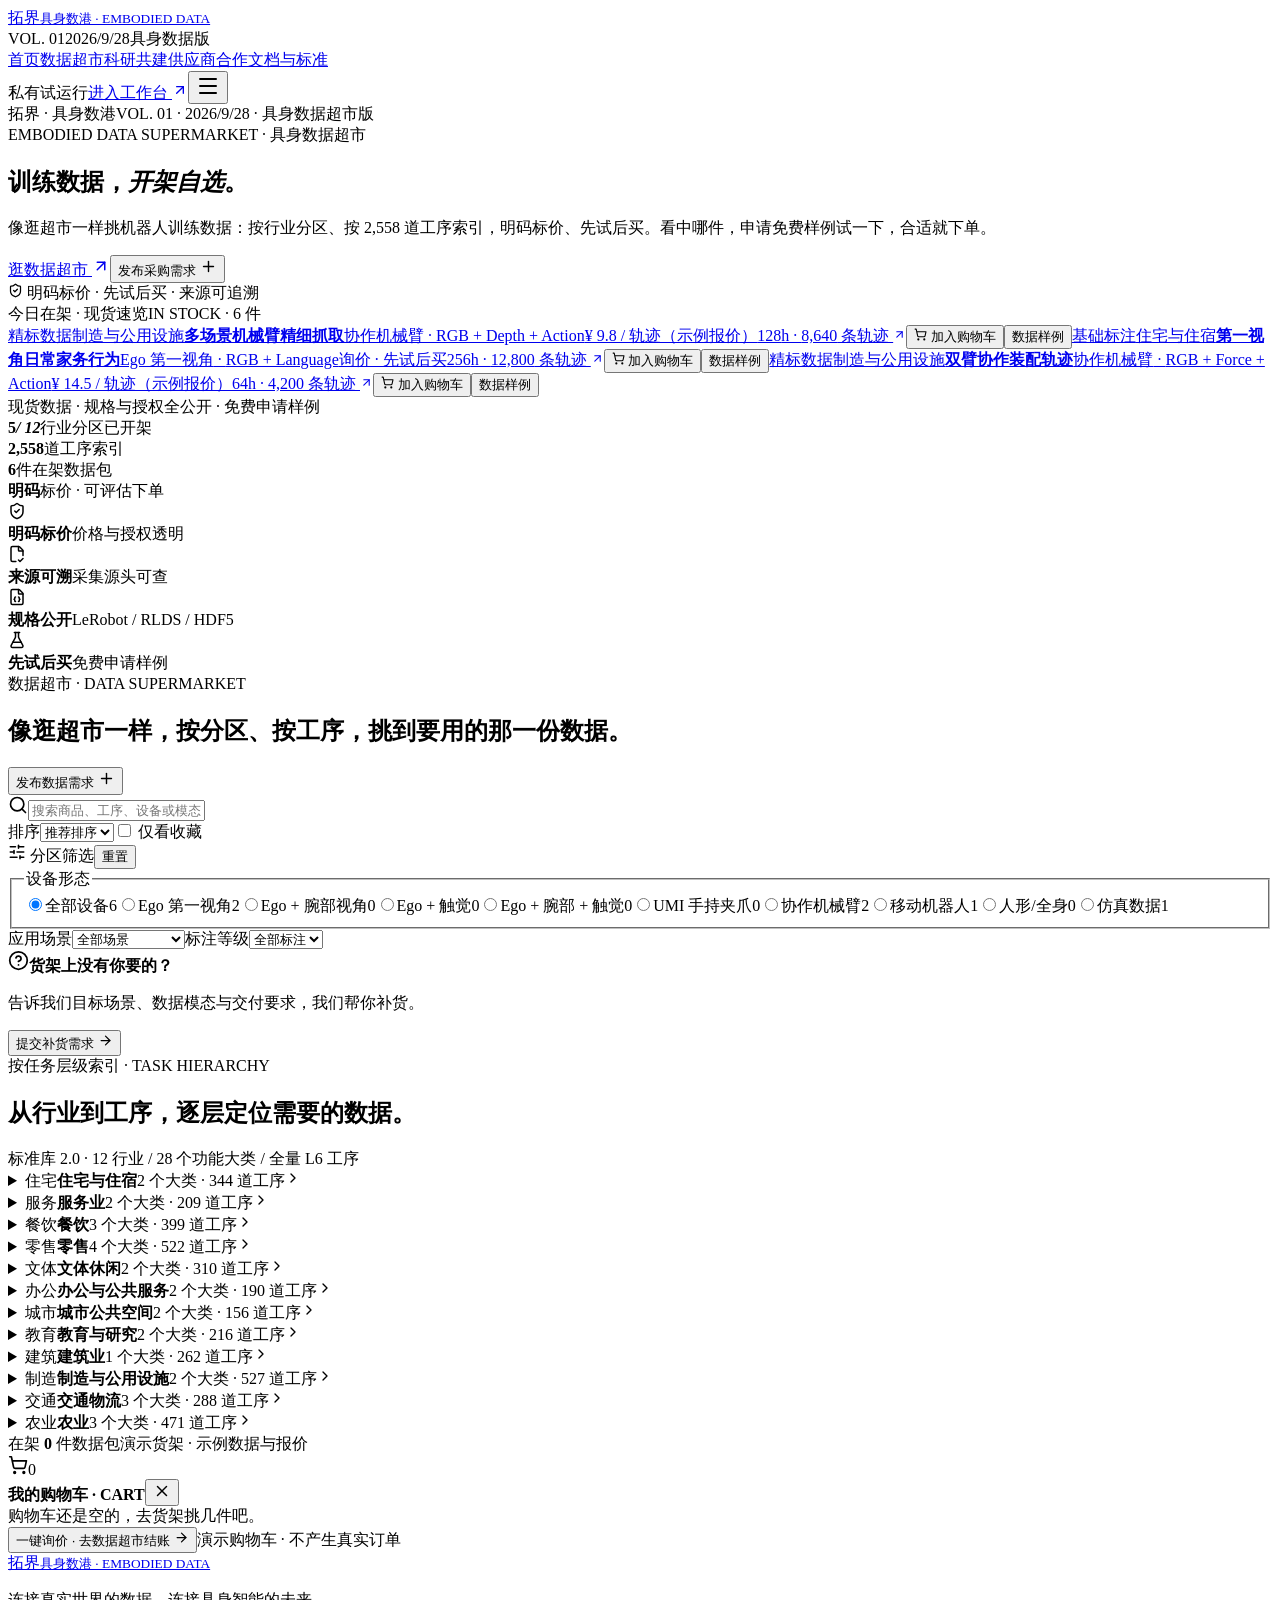
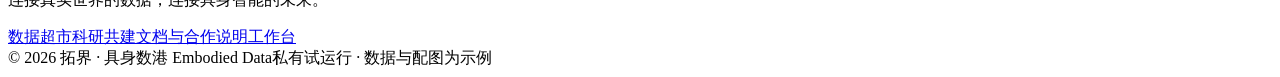
==== commit dc7c0e48: "deploy: index.html" ====
--- a/index.html
+++ b/index.html
@@ -1,5 +1,5 @@
-<!DOCTYPE html><html lang="zh-CN"><head><meta charSet="utf-8"/><meta name="viewport" content="width=device-width, initial-scale=1"/><link rel="stylesheet" href="_next/static/css/index.DWotHY3l.css" data-rsc-css-href="_next/static/css/index.DWotHY3l.css" data-precedence="vite-rsc/importer-resources"/><title>拓界 · 具身数港｜具身智能数据交易与科研共建平台</title><meta name="description" content="拓界（具身数港）是面向具身智能的训练数据平台：数据集按 12 大行业开架、按 2,558 道标准工序索引，规格、样例与授权边界全部公开。样例免费申请、明码数据包可评估下单，并提供科研共建与供应商合作通道。"/><meta name="application-name" content="拓界 · 具身数港"/><meta name="keywords" content="具身智能,机器人训练数据,具身数据交易,数据集,多模态数据,视触觉数据,科研共建,数据授权"/><meta name="robots" content="index, follow"/><meta property="og:title" content="拓界 · 具身数港｜具身智能数据交易与科研共建平台"/><meta property="og:description" content="数据集按 12 大行业开架、按 2,558 道标准工序索引，规格、样例与授权边界全部公开。"/><meta property="og:url" content="https://tuojie-demo.app.workbuddy.host"/><meta property="og:site_name" content="拓界 · 具身数港"/><meta property="og:type" content="website"/><meta property="og:locale" content="zh_CN"/><meta name="twitter:card" content="summary_large_image"/><meta name="twitter:title" content="拓界 · 具身数港｜具身智能数据交易与科研共建平台"/><meta name="twitter:description" content="数据集按 12 大行业开架、按 2,558 道标准工序索引，规格、样例与授权边界全部公开。"/><link rel="shortcut icon" href="/favicon.svg"/><link rel="icon" href="/favicon.svg"/><meta name="codex-preview" content="development"/><noscript></noscript><script type="application/ld+json">{"@context":"https://schema.org","@type":"Organization","name":"拓界 · 具身数港","alternateName":"具身数港 Embodied Data","description":"面向具身智能的训练数据平台：数据集按 12 大行业开架、按 2,558 道标准工序索引，规格、样例与授权边界全部公开。","url":"https://tuojie-demo.app.workbuddy.host"}</script>
-</head><body class="antialiased"><div class="site home-site"><header class="header"><div class="header-inner"><a href="/" class="brand" aria-label="拓界首页"><span class="brand-mark"><i></i><i></i><i></i><i></i></span><span>拓界<small>具身数港 · EMBODIED DATA</small></span></a><div class="press-meta" aria-hidden="true"><span>VOL. 01</span><span>2026/9/27</span><span>具身数据版</span></div><nav class="nav" aria-label="主导航"><a href="/" class="active">首页</a><a href="/#market" class="">数据超市</a><a href="research.html" class="">科研共建</a><a href="suppliers.html" class="">供应商合作</a><a href="standards.html" class="">文档与标准</a></nav><div class="header-actions"><span class="pilot-label">私有试运行</span><a href="workspace.html" class="workspace-link">进入工作台 <svg xmlns="http://www.w3.org/2000/svg" width="16" height="16" viewBox="0 0 24 24" fill="none" stroke="currentColor" stroke-width="2" stroke-linecap="round" stroke-linejoin="round" class="lucide lucide-arrow-up-right" aria-hidden="true"><path d="M7 7h10v10"></path><path d="M7 17 17 7"></path></svg></a><button data-slot="button" data-variant="ghost" data-size="icon" class="inline-flex shrink-0 items-center justify-center gap-2 rounded-md text-sm font-medium whitespace-nowrap transition-all outline-none focus-visible:border-ring focus-visible:ring-[3px] focus-visible:ring-ring/50 disabled:pointer-events-none disabled:opacity-50 aria-invalid:border-destructive aria-invalid:ring-destructive/20 dark:aria-invalid:ring-destructive/40 [&amp;_svg]:pointer-events-none [&amp;_svg]:shrink-0 [&amp;_svg:not([class*=&#x27;size-&#x27;])]:size-4 hover:bg-accent hover:text-accent-foreground dark:hover:bg-accent/50 size-9 mobile-menu" aria-label="打开菜单"><svg xmlns="http://www.w3.org/2000/svg" width="24" height="24" viewBox="0 0 24 24" fill="none" stroke="currentColor" stroke-width="2" stroke-linecap="round" stroke-linejoin="round" class="lucide lucide-menu" aria-hidden="true"><path d="M4 5h16"></path><path d="M4 12h16"></path><path d="M4 19h16"></path></svg></button></div></div></header><main id="main-content"><section class="home-hero"><div class="home-hero-inner"><header class="home-hero-masthead"><span class="hero-masthead-name">拓界 · 具身数港</span><span class="hero-masthead-line" aria-hidden="true"></span><span class="hero-masthead-edition">VOL. 01 · <!-- -->2026/9/27<!-- --> · 具身数据超市版</span></header><div class="home-hero-body"><div class="home-hero-copy"><div class="hero-kicker">EMBODIED DATA SUPERMARKET · 具身数据超市</div><h1 class="home-hero-title">训练数据，<em>开架自选</em>。</h1><p class="home-hero-sub">像逛超市一样挑机器人训练数据：按行业分区、按 2,558 道工序索引，明码标价、先试后买。看中哪件，申请免费样例试一下，合适就下单。</p><div class="home-hero-actions"><a href="/#market" class="action dark">逛数据超市 <svg xmlns="http://www.w3.org/2000/svg" width="18" height="18" viewBox="0 0 24 24" fill="none" stroke="currentColor" stroke-width="2" stroke-linecap="round" stroke-linejoin="round" class="lucide lucide-arrow-up-right" aria-hidden="true"><path d="M7 7h10v10"></path><path d="M7 17 17 7"></path></svg></a><button data-slot="button" data-variant="default" data-size="default" class="inline-flex shrink-0 items-center justify-center gap-2 rounded-md text-sm font-medium whitespace-nowrap transition-all outline-none focus-visible:border-ring focus-visible:ring-[3px] focus-visible:ring-ring/50 disabled:pointer-events-none disabled:opacity-50 aria-invalid:border-destructive aria-invalid:ring-destructive/20 dark:aria-invalid:ring-destructive/40 [&amp;_svg]:pointer-events-none [&amp;_svg]:shrink-0 [&amp;_svg:not([class*=&#x27;size-&#x27;])]:size-4 bg-primary text-primary-foreground hover:bg-primary/90 h-9 px-4 py-2 has-[&gt;svg]:px-3 action outline-dark">发布采购需求 <svg xmlns="http://www.w3.org/2000/svg" width="17" height="17" viewBox="0 0 24 24" fill="none" stroke="currentColor" stroke-width="2" stroke-linecap="round" stroke-linejoin="round" class="lucide lucide-plus" aria-hidden="true"><path d="M5 12h14"></path><path d="M12 5v14"></path></svg></button></div><div class="home-hero-note"><svg xmlns="http://www.w3.org/2000/svg" width="15" height="15" viewBox="0 0 24 24" fill="none" stroke="currentColor" stroke-width="2" stroke-linecap="round" stroke-linejoin="round" class="lucide lucide-shield-check" aria-hidden="true"><path d="M20 13c0 5-3.5 7.5-7.66 8.95a1 1 0 0 1-.67-.01C7.5 20.5 4 18 4 13V6a1 1 0 0 1 1-1c2 0 4.5-1.2 6.24-2.72a1.17 1.17 0 0 1 1.52 0C14.51 3.81 17 5 19 5a1 1 0 0 1 1 1z"></path><path d="m9 12 2 2 4-4"></path></svg> 明码标价 · 先试后买 · 来源可追溯</div></div><div class="hero-shelf"><div class="hero-shelf-head"><span>今日在架 · 现货速览</span><span>IN STOCK · <!-- -->6<!-- --> 件</span></div><div class="hero-shelf-grid"><a href="dataset-dexterous-pick.html" class="hero-sku"><span class="sku-top"><span class="sku-grade quality">精标数据</span><span class="sku-aisle">制造与公用设施</span></span><strong class="sku-name">多场景机械臂精细抓取</strong><span class="sku-meta">协作机械臂<!-- --> · <!-- -->RGB + Depth + Action</span><span class="sku-price">¥ 9.8 / 轨迹（示例报价）</span><span class="sku-nums">128<!-- -->h · <!-- -->8,640<!-- --> 条轨迹 <svg xmlns="http://www.w3.org/2000/svg" width="13" height="13" viewBox="0 0 24 24" fill="none" stroke="currentColor" stroke-width="2" stroke-linecap="round" stroke-linejoin="round" class="lucide lucide-arrow-up-right" aria-hidden="true"><path d="M7 7h10v10"></path><path d="M7 17 17 7"></path></svg></span><span class="sku-cart"><button type="button" class="cart-add" data-id="dexterous-pick" data-name="多场景机械臂精细抓取" data-price="¥ 9.8 / 轨迹（示例报价）" data-pricemode="standard" aria-label="加入购物车"><svg xmlns="http://www.w3.org/2000/svg" width="13" height="13" viewBox="0 0 24 24" fill="none" stroke="currentColor" stroke-width="2" stroke-linecap="round" stroke-linejoin="round" class="lucide lucide-shopping-cart" aria-hidden="true"><circle cx="8" cy="21" r="1"></circle><circle cx="19" cy="21" r="1"></circle><path d="M2.05 2.05h2l2.66 12.42a2 2 0 0 0 2 1.58h9.78a2 2 0 0 0 1.95-1.57l1.65-7.43H5.12"></path></svg> 加入购物车</button><button type="button" class="sample-btn small" data-id="dexterous-pick" data-name="多场景机械臂精细抓取" data-tasks="抓取 整理 放置" data-modalities="RGB / Depth / Action" data-scene="制造与公用设施" data-device="协作机械臂" aria-label="查看数据样例">数据样例</button></span></a><a href="dataset-ego-household.html" class="hero-sku"><span class="sku-top"><span class="sku-grade">基础标注</span><span class="sku-aisle">住宅与住宿</span></span><strong class="sku-name">第一视角日常家务行为</strong><span class="sku-meta">Ego 第一视角<!-- --> · <!-- -->RGB + Language</span><span class="sku-price">询价 · 先试后买</span><span class="sku-nums">256<!-- -->h · <!-- -->12,800<!-- --> 条轨迹 <svg xmlns="http://www.w3.org/2000/svg" width="13" height="13" viewBox="0 0 24 24" fill="none" stroke="currentColor" stroke-width="2" stroke-linecap="round" stroke-linejoin="round" class="lucide lucide-arrow-up-right" aria-hidden="true"><path d="M7 7h10v10"></path><path d="M7 17 17 7"></path></svg></span><span class="sku-cart"><button type="button" class="cart-add" data-id="ego-household" data-name="第一视角日常家务行为" data-price="" data-pricemode="custom" aria-label="加入购物车"><svg xmlns="http://www.w3.org/2000/svg" width="13" height="13" viewBox="0 0 24 24" fill="none" stroke="currentColor" stroke-width="2" stroke-linecap="round" stroke-linejoin="round" class="lucide lucide-shopping-cart" aria-hidden="true"><circle cx="8" cy="21" r="1"></circle><circle cx="19" cy="21" r="1"></circle><path d="M2.05 2.05h2l2.66 12.42a2 2 0 0 0 2 1.58h9.78a2 2 0 0 0 1.95-1.57l1.65-7.43H5.12"></path></svg> 加入购物车</button><button type="button" class="sample-btn small" data-id="ego-household" data-name="第一视角日常家务行为" data-tasks="整理 清洁 物品交互" data-modalities="RGB / Language" data-scene="住宅与住宿" data-device="Ego 第一视角" aria-label="查看数据样例">数据样例</button></span></a><a href="/datasets/bimanual-assembly" class="hero-sku"><span class="sku-top"><span class="sku-grade quality">精标数据</span><span class="sku-aisle">制造与公用设施</span></span><strong class="sku-name">双臂协作装配轨迹</strong><span class="sku-meta">协作机械臂<!-- --> · <!-- -->RGB + Force + Action</span><span class="sku-price">¥ 14.5 / 轨迹（示例报价）</span><span class="sku-nums">64<!-- -->h · <!-- -->4,200<!-- --> 条轨迹 <svg xmlns="http://www.w3.org/2000/svg" width="13" height="13" viewBox="0 0 24 24" fill="none" stroke="currentColor" stroke-width="2" stroke-linecap="round" stroke-linejoin="round" class="lucide lucide-arrow-up-right" aria-hidden="true"><path d="M7 7h10v10"></path><path d="M7 17 17 7"></path></svg></span><span class="sku-cart"><button type="button" class="cart-add" data-id="bimanual-assembly" data-name="双臂协作装配轨迹" data-price="¥ 14.5 / 轨迹（示例报价）" data-pricemode="standard" aria-label="加入购物车"><svg xmlns="http://www.w3.org/2000/svg" width="13" height="13" viewBox="0 0 24 24" fill="none" stroke="currentColor" stroke-width="2" stroke-linecap="round" stroke-linejoin="round" class="lucide lucide-shopping-cart" aria-hidden="true"><circle cx="8" cy="21" r="1"></circle><circle cx="19" cy="21" r="1"></circle><path d="M2.05 2.05h2l2.66 12.42a2 2 0 0 0 2 1.58h9.78a2 2 0 0 0 1.95-1.57l1.65-7.43H5.12"></path></svg> 加入购物车</button><button type="button" class="sample-btn small" data-id="bimanual-assembly" data-name="双臂协作装配轨迹" data-tasks="装配 对齐 插接" data-modalities="RGB / Force / Action" data-scene="制造与公用设施" data-device="协作机械臂" aria-label="查看数据样例">数据样例</button></span></a></div><div class="hero-shelf-foot">现货数据 · 规格与授权全公开 · 免费申请样例</div></div></div></div></section><div class="home-impact"><div class="home-impact-item"><b>5<i>/ 12</i></b><span>行业分区已开架</span></div><div class="home-impact-item"><b>2,558</b><span>道工序索引</span></div><div class="home-impact-item"><b>6</b><span>件在架数据包</span></div><div class="home-impact-item"><b>明码</b><span>标价 · 可评估下单</span></div></div><div class="home-trust"><div class="home-trust-item"><svg xmlns="http://www.w3.org/2000/svg" width="18" height="18" viewBox="0 0 24 24" fill="none" stroke="currentColor" stroke-width="2" stroke-linecap="round" stroke-linejoin="round" class="lucide lucide-shield-check" aria-hidden="true"><path d="M20 13c0 5-3.5 7.5-7.66 8.95a1 1 0 0 1-.67-.01C7.5 20.5 4 18 4 13V6a1 1 0 0 1 1-1c2 0 4.5-1.2 6.24-2.72a1.17 1.17 0 0 1 1.52 0C14.51 3.81 17 5 19 5a1 1 0 0 1 1 1z"></path><path d="m9 12 2 2 4-4"></path></svg><div><strong>明码标价</strong><span>价格与授权透明</span></div></div><div class="home-trust-item"><svg xmlns="http://www.w3.org/2000/svg" width="18" height="18" viewBox="0 0 24 24" fill="none" stroke="currentColor" stroke-width="2" stroke-linecap="round" stroke-linejoin="round" class="lucide lucide-file-check-corner" aria-hidden="true"><path d="M10.5 22H6a2 2 0 0 1-2-2V4a2 2 0 0 1 2-2h8a2.4 2.4 0 0 1 1.706.706l3.588 3.588A2.4 2.4 0 0 1 20 8v6"></path><path d="M14 2v5a1 1 0 0 0 1 1h5"></path><path d="m14 20 2 2 4-4"></path></svg><div><strong>来源可溯</strong><span>采集源头可查</span></div></div><div class="home-trust-item"><svg xmlns="http://www.w3.org/2000/svg" width="18" height="18" viewBox="0 0 24 24" fill="none" stroke="currentColor" stroke-width="2" stroke-linecap="round" stroke-linejoin="round" class="lucide lucide-file-braces" aria-hidden="true"><path d="M6 22a2 2 0 0 1-2-2V4a2 2 0 0 1 2-2h8a2.4 2.4 0 0 1 1.704.706l3.588 3.588A2.4 2.4 0 0 1 20 8v12a2 2 0 0 1-2 2z"></path><path d="M14 2v5a1 1 0 0 0 1 1h5"></path><path d="M10 12a1 1 0 0 0-1 1v1a1 1 0 0 1-1 1 1 1 0 0 1 1 1v1a1 1 0 0 0 1 1"></path><path d="M14 18a1 1 0 0 0 1-1v-1a1 1 0 0 1 1-1 1 1 0 0 1-1-1v-1a1 1 0 0 0-1-1"></path></svg><div><strong>规格公开</strong><span>LeRobot / RLDS / HDF5</span></div></div><div class="home-trust-item"><svg xmlns="http://www.w3.org/2000/svg" width="18" height="18" viewBox="0 0 24 24" fill="none" stroke="currentColor" stroke-width="2" stroke-linecap="round" stroke-linejoin="round" class="lucide lucide-flask-conical" aria-hidden="true"><path d="M14 2v6a2 2 0 0 0 .245.96l5.51 10.08A2 2 0 0 1 18 22H6a2 2 0 0 1-1.755-2.96l5.51-10.08A2 2 0 0 0 10 8V2"></path><path d="M6.453 15h11.094"></path><path d="M8.5 2h7"></path></svg><div><strong>先试后买</strong><span>免费申请样例</span></div></div></div><section id="market" class="section home-market"><div class="market-heading"><div><span class="section-label">数据超市 · DATA SUPERMARKET</span><h2>像逛超市一样，按分区、按工序，挑到要用的那一份数据。</h2></div><button data-slot="button" data-variant="default" data-size="default" class="inline-flex shrink-0 items-center justify-center gap-2 rounded-md text-sm font-medium whitespace-nowrap transition-all outline-none focus-visible:border-ring focus-visible:ring-[3px] focus-visible:ring-ring/50 disabled:pointer-events-none disabled:opacity-50 aria-invalid:border-destructive aria-invalid:ring-destructive/20 dark:aria-invalid:ring-destructive/40 [&amp;_svg]:pointer-events-none [&amp;_svg]:shrink-0 [&amp;_svg:not([class*=&#x27;size-&#x27;])]:size-4 bg-primary text-primary-foreground hover:bg-primary/90 h-9 px-4 py-2 has-[&gt;svg]:px-3 action dark">发布数据需求 <svg xmlns="http://www.w3.org/2000/svg" width="17" height="17" viewBox="0 0 24 24" fill="none" stroke="currentColor" stroke-width="2" stroke-linecap="round" stroke-linejoin="round" class="lucide lucide-plus" aria-hidden="true"><path d="M5 12h14"></path><path d="M12 5v14"></path></svg></button></div><div class="market-toolbar"><div class="search-box"><svg xmlns="http://www.w3.org/2000/svg" width="20" height="20" viewBox="0 0 24 24" fill="none" stroke="currentColor" stroke-width="2" stroke-linecap="round" stroke-linejoin="round" class="lucide lucide-search" aria-hidden="true"><path d="m21 21-4.34-4.34"></path><circle cx="11" cy="11" r="8"></circle></svg><input data-slot="input" class="h-9 w-full min-w-0 rounded-md border border-input bg-transparent px-3 py-1 text-base shadow-xs transition-[color,box-shadow] outline-none selection:bg-primary selection:text-primary-foreground file:inline-flex file:h-7 file:border-0 file:bg-transparent file:text-sm file:font-medium file:text-foreground placeholder:text-muted-foreground disabled:pointer-events-none disabled:cursor-not-allowed disabled:opacity-50 md:text-sm dark:bg-input/30 focus-visible:border-ring focus-visible:ring-[3px] focus-visible:ring-ring/50 aria-invalid:border-destructive aria-invalid:ring-destructive/20 dark:aria-invalid:ring-destructive/40" placeholder="搜索商品、工序、设备或模态" aria-label="搜索数据集" value=""/></div><label class="sort-label">排序<select><option value="recommended" selected="">推荐排序</option><option value="hours">时长最多</option><option value="episodes">轨迹最多</option></select></label><label class="fav-filter"><input type="checkbox"/> 仅看收藏</label></div><div class="market-layout"><aside class="filters"><div class="filter-title"><svg xmlns="http://www.w3.org/2000/svg" width="18" height="18" viewBox="0 0 24 24" fill="none" stroke="currentColor" stroke-width="2" stroke-linecap="round" stroke-linejoin="round" class="lucide lucide-sliders-horizontal" aria-hidden="true"><path d="M10 5H3"></path><path d="M12 19H3"></path><path d="M14 3v4"></path><path d="M16 17v4"></path><path d="M21 12h-9"></path><path d="M21 19h-5"></path><path d="M21 5h-7"></path><path d="M8 10v4"></path><path d="M8 12H3"></path></svg> 分区筛选<button>重置</button></div><fieldset><legend>设备形态</legend><label class="checked"><input type="radio" name="deviceForm" checked=""/>全部设备<span>6</span></label><label class=""><input type="radio" name="deviceForm"/>Ego 第一视角<span>2</span></label><label class=""><input type="radio" name="deviceForm"/>Ego + 腕部视角<span>0</span></label><label class=""><input type="radio" name="deviceForm"/>Ego + 触觉<span>0</span></label><label class=""><input type="radio" name="deviceForm"/>Ego + 腕部 + 触觉<span>0</span></label><label class=""><input type="radio" name="deviceForm"/>UMI 手持夹爪<span>0</span></label><label class=""><input type="radio" name="deviceForm"/>协作机械臂<span>2</span></label><label class=""><input type="radio" name="deviceForm"/>移动机器人<span>1</span></label><label class=""><input type="radio" name="deviceForm"/>人形/全身<span>0</span></label><label class=""><input type="radio" name="deviceForm"/>仿真数据<span>1</span></label></fieldset><label class="filter-select">应用场景<select><option selected="">全部场景</option><option>住宅与住宿</option><option>服务业</option><option>餐饮</option><option>零售</option><option>文体休闲</option><option>办公与公共服务</option><option>城市公共空间</option><option>教育与研究</option><option>建筑业</option><option>制造与公用设施</option><option>交通物流</option><option>农业</option></select></label><label class="filter-select">标注等级<select><option selected="">全部标注</option><option>精标数据</option><option>基础标注</option><option>原始数据</option></select></label><div class="filter-help"><svg xmlns="http://www.w3.org/2000/svg" width="21" height="21" viewBox="0 0 24 24" fill="none" stroke="currentColor" stroke-width="2" stroke-linecap="round" stroke-linejoin="round" class="lucide lucide-circle-question-mark" aria-hidden="true"><circle cx="12" cy="12" r="10"></circle><path d="M9.09 9a3 3 0 0 1 5.83 1c0 2-3 3-3 3"></path><path d="M12 17h.01"></path></svg><strong>货架上没有你要的？</strong><p>告诉我们目标场景、数据模态与交付要求，我们帮你补货。</p><button>提交补货需求 <svg xmlns="http://www.w3.org/2000/svg" width="15" height="15" viewBox="0 0 24 24" fill="none" stroke="currentColor" stroke-width="2" stroke-linecap="round" stroke-linejoin="round" class="lucide lucide-arrow-right" aria-hidden="true"><path d="M5 12h14"></path><path d="m12 5 7 7-7 7"></path></svg></button></div></aside><div class="market-results"><section class="section task-hierarchy-section"><div class="section-heading"><div><div class="section-label">按任务层级索引 · TASK HIERARCHY</div><h2>从行业到工序，逐层定位需要的数据。</h2></div><span class="sample-label">标准库 2.0 · 12 行业 / <!-- -->28<!-- --> 个功能大类 / 全量 L6 工序</span></div><div class="th-tree"><details class="th-industry"><summary><span class="th-i-no">住宅</span><strong>住宅与住宿</strong><span class="th-i-meta">2<!-- --> 个大类 · <!-- -->344<!-- --> 道工序</span><span class="th-i-icon"><svg xmlns="http://www.w3.org/2000/svg" width="16" height="16" viewBox="0 0 24 24" fill="none" stroke="currentColor" stroke-width="2" stroke-linecap="round" stroke-linejoin="round" class="lucide lucide-chevron-right" aria-hidden="true"><path d="m9 18 6-6-6-6"></path></svg></span></summary><div class="th-groups"><details class="th-group"><summary><span>住宅</span><span class="th-g-count">151<!-- --> 道</span><span class="th-i-icon"><svg xmlns="http://www.w3.org/2000/svg" width="14" height="14" viewBox="0 0 24 24" fill="none" stroke="currentColor" stroke-width="2" stroke-linecap="round" stroke-linejoin="round" class="lucide lucide-chevron-right" aria-hidden="true"><path d="m9 18 6-6-6-6"></path></svg></span></summary><div class="th-chips"><button type="button" class="th-chip live" title="点击用「清洁」搜索在架数据"><span>清洁鞋柜</span></button><button type="button" class="th-chip live" title="点击用「清洁」搜索在架数据"><span>清洁换鞋凳</span></button><span class="th-chip"><span>洗地垫/脚垫</span></span><span class="th-chip"><span>摆鞋</span></span><span class="th-chip"><span>雨具归位</span></span><span class="th-chip"><span>钥匙杂物归位</span></span><button type="button" class="th-chip live" title="点击用「清洁」搜索在架数据"><span>地面清洁</span></button><button type="button" class="th-chip live" title="点击用「清洁」搜索在架数据"><span>清洁茶几电视柜</span></button><button type="button" class="th-chip live" title="点击用「清洁」搜索在架数据"><span>清洁电视/屏幕</span></button><span class="th-chip"><span>拆洗窗帘</span></span><span class="th-chip"><span>客厅物品归位</span></span><span class="th-chip"><span>摆装饰品</span></span><span class="th-chip"><span>木地板打蜡</span></span><span class="th-chip"><span>石材地面打磨</span></span><span class="th-chip"><span>地毯吸尘</span></span><span class="th-chip"><span>地毯除渍清洗</span></span><span class="th-chip"><span>家具上蜡</span></span><button type="button" class="th-chip live" title="点击用「清洁」搜索在架数据"><span>清洁布艺沙发</span></button><button type="button" class="th-chip live" title="点击用「清洁」搜索在架数据"><span>皮沙发清洁保养</span></button><button type="button" class="th-chip live" title="点击用「清洁」搜索在架数据"><span>清洁餐桌椅</span></button><button type="button" class="th-chip live" title="点击用「清洁」搜索在架数据"><span>清洁酒柜/餐边柜</span></button><span class="th-chip"><span>餐具消毒</span></span><span class="th-chip"><span>餐具归位</span></span><button type="button" class="th-chip live" title="点击用「整理」搜索在架数据"><span>整理餐桌物品</span></button><button type="button" class="th-chip live" title="点击用「整理」搜索在架数据"><span>整理餐边柜物品</span></button><span class="th-chip"><span>烹饪</span></span><span class="th-chip"><span>洗菜备菜</span></span><span class="th-chip"><span>洗油烟机</span></span><button type="button" class="th-chip live" title="点击用「清洁」搜索在架数据"><span>清洁灶台</span></button><span class="th-chip"><span>燃气灶除垢</span></span><button type="button" class="th-chip live" title="点击用「清洁」搜索在架数据"><span>清洁操作台面</span></button><span class="th-chip"><span>刷水槽</span></span><span class="th-chip"><span>水龙头除垢</span></span><button type="button" class="th-chip live" title="点击用「清洁」搜索在架数据"><span>清洁橱柜</span></button><button type="button" class="th-chip live" title="点击用「清洁」搜索在架数据"><span>清洁冰箱/除霜</span></button><button type="button" class="th-chip live" title="点击用「清洁」搜索在架数据"><span>清洁微波炉烤箱</span></button><span class="th-chip"><span>厨具餐具消毒</span></span><span class="th-chip"><span>调料归位</span></span><button type="button" class="th-chip live" title="点击用「整理」搜索在架数据"><span>整理冰箱食品</span></button><span class="th-chip"><span>厨具餐具归位</span></span><span class="th-chip"><span>床垫除螨</span></span><button type="button" class="th-chip live" title="点击用「清洁」搜索在架数据"><span>清洁衣柜</span></button><button type="button" class="th-chip live" title="点击用「清洁」搜索在架数据"><span>清洁床头柜</span></button><button type="button" class="th-chip live" title="点击用「整理」搜索在架数据"><span>整理收纳衣物</span></button><button type="button" class="th-chip live" title="点击用「整理」搜索在架数据"><span>整理衣柜</span></button><span class="th-chip"><span>床品归位</span></span><span class="th-chip"><span>床头物品归位</span></span><span class="th-chip"><span>刷马桶</span></span><span class="th-chip"><span>马桶消毒</span></span><button type="button" class="th-chip live" title="点击用「清洁」搜索在架数据"><span>清洁洗手台</span></button><span class="th-chip"><span>刷淋浴间</span></span><span class="th-chip"><span>刷浴缸消毒</span></span><span class="th-chip"><span>花洒除垢</span></span><span class="th-chip"><span>瓷砖缝除霉</span></span><span class="th-chip"><span>卫生间消毒</span></span><span class="th-chip"><span>补充洗手间用品</span></span><button type="button" class="th-chip live" title="点击用「清洁」搜索在架数据"><span>收纳清洁用品</span></button><button type="button" class="th-chip live" title="点击用「清洁」搜索在架数据"><span>清洁晾衣架</span></button><button type="button" class="th-chip live" title="点击用「清洁」搜索在架数据"><span>清洁储物柜</span></button><span class="th-chip"><span>收晾晒衣物</span></span><button type="button" class="th-chip live" title="点击用「整理」搜索在架数据"><span>整理阳台杂物</span></button><span class="th-chip"><span>洗地垫</span></span><span class="th-chip"><span>擦栏杆</span></span><span class="th-chip"><span>疏通地漏</span></span><span class="th-chip"><span>绿植养护</span></span><button type="button" class="th-chip live" title="点击用「清洁」搜索在架数据"><span>清洁书桌</span></button><button type="button" class="th-chip live" title="点击用「清洁」搜索在架数据"><span>清洁书柜/书架</span></button><button type="button" class="th-chip live" title="点击用「整理」搜索在架数据"><span>整理归档文件</span></button><button type="button" class="th-chip live" title="点击用「整理」搜索在架数据"><span>整理书架</span></button><button type="button" class="th-chip live" title="点击用「整理」搜索在架数据"><span>整理桌面物品</span></button><span class="th-chip"><span>物品归位</span></span><button type="button" class="th-chip live" title="点击用「清洁」搜索在架数据"><span>清洁储物架</span></button><button type="button" class="th-chip live" title="点击用「整理」搜索在架数据"><span>整理收纳箱</span></button><span class="th-chip"><span>物品分类摆放</span></span><span class="th-chip"><span>除湿防潮</span></span><span class="th-chip"><span>除虫防霉</span></span><button type="button" class="th-chip live" title="点击用「整理」搜索在架数据"><span>整理工具</span></button><span class="th-chip"><span>清点物品</span></span><span class="th-chip"><span>洗洗衣机内筒</span></span><span class="th-chip"><span>清烘干机滤网</span></span><span class="th-chip"><span>晾晒衣物</span></span><span class="th-chip"><span>收叠衣物</span></span><span class="th-chip"><span>熨烫衣物</span></span><button type="button" class="th-chip live" title="点击用「整理」搜索在架数据"><span>整理洗涤用品</span></button><span class="th-chip"><span>杂物归位</span></span><span class="th-chip"><span>扫落叶</span></span><span class="th-chip"><span>修剪草坪</span></span><span class="th-chip"><span>浇花</span></span><span class="th-chip"><span>清花坛</span></span><button type="button" class="th-chip live" title="点击用「清洁」搜索在架数据"><span>清洁户外家具</span></button><span class="th-chip"><span>洗遮阳棚/遮阳伞</span></span><span class="th-chip"><span>园艺工具归位</span></span><button type="button" class="th-chip live" title="点击用「整理」搜索在架数据"><span>整理花盆</span></button><span class="th-chip"><span>拔杂草</span></span><span class="th-chip"><span>除地面油污</span></span><button type="button" class="th-chip live" title="点击用「清洁」搜索在架数据"><span>清洁车库门</span></button><button type="button" class="th-chip live" title="点击用「清洁」搜索在架数据"><span>清洁工具架</span></button><span class="th-chip"><span>工具归位</span></span><button type="button" class="th-chip live" title="点击用「整理」搜索在架数据"><span>整理随车物品</span></button><span class="th-chip"><span>擦车窗</span></span><span class="th-chip"><span>浇水</span></span><span class="th-chip"><span>修剪灌木</span></span><span class="th-chip"><span>除草</span></span><span class="th-chip"><span>施肥</span></span><span class="th-chip"><span>松土</span></span><span class="th-chip"><span>清落叶</span></span><span class="th-chip"><span>修剪花枝</span></span><button type="button" class="th-chip live" title="点击用「清洁」搜索在架数据"><span>清洁花盆</span></button><button type="button" class="th-chip live" title="点击用「整理」搜索在架数据"><span>整理园艺工具</span></button><button type="button" class="th-chip live" title="点击用「整理」搜索在架数据"><span>整理线缆</span></button><button type="button" class="th-chip live" title="点击用「清洁」搜索在架数据"><span>清洁投影幕布</span></button><span class="th-chip"><span>擦拭音响设备</span></span><button type="button" class="th-chip live" title="点击用「清洁」搜索在架数据"><span>清洁沙发</span></button><button type="button" class="th-chip live" title="点击用「清洁」搜索在架数据"><span>清洁遥控器</span></button><span class="th-chip"><span>地面吸尘</span></span><button type="button" class="th-chip live" title="点击用「整理」搜索在架数据"><span>整理碟片</span></button><span class="th-chip"><span>健身器械消毒</span></span><button type="button" class="th-chip live" title="点击用「清洁」搜索在架数据"><span>清洁瑜伽垫</span></button><span class="th-chip"><span>换毛巾浴巾</span></span><button type="button" class="th-chip live" title="点击用「清洁」搜索在架数据"><span>清洁更衣室</span></button><span class="th-chip"><span>器械归位</span></span><span class="th-chip"><span>小件器材归位</span></span><button type="button" class="th-chip live" title="点击用「整理」搜索在架数据"><span>整理储物柜物品</span></button><span class="th-chip"><span>擦拭酒架</span></span><span class="th-chip"><span>酒瓶除尘</span></span><span class="th-chip"><span>维护温湿度设备</span></span><button type="button" class="th-chip live" title="点击用「整理」搜索在架数据"><span>整理酒类</span></button><button type="button" class="th-chip live" title="点击用「清洁」搜索在架数据"><span>清洁品酒台</span></button><span class="th-chip"><span>擦酒杯</span></span><span class="th-chip"><span>检测泳池水质</span></span><span class="th-chip"><span>刷泳池池壁</span></span><span class="th-chip"><span>吸泳池池底</span></span><span class="th-chip"><span>洗泳池过滤设备</span></span><span class="th-chip"><span>泳具归位</span></span><span class="th-chip"><span>摆躺椅毛巾</span></span><span class="th-chip"><span>收晾晒物品</span></span><span class="th-chip"><span>疏通排水沟</span></span><button type="button" class="th-chip live" title="点击用「清洁」搜索在架数据"><span>清洁露台地面</span></button><span class="th-chip"><span>擦桌椅</span></span><span class="th-chip"><span>擦案几</span></span><button type="button" class="th-chip live" title="点击用「清洁」搜索在架数据"><span>清洁灯具</span></button><span class="th-chip"><span>擦门窗</span></span><button type="button" class="th-chip live" title="点击用「整理」搜索在架数据"><span>整理杂物</span></button><span class="th-chip"><span>归位桌椅</span></span><span class="th-chip"><span>擦相框摆件</span></span><span class="th-chip"><span>分类存放</span></span><span class="th-chip"><span>除虫</span></span><span class="th-chip"><span>清排水口</span></span><button type="button" class="th-chip live" title="点击用「清洁」搜索在架数据"><span>清洁栏杆</span></button><span class="th-chip"><span>收晾晒物</span></span><span class="th-chip"><span>疏通排水管</span></span></div><div class="th-samples"><span class="th-samples-label">样例</span><button type="button" class="th-sample" title="用「清洁」搜索在架数据"><span class="th-sample-frame" aria-hidden="true"><span class="th-sample-bbox" style="left:15%;top:18%;width:44%;height:42%"></span></span><span class="th-sample-name">清洁鞋柜</span></button><button type="button" class="th-sample" title="用「清洁」搜索在架数据"><span class="th-sample-frame" aria-hidden="true"><span class="th-sample-bbox" style="left:28%;top:16%;width:42%;height:48%"></span></span><span class="th-sample-name">清洁换鞋凳</span></button><button type="button" class="th-sample" title="用「清洁」搜索在架数据"><span class="th-sample-frame" aria-hidden="true"><span class="th-sample-bbox" style="left:18%;top:30%;width:50%;height:36%"></span></span><span class="th-sample-name">地面清洁</span></button></div></details><details class="th-group"><summary><span>住宿场所</span><span class="th-g-count">193<!-- --> 道</span><span class="th-i-icon"><svg xmlns="http://www.w3.org/2000/svg" width="14" height="14" viewBox="0 0 24 24" fill="none" stroke="currentColor" stroke-width="2" stroke-linecap="round" stroke-linejoin="round" class="lucide lucide-chevron-right" aria-hidden="true"><path d="m9 18 6-6-6-6"></path></svg></span></summary><div class="th-chips"><span class="th-chip"><span>大堂地面打扫/石材保养</span></span><span class="th-chip"><span>地面抛光</span></span><button type="button" class="th-chip live" title="点击用「清洁」搜索在架数据"><span>清洁前台台面</span></button><button type="button" class="th-chip live" title="点击用「清洁」搜索在架数据"><span>清洁大堂沙发</span></button><button type="button" class="th-chip live" title="点击用「清洁」搜索在架数据"><span>清洁大堂玻璃门</span></button><span class="th-chip"><span>浇花养护</span></span><button type="button" class="th-chip live" title="点击用「清洁」搜索在架数据"><span>清洁指示牌/标识</span></button><span class="th-chip"><span>前台物品归位</span></span><button type="button" class="th-chip live" title="点击用「整理」搜索在架数据"><span>整理宣传物料</span></button><button type="button" class="th-chip live" title="点击用「整理」搜索在架数据"><span>整理报刊杂志</span></button><button type="button" class="th-chip live" title="点击用「清洁」搜索在架数据"><span>地面清洁</span></button><span class="th-chip"><span>床垫除螨</span></span><span class="th-chip"><span>客房卫生间消毒</span></span><span class="th-chip"><span>刷马桶</span></span><button type="button" class="th-chip live" title="点击用「清洁」搜索在架数据"><span>清洁洗手台</span></button><span class="th-chip"><span>刷淋浴间</span></span><button type="button" class="th-chip live" title="点击用「清洁」搜索在架数据"><span>清洁客房桌面台面</span></button><button type="button" class="th-chip live" title="点击用「清洁」搜索在架数据"><span>清洁电视/屏幕</span></button><span class="th-chip"><span>补充客房一次性用品</span></span><span class="th-chip"><span>拆洗窗帘</span></span><button type="button" class="th-chip live" title="点击用「整理」搜索在架数据"><span>整理行李架</span></button><button type="button" class="th-chip live" title="点击用「清洁」搜索在架数据"><span>清洁餐厅桌椅</span></button><span class="th-chip"><span>餐厅餐具消毒</span></span><button type="button" class="th-chip live" title="点击用「清洁」搜索在架数据"><span>清洁操作台面</span></button><button type="button" class="th-chip live" title="点击用「清洁」搜索在架数据"><span>清洁餐车</span></button><button type="button" class="th-chip live" title="点击用「清洁」搜索在架数据"><span>清洁酒柜/餐边柜</span></button><span class="th-chip"><span>摆桌椅</span></span><span class="th-chip"><span>摆餐具</span></span><span class="th-chip"><span>调料归位</span></span><button type="button" class="th-chip live" title="点击用「整理」搜索在架数据"><span>整理餐车物品</span></button><span class="th-chip"><span>铺桌布</span></span><span class="th-chip"><span>布置花艺</span></span><button type="button" class="th-chip live" title="点击用「清洁」搜索在架数据"><span>清洁桌椅</span></button><span class="th-chip"><span>撤台清理</span></span><span class="th-chip"><span>餐具清洗消毒</span></span><button type="button" class="th-chip live" title="点击用「整理」搜索在架数据"><span>整理餐车</span></button><button type="button" class="th-chip live" title="点击用「清洁」搜索在架数据"><span>清洁舞台</span></button><button type="button" class="th-chip live" title="点击用「整理」搜索在架数据"><span>整理桌布</span></button><span class="th-chip"><span>健身器械消毒</span></span><button type="button" class="th-chip live" title="点击用「清洁」搜索在架数据"><span>清洁瑜伽垫</span></button><button type="button" class="th-chip live" title="点击用「清洁」搜索在架数据"><span>清洁更衣室</span></button><span class="th-chip"><span>器械归位</span></span><span class="th-chip"><span>小件器材归位</span></span><button type="button" class="th-chip live" title="点击用「整理」搜索在架数据"><span>整理储物柜物品</span></button><span class="th-chip"><span>检测泳池水质</span></span><span class="th-chip"><span>刷泳池池壁</span></span><span class="th-chip"><span>吸泳池池底</span></span><span class="th-chip"><span>洗泳池过滤设备</span></span><span class="th-chip"><span>泳具归位</span></span><span class="th-chip"><span>摆躺椅毛巾</span></span><span class="th-chip"><span>洗洗衣机内筒</span></span><span class="th-chip"><span>清烘干机滤网</span></span><span class="th-chip"><span>洗涤烘干布草</span></span><span class="th-chip"><span>布草分类收纳</span></span><span class="th-chip"><span>布草消毒</span></span><span class="th-chip"><span>衣物分类</span></span><span class="th-chip"><span>叠衣服</span></span><span class="th-chip"><span>洗涤用品归位</span></span><button type="button" class="th-chip live" title="点击用「清洁」搜索在架数据"><span>清洁储物架</span></button><span class="th-chip"><span>布草分类码放</span></span><button type="button" class="th-chip live" title="点击用「整理」搜索在架数据"><span>整理货架物品</span></button><span class="th-chip"><span>盘点布草数量</span></span><button type="button" class="th-chip live" title="点击用「清洁」搜索在架数据"><span>清洁设备表面</span></button><span class="th-chip"><span>除尘</span></span><button type="button" class="th-chip live" title="点击用「整理」搜索在架数据"><span>整理线缆</span></button><span class="th-chip"><span>清洗空调滤网</span></span><button type="button" class="th-chip live" title="点击用「清洁」搜索在架数据"><span>清洁机柜</span></button><button type="button" class="th-chip live" title="点击用「整理」搜索在架数据"><span>整理标识标签</span></button><span class="th-chip"><span>除地面油污</span></span><button type="button" class="th-chip live" title="点击用「清洁」搜索在架数据"><span>清洁停车位标识</span></button><button type="button" class="th-chip live" title="点击用「清洁」搜索在架数据"><span>清洁立柱</span></button><span class="th-chip"><span>车辆停放整齐</span></span><button type="button" class="th-chip live" title="点击用「整理」搜索在架数据"><span>整理岗亭物品</span></button><span class="th-chip"><span>清排水沟</span></span><button type="button" class="th-chip live" title="点击用「整理」搜索在架数据"><span>整理钥匙</span></button><span class="th-chip"><span>擦玻璃门</span></span><span class="th-chip"><span>马桶消毒</span></span><span class="th-chip"><span>刷浴缸消毒</span></span><span class="th-chip"><span>花洒除垢</span></span><span class="th-chip"><span>水龙头除垢</span></span><span class="th-chip"><span>瓷砖缝除霉</span></span><span class="th-chip"><span>卫生间消毒</span></span><span class="th-chip"><span>补充洗手间用品</span></span><button type="button" class="th-chip live" title="点击用「清洁」搜索在架数据"><span>收纳清洁用品</span></button><span class="th-chip"><span>洗布艺沙发</span></span><span class="th-chip"><span>公共物品归位</span></span><span class="th-chip"><span>桌椅归位</span></span><button type="button" class="th-chip live" title="点击用「整理」搜索在架数据"><span>整理书刊</span></button><span class="th-chip"><span>地毯吸尘</span></span><button type="button" class="th-chip live" title="点击用「整理」搜索在架数据"><span>整理杂物</span></button><span class="th-chip"><span>分类存放</span></span><span class="th-chip"><span>除湿防潮</span></span><span class="th-chip"><span>除虫</span></span><span class="th-chip"><span>工具归位</span></span><span class="th-chip"><span>清点物品</span></span><span class="th-chip"><span>木地板打蜡</span></span><span class="th-chip"><span>石材地面打磨</span></span><span class="th-chip"><span>地毯除渍清洗</span></span><span class="th-chip"><span>家具上蜡</span></span><button type="button" class="th-chip live" title="点击用「清洁」搜索在架数据"><span>清洁布艺沙发</span></button><button type="button" class="th-chip live" title="点击用「清洁」搜索在架数据"><span>皮沙发清洁保养</span></button><button type="button" class="th-chip live" title="点击用「清洁」搜索在架数据"><span>清洁茶几电视柜</span></button><span class="th-chip"><span>客厅物品归位</span></span><span class="th-chip"><span>摆装饰品</span></span><span class="th-chip"><span>烹饪</span></span><span class="th-chip"><span>洗菜备菜</span></span><span class="th-chip"><span>洗油烟机</span></span><button type="button" class="th-chip live" title="点击用「清洁」搜索在架数据"><span>清洁灶台</span></button><span class="th-chip"><span>燃气灶除垢</span></span><span class="th-chip"><span>刷水槽</span></span><button type="button" class="th-chip live" title="点击用「清洁」搜索在架数据"><span>清洁橱柜</span></button><button type="button" class="th-chip live" title="点击用「清洁」搜索在架数据"><span>清洁冰箱/除霜</span></button><button type="button" class="th-chip live" title="点击用「清洁」搜索在架数据"><span>清洁微波炉烤箱</span></button><span class="th-chip"><span>厨具餐具消毒</span></span><button type="button" class="th-chip live" title="点击用「整理」搜索在架数据"><span>整理冰箱食品</span></button><span class="th-chip"><span>厨具餐具归位</span></span><span class="th-chip"><span>扫落叶</span></span><span class="th-chip"><span>修剪草坪</span></span><span class="th-chip"><span>浇花</span></span><span class="th-chip"><span>清花坛</span></span><button type="button" class="th-chip live" title="点击用「清洁」搜索在架数据"><span>清洁户外家具</span></button><span class="th-chip"><span>洗遮阳棚/遮阳伞</span></span><span class="th-chip"><span>园艺工具归位</span></span><button type="button" class="th-chip live" title="点击用「整理」搜索在架数据"><span>整理花盆</span></button><span class="th-chip"><span>拔杂草</span></span><span class="th-chip"><span>客房清扫</span></span><span class="th-chip"><span>撤换床品</span></span><span class="th-chip"><span>庭院清理</span></span><button type="button" class="th-chip live" title="点击用「清洁」搜索在架数据"><span>泳池清洁</span></button><span class="th-chip"><span>花园修剪</span></span><span class="th-chip"><span>阳台清理</span></span><span class="th-chip"><span>擦玻璃</span></span><span class="th-chip"><span>洗地垫</span></span><span class="th-chip"><span>调试投影设备</span></span><span class="th-chip"><span>擦白板</span></span><span class="th-chip"><span>摆文具水牌</span></span><span class="th-chip"><span>会后清理</span></span><span class="th-chi